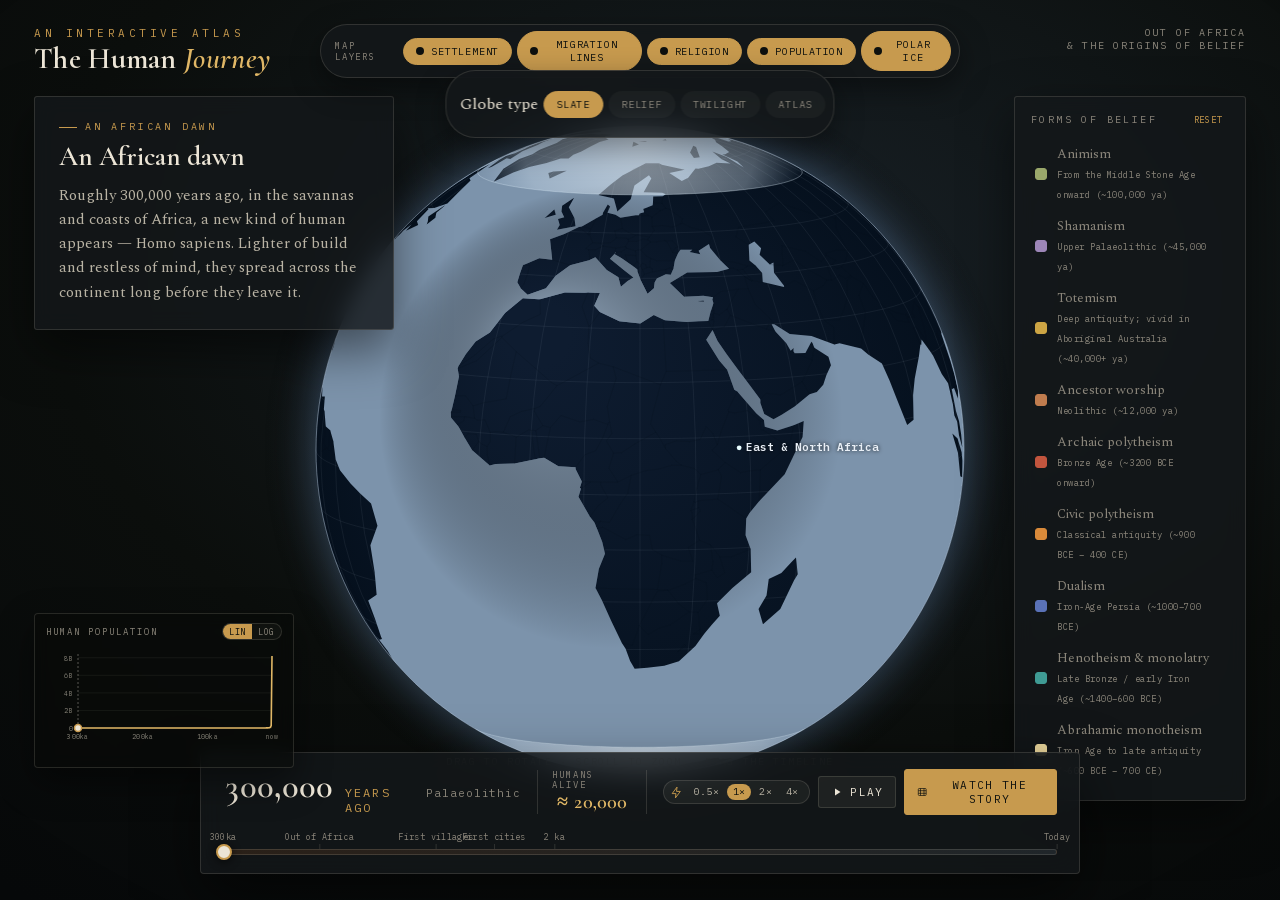
==== Human Journey (offline).html @ e8ec1ed0 "Sat May 30 12:16am" ====
<!DOCTYPE html>
<html>
<head>
  <meta charset="utf-8">
  <title>The Human Journey — Out of Africa &amp; the Origins of Belief</title>
  <style>
    * { margin: 0; padding: 0; box-sizing: border-box; }
    body { background: #faf9f5; display: flex; align-items: center; justify-content: center; min-height: 100vh; font-family: -apple-system, BlinkMacSystemFont, sans-serif; }
    #__bundler_loading { position: fixed; bottom: 20px; right: 20px; font: 13px/1.4 -apple-system, BlinkMacSystemFont, sans-serif; color: #666; background: #fff; padding: 8px 14px; border-radius: 8px; box-shadow: 0 1px 4px rgba(0,0,0,0.12); z-index: 10000; }
    #__bundler_thumbnail { position: fixed; inset: 0; width: 100%; height: 100%; display: flex; align-items: center; justify-content: center; background: #faf9f5; z-index: 9999; }
    #__bundler_thumbnail svg { width: 100%; height: 100%; object-fit: contain; }
    #__bundler_placeholder { color: #999; font-size: 14px; }
  </style>
  <noscript>
    <style>#__bundler_loading { display: none; }</style>
    <div style="position:fixed;bottom:12px;left:12px;font:13px/1.4 -apple-system,BlinkMacSystemFont,sans-serif;color:#999;background:rgba(255,255,255,0.9);padding:6px 12px;border-radius:6px;box-shadow:0 1px 4px rgba(0,0,0,0.08);z-index:10000;">
      This page requires JavaScript to display.
    </div>
  </noscript>
</head>
<body>
  <div id="__bundler_thumbnail">
  <svg viewBox="0 0 100 100" xmlns="http://www.w3.org/2000/svg">
    <rect width="100" height="100" fill="#0b0e0c"></rect>
    <circle cx="50" cy="50" r="26" fill="#1c3a52"></circle>
    <path d="M40 36 q12 -4 20 4 q5 9 -4 12 q-15 4 -19 -6 z" fill="#4a6b4a"></path>
    <circle cx="50" cy="50" r="26" fill="none" stroke="#c79a4e" stroke-width="1.5"></circle>
    <circle cx="62" cy="40" r="2.4" fill="#e8d49a"></circle>
  </svg>
</div>
  <div id="__bundler_loading">Unpacking...</div>

  <script>
    
document.addEventListener('DOMContentLoaded', async function() {
  const loading = document.getElementById('__bundler_loading');
  function setStatus(msg) { if (loading) loading.textContent = msg; }

  // Error sink persists across replaceWith since it's on window, not the DOM.
  window.addEventListener('error', function(e) {
    var p = document.body || document.documentElement;
    var d = document.getElementById('__bundler_err') || p.appendChild(document.createElement('div'));
    d.id = '__bundler_err';
    d.style.cssText = 'position:fixed;bottom:12px;left:12px;right:12px;font:12px/1.4 ui-monospace,monospace;background:#2a1215;color:#ff8a80;padding:10px 14px;border-radius:8px;border:1px solid #5c2b2e;z-index:99999;white-space:pre-wrap;max-height:40vh;overflow:auto';
    d.textContent = (d.textContent ? d.textContent + String.fromCharCode(10) : '') +
      '[bundle] ' + (e.message || e.type) +
      (e.filename ? ' (' + e.filename.slice(0, 60) + ':' + e.lineno + ')' : '');
  }, true);

  try {
    const manifestEl = document.querySelector('script[type="__bundler/manifest"]');
    const templateEl = document.querySelector('script[type="__bundler/template"]');
    if (!manifestEl || !templateEl) {
      setStatus('Error: missing bundle data');
      console.error('[bundler] Missing script tags — manifestEl:', !!manifestEl, 'templateEl:', !!templateEl);
      return;
    }

    const manifest = JSON.parse(manifestEl.textContent);
    let template = JSON.parse(templateEl.textContent);

    const uuids = Object.keys(manifest);
    setStatus('Unpacking ' + uuids.length + ' assets...');

    const blobUrls = {};
    await Promise.all(uuids.map(async (uuid) => {
      const entry = manifest[uuid];
      try {
        const binaryStr = atob(entry.data);
        const bytes = new Uint8Array(binaryStr.length);
        for (let i = 0; i < binaryStr.length; i++) bytes[i] = binaryStr.charCodeAt(i);

        let finalBytes = bytes;
        if (entry.compressed) {
          if (typeof DecompressionStream !== 'undefined') {
            const ds = new DecompressionStream('gzip');
            const writer = ds.writable.getWriter();
            const reader = ds.readable.getReader();
            writer.write(bytes);
            writer.close();
            const chunks = [];
            let totalLen = 0;
            while (true) {
              const { done, value } = await reader.read();
              if (done) break;
              chunks.push(value);
              totalLen += value.length;
            }
            finalBytes = new Uint8Array(totalLen);
            let offset = 0;
            for (const chunk of chunks) { finalBytes.set(chunk, offset); offset += chunk.length; }
          } else {
            console.warn('DecompressionStream not available, asset ' + uuid + ' may not render');
          }
        }

        blobUrls[uuid] = URL.createObjectURL(new Blob([finalBytes], { type: entry.mime }));
      } catch (err) {
        console.error('Failed to decode asset ' + uuid + ':', err);
        blobUrls[uuid] = URL.createObjectURL(new Blob([], { type: entry.mime }));
      }
    }));

    const extResEl = document.querySelector('script[type="__bundler/ext_resources"]');
    const extResources = extResEl ? JSON.parse(extResEl.textContent) : [];
    const resourceMap = {};
    for (const entry of extResources) {
      if (blobUrls[entry.uuid]) resourceMap[entry.id] = blobUrls[entry.uuid];
    }

    setStatus('Rendering...');
    for (const uuid of uuids) template = template.split(uuid).join(blobUrls[uuid]);

    // Strip integrity + crossorigin — blob URLs from a file:// document inherit
    // a null origin, so crossorigin forces a CORS fetch that SRI then rejects.
    // The manifest bytes are ours; SRI protects against CDN compromise, not this.
    template = template.replace(/\s+integrity="[^"]*"/gi, '').replace(/\s+crossorigin="[^"]*"/gi, '');

    const resourceScript = '<script>window.__resources = ' +
      JSON.stringify(resourceMap).split('</' + 'script>').join('<\\/' + 'script>') +
      ';</' + 'script>';
    // Inject after <head> so the DOCTYPE stays first; prepending the script
    // would push the parser into quirks mode. DOMParser always emits a <head>
    // (synthesizing one if the source HTML omitted it) but may carry
    // attributes through, so match the full opening tag. slice() rather than
    // replace() keeps us clear of $-pattern substitution in resourceScript.
    const headOpen = template.match(/<head[^>]*>/i);
    if (headOpen) {
      const i = headOpen.index + headOpen[0].length;
      template = template.slice(0, i) + resourceScript + template.slice(i);
    }

    // Parse the template and swap the root element. Scripts inserted via
    // DOMParser/replaceWith are inert per spec — re-create each with
    // createElement so they execute, awaiting onload for src scripts to
    // preserve ordering (React before ReactDOM before Babel before text/babel).
    const doc = new DOMParser().parseFromString(template, 'text/html');
    document.documentElement.replaceWith(doc.documentElement);
    const dead = Array.from(document.scripts);
    for (const old of dead) {
      const s = document.createElement('script');
      for (const a of old.attributes) s.setAttribute(a.name, a.value);
      s.textContent = old.textContent;
      // text/babel scripts with a src: fetch and inline. transformScriptTags
      // does XHR against the src, but blob:null/ from a file:// origin is
      // silently dropped. Inlining makes it a plain inline babel script,
      // which transformScriptTags handles unconditionally.
      if ((s.type === 'text/babel' || s.type === 'text/jsx') && s.src) {
        const r = await fetch(s.src);
        s.textContent = await r.text();
        s.removeAttribute('src');
      }
      const p = s.src ? new Promise(function(r) { s.onload = s.onerror = r; }) : null;
      old.replaceWith(s);
      if (p) await p;
    }
    // Babel standalone auto-transforms type=text/babel on DOMContentLoaded,
    // which fired before we swapped the document. Trigger manually if present.
    if (window.Babel && typeof window.Babel.transformScriptTags === 'function') {
      window.Babel.transformScriptTags();
    }
  } catch (err) {
    setStatus('Error unpacking: ' + err.message);
    console.error('Bundle unpack error:', err);
  }
});

  </script>

  <script type="__bundler/manifest">
{"598e30da-588d-4faf-95dd-568959d4596e":{"mime":"application/javascript","compressed":true,"data":"H4sIAAAAAAAAE9y9W3fjttIo+D6/wtbJp0WIEEXqZpsSrOncO0l3Lt3pdKLoeNMUJCEtAwoE+hJL/31WASAJ6uJ2sveeM2sebJEgUAAKBaBQVahqtU4WSq3Wcas17fyxDoScn9yeBRdBePKZWD1INl+ok3YYhc122O6cvGIf6MmnYq1E+uH/Op1lPFVMcE9hjh5r4voPmqoaIephRcXshN6vhFTrer2W8SmdMU6ntdP8442YZks64p7NheJaDq6EYErV6+Y3SG6mI/PojWu2XG2COYq55ylyqJr5Ulwny7cLth6Vj7HabNZ0OUPBtENUMO1sNo9btPXUgq2xV/YKPdayNT1ZK8lSVRvkH05shyVVmeQnPFsuCVGbjXngo9fJ61gN+agZxeqSj+A/4aMwfp283hYw6Mdh8KECGPxSjeA/UbswJDRxSdWJxAInZfsygI0pCTEjKlhSPlcL9MhmHh0y/RueEiI9jjlCtgFsMBWPqeBrdSIJ9dnl5WU0EJ4aS8DvMBxRIv0oZkRu7xZsSTWorS1M84f2KSkqHHmScCyIR7FE5JJ7yqMIS4QT4nFMEblUHkdNimJPEkUI4ZsN/NCRihkWROGEKIQfl3Sm4gynlCsqY5fkdA+l00PTfkZs/7FsRmiQd/CS1uuJp8asGUGXLpv6BR5HrBnFbIs1se/X8J/CIfkYErflyDKvII2wTBUw3hWKIUpTiq+2pt4EmoRwRpJA9wanJAkAg3hGpCdQYNA4uE3kyZpkA1NqSabeA8ILMvUq1G++cvLgqRyPngK8YoYFIpeP5tWTwyFpIz/EHsufhH7ANr8fYeZHWJQJbcz8tpvQwczvYIG2W4RKSp46PS5apoeWUD0Kp55HiU/[base64]/Fl7mXll/g5eAXFGcG4mEg7hcUp/W690ywmDtzaJWvApihx5mQHqyUgoQ4IbLBBmKYDJDSxCSw8InEESoLzz9WWA58XzjlEyyd4g/u9HEGVulh4TBx0S5ZOyXaDeVH+Yyz8w0nMOMstTVJgi4Jy5ceoNGTjKiGHLOJHd2UJA01yJuuCMOcMD8dqCEfKJ8kKPOJHOu23TDuCazQpJJ9RsRADcnsSG4/RRNMx2pCshbHWbP4nNx7DKtmiibbLXTYNIcS1eRYVrumTMdwVnYtaZIMXRJR6VpKeIONRd61GckaHK/JzM+cFgvMifBneQczlPqElU1OKh3kROAlSQZ8SJYDfig392dogtWYT4iX+rThsbJ/AvPmGk38nQJrNEGoJXHaJDuZZ4CMgjpuzd4P7aAkBIowEx42QVS08ETMThSCdf6U8Hrd48Tn6BIefZ8O6HJNzd5PmlHRLeYW8hjhHsO+L7FCqF73GPEZkI2GUO47RbuunNU23OS7Xvn9uvx+6qnL0CH4m/JTzgcWPJjabGoGVI3xEzVS8Qspk4dgJgUUK4HcO3jBUm+9IRb/BEMeJbzJMPMJbUH/hU9ow+NNhlCJucTFXFbBXEa4l2HfTyzmMuIDVWYacrYPOQPIWzbz5GWUT2zR8oABKbt3Z7qXzwfT23yVpSNNMOs/[base64]/[base64]/REmbbzLaaoOGBxjxaLp9JNkmik9MDKyvr55t8C5Ck9xhJTBLRUQP3iH0DVUyuHjFXefYkQdtr7eueUB2fqen1PuqJGKihWkViV5T845Z3kzzyFgyAoCfhLT+EP+AMQbZHph0OZyt16J/dfZkLkSyslEZaEW7ZhQDWPTJEiKpgtE/UqWYGU5lIFK7HyUHAD756etIhcjoMg0Cz3BMFWtN/[base64]/HscfJJbDNyMn+c0FXbOaVgr6SRRy/ebi5FsuAKSoTJeTEGYO3D6v8kKsJfn3C1idcqBOd+XpJa2igSIWnBHzBzquP57ReB8EUtWjfbHISvYzK+foz46rTdoFgT/eRXHIHFUXJkccJNzQM/dVPwERhGayFVB4UBiHXYzlgEgaMlwP2vSfHaoLlmE7MsbA4oIMQBDgoYuDSClRo0vcenLww1WhGCMNwyGJ3VibzS4+6Y/[base64]/bgU8yjUO4Ig0uReiTsvCmFaJ0Rcku9GURiLS/LHqAc/X4/acWTO/[base64]/Jc8NnwYlWQOehwbvmBE5epejNAefrwsSJmWEGh4QZ9Rqspg5y9NvOXh9StP73GBQHsveOePDYAEx6wjbbE7Z+kvGmYJttBhvzPWpaOSpivitxVADBGE6LaVs6XGdhGIGZ6I8t/6iGgy1iswGANdpCEvCnEXqW4fjKiZ4hEtQ+dT2bj2F7CLw3es28l3xwI8eeoSVSpEPUCmm5NtyOZGeRI9mBWNrQ3oSljrp7nsSIS3Zt0K1gtHYpVjALYOzpCYThtIxmxDlgfAQMywNkBnhXorwkszG4QQvyGwcTfCUUC/FS7ww86TaoCkqT7MLIKBpLux8Va974yVeTMhv3hIvYMHH3pR8lb+Mw8mQLOt1LyHvigzT8dS2Hw6mZAFzTF2SRb2uQZZ15UUGBSEoYLXVZThaEM8ZvUVLAcobKlZ6tPOveowWjab+2mrCOURPqanhVDWrBChZkbxFeE5C/EBWg+l4Dk0fIN+fG5qdjh+gvYsBajYfBt58s3kYrqA9UzK1ovU5fkB4RR6ac4PqW3zlDNDKj9whIis9Rt4tuYJhGk9QcB8SoO2pPrLHS3wb3EeEDVeQMokXeorkqEiQXi+TS7OQuMNeSHRg/FG9vhyC/EYMAcVXpWRzhR0UeqK5RK0EoYnhKoFm0N5y5dYCJHC0onIQ3TqWTYEaCRpUGqF8bzpWkyEIkdzKt9ti+Xt+59beFAsc4lW1H3YOX+WMlDQnLFKqnop5nsh5dkO5WhfqTkUOaLD5iMe/gkpOwhkNy2AqbhLGS4jqCYj8EESQn/7qjeHogdU4mkw0bA6w1ULS9UIsp+vnwafH4VdntkKjT4M0WS7hFKF0hXSLZbl2fePIKJ8voaRDvtmUAsR6XXNwVjT5jyTcdMiqEBls5Bqiq2ktz2WqKnJuRljLPj/SBRB/Pq8bsFOg6gb9tDyVDkUVGEhVDTBhgOW0WfaCq3+G/sv/OPov/x766X8E/U904++j//Lvo18qxxohagFT/Kg3PpdxgEP5LrOfnwOAn9j7xriniv0Pw4ng1KND6DEfElkYHSi7VRRtZqPv45cgUZCXdKAbIpv0sh+G+VoriGyCHDohXP9a7h3YEwGce9Br6AR6v/LajazVAa1wnqjPOVkjbXiimaKWQA0vaYpWexga5m5gkVH0j7q7B28mjbQl/BlCuOilrOTwPdFMUJGLoW3eapApDIzehgJzYzqutP0AR5gZQwuBQJptkyUaJMNsYERUOg10jVqv02xmAyiSQJFhCBt4YjZwSM0MINjDs63GqgfyBCzQyILOUOzBYUa/Znp8sqHVsmR+hDAfanWRJBkogfblWUztnhB1B7XCUdelBRgOmQldMeG5yQ8jp3qmRKSUbZhvwpESJYbci30WOIKBx0agfIUuxnqOecrSvySJtr1h5DR0t9bK/PPYiHocy7w4Ncd2o0gyRQ9Mk0Q55zdFXI2OYV/znA2zKPx9pd8Do8vpibt2UXftkpWZDyJaiX2fFj3XNiGygCMR6K8Nr+pYGdXrp2z9OnltD5h6pg8JqFGG7UKAo3JN/yUp9IHfQBqwezB0WjXYAJWOQ/z6iP+Np6eQQME6u0709hti4UelECrxPaig/K6/wqzxWFO40pMsX5mM7PFvdsOnnuYyQrzXGf1JgiWVbEb4QL+SnX5lRBdJJhhUqoVpie+ZZD+a4AR0Y6iZ6W4kbjfSajf2Gi4PEBOI77i2PBMeNUuD3qWQnplhIXsFUfzuSCmdmHfpackgGISUy3TmdjtplOpdCRLgDIc4waUMz4r/[base64]/jQb5xnytAF8atlGo5mpetgaBGkLXkiYftnZUTx2z0Gv1b2oMbyr41ZR8r0iE7xRp41eKdPBbRbr4hSIRbfZLkn7jlKspmfD1MlHUq/nKr+EQ1Rxt6eGcIdZ53ZyvK50hlz5osRzlZlUJb3lss4io4DrhU21W6aFmu8FRq42VFUIjzSq4UmnQumr4FPnc0ZOqwvb21BheXCX3bO3oSG0TAE2UjCdAOdlyiZn5EaSPE9LHGeng9KBN+h3jU3FXr5vfYEpvWUp/YPd0+VOimLiMRmEc9PBMW0XfK2MW/Vbbgkd4TcybSb1To9p9La491PCykv2VGr1R8ReqHKyFtzBtnhKjM5EjHiiWfljnv0GyWi0ftLYm5lZQ4aFY4pUtwWzOL4W8SVTlxS17Awbc83JkBA6Rn+EHwmFVnFMP4VviP4zDiZ/[base64]/CsIRB05c0eJNMlC2nGlstjcPCsMc/zTR9q2FDuqBbSm1psybcWBmcRvNfCoNOmN9CXxSkhN/W6B0jTqwjTg74wvaymQFerKdDkasor8qqaYtskVknK1EMNv1B5ks42E/KmVr0hku//heiZgJUkGi09sJCN9Qoyp+qFUpJdZ7A6lpDQFiH89u/XaXZoDRp0sVy9FlNq16l8dwVOql4vmsXhjIfQiMe6eX4KdSP8KpD0RtzClLzPx8MMh7PCJKPaq5o/ayR+Ddf8W7/2dc1P/dq7mn+ln2eNJIYcaf4dvsSm1K1O02Xf6Rxf61LvylImh/2C8N0uOqJnjsDSg56ZjuEXuwSL31RIDyjVWyF8E8zYEibdZ2qHbrlwZsVMcNVcs79oDUdhJXGW3LDlQw3X1glfN9dUsllRCippJjxdCGlwCqv1WiVSGSJ/q0Y1yqe1uHbDplMwY8A3AU3ShXMLIzeG1GNLrrelCd4iWKfJkj5XkqzwQkuJF2atJ04NOW/sqpIKEAgv8kIv8rTnSpetun40nlQtfqEpNL9mkEN/p007ngdaFqDhdx+4rNflLnyzTz0PPjPoYnnZN+yvZyJakASORwsUC7fwS86pfC6EA+W/z9Rzy+f1J3n5H5LplPH580pntnQGpcVstqbPRFlqC6ZbvNAc5F+KWC4YzCket9uSFfkEWKz88ABnyRAslnZAYkketwM4Z/g+t2cWVeYa84lfq6HNBs4DYFXSGv++DiatQFE4x6J9Gy62XNJ5sjwBLiw+qfkghgD9+HhSnJTo3cnncPZ3zMk0O2rmIHFY5p9UafumGUFrr54fXgZwWPV9bRgAdjxjOUEBT26oa3pDDTvuWJAVh+zysHwMKoAsIT7CK/kLTt3KUn6IJQpSwdNEC4t0mtRyJHOSqBwY4CaQ0YQ9AsyYYzN2dIuw2n6uSrsZ8on74lqqxp8rLHjlAp3lkh0rZrgRKAnDnoLhC5RkNx4K1qslU17rf29+X/staxq4v+PVamDfHDA+pfffz7xaYG450UtizJ/zXlKQm7iIAHGCgitQcGz7/o5bm9mHg3SS8Q9c3PEKnWhUPeoUhQ2CtI0WhjsEOCMiHyBNprukPGxbAVsutDxgbsUPEKy90QWKt+sk/QCN4VYi4PtasA29J54iYpxMUACgEAOx8ZfKY1qGrCkE81JFa+2l9NmdwtRhh0tky2Vp5ggW6zvV7tWrJd8/VaCgQktBtxi499jZdYypw+MW5yb7hfBBN4sjY8A3ppPdC2l2miq0xYCaHYIzbdsdgmYbWQ14SZCuSEPb1gu92AgEV42clUb4bW1bZI+D/5CGjME+rHQghtWQQKqXE05etxyLiVkWiiMVQ1usn3fupppF8d9ulFlmihbZSzeyoOih0Ap10JDvNIyi7VaLSf9UpAbXyONW6+7uLrjrwD3yVnRxcdG6X6ibZQ3/rMjj+nYeH8jWDsOwtb6d17DOG/+p8P2S8Q+H8hqQ8LWG72+Wh7K8f/UdZDtvAQWuV0lKdVa+Plq3/tqqORvUS+Ww2b5Zd3i57sSlBbBZe2oaRO1Um51Vlh1tU+SuSwj/rHYHi6PRo25p/DOof/BSpMkyVltXRvP9QfFh5Swg7jiVn4tUky2slJBYYOHnn14WjSaE/KnqdTjkm9xfLCn8VHLrTCMepJImitocYACwk/T6jQc6FEfK+OmRtjrLSbWxewBVoFuBVaBx4QL/1RkbPU6F2anJO/pUxd+DvMDZxb8DhqN8/WNXYAac5HcqPtLUPzMqH97oY7u+wuk05utDkAp21zGfOHrn7X0pbhq7to6HAL9/XhNfaDsNp5XvnjEeN4lKF3CHxC34y2GZddmwSjEYk9/Unp3tjPFpObW+VTsVz5hc5/T32YItpxrOj4fgwEmthPSNA8lFLgBNAZCkLg0ol38tl/[base64]/QyPdxDQ2V75mOEUu5IWGXEAy3cUZFhqGlxItn/FmCI08jR+3LoO2dX5TZ4aO4+5wPwxw6AwYJac5PlMHn5WDlSqqdhTnToZ9oX69/rzLtVnVa8lHHZSk/PCioUnWSI1KoVZl1Zj9jZJPr/Xrapt3Ya1duRpkdIoun190vw1VUIujoIwKgFuGSF9iKwUnA7Ns09ERjMWH+kDdiqf/hYoPIHy/IQcwUmnYqkqylTURDpLVzX1KZ0m2VO8YvdtsVMFz1OtKv5ZfHT3lUyS0Vg9LavvlMLxO+x4KDvlJEGuqyvLmXpijdHwChmGZn0a/HD3V2PhoM2S1GVc709aWmZdltODM42iz0cMCnz4TN6tM0ekbyAvl4TR3qIyjRDyCcbPy6a16rFwnBjdPTjAQrLiK5/t/k5SrzYjzKqhTxV2VKA9KFpxb9dXcWqvyHVuDCya48MQra6d+tVIgLqa0vNENez2BmneE/EZLgzabWs2B84LvSI2IbkZu+VhcnbS2DtRcwgXZkXOd9e/CsBL+HTBfHBlvaKK5jOug9vWRzG8OZf5wdKi9I6M8esHjNxwdgPVZMWNBmP6Z4Ar4ppqjL/7hqZXCLaQcsH8dKWQPU0docQ9k7qyrVotdWv+kqJ+B2Pfrt6++qzT586eaXBZxG/zTP29wCfBIc78s6gY29Q27XjI+r9d31UtGyac5dF2Rexm0gLCS9JaJbH0UilFtfkpnQlI73js59HlAV+PeH3WOK9AN51ZjKUvagTTQW5Gh/oPN/n6naLoUnEJJ7xTsN/fg5fWP+E438C72KtYVnx6vJvwPVvPr0yRiDhqCm4ume3JrbQjFSzGz0GJmarxhKC3hq9ep/tUXpeFhs6H6sKMT4GHEx77PJoTGDufxxS3lClZWyqn0DAhMg6VNwTQQK2jqGoyFwMLAtIGw2FnzddNdB2nffWx3LgTOVwKsLA/oMNzzrLKHAyBIXj2VgRUoN9fOCvlhQkKckdwxl7Yx9v0EGRNLVshESY4pUEdZUb2VjLon4EN4kgZPssSTLPCEc/8MHykCFut5IUIRBmtaL7/Swu3ysAfGtBgLuJ8qiZV5mzQt+LYCYutHAueVxQLbquBqCBsxe6/GcjowDGQsXQbij2IIDTuluRe4QRh8lq2VuNHNGhy4ocJGRnbLjLmJB0WmO5IkKOvV9E8NYTryWACKcJPOMQ2us+vrJV1jGqRgS7aEe+QIs2BKVcKWhNoHFFcLnkb4FIR4Kpiy9QqEH+aLe5Px66MboE35I982q+eM93+j3OEVH223nB/TznCOnTU8PjAjXOHEwbVHCzLQFrvfdsTvzwDF0RZXBFYfbcueBA7vCrz+HohcQobfVrCVTKtocXi8QvirkLko6nyy7hVyFMEmtj7ADLosY/CHYNyrndTAIRI2C0ClanfV3m3AgBuFl/sV2NwUDFSjf6MdYMyYML4+jszdplyS0KoAvuLEWFaVArp3rhztai5FtloXnLMZlrUr8/rF3eTpHZQfj4uJvSOqnkzwV+755TdXSAIeW/[base64]/pGGw9uZt++aZbfvxn7fNaA2eN/ne/Wcnn5l6mfbAa6/hS3OF25JHZshDkMSQx6HZNsMJqtdTQxbi47NIe6rd04if7t3SOKw4wYKbiy+U8JHkMYUblJUqCr7aYGVwFJnPGlil52GJclEw1ThxcCzgAlHlNa2+GnwKjc9H49xYjmcTvCQMfhZkWWogQJxuEL3Ga5DQO7iGa3yVW/4wcd27+Qg/6NGqpA2ot8ZLPMcPOK1+WyAMtsRF/27xFb4mIb4h4eB6CDf7r+HUcEvm4+uJOZVdX2oT1xtyDX4ATr0r8jC+Aerw/[base64]/ZWBdYOX6jR+ENR+HhTo5KuyS4K06IbJqVYXBU1eVJAo1tOfKN3i9TkfK4+VqRUseKz7lzVO6VeD7imTOerNHOQW1uOZPMjd/Mk6tK8pmusfYaOuo4+xjUrCPOeM3M+7IONpWR57tjHw+VXbNunLpWWmRFRZE5KaZJaG4igLqdseM2aAbTkXrA3S1sw8ik/NZJBa6FJbbqzqGVUBgR2yqHo0wSXvtBvcp+a6cuMaZWwyW525TcjdPu7cWoeG+r0rniZjerNTDfneN0Rj0ELANJufHVqUqAxQe8u/o3gIEcz1spGNiVzrmMWMuWPA5DLOSmhMsdmYGGNEfMia1Vj+Ar307S3evMP0rjJ6seZCsaGrAeMlqOmmuDq3m8Gh5e1/vNdpAP5el51BnPE75oRAmZZYpjxc8zt+WPF5z5FHt7w5rpd7evnfE2PoyGh1oyfxI9bc8fgDdCubFllWrxRSh+MruzwZPwE7jldUPHhbqPK8h10cacs/jG9MQZIWCpmJQK2ItmqDTg+MN6jXYl48NeTnXXlV6hHK5Ni3Xf5h5wHGdwjJupB0eBd8/5YXM4oLl/qgf7NcHHvPRFzx+XQ4nKIkOnWz2zOZL2PmR6DMeHz7T/MXjHwB9VeS5+qgt1vaT/6zeT47V+xOPPz9Qb6FW2mKZsDU9slebSr4Ekd9S3B1kPctsf3Jj6Ur59IAw7JivIscGsHIA9o5U5SqyjspRUSHlPEiST7UFy0LT9vORqcDjP7Rz1r/R6govQQ83G8vD6eagYDq1K2s8MAwvYRi0lupjMgY1+pTH33Nz7Mxunk96+TrjCJGwqhJYYQe1e6egOBGA+dmhY+YR3f/fuVVQse792M2C/XsBW3uQSJ5zMcAYj/HRdzz+FY7b4J8+0eq3ckgyT+goQlBfZZfUpnekijej5MuKjRlcd4Z4XfBwg9lwrU/KkEFqc0I45hbVghoL9mpZqrFSq8ZiuRorraixUnuRBedKkSeUAk+spO95/HW+Q2zx3iX9Amjjn7NjJccPoVwKDZ7QXRcus186gdECkW85MFw5b/7jzlH3G0eM/U15a4/U/u+a7/n+txwFSrzRUmmv03etUmkew4ub45KmNZHJ1OiwBkgRfsAbNqeFbEcRDQSXznIsydqrt28TOafaOX1ha6Pts968+8qKtzcb4yfZKs/evPvqB8G4ypmp3fSSp5LBPdSzZJSr91gGD8Xbr3isD9o3iZLs/m1+ddPjwFu9SSWl/LO3r/Q+ckvlGnZrFNwDiAmE0dDZPoV7+ozPP9MQf6KpbREYuRz8XDRsXDSqyXT4qya3Cd9BLKyikU0WKLEqPr4Vq0kuThmrYJXM6Xtsfn+dbL9xZfw/HhX4f8PxnKon+enBqcfhjotChhfRVwTKc2MR+iYf9jGfwKl4dysqPhuoYHB1SJVUUeDoaiGgnlGt50W3OCfPYzvD1XabR/Kh5HGVrNfslsanEVRJHtNkpTJJ49MQO5/K+cI0mYPxmli9vLmhU5YobQ6XzBNTmWMPa/OCLQnl6nNjHwgM6rOKJ9TRnwXHNDqYEq0xCgT3alOZzPW93ACealhQLCka1AQ3+5y5swuXkkZUF3CSK0VifT7nwnwn3BrrvRJ//bym0iib8MFUYi8cO/a61GU4nuiJfKIn5hqXDvGiv6dLln6oNBno6i27oSLb4T328lseAocI4X3U0JE8ghpdLoZj1oFuUwdf2FKlm2acd6eUKHKp3XKXNDUDBD06a2XM8TrT5tExxUqverHEbEq5YjNGZcxwkiqgTYHv4wQ/xBme3scpnj7Es3LrWm/R49MRNvR+by+3Kkx5dmP80AP5p4LP2DzL30HAUzYwj77x0TK2GzY//Vh+21mbXX4su4OSwlHNR4pYxNns4mPZ7/OcycdyFiFJso/lnBZA049mLaDOPpb1Ks+53m5dX1hOsJJTFaRKLr+lD/X6qQquM6WEs98v6c5SWa7kjg35oXiffPR4H6vgHj/EKnjYxg7QqQOUJ7dsDhwQeFN5K7J0obfh9WZTE1zBezELNU9YAFnRwmeXs1u5OxdIPZzNy73hPK+sP3ZCGEbAc8A5dwjNtU0KF5HBbKxgoh27bKrvYVHnVo/grisCl6MLhHs6C65cy8Yc3WBQpT/qY0WsDK92S0lwhq8oiVq3FF9TUvv993XDG/vNyej336c+gtcavql88Ebx779PG7//HiCdyRvFY/rFpCw0ssXu/26x/zHl7ihp/e//5Y3D5kXSnE0eO/h8iz5p4VdUS1N/ovMv7lfev/63nF///rv3yeM13WLn/++/o0/+hfDbI7nvdb7iv839Yj93cgg4/uTxpij05lihnToqhb7YKbRYL3WZm4Pter2fOzmUvVLFBzDRgXPXNczXqHd20e6cd3DCFfszo3cLpmgc9bvdbuesh5M/syTu93od83iTSMZpfN45P+/1uzj5C7gVANGNznr4mrI5lI2ii3Y/xNds/SfU0D87C9vdLr5ewu3rEH55uqDTZHkj+FR/b4fdHtbtaffMwy0TS6rii7DXa4dtfC3FHY+j8LzdbXe6+DqTy4c7IaZx1O1d9NudCKfJlCoNot/u93vtc5wuEqkkzdamwZ1eG6cLkQrwmRVHnbPzi+4ZLGUyWUIjut32WRte+UzLWAys3kV0cR7p5DVbftCt7XXOz3Eq2c1a8DjqdtudKAxx+pBwi6ppIj8Y7HYu9Iv+1umdtTv6dS6WU8olNL8dXrQvbK65TB7iKIqiizA6symU8rjd64dh/r6T48Mi+cDiqN3tdNo9A+YmmVOukvgiCi/6XVOjWLJbaqD1ehdnFxcmq9CepHTvz3rt0KalCzaNozDshmHU1mmSTjW4XtjV72s9dnHU64Tn3ciUW9PEVHDRjS4uIlOBdlCmUdE963Q73bMyVfcWMNe96LmptJqqMvlnJkA01mtfdE1aThz9i4se4I7S1QquOkf9s6h/AZVQulp/eDAVX0S9CE/Zja6wfxGet/s9806ddzGd2zFvh2EnurjAMybptWTphzgCBEXdPp4tgVryOXJ21rtohxhkSWtlh6rd75x323gG2wlLdIuii04Pz0FGei2kAII563b7IZ4vxFrlsDpRv38WYaAMKNTvn7VD7NBJt9O+iCAJOnHebUcwFKbOTvusf26eH+hyKe7iKOqGnbDXw7qLee6F4PRhSu/shO2HeCFUjrfO+Vk3xIxPWcJhtKNOt3fea3d10lxoLHY6IWa3Qj7ovp+1wxBb8uudnZ/1+yFeJreUg1Ix6kWdNlBGnnK9zNYLXa7T6ffwMrnjpvXn0UV4cdbHS3ojeLpgsxkQFuD2/LyHlxCF10ylqHPRafe6JsnO2t5ZP+p1+jYNJlnUPev2ehcXJqlAYI6Yfrd73oZm6a96vnXOz9uddidPMhR8cd7u9Yuk3Vw50nrn3b5tYz4j+me99lm/bRPzKdGOuu3zC1ttTpjnF2HY6dpayilxdt7pnPU6lWS6m6woXVq09M5hapn0optnZ2fROSTewBrWPg/1o6WXTvsChhI8lnGNkl7/LMT5slGQ7E0iheB67eyH5xjOi9mNswv0zzpnnXbbfrBTp2df81Wk3Y6Asm3qKpOrJY0v+v12/7xjEwssdS7OzsOLPG+5dJyH52dnF2GevoIDtinR70a9rk0vF4ru2Vm7E+b5zWJhaDrsnkVnHXzDprwkrH63exG18Q3jChizG9jB2tF5L8Q3bK0epFjnmxgUFWmarBm3Ke0LzJPb5A9RrAn98/55DxIf4qh9jsVyugSXBFG/3+30epAAJwCYk52zvnmbyuQ6Pgu752edC1wuyb0OrC7mXTe/f9a+6HS7OMdttxP1YOhXyZI6S0Wv3zuLOqFJ1miKwrDdOz83SSWeoqjXvrjo93Wyg6Zu5zxqhx28SlbJQ3K3YCszccOzM7wCweMqm810X8/6Zx28ojKD9aJ/[base64]/oh/a95wco24vPOs6kq3Pdk9/cn7toWCmvY19Te9d0dQPT+X9CZ6dK2qlGAvT8rxTdZukxHfA8H2WgAAVAu/d0YDe01S7+gMHbONokhtucLJK5Jq+hGsMEMon6iPc13F7P4GboHHHRAqmdyd/Uo9fXp7Xo96GX1526+1uiPVD1Nu0u2GdYy/q1TkaDrsbeAAvz+e69Oe6ZLtbB2aYX15G/fzpXD947R4UbLV7PRR3nSJR29Z2ntf2ZPXV+i08K2fi5JWDhLw/0GM+bsO/zgQa7HHydj9fu9drQN4W8MXmpe2+dMyLKf/CKf/5Xh183J3obG+q2Z5ZRVH8C6f4d04tNlelRa+fldeA/kD3fQYBKXyAyIIoNu4WjSijRrSrPYOi18lrnP+FBuvO1Uc3xqstoAo6UDkdABko7Aa/+pzuBc+UQ3PLgXBCyevkNcI5QJvRuR7pVltxEP1AtU2Unk0IF53QEnc9+1AgsQrm4DwYq8B6nTTm/n+6ntn22wf+xfe0m7olcaWh+XXwKHab7PTDOkYAB3r6aQ6+1fXTNYHwBPBkG0Z8x2v2z+Vy8q//9cnjr+ZCZSDRtnyZuy/XaPsv5+YkdaJPf2+z5AiwK86/PnmM9ODXAFm1GH4Sr7b95PHTsjZ8Ur7Oq6/XUL2FgGrxv+Cb2qJ/ue343h0849pfoVEU77qHB2vGCFc81n/qFj2UH4jNjU2INpvQBfCrAwCIQgNEw6g/qoW1uFZDvioVd5GruPvuMMGOCnKNqQ6nQC9JpBMhieckXZDz+0Pk/Ae1XtorpPy+ULfmBYMF6ETARYNDuoPdctUpcKqqUPayl9WogdGiVCYLrLVawzrXTxBR4lo/sdLm1PQnj20BQ2JTEug41nEUcUo84TPUahfBIMB3JYR2EyOPNiVqZX6/4dEhBJsyqbLJIbUde7xJ4amLsxZJh0FvJHwWt5sAN2mQfojijKQQCCYdgjftJMd1gsFPTYks59LeMyf4H8UEf//0BH+/O8EXxQRfFxN8+eQE/8qlTtj7gXr/p9MP0TAcKb/TD90LwO8+NhkirHbI/xe6Y2oGW5Cnhv1wxH2PNjlqqBbUMozOwxGN1bDdLT957W4IwRr6YczRdkW9B4r/ovhR++kum2JFx6AWnHMPMGeucZRiZ6zsxX+thFkmDyCdP8gqVb5v8YLex59RXDBblZfzY6rMHQ7tHCDZt/XyQKE/zGJWFFkvyxI/za/jH2ipPf0BHGauqPcnxV9SPNc4ebyWcGaDu7VlQwoPtlc0LgKqXlEdRd7uHrqtjXxTyB+u84eChrVk6Qj0Wwf67T+DrtFVtb9Ol8nNytvd6MstAZfbAS63Ary7yRwZ8CbEgzWQrAMBOWz3ekGvXi8/5b4F5vufru2n6/xTaD/Yeu1n+zYkkSGkn11C+vlpQnr2fqtf9KyyO5vbf/C8VMXHv1y6eunQ1UsKbq1X1HtP8df/DmG9t21b2KXIrkP/[base64]/Z/dtOWaPs/x/jBLULWwOQ3Gynvh5et6DzE31ISnYctm4R/pCS46HfbbfwNJRFWkgTn7V47wlySbqt9gakkffiVknQaVDaoxEwS/dBw/QfqW797XFYmXf4oA38IwF0lOweEPbZpVZSbA9xB5eOfhgXThwNzv04zBmQJ4CXYKeunOfBM+ukaeKVUel7Qbrd7YbfXkH5wFvXPz877DeYHYT/sR/2LhkCtb5zY6hCorl5nmlsCNjSBQ6EG0+30w7PuGYDpnPfCfvcCwETdTngedgHMjxTCoei8oRZYtyFveHEWQe0Mau9GZ50O5FVwTc6iJ4r6jaQZ9XEvDBsQ4A/hNjwlTYoOMlqJfB6jpYcnzgfhCUYrkzuM1rJgtJJnnqTSyjp3yeSoWN8UjlodFKuWlD53isyqRagcqYZqqFjKhqea3G3g2s1qOSwSgK6mE56PonZw0W6oOArCng2ymNfbDrqoCckOsKV0ecIWAdEHQOuG3d5ItTS0cnX2lK/LtzR0DAAdm4SDE2BVmQAraY8Z6ceOGZnUNK6HDeFQuzpJ6nXzcL0DUwsPhkovWsFyGIWhcT+4W4k5gOjuJCrhbc/MwgQ1vqWDKkg+BM4UeGIbfVKHqlRB0lBB4ivgbGBaVStwDC6eSZaLgixXT5PlapcsS/4/fSb/P88HyK75QRGqy12cQgjQt4syFSwav1VQZHObSGsCglc1YFQNquDQZt4d3Kyol0mcyCe4jRyw7osfnTeK+wRRnHvESOwM/CiDUQHW/HvAXJ6iaE4ftaKoX3ISGgD44lW+eW71QjAXdj5f689N8wzuoXcYiLX0OkHU6Zz3+lHD4+RH2phBdFfUjIJ+1D/v988aniLf6GSFUDPoXoT9qAsnWaIkpIJbdLyWXjO4AOXjebfB/Si4iPpRN+o1YMJ2Ot1et0F1riA8iy66vU6DN4N2GxQV3Ybyo6Ab9trd9hnkqqLC8okriacfG7mVrHBsKX5yHD8yckeAHRnHI8eLubRHLZ2qeQIY0wdJmkHUPe9H+FaSKDg7b5+d4StIbV+022f4Gh4vYFvDN5DhAlQR+F6SG9m4lvhOP9xK/[base64]/mdho4rzH2v2+w3hN9pJKhBfS/y8686RfpJg6FW33GUKF174vyWcI6OgiCKa+og9htREsZa8ucBj8qbEYqdwKC0wfUNdh2vGH50+FMiL8ORiaoatxusKSDI8ZA3I0j025Aomiyv+I30QErW4jraqvbEnFVcNh5o9vFGO43zPPo/JAIJk+/TGM5Spq2e9KEf/8Ntm+EhMekmNTMvbXg52ErtLVq3ckW9FxK/fWp9+tg59oX8b51jnw3Z3XOcLWQBJ1T7CMdL1PiNQrxUe1atbDfOabbBYSLyIhY47NHaH1qxQyu0sxlpXpL7tOE9wJpwKxswj8vUK0i93k29kQ3g3/d2Db36fJAHLK0/k4cdk5VyQ+XThutT8gfpGo/[base64]/3q12r5LZsTGcyTm5uEKCy3XuT04id3eN36nPgtpeeLinuLpPpadX6hzZUpCQdU+6WgSGqUjOkEYaEjrgdyswlxYp7n8JyZ5+vNpmAHBVHg7CMhykugCuVlSHtbNB2NsMspFH2VROgLosGcJObhmmT6QeNED/KXkvwkvS8kwn/qp9fSwcrPdnD5ZuNxMp5YZz3AIIxK9UuOlyK2QRxqdO3E0SmaaF0+GKyYS/06JhBE4IFFSSAfENQQZbRjR43oDpTG8qfZbEZlwNbg09tTEGq8yil9nqgEvrm+WN0pATdoC0eguu1O72SlW08Mvdwfaz3AX0kPOob1mJtLd3mvkzzk0B6KlIsiVmYGiM7CnLhRUKqzHIIWJcox5cijaB9YVrTjPriV4ynAv0Q+b0iEXW/Xv1bX5APgnAUOgECU24YL4bsdlD9uMYOQa0VkqKdCCWuu9XGb+8rRQa12Mxki1ZmQBqhGcm8AYvZRnOsAb4YiZRXdzEyZPyRpjZu+Mcaf+r8Ho9+njY3+8VFukA/ftT1+a46/lq75+R/S3rjEEMy1nGzvqwjS143/kMEyWauXcFmYfO2+hHkssDH4S7GxtE3wIA7/Bx6F0rl9hnZE9LV95xAXWvsx1beQ0aUwvofsjBUYlrFxMhnBP5+wOBv7fjIhDGGPEjoOdXQJuHAJjyMnq8yzytizT9oxinUo9sjiBN/Hv0pPa6B11HW3V8VyN8ynY7VhR5uVFTecR+k4nDzpr8+hYk9H9thuPSgU3KPnuYdT2kWvlnUWbmoOXL+k9nI117ecs7FHSaovOYPL4uDeoavM+sWECK2OOnZnwuRkXnBl5lLPZlO7FmJJE7jbTOTog9SNq/Hs5ppKk/arjEsnlUTCMeEvvTFDqE6KP5cofi9j7i6af9HR5ztJsJ6MPpXxS6hh9LPcCTvE0eh7GR+KNZeHAT8cia6weMiVDRyNvpPxr9JczXY0zn9jDXKtMMrlyEYN+kXi32RFyv8tuB7O44S/j0NcvPwagyGlgqsQIV5/oHfwVYdCfQ/hseHh19i9e/qjc0qEUDrWsxFO8xNi4hyNVUP5vMFN4K4WSTBvkQRBmBjVoHoVhjh3TaIaKZZNwhspwp57tqYN6msGG/K1SIYl/EtbJENYNeSQN6i2AGkCqpocp6SZwsqRgB+BssPM7bDIO+wcz8H9YeM3aTFQfPBSk2rwkeT4yJx1/[base64]/7UnfEJOAkf3iymUcaoenqWBv2mmBzFy3Q7zixv4fqlyZ0lKUCutnwU0JkTk8iBw5RmjQN502p4fwB1dAgKRqflaRADSlkeZu53to0KWipHq3X4UduNoeq8akOSC19qED3Rc8lbB+AHGxKkqfo/kHkX92wgzf/MQXmQBYbFHCQQzmAXYiTFBgh2IX4sV3ILJOKkW9k1YWJdf8F7Mwhnxqff//qlfbAMCqe4l/o9bdMffbmjXlH1rlSvokFbP1S3w9WD6NvZfyjBCc5cC7EPEgxD6aYBxTzYAZ3wWure3xSgx8EIenpHIH7xP1mVnZIBXC9X0Bf9Isku57bixiAT4aKBE4N4V/kjodrJ0a4QthT5BcZFGnBdbKm75KlNj0SSzaFWYPQ6Edp7EGNrwpU6HpBGTLFKoAgSDMUfyt1j3V/Uc3QX7F+UmcBBWh6Qab3Kx1sPWop1GrrIZSscoTfX4ULSaZ23qzGIaysCgx5Z0SBcfGaMEgEz6YRuGlkkDgl62aGV2TZTPGcTBtTf9VYgYpuPoxAhIvsHrcUc2/RmqHW4ZgI48xXjSlOfdVY4Vmj6ARvqEaCJlsdRVY378HZ8uYI3xJv0Vg0Z42ZLxtz1PLajVmDNh4Qviq+NPMvC/PlumxSCeu2cetHqHmL8M2hz1eNK/h8hQYg5G5e73fE+n9rJCDfYN41TMxZy4MaGx5r7Pe5MlrtBuhsItTylB+hrcdBgIaaHymly5gx9q4LBz3jzBcamUIjk7Uos/AKJyMnIphmUruwIBHtNJIGNxzQmx9/etvGIs/GArlwulkcKgsrvyAMI+xr4SFtlGdM4OoxcCNbzLaeA7mNuw7xMnaQLXdcr3oeJ18bydECjhxfg1s8BCYuDGRFHIxxwMpFmLclONOzcqRCeqQjfRyRIzlLRLAgIFEANxmEmYelEZtwR44Er6XMRDDCmPcDWJjqp09cmUn2rN5NZdm7qdzpXQrX5P/[base64]/t3Bv1eM7IlfVlRqGy+e0nrdeQm4uBs57zEcI/HbAxDuGJ+Ku3rd/AaS/pnRtXrB2Y1esr6UEPPnqY/BNeNTz+SonuUdrzMKR2fIOa+9YOXJ/p5tNt5b5r1hCHr7ikHjPeTfufFW3kABwIWjtGOFDy5wNWqdRCh2kzvELSKyOhozVvU3rSNnF/o2GcBd6QSOiDoTdvSQH6A2aDb2/QdWkBec8FZswAfIU+SeNblpAdJO5bhpmfGEauhUK6DAtzM0btBsPjAnEJrto3dTYgHQAOQBxDFQ8uER2rGdMZ4slw+Pmm52XWtA08mKYUmiVmhlnxAjTrdl5MlLatqopVP2GRzeUUzhVYd/ATmLfcbUjW1LiRqpPCFeMYgxNGdE4b+YB8cCPYShqyVihf4s7xPEw2resAG/vGb1unfHmoQDsVc0P3rJewDSuIVMt4ykS5rInKBuQd+lmvfsst0dgSlnKzS5HKL7jGHVzCtt3kGJK4B1ZWG9BD/jt8nSu2IIodi7gtoc3MNkXFNVZPuB4WsA8sBIhN8y7zMo5mh8nqQtXjiMDGOf45LUPEouH6V2ewX+rzzqw+krp78vmOPJ5TU75pDsC4YtvEPx4w/573dCx799WFEbPh5I5DpJP5yw9QkX6iQp1rwaGlDi5d5lYSLEPkW+5/aqCEtD79VmM2fWc8tm483ZaM4s2UASUI6+EDA3v3lJM5GxM5UpUJb2nitWro12mb+IkqMLOxGYdfmoFWoIuY+/zxn5RHk1400H1yif1nDNhIeq4RqDsZbZCgJK/[base64]/YNhLysgDwCfMSNCi/fM9GRb5fGV7Yvti5sgDvQXptdcYNg+u/wuP0wgjb8SLQviNR7n5MNyr2Z0NgGp5VQ04izwcPPg4/YRWHa9TpM8gO7ev3+8OU7Q1T5gntsxbnpX6GUkX7LEFXmkdt82jevLL+n5lVvNiUl6wS8ASCo6k7SnO+CVn3os1oMNPxr2fIW+R5xrOJETbn0befaILWiYx9fz0hCzTInaWTtR85e0bmRi9khA9pcYQa0YAma1uTkRm2yq/aBV0VkWnZ608ZRM4SRPv/l6WQBhyDIjkWk7z9DA1KTH1qRqpAtF4xnkZz6rn7Qup4MtX+s2hJb7RKbwX5gDv53ENk7sexMuG3kEe79tIAyGvmCRzmxLIFrhs/Gme1WLculli3Lmbga/dzhvXQxT8xDCVioQtiTXKxsKSXozUuj7AYsB8LPQi6pNS3g7HuUfwlc3UpfzBXOfrevDlrx+WXzNmF7A6khDgBwevgJFlKmkwfTtbgjilb0qnjs9e50/exSl4+qxKZcQ6amkNVvK9Usb+cn9LN5lTr6PgEHaisyKy31BnoRw7W8xXb10VWa8MJOQ2hSqvNZ1qFW3AW8BvD0QoL5FEiwOd5vvLykeb2DE5+ZiDb1c/DTxk+TpAl3cuRs8jGh5fDvYlgSVc3JE7IaTRISr+kVXp2NE5VNOwdvvJDLoy8uVOoY3toeta4AVnzThhP6DsR6EAwTzlOJgWO0KOJHGNsKFAecS/BERpcS5p82Np6iHQa/[base64]/76i2l15XI19/8jZKv33jKBrFQNoiFA0mJfa/p1K/VjlBYYu9XunJ1x8DF3C2CxSTRmmsWQ4wkSZJq2Hr+b1d6oFN/txF0vxHH6gcdDrH3fHWIZG3WkqJCRXwIKdroIiMp6E+c5tTrGVzEGgkITZuBNEk3LUU25O6T4y7/m20+gNP/TB+epkAmqqu2o+8oPXofDmGeC8BPdZs8CqsbQ/W6e/Q5aJhqjGqf7DvmTtRnamJCYjjE01LufmWjJWNHFiP+v9AdyPnPmp+IY2GG/yi2FsPkEf9IP1x+vAqtav5xAKS7m6dHW/K1UyxXkDyjMbOnG3MIKjey1rWoxHB1vROU47sUT6zJxru1mReOSx0DfiHc6AErsXP14WhwXCdWL7EXIa7YlLh3xNw2QQTdoGScPFdq9iAKsarvL4Ru1m2114OVcIRIc3FMorQSh2La3u6ELC7C1rHp8SiRO/FuZTWaAytD2u0ZeoaDRBtiJgU7B649ILptAkrSWV5wqaNOOaXXCC9IOFjoIBgL5GVkNl7okA9pHu82w5lzkMez/Xi3GWQv491mTrzb5XgxISn+jnnwpMd5gZf4PYODO6oGdl0JT1THXK/9x4Lh/iMUf/V8FI/hSscYrnKEg0xjtxpFRI6zHdyGg6XG4xLYxpTMxstJeaKF0IEWoykusYWXeAYRBN8zLwVJ5pyE+KEIujmYDx8Gvj8HIcJ0PIeB+Y55C43HOZ7iFRpYs40pwtb+I62EltNITSqINBFzb0XgvO6Gra1+hQCz/z+OHbsSu7FjnaWmWGjQoZiVYLIDH09JQXx7h5ejaFCVKJZFLEIniKVj6L1n0G0JU+wRJjeESeFnWdLngiTjzJ37S4SnJBxMtZxqijTFTiebzXo81SvAYjydkNRahWfaKjxDBsY4m+wgMHkWAp+KZgmA1sKr4KgCE2KJFcv5U9EIda28GBBMCaz3+KnJDgEf2V4ga/lEIGs4ZZpQ1jbG7nvmJSBS+Q5+Qaw0wxl+1EKjtRYW+Guz7cNvLiUycqSwlCCtdyRIay1B2u7O6T161fNbh4q8FZr6bXTHW6FjIa1NCEf7ZoIowhxnf1EbF/FWBPrBRECEtyRd7IabKmQ7+UKbH0L2YjmN3rNKQD0KMTkCPWnMHS997D0itD9oj1P19rgTzoreUvlwKKDV4VhW/NL6HiuDV3HtD2yzsQJiUMno4FUcjf5g8dfs6GFNFCIIWKEEH2SWodXShwwF2gUU0jFJtLIKMoGAwKPYRnd6OrojlsSx5TKeKVn8bdEic31bKfkWRA+ewgfjSXlFzEcRUxB7YYl/szxgDUoHNd+EI8ylZEWJb1j8I0Me1VJjk8RFrCyQoge6+sMR4nL4R6IW2gG2dKUlKGB0ArI3w7TnJzqQwLi9tlltaJfD0iS+tyCbnf/lXqy8HJonbS+ZiAXEwXoqLqUBVhkgc9MBjZQ7SjlWS/44H64DGAOh5lGhlw1VaYRe3lP8Ni6zlnYVcJXbHG6Fsf90xQaUCAwiM31+koZoQZJvawAS0Yw/OhzL7+nOPesg73Yvy0/0sAg7AhODyyxXaB7rfUoyBxpgi5C0cq5Py3N9WpzrM3t8dOZH2XsOsbn21q6KLBonpCjAcUY0/mp+cqTHqSvFnJE0EByvrajaxpKDayVis/EEWcIlQhQbG4nBzAwg6I9BeSyJR8mssuBkmBFAHyw5EnqV74lFCMvnjdbT8qoSyc+USmnscrsr7BKYia2Ey4Ydm3N5ETvfnl5cpLu46CsJ8lmLi/ybi8shCEfQ6iqj88n9EWEJyOyZNkiBqIQ7whLnGm+RLCsn8jVV5QSpyEzgRp0ZGKHt0GRplVnITcT2QOTc4wFeHRTUIE/t0MaknrwNVeziVrBnQJZRXguNTq0GwSa9YsKa+oDInwa/[base64]/nUM055Zj45fhBwI2JfXD2JyLOBNI3uFC8011u5aTb8nj0X2hBKuLZUy2wVW/[base64]/83Igdpx2lenLXX7Mxieel4AP0F+DSfyW43k4w3XodhO+fBTJqFkCj5nPA3j0HrNPnSpvjdlldW1cHCPhIja9E7ukTvxXklWi1HTNwF9G2L+AT55WAOzrukLxxVSBREIbhxdlZLzqLwn6ve9FtlPcN2rgZhQ0FThUhU7/Xb7u+Fb84PLZvBCAQegg1NaNq7a8PF7It1reWoqZqKOsByibklGLJS7veEaTbiiL8mSB9+P1BkHP4/UuQTquLPxHkAl4/FyQK4eEnQaJeK+rjLwVpR612G/8pSL/T6nfxz4JErQ+i9UGU+HzptlP7yhl+EKOfhSZcNfxBP0OzPhOoofy/RKyGnxeJn+jEn0Rs37/U738aNdL3AnyyhVHvHH/6LBrS1TdUw+MNjVBf7RKngKjQCyEsrXwvEP71OaBh2qqGp69vNbgP+P045O/+DuGbue55HGqAyxrlrM8TfY7M/P9ozX8I0m7kU+BrsXM3sOKdC2I3eVHLcy6WRPpo3oB75n8I9z6Xewen8UZ4zZNmU6FG4UnKk+C3naJSUZzcgHAxm9LKLbPiHhnHtPGHgGtkwYpKJqZlNlrNZq6aRTjoIPz+v9GhqKm7ZEio7JHy5f8LPfrqv9AjuErYbsA0AA+mergOjVXcth2vfPP1N4fW/ksdfyeIketri849EX67Fxpe8Vo42+svVh1fnDkGYApZNe5Djn3kkWjou1aT/[base64]/0Dg+xmSl07nM6S7KlApLSJrsvbyCsYKI0+pJ5YujcOBZIrHWoDiBf22JeJGiLqRqcpvKURcKnS0iSRVJKYX7VtsaB+2NyvY5Zgm+S+1gkEJ4wTpKtXhOdW7mJc+3c1/fcfbjmPnHMg9wskB+cG2H9EE3QRLd8VrThvoZNy9bxuHYH13dqk+AmWXm3CcKMrzK1I6CoCNbtbBvbpsA1UGgMHutGYYikBe+TLRaZqsIq15F6fQylAQCUGoeTyXaL10UTH9wm8hqurf9RE7mtQzd1gsfc1GXx97wmRraJkW7issTiXhsNKqGtuMbhhes3eFo/heLDrddj+mQLt1u8SMgjMEuwydRSKdbrRcJkzZlWNSMA43GNr5uSwjm3hmlco3fF27ry7a7yjd/[base64]/OBgnusgocJHqvg3lfBHZtqp4gPvgoWFDzOTibxeBziUGfRnwsfIXqBxXnGarK7SN0kjjlHcsvmIGMA1u+t+H+oe/fttm3lYfRVYv1SFSBBWZLTtKEEablOekudpnHa7h1tVaUpUmJDgSovthRL++/z93mX8wLnUc6TnDUDgAQpOXH3Xt/61rdWYpG4DEBgMBgM5lL4y9dJJPJst2slIod3edGuJK8VkI2nncUMToA9uk6LbHkPN6TksuWYqNIVsFvP4EX4tcdSPgNvGCuPJfwEhKimkSNWVsaOcPtomCz6laMJZH7kHUpLNdhiC9op1dRIq6MwrEU7oH5EJjceaZVpUzCbwl2CUBCQBWJOWilYm1O8xyctP/YyoDEVGJm+TpB5c3BPgwJeHFeVijRLUiBZunnaQY0lEtD7rAxgsNHHeLABIf3gnVDvEuSmxRQR1ylbldIrUxBVWprIO43yEmVamsA6uvIefR2YQ1YuxdqgGalT+rBBMwEdjEyZqfPCKAaD1v/58ssvW2aao/wwtIDlV+lZnibvgeL/TxiGZels6a2BNkKAbDCNYi0/jbL1i/kiyFpUaRvUv1WxDepDc/WesWN+gvIOEBXwSQwOEqOcUHUFASpNDxqRI1AV4/JI/jhOyy6baYzZsS4tvYksPpXTKCXCjREViQg+hbhwibNKiiyYJ7eio5bSknaksiGJZImKWhhFygwYCp0+N9JBSorJj/BVSVdVwTWVN6KqrONJhCl7rTKd2+D6fZQ7ubd2ltFiieG5HT+JYWRk/Mcuxpzogn+skliE5frS64mJaqmVKDgAv2j3rgHVBRUNSTr6MtalOFiX4ui6VAyRI46vS8XMOboyy48j6id6cwzFAlSiQjxR6FI6F5mOdbeK076rugbPFf5tjwPNDKBdBaZngOk1wKhROAZKVKBA7at6GzfGzC7cooKoR+4Tn7zbtW6bIKtxViCpe8/8s/tHvr6wNvWpaMyMxgEjqZx41LIoUTY7sFGTO1snWEV5HugboJN0twtAdQIcQwiMIBurmq6hiK/T1C3w0su1Or+XLkpVfmlMWTalCvh5dAPOaPANm+GG7eeSSKt4ciJ2u6AjV3qG2hxHr5qUEQqTwS5jtgStabZgW3bDZvKS6Brss/FMW2oL45yxFTf2EjANSkAjbRXk3stgO77m5fbsQqQUz8VsL84hN/XcwGMbnoNujtK3WniT6ym7xbRQpW0x7RKow4yyt/xS7cTsnF8a6HDF36qDzgv51JuyV/ytOuy8l0+9KbvgXfaad9kHvmm3b9tt7FK2jELoFHvMpVPUME1WpBy83Q4cEJOcj0oPenknQrd3YVTOPMQeBkObGaUdpObdUnkSiEZVHmYXdqtvIzKTu99znpFZNSfspEs710GYaNNzeR+oB5Nzfk3vztttsuAnXR0HTfDJY/jUx5PedLeDx+nAGCB+zieTSI/2let5RJ8M1WJGx+Ry4F+U2dVplk7ZJNb1X7nJkfpzXf99mW3Wn7LHir6Neu329yRQXhYjfq4gFfKpB2rZ52rq5vKpNx14HOLAFmzJY7bmcxy5N7CBzO7dRCUlYN/wN/cwn032Z3I9VTbfeuE878D+Oee/sOdwrxjM+U+VY7u/oPkAjxLGXm1uuL/gZJZZxVpn/AQZg6Td/[base64]/g+2Fbj99ARarfJlt/wD/ykd/iFarRSHC35ZdV3lV9VfRN8UXDPSIH1M8DJNYX7m+NP3b/RBXpkVAF3HziczAs02u5DqXY0o+x5R5KbgK2kdxUjerg+cipi8wiUIDr+0hOLYP62JJP5lFaFcij0mNZIH+fCeMXR8gswciECCCcsvQ/t9gmc/2+k41VNM6q4k0DbBpEnq+oTFR2VKXiI6k3p+IafdN0tP+nuj3TKL7D5SXfKNSA8g3ENhA6AvDIcNRxWI4qB6UwVqS4eepHoy+PMQGHkBfqIc4AVY685kEInAPq2UhgqPBd/c88FbLngiUeuICqTR145MbtApdzIvgCiZ19I7HkNhV44BRR678zZaxmOyX4NVNF+XUPMwHNhQ5C46CF0hM0eK24XzNvM1J5K3fCebM3H1rAtWakH2etaak+l3vIeVWjc+JSo/ilUobgqFDe+t/xaAFT/[base64]/EsBwXCAlrIFZUd280fGvvWowSA8anAFUpn1zUeFAsc2VC3P+vhUHxOelHOp5FO7XV7OqJJJ7ck5mLuZMyh9V+uJo5I3qubNkO/[base64]/8vYKB1nFprhqBqIrUCCYt5Wg88HMFi+AbE+MbM0xsHNm+xbhWSWPRVF/[base64]/[base64]/ZOdeGfuRXXmlpuwLj195p332yuN968pj771S3YxdeBz9/Ve0+bVXWyKGMOxOxVcTTr5nBBW++Ci3ayzaB8805kBv2UCZIvmT4E/Vlke0KjnzK88FoWF/71OW8ddwg+BTFpsZEEhnWS8Jlvoe/yZOvPzpkyMd9y1/z+A+gQnKR95EfOZPJ+LU33WnbpWI75gn1ajiAI543YFAJShB7yAB4rrpTBkkyscgUYHNvYmwfDud2rnlTVLLt8V0MLd5iK7I9gUnc/4ePuiV5wSWT0/nEO7xlXfqD+50U2m7nXWyBBz6qn6lJJzkUxaiV0DZL3n4DOAwm+mjaMrRtVtenZRfe6Rn/9tnfnlhBELMfNgde5N/55ZvB1PXmwSWb+dTOHyDY4hayxGBws5haSZUujDTm/1LUUyAzvGGXXpH4sm/Uyy/21XPXJE8qUygCJ5ksqkSO/M76XkykHvOuVjEUg1rrh5h4BU4a6581pUpe2TTofUA5wYbl48fbVtmPahtCc1oWibs90twAX8MQmpAULXCSdlXYwK7jdnTM7DbeRM5KffMXDlVH50bRDs0Ow+G6Zjk/O+NEtyG/[base64]/q072lnJvuZtNtJZyYjs++Zt5f48Ljajp/DNvzYY29w633KvvH4c89541Xb4l+okCNPtjaG9DE2oh46xVFGjQIdAYE5nCxbjsBETO0cvFdCpV88jloOpk+uqoVNVx2it/ph09MpPdMFOhhjyiepSFHqHf/l1RTzZD/NqBUo1D0h4FHkiHZ2JG68OJo/mkeLKM/cR4/v8v0f0kHhqPeFts38y1O3XAHvdS1LHJj8fWzIUnPI0tqQGXEGzdGzAnoayCEEMdIezllvlXq6OQh/XD5ujuOmx+18z3R6OazbHrfF/o+9HydZ8NrLlyBLUiFTVcXS/Xw5BRt1yQu1NbzaLPzx7g+6jyNxvHc/lr1rdEr15a/Cm4NKvn9RpPoDTT9zCszPj+9kbVtUMABkUAeZ7v/YXwcfoiBtwJM+7GswL+owJSg7rcOP6vCT/R97L/VNuFKsV0aSlPFfuJ0yEnE7osPuIcKJACSENyAHnkcFYlwEGAfYkpRzwbxy3sDJhpODSy1HsJAnTs4y7jkCXEdZoZ1ZWWWhXtan96BJj9fnQez/GMhL0JDEozfoSFiz9ySzCse3Qjp647XbkVxbSx44CciBHY+teWEVtm9BFK+ltbTn1pyZobbWEGqreo0hvlYk7UEg+CN57EmzMw8s5cjajh0Zcmtr3VCwEoGoW7PTG7bis9PtoOzWtdOTXTpANvvaCuHzhH1tZfs/6qh6DgPN8A8oBD2+s0lmLUehBX6vzAGyV1ZRHyR7Zfn7P1Rkg/sw/PjADgBl6ohYQxk4oCVgV2EHD0WXQKOLxwOrtDREf2NBZW2TwgVEbntworELlvHe7wm4FxynTuRGTjpoYMy4iTE+fE+4/8OtEEKXdXyYgN2ukbHtOYgs9HBqNDAGYo542MWbyfiz55793KMsHn3jjZuThUsygMnqscd3GY6u4+H0OsX+ngJ6MvzaZMBXxIcoU4MB+BCP+GMPsSFroIQx0BFtIIcx6BHd/wEiQj+/h5b9XYK9fHwHqLG/Qeq0fHznBPt3f+x1zNuGy4XZ3lB7/t6ru277xdt/7xkCul+MF+QYfvKU9kllOoTqIxXIrw1d6eORjcui/zSLaubGCOddz5bsjOFwv54tcd9wld8AXjKuhqv7ehHNzho+6o3hMWIx/Wok94z03yo9Zf5PjwX8R1BV/hNUlf8EVeXv4H7tH2DD9K3H/IaoQasbhuA36LjUmsX3uQpnS14czzntszn/SUnzjAprbteUrcgcblgyNqfgvjIxs+bUeeGxLfcOE2+4HR1CiRHK7BiU6yNQYGvydztwXcgBISlbji7givLSI1tnQUd9a2lfeOPtaDEmC5sv2dbhS+qShQPPNjwv+JaThb2F7730yLUzK6tdj2ZjMoNq17LaDKpdY7UZv+ZkZl/jRiJl1W8TsrbeehADcm2dwy/kAIGGHQG1zihbnHA+2+22J6DmJOUZaBnPbxz7HhcsbKNbGvidA64GYK+g2RllK2h2hs0qtukGcjaU3UDOxszBOteqzjVVt333NHCjGripGtDfdcNm7BpZ2nvqHhkTg01kYRkVR1272a3WblfzT9Juk7CzDLz5G1ypx2w5D89H+TGZqRgL92uPQAimkLr5Hi5h0gbQj5/37hXFAtgcwaZ7FiqS1OzwfyQ8bkCW1OzvQH5AnyPsc0npHir+/STcBOBq8vgwqN6noXoA9e+d9YtPQy2qeXvgEZznUE9Us/JQuQPWC6CeD+6RNg+s6DfsYQGKv2chis7ffXKDfVmXf+eOwIo/e0csVH/wGvbKLOUyKmQVECgdRmiYE/C8gNKTdKptcsogEubuJ0sZMGWIyRQ1h1gE8KVnI32iBZeaTg/9GxU8sW3tMS8HQ96Q+1A7475UqczB4e2Sx1KtMgadSjy5END7FWXHuoNslJ7w+Shtt4MhWTohtUjqZPSUzJ2M2iHqpjlRZT5vRHIoDjzjsUO/fjVXbKgoKnW4LBKU2luck8DIEGXGXlXHXuSTlNtSi4vjWFEIyBlM0il6RU6nLBrCJXEy5N5u5+lnMyBkUBB6J8MtF3wymbLJZNJjvc4XUzbpfMHASBKT8JmprHqaWYxhxV4tyQTG7ikjk0zgrNmFsgdGmZ6qVybVCrGP9/[base64]/pQlY3k+mB4tFCTqkq2/0Wi9j51XXX2xePQ8SXgCZCLlXyDFJKUuLSTgc9qadMElfgGbEWg0BhCzLnd6A+jzUVRK7pyv5u4NqAGrXPQapGAqAhLQrMbpQWDncQqRwmacTzF7tsuGwXwN4rFcIxdZ9i3lmQLMPuowwd/FweHbY+ayRusfOojtwK5+OQMOumBz0qT5c97d/vOG6kpOytmQp1xbgdqKNBu0C0UApY2F6T6eH3CNyGIlPBxCGGvwxwG65nGTwoPQX5hMBHMVUR81aTgLJuUyZQO/IRHTg9Kp9ZLFIJVDqLidCleXzSYBg+J3U9FAZqFGBOQzquAqWnwjfy0kgAcGVTrM3jUZVOs+mXKCHC/URgf6ssve6R6yEGCiIn/[base64]/8IDqFpNgSlEju+RK0KOvMJuStuStyyLOo9dJvF2AfaJ2iuEnSTqPhJcHmVsYchHPOBL1LeAYbNgHLOkD6okZOlIR3uDIFwXaGy1SWA93Fwg3sEsgTtoOhH5FQdKJb+V2MaWDBJSUk2EuAyUlEMwHWBa/IAmrCjqgXBtiVB4PKngQVNSXarbIGUEFT1YgvoPOowpdBRTFSq8+PlqQpzxhEbr1q3ntgeuYJuesRnmSMzEdGE6K5B1OgPrAST2pN1U3Oyn6ik+O3u+09I6HbhAMrZaUCegdOBbKl2mQLZP4ofd696om1VmJnI5/9sg7JZ4B348/[base64]/xuYFPzs76z59+qz75dlXX37x5Mvu08A5MxSV1oV5CYR3N8qCMZRHpoyjRUfMuxi/JxuFnGcjJ4QzeYiFbDueUpckuJVDJNnlVIr1QZMIrmNguS6HMgCkUd/joZ2wgicO8ZyQmrA8nlVZGa3gsoR7rHsiXbJHk7ltT3lBB7qJAa3BT+wQVKKcEpRPbRI6fqOtxM4Oi2WO/+l2kZmJh/mAPqSxjwHBzj+kK/cAqXQxgSpC/ny30/kJZXND7bu2LILbR6auF2wJEpG2Be/3+90nT552nzzrf9E96z1B3GE3Be/1us/Ozr54+uTLZ0+/7D756svAefIlmxV8UZAnlF3jw1eUrfCh16dsI5+eUnarSlU4eFnU75Vk+x4nwkngKOtEcCVEcifC83NCcYgKFpYKfMSzqzEoE306aqJ/Dz/[base64]/GiaHutXPLYn4t6/am/LqqewsGxTOs+9aZQX5/ymcOeVvVnxWTsyl/i4ThfUMBW+oCClPfIOW9QTrMB6ltgzogSCAqJ3PkCZsVlF3wbWGhZP79iF/sdg78aDbnPZIenjvnYI7rkHPV1QhvKJwrFvLAIVdmqnBewI2HQ16o1ARSU+cVLD6HvKpSYZkV7XZXGut0ZWxW+MlqzV/wm8Ly7HlhlTj5nrL3Nj+3MvuVVTjkhRXaV6CEefQLVrzQOFTomS9g5ou/j0O+xiFfQ/IBkv/f4NDtf4FDt5/AodsjOHSrcEiuvNd8XSAmsCfstmDXBcVFl3100WX6MzP4zOyjiy786KILNaQQIIX/BwzYBxiw1+xaDdgKB6zQA3YPhj18wHw9YPdg2P95A/YYBuwDW6kB21R7zKaYPHbAoMvcO0K9db4tuOn8+Is+ZecFipZ+iUR+1pc77Re9Ph2gStmjqwLOtXnkP0JVa1Cp+FCwgD8uKp3k8lQa8YNNu2+llZq19EmZDlCKXdaeJNNBNOlbyZSjTgU+270pD8A4xuAGrgq4/W8ouVX6mMrxwKgnVcu67baO3Vw5dYdTzsEB5sVmHfh5MH+EJ8rsUZ48gtOVB/HSEUAGYbOkLw4swfNSV6107Nq3hPMF66pyszyNPLiYyQ4G98wKqFKbWXpxGICLJCz0/[base64]/BBOZuSjhS2kjuBSJYTUcnjAZEColZlx4tk+XMDHnBR2CDfdqA0GXJ7ZGxZAb5t9SvmLggBXqLqmO0YH6RAUgpYc5DKppgML7PlyyrbyAT7hI23AggKLXwrrIhJFMDBaBQ70eKspGm7PddMA/Abbm0/B8Qw8gFj1mt874Lrh3Q5+5s32A/5etg8c8EEfguF1u03WXIB7G9n8CltdT8ErDTzY8oLsmnPogxRiNTthICxMmGwGL63AkFY2hvdWg4uijMyQmXjOuixxepUbl+aqSOSp1DQ6yVGGhpiYD5NBXs10xCv8yeHQZfYvmg4SuNQjYhLA+SpiKU9oLcgJrAq4fymuPWy8y/SKvZ9mdSkD4Zz8ujrVqheje9BurOZkxTagc1daO8yZ4Dcs4LPBnK/ZDV+xGd+wNc/Bjwjb8EDh5y0/dgaqDmCgrlmgAMTnkZOj0iaEDPMszwaGIea+5dsh7vudL06JZ4VOYaENUW6T0MqcwoqptWRrLmziWbHjWxm1lmoXvdu4c7Z11/t97UsUbfc3/BZcScqXLb/tbI9ibwNxXhSkgaIMwNx2tvRTmGPQ3ysUPi8RYS752SCA6MJisp7yOQsgWqmAhDULIElAwpKlkNRlKbz1WAo5fRaByUlMAHo0qSj4y2AL30yhXjP9hs0otNNMh7GBNutY9GMgeKnLPJ+/VelEnludnvxncAcg3sF4ruVQaBFyUaG/b6A/XpjAYPogDcIHtaALoDzl0SZ0EjrkbwsjKXM8TKooShSi3MjjIOdAkgM/c/[base64]/Vuv/TPZ3dqz/w+6AHuvOjPlswaB92ZvZlLJ7ewMN8hm7dBw244sBDgcMheqPaIyn0X5zfO/tz4L5bKsHhqUQqpodH5gFDAwMB99ij7Z8MWiucAFfspWlBHQext6Hb2iuPkA2yG6mN/s95du9sQM0aPclPY7RukODfHiJOFmCmORTLphAV/2DxgbSYILN3eaASKhRqraVBnP88cr76nsNwbtxjdGwqNcc3Kmhc03t8rnycQ9HiPGZE7g9O6CnT/YkdzT5Z0I/bqnVYH4bK3tfTb4+rNxV44LMq/5ON2CKvU0lv4rrJuJd9OWPiDowdkDY/EF+lH92JmlXAUEg+/SzM0lMPOSeMCASlb5xcn5eTBwnmg70Ut9rmuo53mdncKVl4y3ZZ2egUmQTT8IDKpSAXpGARudcTELwFiMmGRLbV3Bb1bdiQPq+FeNNueQuU8Vb4sNc/ej3tfoB3KR3AJqvmZh4Ux6X7GWgmsAvSrXtURM15wlq/JuHGNhwQeh1d5CaK8JngoGDBJgC3S6jOCCitNgpm6B7tZIj8R6jwjLj3WMBhJszkxLYAORHFHIgYVAH0fBcX4uC65ZiEkkhuTQJvW+69mUcyr3uQGkHVGKPXI14wSpKM6MqFz6c7mv06ihjdbDAamHPKsyFaVLuLM1EOLaLI8n9KQ/qQ9YYQrsH0d1rKX24Cz/oj83PmGfc9r44cjGWOwHYojtlzLbIiuzESowgTUVdts4Kg79w0KLDAYuOwPFQ0AouCSPHY3OeOOByKrMyO7biyipHt+RbJEaR0Zw6oUUyfF5Smyh+lELa3ImtJR0aWoHv77lo+C/43DqXe8jjPppbc3ttratOXBhDCQbdTjDk/S7V20LEA7s3iIY8HUR1AU4ExxAUhMszdeT0JL3yRhAvU0zyiTedjpIBzSWK5BPPcaYD9ZZK9C/bAB81g9fQmcBORyPEDIARTKcj+E2n03Zb5gMaQVJ0kBXpLF0rMmpFenF6svcFB7pT0ligJ7atqYGsOywo0JnEcYz0ZDodFXhHngz1slWtJ3SfTwL5sQnswsmUeyx1Irs34okTjIkabuxoOfTA7VOX1N6ZUdL0u/S61MSspgK2YnlKDaDRAEa38t5w/13u44O7XAnzeYFWrEoa+Kao2Zj+JyamRywtbf6/0crS5q13rWMWljb/pHVlaXdWzYC8vreltRkIRLktpOn9oeVZq2F51qL3WIzJAUqlad1Ra7GUjp4Xx6zFIsig5YjYvPVjy07tFmvZEWWBkdE0COuhNRimiKYtWM803UprAxPdZ571H8zyEs1GG4ZZqP7TtMpSxhJ7iabfHEdTPpkewT6t5sTElNawysyWz5PuVOutHsOYGqSj3ayFQ525Zp//qvc5ZxO1HUw5RKRgz552wSHdVCr3QIxbO6UjTgDBpKK0HcE7It5HtHSuwRQ60/[base64]/cebsls+cNbvkfYtcW7fOytrgDlfSlks67AXOM0REVNmTTOtdxPU5xXBdI2hko2QmmLJEPaGM5rQ0omBJ9bwvfQAEz6xKU4lEzpxatw5JnDWF/[base64]/MBQhTyZeCAWTJDJVPIVOTxXwQKU/4jWpcmpnl8eTaJqbhtS3aiaN0HvCu5jeTEtLyPqvZr4U+gYdCSQHQHMx9mF44Ts0DpNwL8LCp68SQwrGH7OpnSw1LbU9U5DySX6ccWgXdUNKQRmV7uOQoOvkdY/ABmq6EFy59ZUuaLDFdV2DnJ1GpSj7Eg/LoI4rotfdIx10UBKHc/Qj6O1sh5RLFG6252kdVXWgdAmp6gIKD06y1OELilZ+lQaD6WTyOlP2+1Uuj6F19603Y5GvQGNHN43BGD9QT6MBjmQ3RRO1lA6V5Vzu6cTwA+/0MakUJDJ7CpOYs3MM4BIBHpoLD+IY6XUnH1kY9qrZVa/ntMXmaf90klMSfPkrlRBJ4IOcvSAhH6IuGDbKIjnj3K635vFTDyBfbyonf0bU8mqSW4gaFNrs75bztJgESXCh+DsCKc4TAeucdCVWtGo0DQmUcfg3FikxxxKooZnhTbNbsDZHhkkDSEBZEnQzXEJJ5n0Ie1sSvGGFO7+y2ggWhwIjJYUriCPxeFoW2c/ZlkerFU14OL3loBII9dJWluEhyhOG7tmHawJpDHLEkpApVe43DV81plmimCkmAIyG5oYhokhGhcmkA+dmaTSMXAyhaN7ais/waCSAQkkBaFgJBNJYntOn37m6ayzelYPsuidxLdASt7AicF+5iMilff6tT1GsGoZ6P0oYNUulRpcWrQvL/dBJFoKC5PaRqRRcCJFFAVP4DBfU+KQVLs4PcPB9CQzLyTnIhTbAthafHbGeX9cOH23AKnVpJjC2VOd/iHAaqEFiYV0X4tCuUpDx9vrudcSv1z6wa/POmy/TdV9TYOP0eWKGrMjFPowLSo3rhIj5ZQYRFccDuKd3v6DvfY2/MTK61LCLIKQw+GWgJXmbhcgEo0rhP1ehEqBHpYKmHDKIvjTlz9nU+UrFmt8U5andN9MqXYVjc+Sp1aSPSmA8IHPcvpT1HkGQxmWHRIen4WgWFld7oFiOShAL9XiAM/sEQ8R2lLCQi5aqpgfh6c1n1Ee7aG3+C4rtH2Nj1bXfOKzcDoo5WBAuqTmh0IR6dRGTQsRR+gdfC+wMyB6phUXNVGAQNNES5k/BgZAAKiMJTUwcGcbMLhrZvIbZFVYkIpmLynz2u1Ycy2QQ3LmsZgVrChPf+WHQwX4cAC6PwpyztZ/DyRUAJDwuXCxWdCjcAsMRIMbwKehl76b5K5a7Q0Vl2SXaxDUd0i5vuxy9YGDjP9li1gtvWJ/dPuriZOjYYKoDbpKE6PEFKYhxYDPCYumFISg+jZCYm5JTr2xLjp1NQikulG7TnLLExOPdrtk8FU7BAcEuU0CCGdOyo9yBD0lqSPQmVI5YO6T4+UjcaR8JKjbh/I+aHNAnkXKIYVo6QhDcxo4Ue6RspE4UhZY2gg8aRRM4OI/ysVQlwS8wMANyXF+hu73R2ifniCUm0NwpMqrrUBCTLzGQaFEXpSt0Xa7KM0TPbRUQ7w+Uk1jNNBA4w2cDsBSB0C4iAwohUEfSnpb0JKLaJr6laNjLLVUtpc6UiMrHQRASgUGzjgoDAfhidxoRbsdIatVW5wgBC9AYalqVK3Q/3Z5osre5MgCO1ycD1+w1UGg2FefoJhjaaEO0ZcGytCAJTqojFDBY75wBX8yqI7EkPbEFfwpCypk1igHPTPDoDx1Be83KvddwXvd47W9TS1wUtcV/KtG9a9cwZ9VtSNxX+1n0E6jcs8V/[base64]/cLp4+a6S4BD+sAR8dgB7WAI+aYEsmVvLp6BlYKQ8/aSqKVt5HDUFtwImAo5JhtE2E/aRKGJBcqinAPV27jbd18JKiYqnQB68AD17qMhHzgUBKj8ZyDQSsT5lwAP817N0OghVifMvKdZzs1y+FFlS9/p59XxkEVGZvP91/T/j1/Taf/yzqJ+ZJbpde+3JbUCtgwi59/OWw8wZTdfvx46GZwU9gZvB1ASvXsAH4sSAt+YUYNXvcVBM1lABK8fKxW4moEsp64FZ+GA1s2zNqw31wMulb3pQLaV8MW7UHjpIxGQ0U6hmVmkbZG/[base64]/WZBmoxE4FYIk6fVBp6Pzh/19K0iobdQMLVN+ZHk3gMlNHUcDv8ssLQNHLc3DYjLcBqY31S2NYmWWZrHU8q50vvUBoVzOZVZDD7S8tcmHwhxAwaNJLmVhudN3YZwGKOkCMZwSeiUTAc7+E6V+VgecNgF7ExChg4aezhryPkQ1Vuuzq7UV6oYKpt0UrT6wMeCfKllpq3Wn0rFAMoEf0Jjvg7i/0tuDjN50ypvqqHCtgOjYSO7LZEr3N0maiCRqWLn/JZX/YQc5IjAuJaBC3sgpGyecM7ilK6WikSEVTViJgeY9nVdNnicvA34CuXF5W4FDLLcXD/3DKLsPMfTK1WqWQAqw13qOwpS/FvqSBiYc4jSCXZXS1JT14WLMhxs7X2KR7/RdH7S/Jr6UqCoA4FWTR1LNG8yaq28IJnjpArqVGktLcYjs9wnaP6sGQXaoJLM+SmT3YYQh7fAcK0Nqo/rOCXjjkAL/k1IG6vQqrVR5yyQvl4g+x6LwP5Bxo9BfSnSCxxn4SQc04NGgOp0YNwWNadYXr+Y0J8Y0e8Y0F0zdEvnVHEtV2QmEDznx6wJkqdtLdOpo1JP3ZSEHh+ffF0Q4vqSIfWp/X5BAvgJl7GtCHyNsaZrGY5hQed9QTJbTskgJKq2DShUo9L2Rtdsk4zFDm7glX0osWDp9d2n3GMAz5OpRSJbcA5krft8SZ2sJ5hSJwgB9OztlyxOM+FF2YlnvxFJ2YlhaxC+VRrDCDagel2si/DtX6mo27r+rOLzKSyo6CHZDxkVewlN1LZ4cXovDFTjcPbMCH5LpINf3WwHcewd46w0RTvRNGVjLBJMCUmv2YPLzvitQ9n/s9vY1fpSK+4QfCjrGu13ebh/z0qO6gQsoZ+oQwkR55dt3bVHuip8aybQxYgHea5UjFgwjKU+qfOKADAlGDrVMyjGJwA88jAao7IEQQLAu+6UoR6J2M1sbkU9PuqLK9R4jz4dMRGLsoNV9dQRMS4RXxUYgiyYKSCCg01ldMlc1y2msXTLXZhCV29X1bsUg33u7q7Egb4yFqTP+6Uv8cvIOUR/532iSW/xsyiQOI3kp1GN/Wt2cl2OVwBcnUipYjYMHqV4ztZBKMjL1/rt33bGD+/eqx/nH793Pynt3dZlu7vnVxfu+mfSQS/bacBsX7ejC9M+C3+3Zd/j3HwU/e8K+LUCk9yu4V6rO8L8d+NLRR5vWvMVaKuOuZefSD+bRAIo/XP30qpOhH3wpCbFb7qP5pGUL+/Ppo93uUav1OcTR+jOJBGmxFrVb+5bhR/NdUXkDVYGM/DSAc5ykCoHhDTP/uFu5FOIg5xR/xG4X6PvZdMoxhCYzHM+/LMwodbndapnaR9rP3VCMq/BywkntnvqQLrUD1wD3c/UViAGLIP/l7cV3SZFmhGLsGZlyGYkiDyAtKtOuAj8BHRyKxue6XBxHmc6o++DK6bj1vVLVfO7lQcsFZ3m65jdFHP8z8FJC6bA7bjkt+2VBHMGeUleMnj179mzcsjENk/D3CaW2Kli2nwhYEnYPtsVG3nN5yO5TmyTj1lvMC7Cci8+p8RzhcwefE3ZG7da7lhs9rNa7lpvudsH9hd+13JaJSj8YqITkJli82KzJ55PW53Zut/4l/[base64]/U8WgUPJ+UW58vgSoMxLZw1oLYD+h2nCchB3L+1XmDUjKM0JhFr4rBhXhiZFGnXD+Z9Fupyo3luQHHMJCJYgvLndDEnNBYgYGy+CITxaLj/nRjogww5M1qHBFg4Mmfa6cGIINypSWBBh9ZppOjEUDvFcVNLxlHngiHLdabv4oElnuCR94OiAKY6SCrujkQZaT3OatFh1/DovPwBRElNbn1P689bmbq4++W3tpFjQi9Ep36hGwanBZZ2RK46Og9KEOSSCVgDhxARfjI3A4bnYHbpXxlk1/GgnQtwwcslFMSl2stC/tPR8lILUpViKDC2ugDnuGPX+T3AIvEybpyqtHAW4MXID3le8KdMsyCRpDPtUeZ+XE603zX6JF9wr418l8ezySsWK1wLEDx00VfOBCgSNQsL9H0EVu9Mk9VdxEPf8q4ydKZiP3+Q8F7uxM+Dz3OzgiLKieoTWW4ruszyLjBb6IJUYCFvfqCaww3rF55st2/5W3KAt97uuGs+oZIcX4rhpeGi/Y8NxIwOLregJbGO/YsDqYbH3cY3AzbPW7vWdOt+d0e2+7XbfbbVHYK9X2v9s1C355vGC1m9z46krpJO8k7w8sNTDYTl5kdusRMGfy5W2wqRA871zHyTUxFvHsvweJBgpfF2EYpCbk6/8eMoR2MEGu/BpqhwFceCMu58tAkGvfKLvxj4VDUtcm2scvKIo2/LkePZrC+kx5wAIuDyqUrXxci7LhY8Q3J4LJCO24HG59vvGJ8Cm7xKfQN+b17X88VFFI+t0nIO1Qye12v/uF8U7Lwfwzg5NcNUDnxgCpkM31jxJ8RBBFf7p8DcsmpXL5fJMmKxXhSoAPZoofeOXzc5+0IARP5HvQwulmFbcoeyEzYC5PlzkmvZJJ0cpbBKfZzcLGktV4vPeJaU4q+VtBtZ/boPT7nCPnpK7mTfeWPO/M0iTJ2Zrfzb3cg9gvC0jcdMGgBa34bvC9BwYtYDaG/orn1XhhfXBNIoV1c30IAGU+EnIx4iSB0Ec3qKI1XvDEveEJIxkPRpx4nGzRsITS8ZZ77oxDNKo5OyFzPp/EPANH9GEV8CMCwwxoDJTPuA09U4HgQWw/h/DwHugtQc72SI6Q3hsDFHMqmOuOAK9dcxaNJXjX/CoQqHKVU51mntCykJnI/qMvVmIxoj8X4nYsOfFH3KOQUIx4Uu2iEfiaARcxciQM62LfVH7B065I5oG2PNt0SxOwrjb6AuNClQaGhZXhq3/v/fQH/9776celsab0fo2rwidaivHadwVTG/n4g+8G7JX3yvxfickVm5S6acebz89RZlK187wRjFBKhzelid22tJDflF8Klo+pTu1pAzgwg0zUI06mpFtVU2/8uo94uUpyxCaIfCwGOc8Rf0D+HEhMqhUqvwmX/zc+f+wbAeyeGy9G/NqjRPlojLpfzKJgSGyRnFCn84UxXt/XpqyzsfPOzabK/qmevYXsraGQUM/GSw1DJ8GvSQJgP1aKdSfBEXvcZB48Ekn+KATDGfdRyxblpAf7b/yOn6y33PhiZJHw+kAhk5pBPX3lPJezXM5xOcO0NHqBKcaupVUAIXytS/EfBQob3vjA0gZI2XI+0ZG0Ux1GOzhCAvbTARzbZIwUqjEHlA+i4ZOBbUeUwM2cBDWJUM9EX6KOc3mcKUN264ZSFfkJNLhqjdFa1hvfcK/yKNizb3xYPzX/7Fo2ZqtxMohkDqd7lb6tpWuQ732tpXsTpLgJ4jrMqW7qPI5rrZVhOvAkYggDqq9IQA2y9upz6SYQ/mbSZ2Bc+QyUJn6JjHiAG1167GMEKv3QcjeMjn2ZgHyI8g6miKAdCf7chtKlIBw9R/[base64]/ZqWpRvwyDmS0Vc1Up44tYwzVQMz9lW3S2vBJMmru2pj8wjr9z5/Y/fBCYbt4oD2mfJbqHMTZVFe56SBgmkKQufJnSIiQrI82pkGF7g5oSQ3x/aCTR6Ih8WEM1DZVtFQmK2CoNAqo6czMBIKdRVuqsGgY7m7upPJAdWesskB3Z5OsZtwhdxwVliLjKY52gq94wq9lxV6z6to1GuQTS5MjAScXbTbazV0wS1wUwvNJlNa8i3ot9MlGbrAAb/hAbRhB+C0yQ5YYPGADny+1hsA+hI4IQvuIzMG5CbifmfTpSNQIUy439l26Qg89nuQ3qPDbLcjBaT36DCmAGGhZxe/e8tJZHugan3DSWIX4Mi00fHJ2RS9KoJpHisT+6CJfsO2tcQelIRhvDESu6izDiAo8rSgZXsjl+SIbynSx/[base64]/LkO1IY6gooAd4fq3x4Y+BPF33PQlAjVMnDv9jfOVp1Tc6MdFmmC7nl18OHjdFx6Nw1Nog5VU2bu4bcDKiBd00m6niIqvJ6VN1rQk3Udz5kHeTudHiOKDuBpepBjvT+0/27249t5/fvOVj/[base64]/HE4M86LLnB2HEwOxhhFXOYp4wbFOfTpEvUMkww/Ez8OPQ+Q6WJ6bhwXQqos5tPHuBkFs/w6IbQPEdq+k8j/6vPf06ZMv+l+wP33e6/bOnnWf9Ptn7DufP+k/e/Ls6Zf9Z08rOcU/GoIFIzJ9Q6aAwo9ffa6sIixy5lQ79BfUEGr+5pdHGxKAty8xzjt58mKzTkQg8siLCdyeus1ESkt9y1bQguv7mnmNji6sLzPBKbeaiEmp/9obg0KqnaoyfeqmzNY1ArtHDWHXO1MunPPffNPdKaVjYIIxdBm0/NJnP/v89HcydkmHjslkOOK/Tyk82f9yyCMI1Th5/D/w06Vj8q+5TceEwVNHPv8bCnjOh8+mdPz4NDIiKJcycSL4z8DUBz524F7/VOqaDWTkMmxq6YESCuchuQO9XRejJXtxtBAu7HQsk09nU5ZtV9cJFHgyZR+CNHHF5Ispu43moPM+eTplfrJaea6YfDll6zTwoyxKoOpX6MLgK+3hC/SC02jlismzKcMwhGLS6073huAqD0vDCugTL50h5fg+bj1qufIRNFCwHPbYLIgJ49YISuJzWTRrlMywoAMFs1o5/N5aSUzBW1z1XBaGAeEnJzk+yCQcGbM6JujDkK3emTpjrVYe1scnZeahB9EEUiYagMq0UkF6hbDgQSWB0NGAAu/[base64]/I6FmfpaDxLkJB/5wq8oW+uKIpTDA4qCqStClh1TtPg764MlPHLIS5+fWeVEOl8x+RwJoh6lXC06PaMUJW5epZWr9SngXnacusnIG5uLI3G8UtUOVoWbjLrG6krqayuhbmOV9pzEXKb4aQbKCRt9qMKtEPvHR0ax9xReflmvg/TCy0DpbfPx0ntDlSw0+QfcQ5OQeaGy369W8spbsyLkk9a2xVofWqzltVgrbLHWusVaosVa/+//02KtVYu1Wqz1vsValy3W+rbFWm9brPW6xVovWqz1rsVa/[base64]/gfIUhHFA9ERW4mXefZ9HTBjuonTGwxRfUEUk2qbo1J3IWQzbWtOUjB0dIYSGz5hlNtllpFosjGrf/v//q/oRS+QZms9lmeGLdeea+ghPCAJalwNK7UNUnOkQ+UJleIYrhvgSQUty2QealdCy/9kTlZa1YEr/wlv7E1OQu8+kfeYaZYhUELtD34bEwWoBk4461Fi7pBOJmBFVrZ8S1YBHGI/XlTFWNkvtu1ulBftNstDg8BxfBFJ2Ct1uq2WMBbvCW50mveegxFluPIbf0PPrXbp5PrZPOP6anUkZtR2HftGe4mt5rKuK0WW5WVE/d08tnaqOFD/oZjn9ktP53Mg3CxTrPPqjJGeFI9xnAQ99mSX7NLvgIi3/JxIOgl32B4A5bzVmtQCjXfKj/[base64]/sl/7p2RSZmUubvG23y/IUWRx2iwJOGBfjohHuW0GbNgrJk69GxOcNlWG62/mjL76kd5ecPHkKSiFjz85NprN8oXKSzW/XVk0LkPzh7IGqJYS5kih8zpeaSdUdsi/1LF7x8+Ha0I9fO+flpi0AibWnkkW7rYFf2Tm70of5taNhudAkuwKFUbR2g9kettycL+3cvrSvTCzgMv0Kcsz03yH9qvy4c67bARs2WwFS2ee0gTg5v5JFNJag4qd63lYEbTt+6p5OYLUZC9LYs0oWqN9jW0pdg+mosrqQxS4/ysPDQYbp3typE2+s9C9fp0EYbY5ycTHYZWtaimcI4CUApdMHcWvv4AIeOTYWVXEge13mpGCfgIicnp5NDzRpq60qIJGVUzvZ7w0tjzA0tqQk5H6IgfyUYiVPQq2hqZPkN1YZ8p0loRFcPGxy7HKknXcNUYYRdDw8jAEjK/29wflIE8t6Ezk3qaSo3gR1akwpAndQKEPt3r4cGmUx1RgXlRqG5K7kxdwWazHNrrkg6NBsiTtpPQYGcrqX63oeost+tsbfXp8tQi3YYtuQL0K4msPfJ2wW8r61CNl1yHtfdU8XIVthTu+rLttUUazZrX7OPcEujZc+e6ve/CRj52EVppJdqZdgs2Yv1DMa7rNX6i1OFux9WGIiu1DPWSTY6/J5IXa7Y+rMoy74dRl2x07P7e7Zh7C6VWOP1UvuiWq7fF7j2ke9cdfNh05vvAjlUvbQL4kx22+aFbahrOFsdZWsoU7/TViTu12EJIdbKstQhPsrJPTOUJFSKJW32z+FnaWX/XQrXqfJOkhz8KkBy5xC1kQ+T7E0Hjm+D/ndN4GXF2lTux5gdhZBsgrydAvFmSp3kcRxgAUbNfRWDht5KMtmGIAQToXVdgWOROkvITp2rDWwZz+F/O5qvQwOOiM6GSYTumdoS9rIz5G9S9J5JLw8yJiQjjoIXOCzfCIjcE3pnl0WcR4dg2B23oR0T/9zjj4n723nx0iok3+jna/RqMfsKuvqft1b6W927ms5uAq0shpsgPznQT+q0TlW/m924Z+6C3TPvlVz/CDEUQgRfRJ1EGOqhfl12FCcqLNJjlRxk1aeGI6JUM06qfAzei5LR9DoEoQOZJ0XYm7qTP+zJjqEgG0VRyYbWsthrNoCx3UwNRhWRbAeQFaFGsB/rJbz9/ct5/H39dXsKhog7TtD9l3I/hGyb0P2a8h+C9m7kL0M2c8h+yFkecZExmCAMwbmtBnzpG+Lt6zQD37GpQmu+1fIyjHTLy/EHB7NT3QNHsWroFTjzcNMv78Qc55le1Z9vVlbXsraXjYoMlC4I0CfZ6Gdu9rPUAWzfAWQeemgh/8V7lnWICT0TsGbhTXMCdFyV9eMM4N/gJxlRnA4TSZBWbKXlZYZ+xMcIHwXcsH+EfLc4isYfP4WYs8SAa8QWuAmpOzXECi6MBmCzMQlgpWp848QDE5HHHYoXAepBRGpjkD0JEBW8F9Dy2M+/za0Eruw3oYkAt/xhZVaF/[base64]/PyU3GkB5BzyiU0+duHX1zpq4xtMnabscuMvc3YecauMvYiY68y9j5jFxl7nbEPGXucsecZe5Oxb6p1nRnr+vusXNc/Zfeu6280vn8NgIxl+M/yHdbhj0BZKgpQJ4T3rfqqIBJDVrb1V6Ot72tt/QTEa9gdk99C7pCXyIJS9g5efg75sy6lbpqN5uEY39w0GzpzUHOFEs+6lCXoq+e3EB56U/7yKN24D7ZJRf5SCAAkCOSRScYnv8HyehnyHDwJDN+pdsEcf/QzvPwMLwYXV6MD64xMcmsVMmGtwimK3YNM2x1sMxJkDKNDbTOCvoQYOq9isHfRwXUGSz/ic/gdaF2E3PkhZAX3Roqm+KhsYF2HFrjW2YBvn1Hvq+4g/J0U1g8haAn7w8LK6VjpHFjXIS27nlBXFwRlKt8+e9qln5097TowTmZVR9ctxyChLrl3RCgLx/nwh3D8Z0Z+C1lOR/LhZQiyNBhP6v4JY/UyrGf9hlkvwxH/LRyTfPhbqBNZPnoZ6srUzUf/KXTl7fL4JA/u/SQWZDxgP4Tc4OG/z8wl9Yux7/wEOQeYWVsS4I0KIj9V/I/GvwpNApzwQSqJ/gbILUzvOLDBC+j47GnXdWDOXO1zFBztMZFxMdA7m/QeoRDT4H7UlmkwUwb3ApnQHWAzqLHnw/VISNKMjuZqYspVdWQhHn7inzUaS4TDQfo4FoB4rqjKfXe4kTiiZuHzj8MSQ9yzxvIRTLFlgiuGOkp7bzqUNPfbjN8pIoFMEFDTX01q+q6ipj/cT02/rTEyMfu2omoivo9M1iq9y8xKP2QmPfpVb2HAKSjteNh/kXEY/JaRALZjsIeA7TjH7ViYYorfyuAVtr2CLcbmJHduM3q6gt3G5kQ4l/LtLbwFzlt8M/RHMtlhibQvjZyXH+3c44zrzj2HR9m/N5lic0qIP2fst4zorc3o+s8fAw9clYIelcATBdvjlyH5gC6zn2dW4rzJrIhank08/iazUudxZiXq/XFmRc7zzEqp5VH2OLNS+3lmRfYbKDLYZDb32Dn8tcjjzCaPwcaCsiuZ8jyzyfMM7CvYC5nyJrPJmwys4O75qB9qo/mrMZp5bOYExooRkJPGBJkAY+TM2oEKq/MaFv+HDPgL5F6F5GF1lTQ2BvKTc3T8E9L4P5+XcjpYUU0F86tpYCF/ERLUM6Ys42/AuQaLwXWbk52Gg1eSCsYwWe/1c0HZhX72KYNJy3DSsoNJyw4mLXvApEXxg83cEjU41cQQ00I54DmRoUoJXrTDNbvhvSkSN0Gag9sm/UQC9VhJjw14oJWs8olyAp+X7xX8mkscL65RzQ3M0GgBpDx3aloQp7OQWrOQMoxjWAEo4kY8nPwzPgvpGHzxjJOYhOg4KoulcwMXX13MVGmuZyC3f3RsTZcKm5AIm+tOilonRdVJwYKpKYk2rh2xjcqdlBpQPybg39/YcrLYZN0kFqf8QmGzPPcoXK5ItFfV8VSZQtbFU9yFelLnRZbx0ArswtIRieFg5luRA+ugsAIntFI8ngER8q2ETjV2eAeI8LfbjRzfSurt2qFs187KdgOnsFI63TPjKCkdoFUUiRgbOM8J7MvI5AKHuApR58Li1yoBH0ok54A/qnwuy7PSn3Z/jCemVeh2wd1V84trrWpEf0jj5iwv47pVLvoYaYyjHDMfTusqEms0JhEXdmrNQowo7Z/2qQta/THxICxxIp8SysDj+zgaJm40SjDclM2hFpX+3VBLm2XgAnLUHWejxM2GySBzuE9DYPQnHnPw0J9ReLiAB/TeJzm5EFZ1iKvaOOgrvCUCzhsCR8DhOcPrB0Whn4fEEZMqIBmB1/4UhOaBG1B7FjrzkH42My5e1nFl2FqZd6mDp7lUMbSrinkqw4DQvcFIGRRTKDUPPtFFlBAqDeBCsV5UK7sCPVSWYqi2rN2niI6MdgH3MiwNMrjha0igwPBZr3vQTpFOCFlg3lktDgmi5jXpEHjcjRSdyOEbzo0R2paopLQ/[base64]/CH2cU7bgcxBEguyZbaGjC1CCeou/M94dzIZwVTNja75iW37Lbvglm/Nr+aHXPAatpBXAuqZsw69LWLcAa0PZJcDaUHbOV84alEhKGfgLfmWds1f8xWgRsvd8a92idbqWab+3rmDXe0HZjXVpv4et8AXoKXg2fzU+t6+sWeies1e/r0c8+H014mrvvgAR2jqDT1tn5Jqi9OxC7n6vIS9hF5j2WqZ94OTV79gpp+f2qPUmJK9RTkvS0YfdDhzVfWi3yQWKDS7QaTdoLtpc1YJPodoak3ggkNztPNwv/KGzDunvvXZhuC8ydooms2sSecAIKe+H3RdCDMsD0EmPLbXMd27srYtyE93eK6JYqsPfDVsaYoeZegOhwzXzpBfEyfQ+kYUGMq8BWRhAtkCVwJPfQN79rGKSgBTTK616YjAqbkiS4du6lN0Anb6MGYT1iUC2B54L7i9e35gC5SQB/gDhYQZVoSzGkJ81sXSMOl4eT+TOe0RYfNDuw1tk9cZMcc5cHmxy/Gm3NUGFN4PtUtdShuzOYFaMqVgz/7jsblubL//YzeeNbKQwI9Wz7GiTM0LvakJCZEUMQgq8FkYjkwHJpLE9MwSGg9I7CkuZz7OOHweeIKBlF3Yk40Yom5daaOg0SfJ6WjG4oDp84xyIXa/tS8srAU4fIAgyrVgeiI2Evnofij8qcgeGHjAYGwhfYDA2ta1KxnkA3rTf9tvtpezlss6gLisGlXm6RBjFeZCS27gyhVwa29JtXDNI0zxwVeCyxq6CGlje2UA3h1205ZI7hrsN8U6MOgTNW3UJUSuBHO3ei/VBy5Piobcx38QGZ6kbO+nuKasxnFrnExwjpfg3gr/6qHD0DJDXxl7w3p41jhRgk4qgCw4WAYvQdRYQaXMTksQJ6GATEh924eEcLgjUhAFPQFI0eR11QT/H2YbVuSkCoUtuLNJ6L3SxQhaTLwkKaniXuuC4v2i3/RFHGQQI4Z1IHg5I4PDImocoFU+cQqUmDi8wNW24hIANoHRyhqd0p7xcfSQvb+bh+DYkBM+gFsHL4pRSC3kIB1kKiyhxBJUSNnpKIiuxPIg+KOyUnvb3aHILA/kfDQF8dZkS8ISl3AMZSFEd2g5mVAINOOLBnuEadw9w6FHfEft9HY9q41IFnc0piBC3IUtVRwALIlq+ds2XetYiZN3am1OrZ745jVynXle2WbqkrZ0OR/NQbd3IYg4hUWHrALqenPYrOMm9XYccSVB0ipAxZ6TsboI93MLtYUkEzg3plroA4H0QgqRcjIAzBqEZ9K+qkmAgHz0LUlCE/[base64]/W8kzw0aaQ91KTYhLaTW4Ga7abXLNV2zFN8D7yr6+5Rtnxc5h5N8q4oR9Om+3L4e3WOOW3fJLdsmvKTvf7d4C+Tof39qXo+7vM7iYAuyaAXatkLTdupfUvR1yyGu3sQS/dN+OFuHvZAXJXUyGq66N+uqr8mtt+bX6NJ6RK/jiyYzNM3JFp+ZhqyClxlXE03HuLkInx9O+Fp0MnWic7HjPFSM4liQ73qcsUKlP3ECnfkVZoje1DbB/xzYL6UHko1tEyH3geLMje0PMlFn+HLzjxGwJDnISTGZbno4X465b4Ku7GBcktkk81FsIhVS0cDgR6CTL5wsUmZt0cHHCOTjWAn8eHhFsDcr3C5Bcz+XDGvzstNtkDeF8eqoCzXiXLWA3MmEBhDUTFSmdAzrN8TThlvAPcyGKX27ysILPSxIUtdui3U5/[base64]/b0YdcHrSah3IAhCvtudwc84dwOWgVcBV2g/XCTjJLMLiFL5hMo4OIiAun4iA2PBFmXsHqajbdASQHUtJGZgj9N1z1ydGpSpfbcnU0HEWqb23K4Lv2du36RUpqTWJ3lnA/4qjC7UvDzCboZeFWGdVf4sAogKNA6cFO2MgnGpQOb28L3c4N2+elfCX7dUP9s3z/CKYTWcI7E1W6Bvqxm75h5byQP9Rh/ib48LyDfq2HbJwnY7lGeGDKTlA5QEboEsrvlCsljHVwO5lNRw3m5v2+1VR4rWSSkaXZVHLkoHur1btm23r40Tzr3SBNj4QAzNQvgz4yfdj6mACtPqpe4fCNiUUooZYNjNoJRZSYl3CEq2PoedoIwsLSWt4IsJqSWPYU/2UQ7m04SDz8Y5Q2FYMfHl+U0WYt6Qp+M5WqAunYRaJHU8OiJzx4PI3w5c1ti2cOdDXi8yrBVxnOpKYY8M76zdFiwCX1RhTnyqT6IDEux2EewUXvMQGmBiTbZeEyh4cF78/3n7Eu62babdv5LoNjmkCEncScmGfdI0WxsnTeMkTfT60wcSoMhGJhWKkq3Evr/9ngG4gFq89G1vnENxAQaDwQ7MPCN1/8njx6uZEqIld8vOv8pbDOoB1LAQR7hUtpG2HC5KhSL+A0W8a4l/Ii+5Ev7A/Vo8flyqSHHvvSpaqTOcoRgTRPES8YMM8CgRtLIS1NNaojYT5+Xjx2tV/tTYIIZ4PG8sgn+fNWY5T2cw/KLp3q9TVYVtyHG2N0TGJ6v7vhJVPTt4uLkSEcNACQ0pZoKhmAKK7VcDANqgK1iimG/19kLuUw+z3hLNYCwmR7o4UyEDPEOz0qcyOaw8hRyQ0ukZaTwvz0qfzuRoUYc6EmCehDt9Jjip6R/upL8z5hb9nVxw+nkvRPEm/zGK78R/fDv/WU3/cCf9G/mPb+S/6pCFb0jQQltqUXfGj5hxqEXdWEWLQ/BZmIqPi+6ML7FwqC3g40MdLNmulRCdo2rAPr65dkPvZ6gjZX11tSdUyOsOn+/V787h3Tmf2yyvrqQ+V5C7nuMMTTGYOC/rubQAnf9ptq2y1lLsl/ran2Zlz/7HDP00qzdpf5ld79X9b57FV6kX+WUmk5TofZNOQ/8od6aezUrV+TczfpAuFIO+zsrT9ZrMc+nM8/kOpaKnklKRiMrXtUXv2UwVOvQJtO1SLR4t8ddZl/XezLo51yl6M+sy7St/Ong/q44XvkcK6RJtCVpDoDwPzAKjDBiU5lzf5H2497NSEZrbdPw0U5H2fsaL5MMMj+ue+wy9muEfHCKo01gBdZBkaTP6MJPE+rZ99PwBhjRcoA8wXOEUfZspr2ZiovnzbJ+FVxn39ezfNPRKIuX1bMvWq1rmVwvFh8b1Nfo827b+kjYQdxp+lXn4a7bfmum/tvVKIuWvWWVztIPz/cZeJXcv93L3T1l8JZHy8kYWdxt1lfz9eYP0/gFbsCRS/ryRuX/YQKypcntqWtOMXrea0UPlYXF19fDzbI/Nlfr48edZ24ayUU5uN0hYH5RtVFJMnm1kpwQNh1P5Qj6VzzSND1hARck5IfBgmKpSdsCnZ4ldUH0vxhn421XhNeMrw5xfFablvUTtKkavtthWWC9XB+BITT2cR92kIcxwfl3LqlGZbkvqIZxec2dAL2Yq+jhr6w6/mLUsWEXAjzNVLY9mJC34j1LQ8YZ2l3RU9KlWHRQGEDM+Ee3RCLyUVFo92+6bmo443+ccS+goqrJW1Jd/L7EUFRuJ/TaTnQDsgssFz4wUx2iOhwCRa7mwmjP7juQOqO4nyzFko3NpDyQTRU5/0uxwzArlSaTkg7nanSOG5irPxqLOs/i+HEzV7hQRNBXfoVhbAdJBrHZjVKBYrc6sdrkegwH50Ry2msH7GFAKNyllA6p2KUoQvZ3SVKYUNUdkKz7jWOzAUJgo6j6/aLcMxQUoA12jVT9bFkB9m3hJoOw/27HHCyVvMgruvWq4QNgil0CI6vegXrTjPezGotV9YM6rwCfkLw50Xz0mKX8crVov1IY6j3A3CE5wVlBu2YGzhXLDb4krOHVEcAWgjvIjJpA/[base64]/mkusni/[base64]/h8gwub+DyFS5Pa2n8Hku5+R7Xufkj3ls7n8oV7XmMnjZ17dve2vm0qgS/1xEEge8tAn/E++vi1/h4/CwefI3RG7iejd7Hx+PTePA+Rk/gejY6iY/Hl/HgJEYXcD0bjUv/WrVIL2N8EeOTGJ/G+EmM38f4WYzfxJhLpVWvfy8r5GWs4QJdxBpOkaadSPX7eyzn6yfpy09l3PrjLzH6PVYmUJODuGXc+0vc8iLVmwDKWdoLYpTAeTPrMi3v5urBaazhpKtMYq0AaPAn4jGItRQe38PjviT+iNvyl/ZIWl8+SF++wZdXscLrmWyLvJmzVzxn6xjzlFcx3kj81T+Yv2exhpUEB9A3TKBvKMOjN1Jo9DXWsNXdlAak/zbGT2MJGiSuMZYn4BIY/CUU1z/HEo7uj0lOaLJcjOy+I7bH/hDPO0bCEjCefy+V9vefeYjAfI6497RDClMfzuwhJMpC33mAU4PpclKVK58ywy0/9jItnuKuDrOC3GvC1n6I2pTBK8NpJiyFZcpG20dROxKwWEbaRFrbSVyTpd6kVAUjuXCY1wqlI470UfUzsC0JteNzjF7H6K8YvYzRnzF6UY12H3eP5JKEP1aN4VO8swQ+x48ff4kVTl1FH5vxeH/9+BzfcAz2OS6PpPf1lNqLGin3xc5B+1PZKmtevkDm8UtoL3/F+M/WaPulDPwyBhOgP+MeTtELMUx/j5SXcfdlrP0Zd/+EGQWnwKNz8PcYf4wPZqx48C5Gv8aooCilB+GMLBYPGBUO2fJlWPA5bFmVyXzOwNS5coTYhlmufLi1vHIJTZ30CAxTGvD3P0g6ZQIB/n8rBHiaTJNiMXrw04/i+n95vPTIcCpdnZzyNw8xfhdXSRXY0Lvd9OBdjFP0a9yyHIOMMWwcCMYFIIjw2cGjgpuN+jAy54eRVUjJ4LCe9Y7ZWbdQB4WWjsHusOTp1xiAJVsVGENnJF7gTuda6pb29UZa2R21Dw3bnZB8/LfZ9UgHERsdTn3UsNXNKFVeO186211Lc2Z4e4ciasT/nkChoZ9+pNf/e3t/UsZ53cTZRvy8hbqQHXjkoVdXctiHGP8q1Y92D1Q+HtTlg1rJnOsIEiJlasX1A/2BgYwH8Lpndvd8gQ/f/xcVFGbOlWMvQRFVAEeTqkqk13V9pFCNxMn8Brst1zaCzdrj2Uic+NbtPwe4al7ZU6myF+3Kvs87z0RrHCiPU8CvkS1/E7oHqrg0tWMXDzJam6rkD5L0QaHCDi43y6nVL/qLImfkHKdgh9coudAWGB6h7d07GPuS+TO+9AONn+ZJkTxMLwCrXTEcXe0XOUkXM3DHPQYdRuEZ7SEc7bciw1sVznUYKkrGlHPoG1PlPG40JfbEzlu7oMua52qNTFsu7RuHs2KngiuZCLz1VOxSiDccer0+ps4HSrmz0Ss3O1SUlO+M8h0/YCRYKwlqSt7LulW0ao9EhbnZsgxknGlKUgcyzrSazsA8kATZzVqiJGgpDMplnZvNbHM5jLnYUXrWChvdVUQaqFTsyjo4dOwluzNHcC/[base64]/B56ja/4WS9HT/GbXoJ+x5Pu196q+/RA+b37+yAA/6WXkaKsul+1SfepOgjA+fJR37q6It1YW3apFnbnhzHl3u5acniG3qAn6HyAT9AlXC64NNC6rGfP0BuwiCpDoUt0sSW52lJua9jYK+9qGr+WauaqrnfB3nq1idmIptL2xfm+utUGcWzFWclT8bWA32hwPCobiQZto3Wes+BGMdNy3j5BLehK+fimsfXmmGE5Ss6gRy/4hwMG7nhRVMpmgcGYGs0wETpJOYqFEj7FoJGJ5jgDdLwZhSVWxSG4HWsbbVVcrdFOcMxzbtel1sxfllKBjZ8LybJRNKEJWIIjrqOxQBmeIYJjtATzMzxv8i/[base64]/hiOb3W0wuA2QkcB1tE5NtAlNtCFMFQ8waczdCrun2AGSPryae8zic9wExFF4u5N6xA+rFBPaqxi0GcQR+5BGT2Qj9y/1tsMU6rMwJyHd9GB2ifz+Wxdqp0qc1ClBC+zECjuiSMhrhRdBq9n74DfwtWauekPHO/kUFuymcLAXy/BlCpL9F5FT2UZP23EX2mpomdV0T+rVgQ7GjTooMJa9TgaRXhOdx0c72vz5cKBP7RWUK22WwMFi+bPVOVEIcoT8JwMDo3Ua/SMH4TNkrud+yknsAFdIbc/BbOJE04jWxR3J/IEF+gU5zgpbZQFoSdACIg8Saczdld2tOL4yUy5wNBLqSOlrJ6nM1UQvegGUUX32d3PoJUn9a6P0uKUxero+0w5bc6P8+bQOGmOkrP6/LhkRJA7PYbf0Xh8ivIzNE5QBgevz8Sc+W6czWAL5SuQnEHMeoL9905EOaHyTPRZH1zksDsf0wIhANOEpj3lKsTVk6A6h0Y75S0WPevnWXFnLtct2qsW7QneAFQqP4z0Mtk1JLuCy6RKm9y9RgW4aOUiKCtQziJQ/PrzblTOccGhFwSN80NdIvH5biQuWyQuBYkdh9Y30aj6K1x0i7Iefo+U97zZR0mx1SAk7bAlVZ4hscjiYd+3/[base64]/7ZndEkwbwpXkBXQin/JlvRJR8S5QcAxnvVQAYBaIg8Wq3d8l/[base64]/ELtI60UmLtQAePZAW+R17Jr5Pet3ZYxuHlRfooUZR3x82FVxot/tjn5xnwGDxpZZVkighNRDdASJ00lAOBradICDrnBgXKzo6dUC+pp1CUctiRRZjMlqaoM98TMJ9Nih7gu6LC0q4yOx2MwNutlaAlbfaAIBs+aeNays7NRgTF+T4/H49rEqIwRqbD3Oa63ccuITEX52dloPI6QFAOIo1TlynBSDEgD5epZgxGa3GceRDgQJwxpBHbVkvvOhJZ1/KWIf5/JT1ZHzsrI95xfVrPLCAOGV85Ld6REzbQybaaVkoZiLk0rF820MqqmlREvFgApPLuGANJKS26zZX0F9QYpyNfWWFQhhEIdSI95Oxi9iRQ2ENgcgzeR8ga8uw44ZYGI+5W/g2jQ23PUvWrMek/baA2gX3WkH6eHPQ4LBqZLWNyqo/SIg7jwdyVEmOApGXwtUwXsJXk0yWGCk4jBBO5v2ECQ8pj0UpTh3znqCDg5KMeF/2aIMbsXkfI1UpJBhoxBrqoAbgF7Es1qcbMDkU+hfr+1DADFWpSAkvYEEvEg14pd84Sn2zKX8513i5YMs1qC2b3kd6ussh2yygY5SnpboueienJbZw6bHOg9vXFTpRBF8Z7LShTC0zrGUypw0ig2+patm66NfqK419d9w9Bd9AvF/tAC72J/UNzXdcsbuug5hXHNgjlZo5vUKq4/IuU5LWc7HCuacZ8oeYOHWwhUkgGEU75Tzer+RLu5lnQVr/sL1YbdPyhMRgDyHD5XH3+hmvgg1ZQPmzUlLU3JCrXL2jMtdZAL7PRBLhF41SKQdlPBcsOq0vc93ev1DcsYekOuHaXkXQXkMfSMLuv1dd1wzGE3V3t93bC8IWBUpl3F6Ou6Z5ouzBX7uuHovqPxiKbvezaPaNu25wABZ2i4PMsSZ2/bLYTnTYaAl4L+vFMKhnYPOXxup7Y5nAM0guQ5oBX4QQEzO+j0MU7L22NDNur/ayO8lvYvJWub9td6zCxQ2l9LPfOfGysWcKCZzGjOeJk9flybFyXQnuCM+qDXywHaUk017gasvyKzJRMGy/zoXLyQdWtelMwUD5J0UZA0ZFn04ITMjwHRtvLgd4ZqP5Ip758/UVUdbbz7SBtMR2nPkZ+hv+PjQ4jHy7MDhkNhbSMgRBOcKqxPSUE4BAkBBTvhaTrKs3Nw/lmBP/IssloIGCyUiIzmWaIB5DgZZ2dVunCvcmQiUWYM5X3K5kWMmfjVjKrnWvYZCeOfWZTlTPmNSkXxUR5Hm3KQzIDkAIL9ZCG8ixbqsXDY0ELE/SIKl4vwIXe2TAoiigdUV8qCkl8D7gg8VS/hIlnryJUFEFeLfizW2WkFfwH2TkIIHCFGfD4ERQnJQwGtFaFEWuJ0QQiM35ZUdfGhFGo7b7/KwqjmPHyuUsxbDgX5I5whdKpXnYcYjoez6EEhaVJxJap6v1NyIzBvVly65Dlgfhu4/bc9o4hUf3EqunGYtneTbgIApwfk0DBhaINKquQ9zDD0jaLPTrSs6rMTVYUjirqv55+avj5RVRXcMwDVh8L/yeEc0LQ1jdQTnOe0W3RvoDDgGGqwfOL4aYPnFIbRD/IgehGp6NWenMq5NB2oMGJhATkmOANQ9Sp7dceeNR07aTr2bKtjJ2qZ/3ZM2zEdEdN0hr7rQkzLMCyziWkYPHJZY4VnGJgS9nrJkV6LphiIQUpTOL+AKAf/4a8ap+pRKmtGqWpMg97g7Bq9lUX1R6Sin29fTV6UC0P0+eZpSC+t5yFFNQ95J6s/vNirC/GOojBbpq0DYHmnH7qoJxFsCPxJ1WsEjxuHeUIrsGfImoAPoEXFyUIthCN1QAbSNIHj3TpJEBR5AvtsXUvjULEHh8G+swTyhr4YE6lzL7E4M4AUyepek/fjAu24HsJyDpaSqyWmJAxeYjQ5yPCyoljzniFNC/fxLvrvm5gXrGcYnCsS4DrBmcR1nUyCNI2IZBCDlXk7AxXz4A5cDEG5msn8t1iLEvl4/vaCkhmRyqpWFb1Gi+X5XjXwppa0jD0be2UNwOb5qHt1pUM/0EwuEtAJy6uSgaYHUwqm4XycVFOKtBygGLc3BLTxG1kpx9QWL02KgIZf3Qvkct7IrtGcFHGLbgO3w4twc2+aO3rHOK2EVBxUxtkwsVkUWb5QOJZ16zkRuywFZqUVcIrzsjrwGshJHqiJsLHbClNtY1yDWRhQBxx60OFlB2paTxBhAsIB/5tJUoJrIRcieN5fzIXLc6QDrWbEPmiKvWa9BS9X0hTqleDcoDg7kKKrlZuCxmnINaJsEbKUkrRY7OhtpEkYr3nXaMbIii22tb1rRwp3LXCOiiakAZ1pwZWvvu6gXGWmSYBTV1pKbAB+VdQeFX4ssmUeshGrBF+QfMqKEbvmaaXXKMzm6x35hZkw5FPm/wt0seP36/Mgm/WTguWkyPKzOnJ300Ja6llgSIVSKXDWGMhyPOqDBMql7m7WCZvRBwlKN3sYwJPaocJddjGgpF0NlFk1Rb6+Pij7kTk2XBdGXJTMsaEb1lC3TdNC2Rzb5tAeup45dKUtfJhJQX8E6szljqiKj5QCK/m8W2jJXH2UzdVBJuklLOe7+lYd1Bk3h0Xe0wkByc5oDxJwcpsqajfp9a74Ggf6ZLgI2Hu4YNbM/BS5UqqAO1BhaBEuWPCaWxLJHz9ezMEgUz3WtGSk5DieKwSHc4WAEx/gVG1aVZ2pcN6aH8HaajbnLVutVFeE1jHD+gE7rLMDJQP4UjwsFM3jx7O5QuelV11VIiDe7KLSM2rEsBwzWJjICeRlAhVREI7KIbCidkrwvnmZly8rnuZS9B2MiddnBxuzb0nfVZYQLvp5L+3nvKJe9gC9LsFpf90r+ut6Q+hQv7piXXaY830N6RxssYuUZrDesPFpX/RzBAkY6o1pcGiJLjvaSmO2WUu5xNONcnsoWAEhVYATVTt4KK0sYr6yqAwGajcOpeb/joM68erH5Qi4Xo+K/hrlo6Kfg74XqPgKowGzisoLrNKCEd+s6tt8vuXNW/KXsyHJS+73ec0bHCxhwEcGAaHBgrwPkOVZj6EIk14OSHS9BM0aD/NK2AV4qahqHz8uRwrTMi0czLoLUEpejwCWWouq53ykzLREWwJKs4T6Pt/Ud7/k/Ky5++uc83PJ+VmDj4A+eEpj/Uu0wKy/RjPM+qAFmPcAmi3vRWjOwcKmOOkt0BqHvQyt8KyXoQkuC72XdTMU4EmPdDlyrxZ2Q3SOJ72oG/UW3YU2687QJabdeS/uTtEFVubd8960G/DjwEu1l6MTrEy76968u1IHl+gUK7Qb9OLueRUiQU+wEndXPdpdQ4j3+KR7oj3pPuFeIMyukmkX3RPttPtERW/wRfdCO+2ecr6+4p7CJUwCgKs9MljPPVaeaY3Un3Wf9ezu++4blaf2Xh29GTyTyiDXLrST7le0HiXaqfak+xXlo6+y15+2vOsNmKJ/2QNJhyD7HkgbdOC4dA4i7gOqn2sg7KSLE474Uj4egVoeUQE4QYk00ks4X5FaqfJzruuGqiMyiHqwHlMRA7dB/cte3l32sm6IWH/NE8+7oZZ1l+pIkExAfe9GkkmLZNq/1GSSaX+tVSRhj7wMAsyXn2UXApudjZb28x4Uw9/rWFZzybt0f8I36FKw+ZtweqUMsZL2L7uMP1520z6ckcAImfbX5dt1+baeSPLFvnR0MJk3xmnVhgwkJHSTxDZMzlZJttx0TBrM63nxQ2VjWK76pk4W/MXCooPrjZfHjzuiY+uAtctxMWoNuqAW0GzJVZsvBxu7fo3qM4yginBYo/YvYSOzD1qGD5XsyKjjsz4faXMBSQjl2MthUOlf8l4gr6OYchQt7+cHUz7Ic8855hms02DImszhtDuv7nM+yRf3CVQlLr6kERskwd+x5l2CEvEub96xg2LEF2vYOggPMw7Q+WM6VxgUen/CuQjP2qlFWNDm/VpFCc1w3p/wDo7Bb+kjaXaIY15c67kSAb3+RFV/5DiqeAZGG25QrxfChK9I0iV7UFzPNBxxqhGOePjaGdJ6rixqegrDC/Uu9GINLzi9BW7q2HU56YweYiwqoljSJDKhSnQ135KseSezghI6UBIsQgIeb36gKkv4kKjqIeEwJhByqR7AWptnR0yZxnl/Anp3+VZ8JubGkE3BE17OFYa44zu9LjFeHUOojj2c9C+hRsJN3eaTvjTdOZc3E5s+qtyhldU/du46bqx7lLSfY6l/g2U4rMBbyEsXdUe+SS3nlQMWjvVKoXG9wHUJyulwyPUvuunVFQfkCis3WwfZ4VL41gKvX7mGS5jPYK4kcJC/L2APhwd5P8dEC2Wc9ZN9eS6Pl6rlZ9rPu7jgILEpb9OXWtFNOdTxGkZ7/rSWZXAqOr3+pd7y4Nm/5F4c1htv1/ztpbER1uBhN96uDanQnsxbyuoNVK982rLE3Cd55fUHRbiod+pzrote7opo2vIwPFCVDJPx8kwFNhnKgIMEZZCVFH4MnGo4E1G6kQDdnuMffI991DOu0bM5/nGN3sC1WaF9nbeOIBIqnS23PwmZv5IC/D5vDCgL6dQoPTTL7rTTOSgPkFLwAPPwuxg5DmRDRL4zobeA4743A0xn0AGl5nF6Vm1s6YJkCiNo5z//EZ97vfTsQNU0JmymjcesgY7bge720/x+J2+/tAblqgTrPY9jjoFd9KUzhD9ujZHWq7ONqM83JrhsoKT9pFf0E/Ug7Yc9DCuXhQbuEvuhxp++w1PaP9ew5L/222Z7L/pkR0aLPhlJsT7MJduNemIgHciIF/VxWfPqiXRPxJZF6eGxPNU5r27C6mZR3cikE/kg8dV/25KSHtvfkpq2k0ODqtsVk1vSh7m0qf6WT2v6Yc5AMUrefBd6JW/nWDGk2bejts74f5ayA4YfVYZ2mtGhlQAOlzZRhfWEji7xpMrsBS53TQ+Cw8sD9UeIE74Gy3p8+F/gyfhc08od1sql4OLx4/PDSzGazXCMYemz6C66ioQgHQ1CFA4idaBcdEEpR4KejgdrtB7M1IPzw8sDTTvnTXWh4SUkViaFlofgUGyGwSPVEYccgluRzhQpdJucejRXfyx6eCmM2q/nmF6vxNhL8A9OdbRANAnZKDyMUCWV0aTsRQJ0DkahpA9Bjp/wPRku6YvjXMNRdzG4GGXq6FX14eKYaTjkr7mHlYseXqAAn9dYerwX/dxYIjwolLYRZNEU5c98j6Z+bpRjc1Ik2Q7XvA8K8DilpeqRcZyODJUrx76di3r0+m6JJtx3e9GfLL4tSZ5Ea/XxY1KmCDvWO+oXtJW4aSsUN41jdhiXfjlDrCwxGc9AT7SqexFeltvzAO1dO/[base64]/j8chuf5X7LwZ2kuXHIkVVOTx7iXM043iQ/[base64]/2NEiCgDWAO3dgk2Z2Zu7oqjoxbOJx3bquodV9xc0+R/1tscXAjXrmNgc6d+pRPI6Xs/8piLdQdki3nuSIT25VAvVb3ZynZzNJ2f6C0az7K71M7vnY4DBbPoNqcPOpiP1D0nDn0nDkfh+QwW/W5m5cGS0pxaBwXmjEq1J4xsFCGjYFiST1iwsFlIBQQqmse1DtjAPrWINsddYJmP0pVqQIzboBhaFm3KPvhJbimP1h2YXv9QPiB4XW5/BweYVBMsiyjW4i/x4/rfjlUj3DfgZeg+2v0llr9aak2hhxJdwmWH938hu4h211kyXRPV1XtiotuCdRydqGI14isykat1EfFQCm05OZ+nOxmKpeYQjnOdvKYtOdiYAtbzgOxKMBilN7Y+Ytj6QKOnA6yLjky3MePM5AyUY8M96DyEyS1EiXTDBXsk0KcK0uU9ZaaARU9PMTkWEk0DO/wElBxSC8EXbdeCGcQGV72DEQGOFSvGw/n5LDvwP6vEh2TEaSKZnjBvQXrB7NDDNuSsTrT4F1d0JoSHcejrBc3Uk0aqSZCqsubOhzZBWlTYqJdHicAHFy3IG5jAD1zAXvXcouA82FpCqPDFGajXW53ODCcJspW+7yp6wxvzskdp6o7lOY0Jtp9QVLR9/3+Cob6m3iJ/mleSowspTVDq2WfQ+3Jb+RocXuTBqdw+1rPrjnBRts4yJqWQOSW0Pc9p8thNJhCoAmAYt9RDfqRaLlCYHY6WPKPGia8ZdS1P8Rb9QCcTkFLyvh6NOzhzQBNI4j2V/5S1WU2xcZgl05LPG3h+22uImqQv230vhzGKZih7UAAFd9StU+zc5LAQVrFINfza07k/07qjR50cxx3LPbawExtns2IwKq8nc+aPbSDaLqDaKq2M9jKlhD1fIqFLpTSSc5BUy0pOjI4zLQeJGC0fwXU0xMy5xpcsBoGU7b5VK6Zidgszrj/FBiWuTPbyrBA7JvkDzGeT2vFRwAbg6Bcq0Ec9wC+VN12xtmjSjPzrKk7QhwtDH7YgN4qlmqeXi6s1QPO+0aGNhU2mVqAZxYl5/4+gTvY6xXGCNyTb60jiBIh37vZCzLc1ndK1FG14uf2h8v0a5pd3BEWAMCMEnWUc8PFbL7e4XhiOuX2vBVdJVevUTwtV3aJbHAvnYOvp7IWHIZKUBMQJcnNosoS4Eq/XASlfxkDLcHpHuw0C1d0MqJM5YKEwayjcZdIDsFl3+yYjDLwhHicjchBgRXai9VBvVdpINYLNa5csOR+G1rbBCoCLGfaiwF9iMHY3eXgmV0+kPMYsXxuFIPKp/[base64]/[base64]/Rn2zwUFeyege8OjoVm5YwhgqbOM5A65FUdhCw4X1YcEfw3GKtHO4kHWpQqt96y42nDvMDNRmTM8hQMSawe040DmQKL5mSwrtUvNta39aT6gXPlYFg6K6BMsbsTEngkrZEcNoq/AdpPe2qblS1mqWVvxyioZp2wWv5CfxMzQionJS/ajOWFvWd7NHsyXSXly4cTNESLiF+AdpA59NtEImiKa/6jKlySdxI5yHG51Put7SpErUWXd1ij9J6Rx6cETGpArH2RpowdK1ThtqjXl8rHP2RjAvuJg72aY/M45Pp6GKKahAuSa9tJg2wYsmVXl2VbQW2BY7ZSAEP4gDrQ/jQDO6bwDmmqhQKt9Suh93ZliGXpHejpIqSXV2BnRk4+qlIfQbTZbBoB6OIe43SpDWjQ5NphWbRTOtm9xm5lxszRAFtsUVs39j9YDN+iD/[base64]/J2Xv3lndEN6MaR3K+Pb/PSUDgOtn6T0Uinh5HeiMuVHN6a8iBSyg67ZVTqPZMr1WrXMv5LIICitmYZorc1co0jCr22Qr1J3rdmseVFh4TYWf2eo2vkx9FEBswlO6DlPfQNea2vz59m0gmjM9xAEuGxU9NMkZK1+qdxf4p2toYsViLDGhJ1rgnUAsKxpgpY/jHgRzsbLM/DyLVSyosOQu+cMwcE6irijOHBoB47tEvVg0es9ONIPxCZ+gj8qoI/AVBVjXAO78AE1REAXRyhVMr5wByPdUF5nhYNE7SYoEu9ClsyUiL86qBRTHyoJOM4ua4YULuzCSWUVVZCL+LvrHCd1gbfmcV+nbeNmMDGVJxFqI5pMGBgRbixUFQw5zLho4RCWe89DwpMeCIcJwxqclrxAawM7pVSwS1qw+U/luaK0xyqp5G2F4Gehsm6dFKLZp+3JQX7aCgJEWkF+kdNJFs+TNIFZh3qsKR2DdTTYSjrUYQ9fUomT4vARGh/1CqWXttDln09hEK58L6TK0yn6fSqv9Lnag5iNQL2r4i2b/jbZ1a+DyhvPyrPjKtMjgx80NIclhn51ZbZfmVdX0kkYNw4rd7HhMeWnXFBI2a40Bf3jX6ajzdTZ5Xwkb4dzaEKgkyvqWD871MF+4g84VUcZ/GbgZeH7FP00BZimSiis2dgNyOKuUFew8lvyycH139kLWEp7AaKTK/[base64]/elbnbnlaoKBad9+AUgCSOqqiJdeAHqg/U0OO7N4CufX2YNaFt7p6gqyHKQ4TDF+OhHqT5SwbAYuloOJTmoJ2Net8kxzEA6qCPvBtdQGxCQPDKursRIrOQwm8nBKXIzIit5v8iTc/[base64]/8LIh6c7lzlZHIohgjVV0Ruk1ejNV5HHg7S05SQ/148a7dw/OE0et00UpEz+3tljqiEKHqYonzC8kDj5vxSq6xajoSiPaa3kKWE7xEatNnR+kIN4sbQH5pfvlAooICuMrzYraqO9gOPkrlJ+n6PNUHRXKWxAUejtVjAFT+brkDQhRgolqzkteTxVYfUjq9nu2r/iGA0RUa5aVorlV5a23Qt6xl6TxcmvuwWtaoYL2QXnU8+eU78/8AqiUL5r7Zhz/OK0UpKXj0aSlq5lifZfmYEVrVN0oWsot8+vDGt5I4RhaASIbwVSO2pjMMOPfWfOd9TgUmcLAWBh25cGiJSl3keXBLxF6goKOpIlV9NJD1iuOUyispJ9F0YIVmM/i8ZECWmYNL0XVzcJpb0vjEFSX6nMeWIKiTK0TJ+VYWKfOUVkFpaxNKYNxhh3mjx9nR3qtQUb4kLoEjfESLGUpccVKAWRCALVeCsCFHdboiQ8IZE84LgcxfpyCXq0YSo5KZeQDOGZGD/lRsprCodZpcs6UFI7aVKRwNR8RpTjCBYyU+aEuYmpazjVWhfmHUqCewSkVYE/SDLwVWFkdTArF+19YpPQ5GE412Cl/TmtOwNXmC+kRHFcpf07h+mJaLk3LIlH+nKIXU+jxkz6Mp2uoDZsnQkiaHT9+XBzpx8WRcVyJScmPUxhXUvVRgbEOk8KSN24Sw1+qo4QvZiGdshl9mmIQLoxJP0qxpXBfNHwXAMDVfAJ4R/Xg0/S+jFZl2BSVrLg2gMYtkhETeimcBpi9rY8K41ZNqjr6NBU5Ksf0L1P8aVoe3/02xQaz0LspdpmNfp1iy2UOKtbYd23moHSNXd32mYPYGpvO0GQuytfYMhzLZS5K1lwwRUsWRY8fA58ks1myYGGWUtgK2i+37m9T+SuHxhz8NlUR0OWkPpw+fV8TUlG2xsm65J/cmQPxrqazkeomT+928PRO5ukkSZcFEwwt15hUDIUbDEm860j/r5L8cPpUTjVa47BKdfFfiKHXzs8GH5tc/rqDy19lLl9my1wwOFvjRcVgvC2WKkVw/[base64]/0Zhp+BOTPSwl2t8vlZ0FV3wG0NFJ/zGVNEpv7FU9ITf2Cp6z28cFT3jN66K3qzxZVU2X9f4orp/usYn1f3va3xa3X9f4yfV/U9r/L66/2WNn20J+I+9Aq7KMW3XFul5S9J/u6bsEHlLgs/X+A8uwW/8xlDRB35jqugVv7FU9Jbf2Cr6md84KvrMb1wVvV7j55UU/lrjb9X9yzX+UN3/ucavqvsXa/y2uv+4xj9X95/W+HN1/2WjlfCccOPk26vcSZYWsZCBuN1oK6n0pdcKZphdUQDPl7PZZ0byKkDzrMrDkoimqui3Nf5Ssf5uu4G3uL9TMUp5qJ92ZaP52NsMXGfmw+nTzfy0Xqkbw16dq1/X+F2Vq2LVzpUIpaM7lkmd2oY4d2TpBtk3fMrcHxSrZurXzPQ2tJfEvK/VBmsi8ryvTV3MAkX7k7K8r+eTZ4o1kQ2S5dRRYNKXs8R0hYtVKWm22h69N4R9pyrUFnmrxHdXpJsrSauOtMTP/[base64]/[base64]/j4r+62breKPXXkvbTTUdQCbbR0jCrLsrW3Dpfzh9ehN/bQbb3dxOHmuiNzErcTtbte2hf6xHBTofpYiOGHo50tHJSEfvRzp6PdKljdh41ToyJwWDiSsqAckZPwEo4A2HsmR5ktEFR3WjZL3gkA+LOMthgr3gAGTn0MktOAIZ/3AiniN8voKjswW+5L8zeM7gGOiS/1J4JgBocMl/p/DMoQku+e8KnkMVTeA5VFGAf5BdynVkXNTz/bNr9GRXmKwdJtgVJhzLM6Wza/TzrlDLzVAh74sRHX1eIQaXaPRihaajZIJejMgEvRy9XqFXo79W6K/RyxV6Pfpzhc5HH1foZPRpheY7ncKONUVeMx9hw4Skvu0KbGj/9/+2ZpADS71G70ZfJ2gxejpB70dfVmg5+m2FPozerdDHUTFBF6N0gj6N2ARdCu7/FD/rUT5Bn0fZBH0ZLScI9DfeTK7R+c2Sr5YAtwhfCnaT/Jtp3S1F0ApYl0I4QQwu0YhO0HR0CqXwHkohmqBXo8UE/[base64]/QTb1boxejZCr0c/QL9xC/QT/wE/cQ36Cd+h37ij3Y/IecgujkHc7y4Tw6+jZ6u0LvR2xVajH5eofej59B1nEDXcQpdx5MVuhhdrNCn0fsVumyz1M4u42+u0Z9bfEuBcv7mGq1BCJ9BCF9GX1e8qr9aSehYF22Pk9LZpoSFCZY8JQKRzqGHJChiJvs/gVH26ko+WoKDFQ5KFB2olgfaIv0wJvnTjLInhbLknktKhO1SziFo6KHyRD3B89U4LyM9KRRNW6pn6vHGm1GChcJcftx50Bl19A5SQJebw/kqOc4UmDkCYkppWoRCDGap9anOLg5I/68sSZVOp6W5fbu48GylGENdL12/IIPPbk+VDLBbNNzpIF19WGPg13ZTsOgANLB3AB5ZGwnWcsz67zidzmL3d4NZ3ay/0JTOax7gOOu/HuliZp0+fvxQ6XwREcELR/8L4H905vwNf/ESZ/2XjwwTtguy/lxt/NZk/XMe4hx3vlWUv40g+kdBEKZ0Wf/joXF1lfU/HjlWK0udCx4KVIH7F9hQUcnHMXcEghcrZbZSsv4agaBUVR7MQJfsyL66Ai6S429rceyXq6NvXPE9h81UcdKo5MjrAhN8mzXrr3G+tbxDkIW8PYSgrE/rd+UuGfCpubDdNhIsRjtY3MHfRcPfRcnf/Bb+djG3xdkWW1wTRul8KuXa+VCXa1vWnWVVXMtH3qgMf2xA0SW4KoUN+cviH0Xb30S+M45zBhxWVGvuNK+b9T/1lERz1EfeCF7Dmw/whnNfNrm6FmT9l4BE9mVg6PoVED3hj48MXUcLmMtyPrKW6YB0fl6Z4vJeSueYyDWQY+0jgxwuhVJmfoTDsnaC84pI4T0SB/KVOiWiaapa4kWmVTcDLwFIFV+OkwdJ+mC+Om59GyVnoG4LfY0YoADAoUpKKC8BQWj4UlI5JFWHqkaX6iboX+ILhaFARUH/T3yh5OI2xKAAEqjovAxwDrciAL8VAc5Bi4drG7WmVGJxcqEUvC8KpJVUkb0v8pbtl2xVloJbiXzBdhA7KYk9NO5DbVmEz29j7/yeBH+/jUP9HgSFU1W6QvMV/tHpdUadDpqMOg86SIcx5hpNV3jwP/9ZdP9DtQFaw8OjAVqt8GD8n//8z09d7fhq/J8zRe3/uD4bSIYkk1V7ogGqNyV56HGOe8WoULVOhzs+rfy8lHVDU7JDdtxYALEe4C2IoSpVtWQkK3AHqxa+Zc7mMxIyZbVCnf/856fHHSnouRyUQ46w6bPLudL5H+V41NEKrmEXrMqUOlcdVeuoHdRJZCKXm0ROwOxDmHiWu4zjoj1XQumZKq+7LzZkM92crSKmGVvzYj7d2jHrasbtv0F2eTvZ0zuQNTfIfrid7JO/Qfbj7WTf/w2yn24n++wOZO0Nsuvbyb75G9yWZDWF/xy5/jHMxEYms3bNyRv1942kBv+jfFGvlLHWO/sP/Q9VlePR6Fjht+rxYJsNd4ONLzgfG2fH+qin5GPzTFPysXV2ddXR9c7OxUGj/v43quk3bHWBYM+6ifLvf0Oa55jTNW6i+/1v0KW3F/5PdyBrbbGrozsR/+Vv8PzydrJ//A2yJ7eTff43yL6/ney3vyHh17eT/XAHspvN5bV8SASUB8YtDfbVRirr29pJi1aL1NvbGN5g9t3tMvj5niQXt5P8vGotPGEG0SwOUIpkx9Svd4ct99k2Av91Y+BHhnl1ZZgbcV5uxTG0+bpU6itgDgCKnCmyZJ+su9NpK0ptxHnRjlOS0Dq6rnckF6N7KFfn3xvMf9rHSKmLtRH8y+7g7yWW5eC/tfb/qxWTDPuVHnsjCf353Rb9y5Yke4aQpZzIrzcmkh7hclGaHj8BxZPRk3Wlryt5EJ1sQINxomiyUp5slqSm2LBvA091YpsspZPWTLMKJrkWnWzm8+LWfOZbcTYO/fkqsR0n2YqjlHlTb42b3Z4es1GKbCkOmbSdo2yWhmCA1WXCtspki6+tNJaTjfLeVIaqHI+lR2IhAWYePQN1tI6qapOVkg5cWFzDvpgpXjxyq0fJg9fu7NdbIxvSivYG393TLG4Lv7uzmW1FM7R1VXXY7s4m3pvUjf0NbUcrqWz2N/P9xPd0OdMb2Nnd66z3xtjX8aw260i1jXND3zPZSuV5S7C72mRwWzpy9/OWV/W3O7qf883uh9OF7uftZtmK7odV3U+V3iZjl1s9UBVSWlxuZfjbrRk+2VsUN/Ylp7v6IZ5J9S7Rn9wp1a2e4v12b7RZPtsd0mYp7WJwK6Vnk3qzpKPp7RbyRvr2SHr/VSoiTTb6lYtOmgpqBZ8ISouYiWQmQ1c4XoGphThRL4376Kq0sCtf8w0heMv3rlDRr3ed4GX9ID7Ugat7RFfXLfKVY3eJdv2qoSy/agX6faL8qJQCRp1Hl+jBoz87CN6MOo9654NHPTp49LmDCvG992r06GT06P2DR/MOKrUFRuPOk5MO6vx+0jlDoDUwGnfeL1NK1h3UOcnKm9MlW4i7T4ym1f1pvMzL2+d5Im7ek2KZw+0ZqlUPBElBTxAThAQJEVtE7ZwhoaIwGnd+JemS5Jw4C/Ly9oTkYdxBnSfzPJnxZ3j76zJl/GcGT0+W0+WiAIJsXrDzgOUd1HkbFpm4e5Otqpe/sFDclsyeSGmLdEWSIkE5OZGaSEykJNIQ9AXpztm1QAb4PsGdR597j857j+jpo5eiEPqPXn/p8M8/TTBXJ6kdY/SL7NX7t2IzsYEvkrsjKYCiXo+kyqJ8n6jolwn+acJp/zHBWn2o0zF1Xe/pRk83TnV9xP/3dV3/0lFbyWwo0DR2WTUMEncin5YJ8yrJ030+wX9Mmo3Jb5ON/buSnLS8a/Wym0d/x1ox0mRLL2nFNpHdglSezgTrCwxgIoDsWkLKoBhXOIyI4kjp9B+97oA2S6R0Ro/[base64]/XKA9lRA4ljYEJtvAUDXg4jkgQz00JGW72xCVktFSEeNs3xkpKVbAFK5XqF2GwuPdQHPcXljeFF/c5CwM1Q4Qd+ATMgTIG6BKxiF9UKSOxkvQ8V8qhnpWQ8RGWzUvuRX1MEEAaQ3ghdypN8AuEDAO5a6XjvWRMeAWBjxJgYcY3QcZKeS4hBHHM4pagKt3BXjisZcQW1iULpQXIAEZ2GmhfOSv7gWXlAjKiQSX1Egr53JJOJ4FTpTdEpEtt9sTvZ04aG0I2/bj/YHPPk9k42mo7bcbT3MuIeJ+42m6y3ha2pTa0aq45z0dhbjvoAgbgLMDmoxTFLeaGG0BsUDLEjiBBIC3+47GAfOhY1Z7qdpVFt3icNFNj/MRKEYq8Z5GBh1GIcvlRo98SPJSsruZIYC0QTNMAXO9fKEiqo7GM2hvM6XvwFVudXSr1ZGbWh3vrM4wQQXOlCXWllDFMiXEWgi1LAPIy4iDTJT1re+UFQ6QyQUGObwC9W20AEXn454xMjiPgvY1ovdpojFvolQdxRDx/k10hnnsGcQWTXTOmyiVm+icN1F6vyZKBGUiNdFGtBkXIVG4/IjChUeUvyU5qSH/1WpWr+/erP76b5rVSz4fq9QgGhdKA5d7hW/OiTnMuc79J6kM4Jg6/wdOdcWGtNvNkdsFv0o13gU/+v5zgl9OlI4ReV5gR5EX6cwMiW6G1DU90x/arhdQP3RcO2CW54WmF8FfEAbUNA0vYGHUUdELQcWLwqEXBYwwakc01H03iqJoOLR8Nwz0SNdNLwoiJzA8l//[base64]/QiFLCwsiEv46K3on4gcXMkEY0pCQMA+owP7JDwmzmRk44jKLIJCwymBmW/zoq+lXEZDZwa3keC3ybksgmQ99mxBKcQ8qWRVzHNf3I840gGvJ/HRUVAY/vuqFJnCj0qWv6lOhhwDyfhBZxqe/YUUSHZsSc0B7agQV/[base64]/QYYSVx3XBdh+0MJqjdEDiIfMOkZdISZcGA5Qw9P7o1ipzKzoiObem6c98Udd0KLf3W6DenXhIRy52XExVlAc4DJQlURPYUH4l8Glq8g/Kgp/Fgr8ALLHNoQ5UOI+LSgOi67vuWt/FJxNoM4JrEtwRZ5lGb+XQY6dQSxI3A2xdMULsh8HDo6SQQScuUBQMOIcw1bo0ip7Izoq3ruh3cN0Vdt20juDX6zamXRJriW/LiI4GKwj3Fx4bECodlQRjUc0kHdahuhH4QGYFLSeAzw3dtSkLT3fgkYm0ECB0j8GhJljKdRdB7Ul0Qt+nQNI2dwQS1GwJT5nnQ//KkJcqCARgfbePWKHIqOyP6TDcc874pmp5rG8Nbo9+cekmkKb6IF18YqGixp/iGQ59VrS8yiGXzHoBZ4XAYmCSgZkQD37WY6xq6sflJxNoIYJue7wuy1KeEBRFjeuAK4oHl+Lq7O5igtj+wr3sWCUXSLcqCAd03Dfv2KHIquyKaFJrPfVP0IivQ/duj35h6SaQpvhkvvkWgonhf64t84pYF4XpkGEZQdYmum3pkE8c3hybMYXTHMwJ945OItREgMA3fDEqylAahRw3mRLogbhquy4fX7WBlx7I/MHVd3aZl0hJlwYBtDa3QujWKnMrOiK6n60Z03xR1x9Jd49boN6deEmmKj/LiiwMVzW8uvkjMRvmMrl1GAYE/W4e/zeLj/zYCbJcL0+FPELcp/O0uPv7vhsDb0hCBBQO+B3+3RpFT2RnxZvnvi2gQ+Lu9+G5MvSTSFN+UF988UNF6T/HBdNsZ8mKIhkYQURh/qWcMYd0BoyoJ6JANzdALAnfjk4i1FcCC5ZYgy5g+1JkeWZEviNuO5wT2zmCC2k2BbZfaVpm0RFkw4NmEUuPWKHIqOyMSR9dN974pWoblDp1bo9+cekmkKb4VL751oKLJnYovjFx9s/hcOnSJQYaubewuvs0A7XLxgcvIDwRxgwx9R98ZTFC7KfCGNCrKggHXDahr3RpFTmVnxJvkvz9FXXfFxPXm6DenXhJpii/gxTcBa4q7FN+QOkN7u/VRYpuBbwVkX+trBXAsZkdyucBEa+gL4pbp+wHdGaysmTcE3pKGCCwYEGv3W6PIqeyMOGS6YZv3TdFhdkTMW6PfnHpJpCm+S15854GKLvaNfbCQHA6H1A+HZkhMB6YujEZ+FAQmM5nJ6dum5Qe2s/sTj6XrLjXDOkAYspC5guy9gtkGYZ4rkoP1rwnVKfKiMKKC1X8hCrC0teY64aK7CFR0uk90Ogsje8iCkBLfd1ziNfLhe1eQXOj6vm0M6Z5PEMs39MhrZBJE1GJuSfZewUI3CAyRnMt0ww0aOXBW//EogiWbT7Yl0T3hojsNVPR+r+giiwbEpzRwbIuYITT8SI+GzA8Is4PQC8IwhD4hDNjOTyKW7rs+n3CKAGIjTJC9XzAWWNQSyem+4w9ZJQddsPovRAGWdN/WfXmy+oyL7n2gojf7+lvG/NCPaBD4NrNsYlmQLot0OoxoGPpEdInQ/xvRzk8iVmBxvaQmALWHTJC9X7DIdWxfJDccVoGjyGNhxeo/HEWwBBuyurzH9ZWL7k2goqf7al3IzEgnbkBpYIRDnc/zIxfW8wENh8wQKybd9A2f7PwkYumGGzpNXKpTg7mC7L2CWe5QD3WRnG64tlPJIQoEq/9GlNAZ6obtWq4kut+56J4GKvq+X3ReZAqyTas0GItcIR/P5qKD8wd956ey2tvQIuoAMrf3ClZmiienWzbj25W1HLzI/OejcJZ00/IdeXPgJy6674GKftknOo8ZLAqHQzv0KDVCz2vy5QUO9WnkOoEeMsN03J2fRKyhr+u21QSwgyElJdn7BBOnQyK5oaHrViQ6LjsaClb/+SicJbEqlET3BxfdL4GKnu/r6yjTKY3IMAoc2IsTrZKxgJlwRhQMI8/1iUGYbnhs5ycRyyO6IcQuAoShE+qC7L2CUWrZQ08k1wSGKmSVrP47UeyhrrvyovgbF93zQEUf9tU6GvmB4UUhDQIz9KLAF+lGYUgMSgKY7bihbZoOI3s+8VimY9l8Si8ChB4bBrYge69gBh0aoS6S00Mz9KvAdChY/cejCJZ036CtBvuKi+5DoKK3+2qdF4XBkFBKfTi9tBwpXybMIz0/dL2hafm2aGhbn0SsekUmAsBuP7EE2XsFsw0SOFQkp+sOscwyMHMEq/9CFFccQzimvI/9Mxfd20BFn/eJDsbLMGKhbUf8RJpVRcYPb30WseHQHIahHermzk8i1nBo2botBWDW0BBk7xWMhZ5u2CI5PzRpHZg5Fav/cBTBkuuaji6PsK+56D4HKvprr+gYJXrEAtMOI90KzHJkjwIzYtBHRNSnVijO03d+ErECCst/KQAdem5J9l7BQpuZRCQXGFLgMKxY/aejcJZ8nUdsRPeSi+6vQEV/7jt6ZrCnP2QhYYbFNx1hlRRFVhQFlHrMcwPCqGsanhE4Oz+JWLrvGMOwDhC6NGCRIHuvYDbs95fJ6b4ttkRgnhFFgtV/IQqwpPuW7soLsRdcdH8GKvp4w/KfwTndcBjUfR30rmzIV1uWZ4d2tVLe+anuxJp1PRtCzxyWZO8VrO6FxFq+7LhgVeUIVv+FKDuX/5+46D4GKvqyr8Hq8BdQ+HMt+BPpepEn1EqGLvw5Jvzt/CRi8e9OHaBU7OBk7xXMs+BPJNcEFv84q/9SFF3fWIj9xkX3JVDRu70HLoxGDihC0dBzYD8B0jUj2E0IwiEzh2xIQt8ljkGsnZ9ELH7AF9UBKIHTPUH2XsF83aMBEcnZxLB93nGFsFEqWP3HowiWrEjXPSqJ7lcuuneBiorzvct/nZpRODQ9kzKTij6WgUJQFBI2NKLAJTYJA8M36M5PIhZx9MhwpABBQAxB9l7BWGQFZiiS42t5KqqQE+kVq/9wFMESrCZ0WXTpOYiuOFcR2y86N2R8NzVgruPopXwoha0G5jtiSKJD2+Nn6NufRCziWq5uSQGoTkxB9l7BIsMdGhYd2r5uyDMNhx9wc1b/4SiCJS8yPd2WRJdz0bFzYd6TnOM4UU5zxdJ11HeQrqLTXOmZNn/iEF1ViB6Y5vU9B/Uth4fydWT0HdT3ASGuCmW6+wMtz/Ep+AyEhMNz/BwMaaNzgXjw+6uBhRbn2OzWj43a8+xctrRswwDJwHOVkul4l55z2jNaDn264MH5TAAbxed4dq5wRTpbNxzbtnXTgQ0X2/FsR3ecoe3qnkNsV/ed0HZ14lDb1QOH2Z5OXd32dOYatmformV7huHatmdYsItl2K5n+4br+rZveO7Q9g3fJbZvEDe0fVAzsX0jdJntG9SNbN+IPN32Td0zbN80PMv2Tcuzbd+0Pcf2Tcdzbd90Pc/2Td/zbd8cekPbM4lHbM8M+ZV6ge2ZzAttz4w8aruW7jHbtUx+teCcyLJ93XYsxzdsx/L41fdN27aGvgXbqPwawOrAovzKfMc2rQiutu67tmmD/pBhm75nG7bte7ZuO74Ps2HftyLb41ffH1rMHvIr4dfQJxa1Kb8yn1ihDSqkoaP7gRU4Br+afmARx+JX2w+toePwq+uHsB/Dr0M/tDyH8GvgU8t1Qn6FVuA4jF8jn1pQYHA1fGpZoKZpWa7lU8t0bZ9ZpuvAqs91+dXjV99nlu4O+ZX4zIzcgF9Dn5nMpfzK+DXymUk9nV8NULwsr1wJ07N8Zgaeza+Oz0ziufzq8avvMyg5fiX8Cqn4XsivkIrnMX6FVDwfUnF9g1/N+ur4Fr/a/[base64]/[base64]/RrqGcbQ4f6tj70qW+xYUCHVjikdGgFRKfEGhKTEssjDg0sl/g0sGxCaGiZhNLQ0mF/0owCk1KTBg5lZhD4lJnDAGYafkBpZLqhTiPTCU0amVboMN00Qp/ppg6LHiMKKTMMSnVmGCE1mWnAgadpEGgaxpDCKnJIKbMMn0ZwZSazwUUAsw3YpoQrYY5BQEhGwCLmGGFkMMegkc1cg0Uuc0098plrGlHAPBN26DzTAVQqWo8GfLZr64au645u6Ib+/9h78+62bWZx+KskPv35cAFpgjvlID5JmqZ5mqRpki6prt9ckAQsNhKpkpQtNdZ3f88AXGXJcdo+y73n/mGY2AYQlsHMYDDjizC0bAtbkWVbthWLMLUcy7E4hNgGzSDsWp7lYt/yLQ+HIqRWYPk4sUIrwKBcEdiWRa3QBhiR7VqJFdm+BUc66G3ENnDVsZ1ibCU2x7aVOhg7VuoAbOb42LOYE2Lf4k6MQ7iFwhG2HI4ptlwbJxi4nBTDqcQwdiPbwtiNbYyxy2wbY8+yXWx7ju1h2/PsANugu4axR22KsZfYCcYeh/Z9bHOMfcfBGPue42DLDxwXW37k+NjyYyfElp84kcV95sQWDywntXiAHSDAbdeyeOC6tsUDz3UtHviuh60ggNMyCN1IhBRbQeQmGAfUZRjDGwtsB7GHsR0kno2dIPFc7ASpB8ds6gXYC5gXiZBiP2Begv2AeykOAu5xHAag0BGGlm/jKLSACQwt3xNhgOPQ8kOchNinIoxxGmI/[base64]/daIgiLlDgyCxHBr4ie3EgZe4ThJ4ieckgZsETho4SeiwwEkovFNJQOsVJ6lrBTjhrhVYKWwRntqu7QOOcnyWeq7rp4CL/CQNRRi5oLUSu4FP08QN/ShlbuSHoGfmh8xyEx8GPvV95rjM95jrcvAe6Fm+ywLP9oF4cXybRZ7r24x6vo9Z7AW+xRIv9C2WetQDjif2GONe6jFugSiBY9/yAFHZInQ9uCLyvIS7fiDCyEu458dewn0/ESHzEh4ElghtL+Fh4IrQ9xI4LL2UR0EkwthLOQ2gLRpAWzTEHudx6IjQ8y0eh4GPeRJGIgSlwSRMfIcnIfNdnkSW78ELE9/[base64]/[base64]/Emw7TMvFSHH4BUUi9DGrs98F3s+8z0RBtj3mR+JkGJw9ZPg0Gd+KkKOI58FWIRAeLLAFaGHY58FAU78NAhFSHHqp0EiQrhCTgOOmZ+EFgYewbYtPwld2/JjoGD9OAxEKIjUkIowsR0/ClMRctv1owiYzTCyRejYvh9EnggDO/D9KBQhtUPfi2I78t0oFSFc0cPjOwhtO/Zt6tiJj4HM9C3q26lv0dBmHqeRzTxGY5t7jKaO5QH5ZHlJbDnYi2MsiGlHhK7jeFHsO64XxoHjeUEcOZ7nxxRQXwzclhunTug5MXcizwbc7+EEO9SzEseBTeU6QPP6wOUlAXB8CXCCcQIK0zSJXezCjZDthglz4QDiLiB8y/VcL7Vd33XhWHKd1HVD0IxzqYvTwI0dnoZu4rA0clMHVOGYk6SxZzlxmnrYoSnzbCdMuec4AbM8cBCLPSCnbS9wXOZ4keMw16MOZp6XOBbzvdTmLPCYzVjoW3bKIh/bMRyXNmUxSNxZ7Pt2yBI/sH2W+pHtwQtL22UcjjsgIW3MLZ/bFscBxpzjwMEptwMXJ9wJfBxzYK4j7gYRDrkXwB2tB+Q59wOGXe6HFnZ4ENrY5kHoYouHoWdxHoaBxXgYRlbCozC2Yh6FiUV5FDIr4jSyrBAm1Qo4jVwr4HHkWz6Po0CEkQhjEaYWvDXlEFJshTyhjgUCQs+iHFiMhCc0tFKeUGpxntAESG/KMIjlLOzyJLaxz2HaQAvNx5QDuk+5kNnxOE6Aeo6Z7XCaWLbPaWLbIaeJa1NOE99OeZQENudREjk2j5LY8XiYwFuvMOEOBc1+J+VB6sht7jqgDOHCW5vIjbiXxm7C3TQF7UiYW+7CrHKHOR7lDvPgZIZnMNxmoe9xm1E/4pglfsoxSwPMMeOBxzHHQQTPRoOU29wNbe5wL/S5w+FccnkYMqEYaXOf08gHjbuI8ognUcopT0E8yTl14TS46E+D1ArDAFtWEIZAdIUR9q0gpDiy/DDBseWHKU4t4MfhipUDaogs27X8CNu+5UWAd73ItqnlRY6dWF7k2szyIs/[base64]/IptZ3Io7HtRi68w4tcmtpB5FBmh5Edw+0yjrFNIyu27TjksWMnIYtdm4Vp7Nk8TGLfscI4Dhwc0jh07BBodCcM49gBtj5xvDCIUycI/Zg5YegBzg5dwNmhk2AnDu3EdpIQJyDlA2KBBTzxXCtgie/iIE0C1w6SJHSdIE4i1w1oQl0vACzuB4DFgyBMEjcKgiR1gQdgbixI4yRwU8tNAyfFLgvs1HZ5gFPHwwFOXc8OrBQQNE89zwXE6nl+mgaeDxS/F/hxGnmhT1PqURHGfpTGXuKHaeKlfpCmHvN90Pb1vZT52HdT7gOVb8HNGcM+UPm27/[base64]/OAcfjCY0clwsOkac0ESFz4I6BO5inMXYsnsa2zeG5iwg9GziBwE45gwXFWUxFGNvALaQ2cA4MQtCX4Glii9CxQ54mnh3wNPFFGIqQAiOYxLYPyjG2B2//IUwtEdq2x+PUsV0ep54IA9vlNA1FSG2XR2kiQqgbgnyJh6CVxgNmi9C1PSH58eFlte1zj0UijOH5BEvtgDuMQQj2FeDEsAOOObCnmHug0g4CDVAstvGROrCZtVnsM5ky8KHQOBa+XHS+I9GH9rumuY3iJpYUFVo03wu6Ruv2O8vRVfNdZTl62X7/Xtbo3YJgZmAbPequU9DbBXm0OLHRU7hUebTo+/pq2Nf6IcFnbxeT+gEx8JnxdjGRfarA8M7AusZHUWnO6ns5cXprHml2kdUDw1pMOAu5v2uGpPODI3zwCNtQTM2JcIsDDkEal5MjF6lMOOy5r9QPiaWq9awsrqQ3BjCI8rQsi1L57yy/pPMsvSe7Mbn31Se2/W/1NCf1tht5pIBHV3Z170cKFrl6U4ujYTCzPGflG5pmq4EBrNfjMsWqvlnmj3GZqqZl/Si/[base64]/SIKMaV9sGIZfStyNSbzKcyU28yX5F3xgZ9JI+MS/SEvDU26DV5aly2y++V9kr/qH18+ER7or/WXh8fK+/IW/SIPFXRp2Q9eYeSzeQRWlt4YlRoA//maI3x5J2mZCdrA6tog/HkURuTV4HfLIi0JtebNBSWYQamAQeTdVTEv7GkHlhtOz4+kmsevPrUZ/VkaJtuaD5QQKlnWWV+SIq8ZuuaDAyBPl/sWMf7cVz9+9GKmVrnAzta4yw8yHq/GBpF3SyU+xYYwxGeADPyfIEK+U3Jx4WyGuC3lbKStRLEUYXmRFmR36GI2joZkoaqwFux2N7gN7YgmVIRKjxnJ8Q6TR6Q+amuJ+p9JXkwPz5mCieraXKOhJcxQsjs+FgBU0oz9aww51nO3sJmAr+wIvY0T8HY7ez4uDCXRZbXil4rXNRGet58CaxRqZ2BI/F7Kv3o6PoaPju8QPaZ3DurJ523r/rs+8VE4HWU7yucn+V94fzssSicq2hlrkeGBg9aZtrbBYC6WSg6AFIn9RatzM3dDD3t7ST8IgBXC3DgGMhMGc9ylt4NKLsF6P37EioDqMmqvGR3Nxonfdq1i6RUBaBMAGr2wt1+c2MCsSRyoicCGpH9KrdoNbC6thh7ImjWfLMHunX/[base64]/UNR2QSuZKlehQtV2FYG3tC/e8PptO36zUAab3prARt27ScAHdleSNehBZ2Bi8W/CD80a5gJNcHNt/T1gO3j4bntQdgOGT+zA25EQF9uS/104jXVDkAuo1t8DtoN3xyFgXzgEDIDDjvrFIvLjvbXHJl6lqCYY4zU3wpRsUxLfXpJ1JX85XLLsYX7RcZB97jhojIF+yXFAu+OgxYaFKgBRAejPHAcFkehjIqAR2a9ii/jARuFibGxU2jHMH9ZnEJL6zJq8oq8G1gVHRNX2x0VPH5JPHfadDAZcknYwEcTaogZnHigATaEOJd8sJHAogGnQ8LCE0sO5vrbuE9LHj48xaeMChHp8PKI4zWReVOw1FX42B/3BRh/ZIlF15GFX/VRdZXUyE+ZHEVj3RcNWPiW0YvesybDzeAD/bNwJSHpXCLiTcc6iuGxzTuOS0Y+nAjIeQbZPU8bpal5PDoLdbrdC6/CXBflpoTxfDE71Z0M6XKzaARX+k8jsokPECic61FXAPHFnsrYFgQa+JX4eaS+KAj0DTYHJI7W5Rimbs5rdg08w/QxMJqnNTZ++QfUX7KtcEZ1XJ7miNt3aosFP+3XRI4WfF4o4SeXx+ctiaAv2u0VvzHNUBnW/Buz6NugMDIc2yAdlzed7CxXtJ/7sL+/5Z8izBpngRaBlnSEPD/LwLWM24OwhcwByAyAHTD1kD6BuAGq3K2W7NzHqzwuFSfukbb1mKOqWaLqlZrmnZtvq80G/91bOblZ+3zb7/eBX7a1c7KmM/9YV9sMIxU6lEXCtFXIptdFp/toqyrVWsqXU6vn22V3xq2h2SP7egmr7spJ6vQ3jyrIDKnkv7t0t28DdhzCHRSVJPPrJKNeMfmhUdbs9Tea0qu79YyGFY+UqETavB7BaqUGDWdck3w4GYnwAdb9699gZ/MSdw6b7Qf/8I0YOyH/6wbLeAR+zPzJWPoEpBViyjEW6L70GKZqMAappklGO9vRoP7Cudgt1Y+m5gDqACwdc13qfQfLtVq6hej1eQzflTndZBcNZyvhghqydFTCanaF8lxHACbs/DTiZfek7PxksUAuU0tcrSINjTvfOrmmarF1z+4fZNM0SmaaZQVAcHMWeAFjvSOX+Ae3ft4be3fYXwUNnbrtF6vVItpetxxLlYlUmA0FwMc6uaXnBBmiXrntJfbYGa+hrVJLvFygjjwcCPvFvBTKOZEANJYqsmpzKGePkm4WZ0Plc6U1ug9nv1hL3LBNc/pywcUov5weinpJaSchKiDjoSPTAp9Y5qRBt5XnlDmA9Gyc0NeZfUoMOhBetz/[base64]/F/[base64]/rEmU75G1Rqla7RZo/UavVyjJ+tz9JXMuVij12v0aI2SNbpco+X6vKcyv14DO9FrNqzbq7n6EKGu2FotWSrzwxqrJw6SKRuRspEpsoQs2aVsmpRRGVeWAb7Cb0u5spTO1BN/QIx/s771nv7327N/vD37+XrI0Me0yipxVSgabViQmNWU5Ntv1v9SiTPwQPIDk44Vaj4w1EZjNnGfdKRl5W8w8M4Ephzo87aNlt3CqmTE7QOy3BvFt/8n/h5m2aMsB+1tSfG0XkTRjKjYCG36pk2HTeOrnRikm7WxxGE8KbBg0I0l080Y8NPo9wOL+et1t2y/Xn/Z8lzb7YfTfrh7Vm7z0RbetIU37l9d1PjA5DW9awfA3pVIDNbgvpncAdfBA6zW/F6J2BrwXfoG0ncba1dAW7WHYg+h9Okbew+UA112ZJcbMdGB3z3KbRfoxtmX67a5riDm/85tCKul6xnJb9ldbQWnr+CMK+zfc7D6uv6THN06m+L0adYzSA191Mu+2pyNPK7aEf/b9+SP//MOmFtxv/Ofg/v/HPI+lVp6h9dISQ6uktPPnTbgAnU/hoGcPbu66ZX79y+856OFd9uSIdPztmr/[base64]/+PEMg6ffa/PBRE9+2ISh74FdgD3QZG5GxkRlre1ADgwdLUWJQGkt+SJxb4tAa6M6ub7t8+0gUAHjib9//u/FoRwntpXv+IpVzO2E+OO3HKOTxQXr//wh4ew+uxLeSGB0OfnxXHDyeniH1sw8rt5M4oJAapPDiTkgBkMD7XSRQs7zKivx2PGANsMBvd9xwv/1LmYm192VcRfPh/XPZixuE9JeyF+N9/MXg9pH+dybu9+R6ba7395P+hyn5/fty/4iPyfu9Y7vDEHh9Da9r99+2k7+9807+7S/v5F/uuJN/+d9wdP7vZko+fwreoATuKhe5C9PxL98mz+68TX75y9vkp47slU9UBJUq1CihswWRdCkVcRuYldr8MLfwB/rw3aJ9DShk3ZBoU91pv6n4wPYHqjcfNkUJGeR3oNoCVD0tiVJqK0lXa109IYEftKKeJCgjSiZLbnZKbsYlt02nbWfQad502nb6TkOBfZ2uyCC/AzXodEGUQuPymqCHauR9t9STClGiUFlqMyzFRqW2B5mP5gXmAUbh51uxHZ0vZyDP//l/Cq4Ty6JFYjDI7TeMPOnL2MNC9rBUF/lXchw3aYpB0X8T0zHSmhv9UinqaTtq1KBH3XTWyE+HA949+lZGAyySl8WVwjSml1o5XG2quj04uv8JtxQddv/pJna/sfrQ4Hu4EgerdWclomFktCw7lcx/5gny691OECFDaVDHpGOgrMF5IjHH7WKUoRTluzvhoe/+p3FP/2589H+M2P9QpPafyfj9r8R5P3wBzvtugPN++6s47x93wnn/+D/a6z+AZf3PRxz/I1nk/5UIpb66O0L5xwCh/PJXEUp+dasCF7savsVozOAMXnpc7eHoJUeNMpIbksMvSHP3JG+qTpTy+jp7YB0fG5YKrCozGv01Jbu+LtuMFXC6mU61Emromdo8rVTYlVKoOrtSqNo8twP3F63ZKdBq7b6pikxP66IrVb2+tgYPUa6G5mIGnW9fcbIzxdHGnWcgyrMng/evxZ5BsBqxhtWINXAj1sDiZxmleuKcHma/9RXK9JWWo8JYIWqATi4odg7ewNw+a6s92bBakqvRO5zkdij89uzqqnv2C0abBvfMMPWdPZBSGB8ZRukoKtSVM3j0YqEC/tmIwj+4mAYtnSk+R1KTuRR30bmaTfNzglEB/1xExT+tnuayeK7j8wZmaWAAV8iPAFH5EWq1+NDradnBFpAZAdgnxTQ38LlowCBMtGAQplGRPIQtAZ7IBlBOSsM+zR8S69Qwmm4qonImeqUCYFm/6ZICPdAlMFAazok1+J3iB7Y/qYHRLMxphoqB2aP51W1UQU0Gi3V21R1OStbNmfoQd1oBjQEuIpbsFBQDztGK0NYtTfEgO9X1QhQvCW0KFefniBHrlD1Yneo6U+mUnU/xuU7Eh3VOsuoVfaWUMlk9K2XypEno+5eKVdX2pXeHA6YwulWTqzDCMNAqg0HKu/3aA1pejQwgwProMy9EK1LTNyfTdljv5eZHthm/bt/0y5zUwsvQ5VWLimRvzaooa0UZHP69q558Wp8boEyxHb45vxz/SMSIgVFJJNJofm9BDHxiwWA+yE5VeFxcN4P3sBBmhXJQE+96UvbQP9zocfyXexzf6DE8hTfwoMenul72XS1FV4+PFaYDE9HNT371F9nx2+i8QYlbqLgDaiP7SLVbZERD6qpjwfaIjICtpAd+9L9F9axBCtY/V1NiqPE8IurgtOw1JWoLZTsJ6r9LeimpgFf0lXjcCStB0O9q1/4aX1/nXWyDbxmc/wSxI2qHuh1hRsqrnnZWEdvVtbwxNzs1/rwaXAeSsO12i5TVcEd8L2wMmknJaM2U4WZRVSmtIeOZGhaRBeQbXtHTHNXqFiWjLSfHcr/FgvFwN7XbNbTHGMI+hCJn8Vb4zURL+CN6b1SttX+5W31MIcILe3j6VqBMvOT8F+OXsZ7in9RHFNqIYObts3sDdBOBDjm0Q7p8ZIMtMvUAFCDR4FASL/bvdUqQRBCyKIP/ORCrFqIEn9IHDOgcpOtUvW0qyql1Pi3OUdb8L6e4icv/9ZRCu/RcPf0sWmN/Bpm1W3CkMPmnVSPR/F+9ltpu3+04sh40mKQdqfoBPj62x2fC7iiOj6b2V6von3DOPCTW8bHSEt7tPNWHJu8AMfKfpL3XnQ7dVq0fEOvAJmv3+4F3GaIpYTBjJALTOl3gWtXrRtO7Pt0LgvXTdyAflnG3uDo81UpaFlekJg/BZnLdS0HWwCx8koYRnl6yvJ7kSJo7mDBUlzSveFEuJiVKs2pJ62Q2ybbqp+bckhbmXpfFkpV1xip5DH2CDTT5dEnnKzapEctXC1bSeM4m9y2UFDnPLlZtfIuGTTd18s/VaTrYFGefLd79jKZG+bkaH9qS2XY74AWuOnmHGNuP7SCv22N+Q9j2aoRGBtZZJldXqEronA2W/EjbWhLdQrp1JYkP86PWNtE0oDY/Z05rtrN1GkjCZsuxtGJ5E14DTR9D37RxEJQJIxt7+jiF40Yu0Y9626kpHidtzhsAv+z7lfW4elP0/eeLbrYoyy/ZEI/2/RLnoNxGa/Wk+Z3i2DOaQWsSz1so+zqn1Dsg2sL7utcW3vSFSyYmd//vNpNiuQGLpsWCglUoswRb54p03isgNB0T89EkN2kIjEa14PeP1V3Bvz8Ivi7e1mWWXwxPnMYQdrfelKNm3vQj1Hxu9CP1nuhYm/lRP1KPGozz8oo0iw8jCw0Vot51XPXp/dr88OGPolicqtIqPAEb6SXL61dFytTWrMvLq97AnCzf78tHUl5nVnWxfL5YsDSjtUBL9ILK39KXfduUXZYMcM7XEsXDSXan6k8HYuH7Sm0mdTn/jm2Oj4+uZozNj+AoNWHrX1/XZryq62Jomf7V1YhA7H7RvSyvaponYKnl7U/Pns4ZWF85E2NRXOWs7BOvr2vVnNHqUV2XWbyCWbnM2NXjYn2knk2nokqTYMa0Yj/[base64]/JM3BWc2JPuZsBCpXp9PXCZnamIPizOlEKnOwWLcUG4S3s3PMiGpxqqzUdpykryDtXm12xOVzndkBcrVJvfFOWC1m+XLMl4xkpSc1Sbz/OalflLuiTdV5f6ltWk+0K1CXue/JCi2gQCk/wIqng/FWWRFxn5HVr4tSgW79oDnVxdgX2epM5Glg07mQYq5W3EBzFQGeQC85VJGe69LL+Xk9aykbBqlOtHRygDRKSASLw8V8FsZc0e/p4dHzMzpwsGB2vn9YJd3VsWynRan5+jXwuUI73sRH6SGxHmg8gN/vDJAuXk9QIJW/1DU/1/gCWvrxaIkq9vM1jeKFgKi/16PTSMNTDnNSN6fiArJdn+HOPtAi1JcTjzglwulKWRqmhDlg9TGM/V9bWyIlyYOkczcACgVAQcB8zRnEA/QCM048rFw6cL491CXbUE+EyLF0qqopl2Bf+lCXJpbEmaYb+/UdH84bsF2A9uK82h0lJFc6i0HFWaoyVK0UYdkNqX6AOKCbi5WKI1SdEVWaKX5AK9IxfoEaH7f+eJjd6SR7JdsG++v9Tk5UKZa3N9ps1UFT0l64VyuVBmxhzq62x/JRW9Ik/RR/IUBu5tpyr7hLxaKG9PxG96pKrotYzPmvip8tIgtvZEffhucaasdfJEI5szPDEwujLIE3WivCQWWpMrcPGxFDb1lHdQ47WsEevkdVdjYZDX6kR5RywUk0VXQzjJ+IOIOYlV9BURjccq+pqIIb9S0RsiOnglrMA97Tr/DfpdVluo6EdZbaGi57LaWkXfy2prUe3iwSOxGL4Zbdje+wlq/VEQZtSIk9LIUUWokaE5WRkFrCotMSqNSycyM2324N2iJROmta7MiFJpSm4UqjHXlNrIVPVkpmoJyvWZxs+3yh/oK/QcfY9+Rz+ir9EbVbb3mPxhfAN4+T35yvgGcPAL8rtM+Y38KFO+JRjMHe0jwR7iM2tSPzDw2aPW0440+LlVlMfaC/299pt6orxcKI+1x/p77b3wqPJCe6H/pv2mqmLGfgE7ONCgBoEOLWrfCLnNK1hbT5EyN35RT5RvDayq6GOTNpNpOlbVrZDvvCIfibV9B/P+UUz+JXmzUOAHww+foY9oA44L3iyUZgDatG6HXZrJWr801xZGl2ay0S/NjYVV9PHB0zO516CAyEIf0YeFIvKRqKBC/IOIf5Dx+xt1otyp2qW5wSKOZbURNhD5si+ikOwhbhtMNvoHkfMBcj7swoBUyGpabov29ccdVkWXm9H4A3017kqMFqLQZFxE4qmXMOSv+nGH8YVxniPjVTfw7QpsE1ctD39g5F/tGflXf27k91a7ZeTnf2rk9wz8qzsO/LDpK7RGG0hqhgd2q1zkq95ylSXQymokluI73ib4DWuQ3ExYXpdFlu4ezowoh05U/d6hAxVQfkkU/cCpqt/TDxyp6oltgDev9n47XiilqjF0Jf+fg6n8bJ+96L/DE0Sxz5b03+FfISnKPV3+s/5ohs4VljT9ErB/yofFwFL5nRr5nMXN1ncCu2Ex/DaoxeehFs2IfAFU+nmoX+6eYTUe5RqgrMArgyB/GSUvFs0XzB2dk+9EvEpYnmb5BYjPTLqqi3fAagxb7O7dgVavR1T9ND836zJbKKok6TOuHNXlih0RQjI1I/cted0B6ZzOqz4D9xmv6Ks2Ga4/23Sps8GInqmNs56SZOYC5J/Kyf+nTA39/L/ST/ZWPfuv9JO7VQwRa/6pZ+qZ8k58TmR68++/zP9KPzky/9frDsikq/XViaqqMPBZvmKnm+T4uJy658fH98tpcH58rGQkM0u2nNOEKSfGyQU6OjlS+5R3J+joHriylVpIXwu+sMGXGWHNr5O++WD4SDbwpVebdJ1Vj4u6Lhb7Jv11rbysxRWeLPmC8b2L43WtvBuWewMSgAMFr4YF3xXLA8XWbbE4y8kP4n/FkppU3ecTBiwk4V2C6F3SRWUnVl28KEkJkXkR77CN7enAxC0EylWznrFcuUxkB+arcqeCWB3SAv5hd4ZHrTvD8kg9BQuV48vA+8Btjhwk3gVW44xOOlNk19f3O7a0bkz5lQQ0hgQLLDzdKb3SjFKjTJi0xSoqlQzVfWSQU7c/2ibz5uv5gl4wAiKeuFxVsz0uCK6oMqdyuKDEWzZnosRodlslnQ8fRKGOZz7LzTRbwMG0XNVKblZtbXXS8tOiwi/7G+aDht/vL1I1RVacs93JPDD7H+TsJ7OiTPcA/[base64]/dG45peTZsszbXoP67NjJzrWpwxG2IkpkbozY3qsa2k72FuXqiVAbvKmAD6pzV5uYkMzcTrELVTu05Myu2pCWtDzxH3kca5igT5F9mVtkfd6QaYFkhod5mgbqjLnQKMnVSygN/miOgVDMzL1L29kugWvuhCoDNjs/E2i/mRUn+YOITxLPl1/AIu97c3A18hXJSrRAj8xUqSeSDdqFnwcKyQcPBRiviaGDiqdRtbfXwIUWcZO1nRX6gij28q5gppQQtj9Vv5gWtHVvqYyYaB6v53asEGxkU5G6G9JjZ2B6+V/[base64]/urDT49e/PgU/UPJ1ZMSMaCHVooqFrsyTRA/B6xesmpWzNNKYeIyTKnJw1orVVVVcnk9pgj8Tx4qtbzrIDoo3KIluHAZ6ocud+7hijLNclqzyuRF+ZQmM3ATOVAev5C7vc3cDEBtxlmXQ71ZkdVqh2uDoaGqsRLXsETcxe7kDHRj+0NFLnxF7AJ1Z/mn7RSm7T6r9pzbzUTtjuvNSQPagzwUKqancgstFdZCBmUuGPMelcqRrlG2bdP2aRpslAwdLej6CH0CNQDQaJCTvYWFhdK/7IbxByq45FSgyfQvuzQEcLUAlwO4K3aIJP4CrriHyQDmDUx+i6/uaYmy81M5kSPUK0nRXCAYtkOA7tCe0N5RT03CmUIY+gAagamZsPn8xiFwm/Nw/OABbehgoXf6kOBb2gbwOx2gQ6wnPucFbLQT8f3ila22fet3/t0moDo0AWM0VKtnP1DlV9poY6oqTJCcnwqajWmeClR45zHp378VYCEQq+p4hG6bna61foQKovQQXa3Wah2rBhbOwMXIbPuTtSLZSsRWeU0uUaufum/Afs2V9zXo1YvfnRaJ+C1m+9HcWauSfAUoRUne1yJSVIMpME1z8Cxh35BP+1c258fHe7qSk4c1wMlBi9pcFku4jAIjm81TgIUqEfsH9ZYnOzpWTZ7N54rwQTQVW6J8YF1fM7MqFkyJO32EQhzwp6fqp0IqEWbNsQE3w+SheLKQn6uq5PcoKWV5Xc+m9Bw0Hqf0/FQsAVDVod2N4lkh4OTqpDjNptQwzokFisO1mVSX5CqRH/KelZSj6OMi3ZBslPSmuCJ0N6UixSjpJ4F1V03aa1pWjOTDmKjDRMoqZjM2z9bkXSmii2q12GGiJDMBryS612SCZvLdocN0NHC2W5OHTCd6fX1tTTL5nYMPAl1HNbxbk8sH1E4fC0Pq+2a/tVM5LvoEZMJ7XaBChd9vVvh+yfJDxX8cF18tlr+QfD2MvydsEM/TOSPfdwlPqCAN5uTFjaSmm9/eyBDdeTZIrher+fxNsSC/7klswPywJ0sAqq/ajBdZzmgJPrFHCbcPl3gx2f3+l0Ve1EXOfjlUnO4t/v5Q8dWo+Ctar0o6P1SYjwq/rdle2RGUFC/ETG9cWLBrt9bA4wqPGS/KvRiwqyFXaco6oSYT0ctMMmcw9GkGMgeWj3xQIYGzPsl3ip0qhFKrAw6CAQeRq31CDglMFdovrGZK/[base64]/IMKk9BdJQXOTvqMo0rFn/MaqOmS2OWXczmQFAagkU+QkflRUzF/RlcjR2pQ05LXK4DGVEeH2eDlyOQ3t66xzKp2MmGAMkxOVJPk+Nj5ddcoULVTO2Ha/Crl6hkg5zVskm/gHREWVsZZeDXHTGQMNSENppjv6C8+36Pkm76QDFpyHyV4vcUDJ7X3mctn162UIwavMi0cIz8lJFMy/[base64]/[base64]/F1J8g1i1bbgg80JjpKhxDCz2Ygo5kBhk8+fp1JLeq79W1OJC+t1dCLnjueq1s02zbExtdZJX4tZU3C01zEhU50Wl3eUGJTP4FZnd3Wjo/3jAMD7UICTtYlL6Q2IrJ/rID6a/q9SARHKS+i9mmeZaAtXzGlhnUqOe20YxD/AYw8oxV7TJOP5EUxiD3PyeNx/PtVPS4CCe+7hGIFQ/t8HH++l1vCxvMCXjaJ3gwLA8Q9rymUWiO2+oDgs67m5Hmh1AZWdZBRjMEAkK4bT7IymTPyahw/1K1+lrFRa33/2loAegfU/i7fG0K6Z4yBreIsIXExjO7vUA2CmO24HLQ3rru/B6JNEOO09Z/OaVVnCfmlGCc8z8m3N5IA5rOdVEjrK6+X5Okgsv8HvIXJ0vufLgoCnGHVAyOIjbeF0ldtWNKaPNTrJul1Md+Qq2IQe56TxTgOwEdFIGHdJvywoin5MIwdnIjtqBBAGdU78CNqTbEH6/xtlpNHRR85sA4J0eszPMEDx/Dau2IIRfZgCOrWdQiPfjoIl6zc7HB+QgmmRUD3O1n3QIQIqjeNGLFmVX0vq+7lRX2P3uuqtZoLo7utUvKGwFPkSol0nY15ugEnx9Y1y2vyEtUm3ys46thT6I5oDAxtfIEMSTCQQoykCjmSjIMoSdfLRpQkhujGIf73jVH7I6bn/S/ohyuTw9V3CV4VSPHhwFQI9HBO62dlsVrelBS0qgHK6zYJHn42dd4U8/m4Uo6Et/S+2td9IniQReLGKWGtDs1NWR4qyUinoOGyQFmbsNZqy4pYKAFOGowEga7BAwrCTnWlE6UgbJqdwzOkRCeFuRGFVkRZnVCjVrUSJURJTqiRw/ewcl/TICtUmBuDJC0p1micwZtjAuS7fMZxfAx8h4oyM8uzOqPz3XsIRsTV952viPT+uvzO90B6DXVyccVelyL5rhfismrZ3HrLiSnm8ywd/4qOC0MZGIQazg9VenWHGlGUIPFKBB5UkFbVAS2JdboUzM5SSJUo+QrojOcJ+j5Rzcusymqp0gAuSYl1Wj9IT3W9VhMCVnLAK/w0MbM8ZetzoZA/[base64]/ucgJWIxlK4NqKNiLMrMjveKFXwBajgkOiX7g7s6ZqBlXLv0Md+/dEXDQnigpw6y2i3a5/[base64]/0qsrBxoUJ8o0POwHCc3BWNAo9AqJ2gC1W93bK52Bwv6VIpRxok05VAeOAYWtwHSnxrjS4euXpKxZBSVQwXPVfl9BCKjgrBxvebJmlG8vhYaT/J+0SZozamqvsqyQEXleRnW6mZCRVl02S8WohyIwloKB2LoqNlJIuOkmTR7vcOjSFW/e+VPxcVcC16o7WTmx3Qb7SjnuYj0ChV1JHVvEpFS2UoyUzbKe1M/41M0J0yIbZkKliDI3qiwG0uYiPp7XIXRD4G0Uo+hZk+nSuAbKWFpj30y1Ssyf0oDxALqcF2JJIWl+AxzMc7Yx5RC80Fdpmb2d7LvX1ymxrqrESdL8SwFaDJuVB8mH8hhk0OiYsAUdZyYufqJAHI6RcJe/hnIC8lZL5F8w4Fv6T5RtypH7pwQgUgTsMRxlzBwCk+ASLYDPHwqS7r6OUeVwh6q0a/JOjZmN6aS/[base64]/kgGEYm1dKT5MGypdiWD1YNrQkPpJc6HIM/JqALrc0lrTlr0mdt+kxFywcUUgdnHdXg0XMuDq651nRQK0+WkLaBw2yQpqL7llQcaufp+nr5kMB1X0NQ3ickB2MVYkT+vg6qMAV9C8fHSkqyMb3a9ln8jrTrfao28wSaO3Ke+kd7+3AknK1wfw5G+1AFOJJ/Id45KFBvsEOl9M+tWrzzMtsr29knWa818SJqMELqCBLdq2m/FyvvQloJSPVs5If1dhR7Awa8buAd1mteaI3l2gOOAFFAeiYecHSroYo9FZRidxNIBR1I29vlEs56wSsa+fU1ZoYv2UWDNbH5YCFxjeuVJgwZKEAfGHNVA/UprT6Zn0pOi2uzhquqtNn2BitTdohrfDc5xIlsbKeZtSiS9baI9Vop5fldquLOr7HqC5nqmTXRaZ9/F25H8Dg7EgsZZQJRghHwQwIMIAYE77P6wkV+8IanWeTAhazENc/qb+duVoL+WO1/UnJAhLISIpTVXcUurKnDtmjVLea32WI133kd0R9m4r2MaVmgBNjIYkF1uUT4xLGs1iKi6YMdDknao4S8ypS52uiU1FnycaBLMqAThFoMaYWXilAkJ8qLRKv13xL1/[base64]/JVVJMCcvpC3SotwMsh9MuNoIcgFSgi+P0jVZd+D+YD3HB8PIwpNapUlB/iMYB+zsknWFqTGWpUC26a/LqXmE0eLPV8i2Dp7S3WrMl8i+DlT9WXYbciDCZ60i+xpSpsNG6RcOKwz8TZgf2ei/0uar3M8rtVLJuKZVPxa5bQffbuDkmAcnWiZ03dd1Ll4O6Sp1xQEZdsXiRZvfmCpilYz4Tq2KBbVNI8LRZvBV98t/oVqW8MeLVFAksODQkenriH+KwR07GzVat4WIN1hgr0FdESKEIAuzIvhALjFvFsaMO0uR/vLg/QSshSrCGuEopDopHyrAR+alJqpIRSp1ygG64qlMD5bQA5NIXXPGtVy3S4KgAZr6oVqkSYBF5/9e+Gki0q8rv/UlA+EIXgF8mIKvWwxZD9clAcv0scFUPiKGvOlE6qWoibjkKFXzQtzlUpPi6nxbl8Nsimxbk2eD5ERyLaYghqV0BLW53OLloQq2sQAHe+CQpB4kAHUAFnCpA0WR//EgGuJQW4xSHyBcS3FMiX4oulr7eTL1RR4RVpBpD/6gOghnJpQNZbVHQT//6fNvGbfuI3/zfxf27iN/+siV/Q1lTkiwLMXRLOu4wmJelTegN4/wCpBf/cXXfGlf4qW1BiQD82etfSuABcFMN1dmtGeHS5DJHmahnOqP56uauWtXJHXVwvX7Di0TxmZUXW6TD6Y0VvkXYhStbi4CaLVFHNsgDTeMoUey6yzlVhUIeVytSwkRea3rkKmkl0PmfzSpl6HvK9cyAcd+oG47oOwpEZjeuGCIfnQHN/2mcyuiDTGuXn222/9aqBiQHQ7aPicWT/FkrYBGoM6Cs5gh1yfa2UowR4WJqNU4YisV4DhEgbgqhqqa7W2uqeh5PUlMZSQT5NB+YbYcdKM7ZgAFI9gfd00oIt2HxUT1o/L0r2kJjYPj7OHpi24x4flw+JYbq2d3xcPjBMG7tnq4ko4/s7hWzsykIYe2fJhKpNL8VBXYk9SQertD8d6+PjHB4sndUTpSRT2hRVcsLUhgmlC2Cbk/77fKAMjOr989bL3oXbH+HtBbzitG4qhVZDtZyxkg1pz+5uW1arZbX63JRFW6cEN6yuH6zXlW6r7hhev7Xi0zyVflXmm4siv3ujwwoDAHdtui8O9xpScbAEnYEKDNsmWbXL8R6mK/[base64]/QHMbeZ5qby7nhWS0h7jexskqVxpGhLPt2z61XQ7fvlPx55xnt0G7LTtFvd19aD8pWw7JyAWArkI+44DgEq1V7lvSqkkc2esGVGiWVimxtVbWV/sgWq3pG509/X9H5GEQHYZMq71K1bdJ2zcCTEyCMeCk4iMwoitSDIN/QK/IuvZmbSXFyvb/JR12TQWS6OAzv2GYLFVp91LQKWrjpHrMAQ+UEIGl+4OQ7TgzlZ05+5cDLgVQFPKiIsfumEiYEuh0qkF1WSQ9d34IUQ2g2TUuSVeCKrZPI/lIpJQJbWBVIX+G4vL4WaZlwsKb8VgnXJDL6sI2VjVcu+E9EFvqtEu73ZNaeguC8DcCrk+aJb0my9voeXJSBnBiVpJgyUgxsyOQPCDstCZBguZoRkBEjZUUEfCzdpajqQ7g0oWSFfuaiEfQdJ6LlzrJLRYpKEhY/c0Jg+K6vf22+zqZTcBryir46R90XGOP+maNfYad+x9EP/Py8mdAnNywd1uqnRUXWFbmqyMuKvKvIo4q8rchTeBD3ql3jH9uPJ6NV/[base64]/CzuJorBjiJhGoGha4sOLJaUg7N4KkMSFUw3EhLRxxHryWtcIQGxkkm0xoGriVd6bY7H5NdNdA/Y50CBlwepeIgPRfqTWyf2tTtgrrD4AXjJ2V4X0rxHOQne7BZo4kF60pgyTpbsDJLM5qTd/M+o1l0jwZJu4feiIkSKiKgCQNGiSgYJeppjE/yCN0nQh1Q4DX5Y640WFYVJPgWScXqvuLqduHnqjNOLz/B4Sd8Sqv0tPnE5/3yYOpkKqyGoGmB6Pm5lIM1P/gNS2oq7E/+0Q5DkWfJkyIXvPB8z3n0IVU+9kegFZneiN1zLORY5+1pNIYG59DHdJDTH7WLvclQId7JueWo/JAqr/uuOdjEnttzpxbCjhk5YTTu3c45+bpvDl51VXsJEKU+Pn48h+fU31/lnWEb6TtCPXs8n8rP88mLudrwQgJo98bp+2a0xS99Sst6ny2+Tar83v+cIDCxF7aQ+orQ6d/TLlUYr6P5xWpOy/0wn/QwPdv0nQHIYWWA+6SB+ywvFjBW+wH+2AN0XdNyoyF54ndUWQsEAP/YAgblpGQ1Z+S7+U4Ktva09t1cUZUW4HPxUnCPFbGxRXKC4cKrkVVjNCcYzYgFCtWwPZYEowuC0YZkqbKX1ZVsbqwIQYUq3TvJ7d4wu0yY4RHn/[base64]/HN/SFhxeD7yDVSEhzrSYA8CScTDrudd0yN6rK+F9XcKoHlgDEHvNiex76zkEMZcgPs+ixg2HGH+WRR2VvJ1FHRX9DIvalW3xFZxDy2JnYgee3BvasJTW4BYctIybtILkTRqFOSmBKn0i/icQL0DA+kT8rwjV3oHiIpoTqj0RXzOSQFoGmtkJpGUqWhJbe8OVP7jyDRe+3XWqJdo3XMkMpqrw0v0Jh6vGDVmOLGNK5uEJh2efS/XkAjFR0KjhuyRMq/RcmwFe0eZ6rqXibn2l51pLDgMrkKFSsAIvuVKgP7hSaqWeaZkqmYKbt9VTBqVLkdtSXZtei3SJNs0Yv5B3E783p8lLVibCbtXNo+RpqrztDq7IxycfeHuwtLXgpHrbnFSNTRtx5OL95+DzwWHtmXbktfBGdQHo8wbo92U9Ky5KupwdOlu/72DariC1+pM1svS06/IQErTwfdOCcMQzXmziIaC49HJQQVzTG/JC9ZBuVfbQ2sXxcSNql5bclYO28SW/CcY9VBWVoJQgfHX13Ao9IKZp6lXgmKWa9RURNReMVqv9tnyaWt9Bre/GteKbMo9xpQVUWowr3fQwcKPa91Dt+3G1ZVn8tmsy+bbbLNb5MAJ97/Y4gu9WLte+Lvkyq+697XylYQRACMDgMkkVXgUfz4QSLtpzPXhjjgvBWOXi9/XJf1E9U9lZR7WKGg5OPO9Js4usHrdxm3A4a61xEFKrjZ10cdfW2qUbGBms1d5a4gFD3f/dmuOT3Zjc++pTvf1v9TQjO/o5QgdQ3tjKwQXmc7gMQOYsgSiZ2s6h0rEEr/v1skl3k16uaoG9LpucN3DxBkXnDX57W7OS3Y5BHvcYxLNGgkPXbjsxAgPo43HaZgj67gWX0d53182pb1ngTJqBGlS4ZGXF9mFieTvyNFXepyAxrBtWTXhblneMvbe0LxBt5MrUEIQQHKjn6gT86uWKqkKSIdKgd7KBOwFkinCfiSTQVs/EPqun9rkeWZPIalqBa46+4NQ+NyLrfIuYkGAhKNZxXpGJve6AuDlMMAnvxSSUdPc9eLv+wO4aWHwH2C0SwZNmZQmrj1VNinoQey606YZqNES+nRZunHd2VF0LFRr5EhplxACJ7uhBdHPHDf6mleyBdQY34EzJhWKXUOx+aKlydwD/0EsVZQfhffST9uttMbpylcpGDbNt3+87d/aj8lWTjRRgyVqSWyUPQdyXqdfXuTCnoaqTH5Un4lOWLM/RNEMFlGRKKe6IoWQGJoGbN1/TGnIbk5eiXxV5Df4TkzlJwWbiLGMlLZPZhjxLRbSqYdsshGeDWTUn3wp3i/ViTp6C8kAmDO4fnL7XZbHIKjbQ0uyVrKRFN6jfaXwWwumdmoHmB6h5nGZmkTPAV6RE8D0v6MhsvXAhAQ+Zy4TUjX2RbHcNjB6mf6PU6CN604gsRFlW3Vq6f9M/qNYTus/[base64]/rw3ZMo17RMLTfSOXGxgN/Yhouaqq59udH/8sf7wiT3eW5LOSsbwiP99M3lTku53Ub5M5SbIbaeLH8930ak6Km2miLN1NX+1na1+Xil4jvbdyeXPM2MBmUm6A9GEwEPmJA0LEnXF4nnNW5gVZ7kzmC7rrFUb24qsSrC9TIP5Uc46UHL5z+IaLpa9KpTYpyk1h9VzEYpSbMdwxiVixpKDzi/L26+av6dFibc7hHAS3xJSU8iMmmfxo6pNCRPWjo91f9pJeLChJd36XNJFP3pf7kiVS/XEnT9rqJC92k8s3KfkY7yYC7VuRcqfZ12+e5WS1U/h19v4Z4buJc1otKLnYBbB6vCJf7ZZdCXT7+kby9yWZ30h8k5I3NxLL5ZxV5B876W9olsfF1WhbKjXYgK4fYqBFamPMCLSXod3rxtowvW5uVwtzRmA51ga2LLRamBXBpmdgE3QwVgtzTszQMCMRganc6U36eEXS3S6mzzbk4kbi6xX5/Ubi+/njFbnck/wsJ/FuMksrku+M/puLmHxd3kiTJ+k3BzKaw/T33WxA6OSnndS3Wc52R1w6a+nORMX0wFKMGOLXz1GyMEtie56mNMMuDCCp4DQlWZgXN7N0vmhz4z25VZt7cwJAlbMGS8TrncGS/tLJLzs/[base64]/Lx+X5MWe5Dcp+XYnGVxdk7JbJeVqWZNnXbS64VXroCVpBC+egT25rNXTerJjV7oe2JUupaFpYSJYmHpmKihDNI89mDBvJbzT3atHvuNEjy4PPRsVHXqagSz6dCT5yM+UsntqJGugUgWxzocmlXT5qPu60QgoSKNWCsbOHmWKOtEZ6qH03NG9Qvn/e7vS57aNJf99/wpLlVIB4hAi5Ze39Ui1WE585rCdyLETs1haCBySE4EAjIMUZfF/3+qeEyBoS+v39ouEac49PVdP969D/3PYAeH+nDLRASqdbHN9ynbLWupGjS1SBa/49FIGJWb+cwz9XdTHZL9XsXfSq1gcXkGIi0gcLRotsxdYhIzbAZUcLXD7IUlclkuzfaZtZ/oDWdeYh0W5c13X9/GD/rB5c6ffUueGHir0bxlCAUXoDz0xwsxS/6w3IKV1r5Ta5l4OIQIdYOZ44iKfgzvXfU+M5O1eJZc3fnvRP7Cmf7lphZQ8LFAYgZq38NdSfSmL5Y8qfA3hjfp6mebiFl/h27QQwhsvuZGdJJLrptmzbXB44+U3FnVUvYaVwQ1TSLb4WWrNlhKxADR9Iz3oYf7veV6KaF9FuKoIWhLAb+j6axlmDTZqx6crd7Dc2wHrCBGg0JB1FPkq5tJ74P1h75ZhlvG8FfhONaaGz+eRMEKKVcgcgVpJfjR5Du9LCtzAT/K/HOCSqDxsziIJPijdSnzRXkIZdJJ2GXllxE8EJsw74FpPCNd6InXTeikk5KRLKKZOoZP655DajFJ/K/BdTHPpCZlVLDmpCLVO/7AkRwRKJiFj7gjTnDfFRvQchUDUNSKBRH3I9JxC6bR5d3JtTOR28GuY3bPvEuo2TqZ9CfM4mfQlvoT0+YoJiupEATU7FHEOQucodI5C57jVS1LPLj2kLUF+DpJzQe5PE3zYrC8NSbjkRRYiMm3pBgv4g8Ii4vARP9I1PMHNM0Mk3B0JsnzeME4Uk6zhRFF5coMw8xx/VTeQnJwSMiA/OWXlSDoDlM4ivBvyFea4B1xnXo5Dmiqqivdr5vV9f9BMu8yaiZOM9U1iJ0sR5Bbxi/ap3RJqv594p8cioEc1YT0JPszm/6cpuRZ9sCfBFnd/[base64]/0uH4Zncuqj0W8n9E9OfVadpbQmV+ClnYpIObWHYR6QUmkQYqgP1XZL7kV9Rj4vnKa9y+rsT3fTe7LewYHB6Wzw/pcN3zuk6JXgf8X7ZLr2UN7nCieUGwYvF/AqVF+/N1oCj2svBn+Q6zhKxvNlVXL4hN9iV3kaXi5ZAn8v1dma5bBZeqQ8vVl6z5Yo2SKC+/[base64]/ZDow9UUMVD8CrDArYNPxqP7RxD/[base64]/Bk0E8x3HeJQX5Hpmo5kM/AUF0PkGEOlKpQwOeLqnZCdfMWPotUKW22uA4JTM8STsAkgovgFBXxwLrEFEdcrQBTaAiej4hzDyp4odq+13U6D9OSKe/A15CDk/Q4OiYs5AI/Qnp9/vHWjFinJ540TE89ll4Ek3cGrerrxuzXdL/cqqrqhlSbRAyaUyVTqVeaYqhAp08SdAhQaBDHO9a5TgmOy6G6IFki1UdwOy8OjoKz7wI4Yi8qpv7J94MVQwRIauAgwLVFjlCser+Lpy6v0QxSEPvB+exlnKcPTbQ0qjlY8eghgNWRwlznBpJQzSE/AK0c0kmytQlIX3fRCIx58qULasDihF8GPlCwkTdXCaSDllT+BNdWrEQ/wtcz9HYB0B2YgThWDt66vYl2TE8YzM8bMpKWvIQNZSG3W7iz+Q5sxznY7RJm4xPJxPdqE41TM5M3hFV1Ikf2vj6COh09i+7YA5fZmzDKanklHTcZO+QcahY0sVjX0qMTgzCu6Bjd+R+vthkaUmXGgfnpbQmQc/FDZ9CMXNpb3M+w0feGlEemhZI+1SF0zLnHL6LZCgpBbqAKZ2QvHlHLgn1T/gUKkvb0Re2Ju+WsRKNo50QjjYf5xMovfwEH3P9ulOAT5WIrguOes+Ql0rmpKxffl6aMHrSkNIwCRP0AyruwE+ZJeCzZxXHAvjcIZYhpE5YJOkSV/LQ0n4MK1RciSzl2U2WJmhDEcZQWvKLcLkMQTgEni55mYsIckt8lZTwwVbrVb4WycswjuE3S/wlcs/EctDlL54vhUIJ9O683hnCXJVn/VF5Es8H9i3OdCFhsCXQ/+c///E9GVP3e/3H/+r94/[base64]/Hb7ekgQFh4dPq7pXT3qYeJBsVebRLlxVrzOwO7ae7D2JztIleX7zSHf2WO5/n6VTTnWa51vItXNOJtR2iFCdW+XKsxY7dWOjJ09pGotC0pCV9WUq56SH2Nx//xOs2iJ09nX50sgrn1/Bczx+5uLqqi4/UYk/hComRXiS5+5TtBvrfSjjSRcr35nPAp6yUmpl/hAmU9jMdfCpWPF87l7rH5We1lh5Pfd+ufR8bzm3y3xCTgJbiv/hEr2lkohqOlc31sS5rm53ivwlbS31uSzVD6bpMhSJNw76rM/6vckD6hBchQX3EvnvAVV6m67h78sd8sWnvM0U8+9LnSndvEy+AVd7jqfc+jZy2yzj9qa/Uk1/QENp3oWIAGQ/v97gHavCR6UG7uJWVpK7XoSl1rkGgyS/dCM+MI+suTbCQ/maHDl8GaX94Z4X4Nrd6HJOD61JUMQiopmSB1VynaTrexpR4504p8twvq8Xsc06U0QNRY+uzXycSiVYqQGa2E7Y67mXO925zGIRiRIyM7GUs7CWQb6Ye18f4HdzM5sWbSOJFUhsBXamkjYIeD73nszdydQ6k/DkYUpszJ095Sem7DfKafjctP1t3bOzadRq7m3me6aMki6+ShKe42vD1ma2hr9N1r/ps+5Ox+Ixfoz2i2O8DOM9w4r8tLQQATGMPK7PhDkZ4IbiQizjyZbgjJKhn45LvMugq1ZWnlgNv6rhAOfLE0WMC3QS6hur1UpNmBbjTsknyk3Nm5mrN3jWc/EmkvPeKB0n3f5kQMggyZm+ViEZibm9fU0QqljNzPsanOR6+g1zfXVrvMURNrsCiMXHzLu7XL0W2FcweRiSqHUSu/neq4Kon/IwB3yIMotC9fBFQSEwm1tR0cKpqVvC3tXDzKrcl21C4xd3PTFTp2pbhH9rXsHsIqFeS/rKedY4+B4vo7T0DPdy3YG8YEA5CiWzsR4T/mSQ1EHHDVxXk+mFrxG8Ujw9el7Z6fvHedcru8I/xkc5gS+rhv0NI7cw1d4RGHOG10d8XcMZ28kRfdsfEPnBvOGFdfbwDbfLXEN3GL8y3cKvTrfkrD8ac4YigckgOQcxGqdSTpBPBmM5DxkJLh7Ml4nkywoTloucF4s0nv4bGJO6VTNnaJkzcZnz9RydqLUwaEPjpMaeuIvhiku7oai966W6U1stmZRS4xxpDkS1ex/eety5Fj9SUKD+KBmIkaNXl6NI2vRLC6KhPvJrHMGXc8qdpQ/iWK47syTITROkjB7ArlwNg5fvnHSkac7LuU8l5HaMVQHN9zKHHWSeeKegPkGVJkx1/6dCQU+FGp40isPlPUELuIxsukWGqPgH835KTx7pfo62vc5y3Va0NKQyTdl7GDxtHJxSy+IX/FOlhEPtF6A3//4LkC1z/w3ozeVXD23/vuuPrRAetv663KV/4diF560clnP3XV+eKsyedOAchczJwvMKj7OS9f1u3z/xuFm6fYsw9tDjCjfHFX7v4wpvHle4Oa6ILXnp1Oqu6T1Bp9D/hX56b6wPzprkOmBD+49aD/hk0dZyQrHlOmvIZ5lwQK6WPVJbhPOwRJW2k1LltXdm5YbNuMso4suMsudG/NeDbsROdl+6Er/5f7kS77vj77uwtLfoS+2gi9j9b35729F6ITNVeKePD+37Nh0l7b7d3LZbj5P5WE5VfZw0m8+DttHGSV5YdQfjotfeVtSe0twI7zsBH1xUbc/9ykkx3z0pjrk8/XF5+vtP7IDONFWbfn6P7c6yhVi2rUMm0atLr1qxaMXKFfu4YTcblm1YsWHhhokNKwPEl5M65XZbwqsDWg56p/wx6yGkX4Ny6k9aD5Z/lG12/G5d0hULV4yv2G8b9nzDNhu22LBI1aUqo2ZVsNDgj3c/2qo0KO1VaWrCaun7QqI7my3hrDeSUvcBlykXfMmfRGivDy8uDUWa4v55ZQlohSucMFqErd3w2wre2fCPYcnnab7p9+BPm+3TML8+hfeWQKYbFzaZMo18X6NsCvhoCW+uCrR/uCLMsQ82K7LreO3EUzZyfGlIZB4X2ihvQ5HzKXy8dChFyeM+/NwkncJvDgkt6iInH7Sau62HXyTwo0t5k0Phhn+fwlM3LC3kfrMkMkdbuOEXG8jc8NsKnrthsj/b1CkvErh0KGh1VtoOueBlH366dMOnUF654ceQOGFtobW0tHc4FGHV7wG3RCr4TT38QwV/uBSyz/mrTvl9Cn8TRb68fkzM95OGloFk6MOCTMNc5Rmcue8TbzxNI5oiwaeK55sLyiTNn8ToYnHC7M/641nM8d9EWnlgDi9LivpCiScpB9QL/WBrlebwd+mEsJYviLCoZrOYw9QJ5JBRKF02H6sf9HiF0BCtL1dSbb+G+ZAr1dcZ6byiQr05uBq114M+NQ91tP7Aj7JVa3uz9NCtUQLTNeOwWLMcsnWbCiyB+Lnb1h7lwvka1UoqvY3N6hUvseLS6TFq53Q6s2F6Fkk3HtU4nYxnE9z6O4iogeHgmm/YDLd1n/weQjnUaUklEqE6fZNFNQ7H6WSi0BVSszqieMtnlT22X+Pi883qdK7o3bea3A1lvW9RatOn9DSf3hdRNjGQQ9P1YH/udbEUFpRQQbNZwe+t1KdLWqwHNWVa4rU3lNXu+52ZGp71ho0YJTWtKO3ciLQxyzHqQ020SX90NiOnaZIRUMGLQ2/IyUsiR+8dHjlmH/PJBLUzUacLhc+opikhqVNCqIa0A8IfIGSKhLQOGf0aElnG7MmYwm+06tlNFtbkF7pJea1JnxttIq5F3f2mCxuJ3A2yHdIBm+iQhhzOiT76gcZnaTlx3Fg2ygmI7WItETsatX2dJjS1a8QLES/Sipc7MHgNPa9GM6SLZjkgDPXiNc6CcmLfcGKJbmw5ea+sOuTGdpyb9shPdDGboyIXdKuT031N+CDmde1LXVPh1pR0Jjyu6+d/bSj6w5D6MbQ/K7e85C6rIhW7yv5YUM7VZMJiKLAx1BJyx971inHY7SuS75+coo72cEpcOZVraEbJp5PJcNEBLzMZ+F0M2MTbqAMxm6En13jL9S8dUJ/EwRHq73dhdhL5+6LsdiWuIk+yjIc5AfZt1vVfiognpEF/Wf/hKTe/tCwMl+sdjQGb9FVSiCl/U7VcU2pulkm7DSUOV2vSiV/TW4pkIRahCMdRzXO9LxM2fHhWjTyct6hSGingcd8feJWizQzNaN/ZGuPlNQqlE1e37jRtpvWu+L1FMUPlOG3rB8TRnbVh48J1hpiNmfuYvevZTan/u1o8iB6ZsAy4UvhXBmnqQmwfVhdKgINaNHDu1reE/yEctaFU/[base64]/7oWTaY+U7yrC35DE2R8F5WaE8IPVMhMfMKdAOK9fFVPClR9CKYk71f4btgedqoVBSFSOaDR4edguxRIwB4lu1GDJdXYl6lVaGiRsb2aGQ/ZcfO/IElwXhGs0jWXPkPFzOvaqlLFZcii/mjPE3L4tAfVjBDS8+DlrhJSrGkDa1hYdKequR5D+B1dnSE9tWVrZ8aRr9yiKQK3BVGplqa4e72h+U54OaAHVvqkyTmPOx2S38mw1g81rPSrbzIWOVaO9W9uEozLChVbG2qhXXY1m0Hf56SUyCZKUnpxHlvty+iTeQqZFWO4so9X0oSNCkspVoKapXIIl/dMzW3qblM7Wok38eUMacDcC5Xvk3M4ZJuVNVV/UjpmCxc4nIhLal2Hbwpc+X7uXZDx7sPduyGiYxbN6l5V1QZrt8lXNKdbjWH16jCXJCSXWsFlV3X9RLfp52Lk/ydEDH53Z3HQUBOJo/tF6dgmodrj7NOss+aSphXBMVFncPDuztiWy2E+8J1ory7I1+9X7jP2F4e/fMfAzQWEoSg/+03pf+jnetXL0eJfDl4ACKrvbQQXnj92kKD/KQoeS6Ka4huDE27RnEoeVoUUFjCUxEu02QK0x3SKWSW9jauCpjb8MWnKsw5bJqUU1g5pDLM4caGUVZawFuHkAuJqfDrLu0Unljihw2HH23wTzeTAm6dwHMRxzXCRZmn1xy+QxL19xInhlEGeJ5zPl2GyVMRRmki6jYvqMmrFXBXUuItjfn/+3u/K79OLeATmpnKd/SIi9jzeDeRBtfHjoPxbv/kMcJLkpTD1OIiSstddJNG0WtHg6KtLOV7+irHx6cT73Hwj38hKnazqLLKURD5Mwmfo2sFaPJsrsKvkign0RO8V5SLkmfwQQUKeKGk1k/DDWQbGyhgXhdo191mvr2s/aioi5Wm5mIabuBiUwsX8J0mvEyrHAo3VECsg680Cs37uaL8KuJYFDxC3v7QQizgo6UmaAsbbmrhAipDSBOs27oeLuDaIZQL+FgLFvCzDl8ghDfm8KxJKeCpIcm6inq4gNQQKqrFTT1cwGtNeLeo8gKjPGlSCrg1JBpi1VvRyqEWUJlgxSmjXzd1QgE/asoHPk1kpHc7pALeWhq/tlXGkFPhv1CTs1w5oQISHUyrEr4TKpDDa/P5PK6KBVxTGFG1pHX8PNXhDI395yUFeYtp83eZC/eARmC7YsOotirXbJqUO1Syp8bbRg+NtcbhZJhAFWToFH2I5+EckuDSnPJo+0/[base64]/M8HexhM4tyQXMHk4sirut0U2QPPj4KcR992gLMkWOI/PEsGRcdDuJsg8reeQlpIgdzMBLcdPrbaEJPg1j85HYqRlwS3IIJb9AcdXDIRXOLtdQlJcNvF59PgFlIJ54SADLuR/aFp+BPnzCVRrGRrXWfYCc4eVgFHE9FmjymT0WCJriiCJYuhCpbogiJYDiv4PUONuhSeZsio1dFROvQjDEU+80L8GbEGMHtPQBXcduJuGtx2Z53Sq4JLlmJlSdz2PPM+ZV7FUKWDJUz4KLYSrMBzNYs7VOisQ/VYdLBw/CnEOhwdHVAxaBwUlFChX4EOxN3CZ+nR0QHVBX3QByVKu/C3WXeBvGEYKUdYCsFsn93dkZzX9fhNXHkZ3ECJPW0mJKL9dOzdbdnQlC6Dm2NIahzM7eNBwdHTVnlv5wIlAnI9+PSLUCSsBeolV45uNOJLkk75xUNy7bXnShnSxFKnYVz0axBaet3/C9f9A73wowowZpZCkiFDZmjnlbEI/8xqKECFC8iIaCMlYo30cN3qA9oXbfqAKG7O8hL7Kvfk6KhsIo+UrjNps5CIcSKHbEILyU2vw1kBSbDBjxgpCI6yQAqCo8RnOUmNY/DyTkxIKIuzgtbQBXhFZ0EkzAdyhrlAgaE+xBjqw4IlDnyL55TfwScGL8GVNe8A+p3vcuJ++eXFXajo09+tgrfoQqR+3KkM3plzKRm0q2rxEJXKhFQqC7o/FQ/gSeWRSbtjwhyUXnQR1LTvvjIfygxvhAXNieJBuC1F3Q6jNHYZb6qSwoNGDN8pgSjfiOCgoJEKQnAoaqU/rAHv0syp/u8ILuSEf0jLUpriKcIvfFbWmofp3ca9S++pFht+vWmhk+/vDe9KX8i5+nrOlZOzbOP9so6+nnXkZI29db+MZ1/PeLZlhbMg/iCSMN807ph4nHUfyp1DR+0x3J5Xo45CxJnRoyMgPoZ+x56NU1w9wg7QGzg9KA/NQeeRkrGrV9JI6rKeA+/2ZRUKqMaJAdEoJLBTIYGdCgnshKIer8AFLPK3mCaGGb6kLCA/Oe3E+MbQ6eMrg5KiDadn2VDmPodpJzs/P+8PZ+P55GwxmsK80x9kMN8uurPxtNufnM3G00l3cXSUdPpn06OjbndK56cN0A8xW0He3ZChbVecR91U5nwJ+cgTx6tOeLzxT/JBOMSWTtmGWnrJIlz7poyzFbtUTd+aI/MVJk6PV51IJo5qiUN2ZRMLdiUTb70eQyEGdbAZRmesnyL23ZPMEn7nBYpn8E3nF4d8gc8j8KpJoeRtjOL1j9TBYvQqGzzJfOdHp/[base64]/KLCRqTxpkEo4IWmuAKNcGWJBaQ6pMQZf2xq4QJeKoIVZrxqUgr405D4tamolGToapIgg69soIB8RRMUhZkRBxQ+4gMrcuHhfwf/CnqHrAzWIpkio+OR/WYZwwWy6q2onV0Vj81Lr65keZu6e1Dd1/CzNRPwes1SuF2zEH5cswrervE9usf6J3TDGo/Jj3mXgmP8xC/E6Tn9vsdiBJ9ewHeld0h4V4fsEMs7ZIc8mR7iU+73PQRy63/fY3PosQ30e/bAvJJ3kUy7tj28vJSpr9d+kCbe4XrBeRxI2jv2OQuLQqz44KC/lb8v06rg03SdqDhPJHl6FUexiK4V9cIPZiLG41MlfydEKKqvivHMoS/TFVfk1w6ZJ1OiPqJQhIOla3bty+cg77C75lfXouyWYdZdiPkixrNFN0rjND8kHPbQ65EjpZ5/6FzjLmsOahwL2QgPo0Z1OiLkIN/38Vk6uB6VpPG3XnvEFni/8F0/r3V4bcSfIoevZXBNHh/7GO5T2MiKKeOboyNBHxtbAiaitdvkv7SnjrGnXZp2Hmk3pngr8LR7U03uI3li87ixGNYl9bQ7Jp7Ds+udxyS+Qs3/3Jcwax6KfSgHA4MuB0uP2r2z48lUZlauOU+8w93E8o5IGaTWWp2FKHVnqc2KVdZnO0NpmQEfX3qV36a5xkfcSTBA5CrDCcr3dld75lYOuLvKPTc65CwDOX3YYs9DlZt5wqYQe4U2zIuMksjspAiuUfmg5ZdFcO0omNRNgvAFu/RLWFghXwL03sphdpKMTydDKWZc4yNgZODQ8LuP3/3JMfe3IQ2XFESigzffYbm1Zmml/[base64]/k+J4U8hQq1GI4Bo1HDSEjEoL44KZ/ApUWRZUexRV63l9sZaaMZQhFLzUZbhzUv8sPVvqScwyTEj8JHeKQ5Z6V96lJ1iFv+j6M9s8JMuhZjPf39phfeIOK3LeF4dWNJEI5fJAg80Oes54V/Ax8cpgJfja2dKcPchrzDPZHwdhgHGm1h1UFAuelH92C/JrKEN/deOhigjJcdLhx/x8vg1N6bt9E9Ik0ewX2iEmlEThGxJ2Veh2lU/tMi2osrb6Vy1NfFSPj0Pos4qrTmG6oUw23Km8HuWDHi2uqoKF7QsW254YhjpHnz1ROSkejJgz5eyy53BjaLjRMsTFA+a5O6VDqmkQLdDKY/pOYlOOmoRxbzKQKxWyiLGfDgnRMLg+9lA5X8zKn/lmFHw/OEU3zJK3Od4iQ2TwGtRt4rOZP5R9WJz3Rsh1mLvzMoYGTpWU+3qFH0RhHHs3LGYI3jQw8Ym8kskQmUxFcHrmmcexZ8TXe8aoAQLXKJ2sgJmWJsR6zgjGG/2jouAKpSeTQl98skY4MalzVpDOWQRjYo8KZviaJTu1dcgRo4BweWaC5xMWy0r1Ruqjf3enSeNTXB2j8SmujvpniDAJ7Qf+QFN7ELEUhdLqp37n4ABdrJDeYW3RRJ0/RK2WEc9OCdGUlv1y37ond6itz6a+b9k11uzqjsprl1+d1otkbuBbmCDZTsu2FEGTQ1kBkX5rwn5X6zSpbhdSwRs7PYcINRYVJ6suOTqqav2YO90+Mj/1JiAGKtQ3Sfq7SY6OPPMjJqJ9LoeqtpbpGLKx+FpkimELG+pP2BSc3FhmQ/0Jm4M3hykeXmKCTJ13KNzHMCKmztkGvA1kGGNBMTYdCvcxjDE2wxwuvZxZ4IX5CYJPCxh7mGdnqk/PmGNnqg7NCD7iYY6dTP+O+XUyfajWO+2Bborea0WtqaHb1G2ldgCiyB2AmACHqnUbvJZclO/lIvnmrTgor210OxxkBYd65iIHHR3VjxLIVPu2fcv+5BZCkHhR+ClU+OYdGnYLa+yWuuymHLHoGIPQMFxYY7i0xnD1VBJSzyQ8sAVrag/0z6yR1DfV9EM7MtCyPoV2GOXB6hGVStsgO0U0Qlo4CPc+4Qg/Q5POxUBFtiRAVbr+EZDu2UYtxjMwa/zuHdofzo6OZu1r+Xar32icbWFHKmgPRsYgbeR8e/6gHIp2UQArDwDEyN4WB8K6u/KkKqr3sOuic8v48l2pns8gsTfELVspQL9dWbn/Wf32DlEkvV0pjTu818feA+uw9akQU4N3aWsNzGA06iBvsHuQ8NFmoX5cMbfW8mu31kZFpYsG9+jysHYalGw62OTmYIOLktMF1Ezyo9s+EPu6weTuDobJ7IFj0sZGX+gZf58jAtk0qXJbb13LILPw/z7MYeOiqb2C7RvmfLTnKDfI7Tj9unY6sNJyCu2OPAyu/a91cHdfD3f3dHF3Xx93ueEU7Kgt+xVXlzIlhd/PtCAMWl7Q6GDWlAOU8sC4ld4NBrtM1AfodBxhgs7EOYHgCzDVUcoTlsLITH2dO0YbuINcXy/ovnJ0pO5rBwCmruZ2nujp5pB7E1/LKtSupPZ7Nwe789SzsFuOm0d/fx79PXn03Txsr2gZjOwPudeo3uDJtKWnewDdbr2ntS+13Q538yaBtMl7KeqjL6/RagekXMiKolp6/nAhLz2lrTzBLNygPOqzwyaDJt8w6a9gsGLIdHih01N10Kwsm4oiQ6dngwXOfzRqW0mhxlMel+E3vnwv1/TWu6KX75WShn+jBe9y7eFNBjPNaaHCUUab+m98S3fyrTBfvosC8gUorf2ZjsdaSs20XHrCxlpezbSEejKhooXZXFtQSPa/4uP9Q6qQoIROaZGs/ME40rRJbVF/SOYzJaszzZjJqoNpw0zJ7XT7ZAxdD12V8cyk170wMxmoPsBK0lNmfm94GfTouCKtkZWRI9wvZYGuilb+oMCkjnPT+6WOZbkxJm5zfrUIUr2nLJz9wToOBliMVqipswroxPtUINJPdM/i5yBhtY6pFs6tTu7e+MT+kOw2qi82W7bSr3cGK/jXtaIYJ8Hwbo0Kr//1vxA65hGaRAQA"},"fb56030a-af79-45bf-b13a-82a9b41ddc37":{"mime":"application/javascript","compressed":true,"data":"H4sIAAAAAAAAE81ZzY7juBG+71O4fRDIcVltzeQSydWNzWKTSwZZILkJxIAtUzZ31aRDUbvr2Np7HiQvlicJSOrXbc8MghxycYtkVbFYrPqqWP34uDhYe6zTx8e9tIfmJS7066PVR/1jrdXwsS4qKZRd/PwhTuLN4jt9PBm5P9jF+03y+8VH+ZNY/EHXVhc/ffNQNqqwUisiwNLzUr/[base64]/jGIlAJ4DmG7bVUUR0UAnc75OMIiKHiYRteRQRHjT0E09FFJEiTIwalU5w/Yu0xcGpczoKei54LZZ/EvpVWHP6TleVCE6UingfZqWo41Kb73lxcGZ6MYL/lHm2H7RUdpk2RMSF1mYnFbeinpF8bCorO7oZ1SCyoW3rTG8XUi1EzE0x2W7iao4mWNPgOoFmuMdstTLbJqPEOovlhoGZms16K9nRbP3EYDbrzWZHs/mJloKIQ0zWtCTDd24Z7a4718BBQsFGE+vgeN6j0cZyBwpt/PKifwWNwfFtfDT6KIyVon4+t+l0DBK5l9A7VGAxURQ+1PPZXVu6/KPgtjFiCSNvqqG7sVMq2/Qeg9yl5j7XTWqnfqruMo2n5+Ppb7h8uNzsmtp29xhFNj7qIwmRGCyoc7HdPP8mUuEAYQMSTX/rfCuz1YpTGx+b+kAUMTlnwCnNxHYTRXMgGCSCGuNfo1rbTG/Xa5VRgyLXDESuVysX18p9K4amJRbkJIjkBNycY44rxcxNMWdgcDPZMDNb5ZyV8uCm4y33Jti+90Zw5+m8tJ2jwijdbZYNfL/L6JRvkHsV+z0mx6/[base64]/hM6A6RXxSd2bKjRNjUsMy3vvwhyh64HnC8g3rvxLWQfhqJRnYXDI0YF1YaofPN/Ya/JeDxLezqt/[base64]/o6DPzpg1r4cGB8dPRp2omimtzxbrTRVuWaos2mqeGMfcJypyxGKtrPbvUoaOfP+ld3zjSlK3kZUYnKLA2K6N9XcAQVt3YnVMJpoY4eq4zPF/KwoE7laJ77c85W9yqhF7ecNA77y9fs7nSds7er0d9qhd7fFR24PMX+pCactceVlZ7veRYLNcstaOi0mXMl0P3/NwuF/EQqDw96Pg4HEzh9EBW29oW9hlSzJg4g/9aiRM3f3gvlqWsSfMAHdZ5JMoOpq7b5uFO65c0vs7dkJMN7h+nS5dNsOfuHdpP3MEboUIeJPLYWp388vUIcq6yq7Bxh1yHsby//b442luZ66e0uBKCQaXQhqSvsgfkpo790cCigxgRobon1dXvoXQEkJ91Mlo/Sp9m9Otw7ux6Vl91UyLKBGPhTzuqVxKSsrzFzVvqbvssymncJBefX+efsg6WtEs1JPT09J5p5BW/tsUK+SVKHuA8OMQuv/60YOVOhxwOhG7YhH5LWkj5rC4WohYeuCPvJJ66daGzBYhabPYa1A4eHz7R7hH/eoXPSERzPOVQ+kyzqg9tCbs1FELM66CnALUBC7h9jVQ35CAt3GN95b0xjp3cir1dI27b5AxK/C7Kd6D8QOQ5uYH4/VKTT/hqKGjozfmqLGxo/[base64]/NhJgAP2WlXbuT0id8T9/KVovXpraLF7H49z//9X5JO1DVSHqZl0vfGQaOTUDVJn/vsLTJP7DM4tkrkeZyrZ+JXGv6SMw6oWkCxZo/k2LNhxkGA/q65ylnrffgBkqosHbl8mFEKTjiuR2DbD+J8WpW952GmM2+tt9ssQO4G4vTnpK4xrgTbW80pQdxYTxrtOyvGtbtvabTIGQyOZMk3vSk9oO0q+aPaCddoAcUsdy5FBDLnf+m0M+7K/YrPrGE8bg6NmE9zTicrfnOoTakdMF6oEdXTZzIwRUc81fF3/RRV3p/WoYmbwOD16cWultPj6HsEpMO1zU0d63OxKf+Lt75JC3rkGS5T7I+J8OG+vpeZ5QQ6yeH1v3l4lvwrjufK9ePHVulCSKqccH3adyTLuyJCrhDRpiELxoQcaPGcQ1/8QeLwz/DfghWOxEBy0+fRP3R/2ttCeefedWI9MEVVDT75j/odouGARwAAA=="},"e39b0ca4-a978-4d5c-a450-23c972b9e547":{"mime":"text/javascript","compressed":true,"data":"H4sIAAAAAAAAE+y9eXvbRpYv/L8/RcW3Y5I2BcXO9CxSKxlFlrs18XYlOZm+bl+pSBRJRCDARoGS2Ym/+33OUisKlOw4PT3vO36e7ohAodZTp06d5Xd2Hz68Jx6Kfy+Lqaq0EqdKTlt40sAfWa6uVVmvlqpqs5/[base64]/gLfR5VlQqH4hvTV1D/n4k9lydVIyqNL3ASulFJpe5+JZ/DN8OuIrBO6+HUBv3WxwI/uOXX4RW5cwW4wIZLqI4ED9/GI32730YwoSMhTcBtpM/i8FaK6Hbppi2g/1794S4lg1RwQ+q0VD6QAwe/2v2dfaY3u/[base64]/er0/PB5/2cwx7KMv3p2evjH7c3NGjlPtXd2fnpydH7x4tXT4/6PaSkvlnWuOv09ffXs5Pnx6ZYeNzUsVpP48oeTp7d8eQ0rGn959Orl+fF/bhnstK5a9b4z1mevTn88PH16cXr8bMtE1c2NbPKLRs06c/Xm7DWwii0TtdYrYDK9Xz4/OdvSb/P5RVnoTu9fHL941f/pUi3r+Ivnh//nz/1flPJvm/iLV8+enR2dHh+/7P+sns30tFGqct++OPzzd8cXJ+fHp4fnr04vzv784rtXz93HRasa2daNKf7s8M1/JkoP/v3fTckBFLWcZa7aE37xrBou5Wai8PekVMRlhShmInyBfLFal8jPDJsNCnzh8WJTjRCNatdNhV/u46MP9/A/0G/3fVs34qBn2A8ehA29TRZ7B/0Ky6Wm5d3+PTu+ziiwFwH774wjKBwMKBooPt2Fc1uIh+J7pVZatI2cXtHZp8R03TSqgkNRr2Q7Xagmw7K7Pnc/okJPbRk4L7A5rhoq//eialVTydI+gJGJn6mGermqK1W1H/jtLv6XW9/D/kJ39+/a3wl0ZKDhdJgV83UjkaT0eroQUotFfSPKupoLWYn1Kpetogr1ol6XuaD9mItZ3cASFK2olMrhEOof/HfQ4BG2ZkffNrLSBbQcjSD++HDa/u+1Wiv7ZTDwMU3lrnjDJ1KjVk2dr6dKTNRCXhd1A8O/xDGr/A0OSF+CUFOquZxuQNJQGVGUxo4W1fw5vtoTM1lqRU3kRX4GNaxLRW+pKi7zUfNf31SGVKjsefwSRDb8wiy9uFnUZgXqm0rIauNeQlnZCtnwSnFV5UZMFBz4IAW0zXraqrx/jV5hu78pbdomn6rJes7tPmvkEtf2g+GF/PHx+7aRZ62cXpkiZmNaLqhVXGqo4U+z583O760RSxsewDuePkr3M+u2KA5cf8LWXft36wH1ASYL6BlLiWK5IpmI9mhRAW9WuZhsAopqFIj1QFT3tvV+rsxqU+1mSm/5Bgsf5rmq8vUyGK8bKiyc5koHAxzBYZ4DD1EwZtHWKzHDMd8s4FIBL2hkQOtEp9eyLGBP5fe4UmDx6ZkbeXNLzT466JlkO7nQp6cKdn2rSGZWbkLNDO7olZoWs2IaTf29e95A4ZU4uOMs7/ujgS+TfYcXwxGcgIOBI4fw5PKp1R1Qu2Lnc/4zG1VVcAKfTeuVOnx9AqsOfA4X9vj9SjUFTk0pjhoF83l8DUv5J1nlpRKHr0+yoJojOV0ovh7YqoIS5/Y4OG/kFKjBb/FlLa4q4HuT9VyPxWRtTp2VamZ1s5QVXEGVbotqHg6AePWfCqDecBD4Wot1pVv460Je10UOd+dnsizhFiRmSrbrBi/Az4qJami2dbuezTJxUrVAMnjmUFNED2JaN0os1XKiGryaLeG3krooNyIHYhGazhHoK9ZYaL1WGpp5evyDmKyLMtdZOAykstTMnOMBc7Mopgvq5FCPTAOKqVrc1M1VFnDgM7zwnTBn15bvp0WWvZ7n48433km/1/ei+xWePXvdR/bk8DoX9TzrPVDSL/ZvqakrdKQe+7tvshFTWZpruNKw+O2izjW8keI7OVGlWJXreVFl+AV9dlKJ16evnoohyFGVWMnplZwrLW6KdlGvWyGnU6WxUiIrcwrrEV/x24XawJkvSjVrQXCzD4pKt0rmuOKWV9/IphriXmnj49GxIxDqhkAkFyVuF9nM17BndVaqat4uxvAEqAXUD4dNIzdDLPmNeCy+pY92xGOxJ74ajcXFldqIA/F4n/76A76nH48e+UxQYK1vsdSOePzObxifvtu3ZS1PFGLVFFX7o2yqopoPBzC+wVjQCKmfo+hcvUf/s1OimqZuPm5Ontx9Up54s/IkmpYnbl6e8MQ84Z+9U/MkPTdP7jI5ONK7zI4/PUEVJSgoowqMrMiaqelCVnNUMIEyqqznxXQsNvVaLFGHeSOrFsgZVFHmO7pfoIBal+rHol3gkflUXWc3NzfZTxro+kaVZRYszlZB8iO4xL5XnxFe7igGDUfBuU5f4/15MAqJZylbOOAHX+qBWymmGPgPaGamsh2+xTrejQJ5RemyqNqdvNBwCuxU6j2o1ypFauMdwxR2tZypHVBJVfOdaa2aaSyyQEswv8+oQ9z0Uq48bWXRqqXfeRY7zrBaems7N8LT50g2arYu98TpS+/WkSu4IWpRV0QKq0bNivemN2FPsnWlF8WsHQ6Y0vbEQDzieaNGflTI/CropCyh/roatAL1qatGyRx5aCZXq3IzYg013n2mEsoULTcMvLpR8kqLk+N/2xOLtl3pvd3dedEu1pNsWi93Z6xi38XZ3aVzeffx1//8+CtXx12XpKp36CYK/d4p6/mchRP494wnHfR5bQ0XKup/BkfJkPfDW9x078Zmf4yjuRtFNxdY57zIYSLPWtkquqE+q5s31bJeV63K7XWNL1zxAfGyrlfD1XpSFtMTkIuqqRrj6aaal57U7e/DC3u7RAVQ+HHmvfQ3m726vqQ9G1Ty4IEY+g8y0K+UcoNlf/klKJxV2C0Qm+mcLqV2+wyauiGy+h7PorDdR+J+dl888gYY7Ok7TuVb18K77u7pyPJ06Nw/[base64]/QSfwVBz+hLAuEZdgn1JFRMeUqTo4WaXmlxs1AtqPzqBtcSuSEOUxetr90ptF1jq2VZyUYujZoF5vhDtLlQbVSYHzfKnrBwEXL1MBf/eVLXpZLVB3HerBUQOLc4ptuEqKGnN4VWXheausXrsX0yK5wiaJeVZi+onj1PLxB2tKOCtfc/IT6M78Vz96xupkq7lcjYosnarwp5uyiq6/pK5TDFFVB/ofmKCARoqpqqppVF1W5oS90olI8fPqzq9uFDoEkpnr56QbpISQyZPzU1/BnkF7mxc4s7FtcRGwbxBpql+nW9BLpXK7C4gSKhZdWf7Y9Z8YHmfbGQmgQnUOqsW3GpUdCADXgjiQPgHsnjjuGc3BRliWVoNsQlTZLdFESll5ZFYHkqa+q5tH36sShL/gCty+7N04IVp5dxLz6WSmmaaCUbRdfTDsl/awjpA44d7+JHOAlCzlrVhBuHiKS7cb4lceiDx2MEnBZWGytLuII7qmUWRd03OoykCpQoX1XIIpBcrTK4ZwuM7UhS56noP3wHM1f9YNS7Z07VqpS4a8rSDBAJLBOH5Y3caBSXkG7rxicyUFCskRKpuE/3vE4taHjCs0FqUSzhu0mpuoSpGkWnl5ivZSOrVvHCB3UgLcJGXi5VDg4M5cas5VjwFUE85HswLFTYAyIEXkMcGF27cbcyn4FZqMscFIvrTj9/E9Il49kHpNBStQpnWbxU79tofv970jqTGY5qK7H7w/902m+85rYQ/5kCPxih1xOt2oj6kU3imaHeF7rV9lpwAXeUoprTChXaVGaGz5+yvR3qX6oGr7cgMbRqvgnENHktixK1gG2NR4CpjwWjAlQ7qKUryPC2BprOxPmrp6/2QKNaayWCLoHYZS865hLzUOTrhiheYYf+vmS9kk1byNKjan7Cp1lbw47GfuUkCf5dqP7lb0DqZ8wit5G5Px2fTuWGGQ/8+5w1mLF0fiBe4Rpk9Nu+VstVu6FX7k5HbfIHs0apv6mhV3C0H4vE36GzEAryC1WuQHMNwjDMG04+kT1S5cy/qfjisZ0mK30MgfY1Xl/B9WTMC9mYSUF+jmXg4gj/3XfP+SO8tOFfqAs4CZpH6YmIQDRqpscoBcO5wrMmRV7MZooMqzRJJfQgu+cagg/FgT+RTutQwPIWf1N8oZnJddmaUaBMhY5xSpairhQ4ZejYRGc0XZ6FzrZsKjqwVf7yS/KGYdXNdmo9vUGhQ0ustaXa1d3GH2PpwMoD9CmX+khpwJm1P5ck8LnlgNt7aHX6vkQOHW3WldCbarpo6qpe63Iz5g6yBh7aVWANW6OyaqIE+x6Itp7jdTATOKFTWZnjBS479YoUXFSbZYt0ceEZUu/VdN2aW49hd9BL00lUDEyp7Xv2zgFnce4PnFwJPSZpT7rcr21sLw0TxfcQYe45q7oA9lxRhdCX2RrNZUM4D4MZGmXipFOPVRSsV3hmWppz29tqulHBCt0JOcoIDmmwuODCapzRiXJ7nuqbNfWSNtxDe/qjTsSOHpbMGyCSVKOmqrhWr5E9wVafqFndBL4w0TVrjLcmJEH0zgx6DK8MS7O3NtDtTJQhH+BY7FUJnfVWKzyGf3GH523nce0NsuWNxP+Ml0x1l1Pc+Bm40/wjznJt6NI/x31dQqxpgAMlzesslftOCOlT2HeDYzexYLa+SPsdd8sEjsTRa/SfcGd8u2jqG1z8Y9Ty2aN9mGXZaE+08ooUG3wW1TOenGvZFGSObmujfwJlFGnYnIoWBUhiatvryZww0TlvskjCYbflPmEmkk/Co+Uz6Wo+WVPD3fh8Wppfr6PxtYy/Uj/zSdqZhx+5PZncWDMJJ8WdNmjPDvXUFcEmjbdliiA9TQrTpEeFHT1ISIhP1apRoPfOQcTX5mCAv62zOt4AQdeOkm4xNQ4b8EsRk9dFNeWpB1ESqZjc2eFWx00ArSxB1hw0Cld3XrNf/bK+preivoYwC2LlVB/4GTaVmFhRG3xIWAV/o5yKfa7aFkM0YBtI2OjoZjnQLAI5Jz4n6qPlx84ADvrAciVPQ/t2YH8Mxp4JYCmvlNBweMPmATUxnMogME6bAuUSjUTHF1TRqL+ulUZpl40AAZmSch7qWjUoCoE/DASNlGB+ywbvxlYf7OsT3oYX/jHYdCjigs5rDGYBBgmWPyvv0BjEUCtFfbmzYe/rJ1//8ygbvCNGuX/Pm0pYC0NSRV2xbTKgaBIzyXRRVLPaHQN88aJaXrNhZJjYLWPhV+JMR3PV7iW97MxFcjj4UuOZAtvWLTw6kpSyqMR/yGt5hmsXEnkmvtQD6u/br97xH4/fOWuLcFp6G3bjOxjwf0f7waRZH4lZhXfxoorI0Q0BLWvBu2wh9aubyk4U1THyR923IFx2HLX2lh6/u9XFwa7J0/VyuYGJDq9Z+NitlzhI8byADx3V1bWqClVNA+9dEKLM/VEvZFnWN0L9dS3Lot2IKRiLcA710Ru7ub1uvl436r//[base64]//[base64]/WzzD9oUdSUZZH7Mx2DvSRXom22XiiAjg/0LDMp/yVk2K6XgjQ+Slo6cRQJTzgnDNJvyjR267zkjyZ4U2U3MbXK4HKx8lGzGqQBwoKuXJbAi+x6BQ4xqIDuM3KdqBNfQu5WqkK5HqoVq/BxUflvl6g4RhhWlrnTDyUoBAG4WAsrtTGBlHBFVu2bVNM1qAEODo7s449Y08kGAvVTrMRcjK8YFOtbVPgRcvUho6IYLtCt0/zPe18n6OOw3HfoCYV2EHGNZkKgc8taw0+9ssl71DtaUhJt4fMz1UHeoRLovhLa/ayc+gzY5423q2X8Xa9zMR34Jhdbcz8YssgLUlTHXGmV7NLNLO7jfa6KZZ4NLy7NPpp/[base64]/iyQ43QS9wBoJWjLhRMukU1H7NcD6OYwCqTHxierXM0caJTp6lVfIc9jqnXbYYx1NQoo1ubKFABURV4JF+Ket2u1q2pzxh2b8jTDY+EIRHk2B1Fr+HQfooqP9rTbPwgnYmzX/E64H5ZGE0a1gk9hNJ7yEmEbBvDPopqtW55YojXQBOWG1a8l6VWemx843BAPBLaEW4InmGAwC/cJp4q3daNHxJ5g5MFn7nJNAwzXslf5WXtnROOp+3HsQZIC9+rzbYjwr8i9519/ulErqSDc9omZLyBGIqCFLIVnAh107IQIr7UGepHSDVJy7Jc6xZNH7i78sQWMv9Zmw0E8wqum5F45KsQzLHZexQTfYJIOmxrNDmzzVzTlmqbeg1q7EVdtxTBukQ70OiWQ3iu2h8bWGRUqQzrdauac7xnFVVl/rzBEoF5njynnZfxgbCf+t7HXuS597Tj3hh84d13UEHCXeVmbLdiJ2f3wspgLH0Z6cWviAIPxLf+2MC9eQgOw0HJR+L+6L7Y8wvuG9kNQpZBUgPbHcn8RP+NghAFwKvYhdhG3033WVMvKTYuXocj0i/gOuCtNrx0tYkxD/ibge3Ry7pV5qCE3Wj6YcKlDDOcq0o1yLMh1oA0r3BM9XZ3OPKipDo9j76AZQjGYGxK4iC2AO3uij/hkVLX7VigqqUCrWXdiJ9gqxUVBrnS8EOq6eAr+OyArwP4GWCu4IWgWkOQ4SDBEk7JeJkTH1DvV+SSwOdmsWWYI/YON07ScPSXG+dMzmcn48vMOJQXFarW5uT2Z2yB40nbis+QoozW3widiUo2QEwsXX3wtb4pUPD3F1jgqZQCktmLmdzgmUGRsQzQ+9aDrul++Zpwa5Lf+RAyiS8Nfkzq2xi+pvv5GWLXvADommQFPqZL4msD6LL1W4vq0l/Bc0B04Uq2LWUHkcRfsux3v6MP/G3gdcgHxnFdMWEoRhvqqCLoasTHjNsBbJDsqK40iNID7+ALV9BB+cQNGxSfO7dsPsgugj68NmhA6T7E4D57yXb8E5OUkjiv5LE0FoNnhP5zSuA/qXYsDE88TjxF+ahL7WsPfoD+wfq7j77o8Neg77agP38f7vVMZh9Tz2jjw/nzAgCD0kO0uEH+EMNewYABQChQzEary8svN2Utc3EQls8u+EX3C3BF6xaHp8H0xcqQu80CVDPkpkejsHGrF3kfL0Li4HJrkFyPW7S2M1mWIBSu54vUMZJC52HVmWc9co6SziYdlnBQJMdnx6c/HD+Frfr6zCq3r9RmDzU+Y2525v+8uAAkuOgJQuDRM2OYxpBSgJKQJTT8vdqwyepsgXc5792pmoXvOOLpcFKvWX4+VTPteXamC1jHv1AmXkj9A8gcoNYnxJ/UfSOcIxuGCOH64Ic9GwQ3Dxgd26ntfM9V69XwVJHpuG6iaqCcR7PQNtf04AHXaVwaeVZCwksp7zzDZIJiqH2wSCFDCcya6an6Xm0+daqu1OZzTBVW8182VXCJvGWq6MX3agOj4Nb/iF0y9snEDcnEYyLhHhqHTgrNTJm7fw7G/kX/fgrH3V/ON5WZfywyf6n3xOWV2lxaj37UWWTivNmwdwdDMhg/nUZpMOeiuFxU4tLO1iXj2dCkQtwma35BN+ZVhG64cM5hFXQhh2sXe6xPF0WZO5UGxdLzhQcUWtAR1OM6ayxWRN0eGmMS3uF+0lndzHfLorra5enZwXUaDcKV6qUTnrPk8kVUGIRfpp0hmEaQzp3nA/o9JFswDiMWsmxSOoZr/BFSFHqqZr+eQk/V7KMpNOLqvRQalbuNQhs1+x8K/UgKPVWzT6dQOLRupdBTNfsECoV6Tmb2AD+SVVW336nDdVujGwmo7racQ3xP8o43/+ILZ0QHUCczjrwPHpjvSKDZWpp87V+CHgNOheDD+KiLI/t7hc7+1tgHItxZaZHnbdDcu3CT8bZx4vj9L/V9vPPJomLatiYtfMm6jzPSm5JHjvODsQ7sjQI/v5y8UtnpfSl/[base64]/VWbdgRGQy7h/op5cGDWGmBWqzIWcA5G220CSsVlXeTFDz2ZgznOCh6CRMuxayjf44Qe8oHYeIu/rPL1Sm/[base64]/L07riRQTeO3pVgk0QrQFX8dQ3srMgBQWi2IZ4pO/uDKzLbcC+BWT52jX3HRnU/vBdpaqJwrWsSkFRQN9S8h/9vakJdw5UTb1HZ0DhhAke+xzFErvVTNa2bPLKJNkqvAO4dDNkzw/xtUJzyuAAoLWqC3LP7s+O/x+4WjMkJizUryc/JAT1hpGBxrXDjrCiEgS2ixhVRvSeCEODGT2GkcOi4LYi7j2JUcUA3i9r6LWbR6nJ8F+/C3Pil/ajk1Qu5EjXFMxsUPOM/hie1q4l8RyDEEEzcXuIFoarroqkrwnbjD8y8XVC/UcXCxn90mmcvhmoe0LhmZzryCSVcSnDphChv8qeFj12f2sRMV3W1o9BZA30ThsQJjavUmN0OSNp2NRXVtFznCiIQm40/ImgUQhdb9tsfMR8k3EzCZoVjyatqXtVwFBZtZs7stKgcztEYLwoE5DrwvdpDydiDVsZ5tiPtvLppitZJ0+45Xkcc/rJwsGR4vgCTZbYI5ADQmrjsbsfebVhjMUBJ9zOPJXrBg4GGwrGc39SGCDULMpSp46b2zkE+LZ1viMn8oDzaQIfzJEly5KJqyNZ/o8QC3DALPmB5QMTo7zxnOPd/n1nDpty8+SheQRS8f0GIwuOZhums2d9eKm3nZB0al+mGKDFSLskRWNQTSM3hyB6u8+JaVc5K/DBwD/bF8LyeanqwI1dFtmiX5f8iKvHOniicIBCM+Ag2mke80jeq8o9bmBM0s9DZo1UDtx/0ccWthd7wU4vbbD5xCml6RnCgzlrAvuWdZ7h7Ow9pJweI1QgPTajynVBMVtTGmu/QuXMmDryriXczieNt7npLT91REh3y9Mt+h/xWe/yFnII2aMv+SXOMfkiuaAeDjmc41AAc+Apf8S1litgLC5ma7Gq4t/zktkqwGBPSkv3FPRkKyInEVfREgu1BpEQCgRkAxhsZsgRuGGpJxB009ebrEag+vghtQXFEki0bKhiwZ2/Ny3d2Otyj3jsrgmfyVjNizZLc/8B9FwIBOfbdRJUDPgzeFkCCn6kGoPXqyjnbAteo1A34apRlTeFg/tQZaHhU0nDLzxG/NgFpK3bEE3+TReUPDsRjNxXYSmbKwCzwn+xmIRTAyyXq+cavxfYLgzFMyEf0iWPtNuKsEAfiq31RiD9Ew9oXRYil62p/W4Q4uoV4JByOrt0mITH1HiTxIeHa2cYP0rNG8S2ORk6Vrstrhz1CN/PQV8JEr2dc6LV/XbIBjfaNNcV7z/Z7N1a6Tmq8Q//+5r9tq/gV32HDdF2igNX98gtw8VgHGXry9bseiW9vdzYavKkwVH0g9tiYH0wBMOJgoB9nF0vycKg3GpX4SGvG3ax9vuBxy028V1trbuddh9eyrtRhlTNkGBx5dZkfG/mwUjffu7mDVavUjdMQBF1z32XUS/p4LLwX2Gfv9wX1P3hitAreM9YweI98AdC4HNiedYCTjkrk1VtFOg514l/SaJ4BbgEOP4BR+RQhD1reIuPBazOBVirvk/KA5KxSxcsS5T9L7OwY7+I+K978tgn5AlQJht9ap2MZ6mIJBQHU3GA7Ujmi3ZoeIFZvGD7YEU1fNcUcIAv43IPTclqvipRcylGZP38Yi0jyv7uMS7KW+dzKWU6sVY42KaULiFmEh831I9wAwROZtD/2ZeZaYnlN+bRNNZLUlajTXwOMaajYk5PAXVrZzBWjVNngFaccNEIHOK7ynGqvqXoiJ+QUSu4IrDekVEte0ADc1022o64kr8KNSUuI02A0oHZQY+g/GCRhYiEA5Fo1Deb0cPXWnMBIBXv781wVYKpBIQpKL9DZl+yPPHMK6JVsPP1a6nZh3piO9vLUjiDyj3B36BXZeS0UwWuYlzpAn0/KGh7TyYwc4//ukWdELM30ftOZx3+Ma4OjxT7ZiVOWukF+0S9ZiX4x0S/08QKYldx/vqWi/kuP7wn4Pxeg/34XoNvvKP3ypAoktjtZeDrS1Q+qKWZkWrFQBs6yGRg2P0p2KjRqqH3pyeElGXMmaxxuAVG/pGKXvf3yUJRCCa0gfm6FXIpl70bJgAGS4RciyDJ+bLyk3SPrE4+fdA1Zgf/s2fHrQ8yvCcw/Gxjn1bM33wVv9gaBMvNYT+WKJF8IJcLDQ9cM7gUeBCYEBy1tOP8FYUfdS9iQ0bjMoonCmi1KnJl5UxDNalQEPkrBpdBr/26GRkN8eqrm6r04ELtvD/be7c73o9fN87q+Wq88y+LgYLAnBgdfDYzWebCHD54MaAfENeR06ooD7B2bqoZe42MfQwh8qzshKkFX3mIZ3psfwovJ4HdwWAftdvYQAQyfg42HskQaFBBy3kIDNTqeSM7dALwXcr2Ihbx2xmln/Wc/iDgzgu/K8ULiwRykeYO4ZA5XABnmOFyNv+w+gsXoruKb8LMhxT6Em0S9b+1E9zczFoPfPdgddLnMHzF4DP1DkIpbBlgGcGcyGqNm0l5F2AFOAgZVj1eFKXpo/6KwWrTOsAcSIEqjL48jY1sFmds/gGCt3osT/H+DNk2oI7PgcwukwCPv2TzekvkBb8yCYHrtVQxb9rALntaEmwd8BeVLmCOKRy44/YQD3ZuURZWXm8CfQlWAL+YOazL+EsL1pKynV2JVY5IfMFGRT9XxGWG5BdouSB3v3Up9fmie+wzRu551JX/KZVgW06I19B1m7UwL0l6do86ZGezhIUrT3fIo/gDgjGkavV6aJQp/nNuT1p49LbVq7wVnLb61CB7Dr/854V+4lKuTqq1DOWJMe31s2MZrTM40xqvuWf1MNl0ITQ9RxPgcWgEn1ETiilhBdWC0afScz85BMP+HLl+BnAB6Hoh4KwhGpvhFjUtmrlWeKJJMR03QiUcG59CyoI4gZ7Uc3jUw/tZLIRMKwumIQQ4XMv6Xe9FjDtb0w4e2tEj/MF1VHI9kKN6vyfTIDC8ZFCfCiCZfINjrK5SMX7xj7+2W6ESDhp+GIvAFnUuxEG3SjUOk2pEpwRUM6ZuRwTJDsEQUGRGBBt6NGbcaLwlwnEmGVUT4AgqGJodOPgsdhRpXFawVzeq6RaUKUS2tq/A2hZgD2sOef//FVxTnYPcZbQpQQjs561HEji+481+NxJ77Mswoy6hW3tR04k94qx+5XgwGkSLb9rDDJOFft4L06WxqwejE3UFSzRBwJa/XMWMyjY3FYODLTNNkkMvUa8tLoWdvXj7lJIZIMxkI5H0TGof9saPUZTG7JLxYPIPIWYcwWTR6/XLQG5ybBoJdzlRclYGVEMdnzwFfu1mDr4+u0WcI9KbW/5dj6ICGwensJour8qCY4C9wDaobzukFEsyVZkdJikMWea00nMYo90nvQHRT5M0JnqiQqu0L3rGYmc2+gTM4Kj2KmVHvARt/eKfoQhFzh64BIqA2A3gwqRmHnF8TrBHAxV+pjeZtvmFfmzGF8UtfuUKa02vVaHVYllapYVBn8xrv6gZbCLGEqUh3g9FhLB6J4WdfwF+3dOLbO3bIKgGNm7JG8YY1PJLZZTh7vxp+xZ/DmCWhBNYZDrInsYfZOh9Z9pzWiyJbylZrvQh4Qp/k97gjlWD17p5YcVC359yynrSNUkeImovaHNCO4S//XJnV6yo3EqGFZKdvPQW7qZ+J6ZYjxztXxKPg1u+JTeaQsXYjt5W36aFYmZZWRHlH/NvCUxqa7iN8ZzCS+HTkw7Hwli2YyUcHCRG4V/7ltjzxN/LyCoVAHHJLCFnPKop0ObG/3UwFhzWLz/[base64]/Uwbg+G+Jb1tFTfO2C/Ax+XF8WMn4Hw2Y8IHrgeZj/VRTUENHQ8tj7AsRU2M0JUJ84Oy4GcS8V6F4LxQNTVslQkQ3uHypiUtGazcahovLVS3iM+tXiguawMw71m9zlpHhtUH3HoG8Z4zgq641+GloYgkcHHKPbxp6llKVdeNQFK2lKuTAZmuxtI4RUlqYHTTckpJ6koleSZS2ZaePjBjdhybJgjo/JTceSOYfzDh9CBdvQB7zmETChXLhCwo2A0yDWMEYP99AYV6/+MTYNxnLk7Jo9c3aCjODZZzzhqWDtUXV+hZMbl6ZPgtUvJ43mUeMqW6MJlLm2hncyJMBy4fCDevnNS0tSKR/ioR7tFn9KlMbo4otgW9wHeWxMvAaozRWB7lkVGqndqpusPRIkP0nqBW3YB1fCbbAUcyq8kWUNLRjd9nhxkMiMcNt+hnMD5K1jXHiKLg++rR4/2STcNtx7jgFVtMAQytWhVl0+RyKYIZHM9X/wX8ywIvzDsJsG3ZnVzLKcL2Ob/aHzL9azDrPjdUYJnha8SLMcUSFCEa3Ec1WNI5O6k5FWWQar0DSegsSbyUT+lkeLlQ6cTHebwrATTGaZ6N7NsQjTvSGOom6DKbCd8251cwQcN59Br1A5JzuHm/JUk2tZWQRrv85gbR4a625YjzaC92/MHhOmiMyGY2VNOiYVZ6IpGG9kMrWxpwQe1PNfOwYCUwybBm0kaC8ZQWxXFW5rKPstkQiPRZjcX+xD/nnSGhXbTJTXAz+mkVRcyUd5jay26UgJ1wIVQGuDPsU1fyTFgtgGOxPZTA5pgeDnR6AUpJCAls9dbW0zXJd55ADQe7Had4yDiNzZJcsB0/HWydcWHj38HpCOIlhtVdrBgl36JS8vAzPpRdVH1ERVDPdijDh3jlTdSEydUIp00cKSlsxdqTkfMoJwoo6O5y61i4BfLnDvK6JYQoULrH0V5MTMasrfXDxEkPXkHnAGwau4cdI3qchIkphSXU1nCWrfqiLKhfVe0+tJU5VArUAGBw0LvTWL0ZNJda/WtJ9AZ+EUzc3H0tQ/e6MU/H8IdDIJVZYMqMchYyZgdy3XZFqsSjy6zk0zuVYq8Bc+wed0Uf/Pib9G0bYsB5101xRKR1oGwgDHgU40TJRsybXvr6KqiGH72sr2pk/2AHJqAfb3HC/0So6jBNREbtVyeanwmJ4DXPrSNj/b5O4DrDz7i54en535xL4z6zDz0OkORze1CFW5JOKEmbEUF27ZVhEth46IveFA/[base64]/82MBH5CvZ+a0l53t3701MXCvKrMx5E7gO+E4KicziY6HVdN/R6EA8rDW4f+8IYKWYKb1Y2rDz4AyFRKqSjbYlJAoi/[base64]/pATx1o2/WaI63ft7co1B1SZPB9oFAfez90uAwXffOa4EgXycrvJZqJTqOPIINoOEFFdx6T/1HfuIJCMLjelm4d4JPPNsInnzTEJ3ca45N4kE9uH2Vw3v6KMXr13HmE3je94/PKwOj6mkmNzYkAn4FJpY/SO7Gq3lP4UxmW+ePvxLC85j6JYZnvb10wL57219BiJxlIp6EOKSZzi/QSRFLW6bPDnvFBfOm1cSkwE2o4PSinVLVQsxmcw7hm9//s4D21QrSnvGD3j9qoR0yK+3Zh6wzjsQdf6kF2P45X3kq4feJcbMmNfYPivxhS51aRZVlQuigvys0kvoIxs5uNS6AoQhQcmxYhntMDEVJfFNUes9FTvrEE3q79xZ6kvGJDagwCP95UAPxeyLL4mwKz8s5j46v/mtM8s06eENwwwgzKPXbPfiIVxgEHS1kSBpz6E1t5Y8HlPT0KPwLQKNmuNZpKgx5FkVFkh7dfOfuLKdEuVIUOcQdYeMjwSRAtVrB2kmPE3rfkqBfDiy2L+YJTsglVIMSdW/aBtmSBYjj4eCJsLsA93ij2Ly08TQBm0QXutw4mGqPZQLMACI/Um7ZYAoaakYltzIWkjH+uSkpgZZzSaFLqBlPSsV4Pw3MZldaVMd11w3R1qgqTEc6K95zgiStvYMXXNgmZdDfy6QaywVgkKDPxGfwx9IJbMP/oqyCuadvqG6r75RfxEcRhFvAO6yycddHQciLhgnnrGrfEny5mjZX+gBPuD76qG8/Vf7BJsZs5OSn0NpgUepQuZicFR5qYjdAx6qPGRsnjwEsddt4AYlC6+wzRNCt+fyMLQrXkG7QhWb9KUljCmkIy3paxq03Ge1b/o1sF7Fb7JaIKWH7ZmTp+5c0br2iiiJ0z072k+0XfdBkiDfmmT5Mp/slFQ0IMP+qPPWbpELj9HkTSsEKbmAcMBdP95ptKLospGDRQ8qubdjhCQyW7exkcXFaD53viS/2X6i/Vn+t1g6mUjdBR1vUVZqTaE3+pBH4MWJwQJQEsrFiS8g+goyhT93SKEVyUGUw2hikuYWVzBROvqikiAbpBDTABrngR5HGBIQ6HI3HwjRnGfRjGINv1yg1GI+g2uuEYMTbswhq1luVGTBrE6zP6a0p3XDftt4NxsGTbEIQi7PnhgHWBAyDWoJL/WbXtq3b/7pNuTJlecYM5kIwVImkiKbZ00xdif+HADtD3bLIgT2P5I5pSWHVMmnm0ghhVPi+lVWQTn9gLeapV5lLhPZQVqGtOsQp9Oqfgrz4Nsc2NZCvkPu+ZztsX0PpeLB6aJgNhmJj8qqnzNU4OZwi9QZJCJ3y+gvDNI0SM7YJOeNy6qVcwIh1dBm5TPZqZ8FWPfhvhLbGbB8C/8d3tDpkagbjl8lipm6c9uBnCv9CDRRLpjQB6Ttru9R12JOLkiEu/J5fwgu/wUIOHQUx7ORPHJD2TL8OGNq9LyOrKk7uh5vtTPnag9cZSzdk/[base64]/OhisulWtaXRAl2oV0uBkjA4MYAZZFaR+QnjV/hQ68QvvedpUM/d/[base64]/k4IfY7n5CvOtWOPmsHU64oAJboEV33ZSbj0nTf7RsJfBCRmfjx1dPn/M4Xn7JowY8357JxDdoUDdXFQL1RQticE8Woplx+se+DxKyC4QqoCMAjM8B5dyg8QPrjfAB/CszMIvv1tzzHtVTMmHS1Z1tVnWa+2RY1t7HaPY+qgHJn6eroXcgx3dglMF5e2mu089L6a0Lc3gyCUJMxPoqHOY6CTujZcGXK/nc0x0IA1eDd1Aw1oEx896zNygqSIA68E34ucsy8JD0miLryBRPQTz4Yr57pKcGsibWpNqQSNOHppU0MX0Sm4y/[base64]/iBOCpIn6K723vbRpv1/xzNZfTzZ/IRy3x7atnz86OTo+PX0bfnU3rlTp8fSLcoyM5XViUUvfY6a3NKLet2b1+evDAgfBhN6G0+Swle1q9hkWF3iagbisU+NBtK+h7YG0rF5+vUNYwJsjhyIyZcsEALpPJG8OaK2G3nodzx3pwlCbclQwQYquNeFbiTrBnJvmgV5sbBwLl6rDIToCdzc5eXMFkDb7epMsBZs/mJ8pHCVzTq6VoF4bv905/zG7MpM0VJLhfl+ok74fP7BBTOtTR+hpG+EpwETDpMyANkErddr7oY2SJCwDUuOe7tXchkxN3FhT0fDXsYOz2QM91gJMsJsZ8dyHPkv7YW6QwwRXPy575oz9BBL7+H4HwfwTCfwSBEHf2kPPO/ddIgS4LAciAcZ6CWALs5DH4vPKfHRdbSMEhB1Rcqhn6porcPo7grV15h3HdYZT+151z2rLIk4ri8BdgVSJz1J/q+oqSw2FEhouCLDAHloFbmtT5hmxbXmCqZaaUYA6tC+RlARSOnBWDwLiOWQ3JBSlVqtR1pff+UmGhx5kA7ygSFxGAZ1lohO6EwgAOhLujnvGt2+Crm6gEMdQclWBDO0Zc9RO/6okiVDjj3nG6LhVWi5PAX3zd7UwArTytVxvXFQMxiB4nqxXX0RfShnlfC1qEHViEHcR9RMt6sTIeVBDGgbk8J+s5jtVmqwX0+FItu+ACaNbyslZj7AYeD5yMGgkAkS/xN8A/r1tcYFaSrBboQfijRZn0nMsBMAslEjLIAe+BbNtUp+OJ4JGuqekF4GlKI4EgVKGuMTpOM5ilV75EFVII0ejoeT9OjrHWNjArClntbKPEjktkasQwLpmDghOXGhkfsE/Odw3Lw4vGsT2Zt/OOrEcZu+/1CkzkKSJLE29wIOJvvTjZXOVrgLgE9XowxaWaF22xpChVfK7Bo8iBamHuyFxUNe5Zl9VurW1Cy6JyWFNgbfY4KKnjbCc9/7sD2990qmhZliyGRsuTOcfK2GYxxsOTRgeDGAduryyb3ZowOnZ7xU2VIpOU16uncfbH7VzpP33czl2/B6vn13V8i9DtdkGWqC61pc7Ar2nIBm788XG7qrfxRMWp9k9Vvp6qZtjQfyE0Hr84bOb092fqzu3tpHs3M0MIAhV+dWeialNtH6OwMyRT2xicOPRnaj5Vc6oHJ5UGM35d/XZd2dpEqk/P5aZet79dh/rrTx5IBk3VQDh91r701Z7qyQuQvn+D+ejWm6SU5QqvINfqT7LKSzXEtAW/Bb3c3lCqf6j9w6025GA6ysLdquZZFSsg7t7Fnk5ub813ZAp76VR4/TeEj5suv8b0vFBSEK+zn6nlVM1Jysk/11ihpuQJt6mmx5xR+wx8vYZ6PdHTppioMWgoziq50ou6pR8YL2wefa6j8Ff0wKHv7Io/IcoEqguwdkRWrkuVlfXc8wUs6/kcJJN8jdFHIO3v8M0Zsi1SXYj9vyko7XpkMDUXO5uznHJA44D8vCJUUyn/VpQbVljeoBA7hfxGxie+rOduPcAGb9OCCSXnELKb3TP+eXSXlHBp4Hc8UvIjbhc1ovHweoDKKX+qVpiNxkZdAIDw83ru/zypZrX/G8Jk/N/Hxt/aPPhjU69XnQdHdVnKlSb37eDNcZWHwRymd8/rOdA3rqD3LLu4wPvhU/fIC82Ja3lez/UwpSaN5gB8DwKf74cRKGAMBVjVO87fZsfQDYIJ0T+eS0pYZEhtP3gNc+u9L3iqXQFEtnAFbnjuXQGcfa9E5P1uJ9krMjfrExWxKxSXDZYu+ui46hSH9cTYEb7Mz4t2sZ5k03q5O5NTNanrK7rg7xZar5XeffxvX/3bv4VImDads3d32O5nFnsd+e84a7dHQ/7bMN27uypE3poUucWowzxgvIsvl2v83rsQ9nl08mehzxSsOjuk+N0q63niKVBA4jEue+I5Lkjfc7uufQWOK/PKzYp3mXJbhAOhPm6HWF+XYCc+etRzxjeKrYGpDR1UsbMThHr85hv98xPsfzVJIu15KSvZRyFUAfOuYjbnK35H4w55f0RlwBR7ayP6/4jagIP21sbb5iOqQ37bWx9vt4+oD5no9vq8bfqxFdtPt7eA+/xj6z6uwlp/UxbR3cd/CHcxK5bCMjOFOjHYJH9TTc0KpHNWokrQnoGKjEww4jVqxsQMYJIlWFT0WiUgaX0PlaTF4XePjTHibCEblZ/[base64]/FcnTBImjwqNj8qefVCrlxyJPsgTjZuXuwBOrLBYeo0Q/7kcfVDd3vqkCPBh0XUOKsQk5eg7jzEN4xYhusH4vHoKwYLlTyXbDKTYiavjGFlDGE2rIQHl9tiXtUNJxlDghZfzCpycsW57DjrmKX/0DXs49qhyNqZCHDhGM4iBH0qf5tDB5bq9W4AS0VTl+aWa9bfeYGY+1BRr/XrBqChQAU8vQJvJOgs7qZsFb+JxYETwgowvs/O1Zi60lOL8IbW7Y7Pp4LJ7BbotcH+7rG1whImHPEZTytQVOLp8Q+h0cbaH1HDz0bD6LZ9zzIwoCk2Pmkr9tzWnQjoILgyBhTkMzljiWcCRX7nG7c6m4A/OrO7wNmXDE4V8SIQIS3sJ1dSN2Ho7zPYJge9jiF93LcTerZVMNwMoRlwHm/r1kV8xNEeentsj2O1kvqFYzcZvF34Q1P/DZBpG1HV1Y4RfRMphQNnEkjn59lXyXhbVwjOPwW0w1yFcOa3TVHgsDCKslUxpz1VszKVGJWfZ8mld/oZfhnAsTFv4Ehx0BxJAuezznTVhrQ+YYV0BoEJ1mXwcy2gn4JPFtEhLbpdxiUfi7fvwjnpObaF7fiBeB9O4r1tjcAp8fbdGMm4a1D8eWuXkSYROf0zdnHGCTZCgu/PJuFa+JWCT7JzXtdm1TCWPU1NWgJU76jDkZxngMvaZXYMhICBgGPAZHLMnQtUtw5M81Q3ELXpIPuy1jNB70hIC/yfI06HnWFNpY+RTGepzWDPTXGeUegUKi8dB4TmM7/is6uCIubAqYRqM4k9CZ3YoJl472B16WF7U4e8lDrwvKgwqM4fXaZXZdEOQaKLMq1wt8xHppe3fOXqxw9d0u/HUe2uym5BW5JTuWjxDYQowVLBXxg65TXyVr9DucWv7+30XYo1EaYsoMTCHajF6fVEXUaX1Xidifzgzi2QuHOxnXB4VF0T7CzUB15TN+oahDtfiGZHwLDO6RowAWYiX2PTS/m+WK6X/F1ZLIsWkHAqxy/H2OOl3IC0QB+HNSrZlIVxp0clPHjXI6guE44B5DZUCV4jdTVXjWAID3BXCitll6qGfBNNp7mpTJwhvCaf9bPC+F/ZSaGpLaqwUq8LIDaTH1/flhBiCsquFPeALFn7IiaRfaF3dsbwVYcMXiKMlnI9pT0LE+vtUOu4RSYLJ8kw1rWrL9qC6D1ltpwHKs6NJYbmuNHdydmE8f/wr2NvDHiTwyhcvL8YgWupNMKZQnwjRVv88EKT11Ynt+HJjJFdyN0MsVvIlTtoZRwPCBUNwNXqKkVFZATCD2GmKJCjUW27EfO6BgeeHNyZkATZg9VyzUbdwI7F1cARyo645M+sOMlUJiYKMj7AOitQSzAOh1kVWDJDuHTpoj0Wgju4vU/7rzIOjAWlAmIIeMl4wm2d8H8cG3kvLaPh2uNyP4Z73pT+7ILM5XXnkQAS3+88hI3C3A5YDgH4oKuiLpZFibl8ISOyygsEnybuZM+qftHKmw2GO+rbMm6zwDou2TYHSUACb1w3A1PQcsH4P34b2F798K8gIwJd3a/UzX2jnQD+wDoNXCWlM/FcAQGS7xgIB8h6r/BPpMlCNd2BcxJdc61mHUjYYZssfQAEC8oGyJUDfw9sDt3AOdvwRi1KOVHAO+7/wXpbf3M/PVIMU1YmGSXkZd+xeUzue67KPZ/D2T3FwRaVHTquHR476OUI6JusV09UguqCKvCKfvCApyZjcV4PB95IBokUpfTPTih/bmfQ/3oswuZGXbLvoFPSv3Sj3k1nti1TYPgvpUnRikR96n2yXyF2on0GS3HqWCsyNjiVABchPe3MiC8CHUx/Kx/6xKftqJ6cGjtVb+RUCCcoCkROKRVp/[base64]//NCt1Famm1huG6g/vBtVGew5V1341BXP2Qr6m7P1sVWLP5Jqg0byRjFg4HHKLn3Ux4hQZlJjFiEI6S0DY2arhtdXFPeLfSoA9ig/r7euqGy9K5KD8CGKvsDiA3GBObmA+Q5XuGXcohzQfnsIgEMytltq6LtFoenEWpSV4uI8/wcYJ0+0zx/7FxDLy1AcWq+/YoD7WEKbDp18BB/s2ZqMKurHHshi3LdoOLq5w/7vhUb3W5ZAsG+3mLF7pQPXfi0MuJMucFgZAlmDpPCiiP+Uqbq6JVZb5wcAHel19kFPoh0bKSWvNsimIqI5m21wWKIb+m/WEhQThtvefrmDUQFNKejOEUcAfvWj4X0MVUFvYicEtw9e6GmVxYiDLf32UpN9ZiDscairKeSYA4t2VNC5Z7FCS2NRt0MoaR48UJPJKNbxiD8IsBGBHT3A2HTxeIlelJU+XAh9aubytidHLexad5N319yoLEdSwyItJDBQP3vomsWRpyDUIxEjn6/X+E9FLpBm/+aiRaT0G5YmjUowCD8Qnjf2OEO3FD240gFJovSt1pivCDjxCGWPUrMWIr0Mkb3Am6/IZOBcMBZixpMQODES+5EYc4mJUHhv14hNnFZipLMq0srgm/jhoHpwA9eBA+Y6lo2BQ4MtBmQ4w/CzuYLgAIAVUGfQsuCz0ltEwGiHgmBoBFfQL1HEzUlkRQTMgqyQq6rCvIOeFzdt/7ivtuCc2a7dNcE3+CNtIO0sQNBfjqqiSnHmOSHw2DzoNcJg1yBUoUSaO+h25HZbxjgiyR2CY8D6n4kBpe0Ekh++wwf6KMxmFECPBwZeKyKCgEMd1pCMFzJ6ZWcq3GIRmeb3DKZ0InMOUrVM8gganDgjTWJvq8BtoOCiC8ts8lMFy99I2/0/jKLk2igC1fGl0QMuibS+6GoS5y4QVyecfObZuu93e3zngEPDUf0n3a4omOXmPJMDM6Oj06Pzy+evrp4+er84vXh2dnF+Z9Ozi5enV78+dWbix9Pnj+/+O744tnJ6fHTQdpeqToGS9dZ1W+xxGOSC0Kovv0B0y2rKSwuUmdHuXS3U3k/MYHDwZd6j8Uidg2zWUK/1BS1fvmlDqkXbW7wCZ5GqiFydmgmQNQssVzCrF5SagFxib2/ZNKF96hN/tJAzGGoudwQEwRUvhqz3GJkB+DMVQ7GhFHou73AqCc4YjC37KvZ2M4e/E33B/yrUvY/hPMBCn6sQi/kirBuGDvRb3kEIInbmYNPVCHt8Q7ldY0XZPsqRkLKFtqJySUgpswYR4oqIT92KGt3V7yCOJdlXRWt8WSYUWlRA+qPBwMCVgVVEWQQMrWybhnvIK4U9ebYpfBQ6HbpbdTxd8l0Lb9mB0BLKhdfaoad+TJcwqj9X71q8V99ot7Win/3+P8jwvbHy9QfKToHQN0vCq1Xqix/JIeys0V9U3nemFvL+Y6d4UrNVftUTUtJeDO45w4B0yxfL63vFCyLrw1+hXPCauAw0wKflXPl9GnAPp419RIxn3qryVg95FFCjA7kPFr/Uh0B3/TFWIolw1N9wG6uLDVs04Z6l1J/Rs6QCMDnP5wQIg5/WuhJnysm+nYWpWIwGiqcmSfWfrL7f7OHb//yl7/svtsdi4E7mPGeXFTqJaLruQrcsyhq1ZuajU1AIAnx2fYDpD8U/lzNj8QgC9WPnzQ/z+oGUVfN3gqw1729bXBhHfRx50ViMrlLW5bHryW74K2chPcx4/Kyp2NUG0U4NmqAab+uFGY2LotpAUGTALUPymDOCYGHtA6yqVMUxkOTDvVKbTSmxwXICJQ/OBBTAn6OFms8ba6UWnHeX7+uiWpvlKqowvUqly3DlXCmbssU/yT192rzRive8KxHiZaM95zdlThzMIVDMLIQd/R16wVFAW5lD/tO2/kFlA8Jn+pl0mfpwbUVQlV+67/Z837EJhnvTWUUPKYPrsHgFk4DuR9yjbZe7ZTqWpWGfzBiB2b3g9wlXu8fifvfZPe3sRETI9lHUDaJuVFGkD24stSFpEbBLoT/zhfth+y2xp8zKk9FtJehdR//5DjbOVw+QBbUi6aorgSi+lA9jaobwFjKM3FYlo7M8BYN3SFXNzAmb+gSz9oGEHPRyoziZM76hIfGpH3/Sm3umxxxnTGwEEeJNxRthimYrnLQZErjHE01opuWAa/SeGyBlEYTQUX+3dyJ+SdCWYuf/XT3H+xsGUhNHKIHJX6lNln4/cMPPv3x9wPNDwckXPmbz+4sM0nHvJDfK4vANxbdnYVbxckamKgEAD+DJ5mbee8dUEgHLpvoL+BwvXXFvv3TPo7A5/ddGIbHAZK86G1vI++2DuJjKzODo1Tqa3b9U2aMLM2xH2Y9m3FEB1zmEKyWoxO02xeQ7A27srtrqRtDQBgkEGvn+xrDouG3xmWqUXpVV4Q2atJiYzo82B+cY45J0a0IVPCKBV1rKPYOTu+oZAE48eSLgzDkoUda290VfwRPmxACkTy6OL034FIhEAdDlWL/zJ0n6Ox9CPO4wWzyxs0KJwP1QMBOewXCsPMkBQLHNQw3ipa568XCHgx8TzqGGDHqE3rll4W20TzGOacq/[base64]/i0j7GzjINd/CJp8U1wOviw0IcwzVi5p8Ww1oYC0TBEIf6AlbP/9b4oHj2Kr8k0EQdY7m3xLooYCUF4h1i4Y4boHmhYLhh1IhKBBuUw2KK2orFZh3ymTI93IE0SnRiS9GMBcAbocPN77j3uOfMSfcROBUIrEmxbN88qOgVP7G8qHAicvOD+N71KfwhnRYcrU1pT/CooCMkhEPL4uN019r+EcwoxpCECqYCUPEKDcxQ4hfrghmhhKWXr+0TiWrge4q0L5grcv4o4T5E/BeLAGxnFo/AUhOV1q1aBXold2b4YwhuvlgwMHMPRKMvrKpnTOSIZ+DwjoKGu+SRFp+6DHmIVgRLrNoWWx1L/iFlmpMWFHdv22am21RwqR9ioNnaOspIgg0TUpjHVZ31AOUjKcaA7CLbbOJUzr/ao2Iz10lOlkf9DRNcONtvHtneg1ankAonAG5/jeWrfMANdYk9t9XkK807h3HVydXXzDyUB8Xth73uw5SktAnrE4E0F9fcaMFiVwdvwQaPR8b+yr/D6gxr/3MWOQkbhonRb9laM/dEnzcSta0JB+Yn0ZTgI3wzL4dEWn6ptivlcITYVpiZz2RUb7Vxx7qIejMLcIo8B2zunr2VUCIwEHYwJaFs4ITBJC9lrL/+QT9Nga9iqRk1OfI++1d5Hfs3cBZN3ccfZsx8ZYFMr3X8JrAi0OWB2fe1Sy/[base64]/UJvKzuO0WZccZyC8RxjoMiuzIgPpbFiS0XRLRmHm7ZDNw+NQtH94xL6/U5hL1c5dmBJe0fHBDvFKbsB8fcQekf1E4QDJ/m10ryBPXzQTzaXMWzZhs26aYrFslLhs1u2XegpySHzXkcFc5NzPcx/zNj0W7MBXVFfs/86Fh1sBXe+MAOONHX8oSE7J1gwpeL+IT5XQPYD3zwlh9LTD2kPLRG72QXk+nChQnNnwTtaGQnYE2P04xqn85z5Wne7edju4ypMuziqRIuNsuy/UlDYIH/t7HGfHTE37VUb4/OhADhOLn0ZB3BOLbvMf0fZs4zoqdhxD1CBNWY8YN092iQk3DJs408B49zkz+P8JOR/7MybV9Hb43Tdpak+hsvc24FTE5ZwU8CUwgbvDuba9IZoreYm5J9B6dNFDu7hfh/U658kAamA8nISYZjUQnRU/4OWqHUt9bkgmEqz7J9vj5sU0A1tvYfTTLDLcKP6w+DIQQIB+x+839/XCygSaTaSGZJqX4j7P/[base64]/GGKJFrq6xdvBGtfUMT/E0ghbwwKJm2YMW0oTM1qWNaYevpRa6rqtgxgttqpsBE6coeW/yGMEB3D1lk428VIKJky8QOp+Q0GnprF/yjBW99pO3xbvxlkRhtyU09I/klKgd3lUjPtKv1Uk5NXhU+MFiKudwLT0EfICnatUoSEOSH+GGfCYByCnAfItkKC6RkKE6IhNU6yrcIoKRgz35q3qzGleSsY7K0035TmJf3GFg/vrebR5IV2w/AuoL+TEXHY4IuMHUE+Q68dKccLr2dK4TCL/[base64]/9Awjupi1b1ZeVWOqoJvKYKXUFZYzjfE0eO3QjcpliIRXb796162qXgU1YehRXE1HbHEwg57cRrgxB35TJmzSPs+gPd/5A9+BvI9fu4a4EoyK1K3ZODBFT+ubiicJXo0t1EGUdBTq6/ogpiY5tWQF95FNUvT4G38qnKfaifkG/7sjHotvvvnGYWG5gmZyvM/eBZcvzuPJjjKGoL6JIL5J3uUqEVWkmSNE041cCRTIUfNoP+i0yWbe/bBEYd5RUf/aQ+Pzqui9vnQ6p5cAl9Rk4vi9HwMWmxKEVcjEq+Wt9/b1suTGlNvddhS6V86emxJclJeru+B/[base64]/llJ7deX7NzDTk6/csua0cmxmHi4yUecwFiDioT6hxwar2yVaKW+EgXfDun+MZuJAyEz+OCEGevE/QqOfyz8BR94+GNPyAy0HWKSFfm+lziHLvhgk6Es9PpbPuRPlgyW9bop6qZoQax/bCSAN1o135X1FPKGeu+fmPcvwWGr9N58bd48r2+8x/9kHp/[base64]/ojj+9ZMdKK43ulVLzdmTXkDa1VV9M3wyFl9/BY0+phdfTR5v/WfDA5by/Rl6Y3/9+LuiPUHJ5fFX//L1v/zT43998jWp3ApAlINY6MLsnHJjvj958eL46cnh+fHF69OTV6cn53++OD95cfzqzbk4EDuPsYLja1W17HBr6jLfvzk7Pr347vmro+9PXv4xVceT39skTy9fnb44fJ4q9PuvvrKlnr/6MVXk8VdQhrggJKrq9OTk6fPkIDozRJMi9RU5a6A/GdqKpVgWJJqbOmE7/++1WgPtvH1neghNN95j8gCYNnitwRtsDs764OeIRuWcYN0KQvwoTPZEgd76md/WSX5E3yFLQ2QA6WCvtLkesTIU9G5AWrm5LZk0W+yICmP0kMa9N4ahPcfwiIOIK+770fkQEUOSFu991APWzdWY/NoUEIdo1A44m+GmNgMqDGspqvmPdXMVX9YK/adatyZforn75eliQMT1uu2WwiNLrlD9gntYNAohrqcKQ28YbPDw9YlGr1c04kmxqsvNDIMRrlXTFDnlSFvazmNVZ8q063iv9p7FeQ+8d3vBtGNtR6WSTae+afA0rjF4m6jzTLX2OAz66J6i3dzaaLib7jVXijR8jFou8MLNftLikfhJ5/XSLedJtVq3r1WVByaPSl4Xc3QmjFt68MC9zJh44dOO0ShVKovaCz/69i7fsB4yUXBk59I/zGV+DQQM093o4dSdHL50hOFF6IiJHASdOEKDQ65KuWGNIWSqJkwMCgj/K3ANJzshJ8FjVV0NHVsZhTccKtU15KNeGt5lJtdo0hzIR0CDDrhTGCGg4jppES76Qdsd8Zga0a1s6CD9w4FIzE7Q1qzAOCTMZQkWBhMQDyzJm4Qt7QvBzVqx8oCfqPergqyn7mzGikBNY1n2mEr3B+oi4COwZeSvuOi4kiumnl5x+p7XveTipeXtBSY/5c2cIq9bOB2W6afRIFIvzVpD0qF+m+kaJT1F+nl0GOMOoVdKt37h4axc6wUw/v4lsMqo8+0bwXTZK5vqbdAPM9HBtI+95jyC3hHhTJrqbouBt0MEQRq+tQQ19sVHRAj0lnjLmWfXME0MgXf9j04kABNxy8cERjy1FN7KLKlSKofteIS734P4uQvJCWYa/qRGWHjdk74vx0wod6TEEZ4DHzII7bOh5jfwIYjQhViiByHleQ1a061r46shDEAKopgEdaKixROr0uQXil+FdeV0D4aRq3p8gfTaGPcQJa6IK5YVGvdKZ9UCZiV84Bo/U2dvmgn0hOYZKSo0CVOw+QouLRFz/NjJ7oOsTUuu3puYgpKUtW+pu18CTW3nOw7Cu5+GS925MW7j1t3hRgw5FAJSxMfIKX22k1HI732aCY9Q8U0wEPCZ/yKeAoQDx2A6tK+c18AOhqNRR9/tkhBjXxfSeDWAREAwNjdqcE0IWAsGgs+VzMP0boGjY+AO5YSdYBuYx6lQg0A+6sHeTVQVkWAvEfrfrlKEaC31oJ4y3N9dBbasTChqecehyQlSVGssfeTNijmB0w2OOuPp5VTB4WvmMtnoFiS0nplN1ZNQCW/hwdBotGdidoyypbej3Bs/Lsj+edt+TbDJdAu2zlt2uIigx28WCjW8BqFC5nlBcQXInDy3mO2HkTFl21O443VyV8HrDmLXZxW67MwZ6+A2hr0GKKlJqS6adQXWdbMxh8EuHAtUUvwJ+2TPdQPNGxSNIIo7quY9/21K1xwUCNUqwStP2xw899XNLq6GmSH/Zu9X93q1XZ3ji2ofL42JbYfvdrnNOC15s28lx76j/yMO+C30gGGIqVWn8Xe7bagh1Yu/B1FQmqlFMQPv8hsElauwoO3tR632HYgGkD2rDSUGBA9JTlIUtWoC6BuUAwTnKjKYCwivkvX2rJ+gRHjC//+LOG8aubK3ZHMiBgQqt0gZibYMq0xYNzxNrgS1FQIQRdxybLO3gV7Ltxx5p8XHr0v/rHWHZ8k0vMvxwMwc9To98dHRWbZPuzbw5aTrkmJX0Fy77SpG543p8FjU6HOr++8M6eshQ901vtTnyWBca8f4Z553T2mUP0ExKQ5MqQx/p8RlLniA0QOAHoaV09PIxcUd54GgKh4Jrt0sTYySl/4uvh8GX239xmMhrAiJOPsnnfPCalUOtpjK+njurQeCX/12S9rWJtJCg9fzlGlsa40J8cSvMGWj21pf+tDrnEmuhR5b4W2nR3R7OvBo5pGjC1O6UjcsmNt7cr4XGuIePRrbcdCe3nO7m98ElLUX/hzHtLvn/[base64]/3bKs9YiK3/uV83C3WbjLHGwRW+eqfQb3ePMt2ImtpMmTlVBw9E0Ebh/bD/jGM7NyXIMNE0WTocVyhoC+qQS1IpeTzaRoG9ls0L2O0ycSvhUisiHC1USCKwb5p2LAdpBs1MYctT0awP5ZOUrImPHE9InJ1gO+0C8ohAoU0Kfrqkq4t1trj7+EkYcHdJ/5wMlT58Nj1cMg3xd1zthauBW19YugsGTAUEAt1A3eFwjEBK5/[base64]/0h7GB03tOy8YphLhQGmgDwWZBJ+c4nQRkP9KAXGBi7BOEHvY09rg8h7OyHjJoCCcswd+lbn2KwIS662Ch7Vib0eH2dS/QLgiArNS+LOcIshj2D4Pt7AbM27C7crLzCr8EFy/DbyJBbN1NCDj+VrRrOQkzj2UqbjKjw5zfi8ZPfBzP9Bn20IFdrXaq3AzSxDd5h+Pu1zJX4DrKJouByfPa8IJgOSsUefDAchP0QrbxCOFMKFYBAr6q1wZpfYYWPn/x+zAkO6maKKGFI9QAcpsWimC/Mej1+8nvsfkF7DRAb6qZVuYsv68GuozF71754T6Ab46ys62YIbnpiF9pJhzsib9eUKYbqgY721BvvtRg2nU5DOL3egKTxlI1ISUdPFJKT/DN9Wb7llg4D+T5AdeaUrQ3LOZTFC8J0l0oiWOOivkF7vGWnTPpuZuI9YN38b7kts7twaK/[base64]/am8LBCHoT3QHJjM3sEiWdeUNpqAMRFN3lMCFNAVJhlAvfMbd0X4/qmx3rnszou4emZNLeixwb5bgIN12UuTo4dYIIxKYqZuoHzXoOmEE7Zm8WGYCfBcTbwDjUfmzreVCj08ZwdLWRVgbqzcKjnxiFY2q6smhqjf1EmB25jfesAWwB8yzkZub3US/H01QurrIb5ttLrmGR/QkJXLQLxmboYkWBZvIfPTPOPf/9oDD4U0wWyV9npPEwVOrpmI1OTgQGeF+1iPcmm9XJ3JqdqUtdXBA28W2i9Vnr3yVf/8vt/jubouzWArOsap6VZV5pVEg33grUWWi1lBUBjNwoBGuyUQE5ylL6ZyDQC/[base64]/vCnMDFeli2GF8rjhft3J/pVUY7RZfXPhRRD3CvnBgRob1/pOjMh3iDUx3aNhdNvB4atb7noKdlUuCQWfsygt7dUkvurH05iaausbFEu0pjPYQHd2E9pOrrMT2zAM+sX1JtQSvijvHDm8qxrERXo/9+OyPgyAcec3FTp9x4HYffi/Li5evzk9vrh4uMvQEbNGqb+pIQ3h4gJThV9cUFQAadxtM13jUNdeFH2StPkkLUHRh5GdJLKbxB3zzT6BESgq6FtzfNNOVCwyC+/1vom+A8lxL/wZlYjtpXv9r6IvQzXhXt+L6Cvfwr6Xfhx90aPG27u1RDxSp+7Z6+p+4gn3qHsv/Tiejlh9vLflXfRtqKbe63vRnZiO1ndv+2uqAcQzRxP1DXIhL8OTH/IqPkSthnqQvUg/ExW2fGAv8eweQbf4OaejxNKY95IYgZ9T42mhV3BNVc1ez/Nx5xvM8LDXfdQt+R1UcVRXs2K+1/dibA7lU7XDkHV+GCDEtA31CEX4Ny+eiskabEDaE/hBlgYEYsyx29T5ekpX8FxBjIuqphsKewRpBmqYl/UEkfAoFBJgijAple3ImbuwW2FSkikWFWALWc2VGKpsnpH+riydDe2oztWZrPJJ/V7pUdjNxo7QAPjaZETR8PbNd0f/cWaeCU7wKDSurHj5+oVJREvN2NNgz/1pr2Te0ncoI/OX5nDamqjP1OP9W+vpZNo2NSWymncANlAFBOFU6BA61NMacE4T/iVwBXMFo8565JW1ttD+Nvr0ytn87aGO7GMbwwqMRHL7B9kFkWH+rJjAfYjE7zMVh6H4Checnn5/rjsNNZxIq9cJtS7xbHum7s70RAPp5mUIXqMHgqfw66smg0jzAB4L+pWo6hvxOIL1MOBdT1VrgCYRokaQ2w9cjDgtnQE1j8iQIZFRvUSX93xNyOdCryeQopMwB1eIiAbb/KYBFErC+LIgaA73GmDNTL7dV3ANvik0JC+qjHpyCSEo87VsZNUqTjdWzxh5EVh/lOE5iIC5dSox3jZQT4XaI19m9QHnootlB7UK7ZdgRj5ZrkpPRWW3t1cksIVS6FP0eUdhHaoaUccuc5se2EzPssZjgxP3tDUe0bIBuxpptZCbNh4eEWhVwkzzHMuaI8Gg3cikIM75e1b92AhrVxtC41B5i5s6HPATWHG0IzSyyusl5BDRZTFVw6/G4l+8BUG/[base64]/OYv5oNsG2nHfBe66aP2bo/IxxI11ZaAXWQVkD5/xjbF8UZoyGxhm3OPxbVanV6nJSL0nvXPGeob0br9nUhhUSPGjlth1JvqilI0wffiCzLRqSFhqTXzDdfE7NFaG0JyLl6jSli76rWpFqKGepaVcVQFgyzS3CtEZP1OWX3V8CC76pHo3/9+jKnskmXfhKovVyuWY+1b/P6iciWeHKgsgAxD4SMp2qFCGUWwITp7mV9CEt2OG2T8KuwkjH9e0bSSzltL3GQ2gIlK92C/5vZhpLznObQgczI0Sswr1atDu127jynilE80sa3AzNax87eh9H4gvGaqQsePnoUeAGmZGSTo7AXqMDz68OEO+jj4fUZDH8me4qHqMC40ibPTsD8YHfweeVcieC8Iq25D/xtLwfu0No+CkaFCajcTOCJRsmyqOYM2Zq+NmRFVM636hJUdo9JER0PyNkF1h3ud8qhO8NaT/Cimr8hGQ7SloiS+gJiVCZeVeUm4PAK5YJL4I6XHHkKczbHLCbWKQqSuqG6AMgR2NvMXhWDo5MT36hc5Gs878FrBLkXGonG3uFDy77gtFrUSb+qkFU6Qsbh+mgWd5rihHsgQpJ7sZNk4j9VkHoMTG7+vJrkmdyHqG/hJAdJ3sgChD53mMiARWsHyyTkjFitInL3BMT3Raspki2YlxnZguzMmg88CQTV2UmKfPAgPV95kZutQCWJgroXlr9uuQ+bXdK5mtBHfRH0H9OhlFVY0PyaT6m13tBP/m9v5P+qXhlGOOxwRR+rpBtbn7LT35U6U6vVYTSIXEiE60eEswRjSDqND0dvM4T06w/eRRe1BQWYn5otwjzJOHH5XKFDhWJYZCrjQxXvl6umXhZajTLxoyxan5SBidC9sFG6Lq9hzyEwNBuNAy8VOgzCcOgbqfHITUEh+CPx/P1p6VTlo1tz62PRKJi1/9fcsew2jsPu/Yr0NgXaHOaYYg8zrQMESJPCSWcwJ8Pr2DsGEjuwk3Y6i/77gqQok5Icp909bA+NbVGyLVN8i/Q1ZnEXTUV4tG66cII/[base64]/0jLr8+jLl5XJ628Aa/ODfpwq/oGO6oOZtwxz/6Vi/lXo7/fQhcDSH3ZLbEQMofk66A6Z3WyHxgvvsU0OWEFCuIlDqRjGSWKElmgkXsL0iGYqypbkOWQk03bSAXHxihvWNx4m6fP0GgDn2GBkSgPYueu/GWoWWlquZA0bm4MD2tc8DcntL7bQQ1sON0BB80aktW7WY8kUbucTvMAjOP2pBHMUOtTcC3iWTHoWn8SDMI4myUruWeQQEJ+S8FfglRxypTQTV1mijZ+SApKTotBWohJfClmUDXRYXA6z0RqP/qYE1JjJD9Od4shRhQCSUwg/YsyV+p5o1SKOkMFJpnrslL9+YqupKypaauZawlIenjyu7mySV1cFWWzA/UYtALaIAKJKVEHSSuKqxLapM0I6Y9lpwRtOBCYSlvlX/Ky2dDeB1qcaHg2b+EPozc/uHziQ2qyGD3Irj/Km8/WdLu//yc7lzgvQQ25S1x6F7y79XayaRXdH6mxwmgkoiK/RsQN4IImbvxKLVktqK4waXtkyRugNnyDz/9+zQxP7tmT+XnQZyIrWZwg4I4tjH1s2hwFVFOT9hvI6d+9n+D8bU4+C7TBQrrXbbrfozUigygmZMzX1gShtkYYlvw1H2EEP/i1cM1z+gA5BGsrO/KFk1cdAqNHgSq5rvHQe8P+0LCPrjhnXt+tvZ/W3N0cfEM6uPR39cuD9p691SftAlvUp1nReDQtq7L96dK9dzLRM1dNmJrxnhGcHCbEHqGuqDiE+6D/Fa1VK/rM7Ic9Gkpv7sBTMxTwpJbtlGdEJsLUaTYdZAqQictuHMes/BhKU22RTN5dK/RdYeOLfkyHWktUYkmiqld/jscTW0sRXtdAhr9N7WFO5seqfoJH9fCOswV6m5t6feJ6fZEbYxgjKFC9E4t4OxHoPrlhiCxu8MNYf4PH15gQUQP5fUss0yIfO5y/MmBlGwUxqnt7+asQUdViw7iwU3XuRuzxkYW5TK/esl9dJ6cy3amCfLbTnakRZln/Lt1P4B83kLm5qJsozX5O+EC3okNvQj+65VBjTdgJH9BViMea4H+EtoFTFLHVjsVD8eGtbLZVf/[base64]/jH3qHyORrrQEA"},"54be94d7-fbee-4472-8ae6-f2ba849ebe6e":{"mime":"text/javascript","compressed":true,"data":"H4sIAAAAAAAAE+x9+XcbN5Lw7/4rYE8mpGKSspzJJUfJyDoS7erwk2RnZhWtBHaDZEfNBrfRFE0n/t+/V1W4u5uSHGeObzdv3lhEA4WrUKgq1LH+2WeP2Gfsr3mWiEIJdip4UkFJCX/[base64]/mWSm6HVzNztoa23S9UEPqxIwLu6EPAz5N2ff6R/eio4F2ekxDu/QGD2D1lNgW03/89htTIh/ZarrCAPd49+SIbbFf3/eYX7q29uLR+y4sXo95i2UnRJXYr6wzV4KpqsySqvPi0SPGbnlJX88mvBTpQVGJsuC5YltUPLi6OtvbOd07vzo4Pt87Pd4+PLvaPbk6Pjm/en22d3VyevX3k9dXPx0cHl693LvaPzjd27Vw1Xw2K4VSP/GyyIox22Ijnivx4hFjdoxKVGdhtW4hFlER7TLT/[base64]/hvJknVh465yUbAtxsvxHMiHGuSiGFeTHpQoWm22XZZ82cWa37EN9j016rMNtsmerfXY1Y1Ysi228YL++ha/04+nT/1eGUK9wFp9tnHpd4ylly9s3feP7J+zMisqgzIdmHWnx2jeNM410+y9wwR/oXCfP8ZKPb//Uj331up5tFjP3Wo918v1XP9sXbDnzSv2/D5LhvO/z5r5ixaAyOGGiQDoca6vs58momDJhBdjOKJI2HM5zpIeW8o5m+IltOBFBajPcyVNu/ks5ZUwx/GnrJqcVTy52RW3g8ViMfhFwRlYiDwfBFtmCdmuGM7HO/OyFEW1X/KpMKQsonCD5tovPHgKOjbNazUHY1Hh0LbTVBTpfNpde/HIQyBqjddNJ0KeKa/Y0y3W+bPquJ3SGAP/DBJZJLzqXiCMS7ctsEBC5VlR9dNM8WEu+oV4W/VzuJLo7jcEZF3xkegDrS/G/USKMslk8eiRNz3oCdZ3nwaku57ymXeFZJWY+oMvRTUvC3aGYOmrHdzaCxjeDi/FaJ5vstNjltBy5UuWipkoUsVkQagwK8Uoe2tGE45kMC/UJBtV3Y7GtE3WYU/1ulEnPwkklAUMkucAXxadiuHtNisFT5HeDvhsli/XNIuRL9lQJBzqZJXuGOh6KfiNYgd732yySVXN1Ob6+jirJvPhIJHT9ZHmkdZxddczpeZCrW98/uXGMwfjvltSyP6slOkcF7efyzGcDbMI+3rRB7NSVhK4DRr/AK6drj4PF3joLnvmfPSitVt7EZ5c2GcDeEdOZ7IQBWz1sxf6407OlfK/bJgvB0UqKlFOs4JXwq/xHLfgpRjJUrCFYDeFXLDFRFQTUbKsAubQIpAsWQI9mLH8KFV1CmzfFvscweAPOWKcTaSqiOljO3Kep2woWCFUJYCNVFkqGC8k9lHIVAx8iK9kWSEL9ReEuc3UfBhB4gUTRVUu2UxmmuiwNBuNBCAoKwUwsaIMoPpz/uKF9+FcvIWyL03ZfsnHU6r3lSk7AjZ5i31t11kWlXhb7chCzaeiZFvsm+jTq1LeZil+2rDbsy/LBS/TUzGCYrs3r0oJjDTWfW4Kz+ZqBrx3sJuf2wGJqQy+/MW2y6azXNS+2ykf8nfL4MuXDkUSCW0rUUcjuxK7YrJMS16J1Funja/jUR9m4Ypv2PU5S+QsREC7DiejkUpKIQLcfm5X5FCMebL8MQMCHdSwq7LDk0kI2y7LecmTrBgf8fJGlEGVL5DOr6+z/sf8z6CeKICI7OSZKKpTxMt9nudDntycFIB5R5ma8iqZsC1WlXOBGH9+snuyyY6FSAGzS3GbiQURWhTXZCHYFE5rlU0FG9LJzXmRAvkxXKYmVqWAyweRSzOrg3Bkx2Jx6uoYph6AAAsuy4rluOzsVZkBpitdKgvL3LL9l2yxWIRwCc3MUZjxMUcK4new/7Ivi3zJ5gqGxc4nghisVwdswpV3npWY8qLKEhWN3UeIAPIeflZsXqgK/rritzJLQe41i89GgldzZLvZfjYUZQjZoPF2rd3v6ebdO9oekg1A+NuZyNkMOKqXuUxuPEHjLJtmOS9h/6c8K6KKbDiHHciXbJTzsWKlyOFEOrlj9+QIF1QJkC0I5LiU85lI7bW5EGyR5TnLsxsBtyliIc9zktzFFPYX6KrKinEu2JT/IkvoSXAlBn/EiUGQu3TrWjwD5jyRUyQ0cFMgw+gWMJFFxbNClGrAtnPgFZZMX9xa0ssKJmei0HqIHi7dYrHAozTkKEDDKpQizwRyNFk18M7eVN66I6Mh79B41LbaPTnasSPwj7CZxi/8lqukzGbVJnt9esiIg1MwqkkpRji9v52dMeASBDEMNGwUYpFq6OssK8Y9NpUKOB9ksnO5YP9x9jfGq6rMhvNKoNyJTIaWalkyV5WcEkCRCxh0RzFSpkCXM1FWMGste8LOI1b9eH506MHVQ7o/[base64]/KPKZYlkK/PtoyZC3E6ORSCpEc8Le/mwCZy3PRiJZJrlgEylvFI5RoeBVibBP09N5Ng27g9uqTFk6L/FGUZZCZBWCm3Glsls3BOw4vjkM9B1s9yOOxevjFQ52xks+RXhEDGRBFzhqjpC62ysK9atsKKqFEKCAYk9oQ57gkDh7knCVcLig+/qDHRDP82NeZbdi7xbQWmsZzkTVRe5/HXTDjH3GjjhdAKNSTlkpxpmqaAVYAWJxJZm4RSLJpwJbrD8yXfi1j/lU7KL4JooEzj7oH9s7yuVClAmsRq1LozvThCQHjRqs1K0oVSaLHkGb68VDzZzWFCM80OFmCi4XPfAJL9KcCPktz3LYJgKBJAmalnO8eEBVDgIV+/UEKdl7M12a7UwqlQ1zcRrNGqbKfn3PiMUq5yCfTATTmnVR0hYjPyJWANEDCRQptDaiPF9IRB3cym687D0tN9PCGznctN1FsfZeLV/cuyF7yjo7fAYsSKcByPumSTxgIA2KtlW4dhF/[base64]/5qDpBS8Epq3idut2QeUCVcni8LwPmyLEfXyFERhDRJLNVEG4ei6A5h9y/O5uGYzOANlwbpIYDOkrTNRjvpKFCqDVUMOd41Vk1Iu6JY8W06HMieAcC+di+lMljwffIZTUwN2JsQ92LzZPM/Xnz9/9uVfiBy7IRpiQmQSJFb9ToeSBg4FOQ+uMlH2K9nH50ZV8SLV94X7lAKfxcTbRMzoLSSrJoyzJBdwjQOxUGwqFAiP9l/xdpbzrCAdtb4+ZqUc5mI6YN0Dx+ZykBxGc7p+bBc4wMIoqICgoDIFWSSooO8jlI/Ytd4JYqfXBvoWQg7rk/1cLvazt0eCrhTgGGib8N1KSQaSotG/ZooVsrInbuBTZdgYOFdd7C2muCDrS+J8z/kYAQmRihS3Gy/pGbx50faipOc2HVaDF5VHoiZcnXvQtgzCE940PJLSh4E3BF/hjnf0Vgz1008JhS/qjS/htRQ/gspcVeUcnkwHyN/89hvr0IGxSna9etBN9D74O5c/[base64]/[base64]/[base64]/FLTQC9YAh4JXQJIXvuKnoFl/Yuh9NOZxqb4San5iLHFaR9wPMykQuNvQATRgi1N5GSMF6VhnxkxWxe6YUhWgNdWGpY6LMMSoKeUbLjhPRM6ES4KST27UBbWLlDnAhVaZzCGkAqRUmMhFtMQzDjnfxdL8HePeFo2ova/YDIsG1oa9NN0XOkF2WjBhGv7UZsEObO6fDAS1iK8peDDljKC9CdkxZQcynsz2qAAhyZqdG+TUFYHwp9/NKGM2b+mZsTBgsPwl4wm17MTrk3fnfNtl7dhM/AwnYrySYinxFjAZQOjmBVoiilJlJWMAqttlZrq01XcE/+UyxX3dsfY/nBJOcfs+b/qosMklUzzgNh+EPQHQD/g1bdzOFfd/13zs6s6v8fuw0+D/l/26G348dqmv/RRAdfkuDFYj6D+xkYflpZOfpfS4bAtmc/E3n6Bvr6A3YAOmAj6IEWUTFzwLB/kYIad8TnefWGipEjxIIdqoDYq9ZoN8wW6LfLHkrL/5/ulX5zY6VQorwFOdbwD/oR9AAtouitIgW5maROJeC1qIKHdHzTQvYYjNiGgi3KrKpEYZ5L4G3e2Grvne2dvtnbJa0o2TqhxsmsWtz7tvfWC7wvLwV0ot9VRlleiRIFILB1nU9pDyb8VnP0qGU0+siz89OD4x/ITpW6jvrUXSTAuCo2lDIXnDR7WnY5KPB897QFNfRLmhYa7BOBUh5YJjzxX6lRkfcE1Bn0PPYEdSBP4GHf6GA03upZo/Ep1O8ByjjRQwkt1GtgNAG/EUJubaX7Nc30urw8OTnc2z4+OPvxyi7R8xcGLXhuVqK2OW3DhL0AeaELPYsMjd5gAAWDR4ylWXcwKa8Uau3W7pqDnAJKpfGYrR3edhFvY8ILaIgSFepdwHLEGN/iv6ReJfXbP29CWG0fH6iXjAwENe2q949DxtnpURs7sjd7p4cn27t7u1duYf7SsjCGaFmNBFhKlYDOsEq6NB7+Mho+2Ym4/Th+fbR3erCDpoaru51Jra1v7j/+/NCBvDo5Ozg/eLN35Ub0pX5YiARONuVv+2D1jzpsaLt9fn568PL1+d7V8fbR3tXZ+fbp+dXOj9unbIs92dzu/9cV77/7+ef5s2c7z/r47+6X9M/X9HOffu7Tz+f7+/DP519R5c+/2qV/9uHnxj5+ff7s2U6f/t3Ff6jy842v8evOM/q5vwc/P3/2bAN+7n6Fbfe/oa/7uzv4c3effu7v7z55EcyYbAD8CTfPWM+1fR2esic//9wfPOt/gxN9+RXO6Jme4Jc0o8/3aUZ/efbEGCO+2T482L2K4J7u/bD3N/38fyrGe29n3c5/[base64]/WgJ6etrYsh1Xbw1Wd3rH9MAf9Ys2+Y8/hRQvLLp5d6kf1DjxXBUUnnTVXb0MXFq6eKTru3APP77Hup3gP2HUHlwLrkYdb4Encv3MnYF6rF/8e66oWGT586RfHQApiZDDknh437RvfARgcGv07OKKIckTOIYTTIF48CoBQ3c6mFS/qmldQujY/vgWQNBvogfK9uu7GsbYVMUJJBOyOUxBAexzsh+bgX2oGPuiFiVyJCAgaUaFHD9xGNcuUgQKv4O6zHvti7UVT77otGkKkvOL9DqGIK+VlxvudcLq1iWuJdDPeigB57oP8vwfjSbDdMqj+22/Mx1A6s56xx72uqI9+Qu/XbdtU70PyWpFPNzbHt0YHfATFY6MZ8k1v7w3S6jeLsH6dl29o6jZDDz+EoXnfhoaZOubH9mk+bBWzznc0t7YL7FvyumKeauFusj0W1iwaFg9xwJkI+jcc2EuFXI6u/L1X46LAe38TN6r+DuR3RQa1Gulgz3oonLxW4pV9dY9eUYKfaGLSY4oXWZW9E69PD3taDNkDaZB0NmYqoIaICZI2NMH9qwvf+sj5X4OyOoK88HryBwo+kf7vtno4obgyFnotoiViW/GieXXNqdCDKMK+tZmMM2PBUm852Za/uF6d2iqjPV5U9sIYxaDMyNM00PFoI16MAKGqHupHwF9Fu/[base64]/r9I8Y6fmWcY6DrhZLMm2fHuMqj+1ZR7aUZejfp28mv8SO6Amay8L9Vy1x0LpGaBks9GMlyjycTzx/ZJ3I12kWScCulMsxlz+iTwAQkPIIIl2rD+7x/nOnTPM/rn/Ck43cH2Dt/7guZUK9p1eAIxXbUBUd6VEUaWN9DFbmqR9qcKFP4JMWmvuE9gcLnw8DYPpTSyK/h4qJDJHVnApqjCraBCvqJLrnsAZ6DWydMESrgDyqfVNN8H8MHdEayNGXVbO9/5tktlMKPvsBfl5cN+3hVipHZRzhiBRE6KL54dtmzF2dMjrHCho5v8FAEoPvhru2Pbq4/Gg+sz12o/Y4cqnzNeoMm3Dw1aEV7D050LoxVFZgRsWtodI2NrrHRNXpRMAhDMp6wSiSTIgPlx9KSbRoX0sdYga1Y18Yh8R5v9IPPGiFZJwnpAVKSko/H5oeaiTxHogK/kBfqNGHL7zn1Nf7gPsc/lF/+aUhw9uaHf2cc0H6pBdq/[base64]/vJKvcr7Em0sWVSlz5bEy+k+Bd5jx//X+fpUl4AN1UOg/vE8gh1cCYINLn74Dp8fyjVbW4v2HLubwF/hSwr+FPEJml/7264KzMWJozpfqoABlkg4Xlp4U+ZL+dlhdEvbj3wpCI9Bfgk9zoRTt2FGWlBI0KbAsEKUFYyj8UVj/r01R8Z3bslokFZDtNb3scoX2427uhKIlp1fKSXhePMCAfuaN21x4lkG2x+ZakhW0ErlIKpFeG+8BcutMQVtyTR8H03leZbNcQB3NtWvMpJfL6zJUAV0PIBIO8ormSGKMJXTmQIsDE3sJz4cBD/gynVcGcWhcHRzyyfneJowILPNBkuMs4VORo9MY8ZaB9EeDXMp5J8+1CCFpUQO+rZINOGCc7ek8a4METy4ailwuYNx/GNbSQ/W/EoGuXfbAEchbUeaSg3GUQbcnmxQGbihw88HQXUep0xUoagE84ZNQTkyDta1xr98XncR6e3ZSuSigp/89uFDXBf1LXtwxXjTZAgzBE9rw3XTXwTWKZzx7p/ltXvzv2dtYHftvtbPhhpZycQZ7h9oSXlYf/SZ/wBL9I29yE6Vp+2jv8OC/9tgWW7/4uf/z5mX3gvffXa6tj62zbMJnWcXz7B2oCdyiVPJGFJFaHMsuNi4HlXw9m/n+00Z/aBQsgPzo/JnnjcIYHgWPG0b/GeNFCT80u1ta1psU/g79B2C5Acq+GmzU9GnCrWUqF+hFW+hp/3UnM2mrqB61RgcofeJCbNOWf0ZGk1OhnVSV8AeibcAmvMQTD8aRA1oeXBnwoSFfZtCtEiyVlHym3WnZ0e4xM17PnGLVaIEjSURR9ScC4kAiu57rBelDiB3DA/OSD7OkD/w1/DSf+hgfEDl7PvOAJHk26894NbE/Ss1xJzKXJXnEzGSOQ2kp7tPKKPd5RqE/XIENr0N3JkTIi8ZN9kJ9kA8giFJB4miW530JiFEt7W8zwFEuZdpH+O6nX1kWVX/Ep1nufhqybn/0eQr77sqqUlTJxPu9zF2LW3hULVzthV3Hcb6cTfqF1vvRL1lmZhP7E1lm7yCKUd78/RZIT0JfsW6fp7f9t+6nLLNxVlBJNuVjEa5pLsBVva8PEZbA0Mh/Sa/QFOOy9QWtrf41zfxfRCpBwgIOCvCG7kvae1tYTbLkpiDZqTPj8LAvy5QkwxkvpBL9DfxbIqL0SdIlUUwPuk/RKJE+T/gsmo6q5MwNHH95Owtn+0aAOfJ8PAlGGH4JhqmqUt6IfsrVhEN42ahMjkZaq6sLYaIJn0Ulv8is8IqmWQVLMs38luFIoWSRpXTCIMRSnxfJhCaGP1O4Vez5wqJgLdB9v7YXrjSY5bzIICRBf5ilmf+7hCcXXVCp/gw2BQnEbZ+DemcIzpr0WwegpR9ZKuS45LOJ+ToFIW/KLbLeYijyPkUCooKyQuRd2l8+7voFWGMhy9THW1CAAH5MZYoDfjvNC7X5Ns8KVBy8NcTr34opa7TX87T4wfeBDqPdNZd4z7uq1/6BivyPyMPpt9OII9DGxYLh9rpgCpqHw9JNnlRzrffRBWVSytwrCH+BG6n7VWWV/[base64]/JD20W1Qt0b0+PbTKZJT5QSVMITqjCKBnbvOV8EJumDOrAWJ8OpGycwwuokNNGDevOWj4rD0Lkq0fS4wp3bE/0LrS2xP7YcV+eK3vtxv64ppQi7voqlXQhsvsFvmio0pk5QxAnhiWEmTGbfr1vwAjW1aKPlhtitMfgK9UIRYYLUKWrOJDVB+Q7CtShqlJFFwnoGfuQIAUCHjEy8oEs3p9ehhFeZ2X+QB0IQMI97MY43b+aV7mffBOspGmz/kQejSdQ6/aGBY6/Ln8ufgZLXg9wFkxKnkdNFdJlvUrPuzLsq/hGW/MnWdMP/qRIgfDYFPod5N8CGQIBk44z56x49eHh3CW4OfGvn5IP94/OT3aPj84OWZne6+2T7fPT07ZyfEeRAhJ8jnEDL3fQJNnfT0YGClt2l0OVcYDR/0Hv+VnSA1eQdi3BMJqsfX/vqCR92nE7PKzXy5o7S4/4/av24YyZf9K7F+l/Suzf83sX5X96+fN9eyFjWycgg0X8y1onVW1w8LuvLRG50F+FQPg008bZ0mOMdDYtwh2vQb29dY1ZVvTOhNTFLCV7joknEOMhR0RWEWOc0ok8zKrlvCWnfA5hS5Cj+XXSkQRRx3vQ/[base64]/vHrIygpDbksKPqxp4s8CGhMvqkZfQn4Wi1S3oTRw439Ecs8OYKcQnn2JeZ6MQBGDpxBiqwhKoOWbpGs1zigQZgQFTqxACRYg36Y0wknFg8jIIq//uQE70n091MaaTWd3mdb31Hx2asLfB9p3Z1EgwCDIm3tIuA8GGNft31Z9bw/1DZzmgQhPu/ERbvSPdcG7NQKDtWFRtbb1Bspq/Tpimif5riKRYW0e2ykunu4r0aD6xNqXQTSXq+HcjzOo18NGmbVimwsolaZuC57hFZO7hm/[base64]/r/EfXclVOxrywWx1NcnK9MM5amSmCVrsVHI3R93CUnsI1MhTr3KMDQS/[base64]/HN9FalzvdC4a01XQjsKwILVPX5X6RU83GzVODxM39BIV+J98eLu15hKN+W6rqLBBxtzqcOmbbJOZ5UuA/xEMSB4JcH23W3Ada8h1xhFp6OMQT6Ua5MI4Jpcew/2vl7/ZrB6yIE00rx/5qGtFIoMsCtt4QaXb/Rk6zvCKMPCPUyubvF1NC7l7Q21f7lFmrYtbjx2jTF6wp3CI38XZgRzfROEY4AxXTU54l+tUAfYZA/4HR8vQtQ5GPlx0QBQppw8Y7LRwo2G/uRZxRZSe3hjtH6RzOnSyYobHy7mBBC6sna3Cd7UKPBkfbMMk74a40MsJ+QxYfuHIpFTzCQIwdsvqPgSgv4TSvd8QF2PIrEpvxHocqUDj1O0cXSat1k+umt9G6GP/vt9JPWeQmrD+vhBxmstakJtq47P13KFvQzcnFdRa+iqfpL8TmoXw/FZQ4v2IBdvggujhg/1e+eegDxuTj90nZ/vHcMLlRfkTwdsgPdKCl3kIjaAGas2/HiFWTkxcj0mHTaxG9ByV6L3WQLWfLeQ3U/1FSZPX1dlsg5GraJI1ympOvXQcfYJOvWLyeJW8bEzONCcYx9NDiiBkI1rur1zfrV3uHe0d3x+df73V2DrrdNQjOBhB8czMCkprWU4tXt1cnq+fdjebIb5oeNW+6fbP6zubqQTFsct4ZV35/zq6GR3r70x8MJJdYWWf/F4T0/2Dw73TleMWKcbbGj55mD3jpaYRjpuuXNyfL73txWTTSj3bm2VTk5/2j7dvTrd21+xUJSmGrzza2v1+uzV3vHZqoXSCShbWx4enK0Yt2l+BWZNMYyjvaOT9qZTMZVxi8Pt//p7e4ucv1vWxrlz8mrV9ND1Mmqzu/fy9Q9X56fbOwfHP9yBSJh646oqeSIaselkf/9s53Rv77gdhDR5smuz3fthe+fvVz8e7O6uak8Zna+0V2uMWds7P64YfgLhBeM2dubbp/+5CpsrSsJ9RRbdDsrR9t9f7l0dnO/hq/zV2d+PXp4cOghgyAw5YEz1/e3Xf2uo3fnrX03NzotI7XGgP+wX3SlfDgX+HuZBfMrgQ1PMr7ACRjKj670e+CuQ6wxr5dpDmpCtlml/+mnY0UVjNcyVFdZrWpZLj6WszQJHEST1qs0jqNwUhDCIL4X8IxoOuvR29NtYq0CyWHhxh8w8mOrKZI/J5ZjyF2NmrlxSht10jvaVcKlpM242KoW2C0FjwiVGGjZpZu2ea7+WZF5CvJV8SewYdilIWUI7R5By/i7Ll0bPi0xjAg4F2mIGhuMlBOOQGgdQGZhJwccgyZi4vHAHQyhevID1Nz1TAEQ5igbW6IIeMnfFrJpgDHAbBkncHsqx/xO4KP832E34v/fghcIv+AHSfdcKdmSe85kiRVPwZa9IQ6sPM7pDOe6usV9xg72ywdUVHupdV+RFLY2hHMqx6jbpD6M12NpizwIZoWZVE+maCwkePekce+sbvPls3ULQa8m2fFR7EXzWOibzPdNL7SpoIxVTYcGdLpO51fdqCLMbrgousldlbPYnqmJ3KK4bbF3UaK+oVYf9ZA/K2v3Ns2++Cd+TZzpEVmAAgI8ccyQ5m2Sp5n3V8U4av6G4sOnjkP8VfCtcO8fv4yS8hH7wF/C/xY3L1AQOftPpHNsP3BQ0BSLd8CurgujqZr3wFbIYyU2asT+sXI4bSgEDGopx2xvKcUPayu2+tlXYK8wntyqeRFSLa/2wE+Libfon8enTlgibwHa0HugARL8fKA/+8IP+8RH2n42SiHt0f3Z/fd/T6FEzmMBTpcmcL8Cv9Wro/QBgQBRboRH+PwAaUNBWaPrYPAAc0ttWePq4PQAeEtHV8Lxj+lDAtunqHvCcPxT2XhFC/UNJRP0cfxueYm23GdYZQYYJNClj70QptRmmc8uGNL8uqYhWZYC8DDo+vJwGnTatCcog0HCHOL3dTBGTB7cx6TRQ13Ggp6oGzbU9dmiUvQ05GAHGYUPxElJYHhT2TWa/[base64]/YqrnKKAaoKGDNrLmzjjoQ7C1G0sc7zD1LvqLIp8ufBL854jOXI9kWhEmSv7cfNtkR1/xeQzfGJSEEr8MYPGpCR0qNHmHjqOgxmzo5TPqrJAgfGJhS3egM0VyvpU54zdmI3wgtSvmJRcaiYhm+rWrjHzTifDwqYIv1WtZER7P178OsA7CKuHfIsNYWAl7mu6NiLeAdqP7jtqNjAiuXbfnnaW/RZv+FFl7N/[base64]/W8QXN6kPGLe+xi8twTVqubGYHvsXetr7b1TuBG+LisodovNo+oz5kxEnMqPMRhzgqCGSI8E0vfvEQfyfT0zg4b2ijohtznQaS4pCkb61GkeB/GPExZVNeUP5um6w8l8jcGAvdVGJ0TVmyufKpF8EGpDYD/PRTw2TQN2LQ6AyQiVYnonTnlL4buUmlUwOWqtL3Lkb01Fay0BWe5QwHhWpLRwGh+4EP+OwmoxjVshAamjEcNka5uj/3DXZXZ/9eyJCW0gAOswLjvfuzG6hZnlVd4Oa8rfTucdPIjPKOVg4+NjTpe/ouVYOG7kDWK9qaiwlIJ13FvttiG7hV8Ncz+Mvr5EJdIs/iw7tILptIE5n/MV4xkH4qXF6PzQVyBJcVijKxJfNyRkF+tUk4OsYRY11KWVF6c1mIAftRLsDhpxcw0KDhZ8PInjmZg0nqiKUUwH7K32bT+VS3w5AyCrM/WnrZwxHjY4FpHEIUvMwzE4AT1e8QjxMDXmrEqYz9q8ZKiGwgwZ+OaRt8ZbxnLVCw8qA4tnCMzKB1V2A1i0FB6a6nTKDBotDSZkUI1BsCsMyUwb3tSDCWgJqriXrIknVfsBhFXjDV7/egVQ0NjsVbPEh2pHRmYWG9E2qt2+mxwnEyvk+Yu6DcEUQ3YHPkHNOg17Bpao4a3R+dTdDqN1/3vDmgFAfOZyS7GIZL+1OgbwalenxzpMjIflCDCY5g4LnMh+DNjGkVyJkn6KUXTwhVDEDVtMdWhEX0/IMNYaU6mHOxFFW1ZGMpwbo7zRJ8KMOF9FawmpRiASdWUdgF8H5udK8wK8sOBmJgEuAuBBMFOWd7CIdbZhCXBC46Y5DNNa8vCr1x8YJN+GxGbhbgs6qdSznDGP8Y6s0mIDYSV8/we808Gu49bvcGyHgJ/Vl3IUplrYgBir+oFcJB0dQOSA751FGw22yaQcg8VEdNRZqBm62mTvauametvNUA94237UfGSzc6NwoPCpY+eFQDiJIE6Ldg/g8/BnZUb74GHhHw6kkhFk+MZgLog9Zn4C5BMOJDAQhIxn3AHCDpvcE/ESczUdYnrk37jEit9R/hgG3clQ7DMIcLBjEV4O8OxbU4GGkHFo0dhjYqlvOhANrx5FteyGI5lXP13ZPmmcIxNh5EHAPV920e8CcgaeYcLTdbmsPdnZDvUWGnjnuH185UYu4XnmqNegMQVBUUA68rILy0NAPNzqtux5tJp8FZj/6zC6qb2xX0W/dY2N1aHe1rjnT0X3OnnqQzKlqf5uP/mrQoShCrT6NvHJcvb3llsBWnjrQiYYNbCeIeNi+7JsRXgf6lvZf3bexTNMpo3Yal4Dct0mLEpY+yAhkip5CKtH263C3onVqKJk2Mm7//JFYzR27X+LRqmzzb5X2e52CjBydCB/4x1yc5vKGDdGIcGw290EoRp/7S4ZhGBZh1h2fkt9+gBCs4U29kmpdFNYHge/ulcxFg399DI76mIQXKqvti9yp8DodUexV45OFjWLVdkboD5DeaA6h97tTq635WKmQJkA3b0vCgaprv64IGje5HGAeAcYF2vAeUKHXijlUUWACRVw7J52yL2QpOan/hr//jx11XnXKE0o9Bpui82R7aN+d1ARbghTY1BcttnM9Bsbv3pkuasYbVeeSjG2vLGBspqD30tCbtTQha0zuvXHg9xmhxUcXRjL2Nw6iJ+VHXzSfRU6Q0pFmN0qs22HfWUm+u7q5z5pl+rgBtDUA/FP6hNQ1dvWo14zx/+oNPPqEGtRSVzZayDekf7zi62Atpy2vJJSN7Vh84JPwQU4lcMjCZHFSrxdJjznCGFBGuhDA3ELsoX4KQIHPkHAftY73zQA2aT1XzBKx5rT+BekAHsLO1ixPkOvRrzfgS0hWwrbD+4Ep/qLfIiqyqV4fSKDREXZeJ63zI3y0/1jo/dK1hlF09s7Wm9fYBBzpMn6GK/Zl9Akz0rZmu7mdDUXZH8P8+fcfe2RZj+GVwhcbKJ1j4fb2MQhWQyy3z2AacSgzljEpfhISIalR+XmRErx+lcvfDA+mEhknEzwd66OPJQ4nPobYV9wEagvTBQNsopk/pfjdwQy79Dmoka9P/CpEgQRbPCl7VJ0cjzEDABEJ19/jaWJu2fdon/[base64]/L+jVezG/hUWM0eNBD1d3YYcVymPtQ6BKzz8bGwQf0mAILfO/PjT1lT7pP2NOw5lP2ZO0J2/QrvjB5gf9TiBlGA1sWCdnZkHVYKRJZJOC2tD4WjgpB2/1SThFvHsX7sENuR8eW/dSrZJS1DXPu6DYdOyJIteXeA9w42IwnN4AY1iwF8AckfVCqweuCjerSPNzumo3F1zDyqAVsQzCHdoECHBvgRQHeFnoMJkMnSJYmwy+GBaHph1hTcxRpkJaJLeNj4mopl0wgMWuzu1ORiAwyI/OCzQsbLcNFj22d5lpklAcuffnyQ23zHiROrcCMyj8ItYV6kKDkOM77SkKBP2Gdwu8bZ8ImUcfzYKy3fEXui43tfE/ChpbGjbBRvIq8GOvNz9Ay4wh8zlbKZy2tDavygbJdyI5oIH+Y9Ob7R/qyiXlBhiNal0P0UCM6puuvwQEZgAwPFuOdZoEo8OiMOzbOnPfu2TQYXAVjeGWcQpvHcA/JNboxSeTz2KYe6zgmrPMQ6RWlCLhF9VXXdK6jAIO0/67R48Z4I3bstmKrSYm/mG1EnTg5vH+AiW1Zyn9n+fauVQgE0FXyZjNc327P7EHjfqwKHFbI/ojnuU6Ks0KWDdwMWxi/TzYexvp9NKaskWuEet2Px66treDXtDt/206vYtI+2fgwNu1O7qlFwYBcDLNSv/OB0EplJ2VFioK6igAfBtpluQ5+j24rPQdDxF2jVfdCI23+ZOOue8Hv0FDssMPW+6Ctx3vfB9j3rqCwtyI1zEp9kep1OveWxWun797XCEFuHVTLUFp0Qob5jvR22hBNYzE9XXXFYDyAt+jbJz325E0mFk/W4t493PP6JabtnswcNDiVsmFmUNpQ+Vy8bah8TqftHhoskJlgfhR5xtpM0Dp4ZlovwiCWYBbMvciY97k3o00EbtKNw5OQtlrY0prZ064J6AP5rp3PCxqK3UXYHKBGHtd89C4jU6+BCz4xURVW0BRbJ2prOPN78+yYwXtFR5Th+6HaxjYm/X7qxEYOXUM4p8gNRxi4YQWIoJ7dAm2cE5xFa29d8bFCzHWIG9qOAEZt3kONdy/FJlCJXFRiBYh7aD8b9Z5360XvKxOz1Vdxi1wcofr95GMWU74GSNr04i62zPri7YK+X1tTGNOBdl+8Wm3rjVXzEaEcGqcmA6HvvhUwIxoY8BL4UHFMry7i9qQ8noP5eoN/nu2tQfpoYHmD0KLm2UTD8N9IAj8mqmfkG8+w233oWDegTsMI2jkthLDSHqKVhfaXC5XTuFQfukh+5DSwGIdkGcYGPhvZTUVGTyfJwkhvvHSqPp1rlzkzX4pIPZ7zkheVTsmhrZxB6d3PCqAXqPY2yUJqroGrdO96WK3WEaVQ4ULVlqcZlwdufc/Iaj/AomY3qBYUbzAeiQcV8NsPHhntiRcLGv/ZbMeR+jQQxMPnMb5jcfUOGhe21sU4cD12baLSGiIHw7LVoq0H2ytwWUZnPpfOiwgoyAoJr0RBSSUgqo7ErF+Fjnut46FBnHHAT52qCZMHm6x904zy6/ZM7HNeMDnj/zPXjJu23C4odA0YrQ7hjdpLzgx2vsYYjMIsakEa1vNcR8+jiH1oIT3wV8tG19PRB62v6Dla2+q0IRDKu1rqTCUQwF2UkIqL4l7HvXTXBgbI7w4VbqmJH2cwxpmw92AivrJQjljwTV/VHR1oshNc4Ea/[base64]/ZSEWGbh7eUGTJrs3SXAdvScE2tC3zfVYVEQCjxt97XXWTf7GV3dGj+v1r28zkZAp7gH67EJszUNyRfg6KvZDBxvZAq1Dxq/kdqEhtpU8/[base64]/xYVCeLwrjO79oalIfI9+T3HOrdMIxKyzIHd17FGIzcAbgMbVE92TUIlxy3Qs+bjCJzgMvSBEKS53Bgly6Jpt4MyC7CR7zM0K2uYEOe5YbXAvmIlHq49roF0h4SuzCUYSkgbi767o5YghRChxrTrjsZOB8NKToA9sHZhJcpG/Esn5fCVO1ChhwdPyQRJZpNQnJHnWBYzZYnYAcEdx8lIqGsxzj4NYe6JuuHt3Fdb0u8qJv+jocCcmMlwAaSpF0UlsZ6qlZvZRYI2FUAvRX15Z4wVPxVCS2qNId4oKwYbtIutkN7yLJxe8QHJ+WSQz2IGY7kGwBRyIiIL/6IPGnTCYgChit/qL0oMYO+pNaM0yC6uHRuhfFuJN2hdf6ssqkIsZlVZTYeQ7BRa8ZysLexgei4l44F2/jL+sYXVmLZ4XmOIUfDTVpjfAwo7m5ml2nHtr1/jMWNr778+tEH4YQfqM7DMVds1std2fZ++tVhzxuKH7YShfyta0KgGox/Iha5cVVyhjdyVozb5tdwrb/wPoJeuE6lQ3wMuJqqjX/AD8HNBzQv5kta6A0K4Se7J5vspECHyI4iMzLUjeg88AydROkQSM2V6Ofis4pXJsBMI7vSfEXXBOz5LOU6aP3BiHjKtDanZnYl0PU0IGS8EuYqJG/+DBQutjaaAYLqgfI9w2rMCzJQM+ePbAVLjAVMxxVvP0z0KVKPt9Iw6+Zh5bw+3Jwri3i64cCcoK53zkC5Yeo183wee+cqw91ju3AjMj2Zc+ZaWFxtG3S8+DV2FDKo3wrtj9BNZWK6TSUEvoD/B6sFc1fKhPKVRXpp8AA0nza9iFz1UNMItk2p3WYA6duyGNNamQy4P3YYJhQOZbqM7I0bDHPDir7yQiegxuXd9cTXODCcrqcFsN1AHGurazUO5/J1kdhfLdX9Kudyp6F6JKnZGt1AewEgIbmiG5xTWDRIU/FHkqkCIudD+z4SqR9vGR2xr8B47EtEXqKyA3gag+0DnpB9i0zid2wSPd7DWUZdq/KjcwEbO4O585yAYYebTlTvGW1IryYvU1CISD/xyGVDOxh5Ej8IzVqtAsox0Pyq+WyWZyJlXXDan+f5ukP6Hj5WMo77oggeTYHClWPsAr1aCggzdOBx6JpJ0cRWJ/cQTKfGiEZZTcQSR+VGBDODMdaG5UK1QZRyfWywy0JWepyr+2YHZCvd86KjQS4rLT1g1ssSQ8FRLNbPmvuklxrqI/UndN46wqFA07eM59k70kvOC7OIsAfxBq8RQDSGgrxAqMSkRfar086v+WM4EwK5t8319cViMVh8PpDleP38dP35s43n6z/t9ifVNP+iD782nj3/Yr2aiD7ibd+sElR4pNPgReQWDUdQ06grR5pGz3NDV3CXShKdX/3bVZgY4GxrRdDYcKE8at0LK2iWrvb5tqU8MQBjSvC9Ldls4EoGelv1eAKWVZMbO68aPwJtf/KAtaxqIMY36n21lsm0C55oY/rmJ5okJ2bQMYYXQK3W41X3RYP68c/KeCAiZSTp2bzb/1lnJxvKamIXF2X+cBQ0NNIHku5ZGGqLpxZEF1IRepcRhB/zLyds3SUrnKWp79Mw6KVnQjI1jKCH0hdQJAQFg14bsF2RQIDRoagWQhQ6hgFfNRBaA4RhSAPMWQdHAXWJHOl7QU/8SGKgJghzjc2MUIYC2C8KD3aeFTfrrpe+vXYgsuL9LAfAFHLb3VcGiyLPMHYXy+DnIH9fR8BbyyK2o9+b5jqP25ia34V4NCAP7aj3Pxbpbm0fMcq98b78H8L5CNfEy4bIFok5bTdQGsJoQD1nKNDpWBbQr/HCk0H9a8BTSYQXwmYLfxnznZuNhLgXwtR3Wu2duIFVtR1Q6WYweRup3e3jZhMH7hQEDWK0HuLH5ASstBWtlucx05qL1+rYewZ+U3yQ2iz09fuAWQRXshe/kUSbhlUMbuPHDSyEB8AFycxD2tcmTTWQQO9ogeIBeVskFkUTfSBm1hU3+82h2t1GhSWcsoDRytFRbEjPByC41fnr1IxBgD+gbxTkTff4UQjcSBPVPBsJUKBqEudWJCByD6RvDbRphZDbeh/eiQGPm1GgTf5+CAqwlv331/VDMcDtt8EAx2T//7j3K/QhrdfTStLpKKR5r1xF6X29uMuCq3xXE5d2t0ZIA8P2Jg/cMGXvM/PMPXBlHdS32HCveZZkkJdswUlERuMnjLZK0BlpQkdsRikBRBCHt828ytbxOn+8FVs/RRW2YlswXxOv/6UHYnseHXsaNa3lXb2jCxOyzYL3TJXRqCd+8wfTH2/[base64]/aYSuuuz2G/M5gA6Sf4NkC2mQVoqxyoOii0Ujbg6eMCejBqpIXKgOOzLtIjEYXIqiCqRLiL56EVsWGZ4LeotKo2XfjCUhjOfbx46b2TZZGHjM5k6o6kvOiauYneyxTP6Jbmme928BckvsQGedS1klC/Gyk7cWNNQU8NJNFFoRcROkUtbbRQmHQZDllQwGLm4NeWiegPDs7ZeQoR4bl98J1p1+/L6K23E7uY6ZeIlnSHoN3Ekpcom1MqWl06RHRgbjIqoGCcspEfivKMkspZaZDTj1+J5+T4ZzmdoalXCgMwC3EJvvTxvOvv3ruc3R2EmDlFRo++qqMmlVkg/leFJvG98nwhUD//mlXSupHto+NVQ/FKy35NBwBFr2sP/BOMcTd0O+5iiKGozeFvzBXwSKa9nrS8C4Uxq0Loa28jYjszQDliipud/f9tLL55wO2XQSWzF4NREB/VuiNYzmV2N094GH8dmHwgfgvi4kO2vq6b7XZsFWAWrCTk1IW+Oyhn2PMnHs+KIpKp/EzWCjdSlHwd8r31IAEPjACg1KBqsQMQqzfevymT/jfrFgKw8thBJ9yCoF5wLehk5L1QirZdWCNGBonXrP5TCv5M56zKVwPPXIKxef/4XxsiHSlZS1tiVaRj4Vxr4D7sAR3QjD6ofD9hvaFl5QBR7YCkBwoA6YrK0b5XIDlhVs1NJnT709w1BkfgZkc2ZPAwjnPh1OBiWUS4YSm4XwMN28pp9l8iqLTbN38NJZBACrLv8/SrS+fff2XjS8NuJ+EZmYlq8R0JkteQqrieQG0utC5IShpcpqpcj7DieIzrmZhKbmgaggGjMtfhBGuChepwJ0FW9ELPPZh3A/qkuP3BDzRvPD4cHcoQgcFL5g7yqwk+obb2kCeLGnyyZIZwd2UpYEo7Tys8eeByTYq2vylrXNVDcUvVrdoUpWFytWa+fCde11Pnuc7xFWyFE6qX/Uk16beDJWKHlO+5n8HlXi6I2GvVa1SaOPS0ABich17jfwh0SyJy4jOQbNhBMr1tGoRfwzw/mcuyiW4+INbme7WKkJ02DxbZwAhvwus4186PoymuoFzJRgumI4G4KBwjdnJwQ0NRqdthU18cLSsuYZqA/NIc+25WcIzCpnwWlI4FBAmQMEtCsJKviQjyq8HUaJzAIxH0UGjfsai0hY76iW6L1/3XD9Id1EWshH0SjCZSCZZnpbCyywHDzGUbMwk5dJcKsIxeSR/PD86/II63rp2JGTAzrIi8bhXqEsKMcpvB5weEnU0O9CuHgNI5Nf4PeSEtSGUSd6gQ7QLnTY+4Tm7xm08E5CIS5bbeX7tpbo08RgcxGmm4C1uiXe382H1olzBabY6iNgyHf2ZOvBPgy8N2jDrPOQOueLx6ffxCwCyBTrD/zg7OR4QJ5WNll0yZsdgOk9Z5/ICDsnWEzwgTy491R+mwEFWHHPbs4x9S73rpEovWPb0qY/76EoNZPKYaAVWvsguo1xwXpUtd9BAXrBf8DAgaQuORz0BWFb4rNx7m1SFbHMos90ouE6Vs1kZLoM8crNMKIZJ6njimFKXp4juLSQf5OyswaDUbr/jyLv4J1fsTxvffP7NWqD7O6c8NbNSDvkwXzJ5w5deYA8wDZIlGkAjMnJV++ZDm2Zv4QqleyycJ+VclUWfPsrCT7fq7ZaxQhkLesfUb5pYbO0g7dbEmf0eOxhNmRQhWcmeCW8IfswnR/jOvMmO/JGTGZQZKs1D0wicBiwveUrBwl7DJlyTnaldFZEO/Kxh733ui+4VCqqC9pmpYQwLm4oBVItABJnKAubRX22gzqT4STUdNKRI8QVo01COdCZiSlTeijca5HoLq6+EymZW9rTsdY6wB6hmeTX9vDHhVTxek6UiX1qWCeJs0op4XiaZex2bAnb3E4/NNidBMT6Dq7WEJD+DeGqGE7Bz6nkY1uS+prNN7SDD39OMoscSWpHIeKroaYJztvMPsN4qWcpNKiRw/0ZrP1TGEyr1gohCtEO5VAiKZ9p7IMmmPCdjZTVAGGLKs9yAINA0YFbyDFo/[base64]/GptRsNkBNxsNQzJh7VC/VrpgSKVB03dI22j6SGdPvFilY2mJ98ejKw7nj6YRvOpGW2Sa4l5teZPCgMC+Rk+m3y9o6dEbT9vdPYaZJz1NvrcHDeTQvfu6ErABu3xZNIN2/Y8hxksi/VgZGaCW9kcnDPWxRpEqkHRUzPAXEwiz0vP+9jw1vqg7h43oGNDGrtGnKV36aiqthnY4QVgQFaMtK0aIaanL8J3xrcWIfTb/SvIyBd57mMOWIjGNsvR1YwiiCCroLe2khbzAyaFBdpHZ0vLmp7LUiCBJd7kZ6Jyp67hradx7WyLeP3aj3PDCur1a1oHnb4QNFveWB08JTW3B2k1FK0nWUpobslL602nP1qsBkWtc7Y6JUs/wz+D9OJTEUd7HBPs1tZUtAZlniVKA81sMEJ5rYXG0Fjdd0cgC3xZsG+pt+/8JN4mDADey964ZRFiju12JUFvssi44w3vk40WCrq+Ttuz9eSJ2SHMUsZrCvDun758vvHNWqSDaTHJMPb3SlS1B/meu9hW2oSsBdZuNsDYdlnyJdw7bIvh3wNd9uKuYLalSEWS81JE3jrYusujSAReT13utFmrHJM+oTTE2murtZJ/[base64]/gh+rAehYTud5len0548jWOFINNUEyen6z0pfINYtCu5LQyQNI8YLxnFMmaaW16Y35BGB5A3+rPQOUFyglYel+ap9XJ/Ix54HUwmHfLk4Cfs2Hc4GT/8HT6dZDIi07HRZGI286Z36e0MmrE6qM9dMQGIIgHmI0j89OmJghlp2c7dhH0rr74OHyFotsDd/v/JIhUDbjtT6OntF6Xvto1sy4VLrmFCC5zm7EUvlNHYB5IvOJ5idN+jtIru8bLOAtWO90oO9gtHqpbLDvGo4+pYj2Qq7qxmj4Ig0xIur7NLaS4ZKV6+Cx+w44CFaN1Z3lVsDltq6n366AnvqfaRhxWg5aygdxrtxBh/[base64]/fo7bOtomOTbbqdtV18L9Ko9t+5xjTlc4MjIde6jftrkiQ79trXvP8BV+JgsldOYrO53IdzuQskMXboJo/bibu7f6/ni5Q1kVLeGMRgxSabrh6ycYO38dGkp7e4erbXnsNnfqVlFTCwft7tCxOzMdn3rok9jVuLXHO12eVggHgVyz0kluwdWRPiOb1uLWnBqC0pBr+4/zJP1ko0GBQZP8t/X/JOz7RzqA3sd5E0X5D9HGPH+gKQ7in5VatmpYVve28dDrbgeaJpEh7qJnPN8CR8SaFjNE2Q/[base64]/aCZH9j59zBwwtiJlmuydHbPvVgU1/YN4ONRen5obhBiHz1c7u9vm2ey76qIytC0ZEED80AJE3jN8TgojgQZsHhSD6UDb240Uiaogw5GSVJjTB+K7GssMyMfZdD9N4FRXIhLNSQEaBdM2wv23M70Nu9kcRfbzvC2DN9uq6pem1y4+AjzoK8gfho5M9bfYNDt/atvMFX+IxC143Q5cF2Hd2sPdNz6OnSL9wtw0GATiIyKr9lkbsWud2gyVFHIUg2rDVzLNXTVPjMYdJ9AQm39KNDNRKkl0qwHV8aDZat7YwVFI7/bj+OvAUvUwuoFcD1/M9VTI38RsP9r4BX4U14mTPxJCrKuPF0zM5m2QwfTElVTD4lmMTA0/JfI4GS56fDcSGRC2xzm4AOKczAIOlLhkPLiZLiqQIJmDOE4IOCNcCtu8xcL9oU23Rou4IMmUQYfP+BjFWcPPlvvuHjnr4IbrHE47B+FWBpT6ONObuvbti+jAzqIeF8jk3rf5dpTk7bYqt8S8ZyKdZ/gt4mpWBeyIPR58TQ28zTBuD9pNsJKpk4tlFOpfGheiUgo0lqvwofXpWeRHmgz6anB6cdVJkj+T81djdsYSCo+JZNNVY+Ia3s/taTnjWEobLw+223TVfWyxUH8dGMnfJHI3X6YG2dJk3yTuyCLjVHnjOobUZmMxY/[base64]/iCrFos4hF+zDz2KvgFhIoSynWNTEZcqmMMbTjVdd6joW0xFYbXAfhjUzX7X7IgQ+yqb8idmBjjDYTkKbGYxiAd5kK1zv2ur+bEK60Po4wiN1Lw/n5/fHfuvWg9boDZSXzhfbz4EmCDsckkID8TkoK4uVJ+DbMMr/lWU45eooK7PJHlYmVaTULYG6Pnswgb9rReWKKUQV6Re7yRhdft/lgz++1zBSkIuC5lZnfzlCzZMZnPKmxsZaoNp6tYw4EG2ede17SKMfmPBETmWPGImNWZyCiRDyTs3mOzjDeWNDJKM9rCRFScStyMDQYTDN4JJejCt0C7K++SMdifZbzCvyebJqEZxtfPP9i3Ysn7q/YVqP6NCCgYeAmr7HOwQ6ZN6PSRnt9G73I254PUrG1yRtgenByFMYfUxWss0abF5rqY+07LoDAJA6k86vj7aO9s1fbO3twsdXjHG988803628hgnHHmOYfbZ//eI9mX68f8WqC/3d0aBufvfnhrrbPnz17tq5uxzo0iYKk6SqI+0++ruhSpWY8IS8hXxVyUADVUFlybKoEOez9zH9xxj/ouJarLxh1lLNvyqtJvUW4SO0Z93T1cCta6BvIEMDQuElpp1/zm9xhfD+YqIKl9RA5pfZpKxpGcCEfS9Qk6gms1fZgk80kID/QE1GAuy86OJk71KWeadubmu950wBD9NHZcXWSZFmKbFxQ0pQw/tdPKMHkgt9iRJU3P0Sjalx9aPhyaSbcI97aTpcNRS4XRv+h4UQjtodt/TM2zuWQ54odnW3PZto81Cqhd0oB5JK7rabbBO6GzryADJgdNiuz2ywXEBCqW0KGGe1fusiKVC7U1+A2RxFGUTOIghfCPTKU9DVCOgSXY5MDG5Ti1q0D/vKRR7ta0JDjDA+ffkofBuKtSBog1xN+2H54OX7WY7wcb+D/P8f//9ynrCshd5sztwQdtfXhCQLuJSR4omoYtXccXxjaWYo5Wv2cvflhh1QplOTF7umZML6bRoVqQ0BI8BKCy8PTL/91xks+Zb/unhxpj7L3ror9Sjzwe2YjyrO/mjypj6zVMZn2Vb6Txd2I4C0q8TPQhY8MNugDovbr04P6eYTq3qX6GLzE9Rg6wFRFGW3IY2rPqYdRQnTrBUr6szc/YDPVA9WkEc8XUO0X77nCQAMRdMrLm/mM3PQhHgpxetrB2ibF0eInATfmeeBm7YPD1xpejjWT5RHt+uZjnuCGYkpDQhEAaBuMx2AnzW596bep+SDzdrHzrbodfwcKCdgc4jxORt21geWS0d3+23Ws5gAjQtyOtct8YzeYIQsvF0/jpONR4M67Cg1BIklxhl9rtRs1JBqyHtRq4BjWlByumho0wo+DfrFIAvdXFdYSKfVa+DKIn6E2GOQYayR8KiuFjt9CCAKfdWRUe2INBd473DvaOz6/Oj7ZBW5nw7BB53t/s4Wfm8KdkyO/8temfPdk57X/4Zvah/3T7R+CfjbCuRhi5HO0dXJEvsgopOrHtp5+AuCqEiaBh7RvHhiryWikaAFAK0wHjiJ1YDwQq1OzAUA+Y9eD4CVGv4RQMlR7RDH3O1zZ9ggn5qaEky6LwNrsYSRUOyavJKHngRQWU0iAEFyX3m8C4dDUCHEN5wyaehU//TRoZiQZSAPVUGFgERRqWqzyj1FU+Y0nr7y494EJ5VHTlq7D9XV2mEH0LlFmED4Vn7p+EMmNZErOIWRtIlOx2eoAPpXvsjzn62No0k/F7fowl8P1v4gvP/9ajJKvNtZzvpTzal1Vy1ysQybJdYO8Vymv+JArQc7auG8TWVaQZPdcHspiDH9ZHRsvsil6Nmyyi479sStyvgQ/IFeCyAsJH4PSOblFBIX7WZ4fyVQEhQeVoKo7IKIFn4A7DApe5XyJEmBQep5Ns2JsbufOJanKwWBkjDHMYALu13ZloowBEFe+k2ezqETmsgyLDiC/dlh0UmbjrAjLXkmKKvq35uK/h8WnYiZ4NJqz7J2oz8QACGd0Z28GDj7oY1v866WsKjl1s/[base64]/Jo2Wx5K/how73Cxi6attz70tANLL6D/9DjFoA65Wk2V/FmQ2X6EqMLbnL86VzOmlqcy5lfPewXPrhuP+DkB+CwWjyLhhVoAlcnElQSdHAuZw78h9MaLIrH2UA+mwhjneAFHSQyn0+L0zmtg/tlR+qK7FBdUQMo5eDYi55+BpVHuXgLNeHfl1xliADw44dSLszfZ5MyK278Jvu5XJhmAUMCBaDhtZVlgYgC/+7zaZYjM4O/BK/mpTijt2xliv9TlBACyfw85MV4DgRGh3I25Xhfe39vpxAuzJZUJZgMuJ96xeDHG15mvKiin9s58tmVUNGHHT6Li/a4qrZVxouo/DAb45Ti+seQ4zhLolLDLpjinwSgCfwC4vEj/fJWUTczi/nPH7ce25jPHKr9wJGnK+XiB4cD4zJDig3/bs8ruUMIChVNEeCT//tULuz3czGFFxaxXQpeK4xgmWJs73UPbc0QqMlekZpGVIDk2hSdyoVX4VQu6KsHkRrdC2at1Q/xknk1at8al/OUjt/9hnqKzaF+HZBZMAPt9y52nqnKknP7w7LxtsTHflsIwqIBNOXlOMP1pb+I2EJ1+g101v06NWeHfp7LmQfnhphw+kuvFf04yrwfwbpNubqhRurGSCr4Nzx1qYwkIiiwU4MfRtiCv52cAr8CmcEv+LspcNwS/PLlEb+6GdMKeLqVnFdASKCB/tPeJfq3JYv6d3AxQOz8kaby5m/szPywHc14mmLW8ouO/tPtlS4wm6V/2t3Sv73twhdcLc2jIJxn40L/hhZA5bPR0pT4rQ4qMVW2Df7yWtBvv/6ZyEe2OvzwauNPXRk0CrsikaWVzsMSu6xh8WFWiHppwJzAp73pbAL3roFrfgdQTWHY2ibTwLb2l1UZeEWedsCVGif6sLRZul/IMoV73UcHuuedrsU+GZ2deQletP4MbBNmlQ54p9BO0iQoziBXGfiZyBF7Mnv7xJmQU0Cb10VWQST1YwqWV1OYhBqNTfLBpSpgx1mdwke/uCa4tHxEWaXlm+YF/W9v95GZqhX9APEqo/KTMs0Kntc+eRxbvVj5RaOoM8O0xWVEGG5FXE5MXVx6LMa8qfYJqTJcobtVw7LTcATuhmooPZvxoqmYJLCw3Ny3TaUN0PX929CBdzMHk7QsmF+KZDPn01lc+GOtqpxx8AMLiuJFk+VswsNtrPgQaL1ftMjg0dQveXdQpOFuv5OgNnC/IZPUmx/6pYALOfWOH00uy/OT+vhGuZRpQ7mq5KyxuJQ3YperCfqyN3+So1F0oOjbUVaJMs+mWcO31r68Q/ZIP4ZaKhMrzWcU2uRWFKks+9prJdHFPSbGm+wnMbzJqubmNwLSbSxzioZL9esEVLfVD7C2sWuo+zPONtf087qndwRz601FvsMVONSI8SZBpJGdN/cXxmsiiP8pICYRTe1G2Kg85rGf1uIpfBokE15uV91n8Bb3GkxvoHN8joOvaj6kWXQ3rCO5e5vR0eTc/PQz05QvKVAuWB5gEGg38eGS0bXOZqJEHxaXW16O9AaZ6sp3l6cQTFSOUbBoWZDFwbv8SL6Df046l2h/8xotF8mqYgBxazDtHJrn43s5WWEWoMGHF9t+VrBcgvMVvxHguPI1G0uddap4pK3ORmCJJbBezxrYQfgDvGQgRPattpMrxCLHqZrs1aySEs19vBF14+trzcawdG820NrsoF2XpmrwybMOi0Bf1FEDIV9iHKtaXTnTtso6gkD0xrgjC/QJtUFDiyCjC0uUYosyq9CGUFvpYSRgdxYoUDWBc9ENczkGO1d4qmKT5WwiCrUGwY+dpxm1yAp2vXN2ZriUQTyF66YHNnMisX+PEVlSiTF6va7k7AhFBQ3FAvjsvZ5v0FhHaDStN57N3tqGMTGg7DHocEdrYdwVqwlLs6koFHo2cnJAbArJZr3VkN/TIYWRKmmfvUztzFUlp2ZtPHu8Y4mRviGerOjcusSBQiV8JuDVcF+WL8nmuLvGwOCYjo0L/G1ALSYyF8a22fgTEpzUxVUOMgCR6YOOCm/gQC2yfMCAKeA6oANtMDIgIpdPeC5jxpRzicb5BM7A4eUwq0peLnFviK0EQjS0MZ95lSWse0DOchDmCJ7DyZh6bdOAMc98YNYnF1zN0LIvgxt2MJvM1v92dna1n4Fe5WrvlsNmXe1MBK+uziZCVD4UDQS8cWYcnu0HiRzMb8BK8Kv1jY3151+ug1vwlFei/1apfqJUn6aUyWLdQDKmvRgru2B/OztjuPDAIpsHau5ZsMHkLRSGNqdux4xpVg6t0DZ9jM/S4HeskrmC6UCGpHnFJnIR+c/YDSvBXer16SGY/6Jd2kiWC16mFI36T883Nr745tnGI/OWnKk99CjdMhb6zpJP22l5iUS1Yx8GzPXzi3qm9xpePf5ip2aI9zg+CsbwLuzURMf+9FPmfNgwz+njGoWOQ4xRrohPP63T0AJDAdaGST08ZZ3ZW7ITfVUKMhQ10QLwE1PzEdzSI/T+IsBGPvKnGfruOYIY5c7QpAFH2xRzkhJfkHn+oCqzaTe0uJ0DawBmo694BTpFtsXWuxfb/f+6XFsfG6uOqfK+/vdU9dcDnuxHJOd4TXJidABgWifEGL0fIpOBR+mmR8cZ+05fCrwiBQU8Sndrr8Rrpvq37In71k/g45PVoI7kO8doBYD6U/mu75i+O+BMVSsYVYNCn7cVAxVRWWTvSqbm47FQ4IqhacnUfELTg1Qmav1PhquCG7Jg11OMsQhF+o5Eb0m4p8nH9hr6bgzz2TCDwotxqpEEigalQP1IN8aIHuv0P9noAB95KBeGj7TVLW5Avanqd0L8WpCDYEYvcoHNypqJb2hvMbO4YFbfoVmi/0zP5p0gz0DLLTr2IuGzrKL71xKoIU/fINspUjt9H5G7328ukNX8bSrf/SbXEO3XnSeRnRoGtFn/777BfO1ejGvrAex3B3Bo0MnZsQBmlDr+HmZ04EyJaQZoWzzyh+tu/p+yanJm6nh9vPhZffaJNwhYX296SkeNbPhsQ0/Wv+/L8pgfGzscG4Q3qnJAXPIyqmcr4smHJAb+JhMfUSOW2lnbIFGwlH5c96se+B+VPKlEWc+h6b6FQo61GjIk0RslTMcSLLdwoTVVEAaYQsSEy9x6W8QV9W1RG3rNFaq5YRyI0HiPFjb/i0Y1S2f/rAZsN0uR35qCK/2f1fednia/6L3Atos0Y2dTDP+pqZEGv75uyRKwOLxIMwX1kDQNcwmuEBvP1589d1Srb2jVuiZW/ZBaab+eiGLlQEnQWwGImzF+NxjUDQiSdwxRJOx3XAzsaGNfNpz4f9+d1UoNK2I/ZKdxBdt1APhZgaKzu9G2mC3EqLaeUbKT2rLq8LTRuuo24cLq2LL47YFLGzRtXtwnZ+EC3oc8D9gTjC1QLtmTP6tN9mf1xLDnA7vYJAcbfL2Tjvcgd+Gdi36gjvnxQxbbo+L3XrqQ8jch5PUxP8a4JCiYUU4fYnVNyBoMAQ16gRA/zfLcY6LmZnngbIML6SFTjm+yxnmbSh9z8iu4odbp4lFFOfVk1O30O2vsO9YPXN5brrSuN4Ag3tkKvmgAtqzUMO6hibau6mL1GaCO6gl/VhCeYIkaXYlbJcA4TnAGZ6uh97h/PION/Ybx0zO1jwrEe4E0iNUG95H/7/sV3DSypWFRqMw7meknMoronAqek1KnmkTPdZ7sYFujhoLM25Xn7Q5KJnDj1Z67Ov4OuH/d8lxHrKqMRpAgOWXRWBSoUEV9sRLlrSj76KBOkawojFLFhss+qpgVTg8MhVxIMyWSeQnEAiVjhV444BKAIcZAraQjgqAvvTusJjulFiHAHpvggRsrLzMFtP4Ap4Y+8HOt4N7de0N+P2enUba1WkoFXKpdp8WD6exLsnNTXVyPWnYFsusvTawuP5QDBTPAxxN8/7TKEi9ItrJcDubg8XswuP6YiuP717aMsPXObAnKojLERkfYFxZYnKDBq9wYZoT0SJEuZ8tNyyN8QPngTD/zQ214S/d0y1utp3DGI7Dfe6u12SQZ+0vylHU2Oyt6atDV2uY9b40atLY+1GB/X3SaqEAkOLlh/Pabjpxu6r+PHGz8FOqAMTYEI+0axWwhN5soT5jL68f1E06nw7p+dnodKQ8FdAjnjC8/EYNqlMeY9/vhfjEUAEw/s6mGA6cERV9wZ4zcYMJzYHHWeLwoSyjve5AefIziQxQks304vuvG0bluew5wt45/VdTQ0z+1jdePT6H8M38f3PeBNx4Bb2Xd0pPXdC55FdzYXgXWSZTaxxqNHMCqNUEwkHqpvnn+iW2PmIp1vImZjWsMMRLnH8kUVkMVdzdg8wL98Qcq0aPD/0MGqZ9/TcgpoFMKMHhztl2dSQYpVDrvdd+KRvIZmZxgk4QMkUyxtQXbdKZg9a9/b/[base64]/H3vv/tfGkS2I/+6/ouM7Y0EGhF95DA7JYsBjdmzDAk5mvtksbkkl0ZdWt253C1DG3r99P+dVdaq6WgjbSe7e7/oHo67HqfepU+cJewpE2I0p1rdlC/[base64]/nezsO3bwoyedHk+vEfRatRPH6mxI792tQcPvMZBXNsu1X5B8CORGtYA/pL0NkD+2QbSCu2jJu9nB+8Xv7HY8yjw99cBJxZRyPk+TUPSmbFmZTja4Nqf63VSvmDvoMOyGOfZEJGercVe57Aw3LeiDgDAoeBgPqn74BkOQNwn93DwTAZvjcD/nGY3AXqH8PQtBAXqvcgVFSYYOkFmJ56ZOL9mdigVsCCQ98BxP4HOb+TyBo6ZRyPpE/KzWtRf1pMfkp6gqB64khf0D0SOK7gR2zu3BoxjF//ga2HDRmBv0okVNpbTDGWRWZUMIZA6ZPbBV/[base64]/qgZfcOSquUkngR82F7oxlK8qh1GsGYbaVhitdGdHnFswA23M7vjJHzG7UxI/UugT0x/0z006+cV/HLeCejufXneN4hx6boUt8JfkPvn9Q4xlPeOnE8RR6OW5YJ/NuHrvpCfvkqKsCFfB8Dsdwiufry0XkXccQfd0LBslhOZ2vjfZ37MaBvgFXtoRfwiqL15U9u5RqCDt798nX6xhMur3Lqm3vnRIt3TYeufOSKMQlD6Sd/+iw7Cd9Pv9D+8k/nhuAHFeZXXWJJ2OrlVDm7VpNtGlziZAIyjIAhOv2RUZkXQtvEcBcrTs+Qyc7NRshHQwIiXYn+iOV6Ht/fxozPvWfmBSYNd3qvgugEWR7KyjdLU/pmmRToirjmPFkOPCzy7KaxASVxJ5LRtkOTDQmzKZzNMqLRrDyqMF7zyEQVcXu6OqgI0nPP98kUzLETEIQa4wB/02Clogao0IAfByOsgXbO+DqowQZOT240bkkIpL7m1jyXWbdkkUCIxSizU4CAeNAtDJNJ3NUM8R/MN4FFhGYT2INNkgegk1NUVzBYkE1mRj7tHOv/6lzBK3E3BLBtAhNte09+ED0W+MjCDjv5/+w8WZiDCMiJW1JzsCUCExq1q3AOf4YkLgDWlBIT/yvZnMamIh0ah8RUvrk5KAe/4Lz9AVPewK8DtVAVcFHKPB9iT3mtYJf99V+slYOrMgwpOIpaYskykoWSvPtswcyPCBWcBTM5lU4N5QdyFJ2Q46uzIUY4nIDFLUt44RUaI/NtdkAFg7x7igkgLRKFxYJq0o/GTYZ59AWbl1bQbOe/4W0HNbQ1yerX+jv5sy4M1hWZnNYVkAqSGKNeSYMy2KkgwjNm+muXXRSZnIcducVeU4y02QB4/fzXE67EzfrKthZ968yjrzCBN2ZsMkBpnTrIbduznJF7OIm1GtFdbtXdTFCNCEN7KZ2IrEygytZ2O8ktgDHwY+AvGElSzCTgLTjYQ8cZcEMc3rEsOnNBdmSoAgxEo5mudGOe4ephSdoRgpXhSMnaCIEFKo9llZ1xk4rGvSYpRWI6t5d4/3EHSVyHi0f9xOevSjt6FSQTsHjaY4c4++uQwnbnKpXkcxcv58aRacX9d/[base64]/oZ5WsPc4F/y7uXSs5HkHO7rdNjtsTplXpM4oFYpaGAJiWBqadPZfLs3FMNtnW6YhnH5QtXocjcNPKGkzE3z2hRzlV9Jb+hnkAMoQOWCCzhboqxGVBN+SCq42CSGAWTBl5jvY74iKGvTIDlJtGmvg6a19eB13IM/LsU0GU4w/DzL7PwKgkx6/MtPd9uBE/a8XcGJHMKop13SuxJgjNrDv5KWYUrmvilcNCbSTz9nlg3hWGQF/3AFjynhsOAffj2wQmqADbQY4ONfap1g+jGnS53yusjLFHvBPyWnSicT3jv2N+eZYggEzXbSM8UQPUlIemOqS7O4yHBL4uffzeJlZvflGOVcsKAvRNKFbxDkQ1dTlTI1zUU54vTX+KFyLZaFj12NaSHB9Q++Drw+QkpRCtOai7wpf+QEVYpcvnKJM/yQ3CqdGnE518Ov5/jF+RcmHZkKtj7/sulEpPYu2AENpaJc0AkIJXVygWmTC0mpzBhSKjNWKXmKiBB+ggMfyWmmeWyugc5CraFtcrl+AL/l8oOETcztRbKzIU44/JEUWJ5MliUDU/06+9XAuPEDjK1rL7caEvql7GroULA+6FlwtJFXBrrPmDebN+T7g/MaM6nQorlnf0se9sT2oDFT6nFjphYNwwdQ5ZwOXB+VQzMOv07spMNXPSxxe8HvU/it8njnwU+17S7NAvl10KVLszjG3y6PK12aha6TgbF9D/5wSp4ODMwQ/rVpuAFyt/iMknOHisHEFlJKOzoSSVuRMbxls7HBevLT5sDz6prMw9npC3vYUvl2a9PnS73Bp+kNZty4b5KhUuor/C15ZpQBHse/Om1C7hsoA3052FxGFFONJKZ4vUzttTLNCtcmuLTRbdqI2T35aXMaxND4l9P4zi7cdV2URNtCavkaf9qcYkjJxdClKeRThIinnCEqgD82pcmm8ykm4q+esH9Rp3MbXLvgL0l3gTkgz325/EWdFeSwpodf5ERP8kvw8gtZ+ENSK8P3BP+y6fh0wnR6RFE6BDctZc3wQ68ZKCQA4w3VJNIRxDCxOWNTVaaalXk2pHxKOMYEWyrHrNx+kyN8TKSfNufKVDXn0E/JKbHb8MemgCsI8NxUqxQiuypyocHpdVqMBiXsav4l6YwXaoUT8PdIEkc2FYJ+EBFrf0ueSadgoQhZ/NPmUExgzKGfknORUsvwV9LoQVC7Z4Cg51phZh5grUY3M3mORBCmmzxHAkhyK3iCwNPXfo9KTtovVSojproaqovJXgG1xv41uQjp1eQYjNPMDJPMzKags6teTc6UKG0+naYVbBT+xelNOsjIkUevSQfo08Pm8LXe6Cu9AaNQSIS/kkZIuXEYeV6bKTjmAcb261T6JZTglSIBBV9eK0x5zXcY/pU0dPTTgz+cQu5F8CcaD8PTCf5yNrw3i8aiW/r00C2nbTKRES+UDofz6ZzckfXch+SORuzIpic/JQc8OAHLBWRjjENs2nNOsx2RjE0p3VtSHF/ElRGyCj9PjKar0nx2kQ5Mk+Ej2H5ILlj8NnOcYvtb8qp0kA2Z0qSPF47e5BTky/RiBdJ6SK8s+iGpwgfhK8F+q6ecTePNZL/VPQ8vY0ZO/E4+oS/J/zWbznE38S9Oh0kdA74zBaJK+H4h36oMzHF9kY0bLoMOyeBbhi+Jm1iq11EM0hy6h69jD+UPCCMOHDocGHrl4V9Jy5CnAX8kBfsuHR6m+ZDPCfxUpN4wndltP0xn/p4fpjO14cPsYZ7N8J2dzVTKLMVJhZ/HqZ1V/N6cYTifVqZUQydaKhus1WtVpiJyAH6eOHKAQENer50ZUQKkNPRLPytz9olGBQ51ogWP3EyvfG9ZhTb4MTpjqKOVyFFDvaSxTa4eb9Svj/luO+Gnv59C5my0ECZZOwYpcyIJPihbrtdVkLkk9bDKZg0fWU47xTR1bKUs3EZBUethkUvOq5rWFn9IKpyWoZwVPMH22OKDXH6nTcrw5afkmKHJ0bQDmQ3yYXMFa/EvSc/G43lthmVRN6QTxil7nGLLsbNZ4lsY/coeZTUz/PiXTb/KaKj8S9LLaVak3q0hSeGlIenendFReDTHpua2GZjSkUzpCPsnXYP4cYxY4KdCLCY3V3K47G/JK4DvoR3u9yjpuU2SjlP6pivb6y5sGJL9viEpByTyT5tDUSkqQ+odtaJ1Je9E8k584hd8kQGDIstzlWK9p/WUrzIZBCRtcoletAikMHqDnxq9YWVBb0EmoQZKd88K+qiQKKXfJ5YwpW/BtPSl8Sy6VFODUR7WbIcgzRtOuxAmCfLFjz2FgRkEIeVYAeSJM5/M/rZ5RTNGT8zbieeWmUGTxAeTYgUggWl454dZVUXCvp0p1VL006zyxXFzAGKTCva6SiI88vIsRcTns4bEadEiBGKR26EoCl6qL3I3GJUN31dWe9XzKq2qc4letAikXAvloP0/KwDXlnZoFSBpHfMBU8cDLJFrWZWWawnIZyzIZ4xrLks5ebSd9CaP5OsxfD2WL5DpMQmJvxX5SAksEWxn43dZZaYgCSf8/hU0FXIpfOQyX9pMH7iqv+kA9FaBELYPysngcCxS90fO6m5bKsdaDmpjNjHn8Kfjzk2A12CKphGXJlCE05ybE7+soBj51kgG4vASYcG/JB2mIh1dwZrj793R1T9kbJiwmY6uNm96kXyaZBR62OokAwkgUBkFxC+VjUw5qdLZBb6H1JfkA5dV00YZhYoIaCNM9WmjaMGseIxM1sf2Gz/tF7Md6YdNbUzF0lj7m/[base64]/Mtp5P6bqB/lJJy6QAmbhiinMJu+NZ/[base64]/yQPHQqR/GRsb6cZa/IhM5My8XsXvsMy6GG9Ig/rrqTzu27LI0K+MnYKJcGbRLZfIckNO6fHHDReld8c9ahXccgiSjVI61Zm/A+XwsKaf9oUph4y0VCxKYdaU8Ulb1LJXmfRCsM2DMlhe4++OOCOyieeAP3et5wBeTXDk5m8wipZ0YFNDEqPKXCOLsuxdFxJsbroyU+Xw9cJ/3LppHtCP7zU2iY7CVRD7B36Iak4/bKJUPxhJR/[base64]/Y6izqQapf5jv0jQDmjuzAlAwExTGe22Cv6DgByqV5HMQfq38us8ApBQgQYJncVpMSpCk3QC6MVBCBd2V53YUoWqlqFMgiAkRw2WoRS9EFRgRICMN5haRcTc5VA/ZJVmVFIvcyeJYBysRiRJ6l2/ZeSFdasQIPcXgH0eapvggUgn5xDvUEZTJDYb1wKO0V2GCRAF1d/Nh9E5zdWiP4PL31h04UYAK3StBheIBaDj138kMmFlE3K78UKQMJIhQUKAv14YFy5XldBSLSULXx4lC0k6OsPvlu3HzblXX6xYg0Qao3QZZr2bQKil+xDWNmgFGbWHAj2uRDkc+CQzIVDAkaD4RvGpoUY2WZ42LiruE3XWNgmtjCwA+5h384K8yIb0ouTf/npg2yUubzn2ShzDWHSJpToRYtwSpWS/jd/nqROBdwCwTK9eCEknIEImlJ+Ux+b6mCqQDT15gweF9NerAT4XgLtHBYL6E8uceWpMlzthroMvatNpd8QLWKP55U+mVdmCMoE4zHp8dPnAX5a0Ji2SWV68UKgfkB7in+59CYdXS0oo9kdXf3Tga0a5Hkueu1c+HQcT/gKGJ5YW/M722UcjIWX/[base64]/[base64]/LcDm+lV+l+U0LUakSwofu8XoOC161jcEmPCBVPbY2fqK7V4P0jeHc9DjgRP2kECiR/+0MaoMKLKAFg4RMFxOspo0y+tWstjWLAPLhhfLirAj4qVlQBgEPleG86bVD9LYDxLhPEWHBGaZ2WhimmTXWmSqetqaL4QpFmxBsngGCtMv0npWzuazVn/NVbu/03KUthNBZZ71dNoZivIJsjUXP8jSSuthFrx+2sMQhfJ2OivEBOlWezpML6smTEP6CqwXoulZq/eYXiC6a6fDM8Fb51dgRn1iJmB9Hl/sppwiReEBG8zr1mBzUNNtTQA85IJjtV+lk820GG3ug2l+tNURHFOhED2IkyodDIIDdWJIxa++yDrggcHWlSFFtJHXH962ZY6M3Ug66nFH0lFjvZXMRoot7ACnbGBGg9asoReIqanrdNKaPRAZNWX0LOcxWOV10WoaXlwFcW2Cw38dHXFVXkdHzLYI7Z3csB7QQw/XkkssH9t+kNhC1e7J4S64ZjXXsPcObmZrvf+1BvDWN38Gvwu7Z2cnh8/fnh2cv9l9fXC+93L3BFwo/PLln8h3ggWyB9Ej4pAwsssK0GLO5Ky3UOt+QQeR0I5CfNewfQiythaOXWrbuAcuqyughDKWD3y7uGF3+G2Xm06cp+Iy9fz4D0+DyD5R324MwL81Q1+40hI46LKtbpOTYjiah2Myvyd/+tgX5Ruc3DpxRDTQ2yD/22D5f1mU10Wyf/Tadg0wx9Fr5a0D/YAWGLLR89YfttKP+qBj77MRB9XsmOWQweFmdU4HwPt/P0gEh0pgL0CeSDlyj3RD3BVhQEQOgaJiBaiG47vDupFzBSObhF0/hWOvvXCM3PoziQGD/XVxWfixLX6gZMIwnqLyy+d7Bll1xrywJZDkApdouJ9zQjrPz5Kjk8upGPH+x2Oz5LTUyiHErcfFhw6HJmjvP/fR8ccaOzt3XTEVeOr32cN6CNFN/Lag+bvrJvYA/ya7OGk575WSvhchaI+PIgyCXcktZqEXIe2pmDcAloWAvBFvxOxINHA+J/7N0ZCU4kIGVyg2fGkW64Ev0C+4kr8KuiP92by+WLvscOGoej+nNYNKFIIB4uBqQNN01hGFV81m7x1ck+gv6i/w4UKK9UGStAYBiX035l4bxNNH30qPIn6+DtURo0b+jO74v/tz/T35k0T/WS8waAc+JjdAPN7t+4wb3+SHSTmDwMmtmdhA5n4sXkus89+v1vX6j+n7vSTqNSvYcpmJ7nbtKl7511IFOzwqujA+Sw+VF7RllI1+Imf8c/MG3JmpEHtL+v2nR8vOqbj2Iy9o6IqgJ37SKA0FXZVJg2R6bvbaWz5KYdICKz9s5DbMOZ+X9C/CUeoGIjMQOMO1w9lRfXTtiS18FEm/w96wc7eSULHcEnAhDgz2kvclaG9k4FJ3zi6fEgprgRJxctH2Tpp7Jx51IcYm9Pgde8Yrk2Fu0opDYIjHPnDSaB1ovuMIr/wMzM3IlURnt952jkQb+Mzjk/A9K3Xd+ku8Q//jBxOdpgbXAMYt6owDGnsxYg0dt/Lgx4M3Z/SEOzn428E/MD5nWfRVZMzDNz/uvjrcP+8o+vP/CqJ9IjGIDX30UzR8jHZBu8NzNLlt9rxXqQ0VjqqGwMqpm2qxfudXKkRa7Hyn/unR3V6qK1PSqpNheXT1WKBRU0bxL5aUAAv1yM2FPjETdBhcFugzDN9jZfE8n1c25nY5ltzDgvPx62je8AnbzfOEYJFCJ7pBLFz4dwiINR8M0C9k2QmMYFFVcF9rRma05WI/DhbURr+nSaWupWjRj7H1YBeMw5RCpOcLQCaABnAYrI6RDAygCRvRnYtQqC5HSMMaeXss5tQUDwPlI0sOFmrfzEAzoRgSH8iD0V9WeEMhxsR64DsJarRhdpYMbp9lbUdjgvp3UQe5vnQukp3ucdz+WOys+rNf9hd5Ry4fbzw+V0D00U4BR+45hmFmv/O3vofCxpa/iTp39e3TDCMLEX7HA7/1yFs6uMPGhrPKJgUEQVyNbXP3schptbT5iuMhLkFR8jhm+XwCToLRIfbAwAOfzzRGUUkr9otKJzsxxVVWlegLo69BnpZQmnBGY/IceuRwBr6kXZxuJHnAoSYxJKgiG89qoBCgguZ8ABi3MOAI9tIk78pimGfDy3d9h6jkZZ9KULKhRBYgJ+AXoFHZ9zZA181/20ZYaZc798qC/inYoKHoxXDsYFoAiWLEY3R57AW+h2Hu0TD9KKHBXv5kZP/KEEMk4F5clOWlpSpC5uW9Fn/sT4/UvMHNq+mbjim9jXEdu7yt27XY3b2PRv/kHt2PefEucx7FmQM2A8urBt1R26do6Ph7AxyRXc5nyagczqci/UPyeqmH9c+zOrfNBVCJsWlAX9aQ+U6tZ1Y7J8ywzcZzsArAbZkVTEWwH/W0rpOsAH8Io3maE6jNd5q7ZmMb/25jzWp86F1xkEj3pHQp9mWiPIG7XFGbjpJ8Q4Mhv1J6NWEgUHkKKX5ehije8VjF0fkGeAZuxB26xFJsSucHnB9C0qHfZNY6w9rCdHSFsg1nAIJJe0GLHV/3o0ceXn+fZcToYJlP92ExLpMdiIJ1rFL8qMPEcjyRE7DjV9YbSmf0Lbfh5OD04OTHg33ks/8db6U2t3magit0wvL4rnYRMpnRbhESRObJJn2PixLzF30LhRcS0oFoIQoypPxawVgVCJyY24Q3SlCwApW3Otf7M1BFX6g1f/AgsTz9kFD2CCQh9doLjGSSkxzIKmfFkEIj9OrkgmR6Cw1QaEKoBBGTFtfARIIYR0xXubjG8ecoBEzDS6syw3JSZL8ad0KF4ZPiOrB/eTytsAB4NFVQhRyCJxbiMj+dzQyy8hEc1E8h4gH5que3pxMfoWc9qJnWahKwE3IhUB1uOx0OsxFcmtAqRmoeQW2Mo5BCNCAgoCy7COj/aXlluMtcTvol47LbKFjB3wej2tCaDx7wlsAIU8ZqkEAocrZwWPNYLRqrbBBn1zu8GEEnjFDfxs/qfoKgW9yfUOj0P4v/WeiFwBVvSlRhNbz0PLEbuDDuuuOF3KZV+HO9c//P9X1g/P253vkXdrDflMRrX1v/AMvBAyza7KWQaO3kXf6nHV7YEob7BuYohDK2BwpjfWUNnWgAZLMtgfJhg2OdQG/8Ij/wBtt2BMwHR2DdNr/6/9/ogfAGMVoKL7XelbFvghGjPwgLh7hJMu5ZvAfev5DwofBRlv5Edr33hnBo+rYHAvKnILgnx7kLUDVFgIIHI7TrtfF5D+xdp9UTWwejgF2BbHfgoeHmq5MeVujB3uwBwB64JgHCSg4FdNAb35pCVFzZjwCMYNZDGmcF4uf50dGrg903ywhH13V3iCGt4wjL+aO/HrUAp+PP9Ycfwq3fHt0PCT51BqBoZiq6Zcm9X2UavqdSWI3mYkHV+xgIcDcnfgCRs9dldVlv0PnNc9zJkASVhcyF6YX+4elVI72PHbnvLqXfhrpvR0PxJIfQxlsnCLXac4r77ySEHUx/LdhXQtXPK9i3sspLCLuIlTHiZ9inlaT+upefJPX3AP1GUn+vjRWl/rTfYcqjov8DimTHNJMml5hU4hsH6ntXIMbxg4ehe61hTEq4wywdeGfxvD3fmwNzkV5lgLbupFsQm6LlugUczltmqK1h4E8Rxvb51ElCIL//NDlp6VLtU0Awj1c47Z9BsaGFcJY166Grw1Nmub7cfbP/6uD8zdGb89e7b3b/drB//uZo/yDZSR49c2Uhe//g1cHfds8O9iEv+e47r8De7vHZ25OD8+OXu6cHUuDxM4rJxGJ5qL73z/MXz89P3x4fH52c9dtJFFgRQ2lDLbiYOa4TPNzyHK+HfXDu/iptTPWirF6ZSTpcvHh+SvI40JCb0zNtkGYYSrecN/fcC5DDlkNoZWAa13UyXAxzYWujTt04K4CGhbgH/XsSDg3DU1FMNCF1MVCLxP8lTjTyuxf4huTJOX159PYVTOrZ+fHJ0d7B6en58dGrf744fPWKl+D41du/Hb45TXZuX5X37cV435p+CaqK8f3MTVY3GJeLYggPswr9XSQjEZotkoFprkHqgM/c/aPXB7RveCQcnatAFsMxiiqwwCkKISXOFtvh2FpYJNlhcZY6LbUJCpFwMqY0E4f5RUSBkZHSgZAKXDNfuAXhBQKJryhh0ARBVX7u0ibIFxSsFiW7KURiVsxZjm8JvoRxs9Q1EDTxGIldc4I9oeOoJgYI83BqVp+VnU+dFU895Y+aGdktH/zoiss2DJMDxs5CFLZFfltffnkPo9b/DXAM3CBkQovBM4UrwmEKhaYl2DDkIdpeYBxKjBqdfIlB6IoaFHlJUJ4Vth6wTHaPDymuIjf73zCeS/IvCob5gZui8b+JNNvnajzMf8nxJFvfD8mZ6z0V3fLupolpVPE11ZrMHwTRTvN8gLEYS92ffl0NOZYw3u+HB3+VGnK1ctDFYTndApcRg7K8pOt2C5e/3nr0+KuHX98Tyo+nesdrhRPfv+9q+/37BGxbyutn9BBm7Q0MLvjdvDbf2zDDLOX7t6d//fqJC1NKDfRR8AlBVSEs3NvaMHgVjlR6t7yCCth8mo7TKkum6SIZZ5WR9kERw9w0HI917Q2szdnBP84Ih2d18mS9LzP534RSgTCW19d9MDy7rMF6GemVf6+3COi5UwLvg+Ttnq9QTD2GBs/kveha/EHyidsH/Um2Oc2jCsDlVFmZw+ksV4dR5ZzZBWzn/Y+5mRubFWA2KHAKho9HY96K1LzahT8ZkAZiaGF8EqKzCzIQS1KSjpoClX6cUBuuaNDcYc6IgErz63QBojZ8F7P+HIu9M6AnL0xl7K7E12qR5ofoK2poSIohXy+qcgozJh1+5jbWF2FNL+7q22IKyMKMumk4xd/UU4+SMpm9ZfFy8cKw9YyVja6to5ZSzbcdEE7EMiNBObzHaSHhWCutQcT1tN+8O+CT0f+He3a20fwVt+BOa+b7NhOP+t/maTVK0glEUG6SF7hypPM0l7ntu4m0dde9h/T5jJ/QE9MgiD26H/CNYxfXVX7mHvx2Zte6O7rRHgTR4OdOvTim/Ny5dNl0lru7TZ9HyGldjqb4Dzh3eLYYYHC0SINIHV9fx1CfXv+Z7dLpaW8PgPdsjNcAlgWV/yUgAPxaIV5xSEkmTY0V97Q30oAI8KFZlhooQui+SUaMBLOI6nD8BhX91vQ8ftExkZGz7d13XjWnfopLN6LU2hXDXj67F5sf6XZrtlsZUWyrkJfXthuJ5S5lyU7y8FmSJd/[base64]/RPepuVpubH9MjCgc72xcbADz9xLYJlkxCY7LuFjTmc88S+BxPq8vThfFsAXUKoETo/EQldhxMl+yHtaOCi1t68Grur7Q5dbU7f/SVBhM/DrNmgRo7BwiOyVzGhhNKWDUdJKSXpwEBs+m8OxPi0Yg4ZYhjfqoQjxKiLIiydMFxKy5O0n79V+/lUpntD1l89PlBiRKWiyirfft2Xe5lvlTv0yvzLEhepMHvhPDeuoYrwbGI0wOxyBddp0jUuo6rZGIJZ1DIGnl8MjgiOdOA3TQRDaM7yd5RRDFZVsgtj9RFKD4ZSD4dVqxDQcSEA4gsG3qhE4KAqI9gMsGqU05JyQg7D9X9exo/2g7OfEWg/mE02wIvlDry40kHTeG5CKjDAJrN8ZuM9z0Gw6g0jQ3aZUvqAA3PkUyUpr3zoszNo1fKV1UgX+c8fimG8nAZxm2D1y4vKw06t77GVZJ0qJEZiw2g+ssa6yOXabWAmKPLxJxGlInAzOGmaVBodYFjKvv3YKAVrDTPqkbxxPKtgg00/37NILd3JTIM2yckfzX0jRLERKvVQQVqSXRWwnVV0mobFc4oOOe860UEHLn7d5vJOey5fxUb/PIakZxewQq9TzE1z7MtrUpzFNjKvKwAaYpweXQpBNWt5g3TUmGHDaNjdh0khiC6TRr19ZunuTAx+SO+3U5r2nBWPwbsaarr8HHbbLmK0Kh8kuPlXR727HUPQ4UH2bul/NBbuIVVV5XdezzfnlddOcsrfq6vFqSs7Tq21lX+tJqB7DeNssu9BdfkOlgX5wekaqitztADuJeRhIIPYSkzpjQ7pbdFvK98EkHguOMn03qSseLBp1iI+Kl96gPhiREH9p2GvhfOSbT+sJUyZrpT/pOj3s9ZKj9IFvyA3YHsfUICUa4zCxPLWCqvWLwa9D9iNGEMpDzH7x1ox65kcdrhJELvBGgEEnWOwFXRskaxCgtMfK6EMMZiC6GFWGgHMMzrAeY2T0S1CPl497HzuJ0pQ6v0hG7ZDsslg5n9Rc9YR34I6yzQXO+TKzW7g3qP0tvnB6zTVqVQXPfst7f3U/+0t6sf0nuv3NQiVmT2n22YcmPSQlGFSQELccELOwTwoLE/n3/5uVBSkGP4Yc6L1fmOXGcKcbBqTVsk1sTFhRj+cLECHea7d9k9+ENyeBsW/U9j7QegXcw4GL2p+WvWZ6nyOI0xebb061ROay3fjKDrd3jwy3Fst5KRyP8lBP3b6fp2OSL85FpILZgMTkv0Q3aOXcIhoaEcVq8rc3+0WtZHk1fwNipGns4gm7+6UVeXr/Ibl6b7eQQDYcSSCHyJ80KVESHmLpINeEXrYngxSPEbX3SH7PKwtzOBumdYUxc9WxG753e28pmJbcuT4fmrSU+iW3eD6dwrddgoPbEdo1/hBVJaH+nuh+SIepfr6lLerVd1kESZ8VVeWmQFWhGe4yWj6tyxKQCFNygqJo3DdGGG8lwIxltJJCrMTEU3a0msOS7YELen1VlU+KZQf9KZGCbVhO0Mqk3kifrEdoUoPTT2SxfrNlWBXJrEgANaPyQ1f2yIORAecGw2adHe8TCA+yaDWWVDW+AItk/+BHvACTz6+t0hk+qaH2xtQA9+TQXVywCC3nrGPCdLHOKbAicYDzwjdP86tXJvrk6K8sceccG4oyleJuXNhaJgLx/DGxkkJOYGwjtBfvnfiLKGP3kuUE+M5vuQpTrmrgBtcHIruBYdyTAZKfwDRgZ3wYyV1jzfzRnrQ0apbxl8bEXmxs0QgYFtsXmkJ5N0hPVeXxuNZVJG9cv1CcYphCWQJV0fZHZSq5RqWCGI54XqJKAj1PBlnYh0ktDWeBrPMVQ50ggQbBQNLSSWW21at/eAmteZEUzx/AuG2yYt5EMeNoBpXMiL8FFWgtQbB+27gZKS90uUT3u1SDKwRAz3IBxkoR5QZBEBGZ5KW6f8CD57ly+W3B/k14GlEpth2TBYFvsH/zYTw7pNqUD4dhr+cKyFuHyTS+NE4rTt4AUNgetIfIUkT+hd6WlHEmWbB/evqWi3buooJk2qlk28TEOEFIVdTCL94dE6o/uE69LIKbJJC8Hae6310+ezxu7vg7QBdge0MlJMcIvhHCxnDQlY7OYLlN2ECj5qOYz2hRkVk8UXzqFAKnXVspJXsKzK2N5rZPsyoA9plonq4wlnB70fQxve2+EtkI/eWPS5gtJJwoFZ1OhJaFT6OCANF6zPTJ5siflvBIEaJf74EeFJeLowZKLTI7RxUkEotUk7ykakm9W2XFOecPRk6q0WDwuAShF+kNEPzGAvkAMtho/R8K6NBdrPeR3au3JJTfS8ot631zd7Z5OLBPLjh32GxxvVGWC1QOlN2u/jExjYNoPq7S+IHZfVicUpkeDZFECndvYrK2t95OX5TWw+gkGWETTiQFDMbcJ5XjAEaq3l3KOCfwmTuhmOpsJE/nJ028fa1hkuz2rDHiAwXPCjwm8ZlNQ0QKmJTsctZYJFoTagnbedoI98/[base64]/4Id7YtxIs6Y2+dg6Q4IXpmpSKWi1fGCYqyaCI/Ck9PCPrsves+Dce+/GvxszQ12O4SXMxvWFwelbcm82F5W5xhsT9iAI1vRBQV3SCyIr4fkjqiEDM8lw4dhFYm3EvA77klTgfJ9Y/xoctCqyBMFk9gZ2QnY86RvJu1E2wpPxjs0UEFcM2h3kVnmH45vfTBZk5UDkFftmkFsqA9lDerkAykJDG6MwRCSYsJXkeuf7G693R7plDl2y2xgNzV38dLXDHszz/r1wFXGM8r6MrKKzMnY3Gnumsbo4uBlRp9FJFMgeifRlfRKnhMi1RFVDWBXQtAM62INNkhwNimevpjaFI5E1wYgIiugYaphdgxP36mXVGqESiGW8oWg2vTE6WfXy+8GXLD75+ttvO7u+7/q0I6yGiWmUXbIrsUb1Nlibx/MQEGo77MIQ9rnDAQOC1LKy6dSMsrQxqDkqevwBpcvEonB+ZCf4wAqDDk/fRWmFdwixFku2YZ7WF/3kCPDFdVYD1R0FRmrhaBncVNlkwthFEfJ8SmormIUaF9nkQuECfgGKkJM5vzJlTDJFGSLmqjlD7iKAdU9OMlZ7Jp6ckDgdl7KioUW5rBO/lmmnqc3O+utqHwJPZcIXZJEMyuYiOTxIvttJHj0ExQmwfub7XFCpD+z+a4OmFTDV43JejO4DHOCrDxtmHJBKQvIiq8y4vGH+vFD/PjQ5e7qL6hRGaGQeRoSwXT5D/gZNfGg7+sBoU/UP7pLDtwLeZa1nGS4QIFn9HPuJ6UvvyRg77EFN1kF455H67/AZCk9C2GgWfV+b8FJackNqH7mfxtby0IHevgEacBd72wVADIfoEiuwy2wjcu/EvAvLkvkXYPDK/cmwi5+ML018I7v7yr8MU6JZ8ZTArQ+eA8RZgzwkrQ6kbBHcC6jtCzRsABC80gzNM+1CaAO2PthRE5FMtxvYkhCyC7aHhgfHL/W2JvZJkAPcfThi52W5MnWWZ3xLTcu6cZoa3MOSHCaI+hP0DXZtZDJxjMzysyPbCG/gHDyP6Npg+Uvat6Ao2mZm2Dc94hFiJHmvNH7e2Xd8rAWt0FsWRpM/PR85bW25FUUuZ8FaXKiFiBqxV4afH0RjizEMTMtQv/[base64]/lwo6jrLDTlUkaWtDFHX7ICIWYctCKQHCWJoJC9kw+RgrpeMDDgjcfumTPJyAju1RELEB+amXTk1ZhrCLUePNAp64Vz4QptgK/TPJSTqq3IyIRPkcA0SLchBz2Xryb+ANYXHqx+WvNf11UF6eJxmuKvDc0dkZbKT3CfuEQh9yR/+D+RCZxv0cICOnhAdLUikR1TnbtOkTJT4ZLAyjO+SD+Ik9Tbah0vd2JYoblW/nSI+jbPfQ9KLLw+fDJKT32bFOf8B8hDoejArlGSumj5wrcS0jLvO+JH73B60h96hWmgwH325+Zs0Li8Onm4b8TdgnG0DDQux9uCBJakCV/[base64]/[base64]/oYgax9H3U3p/5snTz+67lfffuXXfUH2KE5ZXh21zFMj1h2+/bHNul6dWiL8ECeJhuUIxBy23EUvBd3cd+ZaU5GLtG5R/WgJgeoAkmXjKL1lQ0PP5bl71G9VhthbyOzLKnkl9lVzJ1Qk2mrl5/kGraiaVNlQo3wktKJWoNmjxqbpSH9o6t3BbkSUgize2U75D26A3CRI2uFrk60gidIhnCrSezZoycRY/AR3QW0Zf3CessbqEZTCUSVj/3vOOP1Q4/wNi7PtjjQjCVWhpfBnaLmV1mVhVTEIHOpjKAH/SDwDZ3UoKLAKSoEawpfBcWBlDrxyYmb1p6wXXLAaMGwOnEPYOdAfQIk50/zoMGYwxw8fzAurEwzrgSO0CwNqA7jX/SpffhDhNlFP/JubRTFpTNjkA+n3+19+gINZJ7tyOtlRsCq+dbuC3N2E7rGTGW5epyS7BA8wfpEDFOIYTyP8FJYIRcZRlS0UHjvzG8JsEiaFuCNZQ+raNe+UhgTITPDXJaTA5kLOGNOJg0Xyjj/23Pje0fuUzw/ZfsBdm429WYDbxcMbDH1eoH/Z/7chuzfkbjHaAyTwAjA1ERh32qJRoJ3X2T2hImRn+yowQslheB21DYLIJl8EV4gmRdq3S8uVnM70WE7a+FUdiH12JHRjhvOGlY74aa+UHK26i+Jtq+uPXg4EUIramxLF/0R54dWKSgLlLMGwzeELub2w7XPjGUd3zpaecj0vMh9LburIVDpEJAor4b16z2MP1rH+MqEk26NlCd7eGf5Al20qV0sNMDqyLgzrvNqokfmG8y1VnbDHSPyy5wfApRBtQqWT8uBv4OnHIxmxwiG/rkBARRDOz08P9k4Ozs4P35wdnLzZfXV6vn+ELrLenh6cH52c//Po7flP4CHr+cH5i8OTg30hzc59iH86RTvsnaCh/imrB1nZwhysjAa5OSd1GqvduxOH2O8o3wIH/INbYRTldauiKDCt3pOwRhskyoH+mZl8tAI0V7gFCNgOpm6O0wxFqrdA0qVboNCoqKob6TQrHt4CMlar3ct5AX5jj6usrLJmsUJH/QrttYTr8fbFhGuqtatK8Ao1NwcWd9++scIqLaCozn0HiH752FJY0y6agVeI9ldZjVjFVgOHoiay+pK0qrSAvq1N9Twvh5dZMVkdbqxWCzR5klodqF++Be5Veb06LFW4PY+j/C5TqEq3QI3LCjwYpVNzAkKHW4H55dvgwKR4N89/IgXt3boGj1QoPbkNcEfNVhMLwEg/kpfh24C6sm1caJp9Yvb98w4AY7WeeV7j3jEAsll9nc7eJVNAfPA4B05oOpuhdzj2rj8f5NkwGadDays/nuf8WhFvU+gy10qThRUJTAjgIsu7l/3S84WdkqCZ4BM8UngmT49DYDFb0Ym0b1tMOTI10csU6Txlt6oi7v6SnhXcGQauHzhvykYrSUxLuJswwJT1OlBfpBWq+45AW2k+5YB77JkhF7PQL21Qk4EZllPS6WWW6Ot0tsGMAhRcVya1Nrm+RS5No0fdXZpF/7zyVrxF6F2k9Wo1/eg2LTg19UC8TzO4GJwdKvJM+b7ZRy6909wFQft1yb51kcGy6FGYIBdtEIQFCZlbMW30pnyRp6AGhBs2if7DaXso1NQx+VszIzTXjdfDGo+QI/fPtopxZRWb09EIec3rlgF3bCN/dfcIoT+W/pBTg6UDoBpPpcbeRZaP9k1u6IpcMoKvbZUSA3GcoGpqR1NY5YntlyPSunuGVb62HdsH7jW90DorUccefyt1XgD23UMFnhP0hBSpShP2lR3NiRkvny+p89UjO5zTIp3VF+WydeG+PXxsB3TMtr237q7HD5/aEb1cjEChHW6I5Vvg6cO/2iH9mNXZIMvx9ls6dd8++qsbEzCC9qwnzmhV3ghPvrWDepWNDbr/JQOl12kNhLgM9b1syPduB7zHGX/v5vB9q2niXhf8gge27rCcQnSKMR7PNfpj7SfzbGyajLhDGJClychDL9Val+P0sqwb3c3Y1PC+/ebrb56xGLc2iQQuZUkJykkNAqpt8L+6IUaB1Z4bwwVoj/JhIT5gblkSaNuu/im+MZYfAzo2X3315GvvFNDEW/fOpyBKLGoLhFbyyaOH3zxW1S7hKXgr7nj08Om3X33zNekhwO06BIclTg8qSVFsSdrC7C+SzDV4Hm1wQxR+ks+yDXYTBr4mpBJbjopRPE05qfKw+n8li2MdEJVsvqS2ATWw3tdOncHik83nxA01yvlE0ItXP1uogLofd49iJDHLnao1VYo2bswFbCpjREM/Txfkbwnj7yHX79gbS73hfEMLq1YHq61pdmG/UxQI0FhOcyufrsjPFHiohPAU8xl7OnOojdfntvvj4V+/efSV3QmvsN/LqxLSefTXp08ehhhuaUXCO0++/fbrh9+qI0ZHGqkyXhSeV9QewO1gZTZu+hIUrM8L656cHVz5SwJBoypeGWtuUC0sUkHFblBDRp81xCgF/jGP6jU0QFMCFEM32nj09TfffPPY3ZNYkeekqyad+SdfffX06ZPH5LOzKuczPDs0J/bkIPHCW5O7PrtIaYLqy2yWlGh3VxlTi+EADgopoxIpbIW1FqRRj2T1fAC1kPaxe+c5Oqp6PSfqmfG6cuuEUmzG7rg/kWJn91ZTrsYdHIDVw2aeokM1dTtRD7F2Xk6yYbIGvnz/7fHDh0+frN9L3OWh7oq15OG6nWC/d45c0veOR9+894kXuYvcLftedc8/DtxI94WmKrqJOp3lKFVpSjkduCsQGJx6TmRLNEi+5x+m1o3qDci/KRu7X2jVwQSODIiQIQuxZzUS5DfQ0FS4N4agnzwjV/dgfI62onyiKjNMc8Cmjbhu0/[base64]/qhM0eJGv6mNqDt76Oz0N+gbVUVkSpDKNLSJdRx2rTenS6IFhgfgjiOl4Tq9TlA2Tvx0xosEY8x/Jjis66PmU+I11EE6DEKCCGAofUSIq69CibR2LQelh2RVsbpSCjKOf8NvFVioLpD4p+YCWHNSm2HhV1SCEHYD2yeBHw91RvYCWxjDinA3L6pCwbby8T1rO+jig0FZIubGwmtcTLKFhAZ82Fg0DU2h4hEFMdFk15SlgldIHlzaVyKk/+G0fZCDXGMuLjVGXZMCME4nPVNhYcxwYv0JdlWRTkMgPau5coOxfQ/sbI4tpztuZ4RP0hT0wjlLd2hx5BLjC9hCRkfqWidUvqS8tqzkbHmIJy+lMzLcF2HFM9WWxQPmK+rqKQWHgWGQVnWsrFYokkrb5x6bB3br8H+77d31g7PPFewf7IEB6QHRHs4lsWy267jlUSP33eQtkt/QNnWF9v/aHbxuMy2e4Kz4Et8UaONrj8eoJO2BspAC1Qh+Eu8jx56YtT35F9XjlvJ1FpHW8PU+x87OVpXUd2rWqLXNHv0EdgvOKCCLiiLZd/0pcvpHj/nILU7YJ/[base64]/yFQF4SneItcimI7ihGdFGXeFfZS0g5xm7pD2jH4SM+1diHt7DnT/[base64]/[base64]/XuTw9akOHAM+EpTSenNQscSrpqMPEw5o1eWXiG0kjdgt/YTBvsHVbTVF11k4YbvWBp4HQRjUt78LL3junmcuEkPVAeZo93Owcj+ff/[base64]/Gmynv5HUIFoCQmc7qUF6501ATQFKhheCjd1OJjrJ261oWkp1aYKQZ07JtVE3F/tm5XqnJq1cC7sWqdam8fDhKBu9AIqdD2LEwcP5iijzvANnni9BmkHrbaP+6Np2rC9n6JswiSHH8yXY8dYODbo6lH5ch+zsnnfhwLahpe1h29rSW/Xn0VVPwhV93lrRpWt6+6quMI1L5mvJHEcmM5jO21d4pc517q4lO3KVzt262pHtumTFI9cPjUpMadFVGEbPJj+YvDEAb/AboBhlQ9RlILMBsioQH6GVAUMrSzD7iPLWGMKJ704jfs853PdFuFqt+AwnivyphShg/0UDQygVzSXrnsOpdZ8stz9ngEwXHtFS6/SaZf+paXIB7pwsQ3ZD8f7brP9+ctg31vlyi+VP8wT8zi+igpDPxslRrSmmsvDo/YP+sdRuB7PBug1MnqPwgyOhBiA8XppHXH7o4EDBbBHHhna+5jwxdPvQW8644vrPdBd8CJZH/UO0BxgPy6ux7vHobxsB1i9UwFSIrgwvWGZ+VBk6Sr4uhLiVJ7nsA2d6BjAtl3XrzNwwFRGVutmCGPM5zIXK7QgtyDpPfGaqYD4EoS8c/eKKvKKh7hQNkneWzCviRo8xQnWWiHKwQIv6XvIi6ZLq3LZyoEX/pjwmTYQ/fiN63fnUXdkG9v/DLWpf3B6WpkkJ+Q/LtnJkZfx9fdvOju/tyN37cbtcdCPYegB56+jmvWYjhYPT1xj/YwYMtwppDw6AQYYJe+V0Whb//[base64]/nh0dvTo9/9uro+e7r85fHh39/fw89Af8zHcsAB2zOnE2KrtVuFJOhm9pJoiN4JGhb0rriCugMVtSWJwJmsHlDWqXBGV52c9qXrOR1zRLUXDDor4+yuHBLZzsWKhtNyu7n2CX8+WsUapdsH/HLsgQzNWEFMzEIKscZvgWA1l2BlwgSM/LifXpeBcnR0++/eYbf7bcK1g9BL7A0UtMlhe+VNFdO8aFn0CZO0URdrFYrAUUDw7o+zIpczI2I9/8Jfs9wweotbaQF0AIzL7POJiE3wKrTnS63iI3YiNz1UBp9ahD6y7pJt1sG158JeWwX3xok8qI5Qh3Tad2b4muMvGRxpbviJPh+PpSW/A/WRajDLYBYkM6UmxzdoHnHC/hbJycZVODPtJmDAhVA23YtgHzvAdzFKCoFs5cfB879JSY5GUyNilag1D4Pq0J2mTEF5CVKebTQLi3RvYLM8FLxJiWbmLEYxdzGmKzC0vatopanOuut5myyiOH6mv/[base64]/7yCGeJkplebu5HeeQp/3r2AwJyilm8Hhr8EieQHOrE/MuDL1BUSagc0bMjLaQXSdXlYhji2AYbNGSqEiwA4149A5ol5O5z1XJ/cdUEQ8qArYFT+q7VT3NlBrbgtvJEGHtVgutrtkFMkXPrURsixbtEjLg/[base64]/tgFrrpqj3/8oLQ9PApntt/d8730kM6ePWpQ3HWxbRjv2vvy61aQ7rU4zC9LocgQX8Pr8q1wpzrbNi9B4vUgfDqZOosyqlLgCjUPHWk1rM7Y5m2GpgWeHqvS6HlxhMsTKjOQeUKEoQzPnhprDZ2osFIzEafA4FO/F2aDzBDsGrQoWWY2to2kQW6C1stdYUuyWswRSKuvMT9aazsCePXuUYAWwL5mNpbw+Id3i6B9VNdrfVM245TKsdp893oDpjbLSPF2wloVghAjA9ee+1OYv+u3xt5n06R6Qd3FG/eFvYFTAL1sLzS7KcGTuYxxLPVFaeFmDR8MjOKDCc14hfOzI3yU7y8Bn//C45K5s0h9ZqTvvLX0KxUQ79IHsE7BL42kgLswbtqJmepjPYWpi8QZVULnbqyx3y4OPtfSs2mnWZdUzT6pLQ/mmTAksJ26iXPWODOdc2XMG58kv2W20tOWWrguDuhsyGAJ/rauVsZkatdf/sA8RmPm2A3NPVxkaSUjKAkrnxyInfYqSRRj96yN0D+JgJ+O1XOdLeZxr7R6w7+zhgz0SAvn/nPdDZgU+ck9sG9qmT9Hvtk862f4P5+dT9w7T/H7mD/C58zjmKDu7Tp+oP2Ud+67/JLH3EXiL3K38cKupq/xPn55ZhfeIM/V77p6vpzz85n7hz/hgk1N2DzzhBn4yCosD+iB30WRHQslHdZXYOKFIezesGBwEjB8XJb/648brwiRNy+0DuMi1keTty8K7TSwO8l99tVmwPPnFebh3JCtOiN1v9+zx9Y01+3Ews6fzdh/4b441Ya59l1KtjBo+y+Z0WO9rmx417Wfc/YvS/8XpHm/s8A199xX0uwm+70p+B+xHr7sqjRNb5b7miXjOfMkDb0zus4G+8Wz8D++buXBuuwZITWvDfeoTS2CeN0e/xCiNVXqRdZb60f9NRxxr+uKHfOoQVpgG9yv0R0xBr+OOm4dYhxKbB2iGQSG25g3wOitDyD7xXFqwohVDQD3A6svE9rI0m2OiwxzFpOKi6zAv1I1GaZxnVLT32IyaQWI+cpHdXJK/Vfh2+2zor2agJ95RnTFFxnFWmacCpUp77KsEcAxp8uKWLgfM1XpUz9syKJjf5r08eJzvJ67S56NPHD/pjm0q8EMsb0lsG5YKcF+BXU5XiDfh5Cha3ZbF9z1NZ5+jJ4FWy/DXL8xTVtU2x+fZ0a1QO662fzGDrv6dX6SmGVN86MagsPDRbf8MAkucUnr3ego5tYYdkdfNyIr3Py4k1Ynljx/TqzeNnnrDLG8/ajeevrH5L9kE3yffffw/BOe7JSZSsnZ3kYcvg7MnjmHnVk0fJZrKWlxOuvJ5sYcfeA4T3FPpDTK/QzrisDQcaIQ1qjO3BprezdHiZTozyFFgZ0PduOBLmyMzycmFcnAAnd0x2kid2Z78pOW3pOfRjk1Cd1WJb2Eqni2K4QjX/3B0Ws3njFP9eiiPeAJB/8IJKXY360UpYy6+rhfhx5Uq3DSuIcnJWpUWNev63tZa04524yiusm3Wl//jpwziAR6sshwud4ld+vNJauiAqfu0nq9RW4VT82k9Xqa0Cq/i1v1qp5yrEil/965W6roKt+NW/WaW6DrviV/92leo6AItf/a8rjV2HYgm2zMMVNp0XbCSof8uea4cdCerfsu0iAUgCALfsPFq9rx8/eto1A7dsPtp7j58+/rZrCm7Zf14wlDiEW7ZgLPjGiWmqxSrYXs3iw4ePnzx1x8CCuA1vOBhBJA8L4Tbk4SBITI8Qwm0IRI0jiJ9hQdyGRRwIG0kjBHEbKnEgvv7m0cNvv3XI9LScGgsGfSTL5NoSJjfDJrsyyy8KXqunjx99843Dtm/KAtTCV1tw3vPfPn3y1dOvvtIWvSvcUV7lr3XlVS/8r558/e03D//q0PXReAwGBmbZzegOyjdPvnn66NvHT59ZWx/lp5pcwYNKFpmnz0yVoV5b7gzU1nwrwU3JWGdqrFF01iUE8AMFyUUxdKGiaJqFWhuUV6bfVjELdbkiLzxU23pgqaWIK4se5PWiGo1ceRnVFAPYVf4ujawIeynIGA0WgxmWWwXoLbCWgugg2GLgIkVXBP1K8yPjIJdCctg9BgRzl9aP45ro/muVXL5RQiQS3Sa60K3glkFZWtlDKzEItoACkygODiFWMK6qm3QKGqGbFluD21d/[base64]/V2Td3Y/jdit8EbUQRLRac7xD3t093WKINoLNeu7iH31t1vFwXbyq0hdTWE2wTQeEyyZCf3Cyi0yUKxVhQIGB2su67FvSiVVjqlIhJ8KyAfLt0eEGKCuA7BEMajZkduWGN2120wUHWTNP6Uvsl1gvbpdOPwQ1uGro+yAbyOpt5BMPWVnKQVvnC+vLOfN/kHNoLXXfkZsxeutCBPWUJexENmXWaYpz6RTEyV0C18Gg4veXUpZBRJDt+GRe7aGRGXlf8VFcaAoIHRVXSM4r/7NyVoH+WRZKNcg7nCV4CcnSwQKZTxabLA8+G46zI6gsz2pDpVQFGOSBo7brcV2Okt9uxP63e1D3wHnhqgmN1v4jNs2robTEA82g3FzEgD5L/HU6korDikKINJ94adpE4UYDK0DCwAdbT5i1rfCh6nQM3/20gHaO40zgUvJih8b3IoNhlNVryVQaC2dvjl9WIAXU4k3m4hrPVF2/+2VZtvuJyISr4XFM8W2Vu1QlxIGOt+liapl/jaYBBLl7tjKqaFKauxGBPlZhHUnRVDB7cXKBveYvikQlRiTNZsZwc9ZchQxuyBYNE5CD6XEgA12k2AhyEEZJtCCd8INjbirwwoZ+aaj6zcVuyRsVXyUH4VM6rRKIg9pVvfpySUUlDYnQGlnEEPa1s9JYLWK3KxoDQXm7l8tErD/JrL92t1IMHLk6NjNhOP7Fh0mRk8nQhcSlleBSFC3Cx6Sf7EL5UejdA/8HJdZphIcLm2r2vRNamxXBdfhDcM+vxjaRvq87d63ajZ1PIbXVXs5e3d5BxC4K1rg2daoOf4BMY3CL/B0SAKUFUeq3WBsSKHJPHxlpBR3sSQQbwjnMhhME8IEjLyAwr9M6VFQ5WWieLcp5MSkUnuKOcfL9jx/f+PfnhQhrMAZCg2xIMomzcgkIUZiaqpRwG5tSdzp2LqaGxsWaY1LPQ0UlVCxg5G0qVt7aw3oiIAvEKVrHXIAeqbg0ZXbcoceGDB3Y/xdhAHehwayv5uzEUjBu2LHueQzNvQjMuail5m2b6xU6ec7DFmEX2UadnJoUuO7h+0c6C4ToG4pS5BnwJLFPw/[base64]/O4isSleKQMSGp/O8yWa5sTNIITlkgetyXg3NBt9ctMjXKbkZrkw9K+GIl/fccidT8NZemSE4n0NHR6IylDYMLZysN2VjJKprks5m4FiBpwoECXXyJQZ//9IFPoe1maUV+FEjeo0lApq8UMFikSCw+NmuAvtMSPkyy016ZUbcZ/RS7G7uXm1vRVqVrJjg8bouKZSz4M6scW/VDAOWo7/BjQQd+Nl3ihoeiVDIQ+v9ATigMONxWTX3t5lUAN8HQClgnt0WOogbn6nwXIqzTN5Z12WFwpSqvEbcNm9kDjmmz9aWvZFHTAZDrGZsrITNIwGmlbbYUCgx2FiECNiRwWZaTeYyQBvtSq+awKrMjFyl1nYt2IkVReB0Lmc5PLpswPqivJZjOK/Bc6QcvwJVsmp5UlMUM6AE+c2IyLxxoQTwjhUHGil5cynHdltDRQhHnF6a2jWMDrbB563XS7jKebQLxMrif9ceO6aHxmUVnoQXKEUD0tDcQEh3wHNwTCvT2jK1maZFw2c7m2JsdohsBi74BNy8Nq/n6PXjlI/xtaUxTVGDW0hZGBvYzj9Wjd5mOA32iDLLxHZKxwi0Z8x7+/up6kkdFO98TftYIYCKiaHbiDrxiNwk2gXrk5xqfK81zsQvMPmZmGXDy91qkDVVSqy9Q8gIlMd9pxXJd99RdZft3Uhe93/Gkr/4Xibq5MFO8r9ze0cFNIQNqs1An0WiI7+GQBeIktH1GchXmEflCTpwjqWAm2Cb4jg70zZAZBdZyY3v7D0ysXee1qWT6vU82VGjsFOqqHhX8vvYSPTqxwdqAbSEYbEF8xcqArHtMQXw8LwxBzezjFi3uGTkiYS1a3VPRUKVe2K3qCBqZXHT7QKkrS30/EcYOx0SthL0Aj03SZ1nk4smh3BylUn+Y54NL/NFV5itN0dnB07Rll07o+fismJaA/AmXDmA6+AVpN0t9f+99pzx/sSRE6cphoVO8rSawGs9hTf3aA7OlwzoAwOQ6+vrpDJI2KPX2PlkYv2Ya2IWebUpXjZ62IhGe0DTQgfrJq2uJBJObSoKGakhAaF+UZWFInr7pJNKGLesFvQ+riozbDY4ejRo9CZ1mc9Z88LrG0R9uCECAJon57LJy/IaAsxtECuhHpoirbJSXlbk9DUbmVQ/yIhCsTsP0T69L+B2lpsGnelO5mk1IjrStarBIJFKwQBbLyO1j5O/JI+/eri62LFLoLiKzPD/iQL/a4kC/W301cOHD/9YKaAijhs8+irYvHvbMX4k5h7RiXvHb5MBCr/GZeWf7TKBYIVEz+NpOySsRqFfUG+dnOKjLlaa1LPsEjlGbJSgoQ2rtL5glk5lJFokBrLnlyP47qzyBaCywXzyTHgxkFNNMIbU3MMVgECACuWBjrMJUJYl9nWBL0dATfAyelvAy2YOkabkRQr0PDw5NcAUnwSlVSrjLm8w4wn9p4NX/MyicjT6QWxet/BMmypZSRC7XMAalZ4uk5Hiq2TR0MsDOMiWCWNZhV5kVtogKw3m95OwtkSiXneSTmdnp3QjIn26WyNVY0bixLtNzvhGNxOI8jkkR+IwNQv7EEHvh8g4B0ubctZk0+xXtFaqm7KS25v5Eiat8gyf1/7VJkw+pHXhUBQcjTRF+oNpFpTZ2hgTFGGi0ZqQdxHWJr+FNNVR8B7R6Mh4P/kZKV4aZMoBUwBCMiCdwW9mx/FCtgtLZa5YUIN2Miaz3KlgUpGaqUuJa28j4NogE1lILKW4JR1TIEP6jk4BYswx2ATiK7zkR7wS6MpbLyIU/12fIN4cw0PBn/ToYySos+O9owLu9As8uqm3SMRNLMroGljuj91VG4l/u2RciPbShqwVpu0dv93EK6kP4abgRZKkKIkKmtLw5paPIgFHtKt/5nmzvuASMQ9ILqSYlj92SzIBw2LfayJZYfqIbp2WRdmUhTBLLLdHh+OOrxSE9VrxKRYRjJJQNrLI3+3E0J6gPkArOHLe/[base64]/uwxTBTmcmOM8N8H7WTfN8WOYU9VPA8hLi0k+6VdMv4W5LQ2ydBIjvgdgi4hnYWYNxqaDAVS41Lb5mesPCtsxa2v9q2OXC4NMYPVZFtUifBJHIIhVqxKbKCTRY5DdPCI5JMgtIsqz6CmmxW5YLckfSjY2yh/[base64]/NWbNEXHFlaMmU9gKi6mIkKEQwEMon7yEj4Pe1Mi1qV6fBZ1VDMI35pVhqjGsbkGohG40qlSyllKx6kHlc8lWPr+8lcQ/TygV4lOaJB+VjoQAYQljUWAWZKonCJJspZuJIMQj6bJA0hcjo9P54PaNEdjoiRqAxF5MCmEBrKPBzYPTg39bsGcmmpCdFKsV2nyPhm06lTo4uW2PlAX/[base64]/1t6VWajTWwxKyabF2XOWmRydbzGcA4/[base64]/B45K0bgINlLWt8isJjUmJzY3eqoyCaUgyLyqTY1McZR2VMK31B8VIVRY1EHiVZAiZyFlpxDTpTp1JIPwkEolA+TorhuUUdZgt9xJ4+Bv2oF8bZtvPqhLCkFou5khp1rE5C1H/[base64]/cNPWdsnbUmSw9QqX+vgWkRRQej6UZx234k7QGm61VwZuPLiUHLuSbqJ7nbs7QCK3IZk26/tBqyuu4JS0Hk9MukLhQPuwo+hd9A9XR4V3kNU54kBd0e4w48WhTUjbwrHYbvi9z2JE27F948QwbeSw/mYH+0B2hEQv9naIR1KDOYDlXXE5y91iqgcCwgvjAWV1lAl3+wbZW9X2eift+zKxetXncrNfmXN/+vqoLoywcL45oLzwEi3T0bc6+DItFl9GerZB9UVLHoKmu5bzbmh5/mUIqkV+Ahyk27aBht7ztfARzi5blakZ3KWc5970SLU62ePssLFDlstnQEtVSOFOqrSeAVmeTEEbMbkw+QzSM+9BhKF2PfsIuy+AXMghiiErsWO8RpqvMagFiLKEY8VtQhFQSEzOKq1cDwsnyvfw8uJ1GIJqI+lPDkxeXjuGY6W3o4e/A7SlVIlbCgF3QFu5auIgpiytMcXnxxKcK6Z2hzUtppqqwlwr+xAmbH5Qp7yl5Z2816DoqKidHW7FWxuJ4rCwUS3TjVboWK9VZLgB5/P5fDojGC/KygpOLG0Ar8QWYeCSuy0gdVV/g/A6idaxKxjoHi/VHubVX+7MRgr7Qba7/ckw0Lg3miXA/p8+6P/t+qB/iK5nHopgVt9xbc8rciDaHlviYFpqf+BfxNHfpHviRIsmQ7WNNLkQ4CwdKyvnMEXDQpt8EKmP4N4L6/XDfhMN1+ps4ltVMkOF9JZAllpSL53+iGiOETlTjFBmUgv7S+5SGRXITKazhhXI4DYmrhZ11tCNDXQNuMTuJ7tgK6n12aoWRMtXcwSRMu2q4AkNzOsh61OSaruSf/EdtBZ90nv4WIsLPMPev2VXwDWCFxX2Qw0HB5nnVk45zDPgaxDYqFODlYVo6WiEUciZMw5MZLpDlMd5J/THwMhZvW+uzsCl4zFZ8IWKKC0OEb9QiDNb1a8sq1g/NYPcO71RQtHPHbT35tys0yMMOhKYZ0n5fjoKA4qt9twor8RtCk58fVa+NtMy+9U+PP7AKZfaU+7RWzc59MQO0v/zLZKiJe1K1aAfHBj42cxxWR2kw4s1u0B+ADzXhzRvTAVK7MkOHY6+TfGifqMje1dWoki8f598EU5f/yKtXdl1v82ktQqRLZcozcMk+aDS7QCHwELQ0VLuSGkqLSP2s1rH1GYCXTQYc6Acjs7dM9BQawxawQnhqTSoxJWjow3DklHPhZ7n+LBGoEYkbnRbgK3zMw7aQLqaNPmqnEOwepb2YqXXAhljFGQLJddd0ApzLb8FcFcnVdG2KHhe/JQ1FxasCCU3knGhnwuzylxl5bxWYDsGgFWAE2gfAh3dmqk+qXkZF7I/[base64]/0ZXHOdL7S6bZvJN+jb22a3e6yaw6vLQMJ93rRJpCXwdWUwjLQ6tYWh8dcOsIEeRYfWaSkGlg3OG9YqmVbYFeuG711Ix3ortDuR3fZVne6Ls8/PQr78beui9E13w1shWlYffwrDbw9YqeW8XY2qawt58iMUeGlLJISlBnIPwnsPbjHTZVcmarG3HHyIkcnJGi3jZKDugUDIxZtZoWNUnSR1jaS2AkiGx4R9CzNa2NFx/8xN3Nkuo4YaROKqtmXEWEqFf8Iy488DF+TBhAJSuQdD754ioX2+kSorwHr/EZE1MUmUsrog0m7TOW4V5aLUEvF5DqFkQvyCLr1ohzOUQLGpKjqcJVOohmvS1Ao4BzxzTIrUfHNTgVqA4GewsAgjxqEHLW4PQL9UK5wGHbomNLJPcl1Am/t9WexEnvprJlXxi8oChLIgrCSInd5kNZoVhZsGox+2Mr58AJenLCCZdCdg5tZng0zt2XPeDVIhYuKykagfQPyVbfKvSlM16i8LnobCX3MZ/ATmx2mxdDk9tMUI/sbFd7hK53fDPNseAm/R4Pc/uYZdCA4QdriT2ptVKUThg4/LXAIwgZ/wZarpBcMF1MptvSlWQj0S7MA30Q1/6ZWMnh34AjMTXPIHy0Fu2E6NfleWgODqTcsZwtsjirO0rox+C3DpJWiHhUAd2qKOXzCIx/r1PPBNGt6vzzzL2XvxJ1dpM0J6+i6q4HEqYtZqOfYtaB9fEEfjXXF79kRf+CmBFUO/wfuoQDKGvspPSo2klE5xbQ36VR0704XdWOmL/J0ApJH3G1wYaVZAaymIgXZDNYJ+iw0mYW+7X5uCGNUNbftNy4inKAL2+1OcUnVk239IflB1+vt5Ocg6RciESOTB6/[base64]/rricAJgqRYDSzbZTGCiwgXrv5M/I/F/wRobNBhtk939kpFmo+6o/We7mngljSJPx6htI4IfKkh9MTfw2GZt0cY66GQ9UxEZwTDEDa5QfTWuDyvyusz9o9dcIM/[base64]/IaXPNzH9eTsmAjSH5e4Ws0a0QQWSvLTIz+DKcYtC5Ru+navk3ysjCOv9X/aPqlfZ9hCUGnaiLbt5gQN3e/eFT9T7twXGe9G1OCj1Rz00kEtAmu9lxAmZWmgmmxj50JqP5pE2F7eud5aFOH7XnAMitNhJCOHzsTWP/TpsJ19s5zESNnO6nWW+YjpG91rZUI3No0jrrd+OgZtfAmGt460F2A9T5trvWg1u883d10eDeZvcKsOzIaiK7zO068Jcph/hWoT14BC3jiA/5MS3F+57VIWvc1cSrvtRWLLBWJTrUlVEofdLfI2U01N9bhkcu/F+Hyd7DEeK7O+JqM+Stz/OKLFDh3aZKX5GugnGQc0nScFSOhscV5xIG7IlFpekG2atl4weaBh+iGHA1KwdPd5YIt3sAQHK9bNs9OmusyMLWjwKlOrZhmCXpA9P4exCOp22S/Hi1TdOstQg7BtOl/Cs8BU9C8RpfgI2rrjZeGmi8KkP9sCep3vV0aYjF4hftNOgneKlhsZychm6zagE8r4AQ2661znPFMUJelgp4f6rjf5npL/cPCib+PmP4HJj9vRmD2s6YdqqCBozSw0UqrRT+seCjvKbDsd0FgdClvAd0jcMcO8JlXvFt04W8FpShglWXCka0gAWpPn67+IfjW+k0aOSS+ry1Z5ZfgaFnJKN3iYvyZ1n5BL+6w69uLGBV9huPtnGqNALt3jmd/ylLRfMFPVDT7XPKCDndGSmMs2VNXSuGU+/dWn897+i+j384RCgcu8mLqwqPNEgyKzxh4lPvDFMQ9yuoZOK900nOUjQsg/Q5HVU1wf0f3MAtu+gm7w8Q26PVDj+A+OCHwnehT3AyQRImN7poTLXpy/nWHX+ehjkq3NHJNKdfrCU52YsxuvIC9B+82/5VUma7toBOODc0YDi3xlXk+WeUvFwj1c1NMmovAYB8cPDTlTESWyUXWcHSESgno4N6LxERS2L5D88Mfx8YtXfw5+8WiJ++MevzJyL7uHHMN6WYt20gebnhLpK/CjPR8XIN3oSMC9biQFiF6LaTiNO3W4mWq5P4y3l9IUXmaoxFOj4bbweFhFdAWO4a2TlspNOQG7bTa/fmh1bmVmF/PFfbpJKa8WfApVZ2zAtWqi3fyWIN+RS788CLS3OOdrkbCd4PK2kP+ComGNU8fXeRX82FTVms6nbCbPwAHvDa80+z8hU15xT3AdCcIZl6hNso1g+a6fWh6DjKJXqobZHYJiQ/0MpocoxC+clSQ420/6eBte+sW528/6aDfbuVQP4m7T44fzx1/a7ua7VOqXXkygh3aEwS6EPV8CI4oxvMcY7XJjUkTJU7WXJDb1mmtL7KxXRH/+SUPtLviqsMC1BfU0DeSS7PYSKbpTKOuOyI9tyDTdCYiqkuz6ESqxDO1cU9J5m2p19s1ZJSxh2Ywaib2ykPAqmoI/4e9d+9u27j6Rv/3pxi7rSk5FCXZSZvIUVxdqESNbsuS6+ZNvSSQGFKoQQwfABStNj6f/ax9mSsGJOU4zfOuc/JHLAKDuc+eff3tNnPsx7BN1OR9UpPwZaPFhpG20SBpzD6pRfy00WTTeuvdxkYfpL3yV9xfvOxxlcan1OVvHp1A9IDTix6PzEbyd7bRLiy/leGmaBRfQCNwwly2qXXPusRq0cbGE41sHJcA51GTQFXppXZcjJJKTMCPiz2hEpuWlIk0BJA7GhjSjCA/SEHYmLmOM2OBycKUFfeuEdDzdCJFT80uYdAvgKHSa8K53GZFIYHyJeW9GYMj+MyA+g9yeR2u5Jp5c6bKSZJbfjNKMNZDTrJJZury/[base64]/IgOrKcllgGxd/SC++5h+waNqE5O2WFW+1B2xItU0vr9y+xhzTABp+WFpz84MAmGJVYRDizAIsPv0leahl+0T3JxVe6B21ZqwZAfplh+q4foBG49vZ2RJuxRGy/zvyYvTZlU9smX6qcauxsFlRXGl9TbAX+WX+06hi33jUERr+KhbJ6q/DTouIIRaclGolmb0JZaGF/Y/Ku02PH2tIgS62KF1cGiREoJ0IEVYCsYtsHWedAFaNsjHjCybC+BFtMCh66ZZHkVa+l+EuriQSXHEiXCYotuMlKDaxbyVcmLEUWwDGkLgul7z/6Bu6SQhztoyt+WpEesULIzVyOk+E9vAMXDjA5jMqEHdzfyk6KWki6ecBvg20BbkZX9CA1li9MNjySvjWrknWf+rjGfTVBKrbvjx/z35GgNP114Id73fYFebYh6TphT6e3BJbsRRo2PQMWGhKDlA1eDMlY+mpY37HEKjxzvzsBiIlXa+COEo1bc4Ab/IrFrpG3vQ8Xuqi2hKut0kjw6cJmYjFsuo0GnkR7k/GGRENTENTQG2RFukY25AcajiOiWHSS15bVO1zoftUS7Noe1fvS+8wGSGu60yQxPQvVSR8vL+cLfW50bWuAcHTLGkrq6+k+ccrawnRb+xROrOnOSjPgz2+bcqflUPz/22JhEO3/hzbGaiNb1WX88XVwq0ZROP4Tm124DulyZbb84japZDMn4VvC+PcONOlvft0oVpqo37uTzvlzWfp2i8/n8Jj3/eWbfK03Q0eqvMhn46zo27aW9sINJOINc21dYOKXH97hDw0Zetm+KY2M9dv5NDs5PhxbEXDUF6WaJmMylMQ7yZo/jVJOrC4ilKNHs0gzwKtiHU/gl48PMYq+st5w2Z3U5o5PmEYzZQ1f+afi+PL6YO/i6s3r/vXFD3uXfVCOrxSY5zGqdrJYLl0esoEWpocGbNBHC81ZS+LW6T/HmvUwo+znCWpZ1eT6ex5Xb5Li3bXL5PW5LTBMeGQwai386GoYFu+hlU5lEE/jHE8t6YIoWhqXUshVQFk/s+JOvUf3RMxbTFcEYNU7/iqEYTHULk2e7w6cfVTk1mWCbo76/H7mFSWBpFXgILzMYNHdyHDtXZqI0E8QsPWsY4P2X3IUIRxs36x+BKltRTIAwR8zwRdDOWVl9TQpaz+jAvl3+pL/b3QAQ4ett0lZwMiMOgHsPGAndTOZRCbO3OtO5UaNpkV6rZlq3GgP8WFtNPB7erDGSJSx45dSIozDAABaZsWEv+EAtR7oIXDfN86S1am1THREG/h/v98smmsdsuEHvLEfiNgbqLI2JAPhETLyUwvrI9fLeQJVYRAg1up4G9bzbOhntXPpVcM9lw6IA0htfeJ8axVnWSG+pecYYQvj8JmGlRsfOpPgJO4mzAQi5u5ribjB/2RAyy6mgyej5BwDy0qF2eBra3UdME3xlb0YTgbpgHhSumb+nPlq374BYbH+KQv39v8K918He5wmsRLpDHFEtUE2PqlgnDTQ5DipYbXhnEYXeDUnY3f1Hz61EW98h+yFen8KsQWCnhS88Gvyw47IJpB1KldJui4GcgSRq2T/rbUN3K9nqKlNB1K0zODGzsaFwoR2uPvB1WCN0e+7FPvI6cPxxkWLuvEzFa6TMAHrqGKDwLWAAK9jPnlajQTRYjW+ipEqtM9Dkfp1ujSGkjFhqh9KRTMrvG2+aMIDI0frPWp/vLR2FmDGHPcB7VvQ8/Sy1l/bhy5coEdfCXxic1O8qcgt+xIRzKhCZM987ALGcwkeIhpK+ExVIfCBC5ESvpneh48caAd6YqBmAggLjTrTRLYAsJjmUwKMCZ+raQx1YzkWBz0mbJnw2V2SZ2EPNEpN4ykB1jQez8J+WcieyPNGaYKsCZ/NGmsDhC6OsRFdchfNJ/qm0REgwYyWE7xApJzGs+zfYcFKyvcynE6G1/EfuuhFkTfNbeFgGvkv7lQ+m5h+uwdlqvL7UZbnlf4AqFOVZ0W9kWYV8NQbIOdtQGpRUagNgH9mFsQPU4xOSgAFFXbXABiFxyhARWp93ZwC5yU57tNwKSUqqRKtifCHpEhzuXdx/GsHTxfJIJ+FAC9Ig+k5VH6masyBCjNPRN+CeQ/QLDurZCmGKpWfp0uxAx3pJjggUcb26EIhtQie3SbVbbTwVE2RmYluhehDf5GX4XU2CGGUYsYxguSHxiFrQgfZ521wQGAQXwYTtBhViMlLpKIIJNAyFKFqWKq8SSLG47xx4jQMW/B8fiuBxvyXtyhOTmyp8EVsUXgOYt/wqxAFahkeq98uOG6O2wKsSSXMnLLOTWnEpdJx9/S+wQZJdcKJw+HYZNXE+Pghfz6kKU/Iz9SvQufpIVOUE3lHXeDoMu3SVbodAInDvIgaDw3wLuQoWPNlYc1vNWoIxQ9KKjGZyDRzTGs7XpkVD7ZT4ZtKllp5tKTOZQvs1Oo72O40C5yoeVtrRj6kqwOKXoZzQ+LrrZr3xGlyPyAdQZVMOO9EUtlcFr2WCYpi/UYmPM2XzXUEDtgr2HC7WKEjtpgbsfmopcIV8IsbwRwpeR/uzwaDXGpHHlZy6fyGHCpJ7/R+ZIleV2A+jXzSJUUhS6WBy0hDPNE1siHyN+sTOHL9ui6ho1NSVdmdBI3qoh52xZQKflJXrZMStr+DfTdxoFTxjv6DVvqBI/PX/[base64]/QvB/m498zZyDxous6RWM0n8+4rs+eOVkqMe84dm/YwYA7cvIzYXvaX+5LUPyC/nB+KI2AuG8uA9AZAmbMBqe2HhE22hC/cxhUidrrv+J+10sqNe8bLirYz9e+j//DlYkSNer+xi8PyFX6F2ntHb/NgVlkXo/dJ3BDPJbU6MuaeqjaQGHdGyM/NHpz2/d3vBD1/ccJsb28Gf88x1qK3Ur/Gy16HBElsqKfpHqkXOvN/Qk2r5KLLT9EloS3+7yd/hzWQ9NpbJIg97aiaK3q/e7gsj1K8hRidWJ78S2eCW2qR6xI2YFooXLNLoNzaJgNdTjrq3TPwzhbmskj8HVd/ZuB42WHSBOpaen5woxgQCWibmW4lugfgdE/Jrk/2Z4m5QHKpU3QHooWRLZYCjsRzyBAsmwZmHqCdFP8qJG7B2INMrqW67usgbi1wP0vANdc0/sYajtbZd8U97L+0qHNJWlrKYKobdBYCgwuIzqMg0DbItKZ0MIuEMln9NrpPtUrfwA1l8mqNqa1C90nDNedeIqGWy8l/dsLkadtUxRu21axxGmSpLNnqFFnBapMpir2SQZ4A1EAVdZbT+zPa6TwYadw6zQl0nlXnh/heQUE/EfNfiXHNYfvZj3M5Kb9B3kXJbirxrwuZhNBrL8yEIDJJFwV3ZaqqksGfUG75GGPlsv1lqLY5muzBKm9/[base64]/L6Fj/qlDqgDxhtQRigmxc7ZppgutpUNMW3yr7XwQJTqrKGDWeQtoncXGum3EbJFo77/bFS+eA4KbP54XDarrnwaf5m41nfD1H+Tghn4wV+VMhuEicciAyMdHIBGGX/t4byaFjge3n4hRAngXYGXVySJDEF6qTlLOBMbHqNgNRwMCpxZG1ynVtSBrAykmcpxMVDm9zYYUfluMM0zujQVSqabsqhRExVzeF/WtrLMh+eFgNNIoGRoZia8uIH+mqLE2ljIAPuIsE2hcAyHhfpoNcSoyZEKnqqjwGkt0nbWabmAeTO3ZICEEiXJjoTJF661MLxiKliGNyUtAjEHawobgZpgqlXOSylLivYBeDgBFh/mG1EiMk3KQjKWudKhyFnV6eG+xtxfXTuTtJqsuINMJiHb1DVSeStDWgkJzfisZ1spUyW4Yt3qBStBdVnjOGMYWusmi2QCNuC4kBmi5Ksfy/IzcThNI4YF9SP0W2LHthl/fhNPWWLw12CXVbDDMk6qCNFyWdLJcJlD5J16QsrISexfHYnBvusN3H3RcX5bgTPoeoKxMtYBThVhXHP+eafgwAA4zDZrtAK1megu+FMNZVauJSKYQjIe7YqOaymE2ssNAlGqwieuhIC+iR08p2M2WN5OwnzDO6VoJ2mzyOsM/+1b2d90pfee8NuFNUOPXplLIOaX/fukVabOau4UAGkfXYPrllfDBeiIAPVSP9mFrkSq5GIvoxuPNA3WwcbjA3uDYskI0yIUm8o/NG8gieT4vLpgpWjPfB94qnH0nBnnKXm+a2cI0i1z7z6a6MB7dFPebgZE6H8EwdcGIT1+E42ipxH7qdcmOJRgTYiST9vOixL0swywIjdePGejk1eJiXlKQHl0wLPLuWsAYO1NhBe6E4caAFGiNnrbcsq2+fQ+q6chDFXr0yKvCcQkGiLfpSpXoS/82qzw2ApR442KtSRl601LVitCpjO6Pes1j2GkBmsRuRtbWB5E1YaPwJjjLwVZ+LO8ajo0hUGLg1S15CG5//QpiJTiP0x8hjddR9uFUig0xgpRe7FGdzOHKVyNxMyveF2pe3CAR6IdnBX3e7qdSjbgZdxOCGqHD33diffJ2rA8w5Y3z0/em1kcHDuZtC/rfWKqgK7F5abrD/zaLRc4lpGZftFrsKH6A9n7Hq0qUcgwcSgnu50+0NExuAU94Ikeq9Gs67jMgD/OBRvicTVFQGkB3gNdQYFOFDsKvbtPjDRCASonc9RATiwlvPGBznosnpxIkeGxhBD6qT3pC7PkV8ZwQ86dG4gnPwhPKYTm5Y90Ncv7VTBJHhdntKxUOTmi+Zb3XWFevfyGZaO73VclfsOO1wKz5eWC33hq2FIwJLi9/48sFNxUzqgiUw0lDlJp2wSrjONw+IydDxGjy+FxeXDRZVBY79lblKeV1SOyief6Wz8QcXaAHEpoCKaNZtym7qek0McHBeQapVaWyLDwXadxq0IIjOfQWTxuie1cG5KCV01/UVVub0SoNlMplUnwUVwwJXls/[base64]/PnaD6dIcyl0m56ZbqayTLOc+2XpN89xAW7/C9k0uSMhwearuUHL7R+zhT/7DWeXclGY5yA8P3+rvLtjrEPPu+stl7km8j/x6fROG/w7UjBZEGflfx1nLvc68UYldfeWi+9s/xEbQpn7xMvr9T8H3P7V9/1Mrtxx2Z6u9pa0GnxzMAXfG9auIH2X7za8/z7aulh0c7i+9h3lmzTbmmbLHPc9gToLf9v00Gct/eL+cb+sy/1He27oBzMd9kOTez4msE/f3WNanKs1GmSxxk+4Yhb73WNOpugaecsv9acmWl0hpAZ2yLKKfeolAp9hUtu6TM7AH9Vm3AuV4M5ZD/fCVPhVKP9lpfhqITpFOePRxorfrksF0TEE0UTQYZq+5iUtovE2+IgEJBtEgXo3u/7Rq9396QPedg765KQ6RozFh5MB6LR3NugCXDM2NbDpWsE4lxrOkTIqaK/QyyJWzguwJZiZtHRCEMlTTzFoXovP0k0M5IveIR2miV0mEFuC6xGjQoc7G9CtIEHXQ1NRCgCK90jQoTeoE4TtGsmy/QA+dFFfRcTd70DrsI5ON61eP21b1QMobUKS2YR+5Wc6i4470oHXgK415WFUvNpIiIxepavMPe/pv/HzDVBdUVO1sbqYwVyCC9ibq31meJ1ipLDbeXG6malhtvpWDzb2L402/Tn9O/XcP4slMtyn1L1N/mSfTSqZXmfNsWslZqgly+/z7fWlbg5Ye/8p1yLPpQCVlupFMs3DfHeiXD58jUy84Ey3n2TteeUuGzbXmvRc7Op2G93gxUfMH0zbJLUP+dZMcOeB/IGPHhhvkgk+CFbCvH74GKU5926YLq26dkbYu/Lo5eb61/WLz7eFGc2424NX29tZXVAVdbXq+MNDFmym8937gWNhaUT4sxxc7q0z8Zq8xCRiWpIffOjXeQLWHCJk01Uik4PYzxEyYP1ydnnyFfgk3nAzr15CvH+W93Yp/+FHeXxfJRAY7xNg6fpT3RsbuV8Md0elXw2QqO0SKLqfJUA6Sckd0BD86kaN6R3T2ylLN4W9+/GaqH76Z8qPXEAyhn+IPfnGo5oV+fojZ7OmxzHdE5xBR8vnR2wwKnl/yz1NZzHZE54BiLE8xDT2+2JtOq+iLS4x+2REd+uNEQUp7qkv9+0I7KCBv33lTZOQAm8m0owV467ELfEBO64dZShkj0/qT1MpdSvoKQ8tQ55fk5GvBikxQ3QDDh4qbCraDRCRoKITrB8ib4AGsSm1W/c13Rc1DlFfK3Redrzs7orOfDN9XsB14/jrfwNOrZKB/bz+HBweAX2QevYBH6P1hHv0ZHl2CwGUe/aXDa1eq3DzERvdyWwrbu8CwTn70fAs/TKaVs66d51idt407L7Bvwvx8QXWNpdmsnRdf6mfOluy8+IpGkJoH2P8f1MTWje2F56Hz4utO40R0XnzTiR2IzpdbnciB6HyJrR8XlSxtUeyAd0o62zT3R9v2AY7w6Ll9gMM7emEfYN1HX9oHWPHRV/YBDuzoz/YBDunoL/YBDufoa7sFcBxH39gH29SxLfuEu2r7+pz6um07+yV29mw2cdd1m2ajcZA7z59j8VNZJ81j+2td/Cr0rPRd/JBSh959Mfe+H+V9zLMPzdK+954Xp27aAogNcJdE3S3fDdZRa3BvnBpFCmgjylZhfCqIU6bQgbkq36N/SZmMamOJ8GKNwOUvK+WR+mCrqHjE4D1XMp7QTUA+yR0wyXNbj3X/clxKrTkeRdQbl+berDvoCbpD7PPo2ud/lPc/B9P3DhOA+s882zZUgSYsj8hH5HX8UKsYjKS+z1sk5l8Ic9M1odKYfWI2vIUZJ6AHCkJwPd/CtEekjzTh8T7Ij+PLt9Br9KW2w0ntbIewLnJ4W7DvFQZm+P62TQ/[base64]/pcDCabiQPXC06JBilik/sww7osMKXcMmggjTYa2t5gSB5dgRHa3rpasCw/9zgFAxpHSN/Xa/BZ/arsjOL4X7pPd8XTuzMStHwkSoE+6B22b4UNvkHSZwLiE5FNAKtH6CkzXmzNzc9JaEQNsrm1eSFkAccxoWCPnsCrgWN4xLr9eSj8A2cXv1vaxrWQKN3CvHrvt5FVqurNtMM0WcXzjiGxEe23ByGvL9osK6t43goffynvdNYy/9TN+886ycuvwr8fix673Fz9+JHcfHN3rL+/2K3PfcUmTOFxlUPZb9V2gD+WR51T1QI/ge5COHqWErCkT5a6VVrobsO/OZbCylnMqk9up3LLsPssBsbooTEtaOXQWhuY0WaJqAqNuQB8ZJgxiUnMMxf4RtIitt/[base64]/4dH5fSa4RT/s3TJtyuH4VdSqGeYMUSvdgxoDJmYQc+t5uC2Qaz62/j7zLK1vza9bSepObcSBZUXgA+2LBG6PmHDuovEqyx1HBvhlXRXqOTqw6VqpE+D/77gdXZTZJCnv27X27sjbFiU6O61rcgVYQSutCKIKbUQXxFbyQH6EEM4qZ27BVHkVPCVP0zR8vITvWMq3rMh6tCyFHXPbQkRm5dcaTba+AaMJWk9tegowmWx9s/Xi+dbmH+xTXqmNR79C2WwzXkRMqMHLB9mmtBD6uUyoQV9aV6Sly63L8hYQsz6PFd9W9QnuCzKvk0VuOFo9QAUjBlR6IRD768hJunqDmGCH+JZUf2/l4H1WM9Op1ZdrJeJhZRp1404at+eOU4PXMG3AnvNa7ATXOvZqkX+ON66f2sb108Jx/bRoXHC5LhvWT4uHtbh1avy4/+03n9L04pbj8/l/zOGx+s7KwCE/wTKnCEWQaR00prEoRJnMBdZOFTFojCpMzotCAU4Yc8OER0f+8fPkvhJfbG6I7edbXYEgcIAo8D+z7C7JGTZ7mn2QeWXijffEWKkUQgFL9YFdG4DdOjw/vT7sn1ztXZ8cn/XF2vY6NPHVn+AduMNi8AAAbgqOONjcFP/Pl1tcfRen29ZxefC63z8Ta8/Xme/9+i+9SF09O32nJAy3EBp7ittoTOSc23r6Z4fXP/Z/Ojg/7F+KXfHzN12x/aIrnv+lK148f0ea32TQZbT/Llhyu2S7NT252nt9pesQu+L582+0d+4wKd4wbnpAC/EFhGI+fQr2Ob8A7jFyqNA1pWo4m9A9KN24QYz29ipzS2JF+oE+w0FV+mfPfW6irvmMKoilBskHE+/OKjma5eLG4IjeaCh2hMBICszsXKEd4hFjJAMMAEEMkYAobgg8ib6nkODjPtWZuXXqUJuKaqK2u5RugrHbyUmvZ/QxNCFXunfxSYfX4WzDi8fePGBoCYT0fPNF14SWJ0OItEXHQrtyHC1LGgQ4jeDtgTrCPEMcd/AovHdxA308VR4uADINyDqF0Ak98bdkmhQQkJ2lUo3LBOLPqTq0GfMBM8j5a/+cvdja2lo3aspSDlWZYvh7Satg3C5mldRE0tmD6NETTNfa45a9/Msv/oZ6+tT//Z34uvEMlL3bxtn98mLvoL+/9/qaz8+L5803P+y9Bn+QiBnD+3rdd4DXQVJ0+zvwAvT4aq4w7IGoREcV+3ZHdrri5xDwtusIlV0XRbercZLfmSiPlhbc6cMaY40YjOiulTaDtknQ7Lpozg9p+xKBX4PWK374X2ifEsGFHZjpp7+qBwQWUcK9ryED5rJzhxqDkhEPIMhfV2YuTzhMwgBpwP67TSqk9D/qok6opOFN6WIwbSX6dJv6DRlLQOVExlkItUL4+6RIDZYP4VuUlC8qNe7HYDQeqQ+QQkJWjo1Qh+fD6QfDElfHHk5rw1kNqfqmAIuJIHMbCeS7kfWwt46fCmA/xrdgaXTQfABgA3wiOGNvYH3PKj0XB9TaAp28Z5Bg0S80HpLAGD5luXEdCAdkAuBvnz5lARPz7HqczF5ef192NZIT3hfe9IrH0d48fRrpzXqrQc9QbkgO7EBqVBSBxnfg/VRWZu4Co0ZIPkHb8AmA+0vgui2XHjn1AfRuC6h3SxVAtNor0MDfi+vgw98SK3MIbgBqZpH+xEBW9cZ4BkdpolKZgx60eO/FBWbjArQDFszjmXczU3Kd8ax4FVuWrIrcgThXC1LD+VvdLRdoCYMt5gIyeYxjY9M1JwJGbwafeNlqWD+Pfm4jd+yrj7hfpMvHu8q29JMOIKPCxIKMrURfMMgYs/sdn/YFcny9cN+4vHkvK1L54XwUevegCwP6n2xsBzszTJVAqNAfpgBIBY3qtQDeDWJuuXzPS2FyT24YbhVDhO+UYgL4TMgQArw5oMUkZZ65MNARY6tu9HFzA4Sdj2V0aMve0MgrYSGwrcF6qqoqA4OYFj1tlDdMSKPfFCbNT9vwhR3wgMZh/l4pQFRCLklcKZVX1oriHlBkle+yRCTiAPFosOOMSwedxd19A8Wsd5iYqukMwym048QNxWPeCPJI6+nMPFQP3MB3SYZhrPrS53wwWLyr5Qj4rFCQ4I+v5ERM8yQrmoTFGr60aFAoyvSj/[base64]/t5ECImu1vU0hgdEn5LufdqW0jHw8ZvhDVg1aaDHp/[base64]/Cd9pTQPFg/RuskJLrZ3QgPTVmnu27SZxDqepiMGqxXfCwQV1AYwKOW8nRi70fbDBMSHtErqiR+zRqd50Vt2uBUeRw8275qkZwI79U8+an73Une4gZelxAeSWODaChAQGDN1czTU1TQCmXoOyGOdF32fDJkCdICAOSTDmolQjfRu3xrv1/PEi10GXhUNbvT3p400R9KG/pRYxUwEOlfN5PFup1ytbun3PRrwgKY7CUUyC4rP6PILaMtH/IVPSIrR4qD6YB8Esa8N6QHKKYYO6yPqMVYIGrVqJSfJeulUBw0bOQJOe+EHNQb+H4NmlJKZd8+BDhLYxOr4BebL2vG4VbOnoagA6DOYgkYfyRZpvGx13KyKJqnI1aijuYs4E8i0UzwC9CorOKt71ThSarghSKIBvuzZggk+i7o/pykDeJneZKmEeyPjHSSjdmgCfwx2s+w4ZNExW6maieWb8EkDU7Y1RiusN1WRzugkZ4ifZbLKJgFzVJnH8r7J098VXX21vvWhrSOePtWBeJG/B8ANVKWXwLJQ7025dVqGq94o7vE3vjJMDoC/04LPgMFM5FMo9g0IEZa6Rt9P8GdEX+0hjGv3JtWsER6iZm09QsnEw4hArbUN+WJOMoF1MbSHZh0/lgGCEYh+QIYY/[base64]//HoyyNtA8m3mm6HhNdeOT/uE+T6rKJnyyPHmSJWolPGoqMt7R8/CuPMTiuhwDgvyKIhSrWtiNZHTo6YCwiUzaAHWzSR67jBVA6Pp6bzFDoBA1wLImW/ppJh+0PXXM5xmq4zW1DMHdzhYUtostU+fforiNwTp1OQkwoJzChz7oEWIj52l4Ki1iWSrsDV+ylq9sonA51rjBz7blUnapOlVl7ErFZvwUS3tVoS97YkLW5WHHpjLBAmTcyC8xW0M7YHc0x5Gm96Bc4q2CoK/AFgGg0uU/iG1lWvgc2vTaRCNwU/siZGcs5o4y7M6k5XLFrgfb7ju3TdbkBIFQqxRxY9eMgLTVoC5cZUaiPfHNAxszEwlMUzc+9b7HtAVPlA8+/[base64]/[base64]/mYqfVcCsIp73+PQzxnEPNOD9TmeBj9S4Sfw4G62pZF3sZEKhsi9peVFhKFhrkczvQOJhNdLofQYe7lczf6pStrAYe8zqGqdPdPwBvTyuv/uulrnU6NgtIx04zgfoFs0XAU33riM364iJewjo/z5FHiwGCaYe7Yd7HlKXwQ3mSEcjmNsVMP2zLeQktagy/gBXXE+lWVCfEeAc08cAbL6TI9UoQNxb/CDm9AwwfnMOL3rjSrYS9kZjEf/0IozlcNOyixrHYsI1sK7QdR/Rherxxa5+fZQqocv2eG6mcN2DmqA24Q9HChwFvP3yYLUQl00CpVJaYAnoJ8wP2B1dSea+UTwtgqn22ySzM1i6+qhqBt3MuiCpiFUobEIOLllG/vD7gxMOcQZrdBrBWNHJ1mNutkb51LVCuQuoqpw73Xm3pkDQueK9+YaQu4b6kYQF39dzUJFmlvg6cc3Efsdf6b7h81SlwipD4mYK/01gHUkmZP5+rc2br90W/nN7ttmbs9GsNdtUs/HSKJgW1ebcznYSKbTapN1ShvgArI5meV1BmrwzfpWEnXakHQ6e7f1JP8DPYL13EjqutyoZhOI+nykJRIE7NBoHzjSK5QfNIDKUOWqdPNwpxi86P+uMYrOPuvohxvoPtFx38kJ4srbBxNVQECsfUD5Md0nkCx7rsrUfVZCmKb7oJJJOfQqqmXu//xQe7+DXs9Kr/hcyvf0m+DBfGcSyxDRbK/BrLt8FJAATuIFr9A+nctJzzwPH/RqdaLmsjxIIF+gi35iagK1GF3TDd7j8ePIKv6MDcDiv2tCIXm1wtwkpUyaFVs1v+/w5MOb+C5PFTm9WD2j6Zv2Z9P+AvKDHM6IsBR3WamKIJm2ODu/6u8Q/USx2jg/GZmPETeLDbTZ2txuJPlVKN0VY5ML9gZ1eTddcZOrBK7DG1mWqryhC/aGHMq9+3BfgfqHtayUAyT7dxnzUNKwb1IThcvZaJR9IGdFUSCVkL1xTzwZ5tnw/ZMQNi6Sw0NGJlF/hqGjRZLzT8hiDBkSTRfFi95Wb2taSrFGVk6xP8vydF38Ik6PrzR197Y19vRSN7QWDMSFontsgmhiabor2WCETV3kztIRX4TzZJ2Issr0QewK2w0v6Ms5Io+dDwJuWAPZ22gwiqTT57aTZncdy3cy7axkvVfXZTaYaSx4ovEdTsdkv/C7qlMhUTU/my/f0THTMx3F23JqasIG+QE/f9xeHvJDmZUoEkX/2cF9Z+JQsiIMSdFCQBCbQvEodDYyVXB979ab/aTJ3SvSPSPrOCmewgs0a16WtSeRgsEpT8auQzhkDoJzDaYy9EdFiKxSoq8RaWVk8T9QP0bUv6YXLF85ydpXFcwyLZLxhH4Gaay5RnaJIuJX/d+QuaJGOUg9dZtNQry1ZIi9M0dLC76Nd5yhUr83dV/2D66Oz8922NZqaLQjE/mUiWRysP04m2nJlbv6VevK8N61SDuegAEjt7Cp2OKkjLJcdprHYpIUsyQ/5JVzB9Hm0+wuMkTv8g3+sPPVWIxgZ2kMCmJLfQ20tqLT0uDt6Gdj41xKiEbXScnVeJBRevisJg0w+HloCwI4+aEGTfvEFClJVlktxgrtU+Bo/[base64]/9I7Hv3Sqacm+x7H/ekKjTm7YA5HDxaiGIvUwcYCxyVCr6Xp4W3lOCmBLUJPCIRpl7OiJy4dHJJxVt/OBujqAx52A6Xeb2JuXO3u85etr9nZYkBp7Ciaq1orZ9o7D1e765/NyB0YfOAfSn3IebMduu/C47sVqZxFzOMRpriks5862kOXiNDTM4MDC3+Bz9sxR1S7nzm3GgW7Yf3HI78FqGG9KSMEGYij/n5XptCRKj2a1SJFu9xmxD2Ab+PV+rLo7slCddym46tvhX+XzbNpcD2UAtcHpP+NGOZJNiEdDeehNMfNnAzwlchyLMTBIJiY/VYaigBJzVEvBDKa9hMy/kGVW592tGjpdYO9N8IkhsFH4RLcKPheEP7+TTOedI25hm93v1kX6HMNQS7siRdcH0yamQqBjC/TDYAgIZrFyi6I+7uTZandgIggGFtdpYwTFxz7NKtgrmZZdUvWUB1JXKoJVUjfUxdg8sTfLqOKLow7fcvk/UiVznHjsxDbqyFnVDuZrmKcUbhbvTI9ouyGW/Tnr9PlHayTY1PnlqzJa0xeVzmSpeWDjRuRcVvawLWD+D/qkQ7rwZAWiA2s6riaELLNtkyeJ0R64w3Psick+TMDvpmfNDPNJbJWm0Wsa/uM/oBNYShdZH9DiDpB/iUBlyuykdWUazhJjfKJjnXcRUbUBCocnevYWFcBkHdxsQjmHHvRIKkN1VH8CmrMnnNPrMb+tl0eNECSfI9UaYmbTnIWvUJWv0q0LOxFtRA0SjdcVDK5AHeJGN0u8SUnaPhnPL53Ugs7bp/ozoTOGkDMKWQOUjIwOutQFXeyyPDoaWwDI27b2iABTUI+slghGGHA42TESKaTJEN4UTDRV3xhDGHiARehkn7XRqqcJ+x/q/[base64]/vLwjH3VMJFHFr9lS+U2v4VXrsYArHuPlxzdUSxHLEoEtmE3b36V+hnIAeGfwFL92TdUdY19W0Upr7og98zM48ba6W5lPwdIJW3hWmdhcShDu30ksq/Ui2/Cbb/6kzzmYL7o6sl8wBsFsCn4OlCCSpdEeronhMoFi2PoC6sa82CgrfdrG7qRwCtFCyScQj2viHJJhmU0papzoJDoQcxe7ji8q9rQnDrT0TD2fVShj2/rGEvjbmlNM2LI44hxezioigcbYoOV+HIKtCXw361K9x40/M0k50D+WQcPFWlZ3yG00EXlW1zmAKufJPaRmRkhCW50jpVdyqBj/ARtY74lzJI00fRNZ36q0Emug9++Sp+66qKSceJlXcBDhViP8PuvVZoOXVrp+V5V/UCfclH8iujco2FS9bW6KNxzu4tWF7uyISm3YbbgaYMMP1AcC1U7STNFMWbA+yvUOnvwAXQFKhkokw1JVmAHe8TXAMHLHwmM9DMwmB6+9os5ycQOk9oYC0L/uLVUZxnWC4NIXVSGGSsG1QCuoB03Qyv47nINOXNL3ZWY7/Z8oMqPyvyExL9UorCrUI0U//wyyPU9klFa3yf2fPAo6BgdG3YWj2M9nJZpIvcQWaGnYJe+O63kJfBjB9rqmKCoF0Qr4V88q0rQamRYfOW6ydS9muV2mdOTo5boM6Opwa4m2WWmXGG1nZfmiQI5D3+yyPiT/SZwyHG7XdKlLXcUP20iJ69ZCiumKPbEOPEkHOTWDRqrZPWabWc6nAw5eQEZpGfN1AsdNuPmIi8YIL4P9QgT1ma4e+U+qqlPxDGh4mEpKjr2BMyE9a65VmRjtaVLKnUfsfU50fQ38NW6afgA367qcNqnr30TdYwTW86n54/bv4FXTUBbaVsSrZZpDkyLV2tZ8yjArhl1XiIMHzomJ2nai6sZGtaTWbNMsNhjeiNtGtB0qG1GiuW7Wq3SmSRFbw7ZXrs5jma3rdjC/Yne52NwKWxG78T99QUwdMUWC/7lvO81IBdMo1X6reKH+mXPPiAebziKm6XY3WJ9uB1AN0JdgdWy3ghfRoZ0hYY5IcpiGTBJRB8+TLiaCil0H6CODhJ25LcebeSUxsP2WdDZG2xUbOC88bzgvHKJJyqjzCJ2cEoCKnwkZjB0U6O87WTZQOWN1nMjkTn56HTq7gekJZ1LgevSv1Wuy/VlWU8MUz0nhJMIUY+mEDW2gcAARCNxmNUqADoBDx88EUB03MGCZ6rsxM8Bewnp2vAubIgk5vw9E7TjFWO1O1aH6B/luHQWazqY55IjUd7yDYjBRdxzJL7A6L8rsmUmriaKlmtUV6P2N5xfJeo3+hgnN5ojRbLWr7njNVLjJ6BZeyM9/[base64]/VS7zcbTseMwUGuKlnVmuEE5hPuGDuYX37BKGw+OKdJ+V6me9VrpWpTJgaBsARXib0JzRmh7Wy2t7d5Ty2OlUiYmqlSp9shBxDcfhukZXZQESJiHmJ6ZAXh8p8fnu+I+S1lY4VNBXYoHSCC2j/[base64]/PKLqFWvTsb48gdVUUhIwWc2eAdin08McMghGoq3YI3desqci0KbD0TWuDwKHEpa+J4/3W4j2GrTQ8WsP32yuytqFeT2JuxV0NXDTQMVgaFLE2vrmrWEwPguqAe1KiH5gH5oswI5brLAstJxMlCEDm9tC0qTCCwoSOyzU1CXuSgleMdrrsPlKBZyHsvZHTt5iwfspi/TaxQbsMe+G1/xyIA9icELZvQHzJ3tNBZoxAcNnIxoM1AQ9CukLTtRXQwUXHcpilbiqJU+xyPnLXfUXxnmbs2fnG5jaF+ITs4yDvRqRQEaP+kx37Rr5sB96ZO6XR5ksPv0aaP0LtpIi0Yo69sJl6mTgjgzYD1cJCvGj4TlJckWpv0qe+IMDPdke5uzZGJMyCZ3o+kWtWTVF4xu2kJcY/MT3OZuVbu7EY16eBjb19Lfv9G1lCz51mplVYit1S6ou1heiXBV/ZUXZlVlcEqNT5BW5PTN8Ww68AfSG+6nLlWpdykfAT+UKSty5DTOicXB7FmkOMM7ADHfKKUFOluoAvjjElBzsilshqwUas7Q2g/Khve35C65RFPq5ms5Ap/Yodz8PleDJL+mzlSb9O9mpl3zvSietQ9dcR+AGn/A/YKJIdY+4MW4BXR0W2zyK/jrHtlqev0Bit7jn/foSlzlWVFvpFkFfOgGzI0o1EYl89EG3D8Jm9zMRMI+JPbwuLKhMXY2/YgY8cp5tSMywiAwi3EhS7ANYHaMJM/qexBQMtCCkG8kO48jDD/i2nDTnLsXpgAT2ILjJmstEDOlQPs0urmgzqxi673JhF6XGTpLY7tiIOu5lMSCJ+V4NrGR4JwupcKIOXby0Zo4BDcC46XJsu7XG4Nxrm7RU6UP79fU4F97XRjSvms507Prvl4ewOeAocN3ZIjSUOi//EIPd/XNAYyWKbwfK7xvCq8YCQaTsCd29XrDTxyBcw3Bs/1mkX2XIGI1OvAG+oUf8YOFXUHZQ1bkLbDXqWhZ0myEh62mm3dfIz5AoTVUnYhdsfVSZOJb4bb9UmRffOGTXza7QSIW6tbez9k7j1V+fJtU5/NCe+31wGcIR9h1PsbT+Nhb5Z/t23e04u4TT+JtDjwQRoIN4lO/77M7Ph/I6zpwOXQj5jIZ0SuTcuE2y9NSFrHIyMPzU5ZGfjk8PwV2HMj8R6zgkR8E2VI0ckLGsj6RyYiuTsdWS/DR+Eib7HvY6YNbDH/UU1Rwxjn/[base64]/MmEGn0RXn7xbe7PEp9QKHK73aDoXubxwe4KjBzJroseM+pgh1d+4btpVPsYxQC1Z1C7lLbBnUXInZWQkuYhXlo7LKPoEGQ5VnkwAZbyN9BtGOqNfO1u188lZfYtU2EyjBhFY9QzPvs6VP/QagVC43+xn2NVGA9mBjz6OnTxjMP5OCx/fqXX2xVPYR5OAClD27Jrca9HgVdSorhrSpZDLaV2cd209Azms1IYXphi6NptFGxeRoUjFTrPNcpOBnwsut2G30oTVucePRJUqjiHpQlIs3uqieMJuAEWM6mm+gcOZjVtSo0K/wt+awAH7f7hMjWk+8AptitTdvwXN9EYPs/ANysdhTNAOSXA5XIgebJhSzBnxmTHYHzeioQUOGJjhJRAMRc6epsPYSJjvlGAX0RskigpA7tZ8UYZHaT1Cm5tyIX1u4I6QShzolLbRAGJxK7n3LiCfIj1FgR/kS6QaDkKI/hLdAQVQNQpBbrNimzSmJ0of5Ii3eD2ZikOle6q27V/HowG/eG4wzQxJ9vff3l87/QZgWAX6PnexbIWCBezQoAp9yQH9BzFvLhWSRJu10M3dYEy2ydxhvbCqXaWdzIR56PtRWSilhHPEKgYAoF2g1Uizm0yt3qXe8Idm3Xu+4ZahrFtbj1H3SDB4E+/ciZhW7wkQF+Mlc/gr6j6k1gzjVGeHwm1tq6s64ZOrS52PsNdvWNGc6Ng3t1I4vUtKxbEWsto3I5ED0gFLuykbhXM4yKA1PHOCkHyVgHD7LZh/VbxihDDuVlUt261fY/sDcbni70j5YYJBcTOn+jxXOuJpbXPC6l4lsX8twJo8FKgyc4mW9xOfawUb8S5/URNN1khNyL0L6xfKabfVpQ0R3NL4GQ5Mt4yPbv+kaQaGHL++AV5hB50MX4949WyyxixnzuSM8dz+sX3oJE+RyvN/aOgc54l9bD+0JrZnriXnWLOrIC1ylMrbu2P+i2ajjNlgbW9DqFUmBTaQH/DUqZvHcqcww/[base64]/9Iz6KlfwkPYOGeODpQnHvOrYlwGzAr+CtKbZRYJnzNtT6ey6Im1t/iQfurgRlroTZx7VkRQRJat0SBJZoUxHdvwd5yF9dV4LRukl5T1Dv2jRRBZpDvwP/qswT4dF5hzEbUyxcZx342rIYFDgxbgudJhopTwZPgeflBF5hR7iKhnCmACj/vbW1/oiojeWJFQ5ybl3EEmeIeLP7Lue/JDjVwVBVN1+VhPZFIwQCdmBMjMiCDHJDptualhuT4F/NK4TCYTk5NuyBiyZmCOuMZwoiP0wMzFcZ+quZMl8sna15DoXA5xj2Lv4hgDnahWMNPHp+gBOrwgAyYTuQj/VlnFAIVzcFEPWoj8ZBraABfqIdQMwDdPn8Z8Y1gLgDl5UwiQxkBDdN97Qtp7ECHlsJbpE1gi8OUR1VAWSZkpG/[base64]/YenA5jSVtXTAsLS/FCt/C51/GVxI/[base64]/5LQonortP8czQMRcB5o78rjQtS/dkw2rhjfjzSIG5oq5MoqEjQRoZ9VlMpHnZTbOiqMymci1bFQ6abs85e6m2Buyexk7xuPdb/oFDiLih6vTk2OsQ2NBwBVJgQfNbJrgoUa4iXO2BGRGTE8EBtRuKOydqMqhjQazwBKcY4AkY9BTI5AC6r01ULMqKpU7/iysaC9lNcsRfUw82c8VgkQlArtO1zk1/KQHHduxDdIM9YLRu0zlS2fGRJWMZH2PBgBPz68Kg5ZEgcM8Tmte2OG0RuCDf6KGmFrA1vyWJAgMKaGh4Egu5XBWZvV9nywYYJ3vfxjKqcmVRQntcX/XHHPMc+hMqrYGAAB7D5MSOGjuFrFdC1waqL2W4xK7uQETuJGleUCfyA3Hn0EaJKapR9J+W8oRw6IgGLX2MDV6/LJcSL1iQf57LrTEoZTTNVecaPq8+7jLYQXmSmU9l3RQT4D5VyPkovEoHDlHIQzPDc8e1+OpJKlvGtTZm7L265UmRWrn+YAXWTAw6LaDTi0a4rpTpyeL/xUjbTCk0kgOOxR+wxp/K2NMVDrLZU/s6+wi5ovevyrGZwMu3aSEo0yq1SyrE51qAnEvGX8VSYWaTXM8UIPZWIyyD7ICF2ypEWye6eAfbVZEJRpxZJarJ2QlmbJRQxxHe44dwKE59gc7E5DFVH9xkEwTk6wP5IUxe9zoNaAgGFcGtM1RfagvWnge/5CqjULVkFsBQLdypThrsMaC18njbx4ZQEL7BjKqCDjHLchs8cF8/mQBwd2nv4nmDogBlIA0GgMnoaQKsTe1zGOPZ2X0sc7g0FlvYimb3APmOz6o/ZT3LBUrZ7JjzICeq5Ke42ObRcYjUSiCyBTOaeTcEkXz5lBTA+fDHfeH1rGZffCaslG0Lrjz7ToF2FgVgfeOompadHZ/ZZRzh0gck5HdUaU7mXTmCfgsw1RmhI2sKg3hyDWhcv+Ktfici4d0JORvi1lgp5LuJT5qGP4oSFCCOAyqkFWdgBKdJ0NkVyaU4jsrunzHUvItmkjOxQVdihkiw5GuTctMlbGV9pKXzcqjldcajX9Qq/9Ja0M9Z6GCGi69fbCwEn/LuInW/L6Dkr3RO0x067C+YYEAwyLWN6281ymjo9t1Qb2IGxMsi1OyG5sQR5ZFmLihznxcaOcWB7KFsr0Lnd6na+DUUJ9VZSWQhEeuakAHZ1QOTrr/RjTnMrTZOkVNsIcjeAWGOFPEE3j7J/3T/lnMemm6GOL1OyzFjinlu7TlcuS869H8nMhR7Rer1bRR6kpNnTIfHWWADXZz9gtzmOFU0cYP/PXd8cU/WFtvME8xV2o7NVF3am3cHylnZSp0pzYLUoxUz2TuMNMDiMfwBuZvYeErNdVlazWNaUNcGuzS7h1wQtV2VE2BB2pWpOTxr+8MAwbUZX5OccK28KazicPExl+x6I44UQqdhmMtkAFW53KGj/QNpk1CHg/[base64]/7EQFMj1O2Ptsau98C38EaTY1jD2wBh0X673j5l1iO2AEEf7bXbG9/fLRAuSfF8vTFlHnECPHTUyEhPJDPZHFDH6mZTKGhMN+JqNY0iIMLdZP8cfSZEaNNDZ/3F6W5KZRIk8qx/vZf4e9OAQ33V2re/HCGmz4mmF+EjErsv/BXBic/5p4fK0FY6A/q+R/5KafNAE8GgaPAXUGpOHDWMlag/ARKw9pI41LwEBfMPVc58ocJrkr/DN0LB53DgvKc5PaynxBw6pafA/NjP1x21Prth08redtZWSLqMq9cZ3gtbvwNvFLLLtMrF4sroGOKZ3bnetXNzNHRmjNgDtR42DcE75ZttURfidmFYz6wTdKnpvIGWcmY2E+hvYkVaWGGcJUIPdg0X4YzyemhvGzHBnhSTaxT7SeLg6Z4jwWr7xCpn873mNPODg8P3hjpAP/++CzRoyGNx8XIB3ZzQDZRSTq5wl1GNxevGwBj6IuJE4A99IC1C2jguDoFD+iPBroBKSlLmdD3qhRnL3VMpODdwnlUDL4SUDTUH+vc1Owv2FCOkIEec7IBQhuizFKnLoyO39ryNJgjmipkQFMGkidpoXTua8j0Bhopr/S8Py6QgfvWhUOx2X4MMjfyz5ipUTXJCMcaHXm3MQTzJULL2Xhisl1p2U/L0QPsHfOL780Lzcb6xu+AnVBQ9ENuDktbjGEnA6O5ibVgZ1r1DZr5zezSa3nBV9ilz5z7V4KQfe8CCL/ykUAXjeE2nvdbbTlDCi8u8OiLlVeNYtghGPApILM7vhuBovTCq6SWNBwUTqF3QPzui/JMtiWZ3BhpkFfASF9iIhgYZcI4e3Aw5fewQ2Bh2kylgMPO4TzN0IDDgR/j1nLdCw6p+RhoqTFZpN/nZWybKkdKZ3YAny7TQePmDA1VA2jTOZpBZk05zLP4V8Hh91+CSqbocrzZAqkKmAvTSnKD0A014qUC2EVX/xfjHOMlVXzDE2qbr99z2FInuTk/EJulRPKV0T9tT4BXdSNKLNjTsly1GIEaDA/F5lOfIVkQ76xlbxsK2cknSaEWIxuhvBa5k92FW+OHYQ9O/h2GWxR3/wyi/vk+axvbopDZbL0WM6SFMQuT6H5CTadaOZBx2EyhzFJQOaptITGp9glQT1/CqyoaufAlRWtg1LbJLpS8k6z7tk0eKrF6Hh7HnKE+BzcXPvMH9yW4BhMqWNoBcAvHU5hCs6jeik8fsLJHLTmJTWygIEMEw8nruhAlsvjfseHlAfoCkA3wVydKFQAYKVm7bSXDYDEoAOIm/AJQ14hOx8wFOTSmmbVEPqb1dYhxFbEkb4NF9pAGYGVUWYYO1jIJjBzEh0RyZWQIwM6J4sacr1ceRpBnXeDyrq5YiiDia0N9SVdk8EI21aF/YRvCe0VBLtHjcStyhHXk8p4tXVp6sndJZemJp2QtaRcWik2yXyz5EQwWeV401yZmKWKQO9MapARZWHDYB5Ev9bJXyArCDjsUHSPt+NDtY9Patu0Y6tFuqCXeQ5pdgiNyG9ZK6d2wqfOqfyMh6yJPfA9MGMU6DBJplM07Y6EOWF3skgBvRTBvwBq07iqaS/yqr7PndSLsI3oIEFm+5iwSS5IH+lDgLqJvzZZ0j0RszKyaERXNEneM0zZaTJdM/V3bV3ulW/GtCv+w2oG/ehn863vUvFO7Nq6Yt4WpoLOWzl4n9WQz97UBV935ua5qSj89FT9u/ndhB4GH7Hcrb9tqAX2KDQCks+bNSGPOdhTI8BYRYZAlwqW22XYYMro9YUzcdiLpMjIjo1KMX8VOnv6Jcgd5ke/[base64]/Bl74OJ5UFerNgw0/jEbIcnOL9P7OI+CREnNDEjfbXRB+E4WOc+mNVu7nBcUVJnoJtszdj6unl99RfS5so2y8FRgW5vnRtwVnFOQuAsRqirYr8adJ8xCVknydQNiHE2OO4N1IWTbOKoMSi1ZHCSe+4Jtj9ervaNObcP/hLPafjVR3JBBr6votv6kTdK59w9dJje8XZ+tSiZ92oIBaornbMMPJ+kBTAf1gG9XPXma73auECLuvrv7mDs+V9r3G7k5ROSiZ9NuXcN28fC0o1AgMf+tC6qOLivnICqqaarYle01vcyANszdyISCF1D6N/Ej3s+mp5lCNYpVsypCn9EsMkWzgv6D3FblmN4F2qpHrVNhzEr7p0dn+5B+r3r/tkhqTfb1rrjnlRyfPRrOL7qv8a/Vq0ns7dos7bLq73XV6vWVNFNqmu5er13dnm84rC8k8mKT4Itnp4AOiqph64U+gjrWw+0nHAxU4ji2flVf0ccJNOsBsVeooXBbALSVKJzP2QVcjuPH7EQBkYEjJKokVZX4gnDMIO8+6SL5Fc/Alb9Se+RJ4E4KSBSWaJKDkKjyU8bKIFYe2IgoLHO9UcGnQDuVC7jNrFuiTyaTqHDPbfDOvyA7yHKszvhbL4YiwA5g3EG4EZBpSvo6YAQ1ZKSR+rKpiUk8JTlBiEWG6YANYqUGgp1qrQE4E3XSQaqRD1yMvuAmZzQGA+qsZz/usiTe+fPK5J98IkpD3jHjhX/lK34QzWlT8nGD9oI/W+fjPv0J4EQ048PmSmrs+ngD0jRoP8mRg9/KDT2pzPa+Ac6P3gHqH0msQ1ZDMv7aa1/pPwHhIDAH2NV85IeJNN6VuLn5EmNfyCWBbscHFrvgwuAUuK/32AncpWk+l+ZHiZ1Yn+dyjpJnSdmBOAf22zeaGnMj1N1Z9+cO3mO9LzgD+oIJiGlP2a0LlNeQ07a4qQkOjBL7ZwV56dul3+ee/mMdNv8k1uH8Huem9Lk4MJfspI1/5H9W5L1Qr6n9YC/uGtVnUAKKvxzNpjQhqhm1ZQ9QkDz8wbzQuMvNRve2mHgT95d+LeZ6juVzyZOd8g5kMqNx7mtTI95niBaCv55K2XeeRd3frm05yvI71VqGmdCxlqJIAR8tn6tRcSYT40p1RU/u9+/i0S0RXpcGZedmPNmC+loR8Y11yI4RMU/dnw7yebpIv0vFsrZjKgvBr533K9+3nrXq9UbyNzJqVsdSbtX5dlQrm073hTLVrAD0NVfNJp0U7RdTuUwS3JOx04IZa6M7pB0bQyNteuxDtiwL2K/XOFLwzL43x/7jMGyWpBV8Gu4tAxB/OtOOsjNfaCKQzUb5JRecOFXjnOXImSb5cXZY0wVkJ5uUXGfbcFPAkm/eUJ8G9aXv5MNy5xpBNdvJRnjgGS45nKnirgT5CdlEAmSh2AjbooMtzcrmdGMlhShCR1FqaNNNxZgk2HcSQZuVg4xvmul2GhDcnbl1keC+jzBBDN+VVVP9CmpUyVuKZUdMX/TMivI0mYNEFgZWC/MS0iiJ8UcA2cIDUVcJQMOzdO69TUGwsnIUuEpprXLB+BIHASpItZDZNRw9YSnpH7mK6lZuyMeqKdevA1+lPcDlZSpl1hlgd3Ps3k2Ng2V6bxcsXEkE6u27Fscm01Das3P3jIZX7Bqf5bRTuM9/1xNEu1dcnywkE6WV7B7FeU1w1eVf3YcgydnWuez49RT+fvYTVBFwaS4eZ9/rs2bzD74I2U7p758IkbRyGbH5zDENiOqTV52SFCtjneIhgpDXR5mvoNzTrPIjierjsYkY4x0A/Mc+c9j1t9l+ydM+dS2f1A2W2w8dp/Wjc7hcxDemo8pY1DzeWSI8JiUD+FztTp1OgQ5cvmQkddnUXen+aY5dHwc2Tb43O/1si5eoZSytI8eT7gTf2N4vpb3yM2t2i9f77ywbz53tfLAfZXv4hViCW3Vut8cr1AnSXKrVvkWSq9CfkHTEZzWxrkmuXzVpg/ybLrqJTtWNcvgQ1Yi+C2DlmFhAfMychocdVb8TeRIONnc4i+aR5/[base64]/wA6zjRHJ4VoJ51dBC07J4Tiiw0Yp2x0AEuKMv2Wm0rAp8V2m045zrCOSFQH1AeiVlRZzlP57ZJZtrMbciEzpxqzAkadz2+RBC9wPvYFUQdfZCXLhRzwPlT3o0uje+rfL3MWRk3d00qahduk9jMPPl3RkpqZ2Ttvs2YuM4Zgc+wr+zkbJpbzcv5epGb8/UiP+cAUs3sX72HTDJyBIKVoxEn040r4l46b1gD8Tz6dDv69EXsKcPxtCg4vvodFBw2/7GBuLdGcbB3gEWEolyfXIYqxCcGfFKfQSRxSZUNzRgpfxy7ZdJeq+jAiz3G3mBtAKUKJ0dzsthDtgoNp6HTAVY9cUmklErqGkJ8/oE0OQXBzYE0gYTCcycRyzhX42yoP8fYPPZErVXQUcopRfU7CB8Y76ArmKE5G9MRDmZZThG8RGx0zi7sNA9DpmakA5nrPLb/NYWXg8pBE3dB+TgvuHsX3Lf41Xz5w/mbk8Prs/Or64vX5wf9y8vri/OTn46OT06u+3+HsKuLkzffH59dsrZE5wil29lmB5VGShOzIodnnB008/xFsEjHxAs9oQv6iZgS2WwAFM/hNtYfww1pHCmR2tJ3sKpJkGteEvV1N6X3jcBNhD4pPefaqcsklRtqNOra3UR1ZpgRBu9PyImSp4iMbkRWbg+35azy2sX2KvanQayk7D0ZQ5UNxnMOpP6WNlVP/EB6s65zUninMSvBqjEzx9gVjNGy6T3XBcEBozusFIB7hlp3YmaSoFGxto+qlmOKiz5g71ryrVxnb1msyJ5a2gMEVkVQb+CeVaO6A1KzdUFhd69mwPQ41EB/rjGqCHQeV6e5aHSWCX6OGANDM6A3XSdXhxfZwVwkB7co6J3bdVi5EpcOlpLT9AA+EGWPThgwAAdcWDrBNkweI2ypWZlVru86NagX8q3pLUEBJTk2SxkAKru2tcKsO+h1MRveYlyKCSWmqU7MLODmJHo7K94X4CoMd+IG3YnmGJmWE/TUV2Az1IGABdCsR5oxWUREnFB/j7w9/1zkzabD9erf/o3r/2wxNfH6P3PtyBbBYp64nqu81OChwQryrEizuyxlBr+uk+EtvZvINEucqC3t0IDPDVcYODIMk2JqXRbgz9q6LGhHgeEnOAqQJT/17PqTwK5faWPzQtN7YCEfuhbylQ3jnjl8ZszhZOW2VWoj9rsgazbGzbKw5N+LLDaaBJckkJYJnN1HHPtSk6yoNGZojek7KNjPAD7WkDvY3lrTMpskZYak1LmwvLY5R5nFLAC2yhOtD89Pe3ofROQ9Fipkvfaz68aiHVQcdw7trtFwA3gHQVbDpF4Lttl6g5OWw1ktD/nMENfSNaKDCUH1I53RFYqMD9IIZhDk1WGyuEG8Bx0hKuJVZANW6TcVzIo79V5+P0vKVKYHSZ4DNNtekR5A144gaQtinq6RGGj7aAyDzLCtL2pXB1f5JlNmrg5d2nEMqPvHxTkE3eiJ0cTFiK2hOBq49N9lalbpQD3Hshn/KPBfaDSmpdcNsQ2uDd+Ri8PGRhh3e9348o/R+n7O3vn4XBrfVOxG6+jp9/5X4RRHP/UKBeBhXKztU/0+yNRpOkswdP5cIxolboCsAj/IZMw+AGo6lena+orGHPHQE2LraPRo10xvIHn7uBxmC1yzD8s1OLG07QV43YQii0zjdXwHXIdb4HrxHrhu2wTXK+yC64Xb4HrxPrhu3QjXv+tOuLZb4foBe+G6ZTOsRJpCJqchpzpU6DNojWNeVb5WqtWX6tor55EhfBKQIK1VCz/rtWu3YqXNSz25q9L3vJWuI+vhKThMhCRwAFOlcqPc/mh0OyS0ggOFGCvFKcxqBdsMINGd/KNWhKHEXyWaXOXculvhFwfJbHzL92DE9UdPBHESR6pkYSLwCGvquTxm2OWSF3j4NHjmBu6H5wJidSfecjmAmP81vZ6Jj/uEo9WcdNo0V+osZOXWYj0OoMLdWIHHTWYQogZ8tyOXXiFfv9Y5zFgxQm47yYIerQvIJ4Un+smfqic9AZ6BHccWMBsb60lPXGCMkxhl6DsksqqayV7HX4mGHtlSnso9QSeWujtB2y4+yaW3g07s0zV/5qJf/ijvOem19yxYgniXfIgW+z1Ovt+GM/1Jml6VkFct9frrdzbctceX12fnZ9eH/ZP+93tX/cMFXfLpHHQnSdOwO36sUHNL2rOw0kzoTRrbnatsTrhsH7eM6CH71ul2sGONeZIkKlZK/oa7uHFb2nuRkC8WD7bx+S+7jdvWs/Qu3lbhfmpS8gX76aNrc0D1HWI7DbS9C+v9Aa8fk0zjkXvSsmJsEkd1rtGwdaJfwBIgOGSZFKmarK33anWJEWRrL/68zm7Lz7EfjW26l+cGw4bVOKVS9tYJaCae01iBn4NuuhFgqxQPACySPHd2YtUbqbKfDG/XTP9bHELZuM03eYic4AS+WI137X6qGQve46gsxWAg0jWxxsLEs3rMsGeYfUz4+D6cgM/wftK9YwnTIhKDZL4bnXmHN/Z47FWqhRVaWqvBjva87n2Qw91oJYsR8WJfiJ14RQFGnkNK/X7EcpWSPb+xdYhDRJgJ2hGpTGek/Le5Y0g1pR11PW1k+7557PVpwUGC/[base64]/B4OSCZWkTY1m98BGaj5G/AK0mWm3pklSkAmBaTzQlYqMRuZLnSpmnNW3swEkMtscJUM5UOr9Jl7Jm8jhVJvb3/z5q22H6jR9dhyvT8qsGi2AvnHx9+SJ6GUeiGwUlxp4/FWw28Vu45Hl9WdFNRtUwzIbmKrJHAAbO/fPIOx/WaDTM2fZBfZxTg5Sj1Zn3qhMOKDH8WAUEesi+D2lRI64KXP64dhTzXCUl5383CFCQYfa0zA+qEOr9iBklf1GP+uU7SMD9L9nxvz+fOqERZL0nYLGISvGr10+Ym0MrLRTfYsuhqP5/dJ4PsPz9csvQSmf2Tk4P7W8ztOnYdkgvXvkpC5QRhldlOO8+JtopXT+DQRM9GEAzblvUYGSE84Pe2eHJ30U00/3zva+7x9yshR0yqHMVNHPPcG+EfFkcR1Ntz2ARzuRfKWzU4/FuCIiJ472DSbbKE/GXSRp9vA5cJELGEvyaUFfLmAQDbAIOkOA11U20ngxBBRjHECc+4uNpaNsQJ66CWOC0n3KWV5IEEohkjYD9BzrPya0a4c7OlfD2hUSoQVI4M/GpvohDKCeS+mxvPQRO9QxxDKnh/b0tnCfo+Oyfq4PqluZyzUjgB1xE3BAkU2inxeA5ZDj0564UmMEuO6G84S4CghYb4DxLVdDV3zCPjhPPEniSc9bNyUQI0viApH/[base64]/cvo69zlt1LAPGInucF+UQQB8r9w0vLKE5GBe0/qej99bw9YrK0gvrP8L0AobkxEfa3xMhsTpfQwKQcRcybssFXdIOtIMtr0f0QXS5FccqbLXrPoMoZrRtRbqrLSWp76VGWoYDHgWOZthYliElWT5G5qM1EtyAh9dsBhx6taqVlOUAKxz4lz7hIKzBcF3gW8K9qdZMWbYg8AHNRLP1Kx8Fu0BbAW87/lSwq2g92hQlje9LR67aBoV0042HzW2s11oWzzY1Y0XbVvAa9iVL2zzq21z26lPZNJadryzU60L+JLNiDQMSCAQW1DuJFVbrYkmj2xZpHki5132+eVIEYLZgdocZ6a2avm6I+UBKSd1XGitxKwKNxX916R0+r+PjWcfm9Pv7kq7fPFK/Qo/[base64]/zA1GTFTBp2ZOn43Lt+GJHrwiu4paoickWEH3l6ngGij6cEeFQ59pMGQt/ncWBwJ1GbSCOGe9LJHgauRmv2rC3xgwwSGenvdkToIqXrsQkn9Buv3h3/J/W72e2VAumOgIC0RdJdrRxI533mpbGlTxngxSK1mNytr5yHX4iORgbj7MEx/BWuK3BYeuU1tWNrbboBuMlVyfXJuFs5k+J8l1S1f2LZPxTo356ZDeTkdF2UP9i2eJclrtS08R2JG1OwhNLmZ8LoOan5dIq8/fj9c8dR0HV4MvyK6zz23LIxbtkaqZdTCqgXDIqNu7b7SOBB+FSFT7wqsZb1ZE98m2Z33637CoYYrUMMS93DGOmPTbb5AjvXNELbsEXf4y/YM/[base64]/dla5Mpzb4ZNp+u9JsV88hGK/WIliv/jfQLGddGfGv9NSbL+Yb0pqJbfOFlgPvLjDKqIE15KaWVHdZqN6OcUN6g1ZOc+9wBvTwDP2LL5BYgMKvl8yntWuD7/OhWMJxvRrSGII/X2BAgN2y3XJylBkaWwkrtJyfdxUqjzOmTumO2VD7I91SmcQho02aC45KhPwvNAxKslyUIx7EBckvaYS4swI64MNG/[base64]/f58b7jrS6n9e2eiIRDgE1kjwXhvZf086V5ag8KPvHSAUCNX3zRQPjBF/ttTe1zU/vUhv6n0dR+2NS+aYq5rD06FXKKNKRM5rmYTTX3xluGh72hO+VBpugZtA3jE0OA6OONDb/Z/VWb3dfN7jWb3W80u+83u+81+zbJMbo7V8P3VS2njGejFWCJD2prFgHiVLADL5u9cwPutF1ijwgf9o/NL/tWFuZ0yk6hHgakF0kdw/mn/RRS8GVzvnhy2g5tnL2zYAaGwTtSJXtjRgIkukbaoHO+KCySsF0ohtkFTO5d/xrR/uWqrJsXOgjrQT1ul0w8QCP95ZctPJ9ZVpeb+9Ku9lL+8MuV+MMvPX0kSlumYXfXOd15wEh/O57RY5DagmDFA5nKcEM1pfiVeMvfmLv0RHone8myWViZDV02Cavwo78hRxpVaTyQO40mHn7s+9kshMuKpwRekBD4oxth82DVgCWjnyDnm/TBn1/K7z1aSvebAn5A93MzrK6QBsOwi6airqiVJ/kT87dLdqSnT6Gzr1rZNluD1hWbxcfvm3Tnky4udwDUpL670A19vbHzauXRVjvoz9UjdxprZfuD3iUtkV7LIt6YQAUmC8+T9wvx5Pr6ifjC0EnxCnBHjL6+Q3vOgZqnIM70bVIWx4RG8cN9SrTHDe+DYod7Z9/3X5+/uTz56fqyf3V9fHbWf30N+ekhhigF5VipZlV+fwleNoUs4VVHf3355uLiNQBlHZyfXYFzXv/w+Gpv/6R//Xbv9dnx2fdQCXjDARbJgZ9XGHoHcUmNun746ZDQZmOVmIGEn++9uTo/Oj94cwmlk1mtjgziN7w++OH45PB1HxIddYa3WZ6WsrBNX/100sdWIC+TeQxDxXzAnevr23qSmxfzpCxk+obANK6ScaVfaEPxhUkYd1wcAjifmk4YQVR/D7azUk0Pjctc8LIPwbZ7dV1mg1ktq+AtL6sXr6CLDJMCar2EsRypMpyxlwbZhHOawzDxDNMWbAzOZG7UrjslKYFBFAah3WDYoTj0bZoluRp/1xMnshZTqSBzK8VQGXBKLLFDkUK25j4oXEtIU3ubTRFLfFbVaiK+ncvBXSbn3yGXBUEBWQVQNxCPDNwTSAsDnZtcQ1lx0iSRVQpOeSpGZcLJgZmEh1ibUDnHZbATIND0QhW2Y7K4y0pVMEg34FEllfjb5aGakLufrREC+Ea1LCiCD1X+kmIJprNyCqZ0p/m/Av6UDhuQ3Ni/qp4qx5upGlabyTTb5EnYqBONpspPaB6J+rzUYtLCbQg0wJh4Ca0FLAyVqz8NK/DKvWwt9sftVQs+dwt2PSHL55QOUTski2Emq52Fby3HMFVVlQ1y+TooXe20vwo5CvLz7YvtbdAVAWzdU3tmNAwapHxM9CGF3aCmsLp43VszDMR7cThNTxzX4K8OuK+JVn5XqqypRifTZEZ5LnUFkAwiyae3yQCQTJOcsk33SAFNhhitpxKl/J8ZJJuEeuHVweWlrsZvAP1L8gxFB1FBYA+kbS0rTBamME9yfq/[base64]/4onQLG9DUakTlabtEB7YBVHPxcwgpnE2PVAluM+elua/W3A69jNZ4afu/Uo3OeH344JYqd3fj3V9h6O28E4VKcTEOk8e0kDd/qm7gO7w/SGclqDs74k+VoPbhzw6RPFrDv12en/Uoj2c2uo+PZH1BMXdYhm55WylgI7y9ZE4k0r/PtW+WTZ6zFzgz488mWZffo0hAdxEEcmMVJEUWHkzAerhKOBG2AcdnrjLL1OlShfGpjPFc3nyGd5MTYuTNrfV62GVuPAK+0GdKSzvLfML5fkyrpD4HWjtWtbjB2m56/yz+iTnFOscjwBklLgTBPos0MyjaapJhEDIir/6p2v2PeQ2E6g521ccuYTdALGdQ5BWVEDs2cuyj7gzANzRnY/mT9sCvXzMrCfdUjegzYDziPYQ3atQaGYYswQUwA7hxUEqC+5vvOgGAeNAXc0BtMTq9oBAgn00DYMoA/[base64]/2DgBbgAt60e9BsnIuUidjcq7YWeGjs8u1SBe6IqhLb0Wn871MC+RiF/eALsNahGhRQ9pYYYafA4MLy+LwtwevcWsfvD45gv1xcsSZbI8Z3wD2Lbbyz9nW1tYWBIYr8c/Z0dHRIRw+wKK3xJa/1Qs2n8978xco31y93oSef7VZoa/kxjQZyx48+cMUgrG0m9FGfQs7cjqrN6q6lMnkkRORhJs8EZOswosXQorZ+Az454kGUYGDxx156yViRx0P+GLrlL8IvAy2X7jMMW07BYogQ2cxYs/OX5/unRz/n/71Wf/tyfFZ//L6df/7/j/Ertj8Z/nP4tWmEbadom9OTq73zg6vX/cvTvYO+hjRaT/DyfyF5nFz7KOBLueRJvgiRAfCNPI/1JOc8F4OlCyHmSp06YaZk55TYbi2iSjSU04mge864pV+uiM6cE/Qr5euKsutrFfKaZ4M5VrbzHVF559FZz1WrnXauqITy7KIgz5S5ZtiQt7NMFfMRMKfmmemvzPQTrFu/BQjAkiLDJzMobzzrdM+9wUVPIAlRv/[base64]/e+g2ARPyhrEXoU043/KvZPOIJCqSkEP/hP6zKZYr7Z8+JMFZCRpiRgFn39Q/ecFCSnagDW7stk9P+y9+7dcdzGHuD//hSQEpukPRxacpJ7LyXaR9Yj5sZ6rEjHm1V0pOY0ZtjhTPe4u4cUE/me/RD7CfeT7KkHgMKje3pIWlGc+A9L6kGjgUKhUKjHr7K6cDTFA8WUQDAOI1nvUFUWjh+sPoX7kFXA/PoQBmTblE10XnkCuza9wZepYgGYPrIaE9UoHhk0M0RlO6/mUJeR8qvRXFIqyC2+pL5NV1b1ZiQUjtbEnBPTRh73YJA6ayDdG4/9k3k128vqyWlxrpu9u1/e+XLvy//Zwy9QpZw3uZ6jHmA6+z9WTYuo4FDzSEQe04zZrHVpFWybg4nKAQC9Z2U2AwOwLbMAeuKZ1kuTvle0Y/UMUXlqHebXzzUENbR2n7r5F9YIRRVmclc9BsPjsBKVyUYzsd+1nutzCHEj3mjUIrs80d+wug804nkdICvGDNqANwb1c6g6Jay0ADgA3iMDb5ji/[base64]/ba2lfCAJUbAfJWIlGOCyjmcBrqeM/PSfjPNwJVB/WjB3DCt3YHwyEv8MNG0aFy8C3azzp2THqhAse/4CRBHJ3DKrD4eM7d8y7freyA4gVUPfhSVbr7Gu649isYYU69Wk1z8liYg4G21UDt3UwBjFjip4oKq+gioInWkMcxQQvVqCcQLlh0AuyWVaUY7/TwTb1P/zXV3d+g38Hv7ou2927v//df//X737/+69Ej+zgPNKowZmJHygTNLtlxoyIWHZl8KetROBR0FMoHBrv1/4NEW5Ly0pJNilXixNdb0U82/U5vF8lvrmGddd76CELNvVC5IbfUffS37Cud69Fn6duyBkhZXZ6h0MLFRIXV9qck1vhevaYcs0gOlc2+LKkwJYpUhl9sBvq2VUFccu8NsXMUrePMkKQWwpLVoom2qEFrMPFopPGV0Dkd+j3F9kl1EEZAdBF/JF+BcRqUQb1NtWFr6oIDHzv+w4DX33hVQuX+s2B/86r4vW9oJXxVwXt1Bfqzga6Sf9Ra79zM2dt50E4+Dup869HVHX2ewUWtX1dkUd9+6wXcpBWjTkvxJhivVINiQGYkkdckbSFeBk+Pq05l1E+bFaKrHvECFqwNobjsQ+6TLk+BNZniJJ7xeu2yKCwhBd2Kc8cHlJFWpz67eYiOcDvEVGbQFVqiontFxcojuwb/A2JcxmvFUSvho/9cBX0NVD4KBmCwYgIVmS6XZ9cmhW0I/rGXRlN2pK10VAMEhTeU/eP/vzHryGi4v7iwfF3X499RfZWcrQQhwm2DjjR0GXVVhCPWT/MGh3WRWGb2f1PG7WHbha6Ihclo4eASRsMsOTN+6HR6kXWTLL5Q0Ret+lME5usyH6/qsYEoXpi2qG7wJZL2yKXWW9iGytAtgpxsWy9U3JvTz3kzQMeIGyASaDCvdFUGEpyGwNx6t2ibDQA1t5GhD1zBefOsHJYhWZFVE4LYc7iGjHeNSQvztWB6vPqbOXF+ZZf8vfc871s3WcH130k2h7/awv5STfzomx386IBq+EuFG+VwzWBxrNVVmdlywaHy0LP0WFH5GCCC7aBkU+h5tZDCGbEsi3nY/fALYjb3NyIzBTYatu9kDoCWLXCvTEums7rzd6e+u2TeXVxCMq7eusR762AzKIzky7AP+oT5VJj06PtWxPatp42CMFdPFTHjt1HELoV2R2KP53UWTk5tZ7jasqb6K0lwPv37i76VmUnUFDYBIhjMeEnRa2n1TswpY39D13Rd/mH//6fP3jSBBINkx2drGZ/L+bzbLyo6E8ws8GN7g0MZjIrvinygzt3/+sPd3/35dXITeLR4quJUAqIBgUE1xmYN4pSve0wT70dgUMYLNm4198uVvO2WGJwWJmrt1CY8K03W/eJCnuF2Mi3jYe2n+U5SGZM8ldvCV/7bcM5iiQmxtF+g4JPwHf78pddrkzhKq6aLzoBQjq7q19IwpVRvQ0rANes5pkHe+j6sj50CFJeZBjMB4kFYO4jaKkaAKUACfM3d766e/fuwDFyxUT5ftYwQr3OVa6bZdGad4DSInDxN3d+d/er/wk5dng4XDhMrEg9+G38dmRYYXGD4w+uVQL/[base64]/ZBvURB9zw7n+GiVq+g0es+Jyq6Zmbq/qcNqYVlrSfVrMR61ybcgaNmWTnkkDHwLLUUyAteP5WFKuJIITI9KmZAawojwy4AcA9KJ6DWONdtq+teVVGsoEiAcVeSn+MbHdw9EYCuRffuAIfiFa9J48T3dqJBuQOvwxaCjpk6u3jRffdcd9VMX19kv0ZH7Q7j9/IAopeVLY6HRpengMeLVxvrAMH7UNE8rVZl647daVGTp9CUyrPVIGTiNgoJHmFzUYBjGUbgWBzZZYuyQ7bc0dxjQrPld5MmtL4XuVpv8j0cKEDgMGXcL5yP6423wMwSO156SDIgeKgXJzrf8nSOH40nkVQKsPmfc+YJvgPo1iUuAVeoyH3kCx/gieOZ0MFsXI1gn+IE7iGE4ZLFN0CX8yLXVUCBbJUXVS8FRKHmm6GBgfnlQt/MlebNlNkwqMmcLp7ZT8agC6iimSapsCpvRt2mWtUT/aGZCU+VDbjJFDa/iW22mAXMVCyyWbjv5kV59mH5i0iCEFZ2pzXXJ84H2aK5brNi3nxoLqIi6BuwEVdNvxk+giBSMWNwxHKlpyPw23undnA2yq/NNMID4s8d73wYanK9eUPOIfR0JeqTBE2RjS4bgm5St+giwFVlG935utfot3euskqdb/2a1sm6v3uod/dK1Ot669dBPa5Qtr+GZU0R0AYsS3+G7on/UZOWOa/XDNBa9gRnrVehQxmX0OidMu/g24jsq3LB2n0FriHU6iH+zavlsloK+0FTcGGTEk17WBEBKkWf8aUACrc5OY+/bKcledW0eLVgdk1ynI//sME++Felwm+/[base64]/91rDv3uzw48kihy2HFt6aPL7QZipSQo1/VnR5IeaGX+9CEb7dUixHo3HBYO7Hc6hO+4BBhz7sIEyBtlKDfwVDTIi3NxSPcB0XBdtDr7aW27JelrZRjbGXCWA8zoj1tfGehlBiIFezIsdMe08fUswQwB8NY59tD+F07MdRJWN0NMhqR+XOgnW5h8/3/MaBEVLZOtX9rvgktjaGhzMOCymLYxUdVFpHXGp/7qxr8JXl6lmqScQKg4Cegwpr6CL2vyTFa+UyFahq5bszNYtus0JaLe5bsCywuwikMyNjc8QqHUZgpwVrddZxS35pmdiUzwe8wS3z2R9Mj1gDo8iT9iaSzWOIOcJBisAbS4wGgDcpeyf/wkxBuF2umqi6pgYmOU6IJJaUBycNaPzGVAD28N2OAX/3+/fq1evdwiVwsXagkAJoxWTIi+RYTMgLcYXNtzQnYG3bNmXhLxLpVgMS+rxguxhP9iP+z9YVD43uJuUsf82uT6+ZmKIGekTP5QQDYJTo9AZ0/KtTWuHp+Zrb+WQ0kdQippyCN1HEFbktZyE57L5R8+5FZ9LA46utYdXoubW0AMsqLeFVCYpyGRGxqFCvDkbAxzZ/WpsMYm7GFYycz+JzafkHBD30uRTuecfAW0To+ohtuP/8FhQ10t+24AC6041teZkSxDIz0/wjwtvKJ15KKEezVQdnB30yybryfexnBK9b48AdxZdO9nPiCJuceCS/IJFutLRHScMbqDQXiV5EMYxPGvsKnP6yNLJfvlkMfJS6GyGWfcJb4VqT7EwCAPKwHlPWiBomZe6DaXFv0nmWY9a7+lz8qyJ7Rs3dpnpus6Qu2bj68ygC801rywQFYVXFnvTgIvK/CK7bFL3FYwl4Oppsq9pAcUCECNzJSEQ0veYfFWbBjTla95eouxveYNBrJjk2SkPETI2H51WNQTH5mY/P6zm8wKi2dH47PUjDEyvUOd/[base64]/IlKgamwcaN+jybtrr+nEaHCNrICnSmAByBn293Cn2UCl8y9wE/CWWsnpsa3Rik/Xv6kpFQgH0sO6wzaGgQhxlBnMIbyIhwwfCSCChK8IYmGcYJXRpIyq/d4fkY6Jzx+h3mEhrks9rbU/fp4dc8PeYOm3tTTSarmul8n/zOXysDre8RUAPwVTEvkLb2F3Ah/3BFqpgTKC59x7LuqM0A7ioHXdJiJsf+T85uhCzInGsdmcZ+tqVvFlsmvhKpqX7PnrYaldwT5xn/lvzEK7/P12hkE3X7QoKAQCGoNZ13CJIgLj3I8+0KT9kALi+ZNG1/1R48MX43iGG/ciS8r3b0+rg/SAj8Rx3y/u8d2P6f8PXrh6//SoPU/xOKfpOb6tcRcH6DYeW/juDZmwgRv9lA8F8TXa8T0v0vTge1LgCpK/MxoVei5+IC8rW3vYokmSyO4QYzzkTtLW5uj9s3fN6+gQNXwJybs/ZNcNgaRB11IFq/elO8RotGx1XDqYxh1QsCTanKFsy4YNb0oRjA5WX2Xu6/JDBJi1lZEYbAAlxnE9cdABBJ6ycrRHALFDwYs6try/afga1N+vra5lGMnzI2MMCgMmUtDNxhVRezAsqDOXuZeOfKkBx3vvzDf/3B7y7BbeMsz7cTa70u/7k7qPYT1YHIWgeWQ76kmsc3icdq+lwPx5ryerFBvJVI08ZggFcrLH2hCUayaSW0JZl7ZE8E8M8A2bmpakL4RC0Xlj8t8hy6JmO6LdOBtnPZl/ehx+PZWN2eVtVtws+kT9ye3m+WWfl1Vd3fw7/cdsXhUSLK/pqsLZop+qRXtanGhUJFPfcfmIpzbQUrmq8mWi11DdWvZH+20IgQNeow18juF7biKZatq88hIqFeTbBSJIyxaLc8ylVn5pNUxUOdF2QftiX0jJDXJXrEoGWZFxMw/1ycZt7Q0HPmDgfSagEaonElGC4KAAdFcHIfigWFEdgMeCSA2dKoBYmlDDEpCIii5ex7QDTJiGcSPTFyF9cTEaLcwRwhgjhh+GE5HGS4b9y5uhGoK9ZJcl+RSKzd3jB6zW6kbv8ohW9gbdEo0CBd3CA9lgDmsdduMzxcAZxgZo+7L3jxDtfEQl1DXd+B/esnsTffLjob8f0fFNYPg8LqLS0mAADq3GefsX52jlFgAI0GZQyhEpPJBMJzaBsks3r0+M+7CMhj4FgWuj2t8vEOf45Jm7aDwqxPqgoS00JItj+zBui85SJUFpGrmmVV5myLKMAWy7W1UNMTGiBG7HvV+hDK+ks/wsf4nw/LaZUy0DKcDhfPwN+Y3oYBj1bLZVW3EFcE0aL7aNAXvVoGDUKDBu30A7vTf/locWh5BQ39avq5twNISQ9HavXx6AereneSZViImGQSBkUUojIoPuVeuBYE/JC4MONlIM7mkXkF1bqg4aPzxOsE5JubbXx6JAt5iug+++rIG1x0OiTlUAf/hkHRDpjxSfHuqVa7RkE6gRv7VBNkO+mflr7yYpO61lDYfWonWkT1vmqofatjEmQIcOmRKT1OYFsOKTl5LqhAQAnmm+nWVU3iCt9960vDcAscFQ3dYIUZudjretM17hKkt9ZL0g/MDQFArZynvzozh/7slqYXoTxmNE/V6FmpTdZpOKT/LTr5D1FGuzl4sNXm2OqCOIc1pG5eIiRrohunVg7oMJbHRWNKUT1a6ePq2yx/iDDAisuOJiET7Rl+K5GicQN8tJaTzADGXjXY3u0+2xzxXn7JX+84xtziblvHeCcktqSm/[base64]/GnfbIMgS/vBoHR5/pYWLJKAHvcszIFb6/8R7q3/s3cM529E2FAsoWFDlP51AHQ+50KjprbqV745DP1NGOJ2YXH/yS537KUC9t7R11Mtk2ci3RmmIIBN39Wn0J9LiGleuaIj9dYH47MeB1Po9/XyQjXJT/ABmtd/13RBiwR4nidzFvgqmFBOFaq5xqYfDRKZrVZkv47gwYskKCgV1sWtUTzfkZeXGu6xlH+Uo/jD0yp5WH+M7w3DAqRta2NSl/WhVYg93VPG+51KZpKztiF1Gtm4IqvnK2yKPnT0F5wQyBrJxxeXn7kZxzmf0z2vLOwwqLdNfYd15RsgiXqIzpOe5YrD4cJ+uA/NWAoHTmh3QF3aLPwDivRqpN1pr2o2XNYYVF7fhN4bVCUa7fcaUeHpB4KxoOi+lHBJdAA4PT2lCBrzE4PnSshVHS6IdZX+JZlpAWZBxY95nhyh9xmWcymPAhzT7dypRNghqHCGde4p+ALD6xvr04dNsGNRtCxk28SsYDaIfL+i9IOFtbEosnYPHsJBFZLbou3Q65/obZDSmWE8CJ/0TyPTauj06OQ40ThGTIejSBG6ZUxGCtKNcuCdSa+u5bofsHkl2JGdB9D/1zHWfLAQ0f9e2pvtxir0StMYoAFYbC0xGAebDwd3yWkP2Kzg+Z4MlVlAFK429QvjlDvxENBi+CMB7vG3Zo43UL/JGyh9tecFqFW4wOgCtzC5R0r2rt/EoU/PdVnNHh7agN9Ov0F6I7o1TpDYXXaa0dg7+7eedRWGhH13cGde0o/QmdwcYx9+j502e6adleatYAy8LfM205x/hBOcEhsO8z0dgmdaJ+41LN1AR45SJr1EUNqealOoH0HmOrofw0MA6herfUk33TkQlXgyLpY/hlDLE5FzMs/[base64]/U/ZOv7+fF+df39+j/J1hHxVABjXRG44ZRmt5MLaiCw8NoKI2yZrl79B5NDaZDGbQ0KSwOBBRm7zBk4y2/psqQbsInelaUaDozyZmQaZcbbVgVi+W8mBRgA8TkHwzPshSEmKgRFiii8kWTqpzS3xe6acbXYDM+AqxSy/+GgjUQ07KV5Xmtm2ZrpLay5XKuW/wbSAv8sy0mGHu/lcEFBf4CW8L8Oa1KbH8yw0sB/nVeTc5+WlUtNaryS/yzxv+v2rYq4W+TjG6P8Fc43/DnSTXnP2Z1tVrC33Ps02QqwF+Lmv44xz/whRzHQHlPI7U1hXJ9DU1kWszEp6bFbFXjuKZVxR+dVvUC/8T8KvMXfv30Dv7/Lv7/K/z/7/D/v8f//wH/rzHtAv+kLk/t8E/p3+0Cx1nYb0DSysgIfPhLU5S5fgd/nRf0//KM/sSNDX9dZEVJf9Y/rTR2s9DlyvwJNcbo7y0uXZkhhcrK0qWsaGr0dy7+OLJZZPA3HCaOHGrxYX/LeQab8R02WBL13LsNlaSiv865G840gr+hgxf+slosshpZAZV2/IthjhaH1+rFEqJx6O98YsHfYa3wL6f0f6Z3W7TcT03/zyZIshVO4oI47t1iufX63g1LaHdBLI/ggdtLdgMJpjOr7+adu9mIxXTLIChxxYG3i/kurNqMNKldhOKwhx6qiY+Is1ZFcwqlVF19XJRou7soBu8jkb8egQtjvkJ/QUFGDNOZruvGnI8gIUD6TfUFiH5O0saWsM10MSuf20nmupm4ZbzBNSIhEy4VPZXLJRZvDDnRWbv9ykio1ztXHc8M4uayVu+ivNf5ri7zXTgqBNfQL4/L3DIOi7nWCYDK8k+1bK08wf/V9P9267VI3QXlPVB8rHJJ1o19dLKN+CGIveNs5j/MjrPZIZHF/4HI0vVrWZ3UXb8t8YdvHfX9n0G+HbYahvJg1VZwMhZlMKp83tWC1MV7EqWhW/ur5jn56z3NG5NO/FcIL2D7Hz+PFL8DkVoRhZ1nk0SBR3MFX9mH/5nLjhecL3kPJf/zKV0IwKK0e0femeTgxmKBPHzvqGG4YP2t/QUM2nqXvGAbbTT4iBXCD5lMkHoFEH4gf3gz2O3BVe64sDe/d7WNymr8Lhyru0UJZ9EncqZCT0rNEuNLsxnF1hodynsIKor3YLnVSZr0NuhftNS26Fo670Vjij9ApvX40mLCoFbUOVwWHraHBKPYnrLubnxuXt8VC+fO/hJMv75T4P3uLqOdsb7DnmVO7YD1Hc6LKzDO+m5zikB1/267P9PBa8mPsBlcvn/PCGrcrp9/Ti0/Vy+xKd6i4L7Fj/dEmcKiOc5mGDz9Y9GevsiYcZ1UFxa/YynXwRlFlyrQyBrnkLvQW1iNGDF2ylWzyub2Sg+FVcdjY+0ylppE7zckdAL3UodBxZLULhUrB97yWTXBe/ob1NyFu9/67qjxpl8x/QkyQEgohrY0S52doRWi0QS8UzosGjBKwLUcKpmKNbC4NrLHk1WbGLDvbIyHmxja9VeozW+2P74XyE6fVdZMi9WIi6p2puDGnoZg7jnJoCx1pW4XpYID6zZybOjrhJb63UQvW9sx3j3YzHxxWkxOqRYyhhAZ5rcfz8rLi+xyfMOErMMlbeve5WxPfc5rA3FFV0v/EV1L/dfMXeqmGYMUhmBKeKPdD5/ijTV6itfaXgrUH9WMjVkmnLQ11/TNBUw7H2ZdgNOjdcGrd+/4soSwszPzR46L7D/CtfQf4aJ/TOsHAwoJE3BmTBc09nnDs2Y//ykbAL2HaMTynqBxyp8tXv+9R9Y2FTxl69WHp6leZGVbTBoia3uqd9HAwjaHiKZg7+mjacwZMUdZI2R0dNtf+j5Bhsbo3d/kXG67f3wwAe9S9qKuTrITkxWnxfkjNacRR7xUq3aeXVBde+h0Ui1OKpP0vLcXOAngbTri2EbPdnJVLXXZYFgJm8srCD7J8txFvt38zS/pnbMreyeS4qd340dfxY9+Fz/6ffzoD6llsdonXSJP7+ClMnx6N/n0q+TT3yWf/j759A8xE9XLaOR1kqF8O5e9RAt1+gCv0tEXkqeokdDR82qeehYeSZ2bR/wQr0jq4A72d+/Jv/7YNyrCUK3BV5rQhQlKIlpEIJkRdx25wzACPgNrLC8rl0VA2FkbGQBxJn6P/q7c3XW3pry6KNH6OyJM5LIqNbm7qkYrTs2GUDW/QxILCI2MiMmYUDl1rrqzEnJybWIsXfKKZoQAA6bGjN8leeay2sLdjPt2zkGHWcRIvtqAbVzlijotypxDF4x58ElVk3kkuKfKO7ETL70yx5iWQkYwnrnoObrpwqfCKRftFXK/hY9jcLAOdETzONFFcR4/i7eOddfFP8y6Nj078qLH5NVLbePU47SMQD9b9BA8beFDcLGFzxLSKP6E8ZpFz9lLFj5fJTpNTN84CyOhEai/PP2YIuAti5r9Mw69fqtZrBOBtXJdN8Zo+f79pt3Pi7Wdp+1wUU95LNHz5Nm51voWH5pkHF3XV2gjjfrJvC7AvrPUE9Vg0HYFaAho2cEEJOiUwhUQ5b6aqkVWn+m6GTHUDYUKN35/gLdzns1t7HTBxrmEBO+yFkeDRiPuuqn7ttyuw0BA+N5zQp5D1H57h2vt8A+9sUl4tCL0N/0Nw83SR0DogZL/TPmeJGQaHXOJN42hP25Mh5N40Wp++F6bzTyvgB1+Kq3fNUClMZGkynF7MbX2CQzKdQ/4+AAtlxuSZTMDp3SiseetdHS4bR3ZAT3wLNYVrBk5ZV0WyyY0VYuC4ch0L+7YLBGaxuWn7OudyoL4rMciia9Qn8/[base64]/lhEC0cveZyNZiNUnEA6+qvaRvBY0OMXB2pLPcihsM19vA9+PVL38Rr3tcJYGlBPv4ZDD4mBsaZtxZB2JocIwyNNEEkOkTkw4y2MMKQqHz7l7F87pez2eDze2VefgoGlhOBPSP+CfWzR22B9MCj60+bThqLoBdlHcieOAl4Z4dRdIZhwBa82KogN0mWelahUIAFEhH/X2MJyOPdkHHF3Riae6VuQNw4XrRAjBYlNHRy9ePzs6PGbo+MHL4/fPHpw/ADe+23c4PGzR/bnvcTvLx4/e3T47I9hR9/ELZ88+P77bx88/FPY9JZrCjgzPAM0hZofCG/6MeYCy1rwhAw0pwsIrGC9MMH2poks4fCyqrBKOGKrvWu3vQoEhyVkYU+8nClIN3NhSaUDZLCPqlwfY2kZlexsbBoENenN4yBo/tHzhz88BYCoZ88fPd5P/vLk5YM/Rk38MqVU60aMDbCWZM/qG2k9Vftq6zfTOpvhv0IcJZhW5+xMHxwJL98tBdoE9vEN/jG2z394eUg4XIie6EAoMFgKkk5kbyJhzpMUUZJgiFMyMWMOCfLw+VNJj/T8XDqF2k83CckV4GzYz/vz9opreIvmXmizmatsHtM0Jpz89Aj76yehIKSMH7PgYaQSQT8hirBrHKj6iag1Xk/Zq+2BLyluzewE991fR/ZX+bF9719GVHYktxhayb1PSyueEMlG6WVO1XeJegCgvoP4saRX/wqmenSME6zpQPIn+5TvBd1+wDV5sTqZFxND4u0ioLUxvIud5vWwrDVM7klVP8QydNsTt2ruOhoeHYX5u2HkjvNjptujxC/mLaQ+5vya8ftoyo1uzXcQD2nHy6r134xmBmly7QMof9Q3M05NsqPcTs3ETtIOxyMI/9x1vnZSxzTwhk3oanY9aTstCY4guatG6lTuPyywWGZz8/N3WZnPvfM4DYwkoqQoGrwFdd9ttaJsK5VNJph7j5d0kyRVzsZiN52GW/k0tYkj3Y/mSWLutHuf+YWeOJGdCo5ZpOqOQq2pVglgW8Izqslyg6Cu/os+qGZ1UT5YLz56JhSdMQnaEFVoUKPwk3HFxWB9/SXwhKGXPE8AMgI1hjjRJAUPYcTgyzy0Za0n2eRUPylOdA1qwHaaRxMQr0RMfDEuUiETBlkkuJ+jfYVl5/LDsmiLbI5HxrYx3Jjhe1ni/o9jep3eo3bRF6YAZl/8Xctv1Lr0kz832842QxSQxrDXrjJha/vdCZTnNlacQ4NxKgW1B/0jmVOKy3LrFu2hbNVWT6rJqgkSRmXBnsAF16WiciOGyUsejny0UQ27BLWqeW7rexrAl+FL8o/BMi8WWOZ7ThohbAT9aIblfvzss543O8tSJxsagdcv8aKXP2KhJySYEQLFdNq7TeKFjzcz2ZiPdHvsYMSlDAz0K1cZ1e4CsxipCKYbOreiVrkBZZ1fHoHIKA3aLwbvUqIVWvZ7W0v0vd6W4zdvTgW0b4cuAxR0+gwqKddXZIZvvzUcRh/rVzmCU9JWOzgQM8SDrWd2Gx+G5iv+CWeeRrSGixA5dxA4/UVdVHXRXm5LzW8iGqgDdVGUeXUxRr2VxRSaq71WBwcOXsxJDR7NIxLL3hdTiDwzHYxKfmNshQFMCDK9p1QInKBTCZqiWABMXUMp4WAV3dZQBwQygsCBAssKtBp/wvCGC610eV7UVYnAQ1zsAqyKFOui2+NiocFlieFkOqv532NjHjQVdk07K6DFuz5ikvpG/uaBYjP9sTZk1KH8fNyl92ui07JyHULklKmbOkFlYQHFce2X7IPwI+YH2T8Qcjf+LyDP02JSV23WnLmvYJl08Tz8WPD7vnnPGzMGm9nBwGvCjZrN5xD4Hghh+f641k01PydL2M4YYpPca2OES9g+xZ32GOzRh+Uz/a49LiZnxIhqP1x/UZb5kW51vQAvBmX5Ny3G4mMoPqF5yY2Z/Mo2WsGFesdf2fagKXiztad1dUF2c95cPMjOBXISGK++CPKWOAid3tMvbPf21CPdLAuuA11mC4Ijy1reVxDXd0lBWVC2eSQLJfi4EEUNSBSimkxWqrekor1VejpFdCRb2zpf1RRKuirdPdOAdFAlaeztbYfu/ZZZo1FvQZ18q7Yp1aGwmc+IjAEIPIAmsTBFo99aTfWtw5IL8VnVtyvbDU0HiyPNm8rDisC7MtEDacUFsLebFSB2gHuboGlMV1CHR1ZgYhqcWgwcA8y6M3YwrpTLhF/B6kzjD6/rE+g3K46Wfr5TTNb8gV+30777JKqMf0kIK5zYLzf1JIQaFV9t6gnVmbONpXXXA1T13cZO1Qx1HNxhiUtGUAK++86xdu/5FeglvCAY48fipjysGn23FhwUfEfljwUYhGyaGsscnQk7iZpkHL1dlcDwRXtqho4Bpya7lMoaUnd1M5Y52h1X/G79HK17UjcXtgMhVZMNrGMksZDwBi9mK/RWJBeF65T64ljcA2UrgQN4YNp1GCJ+EQuEaHJcWQ3UGT6DDwhjIGqUTgN0Dpcub4/bY8K9Iz0vsuOw4Zggxr7F0tw0mZF71Vb59hzH6c8k+k7TyVQNx9gy686yJdBWCO4NmW4K9Mxsbo+aw6kIcisQk9M2gvNrAhCWEJ6EmwP/ZQOUXJVOPCJqqtZ2qkmLRce+wCetSvW0OinmWh1l06wuzGEzOSPccNMRwb5S516vnz96/vRzChdYlXPd4OFqrjK0FasSOzRd0Y7U74qmbfg0oW9BbEejER4JYEbzosFjShWtfwYXcL5hjTsuUYpUKKuSp4hOS0vvhpTvoqQQEH8sHoSxSOPoLvdYNM1KN3t37vzPnf8W0df440t5B/MY8038u2D97dTb5j78/n2yc/+KZAPnkBt5kraPndjQfiOIqmvRVN2YutDrvE2ZlEwjdYK/PuwRU6mtLd+KhBa9cFhagpp3A6mV/PjG0ioloAaNORJIrqeBr5vYE3GGASzj5ieBfK/jJBBNntRQh2TdWXAzhEyPrId0nS9EpzPcgo9WDWj8+lvYHFl9GVGt4QapMJSSjo6wyT263QCCLGaWcEZ0AQKfETP5DXXCnxUiELR+e4gQIJyB7qwIoltjBbczrRmkG8KXTqsLJ/X0ElNh4OpQ0mWJogwgac6URoVMG7xewhWkWo6Fx0Yv21MsdkzP8sozjZXOVIW6Ivz7qDiZY7i4PDqTzFWStBAGbNsflwGwIJlruIUHm7UZlxLDF+HfQcAdNcHqbUHsVKL6JM394EB9Gar8fZOydjWg/[base64]/Wkb8+nH3//ePNP93zvJlfGvxd4S3Ja5C5SIox8ceY6NPGAJL+o6jPS8gEPw9h7Lpe6+Ub9CIorJbGQsvWNq1ds+oNMBHQVkHHmnUtXIVMXFSo2A8FQeBngRo42KqJnfhnjA6GAGiMzPB43rsBmJzp/1HJ7K6dwWEJ1LBleEq8sZbuVPpKpF35RHfCLHYcx0D3y6oSc3nkx3tqKFnJVJpcy8LWtJyyXQV9SxRUKhBWQeG56rvUtqb1TvSn5k6tCxU/DoryW2JAR4lqZT+2LMCB/zQWxc1dL8XJOdJKLyH+L+Z/I1rkSPix553q0KSsF7v2EZBsgxzqEiYvJFJWiDTcMEVJe9K3r2H8jCKb1smfTWmfnq6GPeaDFPSsZJT7BzgkHMqUmBIHOyHqSjsbT6weRYjPv5QRWeeizE9lswpQOMNIX6gQyNmreCxDvVVoxSaZGz6vXGVToaODxZpHkywAmn1KVUvQ4fvx/hWu/t6ceI2Y+uc1d8V4u13ZySVjwaLsEXf0Cs1YANMIgPXOyhazCchVCuTyazYl0FByj0VHWzSNpneEjIou9PG1CmqIJSfJClwA1uy68dTxE4R3wuSfszrvC9xKKc8pX3/VF9BM+okz76OvmDgWlkuTGd5c6OKpSz8f8mjwLZxqw8ABMPJuB8thmkzOhiPAbjqvoDTyu8JdxPmtceJOTs9yjaLhoZu6egN8RPzbt5CwUtZ/IHqNgav7Avh27/YWGuG8m539zn/4wnxI8PNctl506UP+wvVutYAT8fSoeGEyIPThTmlbJBUivi33BXKL5uVBWFXfmFnhbtoS48Mudfdy4x4xdZE4qf3WxL5zOuGcpRCuYnWgC/xRtUD6L4nT40LwaL2ZmVhPb/Wz+av/Cq4mvI/MEdqtZ0bS6DrcH3ibEARJGAFias3UXLx8Httm9yPY20y344l3NILqQujkeQWHMsip3T20TWfkEbhHb9+iOa8Kf7I03sLT40MIi26mU1hPfztKlUGHWi/wxcSoGaSo/d3bcZ6uBho/[base64]/PAW73SP/gyUoSGdG+c5CJebBnMIFNM8ZfzUBBgwnMcmdAGzLqFmF9TKooK/hhQc36PVXM+yySW5PB+8OATfKF00bR1hgi/2qwvCOZ9ewDEiuX6mwmqEoPc/q55ak6oIezb1yUQcSAdbBsTr5NNwuCFTdm2LNUaJX4znPUvUvX/min/[base64]/AZjM8r/yIQblgkfbHsNEzOliD/8BYRJWgJutvNDVkxdM5PJVairGwWgx1VzJWes2tAV649m8Jl9c2Nbr2aQZkmhPj+Up0ZzygqrsjQGiVjEy/vIscbuzojdDh7Z/oCov9G38yJ/VrVPwaYerZinKgdXYV+hHVKh3NOfPUQzVHifVPUPJcPyRkqjLC6d/tJa9T8x0cT8jukqgn9/IS8k/kyHzhs2p+jsVR+y02vKtRUGzXV0++Uol3CtE/0CD+Ia+4q46QfZkWnHUbeTVg0sR5/6tDU3OoGZ/rR/3twLJfKAou69n9+YrmuMRt3U3dtTv30yry6eFO+e6n31HI5sA59Q1eoR+5PxBnliUay98tl+CL5A4DR6ShieL5n9GRmf0wCcmy370IWnOKOI6Ndf9UHr3v31Kyz+cFHkTChdAsjbb+F9//17dR3h9EsuZ4LHP/CS9o9gyLI+Kco8Nh2sFZmJUAwzdB72IYZ1m3HrvFMECjCDQWOUB+L6cSYwJzoGmJaQ1g50JQquFY49dPzA8nGNeBy0qiRhrr+g68mWWNZ/CXpF4viq/LWBKigN1/8cETyIefwRD9NIuhlpM1X5IyNMUsILTumkCma5M+JqOVvrUkwnU81026h5NZtRrFNVvtST6lzXeADCB0aqrSpTnMjCibu+0NvfVmzNt1lvFrz2AQ9UVROkZh5laY/BKKQaXUOuHgZbwVUWL7YTzYVYKJHcJnoXpTKQtqFDtCO0rx/46AXmKFLuP+UrhrdvwOjX5XH1YD4/Wi2hjc4RkqMJX7BObkywy8q8WhB2N8RKj+nB9s64rY4w4mz7qz/sjJt5MdHbd3cMJEXoIKAOtt5QyAY6En4L6EO2+/BF5FH/LXzU/1bk1PJ7sD/394Jk+Y5Tl/0eiGLDX/[base64]/SeNmXgwUfOnUDAkT/RuweTWf8Z6PP5YnGtw7BqwhJHFUcLcaqgi1yrCdTVwQ1WNDxBcfwrrZVOoGVzoENFL2KNg3SVLqEIOThLjYs2hJwi6vdRg0SxzDedEszqBBG2qlvUJbw1IIMkuCTrEgJtaN0s0MiAMQpaUeTEhqIas5bHB8a6X7SqbM2KEfYGmUngI79DA5TGjNRqSwAvE5v/EpbzE7QC4xBGBFEGoCnBRoOukBXBWGgTQqD3V1JsdDTgxxuq4op8rb6jUk/GY4ADEmAszVTxfoQYA159ZQmk5xHI5Chw1hW4iP9JDWnsbfltXC0LwshPyIMyt98i6kp51iyprk3SvebHZj1BK8kJbkkCqd7Tkifhr16lwFDJPsseOrOjMoAUWWc44Ib+6gNBstx2Eb2peVTYZv60o/X+quJ4buva4ZBwyUao7Gefi3UIcyWKLFnuqRH66pNWPAt7GeCiJiS0/YvgFoS+gIleUk/kqF9ocDZXccVyucrpqV7XG+A4zfQGhg/Fn6kRj+UnXj40VEewIlQnshhepcYKu2Jvrhb23GSh8MHw3EcoZV4vqHBgaXXzYmsCWzIVPjMc6YJ9VLAZcBT1vOnqOJ3awZUVPbaPnUzNjohDICzqqJ1Ko2LoeGC7GQ3c9kXBg/zTREWk1VoeGFZtVXcPGNNOa+BLI9XUIbLfVkDwJiGs5AltkIiSf3/e2rGOuNceTvQ+t297dG5y821ytG5IOs4aUIrs9eWOyAMbNinMy+FDnWnbVtHq51Dl5pgWzmU2HIg/6Q1lh4ESg60vaELIzPGIQhANTNSC+WewObz9kZXOha4b5qUo9lv0cYq1GGL5NyjPl3G1JGANZyZUhKdNkklGmiTco4zGPPOzG/160Bp0EbB/EoiAFQBBMM7u7qFR8VswBx089rRpL5LaAyiDoRV/qajnHqrFi+hZes61kX/gqHtcFlqJaNVTcrNZTSm/B93YRa8XHY1Kmknu9wG1zobfYqe/LG1su0+44swmRt2VfkGSDSzuDl6Z1tQBaw4DE6ElF5a21gEPlvJhoda7rJpOdFS0BvdBykV5Lm1awmF0GXh8DfzOvdZb75eAtio2tU+9OtqbNALoR4xiwAGmpsjnurBYRZpDv/Zmea6IMyRnX2o+mYCFQEkKY2W3KmyjG8XkxDa43GRYyto+DGAfRhKT+LQEH4/qSyaL2afCGb6IH9gAl0zsqoIglUoow8kieomRvzgonB4qggh4vEG+XLLmIIJULQDMapTY1e0HDqKCDtUE3zzyQCOVO9KivNBn4mFdTRLwRGWPueDtGpEGdlY095IBFyq027MfOukC9e6zgdgbFaAEj6QIiNoG1TKgzaTMl66deR7CbMwg/NCadEsuw5QLpz2mXRqt49Pxp2I/QS3jbgOnWDHPkAS4h2xMZYPPGXRmoJy6Kx3ut8O4jkI0niHDhnQByf51mOZ2bsVWmKoXJy771vYajlvV5czVqmmpSZIb3vMgyq8WGHfHdAUKe4PoVntyOG2lKku8SsZ39p3S4j2VnIR8GKrZs6qN4/OyOQFK2UKfLFF7vLUwkMdjISjhYeF+ntBRxDK1mVduSJOdltKwso8yaFi5akLAZdsVeAbvrub4zXQJOqnOWkyBdfWEKc4hZDoURIKXBYUpaa4P4f+X4E5/GG4mOOFonSdKq1FZ7ABFIllqQBPQg0oodi3vGKaP3kIJitgdSlSO8TWJn1NGJhhrVvNNauuCCioFCmpe6aNDKCjcAPJEgN6+W7CzCyUKUy+g+J9o4AevpsDHoXfcVS/UGk3FV68/77SQGc9mzRJiHBLEodvrnwl8OFhA4E+VhdpGRRm9NIieXxJLYI1INimn71/Xonl4GN/SChEO3AY3Ty9bZjezdvfAEhHkCBaXQ9+3bjDhn3fsVDUjhD/ENP/UqaE1SOIms4yDKJmrjFzXfcPWHL7RvR4OU8WZZ4ZWOevSU4Xg5YQlhKb3kqTDbfUNae2aDw5KFMXAW+MYIRRxG27QZm3BVzaDgFygGsqZZLcQml/6gUJ5UlKKELq3APoODw49I1CPQcQrQQ1ppYoCalHWRYTWTrOHLBdxKHj1/uuu+1tbFbAZ3A9xE+p2FHbbvM3bloqBOSAIYPQ9jl5dkapjiFcbIbkKWLvWFekyOrcTa7CuuTquyeoYO6HECPRXT8k50zRj0aJVPblYRmBvb8GVNN9/2HCaXkZDywg46umQ4mNSI0XRvzPxHuo2kCoNfiCahjEn4FiwTp95Ow+lf4TuEMKtg1DspMR936fnwyDsKzuUnWTFfASo3lbGmn2nT65PVjBf0SZ0tNFaVxJ+OTrMa/Ec0uGacbn/P2/eNrVAwv/yzrR1lXOjaB2yRglfHWC5chgShPfnn8Rt8cM9rY/PTNZTfONE/lKi78Edx+jDQw/LR4z+b74wp3sB2SyVqR/y9b+hPbMToPiJiqYtugM/0GErkHsGA8OE2jq27TuomXXmjkJ51L0QbdBPYFzDtBoGmoJB7M6Jk/GaEAPrQdOQkHZVU7VgcL2DFAsJWZ9klVnuHn6xZCDGj3a0CkzwzYLonPL4xeBbHJ0WZb/sQS+5yiUn3pqQojB1rABel/bcHNw6sc5p5E5XvBeWVcbuDEEQmP6+KXH2JSilCQeFqm4Jn6HO7JOE5hqOGzQ/6UuXVyKmwFxkWtPdv6tOMc21J//[base64]/obbe0kog+92j2sdwp1w1DNljZjlSq4aM9GgcxEIGcPbtIsTdW7XMJmcI9QKbs9YTXZzr3H2yh5gwiDF+GBmjmsIV1dRfMAZLer8CZYMqG7y1wmZshvgW1SOdoe8k+P3t2C9XqyjeBtO4Icbh0LLen4tqjoTbCtvbUhnBhd2/qrp93jHhbSMR5dNIKjpxyeV2jx4/fPn4+M2j52+ePT9+8+LB0dGb4+8Oj948f/nmL89/ePPj4fffv/n28Zsnhy8fP9oKkhyxJIna1u9CVnWD1e/8FCXxDzwmueFnn6lb9h/[base64]/ioGS0sM7Ibt4zGThhIoyoT9GnLW3RyGsi6osgKx076HWAP6upb8RoON1maMzC4XavDLOm7BTdPrjkPxDIR7Sq2Dgr4O8nuvvAPiSzqFmPawPFK/3ljD4/rVXLfxboOpx5emVPmK199Vro9CjufbIQnzRSrmHtq3tpyhz/Y5LSsU13R6u6qaqt7ksIyY+BRc8i/tIE9xXsi0NO0bOWVZLKA3WQIQmDs63CcCI7stcT8dwvB4/lPrdUk/AFLesluJAsRwvEZgDoDH4CJm1QXlwxHmFX3690/s5MjcsK/DReN8VH6KpjQ3ExIFYLP6GwUgJHvtlkc0wohF6RYf5m/gLJbcGtF41p5bY55S65tMc3jRprKkh+dMZMDh8dm89RTxGhAhjnT8AZN6nZN74I9f8lhU26bNr29pLru1eA1Ai//ocRTy3sZ3S0/G01vrvejtu74pxPeD5mCPGTGuh6xmHh8AY6CQxxmO8BpJBBmvEUSOkHO0yW2aQN11qBOHXM3VSVXALMFFimEx7qrEulQm6gLHAHWxyCvizua18lxf5C11Dpeofq/qsZyRclBs+/icvsZ2KBzEQQDBt8uBlTTB/4wa0zn2OasgmE/CuM0XZu2G6JA8de0+Mg40D11bNKXu0S1tO610LxqDzIgdPNRzaJZq/yAGCqwQvFHYVGksTMxvHR/Ey+IJyplvIF23OtGG+bcCfPoR77azWTTNSwpwKNF81p88vSm58CDVMcaQpk0hPc4SANOM0D7ftp3aCSJVDEXzgIqskpTg6aGRACOB6lGNAGLeU3UEYi1HDjMOTlwLeqC5Kjp2yXCG5AHg47tMOhP0/4D243Wh9O90le8owlsqMVqoR2CPzJoed7djhmOsJ2VNDUjiFw6SF+2zRcdokNrWTmiptrIFw4S6+Wfl8NVLeP0N+Me4Rdsr5nYWWagmlSDHlxsj3VC+q4u86t0zti9VgTEN7e5rqK9FTTKGZbp/27q5gRCmyUH3ekCQtojG6Vrx6eFPlO+NYPvNCwm7JXxJOnJTYYKZBIY6Wp1qjnMXahzgHy4lc2MnMLS3HLZ+DeoqxQBUUBqEAmQIvJ81qjhknq7LUIGDBVQwGOJS09o7yYzGfvyRDARXMc10fm6hldk6oopwWJZSInFdQEq6YdnfDX2o07IhWO0/yYFYN3HLYXkLfbsS7BxH3djjfNmPkSBgIXnI6hpJ2zTN9ieFMHSzEz1+dkf0/GDQ+jj4aoHqSLQUCoOU9FDw1qMAGm2gHL6hsNBfGlsCULMc7MqMcqS3+29YIv7vjMfpDEHAxHzc2yi8bthMs+wreNCsLdbVQX8lNbC2F/YNFwHnX0DwBi9tSIEtjAstgWVxwSornvMXZSGLzLLruJ+b3LuF3mpkj5yFt+u1QvFmQuA5dbt0BFKsQsoqoFKITwfO+jAx/uBfMMXpRBtGlf/XKH6fGvayWZhG824wZMVwxO4libkD3ROP47PZbJYdwXC2/1+d67gn6f96AVs1pz4jEls2LnBgqpXR2azG4NIl7idgekatZ3J3NlqbYN3AVkjboLM6UbVk0al6cacxCWzGQfaZOVlCYkcNH1Iu5zjDTbI62N6wRmLID0PU3QUpLi4Dy0L5nnSzl1i5GXYHEkieFWYZW5PoOU+bwxViH23Bbmpw/tX1yDr6ccke9pExV0hms78aE71ov0PZOkFHhhPAhKSUEZAZeqSzPMYbYRGZUXGMA3t5elcLVtOO+WJTqiC/IjhHZFmpl8yy45Hf7fkKPn2+N7TsYee/652FgRb211v7wyvvg69Bkuun71p6Zts7HS42xIGSsh+2DPjguxF3ifdtjyx1Twhs3ogl2s2G5YHOHk1oXaFYgwZzopCrBQFrVJp2ajO3R0NBpVbSRkTz4Z6dJNLqbyX2UVsb8a0cXP20nPNAsJf7ECptoHbqgb213tyUNz+eCUFBub8ST4F28HU9gH1XLv96+rb6QQ/9C3f7rbVr81hRgTY5xfDsJy3I1HTO5lUwPoWoZjmTkDW7EjKS6VM1ArYIgq1m5/Y+fAzHr99p7kIZqUagxX+3yzdYv+IBnn4Ocj6wG33ujloTdjcgEXG6X4ltAdM7qor30k6ei9BxcZqz2C7GvFHwO10H8KupdWUuRaSPXEZjJGLcAAhSkvYYCXckuxB6+rJVpXRgdJyixMJclNIg+TG+/IRe5RAfv36fu1pT/t9CLEzZ8BhZEd98g8x+ecEXrh/BiQOGprgsZcbzVwJm/uyR9YBdry1EREbC/4uWlKLP8HHAxwMFDOIZAHQpmc6UkY9viOntRj/rSTeJRwH2bqDb9d4jOnk2QqPW5Je4Zhm90/8Yy2lGnhnoV28Gt1EUu0lQfGz21rUx2m/uSiV5eVkXZ/rIqKxt+/ekzf+JyG+ZGANmL0m1B0RBRbimN1qSzglRAngTmzImBm4c/eK/hlJCrG2EzKuaXcEOvFssVXdGZ+TiizM+7Ii+IY/KUIpxe82CDiKPoCnLiwB8ISwij7WpVzXO1XbFjyBmGbXoLMEaUDklWBFNjEQi4Ki8MTLOzLXPgF2TjaVXVaFG2/ay5CHZsse47YfgC5SNeuDMGZmLPmTJHIAnO8YgdQ2vFjqBp32CHX6M6+ogCJa9Mt+sPpUOmQe4KO/[base64]/QMfLErD4LufwzEFlZlU14VNwmH7FbK9ctEugdTOPuK/J2hCWjnbEgEeRQz5CzCcF4bzPZYGwfRnBGU3S2nQ1/gXCq7BSPXLcvJ/rjTWoDNBHKTSIJpFQx0eXZaTh1zUDAw66IG3TZsn81UDaChHojPbxAXiAz1Wcy072w4rqkHkMx0URWPrqMFNo5JZo+on+MqYYTqmcz5aQN6QUaAoTW/WE98WkzNMDYOLTQFtICkZLA2Yy46uobfYlRwgTuctnbrA64JeUVqxpOUrM/bXJhXHOz7MNCuYGF6NYBA8KwJqMfEBhmzgFzb0iDBCLpzb27THNEbrPDcOCSAHfSYc9JgOWbMeHSBvpveYL6Kl7Gchp5z380WUQBMtUQPhfoclfQbgBbcFM2EoIL6iGzd5zgysNYB4mHo6QAlHYktGV26B4cnoNTwnM8jQnM05qrOa2tf3FV/QYKDPSzjkn5cvsbbPUWU6tBm6cGCqBTiK6NCcVrUYqw1NLAhYAqAFGhnQnJkOTYsZpN4UbjINxiaU5sqJl4n2otpHDoGPiYpCDUaYmh7hx6A6UTNWD1DDtPXHGdKhsqSWVYqq0ijk5MHq5Am3j+IV3u5ix1RTEbt3KyWboKy2/UcMDoC5F6YgwK4u21pmiaeFnYzuRJFopK95YK4SP+Ad/EVdVGA3YXMVq2zeT8L452dKkMSFj0dRpfDTTzwiO0NRjOqQ69E713tWXgLbfYOoVkbzgxU36A/[base64]/hYqHzQjDJKLHRxQdt+kVVO8pNC8oe+sd6FkzvTnnf71dx1Nqs50/ECfIDQ12tSnKHUAwcWTYXFR71QrjjjoXQ7jmI0m8YC9DLj0JDCibgEmYD4fHURXPGttiiLbI52AkoxJujxJ0SwWrSRQaAQXhB3VtC9hlqVGRToRi9kwICIDDdZ8ymXj5DF0XTZmd6pA63cuqxzmzUJ1hvTrS6qCvk1AzCuTM+Ji5Oq7lGa045KeZk/MTIcXMv9uPJzdNDjhO3Oi4o2U+q+szGI/r6rPn5IVwE5XtFHn+FnyW/EVx1Ep8xoZE5KdrRD8/PdT2FHEWoO3/PD36AIfJtp8PCD766w6mtKwCot8yozHTBe+PpPJs16jNFXZuyfk/gaTKduqrPmgctOu2vOgSP2KmPHIMxwQWPYFqto0qCVvdsuwJrrn6vM8j6/7Zo/[base64]//f//[base64]/n70m5kzwdujndv7MJTMweYeUQbLemHJp8wredq4WQUCbVBjX1oOeiUmXHzApWgHAvYka/ThYHEMrZ/3C3mDrzvX0xaRn+6gc6CxVSd54zb6p5VGpB8ALUF9uinONaeCw04GWGTDqvwSpIFeUKJHgSpSNpngwtMFGCegvmxEcUMY8fd416CL2rdFS//cTs18R+3ScS+Jow7SVPpM/e/2HXX/vviGKFTdzCvyTIP+8YXsdZ4cTnC4fCF6RZp+9SVIGiDCIntn+mBjAAhsbSW7OdwQd67Nzkhzb63JYlIhFmNtZJi2lLtjiIsBVvVZ15qNHVAJD+Rr9dWX3vX7R23HwRark6KF4py7TTbVgDA/02P1JENILKqq3EBbwFicgep+uggjxk/gEn/KWDsNDxy/zsMDioHGAGUc0FRWk6L6+3sEZ+dA/8DaBgcHsE0DKJtgSszFmWthpH8P424UQuCcZnU28Xz73nx1yXduGgRkJM/bAgBDAYe12WfgHjFSB2/qOnJXvryYFW2T+tjjbHJKI7NLIpCUGsriYqsWfuqru2L0AAoxrQTwrn6XgdwfGawtYykiUt79ikgwr4CfmOMmVQnRCerul0T8ShoysTmZe1WDahc0+p0bQjMix5TpWU+Ja1NzfUJAwNl8sgINxWk6/BVv5Wu9rHWDfmx0ENnS25T9a2iFGpcZi4QVKVcQ7PF8aqTZt/CNAylEduU/PgXWInlnslvpggWOO8ad03M9adnUiHTCgXuhLaW+CD5IciU1GpJQ6I3Hns3WaigpzawLAXZgMh+vPy1E13fhmyztPgvHs+Npz9YXfGHQ7xaEDGim5hAkeFW8b9a6aZ9Pv/UFq/r66+Rk7yVftOLcW5bk+8RAeMMeyf0JnVmpAWOmqzcBzQHsrpBC6tuEoX6R5WztratqMeK0w4IxwND2b8RfYvrpAyk6AcIpx+R4pg3H4HFz/37vO3iZ8l987y2IbCzucpJPvvB0APNCdGV2Q+G5voezO24t+K/y+ox9LYSHrJZZe+rzcEABcW5Kyr/B2Zd23ic8Y9lEzHnwLOdmfm/WTfBNMMOUcvoUTq0im4PXNKmo9qqk9qh0GSoL0SF63/IxNcHovWw6BRkC4hTsOyixAJolq92Vj9I1mS2FZkWXa7pfRDFTxhVr9QTZOrZOStmLxgtjdpHalGfKURyF0XlZ97rbCV9JXAC8F0bui50Rnd7mpbcDIIOv7qpdNZn//au75vc4lz40ZARdII95X4ImrKXGuSOO8Tr4hqy6rUlostms/t3XmjTIXIiCDs9TrBqSk1rlXZ53wQHO98jGRuqb7uSdGO+8xAhYuQTZzY8NtYoTSNQGDzajsEC982I61eTK0llTlYQ9Tw4xLpMOWAoYLlm2DJkF1Ngtyt0l00NcyssKdRtQPek4baul1XhNhrmFpvbJih7k8Krq+DpxiXV34d1d/zZsE/C6rsuvAzdEePe9sa5//mTAjIM7pj/p+AJqbrK7u/IuaweWuuim5huL1Zvt+DC/iS4j2W4xoXOS6y7Doc/CYKVniqSxFA3gU2Cg+/[base64]/AMih8zyFRIskXRUPn3hmbKkdImisn9THO0DGHM6w5dhTfV8xqD1h49/rM31O8MKWjpbM0DPO1riOvmOhyUm8dA7xEhH9PLAjkoYKt+nhKETHDTj1qCcUh+4jI0Q5gKf+tmJq/A3aMiP4bJ/wjHmR0ZoLaGg++gb5iD4Fdi9d9Y/xGXXR19q0vT1BAyZ9cWgQ9cNLBVyP2aqXGG53jicMunFX2rc2MgKHPdiB/xZpquOe3V+lRdG1JAOPlbzdG3iwN7Fkc48IOUEZ+GtU5QERLLHtl6J1GpAc6tDSsOjKRItktwNVIOKG/wT6NpSv1Iqh3dx73JThb08lTM3iUDWfNDaVbHUkhcJUXp92CXmYhs0TgMzO4My/Zji6jYMlcn7qq9Lj/TseGSZepVKtRZRCDZMSaDvv2B0hkWVGk+8EmwgGefqbDcM8UTPBVp4D1z92mKWTbeJzjomytOJynjaDFyMTVUWZbLcxnETQccxWZGLQMd1YMXhwG8b1jKekNaR1UW+ultditKE7SuxYTA3/xhYLSWfHUsqi65HdbDep1yI+xuE7aTf8anEFX6SlRj792QG21i5yRDg9NxxTxhwOOwPQjt7ypRgLOqsVlRleaO4L3t2E5kiqbasTDyVtGNKOdvNMEy2+dCYIq2Hbe04F2MNpeDsZdN2ZzCgN4fKDxAzKSTtzTbM4eEy747LVqwVs+qNYuVTEPi/MLoMAnDHbkKXFBjyIa9myMEswJq64nCVEGInGAjvewS0pqLctZQRU2nOVNJWvBEG+0arxYn2ijfLf3UmCAT7i/P2gzLu2MsyrKuTrITjBLHQxESqYsW/NT2nSDrxMiTmzuAnG7nCukepOVqqOJ5/ZgRTVNjCUbUkWNkhsPgZ1N7BIT5PCZiGhC7TDtYmKKcvTAlNfz/SNY9Kco8ljBprfOhq+qJ+EJxnyziuiYJpV865kfZnlcdN3Q8fOx+WmowdvkoSJK6Sb2BRnVMyxqe7/c6mr/g5e08/bteFMpxko1/GcaNk9jY7TOAm7nlJgz9iyhk9F/fXtl2SzmS6zQKaD+ieY94Ujeth9F/a7Qx+i/B6SqVErhm33Yvb/dm7nrlBlZt4LJJUbHJ0mGq9C+xZNHcN1uznhX8SHRv2sihHOpSn2O9PXzXqes3eMDi3rw74Iil3Xv3xg7Z6F7xJik27t7kaYvcfJ0pxOftkGnAR4cevL0NBB8zUr2cZ6gfqqTqTVbuZ1X53XDleyouBQfevz5T/+uMQe/VC4gYX1gImA3U/Ngo09aXPERj3CkF9c3QerZC3xYIE8F6T+bhGmaA7zLJytCkIedg1UnRg4cW21WMOLC3RrdN8996W575b1Ob4nbHXT8C04kY17bxEqJEk459HK3YEM3ZNDxMrYl3IgbrQqpysC5eT8PXRr62wfrgoQuTNO82XLILnVY2/aKpbGJVWXF6n63LO/5k2Cr7OYc3uZA9R224oonivG6xIjnrCYNoqQbX9U6d7+FZ6g7p/dhEH7QVBuj9bmd8+Fat2/ry+6zU++r5dAoprrqEf/qHw70Eo3n6R6heUPimjcERpr9pnc1Qd8sQTR+zR0SGjfnPOCUxXwMSEBsGC8opFXymW9ipR2QawfgZsgeVM7SLNKOwO1uk2NTcM+E0JlgcCxOZ1Zb1y7O49DNBIFMw8SWYccQMIZUca/tWbbALyMZmGj4xlIhMf4+iNl0+k5hRzBvO1JcQukRwIv5B4uUNhQV6BFXmiGeZH3H1PLHBRd1hASBm3IXtC+rCIq2MJYxjyqFQ1Rg71lluCvexx0tA0v0TpU6kGMXtY6WI/MQP5wWgnqAB8Hn5lK15PhySyZucDrueAX7Atq8wPSryh9kSgGh30GjrpVd6ChD4kp+X1pGYHlCELuNc81Mq/CRj4kx67w+HDmyRbJYXpuQJhlHY/DETLqdrCJvfSutpx9XDeVYsniUX2h8uAy0k/PaJokcmokLyTPIbwiJ+K6Ul8qGwfpXl8dClvaY2YojErLpXz4eYfxaf2eoppMsVrReTIrDdOxX4IQNLxZ58MkDA9C8SCocHbQt4dG5AvFypRVqj3H/863Y45bwEOMLoS5ylaSY/15hMi64HhjIQkHxBISE8hk/1qgZwnwnnpkFoOO7AomxXBW42qgfUovOAfAeuP5u0OZ1nkAtV1bJyhmOgYEdBOW1vU/Fpvp1eVEsGg1TyXZptUtT2cS29cbx/r4Yzhdps55iXrrdzevfO0LtWiBxGbEAxWbnHKOZwhaRrrvqOLix3FiNiU9Y4BsAC6tP5CsKsgVGoA/KmAmi1OkLly/KtzmYaYHttC9cVvWp0M4EqZdx9Y3XM9VqylrNSEP4MctmAl/PVYnHp+iPYiqxpqgkVsGAMW8eVnU7fLh4bdUidHlB7yAjXxxUvv3TtGoYDg+VD59oy98FTtCL4YThDUO7xdoHS60cMZzPC5JE+VwfqVndoFrxIELwvsst5leV2RznCuMgGZ7YYBdcCExuxdlr84qhruDsCGgi9N1QXmWuqkpuzaBy0lQVN/ERYkGhGBhHFm989gQdNP6glz5yrw+nGbgACg88Y+xMEnYHo+oT5DX8GpajWU0qjwiRTlrQlf0Kkl/rE7gx5lhF6Uh+0wmA9y3lmhzi4LjBXdLIV1lWpENrFNkv4xBwHEl6N4yNvHG1k/uC+nRS0pJLdham4UlKtm7xAsihKUciMQBS8XFUrXA1UZyEBDJCPRSqSAcLBxxJcOM4mWntK9acTDfK+9+JypsA0r+iDjzu6cZ8g2cSfgkwwZ6gdZsLBFDifOxjspp1La/1K6zze63wn3Ws2yK99Dc/2NXzbHQ7Hu9f3OCaY4mrOxg/[base64]/RCkiK9WR5+lfFU54HiR8Z3vTRIKBLdwylvtmwZJwfZa7rOXWfgQTHiOmW7XWNGNLYZUzTCRXa69B+oKUUtUPFMDBDgUuRtmFKbvCSxsDQzgCCultYY7jqtpqpaCRQUE0hqJtnNnmmjnbSOJwjkrFNcB+RSQL2c2l3F/hloZ2aQm7NVL2BmNkf7R8aDM+VZ5UKfAvIkkOKkgrhaNDCAN0a1AOdjBEqdlXm1MP1RPjd+n3FVFphZnc3BojUrTRI4boOGTAVLKB3Q2iLZcAWwuHPIS5RHLToiZynPKSsvW0YW5bQ0TbqB1aGNJcKyfnLTJn5y+/39ez77SUlxwejHWTG3Xtxtd1vfgS5v0TtHGi9HrPFsr7nS7whr2KZWcppj2kx+JYOrSaL1Jww6aLMd2tCGGFgT9TOsDO4atuozIaWsiXH8wxCbaGcXa1TDvj2eYLuD/gOh06M2WFtJhvJ3dps8Xb7psxx7N5Edq57Ep306Ies0a1LMFDjhpFj87LOu4ZvjOp321ce1QjvYZH/1cmpHlkofh16DN2MjKKBWtcHZb4/9NQnOg1y5nUbydWmV/jhXy1md5dqOlHIKj6uXegJJ6/B5D7w9TD5MQrUfrSbgDZmuAAjZwHYBouW0qidY8KUgtA8QeZTTIdObqwkqE0JXEf5xd95nZJFWGWogF4jLeg7OVDybEA5nXs3omC2EliHB0AFXn2s9AXYznH1QFwQKHkEF8+bUlVBHfG5BFiJASBDLTX1ZmknoGS9pv3MDxiuI4/LXz0cmTy1bnMUUj/cV9pIulRG0ppwk+mowRdjVeDlhlO9v4Qx6WJXTYvbbO+qAfjs6zWrYpVRIpBl3vHCP+3tWHddZ2ZCrzhFWbL6fVroxHbi2IV07xzVu7Tv3ookAdNoEjRk/EmZAY2OZgAXr/IcSIBG/L6Z6cjmZ21b7boBGDoncup8phAch1V9QmN2AftyL9GmCr2dfA78w/Lvr3nbN86KZZHXOA+0a2ScYTPWJEgIeymERAbnqTTA2X91aZJcn2msuY1k6Szkl6wQFuhemk7ERjr7gapX4Ck9iEJ7JdljxItOIWS/olDfNPWHb0O1xdVTBnY2w+jxaNbr1KUU41AYvXRGw/nha1QAtue1eRFgoOT98kfYv/WZHHFZupJZNVbfbO+O/VUW5vTVS1rYghs5Rolah+rGYz7GsmNgvZpyi/Q/Pjh48efxm09e89i/1RBfnGnX3zb82/G3vNTJBbv651Htoga2xLoS8mplLJudVUm1olUFxaIHglhfoUMSa0YHwaAgrTx1pV8K4Q5qNe6VYvGXjFGE8Zh/pfLUEwC3QwGaX+wp6oOMWwVed59Jtyr4JjE8z704nmbhjr6Xqg08i9sLD0JUIBxUXho/[base64]/9QFj+tNFR3T501RPX1EszCj3+5meSLNZ1AnYT/egc9zvJ8e1ChettiyzNN9R5e0Lk4vIT2KKvQbqA4BSVNOwX1BsuyXmL3rs761wct0pCZfDxrtYnSGixZpzS/6k5KyvPhGyr5+ub7qmMmH8+SbaLyD9hlV1y5wQfyxnvu6uu4wfQ+nuW8wkWubyPSuXzVLRic6sM3X/Di5tsuGvfHs0LDLssDttrGazNA8dp4e11lpQZN5uNZsKHGCrNuXlWGC64viQmGVMGQ3nFqJ/dPuYMneuoSJ0n957TCkfBzQ5j8iVZb82qV63rrE7nYgzSGpvi7DlcZ7WxoYjPcFFndBnUu82IZFPUHrD/RfX0uSizgMQEs9hxDdCGIAiwviwXhXYGzHwCuTFg2RPqgH/+yWlE1WA4ROgKHRdsum/29PTRS/K0ZV/Vsb16UZ3sr5INdOwJhwMDMUiiJXsyb8V/Lv5bY2+fqKcT2YeopRgSgH19jXYGGEki5q0dFjnOhQiVQis7cItAjaUq5QMJpW68mbVWP+Rt/[base64]/rI+QtfvdtMvp9V0c9tXY+s2V+Do+NoZw9N3BLB31vxEzs0Xk34GNr7Pcd9PrfbUTTHb8VXKdBx9ecFRvbyWOK3CII357rcESlJPMT6wrEHzV/OseTZ+rlzjDhK0IvtB9oEP6Hlsxae4YwmdQ5YsSqyKKTQHZ/WTUU3f+e/xuZAqKaasd4TAwjAFKA5h44IqXANUroTAJ4hEWZoG1lMhwN8L6d1jda1VSR2/L5Tv2aQBBF1XOHe/yurgO39otuayrvwEUflOt6glyOwRwXH8/fDVgP1znQP/d+m0x4ChP7A7v8P6YNsmHP6P94xlP7I/wjE7vb28ZO7Z52OY/u/2qu/13A3b71dSc36/f5736TWKHs0bzK9rbHXuAJ9rB/e7X//D9Vfn+9x2uPREmkorAYiPX02xpKgLeRHyI96WNg0M6xjkgMgRtLl4AmBcR5kdrc5i8aJ6I5koUNYI+AaHJDl94MjEVRd5OMBHmZrOtugJTbFzMkLAYSYLOlbtCVAysgLHJPalqXoYeBhzPdCsWwV8c9+0xZ/VABioEBlPy1vv3SjYBXKyHHe0iPMaUHx4MpKKTHuc7jC6a58GBWpW5nhalzn0bbUwSZ+FUzjaaJFDjEWgU9iWtrf5hIxpdMwRg7Y4UeW49M+kwZz+A2L+R2LghoV0rY1EHUn/pk9hnSI8YFt3IA3TBDl99KdYBATu6HACmkRjMIPP86hcywvs7dZAFfohJepVWXgACSc6q0Sa22YzdkNfHcWT5SYO16BAPXhw6pSfXLcnWCwTjtQJ01wlQPhz/WkI0fzXPsQM810806gw4A5S+87m684cxnMsoP6FK+wrL1GI1Uqyegb1RDWeoiU7lxRbFrGYlhBB8LtS5rqFUm/v6BoezeUVeJzDSz9NpACSj545B+e+7TLUOYzVI/in5R4L9EK6RJyl87lgnBdIh2f0iYGDYwpViHa7kbb+OT3dDb+PVfF1D9TSzZCJ5QEqGpxlBToTP/6hLXWdtVSd/pf3/Uk/tr9VFqevvsuZP+vKHxow4/PEJMwAcuLbJJ04ReFLVT6luyp/0pccweFx7JZ8grF+E9IdzilKREjPrbuPmBxkVjMO69/nnRPvPSVUyEEQIxKvO9CXUZ5wXkwJyj8HUB5WNLstsUUwoZB0ryVgcXy47rD5X1Qlq+Wf6suEcohaqJtuC2lwcctXYKsQtKN5ebye6vdAmhflzFjsm+vfzPdqxyUUSM+xZJ26Fza6wVPJ2TfCnB07dYs2KfgCVa4sosjVAh8S8cHxz/IaKT79/r+S/x0hJvLPZX2CtbsX6+/rgbe9DXSON4Bbo2vlQKv4xCfloYTgGHvvNQy9IuOY0lfx8cy8sBQ4TSkjs0Eq8Rfd1E09XTzLiK+87rweszJBu7Hw+8ZQM0MWY41CNmBdNG6wBaTe0BLfP9OVttDOOVa8phU/rXdzMYDvB1/FML8ppVS+owuxWJJgdXn9D2WDzrGm2KWncyxXD68uyrtoKsdf4ZuKejE0HhgzxJyaVrif6pZ76wPyMnDBSeo6Y/jIfdlG80/lLPVUH5tdxracil9k2SNyZvN/8eOxki2hTeTiQhAv0cK4RdqJoAIShYpxDpJCt+I7ZSggIx0LM1HrnnsB4fInQi14ZeXElR2QoVB5dLfcTjQrjeVa2tjOgQApVKQrofv8eBxOcMjuc6/EjBanYzfyYSf23Br6A7M6OpPkUjwr90yqbI5+52TZyimJiDcJAcmncbNVWwIuTjFJjy3NE5YATJsMMq+rC8ovsj1ThTLERC3NmawycwYAbAVjfVjJpRQxPZbOsECidt7YNR72hGX72meWxNzhT+QCbCLh9YBivtaUlrJqxQ5FMRl/d7SduG1i7FRMGBy6GenvYIGlMBiMCd65I4k8MBwmzdjQnWs2KczT1+kPhTWO+T7Usoq11y5MksvHOWhox4/HmsbiPYMpr+NJVztR2Uy205eIdvD2VFfMpvqZbN26fXP7F9+aPGascpPW6nsNGJRDf+NRwZ/jtT5vbBkukCcUN/DhWR3TXDHcnnQjmQkoIZnwITVeAEq4W2d+q2lxKMYfc2vV5//GtFEX4DtjcCcme/lkQWDsrD9GlknrAkYDhGXBy8GaJrTvPNXHN3qXJ7NZ6ujXyV21kBXkAtxEUbBq0JoEmojpAN4Ra0c1h9hYizi9q5Vs8gHaChayuEnMrPjY2Iu4pYD3XpFM2+HwWaY4biCpe7gSzWD75kIwRYKVIypRNa0gWIRgm3iDkp7IJqBXS6jbr0rzM/qZDL7DVMb5Qt/lm1adUo+N4I82a7eoPmqaYlQQTUeCdLaMAD8DvfjKvLtRZCfe5ouWCDIxqa2JB5lWzqvUnvkmy1k01PycAES7/I/jNC8aGGhlgnKCN9RB0PYAcMNMfYQDbVtoUbJwiuCHVgdraEoRDn89DU4IDYJoLQJ4WZCZc6waXxT3219KghEk9kZ+BSpnSH+XP8TknfoXbjB38wYGbSsr8K1/sJAZ+UvWkrdtmhOrpVgm6bSKZgO8nvUfKAhphb6/s2D3jfwIoSYXt1YHCz3RITs8r5JPMEeyeaIPEEkSKxiBuyL4iT91t9e9c5zADYrcVqqeW5COrboCn29hKaFC0VWlzihNwhGVgVvP5uIPLUaT0qSORcBmoD4ViJq0SsfCZ8GVzudQlyivAd6+mKHcCg3Gts6Yqm312/d4Zq79UK1N1OMtz0smZfJm86PGxwcE0d9e86JyTrakOgpB6SNvcovi5dlsNg+eohW5Pq/yvJQ7/K/oOnlGL1bwtlnPwfC6hrE81ZT88AG/rnKfUe6kG/t5drJp2F3rcdRK+816tPBVBLL9BvTAirasIy2GJFpHnyG5gB/OvyqW+QOefvCKjNcFCZNCb4lreVvTbGK5c27YDGm/EcPR6YA8kZiPqke1iewr1kvbxsNr2BgDb7xXvFurs9Zb6xtytSc1HI8U/[base64]/f1ye579/fJYmMEIu9XUSDC/jt/wMwd4ApG2Xgt4cE9KAXiwze8R09kCaBc1EKt2Q9LviqZtrD3lEIz9sJFgwnOQ3LZOWlEqDdbFZdaefkIIp3SmAQhnW6lq2RYLiCGzrTDu/LzIV2iMOblUJ3VWUlCVzur5Ja8hltqgHkkEF3Ndw1lHBT4gg76A6k4l9jNW3+n5UhssM7LMEPIndGY/QR3Oi3OtqlXroDXF+lEIiCUFSgcAICsnMAJGj8RgoKMi148p9MvWEjWvkXJD1SR9uyM8Oq4IRNN3Ftzq71uZyjDVcrxux1EVOCpmEiKw2+fehhetE/pa8n1w0XnTeR0qUvQC1QZ7f0C0fMSvdypYtn+KzfAJdi91zgVUf2kAYR+yAE5afrHwp3euXXcVPJisn5319klVk9GEgUdhA00QBq91qtGJVotiUle7ZsdAKNVJ0aoTUWgGC1DQZStrVQaQ0aJkDp2SF3pLxKRlOYRHou0XIWJdgJM9xQ1toUZgSJoQ3Mt/IYXyNZDxHadEY5D/HjOccBegVwS8aVlhkS2vzgdwsc2pYpFDF7buR9QeAQWxqrP6Er5EdUpBiSThhJFwCIEoVw81kJ9WxeQMBNbhgvynaptIiL/OdMtLZmrOgG8V9RcKuyzKXL9zXRo1Qqwpym4x6dhBnmg3ZO39F7oQ3rxW7HxM3f/CYWI0V/TyyG/XD6I7oEskX0+nIukqII/fzxq2DEeSZtFVo0V808hEORAEcgAY44C+gSH488AkaD3AqGiYGjz5Ek1Z9vAusJ6MzhrBiRCsWdXAbC3WueJsYBo9hf+M1ePxbIwXD5RdRTmbc4VNFF6S5UgnMCVGf6zqs8PyRV3NIGA5OTlDN3yRFkUdqC/9x2aSPvygMWdAkzRZl1CmmwRQqS94s8+zpsX63fkhsUCpL/BvEneYGtvxmCZ+YbdBx8Mjgk61gJ0jKv3U6MNcZfNZVRft6YLLiUGcAyCpXpwWk1OKokM9V/a3zGqs/MO+WxkMsU3hFiNVtBzqseMOJjsnewY/qeoznUcWj4A+acQGNmYduG6zOYKHtj76dmj1iozTc/qKkzpE89AYbZrdD4fnixKjxmJZLPAwyHooMQWCMu5DyJAUN/[base64]/Yw6c7WexSsRq3HjTt0eYCiQXt54zXEJZfPMmZginRiVeWXYsEzrftanlWTrZ3+0SLSIOA36jctkSR+0Jx29ZgcH6uXjBw+P3zx5+eCPTx8/O35z/JcXj+OrFw/O1uruHd0YcwTHzv6Eg3U/n+nLjmSwHsEtfh+HU5D/fv9ebcM6/wlj9/CCQ16Ucl6Umsq6kkSoV2Vj4lcwNhHtA6IaWYHew6wtTub6SbYo5pdPqvq7qn2pwYiBSWZRFA9atfb2FJhT0KXSmEin2lziWZU2/gsKKZIs+qOW0oqqcdm71ndVq+wAeG7ZSXWuR7ILo32dYqKaaQ2h3XkxnWqkcqMXWdkWk4ZsRcu6suWsZVeinHytqSBQPlZHlSt1OtdUORWNUScavG6mne3ID6OwK2fCj0SIB/4mHVPi+fi3v+WOHOd+/+D//gtyLbSVxizxHhUDtxJNWLjsNDHJThQFdvecQWLCY33PIStEBXh9hsaDdXSRkjaipe+rsu+9yfXJanZEqW0yhgef3Ot76fkaT366gHwo8aSu4Q4NT7vrOjSMQLSib92Z4U6Mq9B7yHmTOm3S0vxFVbfZvOPTS/zxWgcy9S9/7ahgiW/QB4Mfku+iXgV0odxt8bL/yzWUASaNIcLHrwkY6pmbz/v36tXrD6ITrDl2p/yzPWjhgN2YncxHrrGkdpxuRB3LSmP8eNbWDPgXXk4aecI6afyASWHAR55pQwcnu/[base64]/OXxg+83JNTdzlPrGoS6e5VJ3h02S6sLD6mpbNy6lt18t67fnB28rq1z8EaD7pRyng843oUqiDr17n5Fg7m9LmICxBxUUGKz45PS/RTHjBk6ftVzaK1dU2Jjf2Vtx2tXNVjRr5Jm/w0jYiIZlIwT86VRMm1erYv6SIX6BGaqTl8YKTFH8ypQYKp5vu74s0c5+xkhBJhyAclhhUGQIyp6eVE0Wg5GugjOMHHOfFBW/TXP0FfkVfr9z+GbOHyBJN1etYQj2mNvz5iUtlk6pghOcV9a/GuculQL9MI5I2FknnYe0a7HCti9X0JBnIxc7VwgQ1H/X9c8R6889dSV+WOY+cdxtq6Xpf+cQ7ZfLnSSP2U76rvzdjKCPZsTPf+KD1VQYCC0IvT4ezoMeZvzdx/pNRPgM6hSdoGRiyajkWzbLSOLlH46KeJ/wYFoXH9n+hKPzJOqPcUwzdZ+cERFs1FX8K+RlEORm9SiKIIDMJCIdrgTfO4dcJjJ/n8VBxrq0gOp5ot+VreImqBoiQaCuH1SL3kovvFp3H8+3MztUH7x7ockQOpo9EdzVQJ0HG4bHWYDj7JAym8kv9acbTd7ZZSE/WqwdNjsPPM/8u94qqkY7aWxcC8UU5OvCCQKES8XnHp4pjmgDABX/KORxseE+ZO+NDApEOZU/glPnERCQwdFYqQUi23SkVrGk7RfS66eEdKT60noITIswj9JwcbEW5muzBbEJZBMgkJG7UtnoMF/J7XOznqTlFF9NATrTNlTSrRJYcAFjRB9zXc0bDKgW64jAFyEjnpGdI2P/f/svel23Ea2LvhfTxF2V5lkOZUsD+euvlKxqmUNx+xjDUeS7T7Lxy2BmZFMlJBAGoFkii7rrn6IfsJ+kl57iIgdA5AgRVuSTf+oEhOBQAw7duzx2xYnpZ4BsBZUM1fdtvExdjYAVxnIr8G41Jd/Ni85MwSXg4MMTrSFUrEhwSKbGSKJwfFnY3nnUP2844ygYtY2xjgwI/WoqW9yV2xp4ZTdIBD5hDFb3BHFEiaHkGC3Kjv48//7f/5fHPqJXhZnJWUAb2qPDQexo3uEGw0T8Pm5LkXfwb1Zp9GNzOq+xbU2G3enzfoutITdRLdUD9u5nZuGJ5CIUPJMJVYKXIyJvaPoAhyOO/eXhA/WSaPtfNgoBX24zJoTiAkuWkqhwbwlFMF1PTdcymerfV9C9j8pZq/WTQkEj3E4FHo6Vcd7K4A15ABjA8mKAJBSuNybU935DvlsFAQiU6EOUHb0+c1aEbYH9LVtWj5FXVvMdbNYmAn36Hsr5nN4uyo63U79z/fP7Cks8GQS6jMvAUfYbvXeXG05L8utjlVPgCjFoPFyoysOdJUFhhsC5Rs8ECftpsN3ZzbXabUu2tJgZIpNGfPdnTYMuIONHxbrqTru9uaYaQ+jAaw0CLBell3n0jcwGYoyN0qxAoum3Rbt/CaGSCGyDgwI/zpt5DccDlDddCWOkxIQIHTJd1c1HaahVk3zShVLhERAerIxRcuinldgt4VjXlSQU7fVFf6/W2nfHVEaZvrC9/aAl2zMpqim6isN+VRm4saY3yjVNWIfmvYVkB5KhCeVNryNNvxq1qwJuHq7bCqN+cT+5WOGROI1RKHSUkJVqX9uTEepXkg4fu2B8ucRQexzfrDPlKE0j4fFGrAkcE74jGNUD2WcMYyFUkKZe3JeDzguiso0Fhgz4Q5WEN4/oOhv39/GaONvHHf27RcDzR45yURZVDOyXgdqdnBrh1IyTGwfuSxG4KtS/U2yI8aVva3KTz/NoNhwcoR44YcySOGXX76gWDjAjBkkApKt61PPSKNUAbxl2Hj/iGN4M02cUyKbA+PbRWHUMmEBHrNemfz6unvsPxAsPi797YxThAwM0Ft+L+hhuCEcMC8zGP6urHIk9y0akX1HbloTD9htRGrc7ekuzpBJsCZqvyHj3VNAXzSnHzNuXrZ4c7dZEdbl5D2ntFBdvMKrT6/[base64]/QNH8dn4eU/w2fC4zCBRdlQ87PCvJc6bSgCEJp9cbd8XT3tps6zHfJsuYgjUL1J9XgQO7phW5tohsaJLZ6j5P/Cwp3bsvTZcd5bzQeyEipmm4adng81VPqQC2LOR1txIyxZTDRPl3Dcys+zvHr0GHYFYoBkMnuO5mqr5stiAYozOJ1TzL2VkIEeB4Xdug0S+dlhtQ30SbeQJkWly6o3/zcxZe033G+A5O4vd+OjjJ3UuRr+B5zkAHaxB5FQOhikgpSezC3sajl+Wq1ETs4KqVbnK6A+sHWaL6mJLz6dD9jZCRfyeMFpMWxTeN4/[base64]/NfgxDs45+dXwjo/vxTv/HzACDLuDAD3qs8z8gHTSqsRlbOpzWZFxcvAYKY9L0mVVQKQKOYMcRLRV0ROCSGltYFmywB8RXm+PAwmky3mEyzP0A2T3i+fZy6YsddLprbwrrtlp+/AWQcv4D6whtReN0IpzIpRkllh+vwXBxPfy4lDz4V+LOhEDommdG5+gqTLuP3FiA9yUb+ii496HeIJxuYdB51pg2pr6umk0iPAcBkHF51iFywzEWlBzIjZ2cZ4crB0oi6LNx3toVVnQ7sRJCRLwMjTsltuTqazZnW4KGb6pGleEYjkIY7KHH72+f/8n/8WXKe8mM/OVydNlQGVPTxUfwKs3gfl64eaUHutdwCRSbhAE2M6Pi9OXe+ZffyBPjMVzX+kb7pJ76WX+Uf5qjUxqw5KoYtFLIxnbBn/Juo1vNPnpa7Y47mptUdjhVPqd0PXm5UmtqEKdWq/RNujDQLkYB8WYpSrCvCF68AeUb9/yVXR2ma1f/BSsRxPpTJ/mE6nZg1gXT++VM2aP+MAeZhgpiQClgDmaf21iEOIJhArMKyb6nxRkqERqFUX4L8lzQHLaaqTttkacPINYFb31g8KAcpRMP7eFz0gnoDliMRu3EjMszG9THXdtYCVCjTiz/[base64]/d0V94L4z/5jpZIDEhhxsHwmSsyrvpL/PP4yrzR+jaw/btYft2sN27WG79rD9Rh42dyNde9P+SN60t5BEIsv8F0OOtcGLPbKTf/FrO9S++B141L4I1uCyduEveldyyC6cBy+4jFPti7fyqn1x7Va7koMcHOMvL+tg2ym7i09cqV/ty2u/2lX51b7c7Vf78ur9al++A7/al1fCP7+8FP/8UrKt6N1rv9oV+9W+fAu/2pdX6FcjVOtBpGbpVRvCbCZW1uo9MCr7bAVMmIfbADO2INfBJ93bVJxA4PTdsUWCjAlIABL2OhlerqKgf4qYgkf9mNHf+wIhLPh6QsakftMAqOyeoSQKTl8oO7wjI/[base64]/I79RijtahxSe7CDV4DTrq4Gq11dLV67ukrMdvW+4LYTA0hQ29VlD33m1L8Ye+wzwJ4jEd5DCoyP4Yu35RovLs024jffjm+8GMM4oEYRuWsYlSkIZhi9p8Eqxr6plDuN1zv8cNwdvhwqvCWuNyTUMffbOCjtvpoavRiluSobVwywLRFVv3wrxH7XpetuFGx/RjoTc5V9jZita+53Ve0WHgeQ/eXoejD+vejIqPJ/MMkxletENQNQKem09dQyOOqrZZB5MwoyPRpTyeBiTKhHmtwhS+6qJqDGK49qWGjLimmX5LEZNJs374bjXmVtiUvrly6s+c6TY/K3ATk7A26I3VPO9U2NljzrGLIspSycBReFN6OrBTiM9Dl1SvXjbVXOsCu0ESNoBsbiYazW5hQ/[base64]/e3v/4JY3h/f/O3w77jRf/v7dDr92+HfRTff2zWE0VIXEJAAUCSGTcQ2OD8IpDff0pCfN+tvYApWOIEo04siVcofB0WloKG8qYLIxd6xRUX3RIwK9RjKU4HBjXeMAxtRObwhv/neoHMyT0pqJl7SzhUf5YM+WK1eqLmRAxopO40ez6+LXhnFFEp+htHchhjzCTCA+qZgb7mluRSPfUvYy6wP5i2hwnaOYhTOZt9YLpx6NDict0XK/JXBkUcemtGOoyzM8LvF/4Qj9NRXMqf7Bi46kJjclUtBut4WEHgLL+mL4OkOnD5oh60oMj1toI4U/vXUPmv3IbcCP4Ag0gDaONweDZf4gi8FBRWkJRNw8QTboIC1XfpcfUwgvLD11OuDtr5X5IZNYvmfarNZMUDeK5SdznXnc/O0zzvhtYSRZL+aOuJp2YO3RSVneyfnOrvtGovLO1vgW3Y2CbqeZop+5wfuPkKN3AXgFILwNb6HrAouP2lDBNKrP5p07i17cnLyio89uIJVGDNFsWeZQdhsAT7aBlOGwi5YkTNU5n3dalA7MMqlaVF+nzX13CYQBWqI0fI8RcQWKRrSWpInpGCveuQy/Ga8pLmLZUA5fSMZCYZB3d20phFwI/jnvoN0JoYDKXa6fVaeliTZ/suqbd8aRvJDv3wHsugKQg7WlXavGZELizm1YA+xBVyCvtWR+tebgNcxkVTnT22aX5wKYlNn7lKn9zSQkq5n55k2DzZVdf74xOj2TM/5hahZae6VpqiqZutaPNXF/Li+d/87dUTendspJUQfL7XZP/CrZLOKwZEBiZQYMs75i5hGRxmXRunXerYhgEaAxKwNYMu+hCgE/sJLpy8XNcGG2k6bTQcqN+vssFhqvYTq4jfEwR5YR7VzFdXuNbwhL+2xS2mpUiwq8PS2/223tiM/5dMM0y+9Lrur+9DQnCCc5wkloLX7nInWWsmAuppgAPx3cCzjD8Pb++LAunemL3hvv6OgxqBnzxJyjTng/jtKCMyKXPF7T/m4IntyeT1o0xxq6aJwhhoFrCCU5jht9R5yGD3P8RiQYyyRiyxyl0UsOY9bpKk/mu5dkRgdZLNK61/fNI5iXillzJQimrUjCEcB4f7JCyTcOUELU35En1s365BQYooI6OpfvZOyH5J/7piQgeyLTaX5ZMBd9bh+goa8J0W33Ceb3oQX6RvyBYGRozhF6+LTpukE2xRV1TjWFN4Ag5rNYyvqGYYfG9A/Z9VmbrfcxdqyhQqFNAg+OmLDYnjl4qP0xoW3RMoXlRlzPwQ2no9K82xzYnT3eIHzwi7pdud5ikkHGmbUEGK0dXuqR/QSRS7vii92z3u/lmsRf9IfB/5/MqjnB4BZpPHK7P6KHPdVjjoE60NyAFdLngBV7EhwbzMh4d5ktId/xR/5aPgjFlnf4ix0jVqU1gruX1Nt03SQgunOGeqpzNFArOR0/bHgHWNxO/K8iwdmz/pdRHVOxGDH1uR2xFdbtqsXujjV7bgOI9l2xyAv0rP6l9cIFywxDUjwsOWLII868DU844AWa00hYHnraSEex+4T+MjNsr5pQ/45Rp/7oj/GqEXM4PoGZXPIrTR41pRzgLg+PFTflQYi+Ak9HL8t3kGPzhE/mAuxN2CK2CrHjOQnqQ+hUNtvzKUQit5bdOryXgrmx3MU7fMM8PBQ3aUILl5wPjuUrWvixGTf39S2xEgf+ncms+oh9POResa3IJwmDgtu6mAh5XuOZJyX+W5VGIwVw5IY2RwR/wkG4JffSYknzrAgfajG27CcvbrTnpRdW7TnQPP7eXbvX+RPWYWRLun9R83zcqVNV6zWpI4m79J7NEv1AEZNrwrb9VccYRZFgCfzmXAGOiYPUi5AukY8Tj5P1izFadZd00wIT56zYkrORVxDIQ/T2aqjabf4ZVawSnJlbmtVbIvzqXqG8euMUtRCQVMwH5Sk0BGySkvP036p9MOifA2+9PTxMQYdztVLXf+00Rteu5eUgQWpVgp5SaULCAPkuWM0Xy6SjJ7/J3TkTqD4LYnkAiIN3nHn63ZfLUuEn1gWrZ7bz4gOpvQkDfNCdwjZgtSRfN9aiJKhccKNfac3s0qlAF8UI8J0qe5SIHqhZmU721TM5OKtUJ6Sa9J86a90Kr1VPuMOeOz4Z9qNCp4PfS9dmcz69XYwUGDU3jdVKnuJB32CosoI0osQTSFTt2lMspwX/DIjix4OjS6a7C4tRl6+kS4TmcVv063QUoVIWnenxfioJGRHkSsOaS8zLf97NCO8Fmz+jM1cWTSbeg4oHVSCmjO0Dfj5u7bAokWkMMVXmbhL6RQEDTLxNeKP4N4Wl2hI3xn9IboGafmthhyFjd0j1DjK5NdrW3KbDjdPGOZmld8B0cM5+CPBDn//B+kxt3JiSu/[base64]/qPOuAdgVQibCjNLCEf0SUe1A2ZvLsO1x9im7VTt4+wBHieMBY0kAtoDYL5zorcBU2KEYRdUGbNue0NorUzfFuLzSuQhAWjJTfMTVAad+sl2DPVlEnYF5p+rd8HTjJUn5eRapCcB8oMabXQe0sTSLgPFO1f3XZSQIyvGm5dqH70eUjAV+jl1ZRzXRpPrdtSN32nYwcq/[base64]/1KtGROd+W1O9Rrg/wEzFCYOYnDchywfYOXSNZqk5g5bMNzRoCKqAxZdp+0Me1YyV3C4XSK6YAnKiaRp0S5A33VloEBYYjeLHNQ0YyAqrEBa0hiDocoIIG3VWuls2c8A0PNXdPd3C3j/rGGkGA1R8lz5SylWwTbufl62egWeRv+NeOmnm5wTlAmuGffImwBYYtwdP9Xwz01ABsWntnuwfZGz0jjucse+ux6knWEI/w5GmzsjKg+5IenYMQfBHqRvxlrOnuycrvWrKn/Ucx3CLxuif1vgSnAE7qdCUnGedGf4igtBStjxO8bgmsgyRRbqDN6AJfd8BILqhCrsaLDAbE1yXfTeioC6RH5jf1Wl0F8qtxYvklnrUkBAvnkjme0t+z093SLi9A1kVc56VY6GdhyTpn1v2d2vdy0w8ON0skDkQZ/z58JDpaqq+dwlyTGkQ4AIZlyUmkgiI2EVZl2apEb1V/Iy2ALApgATZbtYdwLZiGYPEvmxESkpRm4VuoSp4U7OcydjbbUcdsjCK1uupi+9yURtopTTiGgwCZ+66dt96K/I+9hUEnybdpSGO6Rd/wH5+tPlSwWbHzacYiEMf7pElaWGxOYQCRyMPA8N43XoXOFxMWjsFGEb0b5J6bG8vWfp5qRYI4A8ZNkWtXoqO+ZGjE32OMc7AGlyC5bntD9UIqzUA1ZLnG+ueCyN5/UoTDFiAIFbQAREpXnJ+KLJxzwKp04pv+PjkXP2zoWhsBHsqYS3cZA0GnE9y1vosJaSiaK6sb7LdPbV94bWf2K8RvxOU97Whh8d+8t9aBxptp1iWSJTOv5eXqZO+Moqpk+pzg8l+LPFJOKBy2qhoKjkfjZ1I+EafLuuGGH8g6SLjLsm3QYtCbtLpy/n52w6Crnu1+58ib0u23wGNdYAjZgMl8XueycClzpoKuzqxwYQ5CvtmRVhZSDJ9JEkqm2iZC2+4rG8t60/DS7aLGYR149Llxn5gHPSe6b2h/Aijq4oZkN0sfzUpjrgcunay10U4FTGggFzj3yOnHNNC7kjLZiwKgMZKowMZB3EZYOOfNxBnZInAeeTHUs+den4fwmSq86+Ksmo23TU5/[base64]/rR033X7p7CEmWmjLCKH1EfCw21lFpsOqVcLBSjRbpiUK87WwUvDWiiMB28TG/M9xzuC2Bj57da9ww3RN2qvdFXyePo/C/1BXeE0E/7P++bBh4MJbEkBN7JexsLksYb00cSqgEGeUgSmGQG+SXNxOSbkPRAySjMA4dE/2IL2FLh04Ugcu0yJsyq8nPY2WFWSItBpo4bQ0r+PmpppRy/v0z+7uID1VH6nP7891iDeX63IMv8D7/96o5KSqFIyZnD5q/MN+TrvoTfVoSgj2gsfCV8XLdNjNt5Rq8g19O6RI47uLrAu2slLhH2IlDvUzUWVlQTy/RQfJ1YcSM7kAHT+g1MNe4e2MZNJP5ZOjyo/p59PAYbbhemwySJX3fPpyTtqm3jzB5ra8nmVQb3E+A/lAWVfmzlhLNIs5hsiYTSzMnhaG9t/FV1keAP1pzLQp9XxWG+74VFJsC/brvGcU/3hIHlGWysFkgOcWPQguyPZD2OQEcGeG4YKtxElNrpeBEWsIke7lqO5LsQeiBV0RMIa8rhkjZlHpw1YELkqKROR6woK9Nkw2J/MdBLLBtK80SPi8sEzcM3OYnFycsXwvZDY4lMNgLepCvTd3vfl8SogheiJ7K7Rx4K3zoX7J0FDSmH30jRwpBK/7V0o1lpv3rDSsL69Jj8AmC7iFIvYO4+1T/clH6dnFd21v+n/4M1foW/q/9pStOb0mebX9ngJfwkAArBCk6/DVy6L0JtIthxTPUNPtUzHFB7P2h60LFfAxcvpkBKo5NDqFQAbCvnwB01aZe0QVutcvMdedGtjvuPZFW+znuURAHjxl1vVw84zC/45JQ9o3uaDNVK67dCTiAFv7aOcDKfjZUjgvpImuxEQKuR7tvU6tl2B8cUPGJVusN1DbDXhBn7mfdNhIdzkwhkAN+aBkowDkP75XWPo1oDNiHJTb0TLrJDt1rsshs4Euz2FygrKGFg/TUJ0vHAmTZBmGJgBXAt4JMe2eWgJo9zh/L4jw9810RfzQW7VixFIEeuNVKz8uig7S9+cZlMYc2Col9Ni5hYleaxFslRwylRCRS95j0h8GkBycPDyY45FKISW/A5J5uiRiEVNBv1ZjOpkray9J59/2uiSQut1iBDSEyH7AzHmHAtlir57zZ+O74GMk6xo727dYHFIag2ggLWDtJ13eXyX83ah/CoqGgZ+1E4z77xYEzUlkuPcKOkZhl+hSDMUZFsZ8R3+8HiigQeArMb5hoZfZBQ5mojJXpfbk0LntfEL/[base64]/QAlZW+tidGdomAfUMUwetaRtcI/m+DCWvYlsnnu2+5tDcvO7TxlbzrYVgIJjR6bIGG31tv/lMMRhhM5lMBckpAOYT35fmiYlCnJdmWmI2ahHOVJomWYv4J8c6ZbQEb2iZaM3ozTs8QkakZiEAIUL4a+PPFCWsszWVUms0eQ0HJalPWEckoIDBHyMd0yAZsDjmbXfc6cJJhyPyMi7kYGChssmuSYB4+lRscPnIMBTqL9NyU3IOlisinybLIFCvmAeL7tkLB/CJ/Xy2Lz0syKFlB6y4V4CS+FE4I8oaJNWJDW9rUNjedrPC961ZdtbA82BJVIweWiimeSr53/ECX6sF4bK6vpF3Im6RizLlJTx+q94zRfV+SvfzoOKaswXp9HecOi+QLHkf1tIY2hrKiiZ+3zpDhThgKgdW0JEEVYgohwNCW7K2zmhssotFk+PqzH55x7KZenJLtKyELWforsGAbvjY0hHk9PicJlj6nBzfNwW2Cb1sml0KEA5nOWZG/mVbleQ9jaGYdh8cpZng7LSvBaYfoblslrTRq4zQ+/KXqeRaYJ5x2Nfs+F1Yu3ehEOvmkgudMDbHuOApD6dsFXMuo9sBf0D0NBqmAarpNaceg/YXBggT+xO9j/yP7AraQZwv6H5ggPIBA/dlYJbsJ/x828nYLb2R/ihkksMv33JpOn7Ha6N0tZEoojC2Hicb3n88X5HRcfmr6odvQbDtpttNDCwpQGdghtIkK7LcJeSakJrqzEpQ4jmScBv+NWLb9mweUZjjmzdPHC9b6txn3jxsDXbK1DK0CfeHNAAL5xoXmJjYvt5upittKcCZ1HIhslpnQaomwyyhI6zhYqrKE77KHObk7/hUlfwp16J7mb0ghTSY82mDHDjMOfo3wJ2T4h4Cwz79nliJLCvocINwjlSKaQvhE6a07ZDgiafI+gGkX3QJ1YNhbWlJO/Rsg10wECm528hY33jFqEXSMSujA7ehh0SdQhHHrIzpOwUsaDdu0H4KBFKETrFiJ4nlxfuyAoB7msxVWyjk0eI944+3bd8usaF++KBwYzj88LFAxRn6hnXVvOum/0aTE7f9jMM6XIFEDdHhtqCE0eNO09fdY1TWUsYnTySteeZ2FMLjap+O03oOChoJfre2CYHqg66vBG/He8pTuwPgd31Nr77aYmaYC01VRiIbjwbFJujOjvQ37hbASu7fzhiDadghQSBcfGLvyvZ6izcb/qFyhmxn+k4ceIMOTAAMAVXLEMGQxSeIT6z++L/gMcNoTckLKoeDnzh/vF+3i65cChZPbv8nRfcFbx6+//8ZZjzciPh4fqCe0zR5bw0ZZtegihNzmAsVDEOzY07ZdfVPLA4etmqP2RrZLmQXjRQuQLFdTNTUgjzDExt4UJE3sIZkGrBou5u6pMXDCefp7m+BygiJzW+/[base64]/I4Lg6gkcLmUSAj25aaZOqRM27PvTdjEMUXy/KbI0CSXUd2o2fmsQlAjctNZq26jTppu6TuDd8hy2BWvoMDfWVF3xakGbdp07WbWbVq4I5ZFK+B8HJ7nE0CIeMmL9BLr3bWnGwinlSQ82lS/y1j/1uxWXcDin2n/TaKI9weXRebdfA8wxfC1TIXS/Ld7DGtDQXKDxyR71kSP31zw2KlYNBpYq+xZTFQYYQh6vtRGU468QVcwYYHZEpQcaiOz0d1VsNvOjuHBUPpLB2Z2PF7NQp5aiLLYdLYkh9lUnYzaqfXWyo0/hYY7gYhLMIcup3o226w2FX26RL+36XQxd+eY3e1CEPGDdpyoactTEM3zXmLrIOaA19vh06/sGCPXhvSIBBuXaZQck7jNTl9E4Ifwb3xDkMbCj3A70+q+9UL4ps4xEZ3KBLo+AITzHz1IvDBP2rJpMQII8sfMZrEoZyW68Z69KtfklLKxVcceuNIFXoW9WR+VNccFkjj9eEhyOvcB0QLiWlAy3OiQRXf/qN+Lk/hw7uddONKB803ivxn03ozy3Yz03GT9Nm8S00KGBnf4IUJyzZBwxu8SnxY+7mP9FsOf7HUHvYmi3lpX0W7tSLJOWZ/4dFqDgn8NKF7w3x53iKNwNW+0ofggfxDccGLU9XT6Q1gBL0Z7H3soNxlsadRpw2h5UF2pWa3KDjFaOcAE/MToDd/U9DDtD+JRvsVQVuKiKNgY54D+K4tnyFpsOZOTslsV5pWZKNOkPXq8cxoAxK4wUzg55/BGUKOwQG6MWU2nk4by3npWw1YXOAIv8mfgibvlPauNid2ezYs7ROzLiRUgsDIhY+WV8LeN/SXhS66pLJ/iK08zgUJ0to2vctQ5EUE6EHfDWkBnwlPpvoChUJJOxKXJyW3fiMhJ+1/W1PzLEWbh0pRka6wuTz4/J+Tw3xlPumvZ60kPegDcHhr0j+FXe/zoNtgc8XvoxSGLYGqh6nOdBxLDZug+GW+U8B2G7/QsTQZdM2/Q9MkAYYx/EN6vWoICo0B2FifinjL6fsbTiqrjK63XVuhOihsgE99pxIj8E1SlC6Cyp+pJNBBAdozj1Ck+aJugnG9qgButyJyEAT8ujd+hDvVZmYIJZC0r6bQymDU9jbKwso7+Mt8LW/Y4htOP5V7LG7p6DoelNw4aCZ0M44WtHcKSO4SRpkRN3Zu3g1apepuKc+EbyYIlg3eUGANCgNkSKpEhABpWDl0XrUvNw7g2iCvb65x04TUzoZCufESng3Cz1AtqjzAUzV5x6HQV6nkwEif1JbbC4wwuB294DogqA0OVlcdSyI/oLZmrE0aR7RI6JapFUlgm/GYfMIYg0DKaSDTMOFU8ZxLoSZ55KQKgX4KEhwW3IMqZY5BxW32egouRByGw7CwMtewSU6UaG/zsLHtcgjp7aqu8+v4mRIm2OoF+vS5bqi6GUdUk826XRYdSJpKgbRuqDW6MKDv7CGNwRTlBlzJVIDx029gg9SVmpaBBE7AO2/IETSQyZDsaFHoEQMqiEEZGNGXwbh9pTjB55Xxeab6CfJeY/805NCwv2yhy0xVtJ64nP8kJifx7Z+4rvsO5LqrOB+CvCbHzroPSFVidNFez1rNyIXqgJXO2yG+d9gFO0Vfnt/nQ79maDmT+gXQSoCnfD/be6tOinVdY6kmGsz8jHcEn7/iD5Sg9kulEoH9AQbFPWiZqJxw7guMYkU6eK98G0qqVLJ1wPIkLcIlggUCAzgULJEivx/VZUZVzZ5fGIgjkP3WJhspV5itExiOb3jApcf/jlkGib6mP1afu1YMQncT1iB51O43U94jQBSFkwFcYke+Xz4FI9kMGhGnDO1EIXI/sGw07TjtEzSNM9qd0DUDPnrjkDY7PjkPFEL0beiCpUQQGhkpD0I1XHhR6iTKPwkrEUq0Yh/9otYQB2Edqoo5s2wTuUWh81CSn8WX1vajobfhyRhDrOSAZXTSHJs6oEY8ev7j7+NHz+//Xc1d+W+A7P+uK2SuqJPunz+Iq4f7Vg+g1TBAU7454E5JtjnnkY98MT81Pm7LVHhU9AIbFW1u8288S3GlfQk6ohfaFctyvEeN0VHlNxlkeVWMzjEmYZeM1wUUFriqYXFHWiNPskxrl0mEN4nAlelbWlg0+CDLzZeNMWMTGLMNxcJ4liFtPxavioD/ZmKXPXgaIGUugHt7WdM56YGUKjOMBKYpq3IGU5CugQn3moiKxe93AHUciCWr3PfNNB8lZohTa/[base64]/[base64]/9pJhF6X1i9v0CsxhQcyJRHT7DeByAC1hUFXfHdjiyWJXIGea60+0KbFlUW7M0aq5N2QL3IPtreQoQGeIjhdtA7QpRHi/gqwyaAbAUCCDojbjUCYRw2779ytyw4aCHbi/5HLPi3KgCy7Uvy7m1W/Fiu9XiPd+xeW7flyhzB/uONgD7wgM7V1iuE62szmOff8NVHagmea23QNvzuZ7z6ej0yvBRWuqy9WtHwSts+mbiEfAEaJQxbjr5MQmYSEv5A2pknhsgx3Ccd1mY6Dnjg3qeXfkcN5YGwibqE24DnO+viRXFQPEfGgit/eD3oi/FH+o/[base64]/CupQS14PhWll3vCiO/I8sz+7qWgYoui4X0wTH8h1Fwg4Uh4VZFYQY6N3ilidhUy56f6FP3Z4uoMRzMNbe7JiN64PcfQdTcnHziC14m/rNatXlCZXd6wzZr3LFPxaI6O1WeWUvbbZis1HQYubpttiDqNv/fslsQr9oeH/[base64]/oH4EcV9YZlmI/jJspjprKAZOK98Spm7oSxD01FLGRHbOg7fj36PPZAQRhVHLCMZaDpIi0BnH6huwrKDwcGtUD0Gp0ehAtgEsDZNO/KKX+cnhDsS741IHROfJlrw9zSiii6sTRrwtzn31C1Bf29FncE16y6IEua47c8L4vWG5Gy6p0Ud/crA/wI0bI8Ea3yG3tiPEzTub9pjgH8Cc3HXr8pX0MqTjlmU4m/L/jceC8M+/GJ93yBL2O5CInlQr8JB6A1FpV8LAbntRq06EmQ/D2xmk7rlfCTy9cPzzC8AZ8xm8fqR9+vJ04R8MKvd/p1iDyo6XDnGcv233ezwdv8iyoXXI/8+vo+uOX/AkIXp2+2ObG+oSlraPonArSHRqwEsqEN20ZRPayYF/qjD7l41CwwGvrwUHVquhmS20sougNH1BQEkgqoy0i+D1rZ3QpgQv8hpUiEQ2SxDzsUSTIrRsM2isq1WmoE1KTE72q1Fw3607gz1nD5TRy6p2WptPtQ7mmD5r2azsKxugL1lwKHqe64yWH+KJwZ/wzbwg9c4390/3oPaLsA5emo+5WMDm0HcyLrqCQHfCkWBeHWzTcVUSNtUiZVnZ+qjsbaIMRHhiAA7lLGLEEPhUKN/n3u8J8isiRweiwaJdbnXswmoS/j3tL/[base64]/[base64]/DqJPDwLtyKV7bVveuK0+5Fc8e1kcsqDPw0LDTzA473am2t4JQh+rA4P9HuxkUU5G1xTumntWmqcm7TRfH+4Ko0Q7N6OVWPW7psXpIT//HiKTczL0ctzD2cKEwHU8DlMt0FCzxnKboIgY3Rx3M8KcZjdnouxV+smllRHc+xByjmztL6t1a+KecCK/dU15oUc09halZB7tlNzHPYL6d6iqTrIEYBxtpeWAdMZjP+GuSFYZ0hDAuljvCLtn6yIbG3mLWNMbIot902L8tTR3exj3A+9ua7/+Lp/Uf37j998c3xw2MIzPr83zj0XN27/90kSBgFFhwVMqzOlX6tZ5uOE/9WZVeeaVzgDAN5VKz0cX1Pn0lGEXwJGVYgYC4d/4WbBa6A2sPWNqi3W4ALWgXjFAZmqsi3WfbE9s2Ce0WBVZwVLi5kl3MfnTgH3B8m6P608WfJ2Cwcc6DQgqUpgJqn4YstNc2r5+drbcTE40e2nsRcv6ZWNz9LF8dpP8RsMij8AtUf+BDeIeVp3bTa34lBEfsFIhPAWuBiE/OC7IB9PT2dwgKxxtlAzQz9UK8aux5U2LvF8OXNbMnd4D3jKxh+DIni6An7eEo49nLNlw2sJWI/2cWi0T7hnON7cqwSaMbXK4TevxYr7HQzqWQtmfg8VEJAjkEWQrhdGZtFtJ8/2M5ddGaSFCXfINnUvhMX60vM70Rhv94Ec6akHqr89NPIoiU7+qHnpR/xC266Icxc0daPaxioFUFxsOni9IaVhmHH9/Ta3Gn1nbYtzqGfuV6beLHIlro2obEPLJLuV5sQ+VFpsCvqJzLbf6fbcnGOL1HaDN67liC9z1S/[base64]/OFjZ61tTzu021WdXPMDPlSH3x18DtkDFuHfXxhiSA3X6nqeZfe94UcIwyyqdl1A7RvET+23dJ/iOmMXVLfi7tHOKvodNP1WfqU/XxFFMo5BsY8oEH1qwhyNE0vE5qhgsFah/EdK2DrgG+qKnU/6GO75N8tllD1DBccAA8WJ/+b61e66K7EbzFFnLQANjU9rd0U9LUZJjDp0dqT+2F84tBRKmZXM5P1d5/19FbRB+fsr+spzdmLGilwJIzELPCaSrMplgmc+IVyQIssJ2cqz+bKfGR5w5eoAJTH7r8TinfisJggbphERfla6gRgS89aFqqqFLWkHSLUvOEbIXw1acbCLSzX72lll23NrcOD1sY8D/NtGlPD0FfP2yh4c1mcROlv/+u/7vG7pVSVt6wkp/47xF4jeln3/7mpf7j9/9sbDf/96X+++8a2KvkDhPayAvcl6h6ck4SLBulJFhy681eQhMDbOvUbXHtKpc6+Ry1HtYTTpr5OSJPBBk9gX49wwuPCyksmpZWRwTnLBoI6KAaVYVpanOLV/KzqfqvZsPBThgXvmKminFdbK2Hboh4bQCni+beR8m1MPz83uOHB9z157LrE02Z71ZPCCmO3/giHYyrAgSTmTXrcz8UqcUU6zX38UzrfvItaROQem9i/Dxw6K5cY02VDahKWwopg8QQmOuifE2aw7ptTiq94kyQkBSKFsXL43q96cz9nzZFhfEL91CyAfCfez1iVL+oHslKKPeDpsCp74HSDeLIiQ61AV/HKhfUkCmuZ4eZkdf9SMYISH1J0V57J5YUACOxf4kKFHG1t4yUVBo0IgGuAJcphLhMlPlmRY2xicRNY322R5o6SLyZvQEgAlKMoqhPyGCG5dlwVnQHoVFk3TZzmVmLlt4WFDrntvPdcRpjKIzaGBjYEnu7gZBit4l/yxSRfJ4uG3+ha9SfDa8QVGr6OV0nVPlxYekiQk8jNGwY+IrkXZRWKd0YTVddUXdTdxtYer6l/mxP9jHg72Ax3z+bXsn24x9AmnAz/GdT1vt7E7V3AKLGjx/bBm5Z4gaJONzrYIxWEVQV+Dla8Egigy0hXOFj4/bmh/JHf8R/KH8MZNXemIBeKosigeJcU9ik78tuiUyzr/jwRDkp2EHekFh0pz3lZJEU/Tb0K0SNaIxDxv5wCBGSbaTux6iQXgydvkDO63R1dSvwue609TjzomeEQHRODRmyjCSj+uQTNyzkMPAgCv2C34P925V57SYzWESjt1mMGGCNdP56Z/5CGV4cZX1CJ9zozjow8x4J58vIuyRsi1FWdts4Ywe2j9AdC7ocCazCTIkGLgr7tlcG2gQ43g0N564dN7CwUdz5XWfZg4JYIC2Xc/BuL84lPpM1+oKzh6wOlmlHO8c0ESaoOAAAEWC1ZxTJebJkXoe0DEnvHmmArIOUc1oVP58f2K4JjCz8Pjrp2GeHqQaWb+OgD2V1L4IvKxewfpDJSgH+GBy32FQkfjLghZvNo6a+GbSww3Pp+xQxAH4j5/3KlH8HqIToAdtiTjSdqWCzSGnBKZgoIjIHHisPZPiNnPbe55B2+S1HJHr6Z49dSeJ797/LYIvsNBhYupi7LtWyqAHqAZMa56dBddkiFOBwScpaoLpB7gXKTSraGzzcVLTUSDmP0iNs9TcX3oHSyMYqDnN4dVmclXAtUhQQHg8g32RBHqL1PhmSw9Ig09y9+98R0TMQSMPuBx4uShIonRaYBskCyHRo3dBVCaa26VttKI7fXpi4d7nNfTuiwW+E3cobAW1pNk77yF/N+/HNfJBDWEcAuZwL1Avu4317AS7uf0Dkp/d6lACEVEE9OmBchcG6svD/WferFWwCLBjAObQ+VMBUJBInvg8JfC1GKYEFApxEGr/mDLpouYodmHRdcIsAiugSDk33bu5KCiyD6Tj+fhS7+UKzUqLtP2/gANbgV7rpZGtSWyvw8MVOVesOE+uEcjMAEMj1ckAEKjQxpUP+FDKFfIMI8hP1LFQlA0lpQpn8oYOrQwYEVbJ/jkBqyd1N1cdthkFmo3MkFECJjnBYuTkrKt/TdlQF0mO2A2wQxmQJTDsBItkn8qhEyhrRJCuv9a31nco0lj8ST2QrH4oIhZkVQQEF8fKgvJsjgxH8K2VgTzVtEPIwJSKax3Etx0vZHHsBfiSSHTivrzBms9IhaLK4FjxWPCqjDVQqNrbsKWFzWUGEAysTsgiIka1ZGI5RA3LFTcA/gNB+m0I8YkU5SQhMNL5FpAFF5BOrOaFZX2ZQo6EH74QNlMuWVOyLTrDQ56xhJbq8CQYCLREblEKcvBdIMmQ7nKG0sKLwM/hSJAA6/xz37br0t9y8nNOGP2+aB2Q1N6EzNSfKwe8Eo2gf2oT9XJzbTj3Ud9B34AcOe7BlQ0EXeb32QqoqBii2Kw6CQRGvnGECIl766F6cc/4FQcXHxbX9zWutZxadHKPRJ5TGcXqqjQU22wJpzJq21TOKeTCMMkdf9x1SWkbJqhYZutbIczl0pZnrExddhh4NMj5jsgkWpA6Rz/TrAgJ7JtZoG2ShlvAIDFUcq7xDB7A/uuSRZzh6yF2k5JH9LPRt2I7yZ6AEFaa3oU+laC14XoWFuxQU85o45Y5/dInn8Iou27mfJWLeYeaqoXtLrRuD4TxgWQOJ4JX9FoYWRx8CbBbfmY2CA2w4Cih0UHyYUwwSW437SSFTpCVMcMuWzXYKqbeit2arjgGgbu6mrN2MsdtVY9z+okeJSAa5A2c/++5KCtzSlNytX8+qDaQscCib3bUVI70gGhMMGGym9oJz28gl0+6696hgGqUBxcXTtPWmUOQvy1T46y0P/hafplVJcLYW3Allq7px5gDqpdPFSghYgRg/OrTQWgY4K+Oc4yosbzxGX9GQdUQK9gk/HcDCorZg/9KAdbC0IUk1gDTisvBphUB19DU5GKwa4ArRPlJUtDa6aJFBoDUSCQvOZx8MFgsKeSS7aOrOQ5biUVrvlwVUQLQFDKg80+15bP4kJ5qz90Ac/[base64]/k/0vX9DCijOqEu3PCF/Bs/sBia7T+CTsPcIEPkcWII8X++fUH0FIvUum0dg5aBK31vd9mihIg0DD7+33Qr/pXDVwcsTTp7b2hLiW3AeY7QK6PhY1UfWBHMqKiLVGl8zgqJJzxErGmCBwNluuiDX3kp2jBzENYOCnpHRyx5R0CP8aobK9ca2w0PfEn3K/hDnh8uYKku0Q2H1himDEYCJTsoXnYWVw1YTFip0URuGLggGNHGRBPa7MGbfn4/G56SYraZCsHqeUJy0IS2J4faqCD355qy7LqWSEqcv2+KOmADDdc4Du9FPPTUJlQN+7sNpFyo8T2Bp1aLEdzje/eJu6XesSV1WTRqviJX0flmfPl4XP230d3DPH9difbIrc1krYv7SDp216Nb4PlmhANGO99quU0Ca5Pm0pneHop/+jJd0+PNP6U9RMZc3gpnmtjFXSe35Mip8xc6k2pvbgg3bdfgSr/HXnvSzF62vYJmvYJG9j7nT9Edbu0F8LpBq0zfSTSbeNbDLdtncGxZrHjQhvGekK2yBuv5NZwwmrYuFdNtf5h6bquOOb3nDjgNICiblzFe+xO0iDFEniRGvBpN/TzYcXgdFHKmDISXOqCA6BNEP7woyD3zP+CQt5kRFe4Z1OqjmB+BtIXzNtkSvVWP7w3QLL6u4/GjrNVQSFNEzCkHeAfdK6DosatlPuRevbxmNSAjX0RXE/D32RaXvZ9LPw5d6P/l1eJsI1xT8mNLvRblDvpeL3MM9s8l22nOWg7nZ+KlMB9kykc9tGjzHTKTHAWQ78vFPhxhN34K+zZySKzgm9jyzvIv11pw8J9lAHGZ2d/CQDFkb0GQsjA0iFyyO7ttLw+1GzCuIag+qx0X3paT1THBCdI3K1u7nsCXfrHFLgsl3LX9KW/0UtkgKqb0JmMioEzbyBvbeo7e8hHm9e7nTrrvYD+SC13H84UvezGSGfcB/RqU7qAhChEdn5wamdTIrhBIU5UCGMlT81ZPClDNc16dUl2ufjbIFPhdSwZ8eVM32Qfn6ob6lHqDLlUGiIZtJrSB0n8KG5BA59Yc6QyLxhTPUP/h3+uSBusV/94imdoBcQGxiMzcxRhD+nRFUe2Vaj8nBvcRwb/BzHziUfAULA5Xdvh9M3uaSeYeaB5fAMmEFVrOSVanCIatI27NfZNUtpAlRoSh8gAYbW8fR2F+tIBO3NZ1lp7wrt2xdt1wbZmBy2J4elVBPbdEoPyk7AFdOSvxg/8lDuEO1U07Ker6Po+3nKFxxMUTa/iFd/In7xo99ovRlqLJfCE93M9Hdvd6e8tzk0nsmgytttTDLlDkNkWpKXKychK9oFtEBWgXxX34qibSKDNClaxcYi3HilQOXsfjo8fPAJo5tuMCw691dcEJedb+FXwnLCnKqOZl5MDjN2XrUue7EJ7KlFcOaikk1xazM9r2mrYAdcrUNaRRnum8Y4m1whxXzeW/tQH9F+1Xpift7CNXQSOjhVSGiskautFu/3IjGqI780geSX7Bmtqlcm6h12Itvi6/6ZkkPPICgmRPTQrS5hC5wVdxfSYFt56yD9Ju2LGwWra2BivBJ5D+mVJGFLgAg7pxjE8o67A/Fnw1ClBJ+iXMgY+n2FQYyAYYWOK+xxiRSvAwmTB2JsQsx0YZpQwkczZlCfUYeAsYER38vm0wWCr5Ted7kv4OSmtKsk7UhCqVniFTFmSn8fPiASCvqYpAkWR6396ecSqDSjqtD/5X9hiXuoTZQ4XFnFfrL1J4PCPwPX0t+uEY8yZWufjT9GTZZFgYxxVhW4ZbBr+ELOm2te5qOrxwfkU1/4fiUBlOau9qy8QlFRz9Znvz2ReMDUsj5cYvZbLPaVBZ6yJXLs/WG2OsUdiSdCs7C0LTlKWaeofgblvDu10ertKLojsY91e176yhmW2d2Jiovj0HoyC39QXarPN1Fbnk/EBchzh+7ZAR/sAL3IxjLJVjLhZjLBcrejz3Cly1672uUh7OLCcoCewZkUzDKNv+CkLWuWjhVCIPAKC8c44JU55O4660suKFtMwzh2NhQKx0vjeWIyWLvZI1wOqx9I6SDZP3tR3hS+/YnZ20J4Rj8v9w/[base64]/[base64]/BY6RYIHuhAeyZ0Pa5S8y7mIh3UVkuv6CUhPtHFps8wI2LR+UEIS0sBXM/nx5O4dcg9DX4ypd994czUzxCJDiy8kpLGVbgA9VDr4q6K2cMH4kh/FsKSRI7gCXu1Om9Zw+eTNUxF8dp9Upj7u12eR4kHMWSYA+2ZyxRhsL7jYA5jJAWA/f2D37zB2469MUGpRb2DcP0n3q8eqzBZmZteZKAPPLXnEPWDiXvmPstvoRTenZez+6/JqP8MxCU912/0ffgD6ySYX+Sdzod2oEAJH+ZjHduY1EyVwnA/loarpyAF8Cp7o79D/sH0gnufw9RhZKZIN1l6yglssRDSm1KV8OGqYt6HXgSCIwUm/Ldj7jbVIVSfQ/MHQtadATBXnq0ZtAVMjE8clVoAcKB7Hv1OPQjfdRfZyG0cbiCcPYrwMAz34ktIwIRCxxDFdq30sWWGUgwDp/nE6ff7x0EZmY1UClCHQUV5lRkg5D/n4l7i9bzylYSTf7YZOcXVOZSei2OX9jN+LV/D1YdTeh0DVFhA4+DUaiTqpkhTCFoMBOXiIBgFjVciLqecVafuLGeBgU8yE6LfkgLP7QtKiqFjeV6MVPUQn0ATgT55H1/[base64]/Emt2Sf9BCZYKjoGsqpuzOeG1rvAHoiZU7rN6LE2VpEaUFChP0AsrzBjdVBk3xfsKnpIQ0UT+4P348GBiEC67RrlhbydUnqTAO2WwIwomQgZT00iw1+Wj6hKim5aRYQmUyU/WVT+DkFD7boy135yQ2IomtZkMjl0YAeCCGGHAuRMRaBaq/b8uns3rk2pWA+kmVJii3FstRlwT2ycoSpLR7fZOQbCdW2kdZX/o1sSCLTAWfcEqER3FDNYNNXpy3V3ozB/Mr0mwaToiEgCFMh7gpHG6Y0xpfDgqgaF0mH7S2BVIUFwiiVNFfjmyiKdGoX6Z9X67wF18V0Ho/kdZsKdJemgsvbbH3BxMvYU6ImQamt/g45rSCdyasD9jqPjiOqDLaRY9UJpWGkTLfhSS+S8t7v560dwFZL0bsdisLBkvxVs5kaJtaQrnLKLlHyq+H7Ca5lZ2WF/Xg12nkpTfepiNmyLekNEsrZxS70mvqe3ujyN1txAVjb5JJUMqLZN0YBQBwTLjOaoB4VweOE5R/IRgZavlE8CLBbQdsnEHQ4b5BabsEbHcwDwEoGULa+MPHuCtw4RZtVXKmN8DVENMFpAyCIScJPJECKLTddFO5GFY5tX//8ktCVb/8EmP9QcHlE1o/AZ9BQInOKYOhKBDUCFTUnquTc7eW0BXcm6KMmigUZ3cHsbPt7ER4RiZHQ/q7M9kaAR1jrepPfHFdT/ND99w7vek+VBXwWmd6e50psLYOizkX+6hVseN7ODoFcYcith/pwWs7fSrNxJEBakPxd6XGE9TyEelPg8mZEv5FZNJmu0moqu9rIzKyonTH4ZFBn5lebg8MY8pn6kj9gEudr4+LcoBtONBNcMTsC5lDdoGRZCJ/qCHVPMOmIwueBUxzfySnlGnrFhiFunNVAwO1iGgDbkDSInMCTXJBBtcj6b7NSndLKnN9LvCN7b0L0GFBpQLinshjZQkUO3jfA6GkESApevQWaAhnLi3nQ7eiQZW47Ib6UxXVb2dDFkglBMxG4DAW8xpfwoALjI31vbE0gHOQ64JLiOonwDqpZtPh1R/KUBA3SlVRypUUQ/Dp8eJZKGmgdHIQOLofNFAlXbr+7V0ND5BqLCIoUU1c7tnRWSxQ7vdIkTLUAvGwiQFSpY4j399+4pAnRcrJQaHAZJfNF7SQ6Ii4PoEnEKsdhfqfzPEZt4DDS7hzEd2hJbLPWpiQLvh2KlKji7WhWXA228d+sraZSjVDkxTbBC5e04W6VnyM/fUCetF3fPw9L2Du2LXnAWMF/mAbJ5/xNwDPLlS+8L2J78LFQxF66T5qoaJ2elhMI0fCvdslFoPlLF2jYuVhCuluetCgrGJpHywiHAPmjiZ2kAadWLGSboXHNVXTIyEo6m2iHjXPy5U2XbFa955H8p8Cx9yXyaEXS+R1o+Zk4zDTNkg5Do7rxRKa+zJ4afShfvsBZ/Em+eDvIJ/3mSaa+K1TefsJ0cYDBBm/yVJluJeN7tvZdRwGOKZzoYx2YCsmeXUC0SZd25xPlKyFCovParQnrq44vQX/YzeZerhle7LkQ/3dch2739fmFlVD9afqbtnONlVhIehSFCd1LeJHgrXHbwCmTSIaB8vTX70yf/Dmjr4D2V++OFb+HznMjELgwgrd676vKBk4epD0raIvi25vX3j4Q1q2b5GFoljYw0zX+sUvLLmNL1q9+DzIrWJaczwWv2JHG+QAxNcM9hXJJOK3Pt1rxIx2RRvzx/K26swi0mYcr9YViSIPwNpA4YP8T8/QQj52sfgnqhFIfr4gSkn9g+yFxMPopf5D7owhfrDiuou3ocdQmJmcNPTxaDO8XtrF32LJxkSMX3jN8F6nq0EdyaA5z6QziPphygUIy56T9eEiWbr2X/PvTfnHKLOJ59IHkemLSIZdrU3kZBpXMTP0Me2ijOy+8d0d0IL9j47YDv/Rb0/C+UH3Hvn9HJEScvIABtSFQJSZF8V8JkVQ9oDH/C+C3J9Ik34w3Oxd3PO5y3Y+ePqzqxcIqOkIhr+Y2ajj2gCwdVPv/mY86W859d91sfOLG0ZSHf3JZJoX/+bKI2cPfM+5+pHg1ZEKkhgCl9EDe7aoU9rpBOvi6ig8/GgIBJ6L0R66cunFkfu0c9F2bdLIr5WrtYZ4wDP9NZqJoi+2eiFZB+v+rV70qvxoGdGLu0VVYZYYJGksHJdHOYyd0vQN4ZESr+1jo9jqk7MIhq+JcBUnwom0OBi4dGDavzMh1TyPx2hnimYRBdm6ZpCP/XhbM2D9+f4ek+FePirC+dQ2Rh9H+7B/wGArrlgvlM8j5FYEmsFwbRj/zK5007LLjRYWZM0DRXYyH4xp6zNDwV2ofgyVxKgNVe97pc+N+hd0zlOCH/bdDA/C4rp7bwbBbNxuf96z3fwND11Frcdue/J6gIQ6aA5L1rvVi7xcJ2NrmP6pGVJO7giM3WAqlhXsMG6tGynXwwYXAlePKdhS3r+hYmxcQzcc9C21B78n5Ux83NvxgiRS8PGs2+asnIPUzIE6W8J0EOWtKdcHoN+Nrhb/EEnDpNxJIVeePfeDlHrhxymEchTd/g+tXvx4EJT6/YPdFHnmHBjsBJ+eiAXvv/+v6f4DpPuxl/2VEgxS6D0oSIe2iv0z8rJAtmPRdbp9ALilNmvY1g+mgEjMU66bm81aVEYmtO/uJta4u0nQwOti9qo4hdhl4ORQEcKoZltHpb9sH7ayHZagu6fPnjdNRdFdYHWuinM125iOa1+w23Rq5+XTZv2crHnD/3I7XQInXNib9jc1lWSVxh/8UGyHPwaUYp/3sYHxc/rVbBkYNTkmWds3TM0Ll7E+YF8/fPbjFZgeeLV9r3/9MScOqR1Oq7fYTkr31KuG4Lp/e1Ne7Lv1w7Dd5qfs3umbs2vQR8NjZ/1+UzAAZrs6TBxZw99lKECql1WD+zelURtB2NYxdPsHcyTeBQUx11/ottVzcb1d/NBkx3Zmv+rGcjZEyeMGMoaOW22a6kzPe6s95KMzMq/lTMKBGBIMGqURGOdEiYCMMxeMkffXvv28s7bvwSo1hfu6BUsqaIvt+dm1oemW5mosDHzOLqAEVpWbsdMuf/lt6Ld6ju5G7A+JxvimHbsL4IUiYo+a+tv2VIMiFIGlBnkRUS/5XavVBrsKUVI1J6lBGTIO95qoV1DBnioxBnHTDiGV3oFoKrMuthBMNefZi2rlFjKvw2ikVnJXH3zEIrFbpDggzOfuxZ8IuLF9xnhWs6ooV4/06+65Q2DCUCJharlaYCv5/d2oVmFrnKbufIZcS+jBZT0vZw7/2wOC6DmvPyLhurj5ABfGBeNRIBi9gDX5VA0Zfh+7AJ+PXThRq1HtWGGUy7LZ+hA/V38IgKs4E8vG9nPBToYgocJGkD2J8WqgZloFEpvJDiE2HqCe/Y2ZhB7JLCROyLVwiSEt3rgRnmxHT7u4C6I3RkdjwiCgEp1RrqNq9WnRQpFugUfTLAghBeoHm6l65LHicLdFcZvDQ/V1s4VMn4lPKncUButWzoHe8Wg5ckeM4lpm/gBx+S6ReijDx2a2NrgMFJ9rwXaQMCAIFmtMbrpc6vtLtwWIbIb0COmuQd6fI8EMEI+lU99lTH8DNDdIaL7HsRTnycyzn5DO4hDUysJJM0Yb1aeb9lOpqF+nrhA4aNeNmUYNd0UrON6+0d0TisqbKK8fNZiqFIj59iw5jG2MI2dRhgZtH9nBm77ny/J0qdv7QHbut7j/CZYhLetNszFBywPfO498H6jvIJS5/BTVUVDz9CsgIyz/fvqnz6cefY9eH9MSgltk7Be1vsQHAwPgmFemLzgb4AEVJEckI7gXophNGfUrlglp0IeAWeOEcwMvAD26Cl7N71+8V67PkcsXblCPwyfeRWHcS5Y8WpgUdSV4jJUjvQjY283UlD/rIB3WgwIHXf1dffbXGIEFlMX9vXu6swldVQFFKuoNAl81C5egzLw8Ophc3ECg1M/pxo+yCdeU99Xqm9u2JEkKxCpjq6pbEysVCeNeH4ODa1sanZSLP90UbVF3mrFSmwXJfwh9EJRUCJB81e6lhED6dj/rxsozKtQWBKOSvOiFj7W2qiMFpRKFexTl0jxx2IDipR/++qNv4w9I1OizH13FlZe4Oy8V5Mk0tmaGxWwQNmlspo6SzRSmYf85wbHeQgnGT4UBw27WE3raGyTct7wihNhphhwb3rO2og2aIi6jVdvF60sQv8D0rDbYN8EglBk1cxna3DfJoNU7nCbBnl2k5q5bGMRH2/XmcX3v/nf7sYeKx7X7w8Me4XmuBu8Ik+mOfFvhYKrVg/[base64]/wMiO57S3z/HfvJ/fGkz6LtYQyaue2uWBdWFULd5fyFGcG48kCZ3t3YKrLhn4p2rvKTygj8pE9KQaDPRTsMpd6TNdTVRBRRcLe42zzq1rocagJt7qNdR2rzvqb92wFNPYUgEGpozUX6wa0EEYMQEf+M7If7dA4B0oZIypzDLwg4thQxh6UBb700/DGHlu9ncVCCrlXH16pPa+hhXhJtOuAV98fbr/xeeZ9HF64dZen85Me1Y1W93OUDCRu0Z4hvGu+cmcVs1JUd3FVkQRwQ9iaqM2uoUHYRfB7KCNm8mA46icB5yZ/sy6/bPMbcylgDPZcSPkvpstG2iz4agQalT9MhNwYEMEzA9f/NgbcWbDDj5+JipbiOozG2NFBLT5bYzLLTpQXyMVEz6U2azXTUvn5mMCw8Q4BRdgZUczVc8bpV/r2aZDSwcIyRY7YwGF3zk2i41tYF+bVSC0gnWF7RA2d0KdNPNzCr3aGBt9dzBNwhQ8x6vISAjYndp03jAX5JMGGNF2oajESiUKrNjCKmFFlaiSCt7V9pksmTKyjnxpEjhlHqvfQ06iTBsypWwYhTl3todyMWF/5Scd6VlbWSVyMgezMjm0A/R9yLj0O3Df/iR1iBE5nIQh4joULzMGvxCCeQr0Ps+gksbagErAhPMtR/[base64]/+9JmN7b0dvL6rtTpSx/VZUZXzR9p0eo7Mwzd8XDvueP+7XsORNFX6KfIXrADWg+R+O3nPH8egxoNb1X3ZsS9jgN61rjDLgSJbE1dNlsshMLhIY9sFg0Hs3QkAHCLLJdbjosQXQT9ctdcCaVARt7g3xtMgkk/onR0/bvRM83CoTggFJe7PIn4CN/[base64]/NVUVbNphsWAsN+4yxAFWCGZ9BFELhlvW5tFQv8faqOuTIKQaohBVvhIrgYgq5jhwf9FxPbCD4Ys+Te2WTM39fy9ZXJ1/2ildDKB2UjJfJhCBb3aADGIRCIgvDzUHgaRNYNpzBS8pNIYT4EKlNoiK41krTBB/VzWZ3fJHPhXK2KtWoWtieS1W7+XVVl/UrPVQXlZ7yjaqruLOjuCWsxTZg9thrN1M6WCHYyV9TKwDBEIT64GJs1gy72lbBSBEBrw3uSNbmHoV6wAJARiqAr/Y2Dy+rMF3VPy1w5Sd21GIp08+ZCu+QUVQmWS4YPwZW0nEcUSHK2oawcHzbksQQIE/K3uC+aRVwfyzcRGRkPGypBhXwOCdNzHlo7Q3kXgkhHH22R1liaKNKqCot4O8Sgbzi4SpSyu811VgGp0359TghB6KisG1U19an228qiF43ISkfnfv9WG8PVtwD9GIjTCRJUcZlKPXrEsmUBUVU8N9RefGfC3Av+WajdROV84c1i1m3wmrFDo/rM4KhAOFm4bk2AlQa6h7uhCW5uWci4HsLUBRlhz6jH/4F9LUDCoSpMTRvVldhq9RfU6v/i+91yqBB5OZy4F+wA+h6MnnFsoX82Ifs/z4ijDeFL951gwdqXcPyjqo66PULyoRckemwC43att/8phyOi7eRQgjskrH8Y9EADRCDiRdDO1tbgsEq+1La2RtsrcOeg/Vq3HQoWUckOnJglox4kPEG2gJr4rBHb6Xtzu1N2JMRM1D+BUCl5C8pxuQWC+xE8PnbF53z6gin3o5XtuF2lNSowR2G4Iojl9Lblt/PkahZfhb2EaB79uoOI1UAntXnWxZxb3JJ/kEy9MS6V5hZJeKx4gmCE0Lm+ne1kuBlZlna1irPqdrYP0/53NZfZ57vaQhrGrjYO+GxXs8WuJmzRGm7k07l2txRhz7sa+0ti55rIqmg7pxQXS9i5mfPhFoDtelLpF6V5pLdPwTY6KytYfV3D78GPN6wJEE5CYid5SCgV9+5/J5Kr+1t+X3ZLePIc8PxGvSYMMbuaWiDGXONha0/vLEYbiS70Xn6gN5SQ9CEEizthtnBnhnU586innFbLTVESwOoSJ5rAS6mKJVkSnAgM8heHatUQUm4M3EjnzYYliWIuzNwsNXMUUYMo/vd0C2GfeOIetM0KYA2M79Jjh1obQqZ7W8jFfse9BNZ0khXA6Y99crgZWfoRHTLwADSt5TbC7P5GRLqIRYU+xqzovYZiDsDHTd/lQXgT/3Q6BZx4/jL91bQsI5xsyqq7Wdb0Mq/Nf/Ea4BaJrtklD9oFOu1BCjtvNoza4HFcqRcoaYMCVllTxi3irRit6fGy69bm1uEhptT+00yb9vQQtKNDLEVys1lQgm28TsNnwwfUiDvPL9+MfgpBGBhX0b3gWjnV2VqfgrtS9JrNQFU+dA/G/[base64]/rCLdL7HCTK46Xb3al+6zlb2Ebf5PZRKfBSI5D0M0WPfROe0r/Hrmp3OXYff3g9syKbv3r9Jvv4ULuXw6IdeeWLS54S+eBbHNswgZxxONLsrwGxodtf7cElYH3/o0pSBoW/EZlgXHGbJfv7jJUJaB5sgQV2Tai8Y4eoujkcqNMc/xzo5XGlTzg28Ao/cuXGaLMxche4KE1x49uXLn7HWMPer/M8IMO8jPImJjELC5amnPHhJKPXWZSb1NBNCtHzy9BVsfzywwdswSSIVzQKLdLZc+a2j5o/Z08gGMW+B0r56MG+m618/Fr+Z6q3uMn8J7r1ReYyPunNI8f/LvWiIdH+sFJun8Mdfd3tmm/e313PDt4Zwrv74yk/hga73i6eqcq70WG+a503vFjfD+V3vHj/5C03vGzev/U3gsIsL+y3hvGY/z+dd1hpOZrZfcSi/kha7uj8fvfe3V3RCWi91jf3VWf51rhjfIrd0m6As37WuX90LbtWumVa7HoEUT/[base64]/zXkdxZnf8Ptqm/e2vA1bGbdxYJ/gcjyT+GSeHq6PKdWhyuchrvyhxxdXN4P20VVze/D8mUcXWzfv8i2a9QQfgtbSNvG/b+ezOOfDihBVczlffcPvLhBydc5RQ/dBvJhx3ecJXTe+/tJO+3Z/Q6A+CyppLf3b5eW0ve1+CKPx4tXptJLkqQ77eh5INIU7jKWXygxpLfaeTHVc77HYeGXKlq8FvaR94+b+LaQnJtIbm2kFxbSK58qtcWkmsLybWF5NpCcp1fcm0j+ZCo8dpKclGS/B1YSd59hsvVzuPaUnJtKfkDWUpEQdu62f7pM6ipbfupm+1tfjZrVquyew6Vf4/UX+2vlRDln0GtdG5w8zPbYt02C/hcz9PCmPJM93Vw+Je/wDD/op63xeyVgQLPVGJ5qe2q83qobQGFqmu8zA5nhZkVWJian+4bW9SXyl8XPHKl8csHWMrcfgsqOZ/pFgowGv3TRkPt49LcoqdKfTblqpf2h8+nvDpqH0rEY+XGl01N9dpfTuDfd/H5ywP7yhdTKreFNZhp0DxUY5t8OVWLamOWdo14qCb8yJPGdEHn9PqjoEusJ17Odd2VixKqNdfKdHqtvlDFSXOmJ/QO1NTEn79UpiurCmvdl9pApWZb0h4LdONaYw1nmnan57R+UG18Y7Tqto1aVMUpvQpbF80Rq5fzgja1pjbh9m7Ws2YldrD028s/8bBhNYLi2xcgFP5t6jee6t7j5QUcwShzXs+wojWVTIfjM7cVOQ0QrK2JzpVQ18vCcIeH9lzxCFikMrw5R2pRVEbbo0AjikpQ+0ay0nVp7soeqT/HkphPZD96O1s1+1Hu064/y+j6Bti1G02sKK3JDSXkO9n9g6o4TXreuT5DnxeN0u/D7l3689kvvtVwTjUfVuByyYa5J+kutXrWtPPoXXw54MvIwOliiNYBKPUJs2Jo3FJxc9dNjk273rBFuVD0zrSYdRsU77nl39Rf/XWYbxIMLbtRXbMOxne8eLqp67I+HTFQuizGdninnj/F5bynq66wRd6B47flXH9VGA3t3Qdh3ulH/34kJw3nV1fF2uh5OF11Mx3w7cxK3du0WKhXfXokO3KaFwwiN0IrG1BfRlcLeOp6izpjccF22r+U+aMMayZtd/Yz0Q7BWPNywfhFy75vJzAgdKjDQ4WSnZrbNWiogHQNBbBrXbTadMoShirqmTZd03LPh4fqMV0abdN0ah9uZ/jrnj573jSV8S92DXoPDm6IyawLYCMPYDGAEeCW0Nl2+0gFt/dly4+OqNK33E6zLbvZMmg37YrTg0BznhUGil6b7mnTdLfEAxoNzuBIDmpqQCN/1Mz17aA1tJzqYEsTOgzah3NyY7GLk46FBvHMfn7csKKXLjNC+/cbP9Zwk+QwwpfeDB6DJ1JuHTgHPfLtBbhHtgM7yCHx+foojDwKQXPYNGyeG4s4LuscAQzS5Jsbv9UhSiYUv9k/t8NDdU93BcgztGtGLYszDTtftgq/oWroYlYB/cxVs+mmaR/HQGilwRlNWDpGGWfdlHWnW5TmK9PIbiZpN6ZRW9A76r1OnWgFKilR27ppSQLvgNzNGsT7kr9pF3DPgO2la7WOBxgzlivby8zjt2U3KLjJS5eEN8dk+u7CHZKgnHHUYy9P6e2yA4PZQrd3AlHGc0PezefcTG4aKU2g5nVLbbSaLctq3uqat36OW181Rquys/0UC6CgrXYGu6l6DhtfGlA+5wr1u6Wu1kBnNXxoVhYV0qKxfWyXutXQh1k2m2quZpCd47XcZqFWm6or15XG9dCGaAiVORiiY2r4Fx855mj4U14glsSFzaLfLTXYb1AbU55UZX06oGM11RkYeYtNBUL+2uzfbVbrptZ1N1EnhdH4ox0ScAT3XH3yiXJ/TOeiDz+Dw0P1lL6huAGIjmszVc+LV7omiwra8e9XeqXrTl4E0FAdKSCq03r/X2/kgG6LhvLT6qhnTI63wW20b/sHoxvsdH70ToJfmx9s6x/V0RGYueZ6UdZ6HvLBpGnQsX+QcUTY4VluR2MWj/iBW4LA/LYoXunjmsyTx2CCA8PTkfrXG2simJfz74u2vnPSbIh93cFVhSV/0LRuyXLNv63ZK1P+rOf4bq7Vv3sb6Fd60bSa9FuoGdpsunsl67u5V7/Rp8Xs/JtyoWfns0qbO/X8nm7Ls4GvfWvXP9cQjKWP6xFNbAAWxyHlPnSvbPWsq85pucr6FNf+edM7Mg4KAivsnXou/jK51jwCiIryLfvXiBv96TOkZqK8kTuLRomteqY7q0kP7/Fw+5G7PdzJjn0ffnlwY3ZNNkMZw6/07+rwe9n9HbMqbqfTxoI0EhIOW9PV0tMuFyQI/9ItsCjP14AFztxrLP6pX35R3flaNwsVPNuzve6lINGJEQEm8kqfw2Xlvqs+VXsv9tSnrtvAjvFR37yny8Lsv9LnB/KzvY2L+RwbC3lXt23T7u/92exPp9ODW+r+67WegS0PLvaqMJ1q1jCvolIv7dBeqqI93cBBA9ESpEwFI3drMFXAinUxB81PA6XdUn820z25zhM30YNIngu2r49k/SbCbkxASswEH7Ag7570X2HsriGWgftxxJZH/9ODtlkBGeMnD4AS9tzzPbGkcsP6zx3uXPDJg/BO3d0DbGfYQ6DIuK2dnupOvggTIZnn4Ja6o5BGWFFpTv6pZ53aBxcLajsr8FmcWGVEz6e01f/VbEjLsb/7ZcV9jkaV3vq01SjjsiBqGnXaNsagU6Xs9gy4DCoNJFg39c1ZW3blrKgUuXJqGtSqOQPnzMIKqWWnZsXGaAOCxEmlV8ZLuitdEMWegmuoUHU50y2tklppY4pTDUKS7Qqls3uPH372b1Pn3OOQDdKRjuuuAXZVlDVGE3Hz/+EFSdsVHK0DkHVnS/K5bEtw+SzbZguC98cv1m0Djs27ILsyB4QR102nCkfrH9vu9OuZxkM5vUH7/Rh3bUobADur2+58PycbTdRe7mN7E0d6ut6sdAuzvUWG+YnjWlE4hSRXnAuy4PtEdYNTOivKCjXTsqZlVp/9j095o6ryla7Oicpgx4w6t7Tm9ItZswYnW7Pgt4EkwF8HgSqrdYe6UYPuBuqnsF/5NwUbp8ralHMgAftx+nlj4E144+MROz7hDS0NKFxmswYNGw7I8/ZcfQyf7Rq1Kl5pZTat9rNo6uocPXizZn3u54AuynKuIdpnYk04e9yNpcUpBSQ+adquqA6mezHv5L+ZHhat1j/rLB1kVFJwXZ7n2QQoeMf1k7Y5bbUxEzXrmha9/9nmE7SWBSqFjcyy7DvscLrSqyYQsp31RrDu3u/tu89N/EcsK5RXQfJZsMp8op51bTlj8eNhMw+cBEZ3x4YawKMHTXtPn3VgzNsHH97BQJwX2nTOmldoCRLLXCv9umsLUum7BtVuNdcd8F0gy5vstJYmmLdcCcd+s+FkA3NEBpDl39Yi2X9L7xOVBDczK3awNg91e0pLwy34BrK+aRh/2WwM/Ww5HZBFQC1kIQpveCuo9V/96h+CHG9JTdv9nB35EN2qo3BkeLk9Bn2UfPOoF/y00Rt0zAOfOp+otW5NaciMMqfFszdxTf5zy/RB/3VrYSk6Gk9V1CCYHx2pR8038O/AIPGf9ttFtS3ODd6quFRgGZhVaLMREiqNmF5KTqx4aKlD/DSFweYXJTTIoNgFX3Z3JulPrcstKg3Cc4EI6f5JN5KucTGf6S4Timo62L/zqinmQtIM3AcLNjCe6g5fCEwr+kzX1ojXQkCL6e7bn/aDlrDmvtG3HK1fa7bl3U5WFMR+5OLUdt99aoJ9HYTrOeVZIJ3jvwLFwCkhHwXk/cknKngSW67l8c/qSUI32jO8wnsBI3D/5HF6dUioMFFj4Vjg3eM1YIcyB6nYdRDz7PUv2CAl6uhxjYZibD5R3Cv0NvE7Kmah666oTysRIWnSVw+SafivQyQIrk0cCJJ/X/nIM57/U72uilkumPr3Q8FdcYpx2H6m7x2Jt2Jw12R+9WT+oGln/HJK5b8D4hbz+81pd+G/fU26WdIVuzOKdG9YK5SjVAw8fYZ+r0hS6dGNmmrudKEt/6up5ixZ1nrr/[base64]/xkVkWVdVs7/+0Kar99MjjqJNGEQ84CAYnVie10CAXugvqkjXj9HAfP4DLsBTJGOodpvDc5sg7lcxnTyCmGV1x7sjQg9DJETSOvdHpllk/TLhzHFPe75RJfR6PGvWSXnupVrpbNnO1aDb13AZ/ORu3M2sTmdvJ3AJbPRr4itkMcwbwJPNeFrW1qqPTH8Prm9p07QZG/o+9CS5yYKXRldG/8ohhtKvinEySi6Y9bbpO13BA6Vi7/qeZAcZHDvbH7eyp7o5FNiPs1Ed9D6eloTMGRH1nvW7RnB+8YeJ8Ul6L+DOQo2A5UlOrP5uJKtS6Kspa/Z/FWfFs1pbrjowN7MOwfgE0yDr7rbSGsCQ4Z8swDpVNsHdFR/d498FcLVawYEvOmg3yllEmW967jjI+JVlH+TC7jvlFC/p8h4v2rbErVM78EvnVC4JbeOUSWsyvHPSGPurMCrhnwdwh/qn2LNINB9dkqoKx4ugzA/Y9X2y0M+8gz4xXPL3yEcu+d445w41nwrdDMwcaHfDpk88Tr4xPPqFgW5BsFIg2alkYVXZGNdsalR4gHiCrCvuwg51wmBt4AM2rcu1GdXhIsYxNLYIXYwNpr8hJNtNU/ByaDLpfYTJ5r6tCNyS60XkGyXLdeXLsnEiqblTV1Ke6pf3yZwss4ltILpMeTxGWvCr+2cBNC75STVuPPQQnjyF7DuxG/3f93/UUm32jC8TaBv8ZTJOW0e4ABP3dUsuuW5tbh4fo5PynmTbt6WFV1q8OaWo3Z86NmFwVGbK5ppixFDOCWDydkKvzSollW3ZLy0Vy3AKo6DcnohznNFkJL1i/X5F79rP8nSfA6R6Dp6I/DMsfkH4yHHh7F0XO9ayCpAd10nTLcMoYhyEmEl7lpfYSQ56e3ZJaci1P66bV+TXMXKCx1cOJus9ibTevB/hJLjH8meVoDFHiw5Ttcv9gqgKJr0dX/oefPmpRpVHrZVu4cGs0SIJad6IxZCW0UJSGXtcuHsupzgXr1YPixaU0XKFV7TAmgaFvz5kALrCuPYvFtJL/GAecQ+jIiaaA9e1SowlH13MvZMKEfBA09fgEGR035XZ+vuUiPyAbGD/SMHFHrcG6MUvtE+MoFuJGa6x2cUX06juEpf0K+TFE79PNYTazpaps+Cl3lNNlXH/fl1XlOhzWX4Ym+ZTCATlg/apmKnu96HSPF262GBrGPgDOVO8wQqnVZt3UBq1Xs2VRnwLFrcnUg53A4Q2WKh5R/JWFhuCeedEVYALDPtpNHRge4cFq02GKg+H8DQoUgjWhYVKgxLfHExWMwEUh7x8M84jereI5lPpq9yruNuGkA4t4MaL79tGzOw/uv/iVJrSr92RePS+Mmh5Y0ZaFAfyZTs9trkeg6xryu7DR73avTmxSN1TUc3Yh2Ob0PbBcWAYgf7NZYwJUWauXfzYvJyLQrWsw/4fj6NZ0luACpCEgGsZ5sxHxtntGWsRQUMMMovn0Y1qVUXp0XyoLz+OZ7jAwMLArDMqBNlwxr4k5aQUowgY8T7LWC6Sj/5+9d19y47jyhP/nUyT7s9TdIxC05dmN2aZpBcWmVj0jXoIX85vP4yCrgUSjTKAKrio0BI88sQ+xT7hP8sW5ZZ68VAFoNiWtLU3EWGpUZeX15Ln8zu/Eng5SNY93DzDe21f5FIRoS+eu8lRC0D0evHT3BukOeSX0Jg3l9FG3Ec9Mz9hPTkVHcPpBiepqRiIqN5Z3jtKqtQPtg79rtzaw9wpm4Xv7SKWzfvDfKWzYHguHpVhiIsou1hsYNX5AUut9y7fmQVI401NEB994nIQt/rmMExXq/U5j/xB7tls0wrB3NxheMkX9I4QL513bxSHOLsY28DOff+4mhP+CMoVCHsegHpfto6YptvzC6Wl2MugDZy7foLWoKfngCWckHLoBA/x5r4jscWfqkeR7HX0BIqRpMzImHzA1dTMlGgCnQCYtZVZI/n8E3J7Wq244LCgz4vJZZYbWDm6ZhWFmUa8uXqj2B2dyWL/NKmunLQTEbOvosAjT09akBGCuRuXwIY7MC7/ZMuyHkhbCHiTYbhnNO3QtZfJBcxD4vtxgp4rsE2ldJWHWNnD6Pa6rFvIpQpYjRBtVy6L9YP3eJEgw/ych+P3Tk0Oe4ly72K2UQcRrD9kx7EuyacO8qLL9A2YIPYQ1fgSxbONhw3U1LTk/jEQOWizu/aBHCpqt/55io/yP41/9io8ovP3yyaPHr989fv7s9ZP/9/W71//+4kn8+LuJOuquUdydzzCZ5nc8dWNZmd9HiVsy2lgVymY07uN9y7+oFB3/[base64]/McW83dmzqFy+f/+Hi/MlL3NWDfTrPYQ3Q4oLZku39oqmvy6ltfNB5j36503N3aGvdv587RR/ZXycoh/p7+Eo59QENgg9225r/hMXjDCn4g56B0/Gf67I6OR6Z41NYzb9Fy9nnJCfrAbUsyqbUsypeEOUqJ2MFmV3kbpR7gPvrEByXW5ONzYw/aw9FTY3clPWnZCaowljiOM0ulLwZ6Ke/szJFQ3C2JR0oWNz0Yryy3Zvwjz23MSMCvTANAg7pjdjKs/23dtCCjDEae+RXeZCMv6/5r2BoTwcHFs3GqTnr1QD+5lOkFNgLcjJh3CfssXRFWwgbCc91Jfo8N+VkBxYy0R9+3Iy6fUdl20VZdfemZQspnPcW4JCp6nuV3fhdf3uZcNHUi+W0I1UsNKyCnZX5SSeuRT+f4XvUsUMsgYw2GNm1+/gooL9tkHh346z6PJQwVM6GqTsOTKlPXt8vnx78nRSpf983Se85h72V0hISTOCg3mcqKx08jECQt1yCIhSa8OhK7NCq0s1ccnp0IRQg6p7ravMeYu+0O95L7F/7V+sZ+my1omYrcN2yc3ZgWML7wBRnBbZbth340Np5sbJJ8v8o3q/OCvjKHKNBb850JHEP7gAUXDMSAc6D9+jFBXE2c0MjzOEuZvbIh35az4tG7nyBfdy/b2BfOOgC0Gqpt0pkK95i8ytCp6o3z7HNjX8fjdB7/v170MuiM6t6sZ2VGEYgHwzMd72+mkty681PoWclOdBNHJ9WRJFCeAJTLfnIegGTPKajGLufZu5l/VxwvgcDUk8z8dFAXKZPj9+9A+c9SL5zu2rsBI3Tt4xKAcGKV04gI7IzcJy2rRTD1NgYDETlBrJPH3rb0l05YEIHorH986pf+qjpzeycJFLoHrj5ZO8Zct7RsV0t33AFeiM3Q49/1KwHJ/A40/rNZ3qnfOntRn9r/fOaOSJ3lX+pfzWzT6n+5Ik+0Sl+W6qMkNdvHq1KbuomQv8rc9wfC8JrtTe+kDqWMiDMXoIy1LPeDSlaB/[base64]/[base64]/69q7O3e7J0/7oLb2Xerr71ZN8T2+06w/r0k5o2549yzi9ZHJzB2Nfz9I+G3LIyTRALHuQt2monb1pHAfwg32iAA9/KA8+gSjYTff4CU+6z/EnNY1w1KAF3WPFCzASjk9ssTUVRIo4NVldtnTX+ipP0M4h2dYjbjJg3nJ388G520NO/f4M7uBwCpO4h4YGP+/jqo5eaeysdfzaxngX6hvP/hUftwPxCbcSe4pzhA4NQuURGjcLRGX6cnDYJ9gM2mef865G2f+HyMsbeeIHKakPEpPDLe0rKM/MRZdxrWNAGBtmKLIWlDR9KC4lH8fp7DU/77zHjZ0tKCsHywJC30hcXoDYgCJ/UDhBYtGXFurnIuKitdGnD5KeGca/PQJuaJT4oBY7itoxF6fSJgX/NhQ0irq072fIcncuAPl1ny9pReFwyQUbv9+hMuxwSQXSwcjdWyVVDS6GG80GX5YefsjY9n1iFt6Z4niNxR+T+DjYFVPitdzji6GU1A15Ye6ksn/QFZbi1veNf6Rv3tgWzIVddhuQ2l4/zJZ+wJGvDaQ+TwHMIdA72gEisKZrLg+DdMqiB43MwnbHwvB5/75hhmZYiCVUqhnLoeYf+q90rfN4RU1rPx+zR/cwnc7L6bBx7hjkvsGaqg9NRM7m5ZZ66oeHhsoGvUK0dRZiPCyBqQJQSyL4bjZDPPwejoI+em6vky9G35rJa76RPpO3seAcenorOuxByiebxSJge9Y7p46KtipvB+15JSxWp/ZXL43zvDtDtAdQe3uKaPitg3VQeJ2u6De3pI2GHdqpiPZ2ILVPbn7NSgvzAopw+0CBD4x88kC4QITtmTlfq+payo4cRVv1fiTcAB6wmReu6BZamZrKerEVhnrJ50aqqnt4XcKDR1xW92js8IzSGMv0TArXxno0pWuAq03J2z/PK98ZE8m673srD4Wwd13OQ36usISIE2c6zRLaV3KJfkqchNlr/qO8j1nFGGtGf1u0iumS9voLuspBqT8N5OlhTPxCVpcC17ybjp6+Nd1BfXK4j3eSZdJGMGwlP1z6wfOSzYtWoimQ2I0VvOHv6K0J5/MRpGDr6Qy41S9mgMHS5dIXIOuB8wumhEfui+e5pBfIDsa3fFsEt0Q6VAYImY09bqy5LEpMvoXKjy6LZvL2zf3J+RuUPiGq6eM0qN06VMhTu1uPSmL4H61L7adNBd/dV6NKCSWDKuU/a8Nw76MTXeARvek+hwBzeX4Mclx1znU3w0N4O7fcbd9zfsPf/KL7FObnR0dczX5R18zJvx2Y3P4RWNPnTvtY+fhufwH57qeRkO9uTUS+y8lIk9otf8fXoZqCLw9Y7y9/ogX/8vZW/[base64]/lPn2WLWCdaX2Ueft0b7ebf/eZWFNJX1fEwPaLw0519Sd01f3ipPvFSfeP6aTLiEnKnExk2C+Ou5+Z4y53ueaX7pM58/DBE1tBwvB3xV/leoGvFleYYGOM+b/f5bczR2fgJLHUitRrOkwe0xw/FSE4h6wNXavF7GuwH57m+FMOUbo6MMhfvI0/[base64]/pXP/7B/Vxj+vjoMtxv4vrlq+rfa+SvydX7M/6Dv/HVlM+nfeXzPVffMA/Kx9wmEZHDGTFqls3dvoHKELxiNJdT7AiBRz9deOTPmmrwIzhz1h6viKY/ohp/LSWYsrl0k6Biwp8MKgaEYC+mzf1xk1dWws9/+QDNjmZrIEFcKwH4l1yi7U9o/8RjYE6ecb/6/4K7RElL/zb11sc2EV1bq8fVbCPpic8OnljWl7ZtiP+JdonNGXDMyZTRW+P6LsyYwf0Hr4a9Z2m5K7Lmab/Dh+VTtP/qof5D+lw7hjidi1bs6zxZihRe/xA6Q/TcjYDH39nbHVdNjXmt6Emdf+++Xor9JAjGdt7cHG+hxO+qK9oMzh+WMg2qxeWX/6mbj4Qh6S8iofiPfHxIHsSRBimti0b0EfHeubbeb1BuujzsljUVyeXkDZeNNsRffKimtXRpOdrbi7qK1k+Yp8eaEjzlWHt6fqK+a736s4Dz69aVn+m/JL4vVPKRsFSyY55U6YNm4KvQoUKxVDEFE8wR62kvTUADf9gKW3jWdGV1yh1OVdlWVTFFQij6WX9vbm08+K6rJuxvuH84B4yt62+W2hOE5UIa3fzlLiBj3F/B9zSMYMJ2ou48YMX6U8h2RBt+uCpTlW6jlKhXvHTcnSSs3NMTuevm3rTwqSJrdKWC1tNkAy1mhTrq3kne/[base64]/l435RUwGlJHw4aQ2QK+SNNZdmZWNnD3wER3UNajf551gh3LmT8e4zeO/0T7iuQWsaB1UKYdNijIEqjxsWnA3RD155u6gcIqNbK1dUUJhv3UtlhsFPZ1zfL9clFDhfvW2rOwASFDuSq7+foSTIf7MJOXdf2BCFLur9aLxf3f/Pa3//LPOZs1lw3J4uWrgTRy0W7OMhxnQXNPgRfkCr1awVe+MkeeGYZ2VD1BPd0V6fsd5BGGb31hjn7v/3R2BFJpqJm6sjCFWGOFSgZ5p8fZcdhtfPtrPuXc7SjVM5EB39Zt97Kuo9OfawnInYCmBImIIV2JqAqDI4nZl9jXrrFUY2nddvWy/KuMDaUivOruIebE+UPZll1/WUF8+546+aBzxIQ7sXgYpwRYMQ9UMNKd3AMyTK4UVtXVdlmv24BXuGfujmj1kNyoo4liUhrLRDKOygjnDutLt5OmgOpSsI9OjryPK5p0YGReEUc0cCWaLzLD+sIcjY/yXh/e8pdAtdiz2+XPXwB3T7Cr6dLFv9MvJ0dJB/htoak1U3ttF/VqSTANK31HIQP1P5f8NeR5/jMUXCCFUiYI5Vp8sdIlU1aTxXpqM2LUtQqC8l9fsXDU9fpYLOt258rHgnIVTmU3Nk/Aa0JUkuiPL4m4zbQbrA/f+lVyJNZgNOump2W7WhRbYoXWt0I3L6oPTo0+f/KHe+jrhbIHhnRFwI99AOmAewo1tzdduWiVppCI92iBDxD0ycmhRVw19XSNejWvodw6NNsuKVq/hjc7HgG9TrwwdDfKytCFVlTbbi673l2bBXh8wdc8h0THcBu4yDzLUmJSZX4LEKUkkdxuEAeX/gAvjW6nQq1aD+ejL1Bx8k3wiJ+ELnUy0ahCDJYcId99U29GQN9PwqTkKhgMtsOJvbIdjg1qdq+U3XAxi0wLiCFc26YpQT3ARhPzCCsxbaBkzRQtFpkpmCblst9YXBISaahQo0DjBVh3yEdS02GpQOFdiGYCTS+KtkMIVKOJWHdrBWXbrm17/ze//c2//IuYzrZ7XS5tve5OnM13om827Lrx3t2YZAgk4Yu6bcvLxfatLT48LVa/+o3HxPCfUu4++eHMPC1WDzJ+Frhi6ZyS5xuxmMpeHJlFUQUEW2sXS8MG+L1nNQyw7Yrlil95QEETIkqBGW5qCJRs2TZEorz1YsGigVql29/wYrOHiNjU1tDpM95f5/b6NRBmi/txseUaDy0ZKKUv/OqCWBZBM0Tbd8Tgt6Pw66tiu6gLqEEiK8PPxf6KfWxMbhO+eEnmX27p6+oNW3a0s/ms8q/Jxo+XR/bJg4BYbT3sWgPr6hOt+a61dC32V+2iJBkEFvbW9tqLM2G4CphbQDxHfW6CZGPkjy/Pe28xMf6QR+fEH9ixS0LM97JoPnyDBs0Trcx8Uzff1t1LCz2FQDbOY16x2ndfue0eEQS5VVKYV7ci+ICmmldhiiAA8xjvl74FGpgZ+dtPPEOBAbNrH94dCEnCtVoT6XdzbQUo6AIAjQW9XOwSuLBie2IUNrax5oO1K7jnJx/gearoXmP5EFYaZ2wRKxaHS1iPyD2A1/2V7VoCkQmuYGPNtrTAMwpfYI2QtZS4BYQ3IPM58thAioHBhINyYLrKNmwFtAwpJBQtNCWOBwv9qKXVP4Fx9dsWA+dfP7bT2YfUZ8nOllM/CtY6tE/OhnyCvtunPdkfH7vxvAIWn8qSdExU8COjjpU/ocCPm0NXT9lxaTawtCEG4wjdyLwEBY8sSfJnpn66GRZVVowjaKtw2JgdSrjppFuoZLKZo32UumGqvUUafvuqXlqAFNLRHsMF1o7Mq201gb8mXMMB9dOT2N/HEchyuSKNYaCwpBSFrkhrpekc+brrwaC7WpR+79MQC6FuwCVO0vHNxTBbJok69A68qT5U9aYKuWw1m22W2TZH4NqnZxRdV0zmL8rq6jss22CbE1D+RmZTfLDgpyV1oVUhvEf4CjDoIfUxv8a/ykPgj8J61uQD5bC1kklSL2KOGRqw9+rlsiT1U6ZqbJ57LLUUroDq7fXMFABtamw7F+8pkfhxK4Vq4xXy+MIeN10trRUyCOk/Et5QTePS9bc1J0cwyvbodCRkwFMLflsoOA81xVWTIPm9wgx9RSdMcVWU1TianucVwcqjPpQzdNZNa0tAK7kB8H4hL/bc0oJIS4S38Mq178EJXSUFFA/H0E4BzI/QoLk4P0Iy6dO4X29ZjvBsmWktUQaw/PgreCUAVzWSXr9at4Afs6ZYbIqt6xctROvWoTXttprMm7pCTD2jQqAoO8BBqhp3EwsXkOTwn0TM/BDNkbH7g9dMaTQX55qYS72XpHL0t8kVhBK7zeeLum/xo6+sSiZ17YyhTKU/Ou6lfH6IbtM3caWaOA2jYP75vnpsg93cv6OZ8l933TPI4EdSIfA3PCXQhMLRue2mo5SNnYIsRk5O2vfuTvGfAGq/RcAcJZuC54q23dROwSweX5bV9ATD2iYvvjJET0ShLfbpC6rjkmh7Qq91bQ2nNhHsBH1xcBW0HUi0wFfIRVS1XsTPvaAmmOi0ZVkbDjSDIJLRjOEuxS0+wknoJTgm0fIStFEn11s+qF+7UPMuSY/v90l4RnK4aw2FFp36kRK4Xsp5YADmudUzaUk+4FCp1mkPrcKqcTzTyRsdL4A7zslh3Su6oevZLJZ0r7qineOzMn75gGvXVacVGniqXQu+2MphlpyoM6t5IfFDJVBF+XFfkatF7i1OLlKpRboT7r6CW8ScHKGBcXTq5aS0Cwc+XmGu5ovJG0pEqlcSEeldCPhWToqon/GYKllFDwx1wzw0QacyUtF1L9d6ltjMdk4aOJ2Kg3PfkC0IO/1lmiUK2owUb0A7x22uv6zL5sOILsPGLuw1Oyfndf1Bhc8kHoq3ETpR1GfBraKmXfdI0rgfu0uV8rYfuhxuQhdzhO0bHqwbHaKH5ce62RTN9KWd6b++Qv0WRLKPzofLzB9+JTAK3b1igV7hqMJ38EZQw0+9Gi528Mo4Wfr45Rh3F76eyR+IG0ARlryIf/UJ61Esor/3YVh3qKP6yb663Fe2e2YLuAleRSfkdc0ejBNS178hE8B79Sqqrq1+5YWZ1kHSGzzn4rLyFb9roDgfoQzpc/IEvneacZNVLkfaQR/A+yASUvTTCftfAh8F53ljIdOyokq/BK7/vvNKg4smO2QBjxWHogEYfwPfyMLSIH2ibuhPlXUIZx58D/Gcv9ITkbsc/VyPTCJMhkQKxV0KAKsVmetKokUbuBpIfV9XAPwRrYliV87u6WR6yc5vRdSZI2JrL+vqiCEycF+a1kIRbnMid+ApxrPGSg7F8nmnMArUPNb7n2p56X71j7F+4IZNVoQSthoO/E9V3f2Tf5fHKCHbJYRLXzS2g78VUn9PzYQP6wqJu28LfTUwPehnc+bR2F/N6RJBewvb2TBCBbf1tPYzTGHC4Np2Vqc6k/F047xmzrkoJis7gdKOaOhu0ELa6LHSIQDHTDUhkD3O0rxcTBtbiVolakM6uGNYBzA2n89m7aQBKBLHFNlRTPuX04J0Y7hhC64+vCj+ulXzXlKED+K11Be00YNxxR3RUdehB8FnAzaic9hY3ATL9aIrVwtLvW5HmPsEZRmD8YN9acAeWSCaFM7LGjT0CrYUOCn07e/8tjLtuqkV779w55GOSHuUO/Yedtx7JgcHW2GkmxGwQFlJ7R9GDhy5Ro+4VXbs4WrpJpKF65vJrxUwAbHeEPOuo3MJpg30tO2KBkbgTohuaWs7c1KO7RjcEnOCunsXByAcVkUDzP/OAwFmKenNup12U4LLkm+Cxl5B0fdR7FtwC3GGYlTlBwRXBmE7AjmOBx22CB1HkqtaMzc5/dTnOei2+vWF3vfRJxu8HGoN7kGV1PhN3ZBElX3/gBwxcC9c1Xi+lXMMAIe4OXTOTdkBaT4sogiuANHw9brzohafKlAkqoJlrgApZMSJx2ZsXmJdsuBALRbqLc7/6YorjRtJR/z5Q/NfJy5zjliLgLvC/GAuKulzHKaJNOmdcNNEp8VXdyq2Jqfc8qvZ0n8BvrRA+wgj52NDaeZ0LoqrIGVyWbZd8cFW6MQr4tZkCqZUEMXL1TFiI+33BfyuL0xoExYq15JPkeOQPnHwYKkX/EroaU/mWa1JON8hEDbBwnmDd2Mjbyiar3H/MWWHhBMfforcxU22CK3FqUR3OOHSQQIVEKjSJYep9AKUpSlgpifKOR+3Ku6oApPVAGMSTsuewXQXhAhd9EFgXZ328CkudMPtBkomNdDTvnL6i7Od4aokHKYl7xARB+YpyNGyY5G5rSYAtqqbstvqqUE3u06zAuomzNRCEa/8XxoInLO/lra5wpBNe5L8nBlUnO0ei1iVd/W4rmZls8TAkmCuQh2zSO4TuKW8IeJc5zAXGlDEWueq6OaxHwdTzznrDBXBNe4xiLPWMzO36wYiwBPUB6e2s80SSnW7IMG8dI5x1hZRecRAWLOuWMTDWiHeuUF/YdF08K+iGBxpddjbGhY8/KDTLOqrcsJBAhJO7QrdrwBrDRJzsKxSGw/xNV0uTUsw+wkqVyXXAC9nbKq4K0lmi80Yt9ecx4rtpI5/54OPZTRldNgqws2Um4/[base64]/MbT9uFSwSjqwGLUcmJw6Ah3Naos9azvKFRTf1na1jMpry6ArS66+xoqEMQQZONZKt23VjfXNGJJxlGyLo9dTFYEzAi/[base64]/+3Xv162rMhQCBcA6eXS8gxvwHR0Tfp+bskSVcYWm+ekeZNAAERq14E/X/[base64]/kuuArjoUOFZnGQznirQhhunqDwv+9t10hE1FtanNpr2DS5wXdbU5xrnBVt6g/o/qc76eohJHDNMwzz+h7oQsXYddPxOHJgdN+Hy0nVQ85aXfpzHdi3dZNuLePHmQK8A2FlG8roDwYTo4H3RvSpyz8DP6Tfoh5MvWPGInuBYQGBrILXuOcqwycUPkJw5nmoQngfXtE+fpi/Fe2u2i/3U4brN1N1G57hOJikOp5OX0Ne/AtaHOuufMnf+jhFFeDSj3AB8eCgjhc0l7KWtorL8AVg/bo40VpK94nfgA/RqTkgUYaMTwgwJIdjDdyl9vNMEeh22nP6IjeH3ug6PoOZYB0vQlsQ7UUJdlncq6e1cp7WgBtw7qajs0bKmDvdGecN+eCkD8//7c4UQp1WTayKJ+7JH2HcnkB/[base64]/YKPenJURMHFYXlbUOfHoqCEMYySpKmFdOA9cIdY+MVvv9ipg5qCrsdD2RutmgH6DKHgRAtECCd5ZFWXUFyTvSzCcc2LDf68w87XAjLm7KRZJ9LCk5oGcSevn4Ue6ydfHDdlVzyLnWvTJltVp3bAsg+hlPhA8kvblg/2tD5bmn1NtCGRzoQawhkkgFx49n5ffi0WR/kkgN3s+XlmNZU/lmN6eIlLcvx8eq4CXsdkkLLNQJGeH2Rm0RIiNhoIlB2d6/Z7wuSD/hWC9BsCGDB2fVVnRTuytVgxb8miwI3ZRbl12cbH63Bj0dsaxzssqpUkoZ+Gj1ZqdyE+y7d7ehzCh8AM97IaxOAiFxYgWjBssCsmoMaoYqLeEyCPbC+SwaB6OYWmrDTp3DA+4ocoTwxi/MBNUgAasEirrP9yVmjiBzfmRmJUeDZXskV0oQOKsktIr8HgjnE+YRJUJDXSSd7Jymx7CO5GHR+EIDUXAdWMUjE9l6ZRE+vyiuUtY17w5Kwe7kRE/iUYJL4AiQkKbHQAn6p28IEjHN66yBCrWPCpt85oY67BMVg8Vwc4tUSVvhGS3QSSPZ+ZLOrMJg4V1LvifIkQZPbk3IHyS3m5XfI7edfxzjRt/KviGBvy8dGx3C4Ts0ZzKKiDvsO2Ln841OXcXnnCHAwWs8UEXkc5swvw0QIdEkMnrYOPTTGMC8jQsWoGRAJpumgNgA5PNT2AM4cXkfUkvggEM1wB1tadO54DxF3dhDPUO2wF3APHa9JvU4ioBgCXUQoVLR/DbhCUUZ7NLbYjOZ/umlcczBG3yz4KhBdP3kw6PmsuyaotlmVfPBr2UigLkngjRk3Yso5hpnvceczu/iXOhshFU2a08j9M3o1Qz5051wtcLoeMRJpBEp6HNUP7uMxr41RCxDhwpdpopL/ORehW7i6yK7ST5XEJbgotBkx311QXJZ3ABJdt3ryTRO6F5z2cZIyF+2jygOQDmjmXTSE1ccPckK3PNUpKftgHNxKwfjnSdleCXkuxnGHtSD7rFOQTk3tI/Z+Z4ZSXS2EnqB+Fyos8WdunOD0/Xu8ONlzGVjiw8JPCARvNEMZvHC0UsKOZxBaHsfI6RJubR12UoRzFhbm562tBXyCkZMZjDA9JV2bC46R/FKMDdHIoI4y8eksz/fVJbSn/Gvr+ZFY6cXTN3SjpNHH3Ab03LKNUocr74rJMC/Q7r3I6C++rqY4obI/fYUiT5fQK5KUwV4oPjJx74o0vMqyVvIvfE/Q0my51vy0Es7y/b4pS3atryqdC2q9JlrWyyeN9NgwtzPr4ty8Ry1gezbutZWttN3ZNvkZhmYSzhTd/dE9zw8PNc9L+2e7p4X9Yz3PBJPut5u8ZNu6nvaUrPf88SOBXBvxflChJy2j9k06a8zh6zI/FS2ypzCDWbAghEgwZA3Dxw0iqcNdNx5gVFFpIUU9CxAbkceggxwJQQcSIZ91zLOGqkethR7J9LJqkQ0Uzm19yhMDGKGjNmIcQlj3VO0Ypfk7aw9mlwAMBJbl56BbwiT4QsHD6fmJhgs7kqk6uMUEEapE7MZukMvyTxCwgsMgup+ZsX8mLrzkGCWuCCoaae1SigDtH/Zsvlm3hchS0nfY/g1AlUK+ncM1AU8+SVPhIcryWwIrhqg04KtBswttkGphq3H7WNwrMEJHzEex7eGfYMahaZYXAFob450YMz8B97G1RbhLeyvDsbRWOeZVdFH6ouMw5JHWVAWI8Z8gTPwuliUUyOOUuQuN23tG1xYiM4TKVbZaRhlzyKG569nIYWrHl/aY0WTU47Reca/8sX4qIK7kL79EWc+d93PcE1nqWyB+/3YQVyoYkyYXQCbxQHP+G3nGFoKBAKtVuYwdGQzre1csoZoD4Q7IFg274h4NzC/1pomx04fEJack2rQuqZ0GZ98yvFoOArEsFcvpv6UuJaIbo8knPxImzQB9rx23AKjGFh4VXv37dyqWVGbH6rogFC7o04IQxcLKV/h6lYQ7Jl3Re8hEWcihHIKrC/EpGe3vZcpSz32JV0QxEcFjsjx6TjZ3KyKtGAKRwIIteKg02MgYwvkFTjqiV2I84nW7RqTNRzVYSj7gq2lJ9lvLYCTrCsKrcEuk2ls7FXRTDGeSB9kBKwtJYPcIO9x2UEgaUlERh89yftI/lBCrCX7gpNn+0WC0yjoA/1FZx3yxk0mue+qurqHS4Gzr0+bUwTkfVYF4NLgQxXmY3EdBL/f2f5zBoU09JZJUSgyNSuv1hQxUWT54HCzlPFRcYCHCBHHgcmDKeOZQrV3BwvVRqiX78J0MapbMSlI7TF4yaDlWgr13RNqKheHgyQvjP8AfuBqXTRF1fE4L60HisFke/cy+UkqrB+2gg6CVulWFgtp4F+jJJTwldClgLW+3G/Ro8FeIUQvdQuHrlo5hj/0EAJBSycqf3ung7aR/aDH1ih/OT0yy1nOswcSC8NoBqmsfLHxYYlVbP9ZffL8l+ZFezGl/1w1Ftywr+uXqoJufNKa1JkiEw5effddcrq8Iq0qaiUscSuvZ4zpsdPco7lwPAYQWXspQY6TtBSviLyH3PG3ZTf/tq4/tP2yhB6MBMksp9MYmj2phHcOljw8czGFT5yEiKCkfo2uEk9usjjsh6OjB+Cnb+rm3F53gFuTkbpHdR2LH2vw+0yAOwwgyfA6070cGCCVpxggXImWXj//tz32ZQ2R7JPwBW0rakfo3dhH4xeJgZV7zWo4e+ym4gaeV+I2Lauyndvp27r5cEiDagi5cDOuk6JZWrfzpwBILIsFcCS8bqy96DumJBsDpljoKoORwEkrQdE+/+0LAt7QqCTadAs2fgBQzekmfTpFQLpxC2rFsJcBqUeoYLoX+RQlUAKibIkQJBHh6NTHVfRvY5nFxjNowa/gjE4pRcyknlqMqwk0Wpje6jXoKXTP2xJ0QLmL/XemyoHTT2lFVxbdnlwZPhheGCGLnuT/lGHHtKKdr93udmPgs1ktIFDv6UzdwMVEk5o7VOhLqysIiAMcC+ophEigZ9s5UR/SPJctgxzWq6umALLNQOtBlEJu6uEHbGZWtBzcZIiNhhGkQUeTJYd50PtGMJE4rz1TL1pcssewaFZy2cdz7xsNOAszfR0SXb6XvccqiSqEey3REpHf+CYKIpp1kEYCbDGJ9gtBaUjGdtR9/VpwxNMKyEsMiyOgv+TsFUpkoWQfRBKQ8j8n/4RhwoapjfBPP5oei+vdXzO0Ty7c7ZML+bItw58PWDWTmOjdA7zLfww+/Kc42KgISF9xhShYhGBkAjajxIwp5WaFW4UheJjUOltjPHlZ/BnzQxcWE6sg1/lfi+viFVbL8eKoaIql7QhLTalVx6NwsuJg3s0HD2ekCQPYGVpSjYgX2552Odr0slBUXG/VnoS3mTbxeTfGhz+jA+cPPn593GsGRU+hLOqzEXp8Fk4/UOJM/S3SITE223OHqycSwfSuRzIhdKxfMH0CsXTbQikSSe9uJJN2SqR3oUhKbGmeg8eyqNqR9yDAbVJypP2+gHIlyGCID/mm5kUrsXwOkz9vHrvym1TDvOd3f9tlzGOpTN33cpqTI1KHqMtJDnVz7zbRIkqFi9YV4qPzpWaJaVa37CvVIpe5TvGB/DGJDuoZDtukGigszTB/M9aZAnkiGmuqxbrj7B6Rf1NM3vKnM/nOk7+si0VIfkePnLjuq12I+rNMDcqV1DfW2FmGYO22LDSPLf4U9hR5eDaPA6n9Nnj/RC+lnhpqQd7eIXXVYwNit0foysuB4ab/mDPWDlIvf1ae4I3wl1Gq8i+O4P0dwWicwpqzldjf+0jbD14c/+pXjGKD4/7yyaPHr9999+j/+/d3r//9xZPEEsD0YPAkwLIB6wSptMZd3xAUhvvwJMzHASQwBVmxiln7oVwRxLXsaEGrKV7kJ6dscyekYOrGp+nGDC24+0Hk+SlfgM9Gv0ag0L9uNaQimIEYiOiLrwSvjd/xDylwsezSh+GvgW4a+x9NsoDwygl/JGTKkdJY38caetxEyPUpvgA3a7REcsUF+xSDMamHgDSaO9GQ8bNaiQv78fnn4R+ydqfaiz2WZ6JBhQ/3KlAnOUcDRJerOlAMToNv7VS0giGFyPOcoWCGvaah7yujTkSaRJA6q673j7nKEQ8LU/eCs+H5Ihdx7sgKCfkyQWawqVAbzJH9CjarO25Zr8tDPyT8Q4Bp7cX2SRjH6fOi1AAPAwwciN0knQvmoIS8L3qa0r1HlAwXEiAS+wWn5xRCmkTJ844CwD8f2QZEl0J1arumrq68wG49k5PuBBUMJsoiZBbULeI4pDOSWeai23yfMK8X5zma//O//jeNi9cotBYY5xBNVcgOAkluE1crDy5MVuEFleV5wblJRA9F1XrCuXFVfbGSnWNe0mRpRbmkVMEPXGRSeCo9m0cwjElTt63ie0LjpJ4ZOha0fH0Uc8TuCU/qJrGGpWrRVQ0korxFseW9j2VEAVPgNwhLRt2cF5I5gXOKlE7rNmov5I/XzeGizjwN9knY3BgZEDUxUHg4qeZwaMzCHRpNFKyu/oiUUEQq1JGx3eTUcywG60GYCQWFyOxzhAi5wxVSamTkA1NHiOBz4gtw6iLVIt3l7g2szEwStqetIED7Bs7cBOroWsaJMWMIoEBh1+F/gLEwJlbLsEGquot0L3Ra1YljYq5La5ivBz/IQBd0U4RtcU65u5Tl4hAm6jcEehnxEjD/HbIAMS1q2F5jITtXSxjYP5PJerle4OXv6K5Bly8W68KXq46aUjseaVQ3VGW7hooC0gQLEYTU86al5G78/[base64]/yHC3LK+Av3rN8/P/48jf/Xb+e0cBCP3hWpQ2iW2k89iOcD30+DkcYvVcELXFmCL5HLpiBq+hB8ILCiLj3x5MEJQQXVlTwIfDNRUo9PXrGBpuzEvwXEPyC2WNzLEyMSWi2guRx2l/f4p9N4Bt1YA9TGHqN6NaU7RA7Pw6gzWcTXPYhkpdQfIL04inouUwtfkk0by9dsngVVagmSfIYdD94AujoPCW4IghhglPFHuKM1W6t7mFZLlkDfc4ui5Zy1c7Msxr/RQvlCeRIvajrBa2G/kl9VpXkNb4+XUY2JUU1pFNKkwFwicq52wEhS+RPWlJQvTDy85jUFUQep1WxqTgzDEYtXgPjCLvnXAkbY/+OkkXxIHf+E8QYhw4FVn0CpRHTRtv1UrKegbSSPTTJyn0tqxSpfP5k5XkD5PS591l9xHfGl75V/0rwuTCbMWhpx10Qw8l0k+rFCJqh0iEdEXqQBgmi3x0F0fAQLV0pnbpv/8ndmPMvS+fgmdd0Ek7C3fIgWJZ3e5yoYOA95yrec7d9xt6pQ9bzylBNHNYcr2tIEsHDeX9Vr4DuvFiUVxVFCfc/vcGM6AB1kneZ57cSnUBB6UX5R8K/[base64]/Vb7kkkq9WTEtCwjJ52Cu7VPUA1PZ+ZecqCWXZss02KIrf0RIatEBNhZsM0hB5ECiuiXBtOZsnPAzamIX9sR2lFUJFfXEpnXBHOI82qa4mp5U0ND2Q07bY2fGOpbTwdyCT96iJGx9NOO9UVTz8qFbQ4aryvq2AM2kKoY/FggSMjrxBln0zVRHbWuDDIMEUPoWP2AH4tK/ZDHsiXCT3K5sM9OinYJiBZadIgJZmPGYo+6RjWWU4Bk6VF4bwnLyiABi7zh/jSmPp/zyMxD8+vcU5iNeM1Vc3IPJ7ilT2Ws/1T7D3IsBjL09Nnqh5c4R0EMpYdQHrzm1IsffkjdEFFQ8C6WcJsFHoRXPuEU4gO0uDu2/0vXM733B56GS7icxCvfk9t4m76l6Dz//WBB/hGSAjlMGaXUEY3osmg/2KnHIl7Z7k34x0SZUbslSIqb6EaeDjYRfTfUhX5JKNw/py5/cnkl/kHyCm8wB/vMgztWv6QX/pJe+PNJLwxZB2/xTlf+M0QjXG79pAHSEAueFAEBHRNj8q5mnksyDonoM1qVhPASt/4Otsu96A3jtwbYEyWGwnj4Ykt0Fq3tuoDiV9G1oesDY43zhLQWIjut1BUwl7ZDECZRxjPHyVcpF19nl6sLPzBk9+iSCQuRbCM/F+NJcHHqllv20+gv0ExFCT++Ma4vMmY+v1eW/Hon7okRtToKSm7LPwFVXyDneJFB7vevcd/ByxVTHXo+LYNj20VZdfemZQuxv3twCu4tAHOLQd17AmK6D7zt93DJ70EuSpuuFv6I/HuKX/[base64]/e8FzomfULah/NYKrgF4VN9CjVAVO/6BBRffI5+oGdprfxnte/HjtofgP/Im0r6WNJMoS1ZRiW656CtvhovLWTa/fSRN3STkUqusq0EVJuwGgbtesJ12weVz4y/2MO0Eu7SG7O86vMkyOePD7eQVfT2awTRSUYpj4ssJiFhApHXHFXCnhiEEGBNjxyrj6dGvvuo06QC09vb0hRns4+pxStN2XPhKXlTg33lRl93yGqL+HeTmwzxd1x0fqKA66PuRs7cMXTkkTanY+/xzfHa9cdr7KnQgrr90d4oYNrxjOl7/ozAKRmwjp/qwlbLR7EWlPoUjIe9CqqQvvXUUbkZOUM6/LRbWUgs8MhbDZFujJx4M5I43ncn3VjnuuJ9JUYq8zcAkofPhxcGu5f93Bj6slcA4mGG6V1Cb8xDvH5zMi7S+jy1j9k/xF+qtrmzeK0FrjlYCt7PLje2E+dbq/1DXah69eoUV1enS8fe9GrQeC63GiV/CYGaJXm/bxG4xBuQ2nToqfxuAsOC1g+H4N1id0IsUF0m/Z9bLvbUsbgZqhNw/3g6beXbdU8bL7OgFege0tPHC3vxglsd5O2GpwFT0o1aC3QRYeUq/YN8eEp55K1NFyplUMUA30XKQOjd4pDl2FX1MV4hyWyS5XNdiIBtTUBSsXDR/AZgtsA7o1IQt99OJCEf8SaBQkkdFsIsIjkvdCK4itttrbrl5JNPh1ubTNxezlGvM9Tk4jWRZes2HRqUO871m2niF/ejIWp3TRVAeFrW7o6j7I2Z1LY830yf+Ydzsf5HgO0yv75q1H0uxYrMAJ/enoBwad20OC3JWJ42JhzjXjT39KuAw6KMK6KnAKhmfK8S774w7Qb7vqVFYRJ735sldcI0z+oJuE+tINlf+uIPmbvDJItrypVbpba7tWEIMeeIPqsm8u/rDiFiibDOMuvfgJaLKz+vUtesxxiz0ltyj7OtcuhQpzk9D+wmR5dGO7+pvOOidZ+NKSzQVikCa3AnlKIA9uCDdMZLLldm+MkStDv6tkzonlT8YhGkKSGSw9kA5PisUEvYumFJhkn4JxI/VCCctQ4dwvFAHOAilWlTfqA1QGVE3daWzA+OBJAakkA4WPvq5X30HCHv/4HFMoU39C2kz2jwTkgL+H/nRl5ga/BngPTs4l7p9LABx3N+uoi1RmAoEy0Y8ptyyzqK4J/Bmq9fQmAsmKHQTh2mOpB9A1fsqoRoD2n8+5tts1FjEIMglVdtflGmqKcq7tcd6YPgjtpPONhs5x+IZSJTyYlv3A9CSWaHjjwfI77BzO/tQv5GShEBSktPHBDBw2oJ0H0ognGi88qmZ0xKM90p7IDHQsmhq3NdS8le25q87ZUzbeFcXkmsvzuoXrzwJ5TkGaOfhjpRUFS/WtQRmd5QozV/k5pRF/syhXRncEg5xwAjOFL4lrp5QqKL4Vsr9tO9LloYFwx2VlXupSpBohDlpJU05tmiXCc3cWXoZeXVWdPqMu+x8R9X+mFgL/4H/nMxFVyCwlH4Xe6X3ItxOmELg31Z9FM9QkdmEuSX+iCV6Z7wGrjs2+R6eNF7WUZtB2rACogAktAXvl/[base64]/[base64]/DiH4oghQY8I5oYvn4f6Pz43/+VH8oNxZ+9B9K68Bflpwc9xHD9JqQP54DyuXqt7UrqdQbuHBMg9xERQbW6kK1FKn8QZI5ULw73RAQzRrqEuOyBpPwF55ydwlNzArP8RbjgdUbq2Tf5SuDOwYKan/HmPQO/zM/YUlP9psZ1k6d+EpEP7CW5soTfb1/XjRVEun9nveeZhOnui7akp3mXpND2R9Y3N9Yjgb4gehB49U2mqB9KRlO152dhJ91peMQ/[base64]/tq57pxBaPBHMjg/O3X3D9pxdvrwOyubzP+JOIKU57nnOZyWnN6pSPs4LaCOyYRJk8rR1xGpePbDu7ksurXC7ttCw6C8RmM6Jl0dMiOzVzv36n6W5P3vUugAKZZkX+3vi1vk+caiF7gESOOYEDvmTX4l5cwLtYgOUZ/bmQ7Be9IF3dCO880R9PQ95GqWyarzQZl15QflKpJ4Nlc+LX8I/8SLCor4srhb1Mm5PrjP9bV9s4UTGalQL4OYOQbxlJtlA99CcEb5Uk/dND8LXhFidcHFTDJx6k/LNjgncXZso3rGLYxpnHfcmuZBUPhMCC1ehPE0vLdwRdwbkO8Vf7TPTeM4RNf/[base64]/ZYc04C3kNGAgBVYM6lwDjhvZpb2CmCWZpkmPY+FHnAVE7aEJhjcx0ECKMx7UgWUpDKe8j2BznJkj84Vani/M0Rj/dHKE2UhWt71ct75II1oxE7gaYBpESx3Du7BCpxkgwZK0S9aK43ulX5ndOxv1FrRa4uWvlzVHuhxRoAyWzM2tJma8KsqqRztENS8caFgqueZKKm6SgtrJ73M38HvZJv+4yUxOIP3d5zJ9fHrPLSb38DWRXaydNxzM8VCaSY+0kJgMQtQOkhU/J7P307GohAjc26JR+YjMO4Q/PtBH9GJ6u/wpgboBKmdXd1wAJ4H8u1/HUt2+B+p/YElQVXGipy5oksX0dTHFMzNY/pOSmY7gfvjdZ625/3ul14Bzomhax7ZXCBMZ4DjqKaUkeDnc2WrKipCfD7zcXYITpErRXUEKC369HZvHiCyFJCogasi21FsbdLBU6B7zMcCErtb/cMQ99t9j36EbZXUFDF+TupnSO7zT+bdssDyNuw2lEtyE6oeKJKQcNjsl7OoWCHyyQ/o4kplPg+vXaFpVJXdZo5tcVcEtWzO1K0BFSxIfQvGobu6lnUMRtIK74Zp8y6gC5K3ssMYDAk4nTdHOiUsb/fObouISk/XGFOaqrqfKjDDnT/5gZmXTdpoLnmUUL3NkD9FfMyYU/pAXYu690IbqrYj+7lNKuae4AC8AONaoqr/vdgu9411C79Ji8lFSLY2NGkoZFD3dwegJYBRINHkGXyTx1vbKN3z/6ILqCREbA1US4TaarfFJplyghy+kOirwhlE12ORUKoSE8dH7z1p1iT1MRLb77f3YnNfu+5UpGrAEXetU8KXsSMRPigp27qUVCC4y+r+v7OY9sPMwJHoUbYZd/90vzfdb9/3KXCDiF6TGGiewtSSuMLoIhCtrGjDiOLggF5xfONj1bOaMjydM8LnYchr51ILdSXLnsimqydwUi66+wrPOR/QnPJ1Dp/TLn+KYfvnLOf2ZntMvd//hI4/qlwNnlZ0kEwhOr4kLd25hdtfLFQ6Ri/J53JVeacfpv7+zBOaPq/FxeSZPEQ/gvXFPk0P84/0Acl2b43Z8LJ/Sy/Kp/Syxp8V7N5ROs5/PZcDrcoDfJQOz7fO9KC19x84gCd2GxQKc5PZ/d2LbfBX8dhbsLWZ0Kf9q+1N03GiKab3a4aDBL92QrmXVH236xP6cHFbzELGRXiFDgiOJ4qrs8+Ae/CmytT+pTefOwF6UpJ8gOzw6anuScR5GxzkIdM1PI056T6kKrWt9JGwh5tfoQzXl2LZv/PEMp3byY/ID9YXPayYGy/rdZ+3JeDw+PTPJ48ZrKyIG6yp7UkFl8d+dli1A4NHc/OEH9UPFfzl2fwqpcDI7K5peTb8eG7plNas5Xqn/XIMjRpm+5I/BBInn8hPO//Pm2XqxSOge3Pvh7OHXvnhojv+j+o/qMZxCrtaofHQY1AFF1ffhC3P8fnysBx10dkO+qH+zW8gBc2/BnEXDmtrL9dWret3keFjeqV+j4ahfwgEFn1ZPjYG9Q/p+BqPRPwJL5rP18lJQ0dGYEktEtj6QBP3RfzIyPfZ5w6kU6Zb+Jtmgei9flcB40NhZy1bII0p7a7m0KWJVKYNzRnrWDAKy9KyEoZe2wEIooPST1u4r/p6cfvVZezzCLbJrf+tjo9AAofbxY/qtNSbheZVIqj3c2ceftWeBly4YGNWxs84nh8DZVKK0NN2agWZZ/BnJlIiHxrxprfnX4rp4NWnKVScfgfyfYglRpLbXZ91vKx02+P181/vwEjHMbzBYERpsv73lZf+fYadyg4860L/2ueM3rTW/Wo5KiVD2ie372/7VukGfb7hkE38rDmBa9FN9l1TYoX++5VVUt/fu2fjnj1pBNdh00f65f9EO7OJOFyIvHcztqzevXjx5dv7k/N3TRy//7clLlyk/VUnwvsAdJMpxb/SfG9sRy7KUyruDmelJsFryiV1tR8o7ysahUVP0bPquFp9OgOJfVS2+Kx29hj+fnMpT+bJ8f+uD0/f0FdwZ4Z96S1FN4lKmd3YMLSopF36mr7ZcZhImcT3LYOiZpmNeAZoUz+bzoqkvi8vFVuj6ygqZvslNXEw+3Anmjx56ifXdn1ffMOfaScsT6qzhQzKwdAaJ5CBCSImy8YXXbSRM8Y1FFGgLya+NVXki0hhVnzdiUksDqsodAs9c6mxYylJwhs6R/k3dGPt9AbCtkcua/65s4czXzRTBGS0RXVS27ezUNcde4bFz68dZWF7gUBVHajsq6RxTkSjBHL2RL4fIGv7CTyr3Txy1cyAGKLuRo77CDD8ZqayxbhLL6q7t2DwFcCGEFwFeh+YMMTRdWnOErdBOids6CgqNSUk9n+YMhP7Q0XZpF4uxeVwQb5csq98UHACBAoi6xar2TyApFL/pPyvOn9BbZlS6i0x/bt6ghDQoV7B3HI8C3wBROsu8aF+FhyM9LNn5zoCCrmxH81lWV2/5XJXLotmC68CnBuWPGJ12pg6i4sqgcYqFFtceXZXIrsWkGDGDCw+OmiCpJrvVF/3dr8a6nx1xvn2qEus3qdNBayUudu1w4DQ5+n2oXEdfXD8t05BAjqOdAvmU/sRPPjxeN23dCKTCo45gv8o2Cl3CTBHLvf4odljVzA8/HHovhPmDnoulZLIgWYLj1uX7u5tBVAChy4gYQXVxYScEHPMgPxnNkFap8hPy0PxXvF6pe5cNZ/k6Ch2WGWrjJGX0fNm8yDHfU9/WS0rAQROjat2EE4e/996lxP4TCGHkoMAmZMIlcAJsFMU1V2IGY7MzwJxaVlLAF7ByEuCcKB4p5g/CrNpgNdKvP4J8VziRji8J73kQU4ABhXAIUP1h7BCKO4j7gltfNcAxDI+E31AMDYE7OzlWxXT6ioa9U1hfyLhf4LCj53cVlcucaCtm9qs5VtTc0QMhQVu38/jJWF4mb8JUP/+3ka8CiuwgZevZvMdcPbkA24QJFZnqU192cqmoc+rJPWl/VtcEs2/rpTWTddvVS9dYSdD+RX1VTsbm9capbnhkgLcceDccKUhNuaRIK+b0MqeeAcJoZCh0YZ4KRYlmAV0WUJeXCqDC5gC/FNYqXRVdeVkupNS9NLmiW5WoQ9BBw3VNwf0CNMC4J1vU8bi8D5BBcZVuSn+VtriYOlY3cISawXEY8Us4UfZ7CBCV1RXwoq7nI6hyfs2XLp4mAIJ0tVkWHzifoUJ6oA4jGliqZWy+Aw541PvhVCAVC9bURPy+NIVwEKoLq2pkEzXMRYX0LCyoYE5HlMCxXE/mQNKyWthm5DYBJ3xwhXLYOIwpCCZSMh8g77eagiS5RiBAWRE7/cJ1TUom1dLvsXkFumUBajYqKDBfsJrO1jEnMHMrkkLSjv9VIseIHKXMhqYV3gxcnNN4X72ihStbT6g3lii2+8soVAEpXwJz/E27AE2Yk7Fgvt2GXBTbeg3qDdovPlK9qsuKva7KRDczrggNL5STubTHxJUUIj9//pQHQ2oN0pTZ5tpztzo1cF42U6/qg+8WivsSIzewFICw9XaO4GTDykcgn0uXsMNKI8/pxmIE0O91pNlurCWOIFTY0SorFy1ufWHwhkQSaRKe9MRjhZo82qC4wwv40P0JsoVfLmqg/n6FZLC0yjUcAbZb7t+nyRPgExmbXsNXNRAuppZBU4x6hAjpgoQRikjXR4I7KI7ZHYU9qM4J3tdK92E+C6R1gi3t9pZ6dZZ02JE5jWS2PUOdUgPk/js489/pGXihH18DVSCwMuuN2XrLR1x+GjQRm7PDBJu9Vm2f51B15GH4rbH/KQn2uHdyzYasaZ4qMjVR4pvWNzwU4PDGCorFPWhV/DuirWZfkqskLj7idNx48uQFqTYvZGmxEepizHmC1WAYo2w/+4L2lETiG1A96Q8ho+KTeSkBtOzrkewleIsbjH2pKdNePKW9cB29x6SL0VTuM93DBQO0mSCW9vgAqRPT/e72Rfmne339wZH1nLa9x/XdvueVxjd0YHt9Ct6MDdK/1KdHvqt9mzkbNRk6f+8OONLJe4eIj/C4xyct9MAkh7530nLdGOUHNXT+3+XO8pc7JYDszfBcq01KlE0ZBmf4J//R5MDnPuC5s/aOeJx9XMRBHYiefnt3G8XODnUQfoQE7BGAQQd7pWDfbv6yZzvv3ji/TTZ0LFUP2s9f9q7EATBbNzn5HseOv2wW6L53xCo+jz3u0iWxTWZwgDq907clrlWX9FRP7Zk5Zi/IsYtR8XfP4o74qNPgrY9jfRt0yp0M4txNOjXCvjhW+IxewLOfTzbr4XTNNRRkAPc9MLB2O/WpZPFmg3L04OWkPwN7Bn5nL21rz41AnoPb2Qf+1x5p4mytEwauej8FwVYforMa3UCffz4w8FSfoOKLC/IjLdHnsbHi+Um8GUUL3SgBAIAQKaTE9S2Js0NMbSAEvZqTE6XPiyT6Wc8B6R3Lg4H3wvuBAvjt4As6ZBKdBk7rVjpOD5qYa1zFQGJirLE0m9N1Uyj/k3fKoKusrcnPCz7WY/ARTRbrKVX/FeeacXUEioUp8Li17HxsrV2i6QrU0WXVrcuuvAYvXUllM8GWDnhOdIPgUFvaoiVXj/AnKzDjal60lvKN0dgGX1wLW2FJhcvIHaKbnEJZhNil5n3T2XUoJpC9dc6zZB6aX++wgegFTCWH2mLmobn3mx2vtHYx+7po7QFfgc3f94pTf/v0TSJUR2mO1SH5l5NU2NH5CwhxVf5xpE18ohvlRxjHnRteXdmODb+S3wDENk1Bwj7t7ab3ZG+TmYtycJlq+U+1Rr1hbsptW0EA6Wq9ZJLQ99GKuQ+8Bwv5fVFt32My41TKha19jAPPOJEjeqofX5u4QP/1WA+872M9A2GprHZGLk4+OENOsw2/sO+8hG0PzIknmgeP6uFzEn6ot9u7sAJ7K/b76sTcwIu8IAnsygfxS9/0CYn+NkOW9wGleP+lz31m9JE6uyZm7uGc6Fe/TgfF83jBKolakI+UiTsEnELpKV99fvGyyuG55E/HuAIXoVG+Mx9dSzRs91OgSakXMp6uvibMQ/PHoZH8qde897zI8Pw5N9hrrrsvjiHwPDh7sWMyy25xy8bWTR1Zn9bs+llJlR/FenPH69asqY+ypfYzEhH98sGadt2IccDxaxW8H5lybMdBz8PDDzV9pMeCvMHCdtNxMhPQCvI3IJ2pxIHRXQ/WDsCRjLpnAVjggGqIUoNQJHJxU2qZgvY8wGKnH8pVEuaW5tC+ouJCHIq/qg1e2oDcdHHbGEM1NicBLECaI3RAiIvFkmNgwjXl1ZUUIWkntiqaslaWE4KYaGbuSXs0L/XUQmxifNovPEBID5yGEFt7Mw/IL7b4L7b4T2iLD8r66PHDzfah1uPHvV7ApoTTgAjygvXMprApEPsi2oKHD+sNpeKQ39YbgDeFu+Gq5koDGsgf4aV8lUggofINYh0r1NNKh8QeVJ+Swhg7nAofq5EnZ5iJ+NX4XS1tV7WF4DNBmWPHsAt63AiYjtW0nrwVdo1p7SqTBDeQq2kV/N2zcjT2XlAlG1FKqjcP4Fz7SokEqxmf3hmSZgws/YaLZA3ubv0osBMUXTkBRsfARtjHT3ygnj/s8cmbr9m2U1Uy77v6hC4mTGSwFurImJWrQUaQuoClmQG8JwGWTSBEp6LN+M0ghd/CexzAyFSDeNANqIjtpE/Bot6Wa+v/TmcYZtsl8IX9C4rtW0IM9iyMVVJkkkJiqpgoQCCL1qyIhxBJjIyn6gZULshSRogquHahO0AAwlCDx7ojrddMmZCTyjHVlwhgVDUzmxr+PxBEwYtvLlJoo8AUse4haGdoH7REQ+W9XraiVA9i1rq2oMsD/VQjHEdOjxfgMrMaYq0i+z0MugQUXr3qkJlJ1mOx9ao91WmEL9Srzuny8DRAKr3MfSA98BoJvspd8fVeT30eWVKrNBVkBxR68xzwiHUuplR/tAbjRgjAUUuUW31Rtp3LctJsJD1lNgNLN1uRm1icjhHyv+G8Wk7zgGJRQR1oJ/pvUBBtX+DMrjj1DWPyn0Ym7y2Rs1KvTxzvjXL4+Kj4I6DeegmSb39Bd3PPDc7I078jEIQbkOKh/ni1wrV6+7qF7NpkO++5jw/TK/6eomuHuuPvZtzxijCPqqU0yFhMNadpAUHAM2Bepxn4BuQqwLqI3ihxqUK1Zxv1dgPB8riRW7o4tOZ4g7DjIRhvwZgLZr4vAnmes3lHTMIKCTJM5khZuNOGmAv5jg0TFdGJiqQt8j5lzeicdWCFhQ3vanOoXICyI7bm8aH7JhfG8b4jZsZ4zDl4/DGfMhLYlC5NE11LyGKDBEHnz5+O+dUTLrQykt1mm1NXcF4epoqz8gqU2T1xT4/M7x6tVub+70/xFaailWZPDfLkYLZzlLHt2Dx853zqjM+o8Q+Oj1Pms2hKJbIF//uanHwnr7bVBP4ttAGJO/JVtK+S5Fn5IUyaVXVNVWFnl/jhPAqsTl9ZIhCVbeMcfTRW3+6MU0n7KnBCjhDU4p6XV3PUmMu6Kbstcl0gIRq6q4Uz3LdLSTnlEh5ad+gT7+a2brYUF4BMG/bplZ3LA0b/[base64]/2hz8q4ztdJjHly8x5hNChy4a+uzuNil3eLZcmAIv6mdexTss9gdc2ldijc2g3EcOeeTeunq8fp9NcINC0XjTbNu5wcM16mjepx7FHC9/RSN9D4OssCy17MwRHF7WYGaTQ8dS3K/ul5DBmLeeRUcMVgSv7ZC64r5nd7z2oUfQy1BLepaKIk3FtLvXEgR5UqHonbiugA8gBczxTgaRIY+4tJXVB+36JhydCRvJWeatMU4XMxzysnOZcvuHfHl6LBOY/+yLkFQ/p//9b9TjwqO2HtkcAVUYq+nkGDt9l5NKx27xaRHVIGGHTPiHfJBpHyplJtf935/an4HvHBWFlxyeKOH9Ap0wYJIwwgZyY7K+rseGyW1QIQhXpT+QeSyvyR93qeXWg7zOTac7yw4/vAWQP0zjAnyFIJT0F2WTEToHiNakisLifzO1YbZtSrtQud9YRKI4wNTk0lJMH1zjF6vcywo2KbzHXG0QXfMw/xnxvSzpgSWwid9b/Dv+hWiS+97gccvD0fMqLjzonw5/kSYIgcV1dtFWXX3pmULq3kPZOg9JPlqQLe+B9HXpioW96G6xD1s+B4E4FvVCm30h6ryonxM9TAGDeVew/oJrNxMHBcRkXDTfk28XSNxDKN+Pl1T+UU5fBxiDPQldGCT2UH6Ar6Z+LhDtt1geifE9DL9A1NXk9/ksf7rCXu0ZePieqkWP4XgDLoVAa04cX7riFvAaT/BihLTQJnvYCxoOrRSQKSsVuuOubtQtvF7PoQa0uBToYop1hRHNEALHD7QyZOwvwkpVHgzTYGpG+t0ElU8cOEkXxmUg2qQnh8muL/HUt+0qBzBFbPLbMy6YgGnv+DNZ/Rv0LS0HTO1xhKx7IzEa2ObCBSnUMo1dc316UIvH9qzMdUyPpxPfIW2CtJInOb5qIMZpta/Xi9XFmccijzLE9hib14bfbSnVfIk4b9+/[base64]/ZSU3bbEdLI9/dPm59R35BQkk+NlUHjWzy4rK+RlydGJUrYbVEtaS4BIpWv476sDtjGMQBfiY+xfAFghgBn1dBujszygSCletGRtKEt04rJGcjOGYbtvnRFfKEyVi4RBAqsg7hR5oxarQUBxUOH+k/YP08RY3+6dwCNpDJu6AtdhAULYJnpL5KG5ndBmmooANe/Ev17HNnO2HjF7MXdYshkEB4EbPvHldooBfk7n7wE3MZZ6elXtoZ0E6WojbYKd3vzuJiiY9aPvm1A0o/xyuTBr2PqT4khKXXxcJsCnxjVn7vohFdTSW3MULalFeoCnPHhKK7RdyX410dH5+epnwRt6oXvOtRDIb8jC8oRrqf3aHqi7d8FXKMlQqMT4uuSJ0MlDdC5aj8dRlQdTor4q0VxaRziknwYR8RLjtAv43NhagsgDGkl3TTzq/[base64]/YbiuCx5S1uu0AJ5OCJt4W/CTqaGpxCeFhqekM5Q+YEod5uv5369/bg8oS2v/NRGgznSYxmbC4ERJ4h+Brf6fuOBAXDlAHC8F4B7L2BMEDAeEuWuJ6kWpRjnnXQnFtaLPQ9rhe6B6isYisP6X9T193XEmu4LKspV6ERfk9tBlEPY/GD8f5E+IzoY6kZpVkVEkMz671jrUNz/lrQH50a4qj206H1lpba4XQcKxL1AbKj/VhbPhkAhbk+fbQRD0F0ezIVc8twpK6mSm2eNrsMDymkcWDEhjDahXZuI2dbQL2Lmg3VNsf7qaC+6BYroXLEZBAHDdjajpjkIFDFGiFSHF7TXQ7RDqzfppoCXdeuuBqmo5Usl+WiQHSTQwxQ4AnjW6CaCBVqONSyai2U6/ZRWyrwi4+CiYE3E8q9OWRIVqg1gJsDFcXz5091a2T3ABhZeYbF24uV7lp1LIchPE5tSI5PPz5xN4GUyoQJPOJvvVeazxotrCdOulyruI9TgI0tcQv5C13EvnUiOlPrSKiJkS2bosFkuUT6imcT5jbFjlM8jq+hHiYQDuLlBjeP3/7Dwh6YgJMeDKq+X+6j+6JhWniwH0QCF2GAKKces8aqXV0ZL9ePq31+mVM/B9FkPTzHfiH9TiEPtSgDzidTVvpCXQYZHcF9jAcKL/vwYj785n0dXuKs5UEwgRKsvl8h46or8821YZGtXveNoE5WQpPOGMNW2Mrs1wwG2MT3vjpdUQ3si59dn2Oxe4ZxB6NZpi3pPOFt6BG7GaPZDfnT+mBxtwZLvBVexCxZ1D/v5EXLv/ZTcCNGG3CYGeyO/P8wYCzOHukp+EvFv4RgwEgIAblBcYXyHZypIksINyiRbFWFRf2QWwt0sC4wMIKDpMfdXxQUzz+VyjH3W64H0Y8DyDaZC9YsaSqIf/[base64]/ucuEULfS1bVprIsyleNmxIXTWRF4IxsWyf5kODbeAddsF+dZYWgtVfuB2li9eNJ8IHW8Y/7PHLVcO3S5PyKaMLhLBJ2URDPTew/gySiEjKU7SnysPjc703Q1Peq4KZcR/7+9E3I0gxKsH39Nb3c1wDqM3dFsBA0N6p83Kavpd0VLRt6p7WW9OvPQJyHrI8nKZsPAi7UAwyKEgfLGsKTTVqg3M2MA4OySqX+TYDfDiH4EMrlerms3yS8uFWEJnn6ldmlZlN+jBK7AjYKEv14uuXC3STJUSNjNcBXS0lr51VSIh/NCIcsVbiU5s5vXC4pfcu/lCJlxJSupoW3PU1Jv2yFXYjC8yRFhVW1e0S2dqgPcY3bNiYEjkzUWLQJhQoiwDNHF46EgFy4C9FdJY3aBDFu+mTkCfLdc0oGocG3oIzWpJnvB/dZcWTER4Z8kvi2BjhYw3fPTg5XztMQkF4otNvVGaDqV6bOCvLfvyLz38HP461vJBtaRLycMOxlIdztpQT55m5UAyoKbeJMe0cT2Ozt4dLwKillIVSApRv7TXtlg8hxk/afy/5+pNq5/D4rQw2PjHYy6G2x5nf3U1SfI/d/UV+tzw16C+pervH9VrQSHLfZ5Pawersp+6P1jss+3Ar3Ac6ScUVdPzMu7q7+qNbR4XrT05jQEAeLn7sZ1lfnSzlvvRT1r4q4m+Y3zCwtFn7RGhXsHBh4vOtelnmCHgx1lX5ncBpcn937OrBcrsLmBU2Atq0dfVVW0E/xFNxYM7SRexdMuD6M9/u9M/K4OT8uPOCbk/EVIJUuse1JCaQdC05ItmZTHbmIoUH33W/piTxoWQ4wnJDp+LuSLcfp+BB9Wvj2QvH43MkWzdI/BtHrm9evRVON50UMmQNBwij6+DGrW5MRy6jLcxmrjXfda9SNzXRbl4vkL/9wnYE5JwOCh75cFU8AbSUbX9R3nlT7GiGbR1PKkXi2LV2inK2vA3Zsrqr8ye/d5AWfa+vefXDS2sfRfM9Z1WibqLSySdSbGauZts78vq9mYiHB+88RAn5/7vCdG12LJkKsPrqOSy6L0btKdKfQvlL2Zb3dZD30bflO25pfVYnqFuiYraCSqYrxaAjCqrqf0+3tmghpXto+pR0xQQdS1b/Df/nusLPXnRMbPCQ3PXvwfblu7tK9vhI13dfFOpVqK66gEe07fzww/qE7FHo8PC36q3X5njAv7l2JyZ45Lf0qW5eaEfibb9WYvhDmZpAD9xvTH/z2cIak93+1tA3FCKFa4n8Dk4NETIPUYcpLPyao0QoVav8Rm9Hbav98B4PP69GY/H+zz3n5+1f/vdff2IfjX8ATbUdmV54ek/MkGZXDXaQI+VOpW7N56nPlT+5kGhepLoeV4O/PBDqgVqOfD5594GTWRy8IuYA8EfcdyxYA62P4SuQ3ED4vEEDwLScZnS/M4nzy5sddXNH5jyiy9itRMzgPY6qo2t/lj+aWTKRHVNXQsmuKh3XNrYa3cyCa8bn1TiC1IvKYVcvxsc5bifaNhxa/IBOLbu/TFgRno+yNZc9Ho6FeThtCsIkkUPjyHwcXIaK2gY4qBli7UfXNUH5i40OJ7WgJYdbjvtz55LjF/Am3Zk3uWWuG+ZTapiwj/vyi++SDXRvv/K7AolIwH7xT6PUEgWpl8m8YXpMIyl0wnXrZ2tFx5+ViFvg/PZoAWfvycxBuke9H7Shhh1mmLbrwEGh2DH1VlWZacHRlF1CknFbpuy/VokD13To8i8V5e3Yv1ofJP71aIj1Ui9lHgodoTFlDjzXT4L+q8uAI7WnxHJQfqD4xI8M7/2P8PIz+Lxu19hHs5ojoK/PUXyEvk3WZv+nFVEDHrKORdDry//DGwRCPt0VHCR61tN4VgNHbUH918PMg/7nLuwpE72Gc20+Ovck+g3fZhxBMUPosr9ECen72fmjpF/[base64]/be5fZeTYk6uACFx23xkwLhxcFiDojDDZGLXnCXbkoIOd/DTx3E1j5ZuXsl+pTqpiAS6u/+YbXB/ZP+NFAHNntRaA37VMOndvsBwuezuq7qWO7dkHJmkBc8aikHDshU8vZI0MmHx+umrZsxf0G9htgaRJCpAvTzoo2i72nhcXwnxqhoiv5M0/6yyhYe36/ieP+ns/dgLyQpuloo6VfSSb4m9JBDWgXWgiyUwwD6poXjCKlC49zCoO00iL3JoQqKiGg2ZkCB0ep26kpHkRTSAWgqiF95SdBZDD2rJATdCoIRxyHkksNDks6JMiQAKB6I3Mihh/IwJKff3lq5eqnqcJOq9bdShCLDRx+o0lIhHEEIlLcCCF7/Nmg/[base64]/JP5UcbLf4BZhz6fEaUs+vsgKC1HbZd2JNM2CQ6Hvl4YZKUHM2yA16wIgpinBTEVmGJQ9Ig19ajzgtyzPZM+M0ZhyTQonqmEj3j1jaMCWadFGx0oVIqgIDDNXsJaaUcPCgr+UrcXK0FE/2DjhneK+lie/TB7hMzeF7CJ4eQCfrTt4NQkH9uF6mgplXf4GgNVGgpkzxDOvvsbhmYNIV68P/sE/n05sLLPEjC/9MEB/2dtn7lH9kYme7QruAPxfLQZ7vP8iMELxXmjnFqomPHqpWZVi6XdlqiiNNJyeZAqQMO9EGh846kDnUIQIVF2yVS6UbyJ4t0+M9PKD/dGKDL+V+S0TnH/QHDywTYE6n6OtGLGBIV6brIJ4l44LiFwue8DEma4WLMqSeSDUOMrvSJtRyR2Yu66YrFzYx4UIK/relaQ/rKXZo6ujOeIVBTXrmoZrUyRivU+p1NPugWcNq0WFqpRLt/39AAmYEPwqXFwiWouSoR6CWZht4pTrZCAJxvDsF2nbAiRukijpcGjGHKrsOEOM+GSMkxvrnZot44lX1aBx9lK0p+JVeOYUwgUqrwOHxz7pdisSm2LSXwM1a9MEc8UUfyB7wpAjZbJ+QeM/29WVflbOu8fvjiHJUH/hIsUdtjFzjJvw9HLh1mvQGyiQShXnqQK2RHy/ufIeYQApiAnSJQ4A2EOp7VmDcG2/N5xVbfC2K/b8xDiYqmZzB69GBHGjPsN68pmh11HYJt/oBNnAGs3xq/478HzrGDnHO15xbvEWXRC5XdCKOGfIviWHyydUz37skx/nQMeqA8fRpHWu8euCah5nP4gvahQOCSeI/9fY+uDYMMQEzrR7S01rz/HTc4lhZ//35sXOCqbBFshhkCDbwEtEESySq7r46zgA7lkZLlhc7DEmcWBnbGeCW/Bz6n5O3ATJ/byQf3S/rsyC3RyBxD+8cjcxyPVvMPm9Cx4g5CQqMtfjzZO6eZveI2Yk4N550qG0+eDTaeawijQhftibygvptQ0z2rOXlibL4uygV41G3RLLbQks9ObzxgWt/+utvO+0zXmZwM91cAhyXMYmn8mMXYJfXlefWIkPTfMNEMuPb3kzN7Q/hYOxIBQ+AvoV8zr2zRAHc2sExCRTM2N9v1EkJAEOwRx2TYJLoFIOkJJaWeNOc0HHYWuj2TH1RWj8oFBza52MDteeI/4trh8T+CPYHzucddI48efNf4+yN3zcgmWNRX5cRcWtBuYMnF7TotZzNY76kV0p26Mi9ePj8HIXf+5A9MtH7hkhfkb2RUYfK5JqeWwK3/xNhNAtEfTHzJGmCyIS7o79F5LW+QmkV/5gaL6bQNOHGARhLuHuirtKeLSVOVmUsLOj/4LE6S7jR2BpFFKHkpDmHh10JurekaooflX4m8FMrbUHiTaCbD8aq23HErC2kLh7iyTcfVgKbmSK73oxHroljV8qq8ZnquOSQZlgsgCQPcGch3aa2s3CI4LiPXPtE6wOIh9hNy2oum4hKooLjC38epjJbo6Du3nTTYKsfbBCknl1ZRSxwDrYfsq5OmYDIPwHMYmfTTIH/ueUP1FNOG6gVc6IT+liKmdnuspLVBT1acjoeATqjbh2xaPHLyjbUE2zuWsh/Y+Di4X2TsWP8z2i6hOO9TbpKTH98Ce0qLRJFxqsxL54AWdeX3Zlo2dgI85gzL8YBfx09/ablOwdRDHc1sDXEusyz+jEjuhQUKQhNDddgd/[base64]/MYCFpetO5MnsC5dVMTKixcOUQpytkWCLEa9Hpw0Fhh58TZ4kjcBVLTVXWG2VRkIeLj7AutvyBOOlJIfwqdypfRKZoPEZUtMzYSJeiJnMyE6vdhD5y5gbLEzvcuK109Bd/ORfUdRnDBA9s3Ps31/[base64]/hCIo0n/OyidYVHTeMpPiERTuOXLhZKRiBMOAh+4WuO3qFdcSbwBp2VzMXq4xunUSCkKQCK8+lCDx6KQT20mutgjR0T0GvVmYyJ3BLig/xzO6IVidzObdYebxnPSiFYmKfmjXda3hhQQFIa6ysaBgkW0XjOvE8/ucE8OhfCaiuoBScYl8v55SaZIdatEEVXfgu/fK6p4UmYfLB5WFto543F1FHls2vPndeiUVPAIaKH8RoZlAdT69y5xrHTHrcdc6Jjx4ZGweA4unH4PYPAxMLRjHCUE8ucgm8IZ2Y/cJ7xtcQaAyr6suKL49AuPkbXrvvc1eFRqSRp/GxsjTFb7iyB/UNRG8kr8qProEA4BuN7qOAldfazdMRoxRBSICUnpfJMMdQy+Y3SIy/N676DzXOhFPqwoAu+R7OlVZAf9YrpPaURwgP6Tj3YgXaYxJU9m1wF8e9L7oI9rpq1EgPH3ZUX70b4H+V2c9782YtJUq9rkDdF96KrcqEZpTDXu/z5IWcbep3cdIreTsqx/J1nqbVZMTC5Ac4vb6lZvIpL3I+Rs8nUVK3E49kuQ4PEHby05VMTQS5Byo66n1wfAT1W23a+CaTmY8HEs4N5lGkhSu3fNzWzM0NEca2ORUDuG66fcTuH/NTdfgviIyeikI6itLw1XhzwLSnVRB6TZX0cO/U2JRO5ZoXNokxxC1LCrUG8MaJlK5tI02s/t7iCH2T2cWK/u+eWj+yKLyTzETHj3q1FC8D8/5xd5D6FoeQ5BHLrgUq5vKoYy+S+IH49uk37gbIS6y6/WG/LKmyjIqN1Jsj3W/543zEcjFnCeNY/w3k61TnQMOBbEmOqLKHW0XaFEN1XJhJVFaI90WPaziu3KuhbVXSpXejPqoAkck2qV6LRyD3xFRli5v/Ge1U2GpDdKqxJMqXiT2D2NoZgqGZQk076zuxQVu24zdzBy8T2DOOJZ2MXtWRwtykNWSqoeC0Mmo5i6AJ6kxyLatFsVB4riMCqFAjqWeAPADm8u6/vDB2hW2ylxOlK9IwEbICVUudrQT61VXLiFSjiDgkVnWLbhZ4bQgeWy3ns1MLVzNWKaJdoPAquOQTHHl1xTBW4DWAfZEj3ESDA/8Ne9Cizg9ufBPH7InSAZvbReSlOscWoZixd1zLqe0jzv7l2ny8aJo20ybcR6ze6QPQBHdf2UbozY8yWB8D0L/46d7xxChHyPA2t+S+SJ8U36ybgGU1Tet4XD651U5WodgIRKAD18eDDYmTnxzE/jAnjMtDoP8QAFmxg+IgYweNAi/mbp6ydWfIIuPqzqBKTq17cRW0wI54ibsGxKv/jiaCgj5wy2LmXu7qpX1+wySfazbjfdtn9eJBHDvlk2UwJcgCKQk+3TdME28IGFAKSTWeyhVw49lClSRl6OlexKFi8DlxOdTU8UfbNV5pMkfaOZ1/QGV6AI1sRo91egBGQVfcUSnzyh5sF/Q6bf8IaL+n/ModRpv/CSESspr+2TwhazamjmQCXlr/5Fs988d9/tkiNJVPTFW3Nr9MPi9sqf2zc/KZCmekj/ureV8tblUrvUebl20hhn0XUgY3cnzoo16jRWKbWXWla7gQ4X7XDFboL6HzVkvIPiZVmjP5MNczDyZASkHQGpfgkUAjndVqJVyulzxMKzdnWQE7FnaJa70q/KqNY9sodnSXQmWddWVC7Ox6WDWq6ummLqSg8plJ/FbaHXIHZ0MKOP24xPhOHyjgrK+HLir0x44HKd2Uk6TRBJXEcSXnbFSbyIMq4KBBv5TQGlwXfa4savatBDfBBJhVtgcbTw7irl5qs3GiRX8ubg18nio+jqJyOqpsbI7wyV+WeyJbIEOf5Nk0uWG76TkGxmqEvZjx3NOmz/U0d8IsygXQi8wFT9qDC4EX+1a7fDkC5S2mt94Yc77gVD5fbPqknG71Y7MFT0NGKKw07Q1lAw/jdDNLuC07hkAYheQZHFS6kLYbiRyQJxVlogHRw5kHt4K3DFq3pEHDdxnnvBCMuGHtu4rJzo08Xc45mh3Aq6GSMV7ClBEW5ZchT05Uj2b0BEPn3mmFGzsPQz6PRYE0pkTLt4KwizZhKFE5XqlUKuWSYojyEk7AgQb3T6gNKvKk6q990Pr+558zb1zkt4fBxMb/QhH6EZ2YJaPo18BzJAVHExMIG29+1SGyRDrgTzzbsh6Ed3Kl2sC1FTKB46MOqAnjKQoD7mFYBcm5xNgnwAHVEzlSM2CkD/0/pRYiALHV14DEpZwTYrfO2jN1waiggMQseICD6BwbbmTyg9IymGruceDFjG8SShPVHILMqhcGrp5VWtdaB1cpBkBzEXTQINdS5mAummwzUxae/bSvAFRTF7Vq1RVZCVjpy7OPSJtXxXJ5ldilQqB5Vd1J8o2wHkR9anZ0mUdhP8Xln5TJOpZ0XItVxdex1T+S+TlWSf62iGlj/TQ4xpSXD+Wdu1xYyO6gGCjaiOXRq+SUiVevgRtqRmbR8JJhEFNmET+KFcSDahDvAvTKrJdRm27wqk+G9YXV8WdjedtGk7RjXjO6J+Y7azv0nZuCVbOo567Cskbe3xtKY8OOVUIwR6rKs5TLxOxwvVfd0L15GqnlpEFuA9TWPpkb257TBVGzoVs/mjkNduXzSR3bSUrMCiY0xzc3F37f/V5D5ckq35kHDu44Vwhq+Qix58JNvgtciLvuOqRTIBr6Wm4Dl4QNOQgIgFJBY0UpDdBTXoY8wLCEaacQqn7SbGQg0OpHlgLk2eNTTI+EBjKCJtCoQDzjhwnGF3BpaNkB/[base64]/gJLUvCaCFvL/DiNrXrup2w0HqKGjoUrB9tDqa+DwaLIlpYE4UPgQVgCH/8lFFMZUkHIjMzdEfP9ht8jed4pD8SNOBgHWsY0SMFyk6OfkjASXzSP5hVGmUXiymSiav+LDkDbXmYdKovP/DDyaTagl/PoFFRjY5dPfek2rsJGFLuOzBd1MwngDfNNM1Bh7meAmBYeDkdmalKC2Ih4p/iOvZX8xIhilwgHxqhJ4h5vtBfIorT7cSxD3jUONNy/lR6wqUo1K8kvAZCLu4WsdcYsnYv0DQBsmazAmsiMq5GkDKm54Sns+4pC59scLEEGQ6CwfYjgOwLQbfiwA7YQKtLJmhsHQnsBb2wD2QsflgOEgEJrs79IHPP9du7LBMMWbTgBdequnWnq/RebxHaS1WVaApjRm85y6/d+o5TiWF41zehrTWV71YOwgeegdBLjE6RI0EYBb06sGlHvOaZfZOwCqvBOVt4kWy2DpMwIgdJHj4qelv6obUMtGhA5dJMiO+KrnwkaBmh8orKj+cVTnzuz8sU0uOA6jR3XWr9uz+/auym68vx5N6eX9WTCxgT+4jwO7+ar1Y3P/N//jyN/99x+T+/+y9+3IcR3Ym/j+fosiQBWCm0RxRs974kYuZgAjSwq54+RHgcB1eB1jozu6uQXVVT1U1wLYlh99h/YR+ko1zy3tWV4MgRclShD0SuiorryfP5TvfsQ9mKr37WLQB9KQ4e6rT6JqRFAJmQFNV4x0X0bbC0w1p4hypo4qYAK5Bfl/58N/Wam0fZ7dFncAGcMI1pMfmWvgyRXohoT/rQzD2cfYK+nxTtCo0lf24Yd7CZyIwf0t3RLM8ZhFs39leTrq7FunXresMiPhbU+UXCxsU7fMaogVEG+/hT7yrxRKuEE5DfRmyuat5S/[base64]/gUZuKyPTBV/[base64]/2QyIiigSN3ESJevHiAaC43E+kx6G1dKw7j9ny/YuQIzu4+tKgCqDc93Ny1tedWbz6Mjq2p+D7z6WxjhwRtarfmPkv3CQdFMEc5VeB6t5p/FhizIUVnqx45Jc7Lgm/us7rsqFvSzBt+PrcmHNnP+K6wl2lsadsfS6OM3fYmVCiLPTDfl5RzRAHzw5aH9nH5n/kXP1oa/9c8fuDJDEdms9sMC7Qbf4XffhyM5XbkU26X7jOZGDv1Gz9KHrtvDgpY/bo486b5G3/QOHXQuP2qPEWaNLLni655iZ+UnPLrfqtjnwMmJQUmKB5efbrCwW84k328eS0NdkiNp2tyP/fJumkwB4V+jdhtkx+iGhwen/0G60Xt7821psz40Guyey04ccr2+3HC+OysILoNdqPyBylo8oaM0NZkVVye/j/mP5LWbIRS4yHEl4vL51j1cIO0l5a9NnP84EjkO0+RmpRxFKRvvr7lsxMJrHz+i+4B/8b0fWrJOhS1MPdmzQtNA5zpW55V7mSyWxB57UAw++0Yu0sge5y8qNY3Ls27Ry6GzwHgVEtoU/TUPkY8Qg7LWE+PYN39rRDuqN4Azp+GklEIXdVdtbSoM/ftRlG3k7rd0+ity5f9yq30Zkwx+jVy/bs/EZHKLqBtvtjwO323Dg393jsryuTOpV3Py3OtGLYkwjH3pGcseBaT/V/MHbClJIIOmjQD8LhlO6fJ7tAxta6BwBorUD9udQyAZ8d8WVwnQwhElcAgPQ5RoqvhGlGnEDZq+RES8DlQR5k9p2rTiJPaSq4qBGnDEKfGP53Ar/UbBZe9EpR4l7CZPZOuxD4DeSdqy/H1ccShnHvEiR7LCw12/U7KtvEp1OtfdGzTzmtJ4nAflUTLzEbhAexPB+XJaGjc3OonYyJmM/8eb66pvwRzDH4O/3MjP9L9Yc+11KYcqgA+C4l7nZJyd5jOFMTdu/FG1B7Jzn9XxeQhSjJQSQQwEkvmfiEACgT73KiMyF/ImQqIRwgSnGaAQE2qjJGqq3TGGfF11rWjQoV+ZZYFBsxn47qEY0VZqpB53J0aw5l2GDuSoqqUjv4ydAy4Ef8TyBIHeWAFEH/q/nyKdqSwma79Oq6Iqc5lxPMr6t8/DixeSDL5DtepA98Z7pyw0wDxgWlsrLHeQJM4/aPwpoMhmWpLcD3fMgIjD7aENoRnrpPPSAZSRSaUaWw/p7X2dixYgdFdCekJ6e2112Zzd4y27Ry4lg4c9bMyILnFOaJurDQHe9SramxceQ9sRCNyzqDWfnc3Z220ESq1sTbmaQ65Wht/PgkRx41hcBA94ZC25as0jpgOzvkJNyCX1moiTOyd+O0LlndpJ52MLb+PiWKlvaYnSkB2AShtBeyQVI5hXEkGpTBIPr6jUW4UDu0akiSkGbnV1Af56F7ZC/0DQjSB9nYKqBhQxUBfJn3SI/[base64]/1TM7DzmuTFHX/3+EWRy5A3micUp66614iF7kktAfhYFfAGJDoFpmGotWh93xWDFmDeObRkiNs2PWOlD3xoo4FQH0MevayRkG2eJ02pYpab1523VAKt4w2V2X03NhmXDVEjN9Nhk+Y/Wo7mZy1FV01I5APRcy8eDDOw09YENad69mM6hrfDoDFKya2gkWIwDPvWHSimN4yi/ZG8OjhFcXROwX8oDDNEkuTZicJYD+i04tcYNQXol1Z9WmnlOphNnnUi2KSst0W6L/5Ma5Y8XRvUj3Hp31vSTc/hj6Z8o+MTQdGAasOqCEnZFimcCWBFx5bkM8dhDJ1TVo/[base64]/TlSXc8003bpVYRZHiGqcNm35RPgN0dsuoY67kj2VYYen4O7x4VHT38TDpxAPFzvIh4uBAuJikIS42ElE+N++GCQk7NFdfFFi4uJzyAnByEf1CMCuBoIkvQBMbaOTZBluCf2ggjoW93wLlQxzVBcAzlpFsqkbesLLngZTDdj9APqMLNEIwpuJLRGw/Pj97y9GHednGJT/uZXC4NOL1os7ka2Z7cA1yV3ry8sS6/FBt1W7LyEXJ9GUOQ6ExvEoc56KHGNM6Io/I2TDR34rlq/OrvPxQyyhDjG5BBzGlIDM51PAA2C67KjH3+GYszWxYwOTaKEgbfLDqmBEMVbPtmyBzJ0WKRbBcAdSbO9HKkWI12WFD1Id0imiFFtFpTOf6Y8Ccz4acFBICsMa6LVoVWc3thJWPM365gKVifbO4j7zVsH52UUtw2R+l7cq+XKrypn9gPu6MMZEF9V3j/b6eL2FX6pmzpUCnJ9G9i/kEy7p7/QfNrG/fUycffPjkVC7WH/d/jRGSIj1CyAUuSEgRjp7JBpr/cXAopWcIf8HjhVRUT/IgXBvEow7XCrtFCtmrrEuvDX42f1irMZSIAxrnPOu99QK7KvdjM2HRpJAkpDJs7/njwGUokDH4F4suEozUrrRNHCBkREksuV4jVU10xTl1IMDAqH4bTozA96MUtcZoYRR0O/gwMClRHzFXPsu17TVbpsk7KESHklh1DHN6LHjOAN4n+msPM24U6DgdtvkQV5SoZdcX4ucDk2M7Q6WxtsRv5f9lDqXWXgq9Tv+L06YQw5jnLbILkHeIx+yoyzVMfe1iOhI9S7KJH+xk/[base64]/Kyro7xa/gX5aJucadg2IsPgQ6cGW9zDdeH2xx1i4tQmD7BlY+Jc1wjkM/c7/nMjpxuuC0W80qcDc5hiwufR+7Z+Dqj+XqRt1fbJdcjnbAbfyvcZr83r/bdWWZ/6V4OvrciWzvox4Ab6NvdNve3d7+5v3U397e/be5dN/e3H7O5v41t7v+yl/S3g2/pbzNr+u/+nqYXIydTTphzrOgl7rrxAUQCcdzgiSZkFhjnd8wE0Vcp80OHriM7KrfI27eVtCUem5ayxQcWnDS6QuylwVwRUDv5dBbrTCJa2VtbIoUPRMqGp2Wh65lmP1q45+zH7AyPs8fB5xcrccq73uQc1lQY569XXp/iyVmIpZIVcbxQ+q/9ROrk5CTGSIwCcElOnVTO5HokWBsmuGSf8aqYXFFaNZqupsmzkFkkR9BfW7N/kNjwAG7bsc8YIwOzdYNWp/[base64]/pl1XXPuc8DWTvEVEEYE0LiGxHY4igq9hZIdHGSx83tVN8A0fSe5riIcJRvY+FTXbkndj/k3/[base64]/WVV5b5FJ22eMFkQGlBvJIN1JXcSKM5F/gzAj+gP/eZnq3hxseYdxgDozoPJWrATg1oZGZGTBrucoQbgX5a3uSb1syQHS8dWi3nZ70DLm5/CURe/TlvgYuPvQbiDfwC7oFoxz/LRZBwQ56tJ8CiM1tDASujfxHwFMiSNLsdBpNBFk+gBgBq4mwGjkxzhAMBCju8XDBA06gJVEyAIqIE/tU2Iqm3/vWBxLBIC6evHahnjfAWJLAiIjFDT13Wc/rVoVUnzLA2bmUfcpEbfX2getqe129MLxm+/JzQ0oyDqYXYVe9+rFviGhpW1cWkCbgzv+kOtJiZLgPBpETgHSjqCsuTyX7XhMIectOqBskhpnuyquR4EGsAz/yK8+JNPBIZgfOW+JRB8JfgDqDCsKtG11QFeT9V2CPNC8Y+HMGrX6umhSljeYJhvLKuVyavGbw/tWO04J9X9QoorpLFBvGhO2JHSvMTbcsm7qcGSlBlRCkcAvKFKHVCHxdBH33A9tvOkzjO7fPllHCsV1urT/[base64]/57Q7lVgnnA0tP7ktrEFh2g+5NMm/zppPXfsVr7Lsvv7WuGiNqxc2nN3YDVjd1wi/Q4J/[base64]/OYF0+psLHmxys13vqfKS1Ybp98OJP9/r+O8l3E8k47mF2M+/t4EQYrF1sUbEsdWGLGiRlwoMERkryhCvYHXHwdh+DW+JmtqMoKe0nux8X89FM7Y/Nzo7cpyITIN8xQhjVqFkoWZO0GTsCvzHUEsu0Nj8npy2l22SxIA24hsGKkwxn4fCq0QKljJQ2wZCCkZkITcp2hhRnLrTzFSTAApkgqPr2DdICNx3XPvDP/y4qe9ZbmdZt+TYpzy+A7JfoOvTxQT8qlzdB6xhzEICYpsKovU+JjrLxQQsVmx6AVW2gslhqp2KSDKvQJKZVzuussAqp+A1iKpDxQ2RTJUTNdaUBqDcmy8JyvKwO/4QsI95NCndU3XX18vBP69U4O9fPFeQJINLk02fffDMOJ/bi4/Xci22KrrUklJ8Mk+auTdvBUlTs5sDJew2XTETVrRF2UZfFNFITkCJUYZAxEVzcJVU84dM8nUlVDXHSOPFSrcpfKtgvZUE0AInapXS/HnKNGy+nu13bTOXyz1A9PrhU43q9R0fgLtP+INkdm73e6ziLEfxYif7+mqFblf8naCgthvW4UE48VQ10WzK4GtAW/7YuGlFyDtH7LoYUEtETGw7J4Egxyn01z05evdAtilu7zfJ1Vx/O6smaGprwp5lxrQ00S6BAyq/Auw9JamsMtUgvgT3DFI/AKhc50VBEin+Ta6DKy+JflE3m487vsBs5tv9vvfki1nJwm/enqemEzYJqxs9IjANlBR28aKROR7/uQE/4xO4ql8bYd1cxS0Fm+F+Sut0tVDpmpOEvxAlp7oQ3J3DO1Duw5yS0UKKb2IFiYmtGNaa6b1aqnul5h72513ZgeO39pg+Gsieiw13satWELQxTA/u1nEd3oOY8ii95TPOA3ZKCNt2pSI3f5z3XId3tTv94d48SazWKrcCWq/[base64]/xNizTMtrWN+jOwIVR4TN/S3fHnTlaHi7DcxNmDFnFlHZmDgpMEhiBVTWlWPZ0C7uQIjEGtRMVNmyaJd5N1mMszfoc4953EO7ho+8O6TwbooKPULSMGJshmVRbXokrpJoitqayoGs48faY2dybV6MIKaS4wi9HKEAB6tE6nxruEsM8+AcjiDaNgR41xOOQPBWOLDsja7Tqfs2E5IJnyKP/vH6IZWSLIDFE4I84ToZNCNrfAAsG4dHIwWuH4jjgizbvGpnqjl20l23RcE0NouzZlb64tJFxSbkFXde3LqNneWT++akmAJajPgXYvgy9xUIeDivxNy6/cLyiSuJcyyeWVzLYjhl1kj14+pfnBCTV22BeYgBB4o3Hvig29/IBnQCYB3S9jKIEeFue212rVl9x5zqrgRWAnWg/Qb1Tj38kyCBR3zgIQykebD5khUbhK0X6kvQSYO5gyuaD6pOiODMnO+QCHFrB7lT0D/pa18HAUmEp4ZxO/LVoFnqBKExA3MYus3zDAJ/7L3tN/ZO6axUU+uUHXKVmnQPp0XL/2qd41bXtMSK8H6jpBaQa6x9TFPVqENuB+U1vOpNwF7bP2TiEqBQp4xXMvaFvxvDlBhUxI/aAs1vs0BuhOJaabVLqEahnriwQDF4yhcB4SGIF7S4qGWMSDsdqQsQMBzDP/5rJghpmK9tmktdW5uK2AugOs/aTTVZNHUFkVPKcJvpsYX+Fx0RrBxQmlBnRSiECgnIRtxdJnuOCOMv1/OoM2vnxKqEuuO7pFE2dES6dfNMShSGKkJdo7st1qSDUSjzZs55glpwcoFB25UIHJuoR8UaJDJGBIUTZIHTNqUmem6pJCAK1lVXlEywm9TIwLyEeDPBwt1RhcqLFbzmb8n6LnLYMiuMWzRZWd9gOZlCnDOjWFPON/3cKhooASI1IZdszpvoBBkit5zZTIrlUk3Bjik3eppA2qLKgjvWXt5wvFzO+lR44dBZatWy9m2QWKqf7SQbr8FyvizVRX5dF1PY5ZqYC/Yolm798cfsvqrgKVHyjv2HfRNBjkOyr1R73bd0JQfgDGJaT9dNWzdjbZ/[base64]/LE2yBCd4HPlg3x8XuAtMwM/T07Ip8sOvPVBHBgB8qtBDocc7waM0q9tSzjWCbzUsxewK5NxjvHEuI9ndTwf+C7w7alSgg8fZq/rlZcloX9FUIm+2CNQqfHFxIdBr+qVqUW41fl9B2PbrawYSOCcuL4n8LiV2k1evdNste6IOu6mQotPO5KJoXPegkPYbbJVf1tDCgvlFqoKY9JEk0/WLGm2q6Ik4zLP/[base64]/dXhXMdvcBRA9o1BOM1NVhO8Ay/hx2z1kquIF3aF5Vdfed0g/p8/F93r6szcv/qDrmxolF8jS4dxtLQDQZ+X7Qi1QqCqArBiu1zP8F7/SrscRQbCYgnDpoJGbEU//Nu/3fyaLCzaS8BgNI2EZmcuPvbStawsg72/qXajSl7foDBRppZ+nYgJMK4GtmXzskq+Yf8OJa1ot1uj1OVyFoIH/m+rKdNMWlCrezbhY83uB+QFsWGms7lSOtA6RdSWTIfYwt1VST9qWv9amiw/NGJi/lqmykXmrMCcByG3NARMQs12VXrErheGuVCAiscQBC1OL2SLWp/Rk3OdMNwXmnFpcg+G/yzcimE24oMXgJ2SMxYwpbJZ9mDfG8uepwhsAVyKuj6gYziyfonsMVL5HUTEDXqWa7BhxjgF6ob6hejWgcE4izUSgaR150/OGmmFxtgspl/qrTvAEeDWzmkYWbeNgoQF485EpLXB+nmjpfTq6YuRHgkmdKFVwiyJXmqhAgDajy1oavvkjEPBOfL60CTT8vsAOmY2Wd4B4enCO5XAr5U7gIpThwW77yNIEHu2pA0EdbEtyhPhhH1p2U8h6Zf8jnYb2+TdhtKa9ltxWXY7t4h8w/GOt9o/gKN+U3YJ5EeQHtincSCA5UN4zukNzfNWTsQRmTbAV1YZP76o0fC6eO84aa1hLKsvUes1eYFqeorvOyiEASgo9Qlh0ayCLtCggrFHMsU4omfZjvEZ3hFFF/7FVDf4uRK1//90oOo6zF0oHYZ+3yEpd3V/MyaKYbOMZWRCA1D4291AbJEH18tW4X/XbbCBTis0VelvXNTv53TBqVN7Tj/+DJDsiD+CRHAAjxSGIW4ja5DdSamvomVlRF3tvSjmeHuoVIkLyvvtk/yP6EaFB87hxiaB24R/[base64]/[base64]/ZmtopWwU9+PVXHdT0h6zIk5wolZMpu0a70qabc8v/ZNVea/unBEmcxHYxEjVCpnIM4wuoScKvUV5akolp2YDO02RzTQuCA5eLpZQR4xNfI2B1TeJsK75zVFpkI3A1LsFvgA0S4QQlKYXvqw0QhMbI/a6Qc/i57lB3G3e9noEBg7YyEBml2DvGIw/nSoEL40xYVEyyqlHpJCW0pNTHWaqg5fpSayKuLtPIrqT/[base64]/+ylYAC9vqZ4CN5yDeHT4B+yNBr/DUAW5egRc36R/J0tZZazuA7DuT7pJ6VwrfrQxT1xW1SjI9Kj3Hfs1oTMkd3DHZfiEaRUAqTJ0lvXgiAaWsAww3FdsdwtKNam1Rq/rVZ1HT8agsPnNeG4LQp4zmUxwelgJVrX/arDFVEHbCQJc4BZHfnEVu+vzpuOe3wHSYjod08IqjPs80GatvOfg/zcfoOczEe5YxnwvRmdKjgqt/NqiwXkHZNPCuqa1Kt4Vrn9zb7q9trMSDAYq3k+2XyPtut21NgbY8NsQ4xdDE5d916E905b6hH5E3oZ7odwgTLp/FYiUP8deMXuimmih2zfeQmfswcEGBTYfva82xUvQANdFBiy/c9//w8iCCs30BNOgPUUDU7ecJqLBCxSFpaVpTX8drvvjAgANMMSo46SmPRdTk2yNnriQCNROHVVk6WtKyQnJ/U8rsejnZzp9DZtTIUe0KKalOupakE9h6Oxz2FI67CMPGs/XKCdUgKyIC2Ae2wR1qKZmreUEiOl4qGSCrktOcrEE8M9TuVgeaVfMCuFCvdhLn6MoBPK7EXtIkOwY7JoJSsy6o7rDfJ+ne2/hmA2wv1/ZB9iIl1o1zOQ7YixN/8+QLA/BazDNsE+oJ3zJp8U1fwFZtbdsj2rVZ8C6MHbinIi11WBZiB6Gbp8nu0/yH4fwKjzefb77MFBghIowgYEjextpwRySymsq5uimu5cSOG/bnGE7M5rI/xCif2RWIXRITFxEFLbD2ExiQqWo0ze/Tfn5exHx60Z3CY/D8PEx/BG3EkFhOYXU/zA7ffFTttp/yKxoSz8P6qIFzsVLLMAnHzlk+jVtVjZx59jnUWUc9QmC2MxpvwmJQl2TJaVDfiyyP1BBK6rJWUJOigmu7nEIbkYdEp225zsVVlXN9B/kdDYVSksyalNZPKPs2cfIOpz98Tb2ksRcL7F9/[base64]/artSA43voXEvH1e8e5ZuJ8+zzbZp49zuw11taWnxDMve9/gLMvH8YeyaDk7ssFOoXZss15xqXRjjhXuD7/ZY9vsMW/CfIPM+/kjLLKJxdRyvllhYDloHY5G8GDodg2acijfor+uq6maAf9mjzUXzoV5zHW29zm+B9sc/uiHGR19nUxaHX0vDTY7to56t2owfX3a+qmt0jzdOrc9UHmN3I23ajpxDX9s8wOvoOhBG3gH7dSfO71+tn45s68IToN/[base64]/ANCr6AN72Z/1D49hTaQZCBVR/+3wPi4TXIqk2uOFvi7KaWvWiOIUDYGdqTCIiMUfGA8l+on7K5fRlB+1xtIooPR5W5HGi1bgaXXy7C/7VF/PKCXvmpxwAwqoo9ol5KzaaDhnT1GxOoQbCfoJtWrmWcPM5EvCvGYtUAztL7pu1T5++HBedIv15XhSLx/O8om6rOurhw2Ykg9X67J8+Oibv//7vz/Qash3lETUgPkJCMuO8AcNvCql2Lo6O3n2F/hUSaYqhsHLfNNKKwM+jnZr+/DRN//9m0fm88ct83wSmAr0ObKoMTrJRgR3A+mhcELodbl7qIj8P9BMPeUZ2od1GplV2rf1AvoENisy5yctfbA04VOzmHJJOoIIFkILuHdFWb4lR9W7olsAKqWBba+/bamvXHeEOyP/PV5xFeZ4VQr32XZA1Uk0e/UDEXNXJgNSuc3EIJDUFg44FltN0L2YREZvHvwpwwotpd04FPlrpnbr2pLmnprXacbdiOygT+Mq2a4D2T1UJXHDgHh99ZCDBiGcjh0CRR7LzVNa5mXRfV/XV3bX4b4nqii9uCySX5DH55jFsUy1PdET3aTfGH1CFxuSQbH17YqUTLyt1EMsLUU7dkuXRlz605qxHSaMXbJbpixcoK2d8g+HM2PbzlvkjH2Bczd85k6K6aDt1T9t4ZHR7f7ipucY8/jfqNntT1zQxGebhMh4TtSO4yHSppkl+Rs1s+R9vLqUVeYHX3a0K/tSpOa7v+Q2+Mi9Hqg10hGlGjzddl9/nbl/NlKzdXjae66i+BeHXUtyw0D3Eac6QwUgwB2Gt9LOd5N9Q0mzEeRQf1/M66m9d2f7L3O9G/5q6r1B3U1uD/hHUYjjbQVMSxPw6bJ5cp2Xa0VgVlONDPdbUWV/144poHHs/sSuXyqTgM3k+oyM90aQ3KLF4ct8qZ439RI5FfSSpKZUKyHeujRqJshYr8L7T71HFSTziYIMgM32uZ/SgzEpxD99Ptkr6iqW6VNTKXn0PVHIu5YOLcfzolHHsw5jHcW1LpL4XblubEtOTxAJVrKfX6w7qo9MFPn74AcbEeYZCTFkhKneMA/n85qlBzYQZdx0rD/zAfqxp0sXmCzBRVWBOa4WPmPBoBlDnrnxdd1IotrUkthMF+CUt80d9WynKU7Pk9m4fG5MuyGoacBs8LIwM5g1t+FtgpsJnd1H1iKYlFg2XrkEwVrMceJ4CcerAz3ag4zreakaj78MQQ70g4fTc0f2Im+vAtQDNRwL/OIvY55F/rKRKc4uc3JjAsnSN8tCd7rvmzc7rZVp5eOXi38FohoSKSRW8UmDCHVv4p6+varc97ddbCn5hu+PeP1pUfyrTF9kRLNj914/g6dTp37wppHEEms/tT3ZRPybtzX4PxM7JEhecZ/WXfeEl9/uTtvCTD3Ug2I/qqUvmtvOfsIgG57oJzW6zH7ODv7TERSYETtOE0WXwp1ldU8vggShnE86ESh2Kz/nmYi4lOn3uoH0wTdq5v1wVsCheaGWdeRVH+vsBSUcrak3FBbjUt+WOmASAV5vd/2EL+2QcBCUP3am2wSlJGUVlTKN5ua3yD8FAU3yPgEmLELTiSx2nBJleRWRlu9SYTkZ1YkfnfLzk8VTEN8EyXxtwRnfUnEIF3VJCcftekkGo9tAiNPmqsHWRgMOdtB3nb9y+WIILCKtgh02eKOAsH8OuZa4OHE4OEH3Hb/eff8rzhqnGBdY234muvbftbwMXZ1h7blMmuG/M5Ma6tpz1cWCG6yJW/QVum6cDn3XM6+q6siuD4fv51Y8o+FZaXVNx/ewWjT09/zBOIipT8d3JdqPP2Z7MqlhNdcsxfHlrEWrQWLRtaCyhcPXgpoL14L+/mWtBfbpc67Ftr8Eq4WXNk+SVdV8nJi7/eShDU40nvM/W6L2sXCWcmoh/jWUDSPzysHICN0hGTNWqJJCXIODjwkWHTMzNtTBFlBnqhsv8sgwEkkr1mv5dBp5Lcp3ycfg79rkuhw8zo7NQpJfYB9qOeEdiPsPSz9fSmgT6Bb+sV4zgR3/[base64]/2yhnb92f7z2Hr+sY0qBGlo/ZYyeRvra+bxsZ1iDQ8qx4ck1rF462pre6D1w8hj2ANfk8FEyROzMHUCwAg0w9Yf8V4gH2B2JDhm/oO91u4vmSXyA6ycPNOLgYsVatKm3GuqQvXVN44tB/8Z3htQaE+fT36RZo0He0ZMRL7B57ZiUXjpXpDrfdcu2A77nXrQJ/x6Z+tUcl4HdLUFSrY3VHlEv0ed3ScquV26Fbqih5xZ449+8jOMMkYw+TGzf8d7FakQwzDSJ96fqa/eS/2XHdnQ/6pFlwpF20/iHFRGSloSbqd74kXqlvjtNhh+G4T+oVts6fSGfjFQ8H3Exk5u68Hftjc0XI/4opMbhw5LJGo025r+e1vhwt3l1o6yOclbEVzV1OH9rbUW77bLUSbfVJ8/z26MirlPuAPj3xs2B/2KWTBdUaULrHEOptu/p6PpXJm3rq/AqM2OMsT//iHKgOYKm8iMxa4iq+m9tQv63eu785xvxffngM95WzT1xa3tpF6PeZCAKrCarpf9k6lXuodGzmppD/0T2jUBb2AK2wYoU/nO0KXrG/W3NcSEwQDnPM71aiSBWrNZ9qm+NVi0B+O+1XC31BjLDPejNPzu/5/q/1SnQAkNWByE727qdXbT1B15EPV8/z7b28+BRRPQskd/ysbj8QG4G/XQcwDuYGFbGpmpNNQUHZGq0ftaoygqMI6dqSKnZTWlIl3AoWaqWTyGvgZ9ot78K/2yl/nfmKlusjjJuxxCo/ohNMFg4bAmDhYKgqCF9fukrjAA0a5qSCs94qdebI5fn4J/C5uEQman04Mnbrvj8Vj/4Sf9b1ZH+PkHP42yf6Im/plAB6+a7J/+GRbW2jgAgkP8Abnx64Z8yDAXyGPyg8qbitiGc/AgZtO8y+lrVCeqW2SItHqcCQ4bnVl/bcd1M39YFtXVQ5jQ9hBePJQXh5/I5GF4jKsZsWCjJ1R7DzN0AdrAH6nVd6lgv7QWEmhEG0YXnNeYAjxhh+vV+O/avZHeMCPd2d6bINLHT6dQO7ej4MqMq/YNw2RC1VpWQtI5BFzX0pqjQ4o4kopGV0k27Kl5xcRFMjYhSdLlcxhW4Ud8s6+F8Sgl84eEbtm9J51+7CxHNBoam6eky3McfTwW+7ywG/iKAzV+u05ILqQwzrJiipnrkabGxTT2Ql29Ji8pZHWkXrUfMjAa8ptTATjk8GzUrMTS42EpRcLcxKpVWtcSEEWjwzADhG0pmUom+QT5DN0GIzNJDzDtJrnl+b9DexZXFOFAKfCBIcD/c7aHxvFe9hjuS9h6ewPiLMzsQz5Q2rEvMdc8Xlsn0/3Zo5T0Q/0p/8FBlX/4anbXeevVbD++X0xHwmsW3c4ja8ojfgpM4KHM+WKpi/rRYkqGmOSF6YMYYxQGOBqE1ldNPVFSb1RekIJgnKQvhYLWq7B8Fh1j7ZL2l15wLt5b9bpTzWORsfb7fUy/IoOs50MRJP8kAy9u3znIYjeZjLHQPxhaiUuu3x/FFzXeEEYraCqisbceYRrO/pl0erfBeC/f/[base64]/BnBVXK1m615F1ki9yLbIf8iG5Dblv2YfZ+39Jun9UbEQzJhI+tP2tjW7lDL5w5H0xv1uDPs4TCsX+jS6jUCYjGZXYSAC4nsc7tkH41CzO4WiZjdCo0YthGHlX02UGJ2l8DE7GPBiUE24q8XlpiloInBinwMPDGxIsMhij/ninxmcGIWBSim/pqEld7mfs167thsx3s2G5TeGwyn90LNPupSzVJTmLpcbzOECLQ03bwPsd8ZNBrF5A8HkEZfjw5rGK7/13E5/nY7Dr8df+2o/eyXdz3+2sH72a/8fmSgur4XLGz/aCc8+C/6iv20szAkAcTtv75GTuECqa500UUoUZqXN/kG/rU6xHDBJRVhlLqv0MeFwsp/Tqu6TCRHNIBNr0W+zkYt62txpOCtgoSgvj97F2hbYFHHYG3hpv8vn6jGEQdZDLv69a/32vuCk9W+jPX48hLWfuHpsV4LJBffGhHlgckt4RUwaiU28R2kPX0hl4D9OuIHbn0HXAy7BPAjltc2UgEuci+kaS3kn2jwiDgvtgdKo85m84/d37nqXq8vy2Ii3B6xL2rvc0Kv8bO1vC6lHeDxPvX1oLcD/p+3QgG2naUL5zBd3OFpGhgP0J981J/9T9y8AC9a5htTUY3y3mqQ8hhfyxEssKjbzgjyNssbJcUu/PO3r+bZyasXUvS2cZvP1119iFQ3COsqqtW6I1k6q5slkhw3ddkehHVaMf1PAnocdEPemUtlArEkFr2OUh1W7u7Ibzi/yuktqnaH8kc8Mg81eiVSaMKPcIBitlNgBVaL1L3QHRWngog4tnoJJGheyMFm9sUok4zn0EF1m43ppn9GxPw7RZFfIGCyinPnbVtPCqySgvHYsD7voM/7aaa378AKW2p37EMMpbE9wTcKEAuO7FacGkIAeiBnj8byRPxtkgJ9b9MTsf2oBkL31FbM3m2RZsER/IVDy2Q1BsDK6NH99G4ZW2gzF5Hn1LXxfoTY7nd5qxI/07u6HHc/YG3YvOvBD8bUmV0/[base64]/Lyzzbc4yDk4x1gH0P0452MKPw56vzZFfW41aO6o9bWUyLFF9MkK+UFXWVOmPd7Exue3K5XieoqA+lDeivebylrMqywyaCSybvwzUWoSr5UchKnzvNgfKibSx01kt6omZdO4pF4J3bWNohvo/LVSuWNHYDRRIqVFZqCqxmyk+rKR61iKQrMtkGgvGRkQIGxoqXWJcmGfVrZvt5jB1RO/XHmgoBB7hQTfEdkO3QmUpIrCfVNAH23w3ztWcYlxC9/WrLu4RUWoDMj6hIJw7ug9a5CT9RWTu+76vLwYmNDq6/ZzkP4aBzqaSnXadzNFnW7r1ZBMOqE79gZv8/u3z91H1uk7CO/lkUlyqKYqlfN2wr+97gsn3KhYs8PWHhCULL64C0IkqzxffJG16vDJTjY0MsGvWPLgTLG244Fq1OT6F7mpgy+U+QNw2uAW81Iw5CSzbA8qsHinFQHSGiwGzVZNy04/G6gKFBrWpUqzLoaFRg62LpqlnAM7e5yrSbSxezZ0NuS9V6kXPAuBZF+uCGdpT0IBFYwJwndOTJ3IR46JtWGH7JMew/ScGhYaO0rTziEe6L6tFN0A25neDf3Y8788Hu6BkHWS9hs7++IvRNWIvA/bhdC0DnvwcqDP/H2i55aT+3//PZuVhR6qRfFNL7ruiaa+RWsq7uwodINkVrnkajafQBudWcuwvLfKHL86PlB9sTbY30hNPOAYQGvPOuRJZt51P4RIhdFtVaR28oIuADY4XbCN/6sFoT/Hfet0J1HR6KHK+OQiZLptv6e7krYGe8iTx7JiOKYusMSTdvz3DMlw3uw7ftWo/YEuzshpIO3uumxwffnGyZsGothiwr/eEdxe/WfgelA4cPn9dvWSMHBWYjJqKTTbjRkHL0GB1B4+i3LfxvuBiSbulZTcMkgHUlXZ6pqoSDVydNnaDozowL6TsEss+sE3L560u44yPCqGmZOOdWGnBlxFe+EpXQbRGIg4T25tb0/v7KqRGky4gGlifwJuA+1ihZ5++oGCpCuVNNt9vc4uLUXhKBiUzDLaiwOLVXKiTVFDxsOC8O3MDP1sFUdxPW1ZKobdgBRYioIp4O7mAD9r241Jk/w2O+FUnOKtdPwq1IQg6uPGNvq6RocYzOnim6NGb9IIVy0k7qqMPbR0R5BI6ZRpkQ7OcuwrJnU6J2qDl4BdMINkPLk8xw6zrAvivlB8RtwlHGhRDU16ANT/b2jeAsnKrcZ/w92BAMvcJ3jf4FgKiqrw3aDrbSoG6ay8kDZIFsZP4SE0FRmFnUemQqm/+AIj6Hm6OqsVAQsk6aBQ+Qfnj42xiKV77sCcBbR88AGQ7FK/8mNFi19l5ZaWgMkCQSckFkC9h4wS9QNfEFnODOjDfaxaLlaj7M6NJiia1U5I76US8WdFASHdEMWR4d9IMrlT9/LumOf3o0C5qi9jmeOPlSbyjI8gW22UZ3VJ7XZa8iM5gPnBgs1sAVt55NXLzDQIK+/U3DBoX1eo8dVldN2hK9gOJGSwYH3CDjFODImH6AA9H6rlH08kNmDfZwH/mhPcAF1gMxa/o3qRiwexlgoC/0CMC+4ZkiqRV/RgDsAzsj7ey13numJ3E6Os6cwp36Ja96RZsO169msmBSweN6MZa0UrTZuEYtWhqvqWFVutJpkngqVJQPtMWqe1gpZcNn1eqzfk+LJnn9XRN1Nn723PEU21RH9vK5Ex3v/cXaiZqqCtcL6XbBGlZrnQuaG0NV6lv0PWFjQ+GSt3k8VhGCm541SsLrV29UP6lqV75GzS7P53wu8VE/peG0mZTHJS/ZP0ebhcEUJ7WR5CRIDOB4UAIbZTVWv54tyY1rLV6um/lAsc6ajW5V5Bc9Ss42a5RMIF2enFZ/yuimno+x9qyju916EiGnysl5X+LE8a1dqUuRl9kAuqwdyx1pTk9PHoPMQnKIHTXP8An5GB2nyasOSWB/7MdwR+JSBtIn472rTHoySSnyhrLwucuhoUc1LlQHzW5bT2cYYbXZWE5AgmFbToHXq0MX3AdHizYYCP+2IJu4SnHzZjSpLPJvA7wdzrf1+VhE3b0/SL7hdMMAf+9WU79Kl3WE232uTBbeV3jQafF5ZDlO411GmaAwB/GZNXKPUiG8qCPcLAF0LdkBxsLNzxJcIC2Punh4sd4/ks9UDuuKR9gT1S5zPS9W0IxajfENrSZpb/asrBTK+Htu2yEzi/P1OUXETn9qmnxcDD6xm/XDcH0KdPKFjrq02+8VoDM5dVys0r1f2dI+YWCrYD2icwLmY2FfEexK47+ls0KUiWxjuJ0sAMJWMpd85DcgtY50K0YFYgtkngfSP/aIC+RaonO8Pxtl3RFg4Ml+43Ig+gkgda0X1fv3Pf/+PrOj2uEqi/rMgVS+RIRQN0ve4A9+DhKI99x53oGnzvRbl78fZd6iXgUJFSguQa1ZG4eETX21u8s0o+ytwMLIU13vMLDgt2MVUXa7nr24qKiHoVEwNXqFjUDeqg+GAEsoMp/AZBBYZdFOlIMskbzYjfXpvNBGQ3aKj9xph52rsINcEJQV0m/[base64]/73c4ha6i77k5n8MqRs8Vx0CkQ2OJ1T+2C7xa0Di7w4cLFHVu2jNJ/hJxzEgejX+Ehxb/XX6F68EJf5PgDjRGWU69ke3HTfhoUsSwBL0PgxCl7hT6gzXmUweaM/dCJ7u8Gf0/EZ/IQB52Ade1jOSxYHL4Z0C429ec5miVuUNWcUAyIA7rtYiizGIN0omUlQeraQ8fEiO5OxtNaubbl0hQ/IIln65LrtiVSoO36IaBWkNmJ6B2BRYuBuGuLO2CBcadWgFmWUAZtQKdj5FqaU+0HSBjms6by4Q8YJrcxcP23MaAPITK6073uQbLtWECX161+tg8KXG+4k69TgeDQYVYYayq5iC8KIJYyk9AjfFXouO03g/h0dK+uIkzu6z4QJB2R/[base64]/gJoTpXWlu4KKlySTXaBjBFCPPDyqG8tRH8/UMNQgofGQ01vjdweUA8DttB1s7BfOkAfNeN8y0TqrcClZ7agaPDvrUhvA27XN0HxTdff9e9gEHdkeTTOLylSBOeM9TKwRJHFVEfBQ+eX7I+9Dd1NBMQV7v3wFT++8k9/ZSXNygAcwVegdZhG9Dow/FZzmKUQK9bT0OK2E/JcsBpQ9V1b0B16YfLMFMR3F5dsR7jU97znDOip/idQ5KubltnfbQfwoSjT8qutgT496yu2NMF8516Ey4kf6JDOgo+ze7jWSgHKaP+30Uaiv+un8ChFi2I0rMXkv80qvmeAXKv97qsOYeIoVGKE6Z3fCBdv5DMmHQ35EX/VvSLa35xF+Qi2ErMnAuTquuNpU9vVRjmZmLIVOjV0u1ZVF1h4BdvizVIehQh2VRqcOqPpzlZQmGwHq+0KWw/CB8YCicVtd5WUxt64C17Lu2EWKycvDkEfjT202WhYZXmL7Nnui/kzKYHWVJY8MHr1nefHrZhWg4pmwciAavUk8dlRWHelrpMRE1D4ugUWahAvllA4vw7tgcZwuxq+fWHAUt+cB/q1RN5MZ/4n7mWofS3HvaGmQakzV4XVklSooJnHLtYmZyAE+x1aqtPBj3ig7uEzfTK7xMn0Qt91BE25Mb+oTor2W738ke/4Vs7C9kL3/C7WuoHNAAbvLJFUC1KqlRMrnK8pbockDjoMhk1+TXCtSP/[base64]/[base64]/ON6Zpbb3LujtakjKjwvp63EszxLafG9izNsbNi0XijpiqfSZz3u4Y/6ekzFFFYdVqy8VRYkBEiNVoNykPdCZPuynhazjXULsysMYw1yYclSSoDUFLNEEF1DlkGLCeyN/TW4ryr9MWnGWmv/85632h7O7dzVu1XCoeTjEyXJPvb3Uwvj5W9ADMhgpTLLOwc7HqOfpL3eswQj/e/ujr4En5sX8erRsV39BTdydsaed0tsuu0BbgPO1ntXf+tqg2rBJSaiLaOc4ZK7TUmXLhX3ygm2hUyJAMf/3haQRig+2fKwKzSjwtRtIimI6Z87k5jRWyDSBXc4qQfdYSanIMKFan0szWyEwagbWl8xN0kQOgXjdGrFSCBVZtOFLWJwL5LikeqfNY5Yqq9lQkHui3HxmRbcWe+hPk2mAlsfuVW7CSXJ0/eSuZR48sOAfFIGEJqKYZTyVtYyfQ9hqPNmY1IZZoi35cCbyyf2r7fbOjutIeIjhV3oO+7dp1vN6Od+tnXdFvEKyTKZWXpesz3P2AGETl6qSb3kvBqBtehLwDaY6R8Kp+0iZy/uUtDG57nPWhluq3x2kX1xG5mdns5kVLl/O92KjihKRLQ7UdFw3Sus5eBshbuo5QCfALzWM6kkb702Nj9EuSWs9/p4/64RtdxY3zAvOhXr3Vd0bXvr3QjZ3rSOsgfiIdRN0L/EuGOxCa6OeiRvjPkvqRco6CQPY9wp8iRMkTQN86MzilJ8h0g3AW1/Df458mk5JXa/+iZdLchwHJ3QNwdp6iMZfLIwjCHCoJ6RD3Vwt1J/z7Jl3lzp02J7ZtlwQ3pWNQ2t9Gg/4yyMnM7unJrhZX2yW5Tv+VQLkfVnvA+bpL6KO5+y68nV+ZjdUa9WwGyc/ubQv0Z754mOhJz6STwsyohBS1zdXhX61Jdy/+04hMHtM3sRAlqQuFIUuQeT5HFW9G0rXXOEQc56feAxSVZR+EK3QYp+9F+/pE720aAGFJHa9/pGTG9Mzs2nRKBiLUrsynhaV0wIELs1COlM7kTpkxX/AtQuHo2RlTRm8S0U3ZgjhX6rFHSTUJjO7pSIW95RXl7YZFsLLUDQJHoa865Ty1Vnx38NxLMlnoiwggXFD2cmK8QaGeR9odsM/[base64]/ixx+9sxflS/v8RuytR+T6wiMa2Kfv/SDu1gAh+68/s5SX/x+LGmnqb6ZBinKQeamVC0pzdWg97sm+r9SNpHami9eFMcKP4RWXe3SHz+PzmMSin4/SpxmKIrfuhUfU4VYAitnww2o8uwk25vm4VwDRfzxjVrK/fm1svLFB3kTwXsrxQAvzPbdz5r0WtLON+iqxGXPkwJPW36iu2QCfsqpU06a2pCgJ2r+MyD0g9kGytxGhtwom0uCEKcjBAMb0/EphkotOZ3xeN4T/kp9G3Kksz0ruilEEuGUuBd6OKJovbbE+0JIv9JBLTMBlp/sq1DhNsYT/hLU+hK6jSwC1cJM1qTu7vf4cLK15PMYYE3/di0IxoV2zeQpXbg93oLX77ecje2lAc9AJdZO9rlsIeG/eqfzqTFml4LWENas3q5tn+WSxrzeSHr2XifWCzhmz2jhLwQQqmo8ra9QUfqo6vfBW6RY9NYiCwuXH7fqOvzu+LKrpPozelVIj3esD75jfN1MDpG9mBAEbqDyVT6f7sdZi4ZOilbomryFXyU9a1I8B0xyyFfyQV9bWgURN8xsmTfe5KHWWIh43zuOn+gQInRyZIluk/DXFHNGktBcbpmIsOj9Ih5lWABHkGjNv+fl9t3OjzBvI8DANoX18pI8sISXxQgSrxPlhmgfVGQilh+wJi40OdFrIyo5BftGxGtHqxzhW7EQYzYxmk1GhCYICK9clNczmn9cCzIViomxakBUyDu9nQfy4YGV3m+viezT/PNP+/jrynnviPcXErPAB+qlVHRfkiiUy4iPRPvo4GOoktHswuOGw80ZYBl2Os4JF9L74ZFo5ZiPaa9aVJ6piq21LCH879aKQflALtc2KYDQGoLHANAhp0CByLFtRB9uxVqLAJkDw2cRNdjKc/rt1DZlnI9dQ3WT76IfKjrI/PMmK7H+Ytselqubd4klW/P73vgo1oQwljjgfmZf+qfhnSxD6TKp9UHtnwp327ePWQ6adItJ22vK+4zNo+/qRnnG4k06AhsfK6XW264E15U5+IllPzzknVjbbi7y98lRcB/X23FB3+Wn+6RQW/wi5WLYtB5NzXKwTmfUD4LxZ8j/uzlgEjrijmPBO4TCrQJ6kDF7vOfyjBtBJIbnS1O+55GrEapr9DuHzv6MUGAh6mYLF9Yw5jMxhNqXd+PzncwT3I2we+OtmgPn3XUAoL+DzjSpzIcEiLBZESqpJUXKlPPMFID8S2aMQlA7IDiN1Wg9tlyaP/lnDyIPFcpIJmXbTG56nIo9Z8pEUX6Bz660HG6tbMNGFZ0zJGfGc60Bn9mP2fd7SA/7dHGHzD7SU2EdeDP1EUJzn89YggF37g1utCalxKKympnYuhJv7pU27vCxDnyLFnnXuDd5fer/TNyAhCWDedKHCkSLqZPNWpIYxODyFBFgS6IynW4aA6hky180Udh91ZDRW0Xka1DBW4/kY09bcfoNuCqlB5gvCd42JO+A8boAtJScubNX57WKKtjcspByq2ImrG7bmGfKJeFP5pSN3p0hPnYxd4st9p4g3z0ceoW3b/s43fiT2ehtW96R1FJ/yX+lEpv5rB1TUkLjvl3D1BFX2tjsy6R8/DM1vjLRfM16r7XazOQCK/9tkmv8Ioqnku3doaOYKbMcSSxWCWHcMwCBh0G/Qzh9Ex4ckcGaL/F+A7U70xKIDussKo4xAJoSldP3WaP5QacV/Q41X2BujC/KeSvRyrLFZezEzjljWDXhdKVTY2hFA3Vu5852pgcRZi7pVNwnhU9BzSW/g+UG1meeL77jsh+JKwZwCrz2yBwUxcVQq1hYHOvqHOR025AXrKZPZR3U0uADMIGEfEB31VC772YV2OHm9urZXEeyPw+cK2rbeu9/rGeWC3Ug/AB7RVQMJ3lDjO2/KQkUKWXNES4hQ0+XNn0gIYyGRM7IYxRwk9yolITMHQAd6HB2UkhqJ9TmXmgnUCSI2p9Ze55uyzqcUXmEMNe/nvMTy2XPYzrFWqaKDzT3sjll6ZAJlxiH95yB2Ro8+1p2Mw2DRZvbmEP5mMceewyNmuigywp5etp7RheYkZLeJMbiT1Be58d/eGqQJ3jAwZflef/3w+BHP9DVIx8Ta2SN3OCOczZFep5Ge+15zkP7ZLh+yTyEjsihqcVshbfvfd1JY0llzX4KuEpeDscBQKlTXs7/ixar58uU4LFLvMUVnAZyzcJATGdSYN33rEtXR9ctEKFjlFreWSLNfrNQN8ph+bqH8KURyr0BmccyD3U0aW2xQ1u7osSXhBZY99sqMpAcjafVLVDrsf99JVLhkEb9cUbHd0jExDRjzUCyM/Q3n3TEEtwXicrubToAtJvUPa6U4KWH/hW+xvkzBn2tzbsFaC6DtC3IYmJdQmgrAUUJ6zvK7obeMt737jjb//gIx+6Isuk0s402/ZN1wXkOJO85D0nkvBVA+98XC4Dl1GxpuSvTbQnEkEoMq6DFcWANAje2qq2eERnkOiG+xpvOKaum5siOYh7HVxUKjSwOjMV3ymVBZETDvc68ilw2jST2UROZGROz9m1RiSBbiNGMQTfsfTg2Ce7dYqlez54IBve1V9zFRrX4g6s8bVnJXYjhW8ZY5tUMzMdBpYW/DQDv7+uv45RrfZDtmdsQCN1szO5jDjcE/qWQMh/tDQPlOLR9uziSICEL/xvIMSjaFyd/ghA0rS8NvsSdp40uB9Zs134re3/FO+8zo/B1757KVfbRi2395XsRuzyH2Ib68CwzdedG6mS7C2zN8QfdSiCW8L/4sF244d/aNe5G4cmMmxUX6DuYL8aL3RuRc8GCWUvKKkrH7cpkhf1Xn3wftxpNonYV6ysimsE+h6mf+YQyW10q/ly/d3adugQz3nzjL58WlmheV14Fk0nB6tE9jgC73n3hu8ba/9MYAIlRD7PKF6w2wkQTWX1cIlWUiUynJZpgxoTgIuVrCBrnWTM7XjnWsYqxDi2KqXjVvK/jf47J8yjdguFVH5sDcTThVNBdQWr4kK2knRfKTK2EDc3YTTeyaA/Y5bM/dEsMGNG5wyZouXKtP+4ZMFsDrGIttD/rhytKah1puDWyZY8MJuPI145VH4E2VxiyEszxZM1khoRXNewbn3APbNGjbnnJQrpnTW75HY1qTNs2dWTM/mZo0MB0PVtKjBwQxMyVpbI0Zy0USqTPF+7k1knhYHmZkw97KYqYOoaypIge+iZSdFFMEEjL6AAFzAaGyXehbOKwl9I4dgG8goBVc5kXLiZH4rGkLEjXMb2jBrBo1QWIyqoHqFuG18qqvCqSeg7J1FrNxEHo/yv5Nr6ikYARbg/MYKwvummhLP/mk91Q6V3IUrPyJ0i8cPcJRMO+ZLR5TGAb08c6SLNK9YOuQUoT6JurhQ5Mk4/LOm7LzbERyOAWwoKWa55MNNmxVO4QNOFVNxX22O7Fd/3SJZ63pD3W+a6lmix63D5riyf61aTtRxWYRiD8jMe1SmKEXAnPBrDF5KXb/i9nwwX6fOdaG0YTQot9r7QzHLHQbxirFhgnr7KT0LdLT0LcHRrNv2J6GRgjnA6caDKr9nTu2k0vhMM7OgIAYCRmA7NDdS27VP7NpUWDJzgW5CakjAzavqxtQaT07eSUwx1ncZvu6/wfZMRQHxLyDx5mXPcK9y9srz/1kZ0I4Tk3f6f2xbiq3tcgq2Y6Km7xn4aMei5Rr5zTt2TndoZlhHiI21TWPv31uxLsFyO/40eKwMIavbB011W9yz6cG/KSnBXs0fSuRjmIEDX39dXa/d+IirkSBH9ql3AGKSMYreCcky3GcnUMJhvAc+k1ekvPRtdW8q+/Sp5iUL8Zvv14KCTv/yshoZ962Jl8FXZyExn36YuTsK6DeVTd032eX60vQhXAyoJRFTfXbQadqu3rlzs5WebQllysTxfQN5fe6l0VHn21Uu15ideN63RyuWBcwdVHcxIL+Bes5D30SYOiBGOwk/QxyX/R++5bfn8XSA42AdwgJ4VxaukNs+5mfTW1Wb8699TDbXFbfu57ucmb6jdyP+wZ3+WNUtHBhZv0rEiTEbr+AwwRnkkn6gXi2rC0t3DoTGp8+46TZ1Ka8TdYst0mjSUXlLCGKuGQ/Izay73n2j44ya2HtLjm71FU6EiVE3OprfK686mvItdJTeC0owW0PPHGEAgmaqvEdyEGn3fBQ9Hp+I9P2iY2TqJb6lBRUOSb7b9TsjCp//Mhnhv7zQGbBZKAGhR62JZ8m00/7ElCHpKDGiDrE6vkiMuD02ba3TQR0NwPyjjKeL9CTfxYjV/X89/FEtLvpuRcc8Ii8nN9707kSuTZ9+1VvV+dFPwNo+xCC1I4vgb0zKruTZJ27rUGyFFg/P+r2mdz65T44RmQHuAXmwWEZLtxQV0ewiulwKGrwyEgYuiRcPMQ4O0H/lZb2YUtgKUVcFVk6OhhTmyKp5b6Kmg3aCfy/fecrqs/ySXPVgM+tzd5mwlJa6y5t3a12+pv6tF196nMEfH7tKVi9Hs+ub1XsLqDSwqlPMFE5VVcsNeqQpjElheLTvFUA9djHn0GwiL8KU16WOVfrvYTJwISQKYXgcvQfFPW65azQkYHiWPWtMAuEXCJdqyuM1sgRAfM6qZsGyNY/pVy7xTKkxNoOTX382RmipbmrzKKm34x2dfLoiAzHkK3/3ibwu9VE1kIsah5/+XL9Zz4uX9S1wvABgnLbvqoB9HvWf583edUWiMiQmR4U1I18eHBoN/H5VOQ2/amtzrj+gX7GqzbuX5WRfUkO1thsD/d+9ixtn6j/hJ/+pO5Y7nHSF3tLJ6s9Ea6TNepb3TLpv3lcf2kmQ3oXpPnOdzsOn5KAb6dqbbsSfaE7k2fG82c6zw0lyiMOO27wq2924LBLOTnJxel0cRDHlu3biLk57673/fUKBmxJ9uwZwJncLQkVwr16eprie32bKhB/6U5v9cm2C928Zmh34Cmhk+2Nz9mMubMoV658p48vN7stZ64zBUneXPvpUITJazFIQXSZThEI/2pGr03PG6VsOIShxN2Cjghcq8e8lJDjxfUvpLQvMClSZUy+zhAd2u2Jj2GVNwAQ8VskDn42IfZ18PTAaWyvRSJ4wJcI6hhKDCEjhd+ghiUDJyRUDqiAxRVeH2GyDDH96EsMcLW6j3lZXAcNIpUDEMLWVUWU5FQn3UwATsl1kaNx816P4f1jrym/5SyD71nQa+e3w0Pd0uHhn8wk9b/D44I3nP5t6co7ttjAwckDtUcC2F+wBFvCIUu9IjQH+TN+ixvVjYRUA0DnVsMwee+5o+8RXvIeV+29mIRtPO0Phm9Str1gu/OGEBWYN/rrhkppI7EtnHcTaUEkMuz3+pKBIi2m2YR6KoHKF8+0Eub0oS+vJ/pgtPp55HnrQ2epT+gagolp2RJwTEmhPjTRDgibPgswDe6aDLf7JsNNPu9W1ZbXbtZbspUv0hDrm4i4Y26YpfPrNkmCCQrTf36NBob9WB/kYIA+PoTo9laGxGDT4U47e8cWRVpV5Hv9zHYGJcqb3k1MQNR5Q7tdNAg5ZVXw8E8spzGXjdsz7KoS9ZekMqBF5SEzPgn5E/i9fikVmzCaKWueHKG1tfRrjyhLGUFmcK+qciNgW2VqIc4gETw10nG2/x2gcYqZKZuJBTNRWR+xymuqklTTUmXvp2Z8kKhWvV39oK5V+V5c9OVmfGBL1Z/[base64]/[base64]/3NSCyFeyuOwQE74TSjc1dCNeVJHpfGnwBc2T/byjY6Vw5kuW3g/WJDlbS1Psiz9aQfWPLY60V/LZx7m7j9Bfu2ZpR8fPvos8goX+ZeRT2/w4Sy7+dr094vvpE8899xLbuGjgtT1+9eP3q5bOX5xfn//j6Gcai+Zfvj88uXp89e3vy6uLpD8dnZ/LAN/LAm1c/PJM/PpI/nj87O794efxC//Kt+eV/64/8EY+idQDPNsvLuvROGgRT6AeoDG6X7Gzxr0DGf2Q9QRMQjEg/vL/XqlJBrSBzzqWyQGq0sZcXeXuxatV6Wl9MQDBJG/aExN5r6lLJs8E8xV7oVNtdFFPzzv/uHRSQ7O8xBoMdgXrrAmLhnxAcoI8qniXgBqvr7qtv9n2pYL0bKcxufrX3LnsczI9WiMUubS27D2s+sB/zeNJJXRT889kCqumcVhiULdtx7FlnPEX7AxL3HE+6Z9V10dQV83PFRR49nIEBj+WkVuBUba7Jb3WpFvl1UQPRI/Um++a/A3kgVKg47Rh/DOxVpj14SJnvGubB939VbfeeaKug5isxmmWbeo2xbHKd4rzVs5lpr12tG4zR3+RNVVTz1q5CdXp28ebZ8dPzC/i/Zy//cvrm1csXz16eZ+rDqiwmRad9X1T5dZaXrRbalBOCw3Ln6h/K+jIvsyN46avnZX0jhdNR9mT/+e//N4O/aiYvJBPLL0HDSHZojm3yl/m0Jx8Gb9beuuJ52sv+nH70caafe5Lo72Gyt7AidsgP/vu0PaHmsiPpJ/zZ75NxweOSea8ip1J6ZqEtXAr7LDhb2FBIedvY38G/ukW0vZv3+0b29ddRuTHuK1ihHUmn1aRcTxVCeUjPKdV1DjVO68kaPsJVZPO5RWilpPCNYeoB0QwH0T7xmOEAtaSqWTFfN6RItevVqm46KnuTT7r98Xh8sBdGnnk/9Qw8Ij8nqoCVfpF3izH8+5OIXD0p2hWoGqr56tEQ2Wqel0q09q+vbqqhDeGjsTa+g+af4ix99e2QlqwXYu3JDvjqm13vDpirlzXWwIOCOPey7OHvHDXsdwBu0ioR9oOqiySe5zeMjoR5LL0v0BtagaI7ecAbf9TfqOvuVFPq2Soc/PI87/ISjz5Ktm/s38yfH9l/Jsq8Kf7wbfSHd0W3OFFlviFdzjzxlINY8Op/s384KaYvzc/ZUfb3HKZtJ01xqVq4LhsF+K6c4rRwC9PNqz6oyRpPJfLNyd7Xf9ZzZZZSl2NHJqkbtddQkT44sXUlLcBfTqNchPI6AxQHve+/i3Xm+V1KZyqqefrTtFOELPFlTUSOyGDYEd83lbOub1qrWh1IGGYutGpP0qcBYgogQo7w3nPCajkIJgjTdULvJ/2lgIWaWgN2YmM4OA6uAUQSbCxaPARoTovZTBHaErCc73tHiloRKEoUVQbCfsziynVYGoetefgw4qdZZC9Vtq7oh8eG5zGvptSUSVDV8zW+x3jFhw+zF1D3r1ugZsX7Des4lnW9EiJRCDMSS1vvMMbRFhH58FDCulS1ow1blnQKuzneJeFP1tZIPvN03bRoGVFtb/rPfX7tALfUOynCUNMJkU5O2ZaEf2nlsI8y1U3G6Z377EOByZVr6J0rjJ4wzhdkELWMEAIoW45Ub01903Majeiyz9YDvsKnD3jLNmpGQ6H/ZKZbPrFESqzLsxaSWghq/F5L69aWxXzRlRtr72KU+X1j71Spguv+FTR4PoB5Czq9s42raaY+FB1ghT3+cDqI13m5VsJ6N6mXl0VF+geQ35Ul95WaNIfaCqzbxWZ7lkimLCZezvXGV7OOKC4vN46I0RN6XbQFsvNGpvOVlggFfazN1tWqqScK/DxMsw6lJUEgw+fghOQFskavOwPFTg8CKDhX8TH84K08fW0KvNVE+N6pplT5NVRnvcYM+cgQ+qZPv0/85Tt1IlUbeP93Vd39Lt6/ns68Lqp5vAN4VLgHObJkw/lKfb/nE8YI4Sbdq62lS1pZn8NKiBPYPALiB9kGC9uum1k+4Q4sBe7+9pRl5jtFmPiy5gdqcN3CIyj+yZPQ9vT1DX0W+J6jnc2WNVaqnuCxLpaoY+gUKyjnzCWK+EiWwGa9bjNVtWsE/XdNjjUWHz5EX0FpNBUmDqY6wFAgE6o1wkjR40y3Sl1nf1sXk6usXU/gKBS12eJkVcGt8Qa7JxWbAB9gq3HPj3/44bvjp//r4vz7N6/Oz394dvHiDPSrP/xBDzK/bOty3SkaIQgJvlXlvsFLPZsX19C/9SrDPH1RSnhwzAq5IoH69PVbvgNa8Pmum6JFumRd0nqLKnOeN3PV8VhOK4Aidhvs8Pf1DUF2ctmQQB4BdlLLCRE51NwmEnJRSLJZDcoPdP/p67csuCPdgxHUqw6FSj0zg6TxTajcte78m2cvT569uTg/ffHs1dtzM6/RsVn5eDbc3iI+aJUMniAegtsaMkVVfbN/kP0+7FKYVDVXQQP6W2xHbv+k7Sdc5O3bapKv54tO7lvtptC50v4TgluCB4gyG3/hSheFas8XeXdM7v7nJOmto4koRMz9x52qKjjBDKNpiGKEZO2ZVBcAfyLelY0x3kB7OalV+31+7UY9Wn8I8CSYLa9VBWc0eNgezSr2TEL/cp+VAZh2yekaPhnZTDAtbwk411LBtwZvA7oi8AApUk/rWVYRCwvfq7KfXz47O392cvH29cnx+bOLH05fnJ7jjpY+VNbEPqXglpEzMkX27PtTU7TPy3W7iM2gM93TYioLRw2d4C3U/xL3/vXx2dnpX55tG4WgyvoHw09FxwQTfjrLupta5hEvNlPPAi4xtg3afKnoch5ZYlVX+C1YS6MFAyncgkLYFst12eWVqtftCH+kkJgCd/EaqviWNRh3IAIwOja9hqggWzCXqrtBjRFN0abtiLUXanlMMcKm5Zhc1/B1licva/iXtsuXqyexp/T+g+0c7uuifbOuwO98KqU/TN6BrJktkN4FAme7SHri+z8b9be1as0wdBOYOhJY/EgYaTtYfnTdJweSVyL/7YY899DTgGV+0NOAdCNoxIJHkryD+dReLVinseuwQ7HNrjnTLGi5QdM3RH5yqf0by2IKOGlkur5s6ptWNbSBhAHZqsNrlpaGpBfXGRSLD9qtdG9qjQAMCtnm66orSugQGSrkaHGK5Ekox/u6NVKbsZt2J5fAbgvQ4ajNDSB7oRY4uH5AQclRUzJdk6FGdrA1tT29iW0gOuewn93wD3hTVmpSwMEDa1wHFBHGqemxDFYA912iusNRpLoY9/[base64]/CRZPpkUU4iUlLh4WMzHXhATJJGuejJlVUyujpvLomvyZoOHtHeH68CxPq2FpYojDh0PPfv3zU/7cpbMn6xjbTdiDg4e0mSwYtyZ78bCTNC5zu7akJa8LIL75pfxBfsQEB/[base64]/OIaZaDvchCTclEZj/bYoTfsUwT1deLFT48BpWAZLdFVIqIE3Bxqan6DXWHCqb1q6KTMi+VL9cH7JZKrG9MJnHcsXUUU/7op5uhjreain01U0+VFxfrKUnWLetqOqNgZXhdwmY8wfUh0CNT3zX6FNb7cULEkbLgjz35O7oYPHciFAg7C+J61/3j31av8b2uFUXUekppicwuVLcB3RfFkWOyCA5oo9GFOR15pVzhZLQdNpgWn2OmPWcXE8c6GL07qCpInQFrx+aF11INb1mAKyfYBAbfWylV2BJo/izea4tf8nib2ge1mvXE/sr14Ic1TvpLJAkYWj1zGRrkeZ8ftlZkvOySPgkfPTb5aNfWqKaAxGeAou8xbihKg1xEmBU77NYeLfvHLhQ8Eq4XHxV4sayH0G6Hnia9aqtAZU6+N1jkD0VPPIF7i6eTvs6liCYEK1qyY4CTBYkkYT9p70KgOfEkPsv/89/+AuCBrZHLnoK+769RyRTfArCxWWW6igVI0SNpDLQ2iolgucVGXoBlTaZquph+aYpk3m4eNausSdDerutnPZD/cc2wgEZBmESK8S63jfImS0dGOVGJLSScQqvu8dnxwrT7Otp6UchHYFwdDZ9at8v0IeDuD0itdFaVgbKNjrPG7n467oexPD3VBiT/R+iBGc/PmSiplMpCAsqPZjyeWFB+1Zd5cgeLKASKean+O7W0x1BIkM+/rr6kPsGtCdTm0/PiAILmSIHqSsaixdW6XRQv+d0u9IoeVL4RbOktrcFq0q3yisn1dz0x9mKiVBDLLepJbqt8C3Lg6HHizKCYL1BooaXxqgrAgNqspR1kaRUm7tm4km/2AAJUd1bUCB16N5aVI+vLFPlM5AKo5XkViF8brlBnNECtuYGCQ/luUrAwQzhZM3gWV9zSlxcBqOgYIHS0g4rX55Ni4e6t8ux+r3hIstP0IURu/qpulFosjy4WJiyTXZbjuz2uL/EB9yGH8I6sePOq59m1oI+bpJJ6o6/O6LtvXoO1WXqZzPiXb4py28Yt8FQohx0rxlDyY2dMZz+XLunvXgK2PAKTjSWdNra3eDjookriuimssI+uYMRp7steGzjrLYQFCwm5P5EVDJ8+L7cqZxJuRC+ASpuZtVWIJtIWyW3s/hUhcsKfOaxD/aE6+J2sfXAGzGefDu24fuz3XA3RacW5G3qqRiWeSiyPiM2rJ5eEOV21o/[base64]/bNPq8bepziuibVJL8sSrDcACsumnCO/m94zW5SIDXFcqmmYMSCzcRqcFZ0mMWCfl92k6EcBv3sEMQBvDC1m9M6mN2jRQFkDWCQOTkwkeXLIngHs6O150TG30LA/7SiBYUNFeeni5gwp9j58ntRul5hueqEgh2zRMVmFIs0voziUas1MIGDAtZisozD/hgtkEvVgvxmodJmfyXfI4BPEYU5HSM8VBpkzG3brWcg/xJdEvcgAd9i3ogleK7oZmW3IEBp1Cpv0MeRdwvwldbr+WLEns0pOfTXBZ0gaUwGpRlPUW9s15ctWO9Vp40zUBtmazgUk7JQVXdIIhFkI9RLl/b2adgIqjYHhOeMGHFGGJHs6tVhCaxQLFspBI9IK1DLdIN6t4Kqb6YeP0pKP6+y4DTtpeKLBExOaW+J6Zc3qIDnco8aPxCehsZUfzeVOVFh4/+kHSxcMCVrGqW23IcahbuI/CBl6G0FCciYIh2oioF/JqxnFg8PvrKSeAEOCq1boNCRtEcKicz9/lStGjWBsR4Y+QEb8+3Ls+Pnzy6c/[base64]/uqWJHRv30Rl9BJXD4/YZNRAZIWfOAOEZ4lT0EpFPQX9FE6RZwYqxcQzDO2IczVX3Uv6Tv9hjRGd/3oJJeKwRCZbDy/peArJg+1Yf6/NR1Z0o/rLPLLU3usZRCkEAVpXy2FffRN+MRJn8zeIxtjm/i0Ndw6ncbFEHJpTJJbUo5gtINNXHDjV5RB+tyKUSPZXyTdvXX6mbp2FX5qr7nr4hf0SvsV6PgyfezUDzDgTntqhA/ZIBTCg7sYsYM+2sbeVPq9WR6FxZOyT96tFRdGxkk9jbBgAJOfOqo5WCh9QyKktLemoJmGvvPv/U4E+jrMkpTwbSQSAjBO0e+on2ExrLWNP+UDerlTxSJeilv2GO6r1+w8dPYSUTLrHBZ/mVOp50zvY1G94xmE5nbAzNaz5JjTpcI6bFXWNEyugEK/zJYWU8psJbHLGChJZOe4aXxaSpoZGWYUXVIc1RibsFU7fWgFm02qNL/lwtVzWAQSyoCkTRGq4FwKAUQckAlevU9SPFJX16EvUOum8ZzK5bhiMXkj1t7RrZwWaK6N7DN6CT4C5G9QnNiEsI/12uIeAs8crXpYK9ClBh9BG27VpZYQ+/mKF9+hc5OjMo52g6ZrJ9PojB9T7OwCFlgv8uWXTy4PEe82QoCAna9M53tCAC7GNZ2joPOJhAs7lUZX0jK7aLIP7JPpTc4BbB99KNvkVFYnTRgwsIHuHogXzTBwgjLI21XytiIqEHPPSeY1oX7iRT2HdKBwCkHr9IokhA4m0rHkavk+7sRcAcH2frPG+b8/sr1czqZgl/A+gvGeXjy6Ka7kOPSH84sHBEHrOkNP1RjUbJaI13CKcfjl1uhNN40Ez3cQmQRGWHF8j2EV7l9boxC2/JfNAARW1uFVzG5BxxqlyAC6rjxL6pvuG5E+2kXlGgn3Il1q04SsH9lTEgwG0NAu94/W3fF2K+rtbtYj/02zj1yAJ6UFnGFzK/FkeMz2qE05ad5bO8KUYZel6nEmaaNTnBlCeqtW8SuKrW1dhvZ9F1q/bxw4fzolusL4HO5+Esn6jLur56CKHC7iHK1Pbho0d//G//n/+2ZrsScoaG4tjWMU8EffyWauHYYT1f6LPIHkNAdUteIXcIt8az9wRDuEsva8FF0N3J6V9YNqdRS4yCiuPQUSTbsC3xEwjAVuKI7DIwo+eMRjWejzPKuZQ8RrfNcHsFzJfWf/3U5yL3RL6jlnsbFfOkRbPTOjAYtNqDLgRkaEOd1y48xmjKAS3ZCStBzguPIwfE/S6kxIkX1yjC5i0mfnO/9ZRqHtfrdvevvW1V8x3kmgACYugHT9QsX5fd7l97idHowd85nZa3mcBpOWjupjSKu+n41k3o+/2/+mY//rVRxrediblsv/MECpQwOiPKzpPwBTkuvs4UyetQFTDiYSUl9F2RE8cCmLLRMFZj8Juwob7IO/LnzGtFaf7r+cLYVmOXorlnGtgVMS2m4Pio11riGbxUC54Lg1SCCjJOPo6OeaIL5oaTfrJcyEV0Rhdm8pdQqdy6e7U3R6d1EcYe/S0SzgfROnHSW6zH0+ktXoLWFlysTs/Smu1d5kNhqjh2nWgG984Iwl1ZMelLzYGiTZWfjL4FXjO50FcEsdK1NzhQjB5Y+J2cxoG7ysQiSCwgusBYE9NpQQE5cr5Z2j9jksqtfj79xrSYYrfDfMTwrw6UNf6ia0TUACImhDF5bpzp4LtSl8Emc4jR0vaxshI/bN8MOS2wlLaO+BDNTd5qs9C3OSa+8yA2ZUHJbrc/9AHuLRuWIXHoxOD8CcMS9du+d8I0rC1dgqcfEFiFajNViOfFqfytnVO4WUn6CBy+0w5DyOHJC1TpQrCNbk4y+CxvnoX/G+RgNao4lbDIIHoaeIDos2a/lp/R61r2elxP1ExVuDkn9RQRTSL9KatAifcDq7qAEuinP1o6F2vWRUvewWKpDlsgI6STgKA8RM0+lp2M0wjxAwyUPn399hDhujJ7uL3rmrgC9h+wR/0BviZRaxS06J3PGQpYN1rKS0NgJh1yAPHwcnPIGoEVztauKAmh05Z8b26e9xh6qqjICX49n0ww6ZhiOvp2k/bA40MdIeW7qK6BM26OyQcQYGOeC/YMGc8jRFCKD2pqYmzi4lkKGFzSs24UZR1QtIGD0eumVeU10gjpHUcZOTCUs7JAbuT7QtMiWiH6hE2Asj0Av5l+iqMR0Yf2s/vWDW2ErLKJgfwe/JmNCJdvxG37sfUMGA3Or67fWD50/8jnIHJzu1SIz2IWtIPAZdpqQQ5JjTdo1RCHEShFhlkCPFzILkH6AXrB7KbYWrKwKiXCPS4x99tSpqZ5l2fLNYFPWwrf3PitaXodiJ67WOSWydOI7Ac932CZ4vab5UXZZjkUsfHkqSSUM4xeQoqY3LleUbkesvIIPtquS/IvAo+RbgsXHGZHw9JZwv1AFhX++cyeglcV6RoNFVNy/bleS9EkV/hHRKn3gq25O9uQWWqeN/XSY7mRULvbUJ8FmthPNuOenxw4symt+hivzGdXDcA51PNGtQukguOOGlkvT6ZxaKX3ZF8sFbOurWdJNZwFPds2DS7jX0S34GOxrm5A6Gt0E3ORyb1qsWWJFwIuE8flqonohEZQlBEk34ogCuVbq6aervGCyp2m6qot2g4VHwACaz9H5yD/rMq3YjZx5iNeIYwtFCy1fdAlLRnVaxNIqZ2jaWPbBJbxTidXEoSTVXO8rQDsLQqh4dTTzck8E+4I/ee7bpzA/+eupGaRc0I8LuJEkDii/TI/AKGurRliuwyET4FBdm99ODgE2T/VBnRBnUiOGTt1w8LQLGUk7gQUcNmqbqH6FfvM0MsaWSvsMelEdr8dUUrAVIRkURb8iKvqgeI8yzE1jaBYECbCX1inoTAOrKuzAa6KFTPD8SAmopgUDna7q2tXEFOf3+UWnfCgK/+JK6ys6pEe8ClaLBmtjciXUY9otWXK6wFo6GcfyF9+hgvmVscMXO7HtK44m3hJQn2B/8fem27HbZztov91FbCOYzbtZstKviEfFcWHJqmYiaYlytHO8faSwO5qEhYa6ABoUp3Ya+17OOcK95Wc9U5Vbw1Ad1PykG9bayWWGoWqQo3v+DxpfLcJB+6QBXbs1+Pdw2N3Ec9XDaoc9gKe9F8i/VIJS8EJQzAtZE+k0GwP20snMj+vP8x9K41H1fVeupm6eMO3HgTldrt9w9rseObieGZgOHQF3+iTWhRKSGQoZqCS4h7Fk6VaB72iQ8Q7bAKe8F4G6R1vfTtZt7j6s52u/2wnESDbUQzIrCjwOpYF/AETTRAmiDMNghtVGdHazixhNkXfr0XYLDrvzGfoULeBFD7pTV503psk50IYGSklzgHOptDgaNP/fJAuKTus9Bc5PXaLmc4dkSXtMoluUm3N3WYarK6TsORuNOcIzoE1HKn0MM+EpIMBMSIRM6BcLS6GhmyPcHM9tYwxaBCgpPeiWnkJcoL8sYPFO5X7KtaGMCl5R5nehcOeza1Wl9VTfNXm4Nkg4zFKaHkz46hg0IGWNWMNI/iK1fk5KoRCozPlK7Nmhi/[base64]/7wsvW+Mu80SQGU9rhQTIxldotooq6irjTLDqhnfuXCk6hAgW1BNGIm3CEb9loPcreYwqxFv03SQ/Dk1xzhTLC95mTFoHmiAQIKzeTkRFlMF8eRgEMIw276APAFSDCAzwVWHuUKEFc45AdATwUQQJywL0lFuD+CYeMKuZ2zH8x+737BJbr4CXzfgQ+OUavoTRAcM4dv7rto+k0BcyQS2QZt9/zAe2gRxMtbLaS3VJfhk8qLiy2MylX+eVfM6fW9ENrakXBr3fshuFkkwMMYEXUtZH3IfevYvOJ+btX9ghOcYHx2MY8hnFYoHaP218MGT7Gg20yvQoQZP6xJTsCnlpnHIv9yYRKBZMGHab+r+UtEKejm4k/QcbWFDR2kEOCxzsx02cfrQftA3ar5tTiErYWzRjAUdd2+4b3UDr0fcz/[base64]/NB06Fddpn+CCBJUUZc1JaDwQKxyk2L0gdKORc6aBhFzjBsGUf2pbIdVi9wFbF6NCVdUfUZdQ8MAQBYGTZwiS/UQ45ktlkkWbtfiOMoZdAgXUpX6+vGrqriuNsoaHNfJ7NujVwkq0V5gBBRlqkF/lI+VbmHzBv5I/iK3Ufg1ZAexfBCPXEG7+Z2m4/ANGk0WnN3boghO5CF8B45raKwgGtajyHL+j+wPzF/Tnj9n9z2Pz2BYJVoGz3m/EvTtohRNpi2Ii/AiZnqiHnk1Hf34I+0IUM7yt5GOwQv/X5Ed8VLTnkEHcPZvTh/vvyPbs+Sx36C0txQuvVZInOQsDsq/Jy1PmbZeqyaFXYBbjJHsuGii8ET5GabMJLYbKk8sYfx5cslfs0dn/eHJ6mL3CjHLO9HZt2NRCCGD8IlORVo1BnIm4TovjxqFjMU52OJHuUCS+EF5z/gQk3kqvisDRg3QN1vpWdJKUAhsGsfls5iHH48TW17K+MQpCEdcrZKfXkGBu08XdOeNNeVydOofZHAgqIDrl0akORuCmKa6NtgTSH8rJoM38FWJQqShO3uQjd/uFdqr3vgjHwQEXTUpiSjzjtEwOjqF1KMkl7gbG//Rfxn1uIXFuebEP3a2qd6P0QeOhRDhsU4Fp5NMHncjKOy0rMg/r0pCCufJo82LixGa2SGfEn1dUDq0nrM8mwzWcKG/Xs39CDNGn80F8W9mAM+780QGBmbwsAJ17eYmfm+XXNebXK7hEVZvK4dLDRIAUSxgJMdnTJcx4Ry6+7s+r4GynVIdialCOO2HUuGncNBvDyLT956cnQA9TLIp/ULjUTd0waF0+g+6TWvKu6NZfUOYojkJYZ8cceIK9YQOxHCQnTDQCFVcQZnCRX5RrGMuoe8ditML4rgBaSNAlRdTR8cOXpnsSPxhw93i3yBPExIrfj1+BDzkt82VrZvgSEdUc6KqC2x/9XZHY9l01G3l1QSXeD7eRziLxLGw4LZ9RCteGe2bTtRLXqe4Z/9nPf8u8/gDXzLGLA1O7+Bd0sVj+0V5V2t6ULloF7A2ztXMg/txqb5SwMmhU+boCawUh4dBd1aI1J2E/iU1Hu4dlKCYNkzfTK4UpaWbkm8dEEa6CYzbAXsEBjRQRcSMMlA6CiKN2EE5Qx3dEnnoQETU6F10SEAfSGbClO6BuJEtS8EONma4IPdk5HXDITN6I6omam8D5arcwPiWkuBFkzPqBpfAKm/8/yXDgjl3UThgGSBq10N3jq+qnIKRGF07noyJAEQwrHM+q+ISGNJKSuGy6sgznb4Q8C0iolBXZH7j6SWmqy+7qQVZ89lla56XZfcjlvym+DY8ZJL4z3XmVL9srZNzFohP1W+oVWWF/RcZMeQnh9CPVE+xgsUaJclB98Z2ZdmftSDU32h/71ScVUlLsMIIOI45URAOOcqy0WXO2YnzXf34Ifvkhm+ZkkYWN3aMUn82zN6rvb+g8aMfS1hts7A0bVTE1SW6ZVHWA/nQg0Yiss7E7HN+9QJBzj0dS+7O3/Vj/U/3QmvBv9hik5VSUM9ki+A8P8xB/ZgbcRz17D4xqVE0SFQaeTLjv1I7rPB8D3K59heIbFGZ00CN0K6QOTTVMPug0/4UPF/qq4gI1hthFoT5d+i1IF99/n4W/9/Uj2RNPdeCvVxXG6Y+qp/4gBm/ouri8l0FW3/i2d0EnW1Vov4a7NTLUyyE/ZHRX79/xXEzy1f512K9vBoYTdwu+AgGfn2LQgFMc8/[base64]/Jx7UIo6N3y1KyqUmutlvnKKngB1Xbe2Qofaj8pB2ykzbmJn2YzKQfwu2/dXTyrTKStg1I3jYUefu9l85EGv7wviykDxSbsE2o85c2ps8CEsMhJFL3jb35BUiAvcjCFpsIedapnVtmaWRbhz5vCnv+4CYRFRbLAKBjH8eUpRaLuxaGL1MkqQyjnDfk69s+xDpxvAdxNnCZBdjTXshR2X8ayG44rbq8unSNK1aC6DLbZYeo0+nD4grtBvK9EdTbB4j/+P5oDjClGrQV4p1PI9j6CMmeQZPDgt8/zL6kJmw5LKhtAqKpVqPcbuN5QbYkKRMD5yc7ZimkifID/o+h0nGPW9Bqi7a0SOB81atO38BglA/G6QDjbombzg/Q24jv/4vA7P+RkeIlgVLIqnBNjbOLcTYdZ7NwcYEm46Oj9jLY6dde3pLXU6+8rYhFfXzZtq97SeSpUE6FNe4Gom+x97YRDpetfssP8cftwfYrd7vFo5YDrPNn16aBwCLcVOxWVUx5QPN+nZfFLAPyOWKDmpCC9kpYb/GOrpddewCuI/AMgZ3R+oXsKVbPCEl5g/mhMTMzLXNU7v1rBJWCeaUMCWfehkM7Ap0afag6fJBcmMuC0OvoOJH6MLmC02hRWYvOHZtZUgs7p6gk4AR4Ts0GCDkamXawZALmErEiPuDlNKBcKq3sg98n73ko3PIo+lnOErVf51XCijmv1GYMk8OF1pMiHMws2LU/3ym0+w3vIEWtR1hhRTqTnhNMrW0ObGpILeMu+BChEcR+BgsQmd+/k0FrQJRw8By5elQm/48m/t1CxCvaI7ILvRDLw0gdc1+3ji+VvS7MiQMmtdxhPc8tM+/R8zNO5icyAchsuKPG4KapkaEcO+/xSNzuuPEsYQ/Cz4PgfYW6NFJEdlbeRyhV9kuosserpgWzTPyE+fCs9TN87vOXpd7XSnXKIEr2li3J0FRhXbM/DvUyGgabW5D6gL7x8MlUlvVyYOTcKPmqWZ9RwpuVlPrrjsek2mtR9zIVDKNDOOK4DmXd8wvj1VkHQIYOQwMuSHsju3BRJD+zx4qNH1PpznkYFynpDZPsKbpSKAybzBN+iLBFsUf5SHKl+fhORazY/uOx+DE4bh4V754ANqnkXNgiLniMfzg7GQPz77LoItg3F8gB3ZF4GK/12Mztr9yEew992EIuZ6fcf806qvgd9sGFr6V8hz4vUPBGaHuBP6vqpqhmZ35BIWMfhzUoHSn+iLC10EGnhiqBJEfr1q3qZDokZdb6P4+0eWlMI5I6c7gF/+W+w2nTMZE0TIYnmjJQDbMyBnlNfa880nZRd0rEBc+JnSt5YuzCT7nhReUj21w4TPfe8AmpFDdXns5E1PMpTXWqpbSYGhqlsvOuKaZIIsi6VTvhJHrWFuTnQGLnizu9ePwznwiDtYWcAhUohoO7M6u904AznZIngT0C/PgRZImFbGmiVmeyMqYMF/oweD7ojs1EkWWx4sTg+V5NC+NBYGOZr+r6bXsEbhDIuLmJnrPIS5zezCrMGd9zjlCZcTgrSpiLosUQKVRL6YDz0Ah99CtLH0e0FNmrpkBg28bgMKFGDXw1FHbVdhwVMm9VroyWzJ/dVKb5+LcTd1TS2nKnm7hUZGJUOIP6PYx2iACCThVYpXNJEkcDsJHgFRvBAaA/gdrxq1O5+OJHhNup7QRvFKLHaBFmRffAQRAUEXnqclm3Ao+6xKR0cIxxrq9VHzCpP18hKdbaevGCTjGfvY6/2eK80/6fB4Oveuee2lAPKOSvy97477yBr0JeF8kmY9IiyEe6zqup4my1Vno3NBQLwhiuAJWLS0RYiJhIRoq1k+xLiKcvBDsThtuvENBE1QvAiw0h53kjMM+wUwkthjr9dbtCLTQO9MbaiJP8Yp29EZ/[base64]/xM9WZtsRvgjXygWxgeqrKnnZ+hJkPNH9t6tfXJ0L8SIeFlMTqzCKSaUjlkId+YuQ2sIh6fSQgnkR7glDy6q9OinaJdonm1HoW3OPAnu4e+AkQWpxU6nsYcYyM/gFXQllZwlbjpYQ21iI8qFo60XdLK+KabbMp2/zS4PhpHghc1wSgLIyRvjM1qssuJI65OBVrCkTrbll/o+iRHyGfHoF7hVQ7rO64ZS3y+JagdJUxdSwZpItTNvml8ZiEfJu7BmAxOqR7euNSB9wyLJeqrn035HB22J64sbiqFqyscLd+WwuyYd29Qwm9HPCWWR/RMZU0r1JE3VRFFLvRmU9iL5IHcX6jbgTNO0nxYwvtZEOBxmWyweAyrcQ6O0lqud2oGOYbXo2f85gt+/TT1DLtnrF9nHrN6IItV1GwuYSq9Asn9QU1QkJQxS7KLOrU+oS/rhAXmK0l64qDH90jA4KxFgO0PQQegKYzUt+WleQ9Y9394a1BoO23Wt90c5+OOwTJikOsbBzbW1WsB0OjM0p0r7vKRjJxjHVW63qhtNkuQXfCe3XlrKZaFoGiwXBubQcXS/cy4ySpz9GZW+6+kYc9uJRde9LuP3FWsXyJ1zmYbQscbkUVYdA4hDcmi1r1PLyEswuHYSx3XBwkB2FIBNAVWdTAiTGn27jG44tsuqRDFAqyDJeINuJmP1nCNnYvLSkjefGR+EhYLfnTrvbs1n02v7TNs8twL0ShtJv8Du/Td6umysgFkUaKjWseBaR99JLo8IEeEs0Q+TjJI5f6aXMYSok0LWUY+WQgUBwgQhBny+dGvgqb5+qSfib6bQz1gseFxSoWiG5CzPWHhwXuKMvKCzTkpPgiQFk5nC2Ysc8D+yOd0ssPAzE0X/IoEHPJ+wHaXgybSj/qgBAOoHqRsF0CkYnK3wIJuVx56L7XoYSrLbsyAS7JPgyMTQnewa3102B4NZ7GCNM0r47WSCZIavn88nGKwk7mbyPtccFSnqDrJOQCTX2xFy/rOuyfU7mvjgjdWEWdfEPuZMaCxwU/h6ZMcICk7b4h8n+mEVp/A0aYw17FKT4QFRyWq/Poq5OkAhuFNgaAIO+87DTkJAHzfB8nCtqcbwgp/XCklBZQMYn+VKUsnPTBRY+Qm27yIsSI9AqYfFEEwnOPrMAmQXBDY8wNhS9qPthXRjmCdzaXV6hauvehYh1RbRGXWyX+U3VUpII/sA3IAJCO7AeAGWYMeCG0OA1bWiqJN/IWvKs3xqz9OQPps9DDGVCahWBQjwQPrAA9J2nmob8Zf2E560H9CJKKe0NQqfgK/XDo5rjGmx1wyEG3gXlBX2zzS5vAFs5UVh5qHzHE3T2cV0v8dxTX+UzUYqxJ+H7gj/DTrIwJMvX/fkcH3ZabRtGhYUHFc4HO3j2PeQeL53Cg+7BM9gi1uIyv6pL4yUGRZkgx3nFOSAYXUHJ3nQf0gG2me19L/ss29uB8n1g3Vhbrz2DwAlDMI/kw4D/FtWsmDIOtjirNAi2r7EkIwKGHcTaGe85n7e451UipXH2J5w7gF/oGrOAAQQ0ADA7TrKXADV+XNaY/wFzgV+I3kvGU7z36afZ/13V/OOn9/yESn/nOHGH49I0TllbS/ol9cziPEncL0pZFhQSKSVo5fBe2bhUuXpltPVf6YV13cyP9qv886v886v886v885PIP/1pGD+bZKTOxV+sfLRB5Ml2EaF2E5DOMacal7HNf5c16gbAzcTfiNJMx3f7ToVU4FxgICGMMLIdOPq+gUYDAeeDiTgbhZztxRztSkN/D0TPaqCtYJg2iULO0radFKNXuZNlnmuphZAiHYUsAlGsWiuxbCGwIEsbic24EDQm5K1FmPjFlf2r+hbFNM2pkiAyUIhdzW5fjNsSFA4bWzvJzmZol5KqwBmNggUpAAClIpcIRefALxwVxiE22cLkVevDVdvqDIZg67hpJHoWZmcc/QIRHima2EpOzj3mPjmMCQ5D+dTgOBGsckmssPMzVSoZZ0PZC37MDcIKewEscVsZ+bwfUkIZPPj4votNdsVT6Qu2iq0DZXR9Kk4mOE7eu0c/6EPaj5rEB3os+S593tTL1p829gfgEzUVlaQtRkevxCoIphHKFahjctS96JNaHiBWe6ojEeoRTdigbRrOOivJ8yhsE5QZ7uDhjijViplBKC0h/jh4CfYyc3dDlAbJYkFkoIsJnLi8ao4CRLFMIvss4hnXwJGDFN7pdqFcRhxK4fr+IJIxPuBB9MGPovc4jMLjyBuSOEuBwPZgZHGjRC9wsEjoXA0wNZnhNECm8fPU/HoFOvHMGlskKw2B3bTMFu5lr6KAw5RPEMTO+jwITMqCLqRO04eJ01SdTFKBn8jhVTt4XiajfxKndd8nvn9HMCePNBF2SUnAJHFuovpmKTUpXOqO19ktT/[base64]/Znc/DlHSZRRHd4UkiMD20Bohom7zNt4qyTh8lFJhH8XtBWLlKBWEaOsT0bEwlceZsUkQVObDj5dNulZcn8i3RDeo9fhC8LACm/js+kmnmlLN+oFL4E/[base64]/lJqqOivrCjhGABIOXIbrrAUCCCRrk/j/myYn47rgUsLRIbWV+RpkJJSG2okQLl2A06A0xCoFF7fTGiUN38UV/7fHi3JzdbZYllvN13hgnHqhpt4LsmUjQkx/R7zs4l5Tx+5DQJKOtPYYcoMTqcf37mVvEmhFbxjyES6HNxZp5WsH4P9GhaAyVbSrkWwFA/XiAVQsTMuQqMimYG0HrqIAWGqSndfa542OK2yF04Ry8t+T0dlaaLThg855CaOVepWdBff3E4yzvjACR13Me75GlIZ81dWLvCumvqGFYLIiumg9dBY/27J7Z1f5P/JmRuEbeAlJ/4ZgpeRU3g4kS9RWAo6klQKHUJwczzRMyrj4y8Fw7gMZjZFDNaRzDKcSwAS4rJABFyAiT3ltKxmDK/LdSlJl6FYKnDQKwNmX3nw3P39NHwWjoeFMQMe0boQvTAam0bVE/uZCM6NCmOKAoRT7rc+V/B5oNv1jq/E9BhaQHyNlXeQonuctK1UbA6XwqwNk3Q2BUpll8UaPXmWujdgrWwLfBTWO1BMkaaQsAf7O1oe3tkj555YNhrSN7sq0BOoLB0cJ9AQ5fr6FoCWIARvuIDIXDR8XesqkB/6kyFMlUtC8hDIm83ZjvkDb2dOUTnSP2xPt1tA9fEU+Sr8Aw39zlXc4XDAVGC9TubAdtpvbbWw9xolUKb1oJqXAV6nfUNdMIe4/4lL2ctWNhLjouB5jOdRztLyiWSPrkZo1Alcza4pK51blgN/RM3xLt7Fbr54fowfNcWzXkgY6Rlw0TF7FoBW7Xk9qmv28JeYi+ItY7ISnumiFI96m0rNdCs87GCKpjhKeLo2O35FkedrhbEkcnRuT/V/3/+M/7//bZN8X1k8MaexlmRF1GxKEBWFBrHXpL7cfa6u7MmuyrM3AUll5+oy/9gLmF76FwS4mVyE9+v57/6Szzoa+N3xqp49gNZ7Upv0qvzb+Ve9hIvaWgtR4j2WFmOKIGqtAuWzpCRI6MseKWWucIV4PitGbEchZWoPR5dgJZp3IMc4yby5XC1Mp4LAXGjxD4Z30BwmpxDgO7APR7caYyvsyDS0qSWYOop8CKjuhknaLTNeBIVat6RgJzJmX+sfpoRbM3VDL0hP8wo/vj55iJrScv2OnAYz82z0tCGYBbzZTYJpZuKUPwcFnJL4MT7QpaOrZsq5L1cy9e9mnyHnwaQTxOi8ao2TXxhgWIGw9nLGYr/0KkbeJCTE5JhkpeHhX4z09AlMypYcdY302s950031tFYxkJjzaouiodL4lKOzyPdx8GITta/z2eoK7KjSOl0ULpLbL0sBizomQ1IaBXuUuUbNmfDmxPWPMKYwHeHLf4E1Jk4qIKW3eFe18jVREk+wMbTtvNZwupjHSycacn4IV7LhEsQn8ANlLIIHwty/Rsm1jsNhgzkAujg6PSVcNbHKEHnB3Mh93X+WtO1cGD8QRoeo/YZsIHHPZ91nwz8doHeF/6APROxGdgA8L2XYh6sH8x2jaHv/xCHz/vd8hH/zvPSB6b2V8uSXE+K2tNjuHfqeDvz018oFDPPNC8MRRwpBDZTE30/W0NO2dxHj1hJfYGAslVeB2aeq3iDkPOxFkVCCOXF0ciMnuFcRCQKaHQJPBQemkQE7O1UcEclAC+AJWcYhyibUNynEEjj8rHZXKIsIWQyubIQhnndWVtmFYEZ0+I8/uclXSzl0Rm16ZzLpBqTAaHQlAwtWo4kwMuQvxnG7YTIJ13wg3ZqYVSDwAXUWKIJC2IWsVRcsQuhPP6E/c0EVjEHLuaAoMmoBwAWhnX5Yr9gQsis7f03Ilkizv8cw9iHXzVAa6qI+goLBCdZU3fGGVpcVwasVP4IkriKrMKiZiKZGQzDVdNvUK0vpLiM3WGHzgRnRoFJ6FwLOFbv7MiIUc1RAcRGqA0TLrCmCMTXNWzet9uwdAzDrQAaw42WjxvvFGiVhk8DsXq7ajVYsCg5txz/SNS2xsc/k9eUwaIcIlS+mElglX3VTgk14VZfl1tahX4OGHmCVehlCnNqv7rckguQopNKkNGnTtnBSzJ9DIPVqpLqRWmSNCshoZSPTF2KMk7pmVDtDOKnsfOwt7MG1GoquJ5z5loNLswzjZ3hsjf50kOesHG4zMV+6wW0I+AwSyrUneL5yKBEvw7yvTds/hV/f6LljncvSrhAdxl8kiAjBFTLrDeBE7WT8pgHsceP60Di3Nm1bPE5MLxVCLgip4Z1v62HmZL8xlky+vMvNuWRbToiuRg/ymtQudKV88y3evsXuQgrExMKlsho7Wx9ChlfmG2oa8xEkdtF9BDSwvm3Rd0YD4/AaogtiH0OXtFaKGshrCq2hBGI5BaGPK+EGKL7HBWfcDb20dKzuod3t0tMNWew2KHCqaXCYBNmzXYTRrFRI1cgW0I47hjENSZc9qgH2icprdMbQ8KT3rBQkPYAKCACWBL8lFtvEwbBhKpOgsBWpg28N9wh/sch58XW6vVSyKNzZyjk2QaTVumTedyDNv9Fl/DHv9TaDHTbIzUJNWDYClSoUkgAJExrSzWpLzrGuLBMFrtAa91IbpjaSeRPNkNl0YMGUU7QKaIiZ1EiDmZX6DBg7S5N5IxW9s15g/KfVhLQSsmHIutfzv//X/[base64]/MFZ/tI+hMRBzlR+RMFq+hgIEumcfTJ16HtM13hYnyAk4ll1Xb+VQuR79IHd/ehc75YBacHGdfjWB1i2T5G8KOUWfxD3fDCLNpksG2am/pAaFN3Fj+97yfNH5A+aUjxWIa4qIR7E3cxvvkG3MZHv0WLKK7vDAiIF7zBE+Tr0DG1N4keLNARk74FAsKxzjCWtaWcEEYFSDbBCJk8hPYljh5X0YsyM0ZrbVTPPpxoQ8+sz1GPL+pLe1uDEIHjUVYgiLxdL/MSKwLC1R8jSgJdiVmR/iCMuJqWpLrurB1nx2Wch/UJY2PGouve/Kb71cwLsgY3JqolXJhhc7b80Ky4B9DxRmJ640vH3RvM5uSbkV21t9nt1GPx7rEpSg4f8336DrFtPV3n7dUXQ4qcaxQvyX/0nochkQfM/vo8SdNN2XnkpFz8JhBdyIXNVkXMsJjdjJZMjV+BstTR/dmU7VkXZlj57cYzfZnVqsDlqlVUiZOyNp8DjsvqiNc01zN5EBxPeGEqRMIG/[base64]/[base64]/WUKq0A/x3bOblq4u6Ur2nBP3dhysIQlsea+kc4o+wgcDqaCqXBk8m5udEoj0cwRg8XHfbcqmM2m37SrCrU0FmafcORmFk+BdR35BDhrpFtAwy44OJuMITDuRA9ABEJeGJFUYCr4MxmAz90/DpvCoxSnhWNmXYSsrQ9T6fvD/PFcjFkvKw979LAeRs4nlw19Y1p/EpOCD/b+zHUCyI/1q19dbcl1AyRRW7h8xu0ewbf6Ygz4w2JQcfq3A4jp29jX72thRWzJuDmC08CvPKalcvoQn/CASCae/b81rJr/JA4pKyE6cHNmgrjlfz1LC4gGiSfZdDBU/S/wYCswhsYac0fMqrng4eaqALbhWBsc/DTOlMwvhusotFBEk6ihbeFGBKXsUWrw8XnQGSACmbovNCd3rAeBtEZiPpxQyL27+zhsKU3DlbuP/Fc4OaQ4dg5tz37pwvAZzZpdJrg/TjMnSw3xqPiEowPKEpcrQkqqniHrl+0lBGHEBFxgYmO7JcYMtsCLQJdp1KbC0rZa+m6xAsQtrINTtknewEWQeM9xstzsDyb0QZN43GM8Y8ayc6ByMyUHcotGKwvRjkHnt0Du1i0j9jNMLjRZ8VMZAM6h0/Q6DLkekigX/nFB0LgPwi8nx/hgcXI0CXuCfLxal+3jQJPFH8SFh5nvv2Qo4K1cVftjyeM/NFbpz9cNALeqR7t2eDUT3txnkeVfPPtoC0qaHXIEvV6zkmTwTue9cn7YCogybQyjq81EXCPfTO1flI6gZTfyfSr0XjupBfUEMTrFqoMqUjKgprUN5TKVFTTBv1EGOG/AqwDi2rg6jTvpsbMOAKgWBSdAAZiFKVllhajJRxNW21lPdNJZTXlugvRQtKuQKe8JrOIt/MgbvQhaoV2AKdim9ZszMPAWenZD29zWO50UOArdfW8bjvll4BPDpcdxjqJiyLzU12c78JG5MkPE+PtUz0arswytaWVWcATf+Uy8UU1S5tOTp/HkWtoDdQVGJRlCa2pvi29SBrpbbtXJld56xqNBHYMW4m7edTS21F3MaFqS49XJHVu7yozN4AfOPpGmv82jZe15RDks5k/BEmcO0LAfFkjC5pnBo9pMz7ayRqvJY+kkd04M7ztGDlkwpIDvXzgZ8ISHAztJ8xYxELPKru3OFO/rVfN1PA/vA+1fgMIerNk0sdU8QzRNY8Y3AeLeXWpTGo2GUoFlhKEDhPdF9uaMppGegHrmPHb1E7yVQMmDKai4vCqU/lpFCUtxYYXSX5ibh6+56WhsavfhWsN+ArD0om0+/TsjbzJqkwO0DV4lprZEfPajsVBE6rYFJ/kLRmSHaS8CmQ+axm15axqTeNCKEfaqaycU6pfaLyHvS+pCZ678zQgAhX/js2Bazh+0vK9tg5pw1XDkRmcoSnQR4WFmhhe/[base64]/AMlGG/Ru8nRnwdlJhI8LZYsr5tZk70yEYtJFf+9vP7//af+2MGMSOVxVWJTlXUZzDBQRGIk8Mcj8WLdTYzbdfUa+czkWg1RDHSoUlgwIUMC8Qq6+RUlIgwgOjB1KVlfik+CQpm8mE3QzI3boZj18/ICwOAFWAOG4sLPJ/NvO/kSl1VmHoN+RwPbGYU2q3g4+tVg4za6CxfOc44zsk/k0fkZcFfDwWmNOBi9/NR6PswN50HDdhAOwbZccH4yscZpLA/pkR3rAJNbjbsjgZGHO+YM08rakFR9eCxr6ZmzD3qyLDHifJ03Bw4PpPGGGROZ46SqsUMt86SgNY4PpP/Wf3PCms41Ryjh/[base64]/MHvd75w3D0DMCncpxEIoakSfGKGEOD94xDGhiIxlY0dcZc4SCz5gCqa4YYYGBlT0iDZpv/HRtChgufrHTVlfFlMdvlo3jLpIwQ20elvcWxQ7S9BVcZj+2dwCOwoTPRrtTYH1zlZoj4B7aJyhP42wbs27ZQH80+qkjhkrBawCP1CzCUubjrqSKCaALXHMULrWIt81azFsMbgFv+YqdK5kLhG0uTUyWEzeeAvyV1iFHOYCBMYvKPZ3eCViOA+GRYJzcYge+A/[base64]/atrisbGbvm5bHC3Wkia3kzRcWdsDVsKpsWjoADufVJWVvfOEUXumCXIkv5Cd/nnXMHfXrfGmmwJmLyInFrHS3yhd3drt0YzXGEWjQCcPcNv1L77Y2HVvDhzfqYNUn5mo9g/CmmSzz9DbSQpg3wcCloAva8Hp8qsZPzSSDE+kkfF1jPDb65Z7lFVrFdzkXIjM07zlcaq9YXgtft3KcGpnERyK2DgUu3fHLabGVmbH9NsDS4cYAl7FMkjV7HGqrCdcZTUnkibjFPHpGkU3ztdOcZb7GzFxLqa+GE/i9v9yvf0ZT4yqLwgHoJstWFUVCyKe46wNMPRPSp2yWmmUUz5IIbMpUqTr/[base64]/rpqNYCBPy3zZmlngj1VPsj9k93/7efYF/v9h8OTffg9P4P/DJ/c/x0f4n+jZf1GF/5Wo8Xeffw7P8D9Ra7/D9/A/h9nUFKX+hOxedv+//uPz/exT/G8svWNs96O68YILvDjCOCz+j9nT0/OXpyevv35+cvTy9PXjsydnL92BORif3xedH+cUqeP/Sf6uWKwWYhGfmWV3xXEhKFBjkHpeZVdgValgrVVk/WMFAu+FxizBjD5DqMqybMOU4gAdg5oSi6F2HTCWBVsgMSSlDbIwaAgs8WNXUy2gpkB/bOYEpEy0vXFrdvATwRt2Dp4fnZ+f/fW0Zy4+aLq6LW0+3LTcTc/FquWgC4pbtP+0Bhtm4LoLw0pnaCbpWFNI12rYxFI7VW+maBwZ6A4BN3Fq4NwXtUyBtA4G4G4D/Rs4XHHNxIUnWB/5mjjsih+NUsAig7UIbWzV5nPzWOCcpEycYpvGy+6NKmOv0VXepsOpAtU0G1E/bSnGKL6h5OocVS7YNAq0FM1iGePrAKYNVCBRZKE5bCbX/rVpWqOU2aJcf5G1xaKA6wJzXxWIGiwqvBaUr5nsnMqAR9geZHC8KC4zYALj1DFxW5yc/pVcFxcGLDi1hSQKqY788L8iGFdzLeOKzmECjTkx12MuqVFk2MeEs+GHvvfOyRZN8ouqTa+qoNFAYXifz3ny03/Mk4FP6aUUjDdKshNN2x0DTO6YLFq42sZe0UdVYqu8koUsOkRjDijtyts+sNu9FG1LQuXCzWg9MmwGwnzkzHuOpiwRAyG0zWHn+lxy7jN0Io7QjGlgXX4spBZcQ0oZ5dSiRd6sz91OBO+2hOr5IIdu+AK9Vzeiu/TJJ7Yqn24HniRaTuLCwh/FqafrGwzpJOY7Lj6PPqEHhTZezI+qkR+fHSzPYBCEvKXX3x5/S4oqKP4e/aY/71JP6FJ3TvUY2FyFr82KGVxFeNmTfAHCZ939zUhcjDUuKKnQkefmTXV0Ua/YQves8l7FDauuqXCj9aUteFkLvUkKslFLxtEi1FDxcefQKzHok8dZxD+8Nzh9Even0cB1XpyNl8nEsTbM1+XMnUjT5SUzpSvBfBzcYzZoxztiJaX6rAIgnmZRVCgcyvB/8kkmJSTKSP/mh/7oJ494ttIP6+Ymb2YvzFz/CoznyeLnCCbkPQ5mBJxPOAuora9aTMyfF8AP5/LWxniN27iCGrwnHoRN74zwpINyr0BuiaYPpIiZma2WRuSXrl66ViGTJ1/Y1FTftwnmqdIg7UU2hRnOywVgQ7JrryyMDe6gE1xqdSnWHujF0xzN55AaqX+C+CgtgYCjb4+yB203vUWxywZNnTo71oGxyN5H7EcmzD5yu12agXhfv5le79+OR5TEJXu1fxtLFjqX1TJx0YbuyVrtkyEDPezuMZrcmJQ7y1kxJdhR1s1qX/[base64]/MuWpz101xCavvleeIP4buPAREmeKSSOeAbxwCqA1r1G729YT2pbKzMdL2dWgxuG0xxXDXkXQxyE9wWVPk+H7WYIFXINV/ha7Jorokc8b332deJZ6UzQG3fgGMsa0vvjPTbq+v0ASZw/1o3IhZ8oQZZXHFit9+MlCG4yjJiQCG4iv5Fky59UzvzuWPabHVrCRSbqOikjJrm/Q6r8+Ke/eyvwCvFuFmMDS/Sw+miuktzOwVMxSxhINBAnqlxZtp3TSmXdZELyLlO1IC76hlAWcSiawnytCljyYs81Vdv20RzBjTRZj54ESx9VowX9jRmYSLK3JcEnUBYMNCpHldVvGPAc8uMOEgxzDBd1BuD8lS8yZfGPc9REWM0Z7Nask8iam1vi/otp0AGMvkYHwrbTQxAWo6HPgzsCv1burf2SGDtepYkmc3WNIalJfSS9G63+hVnaAN904Jb/G9WKmjQUZfdRFVzT+twLc0k0zOEWzfsXttnNEPgweL99VXeXusUqMScfG0IyVjCZEEvDeiKHI+Jbz3goNEP9OnkPp98rpdLZcwWY/[base64]/fWUwTUW6hlWzI0Ova4mUsWaFwIAGCyQyAhxGJawlIHqU0PoPvZXu7zGNggSh3oFOHPB+ffLJgJbslyV1+WsKO9njOCLU9y/WihHdw8jx8Thk1zLzMSayEw5x8U4RNujvIIvCX8wao+FS3/[base64]/RvPwQDiZHZvWWwe3pm/6Gd+aGpZlaeMnpFJZNpmOyATUKjARi4qZIjIbTwHBsb2goYDL5SAeU8XpmMw8uEAkSMoZo9uw1NEcJsiWaGNT29vYTq2/w8ghv3O0HPfxbn7+2IdFX3L4MqDzS3BTJq2AAohn2aojQLMk+4e+u2xGm87xuTvPp1cgZLhxCacISk8/IgP+SwvOf5Ev+iOCtULtFwKyEJ6wC+YODmFCAIFwlRLGyQsdKOuvLKXULYfpr5lNB2rXSXHMuS8x1o1+G1QLQgZiDBkf/yEwuJ9bQvD9JzCenEOdvzdG0O/Z5Rv/5g5/[base64]//[base64]/c4KyYmsDDyI4mNqxsHjbVDzx2KQq/DNCjiuU39Zxt8pAQ5CEQV+fQtVIIMP8u8Ky6KUnBrwTV1cAW2QTRbjhlHhwYLIkr86mDYyFRvYxxBwWGFuzOUkpdnUONWy1Sf/Ru2cwwitJ1zLbSkb+Fgs7LoUWWdVHX2G+uZzbMO2AMg5wxkixs6PnChT7vRZDLZd1nar8DEDcWL6nJMtmFy7FImeey00wIqCbS2evBjcAOHtgH4ZbSfPfxj9k/+JcvufUqwAuiw4UniD6GmPr3HZX/Yf8B/u/cp2EVNY5nE61W3XHVYlIrcZXY+yHxy/kEQK/[base64]/[base64]/yG0NfYCqUpXtMMo+yz0ymKTdYZoS2nk2ZKSQ8HFu1gQ6NK9JV+izpzy1NjtpmtvixZJx7+t51kTV1INgyIq0TyNpBfAUMjL0Ek5YGYsFNbEEimDTBXAhfO2ldioCtRGAP+YPuh3IaYacourw0BC0pmB5wTToV37gGHK5AhOhqUAqQg9EKO/boseveybiGE19gsRAz3xlgGqLGoKhOHY/H5v8iXgTZzxvHhPa+1drFa1N2LFcRWE1aBG2waFlW3Cii3ttAtFjiPbNofLMMOU+PVHQppeL6uq+7KdMX0JYzsw8jM/PHHNKGH2YvTo+OXrx89e/Hq6MXJ6xenj16//Nvz03FQnto+9Bv2TbaBbdh2GwKnynyNzo6P+pY3/fF67b34MAvrGrDSO3OWrq9P4vz5ztECvQigiZZ8MISLQkDuqKmf4CDzYI6j4E1eTKR/c6f00EI5SHDlclyCsA+t/TW7rDuM+MEQvLdIDL5eGkxmhRMLvsH8fZWXHp87Og9xuBr6WJIpIlo3WdhPXTf46HIdC4Id7AN7Cn5hf5tIfdmhn/Mx6ATe4Cb6Z3KjRF3sOVozTGtMjkbsbgn2ReRqUc83+61/yn47yM14RgGMCU+tx0f/z9/wuIpb0llFb4V8ns55vGwg3jf1CtyslzXD9gVEeFmZ/2OtK0HKeUSLi6tCt1mNtGGgb83nxbQwdBdj1jxSLlZT5KfAUNGbfN3bI9D4bK9WFVI71ehcWKESv2olu/yGOhleSD/uokmGMsSrZWAmw/vn51w6P9o49UR0bBPzsdNgPjl98qx/WxA0EWWZgjUBZCuISnJIHuAawe4klrVFgIONReF7RXv7lfZLnKsIkKXndvRk8osaEpzwHuNEAZbo4RywsTAYG4oZUFr2T31EcIM/[base64]/1ioECvTR70yxUAdsfkp0dOUjcrcSMOjOIkpfAHDvrQNXMcziC+d7VyegYsiO8gV8TOMMpOGlPrIpM5MvJ/1+c+UsPEbwQNpbJD8zToNVXSMF2LJY4fOghZs+lL9CzNdNVBnuQ4ofoJ+jP0vdJOpp+pBOFeU5RtO1JD+hX1QDlhAYhYUi2eoZATTdr5amiYzs0uDN/8hoS+gJ1rcjq9J3eZ87Yyr15XApX0TybeEW+38qBYyFRLkMEDZj0hG5KvisqobA7BBcIkQ5hYnnoFlKerLDNrprhjUc9NSe69lsGLAFoTCAOB4mgfi5ZJAfdwZPbObihwaXlMeLHzvYgoWAgb6lGhz75yCbH/R24iS86UI/ks/lox2ywlA/9ZFgpxm75HWz7tAMZ/m1Qx5qVktTqqzKUV2QCfcLLpuUIXDTnWBocaHytsQOh1XxTazRI3BMt3u0I2gmU4RZ4tdeu5dkp1AOua4zSt7VHvoOqF9Iw66Dx4vGLuIn6vO+1/fB0HRY472Xg5FmXlCjPGFE8Rj1PsDw6vpvSi2OviSKCfDaQTBHhyqVPL5h0k5tupAjws7C2YopWGk/p4M8YgEj75U8kjgwDGwUeHuzNEG/ORLtmgwdoOjkey8fsOTpvDUeY15c0/7a+2tCz5IjXFERbgd/[base64]/Ip4gOxOTJ8AqQhmdFvbb8ZhHEO+BiIqY+wyB7hD/sV81TBm5I31hNNmRtYfbxn4F5U/+budLnxDDR5uPetm6IbarRP2phrsRi/I5S1nLnF4zkEW+yq4qqB+RJm73fLQ4mRU/YCVzBlrZwUa8aEfiMZAewx61Jhq7GgjIHpEb0Na+z4QU0XZOtjXEBcPuZcT+bPwTk/67Fd1EmYd/[base64]/0bIto30nl/xKO3dI0BeqVHYBT6fqyydZW3X+azJ/nyeV2u5wULz/Sh0bNgk+iUEdpt1em7zlQYg0fW7exhRn+ZML43F6irdvTPH+yxEYcqV/UBnD6f3pNhgX9B2us33ySaITvvtw5ZziLPJQp/m2jWVEGrmYaGSrEKHdcYjR+CXEIW/JKHS/CYU+Podnp8CuJhB9sbFJdxtqTsZQDhacfZW7MeY+aRiqOVlUezAi53UqcQ1NL+9hZRE96atfpNhWl5QPNUSfJXzSdv48Kxy3dcIbdq/ZdFUQzrtApi8KCoZuadg2PnuudxQT1IwPut/qlKSWqzFAsqIZuFZOQGDz2+mfixh6Aev0zjBf/B8WJnhxoxAsa1QLh6cDT4b6oAEWwC42nUbslcaEzrFs7E497H2mGRoG22QQfA2EGYDuJmREQPCWPKs+vfC/oi0hlPy2I+d5B1rrqzquiKvCz+IYkb88KUs5YSB1BrWxQEN0AwiSuGZqGgBHBGubpmCNCeXQNeS0v6Dul4pAVAbaaC/HahlrOxAu1VvvQpEkH/lBySewD6Bb44oPwAAAWMuJrV5AvrOehG+6q6R8h6l3cQq9BZ1bZYLPNpR4jpGEOse/A1QP3Zl4ouW+RvbU7cqlq1SOTTwiiBCotsJPlyWRaE/ON9DMOS5Q3cWdgBwN/mgTfxsBMnI45mm5o0nSZDwGfwTSCOHLpCkj1zWXRXqwtgmr43z6fmoq7fUkbNvaJtV6a9d//ffvcf/x6/d7G6hOUKoHarBebeLO9d/15eApraovyimD38/b//7vf8Ni1hjH87WTWUWvAwe4ocFJOn+dMHcblzgBJjnrWegsCh/mXems1Vwn7tL4nLHYJ+6rf5mgTqZZlPDUfC4HTIqNMU0NpHZCc7XSH440tCAyXE/+KSqIBMvPmyBUE/QBjORX1tFIEnRSNReFcxR2w4tA5YADb0746I2hJWv+Bk7Nto3PTIf75hwA/ubxrozzeN7+dym4bnFHNewbjMCjDJUETkjNIGWswTInplgumkTDtKkWoPdavkvTin7LyQlsU+f3ZTKazS6PHTpK8uKgZQhC/FMq1tmphaHksULgmjT94aCL/tFdGgQylTiBpXpibqmhUy2kv9Yy/ELM+eP/vzM11wTLoKMRgtgSrScCofRS7QWSQXyyGVu7+fPa0vaoCkpJxEYNMG44Swzlv4mpr4HidWNLJPIJjxghmvAJgFzi5I5ADupI7D2GbAqYGULBgJBgAL9bIrFoiKkhNC4xqDxwiY2tZG3GVFVWI0F2EsIowIxsQhmvViCTupZe6m34Zf1MAhX1fZG/mkek631hsyUIJIxumNE8beXpUz2wFGuMCYD/wAijDOBd0Ry/1uP+YgJqovOBroxFm1sA+q1cI0xRSExtaye/Cnm7wtMMuDWu5qO0aElFvV1cGfz156eAZU+t+wfZgIqKNcZ5e15MTrpYSAtFMAyyWfEyf/ZGXRmSYvhb/B9gCgMfK2s5/57/vZWaeyV03e4mkLzLMWszbPjjNqEScW1WX4zc/gsG1MbUoGWbjQBaG6qP1TWwrvLqXykMINUQShIX4Hdzxq93BYYcalgDMgQrsarlbreaDEbKlFPEjEwuCQHUvdH98fRQYOCnysu5p1BId1Zn99oDv00UcjVxyjHPkfE8Dd04jrCQCVoiVnTOSy8RL4VIIOp6IFJx66VuNvozr4/JxweC8rCDqqoS+98HH+j7Xt0cv8Mh4sFbaoYAx7TmNJThqagy9CgoHD2J3F16Ez8/jQ9F7M6RBqvU6b8SZafvRuJldyq+B9/ljn+kp6pROVJoPYuTbPZzdkDUlzOzwILzgUFjBJ0iB2XqUiKwjJl5UAQvz1afPoJR8c10H16k2pt1aAyuiYRWzLipw2LJxi6XyFue8A8E2q0cUKUhfhiF/WNarenZleVcXfV5aSweVfUTLlnibpRLUFLzt0quUAlQ9Egjd1BlxTKG/Uc+Q5NBg9iO3g+XYXZcq7qLoYRbVcWSACymCdQ0AhCser1kzsbJT5P+DKoHGdKU2zRCxC568DIPV3XZPztdGygw+IvpiWE1Jn8Bs4VmEC90VetjVWdpOtWg/PqzHTMi8WzIwJNYNJAHg+5zgKLrQ2nj53RVh6msSpLI/wdJZ/LLTbwq85MN/IG4ncu+C9zn+h6y+prT2WJseR1vJLngPy5PSvB7g+SJV0plm/5kCalsr1zw+G3xVJ238Vf93wppau/bftk+gkCirSBpIg9iParBHOqnc4/zPdwJBFi8DCYMnZ3folUKhDxhkKtACqUVec1LH9GrBAxwT8Tq54dd4pddPBczPdRZdf9jUV2raEJ5dp62gn2gSj67wsZn1VDRnDosKxYSy1Xl+ZAA8RAWl8BQaIE8ZZoNd+kgWabJw/wypVi9DlJOQagKVoge8jn05Xi1VJZqyCpDbmfI1rArMTcknUNwQDgwjgrenwbTZ1oRZrEVsFno/zs1svieZLiBGvm7f00hq2KlQ0YqKRRU1g1pRPxEI0QJ6B8NyYdrXw3Enh5ug1APQUTRsD+NJ2yw2A+2TRAJnmshPFCliLJiJSn9Nv/vLqCGVgXkxJ7mc+S3ZU96zYkLaMan6StxxsE7zmGVU9hjRlXw3eKYPiZW9JMZ4nqNeCkqGd294l+vfBN8XKHb7JbOuJN33jubynfsVtf1wS4nNAOUp3tLvlF6sOr3eOkHZw0sJk0tYy2QUmKML8XqDyBCllTCjmoEg1uYGCXzjxjfbSad215LfOku/5tal0cfjPoT10cIIPUy/R3Ms2JaZByu5IF9claKvI0dqqMJ9r0zTFbGYqPZoUprHXukRjUnRTX+u8M0mivKC0uGykLP47WZIcOY40bx44GcJuxFZB25/gUZ/YE5sN7fUXPEpaE5OyRGDQ88UJ/TAKSwx7l4hSTKsoQSDie4Uy9skFGwBJtNjgBZ8kYxv7QyUHG09iCO3WcjqqcviTe/GCNjXt3VqeqhmLfwIeMrM6TpaTzQYv5FwYJCAzy1cp8dYPNEq/foE4f6wRrkWQwNdJlngk2usNgi1qU1uT1Fwp5VaqQ/FQpECWQDC5BVmo1GFDbBT4JdkZIBOJ9+uGc8WlRqAUZoriNZFbe86vBdICSY4ZfEo+a0mqElIr11ep09lxnSkQXoTO4atyR4Cgc9MUHbv1gjUi1YF4TMAPvu6Gxxwb1hozH8vMg/[base64]/eZ9NJxb6jg/lmXmA+tOt9Oebqc/fVgNansd6lZalIar+xc8oDYpRe+vFm0t48aeEAl2J1s42sCL9rxriinSAwAesaRuMoz8l+sT8sk9I0XWaEfJwlmhvSxfl/+pYJ6zjMPwfEoCz4GlO4NVhQHgWMX3IOtAMQKI9mrx4Zj84hz298QLng5grf0rgnv8tHbv/OC+Nxugqrl3Lztivou6LEFg5DAeWG7oBUHJWN5HqWxJlYRRRRQd27qyEI4HFrtsmi87PmawUvAEgSC6rIuq+9//6/91FUHCKESIYXxahXDDnG+EyBEciIf4GNkFsuhBAu3kjj+MijDyQWIJaj+LrDSNBKF93vHaxPcAFh0cAEcV3SLouR3TVZ1Pu49PnXPlTkbivq8I1OB/oIYCjiFKbgUWH4zO7XE/irRs8U8tmJzpmK+VwzsYdw6x2qkU23wm2dnETAhYCo52AH1TErbU7GUnuj3U60B3awszsdKe9Cjpmz7WtwD0bJagY0NWAF00lTMWJsZtbqbP0rGpJb1rk+MH3CzVpRo9NSxe9kjSK3RpIKjg0OWyqpCHTKwc7Gl/cfSnJ6dPX6JjPAFQFqzyR01+ieD1ev1OXIqXWsGo1+6HthVq9fzlizPwyD87OY0aVl/6JEgY2eIc5TNu1EMkQ4QmMXcsuwCgWqtysupP7t5mVYEIxnA6kMfUeq9vcWYHiR1J0xMNz/MXzx6dPT59seWkCJntyD9Utp2Lr8+fnz49jyci3ZhQJbxnY4/Pzrddc9Li46Ltbtfqs0ePzo9fnJ4+3bLFZ/N5O22MqW7X3OPTPx0d/+31V2cnJ7ZJLcH5aSsHANB2ANF/kEoCOZKQSLe6vEoP4PGz56cfuM7jo+OvPnSdL18cHZ89/dPrJ0cv/mIX8oeq/OT0y6//5Jpwp8h7NZBAaezFp3UndcDE3pMOl2lkAY0CnOJr9E+Cv56dJE4C+aOvS1JHnjf1dRGk+ssfPHP4ekgwL+o18ezpy9P/EW9RNcB+MC9EfW7Vv2Mu/H79CyPENoyNjhZLlIznIOu/83tN/T23vvsTEVXu9s02gG3DxyaD2W7XpAVK3dCkF9CYajIYS22n6e9ZOHr+v7x/goxaVPM6e5jthZS24exakgIvVhNyOLfe3fADR8BDnDNJWJPSVJfdFb75eWpjYwc/e5jtZX+rVxiNW2IWAaT7Ujw1REqs61WjmHOtqwL1MCSxQSFdul1UY3C9rOsVh2eji2UBdMiQrcSnGnoqkLumyhfw1gLaaid78SgHP8DIon7CsPn49+yLAW4oLLEf4pvr0bf1DY4SkPYQHK6yR1FMPkSyvIGxcD37LNt7k/qcgY+LM9ZL9oSw+lRU6Gk4xFB3TGXPMxLNASOhwcQrIMchdiOHJrKPWNrZFLSQewoPqOaJbYvOZLo4vD+6C36Zy7o7xImSJSr2LPznoV6i+7AWJlAWhmx/3xc19X9/cIrcXNjclNorG3k44juLYfo9nBoHtuMOy9nL4LFYjNlSfEfvT433JXF6tYvMC9KSJT9/SCnn+XQwjz0adu3l33idkkdCPfA67pEgQoUEBfYhZdHKM5tNiwHxfsSelFk6Y3TPpPXYHLYzLgwMvA2utB/cenGVqUkaGJtdZssql1xfSuIOzSLBSpYqLMJq7yoOFmK6rwOd3VbpSiC88hb2VOiCgBRixd/yvUmD2QIwVikuDcDAs7vF7G4mt9YbquBNhuivsIyApntqimtGzaZSv2nfWG7hvXGW7lGUxTU49NK/3kME/LvOFDdwpCSU4N2OEO06VOOISrlYpQ+zz53Bf6nhZFUJ+f4NS3pgmWyrLm9Y11KNvXFvc1Qn9P2dd8TmL91GTd/ya6GqD/nF1ujwAT97a1vBhm+29XyAD/btHRs+ltKyikXerBFGx2Y/ur1TtF9hMOAhpZ7eUXsi3nCpunYf1pfmXTdCmOqBazs1jmAdhZfHmX07sOJ/oInX8C2P6uaEvdCjbTqo5lg7Gtgy2T+9eyenj09fnp7s7d7dE3O1njUIrynX7Mz+pCnR+/odV7Cx83pZ+I3t3n+C1hot8T+9KyJMgMDS1j6t+ZjCR4fZN98OClwjB/AV7kyua2tBo/[base64]/CuLtsOUulJ/tg5L7JqCoknh69igQdMw2hcBkUmDqTXgQEGjg1QCA3BVd0hkBxGWY7Q0hFUBLVBX1zgWh/Lq9iAfv/[base64]/O2CKdMsoD4+VzhLvF8+LFtMinq16B3LrrNdo1/8grKPcOF1HWjV8pjv1QY4cdFdRYilwwjaf/pnWhx9pa85v3+IPWSzuPy3rIPgtcS8Usyij3hS7It46Al2aJDqRz8dmAf4Tfj3FOvuJhIvNIq3dQrHKSFeO/4WSHRqzo71XsvSE4VxAN8N9Ze8UKCCBgEgfDljgwjr1iKG2fFDK6deQGXtZkX78ZZXb0wU7hEweGGFlW5jXvx5bwW4FrU/1blAmEnARJnI8BDkDd4LZ9eJeDXiF/ezCBSNoFkVyxMveqITRzxEl/SL0H3gaanD1ruuO/5lKFwvfjm6OlzScaUcHJVBnNEkTDAShNQAuAOOfR8X5d+tyxoZfe9EnIP6M/oh3xrUVOfmQFUOJiAoefYtaECEJt6AaxX+UAhmcuBdioC1t6iCBoOtxnWcA9kD6NtoUrH+wMM3NGP4QGrxoCOmdP80jRf4T4s6uoEooP1Evoh8b5v+4qwsZL2r16ALA/akCIum16qBF5CUowHEw4CtcDip6CMiU2vbrIREnYU2CX47x+yl3WXlzSB2evis8+0xTRd62S5aq9GtpNp66ZUMkQD4EeKas+oAuOCRyws8pGZfZHt8V/h4Wh/LzvM9miN8Q/ag5OMD6KYp9s2y02SJy3dnD8kA8ZN7PHwBUEK17ENDruSJXvM51u7eyDv2KGpCu5/[base64]/2aKwUoB6P6qFj8u6e1QS3BOU0nFL0kuodyPtCtchjtClsCwrLFRHZoh05t/+mV8Y08DIHTcaz1DCio7SM3j234Fh+PYmV3vE5UUM4AOQwSQxHqWN53e3eGe/Vrp6+N4ipldkg8peFVkNMYR/1XQgkCO+j9309+N7m/9yBxOrGh0MWkBivTnh/z4nJF5La4VY6en+FVgykVB7JxAisZ7iPvF705yIBgjx+JB/lj9juIF7G/f/O7bwM8rS/8h4cpR/QUIiH+Ytbn6OA7rk0zBXMzhSFmkXsqNIOB9K0gimBW/75CdFjam5xdi3YjwomlgeRqJF7tULxzz168PHqM/gVZWG/N+pCGIMzB2YPwBrCO2k8Rm+U02AaB/TNp+Aztln0GS7t4ZsXsVd5UR4A2+9S0nQgtKPqFBR4VFVqozyp3dCh88966fFzOTTXC2eA6aVcwxtSgyvCoFoLMUcDBqY2fH/U8s6sg5g6NIhfE1H1puqgp5SHiJ6LPIOsCX9XVIm/fmhk/[base64]/kZ39x00CrdxKxv4KuqQIef0i+PeGUhTC5IaQtnOqgO1olPXF4jtZxz5bQsZF4gmw6qb7x2vs24u/[base64]/92Y4iHru4T398KPLYGXqdStZ/Pcf5Dt6wDGxrwz3CoDHawwVCxzNQAKyA52rj0qA+/LCBE4/VSlfKQxvjfxxgkgiFCeEoEkpnjf5ehJtTW/3J7Imgm3uF99qveFnepUMDWH/BaG4MwONUISqtL3E0Y33K8nvaxX5IMq9WIw8UZYi6z2l1TM3xilUP5tpaGszQyrJ3PbAzlbUS6s6gh/m2mRvxFD/hvKiAYWe2O45TxA2OKx4KRcpo7/cFeAuamX2+deZZDdXT2CmBLrddl2b4+4ow5BVcJKqGAp3WPc5Mxt7/BsMD5mdAZa9/dqMSIclgsJhbUJmh9i84Eq6XJW5AAtrE2RQPwUAIzkc3o3wPzZXWJitmtLkW9Nck/GPsCievTw9JHMAt+IHjwhOPNOpLvM1EsxnrxBcmaNgPDAoIxVBdr8MCYNaO9MnaSujvJqN8T7QWbRjhWzFTNyEIyJkkcUcWUcRGBU1vtl+EvlJG/bcwrVuMsxJ+PvKtN2p/DRS+i24y10RWn1I/801qqL8xbIbqOzINkRRaVyeylqHHrwkf40Q1b0nbECxvx2qE5eHiRu2wODUlte8TAkTJdkz7lmF25cWZons47b/fZY4dWJSS+6gtOkV9jxwKrXVeeVTQo23rmQv+UeKDeHfj0wW/Mkf39ce4x9v7j++HyZMLPLmLbHES99nIzXsuqvDB0pscLFWE/VhUkekXibKSIsSKeZJRK585KD2X/M/l+wu9MEg08Fi5X3ncdD3Gse0WDdkQaNLxxnNSVF4oTO/[base64]/wQmM+fry7KYgo3iZhg3UGqBV37ozU6xfeIM7P7pSlqLrK1RxEYEkOQettH7h2iqOba7bfF36Wr1azVXEWEayAa2+D7WqXVMdpdBz6F83UF7HpVvWqtUPHxfbE4/tP7fGv+T3yvH8kQGot5wc5DZVsV46uprjvnPcVltB+aEoBJsVy1VwpdVlbwLLtLa/+ub54Q4aCl6/ur4vLKtJ1EZT1XwVHUpG9VmENrgZzVemVSeDDRM4JjDvO/0oOGTcLcjFzScTgO8Umg4lnwbHtUIyKp+EmgvsfqSNBD33M06La2kcLcn6FDJehP6lCRsVN/pzsOCer3LK7uBeArgkER+RGJ1PLGEDFNV2dFBbdma1Q9rO5YfgQIqwfQMqCYbE3LCc9wDQIUYkEXpf/+BTnaMVi9YySudQbAJLKtiEkGaBuuYK1hYtbkTrgrTNesH5PMKmOhv5+EUy5zNn9ad1/JxuARtDX0A1L3xwD51S+WZVyrOmdbXrgSKTCP4wfUQeuX1rKl92TikolS95JXVI8WDarsX1zjPYXjMbIchme8NtpoPXRXAnrn8KM5D14vCrsOKK6lZ2CH540/dou5cGqODuqmaUihI9vf9gNtR7diC/WMU+LGOCY+96ELw/cVw8RGx15IUFVcVmCLl6ukZeI7x0Y1zcGgEexn2stF42bPEjQK6BdQf1BsKwi9Z/eeqcwqQsgGN4FEf900OYJpM78v7G3C4pA6rOkcTEf8UXLX6KQOJa2xVnpuAIexuHYGSrffdz7Kt5Tstj+2tziu0/Iff+jmNW8lwNSismNyJPZ92dy/oLVVO0qg1olNgPyC4kjRbbcQYvOE+KL/z14KqZCLpzUFL7X+ItjGw596XQ3TkLO/Tw8Y9hvZMCU6etB+DYesxwvqfUbQTpKJk0IlUq8FzahVFPSENshsq75Yf1GyM1zTQHdUW16HGJ6Fjf+QyxKC0SefYzK2eZ4DGNNwyRcG8JAGSoY4+dGzjW1hqd52/G0TPjQdThQloTTxUznEwgI2Xo103eUaljX1NJrP+uK7MaduYt6fv/kpphEef4NPv9XB/UyCCGkP7VHT5GuoDLhG64vvJm1ZTM0IcKA4DfSfP4zhgR89Q5mHn2X3cUNBOxw2GcYzSQvcZqDfCR1ju8RWMRX7/nA4Ervq+M1v3pr1t1r6DdVlLmcNbj4PL9AeMwkKA0QBtTDADcKtcce31lBjaHQIZwYGEJ96UwLjYz8m1R8BH4+nOz3V0aGV7ol04vP9/mZoZadXVV3OnmMFlbl53rfC6nL2F1xkXPqnWGfcVGKpQXOVuaEecbelR7tNebA0v6FaYdrlF/ryb4OQrJ0WOlWx61q3Dbvl3vPqLl8cfjC3ota5WyujW9UMm4Nr7V1c3l4JYzc2bhrq4eaV7ONa+8uJxCgql1hhEBkz2vMbHO0zxFzLNEWkThK0AFWxp+0vWlRMzJpNmeKMKUiY8juUHWT3H2RB3pT3Md8U3+oP+ab4NrTvbPUhZPK238IMjBQVBOESZgnIAW/Nei+0L/nfmHl2nb7YnMRC6zmIho60c9NtvCXHRLnirwNagH/svce4l/hmtER/rNv2NqdWzz3FA9N/Scmo7HpXnSMoRnK0g2EOJlr1yF5Wfid0c6Qr1G9jeRbiSjwF8FHdZFV9Myb+aYZYQ8Ed2Dmu6votRnN8B7EYuLr1IxqQkBJhka+z6VVeXRqhMZivOnBgInmKmVxOxJuI1U/U1E9FS6G+9xrRMgiILI0lucIXtB2tmGV/9MFJ/arVvyaV9Qfj+p4dHPQdq+otGXSydBD3q/UomlmBeayae3Yl5j6wwaxa88LMVlNHspqS/RNz17NaSOPjQaO5V/MdhHHXKX+hlQgs949befiOPw9+P9zoxSVJvPCYg7gYUFlERYRHrjFgdCCABOADns2IB04F4sDKQhOAlyimAooaxkmRd8iWgaGxPCM8CbzOiWEd+WvE7Z1X5A/1SIdHLzkItKohNr+pl02BM0uzhago0IBdDzK57WRf13PUYjxUC7i1wAByeTVm3zQi9rSGLxTrvuHvwOSlqq6XuJYu8qKsV53Xw/MryoEC1ixkskftjjiN8W34a96AgRZ7ilz2dXaxhgBkbJRrpXQsZZv396RojeosThRQ6+ODeGU2eGR28q3EiABZDCv7oGePejpx7279SbYpdaV3p/66RX/dov9HblHPIJXcov0qz4+4XVmLSG3XqD+/bt1ft+5/662blKFpUGH4XAaDRZLH+Gqmp4AUokU9FnQLV8R001C6lhGNDoKkVE2DHaC+abk4MRuhYKzOiMAZHbGBuUdhm3FHklr1e0794MS/97Snz+nYtZCcmi3nhIWg3mn5dT62mo/hO7P/vhycG77xknOTuPJ+nafkPEVutB5/5b/eh0UuQPdlIL743lwVBRV5k+PSD8KWYndiojHlqw2b813GqTdsk5uQE75ce0ns2zvwfzKfve06gmxA+juW/HKtP2Mk+cp9zvsI/0PlqSKsOF37o+B9leziV1FUgKxwVnW1fXXGfyGoKB/nO9lphOvW70x6CrrYE4JdYKbkol1CdhpOET44R5LoswqPo7KdpEt7iUf2O+iVkUzYxQqWJkCcHYaddI9ENL8mxKCoJP8+touAwH6e59O3+aWBvIvolUSZ8HUq2fsm/VNeihSyw/in3rJOMEi85R72vu8ussT77mH4Pt4Uh/4/k2VS/QseJN9L9St4IO8F5+Jh+IMqF5xqh4nfbGnv8D4M/[base64]/6EMNZV9Q+DSOcFNlF01905qmHXvvoA1ixtvHGkIoaHBMiIhmsSrzTgwz1TRfQajtn/Pr/HzaFMvO2U50xYdKljEanJg6VZeQjid9ooBg8Eyb6rpo6oq5pOaSZtXVmEFel2aiLDVDtKMIAnJQ8IV2r6oPlk09W2GPDsr68lISq7neb/aw4r1vubeJ6DqcypNnTzDJRGrW7PUEDKqfgPNY/dPOvFRlI2rhKdCQdTXylQp4lNdm6rkbZEFgScBHxv0KI1FjSS3CpjrOK9gJYp3SkFSYC77nx5dqPz2vVQe6d//bAVysVOIfpMpzlDjZZyjdflpXM5dNKPVzAulLoHg00xX0NkMsIILl5SyURvJrx9nMTEuAHS06hBxV2aoX9WxN/uJVy3i9o30FvKVIxYv2r0Be6NK09efuJz4QSCkFaMdlh4nNkz/O5jLCXodhVsNC33kX6pmhPVPyadC+V3RZfpkXlYqfz0tATV1beFXMkKSEVYseMLmb+rjUDGLypk0QTU2h94XhBwHcT/BBiIdTdAR9kE8hdKWluQRIAju9e3G8kZdjaNEJfHRztSBd9iEgAb0UqtHjZ0+QnP3ps5PT0Hh+5Qvsw2HQGhwhtGnqiuJoIP10QunqiIEK3YsyK4d2zFmXlWjvRgxbmF08SgRpcyZ8TRL6hMMsyLk8jgR1AdgrM9wEDoEJ65pYUhTYmVgBb0/EjprR5UKGeuxia3NvKdmW1i8OFh8mo32UFECgAqt5XQP1qputu8p6m45PUqsihE1wEKVkHXB8L+qw33Qwcz/7T2ZXIM4JHDwTP9/iTJRR6jkU85/3LNSDv9PtE9t1kjepBvXbYcNHcc10Clp8hVEQ8sljfUQ5L3Si+pkkMse0QjkGiH064HjhY5a2lDQz4RJTukcJQV+qojwmxm+Bf5duUwr2A9/5kK4IkwKa3Wys5NQSctpB/M6afIoY3DPM8/ZxIsOTc1MOa7iLaNckd1BmpVt8sYIUE/viUevjjej8tRSucIhOQon+FtoC88SjK9fVPiDIqPppH70klii3nCyr0cmzJ5ZtNZBvIBrzbC6HwLFbecCfFX4lxoa2Hh5tAPm1GYopARMW0yHs7bnHSf6DXpXCvZfArPK5ejFqlabDC3bTvyVwUv19yIUnnFnqb0EKdRV0LMF2dxPnIxlOgBXNnsfHZQHTpaH/1TL6w9Fymd37476jYx2O5FZHtXxeyFQ+MBQTwXHGlwjK+fTxKQoZgOXcc5F7ctOfz/+HxUq04hpeOkhrvmzqi/yiXGcLwyCKdGjA9arkK/u99Pj0XQ4nSLYCXfzQ4qVkWWk6H30MB3BWL47dkraFtfwmA/tgb+MdrW5BGacViDwXpXndqj3ykBBqvMwUfxNpeNNkvdEW6VmbMVw/JEj0VDLYYmLX9baZZijprWiw3dSu7W04vcUHqtp0x/ciL44D+g65NH5EtEHKbQwvHi2SK+SsIJ/TviXU9BqpxOoKDwNdAZDDHNSTE9oVojo1UyIz5Mv6qCzPRVLG3E5SGcLWfWwwuMI8E4QFwfghaabwRNj3tFe4DEO2GtrKmREy5oh06w29fqfvIIOmcDnEdOtKYZ3NvpUYLudF2B8g5Ap/e6C/oOdiiOATP5zAoVv8KSSOSNeI8ET7zgW+f55AlD3D/1k0REvdmrcpXV59ZPKO8cZd3yfuTo5UCZUYAGFdjRGExpuruoTopctM3ctk50BYAR4NMRIiaaZdIKIjtZroJAbLdAdi9pEFCJRfGB/QwV5y9h8CTlAhV7fHJpWqVwkMArQhhb//Xqk9/xJi5PuIiL+KBLcWCYbu5W3AdulaHri3f2LM4B1vcUdVmzOKNpou8HRCGgU6HdwpIOCrgp6qC7cWPXvTrR0duzDv/n5XcUmJNEG/LOewRZmC0SmSPQze/KZQ6aWNuYQuN090kUe1I7Hj+BivikEeDi17+HKFEkJ0WER4UVYK+J/r/Ogj/BWOBfyLL1+JmoTyFZyCUYmTZ8dfb1vk0YujP3llP2KP0TFNe3vU6ju1zTIirPshAqHGE95+J1lfEEaqqKblCtaOt5ImdyJWa7KsLct8ajRlmkV/RLj7xpT5OzPzGbvDUSVOhV/c2MZlPWH5k09cib9CeCpp1OyxQ3PYwbIGr55cAdnefkLO3VIeSthee0R6b1gAdNUW6/JLpP9I/[base64]/NLLIhhqAVbnJe42p6oZWqpJUXTCi4/fKytI4NZ0XSE4ZMPNpRh4kEwJbBHAklDy2bbrra1iZGkn3fZWK9JZusUB+os8SSoSzUF8ZUmeuuV8GFmdeNSXls9rTdZ1+gx827orWr2ZLZF3OP4ENw0Lseo3SmlcAw0A15nD/+3TZRbpbyGQ2a9fKxuTYlSSXMD9Uq1JZ0Ad+7Hq+ijQvOPy5+HE/jYAf+pVyQcsT9xO7HPbtH2RVjAcqO6LOVP9IN9tZGTlLZYFZe8Fd/uT6vF4Z8QQ+zjz4anEHt7oJ9dVoSNuoLKcmWorMqZZPQb1/l7VMS2WifwI2B7Y+43k8+gYpl4gEIG4lG6el+kGaWqgwgyXs/dVOAxwsDApGdW7VG5GrDWzFHSRRPGF4slnnsjE4apFiY0XkmWWRXjp/IrrUKVRasBF5jIEI5tghpUJ9qtgJXadEQDAHVAiuObe3wIvTTZQHZihn9Wp/efJL23YI/m7AiBzxMjkDRqy+y4gqy5/6riivWPcskwLeWW7J0nP3We1WbGROnbF/g/MAK8WT4BKKHvCRTx93j6n0hJHoJEZ1x3weWW/vlkLoY24fAtyyqeoEKOBx6VyjlS1JnwgZCRS0xFnNJo2rF7CZHz88mUR/o2bEVa+BU07rCoAG4l1ID7B6xSUXP4NDzNBJ+f+gH2uCa4hKYxo5TsPO2pAKl78OjJnYpK1ukEdwjcO2weYS/d6kWSpAbymva3haV4G8aKy52MVYBlXhklBJbC9g4sYi2UUUPtzBZ8Tt7e1RbYL/ip+nFbkdmWEwUfmsqu7vz6idzX93WgaWjTEKsIvfpwZEDtn+EjZ+WBuCUq7W6jElwnASff15cwM0agvOoR96AAIHEsc8toKeKRE8soKtI39K77efXP+2Gfs07Wr0X9WDHPf16s+P3X3PDbrljX2/asq/792w4jD/irt28bZM9YBB/9vxRsJuC6r4A3xuk28wsZsCuYWTRmf+aTNL9PFZxhBmfIGoqYikEjITPqrPqGg2nXNfH90fqigGhokmRQyepbUCs3p7GxnKv/mQENvQpqXHrGSGSkZhei3iyIJ3RTVU8Je6idrt9XjdTvtxNP/tY2tKSUFk3zdsmdqKxRF4GTnT0pOTrC8PRDlto33K7aIYaW4UHYudtGFmk1M4ukuh0GxFUj/d+Wmanlm1XH9z+vvrXkz9hOmiRBWDA/fHgm44e3yO2oevWgBlydp88e/I0cN17Sdn83NG0P7OHcuJ4ivjE+XU96v09SPO/qV4EjNHWqHZhrGGOoRWRVmWRf1c3onKXgNKvLG47MEETiZxHB/2jMkGn80kof/FhygQdkFaxux/Le9EO8ItLZe8FZoLDzsxwgl6YeXtWvZD0rqCGyeueoiHNfE+xpAuEiMEh3abFMfXmn0jUwWjjXBgqrn20vxM/4ARswvwC1lKZa8BfwraztgZ6PkvpAdwHRWNaeLU02SzvcmINJCIYptBWnRln7Qq8sS0ui4mioi3ry2JKSYSOLPAJxfBXs8CUaHkEXYxwmigQxDKa9Qkcp0QVeOTa8F0c9q/bzmkUzJKFZp/whMi2xltIv99vYUyYj8KXk9l/wleQ8GHw5Z/oxjjTZ5C7wIMYAw6VStKh9skfluKSTa8SYk4IYmVdARyY8yIUHE2Z3f89BZmrIDZaNTas+mtM2kBTMhGx8eEGduCj52djazWUE5RYf2kB3y3mWQGpTs2qqqxtOLv/n3Lw3YW24PQ7zPrPNmz3oKsPSCnD7Kn9aNr///auradtJAq/8yumiDaJRBLRfUuVohbSXVQuFQStqt2uMc4YZnE8wTYEpN3/[base64]/VUm1QQg/VFBtSERYOr+XtEl/WFjcNHi2eIBdv/imQ4HrXFFAV3lpJyS/UkYtId7hqHwWGlI0Q8wDaRRklFEM+BrxbxRqvzyjFBuhfiF5Rsvte8s0vLk21UpPRCDkZVwu1EVv6EO9qSnkCqDyj64aOX47dR34gUt/5bUZkoS66X3qB3f4rHA/DqQZUfhq+btCJnmwZ37rPIBSWdlQl2aXtta1oX7iHIau+Cg5aD3xcPNYMU865AJT9YQkm3/dCRgYgpc6EcOHoWZ0CB2DDwBsuu6SxwOhVEVfBU/aZSl6mCoFxzJYqFcNYKg6S3GgPZ+3ZT00XwMyBh0UZPme30DpZFl0E/[base64]/XvCIdS6/i5ZceQFWLFfd4GbppL/iiSs1v4huvldgoxhKAf6NOw4rNuBkE5a6jI67K16R/RbYKHEWDthA6dJBhjRwZ/xSyVL86WhkAKQqdUIAENopYMSEsHCzT+UgytxUKjEeSlBF9qB25BNdUB4cVEUGkVVtaOAYs2MqLUa6xaQdOSVpIW5sQQwpisqjh8bUMUyTMNeAp0t5tqd9ceD5dibq9QrFk19rOmVxQeb93GReBCuBf60eImB/eu9YTG2VuBx4N4VgubgzGitv49QGgS+ARpVbxQ8aJLll+V+CxkMeSc6IxwbP8gnpkccdvIMS+1cshTXozi5NLTDXk7VEl7bB/hWW8fT2jV2Efnek9gn5p6uPQHdbz2OlgLNJ+UoCYexKLGBPT5/IZlQJuIb4AYSnxFSQlhHVQg4VTLeDxRmIQZz+5TMDRYndKxF7YQRKKXerR0HfxrknC0rHiBFQXxIJJZi+JbkI+CAxQUCXQ3flKr8iNoMCy/qD0mFRsJGNrY2gTCy6SgleSZBaJJpep0fFxEItkC0AeLyAebblGUE9SUXqr243vyFk4MQ/X19pubAEy23YuDOtvOI4kHHmgBGd8xEggqc0D7XZxRBd+J4EJVXV/zKW9SQnCxY2p8fH1DkeevMuVV5jHGgnUdGElJCKXaHbeBPRu+uVC65hW99+QLPocrTBVcfBZ3m4Mj0HlOZCjfjW4xYauN8qq4/wI5kwOpXavJ+EzpDIQTCMxECgVO6xhK21csK3t/lppLVZl4UD0H6l1iwvI5rYAhbspylrIEp148IPBjA/KbR7XDeCl8gC80FTJ8iTS++jzis9I8IssDSFJslHTgqsUP+OVeekjpBFIJ6hL9rYlFDOTWrJAarYfjxDG5ZN6xRbWvTj9Qs8/ZFKQFMarGg4JR63Wx7U34dF2mDQf8y18X01FEq5A5XGuqn2Af10M0fI7ghCjVFkXFCju5o7eMJeX5htOOvP7w8Xwoh4xOJQeQKp6fohpvik/wXHndqjmXblSotBRDtVKdQS7C5ZuaYqTsAgwGMFxgOCkCQT2FkIcjts8mluScdwsqKR8dJJI6Dze22mnum91lPIoKTKQaQt+TTODAQZfQkphkLKXJfZJRAvAPPqkRJQrsIzRD5pdUBQiYSWK1GBZ1yGDKb8WIMPFSzYsWa3agglRxeQUB0ilLCo7/LZl2yyGSO57mFGpsafbxoa8qhBiZIL08KNwZL2m5uJfig3YdBrIlyc9vfSTjm7LHnhoLLb3OW2vCa+Go5q/cnwHOzDg/LSnoAG/ekDnLJ3zeq/gMDWj5L1jnLggSIs1glbKc7FwWfEphjD+xgqb8blPTCsVkwuc5ygIohdCBXOYN4yLpWWstj2/ZRVzxondT0uLDBWgtWPL3KG23xDtaHfKedLeQXKDp7tHkAu6FH9DdQrKCprtlr2XjddgWat4JB9+JHIyMyxNSXULPxi6SM4swfE7oHa9YQpK4pDIzNsFf0NXpbIN+v+f6DPp/tFGb3v4rZRntDDb6PWBLb6vXdBY8aE/nRRd/inWd5Slvt14nu2rSdDqvYd3XCXKx0hom4FbgM8QmQZ3yglFc7c0gPblK6W0FzcK9bTPUaNuwjA6A4L71e46+CAaM9Ir9GpyDMYGpyMgv4/EXUtICUGZtKwcTW+j3Ow/rSjeNr9FP0eoARonnVXdO4d2Dc55NVshop3dw7pS9KDoZ7RyPxtHe4Xh0fPhh/yTaPYoOj8bR6ckoOjqOvh6dRr/u7e9HH0fRp73j0S4ZGg3wndWSrRLrdAxlryzeeFyndnRvSl2AqvnPuUlv6UP7nLBvUbCqoTopPRdlVxxVw75NU9wXEuFoLgVcqsOAr9V9VGrqrgpJhgs6pfepsH6vO+q7aLelylAMnV373dra3x3Isv4HwhQqYqN7EAA="},"00498d3b-92d7-497c-949d-f4bf4dfb848d":{"mime":"text/javascript","compressed":true,"data":"H4sIAAAAAAAAE+y9fX/bNrIw+v/zKWTefbTkGlFJvUsO45Ok6W7aNM7W7suuopMDkqDNRiZVkorjWrqf/f5mhi8gCcmSk3T33HN+bWgRAAczwGAwMxgAR/4qdNMgCnXBUuNOi5xfhZtqtp3eLkXkt8THZRSnSbutrUJP+EEoPO0oz7yOvNVCnKZ6VsqYajm4EgJ91W7T3w6/9k7ppz7Tsu+0OUuNaarrwlZVc7mIHL64uAqS0/LnVKzXiVj4RucZd8TCvtsYGz29ChJWUmTcaatEtJI0DtxUO/nA41ZqnyGFHT8W4neh3717t4yjNHr3bhquFgt2KdLWO5cvFrpxF4t0FYct92xDyX4Uu+JcpOdutBRl/m2efynSv6/ESjyPwlR8TJOyyPO8SCyS29D9TtyWeT9U814FSVpm/lrNfMNjEUrZH6vZP4jr6IPwyvybLL9KkJelBsnXIrxdBEkqf7PIcpfRMiOkzHuR562Sq0bmeZYZi9+gFcqMp9WM59H1cpUK7ztx+zT0vhZuFPM0iqXmel98AFSV6R+y9ESkjdqdMq/SvG/K9Fq/XZU5q2WZfJEnvw+kVF9KrcC/[base64]/qmXHIhESm/2YZafierngqYTO8tcsJ3p/cbsUUqOHP2Q5MQ8TP4oljnjxUy2rRsdFPb/KmG9U2TUQ71Vlqk3ytFEkjq6fysLy3ZYStbq+3lKsWt3Leqlq9nmZ/UFUevwsG/pptX2/vc0kgogTmJyKjG9+2myMk3zSanGaiHWQBLadrtfpE9FZiPAyvTLabT21i7cTP4p1mNNi22TcfhrH/FZPjZP4cXoSHx8bfBbPbTGL5ydZTXxT1ILTPYsZZyFLWGTcpfHtHcAKbDFL5npkMM8OOh/4YiU2Lk/dK5hNczEcBV4r1oWxCTpeFIIC4BnTN3F0HSSik/Gk7hmd9EqEOmehUVacSHCKidq4o6kZp+/Y5vHl6lqEaZIjHoqbVgZeLz7iLKHvIlt0+HK5uNVTFkstGUBVoR4xzhIWMI9pofiYakxI6HiNMulVHN1goUBHQk1jY2zKLyJquYKItN2uqlBSr0BXZL2FPYLocjuFPuEdEa6uRcydhbDll/X6yGK846KMWVH+kck07AstCFu83dZ55yYO0izPYNl8QprTmzhaiji91QX7oPPOe3FrMG5sNrro4DQDjMnS7R9pRSmN3eXVTI+sjcHERm5doJYoVWlt57fXTrRot8WMfnWCVOBEP1+vxUz7j//I37X5SeDrsUENqsd23EF9RRhGB3qs4wShp8cGlEIm7wQJMbsw1ms9tj9C0fU6Ne7idlsXdmycUEObJ01Oy8fCk2Ignd4BE0+PzM00+2UxbOypmPHj4/lms0GmQDYEqfkijqNY116GH/gi8Fo8BTkLMrVFJIlWGIWP8LezEK0gTFIeuqLzNnwZtqLYEzGUdUQrL8LwAw40tUgBT1rXqyRtXfEPosVbjRbUjda1SK8ir6PVmTnX8XIdIxHpm7w/z/zTLPWykkotbExlzTmDIzqFcrJeKz8GOcCg6hIRl3gj8PXSHij4Im23QbYd2XZqKNv1fLUUMRgesUhAVFJTiCC9EjG0GnzdiuIWL7pVM04k3s4pJ81ET9vtVGL8OzcKkzReuWkUT++yfmYlm5tMHnnAFZsHDZW03b7GZiibBVTwXM4K++hZFC0ED0vcSNye+cT+Pwh/gWTk+OrZB2w2ZxJDbwyjlNCbbBAt7AbLHx2JjaFL6KyKXqK5RmQj8G5zQqP6blNMMbwVhC1hBL5+t+lc8eTsJsybIRusjBsI65EFPdsJQk98PPN1bhhuFKZBuBIn8YzDhMTnGZatuEQGdOf/89VfjlqxuBQhsfmjeBWmwbVoPXrUeh4tb+Pg8ipt6a7R6ppW/xHwhwhT1vqGu8KJoves9TJ0O1B6EbgiTERL//7lhTFtXaXpMpl+9dVlkF6tnI4bXX/lgNGYPxeR89U1D8Kvltx9zy9FQhmPrkh7/urVy+cvXp+/aP3lq/+DfQcTgK0wdWmYntKf6d2GcTsuBu16Lcs8FtpxJ43O0zgILy/4JeZK79qJNGVm8zRJW8/m7TYvuaaQL5HfCk75NGBubQR4ZWGjkIi6y7R3Qfghei+0kp2wJqqH5kPXNtnCDtfr2Zyt7COLLe275dRk4dRkH6aC8anP/GkmQQTrG8wrxYg8TyZ2ygLbZJ4t2LIT2jGLNpuSSB+qpskzsGPm2ZyltnlytGq33Xb7KGy308eLfC5N87k0ZIm9mKVz5tvLzpJd2smsOz+Jn/RO9dC+tG2bg87k2clMD+xk1p8bp4OpHtg91jPmDBLsZDaY28KYJjNz/tj2221dD+34cbfd9h8nM2tunOqA9rLzweaIOCZO/[base64]/Ucpapt506Unnp2SyGQB9Bf0k7ERi0S0gOQAteWkQ8UNmAUIByMr7tkSChdX2XQMaHiRIAyWcfQh8GAK/rN2HB5rf86mXQ3a0TJOEltQhYGv66mtr+xlJ3xsGqfeNFNiOFsaxpFtR4YTC/[base64]/[base64]/sGkui9WrCjOm6zX68hIwVXQTp6qY3yAfF584KmfZbu7lYIjXGJgs8R3smokzBdPmORXWzesiHPw4ui4q/Vitev8uSpagvf7reueDXkjz6siHpsu00KLdwEcnShFMwqFovjR6EwfXQRp8EDjKSbjiwMwcgPk4ZilJ+Tp8XvTmibL9wFIs6iCC8w9ayyIdBzPQmbusUWWgrmJaQgpEbhBqCSJfzjPpaTpNjzWtbKKPRYNkHJWBKKcmiQmBtNyLUNi5ufjKuH7MHllF/Wf5wrMdt9uiI6la7bYe25WUTsivhcG07/kSP1ivtXNB355WmHKqPc19yVnBr/5TP53+GKxfGmGqn07Ha2u47nUN/XT6fMGvl8IzCMKfvuqkIgGJekrUTKkbJU/wDyXLKObp7/nyFLrte77MPs1N7x/s2tCkacUGrpJzQKzSJ+hTyVXHZmvmvhZtFnLseTfyxFwzSmMja2OFNgHi1ahoEwqXnfiMjjp5QBA3peBQkrBAAwUUIFQGdMFiaZzGukIikkM+8PWFXkBpuM+yNQJcYS1WGHJP8QySwSkPE2FWkuc8HNqhuNEF6iJZHrq78g6NwdUXslhys7AQBllRDfMwNMGQmbgYl/FWG0Xc47esasDWfV7Max1VaQaMiwbkrzvCLbJQC6WaA3EXp/BQ5t4EoRfdnNKfqWyi3lQmhIyLEpFeBNciWoHUJiXSESJs5XClzn+h+t5dCB7fAwGIPbdv2IX9osTmTTb8zm3bLpHI+adM0QUzkW+x5M16fXRutNvNL84lKKz+eTmYW+eYUg5OOYvGNPJotVC1AC6UYYHNRjGqf+2U1bfbuoyYwZTl5UZst/ULW06gUfCUvQfN9Dk4Ad/Zj6yyIV/qxt3zdvtpu61j7tN8YeW9/RQ43uWp/t6YwkfsfWF2fK0bUtd+rZOv6LmRucff6C+Nk+f2kVn4oFP7feEAPCFX4VP7PWJ1cnz87nF6Yjxtt5/O3s078SrUjROssPxq8xQVeKKgJoIvbLtKch77I6VlNhmWfbFeH10Y7bbqm2rjsToIqbsvYCCq+OBC5oMmF1zIXAA8AHDKtjyjiRrNaH8V2oLhT1ST7HRzJq04xKvQrmhr9IksK8tvDWkovwaPEvTKM/s1+95+zb6xX7NX9mv2o/2a/Wa/Zn+1XyPb/Gz/2lmKGFbQQZdbr+827Cf7504Y3azXP3euo99fZ7+S7EeU/b0RzvsgxZeGEauDAPiap8KAyQJaVzdo2eJvdp6Fr7/baAZfBO77yvIWMRQUJQ26ENUZs4BmEviN5CeWUa7vWifx43oBXOdNZ/Eja16uY8N673uysaBG6h+DwayeM+d6/Xy9fqN/[base64]/Sq4y8icG0YjFfe/6/1F0tMiklfgFr6yBYzc850Dj+sufHYxNRHjB/bUNhgs5jx+YZBGA4MAalbY7EQPBHQYTRXw6/Vsopqg98f/c34yhI9eenku0bcAeO5IvFe3CYUE8IbgQihDREiwOViFs5BHQOPfbZYaGXayZGJo/wXHCrnIi2r/bb07BU6HWnvemxrmsGKJAxYsIXBjn5BVQ9WCn/pcM/Tea5gKbwtjNvY+Z0k5e77i5i74hWYNizM0pexWPJYnBfZQIryE9s6Fscp2/JZrfLYTjdML3jPIGBMDZhvBRqyo9wRcxeEFI0HOloKuVNNI2mV2HFmDFnHgiGaOYeVX301e/v2q/l/4Jok/sxsE1iJAvEHsVLggdYNIwOfdK75UpcZPhturVarxdOWdiw2RufXKAh17W2oQXCIxboGS+ywk1fLIjvsILiTZL0G7TNaiM4NhxCNY+2/tGNxrP0XKlyZsrWMhctT4bHWEjm7dR1cYjREGrX+SztOj7X/ehtqx5E8Vf1DdoocHcGg0lAgvyisCjDcRAdmK1hwy6OiiOllDeJPKlBJElyGIIMPh/d3Bbxni8h9f57yVADMfSH9UwHpOV8sDsdJCCWo1L16vuCrROwLJ1XBeXG9TG8PJi5WgiooOxgeV8EDDt8XQKgEEMUHY5IoAWW5Xwt3wWOeHtB50S54h/NCoAL30hNhGviBiPcF4ynB+Ae3lquC8wpElvAOBrZQASOvxyv05S32hbRSQXoNRnPgHghqqQYFWtNBcHwVnCy250BQlypQP4jLFx+XB0K6VkH6Xlw7Ij6cNW+VLSVuDod0pYL0Jo4uY369LwxHBYP0o8MR+rAd2PcUGrAnoI/bAeVLrPuC+kHNBUn6YnHQqPtVDQdeDh7BN8oRDBtAQlcc3uwvlHyAu2GuRBL8LrzDYZ6rYMLWosNBXahA/Rjy+AF6zBslrKXH0we021MVsJ94HIBb8AFz2Pt94EV7Tz7PVeBKpe0NLBDFeyP3TgkNtMkDAb3cAii6efh0/bVSdVvwJHkWeXsP9bOtUA7H6PVWWA9gjGdb1MAoTp8uFg8A+P12gF8Ln68W6QOAfrMdKBhQ3gNAvtoO8nwp3IN0sR+3qK5nh6tjvynVumtqvoOJ/OsuaNgZB9P683aQ0BXJkrviYKA/bQd6MKy/qTWilB86Pf++dZwdpjF8t0NjOEy+/aKcnHEF/kCV4VslJFgX3BfCP5SzML+8FN5Ftn3tAb4AJdAM3IGa8d9VsP4RiMUDVI5/KieWGx48QBPFpVE1r+/tBlCBeBZcvgzTAxspVkEqBevDRjNXAaXtnnzxUNsk3AX0YV6ZRAUSB/ihoiLaASn4wFNxKMBABTCDBR2zt5dABQcmpcBFn9jeXgIVnKfhLUQVPA3DKD1oWloooYHC9zB4K+V4IMv8YRCXKog0AYtcmTl4NvZVQDHcN3AfhualCuL3wUfhPQzetVIcgH/xYfBuVfBer0ACPAzglZqfcfPNgwA6KoAXq+VCPAzeByW8B4H6uA3Uc548YN75QQXuxzCIHjhEflXB+ykKHsh6Nypw357/8jRN48BZpXuLvBdbAB2oIZ1vAwOj4QGehm3gCkhwMgYPwv2n2TdbQB7uS366BdJD5+r3W+AVKoV3yBz2fAu0s6WADVMH9uu7LdBIjT6Y215uAXcBexX2dTEoJ/sFd8VVtPD278YztVoYPkDhfb1dL3yo4fhMKc6iZeD+IHwRg39xbx+DssGCpVgEoUCQh1P8jRK987+v+ALIPIhjX6lhPQ1vvxO3N1G8t+n4oxoQSNiDG+23LUjlatfePgU1nGIm2duRoIbzEpaxfe6KQ9xrP22h7QHetb+pQZ3zNEj8QDwA4u/bO/Fpkoj4kFnyOzWsF+HqmoT13q4ENaDv8WSwg0yDb9WQXkchrLEd3lz/[base64]/[base64]//Wjiry0vR4JEtLFYL/5vWxvrn58iXje5thIvlsr4agrKLLS8gcryRGDcIU8VA7GDsn4O0UdUWxlUuestZiuVrObuxEL1jPDQXdIsJDzzMiGE1qTY/ZamFsVRNpvGiSnuRHdxbycJZZxHwWvLZkv+2wsxqet4F1dSmV1yRrWzdgohmVgOFOqpg+DQ/uzhXt5pkXao+KoCrMrfVRO2qyslUyN9WfKGGSE1SGBjlfJ+7yRRt+pCJvylg6sjUhdbnnfnTA6TnIYJSLV/qkuSBSMf7I723SK2Jggdixj8ds8+BRngAGodrNwp9Zg8l5V4V44G0Jv8daT1EnTq4RaIv2iJ/hKNjdxOrbOu6ObpLE1UEvX8ORTT4HM2+XYf6Y1Wj/9WC/idrQbtGTyO44nOMHW//sfNHyB+1M/DfVO64+7edYjb7onPz4lDUav7basCXlPbUha3LUawuXw3reijyq/2Rb4bXF/NYGSgvKxTVNIjMKFJ2cVAlJvVz8M5yfxr39TQ9EBN/f0z+uCnvgbRc/itpeSDO14fiXAYZVJuvFoEgZyrCVuXseurWWFdF+0iZD2yA2wOHQkPM7Fb25QDRh6J4dYBEasR/ShJJmaOOyVRNnMoi0myrzMeGeXm9pLWqmiL3P0udzEp4b2LhBbC9v2DoIEkTZevlrXFv5hterjuow1dzldYXsQKHooHhtqPQS+rJO5TjLfWkcJXLduRVEbFZcyhiW0tegw7Zkgmrq7tZVRHkKs/O92S9zE5zOF9EaSMTVm9rMkH+0hMfCwFWpm/9gCLf6tl1Pi0CobCOnSuHStKUQbpZFh5hqMyCxX91hiJEtzSOIn9rljwmtxZSroIXrC/ScsFfTlOYP3J2ZbU4K6CKv5WM9HKxWRFYu8v2g9RMoGIcVZlKjFlLpM6pJ2K31BIzoFmwUR1sI5kAN5KzCVV4lRziXI/0bon18qAFRf4DJznnv/Ek91AJvltS/8+Qr/89xNQOobBNCvxxQ+fDpw+dXQPkPu5/GKtt5ZXP3N2q/nlgO3/cv50vzos5pjaLb3cB5gqsbD7Uo53zVFA3zoPLkMNB3Cof3/P8iNOdpXLcikJFDmHRTEeubSZLcdR5UsZSjWT0ptVTX4bQ60ng1jNeiw8ibiSuFotmGnBUPZUETz2VWKyRitxVT/0xP5W1mfE+jG4a9AG/1dNy5iwS5Fmh2WVRXEmvhpbLqXUtnlL/vhLxbSWl5uWUAsyLUrlQLFsuE1OVRDgJpZKAfgj8uKI2yLHnUhdXpiyZ7jwQt/aBL6otUYlKbbTR2TI7Vb3CqwoJfHH+PV8u6xCqvt9Kniqt1EUhoAUlTHE+doXkbU79alS9TMhWV/8fFNxISqWE1LYlBinGvWjZrasOlSXOnCB0AFV7/d4QDbLCCFxzXCgiM8seOzy4Q26oxpxzfq8xUSuyDbRkwzxwbvrhkLnpf6X1/0xp/b9CuSZzHjjYfv3fwfbFBtveXf7AvruJpZtg4Kg+Y72G82nk7crYvdk9CEf4QdnJ2f1CdvXWmNSAOz46yXIRpLrW0eD819kcz1vntji5ieF8Xo6Hph/[base64]/VE5IieNm2Cpe274LJ1XeSm2X0BihtZR9lm8Xh/FnSB0FytP4I0e0tbwrbUSvF/DmbgHXlrZGl6we76/D+4teBPrKQoyJozT8khqGFBQdgqcVt8RnWbb/+C+odYL3m4/BSDygjUDSgDN57Gtvf3I+duPzuDtR4e//eiaj95+9IZvP3rjR28/+sO3H/3xo7crs+ta+Bzii4cvwsQX0ceni0/xdmX2RpjRG/XxOcTnCJ+cMjx8+vAcY/YYK+mNOT5dfApM4hY+e/jiD/A5gpf+2MInghx0AdigZ+HLYIjPCTyHiMtgPIanRy+C49PHF7/7dmUOu5gz7EPOcCjwCSCHIwQ59Hr4hPqHgp5DfGJRgUV9RGXou/iEpJFl4rMLGSPEcdT38IUDkJEDNIxc/HCEaI38Pj4x24eUsYm4ja0BPjGp28cnEDXuU/[base64]/EXcHu9UZ4XOM3xGFDo5Ch8afg93qTLr0MsAnwp1gqQnCnQh8IqIcQfE+PpGBHI5FOQFE+h2k3CU6XaTTNTHfRUJdGjIuEuoSoS7S4yI9LrGmO+D4xO+ROHeInyNtLvKqS1S5yKsuUeUiVS5R5WK/[base64]/k0JfjQbZaJItAyuxyePR+eA0oaDPDJ6cWDJ7SeZQ4xYzjEp8DskYnPAb6MsdRYwJMTLBc/cUf4RFAeZfhYrw/[base64]/C9i4qB5fahmEvs44KmZLmEoAsj0XKJY1wHXxz6xsFvxARfQBOzXOoP10fQ2ByuP8QnfOhRzR5+KOjFR4bxiWF8C2r2iWa/jzl9ykGW96k5/cEInxN8OvikbOx0H/H3CX/f6eNzSC8uPqFlfOJr38V8l/[base64]/Ds0QtoWT2zN6YXF559ygFEe+bEoRcfnpxygDV7JGZ7JijQPYvqsbr4QqAtkNk9CyntWQ7m+PSC3/Sx8frI233ibd6HaYT3PXoBKccHlDOEuZoPLXqxfHjCNMOHXQeefcoAk4APRz6+TOB7En8cdX8+smAy5CP8ftTt4gt0OB+NHXwB8cVHPlDAx6aFzx69DPA5oheOTxdful14EgbjUQ+eYwQ9dvDFpxd/hE8Hnx4+AdsJsjWfABPxCTIOn8BkzydDehkBTpNxH19gBucTFwiYCMoHJuUTMaQXzPEJJlZA4pGjvs05ocn7XXz26QVw4lQbB0OQ8xHHp8AkEImcgxrDOcx6nDtYyJlgNigSnMPcx7mLcD1sTO5hBmHJBUKktuAgAriDExh3zCE+J/QCKDsW5ViYg9KNO116GdMLFqPWcmDW5M4Ae8MZTuA5ohwB6NBg9kagFXkjh15gGHkj18EX6BSf5iGfw9Tj8xG9eJO3K9+hHETUJ+Xed6wRPj18+pgELeyTvu87PSyMI8t3YGT5Tk/As2/i08JnD599fA6xqIMZHlaCGqjvoRD3PdAHfA+1Yd8D9cf3fMpB/AWhLGC29MUIoQkQr76PI9/3Qav1/T69DPBliMVQwPsk4H0fQfto7fo+cJrve5TjYY5HOZ6rsXfomXDQa0D2b29I/oIRWv09cgHAy2BCVj+qnQMHHQHorRgAz5gD1EAHoDSZA8DApMFuDtGUHvYdfIHeNYegfZhDnGjMIZqkQzJGh+jlGAr8XozxSea+8NDcJ5BovqHeY46Qh8wRuhRGHEGOUFkekWo8Qut7hHOAOQK5b45g+Jpja0gG/wSfmD8GHcEcdwf0ghZ9lyz6Ln5D1usY5mBzPEHVfIwG2Zi8C2M0VsaC7HOzh7Y+2ec9NL17aK1M+mjMD8jYh9ndnAzRch/iJ0Oy37EvJuPMJYA5DkJxCAq2+QRbe+KiLwAHhDlxycDHDIFwBX4tCC46UlC6mJzsFm6S0Y5WOeGIMsbkaDPwPhrd1Im8j1b1AC1pwpSjfctHaPMTvnxM5jhCJHw5cgd3R/SCFjohzBFhjqhyRJUTqhxR5eTz4ejtIbFjOiYZ4WgZE8Y4EE0HMXYQY4cwdvpkkZPhjc3tYHM72NwOEeFgcztonDmEsYO87ZA/zsEmdqijHcTYwSZ2CFcHcSVpZbpmH81oNIcJPRfRc1FOmC7i5/[base64]/q48C1B+jS9Kf4MuEjHDEwXfRfO46aAX30FYmC84EBdcyB0Oyu+mFrOwhWtnDLr308TmiF7SpEQ3LRNvLHFMxNIZNdKpZJqhXVm/gkeGKtuoQTZveiAzKLlmXAzQr6aXXR7Oyi0+0Gkf4e4S/[base64]/pmt6WEigbSfQ4DLBTdx10affRZdcFx1nXU+QDYOmgYkqVM9Ec8KcoL0yIaMDlX1SCIcwmDj6//lwhJrscIQq/wStgAlmQIV86JMmj4o6qptjE/XwLun2XVTNuy6q7iY+8QNkSD52UfUnq2QMY5uPSakdE1wf7Y2JOUE9nvRwmO75BCUJnwCrc3JgcJyH+QTdgXyCWjNxJJ8g6IlAQ8CnJGh6zrukaPdQ6wadkXPwX3CcSTkfkIY9wLIj0r2xJdC9zblDSjcY9pyDssa5g8aAg/aBg+q9i+q9oK/RiuA+6vo+6t2okXAHtXgHzHnuAKdwhxB1fFSUwYfjkzHnC/CI+6JLL118AReML3qooaIjxRd9VDBR1/NRWPooB31/ONDYyxgvgKX9x7o2046fx8faXDPY16qcd5R58jy238W4gIzLfGexPTOZZbEu6w5Yl1ljeMC/Pusxq8d6A2Z1u2xkskGXdYdj1h2zPuuP4f+eBcW6EzZkvRECmTD8YsBGrAvFeswajJg1oUR6TNiEDSyAbZlUUZcN81prKf2sZM8yMc+CWkaAKiDbh0/GiBvrMfi038s+M1mPdbuIE0LtmWw4zKmDVHoOCFhvwgbw02LDATOZNYSv6b8xwgSau2PWGyJh3RG8DHolIGsMWFvQCBYbddlgyAYmJNGzh1V0R0gDtLQFuEN91ogN2ADhWRYz2QQAQrONWH/EuiZkAAU9aP7BmFlIqNVn/T7r9Vi3D1ABvIkkA4BeH+m3egDBGlBDQOOYgL+FBPQBtMWGfWxnyOzlDT9hY9YfAr4j4ADIsKQeyoBPshqAByYEm8CMCN4wq7E/AMSBAQhMz0K6LIRlMms8gMr6UH9vlGWZbGhCkgU1jYDrWG/[base64]/YYDKx2BjYbYStk3Uk/EVGtDKuhCqGfYRK3TzMhh8W6xOLYWKvNyGKiLsJlz1+jZg17uP4GWFrdxn0W38EzWVZbEjs0+t288btsf54gDh0JyTwTNY1xxnIrElAgGDzgfwZEIKlYIUBMQQmH46QE62uOSCJkzdpPpwm2YfEwIDJIGdmJteXl6//y/Py7upJ8AC2NaQWxaa0hqzfB/HTHcGA7bE+9H2PDUYjbP7+iD6AgdwfjtigDwxvjlh/guNz3B9P5ux1bM8G5gQH2Ah5AbqoO+mzCbN6MIEgXthCgB4J3CGz2GDUR7YByTMB7gXpAiJvBAMBBgQORBhEQMOgj6KVxDtJ9R4IE8vERu0PERCOVKuH9EIl/QFJri7rAz5skjPcuEdzi5lx8Ji6n8TgYFh0q0UfmCRL4G2IQhEHoyQIC/60YEiNUaRbIJ9RAKBMxOq7Vh/h4sxKBVEETLBQN2sPa4LSv88G8AlIwT622gTaZZANoV7R6wjZwtFP+KH8mkCLExugKMT/aZKwJlgLCCBo2BGNDHwbkeS2qN0HBIzlc4KJCPYnxEFINE7wiOcQG8zM2LA/yZrKwqEx6A1MZGp4tfpDGlS9PiA3Rg4AoDBKYFxMoDzUNDKx/gGIkh60EQpxC4YUNmDfGqGEgbGaTX4DGLSM2m6EDdKD5rL6OAT6IB/hgx4AHcDvCXWbCTNKn8as1RtS21nUpDmxlmkhA6OowOl3ADw0xAbrT7CTu32SqhPW7fUyDhnjGIDmB/EAs8AQua0/GmCPj0cwCLu9ybyME3uWRWzl4XexPRwMekPGbZOFdppH3vHH4Qk/trsY2qXHx3Y643PjSTWELEs/tubGkzK6zNwUwXDllQxypKN4PByc9oZwgshUPLYn5nqti8eT0elkkKdZ3S4mInKDU/HEtkZmu/0y7qQiSXWKDO34cXT9/[base64]/5Jbwv6aAK/BWlGLAHv1fOInA1piV4aJ3GtFs4Gl2bs98AuvjAFxrTeBFkPWd/JSPmXKT6TMMYXY1pGL8Lf1L3Cv5mp0dqTPOyk3XxJ4bywq9IYxrQqDHND0K+WNzCrwhK5b0J5Pga04hkwBCjrzWmpXDaJPyN4asPPKYaE4B8AyfSwt8ghaKhwIIQmcqySFSmuXgqBdNEdhQC/MIj3hm0Jv0AOwyrQCJ8TrgGiBVuA3FFBNiluKUU0IgCD2lciFRoc4P9XLbTj7HBfipff4ulENO/xfLVC6203dY4HEOPZwGt15oIV3R7t3S5RfWTDMJ6/XPcueJJJdL5O3mc/tTM/6UK6vccFH4n3Tchg/lrE8w/qmCKaFKIM4VhaAB/wZDWbJtarAWXSOhH6Xp9hMDb7SOs/Mg0jHYbBzLFkf4pthWRvOKJ3R+32+KxPRht2N9j+84T7rMgPHPTacGd/[base64]/uy416t14tT9xh/[base64]/[base64]/ZGx0/zLaWyn7PiY0zsMs2n+qycBzUEOhpQ9GMHJeaFRlABqjZOkAxONm2YnR75IXL4UevrIQhYudhMFvu6RYPVARBOz+TaUu7S/+s+Z+Wg0P/[base64]/CdlItviG0ze4/wFpvt/xh0nCJkPevulbbJr22S3NhGTnFpfmdPk5Prx7cnx8TW1z1W9i5kjbbeaDI5s+2q91hwe4OmhAZmHjn0F0/vp1aPJ6Ngyp1cw9Z9ePRoO4O1PsX5lnF496o+n1lem8cQO8SvnsT1pt92MRe7CKU7v1FonRb6Xt/XXwWWQ5tOqYTi2We7TirKzJx3bBFrNzeb4OGWX9uVfwmMH50Qk7kONOOilj3WBayFXE2G0WbETJK/5a/2jsV4fLfHPCrXKD8WvjwYW30KL11mFxb4jYvxzseS4FZUIMjabnJatMMLaly/DGvdlkI6P000+UmAiW6zXpHEk7Xb6CDSPZL32T6vwp3fh9LLBqYlqloPWoYmzximUH9AcA+0P34lOAHtsz3xd22gsNR6l7MhEaAAnsoN8RghwmMFnmX4UtdvRE8uy+pZl0ebHXJrQwJJbJ8mZpJw2Ku2KI1+e/[base64]/V2PaX+AfPAA/QPTJE3wgRoDSf2pzdo0oawW8S84c3ecGm2nrJ1DbLWKrMe3Y1qRaL3nnmi91lVVxrNnaxjCYo3v3FjLYFcDPTFumHWlz5hBKDIn5f7U5+wAJmTU8Zx/hLTOJyVwv0LrizOHsAzfYD9y+i7J97VP6WDqCgWzr4uCEpHAF4O7gOfOj2BXTGTgu0GJfROC9EKGnzTcnovPs1dnz796dPz978+Lrd+f/+P7Z2Subdjl3YFLQUK9KhNdKo5YjWg4cW9FK3GgpPM1govP67OLdq7PnT1+9e/by9dcvX/+18nVyFa0WXiuMUvgYGDjwRCy8Fm8tIpcvWk4QArtqZL38yu27DbvB5wt8nuPzAp9v8PkUn+/hWRpyz7nUH9UdycI41Tj80qbZRCpOyW0xzU1s6QZeCc4djmqeiqmQ5NJLrhcVveP6b7zDl8vFrU4TFSs8QJVLdNVQWdGpMGuUV+WWNZSFt9ezBcpruUX+xvWfuZ41g8G+4dWNtM8kml7vSdP31XZ4ts83WO8d+Rx/74jwQ+fZ02cvXr27+MebF+fvxu+e/fDi6XcvX//1NE5KE9+Q+znWaQoGmVzt5tAwciUmsU0W2XdpRKqaDCpDmB9DUEECAQWbzUlS7vlOcr9nYIezZH4i9Bj1N5ZmP4rpLe4I7l7ZgsWSXxXaJMdC2EUbZNBZiq6tnC1znys6W9NZPC8/mMWS05zjZmxO81Ba7l3mhoEiowVAYbC/iGMYc/lZVi3tOD7WWvns38Lt6NkwjkLRivyWdvzt+dnrDvmcAh+27x9rLWeVti6jtJnLSz2Yd6JQnPl2yjj5WDlu8y8u9P2cLUF+6MwLVdYRYruE1F9JpliG2RbtaYhbsPP950d2gu3HUWVKck8xeeDiJIOEJkVtK3dSsFXEPDsAw+NIj2xPN4yOF4WCfEDvYz2i/f6gHyqBbzb79BZ2Ch2cIfddGHlF1/kt3oL8Hb0Hc6zgnroXk7IXf+R0nMIdwAP/QCLSKd8YLKTuhZ3qgGtipyyUrln+snyeQw5ZYj/ncNZDlDd8aEdSw5NqFWYHLcDpEGAmrdfvY91jXNkP3Ph36QbiV57zK6fDUuoDDHrgLP4JCMw7gkv3VKNALZ1QmeYJHIkNdwTnLhwkJJAior4iCRBcgRydb2ALlkr3XEsTgqwkFctMLLbFSd5t3I6LAbrt5tcj2yZatt8ci0XI/gJPbCefC7OuP4ntODtgpDBy1IVcvlgIsWWMvo7CR/lHMl9cr5K05V7xAI7vj65bPGwVxbah3IrilpreTuubaBV6MkDtOGMTPbXj/PSJaZqzinQz+BcakRJQFueDUNixNAgFDb9t0/9mg2IXicL5IveeP7G77TbqrloQttKZOYclHdRQwEM6M+fZIRpHugZTLZWy5vKsR/[base64]/ukPCWl3dZj+25D2j3I87iTtdVJsl7rcBILNUW7redTuB7af+KzMmuef2KUczs5Dw0jM9gBFpwzZLACvp1QpZGddvwArGSF6XaUyEfLbIwTnduJ0VmFyVXgpxlLgxEZGQb7J05Q8qjDFDhcp7qOl9Mb26lE35/4rHydr9d3G8YRN2AKPLKI43r43YbFWWqp0kLTBTqdVNW5FOnZTZhLcDy0Ty8/wVkyqc2SUT5LMs/Oi86iOXNtr5Ox1ElDpXaNUzcfrObUbbc1EqXl4qTbGIvE5K0MZlIZdMs4uA7S4INIQAgKOBO3hcM0abmrGA5PW9xqxgmfRXNYpyQPdAOl2XzqljaPV0hzVo6CKRCVv7DChvI6+c/NRnJ4drIxuF7H5c/ZnK3sNGcmyCp+zua4BpiNdMgqfqYVAL5tsks767T34haOGzrxH+eO7RM/Nzau7cuZP0ce+JY01GuFlMsOE8umaKS6pf35+Pr4z1orClt/PhbGJu3UxA4cYASMV0ue28IoDsG6ZVd2oC9yx8MSeejWvqrxkGPfZpoWnzlzGx7AxUVTfrBN9rFCLjdOPjz+mJP7ISf3B/vj7MOc/Wrz2Q/zUlj8mnPier0sh+UPxnqt/1r0Mi6SNz85LX6hEJn+WnQ1eSAr0PUy1/6Zg6ZUZBpG2Sw3tsleVOj51Ti5efwip+cmp+fcfjG7oe77B3Xf+Y7uowHyXtxC552XnXesdbTjH4zN5lc+E/OSLe0Fu8hSMj6zl+w8S6GRbHN2kyXk0m/FVuCBwSmtkHupcYdnbNFJW8ij+IuMABCALC2apt3Wn+aYZEmQXc5N7bb+PitQJsKcg2k4W4pQFZRQdB+AEPYRrFeUEKZ3XpC4ICpCmIGnmhtdL1c4tyWQn0xnd3ACmpyBbDmdHZlzlp0WF4hkevde3E5lF4ou3zNvbDYblkEKo/B5A5i1C5g4BXDSXROsdr0Zq1/Kxmr3p7HKlTjG9FPhAT1zoCkN7b9zuG2Nhx6PPTiNUjNO0lCnewGkJmB3xD/TO5HFRkkUvub6X7meB/jIX2l0K8cL+kYzDJYL651OnWzyns03G5bx9nSm5TVrc5bx7nQm1zYHpgTci+NqlQRE2fGaEgE7kcmGNUeouuQhItXoVc2d5ei3HJYl7Vdc12zF4XmZWwocAcUtZSzuLISPJyIKIyux2egGu0PTbnrLN8YU/HJZzI+xYVB+XxIaDNOwjth2w4lV72ZjtXvZWP0QZbblAGXWODyZKc8eJv5+9RMy7lasjA2Lg8urdOeoZZkYnM60vNcxjM8HrRg/Bzd7wWC1jJ1M9iwIeVwdIftUtoMJm4x0DXZ0vaMbDFgnm6X1pJr8YLG9hadz1oTlFww5ydGs8GXGlIXHp9pA1crmm2IAxBt9v07bo0Oo9avCJu8ZPJ93GePZ0UEM5/R+EJXeQakt9QVJ8RKlyjjbZFBlUCWC94EC6oovZfFbA1pI6k9Fs3YFugwvWwb08jqTCu9LydmKYVlzmSdV/0wmTSsF+2y+YfD99HuaWTJMjI3UfedutMRrwhghTOch5284oeXfFeOteqW63AkL7oiFhC6+1zpBkn61ZRAZrRK8dpEFhUXxQmBoK8z6CwEfNpGreaNk5MhbpFp6SytHLVcjgsteK76Xs9WSKW+A6uC+IwjbhxzTzrMo3p/GxcHJcnttSh8NduqOCR7mCioq+8YNVqG1hsqOA+HrXbVzkrvbTMu1z+owcejw6Bo8Vu2SOlq7TqqvIWYUfJC6V88XfJVUxcQSr5prjCtM3s6o90y8NWJwzFVh1YSBsdljDBYsXR5mvoWzYVtBFiZehBrIMQY5lVBul8BnJYSdxQrYu2cP5dhgMj0yjRhT/+8qVr7OAv1l/FRgi/LRzxCrrxb/WXdlLFiSmU0LmH1ApynYbSunSfRXxf2rKFpqTPs522FQsGROEF6GtC/1JX7q/hQKUXlXJu7LVTI10tn5MZzEHxfIfIMUSc2/jKNLEgKuFG8TvRdhdR7Oy0lSglJq+L3JyuH4ua7L1Z2C8htYtwfux8/yKTd7hRBfzTCmW62eDbsDH/u0qQTuADgH/aQqe5F0CeVvuL6rTpDVU42HtxhjUxlqeZNDsNmWoSzrkcUYUMpCuXu/QQ1eybLfRPEvEguWQuJAqyy/[base64]/fN7adeBt7e2oKxQa9b3jcVtKVJBIP/qC/LuM6i80D/gh6rzCcUL1i3PQoYy+KCnUosYF1VbTRHCM3BsU32UTxZUU/dOG5c8MwUFy7XW0s93IvbAevjXGJ5SpAFw5tVLIIEdjbKrT5n+8lwpTdG7ueG+y+LuwDv39Zr63HDoNA5w+7jncBDb+CUPEO5pMwgVtTzfNVwqualT2y3qpsna7jtTBKXTLL/WNjLkPnM/JSJziRkUci8kLkhW4RsFbKlSthVo2o/k8A7zHL1hBvhmG94ZPKMhpxDASMrFpJcCdFVJ0mNRuBwWeE29wNTzCwsd3C/Ct6LXFtgeAteGtB69A72WSLn4LLLnhpVFryae8XYFoVSuqnoHxAmemSp4yP/rP35OIZltyDBuGRO0R6toGjFFmD3Z6PQT7OaN0bNW78xDpUnGY4UAPXV247+9ubY+FO2fyrt5BGruoGhiDzfSQ8xCF1jZs1ZYt/lq14wc2P0VH4/Ejh3wzwaUaFgwgbQPOQpK7R9eUAqXGyy196LWiXFla4q4Nn9rWpQtJNceFV4JDvPl8LN2Fk0v6St5/Uv6TIz+Ut2l5ecxpsmGLhqCkG02xmyXKbmDvKlD/HEiW9jPcbbl+CqrPw3MhpEMsHm+SPwr2OJrayH2Tv578/GZlOdFV76avX5Pm+N2sCteE0+g0en5g8uHDqSqGL3mgivwBEjvF1eG5VdoLLW7nHp7G211BZgH+zF3yZaSyWlXNN9eX29SivukvqyrwKNWnDHtHpHubYVzUyyhlj6XslayMOs/Mb4DLQVN2pX/EAPAFW9vf7g3iqm5E8liQ4tVKGxLEx5f8EvE1W//SAuxcfi273xkJ3PWMc2VmRY85eZeLNJbfaf3mVwnaw+3M6zeS3OJrNtEpHPzLlCHlJDtgDj++fiYqFK00qJEl0Gbs3R/ZmWjpUrlYctA3uqZeCm0L1/ZTWjtjmFy8RS3B4rdQVWRs9IG+F2ssNsjs2WTxyGIbVUs4KtCmWmLso65Jx9kfCfHJfPFwO0BWLFs1dZlceYnC26MLXZ/Ut4aBg16tWTsG6W1iMCorAZRuDJEVnywBWdvD1Po3CahCfZhlVjw7zGbpBal27FYc68kHzZpLJWvE6feeGvWK97LW62WM+1Fd2sfO50lxUO1cL5rkV3piXRKnZF5mcJymgFSS6URSqSQdeA35cweq7xLm9ZnGVZGyaBrHOfKjSiBIF7lat25h+88p9PjcT/WxYey2F271L4nTQkASuCm5sbueO8lHS1cLVNBZ38s9rgLDv7fRACVLB9mm66Ugbd47GTTO0c1nb/[base64]/vTw4K+FG1zzxZZ44YpmcfcvGYj3oagep/dEKVYH7N7hiV+Qjka0oyoesGqhSbqtsWHFADjQ8Cr1nHtdnvQsdbh7Nn0WGMFWz+qYhh072XENcKhjK/[base64]/eUobm5vRGML9nc/Ay9zS0DqtHXNF34UXwvc19XJDrPh9q0es57BQpvT2g2fdXGbmJiF83xj5XFybKllptQItNPcEa0FT9JWtmWGtumHxqY+mGCMqv3oyqFyeCRjoXYo+H9nuEvhWc/ODdtiC5bxe4kyqq8RsWxscdrmliept1cigc1Q91a63XelCA08NOgwbwE8V/M5r8UUNxd09l6gqVoQ0mJN3XCvYKDmk1LBRq5wcXP7Np6pWhRluKe006CEtnuFCaEjvmXzFAhfXAUVaaJeL5gXpePo5t9mFBT9fhHfqpFysgBL0I0WKIfxwO/gd2Sy3Ste+O0ByqXKntyqY9KSuuhkiLXbR6JToKaWXDKR2dEiSUsE6ZWIW7yVAYI94AUcBm9OlF5pSlW/hiyYo1tCSDLgOxYf5XB+WBHJUdjxSdP2znrzx/[base64]/QUbFOJBvdw7SSQ57Zgb6/JoRwj80Nle3IlA5jfB5y2BbRUowcYxZtvnUqUSkFjg09DIdwR+LL39pvPtw0oRztIt+iPxXLwXgE79y2E7o9R01LcsWGkEv1YSuyti/47XArbnAu7vQeKxf8K/9YZtsbPf4BzYJ8tIId71vKF2io9silW3tSzw++jPDnis3eS4mSM5mmq0kEZFd8vKBUStdGNMrxbDhGqLi821xEfHvT/L4sSVxrGNal5/4IXq7Hd544Vp72jcOPRM2z7u9pmSsnaylfDsXSxYIZv2bpBPbHwAsuF6slPXVckSRRL6RfnGTkFwIvzl3Cm+XlwGfJ0FecbogKXltoLYxkhbuEynGbxkqfn2Q1PeUCDLBG3uL/VW08q0PDlol7kOvgYhAndHVWO713MmcNTxQDov3P7kP0Hf9TWIxUnl1wFi0FFS+2tJbDfeUfRpvbeO+4bZOza9w61lV1kV2X6xbnkAgvSq4vacQdI2Muyg5ugS2ay95su4CPinRrBL/NL3F5k95M1vqsM66qFJgUF1UfKTl681yzTv/sfxJjf/aGM+d2XY8zvHsKY3z2QMakyEOv2Xrb7d7zDnSSNuZvu+8HBqyN/6E43XB7xQ3YZsuvQvuNpGgfOKhXbOA96gTZ4PM2LAvudXIcdnquwCRwZWRwAeWSyAyDlJw1A8mKxzZVD4XuglRX4VqZJVT6ocDmCe7l3WIbeWZy3bm2Pci1tmwZGyDRMJjkuwtgw2oXzHfiGvuY6OIVS0hlpyRYilK/DXIpu7+47pT/ry9J7J9U0fYkSINOVJJ1WuV1SMR1UF1KarVI0R6UpIDrE28YtXgV+km9MKkNFtzPSgZ/+y3hM7gH1wN1nIUKuaZ9Il3ZbdMo22eleO4ODZyUsYZGh/BTcazw7BjoKW1v6FJ15VCm2vbqm5xS6QpzT4pVK6WjwVtZ1yvWNSmvnixsVLDYwEtldiX3pSp9J0SSvua77Rdh3dUdcdQA3M/[base64]/qAg1PSXtonIqs0DTdEZ/53+EUnPnG2O8Ay/s80AwZuXasSrZ597oxycpa5SGawR+rC2z37sFURHtV9lsUWV7xRJSNg1tSqjtgclo84ZNok2a677lif3fRrI2JgDKUs9l+WjHtG98uIMu7zFWS0qh1ex2/xrzwmSaDKrspyP+DalZXWOzaZ0Xd0tSQzY9Foc81PxYnABwyP35a91faYkuoWcHt9OU+O54eMIBUvF4PjaAV/[base64]/8ebx719ii9rW4PktO17goPhP36EjY4Abmq72PxjtFpfvdp4yB1pV8VYyryrcqNxsyModiBh7Eq9c8q42dhhmDNZcey32/d/PaZ98yFJ2jFtlta/WYM3154dsupOnxH13ndLI+ZdvP7067OQ4UJIqGwoVQQAVlKXdwTtjArbsIv7sUQG1HcjV/Qq1TZKlj6B2rPZ9IcllWKZimwrBamxUOSgYOTsi/J5Aan55KbwLcb1c1KNApbAEfqliqd9WPAkqHUQF8/[base64]/uN/3bagdR51foyDUtbc4zxWbu3FD8JmP1/TqdzG/2XoyjhtF7yuGQmWaqZ1U2eyT/BbEmN+w2D6yGJen2e3biP7DgX1EX+H9q7SbqAPYhLYAgyNjII2lzMT/7lbwIW5OEF7lYmOb9Kg4cNNMKXiRuLBbmrPsfnp6z7feTDkLqdy5WFIs5suwUWQV5m3/ula4hPt1cBmk5evzyBNvoiCki2QTO4Q7TxlcQOcHcZK+pFKvInf7Fis6ACjmN5pxkjcs9Y8dneL9XskGVu14sFB6XOrjX5ZUKC8ScsZKm4y2HVbTOGGJvkepXx/fuHJUbFHaFS/W2DFMAgaUFcWSh+hQpdkAwjPm6Oe2rWN0/lftFlsC0squZHdES0jRx9dRDMOKU5RxWHwvUdR5C2FrNBC1Y13CoQReXhhbQxomwbx7/gFNuSU2SdpD4ImFuKRz7PaPy29s3pEXDAneF9yFjZtjchTvEXQ5OtDKtRZR7ISGvTOC9kK3ijYwDtwEXeoGh8UnPwXf5n0d9pl66RD9hZws9ykwNZPoX3SM39blqdoexEMcYPcv/5Rttf2oz33PCZOunJ0/5OivgwK+FY6Me2NV/kXnTTTOh9jbR3GY+IELto36YYW13v1j7yyqcMRnvb7oc1xP9EUa/HNdenT3+a8pqoYa1w+AUtvVH2CNLkTHcekVqJwRncvIbQf97DpUWuWpkBmlwPZe/wK5ou45eKXh6cn37ezjFPwi538ffvITMDbcl7z3ieH7bwHM+7pG2085CzT5SmKsZnD6fgz2r+QqpuVYZwwGdwffw2Jf3jd8/yFJ/3JPcQ3F+488+t+R9+VGXmO3yJeT5RVwu0dWhpWk1DWPP6ueV3YgD/2bcEW+MrWlm2UF7zAGOvRqiENG1IH8tmlyW77Ose85mAWzfL4lB4X7/mEnGTZYddfqxX4LV6qlqnv5f9+FkexQ2vLb2hbp6oisD8OdW0+ko+3LPWP7bHU79ODXWm/MKwZ7GXovV109V227VNkdvKESMvVC+QK4Qxelf7OIbjSDfajeVU9u3Xw7IW3/gSvrTxzw+NR30zU4W2RbPxR3M+7+QDojMz2dKXfNzaezucHyzpKPAQVSqtFd9+5Xqg2GwMNg+qpZXTVVznZtTAIfKBIC8bLPlJthwIg6vSPCdpRiJcV5qcYmHmMzhWsJkE1fFicB16YCXH/[base64]/22VHYx/L124mzRVic4/nrYCFyxY0ocTkyK9Rnce/r5LfftMhNVqVuzq2rJDb6+NaZ9TvZC3jJ2VupcU7J1N9ds2/qjCuou47jPFdp5cUf+6MVtlWxsbDdfYArp7i+fnbaCMkpcKSvberClRJB+DIdGhnuXfSHNUdap/WXRVzmovPgZJmuwzveczeT5V7lA+dtmHeAySZCbuPBQF72K75/OdGs5hkkIRIlmUBiEJ5y2dbckEVLdmSjfwqmVs8yO5m/EGSEW8XE4lBiefqaRkbeaShF/hOWgOqAynv0IkYuDuUJHVitvODlEpCH9f8QX89qDsp+p5gHnznJg6R0tDpPimZrl8iob6mWn6IONXZdkK6rusmbodu9ugudf2Y/fZanKzJkItMaoj/17ewUJgrjyrsHJR1/fBR2rvT7JUXlwv00+3LsF2Aq3hHpp3KKoK4reO5tJik+4L/KzWYX63YK2qT24nJfdsuU8IzhT0xEeaGmDl+U01j0LxzhdR/SyxkjZlhPEhcMHBw115d6oUQpyxZklT494ASKxF/IKHJKu+5swuP3lJBaoO38rVTlW0twJ6Xha73QGtQvMOrMpSO4Bhg+3leQ9CKrt1StpSd0NUNxdIpGQp2kGKu7/OY/d33QSx2yyp6lj1ebbhZsnXJJoZhMt2x8yW/tytGe6iRon5NvRUnUHsWUWgWMUKvMZ1G7WOqS5fFZ8e0BkN7QcczjWCDqKyXHw5qyy5NKlXtv8nUpRjv9ORoqQHfSjvyK7AI1gr14PtoBe22kSK9B0MvKWJDuDf+u6He7dS7GizIuJQPTc+0H9BHvv/Nq4MNe3btNFaQDWUcXN6Aq85TqtldlNWKXuAgpzjXOH2z6rL5KGgtao+WZc5v712ok93lcP9CJ8OZLW8V/n8ZIX7AndQ76hFfaVPs6J7hu7/3zyqhxgFB+n/pBIk2/arCzk0aIf50bweZcsNydKRsC/rUSAHOM4rzVhbx15l5+6jllidSivuj/rYZvhp0UtytYXOeVbXD3bO+Fs7u2KukKtKvskbfUrZIKpSaqhh13at7Q9dMUR/DP8Aw7toq0aciaTRSHrJdRCu0K+3WCUymCj4DOZ7uLquds4+dzGo18J2SYPC/[base64]/Wf7rMeUX9Xt1gLEVvONzNB/D6x2WMV5VNpHikr79vwXzTj5GOIvdcRctrzTNGSk3WdVZacaF/ft+S8V0+rb81+K5VWvFrW7dcPgt+e/lBtxvj3/5ZuYX2Zv9RB0KFpoes+jMOVBWEQlZpQ+X0Rw6ZDqjAQk9/OQqTh3TkW8hJdqD3+0FKGMq+bWkNfcq2DhxQIX2sXCz4irbp9rACm/qcFT065WsWvLytVamg10VsUCNrFV6t7NALVOg68zInDa+Pb8lwvxMd3OAZhBLp3n8GFWUslWsDVPasu9AqIxqjbvSFimqdg5Up4Kt/uviFTx4T63QTIVPhWuq7TJl0OkUmfFzVMyezb6toyz6k7ZEphit+nunaM7t4huHbl7HYJVLyehWRv5damDWRpTtQFm3VMRu1coVZCpjcVGJ9QOfNwmWKTF/927PdWhLApeqsmUzypqWWVMVzatl6fDZ8JEmg3LQSKd5/7vuUezMqTVE7rk9jp0O3wGneTsnbobH7rxvQRfTu7NaVCa+LO5Q07JJzXF1Kcq1oRxyOR3V4O8db6TZ5Vahc1vntcw+sLTXEMgSI2v7N+GEnX/B8VdgT+E9mz3/sHqBuytp8k2bm2SrlQqjtyas19D+076sHYxXFYO9rcojubasJvQNtmL0P4hPLkJH7/I71g8uQmPj2nnxnlovwhnN+GcXYT2DZ+dh/MTODjmyL4I2+2L/It2W/81hEz7IjQ28OGb0L7bnMgnLP0aGh0/il9w96pyFtOv4UzMmzmpcXfFk7ObMF+c6sASu/4mxEsx9DfhLJ3bsH8Df2VHJ+EWBdT+n4bsfcieh+wdmQHfB4krFgseigh8Xif/H3lv3ty2riwOfhVblfIVJ7g+Ob+/3jBXk/KWxIm32M7q5+eiRUpmIpEKScVWjv3dp7B3Aw2KcnLuuzVTlYrF7kYDBLE0Gr1ccRMKEfbarhv8y3M4dH+HaJgzTUfzKVN/Q1u+vnvRxw2z1uyqp4XIrspDp0WqrR/+a7/gI6zOh79H4PiS9Mk4AEK+48jtvAil/jaCiIpxsCyYQWsYgS7RLZaHP3ggRKBAJIvoryXRKniQa7/KX+GmO9y6TQal09XlUMG4DHwqL6y8kylvSeSRLj54TPDqYniiWxvKSfD3R3b5IoIPDssqNLQDARHpIMM4qKETxtANuxHp+sWVIare8W9yLYFaYnlE0AII5mMmkz06wX7UiMynyeR/M9oPb4ZxM2kZwy1j8qQqx8ICONQOXc95OcuHpzzkcybvUVqpT/JZNsmLTJQKhABCk/f3zOn2V9CN2g65U5lF2YtlY1vSYUHt1oqTKp8m1WK1fkWZpQFpKMSoH470Um3/+3LXFyYuwyqf8RmxWwycOGRU4GZgKk6dU5a6xq9y1lmabO7h4fk+v50kYgPD/lGhVp17Stkh9gT0m2JMr+aeb1rS5n3spxuOYNzqjnEkVgxH/BAx2be+C+Ijbiw7ueSHPecL7jR/rOQ61KxApORfjw/QLRaxapNulLEaUvod21PnZ3tFkzeLIyluBvLZOEllZL4xUBDabTh3ImJeH6EpKwLJqCgv/WxAepuEZ1z0EG2a4VkPDhM3k3J7FmkYqzhiMjqkXR0Gx9SSEbHsgW3zVH2g3ziNVU0vS1GM1E+EocpR0Y/0qsGtU02GW7TYbBf6i+7oyOFBQtHxh9Raqa0kkd3Jkqhtu0l/l8fa0QubWs9AIt5OnUNGZgnPr0Mx0s3SJRvhmsgEPpkMZUHq7XFYCxV2Qr6YnLePf63Vv7z30nwoqDcnwnGY2PGBF3DzI3dqf6eGet9B2cSqJ8tDZqxp8amiv9gDUMi85CqOA66VOT/bKhZvs8VtWckE0Oo+G4FELCcIMadrCDzKfmQVAswnE/zMlbUQIj8OhEjFEIIIAwMIeV+IgDVZioHCSACCuOCkny+fvyz+dWB0OS+FLme/6B8UFy+LS/[base64]/XW9rcbJ+HFHfSPCdiytH9Q5JZQkBYdqht8AG0zvUIFNV0DfBW5IvN8pKICbW9l69WmLV2qXsU+2H9DLjP+/bV474oylvE4+dyNDn0kkEOMwKP4tEaA54S+0RQRj223QF5mLQNB7A7fu+wOtdMp6INb8dKY3/bY98JKNtgnFuJ2yiLNuw+H4U02/Kb6SDntqicecFz9HCUTsysaRYsuiLqAAR4YodlhqOEcGAnCEbvrgDshlAYIDioBNtS2Nhmk7Car85/SreTvHeb8+Ximk/WsWBMOloD2oFLzRPegMllDIK2FiWL3LVuUo54XdTH0dXxTuta3CFrXBQzpzDjBZnR+Sw65l0HnTwaz//DrJD3i2/sYlvL63LAJn2Y6jUV8xjtI+uvP2PqfrPe0x3r/RN50NDooQfQiptuIoODA5GTLWFVMthk13PWtNVWGXPyWJcn4j82LIZr/WzJiyI/w2M6feAlKFGRZ4PwOGez4afufIoY+WcC1EHDsrP0Iw15aJpgkJ2EFq2XWYZH3Cl5P1NGLftOvwRLH6k39O2IZR9nEIbXNwBHFlWL8oIMqJ5v4cnNw8Te8GfPe4ZIlPDeA/eDAVypvbs6xUdZyOR65Y5HRRRwfK0dduVzlSMQTAWKIG1Hk9yifvWgjNneLDLesVC1d3exalKhunMr2LwIDl4AesF44Ttcob4vlgVWDp5Zz7bv4+3s5KL78Db3cUaAAQw3dSwZurFecC/0ddaoN+Bw+sJ3HHGN3Cm218wqJ/jiD1AcZ8x1cALa2n/wwq/pLuscJnDP9lTk1kKnTLfocZ1B/5Ct6QhN5l9zyGqzt09kFVfsz4YzE7SoD4OrisPrlaedX7Uwvkfu0ba6FmypcfPJkkv/MKjEH0YgQi8txgjrFeTvigG28ixTfFaNztrUICOzCLuI3+1k6IjcVwntSXosxOlURToFZd2SD+SvNGvtL0tvnlcKT6rdU0bXJt4byN6KGveEE114aZJst325wrHG9/FqNHil5kNnZVJgGcyxC6y5h0myTnS8pGzxHIWd/L/D3X4apGfpQtdzhjtUVeNhfdH502bJwlvTI6dg93rJf38bl0LUK+ZaeymtpkcadzEIDOGIOQ1rbyyO38XhJh07tInSIDkeJJxuOShnqmxDjVQwJAz6OSptYFvx6a7k4scoe3WlLRkI+DyhqzEQCX/73VGZ8Kqj4r8uq7eLcCYSCXwtCQRkX9eDhqGVedglrcBjUuz06DsNhuwoRI5D1mrikS3KV0lKHoyhccxOSrpv5M8uLbsZG5TwcTw0RStGkO6lod+CzeolMhMaxA63Wq38sBn95O2isckkcV/5ox/b7HwP2+3vJRXY52EsuPnJDfugM8aFgr4tB3n+f8KTJH4rB68KmTdZEPwv2thh8KGR6WvapGLyVZ4iavRG/66xhnzmbTwVn87MYfC6c7MtPisFPzeBdwdvypLh8/q548a4wTX5TbCZpyt4UUSx/9p8oV4UvxeDCZItAHguJyVUqnvec55MkAlmjsxqq1GTDksFZciEVZJc8TW8SNYqKJRfNZcQqXejhwTCyJNFf0tci2dhINvWH3tjoJ5v6+25scIrBoLq/txSKZWRZmmpkq1gxUMVeSN+CWKaIVq4dxcZGX+L7yWAruSguI85e+F9sJUxzF6zqAVYoygxb+agvWWUbGxls+Xpmmn5/[base64]/m+9xyZdRwjLQcbHhLBVxUwhHSlpBVAmPfIaXfYTt39aDL2u+W+De0fVjbZDmq3UIJNqvELptX/LryR+YOPIpmhfE38WsNVtWRvzOu5i01BCaTi1/hfWZiBIAZ1Wxs9BszoyozJBzvOnGuy1iqa67j5oElYiggStCUZJMXYpXO6pGpT51sWi4ca5/UcKhsc0fU9Odrmrv2VFkCmyuv3s3ig7CotwQh7y11q+9+nbHuL9g5bu5b5ROQgUyyuncwKeodWYr3gE54a3vIMOJokAbX7Z+p+zndHgJtboY3O5NkXmc9aUAYZ/Kr2qYaCtROQczbMZNh320r8fd127agFxtgPwD7sOGh6zMh5GXf5/zw3bBkIk5uTWbWHbIwWnw4H76KNCIQf2aWF8uYY+0TXIJMfZzEPPhL0U3HUckdcvNingUHpkew0ti8rq2hsVo4suv5eJxVtkIgNf2ghvJu+fEmn8AWqg+BhoZLhcaH6PHK7fFlo+POa7yIT0G2/NRfIu3XB00Hh1fdwwQd3vsNXuz+UIRwevurHc547RQfnhlgtbHRr8BoMAP/Zc41bDPpcCWG+lStFawpv2VFbUY5p0SDWhXiw1L9xENbMpIDewqXCjklBHcxKcSvHqvQcL6lJ+rLstqHvSsEgUwJAo0cIKbFiBa1He/3WXC/t+0VAyfRA8edfHtA+KemIFvt8xTgdcHLishWmZwMDZvPxAGyki+dPLBavTT1yvUmL8wKFUHLvHItZ0qhZ0pj4JI9x8hf+qU5TnRGoTsj4fDCdsZZDQ8V7d2R8HPRYP1PABLnGA4SXVGbrlDskeoiT+NM5x/RX5+NeQYOISgmypm1eGCl6ByfB+ijcjNPWS0Db+v+KeVOU3O4dsdpDE70Q40HBYebFnCkeejxA5LAi1ZxnPTbZdyY3vbf+d/af3B/e2T3kbvcf0rvnRAiObi4EJokI4cbBFp/OQ1feWUMGSyrbvkrbnBx3R/5W9gSWQIU+bdLEN+ovfiAb/[base64]/HmjBlQEjQlXK8/i0lOcFZtUPwNslDEiQsHFKLzlF22/Eoiyh/+0n2JfXpjHLCld96tfZZX/5NdYgDSoeh8vkJo9VKJpWRuiLzPVVp9BmxTGY/IdBrFIReQ9DYCjmNfbKfErRCCpHm0Zf/Dvy1y7s0ZiDahl7CXCK0iFl6vpLBNETumeg9EJ9YzUpPhLJpzH2ZyYLqjY1+jUHlxka/NJJVjl9Oe3wL+4tMJFJptGylZXQ7SQsgZtVKzCofWGr7QfIDfZBuctYsV5lo1bqU8ksNAczAzEy14JVbwasyODFUciS+C7iZzTmczYXCWrEsR2JZrfBSLMuNWFZGLLdf5Tst1AbXQUKktdOoxl1voyvwXs/UzoiWxPqmrLgdcxonMOiAlmwxHyTV8u6tVfdauVbuqbXZU61Uazqx9pfEctO0g6PNg5Vtbds4AQwSUPAagJz7yp9l0LfdrJVmegEsmlmakM8ra6/izqqPHdVLp4IzEBeJdiCKR7TlAyEXCrF3iGLOWMWJXWN8uoDmpcaqF2Kdee23ArnS0E0xLQnQPlIR9LOzzvXsNucq1YSrXIkzidpXLVUntRo4hlTEMQRsqW+p/V7WBgZNmvO9dJoXSSEaKIw3cNvoowYsKPX49hk1mHOUwkFN6fg/eYI6d1gFnxTI6m/8gXDO3S/aJgEmeMQc+Pyrmr/zagGvUviFSZwxvhpNsipu2CgvlD2jFp5hCSQ3i8JCOSYN9ezxVLHjOPUTSs6mCo43D74E/SR05l5/5ryU5zsBDgTmGzQ8YfwovzMv9v7R94bmWyXwW9k3lBVJFSn/5Wo53wXf7E/3zYQSbvVXc4r9G9/[base64]/qwewK+SQFqSnF+SMz5Aa8mpd+vILauPEXrC0wNR70pqm3Q+Rga0pS/dIETPOeLtngqd5GQUKCs2h2cSvQx3ymMr3OEzgUuIvWmZSuO8eYJHvWxmsBe6YCDR4EPHu7xfvh3dpV/u7NKX9GbxP9mZ006by3KWHoyQV0gdTF8i7dx4PUCRpVAa5gszBcr+QupwAw/oQMDIfXdFW3uzzwU8RW1F2y08LqbpEbTExTkszSFTN3JOltxBBK6uq6DUrZdhOYIvyerdQxbq72LK/jJ9Cil2aGxCjuioDpCjl5Toxi95snX6lmNHhzB4PMX+PO7I3hE7bHyPUCs30k5TPilkInciwepocR7LC8kNln+A45OzYYjTexgb2SOqXFg1EfeTfrxaJnhAEtuk7yBd+nH5H1cLcWDwhUPaiUeFJ4BQXgtEVWKj8B/uOrxaWh3p64bp57jAxiYmR6YDRyY5t7RLYu2czDaEjza7LauRltiRxvY2u1oS/Boc496C3+x0U1zw0urIaevckkqbLokhluDhxtYVm5CdRvXkiW1+3Qr1X9NzTTJmZhp0gEJzDSHsuNM02zE4WMammk/Om9jyukLhi/QW5j2J8MNDlzftO1dipE4MWivOs+Ui+rMw6xJrLJ4mjUJukNT7YJUqE28AK+U/4XtMbdklXdLBlp0WuJ7CZb/DTcTFpRvbPRzsw6mSMpa9a5CRXqswaVFqU4J+QMbGvnLu7MYyvN5is/nQ6FUT507i6E+NaT+ncVQLp+pe2cxtOr21L+zGG7KhnOc/KVvK4bgNiNFtxmlwsvTSGpOI3nEUmB35y8VTqDZ4P0WddLrfrl161eMQ8j7qkaEf4Smca90VaFnXFiGGtAzarKdJ+NxlprQN9CsNhnHGRPhYMykC1FjnUUyFiqLZAynn2DE4eKHP/HO6cVLTw3bYCdKj7awYE2ST2xDMRVqn7wVqqClhWp3PpENzyeuccMJ2XduRBUVTChDlxpukyirC1nQ9E7tSFnmtqNybjvcTtxyO7FF3vZ69jN344MjwA5SlmaTbMxNoPTbOMTobcyIrbwRq/R+kpnU+cnfbod/IzQ0XPSi26eVNJjiEdNox5tGcv+D8+gqdNSiJBAjauNz1hIhxEjWDZSs3cbuU5I1VisZyVrHYfx1M5UQp/8gc5VdK49D0Vu3vIsThn1vLXzTpZEErqxZEt+apQDWLIlvzaIU/erNEvhmWMF2jMSTFa6VyFN0NwFGDKQSiSahu3zHhxrrgChZ5YHlRi4hpLlcyCClc7GfqyW89C72cydSPCdxQ7tUhhYoiEpCQSRozGAsfckl15JLiSSXEtjE/Wd8LhkFsaz+ls/mMv//0OfbphbYVT+dtxSrwS6SgYS+CPgAle51pER1yqPFl3d64XR6rTq98Dq9TVFqFSCqqwrbVY6FYElaDi0/MWFTIfhunc4/qm+0iZBfHpsJ5dKmB55zsPGQNRHyjeKt8Ts2ik8MXPVSbXsJm72/9EUH1VgZzCS3cgKAI9EgF0JBTogDB8SpQ7RCReZB1y8As8IFzPuw8gNkC0VDGakRDBG+Hc7EoRyNV19Md2Xd756otlUsnMAfQGp7Fbjyc0OFwAjK6PIPE1J3gMI0s3HCO3smWl6zlVF4uOkf/KZjQ3L3HdqMzlteo90E/bXXcGAVH278z85KKTF396czc4kqbpacmEjG5RQTL726x2zEMc8JOejZQD1m8ccrvUozpG6syNcxIR4dDzFYdOktmfNyReDlBK2qjxOZSJZdfcY++QPRS/AEljAH13EZe/Pb+t1Eunxc35vi/zH9/3mFewad4koFkxMdoCwHxIaqjzWIDp1m8pSfROCbhs0CxMaa6I0Vn1meBEeNyUBYVuIohMVQZxghYjSWHKGx8YVGd4y98zvSXZbcjjSxTkODCfuwuKWW9qwzhpLwGFruzPKl9fU6mB2q1h/Pku860j790uJGXpRxXtwW/a1vbuoTV1j6we+BLA+NOW32Ra1UGtdxpWry3+VP3OGOWzWRiJv2yFvuEMP/6HvuKu8qTaDXW8Vgo6Xg32C3kQQHagqSBDlBXFyClaLGFLkXPuEur5s6LMLVncd52EUepI+CC7OzoAA/54obSlYMpAw1F/4kLzRsl2/IQB0pz3mF7/xcb1bK7b4S5pcVgOtWSaxJ/OgN2NIdsEGTf/[base64]/x+EBe8IFpv5bcl0DF82oNyTODDT5L54aFlSz+CVYJzVMC+kKWpgbry8l33BnXuekZjZodIlAUhxFoIDm9tikR4JdAA0sZKYkuWrw+7ETi1MO1EUyOZuUDb90EPltHM/PYKeV0DajJmwzZOQTVb2If6J+I59Q1CbhGYogUAGMmisZAgBUCYsX4RTih6sQ/oE/Dt2h+4C3Wob1PYG9pTS3BEwq24m+g3yWxoQJ+86ae8ravaekVeDaa1a2i2N0elzcF3f+9LJt37GfYmFtPrT2X/g9VPhtYYmVBOTTzuJu8LAG+1wMNPXZ5B2GbH3FfvDjJo9qnuAXqd3PJlgs3T3htY/dJ91rnwpgZPUSKX/7e+XXvLvOybY5dK9lXrmSWijOxAxY/tsMaPE0q8qmlD9RDxW4h4jPXIjuSJxbBR3IOPGGdWG7I4Hd4SoWbtsGqTTisu/[base64]/Xz7zyO0SmNxMmGNINWqdME2bik3yYS2MTIeXeJPX74ltR3haHigqcbRxOqCsVU96bOqmbb3pCN04qEH5D2yyjlZv2gW6aFD5+Q9Mso5Wb9jrQNCHluE1b3hBTbOWG/GwdWzpbng10QY8cSdfxhvNtaFLJT+3XCWcVpPnF0BqfQu2Q37W9HZDmF9vxhv4EyqExS2FDQNc7+I6d/5l6aSKvOUhMnoFs5FYl7ZQgwnqImywT2gMYrqk+UTxlx+jU6F7vPKEarM3mV2g4VgKo1wjy+dte513nO6A3Z5+A+aO6tcP2j5Ck0z3dMvPHL/5QfHP2aWdS1nkxNs5RKJCyh2+Lp+wMxiztqm4IKsXenH0y7SpnWWHbwYOHoYZxDfFNPkmrjFuj19lkpBpulA+WGfY7QXyljwiEQKUErlJ4mzi9B3xSVGsElfqNzKNtE4Xawj66htJN6so1/FX4fQgdt6xKqe9saXkiiCQvlK+RG7+OJn1k+LqEbIrUZO3wTgk1AZA8suqCrDoYMhzhOkcNr1Ni/[base64]/IUbGARQi/Kx0wawKM8o+h2nFYB+5NEfleUM3ZFTs/pkkgyzm5Jn6RRLazZssvSoTL0pDQhd/ZMpozRQ5tk6PrdP6Kk/1D78137Bheo6HwaXYJKm81K88DpsS80F2Ceg/26o/tvOi5RctpXHp0lEhug6r9d+8HK37679vtvV7lXkZmmwj9wnf6SkzOr5eu+WsF9UeHMZK8Jmbgp0SSg3mwzGUJlgDNih+87vChRyarnPdGvYmG4e06d+I055j6NRQgSFcIkeGRfia9olJaW4uWhNSelQPCIe4S05MPNpMgklDkTYFXaTPb8mY8nvDEBVlYtewT/tzFs2zstZPrSZu8GKce437CSfZZO8yEShZZGhadpHztuTcGO2kXuN9lV3WrEd8rNRa1TjuKTDXDlen2mmJ1U+TapFuAu/eUW5jlZHV4FXeP7rnZ8Zvbe9MJ9pkB3qPpmvGRcJD7RyXF5feNd51Pn1N8RDPD8jPaD8GzjjuEpYNHtMfuuFum/g/[base64]/mw+b3918b1P6wTt2nZltDHnp/pvcK8ljZEC93j+yU6uKivfnV/+Otq1PMzuayRr+ZvOXrBdF48sfZ3ZhNy+HaIKbHyNmToZsS6WbsdWvgd6m5LL1cYFOLqAHTbDM6X4MDApdCoAK9U4Vf6lTFy4AuxZ1vF4m22uC2rFIpV7wlKdc1HUH+nqPPxftEQxK8IYnOgJ+g/EvRH2Y+sImg/ULTzyYQgfU2Scv0qQfyTIJYWlwTxW4JY3hQSxJ8oYnGTSxC/IYjfF2k2yossJeg/k/[base64]/K2BeR/aKxb0o1g+fYW9IETfKL1Q/9JSRwGXp+JvINiK7XVkQ6hzMcHkRgSr8oWidkXufEy+tcoKGUOENptbCUE6qbjXGpZ5pvUStZm86pWlynVr8yl2KlOmdDcGDDx7CdskhzOKCHN9nwmzJnUp696ps11Vxnih0lkzpztH8OJ3TwMkyl6Yl6gIcwUBXwhsafsd7UTRCHqkq7/dijl2kXJzAPRKYJ+iOMMkqqQV9BkXjdb6j1ZwBW6O7nGFO1oySNSya2R/uLM3xK74b8oFyO3Ozcchc5Nknc3FbabHF4T9QlPIGn/WAJY/GrMOoVzCGHL+gWQ1LbuLrBIVHmb7PRu/l1Ge0wmc3gsAGD1xfQ+F21nMhm8bXlw6K4J4k/VjzT9WvzFjiLwbUz/SmdCOSyrIlZLpdNMPB86s4xy+WqWplV1ctUQU1j1KyJfAAzl25HtakoRcoOLb65s/RuBZnV3uXxZHjC4cBGa/Z8gkg5toXFo9yDVpNuT4dddYxBz1C1af5aCBCayX9MEJCvQWmCt5jIWOdgV7iWvm1dpahDo/DO69D1QS0BxeS3evutrhrYW2ESIleoVqc8cgIGiv8bJt8ZvfRu1St7FqIy/wavwnO65WdJk9ejPHvECxBF/w3vcRLY/HgxodEgPU3hK2HhyxR6tPQVfk8vfwe1JknnHeRnZFYkjVtZJfGN7iXaYU7XC3a4Fb3mdJMq0CT35XdW2aSL+dTz+slVKmzczBUcfxQD7f+T61TXbkuv6M6Thkshf0N44aaa5xX4Re/DfWr4yEqoGOAIt8J2tvvrQrcMB65OmDbNjIqQIFKbO4u73dpsWbSh0Zmw7eZmeHMC8+Buae3bn7ulHQfOTDJnGq+E2MSnotONFjtumMhZX1YNHh0BLsvnGuYv5hwGES7l5MJzJ+MFHbqlCXO4IPUjDeK2qQYdlQW/J1ximUfQPbIRh3SviMCgJi91sDsw2SOb8JLsB+2WQUSDBa6HbYRdcwqENOVdojY4hL+oaXkfakpXV/sW4hWd7b8vbUpr4IEg6YrNeNXxUnLJWQMoJYbibjHJVc4vHflBGPY7d1JktAdbXvhbmKfucR+w7w7WMn8U3a7qe9PHwfd6jD/zWKIWcH6TrRVlmq3x113rReyq7mcRMERQy7di6erwehF70++dZuPszvI8zcZ7d7OWOo5rwRTYMDjN5ncL1uRVPBoHKJ/dK9zknw4zN+SUm2jQZyiSEz7wcfB2OJDmEZujKst+Zv2/rq5ExK2rK+lWn7gJNeLvpdmugSNGvEhZwm+r7Iobl7UEKWvguCjls8PwlQBTqerjmmev1MsngOc1gGv2SSnTAgO6byW7FuYt6mPFdc2u8yKpYDNTAQOm/fFNyq65QGRSCsezml2jHBrxrgtx3upDqfEO4mPJrqssAcxHtbDpBg0Yc0gzvNmZJPM6i6c1G1J5luKjUiK4/B+X6gGsJvFQwWDfKZDNnBH/VCBp/RWfqkeURCc+xFDThm0DV4Djki8i+jYD1LyoOaLJi3lmX/6mZml2PR+Ps8oCrzkQehvEt6kKci7zYcRvS/1MRemOqxyjIa4xOD3i4k+Gm9HvxG8MTIoz8WcHoPIQxE8M3IZDi78YoFHDxO8MTEeZjzPTFhuEOE5ya/8cX6cszSt+dfUjiye1fdA9M69ZCvx04h8pS8uPN/kEdPKPmmXcv9hC7hTEGZzjnGU4xEj8CoHkUSr+KYGwW79rEAp0EL+RYBsYJP4IIYrqrYTZGB3xBwhRVJ8UzATQiF/nLCNCl8dFrlyInHExKRXcz3Ifzx2c8TKK71KFcRPCx7MSYHA2x/hK4yxoVAJJ0X6M05qN8kkWf63ZqKz2AeZWQEBy83hccoh93quZ3hlgw84sGIyNcwt1OqzOEUbs7XGZy0TCbnDuOM9Zbjz64pOa5aCFW7XKeR3vlOqX8XON32sQbOzUAp2eX2gMHOAaRvT5jcZZ0HWpos6Cy6j4c85yN/h3nOYyBq2jro4nAK6CdsdDAHM6Z65Qs0rIdmbyDmsJJ8Mvx7OcfQUBIuJ34hkHa4i/QKDxs52lHGoCKcgnHE4gbiTUDwQQVwJjmE3Eo/XXjAsBcD3a41qAsRd5XAog9suOcwg09cwF1HGDjlMAFcEC4kRAuP9yPEzZ1/oOd1F9R3SRAaIuqu9gF9V3VBfVd6Euqu9QF9V3ThfVd2QX1XdEF9V3RBcZIOqi+o7qIg21XVTf6S4SNh5Zaufjt5pNynE+RHvxUa1UegC2XYtU62YjvyvZ1A/rHY9ypb8ARfdSVmS3AHBYs6IsZ/EoZYXNERbv1/DRYfy6FEg/[base64]/DEUmEj1XX9Xi0fTz66FyQLMz7mPN6uz7nL8RqOhDzWp4MotvSwUwvH4OVZBjoY+ND0pWw5iu8U6NAc5oO88V2oGf5DKMb7xXsvo25weLpM7in7V6si1/W7OaiN0ab+WsAR4I8UHKn/VhLq6H/BGeMs44BLkWxN95GeybEL/nsJAHV3wssNgyKp4NJTDstBQfpZBEGknHGS/nOFnGV6kFqtm+z0H6UiXeGqonyP+bBiq5dEc8O9q++FBBQ3YA8Z0kIHWm8RFHQnP4+AtvWEAjHB8PDVIQ74pn5LcSv0w1DM3xhSRVtlnxSD6St6fxnkSCO/D4KwLBNp0aDBB54rmCIj+S+BVvGxjV8Q9OZg1r4hvxjN2T4kNeCtxgxPtDA4AtueJg10QyHmoorR+NXwo88GCJP/L6PNVyvC0IrftK/EHQQSeV+DUHIVeU+KcAAUvXOOeMPG/neCeVYGy2Fo8Fteu0Fm9zauT7Ge9ykDZojVNejriZjc8FAnrAxG95SeTnEn/iIMI0KL7mxbV3SfxOkGk74rgUSMIkIb41GLveHBiYvnqNTzRIL4aFBmjbuHiqIdaA65UHQmdWD4sGfvze4M0hodIgYaUeJ/oRXOZwkOvtE79JBVTPgokkgi4+8WdOAhx54icpa5LxOEt1b8MFtmSNhqr95NyCdB+dlKy5yeE3/lQLiNPf33LW3FTlrd0J3tSswXvzWcqaCqgQPtesqZ09ocZ7Qu3tCbW/J9TEnlC37gk1tSfUy/eEmtoTampPqP09oUZ7Qk3tCbWzJ9TknlAv2xPqtj2h9vaEum1PqJ09oSb2hJreE2q8J9Rte0Lt7wl1cE+oyT2hJveE2t0TamdPqKk9oXb3hJreE2pyT6iX7Am1tyfU9J5Qu3tC7e8Jtb8n1N6eUNN7Qk3vCTW9J9T+nlCjPaEO7Qm1vyfU/p5Qh/aEGu0JNd4T6uCe4K5RBwaG9oTa3RNqb0+o/T2hbt0T6iV7Qu3vCTXeE2p/T6jJPaHGe0JN7Am1uyfg2D/xVwVy+msnl9eyQve8n7t3tLsSgkPXx8e5YwF95ABgV207ONxRhxLr5kGIr3I2d65gntRs7schj1/mbD5L8b73rmY/qLhi8TSV4emv8TT/[base64]/[base64]/aiKtAutF7EgVNgqXXsS2IQzWdCgRWFjvReylhkPhvBexAwWv0FB+L6Fzb0n4rhDOasqNCySGWDp7EftII0s+ID9I3K07zV4rOFwbexH7OXEWMx0jLGJvJ3YBtNBPBkqZBnDDDLU+6AtwvmICEF4sAQK/4jsz+/0k0RH7ArH+nSFfO+eAwr0f5CsoxNsIhxGr5nrNOEZzOpFw75aMr6IY5QRNjFgN8f7tGF9TIQVE5BCBui6dq7lrbwb4Yjq3HWom3WQOJ535knMJRspPvpgqMNdM8jVUPoYOvHw9VRT42MvXUoywS9JCIpxtma+mEuHYi/AVFfYDX0fnapcFViR8HXW/utfTp6ovAtpzvrxiih13z7wFXQx6fg+AXYMQvtSiUshUgy+3PtZ8vZO5WnONVp2vu+ojWa00X3JhJ9lAxxHbUd3qGg3xhXduJ7mH3J/DncZD7yI0nQstYsdzdw/zSI7A61v7F74uz5VAYU1M+KKMoCa8X8ReIoQ56PJ1GWHkqZMvzARY2Y/w1RlhzYGIr84IA7L1RewjQmmLEr4wI4RvHxqx1wSFt/T9REQgR3bE3urRTySNj9inOZJsPPwbHy+TnUfss0SRRgd8FVfjzkvbHbF3GuWk4o7YFwfjLN8zjPXqbAABnWI5YpWkIS5L+Xo+s2KnhyxmZswSqY0jVmt8OMdwxEpI5GHzGViUPWzqYlGm2YgNXTzKwhqxiV9eZjuN2NxFgWIzF+cYMUZspCjgkB9LWOB2j28EM1/q9V55AYk87I3CUhkMI3Y9M2Kah/uhcERiwojdKSSVPzBipxarZ/5XAIKktxbuZKuL2J7FWYveiJ0RYDwLzgkKbEodsZOZki2pGbA1s4JiIRbCbwriZ+yK2I6aEo6nUcSuLALmy4rYvkWAXFUR27VwkCgqYscAbrM0RezIq0C5EEVs263CYA7dSgzmJXwRnAAoYgd65XC95yP2Xg/uwL073xMkCTR44fuBgTppXiL20aAs7IOFOelFIvba4nyTF77+GzxM7xGxtwaOpt4nAyZEnTcG6aSoiNhng3IyQUTsidMC2BHvDE5kPIjYFwMw0fcjlo0c5gDXjJyuBLhK4rgFC1/B5ROwPuArtwSSuii+cI+UuOOHrI9YOVJCZYGl0nSkt9xSn7KGClQiwsnIP5ZA4XMu8a6tA194R3aRQoiRqRuGAI/YWMJdix++2CpWODZ0xBaquwKRtCN2gwm2sWx1jbF0BOqI/RiZ9cWeNO5Uk3x9OV9kNdIN1xyxrw7KyMS3GoEj7kZsTyOC8WwjdmZoWgO3RuzcNNuLWRqxE410Y35GbEujnLCWEfumMSBqZMR2NNSJEBmxK4NB0SAjtm+rcCI/[base64]/2oPhGrx6AbTBydiJVjOBeczTTXSBDpJWKpYUVERYnYUKMxeKLBbVFCIjZHHeIfPGYeXokoI/[base64]/9d/Xdxz/9Vf0QsGTxjxeDZ8+Jf1eYkK8bNzfPi6dPoj4v/Wfvv5vKPzewuG/ari+IykhGro+eabz3o9Vg5ePa8tEXLp0+l52Q+qC7KS5YOuMNdyYaDknuMK7J//skmApCw+SDfrDIhfvX/+O/mjzHrrfWi5+n9fX8+mFvU/6w9/YP1elHEhi5q7ekThZpvbPQnHP10wLmw+ulgHj3UGxvN5mxe3/R3Fv2dul9HLIuAz93Lsb26W++vZ/f361+Ti0z4sF4CugNBl4/666KE8hBl0gV+faB8MAeD7IX0NIwli+hFE785Oz7alIfSfLToZ9FzofRfK7LbNf5996qqrPr/OCqbtWTtRzLJU+nUV46UX98/nlZP/9H7RwSjQ4+1eyhv0rdKPUWWs+K6p7JCGVbZ03/01rgOf00eUtb+8dRpYBU9/Qdbu543a3lRN1mSro3LhhdtxCs9/Udv8x+gZ76rEfd+3O/ZqWYV3wx7TL4C5DDBFKb6CKiQEyUm+wDIPhAXHQ75a7KpLtVPQBV8jbeAyKYHwTSfxJiRV0L815BfFcl+7sUodvMZpbJ4eC4KSO2PU+CIUgmpAnMtITllqBzbsoTSvzr026TSVhXRL6nLrOV5/6QGfRFFklCl1nLIpEBoiKRSxiWSMqAhus7H3N0YN3LL00g/PLiToLdfyGkllTRrMvvRWu8pdL59AxaCtTzrZ9GLbFNmPdvMU/HraW+z95TT6XgTQ1EjYPJZMNFrZDMQotvmqCqn/Szii0V2u3aYzHgUCPWrEL/OsobVg4tLtaI23oqaDpqL8vJ5PuqnGxvr9WZeDCfzNKv7aSSWgGHDf8nWX6SC8EfFQclmnTX9VMxclkbPs0mdreWj/qkoUGzeJLXC1tH9fV+ulZvJbDZZ9Bt2bXARKzaTNLXPhtNIcBKtHA7ejPvpZp5GvAGVYD5UuAmbD6rNcdb0hwI7d0JyiNdIXWB/MnAJlfN8BFs6MS316SIW4DD4PPZaoQs9iLebD1ymEl6JTh2yVNHVcodJ+Qqtvv2MjQZ5P4mer/dng1E/ijbTssiey74YDxb9mcqt9X+iiz8vnysO48gwmLKbQd6vOIPp4MZh8GOw6E8pBj+iBzWEQa6ZJ2Mb0kCMUO3X/yf3h1dj7UVz8ewyfpn34Qr2LjgpzsSD0Jf24kzml7GThJcTuWgAry//W3PjwJ8bX1vnxqvfMjfUjHDjzPDq3/MKNjbSi+GlmhwD/pvNB+/GigsXQcEsmqtZxIeVnEXziI0Ho4uheJ9x1J8NxtTMmLHr/sROBU0z+DLuG3r54qPBBI7uOTW6ndGZrD46NYM7dqqH993g1GHwdbDo31EMvlLDO5va4Z1tTpNZX6PA4P3cyMHrxTPhQ+/LuN+gSaFl1RcVnxSTYb8CA7mZmtQLa09qqanq8fATzyK2/kyGX6img79ukvr4toj1jijStW1y1WBfRWYQ8Rh4gzYlqVYSRQ8KYMX6ZGrjPqqqs40NLUwMBmpnk+/3orTUcQZCo/tM5CTMpY5B9lCgA0ELHqIYPtlQ6FMtlNJBN9afeQGk1v+MmGmtmveAI3gRPpO78VvPIt1FKvKl7Bams5LJxwc+ccSaFtVi5RpkKlsqr9SGw442NoyABDpa4zc2RGpy+TCw8Ejxce95BD0GDpoX/NO4cXPWn6kv6CA0Z5DgTHK1AM0RZESz3CxQLVT8CFFN+2c8+5t/glBKNRtoJOZngUKcSMxxsBw8Y7mOOPItW9T9s4QfG5+X/8qJBTvnC7Z4i1Q0/SK9HDQvEv4xNjZ6w3IqlS2DwSB9kfMX0SA9qvnbXaSX9q0u0svoQS8Osn8m5VB1zKQcDqoX/IAWZ/xB9+AkS9K8GO/o+hQ1hg5EAxygaodmlBdFVjlsEEwyQSCHBQ+mM/Eb44IlIxfq8MrumipRDMRv/WWkkVb/rweWSUSEktLl5CrTEIuCXG0TsRPJfarRk65B4WbV1FMJR9WaPimH8kM86EWXz95CfCcZ30huzRkreFhXtIilU7AoiRVn/U+wYgyn8GBc3d+7q0HCikHztGe6+Xl2UVy+0EOBD7nmBQcNKh7xaJg0ff4Uxf1kIH7AzTVh1/0q4qOP0+t3AY2d+B2qGnghuyd5oVtykBdZL9ZPKqSf7LbqAWoi5uYNm40N3m/NRXYJpSklNPUvLvUbcApWXWSX0eYonzRZ1VdnuyiCupDZVJ5p59O+M6Kdg+0IELpzyCEdA1JviDu00ykK2aSKMlUbU81joH8XcDDkyeaorPaS4Y0dqk30V3bRXIpR9cCL8iFwMx3sJZtnTVKkSZVyFTS7FiCrE2A/BGBb2GCzO1lgWM64goGdShz/RFKRzb5aCLvV3KXigO2J5/OsmuYFX3UnWV2zMwHcKbmpUgPVJexcYYxCnZ0IyEFZztiW+CkMoNk3p8kfK64Cr9iOgL8sK3alf32y7PclTPUP20WP6m2OBfBkXmV5fcOOxBPQqrBtt5AKhH4oy8lLu4P8W8ZeyqZ/SCbsQHbD2V7R5M1C5Hx5L7Eqxvd38bQ/nc4b0cuvxPP7Oqs+3uSN0McK+EcBl3dm7IN4OFYmwlwnwl7LVihZiv2UbPh3FE16CxvJPsne5mZh7I1qAFf5Hlee6pd91h3uwJ/[base64]/L/ucTO1zI2q5FcPl2gAyaruIo6GeT97CmP9/Z8vd8MEuekUQwauSc9r54OXlYizF2anZR50Ww1/WdR9KKIe//sGcFi0K8GFVBMX/zz2T//70ulnbbwi3/+d335tL8ZvfhjzOy+CRa35kWz2ZTv+YzlFuT9KO71HiL2uepX/LWrQe+q97SKWHV/37vqgRVvYVe8XvYjmfTWB4N+NhAvz4WnxFxVrQ8GmehBzipD6+bNoi04XsYluPv7TGc/X3CZmotgs3mTpRsbedZvIkG5U/flqT9CwQuvF0pZXkmJrs9la+uGEbEnDRoI+ag/49/7hRKCB70dx9CbZZvJNQ84OBQJ7+OiUowVPWlHvi6r8dSBw4RPqzVRee+pZPG0t9aUa0mxBgJ2RnZHF8faxUBqJPsRu7O/7UA/XUDZQ8sd63+qwIz2XoG/8HqC8cWAyzvVoLq//+tBSFTyq6wPBkWkdMiF1CGv/VjEpqwA3BnAM3PCrlmpj+j1oHTGfTrILmo58qXmJMpHfXwYTKNIsxqyySDvp5zVcDABrLgicdEfmjTxlf6o688ejKZx0U8dlG78w+lis/6WzwY/Foz/bMrZ4G4huuPrYnDRa8pvWVH3GLdSrnjAw6xIe1KwZ70quZX/fxCp6S/Z7WJgRZ7rfp5E7MKeJS7Z1wX4VnsLMiA173pzdSYWD35Mz+qs+pFpseXF10V8u+CdURHrSaXWE3kvxCVDPky5gCirsiqQevCMlejMlEXP63+V+rxU2/NSeVFfPk83RTfU/FK637vi8r2uJJWVpH4l8tOpSsZZA9QMcgCLFdX7sNmF+qhKdAJB8PHSIcb83sKRy8517/JufN6yykQ8ZrgwyeEBTjd5GO0X5wuuwqvETtOPnvZ6cb8aiDXnhVxs4ol4cK6t1EIeufdtZ4t+Pe03URQxuIjxJfai97R62rvkpg+b0hBewuXvWC7AYIc5sTuZ2J+crYwlg/U/zWIWJQN+OlVrGbyVMorGAtHpNYwkfQKqE7sgryfZ2FjntxNW9SHXnsYuLassfmu19VbRO55aYCuWPZwvNud5OnjG4AcamN3NDAlJ9/8M5B3V5uHWp6uzrZd7V/tH53uv9k5faD6x/PH06YPovq3FoIuqrCnlZRmYy9/0dmND5equ4tdI9j5MdNq6ILi/X/8TEu7qPpXXuAZh7tus/5xQHPmqN81pR3PSN3eARJ6bOVJ1Tl6/5NHohRaqGVzV/cOkueFbnZiV4uM3g7Tu9/7oMVPkKDnim6XQOMZXdf/PSGof9X7Vz/717P5e9VzOQ9b+81kkN2yur/wnzw7F92veRnWp5r9G9q9nLxR1Xff/mUVRXOs389WDvQt5z7cmQ+he8um8xT/LAxi3PHruZl3Oq2HG/vjvP/oXyT9/Xv5f0RNlZ2C/bT/iSl9Rlaug1LxKzotrJb4tIq9N/MXUveO6ebH7e/1p7+9Nc2UnXXJZKTjSxGi0Vav9uhnYRfVElzkegdsVVV1jKqYLNLKPgMXGxaUyzHD2huRfhd4bEr031IPiIuF3I3Lss5wvQZ+rfh296JmIv/xr1C/6OV9oyoGwgojicnDCf8QKwCqpYv9e90vGZ9RFfRmxPDIrwYGQtr31JC2LfzRrXEW4dlPe8nVEyrc3eS0vWtfyQiwuXH/[base64]/Ie0RY4zFyQ6Raqg4ueea09Rh7Dds6pOgASaHViWzge9fH1hbXhy7E4b3jrBv30mySNRmfjTZtn7FPCnABNjJxdZEIAehykFhdN0gRsrDaRj1WCjxWanKsFHislINis77JR40cLWUkjiv39+v9J/0yur8/z8SfE/4niuQtShlFzYt+fVGqBppf9/cXSmnaL6PYEpRGtFkfV4LftuAijo3i/1o+F6qwMCvQMQP43lUKvIFIw7P9hZjXF6U9aeXmHJMOnj1P7YVEqmf7cFBe5Bfp5eVzLgDiLWcYvSjgACvYNbdpiFWzhlH0oI46Vb/cTK3sxsVz3XQIJm4wd7FMrb4jv0u02Ui0jANO4vf3adWXYrRZO/kTSP1h11ieAiIX+nwuMWrpBhu4sLLi4kAyOSpTCX4wkm1P3FzfZf2G/aW0+Q9cWXO86DdR/CMT6pqfQoPTF9AsYr1x1gDBPhlwwFov7tUQLkwLOWitF0XxN1EDF4pUBc1mnsZPONBk0OwNekxYHHASIfw2cpXgAjDYfdXBOuVKlRfEneZMGjFw0l48lg9/cKF4JteWp/JpNEnGdfxEmT/IjIiha1JtbVkltw/R5tcyL/q9XhSbs7zCv1CCTqYPLeKU1a+iOM94Yyt50Mkb+aC+j6DC4kUhr7Xkh0yeFvgTVuDgtm20E9Z4y4h96vSbcZPluHnQuSSa54e8VLIpEPzvXc4XmAt4IXFolh1WaKEE6zpqcVch7nNYAi4NWTrI+zXfIMtB6myQw0Gpb4sGmTJzwDNzYhUU88Gz5/N/TfTEnuuJPRtMLuaXz2fidknMxb8KMbTZt2wRD2X86Hj+ELFDbiqhX4IVcq9UBhCTQHFZbEIUqzY2KvW24Au8hPqhamMDru1iNvAO29hwdylhpINQYFMRxgpiE3e0TXohbOxnSCK7K3Cb3wTa/KoP11zwe1uit2u5NAPzmoxQ9tTg6AQVPao1g792Yaz/[base64]/PLg4WcJf7DgvVUtw5kn8EP2DhbpZ5dcpq4CnLc6KVh4vjUDgRbRPdmNsYvsS+WF9vjBwYNyrvNsfIU8MbP7A/4ORS+70MiLkoZkkD0wTQ87yClv4EBB2Rb+ouhgoMVk4F8U9g2zgqmSrohRFT50lCnYox3kcILUoI7XnlSiS9oCJkkLGzkiOo9Y2O9Zd1Qc55mDjMq5EHAv3gC6QeWMJ0t/qRZGBtGmQ++7dsIXOUwZFJn7rdMngwO6/DrzelqFtp1xol8DyH7dS8LcwLoSNx535gZdwieW3qv8UOFXgHdgmKhOGxBEz8Eeled9rSIoiSQIM5uJLGxbASJybLxdmeNaHu7Pv79UopayOuoxBygS2N0rSCxSLl7/pgBEDr0IOOuP31d2LlXBeX+/wWg9/o8GV4vb8+ryjc/f0XcZsrzvkfFgNj5dTTF8M9Zuw0We960WQ91hveJFWP9dJyzkPoMBHQocd6I35C4n8nZcLLjcum7DEe90hvXtymr5H/qxBA/N6xGPd4+joRXZHLDsNvyVj8ksNC/Cob4XDFf8+vJzm/qqxvSnF9Ke+V+I9FMbypyoLbHvWYDALH62yqpKhzmdztRzlJGh6d8BJsXa/hLvRZXoKvf1gIG3GV+e3no/bEt+6eyP4SOW3FtvggPsPFz4WMa/lpMfgrr0+zZNhwC6ayEDGqK5bX/DFpzpNx7B+N19ezjY0//kco/f/YbLKaf84Hdj3PJzIERZUVqBhUd7Jq8Ox59a9sc6go9dGl0keXZGCRF9Xl8/2mn0QvDsf9hDVR3D/nj0LTkCBLhDMOv7/XOjir7m4eHp7/3MyKH5vbW9t7B1fnn0/2zq7+62r7dG/r7f7Rq40NngKxnGSbt0lV9Hs01Vper/Hrtno+kwLrWlIspmWVba6953c7N9ka90+um7Vtvi2u/dfms81na7Mq+2eVTTJ+ta988NZ78kz+ZrEkr9/Wzs7e2dnxqWxK/G7Ktg72t86u3u59PotvE7Z1drb/6uhw7+j86vhk73Tr/Pj0LF4kzHOkinfmbIvIB1iPpMQHRMg3QywEvp2wLSIf4NU8KGV/mtCHnc9DQvL8OWFbTj7Amznb3j/aOv0MXmqaaJjsih9Ttn1wvPP2ZOuUv70Eniqgevw6ZdvHxwd7W0dXHr9RYnBH7w+39059koklee+gbhK2/X7/YHfvVH6K84RtowyGP+Zs281g+GTIYTDwbDli2ziDYTNh2ziD4VcX4nyH3Tkjffvi/TnDIlZcTdjOwdbZmeqeT1O2c3woBo94iTzhzydbp/tnx0SPzST6YO98//jo7HzrfO/Q9vwZ53W0u89xW2rmxOdT5mSxSSboUF1MGLm7x3tziRBhyt9M/PPSk4l3VvqsQCBj4tEcHeeGc+oYd46hpg1nBq5T9czZDpkxsZ4wT26Nywnb3ds52Drd4n2ieuRoynb3Tk73drbO93avxFzeO4s/FhAqvsVJwna9fIv5hKs6YL7F0YghHcz2XD+T+RZfO2iI+zD3VDeHc18V83LuqHIOHIDOt/h+TuhlXs19Jc73uacH+mhAIO/bTwFU+RbTEds1Kdu+DO2D7plswnZhvsXhiO26+RbTCdvjk/94V68q9UJADvfEiiBh5YLtvXu/dbB//tmfFPOE7X06OT4997/15ylHne6dne0fH3083To5MSy/QZSCXU/ZHk7+OJxIiDOvkxnbc5I/XiGQipF/JIHwG+9oEE7++FKCQfLHfQhRVNsSBpI/7kKIojpUMJv88XjG9qjkj2/njByk7yZYU4TChE9CWqTJCGihUPLHbB7WT93NPcVWI0Be8sfJhL082Do/3zva2j7Yk5P0osePxz2YF1wogw72T0709JaUewl7eXD8cXvrbG/r6Oj4HI6TaiFw/gBKJOLkdG93ny8NClxIMH9QkEZC1FO2YC+PTz+5K/TVlIOv9o/2z3XrhcqHS8W50FUZMWNnyl6+P9rhTTnZOt063Ds3I3cboSz3XQtXkP0pe8mzZc4nrnZsNnH1YtWcQ0Cq3QmpCBxPKN3f1EKdEfZpjjAyW+abOXtFZsv8PGf7h4fvz8X3le/wfcr2D/nsPj4NzfI3U7Z/9HrvVPfqacJAtPvFhO2D97yZKE1sfD1njkYg/jYn1LTJPKTcLTQGJg2eh7XF9dzTMZdz5ucUOZixfS/n5pM5rUv/AuA65+Y7AHO6OJtJlJtz892QuQGJQKlmxqCeJP4unp2Ekq8g0ORmbEYcqmk+Cho3oeQHCSUSSr4WGMPsi3gEX/etAHgZ9z4JsJNQ8o0AOgklP0OgqScTjXYTSj6ZWahMKPlTQERCyXfipxqS+YId7J/vnRo57P2UHRy/2t/ZOgA7V5qwg+PjE0VyMmUHH0yBl1P/luN6wg68/JR7E3a4d/76eFcV/Dhlh/tnO3sHB1tHe8fvtaSZLtjh8e77gz1//ow06uxkb2f/5b5ZaZ5MmdezZxMG9V5xOmeHROrLasYO3dSX4xE7Ot7du3q5v3ewexafJfJRLWIftg72d0WzzuIthXp/xFt59nqLHwKvTk73P2yd78XfEhY6L4wNyj0uXCfsCOXdPJ+wI553sxoxYIwYn07go/NWx3OBJPJuFjNlTmiyno8xwKGvNb0DLwUc5t28m7Dj7Td7O+dIIvowZe7VZbw1wTcq3ybOhcFk7t5H7GgSpxn5DMBRNs4hxOhsnBMMBNk4U4gxTOYQ6mTjnM3gNeCIPzVUNs6vc4PxV9D3tpg3gk/n7IRLEadHB/tv9TZzONVABXg7ZScHWzt7r4/5EfMsPi3Qs5Qs4q8OFMkd8UnB1JhVTL9M2ckpH5PnWtp9PWUn70/39s9eK8DxlJ0EcoUeT9gJlSv0ZmTgdK7Qa0vg5gpdjBjURSQjBi4Y4pM5O1G5Qk8m7F0gV+h4xk7dXKHzETtFuUJvJxxgc4Uej9GV2tVEPJpRcMTROFfo/oSd7RyfANngbsrOzreOdrdOd/e/7OkF8EZAleB1fHol1RFCMigT5spkt5z6dP/olbdi/EjYmZ+bdHfCzlBu0vmcOSN4e8zOQG7SrTk7Q7lJf0wwwJl70xmjwhfFixk7E7lJZ3N2ZnOTHk3Uk+2p7Qk7o3KT3szY+d7p4f4Rf8GDPaOF2Juyc5iz9NuIP5v8dG/EIzznT8fs/IxL0kACni04DOWsu+IFnZx1OxwWzFm3J7BOzrpqLIEtOevORpBE5az7wIHugfoUANU6+ZWD9o7O988/[base64]/FM5HwLuW1mIR3rwQ3k/Dus3ikEt6NxhoDknIamEl4d6NBetX9pDmahHe1JrE53PY9EEqE6GFxHrcdg7caM12rTHj3Vj/aCf6ag7yEdwcSqidLNhaPKOHde04CE959HzElZhTyx87p/on+LMMFOw9lSB3N2bmTIXVsQboDp3N2jjOkHk7YuZ8h9XrGznGG1JcT5kgk0xE7hxlSDybs3MnVNxuxcyJX348ZMBs7VQ8W/VVCnFx9txJqv/OeA0B7iYPD3/hcYr1cfXczJgQIIFP+nDJXprhL2PuTXS4QWtgwYe/P9k4/vt4/3zs72doBAs6rqWfP9n7C3hMJAE9mviHS9wn7QCYALEbsw/7Z/vmxujr5mpDGQ68mlLnQRwUVSehn7ANICPhjxPyYiPG3Gfv4et+809aUOTrgDxP2EeUHfD1hn538gIs5u7rK1cni6irNZlUmowV+TCp+dI/fsCRNlUtpPJmCpzoeTpmXaSf+XjK+rRTpeemdEaCLORV/yQZHyrTxzzZ3oJK/[base64]/xAUc+qz2cljneB4iLGvV8ECex0ST+sNGTQ3r1eMBO3ODBACBQHSe384koxECiqTDX9YtioIVAam4AGmSz7bq7hJMVoGQeyqB9Ci2LgU7lsjA6HLG6wwWLtI4DMhOyycsxBSDaOqTNi4Zt/[base64]/O2IgWPP5BfHBEThpdIWQeWw0Up0oqxOk0MUsLZVoXI272GouNLwtjJQNvcei/aVyk3mQxTHFl4hFjgZosemtXSoEDAjowuC1JCBwq31orSPHgNgnkYXBwkoA4Vba0epJX0G1uwtUNymucSFKQs5ggWVy9dh1Gn/XL5xdtkxl2yVQTO+MCcvdXuYobVjWsLOesUQzDxzwRAzL2l8gJljdtXGznEfIxgu5xMurpf812MPZtfk7z5ShZ6la8Q0uE5h7ueX4mCHcFLeUoST8tYnxJFTA8Uwkc+k/QM7FH7xNiEB4f2iAelIo5wCpCzx0pUiHHtKssR+6HDkmF6ShWHoHrfwkqLhgp+WlPwUKqol7bdjB7LkqxIuoyTjVvFomfLTC5zcwsPmfguxCHQOIqALL906aMIwM2kt285HJoRHLGjbWp8NSYdZgUujV/[base64]/[base64]/fETN70ewHCHustkXF6ERNt8Ev6LWj/VA4JxaBNIHIocHHs4eIXRninKI/DdzA2T+TgPPIGJ3SdIehBlO9QsaXfPUjrsyQcc2h+PqHLDPryBIYRIjJDCLvvqHHjkAar6tD4IDXFtiO/JYygOxLJAr4wKuz5KPnFvQiMBIOgOhii6YKBFQwFXSIKhq2fcDQlqmh4qXUCNxGFl34wiizECDlutbGChCFm2terjY+iCbMAnmHtfCxhiFmnF1v2Uo7nThsrTOowbLuFDV2/BvzaKAYUIc2sy5E4SEuz7CB/BIPtIYYhvzafX4DSZReaouTkBGnUwkU41ilGedwR5QkymhHtohfmSNLTrF3nvjBTh9Jh12qZG7TIVRZJVBEdzYsgD5yoYJhDp5j0R6SKCIxHHpra9FRWWfooeonB5CGfSL94gBKz8/wofT4uicsAOl1SpQHeK2rdMwMiD6QxEg/[base64]/G4trymo4mFtD8JTRcPaD4Snipq4OKGymoAq3GZ761C0Fu/yCSniVqY4gstStoicZNxiLOhQUMVlKKBQUYGlirWfMRCFW9wLL0RxcIl8Jm0Co8H6xVDUIrosJHEZwBBHVGmAd4qG4x15XAKkDkMnSBLBB1PQxVvmKKZwi1fTvOATcJKRjr2YwCmMIzcRhRGBX3j5uugRuUxQTCiKASRwCi+7LWu7HkORpoiiVcj/0Q1JRZTFFETx5f3mUzlsWvxzA465yytdUp8TP4tmgIl8Jq17QsuOsMJ+0G03WGkv6LoTcJOAYZXPyCFlkH4hL3IYXdwlw4zcqGA+DzdZtl88cBNucG6RLsbbBJXDxg1SRvBw04JjBnVWfbzJG3EWDVzHeTSYBR0UzWdD0jmsiLBpH8YBJClaEakC/RroNU+jnAIgIBtRxmL9Yks/r0+EmQhPdKKcgBOkbctym1c7DhdHlIV4XNQNLOcXdihAcT/EVl4DuO71pGSJEwPrW8muUVyrumbXbgCqVMBg425Sdo3DOM1qdo1jM+26EOcrfig13kF8LNm1EwWpltnDDnkQIj/yeyWxRk4UJqPNlA2xAdO4ZkMQ42hasyEZkOiolAihEi3VA5xIQwWD/[base64]//[base64]/GELEvEHoaC0XvkQAdz5usIgrsLlhuZbeTmuWgH7ZqlkvX4Z1S/bIeT+81CHbJ1AKd77vQGDgzNYz4sjcaZ0HXJcu9C83POcs939OUA2+yKm/2iyKrTPza2VTDD7KEd4XBjAzmvEryCUSNDaqOdxbmt8FPOZ64V5zkFq49UYcA5nzvuUK5jqLDWsJpv89ZzvI6/sZznAaC0IIkp6FQhTx7rkhdvLGhsuw29/dvRfEoeuCsvXC1w4aDl4agRZVTsWiXV+3Ep/2sYVpKvMo0xGniRDaRjg+7L0pRougThNC17Ah6Rxr9woE4zmrTCJCIn/rO/g4KyqiDvDipS3vHiZ16rGrkQzt+ueAPxLaVj/rrWWTybKtk8BlMBu/ENI1VynRpGKzzVcP72ViIwCq1Ovi+cT7yIqSKt8ruZiIdMZffIlk4lWuGyQCuM946b/6gX4sMMvHYl/PTvHsBwVSSdhyQxAB/Q5p33ME4n7kAucaDEko2MxTu2LQXBkaJV821Dm1H/1OGw5nIHR1/N8PebmTvOMgJxZt5sNZjO56obaF2l09a8hg5F3O3LZwubgKOq7u0Usc75osA2dNlxrtDniRmlf65JPbt79hZbGDcXdMCuIkeGShc5gwwGJ/WbxsIVNutVerI+9NU1haW1q8PT5tuVbrH6rKxGAWqG5XO3A0u28g856FwsR3WRToYrJzeMBxNvPL87BKOFvcg2ZTlnbgkVq1bhxO0din/ZYFsEX8/om0H/i1Rbh3mKNxtF85mTuWVAZDBbd2KbJTbjtV0iXxLVUJG8lutTnRwbCw2YGtMtcKYHHetORQAl2JuI+F25U5Gx6VYqzC5q/GlQ+eG2esYul1rCXp0UlUAD8+u/EOXehR7e8nXlXsgIi/F3ITm7co7GCqJ4g5iJnXhT8bydfmqoL7L+QViFmF+JmJRd35dljk3HPBy7uEQwZhzucrGsiR+sMPZEciXcneCCzeZhjki4pQvaAEPhA77uxvsNzZQEMbWAkF0WQC0QV9XFwPa4xGjTnTburwPlwQrDnFXNr2d+HfczVxXjo6828IcE/xxvONOdZCsVxs4qjp36HhgFFvYgt1mP24MBcMye90EBnanHmqJ2RzgvUr/BwM6e7zB3FuBc7d2o0/TjXsoFLTP2y4PyzkvjxON+VMBozvUQoii25nBQPC4AmDv7uIwc7FWNX3UGJx3f/EyQzhHz13ZkhZ4oIoYnWSDnu1WUWFCOt5xlxnu89Y6qUAICaX18c2XVp/SIthywt9ERFO+qdQvJ1zyDw0PL8Md3hSdZ2IIMnI/[base64]/QLxqvncA+7ycDxIYezoVACKqtG3RSaUGCAMhpqP7+/X1POtn0cZGb66NmWQzi2SaPQi24vo4a8zvUMhM9PJuhOmlr+5Hnf6eAbCzW7+yuG6HRS9CdMcGEfv9R1s3GQK6Mmhb5oMos8SXFzfYc+ld3uIlEZwd/u6K3IH/Ut9bpwpiz+peCx37ma5BB4Huzr37YhGKEN2trvao0X5FbvjobrV0CSnt10XHll5aox9vusOOhMJLxxrkxIw2cB/ghGe2CCLcskHC6LsG6O2NVOBjg3GiGRu4E6LYqZJ4VRHT1zyZsMQuQx/hxsReXXJCkb9vGwlpDemNxor/nboMkfZ434EKzEt2qUE3fU+9kRvn+0zDidDd5wrXsXkrtQts1SeqGs+EeEshnIDa3xTYCZK9g8EdG+2OqC5td6NiXzUQTgW6dmuFc65LjSIK9j6vhohx/RhRNzCXf7sETLmPawwKlaSBlIu0xmFPWA31nfuDorbpGiRf/6U0ALDdsMMCS8nKK4wXdXzIBZ6DrInfc2MOfU+QctloWcRwNKD80OFLxxQRTrzLyfXXbIVChY9/6dbdWzammYCCKOavFYQbNAx597ZFH+/QDyKwdeyPL3noI/2AHvFeRJjzMV8ClkUFUSzf9HsEbY/1WgTzXsRGlW1Be3xyNAa9QOVLh6AbvHzKPwwOSb7g3024Prwcq1/13vd5/iOZwJV9Les3rBJfrleKRai3PmiEE8Jac3/vwar7e9Mi+aNS33utGQwG1fN81G9E29cHg0p+eDMeRmXV56bvyUCud5vfskXdP0suZInL+3v5I2LF4KuBsnrwjJWD5Hn9r3JzkhXj5uZ5/fRp9BdnlQ/Ki/qSpYPmIr9kw0F1kV+KNsjmpqbhQ9uMfCR6dX2QyndYHwxFB8j3SfWL4RJi0d5UdqT9NJKDHUOHESqSqtauDwZD9dPvi8ng2fPJvzTp88nTp5GYRf30YnLJhheTS8v0IZvU2Rr1qcybFBsbxWZeDCfzNKv7uWpm1k/Z0OWjWzAfPGMz9EXS6Pn8XzPdpLnu69FgdjEXvZtejC75W12MLi3TBzUh1589iAHnrZJo0It1YOlAh0HvZxkGdD+MhOPad2rA0lj3XmVE0PsONYUD4cNlyY2FLyA4Dr5pCaRcrQGrvG84Tn7HOp3KFg1zXyqe84/vxbi/ttDH3lwSNrRO7PjVtx8UEf+HbaM2FX8LQHqfvbOw7n1Phqhf2umdwtYH6kHx61eoiY5pH6hEB7dfiX8w4H2wEhD5foWaVuuvx/RVazThQD1OwODltXWyulrF3CoQZL9oAG4lDWU4eH7ntnjybcJbE4qOv5cJpJyj88o+EP77/8kHR3R18v/TA2OHZAJosJFZBZaOs1UyDZDV0SkHOtfrpiE4FMMb+FrtOgAx57bE0FY5BBbgQaiIclFExf6/yeSDXIkmglaF7S/5Q7eg/OjVQ9H5l770koj9qBIvdH8H7qr30/jVQjzD8P7jTIJCYfuhgOZE7ndYWfEM0XVonw3mf5opQOseoVuDYvkjRrAtgKpDWxoU3v8rb48J2v+lUU9Z/JH3JBGc/1YU0MdXdftGOeS/4peH9/f8DnFTOntm6f29WFPEb/YXv0eMe2pl6D2I9uFI/p8yA+rQX16Qfoed7bNVt9yWuP0ddhPHy9HbKTyU5yoIDD3cSyBlJRJ61oM0DjvHOc5G2mNu4vuJ+G50bV4lvguGtmhxXSdaXfKw/awGBk2aRBb3v92ZzxMQ9j2HOy+Vonaug/kVJMw5BWqgTQunPhRyTDMiCFyhVNWeZrRVisEJ78Leih5RhwNYQExyc4iovvHTfHSxUwP5Gto8KZ3gbRqI4qkpYOUNODdSlIK6UZiUFOcHPApgSj1+yKGPI/SsLGC2e4ka5zz4TFP579FijhYysURo144SIW3eRlpXLiecl2Ycw5204RBJ5PCGaBpKTCaQERR0FjUd0GfBe5KCiRQlavSFwiwqtBM9EUPxQuBGaVLjAnu6o9c0OxDwe/e+HNl5wfRmGE1vLNALEsI8n1NEj/wpCRT6FDBZll6KXT9n1zTpUSckb2+glnzaTd1Oyd91mLKSXlapR500KBXCHkoHNMlcUHeFVlu+nw4CFpED6EY0UCT1eSMaFkrag9thd4Pl1bZm9CHYrmAi2iHdD66AyvuztBaUC+igkRCT5Oe7AkBz8w8SZrLyfK3kc0vCHdRON/NOhya2ZuNxmeO0PB24d0zV49QTzNnTpcbWPD5uRU5Cn278Oyf58WtryfazSt1kBqBQbSoVUAf+K7js+nmCuvNf7sfvJhHqwDuYWOgxKkU3Iv+/0VI6mOnI6SCT8qhT33R2ofPzIXXkr2OdyRVsSfIjt0o3C1KXOjtnRvIrC6ZI6lRvl7RJXp10/qQO9bXkVHIqQcmVOnDulnDJqSSUealzfcvfA6Rl6sK1LVWTyxnnbOrKvevNCpXQqVMddJInj7fO9tSJZ5cMUF4NdCqoTvXB9FAfGwzsProeZXq+NCMUVQtMDdWthrZ0UX4NOG9UhxrCCU4c5jDDSQe+wURTDluQcaoL19YsVC5rJx1VF/[base64]/libicGqiMXF3qobN0ucx1uq4uHAMpvFyWJpdXF56c3Wllfi9J3+VWReXx6lgr0Fh9bizUJOz6aYG0k1CHA3GLCkYfkNuVGcbVwpujGuPKBBruyOirWwm2pREjPkNnS4HWHGMEY5NsrCPnkNs4wdrmnfl/[base64]/hLWJ5lDO33cqD3d0tV0KgfUMNLglsdh+/yF4tjwUqGv7nee9b+T2fGB9OYt1YbMdc5t3/QcUTa+1u1C+Lv1aB7iDjbsiuguFz3BiLY665bdn6CHe3tDQgmwu4EpntfrArU9DHocBuf1fIX3c6bXyAt8ZKa5eqtUr0tSuVf78z7oEn3J853/786fbnzra/crKZOG1Xag7vCMFWa7sWi+3OVqvx2T5wlfnntLb9OjoVdYsHEyJfGJ/3sNhqUdreYf/vCL3299i1WJk1g4jqR8fuo16T7DWq+QsrVFQnH47P+wSWcxaX37L0ztX1UzJJhwfH61Yj31+rfCvz1wIzi96P9LUeq26fez7kRe+Lzr/jcUbHoLu70wvj0rkALTOBe8GsrN/fYP364tD9eWvoauaD18X9fbA+1APrskB4LmBH3+5OuNUoef/k7DfbncY/U0hXnGn8y87U3hqmQ8hVZTilKj4rSsr1eKwo8IsGNsGktcQzzKhZ1AjMrriZyDGz4mQitTN1OzPMrbqFGFq55BQiwRx05jAYst/ElYsiceVBkc50UCSubBSJKx+KxNUiFIkrB0XiqoIiceVFkbjyoEhceVCkMx0UiSsfilSuQZG4UiiaVF0mfBFsUnON8FawC1DI5trw6aBgF9URPBfswnYKcJWzC4+J/ShlF1W794MhyxzD9DeCZWgbPGSZZd17KOxkBfD3OX70GOJepCxzDGd/HrgZVdtSVb6qJob5tsXpZ8Hyqr3pa5UnNUM+qrRC3m+5ylCo+l0VqTK8qZXv2GFe2V+U3eR7N9Mydry0v2ggv9m5FeOHrynLjfnfAaRKn+ney1x/qT8vf2Oq1Rb8Yc6mC2zsvhds6jPNejfU+X5jqn1ToGr19GHIppbN0/mQTQs+5dnwQ17rWu2k+gFMSwhVUVTCfSzI+NfgoCjyohm+SGDGAgkvyPIhD8o8EKBPGEwlQoME0RI0zzC/Ncrzs6gVmqh+En78XDRLpltjfM6mluHVq5xNpdnVK8F+X2BZdZyygieDsvfLNSuqFlHvh6xw7JaOBGQYq6WfBqzgF/kl17HJri9kjlweKRe9g+taHgbnPFb50KeXs+kE5VKi9+s5KyzzpO8EJo0LEWjUtRj6WTBRNwv6STAxTiaT/CvqbfR+ZMKx5PmaywwN+o8BE5Y26uucCUcX9YVwMyqb8EMqP1fy36UMp7J3kDNhFEb/EDJlBvKjYMKno7mfstLRqhxCWutUigEkHdkE5Lj6k79DnYra40fIW6iseIRfK4qF0wFlLtEGfDu0i0ilPQ71qpp2n4cmUxLBQ8jSumD7A5my4X9RmfKx+gWmq6pXb2TuQnWpKyrg12t6Cx8dJaR/QccWKQ8dDfRHLPwS066OzquhynNI3zUV1cowlPTrsRzQR1vp5Dcny+7Te/3FVhGZyVxXreM76Jv9xHUJxSwdijGmK9oPb6CWrbJwONAZdk8+Q3ZNx2CgchfoBbzC7/YL/s/QXv3l/TkWtN7df8JyzoP595DlvnP/gVn283QKgOrPyi+GlF15CT7H0rXH2+dQ2n1vfQlZ+rV1CPV8L6Uf8IPzTvoj1HSfN3+BLN+rZB+q62fEf2Ix/QSY40ffi91X/cXQm9c6T7+vvVNZihhmKkO/DV2oHCPv+q6W5fhMrX11RUsf9Xf9wFGoLHqXSFTS7NwSsmoPCj8MMVftggkVcp4AfoUituD+myErF0ncj3NWVuTtH0yWwtG7nJWu0PgXgTkVfH9JWemKeX8QrMxr8VNxNV1fwyfcb+fwE4JzzUocam8MGbZLE0hb5/0FpH/k1yQN/QAp0+Y7SDps0vGQlUVyCRSk9/xa/36ViLL3HtKWsPhXwUpROaOEe0aJ2hkl6meU8JxRYukZJXxnlLj7jBK+M6oWwAnOKFE/o4RzRtXCdXxRmdYZJbxnlLjrjBLLzihRO6PEsjNKVM4o4TmjPJ5/r6mofUaJZWeUqJ9Rfn+87/WX6hklvGeUqJ5RonJGCd8ZJapnlMdzG5xRwntGiTvOKFE7o4T/jBLVM0rUzyhRP6NE7YwS/[base64]/FOzSK72/GLJLEKvDhHABv2f8Q44uDL9cs0uPTP1fopadFz2eUy5M2+uUXVrS8C9DTFZ6+TFlX125cZmzr468t8jZdUVQu5/PI/brdfz7+a52pvjNtfFdcTOAntd9WoSPvw3+0Qfh3GPFfATfPt79lIVrfG4woCtGN3M2y74WieVOz/is4M2yJaUGrX4+vG6JSTrgzU4UzedzcNr3z+v4m+umx7UGl/79nnX2eI+ftE/nEfvXwsLziPFx9WM6arZRwC2dG9bEJ6/yGUpNynGanYPghMCBbCQdNU0PFtW8mE3KdDrhgVAzIYL+rAy+JlnJh0GecUvKQkMox/FCzDcRyWvhpywKfaimIXEXoX9LHyWmynGLprLJo5Yok6KsQ32XFIIHBRezSRlIT47DAOVpohVG9cXAyTtjGV9Xus460Un7VOHn1+tmGbESrL7kEp7PWTGOT0JLeIaPjpNUlCGzs9UzEQuhLi+M/ChkobjOymRQpgPL4EyEp2ZXJGOStkEvi7hs+dpjSQw7MwAsFXvcW6ZXsMytLvvFhKmcuZXVzs9YDlUrvWepqZhDxcr3Xg6eRVveEbKBqTvc4/5CvaFE/80UprXoSTebCXKUzZs54y36wkr5I2LesSfMMyrBaj1Omb8jg/lcT0g2lkudfIbyRqPmUJTXF6Y82AJNtUj+C4tylxYgv729mbMlU+ydvMw3MWIh2vN4Bi5rx5Hx41o0GivNIkjx9BpA94+5T5q76u3XanAxE2XQ50EC9Ri+K7IgLwITssRqLIHGErsx8p4SNRornZU4Tu5oVw7bbpUAsGCUTAS/q/2s0Qj7dOEy05V5G60g1W5SQrirMeFrTPga807Wg1pcgZ0k5DvpSlwol7bJA2YyyYaBH9tAP1fLYJBfTJMy7U94ACd8sKDjvaAsZnxVny5q++b+zVnc3hIt8G1SevZN9qgEbOTqnqUSmSqRLdjCVEyoYsLa0ULtaNchMVc+fwPeKvhwNuBN+wEEHD/r0zP8JlwrTuMSniVu5jgjiirEmioo38hcw1Uj363NkbpNBAVHrNDRqBdEFiTQRxZQI/51gSxMPo7zWr9BJtOC1yBJhVFI0xrkk9lF5mSlcDd2crAWdyqUdtliHrG02qZsEQ9tBxrPhk56lE44OCVzO+EIhJxPBJEbYOU8Mmfn0Dk7OfadJTGXHWdZzKnX6piHCcjHzYIlayXL1kpC4WDMJuM4fL7//OD153f7748P3n8+Pvr4/sXBh1/fHXx+c/Ty4+uDz+8P/vnx8P3By5DNxvENCR7AQ83RrBTpUMWZvrngQiTnvBeSR7YWPA0HF8l1ABd7mK9sci13l8hnBQW26QWfQnoc/hSuhgxZtMl4zqQ/9QUtrFITcmOT17fVP9vWnE3H8Y3t46gX4hoMhpykSjO4JQdTxe34vKv1wkTnBoaXsgsb4AtK+l0qYWfyr4FxzW7V8fpI64UDk+0WN07WeuEAEsGAXK6xStS5cJQXj4Coa5UVVol4hyXSrFKi8n0C7rwh/yKZ6Ouk6IV6MFOVGRB7aV38QrM7QlaNbCUXWSC0pyC2IGaXKinVheo1PLG2VJ1MfbJruU6bJTFctFYWOZUNnZdwZ5Jsl44hvJgGXCoYsppa4A2cRz1gv0fpVZCjcASBIM/QC6e5KN0vc+bRNgvVfTkY2nENqkpIIV527c7O2Wgce65UNedlWuFpbzpuVb+ehOEactmj9Oq0Nx2fUNHTOTuHnSn9NB1SnLqK9Ypucj8AIF/SbLgWwnoa0Bs9MhnnqmIrnDMtlD3M0ClSL1xNVNZqkAoiHvjezIdBmumdJ5DcDKBOcIHSSdGCDX6dDdS2PcyO0+zckhmAlhBo3oRYzAI1SDJqqK+QzodBUgblGFQJpsGEX/IJHHsgDxkipwRST2gQ9N9rLwo9UEqAO3UwEzxYTaDQapCIwOwiDSoLEqc3C4HSflfP6A9oIaDnd7fPZsIrBAFmgKClAhuwkO/21NALoaB+BE2ut3l5mCGKNcIJZDCDz/VphbOhBp0muDoJIshHAZ0butGF7f2dLT1Pht9xoCP7RVpe98L9YPWcA8rlhiCmCfA1Ti5hWq8heMNFMnGx9DwZHlfAiDoYBMGvkkE5uQbpRA2UDQn9wprZq0E0d3y5sUxXcT8iVbMhWw84uCdfAaHpkdMyLvBkN+MMRkiGgDgPg9WBqbrqgSRdsy0HKPVtXMD/sxjyoXYeJ0EGVlkNXLKzsmQNAiyIXmjlAU1Y1dWqO9SpbCjhAgA2yWOWcPRNKmBDHGZpmSaT9A/upaWyVJCaYrAXDYG1zwmgqS9B5Qha08RVsm76/OOiF+pSel0Yxh/0h4aKfkytWkRt/tEcqsrNpDgXUbSKd22eDGHT2N8jKrBKA6e853yUq0DHVj9M83gVGQbf9rHgt7gvNWP5hWT0reA9qjnRR92ecIDTDVEKQUC2Cd23oAX/0BXlUXIzXw3wZndl91hC3R+VvPD0G44Pq9s8Lce8+Dag7sOxkUBF7zAYyiFhgaZZ0M/LcTDJB4mkSkSRRHLBgzK94HaPrIVW7QotupmQ5C5I7P3QCl6mw+A6nwUXPMmCVUCAGnrQarWC+eqe1QwNVp7MS2YKB/hXJgpZJO9MWVMkJ23ZTB3zi3SQT4A/qnZXUoFRLs+C/jUcjaq8A8Q+Z+9CbuVwfQnPUcTLvue/z9KCm5fO3uoRHEZnhgnmRfAtnNpXwajIL4Kw9ZhOnPAMji6UfrdW2Us+4eD/[base64]/TzgWBYqIQIUhypfrv33ANLdDCb0dmxdBHAPAY4NZoM+QcStlc/K4Ax2xVnrU/bIJVtncrpvglWYOCCZE5o35IFXq7O5Gsxpg62K/II/opWxerYXzpnjxfhVkV/[base64]/2VpXsFTT15I1RVm1GZ0EhGQznqpgXQfk1N0y9Hh7AeJuXbghKZT0BCwnE0rhcZAutVityakvzJgm5F561Wq0zj5jAdFFX/+H46K3E79tckVu4rMIHeVQ7G1PjEHt0JkmqAfiejyak3PZ9IoyykkKPAnl1pqaIKKEqKDyA3uZqCVQYNQVrKZN2mJl3Kzq7P/4kT2/YGaszKSC/XF10hgtrNdHiHvruAPJUdjy3m7PayTalX+RD/i5PYdbgZzCF37DHYX/3QUlC2IUvIfKIGCSFtusIV+FBxDwWOmy0LQcPvo65lkyR1Eif69NcpIqQWE2Zk5G05vRgxDgvSjwStB2Pc5ApKC/5IL2wsTCkDKtEep56Ob8D6WA3IJMz6G+RDNMrvF/jL0mQCQ6xSyp+RS98ngyDwTgpkgGQVGKQAmU2Y5p3q6lXN9PfSkXkhWWhKpDhe3qZHP7sukExI6rDUtQYx2RVd4bmNdLWUFVPLaYHoLmPZg6812PhUYDhLXiRF2Ve7FYgV85/FHGMxs0yqkJVm/Q+wGXZIH1oIzqMwThJs/u2poairO5gaWBtdbmp8zi+5kmB1awOWppmIRwVUiYEzGuGu/PVJE/gOviINjbVEOqECJJArjNZwZFIrNqQP2bK5fSH/AvP/NyNKmItfeS5Z/rLWrhqDch5eLE0tfUI3QcY601Ovt2YHtq34Pdc5JNZ6doM6m7KknjBDf7Ht1jV0SWfsu0OS3Ijl49+X1LLiaxvLapnOkhhzbQKMV1Vp9pIDw8BspBTtzABig/2+Uk2g4G5LQobvCg9z5gKkSjMzaVe7qrQbEArZBinCO6gPq8mGmtYSl6r4Ke6QKXmNqx4ZsDXa14eZq/5FZgsq30ZIluOXF4q7CtTMKGCcMKT1mGCJ9prMBjVbo+krA3eWXvh2zyA5/QA+WTqhDx2SLi2Gj+D5fsmmYCIHIijdWs2SFl0Z5b7CAVcdPTsS/ESrppU76ChKXzwO7w2mDWME7war2q0K3kgnn8gJqH3ymtYOEpegZqzBqYltlLiXlsyJfPeIRvrm7UPyM1eTXmRQqeSiRSNWSwiMBSo4TnmLlvcQ0J+YTfRukimPhVTYNZaxAGnI1BdmUet3/I0a4YsUDcX2dejjB+NCJr4iz1GrnaEHSeugx51rSE0RfSfGYWUfNCR2pPMAjTvikTMYfvp0+yXX375BefsClZWnky4GHAwQpHRunoY8SsV42BAH3GMcu009/YigwLSKCWO6gLhETssfQToWkAfSC9D38xepiPUi0eZBipcIBtKr2GDAZ8C+ZaMrb6awYI/g4vpWR2g3Ew/wcKVi969C7lkLBF16LjoPX1Fxx1axPUjv/atmFUjA/vCr+ne9IVfw4WpfgOpNi1aq3PZqolu9H0iXucZP54VRX5eVTJWAiwlnSKCIBl0qfILFA0Wp1AQWDBCurb66dMMlqP+AOI14LtbYBkGSGt2tiJ5Rtrd0tYLC1hV6Ehd5FU/xt5IhWd50RKHGYW16YXqi6ZEpHMCs/KWfwVaiwJE9HpmBA0ZfdJsQ5F/hQo56rAcFa/SDKi6IV6kzgKPj/RFtgJ1kDNxpIyGoyQRBqxQbEfzPTJu3jGfJlLMU+XDZYlAqCK0Gt1lgTzXzL9zBfR2zK9q+S1QMhE5SODxtfm4TPQb+berttiCXs3wjgi0qvrIDDxALpIJCdTfFflFKngrmUyakXo9g7YqfOfb/C3/6jwsiiDNHhOCkixQ5QOsUB20F6C5fpDrw0BrAb62d3JlS+U2HIB7yYsiHfKjzJHtr+YyfxU2IU2r3DVaHcx9kqpIFvEp++UMCJaSNMi9N0nEGAsgzwPXfv3uS2pAiluUDzUDcgoTnOMzOcyvwF8ODGl8uByCUTCRTOVhpu6Nh5n3ZuCymrselpSQXFVvqfir4OCxIu//1vqfcK1cC88iEksGZ2l2ZrEzUIpK4Ez1fwPfFnNmRUK7k+8z1HV6J98MsKvRe58nBUhACtjAB9nwGA9zOneoqNNdbuT8wertfLWOCzzz8H4iNCj9Pii5gVVilPczsi5cVXK+VMBMg7hvtZ+gusCy3sKGLu/oL8qcTY9vbv/rPf4+EeO/0uX/ufnPdXmciLHp89tcvnet6gcuny5RvcstUrf7UCTpBFmni4ukZ982S/kFNMQvEnlI2Ep5rZAdT/Lp9FrbGYeHGUm/UUgOJAkeHYdwUt+t/bX0LcBtaD/L+NXzv6c5VmkMFa4TgbMBNkP4NJIFqaUQCv1B1dp340Rw9/lZCVtdmSZp4t4h06SHcJzOEteZV2VHvoBr0kUvylNVC/oGjlrgeZGmvxeSFx6QYSsNLSldUgMf1BR58D1IzPr0NBy8Sa5Rtaa8nuZKukJkmghX09FFQroJHeZXpaQ96kUb4e3JPrpv7O/sh3Xr+V/SZjAcIzdDrZCpVavVBbz6EklZJoMxLOVcD9Ks3YqX1iUkFUsuoain/3H6tKSvNepU722FOJ385+lppb/LyemdHf6fk/88NTWET/FBlqWJQxe1Yp9l2eICAGYV+fp3yrEXeBBYtWCEyNCGkqgqN15Ib3YD0t40qomWShjettIsRfVExeGuWm2j5B3bBpw7/R7CJ9kijDooQeTo9FzH5EW1j8WmBjQRxGBWn3IdgHX/4T65phKY411LJuR1zZR6zZOhu+NlTjC83853GV8bMIrJbDPqUOY5j/wuX40vLQKfvx8ZNZ0BPYA78N/yrx+S4hwe3s8y/[base64]/m6djUzkM5K/gUYDJRaCfRqfRYYRbI+EGhwWeuwSaYntgteG7Fo+KVe7qEC6AzgWzQIuM0bgBjns8kQtSB5QdJnYAjkErBUuiwIFcVK2CKSVpDdCb42A8VQ+mwLKIUFsK4XZ51bzLN/eU1QJ1Uo6IVdNu02o3QGJffoJxWWZkJeqBRanp250OyI6t5dQARpV4uKuc0joimbZjZBvi5vvoJ+tGAfQ/mf7Jccc3O1OmI73PBwbRXljjLXk+Uq9dsQZXMPBiiXjdIrqdBYDb9CgmrTgOyJVv6BtxYRNNMWbwWS41YSBI+gwRQDFwVTFJhA6gRSpxF2pJTPNHwoLWNh65hMvJmpjWay6VWmUrT+KlOpJdVw3FpS5ozMfVJryIi2nErWW3qV/qids5AK9bnR/KxX/z4R1TfChZCQdfKapsEk/[base64]/ji4OiV90hYygvdo0vytFYSXVtjzswmWWPgQ2NaiLIyz7bKE5SZ+fQgzsI1olstEKxotStU8ThrhfM5ux7HoGl3zMvmSbjAzjhkoc+wOWSh18g4ZLXwPKcRG4/jiisTuP3Bze9QfEjPx2XlGkkGpf4LYHYdVO1Ng4SeQhMRfJ8MvjwS5TXol6ZTKaXSNiKObsdwht6Z01KAVq/g5tUcNDj5UOpNQU+ld2mSYkETkCl6q5gfFMrvF0wNrGozearzRxo0XbK/[base64]/z3g7aJkuZ8HMhUraWzcoGy3n0Vq4G0yhJzwA90+wEqo3ofmc3dgymLc5KbqsOuIccDEQxs8WSWNcFwTQhF3Av/HkMlbtHtc9e4fvXCiW4SQJ3B/JAwW4MKXv4DBvCsD3HGxTlzQwBu0nSZH/ZBvOytKAU5RH0aqgiQSaoNeYWTJ6ddGbnnZmbwupq5scyIfRaZW6TErAom1WCL65P7qu8omYHQOBUZ3+7xO0ecT64FRMuvCw/YBdjpXzFnl0kFKButbgxxuOYh2MebTSYYpQULpNTgF7xTwyrm+uxtqX/yLnNx6/eVdjcMV/0j6N5rujvGiSf5WbOUuMlwPayEksTrJTlsf8JDllaRzSLcE4xcn3tL8Sq6psJ5/PjRMMb518jl7G0pbMYIN41kxZfxyxSb2x4V69jeEc3IydJKexn8a/kYALdBszJP8xBU8ExDYZcvQhQ1Jl0m1iIg4drTAwKklub0OP+hV+Yrlx3kA6/9L7Lihi2ebjUGZZkZC5YL5PKNaA7VHEAVIvIO2nLTb/zUyUzzkxTkfFWyfKx5EKEwKOf423z9CCkf5JICE75mV9OEplwkKLKre02AJwFQN9HyinyEIwsJLogcIPQ30P58rTUH6SnDYazSSGHxEzbmuaOUtp/[base64]/R65QEHnPw/SW4a8vg7xLUs3tFhJmzr0Vayp7No/k8YsP5vFlBBPpjqvii+vXth/1fPh+8f3/0PmRmSfQSpulXbzJn5d6NvRR65bx3M2cDCKWVxW0m1KXkC78WTR7tZk+FdOC5m62tRUlTuwst0C/W+9o1Zs6uxs3ZOIJ/5/Tv5hhf3MlS2rKORj05YyKJLpL00zy8TGPq4DKZGPfgPjVAbFk6SJUPBZKGaCW8Cui5D7bPdKFiqYDQJftwF2xHzeE/oOKAECUhVTqwFWmseuGRanNuT4GTWf30qb2qgR0NykTHkwpf8/NkcB3kkOmqkVZkKr5JA6XRXrgKfJcHQ7gqLmhxDMa3t83BOB43T8IqKxWeRlHUHI+jiP02jjvs6zjusoNxvMGOx/E2+zCOO1vs3The77L9cby1wb6M4053m70Yx93NLfZ5HG92uuxwHHfa3Q32chx32xvb7Ggcb7R3ttjbcbzd2eki1Xqu17G7T9kb22sTsEm80Xg+9rFacgeflKdz4IkUNX81trSb30AYv0k+IKd1LETyF0ZM5/NsaHI5brHXCzzp4QXT8YSn/CIegz8D5wuV5b5iKyvlPGIfx/FNvwA3CECCX4+b4U0Ysd8+5x+Sc531tEzOMXfg5D5W2XAXcAo/a7Va+PlZyFba0Xz347ilxL2xKniG33AWfh/HK232Hf79Gf/+hH+/x79/1BFRP4Okh0KwjnAwIN+Jnby+8nJR1B0Kilp2AVKZfSHyATykXVb8EwqwIq9kEWGqTtEodb0pSs9jbs/SrAKNRsTdwZTqV208KyullayNCz6b5ILxQaFqpjNaKEA/KyOmD5Rwxg0f6Kc7dsyn3zYCiJMoKbUn/6MbTypFvtGlGTmWnkfsRxLhvUmmZhP+Ml68XjQ2+S5dYpI+FlYH3Y/jluBlk7MiYoW5Nv0wtmNXBljpxqC89/uYUXfLObmQ/HUcP+qwb8bxySn7J/79F/7lffhb4t8C/lqOn/uW80qWsIwJ1SvPSNbWfh2zf45b0xl6M2X/kj8tfgx7BBzZo07EeN/5Dt6FTf+jRiOJWOkWAU/DZtlEjUYWscItImI1w1GjISL2jeoE/xr8QSiL2K9jy5fyw8eoZ+TXcfR/fcAh6ECEatQwSNEnUvuFl697Sb8ZnoTVhWOa7H03BoEAFQcdHaryP/eu8zwpZCu3963yHsufhjYMyrtVmZxg3twLJNd9uLlfH7g10Hs2Qf2bh6ZF2WPIQlkbwWveCQ4LU+UojBgKvjDFqlXnEQM7MPy46/lINmPwtef5Osxn/Ql/Ycr4C5X4sRVG7PcZF8hPQsaep7Aq8FJW2oNaKI/EZPzMU0edxlhCJYD1mEzSqUgFtd5qear2k8GXf85yWfcsZDdVVA7zySQpnpv18s3ds6n68CFJJ6pxH2xV7m2e2UXv0UJC2PlHGDHQa6Nl5mkhhUfqaYEaCNq7BxZeAYREjP9OeK21qI6+3k/YHv2Gop/vKivAjGL/ARWu8uIhxVGPOH9IjTQbvOQDLLu29vjRo5DdELXrfT9m8siGW3RtVybZOdZaqTVg6tcmNZ0MCcf/7wG15E5KCk4z++9/e9ciFNqXc/8PTwl1+ej9MG6Gt89C1o4waG4qxi+0LSB+3NsLWSdSwYCP3lONWztz/+1LzG00QtaNWD8tv6aCq6IhW9d5v8jMf4dsQ2fq6iHbhIUGcYvKa8yK48cr8eMY/8Uh24rYpMQPTx8/e/w0fvwsDtmTiJ37Mgs+SUgs5vnYT8vjcTqS9Z4+fvbs8bNnz0K2bT69XvLtvefbdDITb1JaaWuPH9XmlBiknSVzSwsWAfwvVMcKnfpygzSW+tYqpTYU9uxxyDrtiCllOCr87YIudTqsyvmiQIZ9TrPeL+NmmGYLaj6hQiq2gSyskssqoRU1lie/QxH7DApymIPB3esk+DMqdMgS5WCMdZTrI8zVnovY5yHvz87PeYEfVII+kA0C5eNvX1t8IjsDP3wFpDkhlpG/Abzi9ChfSfLr++9zKrE1glrEAmKGlMF4WqRgsliIfkJNNIDEPPz1AELyuSyo92WBPb9MCFmXSSExK0qFVlFCFsg3MAd+QEbGqemM1xuuNzdOhexoKnwYoRi6ODz45SuCWoPUKfjlK0JmFVRI/vbOLylbUSn4CeMhPUGaF/zpawCoJI16Npn4CqDvbULsjPsKkBNuXCAJra46DHy/ISj48yETCzcJmso8HT6k4pBklrQ14OeDKudUMQ/ZDd2Tez+PWX3f5DTHo7ywC8InDKtFCwx+VT8nopf1m2HinXZypyQLwE9/IfASR2Wus4G3CNgXUBG0QvAUQWeZWAR/eWe4yC+wBPzwFQAxPHw/594mJvLzxP8Z9E7xO/zwFchH+BmXTX2fwYEAnwU6j/cVUN/9n1HfmUrgT28htMSiQvjTVwj9+WEZ/OUrgqo+WAR/LZ56Yc29d4UMxnzwhUrRTz/1QOejWEr+9k7fJO9D+EGYQfzppfDg5U6GbOkjRZFJb2EV4o7KqpS/qFp/+MtbRDbpbQrdN1AB+ukrhDZzWAZ/+YpI3xBYSP72rgQVZZIWg0r5in7h13Ll4i9/o8kQZP6yVUp41xY6P6XFhT+9S6cvStCWo7UjE/49jy8Vctfjb+/yyWa07+GHF/cUsgRxT1aOvhNGe+mFcjq1YNlQ0FW1bCi16EjBUvDDSzSmicIY/fQUgs4gM0mCnvq1wrILQzb2fz2FSEsBv0uFBU9Dswtqx4vHfnqeSq6WfvruQNITW0JTBr89pQp+zq+mWIh++gZljNfpSrxg8HBiw3c4riP2m7jSNeRvyv0AXkBlLvz2sCfwJTlHY0BdUqY97dLXg2xolT3IIB6SEa7mfTs+47N4Z73R4E/jzvq6EU6mlTKb2/Uyw0VlnpgyA7tM2T/hp+bbpFK/092RADqm0MzfyE7XFJnaRdY3wI+p+TiyP/5z7HTg3P72L/fbRaXd7ga22900Ra7tIt9g9W/GJ9unFem8/[base64]/4EGAbNbymOKeSXQPpC7YcVspCuSh73lN4j+3122Y/b7Kofd9j7ftxlv/XjDfa1H2+zgz48Ph/34fH5Qx8en9/18fF5v4+Pz1/6+Pj8ok+Pz58hucEO+/Hmky32EipvPWFHAPgtAH4OgN8A4FcI+DUB+0jAfidg30lgP/fpJfunPr1kf9/Hl2z2Rz/eXl/vsB/78Xa33WG/9OMd9kM/3mS/9uPOE/ZNP+6st9k/ocF/9ePtjc0dxi8JZnkJYygu461NllzG2ztPOiyT38QltLPN8ktqL72k9oeXcZsNLuMNNrmM19nsMt5i08t4k40u4y47v4w77AL+XENyDOX6l84brnzKRgersXzpxNNdPeGpkHCFKKWRLcZ/C0NmVYTgupeXtt6hpUtlHszJK5n71DvIp+CPevAF3+AohB35fHLK6Yh6ZJFU6Z4EzCsAyrlSIdTuFrTWUGtQ8KTkx9C+JywUuvvtX4L7M4g4Cys/rmHNdJ7IDcXjM3BBgROrX6WljRxbc8mGARSPMAq1SgCkdFjEvvgJnAgs6u/KSpNT1Ubzff/2XT+6vV2xcKOR0miocld97JxkHXFWqyEKSZ2MhjUrQF+axoWxFcvGm/7tbdl41ZfowCuMY6Ul+9tMGAHEPQ2aaLjEWufwhhjd3rZ3AcpedhuPL3vNpLbabm89mTGPWHYbX19GTMGjN8ksYtC1RoM0w8AThnZjDysIehPNgW4HOIrn/Ujpz4q4OifqfNoVz+I26gpWSpwIuWzvHn2ln80aGqLbi0upP7Gg22wFMIHT97IfRbuPHolo1z/NiZ5miYnqFmoRlZdLvN5g7FF5WbKY7milxFYWIqmy9FgiG0yFKg3OpOSuQmzK9mSPiiQVvPl+3KoaCrKE3biGgKgPwEof6NoGgKCuzaJx1Fea2CsdWPpF403fxCWlWRwnolkqDUxuTW2JK1wp7cFCbyaN68voWVtt0cU7vckjWHSNCyjeU/Ugfq9C/Nc+TkJ1c8RxGd0f/Big6vl5DVqBNH1efWwY2m51G7RPHTzc3vpXAyz9klkqWLQsLOJyN6E8WbRJTy1YPyUFgkNnp87JJPc6X7zXd/mjR2q41bb5KSGeKOBLvQzKudU4qIT/F1pvvuzffuhD2OZm2fhNr1HsS97k7OTmC7/uhWn2IZ++Bj3GsKprSxWaHgpvDolnbTDLkZBeab72bkjOFDSjxnsHFuovHhMzezcsF6PNqHFQB0aPxH8e5HEdpPYF8qcAfqkg7wWx7H8C0gcfpP2MjGbf5pljKFlrwVpwCxqQ5KnJqaVGA5R+mhymzGrVivxUa+NvXdjv1LZaaTsrXRPhudWrO4d/HwS/[base64]/9RmOlrHcYOIUi0uizWKZCE6SMeJPb22ZGvM9ckwBWLGFXytoVDTgUbxeo4ej21h5mFbI9xmgul+nlZcR+u7QESZ9BfpGBPKef5xP5jycgb0GLf0dcY8QxRqxykV6h4EQKbsjFry0/UcJpJdNxJTenEft6GV+Nm/3+7W2z30ed/tEk/0p6/Df7F/30fJbPhGUnL13J60+WQWmPDHXRXa9jVSsqlrvSeUWCMMiTiIYnreTowvAj+gh6hW6gMZ7jmZwSFY9OPnCdoXMo/ZFyz5wgeLJCQIAtIw70fdEBX18D9M5xjSYTFHYSrJQPjpUD7Lww35MAXLbk2Q/HJjQeqWEpl1loW+YxTZExgsCzL9gOceM4C90v2X6zAAS52ZFYwXNcB5H5QJ6G8MuZ4yDY8eAG4mz0e0SeF3XUVG7i0To+QqyE13xEOnBEO/bS2wU31qA1n5Ktt0PwLZxR288U2Bk+p73xBoNFICOj49x4bdEpqoTtMFhCCEByKINOiCDj5DsIHQxoiOSLRS6CM3KJFGMAVEb+mFQW7kqGSw3BUuzDbHYhIx/C5EHv9YDf6G55vZKbrkm/xlb/6BHQGDKja05s0IzVG2wR7axljIe7Ogp+HDORipJnJfUVndR7DbkOfICw+dSCosZjOZcRreCAcIuhsnLnG5OOTmT1yTUW0gZNTTkrklYKpuKzYD0ieCJCV1bJZOJtXA+VIgFdwdSk5aINi6PEvYlDlcFvIJf2pw7aRY5eceXIKAtnspNnLDijXsIv6uMZ9vdMXF/088ndC8jT2Y/Zlyz/mh3PptNJ6vdyr74RbOXf7b/VWVo/Fj1R5vtVTGuHfRIUWm6bRY3229wa+W5lAZZq3alpStbCMxaInAKoWrGeYZzo3+8Md5aQWysJsI5aZXeN4xjxcOcwVDepuEt3jCeMGtmpbWmXvpT3QLRcGvfuIRwlVvcclI2I3lWpjIs+5WpN7c5E7U+1Pa3dGd1rNDUSuajvdZopcWvFtoTDq0D3havJKoZcmJ2Pg9U/VsHVi461jSo8nrEyIkdDpFe6iIAnPlTgxyILxkQhGu59alUHR9Xvc2SxgLfOW/[base64]/MYYPEuUgpY8q7lDV6SjZQmP4FypPpaWfRunY3GngbZ6Rge/9G5FsLhpfyztSLewXAvgJLNjR7cUdoHEBXcrSJmwY2LBcT+UEHmYOi9sLD+UsSY9zSZXFPbMcCyWTr8k1xDy5cy5M4Crt/kMH/oQcKxatvVSJSicqQA2T95xEOghDI/zFtZGTVHUxqI0gv6v2eGvDqyw1PfvkIr5aXIN9Ncm/aj+YL5wdDHdS5e2uCs/+ZoKRHOqYg72KvwPlhibcN5E0ZZwSgwQzBB19EKYSo9HS9YsQBCATDOweztmN5cYhVM27Di3BlP54GQET9yRgFD3WLGRK26HxFixh3do+fMZRSEdKQ2gfF0OiP9lB25ARwAtfvTsa6vMky0DS44SxceLtLB/arh2mQATDHKMEpEgXseQk/cIDOfOWB0fdAcLrc+1PRtFXtxnPBDtA0PnNK3glW1BfuQUz7g2NXpcPL29zs1u98BxPnLXIdrDDKZSfc1X/4M6W9OU2yC+4uu4pQCYKpJCMQmr4nrPknAdx0N3sSWbtjI422CYqlCt8PpM9eZGAryDtoxUGhOtmkNTcPFoetgFdICCaquPHuFRzvVoroqzPg7sOAiKljr96ng1VZI/MPmu83s0X3fx83s2XCGnqgCECWSEGeQFk8vNZzSkpORTESVRRB4B/AmYJQmzwr0530f/Dc3LxjsQ3f0EK4SF+Edr9+9n/[base64]/9/67avGEaEjddkT8uNPkgjJKLkBW/FwrwgFXb/UDqPguKYGXuCR5gXmkVEePri0sILq46BvK2PFAwJub5VwvPIBlcKOL+MbMicLKxhFTUwwdvF+oEA/Moe01o2+u8o3En1SNv1wGT/+9O3eJ/HtP5rNvV6WR3swsOhT/zF7dxnf6EhQ5Fnj91le9lbDVZZcTHtggZpMc9ELV0MwNA2fhmBaGj4LWdYX01746SpphyzlV4MJJjohGyAiP10l3ZBNySXrp6tkPWT0OoWpjZBdy5+bIesXl30I3PfpKtkKmUDi/OkqeRKy2QWB3Q7ZIJ9e4++dkOXFcIS/k5BNkt9nOSb6IctyqjoImRhT8SH4wzrHnzxkF8mAGhqFbEjZ/XaIlqoX2J9+J2RiNu3i7y7+Xsff6yFLBjNwYPXpqr8Rsot0UGC7/c0QvAYk+HsLPgyH1I3+E8DGMMUx9LcRWAd/0xgu8HcSskKNod8P2ahIBp0NTA1kinozpNQ6fYO5R5N/TI1Ctn9eJJfYvUE7ZPu6s4MOuAVMiwEmuiHbJztrSK2HbF/ieLARsn1y6v7parAZsv2DSUqJrZC90OMYPAnZgWlqO2QHpqmdkB3oppKQHSjg/ZAdmkqDkB2aSsOQHepKPGSHqtIoZAcfvoefw3bI3upuDzshO9LQht2QHWlow/WQHSlow42QHZlqmyE7krCHWyEr0wsuMPEkZEdkKgyp7ZB9NNB3QvbRQE9C9lFD74fso4I3CNmvptgwZB++P3r/[base64]/6Ih+xaFRuF7EjugFm7swl95ya5HrLjQVLAuQ3prXbIhJ3uhOxXgjRrd55sh2yU5SNK7XRDJjs2a3cHuBBp4LN2F9bR/mQ6TjC5vtMJ2XOwbaRUN2TfJRh5D5Pr8PY20V83QnYwFelEdmJ9ZxNc0evPWyE70IkncJkw37ZDdpjr1E7IfkymU5VMID75RX+o0v2QvZnJ3wMIACt/D0P2Syp/85AdIYVUfRmBe2D6DSfG+3EuE52QHafnakxwTnxIJEQ4Jj7aI4LD4t1YgQGypBNPQvZOqMQ2tM7PFcydkCUGp0Dh+3roQOPPDU6BzA8NToHQc7sHQOz/MJW3YOGrxBNYSia5HbJU4xQo/[base64]/[base64]/[base64]/RuMuByz63DRBZWcidkk9EklwhcbwO3bqf7sNYlMtYBo4VJAeXI/8DEJnDDYpoMZZe2ADmDyayvkrBMeYLaLJjeBLYnuVDJrXDO9knZiwI2NR9/Kj5ltyfwF2nHNv7dOX3cIh8ELDwPrRvrF7yxkv0f/MLXy067R//X6f92d72rf633tCKdchFjFGA13BeXylpBKXgmcbmbPC12k7W1KB01oeEWxGABQfY+6mUaDT0NECp+vmSHl/Hj5l7vk7j99PjT49a38O/bk3+ffrv36dtPj6NvH5+zl1Tk5N+fjj9lnwpn7HatlqljsHDkw8KOREJH/pcoUKjobEksbT5Rv8DaTv9a17829K9N/WtL/3qif23rXzsK2+22/tXRv8xc6HLbT1Qnu9sSzNZm98nOsrkC3L5FxbzPl7e3zc+XqJj3m7hSenllWaT9WckPxQGRux+Of4GgmJQrJVHqhZBEvxjRAKIpUywhJwyEfFh6McnxfSk5VypmPm0YHaUHwr2KaU5PKNCBAdUPyuQc3wqeYuy4Kc8IKL3hPgOpUa3BV0VyTvKch8B/5soaPUEyjuthL2zViyGaAEyugwxfoJT06YfjX1rBy3SI0bYuQGWszBcEIQmarVYr2rtfPMq7Q1Dq93m3eZTBff/hzeuDrEzLa5DBwQvhzSqWXp2f7bmiuB/EFWpt0cLARwQrwqLRbbRk9aAuFYAoiQ8R2TrOqRGv/SCu0Hi6JnbDyaEvJP6VYv794W8JCJd+OP7lQPkRCVUm1pLhmk1kV/VAQK9tPLPm3OAEA6AlCGAkFw4sBvBd/GzPEfs9v7RtHnmj0QSMHNGaVIuOJH4gnbu9hc9yWdY/W0E43iDgdITwTHA0q6xj77UrS75VnjCG6ExhQWksgb/QjT39dOCQxoZZ6XVI0MEWvXlEGMYRM1SgQrACBCE5HE8Yp6AZvgUX4+NkaEfiQvElCo1p+LCQX/3fNBkoxVvXDnmhpcDr/5sDkNJwY9z81y0SyCTSgms83R7zMmLw45WyWKgYLYNGfBzHL5Sh5hIwtiI8Qqlovxc1i+aanTWWMNW0L+clXQDrZ1YC9LFS3qmYoErE1arK+AhgKVT9dlI86pyimj93zRJWykajeNaJDM/UBp7pUUdxTXVQSR2QbYywzEIE7UB+cu1A9CibJfhf/0v2rGQUUu/yIlwBUqS9yELjFSbiTO1Cy5AVh/KdO5Q7TFUUEDL+7GzdivubqbCi8bbfaKAR7u1t8++woImYuI07APkjQBa3cRcSv8vEBiRey8R2BKFaqkMQ97aeUbYtNh6NdUu3kUXP2nsrzaTxES324dfv/Wgljpsb+K2XUFe2ZcmVpmsnA0YxjQbWO+pHPfyB+OpghYpVy32Md+60q1HkSx1fK5XVDCY91k1kkTVg8gx2nLIIzGoWgclpFWnpqCmHdXvb7GzRAAmT8/vb7tjGOx/Bfcbv4CDjO3CQ8TM4yPjpMt5m3y9yZqHMiqCLIj45XeZhYpHXCKyrfKb7/EM4xchPjzYtrlkUOzbSWOfErm/ZRlsmweNE7JMvwbutGpWJ5HeXtj3jOBG/[base64]/b6iSHoZ/zkjpGqmY+5kPNDcFuFvXO8ihSLRYQiQZ2nbvafrm0AeoQC7xVFhCqLTuXqhBir54Vl71m4SkagRIIOIGWbGkBlM5EyljUYpplvLCac9KqLSdzeUO/ekRRqNIAR6CaKkRdnDQa2bP2bpTE5cmjR9mpzr+9TWhJPivo/x52v2ip4MhR75fLZmJn4B765j9vL5wMVVz3OlUfpRMOJ2KjIQMJqYzY+ax2htp5JdfDeM0z8qqho0ATxlZk+A3Pp7iUnI7OV5E4/PDX1uB0nxY5RM/zDWVR5/BIZoWZxXTUbMNmUj6CikcdmOST5HQ3o2nDBcazYaPRzFoymDZcSWPO4NTfNT53OFWocAQ5QmNpnAMUJB/N9JmIops0jmOIn5frbUBwo1105DaHKHEYLde0KOcgQz1LOfBmDrFnBGgggo+eTgROBYpqqTp6ZBRKQir0i+KQxNwe5e2tzrU7GfnKNhpAEuwccBbkrd9o+IiStaMlEGtPV3LUrq5ke/d1020cHDiB26Qb5ePGRTNF4cSZTEfNDfB/KN1xTWelLX/G3NoJ1cyiR50okpLhhAQUKB4Oie5bwpGela0UsXu/AlVIWkZjmqkVsYvFXySTSR2GVBaufpTANJGowCJWt1bhJFGifxmbpoyTFukji2ivRPWu0woopX740txmZN88gc/pw6Kw6DZa3vBynA9lFhoG13PekdM+9UEhEBQgqwNGIYmvI8l1dQKUCLACgXhxYOiH9aESPp18CU1M+QCvulV4H47RDLcGivIhirOGIe2ZDAAloQe25j0f5MXQlbyp1bd4Sc2h6ofZdMKX1qzhYv4Dnl3S/5hK2HTnPb+gPaV37BIvK3UaXcbGqeZuCRS1fPQo8tI/iJQnvYfVAcHdhhWoFF2+K/hlms8E7PIPVY7kbzk+SpTT7CbOQRHHcJq6ebCDCF9l8oUfz4oC9Bv9/an5sPP0CcOiOn3KLG9wmXT8tivMqZSAxzfrVMr1cVdEuXvQ7Soncyn646qeV+bz0zKi1aEupz9eRuyfcC/9F9xL+dXyuwc5YSQnki5H7/hQHMyK12nm+lUE7QT04VsPwPc6HziZPBvWskDSLLTnxmkOLwap9CmxX0K4NfyQ5SpHFZU5qJQN3igueQFbyCqBkcKVb9ebi+Tq7eziaPSei3xyCREfMSy46LXZRXKFv3HASGLnVsQ+0zuLD1KeLisLXofEU99hL8edDZnCZ5fYBL+jeTfYiXWkQFF+yL8cEL5MeZl/rJBrvsgo6fGJcp97arndlDZqH6T/W4o0Clc6uycYS5Vmw/GMiY9QMGTgFtvLLpug7u9190bA3yADAEm6lF5PyYrbrDVz/r+mOMMy9QJD9u5aHY1XOpKpXcHgcre3yvM47qLaIk7c9ZtVl+4jUVm29nq1IhonSpDyLhepe8VznP7k46bdoF4Wj9x2dX71Bk7NQNjmuowc4FtYp61rdjEr7YFX4FLnEQdu/yxcVLtYQYpKoVPTYQVXkElryNrdLYEMMvDKtf3t3fWstPa7u/[base64]/4MytV6fOnrt9GYtjqRfHrQfO4lZlGrc2rRZfpgLNqCxvXTCd4o5Rd7oPnNhOtzK1na6ZXJFP8qVvBd3NB05sd7Mys93NJ7aL0eNxUkzfyWCA5NQTr3ML2t/sPHCWNzuVad7smHkeJBlST6PishDN7e4DJxtqVBDd7poJl+IUcSAGC3Hd3njg3EKNCrbbG87WVc5hl04yeJ1/IH1q71SmeaO986T29lJeqYuay4AVjD8CeSyyrMWVcbLXaa+zTnuHdTqbrNPeZJ1uh3U6T1in3WadzvZpxJKriot7w8kqTgp9jmsOn8uz2jD5XJ3Vhs8v17g6rRW/X6IzExn7eyJ5zRQiyWs2i0vWKoL4MVeLJNTmoqpehpPYepk1KiUQe+xLMuaJjqOeyMMUri8JsWzfJ9lwwguBgYkOszK+kS6uXqbnqT1l+OKbWS7klbDqFXkYH6N3aKOLcGiBYXri2A1oSF/1snmEMeYhTg4v0sExB0lSmReHGbELSnevJ/v5fAZWNwVAfntHlYgZJaZqWQ+4jwsLR3MvlkAy+S5PszKuOJfwFz/MSqaQeufYDn3lIK4rZuuWF9fURWAR+bpDvnukKp/4TA919xuJhg0hfIDzkgij3lbWSnSTtAoUlx3rOyFxedDb43p9s0iiOZtZGoY1wKS9Zq01Wx+RxofAQKKA4O6HChU05m9BRn2CPEOO/sI4FXdtow3HiYIrujpeqSRe2OFtNCEJe1wwJcqKC63hpm81RB9sArLSYck9Hr3gRQk1YOtvXkR59FuUEbG5/L1VVD1Pra0tKA2SvcyJ5mMHl/iRzO4J06IpJQU2zXoxVnpUqtuo1pZcNU2DkfM85rlq0Qd1J64VPa7eqEuL4NPtlV+V1DhpyyWl5/19hZ7DLxLShFdPfFC3KSlpQV8XqgJK/MEZBsGmmFIg1JOMJvye6jdgUc7xyooHHRmeo3aoPAxxQD115PFs2KOzTl4heydKAiGZ0WZ0yuh+04Ol+UHDeJ0PehZ+HHT3KuhnUqLR41q2oUUZUFaLNSwZDpVVKRQNT/Qa9ztBR7RZgm95OfagTj+lOhunXZtlT6FO7aV3tzZ18DKpVjxCIhnOAu0et9Qx+H2yVjVMZlQHhsV8C+jwEnFPgibODi9bJRfycQ4JSrRnF+lxB7Mv5HPeor7WCi7srr/kYu1X72uiDzUYfMdCx2H2WkvJ7sKwVfZuPFcL+/r+0sX2Sw+2Xy7GNrVwF87vQI3VzSahZqDOu/2acpG1dmtgOaribW52d7biuLm1gRewqNFYW+NPrRp0LLhaux5Qm1vr3baGUyAdjLc2N9e31ppwx1pvlNHTp512tEYpOBR1nAtWgEYmHcML+r/[base64]/sziShZQQRfyWkwE1s19au0nfKHeXfly2UyQ7C4uifp192gzWjrnlS0hKosAELdkDWBEtr+wBrL/yNSLiAk99UgklzGLRCLjGuCj8d7JKTLPu7yHs7JsLpYehdUJkYpQhTSRrdnC7vSqE29px4A9cae9XAPLLLiOZxXtOubJFbPkamF2f0KzuMsbT3pyzPfstMTMRrdn63hUjoVm+O3jMJIqciuod0qQjDJnMyFtO3yJLumOmkRRpW/2VnCpRbNrwc888LM6/Cyq6iJhKuDzmobS0SWYVNTmRymPbGzCozlEWBlbsS/[base64]/h5PGHCdYdbOISLsOg9MvEK/VG3JhSBAJGah/Jlebx+m5cxGQWm0uJlRkSFMZXRZOC3gGb0b+82+tw7QagcOdS3blWbyx3WiUT+PNJwv4YSWUxwcEdPr5fSLGS5jidNTsdNdJRWgHOO1S0jVjQxKSQHo/G6I2ZhjhkLEQNbeoHAv7CZp3q2uIbftRK85Cck2Lz+lRfXyym3vvx62qQimMEVzxFxidEKUEGlTv/bhV0SJdVnwJqqo8ZJepLtUuX0/k1cu5kEmN1DdFs4z2mrUDvl5hfYfpNfRzXgw7YM4T9Xa62OifgwAArHJH02b3CSrmOwt9mNdsj/l9GZ1dTsuUwzLd081TVIbmSjvqbWyR4in+vxfUbrRXY+HX6+PtdqKodx+8bEWVnY3u9uwhb3Xuz9rtuQhd77BuFcmbW4Bkp0mLHtyDmlhc7tOusel62MyoM5e7AGosY/2mvBZ38DbE77wN3a83Dvm3LzPlWpdVi9p3Dme6t+FtFCzLbLxezCblZ1R2zD3yqg3YPHxvc7O3ucGKuMPueWPsRLtUtdHA/8DkFmtr963ejVgJVJttgV5m4vBwJMq/vUV4Zbz+BHu4vt5bb0fMXUbwYOWOdppO+efkYnpv0aJ3VZS4KG7wMACrEvq9hYRG2SAa+3ez0ndY11ykl5wYjUanu4nA0M4RjoWVv+lY8BwHz5NCk/eDbHgv4l4XDkoaXx02Lb2daH6vYe+s/8dGXTnU/guD3ojmc1y/ZYXiyUWzt7He29hknSrxW2+zrjz87k9WuzWy2mbrVci64U5vowuNOHtjkBT8L5xjsANgtNyzW8F9xc4G0YPKKjgJp1Kx6ki6gw/ZDdi35AKcC44TEOehGi15PQr//e9wfhppI0c13CesG7Gdqo2X4QurFFVHh1c8YFPi3IW7scE6ZGRW3cx1BCZlldfdusPmzJV4/FXM/OMfgJnqOtiuH6/d+vEKjvI+X1SMrB9GGJEq7tGSrS/G+hm/7ln6GzWkThYtyZoYrP6Wo5Zl2ybMS/YUh23kI9y4lzwfNoF32fVu8o0n9eFt7NSGd/43DI/OHSnLo9Ti4a33urv3wUSxCBPFWsePiy6ctn5cbN8LF/z3z+A0/q+dzdQBZ7J5o7ElLwH3pd2dncg7SIK3193prQPl3q2MaYs9iGKv96ooQO/tFTuQB5Hhhaul1vru1nq8bMPWTo8N3MQbW5LGW7fre12unsBlo47/esFtum1U3+GcZVFx17ix1auxXc71rBlJsWlbFqx1eME6aKuKnQdW7MiKmzsPrLiuWtx4YMWurLjT6d2Tx3zA6fTf5sn+ipyhfvOho/3uRdpWTJ7E5PrDpkBNXae7/v+XKVh2Gfhb52DrvnOw6c5Bp7v5sEnYVhtv26YJtclQ1ASip8FUbG7/aQlGZxMI431o4EYUyd5trS+jWOoYUGRrZxF9k/qZUulLEo7t3oNPzU5X2j1ub/svsdDae9CqloKpzhbV63So3pOd+9Xbxmo721Rra+t+tRRp25BObzeV+13pGHdTvgVuSse7m9Lt7qZ0uru5pdz1+vGopG2KaK/L+us7/vKk1AtyZvUYt2QyUVimJmddOuvd6C6rYglldCOdrurU9rKqSsKh6+1sLCuOlz69ciT6NjaXtiCvCrqFrfay4hMNfmvpmM9NOTmr60v3iOQWLfx4NolhaODKI8EvRQhd4vR0LcWEeeDQG3XBEEGa3IzsR9Q3hfHb6CvMo7mPXksN/KOi4g14IXFmN+aK26N12xpJlgqvxtBSZB6xjqaVF6xFkkcPrTNUpayfCWWdHnJLPveen/Orqc33atcSrKLsolV3k1ruGjr9cVre3V1by/DszBwdsDtVpMipOhuC6U9HKsyIBUQ1Q7L25bIp/MfsMrjpqMkjDvq56t0YX5ZEVMYrbf2qjqIx0WiUkN0xj+1PKHtFOmzY5TE+eAjy8Z3XJy5hWQQo0f6O0jgM2dCj+oc9zNa6j5Jovpt5NEcG3tc3UI+J7ZUm0dQc4FiLK3TJNoiiTgeOgcFe2kqzwWQ25KIZzkIlCLGW/CC/mCZl2p9wwt3Hn/DVnA2bUdTrdAAFg0bDBnP5UDDMqj2p1X05A6dMSSkrmmp6ylZeFc0BSDBBLWEg58IF8iaZjPLiQi0AA2S+tpaxdC2ezN2Vq/wKuNeDbXYjo8n2coaWbL10rrfRYeb6qJVOP5U/[base64]/IIJTGtTwHgjWb0x32cYdDcpk8joteYErhq045ymUUIR+qFWNw89htDt41q5uiH/xIsfdULVwpN0xiKJ5HqeNxsrjk20ISYLawkMyp53cf6Og/Glye5vf3i64cVnzhLuH3RN6xLZ2AHaj0Wl3TCMb8ATcXASj2oUoajRQzWpye1vrnvQoWe3lAtJyVMggFuCoLANl7UIOSDxoVERaJo1Gs5nc3qaLmnuenh+C6qxeDPXuwynBiAZN5AOMq9IyJOITLt4CrCmW9MEQr1rruHdm8Up7/t8ja9Dk9IEE7UJTNOA4tZ8zh6xNI03RZ74ST1QJ3HyjON9DJ+ywXKZsO+ph6tUkT8rm1Es5N9nI6KgYU+I6gRR/02HvP+aNnTC6WoPZAp59yWGfsEJ1mzhInwOopLlO75jhMJ/1JzzshbBNQOC1cDBrnXsPZ8FgvDbNNDBRFmpc6FhWQRKx5QhptzrUBV2KhadTflZww9ZvkKIg6GCazZLqKwJWJ9PObXV+WY+fqP+4XTWaefTIkNSKrKnabs3gp/psceKCPmU4k6EyiP5vzp1q0509260Q3C4zOaPCmtF82Yxmi2Y0982oYIlr83WHbzXyQpHoriQ4QUkNH3WTFUkM2U5Vgcx6Hc+iulped4Mle7AwenytWAvPwvoDzppH2L7p1PrmJlTaYz5exC9sIGajbiinlMrtPGnQBnfKQg6CaD0A7C0qDmETCnbCWXmqlzKq/[base64]/3M4v7EBFg1SuYSz1dnGtT07W7Z8Je2ItuR0bXFcnhj2Pp4d6o+Rd1ylCwUR9sQDxqu+tdGZHH4x9hqaoD6rPP+qgz6V+BC5hGidz3XPDikuNgasalQM9vCqtEb9TXgk8EWHfT6spMbubKZI43IUSbKJNsAFEH8vFeCaYM+YCakjdvj5HHy7HiSBOH/amr5lPPpbtDaf7DEt3Xo0tefC3S8l6dtuIYLO02OJ5FssucvUudYHlsInfs5uCBNlceaNNYnOQY4SBFcAgkBnIiBwmfY46OhSulnkqSM7fRoam35G4cGwNnGeNXzcPULC+WafyT0Jy2Ld/jPe+C0XLzcm/Ub5YRWYTIeFPm3lNpuP7yawdo8nVLki0qLTtV7pX+Tl3YhXsn/NTu0FHGPcEyLNtzWJngMvWCO+bk2njc7vTcf4GSvT3K+NGIygr/fnN7ymU/LY81izope6O/giQxi25KszSuZJ6JnvPNZcSE42dLHg5T8iluYrcd81I5yMr4/gAiD9S81M6yIcVnelet/[base64]/7YXJ8jjxD4WlcabC2wDRaUwulYwwbTRU9Bf4NIyaadwcQoE4jqnk7W1z2BhcYmivEn5Et7eiNeQTjl5mpIQC8gBjQNnm6YKQcFan3NBwRQ1fHNzOYaQ3iJhomgMczsRC/Jn1Bne1tvXIN/iymzzN1KKRofKaRZydJKeRg1o3Vt5usVcsWSHm8vCwFVL6Rqxj7rB0Cd0wQTMgZEusrBnI3G4pDUiy59z1HGtFIfCQBq0iShFJO3YSJiIVL3gBXNfk+p4Q110QarjDxQ4G3fhFGAHEjoqmHAxaq6niTby4h6swunO+rMC4+85Za7V2X0T/KUsAS1paB2St+KKFwtayfhVeWFu5guGROvfSq4gN/vxphE4Mrk7vf+AsiyF3vxByJoIcTY9eYodZCl670z944ZsnTQFim21NLEpgBU94BA85EDN1d0XctZ6b0S5ybSvijq3U1MRDLFhaqNKALUMIqXmdgJDKgxq62xKoooG4f/EaNSNN4uKkMKc5xbNSSMH3uLtHHfm6l1lv2sm98ZEsxkdGB6QcsLjOBhUn1/Wto2Pk2iM2wToeoRnaSQHhOe7q4G7U1UFQGo2F3Xw/[base64]/BOxrzGaK83HN3NQkSQXiKd0BRzeo5JlafsWeKaOSz2oeiKPC1pCMH7mOHED71w7duoFBQBeRA/p+UY0XiHL7Q17aFBxRUGmWIR3d66vtaMBzQKPGwJNBaM19rdrqe8ZlQRjdQHiD2XXiyXonNF+Q+y6i5ya0nX52VYJGBOm8BN3uh4a2X9tlz6LsZSxFt9fOG0RAZJdpgJXpTH/CId5BMvu2U95oDjMik1qrzuwFW+4AMOBA1eDJ6DpIUebryfPO28uKw9D9bDpNlPHrbvTEUmqihQPXiVgyv5h/dAyqWUm+vq+pGRkAHoB6lzlxeLcMiTEiwuJMbquCd0ifpU1Pl1oCRN6XG82nxT3iVkczX5sBSp6GYXuoO11qrP0QjA557XPbVjygJYAVG9W+mRYFhHR3IPV1Hjiu4ms/yiFNcq7l7TZQdhE1SQg1GywDUgRT8s5lWHYlLWSeTmWemm626/PJ5LndXhRPjIXPe/NIiEYRO9TDZ1UmkTWOIi/5r1wCtxPy9ADLjSYaMknaAj1l6mRPEVeBQDaXlVQOB8IP3s1nwguaiJS8ZtwS0ZZOBRHNkdICKCfeC6A21/B8QctU4xuJENgybojpG0XUA033yuZf7GmMT7xIcSSNejAkZxGudFOU6y4T56xCb1Xt6iF/53cMrTmyxXd/of+TXkQFSnXMZMNDwlfMnBaX6eDiWj9jofkE851fZKs7i9TW5vxe1tdnubq0ecYsEzw4v80r6iDOFyb8JiJgtVRrHvLFEFa4qERiZtixRYpiqIuqWyUN/yZX19mYpBUgxl0AjQpZOEETV8FM/iilqM7m/f3p0YQpCq+yU0ql5ofQ4phjAKBNCcz/p2/JM3/nMrHWIUd31GUR/372i1Gb7BgIpu5EMuxRs6pObiQurJyRlek6s4i9dy7DK+p8z0Dd8t4WJA1afolotry+iXbl297o4hIP0i17i7FbJrRTGzXqOEFTLN41iKAlPt1nLik1PbaSTH8Jl8aO5Kso7ng5K72yq2yh/arpOKufN8DINVD8bnvMTBS82OpnoqhzxSj6ArA3f0LKdFThKGXTeJNb6/tH2dDSCODjaxW0kTeHLZTtAHGglyMVE9h7dwvyGMgYTBbMmIi+UChSd1FCYgmFNYgoBgNHCIZ2UGlWKcN93tIcFyujFASo1iHEnNqktKXWQ/Xu42ncmRjIX9pvkbhuTgt/F3lx7n9+/G9PH3SxVmuuoUMASfann2m1iyRnebpaflr6rln1XLGg00uqZZ3Huf+72r/m4NxgH0r7iNv/QVmwqokNUL84z9kouymA3KGbzSSxLhDU3onE1KK0D5CKvqStZhhvh2ToK97CpiU9+DVv2ktAIvuuel9cHpmZXvPTut7+4JGtMLKBu5EW1UKAklrg6NBih42KwHpDShaYqISb+AXPkF5PYcRY0vY3VlK5LsnMcnJWufqhOQNxrcDnWuwJto5+Yz+MM+v4pHV5bU4Pz/o+5duNu2knTRv0Lh3KsAx4hG1MOWybA1iuNM1JPYmUjJ9LkanQQityTEFMAGQFkaU//9rqraj9ovkHLSp+9dq1fHIvb7UbueXz3s/PqrlxnRGLdglNcPqZeLVM9DyjS5TtTyQTy28pKT3UvnmG2+KrhVCzVYiZP2OiHEzqRzstqq38uqEo3zYyouqku8PBfVpcYiF094+u8e8sd/vM4FF+GdAwXvuXgoCXjM9ELXD5JqS+cD4jN0eyehRBWbVXznggY4MoMqB5nO9T6aQDinOrCuPrKWaiHv+kU2XtozDOo9oFSNlKJp0qh54ejwF5/[base64]/4lToXHXeenkVSvVs7t8yPLbh6BoU4DN/la0IP2FpIjj24dUMH4rg6QZVw+TYX7/MNnLHx4mB/lP/3ha3NXEGIAGOmRGyouxc8Mg7p3eJPqgoL7T9XNWIVJowKXDALaLBa+XoSIdFifLu+PEHHRopqKlC3HMa41k3BzPO6T5o9QrslHyppjP7bFXSjQMiYTqo5QIY9JjWsXCwHrG8szyQOJQPkWYG75yGCGvxE1iz+Rv6Gbj/KTbtH//SbSdyilJv/[base64]/4L2RoHqCYc4CgGZTsoBlfLm3ywmAtAQmgEiLCDsst2Blb7g/a2Xs5ngysxmGIa7U7MBlePA2uIX7QD8AYRzU5CyAp0rNccQOvoByb+fdkCtydoICoeLzXvmJJA/D11VszcKD6kZAIcOYgvhNfnHiEVz/f304pf8525uO4U8yKH7UzMu8BZTo4kA9Nbbt1epNDYMJ15eySsJPO6kEMJHRn64qxC7HUY+fUrkGzRBLHm+nrcMYAehRVjGZtTciM6+vKhrGarVdLyvwEFW073u6JVrnUj61dqPcebaeLznLth+v4U2CZObrS3+I56wqVSCfQJ5zUUNVnk0wLD4f1lA5/pvHPfmQAp4oHS9sZJL2r3HnjrbPzEhfGzqCa74woy91SKPrcTkDbHrZK13XZPO3EHXh8wcJf+tvIsptVXxfG6KbXZqFtPgwHi2ztXahwRF0xx0aG7ur+3RWRvi9DegrPRJntbgY05sLewRLFdK+SulW0/L0daX4WG90/kFbR/e4RdUCfL4wG+HI4138s+invRPKYh2ckmBlvqQiIji1jRzrZuMSW/vaDo4h5+pW0fBIsO4oOdBR/OnlrqoMReM70G6nHyVsAoPyiKXKxW0emEnye5fhOiYurZWEPKe+bEJB1qxOOm5cmL2V/Uqek0MJL2IqEr/ZO4Fg1kJ555JMuIS6Gi3wjh4hjJS2aXw09j41m4O26+Ep4HOpAM0NW5uwa+1LQbBeMcmD0pNKy00HtMlAu5KTpJPRAWpK1y3GOkD0unj5e0eUCLPxSPV4L26wQcLU5hHWiUFk46NtvlzlnO9Mjg4kuhK67c06Njw+Jg+diSbOWkq+/0PFyeJcyuGBspKw5MvmAz9yblvsh6SmwgfEo82ROzexLE6O4oMuPAfphb7M8eT91+/no/v3rw98FjYiWWoXUNsTmiWN+XH0R6BA8MFTw68kuyJcPTmj15RcxjkXqrtIZZaLavHvIKwloAlWKsvaTA+gKu+O0xAKqMmAEEkEpzZS+XTkx7WVbJkBMYoXZBZa3J4FT1I1WEFBYcd8Y9sSn6mfjgj/P6Y5KtVs32/QNoJ3jtb+VUUeMA5idI6ZRXKruTxEjBpx5ZEEwb8xOmPswsUAxYAYpue9JYDiUYUQEECzrWeSPkXF76GOCAqFEjmW59RKufq3a5IEMh9+Gk8j2eZ7q7cVbStMzsdX1w+qncr0r5Qqc7bfISuC/1LrknBxalx1hukzB33uS8IFvSc5cubkfZcSpCRM876/kmhIQ9z9ko2C6/IHn0AAz3DoNXupcK+SvkW05yX28q3Vn2hhxB09spvgWasCnSZeWADJC04f5rhpq9ifWyUYvTr7KgU0mKV8C0AZGLLTYvn/EoHO6zghGxO3fkS7E1ZAEM769+h4K/QPPASOdbQ/zfLshY7urLbYm725u39BviUfT6RKmKIKrSR1JgoSSbARboHXPN1TsWN0qkTd5d7F6qDLf+ABsrGFnP2BtF0AVHF+dN+i5c0vq6WqVBCx/YQ504Vp8FyM1jsfdaY2F2jkeKMdM9j2eIqDgAiwZ1GZMOTD/lze0apsm/0U1QIUPi2i+IHvKL40BM3uc2aHlI0pLzg+ElY1/skp8VfUr6ZJcEr1eyEXefGE4+GQcEQ1VKMjV2v04hI8PJYj1ioqOYH6F7XgjjI5w8UjXm+J7HxI2gx9Va1zDtAxLc1LzKIZaU3vaxE33f3fswixx5kQIMrJ9ArdLaP9XInygTzUwOi6fH5QJxqpz6pYNSj/2CQkOnESvITN3HqdL02A+A8ht5c0sZE+k0J9wsnOVhQXQrdmUV+M6tHrRqPRf5J/B/bbu6GXVPGa1P2kBT95Fm1I1Q76x67AmvkCtIIJdl9sklK7Pt7eQN8Btv5sWyFRtRGlYeyawy1c3J/DUGQLl6ErBIzZUSIzm9A5aOfkMduPZjPFsuyGZmfZDP+FLtt6ZA6Syv8y3AW5P2jpLZO0rPRBfeKz1pBWsBiCBLYOy3hvgvPGyL/HqcECJWMplA8fp6sDxOF5Nlfj3psyLOshGUglCm68nyYnhJs7mZ2CQISoInp0Vy4Mdjyvw8exp1+d1EXCyQvaZQ87LF/6Z3WabklcfJ7vjxqzsl4T8qCf92cnfxeDlWPhL6wqe3+Y2859cYKoL6ujuv2B0rJkErsd2rSQMreH9sne6R9Zc8nxwt9so971KEML0yhlTkDYR7QXf30vY/RmqDAc/3maNpxXP5zXIhwB5ZYCj2PWZoVYQu6IgQhBfROmubVqfN8d+aVHoh0KmU/n7Z6N/VhyyTGrvu3hkgQUS9vS/mJ8r4DcvRKE0KRVWTn7BrUQ3UlcsLTVzRP60Gsrzb/u5qezuZK4MBeZLZ7X4vutPqe/FQTou5bhCqdvdSOS8BAKBtYNSs/SGfkGiJYMpYZJ5ZFb2eueuuFNQ6O22GNMT91puwLpsr/RxjkKdw9tV93IDmKkAjemMQ9zM7A3WQ2MM4PYZKx1T5slo8XExrJIzXIYZy3aK/nwprU5jWGQIRhkwTcMkl56Z7DQrlFIJG3iePD1n++wN6HRJKdJqUVXo8UtEf2fGqaFdt0ZXtNbBYefKYsKDLj/DIyAgLz4p70kJo0wCCNxKCXX37MHm4Te8eVqv07mFym14kcDzaaVMuuuQyy7L008lV2zWF4i6+K9rTuwVNCmWSUYCnoqKDL5IXQspncH5fJF8MpkVV1d3gtrgXg6IalFZTgysxhXdzUHZgTb4rmg9iNihk/zvJU67Goh52GI3h7ENDUSVpMAsmPoaGY9raYCzShvgG2/haKIZllJxUgy8K+fWLgepTdXYlBvJSzwaKhdpJnOYo5Fac35atVuyMki9uRPfFoKhmgy9a/JdCCFFty4YHX8Ap+2Kw0B69XgffFffoWW2cfnHcqkVrZeBI2G29AeleHwg52FGCPw9ox1u7iVsx+EKO7ovBXT1DMuG19JMoZnU1f1zbVCML2m3VFcAn6j38Ydl2X0t3tPeNBCWWfmnvG/mPt9XyTqvoR8nJ4IspNPOFdRjKCo5HcXdVgvvClMI/B3fLFrezGBDjM6ibQUW9DObUOvyk/glRwQP9hqnxggoFsCpbdzfO7VVXa1AsFgK0ndWgGExNAwOGFLGT5HJLtJ07cDPMdpTtAFsGcVfMYLJwV8Bq/iKhDX9SDeK2YHiSc/US9kc7gDPoNOksXmsGqbQSPmmBE+mQiMAlijSuoq9oDcqrcl52jz/I0xJaEKugPleDYg6H7XHQClGNJE2T314kX+DaqK76WteFdMvhxt7eLbrH70RTdsWNIDkCs3KHdhCqY2Aj0LJ52XZseQS0oxuEJjQ/JM+WUiJEapqK8VMZrSpVrCe0L/j6vcWIFk0rvqAIl4EhCvI2Xdfy0Fw98ktnn28SkU7mZdHSsambDpdJHhlouYCvMDg8ikDLv5BfgKB9oVv5SVzPBTuBvKnfZA2KovqNj8Jq+Tdo8je9tUnOc02oY9GOfOOe2X8FegbbCto92FN9CM0SL1sxG3wsu9sBlhta5WC/T8GrGTLSFN2yEeDsIh8tuKMz8TBo1bcAXVUPnEVX/Rb5TQmdzN6OCvXMeFctdS9EFpyQPkPr5xN6crz2AEyxKWdwKGv5T3/pGd0FRsHqONQoRMeW003G2GJJZ4iamAJaKF2I00peJwk/8Fk0VzLLf4TADODhHchcKQODddXCY/f3ZTGHv2ZfgqzS0klVbA5xEtqhmTYXx6OuyPsKQVh+Bic5BjsSG1zojlgbVUBrgyU0Z1OQQM+wCiSxRNeCHc2+fmmed9hWtCvD1/[base64]/i78uyETCpQSP/PZBWGnU/aLVgNpoOyxLQpHzw3tXdaXW2vMLJjRIQPOWGum936I00wnI7kABFcA9xYoNZLUjAEA+dqGaDoqrxfKolVSa6lknQA6moG8hEV4zEGFZIT4f2ypEU+Oss7clSGWPxRPKTWpJNeSK/xXU8UW9Hz+WJlKD8bd3QSdSsxygJCMfhcxc6ZXD6fO5GIWtjII5+S+QxoQyzIEUqeG3YEAi5lc8/rOLOXYf8wc60a+kgEM06mc3gFZFqs8EUXXoHRQtN/PbVef6XNBtM/jLY2dn5jY0DxRlUZiHN/OPD+LnFPfitaH+zCWTbiWK2k+RnovMVKO/dyGnUH1iqGXeX9Zll73W4cXTc2LDhRsBbtL5FOIhStukd50BZ4vEJgA+KBJ1hmhWLnQAssXrpqD5jYX+6FpB69bxSoy4vkbzoXiQqVkSOyz4oO4O3DwW+Ksu2uBGjwVdYJ/8LXBFiwL+e19MPZgkMdabPkkRdQSn3Rj7y+45PnNpvfMHVOqpnrsNH0CWx+s3S6gpiUYqByvCLukX5vMMRBb4ZdXxXSOHxN4SEGqS/wbfjES7Ub1k+aAokpAAFwBrAZaSyVPT4twxmAHdGbyVOgdTlSh2gv8mHdlrfCTUIqXkfFFrB3uYDsXOzo64IcH6/FTdiMBnsHY4GlBf1N5KNcWvoF/z8mxwNydq0OWcLMS2vH6W3yUmFGmN81mAGX5LIQbI40LKWig8KPTL5EVRwUFM9IG0+uFp2+Pxc1d2t7Fkdg9P25xYEK/iN9BP49oECFVQEUfkbySf1I9UYH29FNVA6DapctrpwidQGv6HqXz6+saHQwjx7KHIJaChc1eEORX7jQ2EYROoCmrtywm6lfjTKVr4oTN60NJL2e2z1YfS87LEioUlNUzW/AAi1rpMzBZsRXg66bUq1ikYLqwf7tI+Sb8qZ5EHguxJczJkf3Ap86ewW3hSgUGZU2HymBiBCRLLRan2kcIVtae9Mo1ZSWrhRov5FK4fNKW2Tq1iW87TbNPKc3JJ/L6tZZLPuiseBqzdVhMhhtexONF+he8NeAvwNXFiaiuYczESqAQNUHVhGfLiy3NKfa5JyU3eoiYaleZEATXfFRE8l0iM2WpLERsqSpydmWDt7YG1KKJWEgjCSxfJqXk71X03d4RHBH550C+e8hbJSxeslWZ3RHvfjQ37yMNnNP0DM+JuHyZ4ZwK/KsuebVU2AiwWqBm8uaCGXnZih26g6Dsp9casDnxIerg8jaaS3yVaaqCRU6uuW+dowO7BG7dsFm/57iIGvcYszM/vTBysAnTkxbRA+rqeFxmBcBDbgwqC3UiwtfHd9UarVKrmq67koKvaj8SB7MvF+7oJARNHXVNXqVbuyKWjUrW9oktvbW567ZPJzVTSPIf8y5WzK4jitoEGo/GVCLhffPKQY8eY7vmFHAOnvbRq5niEkWGDPVqutLTxabK/kNLSX9jFfbR1sldCTblZTLj8sdHlTVl1SVgOIvrctbxYwm5Vykrnc6aG855fGxg3QjcRd97a3t8wVcE4mLPo7NH//CObvH8n8jVkcb2vITdJKAziKxEDdTlsubhPniNwayhz0xXpCzhYF2BTZo9HCL/hgmH52kqcs//phcpHclRUlz0yu29uiWSR5cltMPyR50t4VTZdc5j9Asf/9v5M8+dd/TfIE/vF/J3nyPxICZvv2YfIJ3LJFSJ074D/9I2AnFjawqGL8v71NGY48lTJI/5kdP8MdPN8g7JOE7pyof+zcFYv021tw22ERSuAp0Qc5Ih83JIOYMjsv0D0ZQUwL7m6BHtMamfOJ4dXRyiJ8quwqLfToq50G8tdPdGruTqbmbp5yHhfBzrs/UBxNN6FSEM2nx0HO1E/MMTowmi4zm0FXUKYVSxt1NSHFlx6NTLYaX7dYRxSiozMCyKSvqrOOdYZ75LcQDQZZ8G5ErgmPcWKPw8tY0Hv+oIVpw6ZIn93I3F+6tQ1Q/JU+D9az8vyBsA/oKBv0dfbTB3CALONVP+Bv+kS4Xu8nEO6TON0kyrWtbMCGei/O67PuLpRoVj3OGrWAoj/cQOuO7TkkDSg+TjqJstEUH3N5tvRvZsAY7cEjB+zIfDPkMyX2JOGJd3w6vHPsQaEuyN/pNl2X87lWBmn392/r5vzs7dn3buJdjZT0FndvPV6SDOSQMEmFhEmqNEwSASZ9JLxbAjNy4JIQN15JZoYYuxhKeuk1llInsZQaiaVUaCwlQlX6iJhKtCc1gUCB44zy6TDTQe9R/g7wYjzxC4YQ8f0gr36JwhhIQdNln2SgicZwtQMi0k56wLptKEoFIV9mYG4pKyuNBLKlDt433BYAAlIbjKihXnZQLmtZlMg3+pT5L4FkeULHlrE3NmPGjEHys8sFW2VwVNvbW4oD7+wmFDPeOcy4IV6gNfu6nj1au0whETwmc+w9/7qmvfGyqgJvNbeQHv3A0tYu4aEQ+G7nCoZVwqmfFl1Kf2fm7pqW9WyCAMMc19OaASvNeBmLlQFYHgyVIMqQJkSskzxB1vFbQQ4BiTqcBIXDGj6v5R/MlRhyUuF12KS0dUeUkGEm4uIGWQddTUUvWQlQsogD14SIttd50gcX7UApbr5UgX50gIJ1i62OQ1c4gkX92SOjxRltvMD64HmUnwOVuOdOFnYIptosfKYmBXsv5fbJnyiDqBULGLi/zMvfxCx5I+ENuNfYoeAJ3ndDwDD8B26kjq+i0DsHFpvFV+UlGxTk2C1ZPJQXvTpD58VJh/+RS4BYX84UqEM2+JnVY4b1Fdizbb5oxxAVpS+H/S2fOT9MpmtDOmf5NFORQu71muWJWm3GeTEGnN7feU5us/[base64]/+iLx2xRYMmV89dcs+BLHKwbf5OfOqtlRPgw+vASL98iOFUEzFbynvsmT8zPlPuGOVl96u4JfLG+ykdFDxLIqyAdAw465K2bX83lJvWAYVMspmTet1qJceWsgm9emfBgIv2Ub/cG0HA0R11N14laQrB3LUG6HwdHNBGYehw7jgNMbyk0W6lOnYRuc4ZgyDnfigrM5Y+Ep2UxU4dqh6XS6CKRZKeIfAtIsPhdIExEmeoE0DYQbXwxeZM1i9CMgSn7MHAcdOb1aIeDhlnmrEfBQ/31sHyEVtizjsbyIUAcDERfV3uB1g/Z4wFGsD0UOZC/[base64]/rK7vV1LfSMuCfxLxV/[base64]/JoRS4jMPJn+M0z1rM9I5wTSA+fX39uGf4Wbxe/sA/pOY8Taoi4HkW9akF3U7HptE0PrHv1Ah+Qx7uYvf3e/8DJE4mMJWzP7aPqCbXRXJacwYNS+RtN2vZsUKCa36chfRPwbDvX0LvVTXUKnhWJ/IRqQvpZaafZ0WlAj4r2d/k+EZx+mLF3Z7XErHhUyHB/tZ5mrv8ROoaN/YN6LIslHaveCTbeflFIH57JkSilegtz1w1yLI1v2j0WZtqVLyBLyturJ7TDN/s224lA/3aQG6rc/p4534CImMUwAwd7vJRu6yEoaQXdW3beaxdOPuKaGj4O3dcJ9u9nBXHYt1LYUOwEQcJ/8FKRv+q/kvYH+Ur8zONey3QndpstyqOl02MCkr11cJVB2N5U4XbDGobTvzj31f3RF+zo1FfFNzY6nTP35by+u0AF5BwvDsH8Gd+8wDFT202Z9zTocbndNN+njxIguQif0D+VRb8/GhW73tLK/T/UN1YKf1TPxYl1V30jkJ1GG82SevNh2U4e54uLe7WSPI0A5f5m5TVr5X8L4HV7NOog0CTGpyhfhAxjUX7trh6w2HHrmz/G6pBlKpOmNY0rs5+HuMixcvvhruWlR9UbdfsbOPbguTjUc1zkL7oTXL3lkQ3nmrJz/eX7SILedNrlZIifXTU/j5EnmynbBT8591M/POTO5SkPGs/iQid9Tb1qePt+VcpN82mP/94BAv7Djw8gxzb7qdO111wn+0oY83gH/n85dAWgfD7JgMcXx+ZKpb+lmmVdlr/xOpFFkebHlDOYS0rXr/69nfXJcENS2tkZmFfD6CoLZqh/yVIZhxA2c7PHgGnO2ALKA4GHQ/M2sV6ikER/vXs7/Z87HnKhmhz56o3TZNNtCnFozM3OFuj82yAOR4xBkR10O6Z+MqqHCFvpWYhNfCV2/oi8mX5URpZdG1z1uZcW8+AA3J798CeZ2EiktJf77duWqKqbDPK4wUUXacjBLO3puvbyi2GiEFf77d+f3X+ry4yTLf8cvm4vU0T1vsDoALBfGew4N9yXrvH/iJA6BnmazBYO+FpAQdL/TX9uEX49fpMB1P1pG0J76OtNhsiS3GOcKplZY1tMbhwbGxUSaMN7flPKRrcTM9MNdRa+WkMjB4Gn7/FapZ4Jm+3DLZkgmHZTqBoxiJY+N17r1/dHwkb0arj7LMn1Bkx1KZpMGFSrdL8NYa+3U0C9L9WQsRmK+9IPoqfNZTdqhcBNZebT7avaGdpuR2Pda4e1jwnv+ph0UvBNjsUxF4clyanwvle31rMNuPrSo2PU2zkcki7g2DD4Dv0PuFqAws/0nIlbznJWUP8IEcnO2A9Nezv8kevm2KG3IDH6VdYP7szVTbEhnjtYxnB6t0z1RUsYgUeHE55vijh5AMxAIkPTjIxlnHMnJ4y54azxfBTY4AGduK+fWbeQ0RlGYHD1/aRxX6iOyXPRn7Vsl2/4F7Jnv4jD3rm5nVtp5ZiHPadE55A4lwiknfccFyFVkWgWks+N5kn8QIeaZx1st9wMNdXodzLwQoEe119skh6e7G6Yw1A/HUBE4aL8ixfwfDg71R4yaL0Xpwh+vHVT8XD7DWvJHDERPHvJxSm9FcnRXoODR+9lCmbZaNgnMMsFttbt7sbBxAI+YyydPX9+hysvX1fVplKtnspOJOF+/uVS5QuQXnhT7ceZWNtmQb2MS6inJX8ir/VNNROy8I4/[base64]/tbGqljZPYISs0c0Hp546Kntr+J5xrf1QLjAkly8/aY+WjSIt2c5C4gdh0dXKchtQLbCYDxlOYJkKAgZMrx9MArY1mRjCArw4JAvQHN9qpf+cAgMIBX6AGBAlXhvjAtMrUdMv91haKE9jFbNKHFC2tP0DqLxaUfonCMjnw4r2ruI/8fa/lNnle5nWZ5yMF8OocjE2m/1svKFBp+N5WLmBjbLhLRezohObXC5QPqsLBmyARjk4fEmGquHBPmrmmp12gbq3L/fyvdzs8Tomf6gTE1NLRSbfMLM9rMQBh0doLhpz38cV39LtbRyfWK0qfuLAdXhRL9J1o7JanvAzPQrJS5sKv3xTosXE1UVxyc2ykITrWXbZP8+JXaUFmwjuny58/3Qy9mY7MNYf4SUpJlIB321gAb4RHTqxfldUs7mtlZVlfrpHgofYWUgwAXqmDRTEtfVcyTGPWZ4U8zlkM6M/labdDNn4Fji2aLTBD/cPtpAADPfpv3tH9F9tnHeaU35vbE0ogZ/voID9BRxri9kM4MesF7azPYydLhR5Pr/fEQ9iqiNCkTpDkhs9+QZ8NN0B0ledrDKpavxhSxd3MjAwKAgoOFhgM4nS07OGZUt4A8ZPfAnMJH33EWhAbbdCB24tnU+AHygRdGrs/eJqFMRqNTywzEdWf47GxGqpk3HSqvyPjZghGrofauky/[base64]/wE/9toSvvxINtO/RmCkTNrkAKTPHNRoqc4Ku/nCTFcUCZ/2csnwbhLmQHYrPyZTEKMo1lYs88SvdKndo5qNmNOfirkSUSH0dAumjyhllkCrvc/zDjWwJHlA1i/AZ7bcm7GZWXtrg3ZJZCFm1l0f91b4118Gp+eqgv+YvRVNS6npTUxTWa7H3ym5CyrovlR7AaZGymknsyFQAjXJfkHei7VSwgCzf8x65xMSql8rUhSQvtXzc+2vWGs8T4K/zuTtNDPubeL8o/r4kmhttg6dxDbWhaaO/eUd7/VV5ApFCH7kx0/hYSrjAYVXbv96mpyiqQzfwOkILjMhq8t534/[base64]/[base64]/gwuhHhiaydYCxClDl2sRjVVGCke5bJiGRrnhoqTzj7aUPbxefuozG4xd2A0uewUxax20hEDihn0DcmKA4FWC/LnWoTzsmm48FZ6EdkjZgdGJRip/l0bVQst49EImLGWetnjYJz5PDurx+JqREbin4y/5jSI6DHMtuiCztbwhvx35QAWw5JMiDfs5hxjrzLN2LKu+P/dTX69whnbtQh4rPVIV5N5KQQ5lpUsxY8RfS7eDTMMnD3Vh9DPJ5enrdUJs2U1/eWkjpRB7knpUS1agqIH3sUO3flQ1lZvVs38pUcCBV73jj8MYR62Jc9mIH9gV6eBBM4zM1AN2K8GZ8Q5F3m4+ty/OvtAyT/2RrSX+QVov/8Efh4VfK0ErLsU+SsyuFt7lAYOMf/odLmoQji+Xp/3mG0coxFj2PglrpTi93SKIV4JlUIcukms/m7uvu5AkDuad3YfSa/Im8e19mrhEGmftT3F7viCYYsAgQWrd/vIQw8dXxkmmNgwtGJk9ceBccBX/IOUtmzksI5WSGi5lBDi867A/f9rUJMoCJ0rhwvAhYD73mMn+QwRR5uRpH/GcS4KW9uQ6871wzvvd6M62DvvLWIwefd3UefOdrfDeqiwku8+//dJW6XGMexEIziKB+iDGEKTIn+jYCwmpweDtbeapWy39Zu5WZ7yTkl70boOdqWVWVkRuwFjVBpGVv1/YubZnRPqPerpqQ921Qf6QQVTcjJLwcEeGptUuTNzlW9rAAyxua8LRfK10q7Jl29ARZbyiYhqTobeXRY+g7qBZNAM3nA3tDQ5dHr2rfmQcVD1GiZ+yblcacMS4oHCto09ZWwBEbj9kZ8sO//KS3kW0OI32NxtuHZpI0ZD7FBiDoml5rw0HbtS6qFbmXs2jN8oFXMcbGm0gdK+ReymNq6oNiym905rc7rxffiXsxD3lGKAeR+b+QeRO676hlJAxdFeyl6P00uIBnrJSZLMC08XZdVMZ8/fgpU6J7ip8nikk6DCPo4kYNXynukEWfTovp1Du6HQa6njwvbcCDhgx04y7Z7hLTTR/0w4Gi7Zz+4jSnrX+iT80qdbSGbreqTqq64oRN1+/HPcCsA2UadUAxoYGdfeGQlF/zYC3bmxz3dNE+hQ974v8mbxE/oljmhylagdvzXG1eTfhBQpbs3x9rZPspmFQS4tvfNO/HRO4hb8YOI/hZh8SMPOf3Qbm1CDdkZcKjMOBPWHvqX4X1zegeK8rJzbsNaurY5AetiDNlG26BFEJtJi4pytorb0Rz+Q0R8W7TWDPgzZF8l324g/Kq/uPTbK7m57go2+2shYv27eIw5IiqTpKOjRRvlZubJkEQDjqT+cIgxnIkHR7hi8KhEX8rppMuHB4r6z+v6Q3ErillqdLYei+7NGK3KH4S7VS53SgaMcqY453ANfW/khdh3YvPizWM5yQY2Qa7XXZvgVtJ3gPMs5mfzugtLNWz5NlwiZ1KhPyNMGbjdKbQzIFnCArMLr46ZC8Gqle2tY3mA0AomKdHuqE6GzOvvFYkxps/djbckLHwElzm6F3r8Xmghp+1COk/R0QqLah06VDlS2oGc3mfKhY6Ho83MvjqSbUPHdoueT1hKy0rMN8o2rjg59F8Q+7kaDp2oyr3hmvcrMIqh/W6FevViG/eGNE/cgs17YG6hgnulrbvngTMVc0eLnClgPwIghrFkUly9ya79pveuWXMN+GiiQw4mT2IvIKZQMk8gpVk0byAiyZpHEJGG+SuY1xu6xFICm3yWT/1FmuJzZVDz4GJOFdSF/rsk4qv/MjQAfpJpIraGyL41UuyWFlkttdPJeZnl5eR1PiM/Av7lEL4c5ZQPYrqDU5zMrNtSKkecJZC7Bd23a/rPTZApqjRgt6XxP5Jw3XfeGzoeQpjAnXSvGL5if1i+PYsITMnWkGzUwX53X8p+HyP9PvJ+H0P9LjEOBdq4jWpnuKEj3c0yCvhcyCEx1cCCOULAi3XrF7nlmjln60PkKfxSpDf5Ep4rc5LW1cVSUC2/zUwEkf3EWk8uRFv2TXT93OyL0D9Afv9pcgZ84kpC74ddEl9HLPm7B1k2kxBDLk8HpPrKc77gwcYkCN9HKRsfa77Ib/MrgO3F5WqP29HWLBsTOvLk/jgFfiG/5v25TmYjTiJope6ljxd0bvo9Y0rNrWvbN8Pev9eeI5wxV7x9UNIaUoXTijrIr2WfkoKUWQ5RO3DIiHrMaVkePIfmKafl/PGJqyrq/CFC5oOvksncw/yP6N0N+fPuuRJG1r9Wx2l7XPueg3J52nIm6Enp28Oeyu9qtcQ9DeSFq2CVbShKBImX0JtklLbxzaXHjlSjPZ3RYW38W9wEBkJt8nG4gCdBH6zYa0/NsYQc45AoFBayGPOBAqPE229ymaajkunljDvjc+SKTVaF/Wplj/izpJBcZX6oTNKHSg4bmsWwpH8TkG7hDP9fBlSILN9qt7fdrEm4tMhPA3A/pSqEttw9Pr8tW2zp66KqxOy0YkmVcl4RxCSiyDRGd1FQpRcTosrnyE5cnMUzpwWwsv+A+axkZNECLKUNpX28OxoiX8lzPMrg0Rep+hm4/uPhaBcOcmSFnWY/3u/QaH4oHt/V3XfFvdAbALbls9hHeyvyZstEYQc7+ul25+tiRn2dNGX3OKJfzswv6MhqAYabkwIzs5rntcFSqWXC3FiWA++VF5OPR0KTZan42uhBi/[base64]/Tx/GHZdl+Lb8umBZyfnMPBsXtQZ+67CFbgvI43iw/B10LB8udV5vsTBLTNoSLgbiCxtfLKPKlN7roLAD6Ps2mVrWfCsSUSsh9l2UUjSAhoN9m6XkbI5L9kykBL7+sFWgat3JEB98Sm9nl9XFyGQqB1xBPXenoxyUGNZ/an6zr/wUrODfWbn4hXGokceIhRl2MU76jRtnq8D+e1ff89W41ESSNvF5nVqageEwvN1N7wk+rRk0Ox3lVdz5OR/qcoqr5mvqYi4abuygcx66v9AxQI1xUAtNlXF5E4w3WrJSDf9lV+hyXCtWW+8J7ahPETqf14dwUL2FMbS3i1FZSa59ZouX6qPXY8z9lrnkJaQtvXgz21HtYE6AyCasXgAwFJkXjpgO/DZnjBMfnvOdba3V5r7e6TTC3x8g/1ufucPoeqz91ACo+gI4gH9qCfexvTIVC5zhvq7ODVSGaLj/Bk5edarXyj1QaQBXmp7G3KrSUvpcmHIAtKaegKQxbYf7/[base64]/UjTy4oroKS64bA/20ClOYLevg4RtzX5MrFlC4Kd+uTcQX7i9p3IWT7tE7rDX/qzp9c+PCLIkOwYefZffk4nX5c3p1UX7yQctaoV0ssrzCZd1tX7hWiKcNQqmB6CoYnqUBw+51D0LYtu8eVzWuxbA3XMjqwG4+fol7oMs4aDo4MNm3i3nM97B/Nq08GAjBk5yocbNvH2oWy7SCNHr8I8ilGBsOwD5XUayBhCT8w8lDEkhBNm5eRrBKAAhZIJVvkcTcuBN866Il7gsEPKLR+5lFHmoHyTghUrqBPIojfAZnjrtrsuH1yGVykte9N9RBRU6MvOyYRjCgbzvmIPpkV1WrWi6Zglsk/hqXhtfBGPsnEzaVarylFR5VuV5eQAwB/FjqDgQe79qY5gSA2KGI7uGcxGaSFzjsh2CjKZr+G4jNqqgaFopUMV7lupZcjOPqMM2OcYWwKZxwI1QiWtHCZsr0RgvzfRVJJy6ThdE4BtOggrK4HUQBCKv7ZOO+ZkOmeWM1//WXa39RLMBqKKBVUGh2YS8MR4Oh4j+zp7po5J+dFtyoWJ7DLvmMddx33r1rP1G7FKXY9Xl/LG8t2cW2G44PUnRi/ZwWE4CD26ea7iubu0G8t6dMk9jeo9GWpcFqWvPu48UETlpMwmHVUm/1x9zrLsh5fF7bV3Nfb7V8Nv69mLoOfWa/H4XBDI4AroLvuQQYWDQnAeDxdw4iCG+3u+en57m2KCfc567ePnA1oF+RJb3dRlT1HuJRDsE9Jjrg8XXwuPsdb3c+3GB2MJQ/[base64]/+iT5enqjEF5Dwcgc9f28rZa3nF9ckFOxJUPs2itVjCZPR22LQ+8XPu1/gIAht+UDXAI9wLTu0Sw1CsrywdRJD2A0EFPmMMIoKDT6sMHiS9Av5LxzYN/Xa3WaYhdBDEXYWwdKmiqUjdEJHWcQ6nxhsxg+/FK0o5yXEIj6yqdaywoWalG6IB11Rh4E5ChLHr7AjsVvHsM7r8HoS8AAG/5Ney9pNwf86u0y465QDWldEjt23ZqEdi+fp1EKWWrSqA+52whpsHEspsOb4PRxbp0Rrbgw8eS0UjwPlIRABt4Nqnoeo9CaIChubypq1kptRKuzdwQNSM0y5fLwB+LsU2t7yBb4WllXm0UTK13TlNpnT8dLwSmIalWq5dD+u/[base64]/yqmPWWhMfPrjxeSWpn97MbwErep8e3uhJuclXdCYpmw42HLeGntAPt/ehgOkmnFWSM53cbGr5htbNIoh2XAZruxluJLLYCf+ji4Ew+hxhlHb9rQDsP12oDwSecm6nEzzcqeYY6RPp3RH6xjqMsBQF14KUsnTykzwWSDgu8wTtjBWdmWQuvrWznPvtebvj5lpQZi0nnFog54UqhM7b2ZI/dDTMyY8+mTWfCRy2uQR4YhEdtdxlmVewvBMF5MLcZlXEL0HnFyhrqYCui6o33GCTSuG204M3SoVhwPUvAWfAAhAeiC2jvJwtdpqmYDA5QHsDdlHenvabCThpVtAoaF/YdtZNorsPhtZqquY5WPt6IPLdNnHaRhOWrsUhwcKSQbziyq/uLzMRrGVx1ScF5cya5NQaw7Jm9IuFRfVZV7lIjtuRkUm8Ucuqkt1XC6avLh8Sqs8qDuQnv7iXjSP4YGXLR1MyjgAV/8pk1BvoSn5CO6kautq08z3Zdul2lxPEWTgRQiQEk2RHdPdhTwcTVHOIW9jfXdXgJJLS6gcC/7Xq9XvV45BDNyu6Fa4crKDL0aw4jidNQQo5Eb+rCtZVtP5ciZaIgj19XULqdzO6mUzBatCqsiDnVTmucQF/Eg8t5E+IpGNqEajmS7UUZ924s4SpRTD5bFzuriTy8oKKCX/34KDC/QpwDbQQpx0ADqlPR1Yhu7C9/HdRBXn6xZA/WY9EOrZwTRdLRgICZsXxwOUW8ysC5AQfL6DoNwpOqMFsw6A3yQ48mqFP9fX7gdIYhaHZVaNsjYN4LKu6aPXr6ln5ewKz9hL4LVYI7x1MQEE0n984v1PaFTjZ2pJWJ7znVaJSi17cGlwWopqJSZDUE6BRIvWFGV0Ykx8bgzcuI+uHZ3d52hnmOxd5CqEPKKFivXr6/aeo3uqon2+9PpEXW7iyDqfL1+26+XLgPwuT6goOnkEuqKxDia1ubXFG7VKW22Bf91W+CCvVoeHWzHHOrQWeBvi67KVEyNh/6DsyjQUOrd9QAMRAt/XtiKbiK9vNqjPKyI0IxxVaiR6SJd0OvO0dN4uyoKeksiPrPLMzP7VjGC62KP6QYA7VY89wFnHWPagw0xiVodmRJ0AUfmhnnmrmzdKczFuFPbpZGv3qa8tf4V0VXhjsKQOFd1S2s/tbfWlvC86ESygfvxGwNvYybQj9Jmn84YcIiwZlk6uDbnU8Nq7ojEv/W0p5jNlL/hv0eSyTiZ1bafg/tXVIeNXUspvCaV9TYr2sZqe8h8paKeY+a0YcBWztI3MPjzkmQ2bSfKv/5q8kCCOZkBpl1mJgS0oPh1GKhPzGAU0Z82my+bHui0lF/[base64]/EtWhENRUzey6ONmB33BgdQKNmUgDs00VzOd6qohtSyb2g0PC0mFRS4N7eRj2aqLpb0Zb/LWbA1git1wQq5wJxqB5Oqx8LiJGvPJHL9t3CNwt9Fx1rKn9ivUdOV/CWTMt9uEXKhtin4pdF3HVOK+WB2Uq7ojREfv8LNzlIZJZ199WWl1hL7gTyyuE9fDiYLogq+TmeJgHRxuozLMCFuIP/s6OzuvYGWbaSB0IMjl4sTgREsXeG1fWse5ENicw42LI/atn2O4AbgTA1hjsSEkDcVbX7CLXi7+KyvQ0ukQszZFDVA7y7/sZBYGROJ/Pxj8EdOECL1nmwJ+HfI5xFrpLsbm9LW145UT+NS21+0k4aOuI8LS92L7NngcQ0xlSf0KAYezwx3HMLCe44ngoNbDaxfx3P+oY3+5zhWZsvr1HkDGSf/n+x+dYk1tLSM8jD4KqbwkQGi9ranY7yOOBnBaMXxlU6HGZE77DC+eehe3Cwdo304QAP7md+Fq2GdIMmJ5KD08+VK88BX7Hne1z8gVQ9Xl0JpMJ8g61oAZL49ZySSKokneemD+ioszUKkfK2YoPJTDeio/Di9w2jPjLokBxkGsfuXUyai93LsXeFgb9SaEWUvtIRnaMISXkhZQu3Obt+HESpkLSAggzoRQLJkgIOMEzNFawZFpW90wYoUjf5/up3aPUXjDEMvS55KWneuOuhMl0fleniVGar3t5OQymO+0KhXRhIHoFEJ2Dq86F8ouEXKC81SzoDTIwp0fjVapq5l2CW5VPPVRO/n7vor4E4F9DoMGe2LZPU1T4Uki0/bTWWitC0xRwmEX9bPCwWYUGTOaRieKBS7mzM9/lHu2c0puJP4u/LshEzPR+d6CXwfPa0+K5WiVxEzBUbZqx3Cm30sspmdjFewzWNSTHCiNZyv4BIFHJDC2c94RfM80RX5Cv3O/3sTfhxIb4W13UjuI7NrSs1tEgmyWb1k7ieU6xGP1F1S7uP6R2ai7a3pf5/y7ZpeViQTmvfFS39dI5Ij8yaAx4xhlzobaLSWnMNe+l7jnVQs5hP3t5DuuSNHkbQwYeB+RGuUQ/[base64]/LalZWN6ctQTnkIv9EbaCuvyWG4QmwNftW6EkxA/bOHfcv3AgRSfsXyPSbkZf/lOijhkXc3p6GyTXQ5rPbuului2r2vpo/nlY/Lht5+OF5TRtghGRlP9OjHBaleFN/aNqOHjtb5WoFjahER7wNMNgE2tC1jctPmCJDcKX9U2LeE7lrkKIloAkKYeuFY8vg+fA4BNZ4yPnZYg7bINNBAsVYYekWBkvXpmt/1FDq6+jswQW08wspNTi23oClFws5Lfj5FTtI+PinRNjtlDNm+j0BmyH5K4IVqJjPQz7znXx37GG5kTVhQK3er5TNrDeSOpA3PNZYEXWK6JtmYPdYOISp+UxdaLCN0EFn/q+hUw4iFvmfyqdR7cNt0f44X96UVZr83j4kma2ugRyHHtg/bqLlVq987bfSynafTv3Zhnl8GjlNTK1gnWU7Ajz+dU6znaqeibGN82Wy++WzSXmhNJVfDi/HM0rg9vuv9Xlxs72t/wTD32pVku/ek37MwJyDhhzs1Js2wVfl83w5rie1ZS6R88eRLWIroGw04+VkI4KBrdWTDdy6l9ytu0+S8ldZvUzyjivUdxwCHHKpV1qCcEOMydYkrSa1NntVttlre7tIFZfUkhnp5+pjUyx8aw9ENigZLuLqvDWZlEqSQ0w1h/Yu895xlzDuGg6SzFUCp36Bh2h7u8+/Wu583+CpGemLhNz0gs7N9vbWYqe4Ii5Ari4V3kHXiniOausokLzJKI4cKEyJmhtfT+gf7ARP8QRPaWyeY+2kwiAF9BfP5WWC2JJAyQUreT02Hcyxg/kO8miVZNUqmjmtrvVFrska3Cf0Hzi57hwFcL6M+6d5x9l/Nx1yazl0uGhXzjMUIl8UcNDEn6j4J4WLUFB1HQFcTbzg+1j4rw7WcF7vyo0CriAKuGcokAA4BM0DlhZLXmvU2gCcuvMNaEF5nRZqs5kleVyoa8CkgklhjlNmP9UFXY01gcpU6rnRys5jKW16/En1jsgzn+RwBzIsxGLviGDZL7PNh3ymy3unXd41NE1jR2VGhxO4OczrP6xq0A4u1fZ2WqEOc6tYrbb+3LkYb412sjtuv9K5YaXTRvviReZpKlWhixbsfa02BvZjb/Na400CIKS5zHb1P6lm35RtV1Y3y7K9DXK/cQ6otwXet1IuODFjzrq2uJ7n9XtcX1xXU0ktsInRX16106ZcdO6GWygOfgC4dnrHV41+IY1J/xAbgtUKmONcl2aKTqDFF4DI1WoY/dZncGx2/EQV5F6IPr5Wmyd2vYRZpp81X4dPDLLHZex1MXaKypU0APPINoumDRCkFBlkjNotNeNRuoxHaTjm2fM5c3M0DLAGOVtRzzPJSm3NbD59plmLMsaJlIy/KHXxWaz4jBWXrRNLUSpmXQ4h+ha4c+ls3zG7TID0mQPq8g5HxmqiVX7I0VA+ZlSWaaPPm9uirKSTNGKU6H1vu3qBguzYvRd18F7IirW5HjW9ovqK9GgmesznHtxxzW6d0ctErhsEXPsBSnTj7CppjT75XA/NXlYYbZtm650HlKtKaIlKvTYb3oDSWcGNlk+n5wZMF75w5WeTK/CjCx0ZSIvE8xpAh8G1LcP1s6fMv2azEMM24wwblV9/tfq8St6Jj29oMyIcudesruF7GBCIyTh6aDytXQ9fb8JLn7XVTxktokotoXe6CGjFfCLeE2XC8Ag0qQmoC9PGhHIabjdtDGxDkB0OMhaNjPVWUTKNJmF3y3n3K9of6z/gGw/QD3vkbn7wipyjWaHbov0WEm/Vd7CCPvV3CuhcYZZXOU5AU07y87f5ueCkPObdlFqUC/Frcbf4QzEBgGXerVbDPQhkao7D41E92a7zjHK+X6Sv8z1zmc7rxffiXsw3M6Kr0mEDenyhfU1FJ5q7EsK2Z6xYNBhDGsTbD+UC49TV/tkgKluuGvLaNN0mmRYtPpQL1mkaPOZuV3zGsVkeJ//zy39JRsn//Jckc4BOnIMZUmK8E218NUymMDVHVvBNDV5aTNWnEGPciY47izTTge/iE5rIS+w0tBYDeFG3eTfZG1/s7+WvLx2Zwjvs4kWHGZ1evBj33okXQqcfCn2EWyI3EsFgmu1t/G9x3L3YG+FZ+FKORCvmqJ12XgI60wuRYzN72XH3Yrg3Mq1IAw4sRWzlnaP45dDuAgWV99cpnA2H5GRBKyW/IWtvh8L/g6hMBLaRoPH0VL+rO+NsMrOs3poK7YhqeQemT1jhnTuqV9xJa4k+o9BBT9tgRTV1R0WuWoXgKW+QMhaLGmLuMM4IOW2hgaBPAWJ5IvSEyhGjIh/NFzniWEcmc8xoTUmGXb2u6M/Vh6r+iBqpXMiXwJo2wcRvsDX+0serhrsi27YaIsBnlC24rIBNePNeN2rFG4BZmDAsaW7hcelg2CZg1RI8YYb64yh76s+NA+j9TBFLjODyDoBWY4j7xrqeZsefoK2RSn6Uz+vpiKVezbHCqHgayXIlnQcq2D2ZtBIsYFVi87HcERsNQWZQwpYrbwhV/xBYHgqmGSGDt5VawoLZO8xCA1EJrLCD1htJGx2JnYwpXOjJPz0/FR/Dh8cN/ZXtlrOwUxioFiEmgL5iVjEOqW8f1zRTs6jqStDohD06TOz6llGaH8oWFy6GimaRJWn7giel2DIc7Ea0MQ1fMzt7nHqTIZpW03XIJ8tHAYkLxcfBmejyavLpihP1dgT4NozW4A8tIwP4g9xUMTO/PWFOKytj3BFA9bvZsz9hNp6rRhQfnkJ6CaPh8g4E5HyZlDvlLJ/Cf6qSQNNAf4aqRbD0zbNP//K/L4ov//vyXxDwKp17nqceCcdFmlnv1zxvlzc3ooV1Hc3BxbGrf15ANELRijR7MZecwzAzD133BNhEt0Ub6fObJWwBRk9Ee3UaK2azVGZBX04+mY85385Rk/M2NG2sIdhglk8ZZTR56KwVjh7qdAo3PV/muiJoZmDlJ9KxOq927AMUDiqo88RjIMATDs+BnWruuSOT9QIDs85x77j46+oMS+Wwe+6wZL3AsKzb1Dss/vw6w1IUdMQ4yM3IiByhSvAHhG6ksh72npJ17KVped2urmGG3IbUE1LtuHSnd/W+sQtDFMuTRZ28DJQKdk/eyXZU5bdFK9k6Repa6z3gW9RG3oBGk2IgU5jbU4EMKg5XfeicD4SaqQJcdDUnoFoEAqoBemzsr/pGHF3a5obYFE8sU4jqt57sjmsTyF2rfstJd1F/fr9luF/BV1wBpOi7F8KVt1Z8Sz1A3AF71yABK6eOrRDib0heZy8IH4g8KGfLxWJeimDaKTa/7ilz4JQUIxjC4NF3ktgGda/kX5LYqL9IKGIMxrqRrxtqLskNVKcn50nilKldsQHcnfzeKFmiQ2g16Rjv2NoPvbezqXUaxvy2HlpWDYcl4vXsp7J9AvailmJum88m9Y53xdUDKvxPk1neukSS4/+bQ4levrKbSek8kpZ55CiIl8+eS1jbSELW/k6tB3DDPoks8y6dLK59XVqbYZHGtLTfvbz0iLl99zccLnViDddOG8vXw+txwz6wRdmHeozIMTsoscr+LsCFxjTerBn909hd2eGYEpG5p0dS3XzpbrH6sJg4q60+XAcWQdFwAhFerlaL1eoa+Xb4k7SrS/BH296e/2Vybd6em8lufhdocHzz1Z1q9EY9DI+Tu4ub0MPQx1A8MlrBrzRjdx/BGRlIC3st/tRrh7bFOc1/ac3/drKbX4Xmf/vVlZr/rZr//eTq4jY0/x426H799O/7p/9HCcCTr4HTj4h5w6l9DMqEPHf2NZ6mgZH9c+mEGg8Mzcqf4kDbxTLIR1P7CAzvzgUi3NqThJ41c6El3S46Xg4OiVL/7+2DxBoUVVndSGgv9HeEpYj6n32OOdxgh/xBNwA7XGHNFALAIp4rREQnpK116MJLMPEvd209PDc72PD6AbOEMSgQotb29ssh/FdF2w3Jync2LWBUv97EBsZSDqDNUhw7RpgvJ0ODZcUcPkYHR4Swtb78TSftAHo86wejrCXD8Jj2+LF8v0gRQCs/eCVT9/Q6NYfg4cIoPTJMh6czgvZrSFkAiMw5fCangFHAy8nSe8l/DzpmmOryZqKdJ9QTSLovBDQCPEQSoBqUnApAk9IVQH6inlIQKOBwUlhkKnJM26fB9YtMXqFsp2slMOf7ZadgBSHnsfxd/7RzVVaztMspX7qY6Q+ji6Sskjypl11ymc/KNlAAKG+X5MlieTUvp/APQuXAf9Ud+tcmeQInpK7mj0muk6vkSXHVYnZc6OJeNE05E8lljr4b5+JuMS86MXr7oMDyVK/vK+vGP6HDQqvw2Vs91WfOlCYSmyZbh2eOT9nHWj5Q3BNrtJ+9Mfmakf9TN+ZpmkKsn8Ym0fRXa/UBVOMMQLe/K6rZXITsLt/fIxZae9qG8rfpYgGBmeohZXpTVN/WsDr6ePSGLTlpYA+dP52/94ZO1tj915nOYCTtGhxqI5Uje6eeivfVWXEnvi8rcJjfeKhWNnvwN2jEVMzQqlOJr0FdpV2HYqvgjeSZ6zTcfamQyTlEbbw76QWy8dzVAK2b4em2whmSZDoW5+fV6tWh/2sgaI/0HxiMrl0HCnJ/bCyPLFgEFWgOKjK95hDWWzTd++szxOVCR442tcrK1VJuXO7ieOshaQIQeK0zKsgs5JKPdVkbxI5LLgAvcCdARnJw9wN3zveVnBDhJJlZ5TXouTiByMuJ9qyvj2PUgtjoUZ1b9l8M7ss+FeSU3120lxDMQTy/31L7vpmJBoz+NfzDIn9V3l6CzX8aaB4RG7e3oRcAAsResMvM6W1a3y2Krryam7VFFwOvm/FY5esO6bBkJh1nm9JCPd1kj6uOq9HFZZa3OcYOdOWUfKKXGSmgzx7SJURGFJg+ubwq52X3yMGD3j7saOvOCS+kesznZuyj5VM2SmfpPF+CoUBT+yzXv9Eg+C/6zYAXzRrHZJmNznGAaXexvLQ0fnxcsaHkUAvUONSXeeUgyv+2aN9/rBwQvXyZxSa/br5qZtaE3E/eiphfQvVCLyfInfjRPLD+N92hbiHTq0Hg8ltwFypDipa2Ya90p/mkXk1AtDyXXjwOsJNSLko1IlNbJmiuT8wdbZORT/6PpJ7rO9GUXXED8GnLVkhhKlThUFY4Xy7mqhyKgqHC+6qw5Wj6vtGSYKjSwVHGqWEvbOrFpbQR+8sEGAeZQiVjSYkb1vY3Yl7elV0Am5WhE/PlllGHk4lQcYbi44BSgCUmeHCQvBAvkgHhASZGoH9KOf2wOv/PuvlAVnmANpBYMvGCHuQIN+KAjX3y5bB/ZT5hEan1JhmXZlazx02m26kVi6LA2j6Zhy/QuKRzctbwhujn1ljHsicrNdoc0XY/qKBZ8nPTiTkwxwgu50Thucq1+bopph9EeAcpSqJYrVIJUS17V5A/8k8IkOHBPqFVxwYrc4as9vad9o6yvGVDNGga8UyCwYQJSg217wdAWKzqAb4m8kpt7iAkgbA12f25apcLggoxQ1Y3NehDmrNug5khHQgMNQ86RcedjAew1930TRhlLWCK6ZIm1bxajSFv9SVpm/6+LOZShGQtv626UrLvHx5Wbx6yjZMOyAb4grQa1dHOeX9+ZiaQZMFjIOe1cSJ3y0a15sxY2D+vkLXfuSOQUPBR3/kgHuPwN90OMEpLwKjBwq1Cf4G4DjrjLOYWt+LVS+dwHkAzdFXDuwqBB4oFQC1vKvV68EuJ2eeZtgjRGlXxtMsurSO0gbqWWvDywa0d1fq7muPzA2TX2SbPa8kTTFCArq/SIluthvsH6Fwsnyo/EtPL1sBUm5izxt8a+6JpvTtf5aY3xXa3ZuHMVfLV2ihwbX94sCSsV0dZhr+/ecgiim+AmULEpUhaIGu8XthkkycQS+uHTcZ628JBZhnu4JiTEG/HVPgLLQ0ArxLqfS6R+9b0EBhtAYTiPySVmsE6MvMIW2c4mhrZfAOCoU0HcH5we6IEcDO1A6eN4g/RRgiVP7PmY50o2DxkEzVsAD9YbO+DVFDujfF6lSHUQhk0RB7GL+ejN3g8GMUkE2O1OrjHJfTWcIOTeWfl71i3a30XklZPNmv39bgQ/7EUzeMzO1JU85X1Ch4h6Bio0L3TY4hlCqBXwTLeE/vPOmS4It466WZjxrjQXUoR8LJyp2q1RzpBfEABs7soFSPWtW+L7vxWVLpOeoSHS9oho6X2XkfYC6tfNUOlfopF9Hn5zw9e2anLQ5NqUxFdwHaTFbT7sxWsB/tS7KcD7z9hUuX8iVzCvxw+OVfbPhmWHJD2CJx5dLpGMQfgdphTEhDLyJHOwnpwtSJv7xbdo90lGGO/HGJaJZ4qqZjN3gJKEWyllQYz0fmRNth1z5zbtd+W8/kZZCPplo1wxGVayOFrMJLlBUFHMsSScYznDR8qS4a1LCABMcVQYWe7CCIPNuvbutEDTwlUkJ0TQfbji+LSu3zvG4sAM/ItLPE50lco+CwgxrDajO8aDvODYX7/AEwgpG7p/NQtk+6igeyuhI8zDoACb6FyNDk/M6Ymlq6rspKz2PKZnoSuCUiSeZFTwEH1FGUmSBWkQXa81MeSZWS2j0ow4d71ct3nC61H5WZc88KvnPOaDg+080J8rEE2VVGo0/bnqlCZucENdCYeglsdMr+EXDWVrdxPQAnITDbVjfXmUd1dY80BZ4QTTB6oFSk9M7CMBp9sZca415nkOWxPFFrRvtn7KLCZi33RXXLfU5tw8OYZ5mjqwYo3n3MA8L23lyqxtIfqRr1vCOs/RiP9pLY9qOi7PgDhp859FH6SquVva7drY08FhK4PBi+b8UF2W2QFqJs3BawXZgNwXhtzep1459h922S5JbBBYvY6ySv//YBoGZkJgaaTNRfFJct/[base64]/[base64]/ONiMM/dMB7R7i8Jb13xwUPYIke4/oDbDLmyd2CEcDVtZ4WnWQzqyXOA4DA67n2jBHWJKOK6u3OMvvRYSNl16EC/MeoeFjXDOJZu10KDxLoPQaw47PzMnz2YUwJ8jfh7zkHpP5VhF/49edZznLGLTBuczoxCY6GGo5KWtoTlZvG/AI39bTG8NiFpnIBNQ/bIFKY/Pz4DRPGd5Xs7PFIdr/woHc4bDkuG+MqWM3ibAD9EsKG+DQLJ1OqsOky2nzWSzRkMDyp5iOkG1Zf5GssX09tMkOAs6udX6ioBXbF4GC80moTQw+EMg2dBIxcSiN+cswzi/Bu0qPcboW9uqXHhkJDWiG+Yjn2WfGoVrPfXv49xq4B0gHDbFo2zI+JkGxn+cUj6HCF9oX4yTLi2zfOrd+Y0mBKlwYF2KydyjGSTDhGrlzYTTk1ywPw+Q4xZZd5yqTAj2UDNDepq82pkXV2I+6fKKX7BJkTsEq/IRNfV1wBOojrHGUOdinePtk8G8Nxid3Y10ImUX6nsYe15kehqFM43AgqttYJerykOX1Rw2GYq/DI13vHRJdxHoYZm7Fx0jA2tqeOE33GbjxSYNL3JO5LQWuOAaMZ4bYUMGJMClDXueKe+Ncn113DfJG5NF0RTI5PuGZcR1YvX9EPHwHLgUSI0kMjKq2FFC1WRrq8s7mx9k/9Zc/2l1MkcIt2pWmq1UfGUQ0NNTxL3Og/S9yC3Tm+TWYyblwNu8FtFK/uPlSONLuShP3c5cCiab+HY56BquyGQHf7ovGZuf/ZZJV3T2/Rk+dPHxq3aZGLgVOJvhsVktANBsV3ZLF7rPB7IsUR0VYjSjw+ONOwl2HEeD902P/4R1rQMeCn0uZEN0qes14h+H2tXDSIUM8wu8u3yIaw7swShyctmBDSinnIuTkj/y4HB/BPreLxM7jIQMsBEiqJ5/zR+wJIr7h1sGjX24/5L95V0ESGMmz6XhfX6gGMiieYwJ7fYxNJg4g1dHoYn3HAy1CEevghWV84Quth8qxp1B5Jo6xQIGLk+a56oA6xiZIqmON3L1Jarj3eA0FG+sSg2DxbyHRxXfk8dq7yDYuk+XUhvMwcJhQQmEIpwAKP/oiFJuHoHjn8b1oV+Pk/OzX+py9u/i8WPdzJIRFYKf3y3nc/1zTwxAUT0qt/rk/OykelSVxiGkkeT8TCIUOMXKm9JEAECp8ua06uxClbg38CEwRPjbKWJBjOA04Ae7UI2aJ1aIVFF2IRs5JDk/I/[base64]/l9bX5V+Z6oy6JsuoDf84dyatr0bgszRrtWVgbOzx0gbxcCtBsplRtAkrV875MK9ylC2t9C7h/cl5p9qTyCsR1r01I9xpkqnW7Frsf7jq8pGPusXE0tDE4QDb7RprQNhfPhH2Jn1zs9XJdm8pSJU1JzF76FLnOIeoqlXQ0S4kZ4WFuZH+ZDPeG29viq8lwb99OwgS5J4uyat+2U0/cUB0rtsph9g9tNoxt/0gv7DOF3i76pMASs3X5uUIZ/xQAy1vKE+8J+QwK1yV7lVF6NVkOgFnjWf2pNQGATx9vy7lIWSnDwG+BuwL5eKxW1XFKTnvtpA1K5tkI8tRb198ec2hbA+9yZMYpXhD7N9+Y5h4hrjQ/OPQW9s8Zlm7KHk9s/taY9jPHqmclAfSGZFngPPfhZ3jSBXrjcgcN6uxDudBUC2s4QPxBdAI2IghwCfkW7joOD4eZq7foZNx9C2pc5UfaNY/W1iyMgfb78oNIjyj9tSwOIsLTVDrMqvUbPj253od+IEURGAb4rPrD2NAzdj9/vZ9fPQDesB5bFRobxz7aZM+c/fD4YHkwhh6wh9wWthOh7U6zQCJo+8ztOX87Z3LvdaArPaoef9LXmanoLMt6Z+eIH/7YvtendIOdVwbOm2PQI5ZV6MPhkFjwY+BgFxYDogdHcTPykmUUWwx2LnNTVO6yzdQVWvbSATDavQxItR3p0wLStYrc2c399KRg1oWuXW783A7nQWegnky+LRgaWtYVsFxOXwABEeKPeL5QhVse8CbYYK1/bMR1+WAt9VatoWj91el8F2G2XlVkubyJrV29DSYOYb2x8CvIBSSd6uIhWiYDrT3H2p9FaU3yHzKdp0Aozga3NpR+PiLCxwMehgeBzv9gb9x10W88zkJ4kUx6cLHTG5FpfV92NfbnaqhDD7OIjUlSL2fNhruvt3zIIUWsx542hPHgIel7KwgPraZh6CS4hlgOrz/dKrvn23ZaLEAgbUVzL2b/WTezHhNr/qlhBUeJvAzJU6YSrAW3Pmph4+gOiBAEJjSBVFD/hEmiPEadmc/cN0kAbI8VSO7GCLgSWjxYyrqa9vQiAuXHB1vYg6KWg5PRaDnST/oZkmLfeVVypBJt1QEKKgZMWLLWD0yV4mTSIWhwJ6pZy1VVf0g6Ds3/yXd3aHa6ZinsXp8pOnoCuedD0excF/P2H9KLS++dBhMJKnoijcbMqrw27sjxPTwIZGtlBcjp2DahOYOJU+OgsOXY7KL2dZD4eL1EagG06/bmzbhGd61+6Fu/54zT7QDImmU58qTg1CN7SBOd95IRCGztRnSUFZDcN9LEwIoCAqO8VidKlPnr2d9AXku84A5Ft62Ow5n61pm5w7pbn7zq865VwHIjDyHmO2wrGPXfQcC66Rji6qYmTUOm1dStE26jUUVEnNyysWnzg+0gZaP4RGCucn+/w27XfKLxkPfOKC2CAe3xaHZPLW7gLFS+VhPJDApKzQEr3ZV9yDAw2Z7zOcbE5J868KUfiSeZEZMrcq6LqQgDV8tIOeeF/6QOBeQ0RNf8MPtlEuQGnJBfU1A8Bjjgqsl/I0sR4JXA97acRThFGg4+g+xnqJD/X1foZAd1jYOvXrAfyrYtqxu9DJhWKXQpPUfk50RNB8Bjmev60ZCOjXy3reNs72WayDJJtt5oYFDENW3gLXvO/1xHZoOQOw+jXizCQ4/[base64]/lKlYYj0UWfWQO8F8UkBXlmmKs1kvYtM95OmW3x8X96P+5sgWBw8xN3BRmwDlArWVCNB8sxoP3EYtoCmY4Yc3a2cSe4+T+z56VzDBjQYMv5wIBu58JJtoCRP+OADYsvQ9tnmvdgz7eN6xDGAy/acQSXlxKhR9Eaqm5yM4eygi24PkZazcwwfeoyG8XzxREwIe792RL+Sh4uKt7G0g0GpbO97dvuGmTUywfrlMj0QjdvXij9mLR1DPkJOWHn+9ttts/Aalfk60434MY0oEwWxG7QKDJEFX39gEgi4q5VziaKshhcfcQipTwF27m9VUxT/Juh/6FIUTxfbO0Tvgc6JbucDgJ1f78RyKKoKls9iqpzaYb1/1JGycH1seYd+v3kJy13wIqbkS8Is8asYMAmnXTgXvy1lBeJnlrnvNS1Pc2hdl77SAOsCVh2iZl6e1UXM5OiUP/d8TIQX0IP4YGSRIca4NwIzR1lFm+K1rjtQ7GW7FzZzejwtzWykGRBdWiUBsZ52YK4SHwIwe7PQGJHsFc20PPoBwta7SUpU1lWq+TB+vBXT/zjaGvnUXx4eVssuADNTjKyU3imMIBa23xkfmnvD37QUc9ejxf5ITKNdLOSv1C0XReVxTY6b3j8B3sOrZNFjOv2InjbY9Iz/PTkGuBsG7K4XGr2ymuEGUOHBCqeqaF844chKwsYmA6L8o5JBJB0QPK2yN7zkS5o3yzvb2F8Euq+2bMu7U7keBI1mPEjJU6ba8PaBdDZ3bFIPkOBsxI0ve4kLFKL008DuPGfQZLWTNw6UCjS4ewgQwAQ4x5p/Cb3WBzMgwNs7iknYqSp0iXPR0KFRM5ICWVbGy0tfukKg73vIrrnn+wO8r4ml2IqWp8+7fKJ0DRSjKu5tWB6UpbIcD8G7GBQZLGJDtOtX341WEWlahgeiipjCARCZsn+vT4q/hL0ehdSMFkysPGt3YzPcVXNMWy/[base64]/Rxll+ZyAZbL37tXaIXjuRvthf6O1VIaCqELD1+ooRyDYVEgTVjDlcO9og3XdYByV6utZQ7HWd3/[base64]/9CykZwjSF/[base64]/0ylwwDXGX7WTLssr/M3OpFhleY0/a/y8Ostb/EWtHWQzc/AxZ1KNFcaLnwWVXAwZ3oOSR2D4aZZPjZP8ZOZdyWkehKFnDgN66qUz9RndrrPybjEPJdjQeoZgDxODlGHfLKc9y/CgZ5IBDNuGtSRVUYZfg2yMi2vxOyYdAMCUSazzdtx91ei4KAPz3wD8ubOJShdZMLRlHqFZtrY6wd1QOajTVo0SAvth/K3oLA4plI9DSgx8YeLV+AphPcWuRtYp7QxJU62BYeikmn2Lx8kbh7bRYBa/[base64]/4kAh9yTFqG1yY/YuNFy/E/1MFb4+VdQdL2ItR8XetZ2gazk+lASU73/KKPLCdMUL6T5PY02iBN8lGtX+oomWlQrMgHvCvZ39TPJzKC8bCaes+/qG2/IfDaO7v6gpwfqw0dsQUbQ3doNKjbHv7ZZ+ZCOWmQivKMAE4Gi7GBr7xzW1RVtJHp9RWDZrSkydoWwGvhwp1YZZPN5GWYf0LSEFQdD/WwCfNhZH5IXrxEy1hu4luANYVIRO92dVPxMmFBUIuYZLFYQpAM1vlasWCy3Gwd1eprViRqcF9vLbi5kbMFCiUK/vS8TfJY+euWmCaz5/02qD3wW6mICZjZ2mJbQuwBC11EtZ2IlleAOA3w2DCcN57u1hLWb70hxk8Ndvb6dKAdJbQBR1qexDpMlydjvdi4mJlHRxtTSaL7e3DPfpvOoSTvlitXu/Tf4d78oet6VW6yGD7YuF/tJjX0cW8ti/mtT9z66Jek3MtE1mt60qOHjM9IyuHBWlYZj4u3AwA5XNlLOnpYDKZTCW1TC1y8NIJTz9CK3If1JRnLKcDoZhzwiVCANfIYIKu8Xn/oFardBozysIV/tGi6DYPkmVZPn2KaZ7Clegd0G/FO/HxDd0cT7k49lrUhS32QMfG0xUc92yWlgVWK8oAnzaTAjz7mwKtXQuOP4dpDJyj5+oQc9UrNqP6MdODvt8vwm91bt7BmysAU/9LsSZwVvGZln/C633YQ6kfdULZdrNMk/[base64]/vC1am5ZgyAhXSoRqWNP0YUPsa7W/a3sjBmi51lEdD/f2SaI92IP/jl6iE4XCFem0dMo6OHqFC1AsFvPH8KzUieETc4sHzkTeHKMDjtytiXbsKo7pnyO5rSO+qazYaoX/rq+pUqHKa3pH/bvrHzM5Wp1QS77ASk36FL+JmCC3t18O+5jwvs65riPiVJZ2MeADfSwKV9vJdoXSEEELm41ykwGhLOezwVRea8Hbk2qGzIN1MAqViytW3154xyGwse5+w+6zSjc33N5OqCFXK0/1bQoQ0qYCqaAWKJ8YNfAomzupMF33DBLoNfzZtY8huFPaB/Fo3+wWz2UuFVgYHBn3CdzfNXqlED0BPJRjL/yWFyjgHIyKzz2FkDACLHccdg8Qj5SAPdZP8zqHO9cuGAs+28jnrpVRsuDkqRXmiTVMm3XR3Mkaf8O9oyyv10VJ9DmK1iqLANr5PW+SpPdVd+5B3rhoA6Cs/JPgBabQVpI5Z1ke96g5VrZoDSj1sM160WsZ4P4uY324T9uuq4MY6jPXWIrisNuQMwokg8afcM0GeCsQMutxb6cNVN/ctSDMeOWtf2t4J+4ru1pV5LapLfJS0cXCgqTLmFR0c4csBKC2aD+Swff3ovnYlB0pIR3XMNcXEo9n3o6V1aSe7OblpJX9Y5V2XH9VKttJrWwns0l5UV/m08kMlLVz+E9VduM5jPi+aNR45zIr52o1deQEx6R9auK33tXdCVlBvdHOs9HpQzrXEeuE5pAmou0aAbhfrskSnTJY2z8s2+5rGVvwvnm3vAMFlQwyeN/If4BHohYf8nmmb3trtJZqS3FkVeD1iIB6Zr1Y+a8OR+Z69vhSxoA0Q3FQrw4z65Fw/S0L42/55PhTKeD+PTMsuP+Yyo/jncG7WneQvGRekJJIA1xWZ8WdAKnUR8dW/nStPw1fNTvcOwRVs/J2d3yH09b2cA/5wLU5k2GPU9kg5vO04AqyUdp6qBjr8wa1TCLJ1Wi13+XIZH30np9Q9oo2Twzt0octyZwNCuZN8BxqPUqqPYYBHAtFjrgWmln1YwdtU0fA0hk9+Y/OPvMtmCnSN4t5NgbP6vvGiizyD6jrRtAD3x7wHp3mw/+Xu3fhbttItkb/ioiTjwbGbYWU/JDJIPwcx55oxok9kpM5cyRNApEtCQkF8ACgLEXk+e13VfWr+gGQcmbuuevOmhWLQKPfj+qqXbv2XjAkwWvDJoar5dVj/ofqMWfDvYNAPQgwcct6uKGSNtcjCFhcJut25Z+zmwbEJ2GeQqWmwpxswPTqEKMWgoZEWZVomjNpMvwuq4/La4PFabG/7dblddAT4/g2bsA6awNJ0rQZ9Xr8pDlba2iUZHU6xuiu6FS2pTg4ALa87gW7trwLXP9ty/qH/VunNDQtQRiFuoxAjUgQW4060gFrz7ZGN9Ut0XLzAopbNtEZA73y+0L2GbaKdBw4CaBjizLgjEIoeQuvpvT5cJir04X0ftE2RBBKrlDTnfzhz5y4YhAQvCBxrk0+Js61xk4VIWNDwBrvNl4skwLXSDIqvHEH2qFD+YFUA/V6AkGfT5P1uFIHnzpVPU+ZMhmV4TlF8+603LZHKBZGwNroWAAXICi/awC3qinmWzpoNt9l+h6D13p7/W3+1sLGVez+Wo7KyMlpDXlrsXxDrlIsgQrBPSKuNGps46fvFTQPKM4t3FFh3ddAg9LWQxC3g6YlfSRwMKKnTJ3ibPcqmx0vF7zCD1wxWlXqh7I5LI6X55gIatgySf050mXW+VDWjfgCrtyhDViFMG6Puao2IQsHYJjGzYXAgIe+y2oSEYJxZ3S3zEINtYj5Vl+Vy/lsWx+UXhdc1dbid2UcutsSbhRv+9e3Ez/[base64]/TjMRDcW52TQMOEcnoGa2DtEuKtCGvmdehLHbbxump0dAxoHScNIkkIgQD0zEaKqO5zteyoLjYb0yNoVSTu9nNciHLEtkByGzKOgLOz3e5kaU8dLH3TJ4aPr0LePanXchN+Mfj9Xo+YM0AM5A8c19pwDGagFVNhUR+M5wkEDOIk/bTaofSQFxZhoeQM91x2y3CFKDvOQg1ZGM2LS3SgJVzho1utqFwBQO3cV0IuqY361cqlTbQQg0kLZK1SuQyz9bc7ncHgTzWALHMaVsUy4CO348Ru/G9tFKWFLNXJzSex+IdOCCDRyIOmVXG1AInW9WDZ8NolOosdiYheLZbNbz/Op5IQsLy5q3nwsj8tlNQXZKq6UWqr1PS9mSfI4OotGIkDVut3AYY2eh7ylSfAqGZwOWuJvE2DlxxKsSUV8xBV0ivj+t5aI3xARv/FE/K1maVufWA3u6BpRobLq7JutlgtxUXBmoCxC3Da/0RG9WWv13Ur59V/WV0T09fZcVrPSUhdutTXaXpPjvN+vPXnbsEN/l9V2Xkz7DOnLGZummodi1u+DcaJCx95xb7paRZe8gSU17/ejWv7p3nbkTqF6BG6F8P1ovk5Y3u/Hlbtr506n2j3lX32wq6w+tXwXtr1Pb9+tdajWdUutrbq03NtmZDO10h8Wx0CB5Ejbnh8GCbIbR+LZt+K4kgKGeiuA9o3gc0ANgS31bKqII8c7KxFvvF0AICepC3Cq9Y0ZcMjdwE+aWtp8NDWsfsHAI9mI/1KPlv3Gj5dVVS7RDfF1eS0QwRnLpDdchjv4WNMxWAPdnUkh1E8VXDQgE6tVQKokftpzLS0QCLIJYI4STuhz7woTRnirQIu2HD/cl5SPykumm2bZJIvI8L8//xV2up9gWgW3MpYrQ+dnrzplnwgJerPAPkzrFN40WO57cAl/8uD19rNrnoWqnG3p1O7r7X/KKkdID0jfmMjJwXKwxDWUKy/KbYPR7j8Ts4VIww6dWau8K3pBlkhE3qzttr+bz8gUI34PVXltI+qdzqCH/ta+dbSugaHpKr5toAhRamhCqUnIZmzK5mzJFjanA7HI/1rfRg6LyfDpvr1FAPkD7rizEKtUL1aOKV2BT9uZXkUbF7KBsyQRDFhKCzFFuquxcC6gxUuowWV6cXIhYQ9PhmfjS+E6/+vP5cfsst/XP2GzXq0udhflQjjd9GKJFs/SaQJupFis3/Ctm2CUUCDOWJGMVqtg34kJft3WfQZTPl6mixZei0XL1iAMJtt2vIqBGln+PzbIvrRB9kVaapB9YYPsoTvjhIFkJz3w4jpdJsoLr7ZJE5J+f9EVBK5ky0TC18kut2QlzBZUcl0r0rTeteJVU8O2VFIqF6BlAa/GVuqOjJcJuxbTDHKb9vvxp1vixkaXCsz3+b9lvqsaz3VNdEdPsYstmjg9l9KpIYdjU/3tdVvya5L84Z0jq1Sn8wQcAVrKmJMyZHNQF6cmQ5lO9WQoZfNXq2u1AlWyPJ3rZLlMJlxY26vrO46OAZvN7SmHsik+AICqieGsJ3eTcj25m114OZfCmNZUfW6QGvcWE26HtFM4UV6Cx1F4olp6kKdOGCErKkxsO/A6Rbba+KG625EHaXV61rZwtJPvdvE4IUe5Y/VA1i8OC2jLsUGKgtVNR/5crZAeTLiFZc4OMc52cW4Wq1WchcgXM5t8kRz0mZj/[base64]/lro+8n2S6LlEJxGt5KZJ1DLIbevENNheMv++GfDASdsyKJ/[base64]/Gdu18QS0vA6aT0LaHxxne0IHDQo0X9+aFMp5/5nj1P80XJJvBvJmLq6+7WA19Ivw/[base64]/kgb4I8vmkOhu3kjsVGphyUp21y32Fo3QNlR/EpQUyCzL2uhIeuWi5N6+2axeVQ9xv0F8FLT40mQNi7LyNB7XW4DR+w6u7ONAk+wIYIz/72t5I3bK9+U0TaA13957n7XHBPJydbpoVANJ+x7OZcKETR1KgJOscCH9F8pa7r+d9CWX+Wt+KeJ4LXhi+UdyoABayNaXyBhmhi+fJpV/vECXWrXai0PG+oW3eOF/y5s8cDoJj/O8byjz6ulwWTaA3nI2y+3vblis755I3Ipjq+4ocuMK6FTfJyeBME0RrmOPHq7wWKs0smVSPhyPjWo7dKwyRjhZRKaZ8Y7PzCfW1rrbVzlR6XMimUXWBVHUsSEtE6oz/AdXxXWAzDHVa5VM79qOTTENmFQwKPtgy/qObVRXIKXNgdB0uMGF4/bj9VdrrGeSSVeEgcMA/A4JBLe0iCsqyHfBm9MOpkRV/[base64]/jBnK+DCiGTLscOpzAJvH5LRu0tMwpU7Zse9ajjpaxbFLfjMob0sLOanrRBSX8I20mkagQn0WjaF5OIRRkDY/F36NIjAS4i5YpPynOGLCfshns+9O0NE7y4XNFk7zMW7hbNny2bP3Md7GYxMiZWqZzEFrCij0aglg4tIuewuB5CTRrmIziLF2KPwU9UrAseP+55SQjXdX2IoDeHU/XSVyGe0HHFfYpAY0ymzLFxSVuqYwMm2R2SUa0jECNAclbWQqYZiJVMOo8P6x/rIHjw3A21aOOJJLUDfjwYV6lJeMn9VmaMX6iZyUsEz0H8cdZmjt0ZWxm0GF2N4BJE7L8vDHC6qxWMgvsT0Dj0OiaJ8UZyNqyfC/[base64]//CYLp29MJP5MUbiXzcOAMkDyHkBojWQgYyQ5k+k9Un58HqLxt994ph/K5U+e2FT+gbkApat+E95hVpcoKIXsFI2sUIPgzQajvtCzgWg07NngTQErt9YpqDtbtEr7fGsjmMqXvNmYqcrTdiP/w5PzXzKpXC8ocvEZWR3pvTDful4pag/xHm87NxQMWCZQmOCtFtSDtw+3J7wLoGiN//h/eW950ITGBUsXtvown+En+Qy3Dpra2iDctuqbs6U1sIZw0xBv03rjFiBqaZwJaCrtvKB1oGK2e4//NVtLi8OtmCY/ZVUOevNQ79mHebiDZBluNmXVlkvLSjGnhk005Q0l4h/xc/zLn1rdFRUFCGKIcBWVnkKWIX5YORgCYa924JOMogp+rX+JyRpaAjVZAbVIRvbfgCv1tueWVRa/bXgxE2XJv2FGmtMjWywEMMrLf0vpJ7zBuRPRj0r/Wc25nJfnskbizzQS/4oQ8eBXZ09+vTa2mk56NYttOC8C+9dSfFQu8RMFKEJMeC0xGi6VnU9k5ytcv69A2Qh//Xq7O0eQ2ozfpg379Xa34XUTG8WZzXo5LWf8Q5kXzSsIpWF9LWDnb0V40Jd7JIJ2b6hYoAdKafYS7Myo7/psUr4Wm6zJr4BUkpBEhVd06s9tPrAH92zcSEzyw+ja/t+sOlZxtdoHTpNmtdp/Cf+uWQk8FBCJld0c5AVUs86no4Dd04pPJv/eaagFEfm4hcrGhPEQ1/L1FIsfK2dBrfvRxh7pP3VwqOoQonuVxkAFmbas79oLPUD+Stni4oSFYtbSye1cmqWeJGtjUaTUKtOsxkI/lnHGItIccqu06VSMnSPzoEacwLxAOrExXiFHa1JiG7dGZYO50FRpZsFink35VTmfAYfZ/9Y0+GAq0cmsvm+P2zb0fhki9H4oj4EUGePPgnYowAWux4t0lVY+ubk0V4arFKpFVaOkMTEgf9dCLeK8CgbkJP2i5gQ0DwD8EtgrW06UsBWLSLbglGN/nDaCNrwTF7SPsW77/X0d81YYT6YSTvaqcZAtj4dWdLn3C+gGtmfjIjbifh4w0WmvEhVR9IBJX7kj/YAS6XIOlBicPSTKw4a4GNr3v7GjUm4dBsNW2m1AGTipg/z3dEqliswDHfLtuWX9lAT1mL91AoaCczolNASp6uogGwe36OUfHuhuoGzLQCtdXmiU28Gx3UDnlha7GMZO+G+380bT74c7tN+PbKCYPWIT+2eqm7810r1LLvVhwfbkbvnMpT/QEHACCNIikxSW1MbZsYEBILvr9eMhtuaGV/nFHUIBQNOeF0u3s7EaY6u/iXMnYEnm2Tk37nqZsnXQ1geKafMuCyjEgzUCNgenUurc0N69lfbkyxw31TY8SKD0Np45nzDOAK2xS9LWYzLy5SVNVoqa3Hb+3ffV8bxcLIBmht9+E9DnepEfbKq5d1AzPiOE1UIuI7EWFHmWiTmBQoSQJdrO/ppFNE+9KwELqgft6d6U8BuSWWhvMuSqjQ3dtHzsnMCmf+jQM3l28Aa1gJiqSUCr5qnlPE712r4BAGyKUaNea/VF6EZkkbRQR0MHWb7vuPs/k97+4Olakcg6Qj/IBP9r27QumWgRGCmikPm8sHA/wuT4gyTrhFvIYX3E/3uZV3wWZPpaY0VKYV11wFCHs9gKgtoC9AoyxJg2+Z1KGhSYEvotFaJ7FllMYBE2rHDRGe3UIJvHuZd1bWZ+pBMVI8NwRNq2ZohraHGP7ukrXEHC+6QnZ0BLg9ghMTsKGpKibZJkLLKitIS2KGOznVlpx+QeoiFYNJYISN6Ru3TcO1O9q/AP4P9itcitS63q4sU6Ss7awCuktwsdVyacS7sO4PkzO9SLd/4biMWPBRZOI1A0LLrAnlD4V4EMQ/EDCH/ji3NyjbPzPs4hHl/z+GliJJEQVritTY6kiEhGixyzrQvIyS7LpSKGGSWgAM0UfYS9JjcV1uai5K1BQvukyx0LoaKC26koXVAnmemDaABwO/[base64]/dakTcID7AcwcGKLnDo+MFWI0UEAh3HHE1kutU1FlYtWOOI2Msdeh9UzVXWaHvSdVYeaAColluaj//jFX7+WcoIHZ4wIRD1KTAS8OoEEikZKKcNHUc2SMkJ/ihxNZATEtw1AVi4DibiAMgzXZn5RK87yHJu3KKzN72o7QgsX1Gdgk65qgqQpRRGRjym9u8+ZbXU45X82BUkVZ2JN23cj7581BO00RYJDogwprAvMCQ0MhGiwwOdeye1bFDWj4IUF4fXe1+sK+0iCE6BGmgneqabiKuV3Lvc8rERVW/ef82TKpr7AEjqqkwVqDY/Qy8mui+g74a+e/8iF9neUGJE+FUncofyrokfoFDHVBfWDcs8USC49E2+3aeXdb911eCSQU6XhEZ4t+SMsXpq6CuuyHeeFLvp3iCDotXxayTWl1m/A3GGwV3PKGl/7yPAzX+xopGG/AjMuNFZQrCbAV2OjeSYEsINBjRBKPZ0RDbdQoOn/QQHSfWe3IkBwp3ol2VOjbcDPw87ZL8wy9j0TH/7yWkD/HvG0GLFPqtHr2N4/2Q0baaxazxIq9ePaTkzy+2PexDC8O5SQV7cmD+dNMYmlawzqgBTsilAxU0QMyOSnoDgqfOP4BFXIoMvmIFa4JJ4syiTapTKvICy33C6jWfAEPQKOZpwT/tLG5ZpUmZSlpdPKvjIXiOl6tVeR6XSeI6ZMsQs3iqvPKXmsg1ZzN3uZGIGmrN9fvAMEjqO8P6xrlbp+TrdO9lv59/le7vhwOpod6YzemHeG5DOdPdUgEt5vTwQaJ1ueyI5/AMzYlTwcwzGwvkfyZkr7HGpzjnuvtEJP86XeIG7B75iALSMDAlsog6yOz8p3aW/nsnWxlu66/8TuZoPaCZifMFg5xzQYa9BOlX4mSRX8v+2CkJ1OfSHiGLsp/YFbffiayEZkx3ecBGPBWUDC17uNwYsQ1gmIln3k45ZWGyJgHo2RmE/4lWqxQEpflqFfX7+s/JRPyZsOlaBIMw5RMBAk9l4YmueLYX3nIDnz58RtzzCOQjSibT83iRjPC/9r0UABfqiXC3Qta+DxW/yG/fV9S9oCuU69HVLm4lGIDpz7wQa0VJjNqhyNpzLOe64CJ/2LEc3l1Y5sh07xcesCYkCMcZq5JJRnwq6O6TsYYyFYbrzCyGHMlr1yUXKLAI4rNSzjJEkuHh3DJt5VnowhSeJizbzeYY6LLh3TPeFgVIS0LSAF/75IzvK7nMQywRVCjaf5kQzxX5kUDgjJwqYsYxt+W194v6Xz4jAs34vNkhKogT48nQrXfrpMhr2g3cnh3g8mneHv8EFYurr9PL8/[base64]/3EttWKjpAjq3Z90/8tovYLWWdzUfRdV7k19k8Wp8BgPO5zx8WkiNfQVDv4HXXqI0wDbJlqP6C/gzftHPvIBar5Aiewp8xxJ8YEzdLskflbLZaTSfRu/Iyn1qb1Cj6JoeFbJ3My9B0hF7FTl/KTl8mq9Ws38d+XwZb+n1+i5frbA57ABgSZAXCTfRUg3J7mEvCPG87dXqg9XITvhuM1YowfnZ6B7Gcxv3JEanJAVG7Eed8lU1/s1lMP+XN1cdykU8lfmNjRLTvMrFuYA4gEQtmfFHDqvOzPi7nJc6fD7y6zptmmxLsFYzl4MUN9H/1dVah3u9z+uCB7QbRLXDrAkOJd1GTE6siW7Hso8P6I4w8r1jVNpVUYHdoG232YXHc3M15bM0j0GmY1cSRQCYxdAbutPSTO/PSStA6N91J2bYIuk/fhFXsmaD9ap4MR6QudFZ58Gr2MJWN5lG+u4JBk9FnEg2f4QQ+w234jEVkLQcRDZEmidj72D3kOaqkmUvRwi7yqdbQ/D2THsSvl1VFiRBCheBU/LFY1oARUAA8ZS0rpIwDW7DDma2YleWx+sKTCAihLaj2fpS7qMyzEexcSlPfzc/dPSXU7mXbyp4LgmpNyo6EvbAfHF68EqGX48RXYxRkZDE1CVHZUI/xYO/ERcIKPL5rhSqRBIRPExaIJw+RgN2jhFXnJ/VZct9xwrN8d4FXKUJvA6W80HSOtuCCO4Q5wOpIhY8i3x689FDvuR6doGgruGU0wrnrjmkNGmBu+v2ZUpeYUsaOvWNKEJ16Vh3j99/yOW84y6WIjwFRZKwwS/aderNSfCnTYEQ8CC8Dmvgy2X6cc/+ak7PoR1dQWLukDj8uZrAb5axkQtWUueHmH3T7XuLte/[base64]/PyRtQNNZNuRj1huvxrLynqg9dujYWs2zXyTntDdefrvI5j3sQuqxcGEid34qA9dmb2GqDABae4TMvtLSGmussMIbJOZB3euk+ZpeXfPaRXy/m1gTBbzOl2+8NIYshhrNWYWYdq/N72st5cflD+QP/FI4vijcifBOgHU6cECjl4oPb0VkyNnGoyaimtT4QxeJYy06i+qJBoBNegyM4BIt6BWprNW7f8Ux0YcZqyyYBSreBHsRytVKh41Eb95zqo0TFZC4lhPLtahZaiLxXQes5AH6acgENJuoz0Q3uFHJiKYb1g/VuiQiGlLPauBVnLJvEeHMXNMv2alaWbEtPuJ/IRhIFXRwhTtQz7ZtjHV5bp3KzUVPk7ZfByRasvKUmTEbBNA6HUBWacdA32ue48M6qmkVqWYj01gY8CiT3k1neKBt3h8DAFmZg6bkhUO2cbmY/lCpgGngv6vkV3IPduhcMFCUzS01iOSG0r7FttjzcUg8LO+IGnHVI0LIxobMvjFvO4wbOY9ktQo+Wp5W7nTMIuxqYC0D+pNWGVrQQRJ/EYOGc3cagcquluTMBWqa4NFMoS8hBX6cZ2UnsWHaagsHScrelkauvp1Yf7kRjYq4UA2l/HpcQEUxOolwu2CCJMDDs9bJJXNlTpt1yV5sdw+qoG3BgguBEtTTExS0J+W2Oxjd6W+uI/BcHRppNkWHMMjN60h/x4AxXQd+/DTzCdPs0sa4+LVOzYFPhnBXIwtn6vbIAivEt54vY3KQtD4q2071FVOrYRbLdJrtE69F/L7M6Jx2vcm/fJd3N3hcVVB5617cF/rZmiN0xJLMFrEbO7VKdQ1EGH4knAKxTE70N5SiwxsWsS+IH7Q4vZk/kOZSm6bOtsGztgrRxAW4LqakYGiToVDRI7GXiipJfxAN8qGcKid/[base64]/svNm/cCos0aNaN0/kRv8Q8Vv8nJZIxcD6TTcyBvHEv7SUoBUlnYNSiGbcW/ApNNFha6zoPxVfp2VHQsRxdVmNy8KXqmi+/2/3GCO1lNIppa2U1f9Qct7CrA08l5nmIp21bsrD9rX/ISJWAftfvpKscAEAZFthsJbrrQ7ZcKKtPPi5ShQiQWSnWKCg32dwFO3+moTOcmsG5vYc77nTaZUiu+rD1eZ2CLixr7bDOSXFNv685WXm/VpyEUgAtbbK1t7Xi8XwqFFJAmg54/1JacjY9kxLw4e0jF2VsD1T3dNkePLgT8W35axl7ki7Nt59hwpvXb2hyN7+WWzI37JbxcxXVZH/PLN7UJ6Onh3PZnlcP+ZX4kflte8yqcbP33uf/pNfnlYNBu/fBqYhdQxo+3Lg8CHEGBMfaaSBRr1TVnOeVaolL2BShtqhZNWDcBwMPIuVh5uMvWWvr/uMRzeq2L2bV6DXXWZ11dkAyxkcYH5gcyoELk13oezRPVLoL3CnQKTHkBSkvr5gZ9cgcLea3jYMS8a1aF7z0fUZEdiAKheDNRVhASQq92PHmACMKiZTqb6ixeBgeaf3lc/8E8fs+qSm6o9E4tiLzA1jGStR/DZaNPyVbd9vBhLrU/3VR/9/j3FAwBBhODYImk1/o3fd0a2dzJIDzdPuYzszbwTShQ4jjxwkbvo1nQ7sTQ+ogL7+4EutwypH6948QZI8mpgGY2fPWXR/1Hb3/7eA79++pRF/9Rfv5B7YWAu27nEAjohv3v6VHz3TP6792JEdBkPQyUIl/ZNxZdtoSVUjUQNcosVw/U1cb1tsezvqzhPViuMHJZTfIwo4n3BNfwIgjCz6GJefooYjVFw1l45FSgR9NbI2pH5Tf2WTwG41L5r5xcx1C5brYbhHMyGthcIm/h0tA8SEEY9E9m0VITsdgH41OTlSOyBIqvyPM4SivazQpSAIX64t+9p2AU1HNGze5XQ9N7GQ4mYibc+LpjlpjAtiybLi/pNPWVd9PYQKN5cxefyKt4u+nfYTZ8fIODqYSL+PCAFmauF76XmqZRwT5wnaoSWuoOfDzusHROnIOxWtCOrIlsLGs2hqJeDP9DYsMymi0DpXeGpbStK973MDhvZflVqK/dkfoZm19F83bK8Dc1d157bjiB5+E5ZOXYpNeNSy+4g2OEtYR3C+D2hD0Az5D4Aj4PZVew9BNgv6UBnb65at7+W7umw6WppohNj4wcubLk7ODUFvb6ycIUShJ1uMT+ArduJX5fFRX65lMGPKjRUytERhyUQjsk5aCOjDmuJ/XkQNuq8XBbGIFXxy7xueOW00L85cRbZaURwkz9Wqyq/zqo7zPeHspHffVbdlKKGZkmrGhTmSK9M5ShIfBci0+CP0QWcT8LdbcPYeeo1Fc6hFTS6AZOM/fpR1aJK1mcSJSrQmyqrPTiGKy0idDZUEujUCidYK0bGrk3bh8kZNKewBv1+E2vTmu9eJ07eRvKneAfmmX0lM1kLs4juqYpP+cyOTeaqWOHVR0DIFtCF3/CLshLbNN2gpsvqQ1nnQkH0QF2YpQL6tgxZNGy02qy0oGo6coidCkWFb52kfBcfq/2XGPusTQ2pxGyPTvoC1LvKqd4dtj/fQCkOvxFSZ+mDzhmNZNSd3iq5Ci1U2sqIAl8WvENxt5HYVKuw1Eleo10LfVuF8hZL8BVcH6/cXQkTku2IK5iDyRGTyO+6MyOsEfCNDoCn62vxazk/[base64]/cKect5HAbofOSmaSSR4frBKMh5XNIpmIK5USvX+Bpaoxa6mV+gCvkt1NurTiMwlYgLgAhFchZcGIebwFoeI9BV1GQGsVjp9MNTe8nkhrvnuLmnG6f2yqfOZ1AbofabOQMJRWOI3x9+nGhkRWjEVi2Cak4kglSyiTd6qsNgVZjO0VAJnVZV9+knG/[base64]/t44PkSYWwLkNT0I4cELnGXtGdAL1h4lLcteMPnWDarQCQjTk5ocG7ESIKc4PBl4PamhncYaaKVGWe9gZji2lKAUvmybwdWCKBC+k0TEYjoly3vPRBKWVwaATuxOY52huGtLvUK7UON9pFr+DsQeiKeQbRHKXjZZywJRjtxGEM+D+EYaCbDySLnw6TRFQQO8jL36dMeF/9ZFhEADAzZYHqJEIMWNh3UoI0G1sDMbQ2lpb5k205fQqc2xf+dcX4ufEA1hNhnjOQIi4o5hIfXyRK4duO+Jy2rLyHIj7bVQ0XbAY6Y3ahdGwtOcw06s29AHTIVqyUfUKSlwmr/[base64]/09l/wT4qO2lfbtdzJxW3V0RcQnZNuU7uKSSeBi07lX+9/4J/ozf4HHh4E9fI14ixidVfBsRnYXWLhKvEkDm4HgDkkaNq0EWcQfXRiq4EdeYp/CmoNdSXbJEbpDryfWF7uFl5E4YrTivWa1UpBzXomzEukA6yrGpBYEqGLJ+T+Q9lYtaaXIo39njvhKwK+iQxpptEUnam/[base64]/TghssgulNo+c0BXsqM/ItRqLadLNIU1qFzMbCTgP21CtpdJJFCMfu4XMx5ZLEmPOQa1H3DUV6nrISLUYA5ASZDrhSXORc2GzJr6W2Hy8tOmZRboui5YoboQtDnCjUvFq6MCN9MKMGkvGnoYysZxfS1HwsayCIVsa5mpI5nrJKUmZVx7Jeh41XWIJw7fhW9NJ2F/SrERiSIorUieAaSp6ZvND4EQhCbsUi/E4Ia7X+xCGYy8g0VDLa8kUzTSDSIRm9Rs3ii3+rwUuCAPE0j0QRfxrW2qqlwE2ofS99cq5vNWWSB9LtUsJZs2prDu3LalQlcYnScBzQvv69o5O+Q/GioxuHoddycfuN3KvianDlyO6Fa/bjTqvbsWUINY+6kDZzGJ2cOefHe8yTRbjDEKmMCVUddFgtTqEweZsiyCxwnjbvL6+9jeeJSXlx9noC3DVNe745mQm/kKmSFewOkl1SxHuNkbJID0boJzt2wBkNvZ2AVuiohjjPDMHkhDYfnhP7smWyyNTAwnpLsQ9HKSUd+S1lEzU2WHGvNiwwU772y3+/l2s4XnpgIShR7YQaTDmQXtCONJa6vl6ZTOa1awAmrVVxoTdhmGNssYXZnsLZGJAmL4KoAVej3o1r+uVrF9cPKyzB4czpl9upAQj2dkZq/qncOa01e2oqqYPeQ8Wi6tixMXS3yLyvvz3+FRGgwAQINVrICcKO1ZBW95M2fOeyfx/hfBa9GLdLrcumI1RJQBd2mo1ZPBqOhzEnsx+9FUCYR9gAzqkNafCS7yq5rTS5F6xH4zNLmbqy2kPFU2taKgSCgXBLhOmJtN047j652v8lmolh0eByJJ8fmCSwMnEn6q34/Ar0hcWtUAXeaNDtRRT8ZnmkPsEaxx9gTRxcE2WklH+WGpdEmgnwP6DVIWR/UHRrDUwAsZyj/H9G8HCm+ZaxAy1UjwfBq1dj4CxKdOLQ1io5KI7HbgT5H7XuUZ4BUswrX0umIFmu7hBESUmrYX83V/KlRm8h7VUW5O2Cjk4FpQlAOj1+2QxV8oNmKZbxbW3gTUPPtznGjdfCiu8YiFRrvxZ+aSRUcEUE9WiUapNrSUEW7YYdQxeySxJaeCV15K/uSZCYnoUdCvOJx6HFauIFHpOCKXBIynAfo3GBLhEAnf6hpSsFCsginNOAMMq0GnaNLQji3Tlj70mZrc+yP7Omvt/zAPsCA8/[base64]/olR+efz1ZvzVVxODs9Hg2QVF5Nj+MMHiypUcEVztARAVa6SZpgt1Vtp4Gb9qpi9xV0k5gyJTLZADdfUVJZT84Nwc/KAO2F0blBLlP07tEQu9VEYcFDsciGUuVSAqGrnrAeDX2yrsfB1dQWwTmBbLboJ7LagGt6xXgbkltBM+vVc6dtwooBbqEX8mISItg9hHRWr9KeblklXtM1tP2Ju2PhM47xsTGyQDryxIoCZJJJ7bhuztxLnvMlPmUe3mOqbS6pDqJW2EGYq1k9LA/1VdOUEexEmIJR+EWYorkhm+wqu8zZUnd7MKtQs9IahXUV12jAMLW58OLHNmOwRCY39YtWKdfhKjUUxDMyZ38JNuEg8IH1bqBW9Q8L0wGWipYSOANCWc4D3RGuY3eXjPJwKDx40fcfJ6u/tDgMokTPdgYWiCe1lu3l9nF8v5hyzFHuUnAPJuOj3S4i+boTi+ZxfZvN3WXG5zC4BuCk3q/yGM3XT6pFLKsT/QIhGWZnnq1UPj98JH5mrA6DY5BnTq6FQ2m/[base64]/GFUudpoLamaidnoFgdEJYjZZ6pk/oB5plsC46jzNKlSanTM/xZHEdiF9O6tcJrnAeoIISFgXh9HdAD6TXXqg8kYRwjFq1BK42cDqEbuELMBYFxY0pqHsLESS11lbBa3oKdhrxIgp5ai6xCV/CFiAYqzC9Ze4sVrRaJaBtW44foGWMLHcKscOiK5ThQQCRbVHReK21lDVyJAz1mGDWNd4PeLh7gWet8KYP02Hq3kMMPbgrOixZsD6qA0kaG0rF5MgIYJs6sANahgl65y/pzCwNslVUchXnYvbIB4MuytKLojkoyAMAVf2KRVeP1f+TdN6V8W3yVvtwzkURrHTIAcRQiOOxwf09emH2lGxIEMy1VKeOn3sNp4rCCshdzDfkDf7yAUujqHCNKcIySnAgG5r9U8Hfbavsrv/tUVjPwy/1N/Dnia6PAszWacCBPssl/VqPfq9F3VRJzdScQfiDtxdDWQVkV+W0VGN2BQiES8WS0wcn3faVCq10ovpcmdTNTQDTVZWTARt9Vhgg71F4Gvg+VoTd3cW/IAZHY5FMU5R6c3yH9GjIPyi7yFq1djJ2IobHVcAULw8YrBK+sKppCXhUikN4PZWFdS7oqrzI9FFnIW0AomEYLbNDve4Iy7lmVVPWxL5FXWf2xXLzjN3yOn6PbkcEuimeb9l4Lz9nR1bqDjW65El2tRtLc8RxxSrvgS1Okx3l6XpcQeQJzAVu//sBtf8BJ9ter1UoZ7zvjOQjrhXbTOkaWnG/zC0QWNq9q6D7pmtvuzyX3BBU/CYreMhJI0I3E6bdICuMd7QhF8G6xGCvReUAjbfskFc+AD4evVhhBlq9W8p/rc4zUPhzsiUXTo9KYMY+vVsP9A/HFs+fiX12nUGiOfv/ZU0imZyluXFvO0s+dnljGYUEnpITQ9oYsE6Kjvoi09aZUfFcBqzoJdqG04oKCavh0IP44kL+HktpK/PNSpZL/7o2QlD+xdcde9ER1q9dW7t0Zh2tuA6hTMh+DuDnsi6DezaBNu3xPYfaDc9cmU4QK0yxoyIlhcQ+PaCpCD+UJ2nVfUcWaM9MUsKEmtGi1gXYXJTNW/i+mmsn9rLzvLk6Gs7ALdfMZ2xugTyC8djZky9nFkU5dOHFibsjhSIohnomtAxoKthAMZxjyo2iNYqDqAqz2/ndW1JKWiGst1jKlODCULiqqZ8B1oSGuC4rMPui2oIrPKq3TkzGLOqnAjRisWyHi2ZWzuzdZNb+Tzi4QH476TviVyEwlMAf/lHCabS1aRRZDNiWfxnAUgMi1damkTpSUMeSKMtKnjNqvlMZmredhZ18ENxtNpRWMDUknxw+lR8niYN7+QAA43fsyCJxAmbREKewOCoS1kCnHLc/T++vs9ofl9fuLI16X8xvQdmNB9Qhi8tzi34cApESs+nrcVHf6qhkn64u8yObzu/u27Ju1qj6OyPe5yPFtWZ3ns7aWWAfjw7aIxNRt/K/ukMG/uENaQ2JuiPWkvhuHHoI2b3OVTHJRn0ycJa+KVrmoTaUOUsxPN/3/aVqYlZrVTzdJZ41cbbKJnCo0xbO8/sPVa61d/3/+aPXCJF9UaG6ZCrvWbEoHIuzEVkxkbb4F4UKCs/nrdOgX2LJTBYqTCIdtWmaFcGhP9rXoAWHT8iK/bhf+jK4IjxvTTe8zUf1xK/iAmta1pnqLeKgQaj5AgdVRViVo/[base64]/ebk/wlv7ZLj3bPR0CFTDLSy+m5CexBpA7QRNCIQduC9Z9C7tKH1rkNesBP1efHSbsP++TQU6/G83a/Zn9eO/btbs77fpgP10mw7Zd7fpHvv9Nn3K/nqbHrD/hBd/gRf/gBdfwIu/wYv/uk2/jCejk9PltweDwZPT5bffvH17Fk968OS1ePL27duzZAWp/mknW/0zcZN9yfgR8kwInpI4yot4MqqbrJjy8iKZRCy6U/PxyDaayr93mpjYErLFYn6HY8C0SlOu//U0xk1Lrl44J5uSankM5SnqC9tsIwuxXIMLePh0oJewou2VN2V5Of8IhMwqySiSRNSgC5hKPwGJHZW/mKfNe32FCw/JMn0oiDKVZulgnH2lbcmZCaHDTzIwohaa8DgqlnDridIUnpQXOzWupiEGb68VrKAA8wzL00ICgmdpId1gp2mBjrHzNH88ZEsgoi1lIoBO7NYLdBLN2JDBSGe3sTAp353Hey8SJqwr0X9EDL8Z5YwXs9GcqdUzUpmJrXi0BFumkw/YV2RGM5nNHLOZmmyWKoMSartOEpY9fjyeCndMvhYxLmu5Wyxkey90ey91e69le+/Si8dDdgXtXej2snPlyneevkQy7t2p3GleNfHFkyqZeJ2g6x79ojrhAmt/Z2q/sDvhap2M3HwOdDbrB2SD6+FGVprdqj+O1B+/qvbsPUXH3/g2vX4yZEei2dAPwDF8k0ro6KXwDL7UnsHw9td0mzbfYmWvTWWPVDUXcsRGWPieVfheZ+F7wcL3deFf3G9fOrOm8rk/mQcq2xuZ5x3meWvyvFJ5Hq0T9ivMwHTPTEGxJNM7mIZGal8rzl9Y74RUipnjGeXRgPqcs+htPucWLaXYvAKnJyc7VFohBUbDq0WFWBez2R2apxomZDmtoZimMXTw/[base64]/gvVLqqcn/oxYprDCtYe7AAlG+Nh3+4bnCaR2I32NDBLTb5h3aWrfbvqrq07MKeuOWIvnz+kAHdOG7LGq+/yX1HNmrkbO1B+xzpbrI2QK/1YKNFoOUb377zPYJ48Pw+Qi4AoZxrGD9C+vzYbLn2lHRrTL4W3oRvq7hK+v2Xe8G5qCq883JP2aqdWod0D+qbobSnY6AZ/LhlB9k0B//I7DP3cKkg2jw70R8CpoJbV7J+qm+qbPovXjwyIs/W9UT9c9u2a+OQFJ+vjaZRAkriwmzA2vc6A7+0rEGXGEenZwNcA0wy+kMMV/SX29U/bldf3K7+dkspbHUSFzG7MUORm9wr1NU7Kwp++43sPQuzNhj97TYJlPy+Op6Xi8XdK/xSmTe/5dN55sWeIGhq1IlpV4Um/c9bawLa9bEBIwrVHjer9ItbZHFoVunfbi0fLrutTaDiD+iq/wx3+W8hsRBlEZqfZsmAetreeirEnUH02EXgngtu9yzUAPm2kxpZIklauDd6Me//4xaEQ/zzi1vgeeD9v9yqcKCVhKA8D4TtQyiL5GgylYozpkMmPg/EfWv/SoXeex4I0PctP19eXvKKfNAZHPPvAJsIJB4GAhqWgVyfHwB45unzjoBSElcj86stg6+/eiB2A/6lFsgoMM0xFS4mlUosqpH3PGigDvga2R3MekW/X3uRGItuiv4N4RnBgYwMeSBu7OGF38EvAsN2hA8CaQOjdozzM5A2FCwQjP6BpKGohNVdYNY8HxlxyMhcTmQ3cpDEyaQQV9MQgNMHB5g8ETeKOFQpbrGs3X34Hb/Np9mcbLVdqTF/O61/9xGa94yuCCagvjtS4rM8pQcvdM8EsHza0L+lIOCuqVC3tvs8BHojtEi2758NS8ztJdU/smcG7T0jW0k8ij0hbRaUcnIUN1/CFWgm5PwicKukMENRkr4RtItDM5aLcIaYt3DgEavk2eiPd7pccE9HgoDMvYP7vP1O56ocXgZWd8tW/yIQrvfvAM3wUoZiAIu4QYoPwE/w5nrRBHaKg31s4bzbgAbiz3y1wtNlnpD1dLCHny8DkpBQ+x1frVZl+2ho8J4TxTpsX1ymB/sYv43s1JhBnFHCFZFdnGndZFYDd66QYVGvJre1ZcKWlKJAbZg0rKPZM71JZaU7LI7z4nLuyDq3W7Rqwxk4kGegzwsutEGUdNsK0CmrXZ7jVc9xX7ygIEVJeEO69R04TvIZrciCXejgTU5hNNmFFPxa+ty3VruzRd5pu0KR2GFIxK3IEKe9QS/pmYhXJuZCq3oqyDb3BMDE0zsdCKiVkq4H+xom8WJGkoSM/KCVigyXny2gBBX40tDN0JNQGMNjoLA1eSfgLyuU4El0LgI0RD1l9/sD1XShrN866ZAVX61hUqGTwVnC4sKu5O6yqK/yi0ZacwumIM00Vcqloh541xT7IW7Wb6vyWmILOOavqbrak6IbkNqgUJmRFd9lN/[base64]/NlV9S0IsGmRa3RNSISS6hcF6RnZ+J7mcct8JqoTCwyNtugGiXBleNk4lkq0Bt3ChWv4LzRbldkZDn4skNr/KLO6tmWI8QacskwnS65tEo8lojRjaQa0iDhyQTVToYV1+RlSIoOJRx/vHjKrBHijQn1ZmSbcCJBh+uVplwIddP8CdBBGaSuSRuIC0ySKbp327IRVJ+2O838paI7JR2dHqrlpqxcKsucn2ZBOOK1VuMMwEkKdaEE8PTELYS/[base64]/SZQO+o4oAo8ECOWZBOaYbVySVpePLWpzl8A2lxhJkORB7JJXKaW8pF19PhDdKqblAjJqPQ1A2Elw09ZFeegViituCJ2AI+fsiqHWwVRk0GckJT0xrMDvRFM+/3ClfbeltVhga2B4AHxVI+KNY57CejwUghGMDNFqY14Yk2LQzhsIJ79KH7QXJrJmGrzwEx6+Qy0SjIW3iK83/UGbJkoNYtXf5gzF0BiFuiA9xfvOATQUtHymn5/7mliFkF3UfwapwAE4GIXNuf+gSLdaY+qttSSj2GOixdo9oDOuEwvJhEWQk837GVytHlencjwtJCn2eXa6WwcoQW9besPvXBnS+Tge9BALnyeubDc5UaNbVW0xZz9dLuKq8l3t8jA2Uz+Cn8Qn/CLrU/nbc4HVKrX6P1LU25vmcY8sjlAG8DdXZ83z59T7d1D8hsZ93QHRnYROqYci1d7WFZK7iE+8nR5QlISL7dUkwblZu3wr0TnACOFf0z70rPdfqelpA8cS17rac3BW3Ba5VDXontmjKWagWUpRNCqMWrNWAfFkIfrs1YJ4M+3gbP51bnNAXqQjB3qgedD+4R7/sym69apxmqFOoEEsScAMhLpaEe+axHgKcm8t8PxsGLSuCuH9szI31m/[base64]/ycV4RyRK7gvRYlS7tn5XCgNGREsq8EHaSld7E73tdhwgqWn5lqOVcIyPlfc7eT9KlDDJUUYvM1neTOL9T6mKEyKp9ddNcERh1y4L6gB64cgZHkF5clrFbkU/f0g6iJzfTqffVW+ILqIPbOjCcThPp/ZsHb4lbUvsEbgeTDrbZbh8Hrga7cZ9/9t75i/39GP2B3S+vl3jLjb9MhNmzQnjkClQVZbhaauFZ/d4ul/7aOczqI9gPpHxucsNUZZWdsZ0Bydg3ZnQS0A2aRpEq65+Irrb4swLeoPinOlFLSGxws74iTyyyr2D3mhO5EzTpZqwJBhxBb93Zkq/k6fTno90tgnpz87WZEFRDDZPJfN2KXmbWqL58Mx7Ov08F49uSJmF9TP+nJDHWtU/EQOgYlJWR8Ft45EuThJJA5CV+y8j367gDOx52ICZsKXWy+9qc1Xbf3BfYKQ7flnNmljbYtba3ncNb/2+3n3YR6AwpuIFO5dQdQOvoqNCPdiUdnuw+caCdQ9QNMb9ibA7mTsvGk8pnZPYwz048QtpwqvYGPyvVCw5OtS9z1d6dznlWOZPDMSMNBfaLjbpgxPKEO8ISyvyOs3zZ/FH7tdEJe/wRRgsJecpLoO9SDhNcrssK2iDdmlGSinvWMg7PZrhXQ3B6RAF++iNUlLJtycp+ANyPcKmXl8ZLo9Nb76ntDqIFdV7NmUo6kx6/I1i7c+yRYE7VrhVnyexAruTe07puZMs3O7NhZ2pcgDq44c7dC0RfCC1K2M3v84lnibHKWE2Q8g/iKuNNME1auVtESYvhgrTHMn1CViv+uViRSH6JJIBlC3YkruUnROtHXXMc8FZq/YrUq0IIp2AvKhCn0NSnGls+oYaAVL29cBYGrxN8gRIQII1Rppbzwpd7uJiYyWS5mWuOkifw2Z0PNQ39UynC9CeKwhP8AgY0aXWxbzKFPQmK2P2apR4gi3NZrSOVm5Ss3q2TEd9FOkKpEYaEadKMyNLqYSY2lJz8ZnOHIr1ZK/76NF0p0k+H1tVFBH+xbbaCIWTA8O3bT+4t3ZbkgrKNA9CyMnRNXnzxyNc7rhEVCPY3U7JInJlWNbolN/O6qhkKARqRuympkghiQnFEkmPOLBtnHq/[base64]/fXWt7W1SyHOXeHvt/qu0P/uVnjtNf2f0Guv6Pfhx+/ot4fP/3ordZBOjLHSJnrDQMqZ2686ePLnw++tcIBgkkQGpnyW+h0DG1gSCJe9IfTZpoQ6Upkd0q09DmDpxAEsVquOKncHCtRi5wMPMjs7N6YgnEf+HRsOJW9ORpsiOdETEaaPngSS69KzBR/OYm4dni3dnhNFvOmvYIzq1ao8p2oHVNRQNxQCzhNUrG7GgWhNHupKCxqBQGeAUchv4/2Exnxzt0iENg6H7OmQ3dyCOfv21gSUbA9/1dGTVm+IoFxkVIRgIHCu8FKEF97SPxvU43oWww+Mwzkh2TcQaEZVqn5V/5RVYr8b/eMcdzyyfxpTEAB6w1H0CMVj5t9iWxWwdgBqzP9QRqD2vE6PlwsI3RUI7Iav8ULe6/HdGtIJFH4WEuiaSYRv7dWDj3wmbHzshw0OeTHsvbQtvsN9+/cBzdINhBrKcCjcImDgD0HAUdHjto2g5sScw+eQ2WoV0rO0fYH3d1HzH+AdBFDprozF+t3Dw6HJp4qdxm2NDO9sTzJPVWIdiuI8N+hysYzV7Lu/ymYk/1FvyK6y2bGeFSO+ZjIiWkiurrVCyNWpPXwrB2l+3KtskEClYIwCaqtCEA2k20cVgPUfK40BclH5NmAdkKYiPi9SqHTdP+KExGXkKpaTbL+qDR7UxGmowK2s1Q2IswI9hqBbE2sgBbA+rhnEzWX+7BLXZFqW/Uv3Tr8f6hgyzuCsZtuU5BbT2JgIhUQOOdmowA1b+ta40zCsLq1ZpOd05Mxz0T3Qj9+XsxBVjSuwO3GzCR7V7CqxcZYZ61sxXilVWEqWWS4RmQwAncmlauK7LusrmjFngjlA/h9c/[base64]/PJH21xAHuIUhMRCj2v1lfLpnwlq10rwOHmw+lCkQm7u2LHei/daaHKJY2YsRvp8rl1RRS24BJrdPuQGhUJuw33ubfM/9C2qxqqdt0Nq0NuuEQH+GcOKsJj/K/U1RQP7SfsniOjZ3/2LBnP5b08m/tWqTvds9ZB+OtDOnirE3CesF83jsIROAj8sUFA94lNI3CkD72EOOe5DesM+QHu4Zq0TBLEIMn6nrAQDPefCruAvmeuVpGmqIe9w4uMLMShDypNWI0pWNyr5N69snh6UtIvtLvfQjC88PWBoMB9l2ZjdwbxuGCFH+uAil9CH/Ibv7O7l8iRQX9STyd6eL76cL56cx5Q4UislvdEX5FdNeqPN7qN6i69GUpRSFgMQlG211r6tcr8W4SDCTd9A7YUSfhRuYQflb4KOwKCvpRbsWSx/92TxOn7XuOGQ/O1IQ2uqU2TTM4usf62uTU1iVtD6zjccOsMnqANBCkwJSuFHbkQSx2m5/kPNAjm2fFPcSUaMrth+Jere2w743xo12plulhxjrX1sbsvdPWxF+4nfOY6XZIZDpXP6ZVM90rW1SuuKlEDi1id3IfnhtyjdTqpofheiu69QXi2tJRk+bX4+YtDOPIzwoKsDitUcHAUH9M0FRL+ROkIJsub0cXNCCXKwNvFzejyZjS7EbuN7Ge/3EOhpY+hgyS/UWfCkGXhc8aTy+NSbNghBXvLqe6EqKnaF2W3FZIYqY0ZpxvyGCrEVWL9uwsPl9qxGfwLS3dLoUFtTZa+n5pztr4577RAzW+NKdE/[base64]/s3KHb6kU25ST/BOIY9ftxr7RLAIrKbLVCf6q63++VOCcy/xqUsPB4/[base64]/XbfQcb4QYYgesrouVIfJJttdRqrmLxPYKa3tqfU8l/oWzfDYsSUGyLG0JrFlE02CkR45TQzrK5LEE42azA2R5xS7iiwrYLjzKNhfCQtslRiLnSiTzzCoVK33nvTE7fXM6XXdmCg5Y06IjM3bfDBots3ssa/[base64]/+EMpcerof2Bz3G6hffr+l8IQW4mcvo42Zrv5667G5DhI/uKwIVCBD6blf7D23v2inIR5sR935YH5fmqwDSEua0i4C6IQ0iMjQ6EYNWUiwM148c7i4nhpY/TtuCG9zRbyvf1vhDzYKHmr+tbWYxoVqvdfaQhy9wHvzvWufcdiHJ8HOpvFRJF7ApAv41Ik9YJMk4q42eTmGQSnPVVCql8+Ex2gLQGC1Gg7Qp9RsH/lFHA/[base64]/HL//QfqnXssMklGAncxXzmEEzg6JYPPakt2291z6YbdMto20155kYRFaT+L/xeNC+9h3b9OSeKbVJWdTES+eih3mxTPx7/MD8e+B3HmC54Zz+Iugd3omtdkTcPUgYNbI1IKUT0F0ZIxakHtkqInIHyL/6iYl8lp4fJu2jymKupempXRiEvsBPhDwaYyE/UTG1+6l6VPhQtpL4zothUd60u/Xtle6a25649brFYkmycrEbHEyb3AXJIJ/v6+hrMp/PE8HbGalGudfzRTDRq6i907T2Ul+xubpVN+m2DJ1IORzQcAkSIFHc2N67xiHKbA5ghPJdBej/KqY4PKn27+CnnES6hZ1mtQCqM6mNG7wQpJwcn0Vg+DmI1KzI17z6obP/l5Ws3ghXCcW5oIuT3Oq7BbeYVCE0nIlZASsaaJVPdbcAchSyC9HBwRZrYIKHvFS5HmZXuzmM4zQcynlKfBNQQ/4ONL3l52LLJ8vKx5J1V/[base64]/sgTftWwT0/[base64]/VDBSMbNUBGQe4hAyR+8rFnthpb3HhdyT503xYyDNW6gZ+P+bVbl4BO99YUQiVkW6Nf67IgTmniv7BVuCwbuM9pLWojZBjyW3Th2uxWouJH/GLOXYdsUxMjVrEqxZgumkwbek8wc0iW+Ejcp0RtF2DMTSJRiKekJzwmBqOIX6MRWFXtv5d5xWv5NcMSicVBH0wzCMYRKDag5g4V/C18bhepv2wtlO9e4/DLM3T8kJa6Pf9DqYQ/tzim7ImZNY+0OVFH6AJnse5CvstqLU25xRiRpXNeG9Vm4GLb74etzD0tKAQmlYk+ZqABsAHN/GWBM8zdjcgJn8ptbCRHIpAI6QT4rlCN85liJQNWnCToU6pWlTqWe2ZhWY+Ev2gy1vm1DDl0mxzpH0o1VyzeBiE95vWHEiIb59mcQCOCbqfqZu84bj0L0oS8fBFmD9l7IcBvaFIJl6hOswYoUMTUR2uNxepqGx/M3IvAEVKtmFRf2z1zBflCWDzUF8OEkd0lXGjt7h+1LBb3hFR9n4zMfhHOCF9XOpokDG5GWiGzE5n4LQlUQ7RFfIdk0U6Eo7Yet2wooRkRO7pEd/xw2AQ9NW7SYc5eRkGeZgGg4NEzgpanW4rz87hIJi8PekhJNhzsdUSLHg0BvV4oZUywpplNYYIVH3WkJ8TbU/Dt55YmNkvkWa3Jpw9nbavJheBbKjTQeMpmNts104iH7dKBIx95QUjFcfiqmFnKxZGXTO+lkBS4s2NO7CgheNWQRiRoycSZh47tUU4kpYdWylC5oTl5Yg4OPCvTO6T5GhS/3qcmZBeh6sCaoznarb5Wv4oVbat82XZd7PaNn6hL2LNs3U63JWxLnfO2+mX3jN+ofW4BgW4LI1MyToimmbZjA8fDvra2tURcB4ut4Gdqm6iotvJpObzbngW37ERIuFMPMsTig6+3ZMn+a4DIXdRR8jHBThEk7HBbHpp9NuPLMxVmC3xUMAjNMW8gdqhjOaaX6/bDgEanRp9oUFJknrZezC9TOTB0aQ3EX/ldMCoou/+N340yYC5AlUOmp73eDdEnovWymCUjN4GDNbJ0C08Vexi5jgYhtHZjJD/gT63RGscVBSlvdanlrcgcZ5gjO6yrQp2GgqUd0BAA7oD4hiJ3erQQ+SOzRmcfR8rdTDiwgFy8YXp8m19g2ETU/X8ERzTpBSOml8nnM+YZfixmlslHTzGS9f/v5wa3MUjt+wc3MC1hTScd8eJ5Yi58rRE8ng46ZCFFBYHvW6LjXjvjGoGA6GnCyPkns8hmszdgcxJ2sEXFYR7MYFa8Q8Pl8V3RZLfCrWfUeMetlSEoMGW4Fv/G9DShzvSBTpjEbptMfQ4JCCsU/9sHaYUjlJvq/ghkfJC8A0CzTQHh/hMJSd/ZAKXOboRuPjkb90hkvG2xaI0NRWvs+RuWKgMw17bAr8IJkgR/[base64]/[base64]/qYVZe89XOpuLsV6jte3X264hXXr9HXTX4rnF71qx8L6Yo3kyZc/eYf4BkdKHCBZ1w9Am495F77HkxLKjxCVlxyzKMBaBv+JTVVqooSmUxefaAIGicFB1jEEZ8C7c4d1q1psumVZOkY9QZM8GOOeoM1iX6tlYRG384Np/sQVfTipw/B+HjFd34RL3/ZEWwfO9Os2CmL+d3OOd+pebPTlDu/XGTzmv+yGyVjBQio0gHLUmHJB/G7xkP4K2WzGFcKFFCkGUTrlhU7Kc7gwDwpzvBvdDsSlic9iRIV1dvMOCAjIlPu68GkIW9T6+XI+lw8099jejCnxNY3KX1tzEBxICtFrk+rB9AlpSEyD73OBgF2J9v5Rbd05+ud4S87d+Vy53pZNzvZvC53xFZ8J1NhTr/sZMVMPhCVwJEAk8m0vL4ui19rYc8wi5kEPYcYoC1Lsm0+tKWnU6QoG5ggy5rPdoBDcucXspXsPFIVe6SqalUmuAX4tWnLcie/XsxzXsuqhjeUnaZa8l/YzmLOs5rvVPy6vIFLAO/6SrewrKBpTqPEBhluUtu+9dmtat0INzWs7cOt22ZwELCmEaZn4pEAK7+4ZiSKtjetWYGM3MJ5HJ2ya2SmlPtnmrFi90KeJ6mK0qQOGEGYqNZyTX6MBahooCTXun0q9/txuUp/vYKIAe3DK1J9MqnCh4lIdmyS+YeKSPLRJPEOF5HilUnRNi4i4RuTMHQaiUQfMJE4eMST3/CJOIDEk9f4pOUgEkl+JknaDiSR8hBTWgeTePGtqC49oMSL9+KFPH7gyQ9XMBXEXHk7zy7rtGTFehqjr6YyC2uGI3ORu+QNTqXvZAxGX+18c6OlVF9vCmQDktFAzUjqkkQF9sBdSV+SELaO6mXshTp1bW1Y/Mdy8Y7fcLwXkbuo/ITcMMQTMMhL7i15XtI06tU7XrBKCXrNUTLWkl12RLmP4CBYGg0/KO0UsqBKGw0nqOj5oISG+gjHQbQC2q2O9AwRc/H9GhrUVHf39HhJlZFYgrhkLqxIM50TuJP7tgdVbiHe61fHuP1oFeKrukmgUB0zkJat5VS77uspXriAUQQP8AIm1SVQQQQ+1hSu8iuwL3x+eZLoeI03wsIRxzVgE5hOPKmJd0pNKCjdncdCVjL7cn1OZkNNZ0NaHbEMNcDfZwtySgE6SW7HbhhD/aID1MnyVIq9M/nHOKrx+hWlqbhh7pSTPC1HcZ6WJ4MzNkvLk+EZhHoG7W+erFYZRLCKcyAIuF8n656jxeCY0PZACD5X7guJf7a+FoLJshYHovkGRSgvix3R8J2mvOTNFSguxgrGcskbuy67YR8HAnLp96PzspzzDHAxsk8av46Pwhk9EkLgOd/JdmQ2bCe/[base64]/lqBmZTuIjreb9sgvd6eSKLedSFUgUoLfp6uy5juoHtHDWRZ8p7wY7Tx6XD+O5JBGV9n0N+SjkltA6xA8rLPlaoM+/y6b/vakbu7mfAea4HT4wwbUH7/WIoRTSfuYNcCAj0c+jtr3ZNTyRAUo/P7fMGp5QcZrtCNGYOe6nHFxLdSjmu1EppJbjuzMjOx/wLDm/X50ldVXlNOkVL1Swa4ye1XMPi4Xc7BGKfmh3K3RdvBRcpw4jRL2gJ1pWVzM8ynUoPnEebHzy4nfXLZzv6NaqxrLdky7RjvRf0Q76zN58330GNAOu+K8yS/u4hO3lqyl8mfJ4wivNBpOWkOsA5zbgU7INnZC9m/rBFGxf2mjzYLyLXH20dpm05IJfBvPxkXpfsJ2wqVgY93qOdtwdJ3dPdkb7A0E3hQb7bdo94ZXdatW45H7wSO1V5Cl9Uhm8UiuK7ZTQaVrUMgWlyhSAKmHHrYdEelyd+f1soLDcn7HMBGqz7SnuFyXeb3zSDXkkT08fv/qs61tbB48AFICCo5B8NTbdlaQIYBa4+j4r3bDhkj4ohbCTLA0do/BGbE8b1FK57+WZUBWqhGDpKP4PD0Ri59F51kVYYDr3txs9tNA/+IsMnk+0uqUCxzzR3b5enq523H0eN5yfESPosf8cfQoso6PZE0mCpKVf1uSezqSOqgRs19I3qvUku68DB6ZBfDIyuCRVjFls5n7DrTCeA+q6OQRfbbcvRZ0dR+k+sepGFuSFimK6ddXWV5A5D68d0Kror3B3v6TwQuy6NsSb1j64c/+VzYA2aZHzlLL62lWzaRhCxsP5w1puZuCHkPhRttfBBvrT2bSkO52QPVwE0NO2JYLL/qPDcbVV+9uvQtulr67hRsuN9gzxTG7VlzLYhGsInD+Ko+wIwrstl6d3NdpdaStEaAkLL9S7ivjUpWSp81JeTau07e3J/kZ2DXLI9xvkCpV6UCgEeoHdGMlAMuiIuWRvk1jjkfq+n5Rcf47j+9//hmVVz//LCgqcVWMsiOmwY5i3o9CVIlSpWA0RioSmjE3AdTQDTEGxEeX3CJgW4MVCoayHhVH64TNjtJoWcz4RV7wmbnxXc7L82wO9seJ+XMUSvkpL2blp4n4J5hCZCDzCaao+fxiAv8Z3a+NvmJ6pG/8P//Ma2HuVoohrm/g0gkDBQDNApSai7XsQp0tt/GoOzmwwBdTSMwnEka7q8nP44Yp/1AJYyS86MmoUQxUoPPWCZP1uDKqSqq2FAJmld6v1VjKWSL6RBMqVywybY7YPa4oMOglzNYK7V6U1ZtsemXOiUYtHJkQNMmfCpXzt/LiXApI9rit+IZl8OUkG93zYnnNK/CfBtviJW9GvoqVnzRn6zX4zlW4GuZHqfQ4rUf36zVbHqXSCr848jW094B4mJfVsdpBwKqJ4QhGyyN2Xs5n8O8sv4Z/8iab51P4C2ZSBbIyPi5gT8Y/r/LZjBfwF6yE3zhsfMvLK8xrnk1/gz8qjnleVlykvOOgzxBJlpjLdXbJiyaDP6d3GSb6dJU3XHyW3WHay29UhueXRyLL88s/q0zPL/9hsr38RmZ8fvm9yfr88rXM/Pzy7yp7rOU3GGBa1tX8wBqbn6Le5jfU3vySbTAPoCXmF7aHfCtaQx8c0aJly+iDf7jFYyvp7+/dKogW099/t6qxXo/nR9JbtU4XR1Iff3GUmsfSKIGTBtKwS/oW018fOegwOVP1Q4PX5nETA86b7D13R0beAjjpp7KajfgudB+bZgucg79zeCQGgP1a3xpAhnm8gAyXcI8zz4olEF2PIIYodg0Td7cR38WxZRW/5LfktdTz4/vsDiY6oE5H10fx9VHMd3EQgQsfBkuQ4s9nCbtcggO7+ug6q37j1Qg/qPhMp7rmdZ1dcv+FWH1cBAURCuuro/TuKL44Atxvws71r2FClMw3pON2+OTqaHR+hF/fHrGjo5Tu778emf3j9mi1im+P0iELb0hHR+0b4tGROgPSL+P45FF0lsSTUTzpne6tTk+T3dXpaTwZnVanxerktD49PkuSP8Wne8lk9Us8GZ3885fT0y/OVqen4uXq9Av49D5ZnX5xeo8J7tdnq9P7k3+uz/50up4k4j/xL8kkWcWnX55+ufsn8cefMPWfzlbwV+/0SyznT6dfyoTw7E9QtdMTUb+T07PT0zOs4G7yp9OzFT77kj59DJ9hW2rI/fR8dXK6HAwOBk9Ol2/fvn37xenpo+h/4vuz1cnj0ye9s3jSS5PV6e7kdJYkq5PL6/xuWZ/dD9nz9ek5Zu98fbYSOcPnf/o//dU/v/q6l04gQ6zwyemXfzpL4H+reHBy+59nJ6ez7MnFqydvzx6vBifl+7OTwZMX+Pf5N2cng+HZ4xXUc/an093T2ePV6ezx6e4EGn3C35ydPH5yNjmdPcYOgUbN1EjVyckXp5+sysGQLE1x90/X8OD0ntTgdJ08Tlbxkyer08enj1f9/up0dbpapV+vTnfv99cr2a7TL6FhMCz3Q7a3Xn0l/vn6fsj216teOlml+CRJJ6uTyf/sstH45PQsTu7XZzBwNZTxzy/U5PnyEmYcovY+lqiGCgGmRKBtuVYjJqYrB4PHdF7WfCbRQVoM4CfDs0ksfE1TZTJhza5InfbiHj/ZP4M73MnTsyQZ8ZNnZxOVXO4Q0YifPCe5qMckmx4/eXEGXx+Yr3G/gW9fmmdij4KHwwF5ml1zfDY0z8wOh2/2ELcj3+HWhJhP4CfCpYp7wacj9uYoFeTpv+/y4mb3m1ffvHn388HP3xy9efXXwx/+zGBzSNjxkXJSiE+iDBikRBguSVXGMFwCi8qLiGFshLOEfTxKv5RrvTitTpd7g70D/O/Lsy/Zh6P0y3+exMnJ6dn9+uyLL9krfJA9+f3s5PTTk7M/ffFlzn478hx7QLbExqe2I3OWEveYv1TIjfZ7FWcAE1ytjo/kpUU5FsuDJILUr452G143eKWJo6/QE/WkeTI8W62ir74UJKj1PJ/yuHmyB3xxKhPrpIlkwBkhXO1CrwDu/kOZF00MwS7l38hsINAo4IG525Tvyk+8eg3egDpncrBF8p5Dh5egDD/Iyiu3hUl0XmXT33gTmTmvfb5Xq+j/il+StyD6D/JzIhKNaEnr8aejdBEnu9cxEduVKM8ytWggyafYvVSOx0n9KUeb626R3E9BNTEYwXUwrtI3+rAQtBLQsfd8t0j3xgKsq2iIISVd5BDnBdINpdPWb0cxuKrmAEBhTSJXeCZRpWMsdTiCLwYiZ/Fob6TjHGXxHuBngY8BR/F1x8w1p+bPRzpip+1mdr9WNLoVXAqmQjoCT+0Sj1Rz3fp9tYpQRyrW3tv3R6/f/Pz6/bv3R/1+hBC+4Muk37882nVFdQgYdJVfXs1BfIO5x4o0rgxMb7UaJk+GrE5vjkAHULZGUXEABVOFGkUB/8lwzbjyCa598EEBwItiBvlXYDZmeVruwpf1q/PyhmtrNFg1JnujnE3V+284yGRz83462R9N2TIt8P2TjC1SCOAKtWEXaa2eXqa1enqdfp81V7vX2W28fBLPHg8TNoBwk+JpXsRK4cAuHs+T8RMAMi77/fg6HSQMf130+/[base64]/+KNmqi53CfD8WFK9JyweFAF5gosjNEg0OojCJK6OZU45kFAfQiMEqMtlZsf+k2IIyI+ZCkY8PJBIUf56ylp0PG28mE6gjhkpeL9lAYkKla0YEl4CzI26R+EJYOYm84kS3mfWCCx8QqixAGSf6rpScdEnicT+NP9LNVKg8lh7xCS4gat4DDE/8SHKVFVj+bkMGgtA5qw2TAe0TE7mA3jwx4qxhOlSA7EAQdIYQCCCP9qsyjAx4m2ulSvmmTYHR31aJeQTs7RFBw+Hf7lUzl6ekGDVgApXpMhnIy9/oINg09pK6BFR9xwwszU+TSRFQj8l05pITklDP4SYNsQl3FBRpKoAaFj2L/kLajdDheHOPJCPQr1S+3MPzSNvgCVo+4HBgbIrN0DaIVHQUAX5mPqTMUP6FqHoaeaO/FG76d7egAbyAULgsOgFaiRzQ975FAXOoS6hxeExgOZ3DG8INEFSmDvTtmf6atTlnP64ZSlOX1/yhJOf3/KPpb0l1N2x+mbU/aqpD+fMp7TP5yyGaf/fcrO7ujbU/b7O/onFJw+f/Py6M/do9+NDr+xjqg/miNKnkeWeR8v+7OkKGnqvpCIa7SAx7mIxFCZJ2FbF6rsMaQwtJwFaNKQyToslbvScjkcKQYmffR0z9vtWKiRK44Kdce2NYEK3bWBCt1NgQrd5kiE7rp4gy61ozGkh92KlvRexSHEK+GLp7YD4fglHdFKnbYMgleU1wFK7YpxGHIOShpyx04xiBbESRYIWf3X1798/Pnlr68/f3x5evb68+vT0w+nKOXDNi69LQHOs//fp2FC76szGhUrmd8pActImIhDb8Lu9TRH9/bcQHCF9RujySJ5OVhR4ae1Sw0fS0YxrTNklFIv50WZvry9hSH+dEonWjuruacoo2RFJ4Z5bZZXXnQD630EuKUwGLLSC+ond0FRsUjWNvkCQZjfnCpg7YOeuFH4RlK3DP3Lv0yz7F/+RbnF2M454zh9Yrn0X/K09cTf7BOwAKE4CVasVEYkiaiqQkkN0LdiuWzqmUkk/x6Gslz+HkekGjMpsf6Az2XxVJ25aBMFH2Xp3ObZbxSErX+T8th3n3gLPkG7+RPPB560wEHuCVrc53GZnM+4iIRoIJtw3H8iDH/Fcik2LE/DaPHxDehPp0Rcz1KiAXqbdmECOyHcUpW3WUYTyGtSqg2TDJVYetQDb82kk4KQP2YJItT9QUzLG9wrFI4HOEdHgRPqHqzIINOKjeiX03AC5kttMgGJa7xcvmt4/kE+n2PeYnwIzeHPIHol3h4guw9C/I5EqQ+oGUuXHvUIiTL28ylilYniVtkoyNC9sy9s/8XAYssol+uSLtjMWXF07j7Ajaa/EOfLvchLT/HOmIFaNZvd8Mgj8bnSmImfggzA3X783ExDPzbuvyWIYQXDjMQ0Y6m4kPZzc5/JBvmwGEXwn2E2WilzZ3VWoT5MqqwvxHUB5BzlFBAVJhTfRePVSoKTJIWGX4jmkotWhM4RbSElQm3811M2L+h/nLLimv7fU/a1oP9+yk4L+l+n7GNBv0H54j9RvvjzKfuxoPyK8cIIE+WVbQj9D9BTx0Vpw0ACrJa9AdYsYkKoP7iMC8sQJmNVFKKu+oDcV2oeW/hP1HqftYrFeVEm5QJ7d5Hc8LQ1zfJW8OQwPww+BZ3Wu6k0LBYtcLS55nGK0XHgFPspbVn/s7otwrviu9atLA1mxgRezGN0kpCOIWhun2YgHeBDYQeGCv92DnmAn5b8ej6DCXE/dQReZPWzTezPtOU9DVta9/YkgME9GZHVdq0+/QtW+OZpaxWQVcVoWfqNljBFvLaOJC5u3YXuD+mXNLtN3ekInhyWh08CMS1PCODcVphD7mqdnKO5MPT0hQsffwHpeFCVLnnH4vp2u3LNyckgZ3nTpQ64l6xIpDQy+p4qgYJOwQyltDhoe4HNIix1xARPS1qwWC72WC5W9FdUTvZaP+k8db7zZ/wOPYDs4f+Jf9cOuddyJ2+JFhwqO26Seu80X7Z3noGHPH+FT0b1vg1y9u+n4X9hh6Jv4B/IFAXP4EHO/u9pSCKAAKu2CQpU/0hFY7TamAUbKk6QrcgmGzPD2wKq3PUpXddsdVCNjnvyttuCTWHGWybLqZAq4rQVY1OBZZVL3LsRWOv78B8GgBYONn2s4sgtkcQ8Xy5D8cdL6EosI87yyiNWLQPRHcq5CsurH8w8hzImUgFLmZ/MfkfQJdKaBn4FfjqAoZXIP4wGa8LSYTHStz8fwy6XVS4YCD/fHOTyOdbMaI9ENV5Wr6UTyIQOM9obgYfIOC7Dc2S1KAknNKO5+YPK/k4Ihb6xCZ6nOdWSGkAbD8VBNCKDGP2FrNubRDxQtzX2pLLzO8cKuJpjS4dPAvDx1tXgpgbeGppH8iuHSfQBC2GdAjyF6i1NJ3MRuavVPRPYg+nbP+y9i/Q2j+dheRXGFCbOfC52P9dwi1eXzY8/fwPqtlLrUgC0KmbBN98Eh7HEQUqNX2ZMFBZGk1Q1HFFYB90RTVmvnz7ntYCmApQr5WGYHvUAgEMCXtD4kBWHEGcltTko4BVRToFIUYzXX9RzC/wIUFAUSEA6EaSR5EwIvReX5Ejflr2nsDqEM8VXfkFe7rRgAWooQaLhiBDfDderh6nd2D1qGf8FpuEyt1KMcn/Ny3gSl3E0oYJ6mRApRR7fuKPe41mHJfpVIVlLhMaTqvQc5ej4MSyG5WjEAAis7iUFgD+Gg9ttW1KJ/dIBqOM9smROPa7+wR80uqHauYF0LYiRncVzOB/cdZLSeOAqEWLYPNA/RXg8XrH0Mrz3TONBb2WH+zmCM/ToTzz+8ks8l3F/6lcKgKbpJV6RScUrTfbApppaQjHTdzSlSS+wXbE7xi96g/ioF3VhKfT62fMYvS2LYXbUG5mq4HXpOxqFPKiVGb21dMXEMy1xNewYbWl2Fco9Lb4MU5pehsWwi84Mq5p6uiTKERQ9Ji2WSJbLMGFyt0oxlSS8pwkhNLsKk1CeRzWZDnZxdxTdfUaB06gGANbK1bpGzBkA7bSCQ03PFUVllG8q8/VTmb/oDXJ7KvO/+VSaeXSnkqZXhIRr5zNeN5+itSsCwoeZVpjTcG86ryzFXXZlXEKCQMRHu62a6GA0b46/SHxy/Fsab9AGIEWYE9suoL2Rbac2S/ELeXXNB8SXZdOo44UrHLP/B2rfknK50yRXrLgK//OO0An+xS8JHeNff74jdIZ/[base64]/EwGbF0mIygYx3jX80ODuyfFBx40mlysTBv7Qc0DFDLHSQoe8cWuApeiuPObZ6UoiqarHOP+iPnk8XYykACVneNZy3GSZbLfAVC7azd1tkNnK/hxwTUqfN84PwSYtKMKGQs5yVTq1lf7NyWQr9jaII5eSRMfLx6YjGczB8VWIzXyAX78mBTg9uyY3F80utJHjx+5nKfU0aIHzSnGU2UGWhMF7SgUzqjczphZ3fX59lMy87LpXwAp3xQeRkQes28BKWX6rlwsaZ3bChlQyr/HdEb7api7WIh9q+uzsYOg5ogYRlkHjTYYK5eG7XaCSq05X06o/lgmIzg2qIFgUEClwX91XNFF6G40fEf2tcJ42KWS822jogOFlRxtpeHgYjACw7DdLkMznkAng6xHkZwGOaDIIgChEXSISw24G5t4uw5M1NlIe9NlGp6Hjb0K3hZgqiBIkfWisdjXhSteZ7cgOwhk6y1srSVZumRCmQJxM5+yYZaFQGpXghM2/BkRG/ZwYK+wkQ+GT1jJ/jvFXuG/75mkNkgM/[base64]/yK+5i24C7fC4BB6JrQ6AVF2BhN+dwfD7qtvsuz5yaCHq0auu/eM0w/s0tiTPrxg3f6HI5YOjqOemKFf2Xl4OfwwosFLg4cCYbBcYAL/laWDy+GHo95I7eYvYU5/YvdfkhTO9Kk4lQPBs1j3Gr0bhNduCTiXMNvijzFkiAzAQIUagSg3kkpM48nknTkJKgFyGB924188sb14gBNbblOtGNJcqPGhCjUuWgKnExZ3/zwsafASvLZ0HYsGicQLJishj6L09JKgv94tGbNfBff/lb6nPxH6snPDevQ8HMvRtpzMuNI1CI7t92xsFNQ/YUxfMmYF/akjFz6b0jH7qSMoy+4v4yKaDuaiD8QnTufgdsZXK3q1XIZjYF02HbweeErCjkQ/SuN59C4UDtZdOvG2y4c5iDCvl8szbLjAht+FuIqrtTCFCPAjyNnvDXFeDXBlf4Ru4Vr9CO2IdWno9kps8NVL9vt2+z0Jx+w8fI/1Nbt1cO0DObFhNiZUFiucYoUpVjjFYMqtcvATC37pLNLiMpmWoTVL+nh538CIshkbaQiPG6V3ggQzMDKx3mEkgKlJ4bCBL7dM+s7K+SNdL8P3NJwN5KKL1EqDI6yJy2YDM5L3ROyC7/WFMnt+3G5LE/ZF+IUWtEfoRZjQArz0YLO8XS7D6eDVYKFU5ODARxXHFIQqNigIiWRLrwfwmegcp17wKzwgJLpGDfhHQuh7c47eWqwGBSb03hZ/wRPKjU2UPtgrPQw9LwlIqCwZTgBpil1KII8YFf1RTOgUzqKZE8jB2+2pIgB4/9G5eY23NSv7cD95rpISm3TDMYr4dMziYQ8a/749xmz1P7THhIGS/wBsDCpXcDw8BkP8wUEMZ/Q1633XHve1JFEOeMRNGCmN6TWdDIL/ExzOozJTp9B/8LtwTuiMzp4fD4ajqBwUDN3fogVbwL90Sg8OSjqhOS3b7cnA1gZJkomcMunpT2dhScAisooyzEg2D38At+Z52BX//AAsAb96hM7CBfynIHTMpvRmuYSpo/c8GkO8aGscKneFofIEbt2028PbkDNLWBqWcNxKD6FvaUqA5VLaI6PVypXshTgbUCXi00AvtoAG4l8j9rvC9p6ivtNIVbw3RDPN4z/4n291itmO0RkUnWcdDHm0CtqVehhozP97AdXkE1O7YzR2vW6tpGxMfxUy1OKa4zwY0YqY4+vxifN3vSPgXeSMxelD4wsxXrOXdboyoaXsG/0te9KTn9d0cNbN337eTjrxDK+EpR7/qHZNBGXmz8kX/muGek15U/wdXBQtXUy1GCY+u1eb3HIZv1AZn1EtwPQvfRXjrEtTJlX3pM+fx31+eEjSIR+xfMhHBgfRVumIbNDOBbva4b0v1pWGNl6ooRAgJ/+UzXjh0epUyaXLhuLuWLO/K9lpmxGbDz9ovLqZrUebLcpdBqyKbxhznZ/ItlTQHXowIVRLVVo0s5i9IK1FqBdx4ypDrw1MUv/7PE4nDfqYz9Vy0iR070ee4AMOaNsRVy5MmriureX5yaCM0r5XbvxYuenLq56EmoGLP3qaSamYuIekORLtiaqOde95qjS0kWWxPMCImAvYZAPb+qpIlYnWEtq4NqccYWHHknyfMBlC6zIuhMsyNxc58F0+giszpJdwSiCTTD4FlmLHYX33G3XSVkf4MPpWWttM5Lt0/JanAjruFQeP1ZJv0HF76ygDOYdbfQr5U3SN+eJ6jloOrf2BTIHCxPwxz64hCYftKZKG5ZCPEGGB0HsIVgJ4DyGrQx3XkpDTHlmt9AXTBxcjpL92Wyo10cG4hFDH4N/+Tf0IRg35ByGOEACbmUf2TQchDJWWJMJBBlAwQFdXH7RMBzkPHVDxL6dJCLVVrIlt6qBVbBnfYNPE37YojY2LP7fqsLzgiXa5ux/IuQmoEp8d3vUyzv7M62uuyr0NZiBblvKKs7YwdmyLkz1XnPRs9Hfp+J3kEGXZ+rbzu/p6UIXCXKVFKWlGOTtGiWkdU4al0sQ7DdGMVdiV9PnRkcxQpBJDhCkEgY/0WZFKzxKMBcicUplVCkz18DHIqHdm917Xh8Cm4N/+zelSAGF+1opZeY8gccNSJw820MIq5wCeZy7r/g7klrbbWwLyACWpyK0spRLxxTAnEPegxiiZt5NzfOl2Mj8MdAeVJqUTSB8wCDPDCMlaS8K7VuboI53ykluuLnp7k1AjOcWdK10Z7YJ3QMxuQaC1s1ymUGM5bj0r6q1pIUbdF8IUm8p/+Fef1XczQcVnLYyqjo1SBUpybCmy+yzjCrCw3Hr6jjoFQFEHVSq6VAJjc7S5e+t6hsz4oI5JLnpYP1a0eXXlpEErYSsjtIZCbb/VXVfvR85m62cRVaYHZTy35V7TRbQqA9PAU967wfaE9iBTw9i23vHun+rip3Y/aMyGtoV09Gumz6W1cpF7hJ2VfB7CIcDRnBfTsQkSSFg6jEfhmNAFS6TqXDjdGEs6MiiHmJgEN6NBGS5IVF1EC7kJQdzkqnIiWf222q3En4sMFZQbr6y+dUbUhDP4jlJVqiUAMIPm05j/LyX3HmrESAksQT/jaqVSXkrtzuObHZqQglFKVuLj0i1gRVZ+acZS89U+4CwpDx9aMoWXOc1VrVkqsXQ7zQy/34eON3xoRGus4WwQOy8kq6GNawkiol86FN9wmatXsDOn1+4BnHZJk/+Q7+N7i6r1tnaWU7ubdQzwHCO9lXLhpPODQx9dIERJU1MmYxe8/Kgkgw9TsKzPs6KAONIfDRSlCEIHB8bifVwmN1wiWeoiIfGAW2aUo1mg8omSuCiXmbU5kNp1eFZxsjFD3XdOdAvVmXD7uWEq3KPFUf56js6Gij1b0+47UeGkkxKnXpZNc7BDh93vopZbN984/Tu138ipxpYhWbXb+da5IVkmIm5L7JwcGH2MdYVA0h9dQoA0hDRCFOOnJ0n66UmruMwWswlGRiq5nbYuMuGGg3cdxgdKnxYF8MhxufG5e1G/4stnotmVLXUTm3ZHLCmVd6dcZPxCUVNdOp91enWS+iqYzMaoRmxyE5KxYcZPwfiMVLyFilZ5m4wBstnQfCvNYfOYHkRPX4sbyQtaR8g98yO0sF695ZYNVR7agzC2kX/T9XQVviMt4bcRF7Zf2Fakc/u7N72cZrYiEtT89dWfRfTy2vO5Vty4jHtUq09Q8dv6JDKZfAqsVI+5KjlpYYqL6/kCPHCkmuauBY6xnSf1Y6RBq1ofxoPIZ7e0FQUlf76Bs/8tL48d40CVftXCYQGGOBXJgZEINSMCFGmUdPxdeBAFqq3V7CuNFgLvoWKLro1HSvW7oNKGfMfOdriOmKqCRFy/X79f0hKjOcAzeGvC6i49GnFVi15ngfUbaYPcX7Fzb0vtn7Os4L+Piw2GgFo9qKLPn4P7VccX9Qbvt/C+g1Rr6iRCL6W612rDsd68o1b7+nhTB63tvDsgmcGVwENl1BNMWLe/htzgvWOSfEBQBr77HBwmk8PDw+BzcOiSxtAjsVapxVDFNjdfVO/gf4SIrF7sW21EvUPb+2bqa2znuTnbZec+kzu3ZeIqcEPx7t0QtJpvvc2cPer+ffbw/dvdU3bdzd+iA+82lBUlw0JAfipbuI+k+XbHofz0Y9DyrXRD/psehALrbZeT0K2Bx9vagzCG6CKA4uFbEbTSoccgrNvk3/MgPNuaUc8sRrXyBuQNqx+kjW2oe/Z47Hr2GOy657o/Q290Z3rf8lLS9aRzXCervwbur4a6NdoCXMQGwjZ05UEU9rf5qKRuJK/WEq2/p1mZabiMe2rW+SnzaU31JzV6aF409i6ZSX0Ij0f9DN2fdTCWTMM9B0ePsET3ba0XzIxWJm+3C1edOKeWbZPQ+WYNYl1htutkqhaqU7ebas7VuxUbtY/PttI+1qdeZDMBflovojuxegkvhBuOyaTV7ZfPlXNnvzSpmcGpoJ/Zkab2D8AYpFkl1rRLTXBpBhna3WBSfzQmd51qwwzCYAlYsyyLkDVa9Pq39th22zNEy+09J+C37iND2dylQNcP6L0ahCC8X4NocWL1SztYlDarn7eoWHNatqm3v0ht2qiuj41O0a4lrOFMPnG15mvZ/k2Wf5gqE+5PfGZsJL+rXlCbyiP0ioJZWOObkw8rPjij5TIfOl5jmDau9HrHLpdhyRapjrN7J71gjJMs5Lxst3MPELn2uL4vEfSrVL4pXfrGdlRTUeT3RfSGph6fj/SF9t4e3Ctfi6jiVZcP08PDEeQWiFxvFJF+nk6jNyu/t887kbyhJe/[base64]/HUIWy6+rHSo+8BZRScAotHiPITiJsrSR1iPvfZIeAjJV1Xw9lG95uM8hwM/gHX/[base64]/BiZtAqQ9wNkTDoYpCH1GFBjEa0WZa2lABObkfGrgIWdmLGp3Xn4LWvgMoFAyjrIPsNhXp1DT6YruNnr5CSLDJiZ9eUYkgIv9poHylvyodsb5s9rcZQdI0AnlvN33GzVgNKxGQx6CrgqFlAGGrL7mIiavcpe1SAx6V/aaRA8bLqjr0ejnvqAGqV7GtyMOM40WiQ48NtqIFpNEvmZ1auLSBr/QtvdRaB+qE/pcuEJaQdKwUX+LPKJE2SrJaNWkHcgTTLnGw1qr1jnM4ogn8J2P3gqyYYkQRHn5kt2k0HK1EznYvsjiQP55MJDk/[base64]/bnz8fqkJ4fHpLGj42H8xHwUIWLxzqKUHFmxG3GpOLDUbmyVr7hy/Vzlpv5SWB+EjU/maE2biMurVNF6+q7sEvzYTIiYUaWywwlFg1dklp0lGvXPFJweVhOCwH33PqlY/[base64]/lsw1p8idPWEW96ohSzlPYB1Z0qB8AEIw/LkHBQxoeY0MMieN+jhtWR9GmsBn96OI+SqQJbHJIo5LLXA2M5ncRZrZTAonYrcQWY5Ka5NI7K2hlnM2I2qHsDhs0NgbF0PupVR9Od2JQn/tTCW6/vWSm0mwSJZNwSUZ3eq2WH+ZSJb9iM0JS+HuDabrdr3UWvuuVOLBotOH/JodTZ8l0WeVdQS8qWFf9u5rRMsIDW2CcVLKyvJsqhzsjSeTBDyk5qDDDbpZVJO74W92JOERs7n37jYrBrFuY20pqMOtdlVFleYNo9Ze4/7ZuA6/gPtgUO/ZuuNKbwk717RK7Vq1umHsUtecr55q8mzZchH0a/e7datB66H0WgOxraaSahSv/R4MCUMJuRwREExsUSdpAv71n3SB7oGLv9iyNNmQd4CzxICQrGiVxLWLpiN9AdBrE8jwOE4/[base64]/UCiV0A94iK+g5u+5VHCWnGs7Kv0KL3BVyhM3l/VnvLOVcnJwfLat/uBrM7rRPw1rrl6+z6nhlcW9MLnBEM9JgkUyxfthQSrkS2hsyZVqSilAesQakB6EWSWT9WfnZHuHG0Ncq0XZmGbLHyndVUqffeJWr/kgxltVGbc+5CPuB6a7cPLLwysWpVJgV8ojYu2zCz5nA21oZhPnJOQzB31I/CBoWMzvH4SaT3/PREZSm1ohu1FmBjrC01VvvmaD5t1XPBTmomp01AJ2stlF73OstTTaCM0KZTVX37uOHbx14zru1B3fA3ftPDsOqDJ9YHn20DL2oAROvueJbHoG9DVt98tvcgzQechaQa/rbBQ7LnnTkLxOuZBPGyq9RQXntOV2ouuw1wN1sRdZ1z0+M15/MH3WfOXR/lBzXU0FMzz9XNTk31d7vy7YMIWiffiDbulqqL3+/Ljb1ejR0tV91m7Lm9vnVS+9bJWk+MHbxZ1MZb9/d1fJV26u/vPKRpxpyqeaR4XY13I1i31oPjLQ4GF1dnjU+OxykFs39tgNtVpap3W2/mEMxyHeaQW6/bz0w2nMzO8Z5BttJNiUcgc1M/brfdJFG2oDFMRzrBZc0QnkK0tB/z1OsXLwixr3eVamBTJKfo5kspNRpEku+rFLdKiWy6yv47rl8U3cuhEnHGAHZdNoQRQINjsgVZ7N4+gDhWM9uRSO94m1iz4v5gwi/A6dRRIuSEQN6QQaPrhNItlpU8DGsu5isSiSQgdBses8f1MGKqZvaId2iI6Kg6cjbtGfxrydPJhi1DFjIOVuqJm/rQzQxby/iSmt2Gsx6guFewphHUXV4eTOJOPtI2YswUU5LwfkW80f7grdFuhylOIei51I6Rrqjqsj+0bNNsKzJ5Amx2gDOq4BRuNZGbQQe3byyoMJ8c1aYlfMF9UX+WuyMghxjeAB2Nz8ld+na228oTF7Q71t/1FEEm1/acIRo2TLfGfYC75VydQpuOnzk1SVZT/DL+V/CNB/ScRzmJUomXuMIrYAPnPPF5+1IPD11Uwj///+efi3rwqTNNe0CgVeT+LRx+Pdxquz+v3dhqTuU2E1tvFHu5MZYDw3TW0xobm1bLjk5mulx6K0O6Llrv1qbtqcnley8u+0diL2tUm3apZMLTMtEiRu/7ylyr9/Z8NEVw67b2PdZVAxs7fQ2VXoFG6mOefb0z+IuVzlfKmcTNuB2hfeiPmOHUkwjN5yC9As/Qr3cOHnS1eEozOjWxfRhnBko8SAEdEkIFGOTUsgpJHNevd+CBcF8RkUwnw4MeCIYzXja+hc0SexhaJwQ+9u7v9bLeYrXdwfqqyCKaFK/hUMQIgmqfIJWd+51L8EPNbtP/4HfVV/IpoXPIZpuWstksLZxmuyIDZOVLRWMvD3oANhtUsGa/3gm9ZjXSpMZee/[base64]/TXEsHGTfl7hcONNmZO42TGJ53WxxmPIfwxLRY5wLPGZavM47SYZvn1EdY5srJ8JkWLpzAv4CU5aeWLtJDZasFcaqUR1W3UgmhrxrdGIjzCdDgNbp4NBby6if6qXJhakNjitOLt9rpAb67CjS/jQoWajQYHB97nYUqi1MaD5d54ZIeWegj7U081sZleJc+z+Sn/70WS81dCdbppW/FUsY3ccAh//syLX7LJYsYHPLqXKtmIrxqFdm8/9h+/p7XdSPGnZDYZx/nEoKdVGchXWmNaehIv/YnHX36J50Q4qoAgJJ/Q1P4lxfGw4QvM1rCIyK2y3a7QXDnpc+HUTBM6Zff6+ioyv5g5AV2MvCDw5VIlQraFOJ9op74xxQRCrBykkYCMyhSctA4wBRUTJ/1MQqdOCeYLx+O8VWICaRLI7gTC1WANImi7HYYJCzPmPbiIPtDWZFEvMS1zAkWWywR6RQZZOMVg32g6LEfoymMC2lcEK7kLV05XgzjnZaUNV/teza61zwW91kr1Zu7v3MbVIYO8VX7XDdtrpTTc2wHyRFAU4+PUK+1RLNXAREebBcMUG2mNswkfBaSa+sSX3KyCj6I+4kxOdSR77zKVhrYlYS1O3g+/0Iy0oPPDlOzg91k243FqickobX2YCnLWgRNkBQopmy10IKLIW5L7ld6CGrpQD9s+OChXJKzIbfJTDdfbjagBf99V0tC9jZNcQepYv0xqKC54dqyRPYSA4oOaUW8cwBm1Bws4GXD/b04tVcu8Wh3K3uvEbWdHCv6cXCcbTBi+GiHeb4yaDQJoMCX7I0D4CFKrNJY0pQld0Bh8T6cC7emg14clCugQrI7zQ8FiPrPTW5SQ3kIBA/Wn7KAnnAzhmOwfhFMWcpao/ZEg0hSmW1axwdJbN5YmkANoHprpkr5c1Tm5z6BvKcs1spTs4sFUsZWVGnLBDBSVVImEC+jlQp3rNkBVprQ72rM93pBWvZnNxHw/Eq9hY5sY7qr42gSsffr65Y+/fn798+tfXr//9fOv//XxtQ2zjfqK0/j2lMfj0sJ5oK+B9+p1l8uw/pB5jrFKGtJpltt/Qy7OeFyqiIiALJffdXvdEx3CJlxLUZ4C+QfCvqtWsqMTRH1YLjG13XKJTu+XyWyS81TfwmkPXpK8o96wWR/5EtbAi57tgCL2r5TQKSCRP0/7UwisHk5HljF4engy6luNlSvoQrud6VDhBITBjGi3EohcBof8YTJiGUQxi8/n2N9subxf6RiSb74RtIvqFKYIocDR9V43/VruBsHha5rzqZCJ4ZZcRDn9nN2mPMdn6wHXDBvXP7szbnrVj9RT6JnXQUz6Km1sVejzXB/[base64]/UKCfamu9vODpQ/m+c89qV399NeFN+B+gVW+EcmvKTAI5BetLSR+IvZLCkuT/mYJzc8tzM+HR93vnMp7ylrAGL9e0HBrfh/yJgljX5aUN+SQr5u7k0kT2Ob6CSm/ZVevUl68fp67rXSWBRrqqUyvQuE2LWbqb1hBIdVRZWXWI193ZdgTQ1uRzTBiCqPyreuJkRa4+3wJKnj+4KP0ZnMq/UTa65QADrryiAsCYCRs6wzTcCRyZOwu7VZt5gTy1K2IjUILBMwZkc2OlRwIxp7/bzubJkbZ0txdTNSdj4a2D8iAH7+l+OBIqK+cdKDLvHiw/kcedEfk0Qbhl94/XkFivqmqnCxjWqd9Pew2Wt40/yUmAJma2d05R2yEZq9wZxuB+v4IhV2acs415m/GsIfXHbaW6R3WqmuY78L9a5UaQq18kSb+TeOPyXlZbYoLRj9tbarhkraliJ2W2XbuF9J+0lOE9ZQVbg0KJfWzbtQg7ertQvB0s8Bm/l5ai/3jIFrND2CO3mpdeQZQWOJOj7fFa/15qNMJhkaO4YZWDUy41adbLKxNxH4YSdErb0qY62js1+T61yvj9c7mK5tfR/WsSDCNf/kLv+U7H6l3eDBFtzKIey7wcYFsTbYFlpJuJ7plJBxlpZJuuD9cpiOWD5MR6tNzpDbUfNxZtLrEFOdgGaE37VS0rq81IL0HIBLpe1S3/3BnllXrxnbJO+74GZ+eDmeJzd8YgN5FK1rkPPT2Z3C+RBfdsRWE+Issvr8epkU77RfAyC9byGobYGIvOPsNbboz0VU6bUfenyjSgHOkA/p7G6LdLFO0aa7wxPID5tjftikaEGVI5iNavJXL0ndvuxLRqeVTVyf84tKLvvj7yscbhUJyf2n9Om/HrSsZ0f5Ii2Ta946Omr9mM3vUJfXCsekddztPTuC4xIAB1tv4jE/z7IvtPUuHXegNGB4pgVvhb+8+5VErcuynBfR06cXSXm5OO+Ms+un5/E5n6n/zrLzp9dxkj6dx+Mv8QUvxIujS/S/KZ7+/O7H1+/PXrf+9emnVNg/Spo3K7EH4h8gSQoovfL6u1zaVhVIkGEjS+Fb63dgtO4JxstlCpZ7zNJ227J+2p42bxXtBmmk/6aLirvh2HI3VOtVLOBwQcFafpOB6s3In/B5BfoxpgvQeNM5aKOHI3rHDnr0LbufR12aRl16E3EaRxM6jSYitIDTZ4ROrPgCKxNkwko6ZpCVhNO3nZTlNF6tzMgneDTgzWDMYBwpopEc3LXb03b7IGu3y+fzeoYmmrD5sBzRCXvbmdMZS4bHo37+4mQQZmyG+n009yTDcMyS4bMRGXwbhWN2Qk/IiMIDlgy/HTFOomTYHT1ngGYSZix/ftxuT54nw96IDELo9tvODUux4/gwmjyf4X0qf36yXELdF+lymb6YCXHk2YjlFFsWdWYwdELAJJAtl/mLntqi475Y/3dovlIHniZgRudU2NKmL3r1BPF63mGbiGewaO/A5Q08ygIha9212yBTzdvtSQht0TGb0wWb9cOSjZ8fD3i0IMvlwV2f3CfLZTgejJ+fDMLxi167HULPj8AfPhzTBSER/F5EQIkFUSbAKTumAktqvFyGGQvABggIWwyEMpkyXBsJE2inPg61VFo5LxazEkYDN38rz7oAHxa2QSUV9MGMJ2GQYL5gniR+CQx5jOEAiTT0EQCBFX0gsviCWV0ABD7djUnGRQ/[base64]/7Qu1OhTPSaGBlPLV29taFTFw5rT5s6QKOQmPmpNr2VIMVxLaFArFkBmgsZBLCCrmux4raqPHI1fX9DAEuaCdQNTVdY0uqEtUn8EwHrzWYwR+sxDhi0+6iefHqD5yylplVjHeoZM6hAO6oWDoZR5deujYEVoaEsydUeh+9soodfRdIXuQmt9BBpy89iy1AZfod/5g9V+9xDPoQ1tVv2IrN5WhUTrlXA5919vvU5L3sSfHgp87w2/NBqkbdv5YZt4Qn+z60ITG4i5R5Xj3as8273Kt7tX+W73Kt/vXuWHNTcvzWUvi7t07Nw/Au/9A8uBXzwmwJHCbsxiePyWp9YbfcGV+fA65SVPja42NY71KJgMZFB2pMqvGtNH17q9/z3NbWjNKnwpB7h74qJNRIdGt6Q7EDincKvKqEU/ftuqllQpxELn6ti5VdUJTZfLj3l2nRS8HnYITxu21TodHkjzt7ymXPDu4t49po4MVlN4N1FmQ8vbzp5uzn91dycD9VH6XSokUgjFVU67Y4S3CDMQ78ZiPahltLCvrx9ueD7L4sl/AVjngHdyXmSzGx4uOjfVdVaS+zQU9wpwYgcPe1p5iTcK/ZZEVnue1mS/WEmTcFxpTHFkrU0jt2PYO4rfEkMdurZcKsnXIZgd7bf+Pd3sKRfbNUGL4DzwCDFS4tGfxjxwnlt/KVQOlhDtLE1uJUCAGz1USDCJtjE25Qyi3gSp6ZRE05Cs4KKyIR6ogaGbsPUaU9kL56/[base64]/BcqGZDbYG2CP35NQY9EQqxvDPP5iECoqXaLqXPX46CM6iVuQX0jY+6tBJP6THiVgf8CBIdtLODvQOhLxSlez80Wz1EwdAYUg8YN3DEm89+v2lhRMGWbuVdbpUqc1/fH6fJUVpxLIQHEA30PlSw38p8eA8FPZnUIQ/zC6ZKt9shZ8LGSNRmBH7Fw/zwcCRUlwd81ZBFWfXpMFAqX+Vw2JjYGPu6hfJETswjcIRoaRNPFBuQyERwqLxxSkoW28KRFRYcGXzIzaKg7rBTmtSwyHKZxRW4LpxuxCJLwIMIQ0bVAocfgqUyim5VyDFTA70tI+R6KzQGbPpARiWiu6+J/lRvDH4nKPBVmUoVv+eV3pcOuitqE9zyRbMew7UFemI9Wi4h9Gjqt5QLQAL0orV8OhuhvmuAa36mLR6MveZ3tDIwiw2gzjuAaNHPVi939rQq/i5YbBVE2ira5+N889irFWy8ehe8VNpspI2G1PquslXYpRBsMCX3QSH2QBMOjAYuNK6p3ASgkB8Ew+CwPAxGQRQEwk7X5FIYpPE1AP5UcUelTDlIDwNwuY1KW+Q17oXrRb/qYPfciivNbLEPb42x54E10ih7xQ4oe8UGlD2rXQtnj3FarqivE5vEniYYnv+/MfWKnTD1ii/J/E2SF6W2z7wHcWX9fHvrWFofS9iRaR6VZzMoTgyyptrxc6nopXkj9EdDP/eVS/zNbSQWeMlMmoO2bRrZRYXnnx1JBm5xP2UzRN5eLhtCkzlZLhdpsZhDx/nkXVmJA8cCtQiiRgo6nd+bcHYr3lgzPbQNTIxnqvmPPmDWR/puaKqCy99MvW1arDTWGNXkbWE9LJp7cK/nJEcURSlVRHw3uIaW6MsrEfXCktWgRknfErWamMUvWOzKLHYrVWZpQjStCV+CkvZ/N1L1rb5FHH9buUvaZVBhyw0CMUDQVMjVa+cDC14uKglU0QQ8buc28I2WKeYDjzJ8LndBhImJ5s6576P9W/6ADc5qxEP53Y1XVVzNrRvw5WxpnLizysT51sEZThw4N+R0bsGXFvXZm1bnTtZq3iTtjjyY9mceib2J9nWkkW0Ivsb+VadyGV9c8Mmv/Ho+i0v+M260s/Wbj7eKCIRQW8hyCWixHTwYwi7R2JjTnPO/8rA52Oc+j28V4KZbB+xCZKP45h/OvpPmbW2TQOCttEWYQHO9DbTlnTy+rSUv2ESUhznyNze5kTyTv+pgvW+dXbic/FVoA7jtuV3J6mbps6Rup3XUghDcLI9nrQkE4P41S2s6rubsX+qr+5NCNrBx4LKTp3zD1ckq6AiJOWMMNVoDngORorxxwq1P7T0s00YtP4V89QelXtuwDzl2M5j/DZtdNfbNs2vVerAVRXVx8L/cQDvP4PakoG5pI4dsc4koDeLT1pcHfLbu1rDLnaF84G2h/NvdE/7prghlBrE3i2tobCteqRT3cU22KB+LcRRkQjPrVLu/PxNVWmpkJzW8f06OqiI67MVTH3O4Tyc3SkDpuQezVUBEnYD1q4r1WS6XB8ZQ1hfpfsqhzv2umxhVAuekbwDXuXyWSw3pKQxt1U8l6jNJ32tLgAAg/[base64]/A7BW2sZ6vwzRo0Zpinf/n0qfPpU2fw6dPTpyhKhiUZAMYgpnIOn3761AnL4iv5ZhmGg+jTp86EDIj8c/iXztPRIRkQKDQcX48GpCy+eZrY7nkFlYF5SmUw4IOgc1V8DSL4J4gO8uUybbezQX6YHgYdyANdZj9ntzz/EbRv5DCAUuD7UzYthY3E23d5bGp447QK6Lu1EdSiDPBo8G8i1FNGdMLNC98FiuVl2XXIhLVtpOKEMbAXhTpPRMlsFXleZl5lm/pc5iR/YEw/P1B/G2XQQPUt0h+kZvSb0NclKf9JLEZyYjewzxqxxg/Jt9Z0EaNoIQWM6laQE1twtVH3oKKGS6iAQudEKkp+oEc9fZJ9UMH+gBie2xyCZl/nSQfsuIQGgNgNFZbLAFR48OfAAceNgpdK3yYLPv1LOIj+kCzfkbQMB9EPy953y5NjEg6iH2fx9ZxPiGjhG7OveQenYDU3QAduI2PueDo0N/k4kILrcvP6l0K1heOm9WRh3WzWJyyKJL34sfxqvAZ+57KtfK+Nl74dZzHH7/MJSoSDym+zdaFOR3gFConVSlGYYlxfpWpA0w6HP1hO006hXzJO0xXlGA2KToWqv9hdB1oEPeIMbDAnzaAVWLlli06tMUQLA2TFOW8tCj5p3SblpQKro9q0W1BEYKNVCDYEjCUSYnZoO9y/Sop5VvDl0sao9RQIiHVtYIxlGB+u25qsaWaiWwD3KLFNZH1/1qnMTxFBNK12xAYRJwdcQLAnlnEbfEK0o6DBUJYzLMNnOjnHechBxqOpQGO+h5j/[base64]/N4rmK0nCinBjGyXn5tskKgYbW432OErMx81D+A/EVLw9SAg3AN/v6liaxKGVy/ANsO2FzgHixY1hhU1a/yyGKQdW6izBMQlUzDhbpgK8d/1DGoH5GIE+iLFfVluXShGGR3E/DABHfmBLopM9QWvCxnPJQhklaDWX4NhqrSDsBCYmNbKhiBE9v3TDZmvTRkle/w4lvcJrLGGCz46qO5poUOmxAeyt0V6SM6Qx/Li+axOC64VL1VaWUaG+qtyCrMmXAMIgM1j4DlSHMQA0gkQA1XdmCHHTDiRkXKOTSzlVE9U/cA+c2ByaKUyv5EGRV9jha4qAXKd78cgJcgPGBJBPnKWUJl3+CLQGPqOWu4gczH7opfyt175TKyuaNs4c5eC2WrxLKN6rH1IpiNNn1UjG5TBI2Md+FkTUM4+5tbMjzY3JQk2Ma2VLANJ6v+E18oK/Vc5jybm7OfUv/L3uZb3zr7vqy5IShGBbG6cXdrwm/2qHS8T6UTX6Vdjp461beK43ORDmwCW3F8XS/an7RK+s42kcUF84xuPtiswkqf6r0k/BLPUTr4JZ7LW51WnVSaYZVDRCXiXS4PPDmSjObdL9k2wADvlUXV1t+Ly3qOibtML3JM3AUhA5i4q6R/yuP5nOdWsIB8YnYgk2eoNGc7rTqqXSYFsW/[base64]/PJYmxJqbmqmSE8H2741cwlGclFMsJshIlvNCp4wrp9rUXhQ0iNM2q3k8Pe88wEl4IJS1aH9xqGYEXdPRVzpxtYYJXW2yIDFf8QP2k6/CsfO7noZcwmvpAGYbjriUg7uK91LpB8zCZlSfFY6AtqIsJxMuZFf95uh3NfhbmoYOGp+/[base64]/exkmJIdjr3chMOdyD4XZ9i6LuhDUGi1ht7zs+08QmVSSu1Vd8rMECvu/8YAsZ2Wwi04z9wst4EpfxLwg0WrzJcitks6SxETVADFWlHbMzNCYArt9n5ZskTYpLDgi7gVUhINQUUw/B1yYTx1Qijmb7JpUQqZ8ulXEo6cwX57Nk7BTTQA/pMB5pdNRjU28G9fLkJi5diPKZqjjDkykmurJkDF/cUOJCVOoLXmLfwTAe3EMqgD1qJFaxPbHSCrEAerjdDsVjdi+zDerhp4psujSgCZvnWGM2jEcs8dGvgIJ5cmOqF+12qJ7GJWfy/k5ogVJhTBNJy9TxNUhWlgIVOTBLb6wR/hLPf83eADatEQZjY9O6lsW8Rq1rTTpAqVibF0KYWvCurtPZKWkwY91+9lzDimQK+jlh+TAb0ZSVw2REZywexMNkJDIdFpqQdMxmg5n8gS/7Rbs91nm0K/JxQcdiPieGltA1aQNaMMuaPhEK7iIkkBcSvyIqiM9MEWF4AeQex2U4JWhDk9OzWM2aupDSGVnFTW9LGhO6M/1ZWZ1m3GheTiYG+z4X240Tx6HXSdy0SkoaxE4rzkL5MZ7NQBURxjR4CdK3XYwL4Sgmlb5dc5D3XvGx2u0QYi6lMyqTjIz7Ur2fCPV+qxeNWRCPx7wosjywFPmtY3gjAZvt5yfw/EI4ldnPn8HzwnmuVP5jFkxBoRcg8tsEodHvvyTpJBpTsIhHs0HwfzBYvuK4SJPirIxLYD+aFB8lj8xWdM7ub+BsULyftNvhtOOSk22YrYzOCQGI8Ak7pgvpLQTrCTp5A+jQsDskg/AGlh6L4b/0BriKxYjzER3je/G6rnOPpRUnCnuihyfwz3IZNle4UIAheLGAnU/UfKZrFtxV1McGZEQLxIROO2JK2Y0E/BBQ2X2Tab3Fw4K6IsOUbnWO5hQmcE4I0cjb884NA42Zw4t1hle5dHjnRqorpZpSJtkTACEwlhaiMLTiaclzcFXIhFq3dRsXralsLiC+79nnC5d3OCGqm7uHX1eqarbgYi4Upee8JSoXtJWLhG+TqBUccu+n9YpV4/RZhbzfhrGqD9qqWN9X/ghpCUVaDiGyWYeLUgb3pajBK77cLBbZwFlj3ji1EyiiY0IT28Na5zNBFxFYEWA8RJcQ2KJaJvksPBJnbED6WkzBY6zd9lAN31DdA/gVEGpVLBorFk7FoloROtZQE15ZVeFnva7cNtY0IUtUWtL7tZZDbI5gsXcKQtTcDOSGGfXkz/EsLoogUhsyOQwap8ggi1kz4LLSBS9hP1T281I7KCFzYPwhDICguxy3B0PabU0dkIayGW+35R+d2xgc7e3ircu4aJ1zDnZu2OlxhWOBVly00GCSjy9bx93jY0h8UGF4EPt/2Xik4X40pXN6Q+/oJYuHXZGLfYCkzJZLWAoZpKLAKOh4eIJa4CgePhut6AIPs4BEJ7VS1stn+mVhv0RWi8ZMGhnEcyANODD1hCNTFZIGPkvhuBNSclCDtgmxh6IEpHyIVIPjjRBRmMWOivFOxUDGuKwK/Kvg5QoPLXgrkVzluOE3FH8mva/gN5xxPmjVS6JZIJwzV+64pDkdw+TIaZoSYKI12xecwpj3PhtM2DySczVhNpvOCb1hc+jfcjnF8dyxOXQPfsLil2O9wXHerUg0ZXOZElzJwtfsUmuc+tcvWLd/fXQkOOi8v2Y8w+vRA4Z0boZ0/vAhmY3pvN02t6XJYMLOI89EwYvhhJ6PoonUphGh9rMXBp4Rpi0ysTXzVlzyqu/bxdSXBCUv2KRfra8mIGYlFdnrLuzsdTG7GOYjlZIuNsDhK9w1sdnPnmaVWVXVhPhxKRZPyMpZg4NwLCQupPNYyFBGgssGCtR4KheDLK4Xg6xCaDqQDcovebs0NWIcdkuL6w2lC7e06pSqBIjM66pbVSN/SEoJDEyq0oSzuRZmdzUzhtusug7DxVD+NWbd/[base64]/El2/jAkTZO9I/uGi3b14cD85R3XFHb0ik/gQQau9JvKATekdv6DW9hEklKywGbGrds4TGnja8SSsM6SkC2sh2u8b+9p7S7cfPS8WJ8eEhKYex2k0sT1of8/8IIpXN+9LXQbJj19ajDEcUknCl4AkWX3M609qWo15/BqfJTJ0mhbqaGlh3954lbr5SohP335S6V9do49W1IKvtrmsx7dKUFgBkzvLhbBQmdGxuboW4uelzZbL+ZOt16YTQhE2I2msT2/ij6MVZt8/NBsEhSelQ2WMSMNmY6dC6XTELyrdmOKIZOL4ncA9XkUCebQsyGiQU8TU36OCsvUIyZYULckSKiTc2BPkTcm/gHpVeHxXjkPH2td1BpNBsJxXeYj59NqUTx2zi+ER5XCJ6zt8VGMxjx0ZUD+dwHLEana9qKECWzWctcX1+dr2THWxKO9Q5qfSpcbWpTh03kPxE+GX4/CqcyOzfmMbdjrl7d46FROMOUUu1akQn1oh+53zX6lXF0rhmZG4TPszP3jatjSwtqKU+Up1+ttkH0yJEVxKiwXa6LT6/v/He/o0f+xvfpaWR36yi6PTtb0WnLWMZ96NTzzc6pW1RQ/vOGtr+hKyO4/umFVBnXd9af5TGeo/Z2PFjNnbSvEirYoKapu933F42p8zYcYfZ3OAOm/Hxli0Lysh7viLFDw8mRUPE42ZOfDDNdv/yiNZFNUWJ39lHe1OGljpfOtRf8xntS9Lr7ihDVCaweh3R7faaBrBmh6gw3Va1qjuhI6zq3hzvOMpj06rxqhjq+ru5cOgWPI5CPvxqlxU9UlMDe/W8620zsz/sC9YEeLFOTpzNwRd94DkCraXU4MekiXp83D1p8Kp1yryJwR/hLrQy5exqo87J/YF9v97OSOfeWTda68CeW7Ge5M227dy+JLp27ZzGNKUJKGQrVu3072fVntWt2oWyatNCGLETqtwcCsuEjW4/Pvv1mlmM0XaNrjKDYhDOhD8qXbBc6DXDWUMQ2LBEy4U92fIx4yuhekwHvsq5Y81OhU4sXS69X8r9luxU6NWgltuFfL0Ve9ZuLwaoDp+hOnyximby90rAqy5Wrm0bElQ0m6d/e3vtJlttvtlWm/[base64]/AGbdXNhmwNlgxi58ZkB4MZzRi1E0E2frhWUGVNznmgFnZLaPGXAm6HbHZv1qfUXunJVUqO3vbLV9zu6M4h4CQnRQijEDXnualcWuPWbAmTADptIMmCoz4MIyAy6MGTDVZsCFZHRZXDO6rEJoMZANrrPMLXYyAy78ZsBUmQEX682Ai63MgLFrBtzH4iIsuKVtwS2N/daxuFSFTNwalavScFTNg6fea9sOrC2P9bHJqXWMTq116+NYWh+FgDYG2+OcjcH2OGFjY3u8ZFNpe7yE3aVEu+NU2h0Xtt1x5tgdgcWEv2oM7lXa5jhttw+kVfyGXQ6KKKEXDD3/wvkam+PUsTlO/[base64]/UGts1qH40ONLJ1WA4UPlXYat01qorT/4G6ipTGaKGueuDH/[base64]/1G3o/vBjtNYA7M4C7/Qdg1utdVWVyt0ZlcqdVJneWykQx/WOqTHy6DVtlkrJuP31+rcT1FFUm18N0g8rkvFllct6sMtHra4PndFzxnI4dz+nY9pzOBrLB39xzOn5Uz+nUVZl4vKateYLNU7iKGmWFUWB0+4VRnBRGbVEOi0dTW/B1agvuVVvkcFw3qS2y/1Vb7K+2iGtqC5UUsqqnAOfjuvYipilcvv/[base64]/rdVGIf6H31ALB6/Jdr57gVp2FLKm9afMZhFbQA/D1LjxT+tX0r9OuvIPhxLMO46hqsRaMGa9GgwVo0aLAWTRqsRUWDNQUtFJ4Ai4q3zUYNVrGikwp+RIxYcrsosSaAELhcysrHGM8tkWZi5yZg4B0apnRMOaFKR9XXovsls+8a/fBSCFwxQbSbYrD7F4xwTaxMO9yn+gItFoVPPlOfnDqfBC7c8DVXOI8qMnhVdheKES/dOCr+uvrq7AJHwlsGWROEyFoMxiIbAvGNsGwlIOv055Z6bmqr56b0Mi6iG6OkU7/v7bdVX6O5ESMm/[base64]/wFoYb8hnJshnO8/hAZwBdAEesEVpIrwXKsIz39jFeG7rVSE71wV4buNKsLbZhXh7VYqQuRdoZGlyLdCHau0cZLV2VwyuyyumV1WUV5VG1SE851UhPMNKsL5ehXhfEsV4WKDitB2a5I7rwhwNogK6q8F6/YXRl+zUGrCGSuHC4+acCbVhLh3sxmoCS/ZDNSEN2xm1IR3bPKCfQu7OjRxNwinUlU40cgKyn2JAloC4KklTooCBeN/ycdf3qWnP52FJYHzbUXoBUtIBC1W9IsTF7FBPTu4USrvu8E4yug5u0b94qWjXzwX4u650C9OhCR6LvSLk39K/eIl6R+ct9uTF8eDa1QqXtIJidSfHv1iQad0hrpFgGKY04s1GsYCdImepzGhxd9Xw2iy9vh1jNDx31zLWANtyB5Ny1jYWsYq3kK2VsuYgZYx+021jCfdXnUaQuct82teiK71iGpG84FH1DKCTukfTMl40u1VdYxmX/Up3r53PrM+fnd7deCx49HmHQjG6Nu5MzYpQr/7mypCH/NruyhCj397Rei3WyhCv9W3OcAtMcrQxLUbmP3SzoOdt9uQ25CCAkXuFmARsW6bVRET9nlu7/Nc7/Mmu4WF4VeYnaVB4wEwz8ul3g25X6OpVSDBYQgJz845XqItbchhmA6CIAqczKQBsQ6fGv1s0tExte6/FiGvpWr4APLhPaa2FV0l6A0rh90RvWAlXKTP2cECxZ9zcp8vl66cd0MA/pUNb2RC+lsAxzmDI+4lE6BleG0WkGXL5WSA99xI3mj700E4h6e34uJTvf3W7/[base64]/pByKHaImqAVWJ9fAS/pHdEaOa/kLf9D90hF6dzegHjc09pdOBmOcvPk0uLCd6q70xs+fP2u3wC0vCW8Fk9JoQeiLFojfieSGfkyj0tsmH6WhFw+z5sbgiZATrutMAhVi5ImLtvGcflP73HhS608HlGp1xKnTGaCr40m6H7/H++oXQN/gDLq9vCP3INEEnQnV8q3U/t0L3g+vgA6ETR/uq9Qkf2+2PYmo++rSeMCxskt0RKot59JyiWOEU8yo2Sbt9plybtPJB78Qf/6ZqYJnbN/xIw7lWn/r1pRZfwu1yIMfwkYgN6CMcYFLWfidV8VKqhf2PtNsL333fnHFnZnvJYXvJj45Iyc4siEr7qCOw350vl+F0MBnIljU3E6oZmJBIvhWrA/oaJdii4Dx4QJpUDJym9JYQ+tGcYgtHT9FUbTeoe8ybZ6fAc5LldanQWJYrVHIZ3Cl582LfEaGniHdF2Mc1OWX13FOgfIN/oxmhTr4wKVSI1NYxTeAYLLbTVtCFUrWY6BW4pt7zdjsRUzS29k1unT9TSJ1tLrpTpZqZs3I49ahm5kTBYs6FWmYOaplrNrfVMr3v2hN6ww4Owh/aE1CldBkLJ232PaHn7PIweBoc3qBQcNFuH1wTqbFDHVp4TrS25FZoS24dbcntP7m2BDWH4Tk9CCcvjgks75WW7m4GPLL1UXN6R6/RQnxZsRBfEjqhKb0ZSAVYlIEABV58iG95gRr9CWjFADk0NzqWGeRAn4UxockKmRKcWk1GOTHJyyUs1Smh9zyaaz2GyINmYiBV6XZ7uAgtCXWYg+Qk1Rff0imGscERbzi0pJyMqvnG7du3wiDUt/BalnG4lvuv49/um9zHaWS3u+537n2qJ+5T8l5uX1KdYiei2ONcYl1kl/VQRE2ASNYLcdf0gK01X2wf3oNeVSOy8VK7JeHdFF9ru2YOiZMtbr8ogr4UjKOuAK+4yLezyPkZLxUazkmn5yaZ3FzVUhWCbULKEJ8/T6DUh/OrIElb5XIZlh3zDC2PLZwqzBNmGxNgHyDULo17cdlRKWUbBCh784XWcx5PWpBZTF8ahfhjCRkNK9tKxrUF5fZN0rW56U1Rgr4W3lbnMlg/l2/VBCqiwPk3KG1/laiU94qGhGVN3XhMwrzdjxq7crZkZ0hdoxnaYc6ZvKs9MkdKCrNZ42mzgd6PzYjbct+PcOBI9ySRT+gliiXrebCpFlhNLOWa9COBGr/P4xRCtyGj6Vo+bOzQg6jT1GqVRtUe+xNEbsz92/DNN8AtZo7Wc/bG6iHIN44RvclDyebj4JAfBpp/haJCsHHrnE+znLeSErUd6rgLyLYsvXnAjzyHlea3YvjXX8s8Hpdrp6LK7v46zraL5WTnsNxbXh7jDK3l9obePIhO/jZrkqavww9hd7str2zyrPOsTtrmWraXXjN1+zb9N4k5G7aeNSN40IQ0t+udlC2lFS+epUl5vv30+rCzt55pI640ZFD11Xj41L7ddT4fLM9UGttm5t7+403X2c7TpSSqXHkD7Ddhohk4/Wm+9aQ96srbcrltXmMNyLh/gykUjhPWDaHzXePk6bJbyGRbzon5/GNMim7tgTLYdimw618+c8lYFb+qZUN/NmxXuMq5SGSi5SulqN9WhKr18PEove2NQIhWG0/zBql1U23MuFQ0c2MOerwt5d9CeSxvcfiXtJLCvkr5jcN+0Exsav1xBIGGVWEDWz/G2tr2erN9273167ZOvbM5H9uix/E2nCgrAS+s2xCLHVgwV/asJiGlFm26me/U2B6Z4WSzDxBc/mex19k+7HWG5y3scdXQM4vBYC/agcGa9zjxNfgW5Xsw2W+wq8lmHyBo/Y9gsqoEcrKRw3aTQ1xlpVTyVHSW24okDR1/PMbZWjwRRvzX2vL+UZuNPHcai5rN9UScpLJiYwikvOekLB+Woz7akLThn6UdY/dnB10qfciStAUguKnWJzPwNmpyPQC3bfAT8Lp4CctjQQzk5rpiYQ628G7/3KBVnivbe8Li4fmoH8JIkhH5DQaSwEC0G6Ev65vFS2smb19Wam5yIyclxTwruPIjPXYZRr79fLaY4/LmE7HGrE09MK6U2mWzUnzQ0Ayr/I7CpoImIp9KQL9OoYswTvEJx6K5+FGU8fgLE70l4teKNjRvPAAq/[base64]/vCB7Y6OY2V2j310IUgU/14eHvCNm8nSPS4B9Qf7fDtWkrEBhyPxq5L9wFj398q61ujE4SNZ/sA0nUV3K1aOk5sx04bq6i/aRcVk342B0lj/Qlsl3QDpHr9/HnVYQ4d6KUjEDjyHDBdYpiPBoLnQ/sZgc5lah/7wu8KcLv3RKauO0zb7Qy93DrooRNmdO3JW5LONIF5CD2OsZvjoTmxTmDYGTPwAXwdjy3/y5zc187cnEIEGVltf/A6s7TvUWs3UmULt49+idleYI1JveyEnXZlT3qzKivm/IKnHJ3jThdpmVyrs733Q4UV6yVDch8swMm2zJNxGfQFY1rlQkI5yzvXoacyoSWzJLmP6tT8MB14n4I7Bu98/[base64]/lCv4Gkp36sGna+6CMzq697errRLuIfV64jQ97d5PHfCOqgTRtW5DWOIa8DHsL3m/IbnBQ8JWdGkqLEoRI/E+Zco71zT2G3bnnYQrD7c8HyWxROcayE60pfFXTp+V4o2I+cXjeGX0xx6pS50ZCds3wMs9ZanEf5BQuBwXXJF4WCJ4D+SYSLxz2pFqhJbfRv27FAbJTGf06G1Sfrxz/aN11zbSiVe0zOa6qngTNBW31gXbGnJeyeejLn13lod3N0GZ9dGNnrM/n+7uf9GwPP0Bdjzb9wdI6t6+qMX3CN26llHwc1YX/sPWH2P+JHvfB/5o1jYGzyfLWtwg6DiuzD4nm3L2E2S0rqM0/sS5ntFmKqUtSiS9KJBafIZX4aQ9kt4pYkwlVRdt9O+VnmFKYHkU35nNWzG9j8rWmOInQJF5jlvLQo+ERFUQiQtqBY5CtpCt38n0rUT4L2fEyHVpSoCBzf4V+Ke443CsQtAJI4eUd5uh1ZDkzVtTHR1G69IK4z8UFmBjumofGKkQkRMdG/[base64]/Kcp2PFIX9Iv6TZbdq65LM5z8GlEyPUJjwKfv/y969//vzT658/vj79/If3//H+w5/eB1QUBI7o48fZ/XWS/pHnsJ9EZcf8oOeLxJaducjYqHx/oFdAUj9aCaQlKxQ0cdkR7EQnDFTHhhfomOF25mUmOtMvgZtkSBqYPQQCTz+HMMV4Mglz0lesMWddOtW3MJ6WecKL5bL5Xo4KAk461/Hc3La1L+ewxMD/EXBpmJH+/PlUKSbmSjFxwe7C6XA+oseEXrMLCFW/ZBcQy3bOrmE283b7GmGtzlluAMD6i85lXEB0Gjlnwefg8BzKnh8wdq01/jf0K0tCQLwJb9jXkJDOJEt5X3z3lN2IzbmPq+SUXl4BuNZKR+JdsS69/Y1oMSH9q+e3ihZXh4e6z6/pGbsLbyG+/JjQX9kZEOQjOwOCvPRdYdN2Ow1/Jcvl5VX4K6EQ6PwRRvyafamM+Ef22h7xj/TuKnxJyEpsxsVyWWAONLvrY68qRWH7XwktSij+AGAy+D9YbXXkJfIyRNjT+zSb8CIq8LikaiM1JTvy0WoFAWyv7C2vfp911FOmCXtxEH0Da+FCNfrl0yuzyvxR0tpDL+/nLHg34WmZTBOe48Vfkmsgro1R0YFKZFCgAkAiAagv407VwZ0gVF80Hbm6sphIFDX7hyl2i8Vwj1PbhehDKPc8ovpikUKdESve4WmxyLkT1o4fW+HB8fqKnl3RX68cld/1VYWNuXPrn8/iMQ+f/uXzUxoEAI/2UVef5pz/lYf3Wi8ToSQh9ydDymho03VEfz/Lxl/OxtmcwxVHXWNfWc7zNFCJ6a1Hf4zzBPR+9tMRff01KUpoPJ7B8fwxzuNrgA2CxwU8eZmmWWlKK4EQy6gfwYi+mWW30JtZdhvQ4N01bKbu919/rT8T5cB+rwb3Jstf3sZJCcZaBOuARrP8w1Q/CEZU3uH5RFDsPag0k/HPCVwKZm6no2HwfgHwVd63wYh+XORcNKMPvEn1d9Nc0ODfz/6vMzemjgDNcghWfYTli9JSYsLP1zM1TJxjsMSMsznMHFhcwOKeQ02hFm2ua9HPJt0fCp6L4f0xhtF4uWJF6Msrdi+ORJCjLP3bl6sQd4KzKyXKvL7qn12xXl+oDnv8hJbsu+6/cprDP5Bd9vjZv+Y0Zd//a0wLdvLdt53jb/8fc2/CnrbRNQz/FdDdUikaMMKO4wBjnsQhTdosbiDpQqkro7EtByQiiRDH8Pz27zpnVi04Se++7/tdVxsPo1nObGfOnPWer5uMJZKRUvDsmHqt+/ckj7H20s+uWkm8igKb7SXggMByffQxA35cLcWWHl7roxuCX4cATK9v+emdSZQVwvVnAeM1ugQ0NQNLc+WvrEhlxDhaO6YjrGDHjiMLe21ZvMdl33t/2c2BPej+GbjO4M/WAP7W7tmLcD4PUzaLoyAdbBYpm+GfjcriOelmEUarjMHHMIJ/N1fxKkkHmyv8ZxP4N+lgE2zWjL1PB5v15ob58OUG/3EG3+2FLfaJzYB+ANouNKEL6NJPUvZ0HvuZHU68qSPdhtvhpDPdbKxFajmtLH4Rr1ly4iPDDP2JW9iN1VVpmdSZKsvqSp+z91J0IW4hsOIzpGXSKBnxkjA88TXwb2TKKOfzcjgp4jOkZVJnqiyjcsIriykWBfgv/cPIlymjiYw3IZZNFOC/9A8jX6aMJpiEQu8I1aXKkjlGawvd3MJoT3lj5xnbrR3i0lsR4jy5u9OnwGlidqieH0FrHkeX2oG4IrbxqPnnqR1hQ+kxVbLr2I4wWhSujvya5L8mhC+J/JzlP2dETrkswPIFGJETquj9CLxNpRYMrftN8BpYI9rzHdcKrCLQuSKAWK6sIuC5IpnjWgurCHquCHNcK7UM4AXsPf3sFg+qj/5cP67BHxWoUt3UOGICfoIPts5hUOOL2YJf1HJ/Gr1+1eKFwosbWNMtGV7ja/DkOke6KASbSaoIH0vg53Q1N6LFhjn3hcVHK0nwOcR9aDBHuLVl3J8tPGC1TDTCN2XYYhFcKYFco5DElF/C+LB84mfMIQGNm/C+ip1e2grCiwsakBRFA9QnaQs8UtCY+DQm4PiaguSbJTMIF9cGxoZA35qtMWlPQUK1ivgL3Pr+teUIvN/uYRPwj6bIvrcnfvPzo+Yf30+dvUszGDF3Emx9/72FrtmF7s33Vm/muj1xQQGxv8C7OJ34OOqq94Z8liaT2bQH+k8oFEnBj2SCfIUZeOf3HDJrNrVoFczYefOPkstU1kkcYqeteXy52cAr99IREmO0bZWVQ6Ss06U/Y5SRsLVK2Uk8jxN4RKu07ZCwNYMkOmyfs1mGH2Bx4QLJWBTQhIQttKSPb/ApjakdSlkhscSKW+Q276Mmr47jwXulSuaG8nYaD+KuHaFLeDUMCPsT5TIIDEb0B17gQMe+5AwtpgzkWxWLIt3N8792CN5C1EngOjIiJHqG4ivds6ttXpOB1bW6ieNq+yMfFoVijXl8aYaJ8kt++4hP2ySiTQ+jkBlO/CBiha9c2jQadjbxp7ALJwnc0PdgR0KW4+j0wI7gxNCE+K7rdO3EdTGlTM6b4DBFskTrXs+nkeuRhLpuii/4ntmjbrfn+K6rRgeZopDcbLAPzleXNCO4I+AewjQ/qDlMBMzQmnS3F19wDKhYYVxnDATDgvGl3QRC02GKSoHGtuGIajIFGcHMz+xzW2wQh0AyfR8u0x2PMqtpuaD64LSu4zCyLWJ4dhC7yrYgBgx0zX/nI9y2Uv8jQ/misSdBL47/BNdHAgLwJ6ND0fk0tA2qU3pcHDAgYFtZEi5sR2OnP1N375IAdJL/CEmh+/E4jufMjxzgXSTUL/AuIipil/SsJqxlNGlPB3JSePzxVoqox3PASwOCLT6gjFkervxdomPq0VDOMQcgMgCA/QtniEPgqE2nWEVw+4RquXp1O6VxuX5aqC+5BHUP4LtaLfwo/MwovEWIwk7mDgHhUTxnrbWfRLYlY6IIy6ja37hxZT3b+Rvu4YAtEzZDl0l+FNSiuAYkEjj+i1la86Ob7CqMLlu15+BMbT4HuUDCFvFHFoAGL7hKAmF2beFfgyc1zpmoxReis79blrMlBfZXFccING3wvG+d6j1FzMsHvCjmkHj1onGU0/[base64]/GLpY00VJYnRxQ1kiNGnFugQ8AVKzimdl0CM0H5z4j6wEckqtcIenVwQ/gfC2grubllgAWyOPEvQX0je56xhW3h5rQI+muRH/m2Nr87WkaBGAIWuISQUf+DUd3OZb4TByiX0rcnw8dvf8x1ABpFyvHh50bDYtFHUBL/jIpGn1ss+tjCWk7untC0jgEYEGYVWtPrMAridaPB/4IYEuQrjYZtJcAVTfjTKf8VmZebTSHz7CxaX6caUfV29Bj5H8NLkPU2GioJICePLlmUVWbm3+KtBU7Qns2CS7bJkhDYTs6fezYwGfY0puVsmN5ujfEgniG53mjIVEsmBPto95dWmt3M2Ze+t35l5+/D7NFyyfwE8O5m8xWLIFA2+MvMZbQuwgT2j5p6mc8+zdgS1rnYRIu716nu9UsLYTP61WsBkF3En/QiNBrIZHkeZTYDMYTXdo7pvvfPIPlqMOAhwNY45woUxAL8rJnnwVDRQknZiBcxj3fuSrUTWvdyIYU2G8hDyv7/fzcsR4f8ZqIT6z/tdrt9cmIRnnr6lKf292Xe/r7MOzyUeYeHMu/hQ5n38KHMOzlpt2Vqf1+mDg9l6uFDmZJ1T0543f19CQukZJ6EBVIyT8ICKZknYYGUzJOwQIrDAikOC6Q4LJCSdSUsh4cSFkjJPAkLpGSe7ANSvI+HD2VdSPFyDx/KupCSebIupHhdyOF5kNJ5HGZIcZghxduDFG8P2pB1YbZkStaFmZEpWVfCArMi68LoeArglymZJ2GGFM97+lTCDCmdx/uFFO8XUrxfSPF+nz6VMENK1pUwQ0rWlTBDStaVMENK1pUwQ0rmSZghtb8PrgXxLSpPaMCxp/yJLATjRG+JIoPoyTUEaNRkkSY0W9clekLgkQI/ihlXubiEJm8j9mnJZhkLoPApoEh8AU6BflKvvu12az+6Jo+uZfecXjq7pjqLPL+mT2/Ik2v64Ya8vqaXCXl1Tb/LyONrepWQl9c0YuTpNfUT8uKahoy8vaYfGPlwTd8x8uM1Pc3Ir9f0UUbeXdMFI8+u6RtGPl/TH2/Iz9f01xvy2zVlCfnpmv58Q36/po8Y+e6avmXkl2v6G7iSPYkXSz8b+5c91grTKulZDt0WeX5/L4GGrq74N7p1PWcsqiUMaFy0qszVKEjkEK9Gtcf+OZvXHuALA6C6Sx72VdDd1QD0eRecd0jbyuDiAv/xJYlomJZloiVuAH8ZxAEjGU8vfXBpSxLz1ynAyJOSdnwB8t1G47nU/wEdYVPCWuZWPbm2VWdY3BDyVWicQ9Ew1aDbzkDkVQkYbaf7qtg+ylZ3D1hp4j+GoWw29lv4O7CAzMC3QitEMevPYRRsNhanPoofuq+LlfiJw2/1+gc+S/a3Nco1rssi3fIsfWeMmdz6UBys90yN7aq1qIuZBKmmjYVRnFshi+eWirCkLV7I6I/PsiH+LcP32YTP2FCFmlUbVCokGDs0tyeNjQgWOgPoiiSketc63Xr9R16w0bDrdv3XaztxGo1frgVPBWjQu1sogFySU3/tyZJwv+Nb4/M1j8uGjRtC7dIrUVR7Zu5yeM1yPQ1WPK5KYwMWjuMJIQQXCv1cSl5esp/vWrKC9Pz/AJB6RiWcVdv/7hkOL+zfYHbxHfu7Sj2F9b0FFXtQrtMvv/DCfomfgLOd+7St4KPxU7Nr6PXCWHEGNps60A8zHA/oD5Rn/acc8gITkzU99Um2pr9GJFnToU/8Nf0jItGa/qRFUOna1JuBW+L0WnPQY/Mrh4vpGT9jn5bzOGCBrhCuBdcZaypGc88oTOttxZ3NaJskNM+c62U6iFcmNfB8bqCP/t/Xtu9IjqsvubQbLtj0QNVY1JZSMAY8dbAWgkA0kJa9xySgIcgv63ZMA4MZyiYx54NOaQrhwgIYDJFNtM7OWPoyDlZzRqqYfv/[base64]/IYfigv+ibbJm+LUfOq/kSP5JEdyTd9MPqmpuXZkwIEE1B4h+xqjoax5/pAyzI/W9jUZEutdmIZZnNQsh6zpZDhVwZOxViZqjWima40KtZL1ZDQF63NReEwZlFVTea338Sl5BCFiYMpO6aPClL2np3zKyAllk/fT3slgsbZPyNjpwk+a1z++3ZIxj5An2j6jEDKoMGFnOrjqmZywJ/T55Gzau1zbT5zNBjbk5MnUsFvV/hYkiqiz1tlHlsCtHRQCY9GqUOCCVv49XtWW4BUmqP2dJb4wMfvbjBmNqtthVpOPHxDoi7nlapSk5iesdhOvaqB2iIkgDKIfstqC+VHt79saP2E1qeRX2/49sJz/Bm9Z2KLFI8Za7FOI8cb9zWa2tn0Cx9ohEg3A5PjrVhjN5quApZBXOQ2X/kewkTCGd4GBKlgNboEazCEqbFm181VWC7MfpNIDV2/A72FU+59zeBjsycmsPWh1Hrbagmsu0FGVCmqkDm1K2wWD7Mjppf1Yzkeq3ZTEk7QwH6ExH+G3rHd+TbmdCAx+KU0q+NhzgTvCiI/dKBM6PVgD12pZbkgicJ+yhSi/[base64]/8CpaGcrdhk7CSi2FNnW53ZKoKNSJ8KCQEA1cEJZ8TB2tUeb1QhqWhO68ZUVPw3L7hg2zc8uEoTC8V4B7m2CJRFCfmVbXfs9uSER8xyG+FIe1spgrZZaNhGtMfbShWR/+B2WlcEs4lpiIk0/[base64]/P/dl7Vd4M9r0oYkWUfJfWOtGuq5Tbj4j6k2Tag+OMBG40NTRM4CcGIYLPYPqC9OOa3sqb+RRfbLlXP+NLHK9lGfNJCOQiivTBz0MrTEV4Yr4NErB7XTHgNa4yFvzMbh5FwRMViGnwxRK2033/Wu0EZ0vKL10BoHhRS8RYgOtfBsTUI78y33TztT25WRM25U4hztdf4Aiy6GOYxGi9JajV7tWaiGugG645Uw7vBPk9XpMFSy5Zd74miPpvusF665CPa3p2Qz6t6e0X2Dj6/DHBdkOGCypGxfNAuFAQmVkrYmvIcrakwKDgARAFL+q8yNgcflj54OhFNkkyWaYVqkL/V3cPdjBCVXHFwoCe0EI7Y5+y1sK/OWe/[base64]/[base64]/f9oWW1ut1JIYMkltfrlOKWoS5g2YMn5/oxCEwd5UzsWvzQYDyL1cwVggCRpMYpMK2Q653Yg19djWUJFG7yZe7CbYVhIzuccGPKis8ExEt5snlQN1cBrSRy0DPVj6QE/Gce4BAVUvzE2i9YEYiCQXAMLqcysb7I58Fb44iyJkJbWIA6hswRuAlFfkTUaNhXcUgNg7w52ZTN4+U5glV3hzgUAxdbwEiwwDESQ5R4hS/Zzc9sOMF961O/mPEH2CCVEZjc+OkcurXzssiLHQCRJHThIXj5DeDgthsskYDvT0YZV7E4ESzQu3X9qECn1PBJPTFVpzNmc9dqNjOXXdJwOJlhuXyQvBCE7zRKz99AuVZwGvU21zRttiA9JFaKA+RC0W2rM/b5RHbGOpn6V5LAJW690ihPc9sD4gVjsL53JTh05vY27XhNaOPybmuKISK4hx+tbvL3eWPSL5lu3Raiucqdd2qkyb7xs5BS7PUfbH3tNksn816oYzCT4jp12s6sR5dXibo1a0YtBX/Pl5dXOBr8lEWL8IZxMB+HF4+jzKVODyQFR6Hl2/DXAZX3reI9cTP/HchW/MkMxysDj/6c5l+Cq7Tws84+2/YZZhmCTSDdpzeoWwVf+53cj91n8obH7GeR+BoLrvBpNHA88io/jzKjow0xKSVDpfQ5vn1KxGlFv7NrixivfIhi+t+VHmIxdQnaO+NH12qac37GOEZc17zDbscfoIe0Ee3NbryExbkp59zJszIuaObKPM/ycZMfzOwCHq08EsPF34d5X6czP3FUnQHeW+ey3Z+Zf57PnJIvWEXIgVQTslwjbZyohAZ5X7qt+94bTu3+bKahXEKH0c7Pj5al+lcpQVtYuwhxqa3M4M38j7HRBIFtAFTstkMMVI92G/IoNwQpActC7/0IkdcZsqDYYwExrLl3wCq7njNf/An8eka7MFO/NkVC/CAdx9hzuvkBJ3ZmF/e45ca3I+aPTVcoweMGl6hOnu0BsHz2ZqGKXm+ppcpebIGlz+v1/T5DXm1pqcpebymv5OXa/pLRp6u6R/kxZouE/J2TZ8w8mFNXzHy45o+ZuTXNX3JyLs1fcrIszVNGfm8Br2yn9egV/bbmgYJ+WkNumS/r+ksId+t6SIhv6zpkpE/1vScETak84RkQxonJBnSS0b8If2JkWhIf2ckHdLvGImHdMRIOKRjRoIhaJ3NhvRNSuZDOkzIakgfp2Q5pGcpuRjSxQ25HNI/UrIYUhaTmyH9xMjVkD7OyPmQPmPk45CGGfk0BO24N0OaLcj1kL4znB2th3wnCAPwkkQd3XTcSttibrMRXtg/rxF/fxoCDgaj+B95xjv+Bz8jYyCNV8mMOdCNSJOM26OB8NEulFcvbdZKpSeIFJ/bQoCu3qhoe5Qr1avbfs4AaT20fSFozLj01f7VgBLBM95xjQYCaeQoSL+D8gP8jKrSBJRvfuNt/cL/JEP8k/I/mbifhO1SD92YcnvvkucHbsr9GtXX/fmOzz+Nfit/QYCE+DBzCP6UUiSA3ejV8EyhGjTzFMCoOGTWPPHn853QVn58xdYlKLn/twJQRe0Y2bip2WN18+Zipuvtss3YeminesmNrriSj/SJwfsxvWTwnLeRn9yU4Hm7DOD6Lw5JvsIqByW5W7khcdacyDrhAbJyxTCvqhTGqagqnAthIQAD6jwP0/jK1ExUq20B9WPlSo5WS2M7WCn+zO8kVOkTMPAfVU1zzb981SdxVckgzpdCh51VBW943BBy1+yjdmFVZdQj/FLlCg6amFN4vxRKV7Hu8EP56Vv4YDpYMdayVL7kuYdnizUHLouALgwKsPFH2BVLw88sKA1G+3IsVHvJMl/vMiwLrpG+hFx+Gv2mzhHHSUsWhdGlyCyXfp37LipFyOIuFn2a+JfllmXuzqZ1NbkBVE6xxitpQhgYM6rsCtXYBXiGDHs45JIT42Vf4YCPsNYqDHZ9kjyaHZ+Fd6+qr0iLjYZkPKSm50cuUUOlinNWg0dbCM8jUDjBq6smerQccjqkt0/jpEIZ0aArkYcPzwSuzZZxfoLJeUaKq2cnULTIBNhsEuF//[base64]/xv2LzolL2057q3IGauPFlC/VvCAHKeH9egqyN9ThSFDB/WyPl6ltc2DQOsGpk2ySlNDKGXHQmqTrss1MsCCyLnJxhCy3ldVD/nqLqkmKoVPIV+KpnTNlnllFper+2Z4/Tm/[base64]/YgAUhHHaJroy5aTTqKj0ZD6f4WN4xFri4LSIvY6CBYWQForEwL/9aN+NRwY1iYf5R9WC7JY+GtE3eD3eLdbgPhTC4WxyDwrRcDjosy9eaAwpI8/[base64]/NXaLvYlJRRGVhnCnlKB5fFzLAikCYePXsALw/Qc66LrWMM3UOB+B86BhGZ0Qtu9IL7N0LUzI8kx9bxB5tKk6XWTY/qQpx9C2gOs79LE9RySuO52fRXOmRJU4RVrZ1L2c+WnWrKs837EM5TLUmQmKh0LvMknpUhIaa1DvRVBPF9vEx+PoviRFSbwsZ+y4HX0Kg5MYZOmHSfTHjI1E9l/Ivw7faf9O/nULznk3WwgbFECbPzSMvrCTVKbdNqlFdW7Yjdou7eIUQeLYuuhiFBaVOmMOXvR53+uhjbLuxv5jIzN/MZXF6lk7sktP9CURLe4zKJsztcSyvmlBeZLtojDNOcZSmgrCTtMPgBD+xQdDQolmp1HMjcbBqhJ184f0YQf0YTP1wzi6Bqkz0kMHjRRdG/Cxx3LgjyaX9V1rnUubj7QJUZJO2YxlFfDlhBJ/m2zsXDScjkLNL3KZfEOqG5SV8scaTyhEHrranXOHV5zHXuf/PBkBZ58IF6uQYDXrB/[base64]/f6DFUXiswVudU2YGAOYj3SSd8xp4uXqKapV6MAW6Nddete6k+QiQyqrGW9dylBoqrh5KnBL+OIgKj4NUPQ6qgeQhSShaV3FWdE1nDQRq6Prgv9KEu/y4EvNq6CBKSnJHz/IdZDZbwTLLvfoNy37+cthl3l/4Smb6MaUFc/[base64]/oZT/neOz30H1vCF98sKvFEWRXMc4d+FI5g6/Ooo7qKcMaTNHVquoFpatrgO7rS4jk0qfDU1TeKX5IKGdjBZTWFgS3pRGNglXYqDvFAQG7qoK5zQBS7KwlR6pPTSkXE9+ZzsJuPsBWFkRS6d7WKw0Nshcbq5xz9ADqt7vQYiUfG5LwmyPLAsAXqrm/B7maG9Oskgog9/zZTvQsEpmHCSeEqZuKIr33KKmME9hK8YNtU6jOXbP+fMVD6pvtSuAulbmn5TqaJXJCsKW83cFWzKnyan+bgoguw3nh4VRGfu6VGvw5msZ8DHl4QThjUXz5tz43mz2XzMv3I+St/[base64]/V7YYFqNv7C9uNIF2ICobRVVb6vI2FYYGnD4rV0YWzet7iPNbd26bd/ws4TWmVk4U6pWVKgolTqTSjR8i4fDnbvP1KWAYAjD3GG4IVd88+jwkbA4N/SqsDjn9GbH4pxXL47kKkB/gzlI6DP/UiqCthJ/bTlyUAZfQymK3kbxjyKaFjiXKh6eDys/DUHN6ydU/aqbywKYTqhdOY2G1DhFgpjnIrIT5aTKBJS8iBPOZJCZomAFlEKLtQBl9+lajVZoVFla+L9jwNVNNRoeQlwM8dBozM1VBRMTp5sNxbMxZRmoKlcztxS/HAL8Ca5dsXjxOpNGVaKaRh7KJXxSvtk4BQgmL19onTelWge2hwKQs5or2wYWekmRnPPVpcq65LKbQgFb8KIgvcN0CmiP3nBoG6x+FDBUBW6suPel7EE++ZQYDzYuv7htx0H1lgp6QMw18anJ/J9MSZl5Abl+LsTmtidZe0oAUm+T0XCzsUdD+vp1S7i+SFtoWmtPbou2rs7tcCjVL4CKPx1OHQeVwS8FL05qm3KmzWg44Rl8Vzh5PcBI2NeXVACF/h+3WYUoer4DrjOUn47RkChrETUST/tkwEesb0p8oY8g93xVVyMN1BN2fteLiEeINKnx1a64jhDVsTc3pNjiIF+i2oOiU+3V5HLqbOcFYV7p/WbPHeU5Z0FucGx69WFoC3pTwMVXdCGGdU6vypBc8ae20BQdnBsS+iuna8J4JXx/5UNL+hXcsi9Fm3zzxXG+4S9DYBDvEgLh6ctMTZKB5pKLPEX44jMhU0pHOWMl87iZfNSC2ByFfZybX7aZtjMqZQEVmic7yHHRZk9Z/YL1FpCvqyj8sGLKJo5IwSYEfRiggko3IjHa1OEFCw4rfOCuwCeKSiGSzw361jsMNKtF2lrAzBWvdjo62NpwYT5d2xInkVt+i3W5VS1ew1IDoHgx9aXpLRfTq+vq8xrisCnpIKz/SRxlfhixRMn0IcwOTkj2Bdl9llcFmFT12YSAacgh4CZqfEMYGgoy66m6A3C9RUhJ3CNgW0ZFZ2j3JqRlIRXUbusMmd/PgLs56HRzv4FFZ3AcupabulYXXAXNKKyqunjhzQ+rPZMct8uhnRJwsTM326NQ8QbeqzxikjF/CBuZzKcO8RwIquqj8bJsnsy4qHZFF0MbHM+QJZ2VLKSF2Gbl9HZNf0pmVYyUyRLmWlASuaNQfb+Ki5KV70Rl3MyvRaYsZiqCcZ2ABiV43gJb5ZpfkzeUBCR/Wr8Okh3WkZUAGfKybUkb5+u6y+Ghbxr8r6A0mh9/HgGS2tM4ITWO0YhyR0ZqcBggVJmYrlarpWYsh1vvHEFdr53y7KkQUBHBlsbzf3lYj+bzx1LrpDSoKoVeTc79t9KsXoTO/iite9JDTU665Ww15SdJwXyMjB3uRu4g7SvdaDDQZpHEfpkdK+5f4RxAUvzAO00KbELmcDLvVgW6t30KqgV1P6/[base64]/lV+FeR0ok8sVw8nhvzyqm0Ai2lN84OdfTjtZRM9VACN/N8NYWeeP4W9QMEnXhFzxUMIx7iP4OMpKZG40mxgN/x14SPkerzhCvtxMT9e46NUjb7ILX0F2BbZFI7j6OUqTB7081PkAxtVq/XTyLgiZYFdrQKjAgvHBy/AdDSQLuvhHLRHjB3AVjTprT8/uRGQhMiKqiiT8lcQEJcDeZMS8T4BbnbnWCHV4mJLs7kPT+XCWlRx75AJkJNZk67j9QGL/Fl6QdqIMkB7ciS6mReQEeN4D7Oyupqa8q+L+rnKve5WZjLymIpByyEKEgL/j0nq1ti1qQG4hPju7/hrbJVVHDfUHqHqm3CXhv6d30r+Sc3sg5PadXk5tpj9mv1va5I3xKiba3wGqe5+0q8i4yuIvv2dZx5lJxDT3sLbWiA2wbyVDAUrCDbRH7EV/f1DOKDC4m7Wn3emhfwGug2LXRM3oQn22dQb7nj043nzEb2h8d1NDfohsFMrl9z266Fm/aKsb7RCqJGEEZwOGlJg+s9wydgSQww5uNpZncPBdc/v0MPkrUMUNb94j7DjGcoOULyIlHRN9oAGkx4hbj+CJP1OkFVqpTQJiMZoZ3d0QU2y3ho9Q8ldJIS8Qo9vgfXUOF/v3oh3M4Qzo0xlGr9jZltWKNEcswhibzAyBHJRCAhb62eyj7tR0Lxehcl1N0k/F+qDSpzRicE1yvgL1989wiOg1e5uIId4PFIl1ApXMF0pm/BHcR7COopVu8HzBltYgl41hjknuc0DHN5Q/uhkOH24K0aHUK4UHXa8ch74el25VODFox34DhMwN6nUJ1paPcOuPaceAE6aW/LGglgOohm2Tco2QypeBiOZN86Hw7kllZ0mt4/RpTKMc23AQV659V6xsb9lVKs/IY3g+JC/oRoDScFCGJ0fFFlYKFIfD1dwp8FT/fh8Mm+X6QFlQ26pOGM1BntIVrFePBKkWX2m2/6JjcQvtdY51UiIPa87W9Gor/Xq1VqwTSamSWwzNQr1f+AG4UpEGw3pMKKpr2raOb4kFErSwGBuRqAduFN9/VcdZldOGBLRgfyyGQaYDUsLdgHAuQutiUcC2SoPMyGbQ6rxrqB8EzNl9C1GzeEOriYsUX4XtmOeT5+o4qGBc5t6751+vrC9CYylluqBjg1e/YOyODg/cxDDGa8diiECBAC5SMcAcRbQNZ3ov6acmxckxT7k25+GQue00ODXJmt/tkEGNrWmY+7a24Wy1KYzyS8yldOVvwXJx7NoeGx/idJhXm3JJbXh/5C93boglE3kCiOgi2XkkBypZcrc7/27auVufb7ZZv7JMhUE5n+O/zIa2KSahd4Qx0sov/kidDlJlI857XQ9u5hTytNMSo9ejxyZPh0x+fPf/p5xcvX70+/eXNaPz23a+//f6Hfz4L2MXlVXj9fr6I4uWHJM1WH9efbj63vc7+wf3DB0cP3T2LZBAbtX940HPdzDkZAroEnEnOQDRkRKnNnCnNemfDCagbG/ltZ0oPO1DcOit/2Nem3K+GBol9Mpyw42PvqHG4P3XFj47x41CmD/cbbKobeTwsOdImEUxwSrNe2k96qUv3HZ/abJJO+33v0HEh6XrTfv/IcSHZmZKI44xXaIupCBBhwmAZPnxeDvWj5slws4FFMB4A0lU58Wny/T7gDIugg7qYeof7R/[base64]/T5pzMXRr25sftXko79w/vpS6vRbDGvEmP+LLENDXqpqquj3VjrBtX1BWkfeqk1GvOVCh34EkoTlc8eOW/6np77Xv2BcLu9GKXYpDmZby2OyDyTJt0JlCZLHQvvmeUSZu+MY0vjGkkqcDJJCQgID26lzajJkwcDGgG41nROUzlknb2UeZktNvsHDhN8/eDB04X3m7+oN1Nmx65pP7A6zY90B/[base64]/Ny+nG+p1ju4tULzzdkhvt8r/O/kwpDm/9UYMSSPSo4iBgSWmFqVvh9KPtOH6+8ehvqneDVvj30+HT84evXnz6Pez0dvT09dvxoOOd/Dg4Gj/8OBB12s/2H9w4B11DNT961CpIEJj/cxU8lUO5iAsrQ4xEtR8gKrGMaQ2C9sBAcQBZmvjQgRyrqW8ntF3xu3fFcxrwcGBeu84+ScRMpDaRvCZd0ODpq7b1SBwgTC+vyC0bnxRezfUhlW8D94K8lSKpCg3x7B4ZE6DQi2HNnl+UcPHWBhdwuNQavEHEKmEx929CJM0q0lyrrZYpehpxK+J1tVk/szVXIiyIqs9kzk8uqKagmfDvHFWiZKujEPyg4XMHKsAi/B84td4Kz9IeKpIHMOHYKORmdNrfBlUWpBlrfObjL0QxC9gLTOnn+zYhT/EFxcpy36AyY1XGYQsPocIKqlUOzfbcIH723Z2NcW3U2VTGTXV31XaH5T2cfeOjyRxuuU84ju93Qcl23kwGP2NH1UthlIz2i3vzUHxyVkqkjQaFqgN8TjU1iq7OOKzWH83BCsOsY/BRrB6/8idbhm7mCMJ3pU6Cj9IU9L25rshzkuPUUQ8vgpJ1ALbZsY/RjymEkompeFo5JQG7pRdvf8+VB5AEtre/DS0M8nSk7VhrWzRfeI44jPsv1m8vLEZaZM2SOLx9ZztjHuf3/utc0ztOAKoHIKoEmKFCbwjj6lqMVOggOROgl2n/gBhbTtduQEAJOG6E53MQwONxoehUM9TmI2X53l4Efm9yohET+/GSaTGOyPmmMQPArJdvA2a8/A9E5GbgMPFhR8KSX0eCqu20rjZju0FzreK2CmPmUBk329Xn+/q+gK7ReCRNvzIfjAA/FlfhJ+HGLuZ7xEgotpdvpcch9Srz65jSKR7ST/ruW7iIJ+qrbet6ksspFLfFCo6uiO1adVG1eEFkDWQ9HyXeg4GDwRSJAO+QLmjn+Sss2MK1/sOXPgoA5v5DIIP+3OQBmdMrHlt7icQVx7CMtQW/qdwsVrUYGa7tfYny4U2dWAbeJJZNUDBqb7H2hsDnt+Nh6KMi8lQRHcWprxHY0m+G5oH22BjSRbF15zNihh0xneQvIRs3WjY5Uyu8r3jTBvA6DunJ5Gs3tzcJYHlMq11poHHC0Y21DaWuO71eo7wKZo5t+hrzU9nYSh82IHSXuSJH+chOMOxusolBuYiPu/KZFOka1JMKdy+jsBQWdo0YdlZ2pHVZmmzo5vwDufMaJD/FO107oler9gnDcjx8bHHs8/9lB0eqC8js1vpHDW8sH2nCq6M2pblZrDRXsRrlpz4oCNG/HwUt18UIaimEFyI6Phom03Wb3M5Rdsh2TG31OXnTKBkK18l2WySXDFuCmdkkKRP2/naMGradvrUznhKf4b1BX/mTN22apGZWGRz/i5GnN7DO3HHmoqis1JRsVvE91Xp+107aFkqXVi/oAzZP9o2l2Y7uX1QeU+95Raaiq7AmPeAI23mgl+PO/fHH4X9AZywHuM8sWRKuExBF2cjkw0izirL75cmd85fIqxQiwLMOJ1ucqzfX4OEGo+xpN9Uv45wYxm/wQjUTcQzPeH7LhqA2EzqUMLWa2O+zHMTB1yWKBhRE0hDqgs2PaXYk/Tb/OGUK4imO2WSEo/Ou2HrIokXdoYB5Di9ZVBW8uYCBklmTmHlwypTiqcNuMVI9d1aicM1UW2w5cMoYJ9eXwyiwV2fxTuak5CVBed+mj2vKIwjAg6qGFPlLv3ozxWxIgkoPnCglQTdZtxyuWmSDDfqQaRAyYMM1Lz2lGmuoJH5yaOo7iWuYb9wEkDpix9KYUEvT6X+2VS/[base64]/ZKQpJu5ezpqUpG+lGcUO7z34aYZG31LBJHNun5gFVEEd9xjiNUt4qcrk+l10Jzk6Tfd+q0XY1HJS/nin3SbAf/ON3rYJvpXkeTmzFt9+K+33PdWAZ8lcJhO2ulq/M0S+zOvZh0HOIdcms3xFo6nmWMTLEYIkbKHD0FvjkF/Ot4ZA9Hdkb04B3CsISuFlVWqza2n0wJp8oV6QXEudAEAuI5JwxJ9EMz2+I7oNB1Wu7agMYItV4J4mhU1Wb4heEUwtOSSMoiYHHksNBSMWvSjtNvO7hgPvcFb4wudpzj4yPQ6/seeJamKABTvhp8uv3CEgQjeaGa+L/RSIyLcoBSlu5LtFzClzxUMBqZ6UY4E3kRRgr75J89kymJaNaL+knPkEsgQx0UeMkcdQHIis6OO/sPBwfd2XGnsz/Y786OvYfeoNPF2zpyV32aSLJrxcmumted9b3OEaKRmenhuNbpep0jSm3vYacB5qKTyPWmaJAQUHvfa8ycfv9wc7jfSJ1jr/MAWwhyLex3ZTWwIJlEIKXSbYK5iP4Vi4a9+9iw19nY2LToI3aOO+0D6CTo37/feXi42QTH9x/sH+w7FR0fVHSM4Wfd/bsh0L/CAjxHCh4BWixBC53jw/[base64]/wRbbr3JCUf+d27nXOV1fSTw8kpooisjlbQsWPEZxLbM0cgJ1SacQrsCi8D7yxqN+2nPdCIgrQOvgYw4MMm4TjuV9/CnoK3mm+j68N/x+AqJLMWLJv85Nj0D7glBmRULZeIPfwUP5Micm92b+5+/jels9ipUB/5YvICgKVqzfB2STVfNTMcpzBT814mwtEICIlfxBSc0LD96a3H12W2DHnukqKHO4pLldSW+5+NCWWfxOz+9mOHCRQLUVLQjdamilJzZr+q8MNuWsf3h/wXUiuTs62DvMueby0e+GJI/a1Pmqt/Nf0rW/9A53WLPrm4kViXWTOSsYscB0NZjgi9U8C5dzBiPxDpvnYQYHUBO9oPnDeplLO84fQ8llyVwv57J1W4Z2v/MV0B78N9Dud+6A9iAH7b5D1E/XI5nb+RL4hwdfAf7RfwP+4cEd4B/lwH9QBP/QzOiQzL1vZuyTzD24a4BV4eX5ENsbc5AGPc4GltVF8WRB43AgWYZtwpzuL8Mdse3zALCijZtxa9x9WxiTKTkg5kB5NHqAU19PSvydhyGM4HKvMIO0rJw3Yj7M4zYy4DFHySkQw5M2ud92WguwO7b3Wred7d6lI/ShapYwDBGN3MdWXGrVWq1WDVRcrb7YKZbLXOvYKgBZdcMavMR/OmM5ZCs52QVPbWwgkWbX/Ojj097MAQZClOdmo/pQciwb2Gx8yIhyPPDqcyMk6Alk1ZDPxsH1j6Gf7NgUc4jsHBPVLOFJXxmmo29NSqTUjjhnvWn7PEFiKvnuTcl2J6EmLFIwYA/4WCVdHoGTN/NVCqEXevN+2HPdOVAfwWQO1McMrLdvUwo/SYw/89RH2o+B+oj7qaI+zN3KDc12kJ/IlhIeUZDdaBtUYYlxuYuGZSNDMQRMaArVDXbmVzbhFZtA6Xy1M2Dj+veFYIPkpCSohyo5zuZurdCo8Wm2ozKeG2m3kKdOc7hbKBJIzquUFZAaVx2ZEKG2NHW4+UZtHkcg4UxXS3BbyQLQ/9jQNlF9Jc7ATiCncJiEEMfpCnY//8wl7bmD1cwq5EqR4OprzSbEVVwXpt8G1byvOHeG5BbHDaosELKoJhQSlEqLj2oFUu6kz5IpafQrhFCJuTG+JIbyKwrnBVFRRYm7RFFpRfmCMCqugvAfiaPCfEuGQCr9eoGU7/[base64]/SqQsazT4quFf1uVB9Ik3r1Wl7s9mpDmNx7Cct1lZhJCJDMTc73qVtN05uQI0LtEJmM5amtXN2E0eBxC1S/VPDdGOIskDp+W5S5weLN1Sp5PM4r1DFn6TZcQSrmO5S+SlqNBZV+3griesrEmentmvAPtVMosYc5pXBrc9QCpshA/O+iw+svHlOaas3E9LRbA4QjURTameNzv37/f7RPdsfRF2vGQGj/tj4qbs/r+j+oPPw4OHhg87Dr4bhoARDpjvcb0YOAKQ7/Vhe2n84jz0hd/4nM/8pJyuVh2KzQejaBEZFDM37zj5kJO6BbuHNl1o4yrVwvwMZiXu0zT814WhXmQYSv/jctBn93/9lTr89gBeE7/T5i6TtdNkxV3L0QUNe836zgd/93//NsEamagDS6mbH3A4EPLD1eeAp5uzgvzpSVSVdnaOCHg+PsYPtq82cI5o1WS+RqteRoHpMmgHQWIRoMZmkU+xlkrpsqvhxhUtOin1fDEvkJwO6CsmtZLMRKM2kegz5D3bDQAjkISp13bQPj6DoHqjfOz24K3gZN53ei3o57k0ZmMf/AjBus5khQL0MibcKUKDEl4E52uE3RoDhkfwzjc/Ejra8w8I8l5rrVDa3ERCjPdXOth//o7b7/SPd/I629ztfgvsg37ZdBbj80REmYt7hgwcPOt7hPZG/v7v7Lw2t0H2h5alrG3B4hyYgCqr9afFhBd3/PzsaxxSKeJ0jIID8pmnGc3QPtF2r9ut/f3YEnOqE+NOenz8/qWt+1RCnOYjTCoiLPDMB8bcdMBAFizkdNL17oCTQlKvscZ/p1eev+vhVnw3DIUpxE8vh7nceHB41kgHe7m3vwWF7k3SrsGv10fyKfl1P9vxP+/3mY/vlU6tPS7/fOdjV7TceVzXKzsHmaw5qRbfoHeEbR/tUGe3U25we2dXwN47HaNjb2fCTeHU+Z18C+egOkJEA2tnyl2De3bJX2TLyMCpJBSB2bUZdJpEMeH5zNpubHOMqhw4SMKxsSwsTjhlRQAVLnHG9eYa4MjFxD//splPK9iIgghVb2S0eAQVuCSH+1+AmYORKPQNgINE5yM1mdEwBX6YFmCOAOf1KmI928gINsHMAewSUNNu7KE7UbDbsRZkjTp2ca5CC7IKmhDa/BqAOwWfXbpAGdgEAPk/elDJ47DjdK6M1iPuRuZ3dEFZce/8ihAiRASFCXIDQuxPCEir+GggPiH47fhlMd58D2jmQkHZ4hndYnNz82jvd89JUF1G7MZB/MNXfNpDiMLziMDqFFdmvHoi3cyC7sBgqScgx1H3pljKPC5qe08vjCjAYBzaAeIIJFeG7MFossQODFyQ8LcNGoy0EDoDhmh540wmpJ88pID2b7cWbttMMvwKN7MJ8/8oQAQOWBwkgSiyYciz4xXG6/8I4/wm29DoPSBNo1W9AmEzwBzr377vM9b4Sg/5zBAqk3gPSRIrv/zQW/edI9Nug/O8w6T9HpNq6g+RsOf7RrO7ErwoDfzVK/ecYddeI5C412I64Wf9f49wqCt0Y6afcfJXlrLqN3bOVa8Pb0UYl3W008uZrAKkksXc1UgEJKDVVI2du8t12wB15m1uB2H5BFUBbEnE+o/6CLvuhMrzZ/b70+0r8vDVjQYVM+CUpGd3xktlOhnAGBqjZKPOTrMrkX4hwcg1XN5TGq2TGdjbk74SAVxxGQamab0pocRpyc6i47Vnfb/Jp0lluon2k+c3E1HloNBJg32R9HxXqIpo2PfBY0gbK3wEF7kxwXSM3mSrRetr32P5mc5eFMmjXaa5/VTuV9lApy5QdVI6lnJDEhUgshtVAfg+C6uuOGMJF4f8uLxtg95IRrlVoTm/Z6YHYiYVyxDMVGW+lYU3OnVUv6nfuH3KXI2iUZNpYlYx6d5gnKs8fFU49qkbmNxoFVwv+Dp2gajkzmi+VnZXAKNCczhEHa2Mqh/Wz/M9dsr/XOxR6kr5W783Q5y4Qa1w4B3o3Sg8CkMHA6KkLCjptwu1f2w6p8LLCrb+00BW3JrzDtXQipihPHLDucGQrzy2+YYTugOZPLAUwvEkQWCTNzGgUdn48Sb8PldAC8rnM/HpE9yZ/uX/utZsPHzX/8Jufm2fTvUstQwdJsL49+97hwGpbLssZwnfzP7UAajgyXUpnYJfs7Zm230okHnGDFsPSR5hhoZlx2a4HTCXuA+4Ai5ADadeJ+P74/uG+99C5BfOgfee46TUawuCns/+QeA894h09xFjKGE4SgwmiIZ3/9XUimuQaSPposvGlBkiuXsItQVw7aqLlR7/vtTdJk7fE7fVAb+1ukMDMh89dAlY9fMKyJvXAMIobyIhqiWOYwnbaB7psp1z2+PhwA5YVh/uNZAPtGnURalV5v6qy19l0Ogck4R7woIFCS9yDUSLNZyo0nKThHrh7rS1jJcSHPg8q+zzadA7aJBEu+LDTagCUNpveqSNzm5dMa6QomMTafR63DzRtbsLvD47buwfCUWKrxhWrd2jcHlhOLwXXdYDHJ2GzMx10uvqnNxUOy6D950N7/164d9BMgR5Jj9uDsHnQDXvC82XPVFDP+j6qHJMEHAtGtMItIpo8lfJdD790Kr504MthxYd9Z0riSeC6UxoByQuvTiPjyPwNNK8SeYD3v3Rg7wCvCgbPmR4fH+Qac7pwmFPU+KweZnvXMA+qR3l83LkTfIfE25w9JheFV1oiZUm4GPA/toNmwugW297768/U3fyZut/tXRILfco46uP1CLKkkwhlnCzcLPTkJkRd9Z7D0Peh6UHItEIcGxoVhuZEL+rDHW1HLhCYio6NDCN7pKQypJ/QPqVCUefUPEbcmy/c0XXT6clm82iEljcVnuDKtu85aUSldbzQUGg0oFnlQ6ntOIWBPxqZoSUY9zCcrGZZXO05JVdCmRU1GtX5thG77P2IWqTgRJScjKjVK2aejf4N36fPR0Wnc4cHDnlSykX2zOsRbfdej8BV6uuRdHv7akTPRiZsr0dO7/lo8no0pa9G5Mlo8mo0pa9HhgdT82rHyDRttGcRftkh2GjEPmW200s2aDxqR/TJCHTKnH4fLQXvC6+5+51GJANpeA0VeQJ1nD0SF91FbMA+F3hX2rtpQREuAwty6vfbg6bf73sbsJbqexKyiO57Db/[base64]/RlDLeFhMelL0YtPjtoFakgxuAcF/Nc1MCc3Y1YAtFzvNIRC+JUb+v2IHN1D0w/MIE34nQzjIgAHvPJh13zyMoTKSaP3TVRcCDL6rc1o37u6lMTxqPGMPb+2yuLIKlFffyKJTLmCs0mtZFAIjdXk3sUlrdT11dTZXgJRSzPWmmcZPavIwP//5o7sTU2aU+b2aRteGV+N8qfAtyJI2KgN8KlEaYngl4skSjYm8c87glgFbEx7ZORQ+Agh/IezXsnb/dmffmpN9N+yMPJbApOWHVD70dg2PES3EXMIb5e4BD09KF5Mon86k0JMqnEz84UvPpG8if4R3bIQb5uKr8eTEkKkYLUY5HveZufwWcjuvfX5M+122pO3e6fe3/u7ZHPkGerTAdy7clf/7P3n8H03v84A3vyVxfTjt39M3Cdgf3n3uQvzBjYfw4mf/0HU/9p3XMGe+RnaO0inLOuPcAObHtQn/jNz9OuM/mLtzPANgaikVIbod4Pv+XerxDTOslSDEJi7Znalj8Z5fb+mrQG/5nutTKWZnixK59uI713P49a7BOb2SpWfe27kZ3B1GeTznSzAbQGU51NDuSv+5AAZ+WTQ5n1ABOmI7ic8imJlZZ8OrtiC9ZlZJWypJuRqzjNugkBQ46uTzAGaUQ+rFhy003JlZ9edWOCmvUPTM9hI0GfVhKnudnZ40SoHO7vI9u6yrJlF/1Qqb3BoUIcjr4Z6SHJ4EWM8y7JA1V3b+8ijsFizGwkMRpJWjAsnsLm7pNk+zXg4oYREO/0kPCzWjLANpPO1Fg50QLBVfH48lgW+W0ENjFJ19qz3AQXVCzcgVg4EY2uAsBnI7WBDKhwCwmT4PK87JkT4xsT46uJ8fnEgO2bOQEDyxnsd/N5/7GcQad70PWIYTfwx6jgY4VmfXqAoWHR93+6nIcZng6pY0diWgfZpNcLtUp/KFFVQP1JOO0FAxuLWS1wtBqAu6YWTw5sfxLBtRsQuEy6KZZsk7TZJFGz6XSRlymKOI7Tha+KmJ7BmOfU6837UW/uus7MpbAYPhin2fXZZhM3GvVZi0WB3LkQdxF05nhJoOtgYHRmeDwbaztyjKquX1R8SvCcgD98nGxk+TUaD+rIJOJU5C/o3CalES+RNyuqeTw42hWN8I/0r5K08IDSiP+VTlOEC5N6Xr/oD8DH/FQ5xNrjYeNhJAMxIB7Quyt+FR6grDQj8tz0lLsQbSuH693TJ0u8ouBdvBWBwx2Xd7S1E/AHhjDf7yYtQEc0wj/y+Eb4hyQtQE40wj+8wmFXnfZIJLbpMbcxS53tHyPuGIG/[base64]/Z4akmv7TWCNAsoC5g2ujg4YoeGst0nUS/vtQUIj1wOPa01va3z2SNL0uFfqkAScKJyNaVzw4CX8CZUEXzKkOGud8RdQ8JIt4jxu8itYZ+WWBmBN2EIHbeB3C/lcJKJ+C+JhQTzelPogk4Nl8zHGVEpC6re4iPNNHENwbPkzJTOdhqDWLMp6+B4RrdGIv7OgQZryNLZJ481mMhWyQtU0Dc2clAa5n6IDOuO54WUUJ+wFhNf2jR+bjd/6dHYZx5dzdmZmc94At3msjNlVdFrA8tfbt+B+vAWzQeZae1ZXux2oosfGtu+Cz1fLckBADz7VQodPYsLSeP6RBSM5Ha2Fv7TnHNGvqA8/lxBsqVJ4uEJBVuuMx34L6IpPm9xAQginLadzESfslRQu+K2UIdDpwGDPjxN/xl76y9rST1MW1EQZSCGwtYW/JLXlnMGNsEpZ7ekcAgxHUIV9AhwvY91Z3AW+aDeUbH/VCkgycc/y8YUXNxi3Jz82Ea0yP8CqNcZbpM3llBXea1iviLQNsVtiINqez5vyXc/hPrYB+UNMz5z7/RUsaQ4qOLf0VmAoCMmiEZT8hRus2/S2YjznN3ID5IYps6FF+WlrvOnn42JAYzQGU5CAkkbVZBUdo4nIYx8EbYdO9tSTXqBzxcGc0UTxIKyeBS4TJhAYTPjFlBoGcM2n/ZlAtBdyL9oRfTxCQsnpLxsNGxxlQsT7iDyF7JkzsFNeIgWPDpiKQZqLqdAhF1QWnOAzEJAt/xg4067MmzrdC4oOAbkY7MJBoit13e1qs/lxZOfcx+EnOnM9GbkSYaeZYV1sM7UVTd75alxw4h5GDLk0s3i+WkTgrLB1Hvp4fJvNvMWjOA9/Q52/ldjrEoPECWfr7ZoNX9MaPl5qflaDnzXPqVJXke3xrne0GCc1dOACBr3tms3LGu3zjFobeuD8atxkeJqOaVFtZznmLsby/0gyNQWfyiG9GNsxyV9r/BW/2XjYMF7y4de0GdAYnlThhY0OXr8BGnDzgddSTxdmRfQ7CSbedEqCSWfqeiQAJsV9o5/BbBJMDqbTLo83qa3bDUJJ8iSwwS4jsF7djPBp7SYEQy76BtF7MdZsDendCikvnzsgUBTGIKV8pqJBPO6GYwfLpE6XZzYaqety37jpZpOa/jebXjdFcuQyR44IXukZHmaW0ltlFYoDFLgJWbB0MjXxzmJcfamaVK5qd5JNtypkhfaep6l3ofGAJAr2hgSKrA4yXX5QDQUjUCOMmx4O6iZPY0ncpsNAD263XQZ8DU70wOnU9Ii4ZTjFAqfociyQr6RQqjIlnSLpmzN5TascJIeSEvXji/IGZcPbFzEFr8YV7oI4SlNTux7bELew8HVLzsfVS1HUHBRXXUsGOA0wwjsHEgn7OAkvw8ifI1kPM0Pg1TgTxJ/pKRxggVZ9RHxNj/gK8ZUPojiNX6xJUpmXyjwcoBi1Gfrq4zg/KL6J5Cr1/OKCTRZjOyIQ6tB453y6sxG+GfPNIOFsrCEJqWi4F8L5M5jHk1CEpyULQIOhgTbejI2bGPen2ka4SRUEkfFDQgCOnvmuhRDjJjBVlKh+ARtXPgQ210/COtI2yguNA+9Cwl+GaEaqQm8lztZOHHIr6P/uPkEGIar5MUmDI55Lu6k80OoEACNO/[base64]/yVfAOnZwWilysaDhZj+4KEcK0BHDeU0qU+T8vJDT9PdQphNfnJqlehzDK0niBLCtAC98GUFFEaT8BWxMdUZ9poRJjanzYacK3aQBLIGoN4cjDtNj1QqoAx3eAmuVK8KTHUcDDx5bdpV6anpkZgBb9Gv0SOsx6sHb5C2MQH8DFqRaK4waPxLpGooWcor6r8KyPx1y/l9ZX7wLfv03DOXvkLlv8Gr5gfWfQijBg18zgltSP7BLG5+hBGy1UGQb5hGXvaip3DCPfizdi+3YE7to7Uli4BKkLNwynIf1GR5xOtXvTnn6BXtCed/VXNBvheW67EGF76S004SfjZujYDerJQrmd4AVOli0QnaioWRaDCv4Z2EyQjOvc+jsFv3SSdEjHMuNh+HuuoMcegY7I1o3roqGObTXmMUJBH8jJ9s0kA+aPQjCANl18/KElBZjQAkh3BnlVO+2QGcKEaJZaqWlO49u8Q4F+yKvn99dhW2wnl7ZdMqJEEFaXfVJR+Y2yGHSJ+c8PAe7u0iarvYYxHwFCQom8QoMMMuiPRNzwq/pqCdb0O/iSe8ve5FpcHevZDCNs9p7f4EIldTz5FZsCBJiu5xxVOUC91QIwzjRhXNOK37WSGj6SlaHLGH0uqVTCaBwxpVL2gqap6MJ2CRTCn6G8VCdqdizu/uyKS/Owu+WvpYquiX0IwBrVGuEgLP3lfSTKraLsaTVQcbX6VZI4qI0+RCCUa0tW48IXcFt50W8dBKrnRiKTgr1wpcnqBKGX7lCflrg/pLQ6Ua3rzaRBx0VJ5etOKo+MILf7iWSnC1zs3tjbhfflEzz2TnSqMEmqsIR8GalXCraM1ccZj2MmnY9runY77+53e6dh1nfGYr69VswBs5md2597p2OEI8dGdV5VxAcB0CEbY6kJpQ52lWaJ/+Msli4KTeBVluQtH/Zj50Us/[base64]/[base64]/0ihalW16JizTIzlYymVya8Unn7CfXVewn2jbWv1LmZMa1yE0uiarnz9gtTY+4bukyOwaPrXKG0yzRF6FLi5lwIbKq+1AOFzcQE/x8TvJo/I/00WYjCSYaycULaVRctaCUBcs1o5FaMIjAhPPX4+g9bDR4Iths6hXruNnYxSYVbbZ7HYV4lGlB1J+R5Sj5U8pdP6zkzlHL7ZO5jBfl9FDxYNVzfLnevlpvYi/pyvWcvor8LSLHzWFbVDYrPUPLPzPHIUUIydLp+Wq7Jc0l33BGFmy0hC3ij+wFvJrZIpzF8zgy0dr9h7TqhrZ3oK1LlkFTJXxsir9rBgFg6B+bWFPaacPOGWRdXUH08YqtYRb5xis/ldqVMHs6G5rirtMzUGqSDPaKlupmFSjOPvkz8XAtR0Mx0JnBi4cnsJ9kFjEi8ha2ul99cPnp0fNdIC+Bj13YzWCVYTvkCxXb5YpiIxXzjWNAckNiUQADEjeHjaufVk2LmhO5kaM4Wfjz8LMaJt5rbaMFUJfjthOlu+8rW0v4JVr6uKM9k9SEcD/o2LByRUBHjqMcyk8ykRhMuLz1P9nqhCXgFEhjKyET4o8xvpFPVkkCVzRvYdejX+J32W7p9MFeLjSJTLEvNggj0O+r92O6YORkTP2MnI3pL4w8H1OWkCdjZDoBITuZWJuNRdpTMrEGA4t4kGg0LNKBxMYi+/D3L4sc4AeL3Ie/lFrkkCdkqq4TMtW3yAP4eyz+9qnMkIkwUgkZIVsWObbIEVbqi8SxynIt8hD+NsXfexbxcAB7MvG9TNyDb950aogfX48N7Rrv/iEPHNJpezIBGJIbfLwqytNkPbvjcSf8nQ56rABrgnS1ZMnJ3E9Rerolj8uVhaplIrVZ20dc2dLb73TVe4tzzaANri7pPZCF2iLhGaXBpwJjunSnY3zM/EujnYeeCgq1lUxtQxr20pgXmzXsZ49a7NMyYSnIaUaZnzFwiL159gi4MfH6cRzcOM6xod341BBkhxf2K8mT1vz+8MJ+LHM3m87+EZ9E7+A+TxwZ7j+EeCDqlSZNzEL7QTeiT8b4yspa8FbxszjJhS/07h/ywp22143og5xbBiUv76D5y4OuaIsZbcE78zjNDSDiVrCeDJfiocwcrWcucNW6WSuBpyvS8LmqHo/74LUfyLqiLYBmsxGCePiV6op6qdREvxjv2FAHcoPc54mHYq46+w8rll6193Zc2N2HfDkeqL0tx7bZ2Grg1sbCaM1ytjYbq5HPAaM9EdD5Itts1P7omDowH3YNxjvyBPSeSHj3xbi8h/d1fDNxSO4XTxA4v8CTWB7wjzv7vLsHoAgKrd+1Tr8W5rVe/6B3v93xHortf+iJKc1asys2ey/bhsDJ7FMGCueqO2Pm3hWar3kiMojYYFUnzDh+R7zTszFaDXfET75gYGCx2bzShV+PwdGB6vpZsWujXblBAPfmtkN+I6nGdaufdy1LZ18iygO5PgYWwMRRYbk6R3y1YCSV61THIW02z8pw/LxzezzYjXgBmVfgcL0tANn8NpZCj4uEsc/MLmjNkEeAWp8KQIYK/XY/j8kjFD4DDjbyy0rK0nK2/nJsg7tQi3d4CtqVSQS3M8NV4AYQm42a9C15tPZDs/F3Y/IYY6l8TYd1dbwh8IztN549al3EyfPodfI8CrNnzA8ezWarxWruZwztg+H2R0UjuUG2BK/Pr+jN9u+6n7j+6BNuVIB3FDmJowApJH+en9Un8dd1V90bjqPOWn56E822pGLh/rURyLYBEzyKojjzs7vaB5zPj/xDgRUO+B8+FrzCn87j9RssDY1iL8/VY6HUslIww1uw0YB3IO4mpH+VlDy84NcHf7nXKUQ8BiyWQIiUFBTLWZRdMQiPF5gYQTGM+O2pDIRsqzyrsG3AoqSwXTDbkSwD2VAYFM++2pyvL2Bb4qUmEeW+JOjuXB/c2HxTq5/wA+yjrDnL+L6GiRnU67b9fmxn5JYjhS4jENptBaIT4JtuNic7v5J4yfdst+5tnX8OlHEe+ZCd43b3UGB8vQSNhoUbWUMPNlwtH9DCljyPMpYINe7CJnwxJi/iy3CWO1zVlLOmEiFA2KvVfA4c5Ds3taqKO3hLOEL7ijNWQxS4Ja/FLJ74cxPAn8fqC2pUM0BQLMW7dhcIaN2Ok1YgMlRTLxn4pMp3M2IfViyasS/OTt32Dg7kTtyXt7laqKVgyfMbVOzV8odO50BsYvVOsflqDwzatHsoEEP9+RiCoTlbMlqCV5DhHLdU99mYjEePTHT8FnIMVFo5U3eRVHl6rqMeMl9BxvWKROFD451zs2Qpt/6R5Q4946r+AlGl72g+POmFBIf3K4zZRL4853l0wZI7dkq9/qMmieq2dwRkfdJodLyHdT7rDME+9RN/wTKWCPcnfhiBezU1JOSsb7FDeCFnoX/nBVNFspRfj+KLomaEHDsPUJqbluLp33VAOp7YcT9qumI8GvlZmF6ErLSZ8OCnKUvw3D+TWa8FRdD9EXLeRrLTD2PytkCQPIOsSpT0dhn42ZfPnEm7aqKU/B6yeZAjhkwd5p9Kxoas9WHlpxD6lFp/W4T7/km0FVvE7QV9lyaTaNpCGRoI5TgXLovfs8j2Xeu7W0uLkZZJGGU2Bq+GZreWUfillLGkNJfZugij4CWEJMX41ARqRU4v1XKQbHb1djmO7bQ1j2fcsNnZIlwa3N0A/o3wITX7+5j+Qb4b0yAhvyCn6Y8xvWGEndJVoqcqOzXMzc7jeM58wx0QV3cGtl6Gvjtw2dPH7CJOYOniJBt8uUi37AmQjwsM4jCBN1rAZnM/wf3Bcw1Tz1Pt/[base64]/ixcLn0cqV+E+GxQJ9vWUOcFC+I7a/2aT9qPn/sfcl3G0bWbp/hUR7GKBVkknZcRLQZQ5NWwm9Kpa8JBSbgciiBJMCaADUEpHz29+5txZUYSNlu3veO+fN6YlFoFB73brrd1uONAMYKxWbG1BEwKVFSgfWnSYsehNOmO7WvsgciBch5n5Lz1/GYGX+k6FgTH8OJ4ezD2Jl0y4+epBZl8Qg6lotWgSMcWhmfjAB1zhwKmxbZywBgTcBAFbxp3SyuwqjiZ0539A3ZIDl/GIhwRPnTrhDrAuWnIcT2QSkehVtMBkeEUa5QT5ESCzJ5XeyK/mLuTcjnerwAg+kIVqV2GZKwfiLhpbO3NhaQL7S7jQaFvcCeOUnLPLmXF8wYze4FNLqjk8cN1eRtixn4oQAIWITf+wliCqrnTThfpZ29cefq0ioqgZS0Gk5LA/lbV6xdqIqcYfAlc6iS3aAP5XXpR8ELIJjCWnLUbCiuRXXapY9QCAMbbXtb2vK2CeZ+QAro1hgOSv+ZKvl9SckKVovEjUaZ8ZTPRWnWMIL87Nkw10H95ae6TI9nwQdt1p1DrgBlNgMweNa8uyVAadJ3zXaVjBNBZ6qdtDEKL/6+BBVYF6GjsATeWBWK6GmgCDxOfMmgjZj7nouHAvIRl4sot5eotFwUS4qGkmGWVNOawwYL9OooHlVlDJytuVkbCMbPqBP0gB04ZzJ/1HuMwH2ZLUKUlYQTYh10UntkdKb6vs7Yonnoxu/Bvp6emg4t0hogkQ5NHHdjvXBi3wQ/p8JtiwE/o16HYhl8ieuVaTwtDjUvPZOKjbVp8C3uVLrKeRi+RkqjIyHnaSS9iWK9iHefcIJn6zHv/[base64]/[base64]//vRvqjnuoq/Wm+GJDIgiVkYiWXG+qSNEly9+0e2reB4hUxNUxYHUQf1mkjvuAp4r3T/25n9wMUWUBQ8iw9vyZlWXRtVZEbaegVh2DhCb/lA2FlyyK/Al0Qf5pEUhtw/GGQRkeBvObRsOSf1p61OVMkz0Ewbu10unPagPaEfLwFfK3R4Sq6Cmg5xgnoafaUhGeEKeEflxHDGLKfTty2nU7oKHtOHuTMGBtGVAU8CuzPQELnDeZ2BNnLXazQSaAMcbLKUmPRgrGXI/Bt9JOeGUOinPiyIpHJFVAxXsTNmcJS98hItYe2P2cdYqaMyZz6tsx9HxM55meQ0w07znji77UmlijJmp0SN8w0j+kbxLy7JBGCXl7SH9l5M0h/cjIU1SwQbnXhwZS2oHOKCBIo5ckkX+6TDBiHmRJoZSOpcu7YHn9C9A4dlXpl+wGugaOhPUYdg3aOnFy8K+9CVtEDKSVCVd0H90EiXcNckz2PbhJvmJn3viGlwEsvdeHjYYNnYcInyAO52zvyosC+4c/wmXNiwA7CfLF8F7VtEHUrvzkHLINxQs29qc3UCo5Z7UJi/2IYSKiBbzFlvZOgkMOxSRKY1GrZKxWTcm7NX6FktrVeQgRmLBYtbEXAHJMGEDuBfckqO3WLOiNVRP/59b+Eh2+rXm1dQ0iDmrWqYV9rt3WEF+1Zn2Ow8Cqrdt/8Sr4klgbquClSiuBFnbnOMnWhn7oFcDnPzgSmkZ2haOlwLIHSt7DfRp2ZBGXjzwjMIPxWu9JnWdWiLmYKaKPudF8tapHVXtEgiSj/7PGnAItkvePXyqv4xXnrVYChq36XitVhoONQTWlxZ6YTWjU7JWhFNCIOnd8yE6XBUvBbxJe4KWP7LX2IZYoVNeYmrf8EIQ6Jwovss0qzYBOHYqVAjrB0NQBHVMXLoIhc/qTg5xixtDwyQ/lV0Us8ntB0EaHdqIbOqC7hyrzFofR11g83SSS6na5kv/LIb1dk18P6ZdDIPxvrwJ5qZOPh2XYETU/qDHnV9Uk+g/aEUHMzTX5cEjzYo91crK0dmyr2WxCEiRHYKvtQj7q37ItSWubnhpJ8W2dyAUR6v0CXHG9GG4J8jcOQBYnLw+pAWRHPh3SW+vkxHKtk5OTE4tYJ6f49yn8OcU/p/BngH8G8GeEf0bwZ4J/JtaavDik9wcnJyenJ9OT4CQ6SYb3yR/wrLn7y/A+uYevr7vNk2Xr0c/Nk+V+s9ncxX+68N/9n/G/v+B/D+C/Px6cLB80m83hffL7Ib1vD06Wz37Gb549PTgYws8e/3lwcDB0VnoB+eQH66+hsxr8a3j/jPz5rZXU6v/YbZzYuyeDk+HuyNv9H6iVdYsWCNyFdG/1BV1CnNIej2B7xS7ZnCyp/K1i0PT3zprE9JbFY2/Bnl+y6CYBvZZbb5ELP/Av0CmG+PHROPIXCUZ8XCfw6MsyTFjsWnAvzplFriJvAc9Z/Aj+AXIO/4Jo6I0T8LKZh1csApv4b+waXnFjYuwCXwoNWYR3y4XlJloX3SYZjfwA1GOt0Qg+lT/38eca0HWAXkCjbci5Ee/[base64]/bmNTLDgEOJjDGVv+AaqhdUkcNdXa2sAfd4qXFKNbQo/VvSUYEZX4iIrr577S0KPkpjqBhy3x1Lxn44lmuPOcpjOu0Y5K7PO0Isqm+sHda1OQHlGVIgdeOOJSAFKzp3xJKtO3cEgdOWq/4ubbQEIh5TIqYJhLINibvZ4iV4lYMhNKg/qWz05aFWqY+4bfIckymeLmNKW9kpbTrkbLUKbIeU3KN6UOhuq72z4z2O2k6CMFswIkMRcwMtnBnNyoXzOZYCrPMZnJ6lA8PiRjSH3HSswdByzzrWwNrx9z4DU2CRmuXsWEPLhYcX6WNr58LZudix8RQusAjq9gsWPeeOoe3uN/iufC9U7CGu1M9/2rEzSwAT+/HQmCUQnXGe1IyY07FjuZYYmwUTwLp2lM7S7dpyrdvq6Vhbjht2MlC0oGy3gE20RHi1gMNU2My58gh0KN8a31zzy/VdCfczX63sd/Sdyf84xGpeWzvvwOAgrVNW89TINbmPtZ+qt6Hx9mfODX6myV72Mu78fuj+eagw4Gmad+2zMfMC/8znmSS5j8ieuMVNJEeAhzVzeS3NJy0tSQaLH3WAd7y1dn47tFvN/Yf/tMc86aOzs+QZH3cwrSKZ4/q4Hw7t3w7tMZk7zg7/ewl/w+R4siP8uZfpxtzhGVhPmhZ6ytYhPcIfhzwVhY+Fu4kdA9qvo7jaJh4QBXcYYBxzwTQC+7kTuChEvjiU6S3kZ58OBwztmWrOGo36vVwxHqG9oL8d2izXeTlp4Wol8dCe7Hc+HNoLB/jXa85+WzsLxXzvw863/rJ40gmf+hqEzL2TWwCROTm5d4ti4V6GDct+8Pjkvh1jgVWc3MyZc//MJ9bjk5P791qWo5Wr7+7ePyMhrmqz+aBX391F/vqa/4ltwRnHBiY7/s7EIf66zboKT9x6sNfc2xeA3F3KuiTq0h4jXpf6jARdCtn9pNAUd3VFLLoSRQU21WJbDeOqKbAWrVMza1emrB1JyBtYBjGpkbBjRWAJAWsHGslS/6+u6YMFqT72rIya2xMqbt0FzBiG8AX2OTZYRgRu7YM/iJHJuMR3qV2lMUi2UBfkVOAFsnelLxKW0NShum/CxBgy4x7LMYlUjsWs3e+Xlo7UXeytxX02VQ2BhMGKKbhgtiGFJiaOKnF9iPWx2sHjaLclfFzK52mIKVXyzlyB1ABknq43TZtX4C6UTtu4a9pCIODxMARd+5y9865EBh9N2/k5ZvGYu7ajlhS3PCCc7gBovWSW+Y7nP+yka3uYJssR5tzEeB3AC70JoGlTn03MSmRSTgli1wEcT/mlLER0O8Z849jUeci0LB0REe5RnomuLUdbMh+6g53KAqw9Ev6ey67U0dsD61//soj13/9tEYiohihl6x/WkAteiy5dJGTaNTxCz7rKVznj3sm1VuHU0pXuTLq16Wry1FWqa6KNC7tWWzdeECYEM6xNOX22NaODNDR4NMio6wHrVqrrxZEwalkjOIPIRM7jJGLNiiConfYB/Jgw1R2lbNSdlLqpnxkaydAlSp8S8RXNzJQqHviJVozolZ93VdYfXaWm6I72MGOom3btRAKs6fq6zCZJaTJ0DTTvPos0AOAqGqx/sUHx2dr/kSeXAS1iYbXlStAiPWSVIvK0mzPZKie1Yp9g05/zsquphonXtu9SlaGzFVEemsK2YuiicPnoxZzLSh1icb8lhubO1MyJZvVULXzhX/uGSriiD7zsxi6IKtVYgS77FwtxB6Ktf2NTafmNzWlVO6VcQd7v71pfRwmqmuAVEvkA9aC8exL02tWwUazFfIkzKlgp7Q584LjWhR+I1/mb80fdN/RduhXFqOHGn3rjrKWAXHZLfCA/d6scHQAPAzSLGSeH1D0j24ECKwW52/4u6Qr3WmlVVc1jECpO7vMM+yn9pcq8iKp9iI6yYw8X3pdl8ei/1+QwDsLBfbeyrG+1e7H6EC8d2PN6LV814bKSSnJ5XL3BVoUbDE7VYZe+ZqTbpQdaIMZM3Ib2Ib9/uvCPZgLC/a0upmLHfn7pCtcM3cQmvTQKnOaVi4Xhey29LSq8qMdIPKVrc9l9x9d+u8VHcvwthN7WKyp6cWw2LPcLp5Hfn+Zu72rdk+xK5eoaDrymg3ohvQYHWOElLB+iC6BGvxGxTVJjEWAGLHHXdC0n04yrOTpwdOl9u+P+azX418nJ0IHktCcnJ84/f7hP+iWvrPvpjn/Wtc3jg5W+7W7CWQhuymKODaLlBTcWICMIofsQ9BTn4Xyix8fnaeYD/CTy9DjFSZc/Ev7K6ndp6HPW741vCIxRquejBZQHpCn5lQJKmGrnu8W9nJvLmIs4UEI/F1ZVZEIiYFczxm3ls49NnWUrKz0AfT2KIkM3wfW99K7kSqoV1aGMig5WMeRGdEhy3ufly8ajCLO+3RoEx2rFDmU5R2TKmCZ3iJFSNaW7qNxVY2s+IY8Gkhui2CVQrJKaphor8tQ/6wORQy9wo8ZKuX2T0N5J+yOE9h0rsMQ2EyLxugrLZGPop0rwJ6M+263mj+gobmhaO3qLrsaB2Ek2TDQFVrSNShIVg+tU0n65TE/9YLLNmLgJxTwlrpvVLnJUG6h2Ho5nCl4iv1RZ/RoIse3qUEjtTpn4EYSSX7JYv0UE9j/o4mVkhIiDlUqgfbelCdoSVsHWKxRqx1QUDIz2MP1FUQRPoJx6sAGpg5BhpdkGoVe8qS1UmbyEqcokT3kodNFhyG3njpVES2a51tSbx8zKfb3pEtmqrq0uRBnADZ8B0FrxFtE/gFKWQ3zpl7s3907RuyMDx1G6c8WerPL23kJmMrymdZzSYsW3zo1JAhZv0no7lrMhHrZilyTaLjkElJwYt0kP2Kne3FvGrGyKkePKkmBxrxaECmdic3m5omfZWyU3ka0sZ1B0iRY6jJcRlBKmVVCW78KVkixXql9mopt5rucOIbsi+iTPjTmufd0taFv/bGMwL+Pw7D7E02ZeP6gOn4ZvkQJ8k1TLvbkLRFq+0MBLGYtbYoPC3Ho6bXdypX50eO5ZflZNhhXxh5WVTm4CEaOU/oQNoQVAKrReZd47YzybKuMZaCBSMfeBR1taRlONLGI+6Phxog8jRZ+Ch4N4yLvUdiB5qLLC6n4fvnMbPwakazum/k6LhHpS2QkZ05jK6pQtBAbmZpvwHqc6Rm2I2UAyyK09wrfxIBp4w6GIxBJBdpB0lelqk18IGMKIt7OzXst9K+C5AanG3m1VXvz5c51enRhLfJcrFCR38IC2W00nc1E7RZes2JTPUj29O+vmUObko76Sut1T8eg1RvgbG7pXdIQrxHOix9R87/oK6Wml+F9I/TJhc/8vE6DCGdmoE0lDjP4X1SP//4rZuMKFMI6lnCN4yGwQhR9UdQQibpDl31BLtWrZm4OKAOAKcACJHyzZRrZ5LAoWcs7P2Ony7IxFBbUYlUxEOatoLnXzVUYdtODa422Uv3qXhS7XmImsZUU2y4GbuvO5TptL5qK4bfLqsKrqr69XK1EcjoLnA5A5s/pxfJibovOSKZBaue8y+RocSflOzBlQ/EnmABecZx2/pbzqFJOjYq/1pf3tjivyrmQGX4eT5fyulWklLvD77aas6kY2usO3X/[base64]/WHkPsR+sH3ainR+sHwqdx8qgqe9qrdFPS1h5EiQ1Cz+e+/PNLMo2tZUSuStoosJGU3geNH6uSAul78TnF4vkppw/Ssti2jgsvZX+k0FJ0H4+D5YXQnGa03mcdTlJU9pSgudv7o99NOA55KKbEj2tJu4UZ9R1kylZxtfIc+5z/[base64]/IULRsWqj6/MvC9rYeRaX6lPAqhCca4eqvdlqCrkcTL6x/aEDBefwb/[base64]/[base64]/zhD1c79AG1KtVOeFM2oaO4PVyaGD46QQMD1zoHJcROrmzitB3zyj+i1q1QZVGM0ZFW6Dhy3T4yFJbUmIpKeFSrxVSVLAnUZH3YtU7i94i6rXwJsfzcNEvs3oofMfGdVBGA0HPHeyYRk//iyd3Yp82MEXs5JWpCmozDRXuJXK+Xie4XujLUu/48t31yYt6q+AeOaPM2fhtFucMcvwaVEOsFWZDGzNpKhD3yZ57F458vQEpWN77S06QVdEFjtr0t98DfnFlPzr1TAZj0ll/mo0gkM7PDTtak47yS8Oj1I+z1v3ZWyi3qFuMOGX4NtAOQNnTHeyBRVLWFR3nvnXes6/T90P9n90igKBhWSIfnVlO764v6mREFYNQelKNFAcsc5SxRQ8X/lJKTIWV5NXruGVTVTqnEwAN9m7/F7wqMbf82LA369WFgcJyb5oe0IO2sjkCO/G9NPM0XbZHrep3KnCYusQVLY492K1J7btHX5UJqcHJXJ6TOt16ZjajtsyR14gBfa3hzYkvKu/gX+FwK6tY5DK6sEdZXWU01XwdblIXrKF8Ab9JlDB9CS6AlpzQyey5xfQFD2nQrorEN7/9zD/yqT3AqlPnslt9V1cIpbfbfboV0c4s9PLLJFybxddHLqjbaXfbLtw8BJNnV/x8ebNa1Ix8ZmDV0DZl1mHWz5N/zHdiLk6VYqRukkfGw1JOOtZimrri1NKFjOCzoVQZhDRpwK9iSzzjXoTPmQYc0XaxcLwhY3RT6nYNmHXXJ2fLfoAG56yqNh6u63xViTEBG8G/Xp8102fP+ehhsglymcVnvoay5gPV/7PxbWXr5sQIvupEqnCViyY/3/UAUxKNxiPNFtzRU7RSofGImT6z11nTV4cfdqCH5KSg+GqVuCdlnFIw+p78xAsvzJJZpX1vSCnz0+ZmjVO3oyj1po6iLyzQiOmmOLH9/PCs6yiqJtaKFOQjqRtJm5LIFB0L2bzqeiFaFNy4KmJgXjUR8Qpfz6JWADQIBH1MtAgARVpOwz2RMTWmGy5cr4zJhq01jAeML8WXWH6CmcCA/mH6pset+hXE/SUrSjVxGbCeV4cfcovVI6K8SmXBTNSjZpTcDHNzmlCo8ycQiad3Jx628ypah+7XSLB6neIkCZfHH3Kpbe9Q8CZyTtommdUMvD61b07gb+qjzCWKxdsjDOGlb81dvxWZzdLMoy4o4yW/S4xSTp7KQHZmuUKP0H3NHx3k/g964rUjuq8bvDAffhTnl+TROOtuUurIp3zJE5WwnMJVxDjUh6+Gvas7PDx9npwYr61rS2O+jGADW/t3KTyXCaa5szGRGoaypcCnEKXlFfg68smFeobxU6hV/Dd5HtxleezdkeHpPKIZ9N7ylNe15Pt/H6sn2vNFwvueOGP9WsIjlbZtmrTMMo/[base64]/RZ+TPY47uYp7Iu91CRcpz2+oATSzrm5nNTE/jmcnxxQhI9k5eWm5uGzH2Hw3A1cO0U33AmrxZzuc5f1ZjcyO+r2OU3OoU6d+Bv/[base64]/Vs9VqMOTPUeuDKWPTJ6nZkz922lkvssw9UcJ8y5Ru2hnBVLaRRrP9AAeKJFkOlMD9kOrWCxy01XeyQwqBM8+npn0v6rq81Lj7U3bKV+uiKf/RWEzdiJzxLLpDDrYNO4ar/aKvr78wxNE8szqgWC7SY2szcMlh/zpbWrEx/htnuYBSValF8zNQMJzNyTEJE64AUte89YzmJ6NkuyFclzkP+KgAfu4OcyZTwvNM8WleeP47ozmfFejMN0bX/gdnjou85XLAFtL0mmhxYUdd8lZ0/ZuxWbbmMjfyrqX2pLvwjYVM4beDs8jp+ipDxjYT8/UmDtm1Smk+K01j6IjsEwJ+S+kwx4AowT9Bed/7vmL+PaixQJL3MgJ8VDRxm6Ln80Ixj5yPdFmmSFj24ALH5U/OGaSrqUTe+pqNa2ifvsMGPfQXDDiEp8XxxsWnOf3sMPIvvOjmOFz443dsyiJAv6qylf2ofYxfbUNENH3bmhRCLGYo2n/9V5ZwZO0oooyl1GfKrZyNEzaBKZP+O7ppXcuCXhnP+WP+XoWP0YW6EtrINE3UWwXIRhuw0bRcz3fHRjMJX2BASGsYaVEJRppXjJEWVGCkOWvy+9Kbo7oDWZ8KY4OczS/8g3EJ6lRWgYWT/46dPb9eVIOpWffBFrngEuMO/[base64]/LNbq5QXgx4jUWK2F5NOV2u4AHVjprcnzUDW5EmuKSwgLS9/hIwe9W3ExfB7p7fNSNN3Bc2i0fVaZqT0pU5lt42kTYFY65Wj0np4ANlvBpEaHIGz5IYSCPj0BYOPLPAi9ZRqzMV/Qwo9+7VkGVWEUGf+voEB6maD/Vy4Q+ORor/DV+MKkPTFlFBdrXYsoQcXmquo5qnQFicwqXeJyIOImW42TjLGsjLjBNbFgD2UoY5ab7WzDeCzryOQvdc3xUDYpzR0j6C9O5EsB3ZRGd3VOtbg3LZn7NI/cnN+7xofi1KTpfdBjPPNDwBIUsiKHfbmCRWQyrqJr7DWH/XubVcX5dYFSV4f84FgiT8r25/zeLMvHN0QZHhCoosMjhXeCx7gp0u2zHF0dk36G9TfGW0BWuueNmzwKRKCOpROzL0o+YvdHFwLhPoSU9EMaovuDsCM9e4JvjLfEhLswBtNmeH/N5NndY4ZwaW6zQ47/I5PpVG6BwFfh4czMjhyjkBxZp6oy4PEihgvFJvU6iCt9jtVkLWaMK92k5PzJAIqs6a3uGh5HHBw96H3URFE4ASA1hML9p302fbJaSlWyjd14ae5JHyfHcTr9sAgw076D/NY9gaHrK8hefvmugQJHGUi2YqCdOvCDxcXx3VH9U6lF55cIlOIcyotnbZnJKdWOVypqq20A1KNacTnRtNniXm82fkPxmRoWFYLEUsPu2956xDCVJnArohrrluJ4jSGHev9llujjJAm8ws1a/schPvDPGudqsz7Mxm1dq6ayGJWuJ/CD2x9UMuS+L8a802brCcYwXwg9ee4sF19AUri7o1/Co5RTEkkzg8haJMQX23XiblKNeo2E/F9PhGQt0F8qUfpbZj7rK8O6gAGZVyIZFnh8khsr2ayMk9FoKjXORNjVRrsSjBxDHdLcEWEG+SaNUheY5zgv8P/IthUx19U2Fmd+kES5pNKR9LjFMcUl2od9lBJlqwYYza3mt2d1IZnHyh7XWwleQSBw/mFa2TbV1Ng9PwSlMK81pm9fx3EyWmQi3acdSvtKWWxLUmKGdQnV7q4cnIrW2CoYKLXHc0HbWeSbD6ARofw5ooKGTFe1FHQ4vw/khVNPxcjFnBTKJSdy4V+wGa+wdjoihDVKdwYJbI85WSCiVdEEI0modq3qZIpZmpo5dsqj6EgmgCL9A3oQBeKV9Ff+iGUqUokRLd/OA81tQ/YbuCPc4KAuLvam0dFM7PuI28urynH8U5RfbqJk2pMN4xMelroUSxwaeY8I/9ed+cmMc+8y7/OGXF9+WjPqihCuX3UzNmMXjroIA2JgZBNsQM1B8B9x5PFmqfwe5QtmgqqNKciBChQYnmXrp+AhMRhVzV+h7kfPUPD468hI/nvrsP6Q0jmVzG3XH3BJTfY5SE8zxEdfZbyivKeuP2cUCMHfK2NUXx4YeTwT+8U/P/YyAaGZaRUwZLAi3xaYNboqL0hiX0vuNnsdDq5BVww5IdOTvI0JlV/3OAtSGPKs52SlfcDvlTYkKbTOckDg7pg4MucI9npTVyimr07cQEmBOEbh3dSzXcguyAm7DHlQcXByLBAEoXFPzI1zaLBJzadRZnhQ9Kowz108s9KgafPkO6gGRIb5aQwAtvhVZ8UoDCGXavE0yVcH8qu2fuTxQ6NpGHQ66H7NcTrjDjbDM1BYuq/SeaUhgKv19Y9rZtCKnIMnAV+mzRR1OfjZ1YnR5mH1rKLG094Vo5xIIIwPrJR5WewcrpuSNHmCpdkFVOt3qyazOa6Dm4/cliwpcJ1NKuQHoDg4zdr2tn3hNhZsYKtxENVxsOyirJDsyaJLU60mGXkDl7wPM3sIm1dfwUhazxFcb1FErWW4WhFcbrMNLXoh/8SH0N3QFKAqW9c7O2ETyBFslePHOqnWm5ssvSy/2oSHZRDYQGKrP4MZnynKIeICD9+MaBF7M2aTmB7UMJ2NprRSR4xxjYzr+AHNTEeWeYXEEJ7TRTSL9IAqvNrqK4EyU+TWVewTCDmZcvyei3RIoewwECzGLlt29cw+8E+Vuf3H09s0e5yL96Y3NHBJR9M3YA4Qee9kleg/FRZX7aA3qQ3Ptfjg+ZzUrbd6qnQGKG9xDNX7t1y6WcVI7ZbUwYLVwWvthJ9r7DHefRWqWs2PVbGsn2bFqERsz/xJXOk6YN3H2LEeLm0F/leOoCG8+M6dRVqoxN+gp6KhyLArfZlHcMcrKp4PmMAMdJN7Ap1NI+QZW2SocJCiTE7fMjql6kHJKjnq7WLVC3poz8sUcs8omctUlW3KLxdobqyT7tUUlt6i7vGXTQh/Mw6t3CpvQ/TZWEWNr4kr0pQpxu9JEtFEOL2WiCoMZMtzNabiEQAlzm8KzfweLUsagPO+SCvZEvA2nW6XB3eZW1yjd+4qk0dmk0CTKJoRuR0/oLz81GtFj2trf71TotLORWVmAZqNL3wEu5xjgct4jiGxpmpFFxKb+te5Or7HymYTWuX5KR8jsi4y1tqhGZ00+/KwMX1Uuw2UwTQr1Q6YSKpa97+5apFKIouaeu1OCTzb6iyJSc20J8BuWlny8EMG5jV/ky/InMAttjucnzodWJhJ3j6yJOw9wXP26B/kEHKW5JzEiyWj5B2JAkwlorKHJ+FM7EIGhiHd8C6D/vPn12gj8ENRbry6zr8yXEtqkRbzO5NDlZaQ5NnHE/HFaLCZRx4G2XGgdOwXOyiJiVUyMLK2hlVuufKjhb4tKQLenVbLO6yaye6VIntW17HfJk1iQVIpP9jfRTlwt2fOsLGEt5suYxz3AZs16dz98kKM5D8FwB/y6jKqu5teh5FaMp/xgu7xC/4bUQFgqg4UNQK6b++Ind/aWLgM+qurMHz6blwUTwTabszMvYYaH+g18YhX5vgAaYUpvK1HEU2oNwKbyV2U7G+pxc586azIap8l0AW3d7XXJSI4RH1wcktEZS955Vxq5j7tkpNw9/PjcveyS0UVay/SQjFCB4C7kXyj2uUv5M3bn8KdSW5zhL0DhVUhK7oF8JgU298UxGWmqXuQikfeIeWiVe35oFFDJ2OKnbBrKDJRuckhGSYwlRDJhzFwUTjjMq9s9JKNLeXKvu+sUAOxNl3IT1t40YuxvZt+ORhj9Ohq5QDsh/Zt/4eVhKTYhEelyWVGOtY5+heKNsGNdWPqiAgPyJgwX+lGH2JlxGJVtYAFppscT+iyG28o69dBSrXcrwqq6ATfzHt0Eicf9thIKqAEkohDJrvAWrHMvPkf17xZ18Ozc9S3bKxQny4pXCJc4yloY1Xhfa/YPOxnxdav+aHKog0nmqPWPW5yPtaULo4lDvO0S5XgbrBqRY+TnLvCzEVrndOGBqh7rUbzfxe8NZmKLzSUMNmAn8bSQubvusoHYZcOv3GW5nbPNRzuWTEjo1S69uT+pmSVrMRatcesNLv4AuznMLL4iIjFttuPHaiLinR2JH+0N4mEbgutjwJwro+ohYCg/DnZbMjtV+TZxzDBcYgErHzuGjiRy1muHPO1SmJfX3oK87tImOYD/vFLkbsZuYvtt19mLwwiwnw66j1915QgOunII77v0VXdw0B2233d52nqOy26NLGe1etoFfwP7fZcM3nYH77tD8rq7syMY1KGzlhP0Bdr+1Wz7Tddpf+k+/lU1+kU1+rFLf+0OvnSHbdHAxy4ZvOkOPpY28KFLP3vkty695blC3CYpyPjjtgjqG9Clc58YedHch6RIF/Ez0bKZuK1HRGXMcR/sE5XQxX30kJTmOXFb+z+Xvz304hj0hMuz89dePIPCa/I3TNhLc8I+HTvtv7uPX6oJ+1tN2Kcufdkd/N0dkhdd+ul48IlPHWj/PnUBJOVpF64o+DHYH9IXXWctT3btjy4cbiEfMF0+MKEJLJez8/UmlweyQeXyPVYoWbO1+KaVtnevC9IgiVSbQqartVr7XH7gwdHATjca2DtHtZzKI7WH+7JD9u9QaLXKdhgZcm7HhBIy6Hq1skoiy9Mvijr+e+lEac5gW06SAeKXcSbTMPS0zosJVUKq6h+CyP/ZpQvb2buwvZlD2Iy+uyHJDI5ENKMa+6DGwuQaCHhTsFYiBRkhCYmpkDH5Mw4Sbj4LwgmLj0NU93Jf8ljRG63E2/F4GaHqOu6FyyDpeeNzlinImyx/I0PuZT8iwmY2I3lWzNsDzha7FIs+vZ2C6yQyZBr4p1fYfyQ1oKlYO/[base64]/aUlGYtORks2K7DahBDQIubxO0ec33BvDB4/BfBzQcM/[base64]/XvfRM6v1kwYTjgSjTRlkfS0g3zZF56A3f5WLwPFOIaEX0cjDUgS9HcMZ55fJCIE2DxqvOQ8rWaG/qR3FCAEt97sUJialHQurNYC6s4lS2HNtKeE2V5QZOCwG3ApqKzEs9OZWe3tZMS+asVuFewK51JPMJGdPBkMypb4egd57QeQbFfEknaT53vueXavcv5T6SP2EqU7/0Rdk8LgmQfjKlCzFnZzRunz2ets92dpzx3mIZn9tnTjumC5zJndZa8ewXNG5fPKZB+yIteuHIrTPGPZFtL0+fc1vRIIdIheVmFOQ1HckB9Birl7uCzwJWra46eX2ZBVkwIQGJVH/zXRCUDKfFDQgM343XTu6JGmi2O7nBInVOHtNI4dJHO8mTJ2iOYI9NAj0UBCqi3m5LSdd1mz0pLpfOUkI9WCY5LtW9zBx8Y+/wqG7sG+7Ckp5FaxIC7wOHQPK1eERTTQUJSExCuUTAIV/ZqtsT0eW2NI5M9gIhijRBELGynibq8Dq3k72APhJ2G1E7PGoR4foCvgJcTGm5CW3xP1G8qdvJY1lIwijz+n7M1/fA9FcZJLstUe0DVyv2MG02Ee8fusnODoGX+7rQ9GP6mWfvc9NY7ZEb0WQ24GMbYpaJSLz6CbpsB2mWCd7VlqgUTFYxFRYtElI2iIe8xM/ZwXj2A9JqiWp/xpngrid+jP9CWi1edzP76cQ+AxXJL+LjX1ws1tLH1Wrq89FqkVA8b2Hhn4yy++YkrNfkzy7n64MZvZeQeEaDiIQzyiLiz+gzRiYz+jEh4xl9mZD5jN5n932ynNH7J3vNnXv3yWJG7w9OgpPoZLnf3P8Z//vL8D6ZFj5fnfzz5P79dM+ezVJO3xIYUBAClkqjq9VihnxcCk6IBLRStiNejnsF2i5hmymlEPfniYeaYaM476qUxVApzp+E4goH9lV/ztm65E3xY45Npb/gKKy0afx8xxbM0x/G/oR1l9e03lLypRkoV/[base64]/pZ8StzG1le8rX50VbTkkzj7bd0iYffbQIX722c8OmeTqe4QZc73ltT/3vehGbA2+KgBnnH2De9LJVvNgv1L7YAb56qRB8xQsPxttTaqqo+7N3uY0OYRx/QWaZFip9kIo5c21M0Jn8SCwq1oEyh19QxZsR6fytMTdvVM/4NlaM27Q8sML7+aUdSeT7vJazLkKwIUkssA+olQiaJMhhEj6CVMkpxWXyCE/NZiMGBUnZYfmzw3WzCGkv6Hm3bKalatFVeUSETHRmwFW7cF+Q4qTxbPUamQER43ep6JFZAoUEbJyyOYZK65nMYiI1bYcHaDd3oLkGYvW4115hYBuhq5GNZhq2uxc94XZdjSGHr1fHIemEskbeJqQC9n1BPO8Xgv/xhEE9wcT7iT5i7Dmjr4s2ZJhvvLSmwvWLYVlozlTXsaSLBcIhh2xi/CSAXd+lPrYCDsiai5AZfF2OgV5xGLBxOJ5B8luHlONB5QnOrhpvit3rRRdIwUwu1GbP7Xzm5LU7QcNfec7ID44QhMj/LBQZDDN7yroFfy5mjzG/cE+/7clfhuVoNwFhvasSkSZ6Dn2bauAOWrQqrz2GYuOTnEO89CkzDE1FXgOH+w3og2HUL1Xm1Vs/mPhKK3vfn2CnLa9uw/s32q1+4D/+/Anzg7iv8x0rHQy80b0jW4zHfArbWO3NBkPRYGSq0UzM48fcI8Ih9R5JPKeHwOMxxmLMBFLZvtIluPJfqPx8OeCvqe4y+njlpLZf4FPktWq1WqJP/Zx4VPjD9qV5pL5dlarpfb3w0fZFlmqRpKmXH1S9vEg4EbKSM8Gs55uvJz2Ocu8//t3J6g4DL2Jdk8EG7ZosGGLgpbF42sUZ5eubdsPf6SUxo2GtbuLstBq9QjWCfBxHzyQXgbGzl6tHj7g3zwsLSAqxX8LCzziBfCM5Atkj8M6cxySDURe0cVqstP8t69r8m+iOzADNk4/27QMbNMysK2XwaBKWIRtWAiB+5pZhvydpB9DvjYGX1a32WPaXK1azUaCd9XDRsJvK+OyYkCibAZiBNs1eZY3vCNoA9HTfdJmO3rM2tHOjrj90nSuQqePxohSjjtzKcKAhKVRPi43NYquqe+ZYCyLP02/QZGYt4NpUY64xTbjB96xjR2EOGlRYhGms+Da9/iZ4wqWPC6qU4kSqlLtKEJ1sVZTWkvKxeTUmUmjYaQSK5ZcqpvTmCReq9Z0Kq+AKSG/DbVJHXvBay+a9RFTweS98T2v8DCMEcO1He35Rt2HIZjQs08p45rnDF8mV5PzrA/4lTXKHRbn9oE6mLwT+AEePTU3meeKqOnHtMUDnKGRQoKyiUzqREzx+LpJN8/lEyR+eTpmRxpLT3Zb0gmtWpkiq6nWuNAKOUXWYMgOWi6C7XQ5mxRDOMW8iSK+i5P7vpEQCXur3WxaFQU3WCJYng01afSE740SUsI3ICtiLrlAobdTpu3gnnSyL22WmqBxb2o92m0RxtHpE/MzvWqdRkr6a7eaTkeXxN0m1CF2VVbg0SmKppxSvg0JZbvlO4XwSyEpvBS0I1Rh5VX8W6uhzGdZBd2ADdsC6yp/SDwBGvUzcALCybfRgG9EWUkR4dEe9C1zuvMWXcqwnMDqnS8vAg7WC2I6CWhSMSNomrYD3bXAvO01IyZ30wzQPzMzeW3uZRE8aXYiNypsr4cd4y2GT5qmW4Sum+rkH+3Fc3/MbG83JJ6zF7EFpN6w79sdd3DS3D25bv4MVoLdk+vWQX335PqXg5Prbmv3ZNl69NMB/Pdn/HFwcAAmhObTXbQkPIf/Pmjijx/xxyP8gcUeNJvwzbOf4MfzZhPeHDw/eH6yPDjgPw4ODoarwcny2c/4+9nTg4Mh/Ozxn0Wv7U49U8JZwRj+ZRZb/cvJFrt/Rqya5bhWzYLhMw+cXtsG6+wXS5JwA+FFJQIH5LrOWVygmyhg9pqm/k9VVSSB8Tiuts4Elgpj8Eg1W6TxF3uKm3BQGw0KkgnH5ow8MtZPJJlDWBnbGwlNdk7VDAXEbbekwp0zdIyuLjV3aBUxLoLrBVBADZw8IP4a+lSzst7xIbi+QyRObZyivuSLSQANfM3j/3jPFmRKb+wleeCQMzodNIfkgk4HrSE5p9PB/pCc5jWG5NJ8xs1D7Vw5ZaQwzUgXpNVQoLsbbsrN16RDHuxjddLfQZmdcmYoTjP9cnVy5oNGo74Qs3QNRLzRsO1rjW0RMp7TqJLx8kHUtOleSy7oHeXkeNJoTADuI3VxJZ/pu0aj1RivVvDvIxjjTyBLX6xWp42GfQ98ck/JpbDH1Ol5o3HOH+XFUJhxQeMK1e8y9pDT5s+Nxjt5T9hgvZkzb2Imu0mRYqX5E2O2uP0zU3zQHHITvLDZXwqL/aMfXW5jf/jAFUZtbux9+MDVbb8/iccPmq7udHwqnIPB8OGY0aCfab2JZpcr8pwcyeDPz2X3jfKosePCwYL+9ILZZzNntfoZ1sFvNHzOc+Il+KRCn91o2NAb6EXTIfXPIG4ifiet10/LOpSaayg9bTRMziAVNj90NQeACv9KNgAPS/[base64]/LbzhLsncZAboWF1T2UtpIQO+r7aw3l5Vbct1KmEZ15rBcjFD9u0ur/ltmjWoqv5JAdFwvVClscXCmnQRTFkQqxw4JFtW6ePBGTQTQafYRN82Byp7fAvk0jXvLIL+OS5bkyZX0xUONjOg7zOe1hbjwQ+/ZThmoGuhKIfcbWoIzrt/RN6Vo0RH+PWBZ5rUPK/VU0e5N0TeleLdAW0jx79zZz+OscA9uqFK4WJnSGtKBuZdixqNnxs+LwJutMIHd0LB7QSYduV+O9EuaiEhjxuNcb1auwPCQtNZR+al4Keq3jlVvjNL2mwvH8/bS+l4v6BssMTrdgFnutFATl/XYpx7MZIVOEOZbNUt4hvuDwuMFiThaqWgIcCOtHw83211PA2iZgnCmBtApIzxEDHLUc293AH+ce7k2kuNs1MxKxk3KRjLVArQZ+SC2tLr+QzGutMy5/xMm3MHOr47hRountCmOBay9YvVCjswDgE3bMnW61zn1moVxMXiO6lw2Q2EyudtoBy+CnUV5n3Id5nxSIUaKVA6kxNInVHM3qTSKR4/o3Xr+cUiSYGvdH/zRDM35KXd4vupxJMatC7abcBxUDOfprohz0ySbtCT2N4nHuGV57NCdIo/CMQHbuHOoc10PBmmpFDjlVsX0fOo0Ygqe94kEVEKzxITWlGLxFNyY/ZKlQg2DxqecjLOe7oUXMU/OsqRWK2sacuzHzY850mTiFOUUYargxRtoxbXjkPlaDN+G6Ye3qgVpAljWOnVoO0gKV6YqtUH+46cN1bMUpvr1iIeiTIwORCKJNyvS+d4X05xYB6mNcuezxQvv7AeNCyGnIoY8/cbiwqMLPkqGnT3R7UCMhFCgaoq3QsceQrgA1JlbGYK4AtVKeARFN6dBZXiG350O4F7MyMJibkJqyRCvYBeQqXtnN+Xo3kblppwVNBgwWZVDUUapK76OhtkFJFcJB7rFEXhMcdFhEMZY/CYNrkkY/YuWz/vn4yF2m0NiUUs3ZZwqO3TvK2P7flnQRgpbqfZNrnC1ANZIjrmC+YVEdOM07j8aF/kwTAX5LZsFaomP9EmXzJvork1j9oEUosX+JNERqSIXqwNi3N2nN5koow/gpnNz6QaWqflandD8TybFDo7XSSgBdonVN3GcHG1uAtZ3ZMEKS7nwfY1dzPFfYixZKzygjY9/EnGGmqYZbVfWkJJtS+UWg+bbgFUmSRWqCmB7RRR6/4/IeeywJX5533LmEjhWe1NPi/j5PVynvjcAQFHLyJOiS/54JBrrp00pJQzZNxSA4sseWfKNc+QH9q2Tk6Ck5P4tkWsHX/HWlvEOrOcdkQjZf+YEOsEoGu500TKmTt6ofsngd2p30MLApRO2ctxBiJEGdM6TbfSgCM2tGkbFLJpgWmu0bDHphcv2OFKe7ij2TjGcJ/yOyOiXie3Kq51/756ItK0cG2KconAqTd97iLMJ75aeVKeTlMYx43Gg8LNlzscWQZQ3gHqZg8wSLiZSikhRfs48VXsLJnQej0kYzrphBqX7jbJHB+xYCIfLGmTLGiTTMuO35lhDbmgzfbFYx9DA3Gxb2gyuAA7gr52Bim4ITFSHHBLOFf0EVVRTReVtpNG4wZG0Gi0sAxWfEpvUqs/N0Neikey+20RySyuNFDfiycXnXoxDYDwTi2Sp06pBHM4pZReospvQVuOe01Pd5dkSS/JNdgw69PMyl2TsyJWx74hLYdcoAwmTt87+tpLzvcuvGt7vLskC6f9rrDGd1Djko7FvgRLcDq2z/R0V4xs7C5xPqFvnwtr+rx1365E3/zAbpH57tJpXxXWeMX7Nud9w0+fpz2a7wbQJ+jQ88LPn1d0SFQJ2wDCe4CcnztSUmyLWRDdPeIboJPdGZRmdoZbl4FZN+IiIsf0qNGohzMb4jfq/sz24N+J+HcMz9u4mQokIPuGHDcaFgd90UBD6jLD1Gp11GjEvC4PEe3AHAmXn+MeNxr75fW2DGVl+rwpWFqYDwhKzrWtslvBRZ5iiim4SRnIDJg6aeHVysqkUNTSZJV0pKSDuPT77gUsz26r88AFTZTkIbgEMmk0lkrhmZUZlw7ZL4gUvZkVIhs/fIheaNJ7V9ys6qvzmSEuIyMFEZos8qFBbz4y3cTwOpaJW+qK9czhVll/VVTyV00kt41ryTmrSceC2l/jcML+qiUhQJ8tIAnABH789ykk5LqfgqR5cc2ryeQxnBU3Lriv7cxfWiWyGzFL4K+/IDX3X7y1ZE/ZtC1vmYQ8g4h4dtfGBXIXfp2AFpKbq2Fe/hJV/[base64]/KenjgqX5GMSlIL+CdcI26MVaIKQ2BHhB0mwxzNXp+ClIrEGTcrekECtRccO5FKBHTEo2G206KEW36Lk6kDtg7Xjfk1NrKAqiDn1g/[base64]/Q3R25CDJUjHD7Kp2MbNBhGTiCiK5HRF1IvzIUcHCwJOxPdC7/SoXewNaXa7HUjKOExOeTkS2G88uvIX5AGMVzA/SoaffVE6BZEW1kOyCYOj0DPKZ0ttMW9JmRnXQSXlXWJzL2Qa8YqkZOp0RWZl7Ols75BrwALmf2IzeOyOfZ5RdkCv8+/mMnkbkaEbfRSmHfKzhUgB81iWLbuwCsvJ8hklhOu9mnXfwp3uF/6344oh/0Wh8nnU+Y2G+LMgPHM7o3CPdGf10RmYzeu6T3oy+99N+jWZZkxV6I3pB8sEP5wINnzvcOikQ1TKIz/0pT4SVnANw79SfJyyysxprj9oMkQLicH4JriZ7o7Mli+Pn12y8TASc6DJ+x6CpSwYxwqm6uNFQKZl4jF7EcY2YQ6xTPL34fK2JFP2ZoZ4ELQwFI8JES9cQUrS82xYG5lpO2jvUxuArQN3X36BiDsInlWOefQsk0mVrpxPR0A1LXqLB2neIBPyCHsP/x50IWjJx6G3HPZyld0bsdGYzW64ndMFWn69WlvgLmoCuZTJ+2LdywK5MHbJ2OrZHfRLQ0MEOb/MJRkaGJIBBoIkJ50cCp1tO+bghY7K28H4soH9sx1EqTr40CkgrR+YkAlmtO7Mnzjpd6GeZfVuEn8SlSmBSuP/moZec87QRHvQ6TbUAKiZ41AuDCUb9eBryqc3R9yzQTPAMPDN2I1M6yBOxFpUeKBolXBcpjaDutAN78ThEqpY89QMwp9qRg46SssqEeuu1GIYAPkwTWg/E/GNnHECQHAxJSJvt8LE0BrfDFGYwGIRDuXVfhWf+ODMwq9GAIfnmCcErEE+ar58Gh5hPxfFxuBa5Jpp56mc2lVrsPtwGvtOegN8mVjRJlQ9SB9K5NfNNuMczO3aIny6W661dXH2PADYz1P12RqceeTOj5x55OqNnHnk9o6ceOZjRS4+8mtEvIXk/o7+G5MuMfgzJrzN6FJGPM+r75MOMHsbktxn9LSR/I4V8OaOHPvk0oz2fvJjRA5/8ATST3JtRn6WU83eTopvdTjfqn9sVY730Wvs4sz/MbAulUMvRqFuiFYIP0jdR/nO5FaGG32d7CM7NoXqBjf4z9yTpZZ5w/qVHf5V9QeOe5ZCAP9PglC2HxMZDPNHwODQeM0iOA8/TafR7Ipgne1Hohyl1FwkELgbIUzfBOPVoUhxuR04fvO8n/KHlOK54fhiFwPlajtAyqA8dc/60TxF0jZ+RSKFZO2pNMy/4npz0NvAWOKUaOjzrkZK8X27UI12UHmH/FyfYy8SqppdbwSWzJtlDWpkeCkb/VLuWUni7v2f8Znxb+PaLeGvtINk0bKJ6F4mnPeOkJuU0/PipF2PWtjRVOjACRc870B/X/EZq6larqPB55yV882JmD+APAjUMwW3jaRjOmRfkMlWomYbRrYkJkl2SUBD3B3eJVzw+7PrO+5kNrTqu10MMhJj/cw+oG79JBRFYY9lXWDaUn36SnX6FnXZcv2enE8nbg8NPstiYsJ/wmbnFCm+/gpEfz+yB1k4YxOhZUbLZSFrUAxYx8BJWXHLorInc/JneFp+Jkgxb0ojvxypuZ5KSEK6Kzt7BIvGWwn/qJFqAb4ZoV71zs3wI504GQxLAf2Iq+O3AISFVPAxGwclrEkuEe9qNB4ifcRGHLfz3J+npA0mAePx2DXP5/ABg0HARGrftMY0dLA8RpfMbe0wCzZeSLCkI0O26PafLDATqgs4F5yYaXBStqoOpuOrKNclknI7B/LK2udhGxCq4WpZXdByAp50eHFTrjfcmfbZaWf0AU1ndaAVTnpk/WK9JjvfZuK2FAFC9oStoLGzmN+yqhMQCVczi1PMDy+Nx0ptIAe2vyZvlPJ85R3X/N6RHb5YXLPLH5cX+xmJZw1RBQXEL8pJIRkpw/itvoRRvs+wq4h4O5R0W/eDFsB/vWJzIFLhJj0i/rjv3KLacvUUIOKaFHeNq0PKOvZzxxPBdnYz+OSPHR2/CANbqu03R5gTDqlrjCki8M5yw0oy+2bHks33+PrtTJklxrHnmNEzM9AccxtcGf8Cv6QPzGV7Db8xnX1Lhd0POxyKWxdrhfMdqJSBvEsc4A1Vp89JLBCcS0sCZcq5icrRCgV/Gb60dMu6BEDLv0XFClj06T8iiR5cJmfboRULOevQyIhc9Ok3ITY/6jJz36FlCTnv0JiGXPXqekOse/ZKQdz36R0I+9+j7hFz16GlCnvfoZUKOevRdQo579HNCDnsgwHR7oOiBmZn10JfoI/NmRyxJWe9eL8+nIKsr3Ogy10eJDIOWs1lPZUee9YS7WTuJbiR6MJ30ZEQcTz8gdTxGJlctziGh+A13okyFZ6wBHPN1WcVYC61w0VKIrMHQS0hPx9WmqfcGX0UJMDFjNzKFbFqrH+d3jmQvBCerlU7/xOxOmiJCHBW8aECNxVsLQO4xkkPaTuewB1dfccm3uhqjM4aSXRANU9lw1JPMiKFhUSkla5c90LrBS+XWmb48VS9POUtsvF2ot15wY7yZqzcX/rW4yOW7c/WOgRu+8W6q3kkiol4dy1caen7ONCsyvddOwcVPBGYLiN9+jw5y3qJKr8P4tELezhgzPqIb254fH6GLYs+LQSxdrSwNSl77DkpKpHr1Hn2XToXDhlbwFTgVsImhgNLrFfkv536cvJTfFKSEBS0Tgq1xEaMgg+lqpd8vud5mczppdE0gIdqQS21NctOGE5O7eTMd0u5ak/3D6tHhj2eAyBUHiNryhrn4qjqrTgYOrlNYN7Jqjlv4Dj6vaM1QFDYausQj28yvMn75KgT2gu+iEtkelKGKsOp9EwFk6D6bxqmQiR+xMajKY3cwJNCoOxiusffDlLI/Myk7SWhfZOuDAUPcEvyv6bT1lFiJAw6bz73xeSpk6Ck/uNDEt4WUmyC9T0pp3va0mzMldQqPhZGE+na/B/IEo4mZyteGJLzc74vfB9laVHC0RtveQIum2wZ+Br5onh+wyOlkHuzFC7RmSAIP7nXTkXYNqRe7Lcdx/9ZfocEtbfypmmXpBZtE3iWLYnbAcSY+PVv9/UwfR6oVthntXglMXTAUi8tIrZEjAD0CGUScNvtan2W+HNIdBx+dLv35BOyAB5CLUJBF8DSHWUT77yljQU18WYtD8JaJmDfZDYP5jfQkOejRTzfkVY/GF+R9j0YT8qVH/4zJrz3KQvKxR29T6bpQEBcnqM72/PjF0SedeVqt6gc91LeDz8Gxdya1ayj+wXQY9+2Lo0/Z1F9KKX/uC1qZfq/[base64]/[base64]/ZjaNJzPrkwOuDMMJZ4t840PEnnFESdME4EU3CRO1ptASZgB6yhCiGdJJRTY5pqIeBVHRpzHsjuTZGx0jMJNOzlsm0ttoYcksCTeUbAuXo/[base64]/QcOVE9t7X2FzbitgUT86vPVu74TnrTjx6Y7NBlrJ1LD+IWcSdCS1X/OJuiNbQHrAS1VIncr/0bOvSiywyiIbO0CEtB+DgAm0kOcVSLeCcs9CUKzQLLK02Ky4pt0+e+/NJxDB9C30PmhZHG5cumb7iL72y7nq6PtQVvwzdRHOPvwSuUfjjkd96NA7J3z362xl52aN+TD716CImL3r0LCZ/oBxyr0ffxeT3Hr1H/[base64]/TNykafGPr48Ht/qlnx51BMHQHQ0ecPOn/2JO9F1cpgFzkFJIfWW0SBj8kNdBL1q7OPYzpmYQyIgVDVSZcV7lX+8hqVyxitUXELv1wGc9val5N9b52ukxqV6w29qDCqZ/U/KB2ziLWsTS9hD/SnCDbhnKDEXnNS/fkwbAtQS7SxRBKEmESjsiAkeYQQyG8xD6F45/aiAPabAcp96CS3MaQP2onIBNFpo/8U3AzB6RNTzqAEYXvp7qAwI2NmGMWNxpHb3n/J8QooTJfjmnvrXamyZxCgKzXnj9eyj7NU/yf5WA+bJ+LDxYOWexN2OnyzLb6eLLYZM9KhzYlZ9S3x8BjTumZxmNOhdSNaCa/I7byApG3JePopasxGWkOYH6hpolpizfeWHynRYRCez4qAp1ngzRzxnCdEsClXrM3spmmlJqnP3U1LHom4slarZZpEa6OS/u8GAmbkUFdiTy3BWpiZSUYaWY2wzTr7Gm3pUzA8v8greb9h7zKiyLv7QSmrnOvh07ea+drKTrqsr6OyGs0FO1vnK7fypAMJKuhxnOjs4pi+L0EfHrSYf/dA3fNwKCgL3r2bz0b3F8cgkQ00F2U9oREYkyXQ4QMuhyBkJooj/M49Tb9s4ehHcEIBEPuJGEUJOKyike25qOaV1D+zr2u6tHIFrYAMzlzxJ3C8c5RUpdaZZOP5hVIjRm6eJe8LfKz56f2MW2tbQBfKxzNHz304YFeqjGBL/fhMmJ2jKBictwC3gG2wWuWnIcT+xYidZYJm0DA2YzdQArdRsMOaaj0mtxxOFR8L9/cbGLyv0477du9nv2yZ1vUIn/[base64]/U07sqjlugkRIIHYbDLy+C6WK4Iy49qPh7vMXz04hlGUUA4ZM2rKVPM1TkLeHjdgo0TNql5tci7qokmHdejFqx6uExqHi645YpKpt48vuENKqh1moledjqWh86jrux63lgOXamBlblm7XgSrZzHI0/YtYgHhDDAYMJt6fgkcDQFmVqOC7GP8hJWZN7aifL4hQEMGAiyL57hlXCb3uMIYED4b1c7r3J/uB4R5nGXISlrrh3AuhegsCm1AGaxnREuINd42vObr+65rPc7dF+qbStGoVMZDKNcgE0Kov7OQxOHTLEXRUkwuW2IwDb40JOMFChsbGeNoz4fbXBdH6lhcK7Z9Ue5ZzyMfJx/IeLRJyMyumSRP72BTQg4au7ZiGhMgLuQP8UX4YgYZNS9GZGsIOZejMgSPcWEsPGS3cTudLR2yOmI9i/I5QjUDNcjUDC8G9FZSD6PQM1wNaLJBXk+AmXD0QiUDccjehOTwxGoHLoj2r8hsxGEivRGdHpBRiN6dkH6I3pxQZ6N6O/k7YgmjLxBXcTTEY0YeT2iE0YORvSckVcjyH/[base64]/K/5yKDOCxrupW4wnZcje6A/GJLEca9GtkNuaLin3P5FOfVbFcP9fbFa1VVcnejU8Qi82FmckAty4ziqK8/SrpzTl1AIOCrB/dXPM7WcOwquqI7rLN8jYeSZcd5ORew31cX4QE0PdNMhLXS/E5Fq3qA5dD+CpIjC+KcRHVg8z6ZFLO49bBELsJqsIXkBb/34ACaWWcTyY/BkJxaieBzMQy+RP/rg5gP60nDC3r/r63+DIjwM0A/IYkFaQP2tFUBCDf8Zkj+g7cgLJuGFpTkJ3dP1AZ9GRhBBGuUmzhYCYUzR8IueAAghcCiM2uk7OD04G3+OCOuj2+lrb2EPBppLvwDSHJJB6r1PWvfxAU7KG+/NcKiFiCV9E4c24EioQEYYup966HwaKX0g1zlHTqoKF3Flk47wl+BuxWJwa8613spCAMHR9pBIRSSW6YzygqM2brmjOPxkscpD9T+v7FAW/74dDdJ8EXBA1rJK3R3d5uASsenuL5+asUua/SkTbctrUEEFaUFEIxAFMs7jmoIDVkVU+WXpxUr6wq9KXNZtR5hlhHc6iqZ51x7pOCML7kmeGJ1olesJZqtXZQSe1g0H8/[base64]/cxlDci8XtH6WNVMCnTJ8W5FbOJN625v2Db0xdBHn0NoN3ti8dhjoRXl3uaOPMC+cY2VGB5xGo6gTjYZ9QcXhRRhKI3OCUPyvOdilNvm49/p4D52qpZ12ct1yWR/3+infUdNs/1Uq4Usx01jssizqIPP1pfz6ml7qVljyDo7ANVGSsDxqSiOj0kpBbqvpXiT3YfykpQYB37vv5FbNgUcsIjb1r916cy35X+nAb8ILSGLGsSwlyVKAEripBPxE/uNGw74yfGlWK/iN4aypL7UlL2urzWEvk759VUFXJSx6pqMIJ2zVLYEtX3+OSMLWjnywIx7syge74sH/yAf/Ix6I8UiQejHpz9W5zwSD21qypyNyDNLMIQgygkZzFT8YSdp1+4geZgSbLj0S9ikG/wACjsC3y41c7Zwu5+hgjo45x9sVztiSFz6Wfc0GD+qdnZEeeEmO0s6mKJe8uzM6ynS3T2cpT9JXDQiVtbNawbOjBXgoK+NGtvt9ufGfUX6+rBmDq+Wtps3rF1wNdfstfaZNk1M+Q2/TGXpL3wo6gJcHVGFeH51nKWVwn+lsF/TxjewjPrKc7DK9Ke/Em7QTb+gbcRH2Bm+H9I1cp55cpyLAD5zwp1Q7AuS1xoDwqFe4KQ/0Mm2dw3+KY3ilfSXj+BOHvDc+qzxWq5XlCkBLWfUBqOLrr1er94VXtWR/Xq9Wr/ixajSK69hcRaMhquh0CqvgxHBjPaJY57X7Sp3lMgSUL0UTXUaR4INfC+f4q2iYolC1L7u/ZqhY7cuOeHQ/fXRfPPpn+uif4tF/pY/+S5ZKiyE28SK8sr+QXznyuvU4/eCx+OBJ+uiJePSYasWoLKc9fCIfUu0hlQ/r2sN6WtIompY1CsvHq/ThSjxqpI8a4tG/0kf/kl3XR6iGqI/xiXpoPH3yq9o1Ge5Z7JmP5AP5Td6REtIBdsBvOYa1SKD5zXTgvzcynhTiGr4wFQHGB1DHB/p5oD0bOuS3CiHub/qbydqTl/KJKa79nRvPy9yTeyP7b2NA9YL+/5Hp/0u9/7cf6eeBVscQz9knqhVqCw9M0Tuu/f9IPvGxfxx8GiJr+LcunuQ7y0f/QnJXf+tXgCY2vGg0NJHixWplf6D2R6oXdwYv9dnG/fKBV/9HlnmCiPYyPwOuQ1lvEi0/CJ+fj+QPZ72WChLOlqqwBF0VFCvdCqpbReKK0CGhhk7U19ICS4uEhzYxQH/UQ18sC+CsMLFvge6hU6Q8kVIvF8CNV6hjTXjgzDjDdsxpkLId9UibER5nEO9QryMQLiBfmiv/HofhjE1E8uDJINzZGbYBMTveoVzDYCd9e0kiMHqj+0nuNo95ZFAfTBFBH0wRcZ9OYhL2wRTh98EIMemD+WHcB/PDvA+Gh2UfPBwXfRpMyLRP38TkrE8nHrno06cxuenT65Cc9+koJqd9+ioml336a0yu+2BneNcHO8PnPr0KyVWf9mLyvE+fh+SoTz/F5LhPT2/IYZ/ei0m3T29uyKxPg4j0+rTHyKhP3zHS79M3N+RZH0wjb/sQCfamD5FgT/t0EZLXfToNyUGf9m5Svd2rvoqPS43yBZRCh8mRVKGtNLbiO3kgbc0DRrKIFcaQJJyEkOdCa2LGbgxfBIMrXK2WfZ7ZlNGrvsSFcYhmbnjfNz3RdVd6HaIqa4rOw0j30DA/DoNLFiU1tNbWQOYDk79XQ6f7WqxiP8XR3VQNugekdmPeManHyUq7SgHUVoiJHKeGD6id8WQH/EDhvACRKAIPjomIRReOgIWq+L2mJd2/UlGtA7lUlKAnv77uqwocF0poKihZZqyV0exDHLQ/7NuBVNKqBYkVuToWzn6MhMTrhNx06w3dUOiRIaOaqjFd5S99PT9mRYRguh23e2t6i22K2+x5QQ3CMmvLAICi0TjPgks/ChEMDAzyXk12GnwXP/[base64]//Qt+dkQgISgtFuuQcVCf6MTOlybxocCjXPVFQnnJUy0eiCsQeOgiZre0qs/GxYDqlPpNlvwXNtTasDGXAqeudsPOtPUkPEGSiBcqCVeBZv/Yl7RkCv5J727cEQEKemRmxRmXf0uG/7fHfunS9PASXkNzYHPbQViL2C/[base64]/FcG0NDNU1MYtnN78H5I8fp5cjda+OswIgBldoJRfbTJ5OCBIODIYngPzpm3UD5ObE0dutTn+BZwDBbNyGKmPMHEfgXHXsRpDjGBx6JYZfCjMVuwH/gfgYf1O9X1Rpigcd0sqcqhPRZe2aVZAm2HaNSAuaetFoylT/5mQMnWyCJ0obiGCs8BRfPwkX+CC5+yxjA9X8QqWQW8+WZH+yqReeX0a5civgHUvOTH3j+koXIDg27BDhUf85qf8X8tP8F3pxeUMvcZZLz48WhYdxHLN47CQ7nDFBxvMmkvDei9A/Q5E24jGpPoVwNZZizJedb9gQv6n2X8WNwIUtY9D2GXhOQ7bUwqkUsTmpp7f+xqeHX72DYjrVQxz65Nci4eyYyBFwU+e29BJJt4XDhEFtEu4G2ik/0ojPNrwAIxWXfTpwh8fv2c7hcB5/79rxvC290uB/XzhrY5rM8CoyiDvO+fQGu3/NwLA0z4jaFXHbZi8mA2oHq/ak9147QJaaie9m3Y6KpMLJDLQL+h7teU3qsVcIHFV5vhiN3Jn077nP0dHLYV/YlAip/ctW3NfcUIKCiGtzS7+Ub8FO0HfzEhTxWTntePVU3manic1Q0K8vMrJyLWQnYVYI0ypgV6XqOCwhlLOSVLFEUVrK9rO7a+dZdW5TQvMV/nuahcuB/mexxw+9iL2KT5ZhloknULSki5TKQnxl/iSJIZ/Q3oTwduVY4o9JPo/pV1FP0f5h7E+62jWRt+K+QOD40ELZoysnMvQOqzU8S5UQZm/RITiZjitFARIuEDQIMAGqJyPe3v6eqdyySPMl9v5uZYxGN3tBLdXUtT5XDHIigDX2AMUJjKQ2DRZI6krM4tQWnmVdrTyE5QJv61HuJOMVqDRjg0mYL/Eo4201CcDmRsp5y0AW9ClenbkSSUzRNzEnooX8LqcRvMAq4ydAB6T7BovGpm3MKByVJIGwIBUiE1JXwLsXy+Xn9mpP4K7oyh67EUpoE/ZAapBJe2fUpxEzRwGTEAjADBDNrmimMzLSwtUoVdFr5ararLsMysKYUXm/sBbb+ujm/pqWVM3xmcRh8h0eDIQs6FXO/hjG0p+t6KN5dk9K8eX4pgZRXsSfXVE2tMd4o8eL4VDUkP3Wb9ym46Men7lqsv+Wpu+95nsFLlwtyA4rtdsFvcbqsRzbWGjk7dRfA7G8q0vBevyc1hTUv93tyGQh/GWaYg64kSqQwocDoIkwOMoboycVF0tvtwAd4B9eNwdUjJ015DTiOXzH/Msz5MnvJYbD7ejL5AB+iTMtIgjmfMEAjKeZqNE18KIKFzhxVQopwo8Ri6OSscHwHjtpBlV2DD7tEbxrf6brZdus4Xpml4VJW7lIV0JXgyOJTMGHVIZmrVLZ2qwwS00vQqs4gfbDxZTTqp+oVZgmDRNq/k4CKZRBAtalYlTvNXSYk4PwjCcAMIBSfV5r/TieUEuO6ReBJAUWMAkRJ9AaiUMzvrRsaIeMTeST0BsnQzWoETgY7CdIfr8TcrEBBAywTMtcgWJpL5DZbodbrw1s/GGZW+Y3np0O3ch9X1XI5FEg2uChrplsoq+xEC6xU/06Orjs3DPfa6Kwd0Vq2gy9CuPca3GImhNjbbfuHUwNZCHo1MK7zv5+SB1y/uW9gBRNDWOlnOzHFqUfcYrtNO50fTt0ctcLzR4kAOia73nANs+bj3D2H/YTIsS6PnA5T9GB2JiJcbuozwyMQv9AUQpmSHhDF2yarZfrL7/tQBBfa718hoeNDh3yW0cvHRHVuxhGT+crfbt2MwyaLncBqnb0E7p48veJTNxCsP8w63uJs0d/fT23q5QhkH9/pAhuI/RsFReAG/[base64]/+uQPlXq85A+A4XV7Q0MoTp5z4pACn0bRsWWK8qxXrEiqA+Whhf4nfaLMA7Futzikr9rlPb/[base64]/5Rg/F72j6oi6yAhq/MczOmIlOJwPyNBaQnaDjkAd7ymF/JC/8SenEsJsfOpiHnGdAjyziB6dolqITN/Lt3CsqYa8mTY/4p6sGiwkskGokH1IPZLDOGRsEeUFy8zJ0OA0OyvKw//42hO+L5NNwbKjMrxq7oLewvTnDBuNud4jA8xwjIAPB9AjOYDz5oGKawZK8hs4HGhUdkofnDoavq102SlRQON45Rjw/JwFksjC/AzJNcJ7CthhCLICq7hSDV/q9kGgQFVYL/8SAWixAW304tQM/CRWoglfJtCDTk8NFHQT7UJGnjCihKhimfgUDozb6byaXmxG/93v711sRm/fvp29Qg9VN6u4z2XcwybHgYb7YovHITNTc0y1Smb08NRV9w331fRVa/ZqQZxLx5OgXXhVHLw9dQNS9NIsWkBUC5BP8wwJfTCG3G/vE/yb7UhuQACgNtQGqBGhqIYa8DEVbj1AHaxZBDIhEaMMapOhlnQZ5N/H6VUQw6gI+q6uGv86BT6xbVVYgZoDShIQ7J+Q4kvoHcM3ZRoIBOo2x3DmelujN4GyFDX7JFKVNZ7kJEQ6+eOdaH8xFpo9u9LYMcLBryOvshtwiSZz2idxjZ4WT4JglaMm/hQ8mOsIxfEpQqBcnmJgMEEY9jBCw1DVwEmdX+yMLg/mB/Fg3u164u7d1FfnTi7KDV1/Nowve0FeuJ8ut1v30yVdulPnImm1Wi3VyZbrEMdrPfDklhbkO8QpvWq1xNc4xBHWqQha0VKMnzeQeXcXifwJuYuUW2S2qG7AbapaZnZrq9MZxdudh/2EBwfu9xEJSEhGKJgY4cXM/P3RWhAWibYv/qBWqUoIkDT/4/QJXI5GoxP/+1Ni2Bb5P8lH03LJf3FK8AyrcIz+j6ekSI+FFAcwS96dEm6QpjgabZPm/3a688inU5oGhI3o54AUI/oPko0AGiMYgRFrMqJhRvIRjRlJR/[base64]/[base64]/BJclpptsLlw4BPwSCGHdtttOjLJ4vTmXNwURBorfeYAseOUSQKfzdTBndplvZG4rs5WnHYwEtmMvWvEriogxW+w8/M8AxBo1BIZDB3EzkCrYcSJCdyicFzX7LBTQws2c8LJiAh1HN7Y0SKITIDa2pIiXiw2DWzGbbwqBybfJzxg4tN+wj6kFVHI1Ksl+tfEH821Zn1owZezvknhP5Ssxfx4uDd30jdjm0gNP+NxV/C8dH9O1QkugZ0qPMKGxhQ3EvcVqgSNELUZUKlXejkwFkQ81EoSuFYObGYUxcZTWJtuh6HTipKZ1GQFLNGMij1bzbLcOx+kySvBAazWfFeQsN/J9zO6rmZZBEsY8dp3I1kTxVBElaauWsSW1qoQWNWIRsVV9RZX0mrgblTCpeIwFHZQjoEwE5bgZuVLYyA9Z+QRRNTS8vmoEb8bVKwHJqALb0kyPpHKFgVaXdToVrMB2W8LO+O12tiOwgyi2hD+TOnQ5FcECxcWsxzBCTL1yykTNg7HjRtBnI3p+v7pKY9cQYH42d/LtSAJXCywhY8vfjmzlBiqIfCQEhItJ4aHwdlwszJOwExgoSQ+StACvU/iibhlOMCEpQUkBntcB5Ti2hX3Lg1hKZ6Ohs+GBCB0/4F7iGUc9EwocCY0EWtZcVULORtLGutwZ7rbX5EYitxcPJkApVWMzlIm+6pGMS2NwPDVCYlmnKiWO3JrzVl6WDaiUwDjCS70z/f1IisGuVF6UmYO/Xk7Tkr9eSHPDX6/dDvHqW29+juBxMgyhhKMQapQ2paHgtcNHAWzqR2DOhzYUYbuTTidpUzqv5E3oXMOI7WSgb5lgznnukRwyyBUK+aQ75INYxzxWCQxmAYEPUdDATSl04o6LP8QyN2y5POtwFbm4cFAF222ao1R1gUs3/P5u0E46nRRrOBAVCcw5PVGQOuV5ZoNU9IkaneOQa6FH5Ms3tD9MaOjzQt3ujqsjq+LXBE+0WBjoMUht7bU+LlmruOUWg2BVhG5wucDSBbQjIJFp64rFabJAo/sla+XBCrBz8XAXuoq7kRgcwjuyt+9ttzyRT47sL0QHrF8fnAxZY4BQXnwYZUVTXdFsxwGPxOCoqJ9zMbjGM89houaKTPpWIpaYygwguiITRMfU5EAsB25wwUbThEfXJRsaqwkSBfV5JFewlYU3pDO92VSa0VT7xL7an4/s8ATixqLzn4/MaAZKTgtBCxC1276BoSMGnIDb7XTm6WgVCo2+PnjvfxzuWTg/czdpCU/4xF3vK+8u7cBAl2vryIBGqrze8OjABtqk0ocKlloj5ImwLrr3SgH2JFlNJFktYWHsFMyiGIBqQPG6kbQCoJd7xBTKfhPEgBBpW/IpAaSSjMA8xUDUSOUZQqKaq2ml8age7UZBeNI+OJhXcW4G4YG02hmEkuGL6XwaIsMXW+7M0toyNnFr1rAH8wTx3fhXAfL/pk4jnHJ/pTVAj20MVAJxU093GmnMRp2xlq5au1EdGlGn00bASrebKjCyqAxGNE1nHIFMslOlFgzu+OPINUUe1e3Bnrk9lFgJ9EJyY+x0zWXUQi2GWZzcrQ0AByWgqWAOCAlKFXegx25Ydt/k/3YsOmN5/lnxHcoAWuo8kbhZ+mM1+pXui0bMamjNaKoJkqaoaUMihEUJ3sMxZIREMhcpuhPCNLq+A2ZGaYzcMDCWyrJmqw/[base64]/a27yBv1Cgebh6Cng9ccFYv7nEbkURNc/H5F5kPwQ3LCayPET015sgznPb4P1EStuGTPm4DDRUnB/PSIQxQnn2r8fER6kNWZQ4Rmbp1noX/PU8g73P0I6SJJggN6DPcgHSJEhbvwYnsrxOvyFTI3m/nxE7N3jhyNSFhP7K0jj338yIrdRHJ++hxhNfMiYQJJfjnYe+TKil/fkeATI7pcjOronpyMATxmN6AsjbNxkZNvFt1QUNKmLJFfuW8iUITaFEZsc5Ris1jJW+PHvm9HTj0bS/qG+hDBgOwIzNb0DHmK4B+HywFguXLFbCtk3Ggk0RnI6cvvc3lhkgiDgrmeFcX9vctzCkrvoicWEzetAINxNGCKAsWoEMMqmyYykclEHKPh0IYoyeYiS4yBnx3GwyRm6Zw/qdVWgXDKyInr8Mt3E4Yd0vYGDmndomNYl03bfb3ixLyLdvB2hRTNn96TVT6cTNZ/u+2hJCvMHkoXgeYWeNX07b+iOR6AuzswVlpErCNBJgl6ertijtVsSnB03M7ZqAmMpOSAZy1kmZnS7PRq5kXSveiTDPqK0NFdqjrIxWQ1tCZRWuNXhqGrFX7kFTrkxXp3Bfw/Cg6jCac9pBJz2Pr8d36+ZMpWce6RvpAYydbczYtmK+Hgael93axC/of1BvLcnmXbY+NN4Ju4Lyo1zf7uF1jeKF2hvMAoQn6QaeoxnnZnnZLUu7s1z7qE0Ihs5dpJ3yvQGfluzgeG8M3QGcOZRoG1VFGmSgQuH+dbEk4aX6hRlFWUrt2ZErTf/iWoF+VBVrMrLgm5MBiU20KdLSBBNIEbvy3XoGgx+QGR+25zZ1C+UxgkxmeqGSKofagboGI4tTr2e+b0lRYguVRYKP0mGZQaMSp/CPxGiq+G6TWYoxDwIZZFI76BwGs0G5l7J1Q4y91WqdpDme92AqnBl6oxMNY9fPjwDPDbVSkRlT914wCFQN9nW2n0wjymIclZDlsAgzj5+VDaTTPm1xGvnIShWiYx7Q0FhqsT5AUbK3ydr4a0CAln/idx9K3fdFn9nbXEUnhmhicBgw1D42NqexBsmtmUpHIAK/1GEMtLRiYygRpmMaBQYkYwSjF+UlgIXeTvPfyIsUmCFQ4JKWKUSjbpWVqiJ78VIZCLCSzUSmYzwElCnhxj+w8C42fj2wATeMJjmMxGyGMIZ6HCeCOA6ovGKfD+i85XmD/+pbTyEASkY8chDRJ7PwpAU5NjnIPnXQb971xFQ15ql0M6kbo2bf/08wihBI3r52XXQjd3xyO8juk/+PqKvyS8j+h35cWSiJWhIK+FLs9TRpJAi8AsnrGLUHfLnS2mp+TYOFjnti1xfojUEUzIy6oE0ErVsWqeJtWSkfLGeUK6oH5E1NvqTF2nGKu1SEZxoubmScYLCoAhKXWF3hZGCd2t83iHx0INlOHAsN1foyGV4oibqESxo9TdCYEz5dSBShO+SVlEB4igFUB1Yu1Y1GR/[base64]/NEeGyJ6A+AlQvVVsPtk8hwpTxUZa7q+tMnW7WdWaAZqUcnjNPGAaW7AI1df2cRonr9Bz8FIxdZq3kH0Y9hjhcYafzw0jpgMyuu17XgTCIkjJ1Hb/ldBkfV2EyXDPhV18M09PeHOc8dRmZPsBB5/CLd+iARMWvlHb3OzWk2HvT35HczA9ygWFNzi3d92uSO3Tv9W5HeA84b3NepOumTrz+o5143dCJb8ud+BI1duK7P9qJ7xo68RfVCb7eGjogJMBiGda0Kq0vzUPOU3UrpWhD9S2zrFA1AEDtbubtXI/[base64]/qI+hR2X1PQizCStXxs5k8xFx75cECbVOaGcDrIkB4js6c6pJBih14C6XQCebL2ZvT/mB+kKMXj44jCdCH0/mMrCH4JExlTNe2JkPAnE/nM4hrxfdEi+0COicJ3aCoTg3JsADkD5J6flINLnwMpJ1Hnk7CVgR2Ozmbc29bnBhpulS/nYkeKenmLLaiPUpqdHYkyuX01m0FFFaxfM6SMEgKgZJMzLSaUoL819Esw7gRlgSstihBbYZ5BRMDr76prCck/FYoQpyD229/EBwUg6Db9bJpMDNQkgMu+hyIiTIsXwxsYEO9ViJkSu0EYw/9PARcZO7gUzsDChwC4fJ0bsei/G3KMMj2sRk9ebudH7secU+O0QHtDP5wUHXeS12ZYB7zhqYIB18nUX4U5MweXZNHvjwWAWV7lY9zMQgemcNyPGI11Vi68JriaLNxrM9Drrk8x5SHsp4Q+l+jIuRmN0bA2fjYTcA1D/qdoCy8qh+0vg1RfMiV6D7XpMX377lO7Cu+hogQlJWvlF5J+KnbbXuBHwiyc7yQgzklKj1IlH8PzoDR/GvHUbbg4GpHlDtwWbjjDW74n1tsFjwfVvCr07k/Bh2Q9FZAFI7PxhvoE7hF6PfejtSAp1Q7OriZPBHwm3mD40sXkbw0M08uL8tROvW7+njHj8U4tqUmRoRjdBc1bMVMV25muxBCRZz7zUASumGucM+R+j0SWGPCdbj87vLkuBTZ/UNBgzOXUcd1uqzreI63m8PCM8UmcToXZwB3CVuxPA8WrEud1p7wlN9kDPsLgakDC2j9InG6l2cuIw/oLeI/xFHC/KwHf8g8jTerxIdAGvCju78DbCC8U1Hn6PDo5N3l2cmHd4fHJ5fnk5/Ojk8uT87OJmcg05d+Qj1p5QnSdlCz6LblQE4mYrQ+KEsu0MSJYdS61MBeXtbwgTW/OXbEmISwyh7+K90IZlBUyEdHMoovb1griCHu2X1L1NGKpCiooKylDXNaP44k0AJrChMBra0B5TJs/buiIfb+DRD4ECxcNA/2DP+2dMT/xvZYEBpgGdLQWhAvXL0zw/[base64]/4t7S/6luM/M/5GMtiVcyBEUsXZkPmzt1pMfNMoo2uc/JC0um4p5duQQKP/HaJeq/fzdNGCtJ4iAfuC7SsIyeCxJNpNlQmYBmn+DNFnJq62HTtrzsMEQj+75do3MLvdA9msCZ1G8xLnE6qYisZJm0KESzd2QZ/NnVVDvCWseWOXzLl55Y998hcOD+F0uFJBO8N8vsEwnfUvxWgBmlGNvTmEsD0P0NQdG9Q6dfJpbtBdH0cmbVhPayisq0tUzVhxpdGeSEXZF4bmKs8OnCR0DGxrsmCRu6aO1naxlYw6IO2e00XpdFf0WvNZ64s73DLouAG8bdXzxDIvEsBr4UbGt9LiOp7fT/QU3XGxwyaOMPyP4E1/WA5XNIvl+5SAKu6S7p+HhxsBoDWxB5aGKpKcJHvL93zS3cJNlj3+jbxRMfI0vPIqtYMXU/[base64]/LpoolmIEWDNRQ/dIEeP1Y7Yplg0ij1IgWFaJHAcAljzwrKqvWtODKgWGDRgvFpXdqAbNGUt84Xu4Aw3Mafm7jVbxYOYUEywrVLVGFl6/z3qqHSIRAnZVzJASBsljECKPg5k045TU45pUTUdNw1LbEPXPt5ptMpStM3itM2m1rG6bjVqfYx5sWMd+jaHuiCX3ILJloR9PyE2UR4W/nhAwCvCv+V+Y4sWEALSXv5oQbcbhX02I4Fn8Q/XTWBmHCQACpkhBcv8LZIFdV1nZg/emiInYFGFii59klDGxsdJ1kaPAP0lRXb3djo4rjFW+DDLoF7JJyDRFVxBKAKDZxmZ2jxyZjyD3g6u5mIj0khhXdX99Scr4xP7qkliHmH9/CZM8Wa/TPLL3tPDGKIPNKMZP9FF5WPgGikBjXu624SvFTYW1qJOf6shxKMgDcOO3wju7ZHW1/zyrq/1aqyuwAWrAveNmrlInxD+mrqcNdkcWnD1XJBnJhjGSfXQQaQplqupqzZUMoxPexw8Zu6n0s6KbkdMi52tvn5ces7vqVz5ZuitKH8axUUHeLJSGQkRL7WR93S7zMBbUgPspD4RNLlzT6nMrfAHZvvH5X9/+3t7XtA+57fbL2p1qyLO2frSmTlx+WA9PGbQekFXvo28Hl/wN35VdV/2fzJSMiFWgAT8MuMeaGf1i2FXwklWUyLrlfmzZY/CSDSCTdcUva4pXSvLIWw1DqglCeZSN6L4Z5dIhUmuFM8hsJ3KQlXP1mHKz5+MiDPuORwiSOU205gPlTknZnZAN3UDm4jh99qPhJ5x4fikrj+bWEvXWgSSo624NomxaNshXduipp11luelgI7KDsPt2E+2b7A1gpUbJhu1KRS0PPzNT7mncwf4gOsgrJr/KtCyRJmU2Oz2XJq6GU8Lc8/w5jpdhYQ+OnkoD27wUywvqsWNGbvb6SlzGVSONx7e51QxJXVtJ6gQRqsc80oiLRRZgaCHZBmpSYhaERhqK3wAT1/TyrqfxYFXYTMNJTo/SNGZBAoCQqDNIVYrYCwNQBCPebxCGsgeuI/vpkH+O3IwEYouUeg/CtU6nnT5SvPA8ksJGht1n5RFfjS0UJJHhaqyh8DySAfJmc+HMw9VC9FuLwoAtwm8lWzMIPmLkL5Ok7ytAgbuB7X3040ibOZJ/jTxiJjQGAP3H6VQIW52GLI43I4+09LAMcv9wpGpZBjmUiKzESKQlhZ0KctsZ4fA65hueAu9QzuQvL3X9KVqNzghHWRILDAx4/etLAoeUH05AqxoH8y+Csy+MJo10qCUXZqD+ErhzEBT4NxOyTteSxz+ZKI4WHs/xArBZ+x/xB3BPHya70mA/cV0ZRdd4FVLCvpx+Hv0JNTw2S5dV1fjxMfhUan3P75eWj+UljuV8gon3yVxYKN2pBPj2M/UElmb+Z/V4xtU6/u2EQNP/4DcjbqDtH2M2yADWKnz8R8e8RSwYxD+k6ZfcnxzLjP74mFyuguyLrPjomFyCzicrfkqEDsl/D3VI7pZHdPajy0qauM6E1Tf8YjO/JJc3LIuu7+H2jB+2uMTPwNv+CH/KG/dPI0Oo+WJE/jGqmoS+GAlwhoLCVuhCQKAf76fFbGBO0rSY1RkjZyUmxiri8CFwumxmmXyjqbYJCW1qjWAdCMXNyd2azQuBKsNNteHcuF8zbgq6I59GNHI/JSCQfTGin0ZaJPuPkes9RoM+fdYDwyZgbj+xYMA/fPYGbHJQTOSRzSbyzM4mtJhM2WQ2yCYWqvQlAE27nxJtIZJNvO32k4jok008LlAPJg3uAt7D7nGj8OOSmbOw+S3ZivN0FejZjqNcUo7xLHkryBjGAcw3a4GkfnWPhvEy/gBYO3N7Xm3zXIHLqjHgdjOqptRDODEIZIJWuWhrmUwAqzZvGhIVQhmXC8owTJ+ELEqzqLj/Rzld+0gEpg+CtLZG34uMKCEFLR4beH5f/hnELzWY0KoS7rDLwOIKrA/YXVRYpiuFtOjTqcI/ZTI1eWnUmWQIsmPZu7X3B4aNoFQDBZb/DbBO04Bv6FmNbQuR/[base64]/SJQHlfJ41EnTytu9/[base64]/h51nQrDQ6YOClRsc+P9RmSuyzDoHMZWf5MUy4EYZ6xjnNOx0JLqQseyBN9tpI7RVLVuPmB/ZNJgChCI0ctHgMYm12BPeBlvBSCeIWzmiakdbtMpoveVDi+SZD1wDIAkOWXgsYRIhIY3JNvdbpNRR5mRntba7iKF+yULRMIENrFdyjryF0brNeZEHIeFsiUvI8zZhsT2Ak5tWP/ClhkkWWnBfMR+s6S1fyS1orDMTXcrqBbUAGJNDmT6oOO2/6el3XLOx4Im8RhPt72qqfXij0VwAGrVOv5CXXtGeG2BhygZbQ3bWRtRElYCJRWwThFx6C6pkWGPAGOJ1CLDQmWD2uljKiAxhfMVCg8QZEbXvfMO/SOjkTwEjwbfj9rsETej3ta4WaML76+UlkE7fMEodbxEHXsd2G5nZ3kNt0vKFrEBEHMvZ6PUcp2KTLmee7m4kgJdKzkxc5Y/NNhis2Soq0tjCNTL9F9YWW/[base64]/PTC72CLMCUGaqglda1mBk7mFNMTji9GqtIA41f7Roh79pu3Tsr/2fr6cx8MlbSnapHD6DsrkQgsN+Ww8ycTQyUS3WtNEJ5yDgHNdb/zzFo0mrU/oAd2K+VsKjb9SpdEBjspcOFC0s+TCxrKG7cpi9QfUC9MaRTpU4NigPVdKGh7jPg56vdCJ7ZjcDbyYHh4A16jD+bY8ynQiLGolevpdPh76fmnp0N7D61ud7JTgQ3FeHWqxq+hYaN1Y+7unam63w7jM/ebm1jEtXCiVqA6kq5BjNMYqdJ+DF+JWowR8indYX29mfivmQUE/ZeBgDzRF2zdUe4vIKUC5vL/+OkJDOT/p9ZGSmkqMjKWMWCnJRXhAa01JeagVom7BkeNiW0kabICdzrSTV3KK8pJUUlpyZtptw97KuLNX7Va4y4wBhiJYzrqlr9MrEtBUVNpChdc+4zNIgvDJRUq1JJ9gXQsIeoCPJA80rObCqvceZ5T/[base64]/j8hQWX2tXHbzJsrB1u2QJgOjfRCHvM2iDZI2XSooCcetvgZOzBC582AkcvLvJpCduijm9uiXwiNolGuIDu1vHsJsjfJovWbAuyY5G/Cq2g/eJpZ+wZ9uefcw+j1mQjctlvIdTo8qyd1g9WAt2wqwR3DoYViCMsxt0FZa43fDs5U69eKOUfpjbLbZSowXjB1KGTHmpiuFogiyZr+vBJLDX5NOAnpPQ9WC+ZPT4FrfReEKOJk/A0v6wufKDCZET7/84EoFdv5wQGSNnIsxGwcTz6nbnkfcT+sCD5eb+gxnM9e1Em0SNJ9utO57QfWIPNhIpBOsVVVBwpK5Ian7vdH7vseRG/OmNJ6OTy9HJ0U/fdzqvLq5ytrph2cXVq4iHcC1n8oYVHSVnybQGGoNc8YNJOWqTPmDESfd+5/zk/c8n4I0IQHVpzHpxuhBGNCIF+CzTSAWEo7zU5fmHk+PLn0/Ozk8nY+q87vV7fRmJ5fVf/koSOt4AVnbv/eEvl+eHb08uT8cfT74/Odtu/9bv/9f+3/72+i/f/dd3/b/9bR9i9+39FRGrMsaRAIteHlyzM3wK4Smb85ijgGzzhSXAupOY9vXcbDC6FfCPcbe745JJZxrs/X6496m/97e9mUOu6XTqXFzkDtmfEfgVOiSYkema5LOZrmlhY5j0B8XBdYVzzOj1tJiB+23Af+3P0KudG+ZlXYgJxyF+sq7z0CdON+g6O/C+kRm6ZoZ9lUEqM9hu4zrjn96fnJ0en45Oxh9P357iXIXTea+SPqNOfzvd3/vb7OIi/MYhdWXfTSbnJ00V4MsZhUHp8uKTcWPrNa940W/EgO/NnO4axgBqen94OhbrRFRgpMzQc7f+m7qOd3HR+wOvy82bI1BOfqQj/P3jzX1VHuzXh7OTs5N3J4fnJ5UBrnsF/Rv6zR+7Fa/q5uaxJs0xaXz/aOPys76uB5UmeRt7YvBqh6ALOS4ueo9m8b7xym3Vf6PxZXvDR5qV3/dU22p6ZQeOfjp9N6pMbil1RtdAC1R+Mxfv3MVFV/SuXNTuU/Wt6snbn969czz568O7w1O5FdXzjDo3Q16RuT1LXzvrOkOjNXxU9cyo8yt/qWvtOi+wBzg4ZsM6YUad6Q29uMhn31TaF2NaN3F1PZENmW3oXhlNym59//HdR5EZfsKAu0P/YPvGG9IhH7tfzg7H3zdsmNp3M/r4Nrnb/rK9uPimtvKGehuqrK/NHGUjxRhmsZwqrXQdjy+oP5ihvEcguTxZ3tAbljtdHVqd/HT31f57tItfn6v8NerdE59kfYhehbjOusCHfGO2ba9LnlYdj9KKfqwu2U1e4fHk5OxY1sUfYLH/up3+enERzjz34iJ82Cf7f93JgdEJ3rA+6YUsbLRw9hEITaoaOfv4boYaaR7XxjWaJ87C8UjUmHVhZvZ4btzg45OPp+9GepOLZ04t/88bsW8x7ePZ6XuRTz1DPhgxT1IFWR4Hsutg743cpd7rN/oD6nMvSvn5Nwxk38x+mURKdadpceBrc23ohOfUYy8MyHd8eHby0RhOfJaHz69ieiHNGE71XDOcvLw5nEbu8mJQb4z1UJt7Ucqvh9Psv+z7r5XuNA0nvjaHUyc8p57yPnv/4fDs8OPEOidKqbUb2K05pLwX21/L9VaqfKw28yCuq8ycUCuxNKtP9HNbR8k8MfWleivEwHptEoXGcou6kno5/[base64]/8To8DDMmApxDTDX3psQLwgzF1UTJCawao1Ez9NboI4Cls/8/IcJ7g0lrUFpT1PlLcgPinLQL6btFBa0ZovgyyYA3qiENGiYN7+KK8ytoPMdc7Z6meWOQZGc7rmbhBC48JHod0WoyAso8BXKFq5IlzZ45ONHcq/cji4dja4lVqaVfA5zWg3n0ostVWU8ITXM6kaKuZLSPh2ZhR5kwg1ET4d9B/vBmaSpkwGhhU2pquCpyergkw1VWE3VVX49FRVmMmoKp9+N+OqvLVaxxQSDW/Uin90dO2++nXa3/vbrPvildp/wiy8ixseAux2OsWBBu/[base64]/f+o2rp4ww/tfbbm+MHQ/J8Fcn8ylk/G99zz6UhhFo+9cNSc3iAMTqcqrYpXv72g6wpmRzwdbjBR9pstUfSJG8QOaXxlGqwLQADwNmp0B7GcTBlWktvaTQRFo7hwcymgLVlp8ttPysJu9byYE1LoFhOdq6caERgRHc7Rb1E3iEBM0CcH/u/DUMC5JIOSLy4X/5YETJvERgc7RFQ+1OkDPoOO4Zp3wyiLUio8Lwc7lvntp944DudgWAXzLHwQCXYu6tMFDNQKGvb+YZNWOhp2rm5TGnYpIeqVNU4vh9acJTs7m+umIx1KpO/MJOR7cB1XQ6/XZTmyYbJEfGmg1rAK1z3uoHn4uvb9eckec1JSbnyWHEfKrqxtog0rzwjKqvzqtUAGDpgMGg8SnqSw729jKI+uc5CapajQtIiSpmM2UfaCZ2uySje6+9wd4+d0Qst4PGVH1vV9QU76Ot2JBH3y6/3J951SJ0WpD+rIalw2QxalIrXzH0iARbGiXzjEcjkGptEfXEiuQgWD+iGPoK8wCMV5nacJOwCmBqhtavGckk5FjdpTHzcBcBhqZidupvkWDZFF1fl+hcdO3eco8g83aq2EvAX0cY9kRAqWZ1iz6oWV8PCcVlKO5QJrHQblKtKGllYI/pij1PKU23W7HxxAPfGvAAVtjTFHD4A3Cmkj3uppLNxeEVJ4uB8kJvBJSgvhRo0cKNyVFfycsCCeRvg4nmQawY7YJXRRfsWHAx9n2w5A6Ge/s+WicP9312UMCj4ZFxV/LENSZQdNjlSQU6F2qj2VI5Wc8bwzD+c0OeAyPPbSkPkAaZz7CxLOdq1+U6b+oTNRr82NQpM9MHvf7FiVuIE5dS6vgC7Kss6WDCGE4seI9UcmTC3F7lgJnKOHFs/8k1t1XNjs+7Lv+qdnD04StlD9SLE+vFG5V+ZqfrAufWiwOV/tlO1wU+yhdVGldz/ZZR74G6Faax4uGfL3s6LMmelNylJH1CgMdaQc+hJejhXcQy4lbMr+evLvLuK2H24rQgliYEyYQ9xzE6nysOUla5OTNsfcFkilL6RbhgQmepI9gs/iSq5gPbNYqpk0F0yBFRxopeVkPEas3rbsAhWThgf24KmKalYDwXZkd26MnskAuycy7mqeyYy6DB9E7/foeDWVvDnY7nUDRdTDgt4fcMTTtJQjXVVLjSmqJ6cDiZNYIFLtHj24STcId+3hkP+JZmlleuEfoc3xmSJ6BjCpzAapaRAKrjjf8pNQa8g1jjoqBnpOjFBf1Mih77jd6Sopew3+gJvmT0HN8y+hEGeLWmH0jRO1ZbgB7i+fiFPhhmh8d//oY/Vhu7uucx+lS5DpGhkj5kiNl67DLgsmRkXJsyGKsT8gkklQaJ8bFXyi9yPpsqVLte23HNGT5Fo6QnAZUlpKxxu60ReJpcKBKosyBZMCUehEUClKU5uGpLMm47j7Rl2/qu8MiJweVlLWzQl4EBs+BWgIYrcahaWJelwLW03ScBFaajgDsCPlrg2DFAKC+JRABOXI3h5AHZRcRTyrkqxapH4iCqPpwaEY0ALONOIGWk79JblvHIytut8w0m62Ij2zeeRCQkcxKTDVkrs2W3oKfgke84/imE0IXDGyI1oqmqfwrhhlUSKjQgGVMKHlnRjeipG4oK5t7QOXC6bjfs7nu6kpgnh1iH252Ll46/GcLZL17M8d+4C+LVjY8vIs8Ta0J/Fbf/NrHsq2gZ6IY+TWaSJ7YdcGtFakF1+fMm6qvPMAK3OBk9Yjy0Kf3S6RgJ1ebe9E08D5ENfbPFuQiaLfwFkbv52YdJXLIgb+mUipOuMfiQ6Y86locGjwjDKQdyyqUbmA5dVMj7ha7lqITzIhfWQIqg1HEH0VdUK4EHLUuuMaFnJKcfSUo/k4g6bxwSUlhTplDgALJ9Jjk9Jyk9g2wHmO1AZXuMQ3z5Hv010K8BfCqWUZyCUzs4XzgHTivNWs4b56UHjNpYLKgqbAEPwlYYxGXQ7c75l8cU0yEa24ajYqypVLHGQEdOgrkdIpwZ7Bcy7pwLdN7QPm4UzyMbutluGVnTNfxJXFmEbOSPwBtuKPNT/[base64]/[base64]/x+sW3ZbkPeIqugGjXlIFKXfy/XbVphfti//84nme3bFiVvtj/FV7X3+4GApHpeUdxrqHXW813v1rJihIscbfLevFL/VX0ec1AvCeISYQNyEBfJp+hrVp99TzTsVX0/GocUht6LBoY36LaUnkIXrIi6oi7VYR8L79X9fotvDsF1t0px0x92K3BUGV2uglkgQKBuFUl6lZVl8uuNh26GJ0Jv+YYutlaZw70z2gL/yblNp1ujje0tOvo1hPRh7y775Wbry3wSHdL+a2Oez70O0mht8/t61f08vn9q/aMyAkXEFoOiTwS7byduODr7cRTiLFA/ifWenVxGxbwvnr+jxd3EcUh+3MW97MWtbVkP0LjxpL9uhXn+fVFajMT+a1fMa+YP39sYvWn/IKnUS5p3n8w01qDUEPRfimfWcLV5tFpNwRGSDTvsI/[base64]/pzFW3U6bk7zZhkvREvjV/rE23lwDcib9oNSp9X0y+b/[base64]/[base64]/HP8JDLxUmU8zTfk/NJxcpjZeLf7MVL2Adso8EApht8CyebmPFXt4bdpSMZ/ktkci5AzzrCjqDW5pYkMKJQnAtW23DzuvlxWx1uYFAzegtsNzj92xucthlNrZdgvnW8juuhkEm+Zj1jYw9QceamJ5nkDnweBvlZK45IOyj3UvDvLiFPJSXdO+LNMNpq/[base64]/AugaFXEJew5AbB3t7AY1OAs5zRgv/dITEkLyau2TKC4po9geBmmAc/0zO++LV4wb/JM79PFZpv8iJdnSY5kEyRxUzCIIeyGG+aDzz958QjP0wQMV+2rRW0/7Qm7fsJlmK5huRvZUPn4m7/aup0v5+I6qcZwDR1nZXTZd3at/v41jesC36e2KIK/eaHiRHugtlf1ekUnU42doGgyS9Xv9uUfj+BTQ70KcmLbDNHYbX1qJlGkOh7WtIhKoFxURT2XxM3gFMtoNgpsGoCHoILNCuL6IW1fuR4u84mCdl1lLDQIcZv3ML/wiJitJ2XTvfH88m4x+lgdA3GyIazm7N1XrxawNVKJ76EhIuLl2baxYXzakFeOi+9rvPSGVQ6lBFJafE0DWhBKvQ5qPkOp6szCmEBfMMvDZ+N2a940Dr+tT825ATC5RD+R1wbkb4pwibsqkt7Ma0Rwj/sBo9wjWi/IJC2Iay3mwuWTm9LvFeKhiB+4W0iQP/uIZw0tOuRYow4m27Oafvk2nVWLM+DBXPALHi7NV6EDFCg8QKAL9X3/z4Rymbgy3JlSQ7szVgtCoBpg2iUQwetjfC379TMqTOVYc5AyODMHOLAco6CmE/yP+qHnjuh1yhFBNyqR5yMLdjdWvC+49paRkHBHq0DotAJT1mzBhwC3E1oWUQdh2wgLsuaTp0Hhzg7ZzZwQ1qUIr6HMPYbsKSCjFOHODNn5hE+bJ2OG1OnZQyHWzuEHgyS2ug4PKKo031yVDzCxmaBygD89PG4XKKwSuCn85gyuWIlNuhuUyhG7qA/xI4N/6MJ883VwVe0tSx8vD6wRAXWndPN0GYO0VtN8VY5eAZzUZi6r6QH0aDbTb187BZEsHOp5w0FSvDfNdymegm2r54vMjh6DpLqhk28h0QwP69+vQi7L155sLnKVSdY5c4j+U6kpSSHJiwRgzYuVUVTEpANFJQjgRDL9VdYEHWGm7kpcDHOr0Lv+IsELn/dwiDIm35//+piehFehMOVIOGCF9zfAWIkkOE3f+2rywwcp1xjX4BpXNF1LpKWw03mpNqTXCQtmQY2JgOzcGFnNfPtXLDiW3uev4accXcNier4/d1AeHemThdvZ40LjuE+0qX/XkLXRc8XtPACnj2sp6wjQSPTDOKJetvtA4qA/GKazHYeZB5GNIRL8dBc098zCC/46hz/2Eu7ms1+j5UBKi01c9bU5JF8jO6UAOhBYTwSJBwkAmdRvmrkzIdccuUd9IduRH+cgGEk8g3iBaLse76VlO3te569dt7s7WPP8mEkJV6Q3CAvc1owz0pahjnzzVVeZO5rz4fn7jOrqdQDig5zeI6jbL6Jg/IAvZjAjhdhqsrbVa7oaOCmtMTcOE438TxVwHEFtOXlTP4A/6VvPOfFK2/opjSVH7ZPUgli/hrYAN3JlDhA36HvWOCZfJJOc5HL8iD3S6dSt2SblCdc2sVTJdIb4Bdz+0juR197dcYfy5EUbOvbf5n1VESXOt8LsxqNSq4z/MPM8GmCAjNnyi2TBAjNDLUYY8tS85PZfo3nkAhfZjTExo80BCdkXTNFTSFXlULao4ttt5Z8gQdz1HVlRl01MZqMrgbjmrHfbmvma7utii622+qEQNr96iqNrbS6+UjMtgU5bKauulw+tg6cSsllkBskVZSHC76qIR1rOQ2cLNrfXJunSzEICdQZD/EESU7fA6r3CsB0wb8qOcgH3W7iYaTHBLwUgVhDSDp4hNIQapCHipPn0gH3GjwAn8H+7t2E1kySFR1+aB+1rJdv1iy7xKBK6sNLAeWNISEPxr3PF2cKIyzZrFgWXMVgbEdus6jgv/uA0XwdLTbiXR+kjX5TF4R4wLAd2g2MY5Ka/TB7i6FHzRTzckrZjqh7M324SuPQn+6T169nJCqCOJr702/J629nBK6RWRwlzJ9+R15/NyNRgvjv/vS/yOv/mpHbZVQwf/rtf5Fv/zYji4zd+9O/9fEB417502/l0wbyfYcP8/sg8aff/lUWAoHNt6/xaRUsWFIE/vTbv+BzxkJ/+u0+/r5ncZze+tNvv4VH/[base64]/HLHbYTUJop622yjwNan3KCgCeA1xBF0Az+DNyF+WGa6u0/NMf+GFoGhsu72Dn+0+SNYpdcjZmF8sV2P66iL/RpYADLjprxcuYJx6F/k3hmv0/VhaO48RPym6dmGK9G0XRn8g4/PK4VVAWauxnv5OpwCW2sAyG6soKlALdQ4xJHWUJniGCdydYF5sgpgy8YMnSp0IR7vHn7bZs2GFCag2XA4hIrGJJ6rSedEFS6AAC9+L9+19z7dL1Chmr8buDVgC8955ZP/1f8sLifL3hEeZT3aX59wZ8ZpqOtD31NDmRTD/AmYGKnI7zC7cH/hVZB6si00GhgjzLx+zYM68hnQeLQacZAHqQevzMDv378e2VKAi/kgSeg93dcDMtzjzLo/0mYMUh19sShkImG8MIOwWZ1TxvtvdFwGMsHIa7MxoWtaZXuUqhvI4PiiGzJdeY32IdGoQghu5cmG9QgSJsQHAB1J4Oba4xKVRjSUhEcIRKRcxPPnHpiRA6+yWY/dBrBU/I3xJwNkq5twviHKuDkh1Rv1kZ7r9P7qNtee/6kuFh+GuBYKYfTg3ZEzAfQnGR0iwIEtJkLVgxcdoxVwPVaTqacAFZ1CgLD9LN6D/gtz8JxCuRZxeBTGvAn9i+B2IUAsnNXfBkk/wSut6EIpQPqFz6CJJM3YcCJhC/aiDwEHkoSpjzmNV8TCUVfcDHLdrPgTXXB6FpwildM0fS1Ysb+M0KL59jQS4xH3jq79+h6/Kow0r5KcoKf6bC+wkTeeB140XhXzhqelrU2rOn4hKmVCIjbfdPoiVNp3ppTYFGQFPV7tRLXNuyNDpgMV/oEiSyoc660CWloGtjIxSNlaWi+FI8puDGHNjMXJIJn5jCayVBrM54BpsLQn5IA9t7Hib0vpX1TG5hSZIDn+FxLzTaUNkYIzjY3ZGidJhD9FYsi+g6JUPYKrFCQXKa+gcK5/DX155qJWl89oA5CH35/bIXP4AqY2MNjaIAEgn2tuDO0M4jeDOMJ9GM7uOxhJt6Pk0pVByRoppOsNp0KUlIdipKVK39GyIA+8zSgsDJMS8Lsob56HUH8Kt8yuYqhN9twIf27a9Fmru20/UrdeM8qJEw5myjl0TQG22IH3m+LEY5fYi6nTa3BIE23nYEfMzzg0Sq4JOasavrSlJrdukcxWn8y+OUujyuFdX4EIp63jpDR4B/[base64]/0y/0DH+w34C71OIaV4bnw5hRd2P+zM9dQNlYjHtJWpw0laJ2qbYuFTK2bir2mRdo73t41ovCqoRVB+yHeWMHZE39Sk1GOfNLRs/qlvlNZqFyTc/tXE19df3LH60OVNulObIm6fHOFLQyV7o0LquqUdD52G33icBCwglJWT5Oi4+QvTb3vpk7uuZLs2SSKaGTGb+gfxzTRU4+jGm+IodjepaTL2P6ISfHY7pKyeWY3qfkdEyXKRmN6VVKJmN6lJPxmB7n5GhMP+Xk/ZiylLwdm/dkYwCkyzqw35e5jLWbK4Tby4zlm7gAzS43UeSp0QqsX1h4zrk8EadO1MID6Iqn5eZKRrQsl2I7eaFRNF5dEDF4YtXv7EF30S/3meiu+uW+o3Eab77Jmc2oifM0x2N3OiNj4Sta6rwnAEsRwIVbKT+74sOx+3HsfhmDxTiWdDwybWpnZrYExDpfB/OSc50dadNRuRx5rTEmRt0sf4pCDScEjExGy92dVvqvAqPKiVqMXecUezxi8zjgNokOWoJhWD2yGKP6PuuhoAuhiyRrRMxEOj0FNqpm2X3Aq6YcAmEc2eRd+L/9Iy+f9ZEwg2V86AhNJfDjHVM2jVWJF/Iimz1vMII/dTACezCCusEIrMEYjd2MfEH2v35IMj0kN0H2/3LOnZO7dcZyMBlWEcjhVMhETFN3Ifer7jG0dFiXXE8GMq/65pGO0aOx69wEmUOm7/GcgiuY6KI38565b07BTjVdN9KqiL93FfHuBWH4A4vXDNEv8eUZp1ojsRgRTqh3G8XhPMjCP7GBf4oqRQuyaPMy+KPzi0w/zO+wMAaXfgSWf2omzTzf+TnIIlCDlHaBqADWxz4+hvq93gd2MhjLQhx51VLdy5nn+YJvtSzB8Wrk6Ile//8xRBMwONTPsKmZ9z80SNhW3RvRavMw+WDdxImUPrsDG++6so0m1R0tGtqRFG64rhGY5J15Y16l4SZmHAYAAu4KQRjcBpHz+QlZud+Qcft+TC9z8s8x/TknP4/pb4z88CyWTWzrybrI6YPNOvDgszLtI37/[base64]/PaIR5HoHA6GBLpZSYnMP7IUogNVAPRrocH8yMMqMf0ijn2fWj9c4TzlulGah1k7E4SRIAOiFIZ4QDGiYCzIQ9QGjrY9ITEhkJgl6QUKVpIkLmoJyrEhASq3RFQciGMjUMZK1qk/SEXEMgAfXVZAGQXgVZ0XeSUBsEwyP3dNXpOEB+4VtDssRnTtMgAcV3wXWB9it03em0V5X47i8duwugCuJFwEkVw73nmzUfBlB/c8Kfv/QEzjTU9Hbs5jXESxMt7uDD8r9ybGuUk953Ou1lNdz8cZAkadHinWoFSevk/K+i0dZ1lq4Ae2mVJj+eO97gSgwfICkOr/QN0t1stznAPWy3gGvG34TuAkgWagOhN+q4aEOXKsNibBHBm8GqaDkvu2kXjMbwi9RQRyCkvvceFnr1tSldDBd+juN0Q/Ou84Llf5WMZbnv8pJz48FtwF3AB5T5Ttfzs+G8KbPNBKNbdmAQbM+vlqsptEb+1QN0bys/ViaGr7Ucuo1Dv2gces93r6Q8QRR77FNlFfNhNnRrxpVcyY8QfSNXlc+Bj4ZMucrkZ8Or5328yCTSuBq5JRbOOopZyOf9vjIWctTKIyHTZWcWnuf/+SOpCrjzof3xCxgN8Tni68Rn4X7YJOrDwBSlbkd8SdLbpFUiirAlou5Lp8f3RNbpzKu7epy24ugGUAkEdWxdp1lLbsGWWqSDp4YzM1NKy/TxgX26nmcOsF5BUKx+mEuLx9shC3ZHr1D253rkjN71DPHeZ3rX0zz4oHSrBHm/uqbk7hlZk2uPyImOOx1HCwVg8j7zK8g/[base64]/[base64]/[base64]/uN17fO6DA+CsUVAKpW/6avqBS/5ZEcNr4OxcVEaNDcybBfVxO22/XduPAR/0ZvtF/2XecPCbpv+BsIsuztxOg9i8tPY4EvRXUe3JQi7VbLHk0Bb5GbWJ/Ld18M7tpuRK6uYhwQFHd20YN7MgPRG+1yMS6ILICU/wJcZQhLXDg/zwrCYqCvFpSY8g+GU8WhLatXwtmCuPo0JOyLFkbyUX2eM/c7ch8tLlOhcXnJ5GF8WpwnkSTP/hzHRHff/hU/YIf+F+o0N+f/AZy0D8RuEOVY/dXbeURLl7/Ge5r8b74wtnB3Biv403m7dT2O6vHUfPi6jXAtgffuAEs44/4yKpfsidx04Eh1ymQMfg45+O498Ar03F5CBo/tkIo5T8kkY/gZH9AHflyrPv0RrF9CD4iDPDYLqNwiVgQdkG3aafAgylhRS3cIBElgotUwrVgRhUAQYCBAJcISX73ZSZYVP5LVyDn1oFWlrGdyAjQx3XRKWJglyoySlGZLu3NtupxhaMFV0QPoIn+VucuQGJCUfcoBTY1xkCFZ11mlfPa5J4TKLJkceMBG7HamRbftNx2/tQAWlgUpKA5VT1Pdo+fGXKAlJCoc2PyBNITg/KAualk6mUB7kZE5DOe4kVr+TCM3t2hFz52BJww/yOQ6tt92eMjcG0xz40+m0414UbrcT48mTn7mh4G1sOqCH6MS4KVh2FCUhSIN0+BrX8wabg7V0kt10u7y713Q93eAk8o5cC4ZjIaYwETzFtQczeW3O5OKpmcxKM7kQMymvd+2Y++jpsx/EU1y5iJErf5K+F+M0BEsrYwyp0TcxeCRWnSMZHwzQcEWoMdvtdiQ5qon7poMuMLEyUOOQ02DA7VbzAQC1rXEJebnw1RADzE2qehmDDriJZCXdAnaGV3HPtXx3uRD1XB8oMPzaYyPKXYc65Ch3P+Ru4pFgeAyv/Q/wL8Yi8HZI4fIjWsPmrz8b6qFeAOZ6R+AfekSX7hRcd1utlu6Y13rgSa1W5Yp94bxsdVsvHcL/XjgcKC4I90AQBzdsXnTnuR76/848LhxPj+iDkjwaKuImugaeq3Lr4vTzo0MLL8X+5coHsXnlxV+Capf2PI86i0PLJGOKsnX5yM1L5epF+hbRRLDRUDriFspGl8NUhScVy4LruDis1cdzkMkdgsCQq998MzmOApPEWy/Vh8rU2npkLTLAWLvPYa1OcO1qvss3+VMkabyvyO6LbvP1DoypwsBC7AkjZ5SrGw9Y8pfe6QPTNQIkiDivzGoTUDQkAKHY3sdpyN5mwUraagoxa5EFSQ7YXq1iyZRkp3XFtxyXdjoXTiuPQGYTFS/zVhDnaWuTc2lwgLrHVqCGrtf6wIPewpZbl9/mrQ0aWf5/KDh9BR/Eij3IxF3AIbSG/e46Tm974lQMFcVasEJSBb5yAjupreNUCKDRzI2IXIbRtTsHTlSuxDidk/JMHAdxbIz4A5jLMnDCgBK76uxM0IYziL+23MdgsWDhR7Zax0HBzJJFsFDFvE5nBWeYZ7NHP+fulDNG85khoQSxw4/nvxiGIqq8iD4y73GLZLKhcxRSgS/[base64]/B5GbqENSd0N4Lz2SH0Hjej2FACl3Hd2V6kmOXJuni0m+ckOTbVGuV2t0rOGqO06TWWjbMs29QXVxi4M5X7lrj1fukZpmP+QwLoohwewzYEQqS/IQtZkws8ayfGB3UdGwONWyxDUaGGu04VBUazStX6PRE2s0sNdoUFmjoVyjMbuW6zOsX584d/[base64]/9kcFmdjuvewPXrxvNKVyyjcPm2hbNnXbduxHULaMzbNPtFNVFDVpg68CT/Aeu04cJcJi9YFPf8IQO5qbpTpSQC8CxFHYTonjc1p30SW+tmdA+lB/MDuTsHc3lN3dB4Op8NcnORbJRvpE5BCT4sDfwZASJXWLqywZtQXtk2QLxVgXaK4OsbDwHK2hGkSPIi7SaOYMQFMv3a/jBybZwo1klyFOQsnCR4jc1gFRjE0tqgn3JILhwyZambr+A6DtcpsJtbRHnBMlPgblXjkajTWTfqoM5yV9CgjFyD0DJ9Ind+BBg6sHy01Cw6KseO5KEjlXtcAO5xwd6ecNWibBrMBk6Pg9jzUAAIzA/hKnoi2bXSSdbtegDgW07e28NJKVD+Mcj29gaZx5RkFmpTV2du7Rce0Ve/uhevhlvPnV7kF+ezb4ae6w79i97DPnm9205/vXg168Lri970197Fq9k3W89zh/4UfnovXpF57dU6PJL4rYL87nvGGMVHrh4gCEVMCtgDGS3DhO7tD7I3FJCV2gV8j/L5fkP7Qw0ams1855VTC0Yb1OO5K4dBkOOtgVZkLE/jG6Z833hFueMNeED1oOu8cjCquvOKW5bPl0F2WLh95bEIDtmvHPTGdhmNjtybI1eFxXnlmO6oBt49RjOVAE6vHA+CevYMX+7NkSZB6yNuO867cAJLbW9fSVT+UJsQ5IxR6WGHi6tLsQbjs0wciyNDwfOK357ViBiwFUfa2HqDvasF2OBujWpGSd/[base64]/Vys+mLa5xhFBmredhsMXVRKK/wGt08CNeYeUMsASKmxpe6PTLtDrH76emYAgWSyqr39b1SIYWFYkdFMNyRhhfdULo8YMXyXxiZp8Xa+neHQXR3RB3ZXIKzl8ohcBTketv79EQmjDH+ujkjO1kDZSMjiaBUVAMLjA2ZOHBTRDfMXRwSGzr8+IlF+eJWn8aZg/vqIJID6jnjNmyMiKJsfHxkk+OZIo0oJTlTjJAjOtDCX8RSGngPfi1kOul2vcOH4IgFhqE3mrvjTYGYENEYDmiNydkQ+H5HbI3JyRJ0rdIUMrhw9zl4JxNLUpfI8qKxq0nAVB300epG96/K4OkZJcv6UGs6aBCHruzoqDb4xO8b82cMvJ6U0DXrW9JTIKTYVbx+PLFXyMshPBLC3yvLBzIJudoLjzFFv3+lYaUphaL3MmMALr00tl2nrV4dxrHtyeCS8RGv8zRlauSZc968sXMUDmr/C76rFmui3NFSTlDtNGIbyxSpJSzoBtHhVBISQ2mNdBNIBqaUoVyzTnLVQ75S33IzNWXTDwtbLLvc1N84DVceXI3uZ1eHTDWEEcIlZ8C7HR5apOKDQmx8FlBmVNBEukDM5FyTXcWgBAENqEv+ZBes1yz4E93EahCSkWY/peZ0k8T2Z65JhpwP6tAx2Mi7pAY9hqq+RdW5pjuiD43GJ4YDfKoSZzqBtq2QtQ6Nak6VIrFuhyS7ZwYiDSmYx3mHYI3l7qDW851ea0pgkCAdeN6L1dWiLI3mzy+27yiBvDOWRDYS8tsbEx8uosM12lJXmU4OBioCy/tRB2YQsiBYAdkNYMV5FjVJefVVKKljA0BvGRoiBA9n5o+OhPgN4pHdA9IJYo2nh+pK5lVKuYf5PjzgoC1heyVsYWJHA6lJ6JAE9Iczp4GMl1lBlSJdwg2ehY4nLy/YAPCuv1MpYoxh3H0B37aM+e4fl4JeasnZTMSVNUy3tduYVnT2uYq4dLDFMcE55O6lwkws0qnGdM5VxGU1xfFUUbG4th3gwXD/[base64]/uhkPvU5ifkhOW54kgL+EeDGEL3tQ/VrrgmAdQYKfGoueXYDjck+TEWK9Or23YRvN/9xFuAevnl55AaeWF0kki6XnOuK07npw5n7ikiVWE1fsA1EsZkqa4XFrOQ9jGPeym0WrPmvBStacfD7vRInOPCkIl9Dxh1RbgohRGQniBeOOOCCsgRkmoGsMNmRmLb3B09zMY8c8/J26lrURWmrISDnHLiuksoazvTnLdlS27bRaIVIVQ7XQaHvBPjtmkQIJLJcrhuMnyFtgQMQ9/IlWterwrw44KFlkB4uhpWTAEZ+O/MUbjKvdZUJ99Mfoy8moGFLpQI4V/[base64]/Zdjd0XTL3vKYbcVQtQMy/Asp7XS+bAAWiu4DhWKGF8LW5gDodF1NV80tyBe4PavuY3VjSK6Mbpm/xkucbQjM+VKgcQG7IHdanZ8us8YbeNdR4U6lx0emshtc9iQ5iwB/5i07HNd5o2gmyVmW5ekY+w8hCu2f0c2lAb+m9eyaG9LVHTugtSEbP6S1IRs/xLKSBe0LOCecDTpSK4kELk/yY4Pr1c8K3S+6HO2BDHmou0X5OKhduP92RDSj01sI9ADT7oiqyomtDcPW1soNHTl0QQ63SG8B5fQ658Ko88LCGL37KTNc2Eajhq8Eb4pGONV8yiuZLRvHIJaN47JJR/LFLRvF1o1EoTrzpFAGaLQdHCHfsLbyo7lhuEXDvLvU6v6M3sM7P6M10f0Y+07MKDSG3OhGG8LMiKnCFvcUnXvUJvXc/k31Q/w/OOLz3CYqqz+kX4IHvSOwNOM9LKT0fnhl7GRJ95b5/DrJMtb0ppSqrXShkewYVsIobpKS5sMzkzxsb7HTcszrKIva+5nT8guiHd1HOE5HPNgjEShCIa0Eg/AUpG2T7GwMX+9LUKZTMlzQeu2m+xGpkTQ9SbYY5hQMbL/0uQ4MTbpycgaal2UtDHITqZAdl4BVrsahYsqyl+wZSY6sLpLVIC8RHxw6g2bL+xtOjqtTB5ALloW1SpDKvO6yXoQjz5Jaa21a+TDdxCN2+jrLcsPoFU9/71r+lyW28WUTJnnq7x79dL7c98Nb7dw8jLD1FGarjBsbRxgiMjiz0c3ULGy4ARGU683j0WpV/clQCp6WfwOmM9bT+vo96T1xjsCpicBPYbl8wdB2AnZv0ftsEeaRgmKTSZ1g14b8DE/4704Qf/vuQpasoZ1LL73q9YskS1/Va9E3LIY4ns6JlfuACQYd/hVcPdmX4ITc4RcfzP6Tu9GPqPmTBre84O4+YDzMyLeXXSrG6fp9Bv8/sfrt6Fugb/TH/l71v4WobWdb9K6TXXhn7pPHR+8VoZwHGSSY4EMhjEjY3S9gCnBibWIaEJP7vd31VrbcRzpB97j3nTMKSqmWp1Oqu7q5XV4Hc1Qe18MvarIVPaOd3rK3x9yXVz2u38hJ9aiKjFtWTrMXYJF+v2kdU7eMvqVrt/RF2Pk3aQf2tX/DWLw1vpQ+7BR9N5S+25NaW7G/J3pbc3ZKvt+TnLflkS77dkm+25NMt+W1LPt+Sf27JP7bCd1u5Ae5dyT4cZ1YUGRUKB8qeJydhpiSNHlPg/DCl5oPpFN7N2e/J43mHY6LglyChnHx84RmMOnkhycw50L0+fvBgFMCiQ3aPfvrAVVhEJy/zJ64eT4MrYiIGpTzDWRx6+G2N8zRfzKbzT5ePLx+xwwfHIFd7nfjH6WN0MQfEbon/I7DP4D8fizbuPn0UTrKcXJWMp//q/OvLf/zjP3ExVe2ehqfFrF5I3gV3k/HDh+PWafvHj9PCds1Sh8yLm5CgB+MwvGQAipCR5tX0cje+jsfYryiT7IY+dhpOEdBomgcGmlfscqVmnz5OV3u2Nao+wJxHjV83QpX6YIljVFmRhw6ijc3VTtrfopVuVhR/qvdQQPA4Dzg+mgzGV8M4acGJ5zGn4KHZGTeXc3HGhQU5e2zefsz3B+kblpk7swer99eWYmqmQixxlTZIKg+ctQhVIatt9hrktWY6AxW0gytyF4Q8k+9wOstb+PRxdys4lRegiIox9Dqc58P2a6iSCUeTeW4XPMgRfS04kyHh93SaxMFX+RGIs7xTPOz68TySX/JHPy579KPcUWSG2CzQ2rzIhJl5TN+6sQm3aAQmpfh8Mg2gdDmbDuIkSUMn5bFGeNsO77eBk1Y1fF8o1G8bzMaSAXqWBhRLI+cN5DLp7mCJdHcpK20aXMi0RYNrNthNfvygXcK15JuZRxKidym1b5JBhRTAc946TL72lKV+CPV7qtzZeNCKwmFBKkjxIu/sTSvKZQM4v2rH8jIcQzY4DUety1QQAJZBeFqRLc7Cm9Ygf/4iPMPz5+EZZOgJqWku5NGVPKdwc8ftipLgsiZ71FUEJMenygGF8wA4idE+OC6Envgov9B3E8MNTB/DLxVMO/IQMkte5VfhIaq8Hx7ikzeVtvBVe2Pzx4/WJhx2WNv0Sm5iA/5OuFnadb8jT1r7rEds83r5KfyeOmwH0MWXNkAEU0mGg9SAIFONVJAsNuLOfBZRKrNWtCU/Mdu0rbLHo9ffxtEnKPh/An+qPg0mhVfJZfsvij5BKZMpk/CmFUuTXNrQTKMQ41MOQySkl4MsBUxhG+OgopFLt6KtDWgKIiczZU+FX10k+Xq7/[base64]/9/cOXh12ctXpWrg2n13FG0XhgFjVHNUToHpCqH7LUSkjKe/MTnPWtdQLZEk7K/NtxfjH6Q7ptTK/vmhndfgNdWi3vitkQXFHNnQrh/KL2sWxWQmblPny5UEiVfbFNH9HNgOV9J6zYiCeLKs07fmfqT7mWWTjQSsp7fWPjpQG9bioZUWYnQc6B9kpBbxR7ysH1imqmodZYBxMwLmWlozRSvl8Wnr/1ZL3c9Ccy7rppx5GJzo6KyAYhAOkvbssOcIRj/[base64]/3RFvjKXVYdJvzaUqY6vSGI2W4Xgwyej+kojvKqf4yyWcxaVa8tMXnaU8REaDF/L8NvK/CM9ratCLPK7Ug9xG8DWcodrXEnsnEJrupHVdHxXyY6htfPz9a+q2+/HRo6wFDo4+HsuvRx+Pj9sb5e/8InfCUQFdaZB8CXcqVTwMv1S++TD75innlVoW8hVLNOlgZRTetOZKH5u6/pQzz/Kk9kptTctrui83wxFW8Aet/XCzUq9P4U1rPyMcUMsrrt8npbROsWyHuqbJD6G28eH3NFTLxodH4XY+Az0DqXZDbaP7+/bDhx8edfMbu+kerL3wpjU9+vCoeww6fRHu4du2wj1iKjnF29bj1rPCdrmWqhBR4DPZFNuj3ZaoQ1uqR7ba7eAZgy/aiyLSn8GZiuOv1PovD+QOXkW8YHAoz+NoCE3vfkHT+3KL7Th3h6ozixkD328VohVmyvVZVbCtKsuL90DJ2FkxQr88mstu0nqgtZm8azzVrDY5RxuVlBazdhTekmMgD8GZVxXZGOqhg7IInEoIWxOPZsg4eVvNF7d/bISvOi60adyv5v5aEo26Mit3t5ZMwftJa66CBgxoblom4CThoDLC4KXAI3+cBZF++FDNAiVW6QVYpRfMdZF6brO/sxauHe69Ptje2SDeqvUdF4Ox5IsBbR1fKB7wKme+o9ZQznPme7gxS1+plqepPGnNuGUeaEgql38wz+BLPD9WnM1bI2yJLDOUfXxanz8tZSPV5+F0uL+ZfmGZe9zCc1tV7nEVDhJoq7wj/hXSZFeZSP53Fs+DXAvVrmNYW0uDQWY1r96yKF8ocKd3caiS+vdMZrjRxVfUxRRfoajuUtuql2/4aM3KPfAWLfn2Fj6cVsLslUtMzp/im0pLjE7XcHUtDMO1bD5Y+/FjLbtY4OHbqslKzfBm5+BZ790HvPbD7rPDVxvL0I8mqdix9vBhCh59im+O6SVZnelS4TVFXOWnKs9s3C5ElEnxDRrwzf/KBrxjrH2Kb2oD7Y5hducgqw6xal9Rf5WQlgZZVkjHWj6e5nLpuKs2ZunXlP1/fPmx9RR08LQqG6dNfkdadt7GqSpA76Hmay/tXzXjF+9eWquFsiiSgoKmC7hVXZAvV2nGoIBAapa+yPia6eLd1rJ8A5BXZJIym3+ANfmeWl8CtdLMChaZ9uNZEOfGmsxQk94bFa037cdR4WZynulXcE/KxhysY3HJulMwFGVe/EV7Dzz540J50eZsJvN++D3Vdi8NY5AqwGflcG6RynFAiyGr2NLWKc4UZJzrgUp6ZSoRUnSEFGshoI2CTU6F0ZRppbanF5dXUOf9myq3i8rtViv325H4Tf4mMEX+trx+MC7+u+r0GnV6Xa7T8nlHyN/kGlW1NOs0zDiNs42qUP7J5aklm0mKLVHYJzqrspcyKXCKG0mRJ0uKPFmSRY2rqiczJUQeSLjgs5qbEjJ/gZtWBGlqFE4gTQ3DCRS5gzC5aCXtjSKzPlyiN52nelPEMg6npBsdth9vJa2B3AZIsWapuI9iO3W+/Z4aR0p9XvChGclK5weDRWFfMgWvfDxVytjH836nSv+tcTsoXFZFUGFrDD8pEkhoMK84XjIbdclrpm5a/wZi/MbEWB0YpRGR7oL9VS9+jhc/T19cmC6qbx1N4l/20j/x0j//PUNPqWtVrtH8+pfZaJ4/kA+25U1dHXSTfnmnYn0MyXIozvTjDxIaSuWImgV9S0bTE6LdYC75A+KUcEW2JZp9eqK+aiPsIeGoMfM2rqY0Sdf7WUqGGQXcZNJN+uHgoHXHlmuoJLo3k+hiNFCDaG+Lr2Zy2bPJqBBSPoj7Kr9Xfu0pq/iCl1v5QktD9N1W0Z/t1VYx1LEcJXkkZPXufWzNRt8pY28hkv1kuD+LEVvoKelDgn9kt8LLIJht0V6V1Mz6fmvRbm983uuU6rMkAWHSL9/CS/[base64]/nVydB+tkyj17FA4TLQYoQPBRbzvJLn+KbQKhEBWLRhs1Xpa1qtYudkr1Ztcj17cnlkriaoos06dReuUKotLMv13ZtwVVmze1oHW39JJ5HHdtZO4+SteFsenmJzGWclooyySB66W9VvL+tXc1H49H8pvPsdO1merUWzeJKAFL2eIy/zuPZJBqvKwx085fReLw2iZFekeKdIkJ3/CWercHUiQEzP48m9GLEBcATg6sZGnl8wxG9R1iOx+N42FlT76fLN9Or2ZrKozOmSYHGhsQPv43Ha8gLj1fGXy/H06zC6uOesKlnOvttLRpPJ2fJaBiv/QYS70TX0WiMtUJp+Nq/kQ92OkrVHh5O2ncWz5dFW8pvPqN0Grj1PEqab1XB4ZBGr1yDes9/+Zh7DD3QOZvvxnx2830WfsRPi0FEoX6ZTLY2t3Z2Pzzd2d3fOfjw+sXzF3tvX3CSB4yO1EM2zSiiKzmtFt0HEQte72FxHw05W8E8hMPZvC0fvN5jri6JB/OkJX4Xj2YSt1R/+GfogQwFUgOphIG1byx84W1JzUBFhHYSjde4Q+EgnPtzcj7BTEmrktksf9t1LUZlKW9oTOaNTDM96iMY2nWe7IX2ClSIivcLZPxy1GLHg0mm3l5QN5V0vsveXAhVd3vm4iEmcmiIl1DXV7wGVezGl/FkGE8GI5i1KKzxHdrj4dH4OKw25DjV/B58bMVLQlmtDY/iY2wbJ16wqKwqfQmUA2pDc0JmlDTfSrJx1TkbT0+i8W176fL5EgMm3SofQ2h4+LD0s4qWR1sHL2+zjIBtigZzWJPz7kBMTJVw5rIpR9IlNeJpeFZpxIvwVDXixW0hCx4+LDTIsjh5RX2JXLp/pB5Fo2xnOLyZzKOvdGtKsBxnIE6jCtCeO7ZhPnyIWOD9SqfSjgDsy1NVobh504Ec9DvJfHq5SPetCrBciCkQTdZivHBtOgGcjVHyWIEj8kl0Mr4p/UT3dwRFdZs8CsXa7nRATUBr1EkcT9biZD66iObxkFIY456WeDR5JNpikQ8zFdcRi3/nfHR2PkYYzW32MM39fX/8SDaA4V8T8ejDQSvjEeT3ZB7N5sH3MSSdqEOlDgpyMB1fXUyya1x8pC9kPBkGUSdG6pziAxSLLp4MqfA4RZheyNHhSoYs4Cou5PdS3YPpIqMDTIMzcsmbwq//O7EZyXl8Ek3OBDiuIrN1TYH8chJWOQjm8exyFs/jPGfNYyWuwUdeJnFZtIwf5xhUZoIMQyUI5LBPyZzvuF9tOVocU3Kicb+guIyGw2ouUuQvriwARGib+89y4mCkGW/w2yxeG0+nn7DWM0MzSjJdTAQmBipqxRIRr5Du6lCZMokDUmwNT+vrrNJbV/a331JX0GgypJUIT6RvSGi/BoK6c5LN+Xk0V/fLteRqcL4WJWu/pfljfoOz7W95bhlwGgtZbZY0qDlPp3c3Tx7tLG0jaiEMuSlVdq4Qro15h00hev1onsTj03o17hKbqpJVq93KhmPOlSuF6FU/nCbysh+OEnnaD6GO7YeXibzoh2eJvCFB67wf3iTypB9eTuV1Pzydyq/98CCRB/3wVSI/9pEV+0s/3ErkTj/cTeRhP+wl8lU/3E7kfj/8RyI3++H7RH7qh/FUbvdvyTeR21um/R8/WtN+wd6SrRVrrRnc+ddOI6QDKhpWoIJX7BGL5WxJyfynYQPhHzrRxbCkCVRi/Ga/+2Hz4Mnr/s4L2DbSV2S6wcWacnrJXqRUBvwmDj8vSpgVjtb2Xr+/9yLHXkO65Jmtg723hzsHSx/KUma87nc/HOztvZI5qbV6m9uv9g7efdjfPNjs77zaOTgs1Cn9cWuv+y7FQnjJXIIlOte1fOjnTNnHvkoNy+xHgg3cHPjuoE9OcvIItzDHINrH8qxPOdAm4WG/dfS137roI8TEeb912m9RiDu532+lec5k8dm2fNVH7k7ljIEL+BmjQbTLdx63C1uHVIy9zX7q5vUJPh6XfQpb+6XfKj6JXeY7/dYRPhqqphf91kzOJbICFDa0Fb7/6FjOwhdASB9bYHCzILInqiGKvNas3bmILpfxg9f91k2/NUP0FnwTxX1ut+UhXnF0LNNs9MXdZXd3R3NTVJuu8NXopO1+63uddoJSs9WIMii3L0ZnqXVllfQJXxZNTZYGXXDVbx29Kv5+3JZFig1mMqV4woPpDKE1il4fe6s009L2UVVOQ31HIN08o07eWOrpr/0WJ/HOXv2iopxcJmQ+/qK6Ams06vcB4tJCTsLvmYr81cc6k5zwlpgZdr5k+1Ly/I6To+Q4pB1eI0gEiYzkXG10+SAeJSCpeT2M5DLCVB06lcSuxx0w2NkHZz9+pI9vtxcBe8gOVUKIBDHKc2eTWJ7AcIAEZ4WBtdVf6pWckdmGUslyOfjQVwa/4FlfXl0Mg25fXkezYK+/QFBZDuy1xLMoT/I9vZpfXs05dQvE5LShTz61KIkr68rw1n4fMRo6F60n/bbspYW3/[base64]//3Gdp/nmfwganuP9U46TxW1jht+InFfJmroSbMhb9NO53xTbJBnlMsRzFENsPp5ecikZ+68ST6w7rxXZevPnxA+ra4RXzbNQm/+iHhzcXJ9Mx5sSWOIsnyc1kEFzrAQl6oi1f3n7HVQJli2jL9/1QPNl5cfjuxfaHnT/3d7Zf7XQ/HL4+3N950RUy7uW/7u2/erb34vDDzsHB3oGQ88JPB5vbOx9e7L3Y6e+/eifkrPDTzsHB1ub28w8v9j5sb+7uAhYy6qWO7xElaVkWdS3jI8JlUWIfL3kijWyIbeKj+Q3Z+fDBZPiKCMI223g2O4kGn0jb1csihEvyyBTk/NeW+GFCiY2FFIQNAf7TX7L6SAGsAmnjKtcj/mGy7BlVASET/vXhwzQ4XNIrRCNQIWhV9AFSGhBWCGRUUnjk2snVnAIQfDiZzs8/dNBt7aWR7ZXNZ7qRIL0eu11m1cEGHnWtNVUg1W6S3skfhSiz+X0M5ptyN3EPb9ptywhqB/Vw+myUPxtVnj0sPJrWPdtFOqWlcNpepB2TfRXrktL43dkaNu21viuLJfVgMJNE/[base64]/R3ukzjazzuX0stXeWB5huzjZ0Gg9n00n06uCUoYS2Q3Xvozm59OrORV5wpr12mTDoQm1RAuZNae4uJGxaNhrTZap4RMVJ5bG29LfKWBnxvvPFy2yyHyPxuMgG9siGo+FGt/6reO74DYUI3nPbbInKIk6afn4Z+GligzNrNHEpiYgZVLRkOy0/Kb29wVC39UV/ZgOQDClhkCfhrGEyllHJoE85ziSBC94CJKW5JZQJXUd2ByC3ILEjhmCaObtiGJDQzJ5Lv104tLVp+eU1ccefiBdi+ZrSBM5X9PXRvP4ApxDuzB055RN6edbPCy0+MqvzbPSapyK9ve0UWmYow8wuunliwXFVc49bHo53w3RKlV2zcDC/fgRPXyYWzfaeZWix4UlHcs2s4il0EIRc5IU2CDT73RE0PCkeoQX+5zDTHrFSDtr5ck5Z2bjNqSYYRzMi3ttpr2f4qY28kUIzcKiXsHHRKGSM5nIKSJLy0E+X23cJRlkuWBz0SUPCBXq8h/9VAzBA6jwtZyFg3TiTMqT+TTUNqa/[base64]/axFMBbObPG00aKaoxB9gGcniaT7QJHYpET9PNSlaHB7PEFMxaqkI8ZQnaplnmzIrEWVT1ZWZEQP6ZT+N2D7Gd/A4LoS8Okvt6GsqWgflw1W+H4g7TFSxNprD5HiZGRXXlAy2dnJ1VhrfqbikJK80oNgfh3svlCPf6BSE/Ej89Fvk+367vWiBlZQPUieB79epOW+x8aA1yjt0Eo5Us4xKHTpC6/BW7Sy4+nXWua1JnQUgjnbRKlDSQE1O8YMw/Ef/4cO0acUTOEzkjXszisfDeMiekhCm0+/JWj2ot01MbdMdDalxLuPZeXSZrF3EcNxhp57fCO9//EbeOnE0hHTF1357LOQSKfjV5sGrUnqnca+oG4g7dEakQgLAoBXI/KpX3LlYFWfidHFTUzSCqOfjuKuSJE9nrZmSTCmp2IOow8qnK/It/fFjuVNq+kyFOY9+/Pi+SNVXjCF4oGX+nLyhKhWvworQOFmlpjz5CooO/WCyal3VU5XaTppqO1+0C/[base64]/nfQQG3I/ukoynt+4VXi67BHfRx5qdRIu8ukP9I3LXqqWKgkz+IiIVm32S2zL6McP8DaLtvx6R5dlXXXyy7uqqYdOVuqhg14hSWLrQfzjR2rvLmW0WqLB/PHjQUxi2o8fy36mnwpLz8feshyhJfe19sYsz6c3S8MLTMIIeQMxs19GsySe7V3OE8GpokS2oBYvRklydUE57vkS8qEcTY4zHyaaLtK0UQmU15hNknae2HjKN33p0U/IEok7viNpBcSq7KO+3O+jZFNl8rfsFPvoQak78uWY+J/lPx0pJTp5osyns+Mc9WEB9Vp520IxAuyrMgudpseCzRUDNovCkMfKiSi0jlLkcEyzScWFD9oFduErB+pL2o9naaKQgOPeJgU2nOJf9MJpLRRLLRDLYY8t1eQb8ym+KbvoR5PR5RX5/DCplH69nFZ8/C9nZQ//61Eymk9n5XuYPK/j2Ww0LN+e0+myX6dLapD6eRe9Sks34INYyP3xY3bbN8X1a4UPjOmUfyD84uPy98UpRMzMss+MKxdu++C4fq389fOGD4+Kc9ZmLuaj3zFtF2bQwuSaeull4rsc3yK2T6rM1KRzCdNAxlCxpD2B5J6K2irv1KQufdNKMSHe62uPvGVq/NeErYSd60wiz37AY6c9RLEx2wVZGffSy7zyy1BTS70NwU2krZ6yAyS7upbz8Pv0U855jhZIdRK6jIVvdQJgcbDPMH9AVw8MF3yTGxQ/n695mQ01XKpJptkRO0Wm4RyuAp3L0C/WVdfShtGCwbLaDhbguMBbRg8fYqcXi/qyXhVdp4/QEWVryVeMi4imrXH6XiPgsPPTT6p7zWrz0kqr3qseMoM06DxPYHzVKnUuGOsJOxUdHflS14/lkSWd4+OUq/nUU94F3V5bbqeF3V5bfkgLr3tt+ay3zN2EeCniawp+Xd1e668zE+Dd5aeiLm6vuDj0ei0ENMTeqeLK8KJ4z7Nei54p/L5VwVF9vl95fqvyfK/EQYLGYiUXxCrMZnzL4I9biZwq2Z/HvrySp/LiXoq7fGzWRvSINHjDcPQ4CmaSb33da+HdpAxqt6WRDXbSvyIty3Wbd3uwxqtCe9wxgxLt0Vwwpi9/20Ounwc7vdZVOG8lctxWijO7igZ1ue61rkrGtfBzrzVG3YiDtNqpbu2CPgR4nOL4soOL8CqdLhTmJ73WUI5lIi/a8hTO5Wm+noTTmECBHbcu2qn+8SKVNvMO3u2VeHBuK/TXLf00rvbTuDxLg9OI07x/7e/jgh4RHEmUddvotNVKcqakfGtqgk23ashhOFXQgKHRUI6pXQc0wZe7doy5elzv0DH739Dj+Rw3XGR9i2f0Yqtnc0r50XRWU247C7ldHLivM02/nBRWwFtadFht0WGd8of0qbvQdwFnkfypzRPEKcxIeVhfEodU/aTUSjHfaVfvVK+aqVeVVsEHrWntVUsRfO21VI/BxRqrUonIs0E7xKBd2i2jRbaQlj7i1j74UOyDz2W6pgH7tLeRD5y5jIlrLfoZPimYaOaZ9iketigDxOl0Fl9jt5zaEsJkPmtvqH6DaipCXFHEt0T2qwsOd0Z9KdTTIpiER0qzH0n+lG5vcYyIacAmJ+0C/YnRhG6J5vGyB+cd9et01mrfioPuEQG8D4itb0RCaftWf097QWvp295t+4Sh7KQNVhRwFYwZlydoDGjWuahaJ7+Qf3h+Le+Q/[base64]/BZ6pa3edDM4rOPnVyx4dWKLq0y3Xjv6pvf/z4ZS1A+GDAX9IWpY9XTtxxK5/foAcnXb94h63rl5dxlCYf4i3h0WSNff/wofHaeTQZjuMZe/7xRrFsI5Vy3ik49oxv8pjAB5CnH88q/iEFN3w1I6uIrLGMjtsS4bRahela/TijH2e3zi/VHeTFJUGRBc9dvPc5W6KK1F/YJMjvvkVawTpe5YBv1VbMqxzbvMCxReGoFZe4XOyOzrjceZ3LRdj4SR5pWAWPH3Lw+EE4lXPiqIZ1RheJQa7lIAzDMWOu8Lvs8v5Azzi4+a387TwTQhekYEeL5uxMeUdecT3XcWOBPm+bz/NbaHMnbY7MWv9NT23FJXV4fRT9JFVz/m8KnqDiLGSBGKanit6H05jzg6vNDJ21t/HaRXSzFg2r4SJGlAeDt0DOr2YxD5tRthdzyj9eTOE6FA8qr1P7LAeIz4DtlMkcwSKSOMYXEHLaHiyBY5IGdkhjSZRGofpA9WFqYhlPz0YDNTFxXCxylq047uJajV/Bxaov7NKZEo0LbXqWWEW5HfFbZJ5lhbFJim1bdUbKphDmxZ7exjEWxyxPf0qOzZk+JVCU+Txl3KtojfnGpbox8tzJHpsvCo4y+aZQ9e7SpFSpVKUCNBspCpffeohc8BzHjee9jnLpT8Lvm4EYxUJuBSIensVCbgfidDSLT6dfhewGAp0O+/tOIJLoNJqNhOwFAhbvSMgngRhNkw9JdCrkU1z9cDGajIR8FohoMpxNR0Mh/wjEyYmQz/nn6YmQu/Trh8H5TMg+w6enQr5ARfiOPb56NRByH++9SK7g2P6SL3/+LOQBkhKNhldCHgbiUzSaJoK3u/5JX/hn9oVvmP6T8LsWCF13hdRx9oQ0cPaFNAOhG5qQFs66kDbOhpAOzqaQLs6WkB7OtpB+IHD7ZiB0jdpN16nVdIMazKW28qiZfGoi3abW8TRqGN2yqFEsahOHmkM3qSV0i1pBd6gFUNf9QKCqLwPh+vTRnk5f7JlCvgqEZwn5OhCeLeSbQHiOkG8D4blC/hkIzxPyXSA8X8j3gfA1IaNA+LqQJ4HwDSEHgfBNIYeB8C0h40D4tpCngfAdIc8C4btCngfC94QcBcL3hfyID9aE/ISzLuQYZ0PIC5xNISc4W0JOcbaFvMTZEfIzzq6QM5w9IROcfSHnaDlNyCucdSGvcTaE/IKzKeRXnC0hb3C2hfyGsyPk5lYg0E9bOBtCbuNsCtnF2RJyB2dbyB7OjpBPcHaFfIqzJ+QznH0h/0DX4YbnBLhC7hLgCdknwBfyBQBTE3KPAF3IfQIMIV8SYAp5QIAl5CEBtpCvCHCEfE2AK+QbAjwh3xLgC/knAEsT8h0BupDvCTCEjAgwhTzZCoQt5ABlX8jhViBQlxhnXchTnA0hz3A2hTzH2RJyhLMt5EecHSE/4ewKOcbZE/ICZ1/[base64]/BAB4MXVzS8a8jvMtZ1u2MKGXPREvKUX60LecaQIeQ5Q6aQI4YsIT8yZAv5iauIoc0QBjdDGN4MYYAzhCHOn6IL+ZkhQ8gZQ6aQCUOWkPNtDEV88hVDGO4MYcAzhCHPjWkLebMdCKtjrFu4/A0NhKtC2xaBAAnoAHRQnzAY9EFKBIIGhQXQpIdsBkFhDoM6yAmgTaAHkColfIDUBpvdQPgAtroYsoC2AVmAul1qZl3IHYYcIXtdakjMOF1qIEfIp11qAntd91B81g3Eq30h/yDc9rqPi8+71JfaOnfoLhdtIfsMOUK+6FK7YF3ool20darFfhdfoK1TRV528Q3aOn3HARaijrZOX3LYDYTX0depK17Rq7V1Hy3/mgqmkG8KdTCEfMtFU8g/[base64]/MJv3RCwtcoHzXC+ssk/xHD+wh/p4HmuwGmtwJOpruu7Zny17Q0WzfcG1Hbgaa3Ao6pm07toXRqi3AF10k4Iso1unff////33bFlI8F1J0hRQ7QoqekGJTSLGV33UM3vbZDpjb79+2A98xTMM0NE0+D3zf81zN0kAouu7ouuE7GihGN0zXMjRP02Qv0E1N0xwqbAa6aTmu7qCwFeimp/uOF5sLEA+ITgs0qQeaNAJNmkFHMwzHklagSTvoaJqv2Y50Ak26gSa9QJPbgSZ3A032A00+CTT5ItDkXqDJ/UCTLwNNPg00eRBo8jDQ5KtAk68DTb4JNPk20OSfgSbfBZp8H2gyCjR5kr1hEGhyGGgyDjR5GmjyLNDkeaDJUaDJj4EmPwWaHAeavAg0OQk0OQ00eRlo8nOgyVmgySToaKbu+I6cB5q8CjR5HWjyS6DJr3iHZRuevAk0+S3QwJGml57n4O4WPgqHF/nFPYC6p+sGONL06sutrN4HOXhI95q2Z4EzTa++zq++2Upb922O9k+ApmMYFljUjua4vgEeVe/omm864FKNjmdatimfqQH/JT75NJr/7xn0GDC7Qoo+fO6FFC+EFHtCin0hxUshxVMhxYGQ4lBI8UpI8VpI8UZI8VZI8aeQ4p2Q4j22WAspToQUAyHFENuqhRSnQgrs5T4XUoyEFB+FFJ+EFGMhxQX2eAsppkKKSyHFZyEFtncnQoq5kOJKSHEtpPgipPgqpLjB6MbagjUFawnWEKwdWDOwVGCNAB8kpPgDo/05Drs49HF4gcMeDvs4vMThAIdDHF7h8BqHNzi8xeFPHN7h8B6HCIdnlWlkh9QNPYxz3fEtx6L5QkfB1W0bs4qBguc79IsZ6K6m+76JgoWCYxgubrNR8FzTwEziBLqr67ptxKZ0AZum72Fa8lCwfZ/mqO1At0xPN7zYlLuBblmu4Tn4oR/olqtpvhOb8kmgW77uOR7wvgh0W/N0xrUX6LZhaxY9sh/otmVoDtXlZaDbrq9+eRrotqdrJlX5AAXHNYH5MNBtX9N0H4+8QsHybBd3vUbBs7gybwLd0QxD0/HLWxRsz6T6/xlgijWd2JLvAFqeDrzvAXsY1BomMt0xDM2lt5+g4Pg6mmUQ6I6pOdx4QxQMy6J3xChYrmvh+VMUXNukSp4FumPpFj9zjoLpc4OPUHAMxwaCjyj4jknd9ynQHVvXucXHKJg+d+wFCrZvGfhlgoLv8PdPA91xdNVLlyhYLj/zGQXH16kwC3QH1EAfmqBgogk0Tc5RQOOiblcoeA7X7TrAWuMZVPiCgqlzS31FwXYcKzblDWDf86k230CAhu2ibf/YAgF5HrfUc5QM3WPUu1SyTFdH5fpUclwN+F5Qwdd5ndxDyQS9EOVQybV0etlLlCzN0an1D6ikG0wjh1QCJccmZnHdtRyTl87XVPIsl0pvULI1jwj4LRUsLMagGSo5vgUc76jgmw5VC/O666SkHlHJ8jQiwmcoeK6HBl3IbvB9m1m7XT71+fSETy/4tMenfTrBKaWwoHd03XUNTy3rmlrRtdJa7gcaC3sahGRN/[base64]/Gm8asEn9clVXiq29y8G0OEq/k25rnMa/EV9/nGKKcBp5lVPx+O+jYhu+6DjQ8Hde1DM+DZklj/[base64]/ze4V2L33aI4Ih71tVtoRSRNBEw/YSy1NKRtoGsxGERtoO8wGMRuoa3bGBmq2YXkpG2jwikZcoE0iJDGBmmd6hIu4QE2tZsQFmgYzAX6gmw5W5tjk5QaCq2MBw5vtQDd002FZlYaebliOacQWj0DdcCyNnvyDpFqXOM4TCLKap9bw54Fu6iYmAxaLTdRKV2JxXoBYbGiuTjwPxGLDMpnrAjbD5W/aDnTT1PGBYDhQsNVn9FHwPJve+QRitWF5tK6/IBlbJ65vD7DvWvRB+4Fu2qZj0Ho/wGvAftEzmyg5lsdfvkUlD5OqRuulbrqGrhPb1KWS7VrUzDtU8k1ilnok0DsOs75PUPJ1y0U9nlLB1plDe0Ylz2VtwXAr0C3NUAxsTCXb5248pZLvEKN7hgIaisjgnEqu6QP/[base64]/toeTqrkelJ1SyTZPq85RKnskyxLNtkshMl0bXH1QyXZYinlMJL4BMSAXPMenlfZR8fBEYeiqYimwg7/m251upvOd7pp7Ke46mKan03TZKJoulhyTJ2dxgr1BwlcDzmsQ6h3n+NyTYaSbVDtKf7lhMLyT9eS4/847EPJub+z2JebppZQKgZ9uZAGhqvkvVIQnQ5PFCAqDtsYxAAqDnsfx2SjKfZ+cCoIWJIRUAHYeFJBIAfZ2lkY8k89k83IoiH8l/jsmiJcl/nsuy/IREPkOnmpH8B6kkNln8czQegyT+eRarGFn883hSYvHP51Yn8c8xudVZ/OOZmaQ/XedGZ+nP5gYk6c/B6NM0Fv88i0cpiX+aRwsCi3+2w8PtOQuDGomMLP1pas5l6c/wNRLxWPyzTYOmFRL/DDedhEn803SMWBL+TMNmyiThz3QMDW8m2c/0lLzOwp+uNAws/JkWj1MS/izb86iOb1kwZIJm4U9zWQxl6c/UWQwl6c+2bYfqSNKf7foez8+Q/jQrtsGu6q5jeEycEZVsg6lzj0qe4RA+4l7J84YYWIZMBS1IhiRpsKNbUAFAJtQcUKM0UkWkGXSYSbZgZrBM04HWFxSsedLJuG036GCF1Q3pBR2MV4tERyUuarcIis264n+/iJhKBZMcnObgZQ5+zsFZDiY5OM/Bqxy8zqWNLzn4Nb/hJge/5TfQEpLJnXqxYBQLZrFgFQt2ofB2O7/uFK7fLZqmGuiSgJrqov+SmKq0109z7XiuHIfaAMybElzT62/yD8kEtj8zlLlAmzZe0WKQQmURN716jjcCySj7UpZ5U1Tj7NaLoKNrnuMacpINg2nQMSxfs+Rl0NENcIDyc9DRfU13HTnDyACLBLuDq/u+bch5du0qE4+vA73DY+lL9rKv0MyYBoRoZbH4lo1QWCZcExwjWSZ0w3E9i8VqF6sAJj3VyDBSYDZ0LDJSmI7jOh4bKTxwmGSkMDTTZRuFqtBh9jzJ3TyUSe72wLOQ3M2d8HYrMDu2j5f+mV2E1A1NqWFhMnPwwYaBmczr2JppeyR1MwG9z+kyAqHsbf+E9eJvmfq/Xqb+W5xeKk6T/LytvDMzK4rSApP47LASmKVnJV3WjShKYraLErNTlJjdosTsFZkgiM8mtNwWZGDDsUyXGEIIwYZruRY98jzQDc80WXboouAqBhe2YV83iL3qAXZcRrCJgq+U5CRRg/1RdhtTcy3NSoVg3TAsZrtQcHTm+p8UCxCCdd9meRNSsGG6zCBDCjY8hxlckoJNw/OJdSQp2NIcljBICrZMh38jKdjybEZPUrBtGMyQ7bAsrapLYjCYeKrvE5asFXNJcrDjayw6kBwMvs5O5WDTJQ2IkoNNzzJYqXBKpdReckbys+EzR3lOJVdjixFJwppmk3rkIwvTSmT6xMK0xlw/[base64]/l4RNR5kSSRI2fVZhkSBsmTy+nxbk7GcsZ5sWdTFJwbbt89AjKdj2HR77JAY7lsXjncRgx1MWxRdK6uZ2I7sn7El4F2RnTSmQDgpSNcyenu/[base64]/FAVdZfTUWYhXRk/WLiqbp5oTWer1fP5qZfQ0+bNZ6nU8lvdfloTbg5Jwe1gSbl+VhNvXReH2TUm4VVZPk0aLMnq6TD/K6qlM0srq6bDkr6yeSmX5rCjQvt9mITZS573tVJTdIVH2J+TNlPd8QsY6MuicsETExh2PTz6dNoFrgJ/3C+IMiUndXEzqpkJzF7cP8XOc336Q87s73YyfPsxvOM1vOMvB81wOG+VXP25nUkqvC9mbnIpyXJ8A0p3j/KGL/KHJdlrX6XYmeD3pZnLG6/ypy+zWz/nzs+3MyptsZ3LZUyDQLN2y4Gmc6hKutiF9gOW/zmr1hWTG7v9Sf6V7/jngPE9KpkU39Rn0tpVA5G8XpaKuEo0G20o+2t9WQtLLVFLa6ipxaburZKYugCF+j3E4IIy4dgjoFIczHM5xGOHwkQQM3PIK0Cccxjhc4DDBYUriB255DegSh884zHBISC7Br3NAVzhc4/CFZJVu5rR0mO2B+k6jV8c8yTP4CSxGmAFpcgRDbFkWL8vMENvKvYKGum7qmDgtshFZpppSafjrJhTrNhmMGKLpQLd0zedX7ZDxQ7mN9MBCmYod3OyCa/IUi7FZtCQMiHfRbNYAb4E1sV1WN+4Tf2EYbPsgHsJVusGXxA+YbLrZpfXfY4XsVherOdhqTP+k7FYc6nYXi7GvDB9PaJ1l20a3S8pmg9fMIZTipm+ygjpGyXLZuHGAgm0oEWKnS/pig1Xuh/jNSVneUyo5iuk62y5qhs+pZFmkTR5RwfcYyUeUPItZgV6XFL06sxKvtovGx0/bbH0kznO8TQZHZcu4oFJmMqKSrwx0022SlGy2ZD3pkk7YYHb79TatlYqrutwmLbDiqj5TyVS1nFHJZbYq2ablUBkvngIljEb4gPk26WyVGeKKNbXs3XbNBY3dlr6oFexZN13Bekt8bbXczZamdSebld2gYzvgLaBwNXTIUaRx7RUWuv8/fG60n/G20X7Cz0a52PzbvGu0v+pXU1RA8irPCsh0mfy1njbKZRksx3McdnHod5lX0bCVR8O+FZpB/muWW6w4f2Cqfo7DLq0r3eK685X0S93iCvQ/VEdH6rm/vV2q6jn1Ryv5Hm9hZs2Za/pKEtIxq1qOm/ofY4rlWRWqM1u3eImzSKpQXho2Tb42i9NOUaZwae71ae3wik6VUJ35pufTetALdN3WXDa//QEVmQEXDghcKNi6y0qQXZQc1/JoxUXBdf1MSWb4hjIP75OWzFBS31cq+cqR9EWXFGBqd8Z2sYClHoZfXoiekKeHEqmgQnNdZSDco70aOkle++TmYVCNSIHmk70iVaD5vsns0Bbpm2BzTN1IcseObtGxY4cdO5T1vseOHTqbc5+QwslQfq9PWRnlM4vwjFROms6LI/mRmKZHiyO5kZiew0LlKftyWKQiITcSC3bg2GQvEstXjimkPLNTl96PypdDy7Vn2PsSW6w7I64vNll5ljpyTEqOHKQ7c13l30S6M0+3uQVId+Y5FutYSXvmk94u1Z75ljKck/rM9zR21bkiLs5QioJrKjnKRA79GZxsfD/Vn9m411L6M1t3fe5O6M/[base64]/J68L9f0jYrl1FgugMPNcNSt9Iv5bjZQx6Z9cfuaCLBkGT87QmPmYTS3SlynwsuAE+BkweGtWlrm6pnNPJLQtxGKPlTkKUPSwuszVfYMnvWvSb2k0nX0h7ZbB6qav5LeB3mdtmWsayjfqG3tqEC2RawPCY1BciCmFhZjydt8pb/Sd8gbfKe/unfL+8SnvfJ7yRt8pbyWfwm/+CTHnO6mSaA/81A3pSAxMWx62AGvY+gtO3fN138XW346mmQ42MWDrr4Ytvxq2+oI/dD3Tt7DdtwOKNwzfx2bfjga/GN3Hdt+OoWumbWOrb0fTHLSZg42++RsiFGxbMy0He3xzTAMqQL3oW9jkm1czLv5yWnjhGeuxTMvysb8Xu0ttx/UhGnY0Heuwz8osUhz7rM1Sz45QWcc2PZ/VWaZmu5bSZ9meq5lKoaWuk0ZLVXvEKiXLNnzWaWEfo+NhE3HHtCwv1Wqp2pBay9Rd3/VYsaVuJ82WaVuO47Fqy/Z9w3FIuQUtqeZiHzJs1ODGSbmlGhTaLd1wdV9n9ZYDmnVIv2Xong8DPuEwbN3G5mWvo7m+5pN+i2YQh6S8DuxfLim4DMu3fMh3HU3XNc3x/1Zx/aU/UnDtQUi4AbQP6CUOB6m9/5AUTaRKwuENDm9x+BOHdzi8xyHC4QSHAWm0cIhxOMXhDIfzJaqu0d2qro93q7o+Naq6xrepukRZ0YWIUqO9Q2KTSb/lpn6ce2TJNZlzutkmg63ybd3vkqeyxl62L1GyfcXQHaCEuTLdHAylFhkQDrvE+ClW91WXuDSTWZTXJa3WG5RcU1kr3naLaq0/u0W91rtuUa/1vltUbEXdgmLrpFvUbA1QwmRPa+OQ9FyazstuXNR6nXaLaq+zktrrvFvQe92t6VJG6NG/WdP1cYmmy/K5xr9E0/Xp12u6xj+l6bLVGv8ls9E8pUX0AquLtcgW5r/nw/+2fxfdvJTL8mt9ij3Wo67WLaynFkUTeEb9n+0jfBZ0bBvO4gj+oSHwh4agHxoCfhB3peuabVrxuo/IHxqifliWoZtevP73mvrf628CQpnicNlNN8jBdvU5W95ngJLuku3pmxzAbm2Lg6IQYU1IHQP/dtoVQhoYSzktXHbJm0kJsrR9yPeUHzp2COkeu2N9xgpoQU+hFk7TtRwSnGZk8HFsttwnXdKYOKwvYHM0e2wsFvIPIukuW5j/Jsr/EX+prVT9ERFujaPBp5N4Nrsp0SHp8GzeabVJ7JWt8Vz3POCIPbk15mnQ8UzIbgW9fKaS/3sl/O/0t1kzZmR2jKf5fcUVcXoyGrN76CY5Xird5lZhxyIpi3VLbfkhZbHuGayYpi2HmskPkXo420D4lFhA9mQitcfTbA5aLOQukeGzwLI6uqFbf89Q/1P+qqskOyBTeOLNNOJrDz1fWq76RA57cMjRoEssb17/f/5Rf//9tb+97bxU3M5dI4fS9rDFQr4orlJ/x4r7b/+3PEpcZfkxLU1tPyYXedOCR+tiIfeIGKDYtXzYDf5eLP6n/B1U54fX2ykbW5siDrYL1hpiKBBFN+co9olK0s2dm7RrUXN93YBpOYO3KUaQbnuGCbNyBu8U4B5FCjLhuw2LcgY/pY1tvuVbZEzuQO/mIMSnhtCeGkJ6agjlqSGMp3LLvQH0rUv+Q132H+KTQadD3PMKh9fk44vAnX+La/9v/yD/zyFrXeFwjcMXHL52Uz/VG0DfuhyMlXqU+lMp5UntTop1s/tXfIWK4+GQI9uvPZsg02k8p5Hgky1VOcv/QUEj2LA675LPgNo+cUWabqiGofokRbenDKhfULIc1op+JT23pbNefcCBE1R4tBtSZhs2B0741i0GNiCCxtYL5VlKlI09FsrFn0hcdwxfIw06qaotjeNskF7ZxoYyTymB8wBvNAhIraHCgG6RetqyMz8Rx/ONfKOVg3CzmZ9IbsPd4f34FIaFHUVc3XXZQvCEN90r3clTDpemNjQ8Y6d/QykHX9K8QmF0Ozpt0/97fP5P+bOqeuKXL0tqFOp1rDrkv7RYyAMmBvvvafp/0p9dJYMtZA4pU4KdUgK5KS0W8pBJAVG0Oxp2gDkcR1v7W3b97//ndDkqenaJyOJ5NNo7LJMFuh87L1V0HKIA+HA5vHoUMi6/LKYv3jv5GA/mSMyeIDnzLB5eDYr5fpAMNM1JdfSudzQ7Pg7jo9mxnC/k90V78a3Xic7iyTwJi5j+0aujKqRE/kfvaH6cpTY6+gPF4xKC2S3P8zNiU4RhiGyQV0l0Fn84G09PonH4steaHc2P24HYTn+/TnPq4IdGlOkTlGYN5lgkmKTCO1QPCdnkEXB3sztn8eno64f46yBW2eDzCuykN6lA9fT+QPTSyyoT0gdKzFb6cDy/pKJRnjcS3RAdHxPKo+gYFfu+oNpShei6uqhOFEf/fS/8Lq61jieC78k8ms2RHEg31jVnHTlo4smQLljrmrtu6mIhcbOule421zUkVMjvdtZ1rXC3UbrbXteAvnS3wXdfW5Ub/XUk3BnPE3VBR6YGIS+i0WQeT6LJIKYf3HXNWtcKFfBwAalmBtNhPIku4kBszs6mE7zDLr9D19aRKKeK0kkx5LXUHFxYyGuniIFuRBaetJb08Uh6VEXpVVH69VpuTWdcS7f8DtTSvuXDiyjdvJZeEYO7rtl0Y1pLV3VRDaW/rumltvRV9xRquR3NTriafvklukaPLv3ySv+k1dS1Igq6E0mQ0np6VE+thtPQ8EXIKqRwGnq9NbtXJ5PR1QW9Ri+/[base64]/mA7pFWb5FajlEmqyq7W0C7UsjSU7nR7SWnJllnSQkw6HFOeSJQlqwXg3HBy0DrcKKTznu1lqRNwXCsXRJeNRMqdMkoLzJF7ECRidMObiSeE25FKkWzuD6BKZNg/n0eDTq1k0iB8+vOUHyisr57vtxXw3z9sY8t15sm9i1nbD+a6MdsPZbl7vyW6r/Z0yUia74ffxNBq+vIpnozgJSilP05yY0W5LHJ5Hs+hkHKscvslaNIuLqUTjIfKFDsajeDJfT0bDeO3kajQeUu7RwteK9kKexfPDeTQPluS8jTvJPJonC4k6bdObSreNTluxSrzaLtev+BJVxxWriCrx664m89nN7U2gblhDFUfJfDS4TyPgjb04Qr82NDqjTdY+c/dk74uuo9GYumPV96mcsC+mw8L7CvzzWtw6EjQ0IqQuXZtMh3Ga0TURx3LePtKOF/IymiWx6pjJrkRu57x0OposLfVG4xhXBuM4mlFm1QTF6XjYjebR22g2GU3okXhyHXxfLOR0N/zP//Ov5FE0Gf4redTq/Ef7P0dyhIutx4H8V/IfP/6VPJrO/pU8avOPOWkPdwvktDmbRTedUULnVtwmxv1WEWKNSGsQzVvD3da83WZ54Sg+XmTYB7tFMeg7uuUmmC82kBmZEimjPzTICJ3RZBh/3TttCfSXaD982Jp1JlMa7vNw3knGo0HcstptqZJ4T8IYwkASzjsXEfIrTzqz+Cz+eklZbpP291mHBnmUvWwaahvT3yd8e5x0xvHkbH6+MX30qD07yi4fTY+Pw+Ro+kjPJLbZIs36qnCKq8mnyfTLRMhZ/q1j+laZpohOHy63XFqXWRir98so1Dei38PZRvToURuZw1txJ7k6Seaz1nokkbZbztrtfMBTQ2hyPUqT5QqxaM1lQYSdyCTro+luZx4n89a8/[base64]/jRjdEkYDEhi4qVsxelSHJoxeFaOTsS3LPxtZsSDXNyH1q0jdjFtvQtrcmsjaWMCa6RJux2p1kC+xEadex2l4TTjdDqUsbERaHkCZGuNWpIbXcZuRWh2tijPXeCzBiS/XNbNjNiPV60gbyClDajYirX69UsUQI8y6ldsxN1GAVZlGHGpX/5dgtqqYzVyfdD/MdhWzR5LFSpjdRsxOFbNPsvpyzNrPYHYrmPWcfu+qs9VMG+XZxkUPZgqHuzA3t3N5yvGKA/mu1rCb6mzXRp6SNm8dJE7HsztG07xj1wae3jiPK5yk+bwdZ23c5aPjL+M06ziRoPxeOGtjTW+aHVfDWRtlekZXfxlnbXz9gvasjizQv3lPnN6Sueu+9fTrOPX79lFl/XZSXcr9kOp1pPfu+coCTgr9FbrJaEDqdJZ8fQN/iWnH1ZsXF6dT+3h7Xbt9eK6Gs/[base64]/DBhuc0M3defZx6TXLnikhr49RvYm8YqdusHfDq49RvYhlXRFodp+CZbqd+yAG2aXWs5s+vjlNl3L8f0uo4Vb5CtP4p55/bUTetKl51tBK/kfFJt+PGfIUZthm33sDL1HFrP4XbqOL2cx7srno7d7RJlb/DUrsqbre5K2v8XZEHu6tN7sJd4+8KPNid9W5afr0qf0fuVvrKuJsEV6/O30EBtnKbNK3wfm3dKAydpeORkTZqGfzaugH+7nbpfUWkSwSWBgk2RWo1SW9+bd1AyzbNxgpp0/jwOzURRc+G3l9HWqXdZv5uRaRVoaSZv1sRqbtkxrw3Um8J0rtJ6g6ky9T1967pshVjKX+r/[base64]/q8P7XsTdxi0uwaz+HvYlfvH/daxyjnXP/98de4xm13BP4/ti9Bo70/u1eGo/YEWBkFqX7Yze0KnbzF/aqoVexO5l25xfU3ahid3Njw/3rblawq40Xvwh7aaxi90Rudr5vy+g1RkZtmLll9oJe23CdZgcJ+IPdPnk1YL2rrrWZVm9abjKsd9R1mVB+uzFuVay1CdZo4rtXxbpkYm1gDlbF2mBiuQfWmnGl0UtmVazVCRS+IrczXati9etYV6HXu0aBVkVrNIneK6PVq2jNJseBldEadbS/orZmHW2D2WJltFYVrdXEdq2M1q6jvTclGJ0aIVjNs6xF7LfRpLvXjU6NDqwmEWxVrDUysJtnrtWw1qjAblIZZFgbRVujUyMCp0kEWxVrjQac5vnQZqyNq5fRqbGtMLbdG2ttlnWbKWs1rLVZ1muSwFbFWptlvSYxHFZUUzM7RqMQaiyZZf1mIlgRbW10+U0WfJhnDR/6pjvQVodXs3UoQ9uo4TDqs6zaPElMotp1/NeRV4dZUWqpI9d+DnlptFWElnsjd+rI9bubBVOE3zHuQu5Wkdu5QHRv5F4VeUEeur1ZVkReFRSxof9X1bwmJ+o5i3Z/5GUxsSwM3bdZKlKiDlYl07ncr+ZmjQUo6BWWjnvGqjcuVWaNBYDFqGmSWg1rbY5qdMiGv4epu3e2QG2KMpoXQIW1yX6omzUWoDA3LRXfVsNaZQHuErRWw1qbjRrte6tirU1Dq/[base64]/BR3UZkOIb01zwYpoqwOsaEFIYzH9dexOla8tMM1LsP9kB7pV7HYuY91Z92am0arKQTr1o/fLsJdHoEFczi+re0USop30WkOvaj+HXa9g1/VfVne7tj6rMEe30rnTMX27ozc6N9i19bk5pkKGtVFcsWvrs97oN7Yq1ppRr9HSsCrW2vzRuC91Vay16cNonkNXw1qbNho9B1fFWpsu9Ca92qpYa9OE0bQ5YFWsfh1rg7iyKtbKAq3fupFY+zm0Nd2I2SRgr4x2iVakwZC3MlqzjrbBMXNltDVrudWkul4NbWX/bzmC4RKscA82bPdOrLUOs5umwxRrs/9UZQ+wWo9vn2IyrI0CW2UXsArueDtxrYq11luNe7XhIW04fvOONr2yExhY3aaJK8PaaMRz6tPhLZKFprAaHcPU7jCMOfXp0GuaYlbFWpsOvaZJdlWstenQb9JfwUvctO5iCqo7gRWLd/vcnaFt5Euru4A5HGiDGAT3c91y7kZbHV7NnNHKaKvjS4VEJW4ujXH617FbS/hcb1Xsd004FenFKIVKvj92p4q9wEUvwa79HHa3ir0Q4ufuut9F2l4FezGc0v2xV6UXaKnNX4W9Ir2UomvdF7tbW1BVrN5bRxGWaOOOCcqtLaiQL1bA2rhIubUFVW/[base64]/T3wm1VOIfdCWAV/sy6yurcZ+Ata2l+B365zOj9V/0Zep7rHWYXqN34hfreKP98z9kvwe1X8/q/F71fwQ9Xq/zr8FU7WKu1cuTd+v7beqiwJtw9bt6P75h2zl19bcJs3bmdojUYbuV9bcQuNvRwtCNi7E211ydUbfd1ztI0cfWVPeHlqaUTbOGVVdoUz2uYFZzW0tYFuNG2zXBltbXw3bjdfGW1tWDc6/[base64]/8I9UXsV1LADmL8AtV5bku5g/LB7EfrGRsbP0GtrUnOsrxxt4wKq1xalO/jJDG2TEdPQa6tSs3Z0ZbTVZUm/xf/4J9FW1yWwqY3r0mpoayPj17RtbVSYTcbsFdFWtiOWc7ItQ4t9dgb0AI28VGU/opovG7Ruq6KtzfB2k8vdymhrs7vT5NKZoW2Ug4zKlkSeI1dphEY5yKjsSWS0TVPNqmhrdNu40W9ltA2z+X3QVmdy6PMa2L9V0fp1tL+ibfXqMFN5Ce+NtzrOCjktKCXiPVBXx5qeu1HdC7VZm3PubAy/[base64]/XPCFdukaAkQImA4ghLALhaUJ6uIsBIwXMFLBSwGYALlJ4zhTSp+cIMFLATAGLAQo6h/[base64]/[base64]/MHz9o8frXl4ND9uS2QI7lxEl3ki4Swr8NHxxnD6fR5m+XMXX85H47g1b+f5d9vtRZ6y+Hq39FKkD27Fj0RHtLMkwnMq5rl5v+6WkmafjsbzeNaqJ9QWyXw2mpyJMESe3+npWrwoYDkgLKj1PIzTyplhGMad5HI8mreoDpzW9+HD1rx8PUvcq7c7H6ejCV1ty3mO/2OxlsWGSiv+SKyJR/NF/sSX4hOUa/rZhPIHZ6890o4LX7Cjmm502tKo3lxZlV346JhToIeHu62YeuvLbrsto3B2NFN3rs+PkV75QZQlJM7SK0/CI6RjTnGu6xvJP0Pt4cMHreifqOdRctxubyTr6+1JluSXLqYtOcnreUjflWKeA/Ms1DZmv6fYN2aPHrXX9VLm6Phodtx++HDeubxKzrmUoi408qssTXMpCfWsHR/NqX2j43B2FBWSWO+X6W0eUkP3xtMIKZGl+KdAUz5ekp591orb/5wvAvHPsPmeEDf9fus9hRfG7d/ni2Wp4Mv3hPPCgJndcltKJusCOZx//IjbBdLaXE5aBWL6VG6X+Pf543U9iP85f6wHWn7bdvm2T7utHBuoU2bFOYrtHz/Kt6BmQhOl+9JrtZuNJTen1wpV/1Cu0/V0NOR5hFKN52MWY2Bzt43mwYA+0o9D8VW0pfj99g59ttuKyyNfYZHz9u+htrTzmp75Z6gVuuVZpdGPtOMHYYiWewz4d4LW9UAPxFdUEXV+rAVoxgeqBPh3gui+Qld1S+nal03x6/oDTBtKwE/yCbf9eB48ePB8N/1pczyKkjg5ijtQDRwfzY8fPmz6dUFvyWb8Hz/0sPSidFbNLx1phTG6V2mW/wz12JR7Jx/jwbzzKb5JWpe77Voy+5mM0mTyW7utCBXA5DZJJ7cZzYdJWMSDNPPjOEribjSP27WlJGu90n1H8yyZ/ORqPH4Qhv+XuzdhbxtHEob/CsXtlckWzEixc7QctjenO9POMXbUnmlF48AiZDGRSImEfLSl//49VTh5SLbTvfvNvDv7dCwSBAqFQqFQZ9ZsZj+HbGWmHAzTZEi5l+Pafz30EkSO7/sr0reZ+HtrZwrFi0CjUrvkXYMkIoGIukzBExELMPMYfll09sKcFECZPD1ML1n2kubM8wkLfz0MqFpD4BxQDz49iyfsU/qK5d94OsPljsTf7+kUGyrcwBvKab/aAk8XKEOfpXGEW0ytRRK+P/TUh2zgkzzMiEZyFL47NEsTkVz/6ZNEY0M00rjJ9Z8+KSxXaG9RcQLdrPRBl8F5wXzezwYhnDLmkCkRhwVeMEqz13Q4Lsgcmu0UaYUBryk/CvPSA3/lkwTpkwJmMk1IFIkhZISukLRJrt4Y7Jl1flfY8uYwdXeeuLrLDRLTg395+93+w+3dwedg2d/ZHfzgPwg4y/Go8BVNcyn9ZDYTflMYWhIcbsDM5+MsvXQSdulcH3puL/mWpJeJc5allznLHLfFLOFQd3goj3azqzt7+WXMh2PYlkOaM01Z3Xjk0TLJGplGbHuJr2A4ztKp2T97Saj40XZeQthZxui3PRwqnZ1O0zO3m4SXmnAD8dCQhUDLdgfltO3Obqsju4jYiC4mvKtAWqnpPguTfWa+66q/k+3OdmZht1fgiFXBttn0mAH+2oVzZrnkwGH1U4pPrU7nRTb7D+BEFa7KxArEIy8LkpQ3m0DitLSkJ1nMmUOTa7WouTNfsOza8UYpbLCc02TIiPNFIiL/4jtnbJRmzPnitrIAG7fcL66/J5b698N+FsDkBkHOJsCuh3Qy8X49RGGvePdgiuj0ketoYnfbwHYyOB6zfnuAIuGLQw/+Jty3T58ucG/JrvCbYJhOZ2muWRZOf3/D5kEBNjECrL+C9dzQvFFuvqewLGaUA59SDLOW5wCTDRvtlU82DNSAVit/pbe/3MZJ+Sg6sIVEzc6QtsKblU/Mo2BG8VIk/ginh0HG8nRywfbNnyj5dOE/hJkxTsxJBGcnHAnmGJmkNHqZJqP4HO6LLMyWSzxUBM3oCZjefkOIYdXkjmhYO6JRvMAyv0S0LyT/AeKLWe5MFzl3zoCMHQpfOGnmiG4D5yDlcFmTfYv7KID9y2F4syJ/HOKJoqD6Vc4RoAvFhMODQ4/7vi+vZGKr5emU1ayX8/thn0niTxiL8o+Uj1dwc7uJz5M0Y5KB/qYEBB7UPicRTc5Zli7y11ecJVGXB6UnpMQyu5Vzn7DkossDllys9rJm06NiwTn+45PxYZBOoleU0xOaJXFyrlij2sfjw+Cc8WMOpwbR72DxfXUA53AA02C4yHk67eX0HIiNJP6nQ6/wlOQkwQsmfJSGfzv+8D4QyxOPrr0+I3SAPf9y2E8HatPiD/wihnswcjzqA+oz7hVFYikbGRZCrOsD/ASJPBTSueY4/c7Avne1tfjw8hAvGMWX1pWAZNYPvTfhEoasCS/6+lQcH8IKBC+OPpwcvz46Pnx7/On01dvj5y8OX5++fP7yl9fLpZh2GPskNtvjH5aKo4QvhrjigPs/DhW2/jgE0VZM7ezQ+/2QsHvBgN+HmU+sY/xvBblgLDY5EgSc7jZJZH7hDs/KJJEBSRSeEkrgci/EjMKb0lZ/iW+cBbxyck55nPN4mDuXNHeSlDuzLL2IIxbZQpLVm5nNPwuz+fUwACOp2nDrWbDUcqnzRrL6Nh4zUmmD9Fe/kY1Cp16Qkr0Cg1IjtFwnHTnv04gFX3NX0VcfbbqO27JUQJ2BJT/+UJieuXUH14xmwIGsR9M04WO4i3dcf7tDEvtdRK/lG4XPD4ceiLpB79NLuKiRhLThfz6xdRB/rw4vFTPBML1gGSwsoYB2XMngfJKe0QkScjCb0CHzzZ/BlIKo+OBf0+vPeQvWPP/hQewjnv8qWqFhkUzYJGdCVt1LwoeozhKwCFzvq5887c1m6v7VNU/tW9lYHYeLhGfXnpozSfSesTDRTwY4uAOIgvMTWHUotp584vv6ypOTtHAJprX8UF1A+nywjbcMn8Rhm0SgvhuG7b3hs9RoR/Mw7Q8HpN0IQwpMutn04hb+SSKhwct90vDin8PM9/eGrZYmjGj162GAS12vha45RAnytRUgYkiHY2QOEinyz4XgGYI+ujcrIlapCyKHaCtlirDv/uy0g0f/[base64]/fFJ8U2xfekIJOGY/sXwiyZUolykX0BV9ICM/ezCtfC/Qqi6/Qa2UyOCj7xNdDxHr2LcF2Vs6hSe303WytIZpmWxjIlga006OV7KPdBZhJc4eeH+7zI07q8yPnW8jgjFxCDNxBNcGAFXurEiQutXlxLUd6NE4ejrYYHhRfQz82KcC1hxDA1joJiP8VbYTwI4Xc/HhgRoHoX1uuTWUpAvcwU2W7W50HGkKd7D5zPx60fHhDXabv+wCes5dHlsu2vSNtf4dr9fhjeAOc5ndKvaXaqtX43eH6xvNt3NUcakIyds6tZ98G/4JPPecv7HLX8z3kLP/6ct1TT/R8exETcnLu1bPW+ylS2Rpn6uqCo40YHp5CTh4eHXh5W9KBE/GF9QhhIxUpvKi+nK4LI+U60/J+jI6kog/7XUIKzydLkzxGO6uV7aOj1oWfjbQQGDjPbipJGamTESeC4rdGh0EvI+YBo+ufmAj185zxKkvxd5iFFaWZmIHVfd5kEcWXjDdPxPl/ec28LufkNWOdl9wQF5teHXla7SRUFZpICtdYZKJSSrIYeK+T35wnvu3bp6NCv2WLfRXR/jtzuDH35tnh36NeT2l9GZN9PXNkmlvd9BLZIVJd1E7QmYxpaU6idwZ05PToTiDMeFMWK02sXCS4lLmqsmZs1wtTgp6Dr1ZawRCGJqnOAl1W0BZRs2nnrcHPX3aYg7w+KY26itxoiK4z9J0nMmFTviPCsHuFlUlRbCVQbhfngg/ot82OwL/cNNrqdYUmtR5Jeev72TufRo6e7Ow9/evow2P1RKFUkxedxMmSn12UwbCiwiYP71hr2h0P98em08jlxUUuzppvtjZ2dRmu7I25Erzd2Wtv1LJ0tJhQDBKye8/g8cYlrXtodez+H+8tn4b7/Of8Rulx+jlqfA/wD/uv/9w8PNpFSQYVkRqhTItWwB1pnDUs0V0ZPIR4A/Pu0nwx+zsDchsqOxJcOQNbrZ6XXYfl9WGiAPRYeEaaYgZnJaZycTq9P8f741yH1c96KUSK0VGffg+a/Ui8rWHKhs/usmRDPAam260YY5sulV1jJfMMy5pvWMC8tYF5cvbXLJ9Rzd1lC4oq237WW3udjZFx/YjlJWaX4/8YC4E39Nsxjo+9DvEcnfNvf/3z5+dL/bsRLJfEeRb0yVRplWtIl0ztqkSkpGeq0loUO6lY1qVtVqlY1sb66w6rSDatKN64qLa0qtVcVtXH2Oir1nL1s+EzKvzWHiT6v/n4oOzyNk9o+a0hiY9+aHAxTXRYpo2Zssc/WjF9lBncDoMgICqPmi9kszUp8SDz7dD2DQUeM8kVW3An7XW+0mEyulzOa8ZhOJtfQv7+veoNB+58vtwettfQv6fSN6N1Tmn3CAzmgspy7OJLbQPowkIkDHb/p628GBLyYi+pMajyFUxDwUcUSh6mRGbXDcywdns27fjyALtAK7cfb2whTFLKqtxyOVdKdN5u9Qw8+7hd6HJDM30st4bbOtwxNuPgtG+wZtXKzGaG6s+p8lw8G6FfXO8QbTbOZSDMMKjtBHlY252S1IvpKkYGDgL36oyydusTlqb3i1m3C63+OggEQ1I/bwAnlz1tE/CMQ8aFrYG34g6e+MiEqBije58WHPBVSxegQPMJvs4dKO6iC19Xf0tu/zSvfrtFC1NxGxHoVnLi1X+HPYdJs8mdhvrqPtgIVFXdbHamXuO/KrNFSyNmdHnrg907ksvj282f4nKf+3RQY6i5ZmY26SJL6eal75PeRXFVxYS3PK7jpy6ktl4r0kpomPMUGQIb6XmrcQu9LCRQpIam9nFp7su6+JAm1flv+WJBO7rEnlYPCLbT+EdoCICRbv+jrqfiO8xGEfL+5bKbiurYbogRCEZvQJhB2EIrYg/amEJGXmzz/25tDRzZ+C5EGG0JK1nwITkiE4cj3/wgCFdQqG8K47xa/rt/g6xdd7vI1q76JgDWQhFZ2Owq4pXAFKsMVjM930mx6WZj4hFb29F0oXjprixMW8SBt4qcsz+qVdJ5ssRyNlqMr1Ivn2UbFnLKzOyJ2VP/abbugs0PfAPQTOKWTSe2gnvYpWEqXAhiXTiYbh5VNHTqZ4EBlLWSNBvoWkeE+/IjQEE98qYu9px9U5QzvG+ZEB4ovFcw2t0xHnbElLdc/D1VfcfI9fQlRva7DGfTwnR3W9jpcZBlLhAWknjZlC2np2KhV74PHhmgOPmfeHDwHAbFTGiecxgmLNgxkGlWtKmuGFceq0a2SrODRdF4vlqmD9xl+iIeydw6HU8CSCIINf668yDnNuN9sVgdXrvodfVhWDDxr/HtlyOvKXxnF9AaOqscxRoO5sEyAKmNME55Ov+anndOf6tGrm3zOW53gp83cJacjmsXOI9zjpvOHp53bO38YdO7U+WPsvGRSqD8n1h8QLY/PlnfjJJob7D34F5/98CAWIS1wK/Ky0P30UasXq8fGKzRTSZflLEzQBQV9CD35Mgml1UEHWgSuv5+1XAi9zownyOegDY4gru/7f42zZyaYG3A7CbK/ysJE+Xpah1Fm4TufxDmvKhYsBNsNHdEQEKxd0SGT/3r72q+H0u1J0CdDR/O8qMIo6y1kI8cLxFpuHsoS8+aHntQc/F048dvaSQGA8vSrn6t6u9lmOBchP7Kt6pdG6/qk0a399d0XNI4Wzs+hAzH+MXOehQ5kaJKef/rnmfgTGglXP/z5MIB3OZ3mi+Tc2XUHynCKRLJG1oCNs3arCGp7ARsAo3EI8/cV7R3P2DAeXWvXSFBuvLCpRAT7QKyPCeqS/fhdD3ag6HNdCJj4/gvS9JfAeUevz5hznS4cmjFnkcfJuZNOouKYaeZMacQcfj0DTzDRBzjTC03RarXaa1g8SGl9GLSdHeqbGXD5PRNLF8oYTBN+eXXoYSMrvFCHYVbembwAO75fCM0U7eSTU0ihtSKfDr2SGYoA/eKDU/HArzpMIpRWACOG0hsTuh1TLw3Z5qUUoWizieFH1DCtbdf3TfA/tQIXSB629/Jnieo4b7X8OqD64Bw4COlqVToIw8XhOolZx7bCYShWjvVCCPPqhe8oHwfTOLFC33tFtl5OQSE7rTkDwONcZDToD0iq0xqQWLsromSZKit/jD9j9TNFbNOwvUefhfEebbV80HmHFJ9nYWcvexamAuXwJA/72YDQsGPa59Ce9bPtjggiodudwX6C/3R5zxN/[base64]/JtvMqjpDzgC+1s+W2sp6Xk8xvuVv7LuplzJxfpOmE0URMuTBj8CEpO4fy/awroIuTC5rFNOGeeya6sDxoCUDLAFoBlAlLc2RjiB7ivg3IMbrh/hk4Ko68G8CQMXEaCt1NadHR+HuX9eE+9lN4GNbJ7UXCbLldvGiTFMRozyeTnqKkUcbYH8y7OT1Fkj09Rc9/IjD0m8BamnWHPQLO3seL83OWw6tu1lv5ht8seh5OI+0pRpD39qzNYljROM4xhEnHusKtc7kEbQK7dNCLk9N4EiIYWTBmNFJ/C0oP24Q3m67q3FoJZRDwea1pIJMJUoAtKL9smp0vppBlUblit01oFW64cgPYcrjXZG/6PUZXVWOzuSIueb5gTChMCkUGcJfFyQG36qonnPAgYVfccukRtsKQ4nMMJ0UkUZ/oN7OMXeAbRBmFQFcBcqtFqAEoEyQnOxBDciJ+ClgYfAqdLJeqN/Ha7tJ0SFWHYqlkh6InfCY6hA6wQxxXvKnvMDHR7Hh7AJKxqSXxdW4EHEy13kOqB4knpAT/vqCTBWQE4PuewCiSn3gH6Aq53zU/BJXte5l8p5vil5lsij8wOibthR2S90JGWAB3+TAhLBhmDBIpwDN9BgQZm6YXDNvYBIlXG4AXbHTjOK9wABc/[base64]/7psXeud1zbTuAJ88O0syCg/[base64]/3LEGH4cFbm3BYiavkA3Uu2t+uRYpNFCSk8xVQo9QcWTEim+jQjQhKMeiaB25Rhvgc5vmYWOk9L3eCVJbkfDAV+UQ+DjYASDKidK+1MT29NNd6zNoiQrbAAg4f8ui1e8uLLPWs/4zXwGV8us2dtxaroHhefhW2fZD9bn6IFotCVtQNIXsV73mwmzzhuCYggRHzDJ4X3Gbwn6r3iJfLm4K/hGYibeub1b4si67FClk0ggIyfM9wqgAwkjDKyfubwnqj3d0XWrEhJDNDESmCz4t71CcMpFh5D7rPi3bx6KDWb9BkTSkd1+giVmHRuRDEFGgkhJZcez3IGqktLNk/8PXnBBo8H6wDySdIo3JeSRvGGpM4dXw78cI8+qyoTEFIuZNyE1CoT8jK73sAVjEBm3SbgFmgYgdr3OjxbcgF5K5THjZBt6aoqdlYuHqs9nl3feElvn/a6XgKXYtorCDMW+P3j6+lZOglizjJQLA3CmecHU89SFUl7g5o+vL/0yrLR3p4vM9yxIBE57px217764aNOFw8kACEJd0SKOZPdKwkfCtXggonmD6EHqXoJIIueSWvn7OiUdAH1HqLBTogYK3/l+6BVGmIaFebfaEV0zyg1ZlJBFmkFWdzbi3phR2jyQ1CgER4K9HjulEK61Uz/FvTiwrlVfPSSToaLCaDSBfpVL+lkkl4eczphaJWwun1+Do9i/SiKc8jd5vok0s+S9JV4+iE5Ztz1ydCMmi0OUdFAJvoZOhO7PlnoJ4sZKFufn7MPyQF2ULiPSQR0VmRUq1sfqVRlyWJ6xrJS8r7wZkqvIAcdAbWhyLcG4uRVs6m/MMnN4MVyif88a/v1EsmUXllK2yRNthN2Tnl8wRzZn9AtwfEpO+w8aO+pVHpiIZbL2Z68yIH9wugnNSzZ/qybIc30E+goh+VZLhsdAf7zc9Zs1k/geSEcqAj583NmA1+AN5fwPj9n6JsHz2J4JhddPIngSXHJESp8uYCXxeXULyHFBuOeyO92FY6qVo+rILvfbbI/HJQElxKfuhC8EnItctggdLUiV/e8ssIgRQnNDCLOjNpBwOhSQ8YabCG1eWt93hj0sPKhK+Q5f7IzIf1id7gOdm9Gn7QnF73ZlF3rP/Tpq37X6syV+SweeAg/kQNDGlb8cDJAUeUdnRHZkbyt4a9sELYBwmgxnZUBFMfVXmnm9ZbKxhSXtNm8+dZF8xeBZHtCkmVdDq5NLcy0L2ndX618C4nrPZwkBgG+w2yxfkWgUQHJkF8qRTblpWEq6Ezkc6rs4fS+mxewswjTfeO11W2TWSh5i5fIUGuJ/2BMwRiIsMx+loxKnTJjQcqq6TkDv2qfNMS5MwqLL6rKJiQdT/IJOUugBTKSdOCTEYAYLshIoj9M1cswUVTQCmfbIyV/qj9CQTJybCKuMj5ptJGhnCMdnSGiZ2RBjB/5ubp4yrnue0UiR/gSmKQv7HcIgPpKkalOxn+uKRlW2GO6gTBRGLCQUsY0L2t6G6WFkCTbsdS6a1DcmMrlwa7L2ic1XcWNJAQzxr5tbtcR7dI1W04zWbUH9j1JJmipEesqM4BdBRGbFEarpyhoCd5Fhab2IbFnVFoFZ0SrbkL2MzhobG8rbgxJpsEEF8COVmkAIVtTnONK0eAbXOmFNU/Zvrf5Xv5zW1CC3Yrk/grZ+CxbJGwNL1KTqrBC2z58jpl+Ack+WFRHpH/zjV13UWYj56zGn8+RhLoiOSu6OVlSjjnyl0v2rP0XiCoopij6Xa2IANMSDTdBm9RAq2SXRoPp7qRIuamr/K4TvyufXD9tkHgqM65IypuApTXAWsdpjVwnpNKZT5TFp081zwRPFnMSas5Sd9SqjQAeL3DYysMNDjufcGRhqsnK99dMcuPU0LlRtI45m2Ko68YPtJCwWg3Qb+C84jOhdqrkBCKRuQ53lQo3eAYHeC4OqTFGxJIGJGOUzFIkSgODJOsvBpg+F7/Eo8XwC0gtazg33tCpSZUiNRHgTF3jYAFyK9eCdgNLsBQ4dWYNtI0ihXHeEZ/tZz+rP7vwPdQyYEje1+UzAXjXz6Bws/wJmGa8+q1W1tM9lTVL6iUlkmgIUYdlyRYOf8tlDXHM8ACE/wLLY9dK2wk4ywbbOhKa4GJFbMI4Ey0lVi21B8fQlDD1issNvmGSq39j18rwKI56bluVwkxaztNLZYuXskGyXEIS7ouw3LMiGamf3BP00mwitYCRuZ8MlksvD4V7ju+THGreoNKfEgkFyYWM6uts4HEvHKE4MeqFwuHrD5Gd9/mL14enT09fHL1+/uvb9wcELuhC8jq/peWbD0CI0154I7y0uy6fuSty3btLykc7byRm5JfpKM0nLDpnXRf+q1NSFlJGinSRdupImTgTM2i6GAQhSpK6JGJJ2nXhv5ALU3wh414wDldmyJQPXaImJP6F3+g221X+s+6KjHshBjKLwGn8Y7//r8/R5+Rz9nnxsP3wKf73p4FocPOQrKBSwpoW/r4PsUpnPRT2hj3P/Z8zesYmD8ZsMmPZNmSWjycUCGWb0+yc8dy13I4uesXyJ83meS+YoAzn77OuVf7oqlfKf24rFc57wkHMCG8O2zvr2W5fFVXEclnX07inikAYt7CSL51y1AenCtD1C5e0goDUxqpPWEjLcpUnvNXx/Z/be37WamnZDb3nwXeeUe49LJRCOCo4gU57JhFjowF1WNAXyQBQTIhglefqFZn9tGcFgoFjCN3nXY7/sq5cEatUV6/kXqe7wxA93rVyRr8uAGxXj8mWS71jGsIzj8n6FLi7j3vhzTrCL2+wIslv3m7lDaG3n0xYW7ehVQxV19XRVNWNRLJxDCDiPy6xN2Vpi1rp8j+VidgSnTTdChI678ngHPCoQwfgryla8gIMuAJVd4CRUgQ9cCWeIeVm4jebuUoaQRL9I/FJbgq4WWXCemtyhtWUyCiIDHrUykaizSYSWUMlCv3UwwQWWHqGgu/[base64]/iLKDqt5kFFmKum4UcWc4hTvD8X3AgSnzyjdkTeLKrJ/BYU+GTnwpEaK/D45oZKPAfbwZ/xwb/8RroxUD2AmxLf4b4D5Zt58N0xu4F/uOf/vegN2ALeCX1nE3S4TebSAyQUMpcEonNaX7asYE0+xxKcHcsStnVwEIbA+6TMrhQzN2iFcmvZlk6S3M6+Q8B16B3lsUXwFxhAizj10DWKZ5INtwdDfeTJxrujg13u3YvPg5+MkD/VLsZH1cgLrBdrO1uI/g/BeAyBUt4Y5bfa5MV4NwNOhu22W5wC5er22glwv03hbJKr1PGx2lkQ/nUQPlEb66nu7ev+W7wuAJlAcbdyoq3CyveXkOi/4YwGkQmiynL4uF2zmYUnR3sBX9024I/scHcMcsNi1sCc6e03PJq0QmeBFWoH+1uotH/IJgNoifpeTykk22aQ9oRkJC38XueFkTGpwb+J1pgfGrLi0/s89acDAb6QAttu3+GfP9TALZpeTKJ8/H2MKUTlg/hcqAgtgFuGwrRhwI8NAA/tCnEYmO7VQopnrs7Fo08rRBIQaB/WiHq/zzgDepFVCGcH2MaQ+W4e53CT3bXwFx/Dpfgvq/o8B8Aq0Hs1zxNtoXqwd51j83lFk/KGrHcpgN9w+y0K1Tw0ILvp1t43G7xTlpC7H8ArHUUCwqm7bM4iYqkcDvYj55aYHcsUqgC3gl2iqDfB6///qBaghnN6JTxoh5k9ycN385jrYywL/GPbAp4HOhjuSruPC6A96gM3k7hotMOdp4U4aP5dTLcPmeJYK3bSsFWINgdg852PTqffAfBVnjq7uNNq/5vD6m1l/DiBVpAvp3PQItjw2iOrN0n9TA+qifOp7DUG6mzCmiBnT4sb6R/bzgtbWfK6WRS0eo9Nko92FJ1wu2aff40uHWnPy3y08rOuoUGlDpSX8grwJtLz6POvYD/q/npvz+olkx7N233vxHEgm/x1LAuC85H5rawa3Tyj9adBBrKJzUX344FZEWu2i3qcoPHRSDZ1SxNWMJjYbWtkbQfmb22o/daZ3cdpG2D0ScVSNsFhD6+TXDpFEHfKYLO2XQ2Ab3CBOMTJoWD1oivD43Wf8cCeqcgviqQa+4GFsAowxZhxN6tY/Zhp3TbrYHNkOiOZQqxEWppPX9aC9pPFmS7t/CsnYclaaBEq+pMxW1mL77B487T+rPA1tC2tbhSo0RobxJXymv9sLSXsiy9rD35d58YCHdrV3q3HsLb4LPxWbHz7OyW8FnaVqjpFjaEqB7sWgK1iWD3cR3YBSpgYvNXwf8OQkV9Z0HNuWuE6Z2desw+qgPxniu/s7MZlVJWyRczlv37QZeP04yPaRLVq4p3jVy6065d5p0/u9crK73TLq10SfI3FmSwsdvAGk7/8Kd6YHfvC2wdJf5Ugu9RiRKVFbEeo7dyTxvIJ+Y0qoD5dA1OKzLqrcwzzbbT0W1cs3i4/59wTSg69K0q1dXfQguH45/mmPe+jypZlOVDOrvniv/fn5cK2jJqH5m7086Teq5ks/WH63H7cCNXelJc9xIvr1zp/k2YZcRyni2GQoL/N9wv5tQuwVe7qrvr4OusX9XOn1hV4W61nWPUpr24xjNk51E9R3xcsz8qwP20ZjdX+eGjzVs5YZfS/fNWErRxuNv5PyBB2LA1t7Fbt+0aArwncJsXeMrAaxWuZBnLweu07vZgxF3bl8uC1LqMPTKnXzsoS44/Wd6Qyn3isatyY0vdvVHY3yIQd0oM82HFTi1VDP/vTAlCpbILFm1fplnBqt0xQl+nHTyql/usOe3Yc3q8aU7BXzArvKBvmheoBDKON8F8RodsG6vWWMtleZTV61qf6g3S2QlAp6dNde0yOI/sTY+eEvVuEdCJxsOTwsqUXY7+I+G3/IZfFh1kSUJykoY6z2m2f7PqZljbCyRlyl9RTklkGsT733rdmAzDVCeUJZMwDdiV+KG8h0WqjMly2ZioWMhmE/K/4/PhctkYqufLpUdDTpIw6rMBaXjtRhh6eVisj+jrGGWAoraarfB2ft3TQbENrqJ6VIQ+JKuGN0c9LAVggn7EM249wyjDhg4HyCy/3mr+3K23ScGj35nBfTfC5N7isHLcrRZrbUH21a1W1tpyA0dletbhbHHi5Gx6wTJHZHV1PHTVFm7awkXb3zKhr73gnHtXPcgIXIBupXDl+5Zn9GnPBO7Amgt8xRhsccw4icIbs+JdRtTqdjlRa9vNTALtIUDL/Hjkvex5Q0JJ5PtxQKPIG5qUqnIQoA+ICBv6e5NmU7SamFJqSBHJcplsCDtvZJJa1PcYda7LJtYXgJOfcutTGeuEX8fobP22Fxr9bkeE6WDczmNzHbCdmR+3TSjP43VbWUhNIsimKPwGa9SVT8E9Q+/hx52y4cJE9uCHK/LqO+NkPlg++tWwleUS4+SDOBfx8oA1FkCemeu6ahuV721f/PcyhANywqgkEECtMjtKptLnm230qleThJrXBc5AhBfuri05xUBE2ASYblqD8MKabF/GgzSAgUDMjqy9IupD/WFSwUMzK5N7vz3ovu958muo0KK7f1eIOeozInnIPi8G0HQlKqxP3xTDlWrTOlSjE3RAzLWny285rk8eYk35fhtipLN+B1K2X/dU6u/cBITAUogYhqQ4w1IF1BhiHFKSy2LEJj7Sgb/DeD/tXvW81CdMVXPs5wMyhK8i+dWw2Yx9bP0VHmJnii8MxQvsQj9sDJvNRqw4hnwHzS7g+4m/[base64]/hRyWtqn/HEPApTahJZz22fPVMSqKdCQhFSVtvISOIyOe9VzuZahJHVZ7ZGLrEllnxCuU9lryvMWPhmFjUa+XNrQztTh+3ObnIcNLuvVVFe22WyMxPZsNs9leus8lHGmRx9Ojl8fHR++Pf7ki+lOQ1Wi5U0MqYKqDU9ffnj/[base64]/s2YWi+DNF8VfhRf8MKV5EMzbC8KrZhBhE+Eu0OQrf9vrFoMEwDK/2ZRkct3sl5F/R+ms47l8N9uA/4WXP+woBa0c+uZJBanIvw+vqg1mJMYzJzNcJOC/J6/BmRY6hcMinsE0+hqU9kqcZJAL59OyjmuYnNc3n4cf+pwH5Fs76zwd7lWjbb83mt//uNKDK8LGIRrwRm7f7nKBY0P0mGfPL8Fqe2mEYPt9/0fO++d13Pe85+YYn5mn4Ek7Mt+HLfmew97bZ9F73TwfhW7XJvcvw2Fw7vGGa5OmEBZc0Szz3hGbg1EgcPgZBBBJpQHJ2KY1YJXioE7FhPIVEprJm12cI+L3cULIYEuNDN5gSpZCGpwiD46B0BAUdMhBoi28/JyfMydgwnU5ZEmloxAZA2QnvFQ/wXmGqFPHUoXiqCMRDMvlvzHkcdNqfk3PGOXyM4aSRQ3N4TmQy+iFNnAmjUCHEWSTsasaGnEXOGRvTizjNApi2T17jUTy/rejEJ0QAVmXuHvdUPapuD2pPwMXvLWfTvHvag5QVb+GmAsAfMZpD8aHnPRLniuNCjatrrF7R/QDPj9h8EWcs6r7skVkGExpdi9Hy7sceWSSqTtEhCNV5d1oobnFQFBP0UuVr41fLEjX197PwRjGILl11qaiops9QF8pl71d5C7nRTboWM1n5XeqTHtxob9YdNiALlXhSl1V5O67NSU8mYvy155Pf1A8698kv6kcy98kf6kc+t/Dzqx0BXMrXyHW+Rpm/hweJEis5ZFKEZA3kpGddIf5RkJKrzLswBXPgYe2L+ldC9Fr31idWCPrfSrHEPJhNFudxkouIaUxmlEN8cAC3/Y8s+4iPJCXcCH/SvPsPvKHLT7vUVKI159zco4T5XuavatKv/Nrz4JQlcsBuUtPD34XSw8t8r9HIN3VjXY7+WQrHXwPx8zdetbdk7ml0LJf9ASTIAxakgKz9iM49jTf1EWk0SviDXEpIiD8Ief2E0W+QUu7vvfD9m9rLEBT/Anm3Pqeb4p3v3tSVvXrxxiulHaUq0Dtfk3eUlvOOUivvqJpqEHnnHp1jfihOEt8nHV8lIlU5aiAnDqFI+fk6GSibez/[base64]/Kv+FxFGf6a/k3PKZQlQ4f4l/YwWXykeayA/[base64]/Y80rnpTwhAYwF2jNB+wSyT8mR7AlbDDKT+QJTEpOIDMmELMiITMmYnJGLNUjKykjKLCShCiANJ3MwikCNMp12WpFrhrNJfSuj9TBkpChgDmFb7YRhOJSbYN+bhNfekOxA8uYJXHmicAJKwjic9B8O/K63wPcP4f1CvF/0OwPI5yk5JpmKajGVZDNDAeeuhLMuqRIVTR7KJpXCVp9SR+5hfTvZPgMB3IHMdOKCBV1BmQh4os0l5/EFg+rkMl+3ynIaKnpHNv+Pd92/vSNn4ZBkSHxjb0i475MdX+XyhkznF2QaXiBnmUkFnTw+RuGNZFbdM6JYTXe6Eh/v4gqI+T1aN7+euQuN6CS/FspruLRJNd3Ql7A8gu5cGV9vUIy2stNTlr9D4V8M98RgvDFUVXbFq8fy1TDUL4j1iRjrcbcC6DvAq7Bv4q0Vv1QPLscskXfI18ePHXkPCRT6n9ighxboNcX5JMKerkdYvpjBoMKANqUckKU+brmB81ohlCaOGBMK21J9amqwngJYMmv/dLmsx60A56d14HxEanoghFMHaERc71F9CPd+hldeiScxQk4cyLCiAcoD5y1Un55KuH7qFna0KJ8bS0Y3XS4TqcoYEiWTR0Qe1F2uOWAOl2HWHYHAjOK3naornhcUrSTTuZlpOeOpSRwIi1jNaqmyB6pk7VLtnaHYo15ihqTlEoodSItiJnOuqkIrPknQEidqbPsqyx/blJJZCzVUJbneKy9Q332lfE4dsfMfiLPXiRhHMglc4r4dgVZ3KxLqDFBR5Mzhl6kjw9uZLiuYA6OhsiviEpeP2bUD1bVNWzT/E4cF59C3S1zHUdclp48/Hae/BaXst8XzLeLcrAZk7Svi4CNnkcTzheh/SzYfiBH0JHM9LyDDLrxt/e34w/tA8M54dO3loubiQ38gVaaoe1klaDmV6F+RJIxBud7weJh4vh9EacL2fGoTUTS3FgNQvoAHeDsbzmWKf1BkaRvkMM3Y/zxxth1xpwY1jW18xLPtRu7JBthWWH84N8al4NRUKsVRFvNC5kmZcdJqpQ4okaR0PggbbTsVpfVWC8P2MyUJ288qD0ZabyAf2OMzpQUW2ZU+SlckkRnZtVq65IZhTgV6NmHdRmflb/pyOK82t1NslsCwCl3peVbaqHtQYeaVVvKFhYtKE/MeUVN5D0/[base64]/oKtBXkIffqSabAt3hPyL5IzIX6FmmfNyzIbfnHTBnTHns+6DB8g6vuZBnD6I0mH+QI77oNzVAwFBRq1x3RX5ml99zOj51H68UODM8M0XC0f4OGN0yLe/5lcKvHuAZTvpyV4Askma5swC4RhRfC3Gw5caCnQLGoN2fsIuAOMSRbACxnKQZnhIUUceZ3xMuQO6M/xWVt92V2TKOI0op72cRdWFeZ9yJ5M6b4cm19M0Y6C555KYWAIMJnLOrpXIB11KNXN1fYdplrF8lmJwvBQDDRGZta6loHsg+b+UMnxFkjQ55jSJaBbVEZy1lDSJnC+jSXqJ+RFm6NSsCRBNG1KydP52/A9s/WaSXgbO80meOkMNmlgaOuQK87fAKloJagBKUJkE/rp9J/I+vqMzsIgUOAJzvhReahob09w5YyxxRC5nMMQMKdBTzJ0p/cZyBykhZ0nONEHyNJ2gGQtIDfIp55KlgFUILRHOlymdIWv+Al9Mcza5gHvAiuQcQDKwvSzgs0g32Hb7SuI3v5UYZDt3RS7HMWd/LbOVR4y4XR0jMrs3ylj3mBRPCARRSm7bgka3ZQfZ/+x82cqdLfkTXD1UIfjc2qa1fR8Iv3EWqR2kWsMWpZNLeg11r1GFGKmppAs+W8DmzsWm1XQgzFm14xQJRjT8/[base64]/SdMKodSuEh3EyiRP0PxBN+Bj/rvjh4PK2tqzCDbI74qg+iCO+J3juJUImjoy7q6WqHa8BsaycWgeHa8EhvikO6tYNerZm0Op1+S7Dqq/uMPDFnRfkDuNqtN867FX9sFX9FC9buDlkROZVZ6wKNEp5cwdojgw04urIm81Gedi7jEih7R0G/FqwJsnhVTuhUcqWy2xzeZhKpYYqidZTULPZ8LjWSKQj54idv76a3X2GoMMQYz14I7t/IPoQ6sd8PQo8ZByZj8YUklnp28sUAVYhYziLR151QdbgB7SWr+drlkyOX7dPy5OB7OOWB+naLms3fbkzRImNQD7Gaog11PF6vtmJukbrCaV8qitqujy+D9/9Hk6nF5vYfMBwwPOUO5XTift10/+0aXNAOYF7bosK3dxoDxHp0rdxelIwMgzFFTXRlBFwZ/3nsNCgqEUM8ct0my9mE+agbJMxJn6K7j5KymxD8vn2wCe6/442OoMjmb2AWbPZ6Ih/[base64]/zDZaJUoa+0MlCMA/ZH1cVhPI2562tPgNk8uMxiDsoMn7ydg6cvzfgvMd43t52cDTPGnW0nSpMtLrT/oAHZdi46LnmF7dPZHZt/mGuPEDB0vJ/bDiLmUvPCLN7pXPGI93NZJ8+qZ/J+LssNZuBQTTLhplBjD5FYGmaMcubdxPl7rHxWdfdqdFYkzl+miYiJT7N1TT6lswm7YJOa9+0VeFeCWxxqHWr81rDBYZyw90godhN89TKdLKbJmpeKmMqd48t3mM259hWUg6u+UHRXCybEiIDR177nvLNNG6fz/XpdfLW3N3MPKiPS2WxyLfmAKdbtr4iLSY7IjTDgvZqvfLusDXx982ZuW+BWsuyz2klgY7K2CuHGa4ntH867bE+0LG0FcF+uex4ii5jSq/rX5BHUz1ozdqlUuylf1odAow9zGVi3745jkSvTXYhbqUvysL2XP1Ne/3u58u5Ow6yfY4E4e/094TsVhuHbuZ+Eqj8TSBiG4Su5hWK0UsoW6LuFt4LQzcfog+2S9wow34tD6qsacXLNYnLm6U2o6rFAlwp20ScNM2kRxhZqQFlaXuxQmIrxJcIqbRaFHRYu4I4tz+y/BOrrvhRs+HMCRkEK4hfXBjv1SDDf3rwYP2O89IwTy15FvFKs58NcxUx64LKMhdJksVFRx9UnWbP5Yi4q3uhS70MMZiMpOEx5R4J+fJ/M5+HN8DLqjucElDPq33cQCFkR7QqyLOpy5N+L2SXNouIvnYP1rloE0SNxVG/6L9PTWnUCMeE03eM5AaTYXMoScOVVGOguq7/GCZPYWoBBh3y24E6UMmG9GaYJp3HiCGbhqPwF8hTeMgXAaNiGnWYFT2T+Hn2WqH1F1b7Kw6RPByQNUbTKIYQPqHNPX5jjurtEXCMtxDVli+O6qaW2BIEG51vvGOilITqHq5txw0NPBlRKjef67yM2EcfbeE4gIU73Yk5ozuGf4SRN2NtktuDPxQOWXLwXn6/IwTy8QT1tNoRX8s+jNOX5OgKFvblcagSFRnT6T7zfbl6Gikag7tp7l/vgipzMwxuw0iVRDoskwg+6X+cELlXwr4yOqKJdCM02cuvl/apy6R5ifY1wLSer74myIB4siatiAlyIphWPTFCGv/d87mVWbJdPLoBhWsGPZtsmYZsUw9y4v5c8UzUx9xJzHEIVXQgS7afgd4ejpiJezIyN8WIXcy8isaEGAy6+fm69Rvob09wSpQXTP+6BPzKOPCyHXlrRdRUfm/O5FwGKa6MmA+dY+2vZ8U9ua+ivvgmw7K1eH3oBPLgcogKb+bd5eBPDRj9WVotbDpk6hcm6y+S9NKa36Cp17MOnuY6dgD/t2AbBwfLFVHp1bZiJOGhqwJYagjtc6mznOA1yoIme7UXpTRZm0jqxuhxDrKg+pIVLrH0UKZ9m0E8EwohE7k/pFok3fhGSWlq7EHGB4oxPoEFgIDQzNUveTwdru6ysreyGgrIGMLvp4yFNAJ4zhoc6T50tVLtsgWovjpiyaALjtvgkxNJWlcFgxsLCm2IBBL7XrapChPQ4lMOBkiZJ+ZhlDpi+HFEES6+w7JlQW4ah/no2RW9ZvCt5fKU+oYAmdLb3/zH3pH0JpiSMS6kyLmUr2P/K03xFtKHtfwcjNCliAneRNv79BZ3rztYj+6gW2SQPY48GLOFZzHIoMdzwkjA3rncS1ddeIt25HvokClPwyB6GKXhsT8TuiXyygKWYkKHYR4u6eUxqmYHr75nlMoghaPHsRtaqLexVg1K23cu5SgsDf8q0MPBnxkCcBU1AjtKZ8JDCv/NxuphEH7M44crp6gxbzOiQfwcrd+mCp/e3MuJX622LZBonUFgyQg5d6wUGAk6tDxi8ENwQVBO3TEkc6eraA4hKk6+5+i3UXfpSlNDpWXy+SBf53SaseieO6Zk4qle4HFk9bkDGZUZnwu35tziPeZoJdQws3Dg+H0/i8zF/KQVy7UyQd6+tX+aHViBpNB3JWyOGEWcfZjzvXs2JTp0nH6z2iiGwv83JDWiGcIpvERgxXdXdVL5BslM/QIYQO/SXufJM9vouioWH8Tf2Nn/LhY+lS1wIoOY04UdMeHPn1rNjTBFMXOOUKSB5xzh1iStEXyVZHyL/1I8/pR8zULbEF+yXOOHwXA76Voi1LnGnC9RdfpJ5x8XcXeIm6UtInvwSPCvw56t0iMqm55MJ/n6bwGaCwPz3+dspgP0K/YNBjQ3v37PL55DgWnzdS0wdStiVUDvtDdSnfC49A6TIccRy/j4VHr7wdGY1zZ/na198NGl1iTtbZOyAcaxTQtyccZzKO1mpTTyR+XgL3+WMf1ycTeIhthddi8fHmHy02PhbPHuTZh9GuJA8zV5O0hz1QC6mdX6LuAPcWupQd2B5Jf9hW/NQ/BHlsK9nbJ9JQaf7h+XHYXQ8v+o4IivLkeGvQj0he2AYuqiT2AiZCkiyB11LFx2oKyy2OQvgzgs1j/GPUPwG9YwVH10wxOE81miB6m4DjLh6v7p+s3lbm9ytymluoF+jq1LiYBADugeZVzlRghNo0tHPA1WypFSPuXKbVjGooTqwhCOOEDGo8V/BY94ST5vNk3mf1opxSe3xrlz9lL+WEBy0YtcVRrz5bZ2iMdHqFQgA1DvnGZ1OoUzpLQO4QikFGhD55ACHROlIKjJGMqsHFEKXl2/9aA1sWzUTDmR3cAyoflwIuYEIFxm/smkGeH5gHzIxTfA1fyD+wj5Uu63a6+S9EXbX4YCwfgOcLZcn4p8D8c9c/PO3uQ8JfQCp4FJvhfvP7Qwc6M8Vj7zRvM8HaoPhD8i0pXcrRMFIN7vKLN0euvEqZzrhFee2jMYp2X/URTwI0CHKSYmf247bokL1K6KPdWyU8PqqfFF2rc1r3ClZIh5tQ5TGg/+SCBOpQMCxL05EuBWGw55BT7JJoFUCueBF7ovnL14fnvbe//r+w8n70w8fP7398N4luZVcwAqnBWO+uNLKfFl9vo05ylifD/YSdA1sNg1aTKhyJaIsV7HNHlVr0Aq3IG/TO3p9xnTmJi5DfD4nIt1i7nadPijVwTkwKUQgtLZc4mxVQmikCC4tPA/BQe9zMvicfEqFaCk0IG4ra7nEiXmOMTvoU6zwKiRfaA3y1EzQN3VmNM7g3naW0eE3TM4n0x3MQ/fzZ7d19iLI2Yz8fR663n7Xbf0wb7nLH3yX/D4P3f6/xINByyXsQLb4fY7PfJdw69HfxaPsIGQHLffHfZdQ/WeLH7TcfdccgclBKfPcbEKHzHvQX37+fLPy/P7nwb9+aP24HwwenBP38+cfmraVOj+wj6GzFypqA+0HMtGcmJZxoWKX0gXG67v/cgewqYeUe2deVsoCoDqmIUfFg7ibbndUxpUffxQZ/Og+PehmB11X/+YHXXbQZQFagvOTmI8998fA9fd/n7dgwkE+iYfMA4cKj+7/fd79Ye53ERPmNwQYS82YK/PIpQdhm8QHYYdEB+ENj/[base64]/hVMHLKRW44nglN0ZLPWpl1kH2t68zUHXrXNo0M85Ct6/uPl30RsY3VlZaudfaYG9uuU4QBM4A8kEZGKAPebwBnRqjt6KB/awrWovTeb+fEf1u0LV/EdFigNt1cmBb2y0KVsGEaBEP+6I1YE17s+grsRQ5FlnBJG7nBgJrKggDwowI911MIaBCyjUf2Le+zyALL5UAqFxmIOZyYrrpJkR10s3BZslR4pX6mkwbvtJVMe0PUIlMfhhu3Lx/YuNmYXQQIAP0hDqNcBsBXE/[base64]/yltJV6aNFP+Imr924O+1LSH86bxKY9GbTQBgm4cgcdhQJtlEIb8JMI8ynsSbG2Wv+e3AHAommZV4Kn74OiJfx9Ou4+gngqPj9s27UveEsfqLAyFJjA/CNwfeDXpR1HRwhh3UGA/k+wt4DySwVqcuG15VG74udWq55x7J1pCPjAhXs8P0/JzV+JA5BYaz8snZQTEPlfFcgyWTKYbIP3uAl4t1beszdb0v9oC+oyufXN2vlxf1vRzdrxf7qUHcu3LfmJQB/mc2wld7IyjZqZRB5lrkkCFX5Ih8JZfkNTkmn9Zsmll508xqkhLhDXJyQGa4ez4eeDrVGzNpJYLhZQSsQQoaSXl75eEMttesur1ma7eXGDCRjNcr5F1Bt65ZcFFNKsOsTLdiwEflAaHbX955dkuCMzDHij6LfJ/[base64]/nQHkSSew9rVvJA1hJ3dAnHXWYdh6KlExHiLflsnF54HFyBBvV39ThyTuvXU8VHUX9HST/r4i+cfhVJokmZ+FXSX1k3GxeIVQ5uu6NLVFq3Gz+AyAZq8/Q92qskArS1EXYaPukcbZcygXvlIj4Mjw+8M588rrIGr4deJeGgl4DyGrrdDDZ0bGhoY7alDAYsQeRHzwqEtFrm4jU/ug87lLEQu/AuyLH6umT7lmzeVFEwZlBgWz11IhP4Pup8mqrNLiT9NzbElo3gVTQNkL5DbPcrS3X8Wg+ZCIseZbFaRbza7/7Odlq9YE/p4P16WkaDaaTUgvhCkTObfi/14lS+Mmh8anrk09h78AT/4+EvIB0y+CvNytKIhf7/[base64]/PTXDWibVdYP+HGz+I4irwup7Fzyt94mQf59oSW5g0T/YsMXG0T7d6XPyHoRv/hhrdYDXU/0PiyENOj0Zlpx4tlMmqQH5MbWcZhUofKwNMlCYXEggKMtwF355PlmvL+85dp0etdr09t7XZte3X5t2ozT78dmfEAsIseKKIbSJdbMFeSbxX43JfjNy1eLvHq1yPFof256rFPKqBSvOYpRiXWmWxuK5EIIhdNiJO/HL2+5Teo5igvl6XddKK1O1G3w7XfdKWs6evUXXisL3dfcLD8clOgr8wxzMzzM9l54X6YEsMkZhhhayXmVSMGSC5OjFyoMycHS/cyDmyw3OTiosCng5rZKMt1/TL37iiNj3ZGqQ0IlV4az7UzjXKRUkj0Zv10FddFWQtFWYgWLaaB1Gly4tVuAR6FOUbwJ8FwBHn034MJ5W46WhlFhSdJ+opdkuJ95MRnWTG5roNYoqV2jNwe2KRxvuWAIAHMLxA8ZS0xi/3qN1hgW2Lyv6o0itB1Gh6ULCzabnq5G55OSjnYodbRrVCRrONiwzMGGRc3txFrABQS1/XLgjUKICyMTktrHfbPpLaSGXkq7I615l0KvUMiLHyufeNMwg9naWu5f4IJe6bnU8dSo9PUdstz3qEpikFC/xoFGn9Z5SDHsBKjvlwMvL8Ph35TgyCsmBjX+nqwcKEwYeoJ7Mc4wvnWGcdV4oTqBywIkTF+URFuLHKX3h+JnoOmW92DM9Z5MrhU1/OPAS3HPTkBLfjOs6uOHZcVHp3stFAxjMBeSFFxtRYGehVJtoU7A1OeRHT8udixq9ZCj8Epd6L+GV9LwcRle6YUd4vl5eOBdkyM9pYncIyVt2RBu3kMr2/K6SezqXMge7g5fDjPHYXyfPNIJh89aLTI0Gj2ltCr0fA1H8lCkl7WiGy2WCKm7ZSrsNTsxKu/EqLgTjY9sIGVv/yaqrleEADXaZREjUgpB/TkAprFMjQrGWEpQ/xgFF6SRqCAEHHJnXSLgl1L4Eg4yw+vhhJlUrFBCCxi120o15bfc4HMCekSHTsBt8RpbYVZjXS8IU6OhjR9tJlAcqCUuquAI4CWk5jqK3kFmg1k6CNfXBKOEL5SzUp9ESsHz6QB+ilUraEZHXoz4SFSVzNQnscDJo9pl6Ggyks97QBMxjCWXabUi5/bNv1fWfu9hEQFl5Ec2IcN0M3LmWeZ/gpGrShdiN6TYUL3xCYoOSjNiN0xEQ/nGBLZAxb5Y6gBzcMrPw7TklB+F0h9oj1nSa2SVg9NTnBd8YUzxiTX1Y9Ykl+eeKdFqbAN/ohKHEUpE5DIEiKKsUkApicKcDMMzIg2SdZ4UTizwKfxDETqPg8cDmYA8UsI9WYQpGekekzqnCWdi94gzlT3qskCi6oedmhi4dLlwTX+glWTwp1Sl9QclE5zp5MQSdO5U51AyF/MguTA/Kh4qZsXNA1k2yDyw48PMY3mkmb6TybX5BdEYVluhWLKgEpEZpM6hl5ecfuEmqd10Q+uH6U4/KvhL/nawPsE45geoyy4tRZHafONlJz8deiRd8SKZcTz196Ll0ov0eCLROJzVSjqOsKFIX+zvDfeHMm1y3vWGoUzNkK+IDOMfwuVTJlVfLiPsTXxLhipBgGyqvzWxMfVlWvW2ExVH5IwIWxGowqSR+Ev5NmS4oaqkbflFwrIvl3+Ack/8IByu3KDwN40kNeh2ijpqmko6WS4bsq0iHGxroPzDglJO7G/wqByau8+74CAL7SwX+YMCRmrSmu1LJyHudy36+kdRS8ybzb+JJ9Q3N8et96k6P8H7fDabxCIdv7vVkoHvurYMEsN+0nU9menBd30wABSyXPLhGDLAJxha90Uqv6vuoZz8euC3tr5Idz1x2d1S/[base64]/6Q5xvjFyZhlMcdXFyKO7Nb0Gs2mV0x2UVsm0z1lV7NJGjHMH8KaTff0gmUYvycfVILweI0zOfdvCz/RYakcs2FgVB67inl9ON5WIKeJGWhBs2ISzI3pBYPAVM4g/0D0AMJjoCdnDAY4luXBlp3q4U75zOrGq2QY3cLCWFmfYbxDJkCAzJUw+roA+C0VrqMSlWDU0jadTByJDBk1EnPXzMD5iJUzZRIAJ06i+CKOFnTiQBVWmKHWuq1U8J8UmYBGTACgeWg5uf7dktXqwqtU2R+tLi8Wka4urnbe/OFAVZLWp7Ad4IQ+/uXUByI8UmduMTkTagMkPh72Dt6+P/149OHj66NP/3RJsqJeXUhTpkKa+IqwfoZrZl0ufi+epRWRtcb4pZJAv/mNDOlwDBavPIZ4QUhjZVszbKFlbclAky1lnyn2VucazPd/e+NxjxntV7eSPUVIC371FKhNlFrVl1qFlZI02ZYZ7JAxW3kZ0KXHaJf8FaH5dTKs+rJBPrRyEqA74UTOVKkYxBCgyv1Nop6drLAG+k0lG4oRp+AMxi3hbRipkjpadogFEQmNoteyYsIrNmNJxJLhdcFAxoU0Cvcp6yxlJzJGsFJrWTxuiARuQZy/FXkBIW9WZTV0TSaTSVClERS+4K6/x0L3XxiIELSD9nbbXdWtdDUm/059Q1c/[base64]/iMdgiWVibYK5awRsSxD57+GhtwrqHj4R8RC0uzCV/retsTTdZuT47JTeYRUry5t9eHx2//fD+tPf+uPfx44ejT69fucTilhlNzhlaU0VgwEnYxxRzb4WXDOj1cndAshNVB/nEJ1T9SE8sy1xyIri20s7UZLZ3ZPL4cvay2teuTBBfnJ4lFwjSBmrOFokgZZ2hTfWBBE9FvOUQA9VkXpMRZBMV9d5yRrMhUqn4SF8JYMsEn5MPiaQ5uwS6FZOZa3lElixQvivXDs8Y1MDbav36zko8BN1u+cV1Ovrw4dPp+w+fTt986L1/5RrPjZV/j4T5zrYj70caFZp3WAqh/MSKpLmLe+73uOXqmnTMlKSzRfBSYnOmvA3XKabFcquww5rMwCI5WylxUSkCIWT74PliApLBrelmhfYVrUc3qSiz/X++8/xuhrpMcFnNzbtk3w3cbkLSULrIxuZdiu9SEsl3sBBQb1H7kO7LfREJZ1g8VMkC/rRTvunKlGEYLpbLBZnaYYe5T67D5MSzHk1BLz0Eu07l0mPcAW23rpxYXqHKxic8Gf94V6vFPBPesOGNyWVHIE/iVKRJvDYXQyVnTIi5RnfPwjAcr+QQX+EGfFG2AF0Z78vdWzx4tQ3oKLyxM05BXNCV1gXXXa6+vvGORMDM16pO9MgIMQc978gvJeIbae/ARsfOr9jorMv61eiUMmQ1OsbeaC7Ql1H3AskMUXkhbdKap4mLgMZ7ZYkvzBKbP/WiSj3xldLWrvObxGp4VpHzK6XNveWDlfbuVIrqryKQ64p3L4pemMLhVf1UzpdX2kFYYvfKuJAL4tFmRqHpvrJcL7MTu+7tev62hpNNypxsUlPmGzyzK7nKmM5VxspZ/Bg4X3KsIO0H5UOVsHABmfZOwKQgihgD1KVwBBpOYC9MquEIk2o4AiaIpdoWAwGfCoFpSBV245AqNEYhLa7EUD7IiXaTFV7nXMCwcwsMOzpAVFHZGoO9kLllAKWtK/34pioYg8Yaz1y42UV2pTVRyVJeWk3utDiRORRAuvxIM8gEI3aj50OuSSIBZ5dOfOIlJN/PtZ1R7Zd0P608i/fjyrMItecrQk+E/ig+WROIWbAjry3VKBes+kysR+G5WMVKEUe1mpUXeW2hSFYdJCvCwgvD0ZqREnuQvLZ6oTEV6CzqY5rjVrjOOZuK9Qmrl0ZjNLdgUk7Y6rGAbaUi/UqVEuOTcqXESImw1yc+GaofRyc+mZyE9I13ayB4RVZCSelPRJkyxQMqEX9gEr7wb1iVB7A78QDJhAtburjvRec7t3Qug5luVuAGpm1+Q/hbmfuazaHoa3edFFcnsqrKdZBWQtVKY1dxzt3yMT+pntW5OasTpSlYQea4qlcN1mVFDViNnqXWL00KmcpKIeq8quNgRUbhEA/FhU+mYaT+vA77/cGAjME+eAH/EUu7OPHyssMXsxJbI10BVakC61d3l7pnoS15S8tk26Khhpc848aXZ1aqrS1DA3g/[base64]/MW4VAZpEsgQb6fcCHNzdNwJLcvGcOfNM/JdEP4nPZK0sFzY9v7ZEzOvKnlpiIohcEzySPGpeg6wJ+JtupsHLPT6U5vk+pTlOp1bNvM1GDXQWl25xg3L2LL+v2HZHcAymjfG5FrqH5jO5EBoJoRP76FV2rnsq9vvKswJYlPjqq8a0IKtxZp88zCq8B67O9ncJ/[base64]/++obmvuk6kimstD3xivkvSzvjkkdtrrHb7wLf6UyXlgqyMVJwXBU2iWZZ/u1r9kaWXlrZMEszGqSggSzsE0ykSsHO67xIctkZooLLZ4JQsvwFPVSSKvmqwxfhQROfSTCgQs3yFS1CNVjyK8mmUVecJDIdW0S1ExCqGYXnTVlDz5JS56TmSKeTBFPmzxE4sHbzOwkrKGBD3Zch3Hqkf4/JLccAkE7ppzP45CLtAFr3QGlH6IRre/[base64]/02kmYcGtZzM4zGjExmGXCMgaz5zIzKbJMSMMrOhlSzPs5iq/QOqHmIWx/9JLG3A3qlrXiMyWX1ZIyG15kJN/[base64]/BhMrP75Ohp4OaQmmPJ6yd7n/Bawq1reIMc//8jm5OzcgZo+NylcI4QAtvc2GOkY511awlOC50Y3XCgSREAh4WZT30FNhdBLOTup9VytsVHqf2KL5PV0lmC2+9/kAw31WPjlHKH6HpFInoX2GWm5iUiUqItDkGZpYAVxw3ovUO+AaWYeNNYeruiNIK9/3aKowduLvB+BW70XV8yf2feWqBSlS1N/hhw+BdGTzKt/oVnCJbUSB8qarVXcNpWeeclhEkshb7g/qK5cIEjL9aFqimpaSlbwgjN941yc1zkToa643R93Se0MZ+mrLfBO8XEQg3YZfT7wJ/CF+QqgIuAvKxyl4teM/8KLiYyhaVR7XNfVJAcvyzzyYsuycef2JeiKEGPvXAHTgddSj2Xmz6aUh2jJVNbf6D2Dz9dM1vQ38svmQac37xzdeRKiQTaQo7xVCfa9P/mQ2NTyg6m0MxQRq4mqvL5Z0k8T4UfiZKjs0T+HMRW0lMNiPRduEcxlPJniAXKbZt6BijxaJ2SSI1ex20xMiUsGNTqSv6k7J0CJTxWUeBYGucNktDAE541YrEkkjxbhWrGe1FWbZipydhEVeBanWTzzhOOsvl/i39MBXP6WTvW9ihNAwuYWZaWRWmq2u++BHIdDIY//HB+5ewTO470rpT/gnZsqviRrvX3E+Qhs8F1EyUq47IDKgN8bkmrjE/[base64]/Mh9dLgwicXJ2C3xZqRQtEEUSW8zlciCdPgAjOk1k2JpELsESGRSf20hXV7aFu3vxa1HGyfm3SrJlQpE9laaah9XSQfJ8LvV5ioqS9rmFIsXpr084H5ACoriuAkpb4WCWC1CSS1GYa+1aUBH7NkX/xTE3fAdexj4q/8Li/2veqyLkcmdanMcs9PfPIazXIFh7PjE9Pnu7n3+iTAO7W/NqxBf/mp8uUdP/x4UlfDTHTBsuyMDr/5ws1fFairY6gq+8knMPjvlb6WozPbX+u57c/wp/OKTsp+BobAgwtisog2ILuyzFysMi/odKDg14z67tWKXMpT5Ruu0XN7jV4WMf3t7mt0Wvnyjh++XbdG375njU7VGn2rXyOY9yucd500bzmS36y6HIsqKMaZmLf0/2PvXdjbxpF04b8icfpTgAms2Onp2V1qMFrfEqUVx27bsd2taLy0BNm0JVIhKduSpf9+nioAJEBSspxO9uw539mdp2ORxK0AFAp1eQvdxTzkFCYi8/[base64]/Sn/fE7kX8AzTpBj7XqxeL40RGICxn+QyDqy33SxWBjBVJ/PreBtmSR+HD6Qt+znTbqxxSJw6fP4ZsP7hygkmw74+3MiIIUO5pf+JywiXt3UF0MeaL1E1DQ7mzWntB0SKQgNNmg6bURZY5FuzOMQCMWwTY82CLhigPdgJ+jyTpdKmAECEccGnkMusK/cGvca4DtjmMvyDbEhFpCAcRN9CEKJDNHLYtl1e0M2AfyIjopT78KHQz7JBb2PwV9RQkh0+q9fd/k4A49IU5FQQJLMoCRMDn8+n5ODc670AwV10cdz9qTXmqFW+nieqpEWlD3BSXVwboAoZOKTkmeElmdE/TJbx3bGiKS55Vbl2f3WjNg+txcVM6A98HxPmSEmSkCf8eyhTvbNwuz0j5sFT15P+mjLb0nAPJoa9hxQi6aZaSEXY86xXGVHRNfyqG4nFWaTtCTmKxsb/uXNanXoTtgg/QIwitl19sWgmcFrGDkJB2yUFtFZENk0KzaCsQAYI4yfhNQdsRugjMqeya6yT2/m8xt2L19C4kz2mL27b8rslu49OzYoXu69beRczL02Ulg69dEt5kq92oH7mepeRsBePrWjZ4BtLNhxPWuF5vI65hpNlQresqybx/XyF0tycRY/x+dWhtLjuvErS1Z6VZar9LhefJhmL33M0oYe1/WfZkbManVs5ry8ztNtCsSyCATb9AGgM+rS0i8RNB6KXGefnSBqjVKQVck+P8mxnFO+r1jOaVFDWquVPCS37NacPM2iblFgOTsHF8cW/LdRLZxC2eESob7kiURSWqLgzqpIh/HlpYYBmSXKYQ6tj8MxgahlSiVW6d//JlNOi6AXQkhcUyBGm+tMIt9+g9X3BaisPh9/gNySYSCCBKsiEMEIBhgMflYFKJYwoy/BSAynvZwpEEMNjuwZXQZODCN9krW61c0FXZQjDAjmqFV2LK7Fo4OJTItRoG/+9SX+a/PLm86XN1/+2u3851+6X+LXzXQ5jf3g+vPxR973Es8lhDRdRIbooZ5sDo6s9Mub2zgMKGm6jd4NjCfhpPOvBuu+blL8f3hDJE0pbTJS/2uT/vTmegTuKEv7PvLGsGJ31xkCabpf3nx5A53vVL4k3ZL+k86/vsSvnP+CTuE3f23+ROey4F+zgmXl/mqUgQJ//fKGPm0t0lrUSBKeXmvO9pslipizfYTXapasRPVK4+T+/W8ONdIYLSzpqyxmVu7HTFMLDFUpyE9vVMwZKGblKpWOtCryDq5U07GoyCrrjpUs7Wx/[base64]/IF1OeOEkGG//uvE5eOwwy66VdEvXRZJj4Qz8QTefNX/9SQSRYML24zps3+DM/Zsk0S+6bxpliUTRHNa+vsxlPi5Yke6/VbTivsij8VxqPQgfppsiDaIfDBAgYNJ7uX0zICxaitCRY6IRnJgTHXojEOBKS3CiMtyuUC2mrHdFVCha7muvSapZXginOonCUn4TCIU31l8uYXOlhrspYu6SkiF6+Uh7JyuX378qian1npQubSafBbFiVJBBHq7N1/gtOUEjQ+eaNQ7PHcEz+BI8dajSJ0TOmWFIXj6IHQTa1mtf5W3c+x/GwTHizqHJgCQVGN5VisZjIoBhZIjmgERUOzjUxoiwEAF4QAMJDFryGfln/VWz8v74ECnkmEve+eMAl/hmdwrB6lTBdJbbN8uNe+8nN5Apo8Ca5GYaRCGaQUfheRMmGXGYbI2/8l4muSYEvB7nBKiVFvURM0iRl4Oq91Z3Pvc7bbsNIFZ5aEyISUFpqNIIg6KR301T/khhQ0tIs4gBtY4SvI8pHwZUzUIgQYQ9d8cBNCnyTkmiKABNhBXgEUm3kjWU2ZQ/syoFMoScktgJdLHDANicPSjsdSEuX/Id41PVIkC4deekurGzQmI/kuKx1maEGNa2tAQ7IcFNQ6NX2uiy08d+4LGXb/82r0jOoV7ISUyJ6zbL9SzxJSxZl1JSJq9UHsTVdqbJa8xh7xoDTZDXYLT1bUUnndX3qpiyW8R4zJW5BJHBeZ0r2Wi0pHvWRfdRHiwVpnUvizs4hin4a9PbC/Uew0McymD6eBon36CoFsHI9laqQDfluA4tt9MMNkRV02CQauk7JjMsa5H8BIuPNyAPPT693512LWKXvXqMB8GgRPX/kDdfqpPr2u/ZL1ym7EqKGYz2SZZ9/7w7pahcs9XEp7wlIQ2HsDb97X8oqBgq9eF39wBWVX0vrE+sH9GlZ5eAY9wgceE9iwLyLwtFahJOlNhR0zAbwwu9KvbL61yfhD+vdyhYg58owfFiLfvDhdyUYVriCQugQ9V2aNWpaZGB5O37QX2/kqsDGlR/0vy8JrJrXXy0/oEdL6jbodQJXgRfRKxZB8mPohTV/A72+X4+W1L1YsNv4cS0y3caP35U4UN+z2ykSXu9PU8CsCpL8+WMBAtXhWNoz1hq9LrQRqlLflRbF2tdfLD+oZyvqh2BDEAv620H/dDIeirUoKItseEF/I4FC35WAhcrBiwkuTC+VV7DQDxNZirWvP88/qGcr6gcaTscqqf161Es//75ky6p9lmN8vy4U6gPXFNswPDtn8sL1XhtHX3LbSi2qP+KmZVT+7BpLX+fLpqfFd+rhOg2Bt/QQAs6lihV8qNchKZbZGKeFvitJC5W/gKQ/pmMr6s8I6N97ifh/dPw+dDwQyU3Y/z+ciGM5lo2RHMz3pmG+ek3CE9Af9pRv4dr0i7HUBvp3vaCnrf3tvXUoaFX/4oX4/Tu3sgVQvkwDb+T3pF/nesoXWWLDxyLfV/liV52qOcBfKB57PfFSRUegC/4wVUeuhRfM+A/s4nONLBZMkjgFuliPA8lCG15a6rtStFh71s8kifyrSbLmcaNrSkv9kH5mtaf9PBCJ95IejkTi/Yi+Yb2LBRuG137PG26jYDlaV3ehSm14abH0mvZ9KbmyoRdspR/[base64]/s5LOtmNSFkO6XU1aV+kFE1bV/Ez2/a9dWNQAadnkN/BCsp1pXl0bt2rfhB2rtf18d+/JmvuEC/aM6u1ZLqIC/Fo/jz4EPDq8ngG2xDqkn8vsNAMPYiKSH/Dq9vhqGV2uQuFj9m+P97b2D/froRbz1R3VT67pX93OhEh+2yzFWJPaJA+Bloj6JhoCNZYQsXpznU6U6J9IHK81wBPnAIh+9qoYVSbrKK0w49arix8GrREPRDacVEUCEax9aS+pghnntuM5rjJkcTkbB6y3A5nK/[base64]/57vC4IoJ7PwrxnlS59yJfTkYI2HbSK1DlHOuZqT5h6SXB+LHSi8I43hDBfXnt3HlN0ghIiZjwD0TTUYmZMMwRfTr/6bgerLl/GPnGwGvPC/r//BKsAuuxOvaXMYTCbYjBAObvXmzIt7EN31P/EjhG9tcUckC7KmZBZphB6Ma/vhn61zcJhHxbuYTmc5lIKA0e7VvJhNLYz/AZaAhAIl6Sw4k9fCuYKrxNEO82ACDUUOe87pkZ5OGjIVcpqDFWeAjfDMwQYQAbl+/JlI/qdnJMWqul0TXkhgM+jMe8Y/AXDmT08w0yGXifYkVb6K4WmqB3TDDdsAHnulUo+bdlAKEZlE85KETQ2eyi16+s5+dlaGHP4r8iCb4LnOh3RhN18khjkqwwcGrDxRrDPQgRuxKgWYOUQUHW3tE4ke1qPKqM4VEbhDsxQbiPto9P9o8vTw4/H+/un/5+tH95cLj3+eP+5fH+b58/HO/vIRz3A4CQaDhu8mCg1X4JdsMg9vsiqkSwr3SmQXT+TsLKKwgBfoVJw2KRIIKbESAsVSn4Mns4CbzRlX89CSdxmtXQ4ukpP0YkBYeyKxV07umgc08efxCYq4F27pd8s4vHNMRvRtypOOBALLyE3NPXEWWP/KE+DHvsmD/URz7Cb0r8OfZYq5Fbfglb4AnrcZ/g8HcfUQZg8vDHdEpSClgs2JPFnNyYpX10ryBaNwWhPm72Jar0xTk5RgBxdsv61FVPM/I7Uqy4ZQ9Wtlic08v94+PDY4eyhxxefqLxqJMMj/oXjeSZsrvfTXAXSUIuIxUTiB+CoKG0PgkQIr3HgX8U0855BiCWRmYAEGWJQ+LRho5GhpwaQQbeELx+TT0AaCgmheoE3Sb8x4WedoIuxBIhxowHwcUlVcfcTuSLAPnhPzRoVyPUQBE+jztht+F1/NJ2fWjXV+362K7mbl4GxZAS8qc0K2qhKk1BYUZyIOEVYg1V8RmZg3ucRJNeAgC5u5AwjWiApN80kldwRtkf5/w2ZuKMH09ZcsYvb4kE5HMz+V5il7PojL/5lwoQXhIfvDQ6uEGargqE67i8++XkdbNBmzL+iNX/+tMb5unalwfiqgBeFYv70xsj2eVZTkzXOReWnLG9/Bnbs3EqI+44r0k0n0P0EiRo7hmnCkzPkcRjkkjKmMcIP9FHn8f/OCce63QZnF69fAoBPP4ciCZA4cmo4O1SZPSTU5k2M0u2rfoADBGqwnzXTgZtb+curNWIx38CMBPZHwtpPD1UenjipoKTiV/pgTBhAIgHyCIZwronOVwLawkbMUX2V7UaCXjr3AimI4WKKKsGtRqJeXhGojMQICgs/7ScjiSB4LPXMc1ClJIz4vT9uOdFGPiiYfj9ADiukk/[base64]/SRuE59+A4jTCITsXgpVX4QSCiQgXWUx7I4oEuHmfFk8iDKKBiF/IveCwriTtb3QVlkcxpd8Z7Z8Rx2MYW/M9xmNqKlPXPeKeb8cVeyhdlnjsF/amS1wuGUkiiBZCIKVQUTFEWJG6gc0HGBvrh0KgzrXHkjV2hgEZiN1F/uVFalaerCoyqJmdWvK6q2RhP9unY4PASH3jkjfWZCMNUMbqqZ6KuGmZCJVoshFFad8PhqcpFlvyTp4lzjJBDVdjrJJA6Z3BKAibqlxLwoH8gRiG2u6UD3ja2EEgISroA4rmQIWYsH8kIaWvxI/he34Wa/pk7zkYUd2AFdVnQeQv/+bnLfjE/xopRiwMf/q3bdT2DbANF4QyGtEQJlhfBmsKFOGcilmFY4cHUOwVgAczfCDhLMpJPimSRKZLBcdoJuno0GtF6qxgCeWqpijAsFMNB5ZmHmc/FowfgwXifkRVKuf5LsOf38VYFScr9ASQbFzqrAsaYhjGkqujBHS4ptBPLPOVNx5QAr8+IJ5fjJsh/elAbW43wnyANbmzQmE/OSNQJu6wTd9OZjTP6X+cFEy70idCXp1yMGPKKOLtq0QLEq1y2H/0YUhl7r7cwzZ89H1mtT9L/QERuxPpinNy4vt6DkO/ZSfehTp0pN6P8BRlVEhLoHRRQzCKofg15kO6lCQ9Ut/RQ+83rM6JWA6TeZAnrMZ+6+V2W7XDc2v0zpnD1SC8D8Rg2h27cjDteF8NBsxeT5sStVsNaLdSw1jEIMouU4shI+hL2dHS2HOwxi/nVW1cKmHHzGBiAe4tsAEP+1cUbcgLJvwxsRgkgJh+MVA08Sv+UL3BLQq4i+FdBMaZTClBg2fwaGAMA2WRDfhkv4/QNJIpWkN5qzQA6nfGlepoVUA9KM39qWJBliBI2EIsBhpiBw5/Z/PTJ7pxbrUYsR3K3urVgAVccygQYGJ0VMiAotDjxUJmeSgAvVzI++BMOxmwPMRUWD+Hvivgx8Hev9BKnK5f3OADea/T/4esv+vqa1+N+p99lQ96D83jC/[base64]/NmYD7kNKDA1jNuaDHIwZTAC+NrqldGUw89fyqxG/Jh4LWcCu7mgj5VejWm0odaQjuoCrBeiNh1qs6PGrO1kqA7qFW1T6wZ/R4wFprwXqCy1Vqb7DkB4fYipB1Ja+WEGqqv+fqSFF9j/lPXbDp3KNXfGpwenZfabFv2pirlj3qpHedy4vMVEHfNm8L+IY4vfUva/VyD2Pm+VyZGQAoHxBUBS81VW3WMynZ+TmDHA5bHwIvQVBlTCfK3mQBLwK+ezkLgOAItyQ2ZFXuJsK48yAG7N5npjvUsg1I2cvXRBzO7F7FuYQJKkrh88ceYMGxYcJXVmrOVdhcpN/PJ+TG9T7Oq/ti/49zaCbAE5JV8vz1SpVLGVP4SQZT6Q29IbJH3ADvZc6rfsznTT6jLJH/eP2zExSYJ9RZmJOMNF8a3pfXQxVJ6CIUiCKDJFJlR6lgNTtYWpelRs6ZmYi31uQO1MoRjPJyDOZfMlQJuzVquEsKWHwfFLCoS7Ghrh35nMytBTFp8fbn07eHR4fpMrioVYHjdFIUJUGHaX37/MrgxZ4+Pbr2RwyP/0Jeh5mpEDWKuhsaH9ncKqWDa1nDa1XPrRJOrSJHtrEGtr7/U/7x9unmRp8ksvRKRPfPoF3rwT5qus/04xGAapGEKE2gIOu6cF/pSCLuhPDgIhbPGTAf9KnvnyqxXY0bmAVdYX9bkLMluamOH1HyjN+yCwi92dahf8L+3uX6ZRcWR4L89QuzatuWS/ZPjthp+yIbbO79bfOkm0zeEfsTYK7wwOsUdPyB7nU7SzKOnEdtAPLXJozQxABVJbIDkhtPol1jucOABxDIqQqmfChIRsYOZjhQHwHStAB6P/ZIIW3jSDJCB7snQEbdTGTlDzmWU/+NUihjxs3fJNd8TTDJ6Y/uvnHlZ32+5dMqXzPp+Sqc9Nlb8GWdA+C5jG/72x1WRWTtMoCORvpLWS2xNc/MLul4kt1eE2OmbAUwzcqEffPdg7fh5IUWD3WZwqj/iHyxtI6dia/kQFZlB0eEoGC4gMT9bgXjgVl+3yTnWhKyrSSZP8fJzYljQzFp3xKTjr7SMkjfgqU3OanSMkjmenLSrmuSHkHpJTvfzgt7yQtt5GWWfrLfUXLv9sJh8d5A8J/FJJmP55J8efhDJJfrMhr/y2Z5tIro8pXYp9omc0P0d3uaWm2uEJO7rd2tceobSnLqSV0Vq40xTDbPyvX47GgXOqtJE0ScEj4IfktBSA6uItElGVeH1rhd/CVPJzJxBbSKigfGCkmQPVpeImdnFlZMXThNTLfFAo+k4gDRnlUHHzZiNFInVAWkTIVGyxmOCNjSM1lCOeiD2b0qyh8iEUUOzJ5lTnW7TNSgvb24nozGtwZNDiSyVDrkUAp8c80IGm1u3Q7pLqz77EhvGUbInjRhgD9s/x2qQfLp7ACpsBr/14EBZ+QdCcFLCpPP1eyly7zy8kwoi7ZTVGTxDxKU+ZQuK6Au6Jn7KbY2E272W5K4NYrH1lJX8A8YayyD/bG2F17R+0VCq6xow7/T2Wav54Dhl563fDo2hz0U5GJLOGcko+k8NbGFEfGFB8aU4wTfHiWz+pjTO+OPUuHa0/vQaHgGtP77ow7/1Z/+x/1TYd9PCvHigUa13Wq3QX7vN5nX8+0nmAQCTETpOPUb2OHwX8f4R8R/13+A/8dyVe929jpGvfS92caBlktM1KSSuZpsaB1BZ9lgsOfm3o6sRB1Cap/4AXetZkzx9KE06cyLbAf+KVwtphzK9X5MlGXcpv1afFAuBHoU/3aoUow+kUrrvxY+beCLysaaLygMgkyPi6/N/Q6aH07y08J5vUVUXImPyTOXxUqJegcbzAZkHqVnvuwaJvOv9U365sbVyLx6psOWD15Un+48RMxBGV8nOG4B7UaChQyd32tRqq2qQyyOIKiZSRKjGRaQ2Nk7qRF8GQnazl17ZgEEg6/zyoDbxgLdIgDyRMaBb2arDlWww3B0igeKiciAZxWwxKuHPP1nXBDEiV22DgSFoA7gikTR75P0U8cy4gO969qIU/[base64]/6HCAmBAbzff/ryxtYUKylpN/tz8xf5pvn27sfmz8XNrY+tt9lNWrn6qRsvH+dlgaxn4puZtoJyKtGOCtEnKD2S2mX3EEGiYAw3k9OgewdDn87S/SAnQNpvjlp3lpd0DLm10K9PqiyAjvh9XXqlqXsHMoNCNVnZIPGPmAH5VPoJX6fw93ISxTkdRtmwWaeI/RdWSAcqfOF3lg1rai54nYytguSkEZQnAmxXQdpPC+i+xlSxtp3RkFkcuwZx9jg9owG/bSmbSqVnCKlT1G+oz6lq0S0n5i/Vza6u0vo5j9vfJGw7Dh11vODzywO5zI2J/Jvpg1e2y7MvtSRJu93oijqGUbD+dymdaKKevCznivrntdNs0yTc1HqxqAdKDlxbjAXWtrQgecd/Y/MpW4Pz89aw80q14KBTOJO0xDBHfKmLxW04ooxoFt4THFfv9m3uWw/h9cZdMpGPZl5++tS+Q5c7v+RjKrZHRQdgeIbrnS3umazsW2uqV1oXd/O1PdLOI6fsNvbPBjmWn/niRxOENhyhtiGAyisu5a2QEG5VwdKiiyFVRLE5l5TTrTRW8MrxaDdJQhkNRf/CiQJ50sgfqMMoUtRIwvl/xgr6MzgvCh4o3fPCmsQ7YrBfIK5GB16fnskuCAUgIsTNFV7zOZteFK/t8XmAYsg/AiCFLO4zN9RZdnCHR+sZlkwP3femCMeGN5VpJ/nRP4m/aWCZwsOxJZPdk6ZrNY/urmVIBsZCBcj7Pz1OtZryHOVuwtVwtIf2Pdohsis5W131aLBplskIJBNRKkniZ4xRYmRVxVHp57T2KWeZVZDH4qaIHLAnhhBtHouclQiWelXhVjr7Fpd/lUaLSLyq4nwPMsNcTJGZbSytlnWI1RSeFCDzsn7IqZOETGSUPl7cuXajARCePsSXn32uVJm0AubusUhhj6TKVersIXR7yfKxUSiyrvURKZBV/kAnWWRqv8nVg0GrVOsiy9RrBr0U5Uo7Jq+cnoi2mD2HUn8/J0nfcAUnaya4xeh/6QV88Hg7KpqOxsSXVK4YUpFZKwLbAna+6SVmZRLv+ClqxVrrUzddcXMiwZIIWpJ0s1yMEreV6hKBVpkeIW6BHMN6RTRa3/pweQS2HSAyGMrL95ZxSVnGc1ZCpFsJvZd6o/vzfeTo60AOcQ/9bx6CguxCx8RtkTll8R5bGnvRb6FnQ+0zWRJ5RWGcOZb087yrtf78FLgx+30vEaTj+KO7FUOdYTdiTVjo46g9nUdAKpW7drbofIGoAxFbJO+K/4cWFOa/0x/parzUAqAtAg3iQ6MjeoRfLLG8A1FGZjKFr9cquBsRg+FEYDKeGGU+qB6TWARt+VRS/lpLqpdPUcfIgQduqopRekZKphi3ecSDhLurtnEF840Vjhzk3HmCGOvHIixKnyybw2b/+5TDnP//TYQ788f85zPmL02XjFneWwR2IYG3EdjZYdpLpQihvJ+HY752GdyJYepQVdNTRfF4dtjIv+4jqCINha0kwyCuV9e/VgtZvQz8gDqs44ESfyxIIErgeizYFGLojR/fdUcuqbj7ShyX4v4YDt/IK4kLqFcCP+Ifzetx67fxT6QTldMg7dnXSsgIGnmRgx+RHDMUPjP66FdmNyghydXrDOLSGms2MMVjzYXG4cdlwy+SDkuXy4i2Rz6ngsCc9NDdiWUfxusFysoSx7rgH++a6fLV2ug1RH4TRvte7ycW0LGX0IHzXalF9EsQ3/gBCBBeZ87eHiBhRw8vEW0+LtxCN50GDmTwKttDROmw1ZZJ9P0bF07ZGHPj15OKjfydwt/UVqIgfn55clEpuJpb9Otq+OJOlGtctEjN54aNM/sADjunTJg/J5zAnh7sOkmutZh2PrDDzZh+flo0XYoyS7K45bfFxzG5a/DpmVy1+GrP7Ft8V7LHFY8GOW/xYsNsWP4/ZQ4v/wfZbfCdmJy1+FLPTFr+I2VGLTyK23eLj23qm5iHOl6BSyezxhFae4EkF4Gwqx/vvKrzy7vOn3dMPh58a8oU6vdIin7YP9snR9vH2wUlaOP3qeP+dshpDUAurZEZjVdsC/wWkgy9wBN/9+f59r45Zo4W67J7uYk8BcBoVSbHs6ZLG12hVNpj5Ue+/y8a6ah6eGcgCOpuZwS9bVoRnZttBB4Sq6XjgYTQ7xLuKuh9Lz0FCadXcQ2aSTIiMR1/rq7A/ZbFEzQHHicgbLRU+K0ctsHijPSDEGHRdguk/oKJqRKkRfgKupjLupJeLKBlyFXCCBp0WGdL5/Bj+odKxL+0PbkXl+5hmH/zs9z/0QbAa+CIizqN2cJrwq5aMqYvZtEUCHCJl1U3aCJvqJ+/ctshNi+zjfxPWmXQpO2kRByfHgdDq0xZRj/QcOeAk20XmnoDGrj/Fuuqbdf0JujAKUQ/VVV2XrG86tD4JwMPznaLqfgZGhcmV7X5lneqs2+b6jTFPuohADIaXnVS8urXAZeKpIByF7ub3HR9h4dCLvVqVf9X9foPYq0uGPyOfBjdpLiBoEuZhqBacms5GzPvyJAsf0h5mTIQ2SZ8rZ3bwkPfM704NtTV5CsJP4gHrid1oQWkzdPsUm3L7+E9DLojHFokpG/O48dBCFwXS43Hd7zP4j+xjjJAT3Cl2yGFjLucjBidpvbIH7BoW+yjDkRrllvdUg0mp5T2Vy3uql/e1XNf9Ndf1DX8CPuX2ZFwdO95/564uGzR7dXneRmLgUKZ5kjtmktm51wvo20T294rvtgDCqq8jdhD97gpio1i/7gcgBWwPAK/gCiAaFukiuW/c86B5B4Xdbfgv683nVa9Wu9bRfXaV99S1H4zpYkGJwBzk8SQSehIgzoYAU9OrS0a2fGjx4Shjk3stU6kTYDiDaJAyjU8Oz0Drx6uYiXQJ13sDECyXl0efj/cvL99IIAahAuUWAPuT0Pn8AywQR1UPdxtdQMVgHaIs8KnF4xHbaXFfsIMWPxHsXYtvh+xji988kKclOyLvl3LnjwldsO0Hz09KvzLvP8AG8Eul4koyhubQhrCm4V2LRM3DFvnUIhFlHQ9p2aWu/ANgLYzD6bNxOAlAaYDLoSAfW+wpbdM12l8U4QbwVEOuIILkyEtu6n4MJkxzi0vu5sp5XWhdanWzYSjxVGlUweLpN7oSkclRsKGdFkkUG1IKK32Dlpn1qHFpzOrUOY+LXaO12hYGZ2GdGfuVS75WO2iR/DvYSiCsrzPiSI14oUes/wAuDTMnq9aMXP02uPkmQ/nhEwwbZwHdAnHCUEiQOjwtKoDXkh/vgoBsPrJ6Kkuk6r7iB7uGfI3vg/m8CvWaZJvPccPitvgKcpkUxmQQQbq8oMfgOWWJkB9OISjp8Phye+f489Hp5e7hwdHHfWBpFS4dwxolH7e292QY02V7//dVH6YfqZdJNM1EUUBNI/pHrqCs9/3+6aV+RA53ft3fPaWscnK6f2TUCf+3chhVoktUeMWDnWO1Uw/EY5IeNGvWiSPW3xritRKbFxUE1akQEUXG26UETKJJ1nSRehUOec61ZF4Z+IE3HBqUtMhaARU/[base64]/JdpalC9cS1kZzVNWKDvVQhfAnIZopZIDonoxEtEvDgRY9BV852Y+OD46aB0AdeQHsLaDJKGL0iPzueTCP8Zwa9mxI9j4sfE4Q7rsT6l7jY8x9vhHzHp1e/8oM86IiQ9ZVJBeBc4hkD47WPQn7yIfW2Rp/JF7y7tdt/v67GjFtChbPk+Xl6Nr+rYvoom42Q3HI2HQhpdWHFvPV9NoStrlXIoM9m36zHJwN2gHgHkJNNM2Y1HxIc78JAP6+l9TN0zegJMsmM+7PzcraOVRN6vB3zc2eym0Cy1GoHf/C4mYX0IKm42oJQ9KVlMenC5E4YXGe3T60ZsGIZjd7CAW9pTfvW50YrNuoBY41itAVyJUBXrc1/2HsUwKXqjdYZQFtK+HB7eUUKqBYzsCqrlHPO7cUzy31F5myQBlx9S/FJpQQJ2VVZgd0p8EFPgX0lBqaiQqxXubhapmqYY4opGz5RqDybDxB8PBYmlFMt66s4ki9R7kfcwJJLLePxJc5ec44ApbtVqxBB4lTxlS1/2J4n8JBbJnpd4eVPXGjkj3+Cby/TNZRqUAmoNhqL4UyrjQZB0thTSxwZTZZmE7j3LgcFHP++BsVZCzec0uikAqm0lzOUbdeiCqaBZ90kBPLp5FXVKag/xRBcyPuK8xaXSbFYXwX1dRrb/++XO8f52+8On9+zdIaHGjebMvEcyOByQm3v2hQCPCD/+KHMv2bcM7VqiToGgri0OLOSKkaC3V60G5ph4Pnfmc/1Xs4l/1WoRBMRrn5GzFmj0VZsn4utEBD1RbNRXjRrKWH25rfgdP8Xp6lbRqVXWqnEXQHAPg74vjX7kCW64oE6Zz+HV58CLpub9RI/JdaqO/uhdGKUHbb6C8xt/KLKHKPe3WrzvsVmLxyFrt7gfs4sW78fs1xbfi9nveFn+CS/Lv7X4NGZ/oG5czPhIsGTGg4RFM+4lzJvxI8GCGf8Us3gGWvRwxj/EzJ/xvZD1Z/xDyHozfhaz4Yz/FrPJbGn8D0JFXY68sfJPYNkDsHOdC+/uwBsv0munDhJqpMv4xovL7OppPQr4F9B1r0WSvwfjZwoaWC3CrKSECMY1aeJCVgA4aBIkGxsMlMDqV7PdQpEgYoK60UKh+RaC2wrdk5C/T1iHGzHpvJEsysCtxrMlYuQM7KMa9G0G8YLZbTuCfBbjSSL6VJ44fnyYJvsZlmylVGMhr8SOKoYLXduoazXPqKfs6m9uSqWZzSS0+sibXgnFbQTAFvqx6JMgRd/yZA8Uciu19CWKzjELKGW/twgO+I+W7C8qkeOuBllIz7lM5U/[base64]/L8dpjYDEkp9yd8YnOONJCnOlnF+Arekh8CGaoIOpUwciuTANLr9MAtCHB8sG1Ey2483xfNRxcKX2/l4JoTk2W66pesgg14vIR1jim7VuabQXPgjgE8ZvmAU23ngrJp2ek5WrAbrGB5wcbENibMyIRdU8qmxNzEzcD6Co+90OgUyPkmc3ZLvu+VfQeAs4Uvr8JJ0H+PpzZ18Ylce5AqZL19UdZf+RLrDJZtRNq8nknrMuCWuiV9k8JEttjv2aM+JI65aBxXOQ8VB7/lxzk+cwvSaa02hT2ZEZc+PfJbyb5ltP4jH8/ILXuk7JjfShiWAssSM/JIa7WH51eHZCtp8jr0KJUd3OePaoE2yP0zh/o+huDq77k6ve/ZvjKwAZ4OGc7nqEE54Q+YvgIZMDI/RHbiAy1d/dQi1xT+O6bUxR+YYKpJTnnSvGgRp8odts3CGZh3gxkK/Uw+z15kD2R1seRen3UIx6ewD6yNshNrGnV1p+yRgvH4SDXJc03O57JJnm+Sv7jJ31rkiA2bv7ZIdZO65YWwN+xezsydIl7jwarHn5H+TIH9CGFIS6y6hZfZzk8tck8NuenO3G0AgU0XmSAwIx6zT7lUlo590CSdiMQ6aUv2Q/oh7grESEEQOnV1uwQvh0gM/EcJg6vkLyIAnxzNAMs0ezteLPqHARInog11wX3y++4HZQ3b451sOX2gzNyfGHpwSZ/2ZLHhjOyqry5VNw95b0b2UlFVxRcUx4dy/aFa5Z9e3ttPC8pUL7LefqLM7pL8S/ZsR/XM7k1vRjpGj3aorKdLaTqhS9malC9ggk32lqKFVlcfESlw+VonUbMorTVLiJuKaYEhprnLZiF31gSF2wCWJD/qrHgXRhfGFV1Tcz4PioY95bcfLWRmqxIToCaLLJ5NmH6R1r+sglxTXuHLNVoFT8g/0ZOy8uAtuC+lQULLzvUsklMzDKTuqXd9LfqnYjQe2hJ4aSWWcLD8gM5vH1MEKS4fUHql9/PrmQFhIwxWmFg1Gm8AbCJz+/HUZUzBcSpOCP5emRKLOxIhLF8j1MViszZQfsXoZLrJNrZoo2X4IIe0CZkAFE9NMNQlf9aFyv8pUVpUWT8cfGbJt/mS+tuLllkDllwYKRdGKa0slW0h3GowYxHTt+/IBRF9MlsorjqdsZsZu5qx+xl7nIH66ngGKqvbGfh6PMz4hWD7qKA6QdXUKaimsvk6mmXOFIpVSd8CrWR/mJFIeg/cyr/SqddODJmb2oI2vebJjJxCpcez1KktPWETZtXQhUPVfZyR/VyBkk+pa1edO7sT49yO5GltVZwqRnIfSiJuz9jdjO3O2OWMfZixvRk7nLFPM7YzYwcz9m7GPs7Y5xn7OmPvZ+x8xs5mrDVjsxlrz9jFjP06Y7/PQJf4E07AbzPQH/[base64]/VS6CelL0xSuaBPB/pihBkO259BUcvtJVY6JOwx7jN09B/cNXbBrkZSQbUkPn2sjhrUP5/F7kWALsv97IvLvRR+yE+KBF0bNpE06XptQBmxAZWGAOQHNNDw3tvQ6NOl03c5lTLZA/[base64]/+JADAUEZ+iaHZjLLnWLfbmBvtzk+/JtPcFhr+oIdgNCZP/fUfl/5VFpbTl5z5JjKyFu+lHpuMk6XfqTB+oKhv5nOxd/B4a+V8bQsdf/c1jykRq/mmzZ8bVZc7407Is2ruX/EWz6Cljj1f8MNn0Pfbn/b2bT/XYxK03YlrG5S9nlGtwxWcIdE0pdeLFMCJdhKjafg7ROih3iPfNYDNAv1FofzOfmDmsEzUTHQEU8JpQ2I+CLwBW1h5pDC0zSTbho60QgniznufDVobJCLuWrok0S5rNwBcvJd9mzu6x9GWaoIRZt3CnMgwwRyWqWYE1OWn1UWr2uN8JKn9/3f2rb5wpv4i26116WTS9dBJBuDU8z1BaoZaR/c8VMy7guj3JBGE/gwus6vewTB9QLEIUX68VkrTasIR/[base64]/[base64]/RUKt+L7bh/QXVkjDkjI5YrihLAgBV20x1Y1jnLDWVOJk37b5cZs8Gf56SywgQbgX9lAXuy0hUsumQM1MNgCcFOkhVAgIDktNNfoG4MZgAl/pe2h9q73t43RiPLwv+KBwlgJNgGZ7bd70qRIylDkohNyHCyuQ+qGtld3I8FLpPUEPqxsv1uYfwMasJsjv/eA6c9zY/zrxhjERkEldZ2dJtOVHoN5FEcWweu63c37gst0kvwHBlFXckzeid/chOG6dOLSZj/czX7IOxI9Lye1ELoId33ZoWCcur2iGBqs+IpZk9miJNBrUaj4kfdAzZa4gZB/xtoEABGm+y5ZYr7DEhsaco7stTPtQTzvngHjQy+Z9SCm4jz60ldUeGA0c1pi4WCsPpVQQBCJSU0yZr3lAH7fzkALOhu0iULx638HV+y5/[base64]/bbv/SVO4O8BMIAz10jG/vDNlQlOMV492pzCsDN0oc05h0tVewXfsvlC3roM2gqXqc482gjL1OaTsBDVBJHrCv7dM/Dmtg/IhXaUQ0ouzoBCCF0ohdNcugR2xlnSm1rA5jjrrkO1pBZLBGbQSKQg/B5CVyPeGgO9vykUSdT9TLaVxNz4PNetifS777UNocR+igMFTX25hBlxHynJsnP75oc8Gctd/6LNr+Bj/GvHBfH5d7rO9OyXxCE6ekCK+zBAFc+CFNv8LKKs+tlMYwhs+qdWqo6YU+eRNyroxgcXVLXmLwz8Zix580Mh2sxnbeKOV3XotQP9w5tiU9GBHSwicwjf33BfkitZqV9h5vHvqU6A60Y6F221y34SK3Fy7jgzpR0lzJ/IAA5x1ZLtXqmUWo+vwIPVTBQYxBcbVueoWKzQF4vcC3NfsKgdgKM4Ssj9y2PCpj2jz0T2LSecFvexS9thNg5G+eZS6gklz1Bw0cdqbaw+tp1RK5sTIka4kj74vOGWTL7uF1Ci8O2oTj/[base64]/eJyVVwkGPKZDEFpLHdJjjymLKbZlKobEX/oBaDzY2bOInNtbvTU90pUPq5QcmJXrJj9TSWM7okI6n7fHd1Q8hbrkvZ3Xfp64I+by76VqnqeSYQF5hAmF3+mK8kKIzC9IEJ9LivmcCQ+5oJTOApMoHxyn0fy32vBSF/QHr0KYmmOMwBL7Lp4h7fs2jl0AXCOZUmoZSJJCHPHBjSUZU39oei8l+d3fpfxt0Kr3Q2u/8lM4Hlbhr/qPxbfevn+tYmq3wJxkMB+VTVhSP3ZRIqpHOI+TezVmYJD69jMlgqkI0JQNNYQDh20dVnV54cJe2UtSDjUDORbicmsGXsO8gpCAahLgv3I5i8Xq1WHcqFec2NUw4nFjDQ/iDXaQzKdUNy9WsDM24cjjMZzXqBqCqFS+8HuPR+kJdeckkr/J8VvFNXLvHaO6KUlVAqCTN+c20MQXJ4poRfGZxjDq/6B7mi83kVBGEDzO6qAHq3sdXV7uiXznMRx2lgq1yTGN5aeQCwiArYgP2hRMz340oPJqByCn/6gBYuC1xNruuVI7kOIwEOIXDx9ZKKxpO/9pObyRUYlCWOvPqvH8cTEWfJRCpTPoKBqYi0J22AhtxptFbzs3eZN0atJl3ZOeeFl8gmmp0rGwyWhbFJPBUPsQXxEJRdWRCBXTctXF4Koyho95kpnhoT/JzPoiWs5azfJWfGSxwbX1p1mVtNCSMrWz2uDPCGdaMDvFVot1o4kPAF3uLXwJAW7LLNn1a4f+UPlMg4UIr6idy5kSoMtbBigWXvwR7ek3t4Z/tknxzvv2OVo+PDI9qB/3bRyYU8wTsb3anA8dBUDvF7DkVY2HgEia+hElROILkDUCUCYKnt31FCWk076LpCBIjkiTCEdhQAYKUfQkh9IES/AiyDgh/WqlvBM3cAOA1NcspLgA5PWnrN0D58K+SFss+X74dru4/JWit9L7QL/XcvYyNNfNtynVfCSlKwKMFqQPwNfIGHIGSMkVEjZcG9ehF/bRMTSh2Po0NYyoe2Aro8RZDWNzMTSvHNm0ovDAb+9SQCvSkMEhErwdKqEgNZH0NiN7HGp6BXxXAbXLDMBO+EoEPoR4rPqPEh8fwUTO6gAOcfA3XbS/KL4IwXqcuA8kjhSKnOAN9EyoPgBgwS6Ha/j45fwXwea+gVEzy1GtZqPkqEvpYdEnk6F9orSQ7GntI2ZLw8K5u5C5i5i6IHIQxPShQW5OUL5+qF86U+19P2/MfAuHE12Y9j9dh8urB9GPUENwOJkC1WrHwWN+Pnv6JM4QT09TGgNtWqQqs21a8wNb/mp2bJxLxwWl40KUu3UdlG0kkicoTuA3lMPnXYziIeJULTUk7VUPHdejmnGhIPbWyB1rAEcn/pvZIHp3+2HURs8/uI1Sb3rM9VnRIiNS4tV9x7QXHvVb01PBs+BH4C+posZWDZuvgK6+JrccuC8Qtz1ue460s3iomUK2eQCRY2Q7kFVh0RzG/6z38FPFVtlNX3uIwcepu8b5MyinwGinxOTYApSrM5YPNvgzglhMkTZaHeSYtinz2BMdV14DpiJAlYwEKP6fcmVGo5S1dx408ub9xNz6xGqVdcbzmeA/HPM/[base64]/bIe1l+i39uYoqPWm04nz/WaqkK6U8dGeBXAtU+ttHzh9zP5wCXVFU7/VgJn9rjS5pUAbBpCdQxXFAA+pUj1CW4kt5mJnpEzu10FzKHQpbNoc0eKHuoW9+pQWsApqUNGolzGscZmsw+g5GWRJDMYGfP5M7udKWuQ3qppDWxyhaVsR8ZfNUJO+U+yfURXO9O+Knhencid4PlTRKPABRqsbhO06fFI3KrFGJHPMyspi87/e0F6VY3WX5yj3ifuo8vrDZeo9oedcewSGo1csRjFPpP0D5yRNk1G7Epu0ovNe/a7KMEJsimrZAIzyJrrWbMKtfoh9hjdBSzlonM2kQX7PNSjy/bC6OhEW3QyK79vQCMS5Ar8B7IArfBr92cyb0YcKlA02Xz+MJwQF8hIyzArb+6yQorIqmr/QG1HYjE0+xvVfylRtB0AvEguz8SiacI4yReBMGA0m/dVBPmhxGVCwIQdvK5zZ/SqKn+0glLbxvLvASzGWOJ7XyGuYdL6JMW4ClpVFSoIc9/td2IBiP4qXCRxuYPw2f7fd51Kk68CLwV8V8GkOR9nsB/magPwx7E+Yc9s4bz9JBhAcOsU6zHlCZ+wsZ8kw3AG1dlaqpusSn8dSVTPqFnR0KbJbEdC7f4UDpITuZzMuEIirIi9ZKJpZVQyiYL9qgCXkRTuM8VJ8qpcKhjcoaS4PO5g1PjUOUmKuZzIng8An/DlCEes9t8vEjCj5XPcVJM01Kr3bc17kHEq8qPtZ/Uan3NmihCmhhBRMzn1YhNMLtj6r/[base64]/6GtjK2AxF/+bTVU9m9VpHQeV+j7Ah41Tb1PiXxzAAM6kAMyrqCX9m1TKiBt+X1kQHV8bZM/0GwZOZjaA/QroNlnAVgl4aaYMA+TgaiR7LVJ2bCvcNixC9fBsoMNbhURz+IxVftOxqXkeQZ7oVmFreoAJZzUQW4+d+QKyB5R1znB9MofMe/GMKvBLq7GbZVXCddShvSkhvcpnVs9xIU9xGqsKbGTLYPApoefLZnrdMksuzQWqOkbi+i6bPmscTvHbITfcG97mV6pKTUox2tY0bNCrLOMEu+RoIHehjAgyqSLWlyyAT7BBvikNkBerWjoEtUmiGnX0oG4ZeqAHahzJ1M/lGvAStSj3vDBm2rFJyT3yttaVupLX1R6LQWq8XiROq8HaIuQCooVy7F8OT/I5ayvNuUcbfkNHFQL6dUb9At4HfdS1aiXqUarnqGd1eJSs2y63sF0vVsSqrCOrejHqrpfYH0oVX1TW/ctIDeAImdC3XA+919y5fPWs+F8BJp+/L+BpqVq6qKSuozM31nvmsZgrz4FmMp7dABOdLARwyUbsWruxMOVZwtmk3im3sioF8WW+XyQVq8P/LUrATmpnEtkB5f3Ik2dn2rq+qYJxbLi6PQ083m/Sbw/oykr2xRnsCnO/n+1KQp7Yq3VzvrN/rp7oozQLSB063+c7X9tAq/hC8DClIcvUglyc839r+Xs61RcXbr3l5Stxu4INDHXqRS7nHtkgoAaqFtwOfkcRMLr3QBlpAvUA/cBWrRKjvlDpjC9zWTMt7WxvmUOazVyZaQdjEfkESUVCHik7ElqB2DNgNQ98IeQLnonDIfCCyjz8ZLeE/L9deH90IuTD8Y3x9h+DON0R2wMvj1G/dNCeRRi1UUavnGvMNNZLsw7scO81eA9HuQCteM0UFumjstnj9aJwyMxCu8FyVy/UZGmksxprTeGUi6ozMWkgDKkLocpUk60FJ29A5JuVjkfY41KcWOnSi80JLARC3I/nSqRXZgh5bzUMUm1n0zpzoXWK1xhRmy76kdIBceShQzjOyvHzi1RjZrplJfDtCeIm4tOd9CghKxttfmTc3oCQA3bQRAmmMBybv90luT/XENbqi17UnkbqRDZNOA6U31iUs00ptp4znR7ljZ0pjSbaE0xVyVQ1fyNOvQU67esYd1JDLPOI4dhVeCceLr3hxk8albQzaf5Bq/mSKkYujQbgZzWdptdtNmvbfZ7m/3UZr8tUzvP2uwbJ8ag0x+G/hapFVnGpZgD0FFuU6AgkWhExeOQWOhIqKQzHwAsPxvHBHMoxbUaCZXVj3fexwS+9qLr2AF/2tDIbqkdr3PXlzZcX9p42GGPSL0OVolYWqUQ5HCag2JQktWuznqlXrCQsi3a2exidr9azSOtNntS0DRySQBwtI5j73Qbhl3urA0BNZqL9eF06PFNCD9o9P4xVDRs9F6/TiElOj3MJ9Fv9nl1y40wlHZcku2+gmxiQdnERsvPNmyWRYDSSd0PIB5mewB8ODIw38e8IzMGmUDfy9q8mmKbgHg/n48l7S8AvYxN8it3jFHcmC4iWYvMkWnRFxcGLn4VIIKFAuuOP/t9orccvv4JkuFlyRa4o7zBBYIP2MXgiSprkrEh79hHMZAmS3ep+anHJLrXUCTOgrKMT3vSWyrtdnKR8lVVTVVxb4TPysBVwGtQgyEbtvjowvSDvUDEHjOVaxyOBEkujBLeRcrAUuN9AicFF6mvP2UbW1XOs7jtTtJt/Ad8GTXhb/4f/+ZuvX2Lvwk++PsvTFYM/usuPopeb8nZFOkV5O+/GB0JCkOvlNhr5nNiJ1SUZ1CnyyKEZjkRaenjqeKOzErAmOBKQOcHcMRUl5sFZTlLimj0wyfvAnMRcKnMrA+icLR740W7mJIBA+DlGxAYMaKBRDq1o+7GuxB4j4DVDP9lCTEnPE7XqdK6GtAp0u6KatedED9TCSsj6h5aD9LnWcXhhTYTqhMfDEjp6e/E2G2Hc6g+HFSS5hHEvrtipbVKG6WMdvyLnGFOAVugfY47bzff/ryxtQWpj/xaTf7c/AV/[base64]/grt/[base64]/[base64]/UIJDsoHzZin5s8uSii5p39z3xrC6EO6MVO1WXoLwBAyvD6kSrgYxO6QbzbCf3iN8PVragoskS2wRPM5xEcrlU/SCbvzecauLmMCPn1MvRadsGtwVX0uPgHAJqoIA9YXvdiNTZg7Sw4F1mIKWamoJxEclKLgHNedvIalfZfYtDHmHlmy9btUgvnkRblUdlStZKKglFZlY0FZY/rTpW1qmTZtOxv6yUXOhsPiRtlkk4BnXYq56lG03OpvNulCaSx2/kwx2UNbE3UQEqMnKvo/ALrEFNTr2WBOL0zNooH97JyeKIdYtdiVGHx68iHoi8cT/zpA3FP93HAyw0cGkJu5+TeRSHKNN/Mr0t0y3wKHBnANE/9226zrNFZ3aCa0w7m8fDNhOJsL6Wpu4q3ZJ2keNS4WiYaCx0vMCj+NxASs211dbSEZgVX40hxYHJKOCjHvsn6MEIxKzawjz42iH7AoIFsYN3H7Ej4geA/XSbAnw+ECcshleBYp0nNW7Z51plS3pPyphSFb1b8ahDTJR3vLO7u+HWd6YOkWGyfhWPnmxhr/lYXcB1dKMCeEOXNC3zAngA2gj5p2OMpTaScoQqzGi/SAjrJBH+au19kw8YLNwPe1BKd2oDd+pjFi1+DNhy599/CfR44aF3YM2/o2VU5LXSB7KPdv5J8vyC3E+aRxD8iw1TXcQwRe5KeL1A+UpGGSfp9qL1Bl8z3hOmt6qogImoGyyLNTS9HzzHoC0YjO57/Kf36T//wh/wGhtCx74ny+LyVW9XIfHrWkqtDxR4A0AaxDZC7e6yxYdgQU3eY+GcP6mPDt3Pq445MMF/j0gtwpaXCX30nveFBZ7ir/W0Q53UWHq1rtSJJ717bL71yQXZrKJbsrRJK4bnsE38FUZpbIJdJKWsp6Xl64KMb4A6IqyL/DGqyzMKS2SVMToalskvM5Gcol6IBrgGTxkA5DvoeMBz3jPWbMAW3VNWzke0hbwneNLSHlmVMjK/GSQXDONVlXjQW1wJccp4d94Ltyltke1+Ngh3w3i976xB8JZTs8viCf2Ae2R9kBvzNuouwdn5I76xzdUaYE9pGrTfJZ/dE4rNWqB0vu/83P4DpOPnJxQXYvSMIuKbtlt6aWD+Ro2S88DSiVN3KXfISil5R9lv9ShppFsPFeZCyTvWMf2Wf2iR2yPQA4Sytz/KAiV3Wtdmfn/ajVyGg+Byfj29QnnNxl/oXAcdFntVarXmuFgaHO1DrMaso6LBXnUYyqQMy1fALXlNRrWf5HXz5uLkjnDmhygncMnMOv7D07Z2ewj1tarcxmyNCy20AKXa9zgVS3GIS8MSUo+aCUqZIEs7PY54NyckVwuUzOZUM9l6YgHdqCdDifV0eC9CgovQTpaRCN5pCDIcU1aGm+A9Qx/dNVjv8YhaW2S3h1C+AcQ57ZJmaUpUXSvzi+gKA1lawcXfbhpDQbppR58znx+Cnpp5BOTzdefOL3xf5gIHpJ7EZsEov4XQDKBvGYuB7LdqaU8qWd8oL9yn7no/n8fj63CMN+A2r/wTeZEEDyBP4rATaf3htsQCmt2W9caNO6lCQ9qe6X8RCiDPchg35BiAcd/JNyCqOeTFufORXgISejzJ+JHfEo82HJxunRGmgjdOaVog56v+9Q2+5PmfI8CCmDhOauWCy8Jkl0FyKghs6KDUw3rTxhKpssde2PSiwEiasTdoj+ZU+Fp8gF7cPNZ4lJAZ0nCsZdZmxIUKGDsSZvu+5DSjLF8fQdUI4zUuPsFbSo9U0HLS2QM/6cRzhxRMAfUIDmpSK5p1G2EXwgD4QPF5QFgrcBmDUWPEB9qLFyWYgPrdXL+oI/XJABC8zaYRmzEDWlf/A+1CMvsJALExat7ErMSCjm81jUar/P5x6Knhf8gYQxEYIyafvfE73YYceAMHBNNdfpCTYUwGgKEiBwnp7gQ5HjPRPBe8rtnI0Fn4hU4rBYNvjpjzNWDegLE1EIKFJOQNI5Dw2tE2GcX8uU0RLwTsBhNJbhB8+cRSoGagDBA7IEsKGBUhqzRGlIB2hkkxZjS0s6uSCJYBNwigEWoT/SB9k5zyCJ/L5c0tcCg8iQr9xovnKtUftQQySU8q63/D7WpY2p6twV3BrVtN0L9ii0fHgv+GN+lm4FvxeWjHir/UMeBL9VZs19wR8sCf9UcG0u3hfzeXVfU4GyI8GtCX4QtdqDkYNr23gPRC+YzR6ktybazraF/qlkUPcIgjiMgJGqVWA+J1kRifSBcrDQQsyu/gtHqxjoJWzBfUHZB8EvC3twDx/ae/AQ9+C+YJclm5B9EvxQ7rfGLv6pdyO7E5hc+FN60/+EV/0wJp8EZWRPzOcfYHPCxrwT/IHcCbYtXjtyTyZCYgoeiVqterv2BtjRFGEHuBVORRNFsx1B3R2x5pY4gC0xqNVuV2/OJnlIt81BftscAPNX7w+EChhOO/cR/1Li62fB8+vinTzz2FfBb3GZNj4DHT5Cx07hP7CTNimrhgl5ANb2Kwgu/B3cFLNer06CRr7yW7Vm3petlPN0IZ2Zr88EPxLNIfTKmBTqLhlCczcm77L7v5sLgLK/kp/EI/JOUAaL56vqyyzdn4rLtgW3rji12keBykUQ17qNmajV2momQLYSSgS9EHg7+F0Ygsyl83pbUPaTgCvDhWCS//wuKGsLyj6ChABeSbf2SfqT0EeoPyCfBX06F7yP5UOV/itRbVwL3USkH8X6UWP/goRMJOydYEnCogTbey9453f1oGtzVet6IBKmaPUT/LeJP9QNQ724EOxIsI/QK1VtN72WbRoE9pIiRYKE6zlWxjPWT1aSPUjUpaSv3HQCHbYc2GYdpSBOoEYqe+YlXQaLnEhCvoMuZ1fIz6qfPd1PsFYpGvoDAhX0ki7Twa12PGvEjGDXW8HSDHbuOdN55tyiLCXTnkmwQjsS9tyMXGXngne2cT/gWLvsZyTsfP43SeATeKdnCo62BJdV5uw1TPTqbiy9UO2EQBJVutNlw0SxD0pZC91ujF3GcLEqt9rFmbK4IRv4KowLwXYUeVP3znzU0taAXcHwEDoTWZa2j4KNTdNI7J4LNgx73jB234O/[base64]/ajmkql+CcseTLXYqhf2aSrWWOET5OrOE0YHq1sJC6Xt79ANuhRtsh1emHtGvGYgF7SAoqOPX+gEzNmUchPCl1HP7avEqaI9wyX1mPFrFByjmX4eWARam7lMlNsfKrhKoNubix/TLy5XDl38Bqpnot4/a5T9hjYs0CuU/4GdURD6Wp8/Q+Aa0WsMp/8i395z/43yBQ6orcJ8urqP75KqxeSBsalH1h21ZByo6TnA5GtQUX4YIbh04hBKUbJZ0i0WtLAki09mjzF/zZ/Hf3F1CpFA8UWXbr7xRAmTvmF3gKgW0wwsh9b2R7mtgnznzekQBGdEEspts8cx8TEHNubVdWU5fY6TIv0yB6ufthoDWIdXmkNbBj4IsF/wK4QWT6KkXsCnShyq5SxdxpynITGEYn8pjQRq9Wu1UiUY+yYfZrKBfsAzrb7idwPT5J+PtaTbL/93DWU3aacMGO0qCQ7SRTyT2ois7Ze3X/0y+LXLs+CKN9r2d41ciogaCQshie7l2QgB1RrXd7IKcxXoOVnT8wNE0UFFuZYZhtJ7ShDymJWxxLpxIA/aarbvY0PcNyOACmwRUMp9iHtHngZKpHcIvLhB/k7eBAGBSBWwDyMn1oW2EAsCUwAVs0Zw9sZzJJpjAlk88fyvpsUw5s/RBXQhckVOKxg1lTz7BWpF6YF5d3YuKvTUObbUqBJUjlFWtgsOLutLSuhXWbfhW1RIquMUVdVbpo1pDEg+8siCut6QPZvjCGooWCOip4M/QmoLLX1Mu4GNOCIS3GIueZb8tOTPo4F8gIVk0GSytD/w0wEljtWb9yzNhg1cdgPW1afXOli8DrBJzsv1c3Nd6c7OziJQsF7Ph3mePAfH6Tlyp2E150Ev4JnIR/yrs3y5S74jERQT9GSIsn23HZypjpo0YhQSlsN8nEA945DMnVlBwlNOfSr/6pwv8yeelO2xqRGX9I+EFMdhPgLQ1rQ10m5jFwmbArKYCcgGgKPHyTqU/ICYgylxlZmuQydQct886LR+QcYTvMcciqphfQVHULYg8/JPkcF1gQD4q8yv9DohQVOS9PM/gnOyg26yg/LxbV/aRWgxGVC13Ku+8EJFpJtb2EHyW5OLM9oIh1StviQqjY5mGSekqUZyjcS2jjECqzmtBmtcOE7SWU7SX8UEHzfUo49LBLG0dJiZz5Sc30TsI/yfeNZTegg4S9S9jHhPvkNCk1CLxL+MckJ0p8Tvi7JFM1k88luGHzefZU41RhZgxDT1fl/LOO6veDPn06SPjn3I3oIGmWQxDhpSu7cMG6BMQ25fUg/+C7sfxD2asW5CChTN60DyBmnZQS8DBEU5IhpyVC5d28RPaxasNRtqO2x3FMwDlMwRZCwMkqBoUOURgkiHcDf0CMevLACzpuBiDtVOJodOvphM27C9KH+9OytjwWdS1jca9WG2vf3y1wIAYcYTDuvN18u7Wx9RaWck+u7Lcbmz/jz1qt2i9iCyHLAAX327ebPx9nyMBqIQ95EJLc5fEKEPAom4BCoG+yPbPxZlaz49qtOJSNKW1YnWsWa8v3jI2pmwbDYBkSAxmQ3pcXiPu7qpafN7dky6654eEGQeL53J/PUWJWsFRpxeD/[base64]/V0BiWmA988MhuiDo7EySi3xN+O1SiGDntaqFvU/4uR03fjAZJv54KEgH8OcgZlXjz70HIUGE5Cuqh0B+y39xrpx/8fZnoUd8TVClfC4j+KxX7+Wrrwm+01GiFp1K20nXRKse+zMBs2ILpfpoBD+O1S6h6Eu6hldopnfIFGOIFG4no3fKgqJgI3tZ1ABCN+rQJ5lUMeyDHfUz5lpbWm4+d45FnOxL/LHiS9QBHHmAIFxSVCK2mJ5tZV1C9pL2qVbTxcxajahxVfe7MDocpFHjaw13ZeawV3va3SRFXZOXsrjiRZALzOtvhMFwyipXk6Ti/OXVa3u2Xr9yABJG5q7rV+59T6YZMyT7V/I+EKR+vbH2640KfluQzkUKSoh0RMKiX69X9OsNFog536I6G3K9F3kPQ2IB5H4yvK1zdkdldnQuLxGR9PJSufXL5Gv2Q+ydASV/YSnsMj0WyMqGG6Rmagamux3pkvcoXRasUt18JlhlaWzM0siWQjwMDir1EFXtbhl+4u+Un3gWFK9dmNV4EnM8NkylbgRlTXnGyhF9AjAiv5d+hw93/OsPQZI+08ihWO6142RaScMlwLzw7MaYAQD/SUck9XurLxmZA/bSuhV3DdjuBYkYCmYYe7LQ3nhnXuSDwKdd2EIDMsXCsVQ7CtmavTQDy93tpk0i5aAW+IkyNAiQRVKNFOZIS0iM+EkQcVbGJld1A3jHCzoS+dc3Vk/UClC1acwHtRS4mtZaTf81n+u/mk3uuLLngcbENruvOOOP7PtyKkrmXEZBRFvRp2CMQQsS381R6OS+iOXdMC4JY4ize2G/7sf20aH9WMCHFU/7Ie+hx8gEBtG3tI9qEBNM49MzDGsSQCQifTYEh72ETCAqKFPmVT9dAOBUkWpDSTVZ4H9R9ybcbSNJwuBfoTi9NDBKqXEfpFF6si27rfI1klxlFa3xQCQo0aYAFgDqaJH72/dFZCaQAYKSXN3z7a5fFUUkE3lEZkbGHSJodq0emwCzOKsOomx4AtASbo4N9PLAwjF1VeiE6lUBfvI/utspzWdULxJrxZuNharMRqFXSEUL4JxC73Fb71METNEA5zjKIXMpB+eUpWysmLdTIGYSiFAtU4CIdRtWMpmyT0dyvpk6V2hlJATZyMZCrYysAlSZ6fUa/H8bDPVc12cxwr1U3THvvjR0Y80IXmC4yt1GVCK1euXFhlgt778A9cBJpbq3z8QValO0DvWWqELR5DQUDdrS1g3/SV3Gyj3OyPGopjj8Oqb/eryWJ5AYGFkG9XnKjxtYINWzXvBOio2GENQofn2/0zWQ+2EPDdn66JkOAqU9DJtVCZIgt40IH8BL+bWvAOW3pn9lFDelYVJ7X0XIF3Rt3J4RV1TrdLe1dK8raNpun+tWii6EMZimncrYmkuZE071QmyDYjEH56RkDFEOdrl2Z7PrikKEPzisZ/LlTn05tHQ5TTuWYQY7RtiploMnmJ5k+RXriIzRxTwZTSd3EMpdJIbu9juVKKiz6kCMwCQe7z7jw1f9NX9m0Py9zjm8+H9ouAJBIW5CJDWNCuEZAJug4aiK6rv1VAaxolMqa51SznVITfVR2aI+Gv75RevCae4CCfnPRMv0vWyXH2/cSaBIgTr1qemyN1/A1gKLubaky7LK1UwkV8FfgaRkv2Pts2b8xcpHAeK5JmmxyBPVQ1XbMnU2FjkAvkh8zc7vhIUKiEb7BWRW7/UEZt0br4dTr87y50IThwQ9/hPpwF2ial20roZwK1Bjc/5ludTOv6DGRrTUZV2eKEyecr2/Ps5pe2BUncWVEom9KyBwD6zDP75EIgrqJE+SfybaPT/FfatpgeYoxmv9QP76Nu2bHlOU0kXftlY6++cXyZNqw+E/vuzyVllXpGCfzxYX03Sn2sg7iCN2FLLujMFrdAybXxf1diQyIm+/TR9/Uaa72ZmmO8Kp8+xMZ79+iRqv8oFOEvTWLv4uv4BxEvvyWG1MTIxVD59U9V128ymfZvkUvZz//h/fvk1FRJlv3+TbcMbKnSS9/vaNI4Od7DrJIahssoON7Iizv5NNdhAXgZ8LO/3Saq2ytSXsGQ6/6L1SV2Ig/u0L8aUd/MEv215v65R/Q/81kCz8+kX4+vz6RV+Cj+Sj484hcuMORJ3fOV+UOxgFd2da7GQ/dqaTnWm5M8+TazgZO3G6g+mEuzxcW3mIgwITbd73oez7EPvW+0/tnPcJveMwfqZzc2PnokauZL1JUUbzzy/AtaQtQpo7TYjHmaWzcZSBu+QoyoYm2pog0McV0MeCgp9FySE+4k0eRdHWTF8LRvQMd8OzzlU2TupgxjymzaKAcEMYn6iAdNqQKuCpR5VtrNk4lZ04HT9ad/0gdrSbywRCeyV3eEEmKTD+Y333a/o17W7/F9q8DeKIO0ItohGaWVbWQnHlbzRnkwr082jSAP1FdKfNa9BfRRcA+svoAkCPcL+C2DSH+GWL5wjE9b1isY6JfbJZsnsT56n27OQyW1xcIji7CPVuhyfn7tzEBQTF7pRZp/tseytGIV/aucsWNcCrzSlWiXWmZedmOpshbXCedBZFMsYlerZ9uf2sU0zTUUI6wyVu7RE75K8utp/tfk1P1sf4/8vd0AcYdkZx2imms4QDZFp0YD0gB/n5HchNZ9PRtJzddeIxqCK+pl/LYRdhCMG+JRj6HQRTZ3X2NS0zDlc+wKLbKRIRoHDC14znQ+frhBvymdiQapjE/yJRQbJ5WaCNDUpC6ohC3UX6I81uUoz3gZEiu0PMbQ/eiJdJZ5rOF2UHXjzr6qz7FkfQiWcgSL7jSywXjBx1WL3yMimSjphFteHq7fWs6MyzophCGPLyMi7X4Nu5EmqVTjm9SorOzbS87IynE4y4W4qdU+x+TU/FKuTJTr5IBXywNozuxf6Lg3ffjv/x8fdvLz9+eP32zbfXH486SXo9zTOUREHiaBTswX4tLrMbfG2WxWNgJFSk1YflS+e3nVGeFQUel9bWo+52ud3tPMcZI2kEIdiu4nT8y9f0OEk6l2U5L/p//ztuxe/F7jT7+zgbFX8nvf3HPJ+m5U6C/lvT62SH/1ogdK+yHJZnku1260X/40vrvforv1frUK+HrdW+NKpVN8k95G8qsAarqi557MtGae//LttuJihG2i8/fIQGkaxETQTEh9VOxpDZaOEFXsbiHfQyxs0HNt27V3E6nS9mcZl85BuEZRGEHp0yCKsxTS+TfFoWbKQGh/2Nd4o3We8fXwhTTmxcRtTGpX402+wE+GOlyNcfSb/NxFAL0OKJIbEpL1lc4WTYGBP9ZUUyyLTufwpv4hHSvb8n8Q/wup+JbHoaxG/vEhu9rg6paTENLK8CdEF3epFmNTvyjieW0iFPEWSHff1Fe/eFTfR6QSY4bjlqjL0xkjFchShKGKjwXrhju4htkkaFGtYkVbwbs0jEbgFrjpjNWa4Psr0ROsBkep9/SWp5PFfoALrOini2o/[base64]/OL67Os9mUHH+cMVPiqSfTeRZKRsvpdnnFPQ203g2/WcyVhOEcbFQF1NDsovGe40Tya7W2n2VjdD+bx+sgWGnzSFxcpO4fvYyhnDy4rbsnGfivntgNkj/bAJLpx5E0YmL+maH21cKca6j+XK5wDMPrghC9nwLZukV9Tvr9W65iOBZ+0o9kyZkPH9DVXnzwNU3FpvfkFN5xnND3FZ5Fgmp3B12t/PtZ2f9DhAOQHAsCqDXamqWZyOriFOA2p2oqlB0kHMY3ot5JF5J9HSebd/ufs+mqSbgDcLJGrbdbU2O6xdzrwtCzK6+/Wy300IVA1Ezihcgg09BOBuX0/PpbIpixoq+ycrLJBdmtfIalWQX6xRZZ1p+fVZ08mSEyTmAqEFyC2YkBGSc2BftTbLZDBn2TpnNd2bJdTIT40Hyp6tsk24fghN/Lb+W7QtdZXXDKhsWi1eCOqtnOsHtOVu7zPtFjdvHbJ4nBO2hvAA0IqybLq7O0a1exNbgpEh+iOis+rr1+z92Z6VWlbCuv2sFu14XNQsFFtZlq+oyuW9De9JVDchlvB/Ee2i6UXXZ9g7aW/ErEgwrMHcK/5PxcBuldA3mQdaEDltRCBhdhd+HJPCbQlyMo1GDCZ1FY6G1hFSV5RdtpvQ0a+2JQRLtWVu6XC2OZjrbSsnPDf+LXk9LsVZRpc5p9UBYb0OKh3s9rcAWMrUFRR7OX236RmYR91GFxLASnT6sbuAixJ9XLeS9XiF6KB7uQXKmf6WLrT8g/AGhV/UnmQdled22YLZ2v6aSu6sQ4rBBqreSWg35/yy5iEd33c7qjHWu4h9JB0TdgF9GGfBw/3mO1mn/2Xm6VBaRqLjkED0ii8k6sym0nvU5S/2vjLSthQcGRPh2wF2d1RlXyRTKmlAxsv7wbsBN3mqypS5R5xPXvMTjced/nijy+B9gahXOW/CWYhNp8XKZ6sqo+YbXH51H+/4S8xCn5i8Nvwnth8efKQNVFQKPDFNowPid2dCD/YXR8p53sKEHxlux2/lyWSyXGWQk0QCTQpzf5gqgCZxkGNJNcbhSTFCe1KgfE72DZDZHCWGUVxcHAyJNxq4cnrGbKkzbAb0sqP8I3BlZdNC4M46jTPGAOG5zgDhu8X84bsaz+y5caXR2THTB2MlJdLye9PBTBEE3Ot3tE7YfAdUBX2EUxxvuCrRUlfGdZYPobzGdaDfIt37Sl0v+7QR2Pv+6L/fQcfseerUAQhCO61y9LLr64AYZ1U86/jlRjCiKhwax3zaIT//iIParQVTeki19KHNWx7AGnX39XxwOjKO5L1oj2OwV0XFfO6p2h8a3B91d1XZZLjkRcNwkAo7XnF8r3uGYhyCSpPhyKTxJfrCXdQC7wctej8dI3KCy/RE9nP5FcNYvJWf9kos7lssqLwz3SoNgluwj+8BesPfsteA4f+z9gFAvL3X2LloXGSnKHaAShTHuWObsK6Jx48yOVOu00fpxA2u0teMGLDVggxmi262FNEDbGpEFYRP5soh7JELnitBCW2Wvh7mve5AucWuyp11EW1up8EEACKfR6EFAJtvdb+d5nKKG/ipK9f7VI2/MQB4A9jtXQlXcnwgH1f6c1WlSL1agzYcZgnuEgEwrHlHQyEg9wRgTQxZV1Da7lJOHMCF3FSf6PdEuo7uhAZkI/tAuo8vK20/v9aDqpeL+J186TjSlmL88TfBt7vOn72kLnlUWAlZdQnKwiwTsK4VdBTiI6X1Z5WHAiaBGs3XEtTbtc1kkYndfr4PhVgXDdTWjPNFuo2sJhtvoVo1e3+tBZqzbdkDctgBCLTPPRGzic/CL5Jk0eKXoVoVWIaF1C9Aq2qBVPAVahQotaXRBgQUB9aoEwI9uW3AQrzakjDWQrbTX/ETyM3O9d90fs1uWQ5jZB5EDTzkg7/qxDJGQtuAHogeeRSNQRi6iEYB0Hi3k0Z5EcjLsIhJbil1FAlzsPLpYLq/YNYB2AaLeegtgio9bcJ6K1zI1quKzd9JkgbsdzjBPo9iLOW8AXJ24AKGt0tYcL9YMb61r4YdSRZ7J8C4SxewWXIE/FdrWZLk87/W2EE/tdUGa/j6ed/tdIVfv8kgEt8AWL5ev/oHJXTfkQtyHQLH7PPEvgJanQ5KmNNfsVq9ivHaKlfZOLOp8b94fi++LXm/BeJCbdffH2uJzo8gM89E/KqLEgDVE4MggFvs0TZNcOE8hr4neQnKbkOSCbBYVe99+7b/8dXD1T23Evv/azEvddO/IeS5aDAfATbfSFZuxezKM/pQ9Ovh+xtSB9jGWyqh2LTn+dd23pKVzthGGKGyiHaxW2muWsHdVyy1vqSf08UlMGJ34Fe3z5QrO+Ei/fxt9iL6hnBU81VrOvDzvpTQDFqky2RTv8FbkVQ8NAsChagbSUE0pm8FgzafF2xSsPkfle54cewYmfLVLeIFKg2hdwcAKnksP/kQio9gMZUAbhqVG+VW7YDyvaBfOneIonurCCOMNuHGCbL/Q8gfD6SBijs+LMo9HmxJiKMlqVvome9vfvmgxTo+ljPseTlriIFyDVd31FyUOQpd1tSrmgZK+vE79JhOCk+xvJKm5GMJ95zVPgd4Z49/OqsoIt2JKH/wrJkJHJNRqPawgZSmM6kLeI50tlkvh5/lhMZtJB54Vm7LZHnrJcJ/RgmE4LMD6czbTB6PlckLuZk4ZjKc5V2kLBDortEWhdUHQXeAW68q44hfRhF1FdfyKXVOx9zYqhyG4Yi+iNTx8C5C/5ZCfAatI8HDCJkBLdhX9WLFr7MKZ2O1uX0GIaJKUe7jW/hG0f/SlEeECVhcMQfRmPr4phB1pybqtLgEJDSMDWF+B6TwiniO4E15Ff+6SobH30Z+7VcOc1fu2lo9CTfch2BZJHtyriZf7Ff8DgXLWcy9XkQgRf+YrJCpEZo91okJk9kBnFyVnHMhn25Ina/reP3/VZuDDP6tR+X/9KkNvLgRhhezI7MF4sXOI8DZrjfCmopiZDC0EqcSLysF5jil2RQjYOY/wVtNjBYhnvsNiYIzV6PdftR8tIbtv2TuWixt9tjerbnd+OUzE08XeRX/MXuqDt9GbXSVNPPsQvdltpHZnr6I3jcX/GL3ZfSA9PHsRvdltpn9n76M3yo55pbgbYOLpgr1iVFOBan5d9Q+earfc7XM92Fbl9onzG5cQNVRGloHQTAqrCI/VOvMwduwjB+vv0XsgVn+njs1qDIXPEEPhG1gav1Vm8DvJMfVWZx/Ij5NpOn4oQJvI4AwaoMZFuNJJyx9kRvgXvV7a7PYFOpo90cyAaotEMnOhMlKdVrgqprpaeerFdblgr5d/kekPMTu7OLd7mzX5/by+8MQlrvhTo+sOGvCkh6w4ZNkhmx62h55rGLCglQqLDzVhrvGQXD2eT4Eq4zrMfm3BzXWywvClRSe4lquIKz/[base64]/xoo4fziRWYPgsyIE5anMfWi55xJtO2p72RrrC7ApVcgHU4gzuoVRnWdSCltYzqpW7xXpQ0USHi7gVrbUFgoSNgsGRlF7iSs5SbkhrH4PIZa+szOheoklBCb7fa0VQV83Vgu+yRO+31M2bNHMBy1fw5dM0zCp8z8lbXdP5MmEieH3FRioekq4CDLYRj8kg/u61Qk29TCABoagM4dwyTUvb4AlBvuL8TmlEppDVVwyMYrQ4ynW5YHFf7SLeLUSqUkjzzoapFg/j6iyfYT6d1YDYtz2kbOo+igyrMbfgRNV/TF9RYwq0pcBc0xiZr6FeA/+DpjHEi2x8t2aDFkd40mp6c0bigADmmbWhwF5va1all7gfZ/ezaKa8JzLHz3q9rWLIHZvP8BVygQuCETvRhfnhIqpe0JfLxW4CbhrrsTOJV2Q8m2kxm7EYtptq2D88YxfcTOOqqULj9v5XDcLoLhLW/oO7pmZiT5uIWHBCXXdXuU7pfe3ukfjZd5vwNAniiEzSHZuovqUj0SEbaxNgC8VvkcH1I5Nm+GB2rSTnkfLSpkhU3Vjsliw5QSzcDbTqw+QxtSeAOJRLbjM6qmoCauEDPIpgIoPbXk9oj8rd8pL2qbPzKNOOhHz7PCp38TC1NKuz217vXAmNB5HuYVvUdVua5/vue7SG1DJAahlHapwV5ZitFgye6zxryki74Ksy/C7EmhX3dgN5AoU097ht291Ex41tdxLdiG13oqp9er0DrpXbFEeTm2x/2pDmyRyMs/s86n7rsvgXk4cAjnUWb2+L41mi+DWvgw7lK81gBzrbj0jkILg86t3zCUNnNcJj8yt/KO7c5ibfZ9/BvxHiPfIh/4hKPLbKssCrWYq8kXaNotxBY1uuIaE9UkFlzNuvkiq0+I8zntVcaV1hDEplW9T76IfOaWw2OiRyDA2pl1cHLz8e7Z98PNJevts/Pv52dPC6E3XefvhwcKR3lstOVTr4moJMFtrgb1a/7GLcG0wPi3UWdZ1OR4hsL5Ly400q4foqKUb5dF5muXayf/Tm4IR1Ph19/HRwdHKq8zbmahvaycH7T53o59ti1av4Zw//8A3b6XcW0qlUZ6osLEkhvgyYalRGhlWEUWl40fYjOCm2/lCLQvN+R7kHKfEog/4evP+kUI4igOlKR6hMDlV7/Npu/qJ2ZIi0ivLX9L0hDYq9ZrYHm2k9BMlunowXo6TdATiRDZbNVA0YZHuFoaeFseIGOSm6/ytauRXiJrCrzWXUNCkGBQKOEJmKNWTdQiMenfrTmhp9w80yTiC+XQ6MuJjfkPM7Z2r4gavDZqAFmeRJK1W3jwIscGSEOjUX+yEhADCsxBo/WHl0tzZcm9Lz1tVU75eHxKv1iXNXNwyn37p9noSQgbyluRnymu/iIcOFrp36thSkgKVrKT2QoC0a651je3X4kIdNwkQtYdX2d+leV8cWqG2v7hLF1nG3K91CxrmW8kAU+AfiT6R1OAp0kalgA9ZUMgfq7FC7r/BfP17pyo7rx2iwV0JiYUkjmStdhkJ58n6UaK0LWhKhPt1bjwku40/CzdAmSB+ICqDbpAGQa7T0O/cr5L+AOnLMNsZeZJNDvNtlv4zmHS6utLHOmn3JKJbcCvWVOrchiq8ZT5iYFdrGECSYGI5gDXT9lxEvVdzc1VkVPkHEw6yQ+vpvEnGv/6KACFZBF2wUUnd5Faj+/8hMb4GNXy7ptoJ0YvND7R4ujf4TNxYPCMb4XdnnQ5IXJk9bSXfzAtp/YmWuijhT6TKkh2psPqy3SSxjU+rstwKjpkKZmvf8/LDpcYQisirv59WhBo76d4eaEm248oUjYSqBEAR1EvwFieQGraXIpAnhMTBQKtJ814fs9jB6il9XPdgWgaoQla3LVOWNdg7TQaW4xN+NqNx1MNCczTOBCCYYgzNXfbHAfAU1ZZ+IgxfsXpF9rKxT98ptkycX06KyVOFDi/[base64]/hK9dd59WLNesOJ31xD3Ol1LzjkXSXLA9q+YWcPVTJFJaCe2UvCMDcgZEeVScS6VR4FX63ut870KscAt7zDuaGGi5gaUPBhpX8T+B8BSRsw2n7etR4D7qaqKohX7KipNGvTlg0k68Q9VBhGSK091PPlUvqugMxe/wlv6C+/VULb28MVd3eH9HYY7KvLA4xULuv1Izq014/[base64]/00epcq1IjV3SkqtUuXSDyiXncxEILJNw8JEOStO7B0fRvcrdnK4ZuOC5JvES1MO9Td38OuwTml4JjXjeQWdoUhOJjYtEGrZHNO9HB+u2CelIyVMMjR/j0oSFCD/I5sWZRVlEYrlIpPCGKKNHyWT44RWhjEVpAQXkJSANTEpQP7xfJa85YnM1jt6N/2RvC3eimp0dCKaXlF+yIQzLvl9USQvFtMZ2JXQdiUWJqUKCBLloQGIeuOvA0NKtRVo8J2NRJ0KErn1a5hwQ+t2mCTNks3gSdpKN0MraStdB16iPjVhqFjdrSRNW4tqK+rzIikPeM4k8Z6yIWWlRr97Lzh//[base64]/[base64]/n25DF2UN26oDxG/xT5f23qtG58Hh0cqCNkagPJ3kMzo1R5GF1g1AbCCIx61Oy/1weObXRXCpJAxYCBdcKfRXaGNQYgWcTFaqrPHsByLeUXcgQuEYgvOQ+KfFu1pxaNz00SgJXALeHAeBZsCvi2ilGURyTkDGeoxQ1cDLpkoEjAvhBvOT+GKHJpeyS3wsbpUN7k5cLOSIto/1IjsQFrXxJC1SMEJLeRkqmxAsNzZdMmvXedP2Rnq1CranhW6TqcoedbGFh/nIvA25kVWcrzplQiL21THkPeJX234Aqtr6wPcQnv0OPwcBoc3miNuPZOYkVZZBplUqb0cjAW2lA0rLWHg9Eq14f/mUcXkHqyM8hVxrlJ4EXVHPcKNAKpXDeuNQfq8Zc6DdHu7Do5W/zxMUTl3hJkR0IxSYGyM4T8gYfqbUPu0yCGCtcxO+zMwy34WZlPIAcZ4JLckanh4rVgC/lCVA1TLkUTtSEwnvt5Mwe4x8Dz4WVXBbCJjMG4F6ViCdERBOj4bHCXaaI0igmONeATCj/Wb5JI0JhmhCXorCuNpz5p0M8cZrxLuvr4Ac9aDqzkKovBG2hue9YclqqQYmKWkn9N5PPqh0mDrx2nrFE5DZQgMJZrCI4uDVDZLdHHmGsXP1yr2elvIf7fYGvM02tULj5n4w9BSMtIrUIJVJSuaTKUkDT+SQ+VLoo0pFP5oFlyRKiu+He6Re+9vmUzy9/23d3BeB2V+d//iTivZySEkpBjFmK6JQ20rio4PpTJbWjOPuCSgupv44iXjB5avttrGWypuMyLlFGayl/TzB2iCVYVQGstH0Yn8EZAJYhIF6xf19ZMVCvTFuUy5b1us68qJgBwsStVheqZczg/vWz6vqGzsQ11S+63bH9+uCbc2EHP5fkXM5RHfviAlboBGMgOCYNVK9KJNwKm3jOK+Vv7k5bImp0C9einIqZ/DohA1U43L/bOLCyYbDywwzwstURSfYQu53a1Yo4rCZ4CgUD6A2wLzSX8Dde9ZY1+8KLSS4S+Y7RU0j/8eVDmUCBIE+xvwYa+3BdaCbVTChqxfMEjQCmk/SyFwJh2phMpTu4YDjEpZ+hWDLJ0rTYmRun+oJqutcQKwBsMzhgl7Me32LDIGs+fSvn8wk0u/iJLhjPvdIyGQaHOY/6JO0jLlY3lZaHPBFff/BrX2tGmVNxqc2EYYzWCcw0/[base64]/DJtDKmFf4RhTZVhZZvcO8bqQejW3hU/Ee63xZ4FjFnaUJze6/[base64]/wloOQX/BGieuP2MtG74/Z8q57o9YRQC0ebyXVAyzAtwLCFebsrGA6wQ4RwlSsB8Cov3lDOLi/uRuxDBFP78d8bWoqPYbm1IYcgM2CsLs/00QTjkIgfJgeX0Wolp3m7FzLVdthFQQP8VkZpFLew/0jKdxbWu6R9I8Yjkqw1qMv68khJ4BWBcVWKUmqT+t9YUcvmMB31krfPM1+Mat8E0JfAsFvuVKH2gY3azN4QhIMPjteN39Q/iLr6MYHnl2/DivMeWibMb3HZtxGoSgwYyJSkCYs1P5it7rLdZYFJGXEaIY8APFRebZcinfYhk4gO1OAVTZjfRzJS4wDftA1P/r1dh+R+ljhtnJZhXhL4tYu1nkDDKdyb2mtcpmGzuaLdiMzYFfZy1X2QMR+/H48102iHP0aI7hJhhJzyK8BPONu7ei2mV702r/jiOeOA4SJe3OspHcwcZg8TwjaF6S9gtJ2kP0eXIPLM4gbgyuEruALxBPSx6FWhfYz1RNYXUO+LmYcvpUDGr9FLSfFnoK2k8KPRuLXLvQ97QrvqcuADlvL7aiqHXOO2av9/JOmw1nte0Fm9eb5eWddrVR+oxtz/Xa5fKO+1peAqCvI4PdQvql5zKC4+Bawvcouh1eo1h1P9GOdFUuccdrfB9o36M7SiXjiIStynd2rh3Rn/WBjB+2OuImB2N2Fx1x6p+PbHAEGwEiwsDfaKSzS3EmkBKwMLifJEf2E+2Sx6/L4Zsp4gGCvRiJhIchAYFSaAEvn8xN1HgLgm1KJWM0XHsZyY50WkKiqeHNWRXlLwV/H+HBdo88TwaR87YuN8rA97kMvJJ/H0TG4OC5nOPgQC7IcXQ5PAAqTTsGZAgP0TExnTcV2OxRlINQ6rejkkudTf8qKgFK4tthNNf03Svtvw519lY+JKc6eyUf8lOdfTyMpgX7cBiNC/biMLor2PvDqLhirw+j24S9O4ymJft8GL0o2J+H0beCvTmMvmfs98PoTcF+O4ySjP3jMPqjYP88jP5W1DKCX0kans6LQ+3DodAYvgfBMfvnoXQt//NQMxCj8l8UK6ovh0J82SUKGm5kVpOPJRGRY3R6OOfSlhbUicRASmH5hmcrRWhZ93x4qBhdifOVEF2IYqLCxyBjAaVRKdUbpareyGtdUE2e5Y9Zal8hmwORej4ecmUlZACQGXxBoVAw2Ql6Y6xaMzZv0czigPPXNj4KNWVbEB6jUrdVMml+/6gviRTqcjkwO7qST7lfqZ0wORf+fKxGxVBqcI4dq3wAV5npqKqDhS+mF2/[base64]/QdaXo96NNZuZojOrXxWPtQut1GCu8S4OSdeZLarZfYjdiaXbJkgjcekYNN++tpM9p9+lyk5e7PabW2my5/XX75PJnt/vqkoZXhj0uyfHn+BgJmVC0mhPlsvuyfG+6ppYlYL11D5KBknxhywFv8jGG3th3zQ4zPjkHQmjXF2/gu9UuojTlc4EgCWE3Q1v88uJv56J1wWI1xvxNjRSaWMeHYbfh80JCk8lleUoGtexnUYQ22m0s6OTPsbD0ZlofVS3PqCbSXYSYCcQq7PCrYuoJscHC+hi0exiBjwJ72LxaBdhf93S/26eHKNPZZ2SCO38J9NcJPqsjzokytyUYAFDbmFDdYKSy/g6qXJQylyRmNKIv97RwBuAZjat23mmq4lJ8LVp2ckXadHhuUk6G1OJKPJZmWYDfA04ijD67dAxzT7iCHX7mpZa2dKRFFXuyD8Ul8otU4IdsSCnShUT9LwiIBvIL2kiv0RBfqA2eQ2s73K59e5Qy/HeB1+DaqSV1gtUVYD7NPyxwoi1hwWfAHICu2lyC1qWUkk2ebrmMt8YaN4caK4MtBrF8IzliBA3gIFHGvtroCjBGiVmT4QIFkH8MdSgmyzdfgQqOlurkMsKb9V1L0+fQi9iAcHD/SqUG/5GMbfskscRazGjIdTglqncu/mpKg+BK1eQOPLeZRfsit2xS4hpzY7Yd3bDDtgxO2Gf2D77wV6yRmYD9o59Zn/+ldt6FJVMGys3NlIciaA4SpbDDYYKvGl68WtyV/SRM9pwg0POK/UGt8z6Bgf0uNYau4i0STTT+Q1zFU0EEbSl3UXJqXYhdz6nBHmjQd3mlswEsZCBIRaSh//FEGPw6uqX0YV6J5DreavK16hdR5fDy5ppq4JOXPOdw5t16mZvo0s1/hg7iq7Zotc7PNQWPJT8Vp2aTo5qjVRJI4tx4L85hBjoFcl3pa/WCJg0skXlo/pi5G/sQ69XLBf7aiWpmlaayFE3sfadgEevZCraRfQdpBsVvYvUkCtGcPFgxy5iaV/F0p46D7/RytVKXuIIEkKdBP2b6E5QEyATEbck7oOD5zfVeCuFp3Yc3QwPICJZO+l2oS6oGar7Ku31rjC5LBg5wEZcLhUu+qoiURs47CTa6F1/BS5y4Bulchwn+opD0zQEIE4agDCN/lWENat7708xcE6UrtGTf+6ZVr99wn/umc46rfnnnun2Tb9xk04n2id6Xra042r/mjad+H70qToDx2JKdr2h99s2tFntyuPnnxTRpnZ4qP2IAKEc7C0A31zoTGl924RQNWysIqw3h5qsAb+T3lpw2A8wmyScI+z/l9Gn4fGZzncYQrjX075tXtFvbSv6DVb0pYg68k1nF5F4YG+jl2hM/Cp6qcg61CtoK4rein6bIhRezq6iz4faFSD/iuwN5MaoDvNV9OuhdiEw6RUM4YLj1+YbFcH+Mbqo6dgP0UfUWgMsdfYCZAkf0EacvY9e1NVeRy9UUQL7qEp6P7Jz7b0u9oHXOONkD3hISL+LXte087tfjMG7nR1dMHevh+/Oej2x3PBQEcyfo9eQS+Mi+izvj89i1s2Z+g38V/0Q9A+2t3GYIdn/YZ/srwo9tV+IF9WFaBnrZKllrpGlrw65w2V8ytLT6L7bFrJ7KTxoVBqlXSfDVSdVjFqUd2nd5DqeoSszoC7FISfW0VNc2rGBYJr+DGIR/utlXKghKFDnVu6mSTIuPi7KKpsCkLIQdxpv/[base64]/JC+h0tJYsMPYjQ4QJtRU5bogBCCoPf9o/e7r94d/Dtw/77g07EHb6aIRk6v3T2j958fn/w4eTbrwennV6vrjJUfznrbEVRHWKvsycdyDZU5z/3Za1XB6/3P787+fbb/rvPBzwk4Lht4NNJR9s/Pn775gO29PbVwYeTt6/fHhx1oijqfP7w6uD12w8Hr6pkFxvqrvWHkfcg5tMmaG1q6NP+0f77g5ODIwFGdRSdPdpPp9+sLoIsbur0b0YnaluSv5mdPQWwfzPP1PCG2GiNHhanTZcnGQMQReAQiDpKdyHYzN2mWPZqUgUevK9YN/fHdJFcWjlSovRW1hjgkD2PpqAOgESQc2WrF6eayALJRpCrih/[base64]/jNHMiCJWvFkl2YLuqasxJoqcFsRuv8rlOdpAnUIqEK6U2Dhs3nP7kOnRhBme6A/PQybDhDl81+/FbXTe62nn0TVf00+NZdlvLsuPaHqq3RNc3P/UNsp9Xqgi0f63QruGAynm/aPWRwpC8pzD7GU0O9WGt7wFfOmseull/dJt2zrcbliHb48krBQ2b9/[base64]/VcziF7LIpxe9J4p0wOvAzFv+Pq+19t63etpyhzWEynFp+D5d4ru6EpE3DK/65AAuSRD1aqD7lUdLdFpLXFHfcqzq2kBlh2weYGYWouo2+ms0JH9RcOqV4Z3fLH7lFQRsyr3soGX1Lzt5p5keQd34ruDD52oop+OpVsRiQO8f3S0f9qJUOXB3Yyw5Nu7gw86rQnkV9Q5Ptk/OqmnB4XPoSNStL1dE0DQ2pC3iWSaMqAhFCjEz+SU5hzj09Hefnh18KXzvPPx9evjgxMIEt2cUuc5hJB+dfBF7+wpNGBf6Qp/PsNuLlq7kYGoXx18YR0Nnh7r8ejg9eb+jg5e896uWntra0/0ttcx1JZkhR3xOyWu7k4bwZIrdhQ5Thl/jARQqpHkwZ+LeFYIFzBW7mYqoYEb7PI0uj9GiqcZ7euvNInRHzn/yF7PshvCYQKhB7zoy7gom9ao1UuifitXDi4AkDsCjuJAfeDMckVbXZ6i05NaIWd1H22CgQcsM9ECqQ6FEUFQaQ52reQel9zhnYmlQgdCpW9drVX7BcZr6SUkvczTm0yL8tfkDjLX/Ejunpe72WRSJKWgijEe2u60eJ9AhAwFmPfcMLKfr6p87HGTXa3G0+ttaSmhCGliixjnH4GxUWU+DTmwpsW73+IZJrPm7O4XkosKCj/Px3HZsDnG8kY+ktp8usuT0XQhRwSOigb5kw18SG5IBoP1UYrEuTqCiCRxR6OomMQnB1w8LcC0mcdIESFHqnAnKIRAV+jxFGYkjUhGaNLfRb3zG0zI22XgvwhBMGubLX6y+YKqsSNFOOin9cEbWetEcCdyYwAcpgUJO6kpbgN0CxQt4OX2m0V74MQnDjXOL/[base64]/W7jHUH5FaI8I+6Io34+IpWVBjyAldCe8XwhURbN1WYAFL4mQ+Ag8mAs4uGuZu19W655vzXly1N447ZKU3rHQ1NZjhbW0F0OKcwwV+LfZ6gpgXDLq0BYDENUfCWjm+KoYlKD9XEDCHWGE2RCa73W0tpy3umPp2tzqXPPrzVtpkq8V5F9KQQXEKsctk/[base64]/qnUbKLcHI8I0NhldIcRAdh1dLeL9wu7xUTtuhTgXwvZvXoJ989PtUt2yyaSXlKl6eQm7V+315Q2JhSd3Fb5VLeMlVZG6mSJP0bJzsk0N8fihsmtZAomNEiB+2sOkrWNuxkT0rLjzRVmCXAP8z3tKIIrbAfDYR2gc/qNrrPvMtjXL/jDcfVDXbku+1agJX9fO4JNfiB2y3d4OBYOWwMuMJsTZLtgFTfYP2IVt9n/zpC37N/wsv6IQY0DBr8dr0R+LbGf9LbjeaKE1fjEMeZBnM+mSVFCer4s3YflKLP8dZ5daXSJLpKyIlKlh/3gEyZYFY9tCS/fZah/UyTVkkGBt6NkBVp0kvL1RF8RBv7otN3rfLO3eVp7kzecyC/SLE/kAN5x2lLX9/Iq32ghlWlN//M0+5DcoOscOHkvl/Emz+651BMWilt3C1NWg2ijQ95yudXQA2z0zkkww3JlOCQdFFsk1cgdJA9ImO7RZ/[base64]/C2m460XZMHgEI1/eqdsqqMkuZqzqQ3SYvbdBlX+3tmP30wX7bzYdkXgA2jU4PtVRaiaB+FbKVyy5G0bQNxk/MQDuSGl1xS6XsHGJRseyXCJiGdJidRQX+YRvjCqhe1w/7tbelVvkDIjjgXHQZ1WOjERBIkZ82r4kkAy9k6zxGLhNPUQZZYXJl5I9FiGiOHRdc4byk5KU1UEXNb1d53/841Iq2VCpSkMOjLWwEBddxlDxgAjDuPF7ChTaV4RJYS/[base64]//xUtMJyYU8Wsy2DXfwUtMZr/MJlNBbQOkev3EnJrqNLAS2RppZvvHN2zRV5F1JzDrlT2VF0y18D5XgVn3emHem93neU9fIABDNtMpwoyi8+B04/HSE1vOI2P6hpA1/umla9Uej1BxxDJxWhy0d8wzJNdo/[base64]/[base64]/zq/ceePKnVRX7kU0aTLuexNqFtLV+1Cnxeu2rlvJHKAygBECk4CfOcDmQsCGQeTET+A1wkcBwRGRbLmMHo4m3x1nGCWRwrTOsH1Zxwi6ggBE+O1SXwGpMCPRS65F2D+pQXtB10XXr6OCm5xdR3fav7KKIqni9Ua+J2/jBWXwpfUfsxxjuys2VjOgvLFE2ZALHTu/1a7Xtg0f60rscXXSqmbwFtQ/MVE3rtYcbt+mMIJ41kngud9RMU6VYWuaduJObdjTwct4WnTizgvA6p3zxQXrzGcJ+ALkCVy6nWm5qxpO3G7yT2zhMrr9tcAJVbZ6lcLmRyJusaKW4ULGqCMrq6yoo+p5jIwSbOmxjGS4xpIfAVMOtzpUG/Fqe2u1brQR421IJQowhSCpFVbb7btDqcuGWZWKuj1cTUrN0LO8WvJun6tgEG8kqpJSTG8hp6fN1JHPcH4LvU6Hne9OJ/VOyncXDduA7laXicZAW0OoEY1v1dqKvjrEKn064AyVGOUCbRKqcc4fGuec3Y+nxSjOx0dJAeoACMaCzjd1h0SvtXbApSndRHbPdwS/W6D/iYr1OSol8czyNjGefKvP/w4m1XjYrdZMkbqOdC5YlYNczZ6qHHS66m9TZd1l4cdJYzNcrYtI+BSv1Cle0pxvyKc9LXN1xtu8eljs8j26ajux1SRr+H/nw+KY6fvmXOCz5LYjT1JHaRWw0yTLd6Zp52ZaXrbzAqNFDjhwdldzBV198H3jPXSt8yW8fGQJr8S198g64j30WFtKfrwb7YrR4XABjs6GVVf64Io0eC2YnCghNgPifB3XAVtbUw4rnR9px9BRtTdV3PP75XSWNDbcSQPxPHwSaU8n0NNTUM/JZtSjKq8BLuykCegsmyVxKqIbYQpwdU6vsrZZffq5WaljUCf46akT/[base64]/oXZYW03HSGYnLsIba0y68XSECuXpqJnO86quNQ+y5IO+CiuYudB1p4QkTjCC/roTHjNzx77KL6SierQP0sgkWdt0A8W0DxOwkoiO4Xke03V4PlHqXe+QqFSRbd7mUP7ah45ZX9D6mfW3UjaLWyizfBRBI9Kzr63fGkXarq/kcm+TibA1aa0DisL6VXPmJ3Lwvs3Q8haPfBuzGzcb25XM8Q14QqHL2QxaCEgnRKVR92QB66+1Ww0K505pT/9EOkf0HITJqnZbwn/ohPKYkMF5KYHBZXDxbM89WkoxXNsnS1wnnLtOvs7eVRWCdLPzVv36MXjWP0bd1eKbat01QpO++5e+2sSlPxLCvoI+rJpR49+wt/4PJW87w/yZ8mzbMHJgfq40kXJLYh+hI+whxF7638Egj2og6vI8CDs108ZLqZs2LciDjkNZg+tAC34+b4PtCneXa7MSKfsfbn3YsrdM6xZ7aeTuhoLPhcUsbZ3q/vbwmsL7XkviYpWtwhniTg7TNLwHYbC2OUrrLwfb+eDHnzrGFyoUXyIXHGJu75YdUzU2Uodq2mdyey2oyVY8rAlhmtYvuaJPN/OynjlrLCEdNOSgRfPwLR6ZVcjccVTwasISjxhYvyBRn0iWtbdh67e4fN0Oqt5yVtbMr0RtuCZbvThVYQSFPNlOv+16+C7au6lbpq9MVEnhlT68fRl1FagXf3Bh2vv/YBFIiRlPPd3uDSsp7tEGP20WMjahmLcqIn9aOKGqRm1NtSPU0G82hKhvKQbkWsrp+H2BT7UPIrNv/GWJ2xY5Pz3TucVUPu9c7OCUaG8w/OdgUUTjeaxFbw4ziDfJsYbSAGZf6P3+iqtf1Mz6mJsaSI2tg07904ymdCQism4L1iRuAIEGLNipfifn8k7TAv4Z4IHkuklCU9mqjT9ffzDckEn6Ewij+ZQojg/uD02eIHVWJVwrRahWEd6M1wC8MY+SikTiGqiJteCYVadU9JGM6SS3aOms6rq+huYhQBQquucLxPX2B52uKOG0klQG5Uq6CZqJXUnNF9n2jzZtXF5sgmPR+3SZppbUR+RK/[base64]/RdQRiwJfn0DExXrLF3hdUa8eRs3bvz0Gzf+yRsX/tWaTlXaFu+1YeStxgxbhAX9Nu4fxBmsvcHHW/yJF9stjtU5fjp9IGLQRm+BXg/eU3E6MuDqlbouASZoVG1BoeVR77F/Gt2v2I/T6D7BXHRF/361GmxRA5z6UaKKqATOCdPB8tdQSA1Wl5IviiJARNmkMz7q9cZHg2L3YpadxyKfQbF7M03H2Q08LZcQ00s69nX3O3mcXiRfF5ZhhkXnfyB83P908JqpNOsXeRKXSQ7hpNNOlncS8OfvlFmnvEzgjTgvxSu7XTaNum/T63g2HXdG2TjpzLNpWopfOy+rkoL3yy3jPm8b+A/a/LxtGq9fv36922XjyHWt0GOjyPVsM2Qz+GsZbBG5vu3YbB79/evXW8PQhv9tmJbtuJ4fhGfLv+l/vwC/txVam/DgedKEBILbbkhnvGOiPavAbtvb+fN4oJdaMszPIH0Cu4smu2XGs02wy5a0x90hXwweM+OsG6EX2myGNmPnbS8I1/Fq8ZLlsmrkA/7WaOW6zTMokhkwKtyTV5mx97QuALa7nesiaMxOqffzFbtty9vM+9QSvZqoZnrw8Hk+T/KXcYFZmyFQFG+Mfd8ETYbZ4pEalWl/nxfccCqPkmF6BrAeptvmGSt/iSAFxPNY4vYSHKvjKMq3TWAnhXtDyiydJcCfQTjrctuEhzKK4h2ohU1FJa+gvMJyVjKoDBhaH6TbkVUFul6xGzJ8kewlf14KeTe/+7NabICBoiNjUNQpbXmAgCgZFhA5LxkW2+YZ7KRf8soFDK/Z53Bi81+iVK+GVzBLXAdQ4Res8DxVoADc9LA4A0Aw3nKU8nlraiMshrFv81DdTBi+YXPlc+iPv1lWoa1y0VVU9VX3MigAQgqIDjZlQMXVxUBjWb3IOFNjuSx/MU3TMU1TQPIIzjoH55SDc5A+z564HzgAoyjfMesBp7ja6PT7S1l728mVR6PJYq/YtvoGM/ge0Jlsqd5q22aE/VpnZKs5LGdQbJ9Vew5hiNAfFFHKyE4SOWJEJyt2/IRjwU8jOEWX9RHJBnoBdqkQsl1Hw9QSe94x9b0DrWC53j+BP7CdYQTywBcrdvLEvby2RMtlDs/5o0umnABMnIwh9cTQi+ej1qPARAQNPM1ry1TsmHiq0RBSPTExOhnFz2EnaOkvZa+X7pjPo3yPbHydFTuRRU4DbxCL9Uqrw3tfLuEv2fLletd18wY/VXLXiAOV9nr5tqmenUH103KZRlGJhxZ2CxwojEDRF6d/2/wlSsHbXfTdqLYqlD01rlMPiVGs2KdW7G8o1xbCPQdjtGQY75hnfHaRBU7hML7yl0KnURIHeM1hkqv61VycwxSmVYVVNAZ5PcAtc8X2W+6QLTmUFfvRdsVYUTXYXi8ZGmf8BJpnK/aS1FeSPjMeOxaN7KodF+N9ArVKmOwZ+F8N423zbFA+zwd6KvM2se3tchArkE1X7Fv0HoI/TGZZlrO3bcOcx3mRvE1L7ZumJTue69qe/nfTsBx9e8xMQ1+xVw++Vr30f8FL2zP+zkdxVe8C1fPyMs6BHmIf2loKoyjZ6379Wnb7piG+p92+aYnvk27ftMX3vNt3XPH91nrV7Yey1tev3b7tRVGyXCa/RI7R6yXPI8deLh1e6Pj4x7NlldDEKqGDT6Zl46NpudBad/ujluj95JfItkS5t8eLnkeWi3Vuu9vXGhhSMkvvd79+XVTPDvgHtE01eR4BrNy9D9AUvHOPnPVGEmS7u+qu2Pt1C3L0wRMnAQ7FSIB4v9SMijiKf4GEVfHzaAQXsrmHpvVKTVNnsGb/qcU7Y3273Jlt85Xsxyv2uq1PFkfdbpPcmU60H4r5xQcN9np19RUDPd5Go36B6HNx+wGi/wDiVLyZcvy+/UHL9T5+6+508UlF/t1hdzve7p51V+wdGd50opn1aavxVXWygOQFunewvV2qFI3gTocl4PF4aMK5S0F3BQGYzTNsII9KpJEbr005EhlHU3gNJAMGCLrG8FoRAcizKJr1eham46pSG/zQpgCevXhonEUHGvxhUILZEbHwhBTyvwguVqHsnJk629nJdZV++dwEyVYDIMOzAUE1MhcIXnLDM/WSm+IlB4s25ehmKoi96C0gmjR6BX+K6K2WSztSLYteQeiWKFqwCWS7iZEFSxEI8z1NhDcfDmOG1+UwZdm2eXYGgTvg5lB+j8XvwPs4UGNr0uvF2+bzotfTSFPbpmhstqkxqIG/y8Z0Nlkuq9+L5vtTBX9uRNIV5NArEkGH7gI7Jpr9VozV7PligBHPomQ444CcbZtnvDWgeAzYdyXfdznfdzk8gQAKsvPBfojAbRW+m/jdPBvo4+iHlgGdNGYZbpwT8Y1lYqvE/Mhtb8/OdNKLVg2i15M9wjfcw1vGYCogE7PR3rifnuk4N+EXK28aiWDeaVN9pY31FfuzlSbTWwD5E6jkxU+gkhcKKoHv2y8AlbyQqOTFRlSiVVI0jAi++WKuA4Zj3kAhKpyrh2Y+0NfPTPl8vKflz8cgnFDJnByxc47YWat+GoM/DQ//i9Ww3gzrLTbVQ1lBFZZ8Vr335BfwbOgsl9eTeAmLsbW+Ror4NcGEwy0+8U51vV/itMrn0WhPU6cYNydfT6r66aGJbKz0bx78DAe/wMFXQ0wbg4cBVWX/3gEssH/eUrPJkjZXbm6qn5ERT+udfw/SxX9MLy6PF3meXWBko5hB4bvsRilL2fnVHFKqF2Uez/oZynQxWPl6A5ggca0JNo3S3fOrOZtH6S5vBtDzvlaAid7WPqif7qLP2rzCJxBuYRoda1NIeA+XCONPGb5g6mxfm0KAFpGaQ5vqOrur7lZRvK7vHZ7JDq4ayYWFCyJaqyBtPihl27m+/Rrk8ytQ3X7PpqnWXXb1lQaRgSdVZ6+1Qt/uantbw69fF69eGsYO/H39+vWZDoaIVb2uttcf/jf8Fog6L16/Plv+t97dfo05BWKlD/amjXhshh38BTLXJNERl5mp6vkS/YEwL8QIhG1v9jQo2h3HJaKxZA8fwYcPJEuX00Lva6Bcf6OLwtXgze4199WMuuaus2t1EUn+Hr2BoH9lBmK8pjQXgclJJnACKPULPjS4DpAXzM+icphDiLff2X08Hreo5mEwar5aoO7LftKcDZ/KsfjCEvwD+q6+9nQwgRZpT2tuiVKCgDcnujqQXZ3DS0n/PWq7IYMz4z4m/+pc/hfEKN+5GOWmXYzyvwM74XDTBN/3zeCLx2MUwLQHtVVAmPOmTrR8rSl2rpX6Xtl/r6ESXq7Jw+2yOFKbSCOlkUafN7JPyE0I7U/BTa9INsXbwebzqLHULzUB635SIbxHFh+lAXK5uQVZ/Dwd6LDg8Rn7hErWirDIQQQgo1dtol6p9B/Ynh1T0jRbBtA0UiMgCNf8jGW6vHEgFE8JNc1KyFpG0XTb5ATfVpTq99OoHEibnRU2Kt/eNolxlTbdNhlvUg46k6ZuWJkVK63Qq62ag78zmgPFU+LMXeHITzWiI1ttxVCpVr/CVypBv+c3tSITV6NqQgafR5GUZNJblvtPpdetLdRenV/NP6azO/l4GRef0yloiV7P4ov6vtsrpWZTm7Pu16/G38yu3u8OgcUts6Pk4uB2vmF/1VKDpNeDUE0JT1H8caJ1F1197572Cepo7twvO+etayUDXQy6uYPm6uNEBZKo+rKeIKrbf98tM1T9RL/vircgMZlwFIdgwXvpXlqp8N70ITykVE5Hb/o5eVxp4yN9pf04ZT9O5TucJn95yr6dRnVprfJ8e6rhjnt5KpmF/dPBy9OIRwxNom+nmukbzAxMZgYe852A+a7BAttnQeiy0LBYaATMtL2QmY5vwkfITD80mWU4FrPMMGSWE1jMck0DPkJmua7HLM8xmeW5DrN8L2BWaIXMCn2L2YblMNuwTWY7hsds1/SZ7ToWsz3PZLZvesz2nZDZfmDBR8jswDGYY7oWc6zQZY5tmMzxQo85gWEwzzRs+AiYF1g28x0zYIFhufDhw0fIAtPyWGAbLgtAaRg4MEPHdVngePAYOPDhwUfAAtfymGm6bgifnstM07NNZprQumNbBozAckPm2AAPx/[base64]/CZlpeS4Weq5h4x/L5H/4k81/s13+x+d/+HtOgH9c/[base64]/ddUhZAewGpFwDaC1xSLwAsGFK4hKHDLMMiW8awPWYZtk/KnIBZhm+SMh/eDVUYWHAoLdMm7ZmOwyzTbWxUg1lmYJOywAWMTPqwjIBZlhOSMnjXomOxfJdZVkDLgoBZtkf6sD2XWXZgkDLA/[base64]/stcCHsdCTGQRYRscCBF1AMREQf1ZITzAQg1ZokLmFpsms0CRwDh2PWSHB0FYIsA8pFgthbqFH9njoQb8ebc9D8tGgpz+E0x/6tCacmpBihBBWLgwIVMPQYLZBdqANpJltmAYpM4FcJfcjElG2YdF6SNsSSNtGAO0RSNsG9GuSHWOb0IdJrnnbtG1mm4SosE0gk02CK23T8aCM9GG6PrNNl5Z50K9H+/WgXwJp2/QCZpvkbrAtw2C2RXYCEsK2RecBxKBtUVhZACuLzsOCeVgu7cO1ocwnZcARWOT+ti0fxuLTfn3o16f9BjC+gJaF0G/o0DIPygjsbdNmtk12tG1bAbNtOg8b5mHT9bBhPWzaL9yFth3SsjAADoi05xgWlJH2HBPK6Fgcy2a2Q2g7G5ga23FpPdgHjkvm5gBMHZ/[base64]/bIhvY8F8oI2+XBYfB8clg937WZ55Nrygscn3kBQRJe4BnMC8i17IUwvpAwDV7ogQTJJ/MIAxOkSmp7vuGA/Iiwcb4RgOyIEK6+EQbMNx1Sz3Rs5lMxgg/[base64]/[base64]/kLoBnrBvSMbg4i8ZaWAhfy7fp3IDfNy2fsAamDQjMDClbbIaAIhyLnl/HAvmyY1lEEOhYloP0GRHiOBZcSg7IlWipHSAt1yDwPGjBI5jVsTxswTNpXQ/[base64]/DFjw6C9/[base64]/Nsn7ZrB1DXsWgLyEZ5jkd5HMfDuuTm8zwXe6P0GTzbWOrTUmBrPL9RCvSG5/mUy/[base64]/yw0QJQbl6Da/MCwwa23KDwDUAqB5+khcA0TAafVqMU2jXpTg1M08fSRgsWtuA0SmHlA4uoGeAZzEosl/YGmlovAOqc4JjACqG/xk0SgImIFzgGHZsDJy5w6CoHKFQJHHJ/[base64]/sGCDF8w/So5Mr0bDSQIjIkw0LjKcugvYFAET6pPMwKsDRwG6VgSGUbtDfbgN5sk84NaDTfsH06BhBLwqfdKHWhtNECmH/BZ6MFE8y4HII/[base64]/iWRWdscXG2RWXSFmITy3boGGwUhzfOLFr++JbbGJkHUAeLGFIKsibf8s1GqYmlFL4W4HD4JDCzAjDhtIKG/D0ADGEFPh1D4AMcgoC2gOtmhV6zFEX4HoVkCHgDrCDUUjB+QDNSs1FqY6lLS22sazfqulw50Cj1sAWPqnqhBGo3TpxtAixtk+IN2zS4catBS21sgd5QtgNrZDsebdeBtQdpDy0Noa5LT7Lt2g6WUi0HyFt9x6PnG7WcvkO1PT6oJMHomshbfaSNfaCFSSlIU/[base64]//PGb5WgC7oZGozy00DScMKZgJG4JW/FG/dDh5QQdQgGM0zRtalML9sigb7D9htoE7THgD7XLNW0fx2MHRqM+WuyadmDSeYW8PAwaSqAwCB00a/co3MLQ83g5JXTQEN7m9vDNN3wfywOjUR5w+/nw/2Hv25YjOY4sfwYvNMuHuHuEwfZBt5GWIw4FaTkU+SKTNNQstRSlmeFoV/z6tXM8UY3jlYUGGn2V8MAsIjK7KiMvER7u51JDO5HoSYvpbCDCPinCuKQE4gU+Wmz375mxHXjmkhRZzIZGBH/Rogik0rx9xPbpiP/wPbl6ewu/CyxaBtJZCymJmPCSeg7f00keSLGgk7yikxQjy4bC9hXOsy9+/yjhewZJBknRRGzgecYyUBp+nhbP0/w8LfbXvL8Wz9P8PE3fvFJGwfeUeD4FzBd+6Plw9OTHWftkLS6F71mJDIel7AA0dG8fsd2/R5H5heMzPnQEKpxD8aHPeal5sQqYl5brMCuivY9QNOysrNVRQnkPGXl8VP3dhtkJH+H7G/IN+IjFw8Hnp42RQ7t5u4X2iapraUvLrmho3m6xfbFdC7Jo4Pmv8B41v55dy4No4HXoioREzdppLVpaZwNZLy0UYUfjeDLa0uswenLOTEDOsWn4nhX+RXPOTSimjt78m9oI7cOP1zkJDU7TCW/G8DcY2fDQPp0ONOPvTv/dGY9f/B4F57CB9d0R+0UWCT4stvOKjhp+dzgvaYQ7Y4XniehV21kVLlarhfbmlWUd0RGili1bNS1PG6tl2WbR70cD2Ch1ySKbDW3LKyvoCQ34/lV04QpSGObg1bNetzXwJpWU9f6ioYONklKDqMAXFEX67e/B6f0fX20/+IIKpj/+YvsUIqYvSIf/spMOf3wiHX76xfWPhXR4RNdidMDIafs0/NSn/lM//GL7RH/qn/af+uHppz754vqHL/2pNreuBZ1NnlS8T6l8tH0SzuMTP4+ff7F9pufxH/t5/Px0Hp99cf3zh3S52EfbZ+FnPvOf+ekX2+f6M/+6/8xPTz/z+RfXP5WfIUIfZbpbVibIFyWdEzKVi+k0zJp2LqbSMA95lxikAtHyLm1yJ0P2gmoJcYdCjFygmD6C9OiExp2+6DgbJSvey1JEUQLwkdzfNi9xy2UlTlOL66ZsSAAfPgpH7EBZC6X0MHbgQ1h/5PMqdKjhQjSFNDWMm1qWvY/hp22Y/RWXmyciFAUDHLPqwNhIkqgpqfUtjGjMFBVd6t8y6ISjcplBp9/ndOYnMtTutj2Yn1YewU/T/j6Yn1ZxnKSY/t74afpvj/hpg/w0Pb+3yU8T/tIxQ20+hqGm//aAoWYrbWVqT3bWmvzb94u1Nh7DWgsMtfzqrLWM4/Ttf2NMtrtt75bHpv8W/KU09LjXzm0rj+G26b99zdy2DO6Y8qi5nn0j3DbhL4GF/Qh2mzLjnsJuA8usKn/[base64]/7Zivl59GoKgs7AaC6HPO2jjgrBE2p20T4MEV0HEExwW02iAATdpwDaaiJyeBY4rPdr6bMgYR1lgOKISBInnRijyAH0V5bMVTBQ/knclAbgB0mS6MnU/2VJ6Y8JeezhQ7ZIW9nAHWDQwwbbvIAFvatgrKyfK7ZTUKa91tq+hxFabRIXsMIMRZZWCbeJNm077hrZlarJydpWK5I6vspea7bUzL5hxoWrkcEr1yfTjRi4pgugYF/cv+buhfU/MxmaWQrMmmnJluKilk20HYyIDVSGth6r+GjPol+ld+IqXLS3kaGYHShWOnVqyxmj0ibxVSupQms1O6jglZJucLzki5TJySvEQjHKbVFKg6t8QpC/SkW+pUIEmRiFRKaK1Oh1LKUaWC3QU6lNz7W527Fsg6SGM9kfaUcOxI+mvjVk9PWnfaU6ARvRMqk5LmTqQlaW0Y4VtTKNTTqUzufvbmqExvirSkuY0T5Ughyz2REJOTBj4E0nfFJuBvtipA/1GkpQL2/NsjIiUKmufQykhP36GBm0zFciUXvXkqk9KTXkZmkkAUhZ1u4feM3zw1CO5UQeir6rGLvdMV5RhfgVuUFEf/KIYUQ/[base64]/TXneang2onRNUKrM7p0jDkxuvTX7md0Be4Wz/eM0YXnd4X3+xKjyzylonmWneelI89aCI8u8ryUGeQ8L0U342+ytGQ5fD+j681xt2pgJ92yt/SbKzlAVXk97zOnq69Hc7rCNxxzuhJxNsoyAFAXraFvL/hf0vq62F9Zr/rg9R3hHIDjwza0OlNMGTEJ8KWL7C/NLCbER5DIegT76wLPS/lNVA/PmqkyqhJZ1gXJiRMWGGiVHCsFEBpVuy1X5YG8hD+m50COy0X+mP7azh9TFbB3wR8rYTwqHI9KYBy9Cn/smCk2Yq6ZnLAe2EkXWGFIXCIXHXTS7uWK6e8hiWVlLP2GV2CQhe/lOxBki/H3eL95ZZFBRu6WJhFezivT1sezysKxPF+FN1zimgHtbVUBZy8YaHpmr8BACxw2LNQNtWVpJU/2obw0fEObOufcz1ZTzt3OVls6Ur4KL03e70fy0vANxZR5VYBqPWCrDXLY5G25yGHLZKtl/d6d2SZv7KpYt66qhVj8vdCqfbvDd7s7xryE8Ta0dWe8da2FvBPGm/7aM+PtbTDe6mQRqE7FAWfjdcszKb8psxyZ82zh/CnwiI/Aa5uNZarZ4/d0Xp/ZteqCBj9e+SmZ69Ocp4Xq2qTyXl4pVpsw4uND2SN5Jd7fVSIvr/A8V1X+Uea6LecVK4DLtR6XVnfQ0MnjCzyjvByHvpTi/TTGobZ/eHxD5Rm9a8ZhZOAljPu55BZ4Rq4IWnIPVyg7gypHntTfL5PPmXlnTL5CykTVZfvJ/qmWrNf/BfNvhPad+RekQU/MP/UwOjH/WmTaffDMv2Js19r7HUagXudOHVug+kNFvNj09sB3S4OslPgejcLzHyW88W+CcajtHx7fMDIm3w3jcLg27bDAOITAEwAOEXthiSOTBcxLMX/jTT0F2FDZHu68Zd55yzN+D6+QlTCiWyHow1pkRrbh7Sv8bnfN3R4kfo1zbbE+4vEcCayHJ9d8RAmlFyA/yLycFjjh03ie01ps796uczMa8LtzhRlmLj4PK86py6//SkFM2GMXrCJCe+Z1WDmM9AsrS3yEkWBlns+KI/TyEXqVnEM737yl2AA08DosRa+jgW/GCoinwkw1PgKqx2MgrPnD9zDGLWuEGGIN28lwod04Eqzg4FaY9cZHeLMXFIzxMeP3+H1ZYWZA1nvLNSmn7MNk4r5oB53QWYXqkLc81l/ZVii6rcm8SUbIpJMJW4ZzcNP6aPs8kFI/d1Lqz77YvldS6j/vpNSfnUip339x/TP1GO2jHZEeJ5TcZpFZdhaAGctZegA5A/to+z6c1vd+Wr/+YvtYT+uL/bR+fTqtj7+4/rWcFkrwZVt5I4QM//UtI/adEJ3PZZtW8jatJWzw58jbBJ57YjHNleiWExF+aZA0jH+QkyGsS6BeYVu3nEC3xbZhC4pqZvCNuRgiucS41JwoowvURG2Z4rm+rS6TsVz9wlzUortWRfVANx/[base64]/uY3lPANHIyVA4q/eWwLxw7+mq7ZfEmbLFx14/W1cH0nr2/kouQ02Q9FQeY0MeCkqREChRJzEErE3zhjFeLF35Wt4XsRrCdNLGcU3zA26koycWGbVriWi/deCw0YXXlseCoX7/LS+DMtWoCE6C2bESetc3sGnhTbgKmefqzminiFI+vdzWRzzNPNQV9pvQ6FSasSFUYqF7zK0IMWN4TXc8APZoAVei56LMErPcAoejUXaQ+C7sb5yNZH28dhvv3Y59urL7YbnW+/3Ofbq9N8e/PF9ZXMt8Dwjq3Dp2VDLxHK0o63QygAg94GsJGrE+DM7liOg+WeqasAJIVbrbiaAMjM9CKnQAAGIUgLYYP/myDlu+9s3W559jQpnyKMAaNM516D/u5saNKQwcOdoIMvMmOTU2a3nRQLrh3prCXRq5CUTrA9QQgEcsCpiy+UNQZ8HY1W5+Aq4psrrNbrXLa1RL+PQlM3I9CcyGsYao2T1fnaRskZ1CQgboGtGmTpNGpscAPcGdpgWu4gvUVEiFE01Cu/8FfqILuUzWiog/[base64]/9/MRSy5nV5O3Lzgg+zo8A8bdzRV+mDqbLTqH2NPvO15tnukTjJYGAFwN7cpOaw5ERidy5/oyIwYWAFGu2LJq3mXM2vZNTd55FM+cj7zJMdNy6rbkLl2PfMfx3G69AK+IqqiQE8gL/[base64]/Z4eo3utLYgv1Mh9PCmWco/EZ1/XhMyQYiXGuJA5XEkZQIkObaRjDRwEg+NNc5itk2FBK606qVO9KQMFHw1UDQFanWg/yDQG9u7YAGTSS+AvwdGa/g6EfRmwOgeAzifu+0IVogBlbaaOep9OZkCB4CvHMe2X5WIh3vthGTm5u2MaBQ2GFBUFiktgAX0HP69Ty3/[base64]/buJBqavJdGymuLXxDp3diD9TZPhaJukqS7VYP6LtUTqmW9FjooWEbiLpc9FnWK2mkN2uYhcUcv2HoNyA91CoQp0p6RmQV6beQ2ICnnWKeB1VOIPB4RDBNQUWjwV2ot3DsLQkzMPwopRHYgE/nj81En6bHOUsp++aY81RLP2AsLXJ9zlg9ztSRkPmSc9KtG1LgwzS6ISkHc7HHK2icLJpmr+AItpDDx1a1QJz5ogJ48Dbi0luv5Jpcok9Nie3MFx0KxiL/cS29x2txeb8Ch2N3ONKJKWH1ha3yJxDhWJBfx/SemRKooXWyVXkZlcyOyFq55adExohzQ/R8H8XscOXVcL7HXAsifZNpaJCssFVgLghAOhMZemaol2CrZzY96aG4+JzWEQMj4zpkLUrg78pWZTQgOXfO1iiItQDU0iAFGVayOJR7UBk1nbn1dCbTFGme8dafsy2Iu87qwou/vTWwIo6ccoBZu8f9RvkPGVyfUoKrDgQFsFWGQEH0d+B+w2MtHDt57NQQECEEnHL013jNis5xSEkNJqYCSwH484vuN/oNl/gIZDRIgI6/C1tjyNrPuQs1MR32OJ+bgO8/5A3w7azh7bzF9ysvA+j3c3z/BEYN7i5yfSc0tiK2fiWaoKemWPXUcqW7S/Bb2RHsipcHrmgVLaJc8mbZ0eeqSVx7s3MXlsf5otg6xI43Ysc1rH1doO+KTC4/Yohd2hGY+rFg55UbwbxYfAVbEU9jrhzg4Cs7/DeHni3WQ/[base64]/D4mgCSg2Weuzu+7WC4l4Bs5H0u1HVYOBk7p7QfgQ3b2izHAHie9N2eTgYzZdqqLQpOJIiKRD6ggZnMD03SyM9MhbBADJpnPPxPU4UHnXMbw9TOVdFYdAn8FlDTpl5WFq8KyFyGtH8aBD9c0alsO4oqrq9VCNSSPj9cFCfWrxR67rkCmNLsNPFuq72/ZkmT4JiGcGkulYuk+l9toD5fwG2ky/[base64]/Nyx3x/dNyP4/RYwG+78gJe5xprBy7vj7dDfHDpLdFWtqzod5Xf0+GeqF8UZxM83B63oWVxCWDtqfYgG3fXWnk/t0VI/ffXm3fauT+X3vk/ttT5P7t1fVvNXKfBE1shWA2YNkAemhbgdEGXJ4ADgEQwmj7BAADzEBg6rEVAOUmjTYATthgH4BiFIIyAgISjCWAcYNxBM0eNiDUaRWQO4AFGyL/CjBcocEBgAUADcAiYEOAUSttADbaBkBKH8CFBhgA5fcBB4CU/lYhqQ/s3ABCjuX/DdQ/pJkrcHbGUv8GNF+dQMxNlMe3BrXR0jHHopCwMZhHuQOFhdG3hlICCh1AmaG0YR2S7ZBjh/[base64]/3bCDxUS8rZkc6M74qWy+5MgMyDjqUz7ZXJOYYsPYUHaY2RPy0QtJ5oTCYsPJxTMc2HBO4QTCsYQDEEcDDiEcL7ADOZGSnd27Mb+bC529HK7I8cDTDiSssrzJbAA2XOeTIUoapy/vN6r35NJZ3+QSnqMBF/l0AiOHkLRAcvRIcSRLjaOD896wIfOONDLsIAWZAwtnFQ6RbhRG5pLTprCZJCxhg2Uc+ov3MBMKjDcxc7iBuFmuYHnBcC1D7yrXwoUfdhQu7fqdhbwvk+CaYAOSJJCCN0rNDGTbB6RvBirzQF8aan9mSLgDGG9c+BqAi0DEG6p9u/gH9GdgG2fwrjAIWRqrArCtMAIbaYoNNoeBhGcG3RIum+GOZEDCQ+lwI3XPMBUYALlGOCRTxMC1GkqJZsi9M0EMULwBHmSAhhroegaMnWHOMENeGIGmAdoNP21sqFWCHeg5cNwGqo6BOmaGnht6bug5wjAD48eA7LaJniP+gdYJNtiBnlM8h87sEF+wiZ67/[base64]/[base64]/y/F09fvL8J89/8vwnz3/y/CfPf/L8J89/8vwncSt44bHl3s69vGuTdw28GGwZ5fCO0BIGGFNu+a/2PAOPXN7C3C17vdjrxV7vOV32erHXi71e7PVirxd7vdijVT0NyHb2aLFHiz1a7BEAlo0GaI0SYI3GZ9jyGD5vi8/b4vO2+LxhufqANO+FrK6sX5HTrFI1q/RAUhsjcCwUBEpfI2kBUjQAQDett6No0hTzggubFL5ZNlUe5gwcEqy4CCG9uqkyMSgrakYJrKNCHYkE0mRU75tiMDD4KBgSqGwVbwBeQPMVGBzUcQboIMUGYQDvWis8zl9r3Q/1yLOMtsJOQbjQbA2wuJHcRVZeIOWRyxaT485BlDZn6urKjmT5/LKE+VFy/L4Ed1CSe1iCGyMKdJrvtuGtM5WZOk5wIxZYWvfGuiDUmo6T3mA7q4LzbYJbErkw9mPSWxK5Oa8Hpr37edobjjBnKe75wBR3PUtx72lqTT8z0dz12WNSOYhQeVJZbfIQnnBVFDJcJGhnJUggTGFYEwDbE5YVZQqyAkMuh8QyQisHzRoSxc3LcgqXXN1j/[base64]/RAV0ZfuU2timmNUSQzD5yloiwbmQrSQhKiPtmb2kU9rGacX7FmfD6fHlaRg6YQJ8pXriwb0w8vmTwvVJbXO6ksMz0SJl6OHx9CZVkn43dUW7488T6pwns2wXp+IMCj9nxB0O6s+/pYp/M3XSPWKXpfrcoAdFqZDq0n76u+C/XkcKzXkxWef7v2Ow4pzmrPdlB7fi4d37a+kdLxB1H41cLp3YLY9nUIgr72IOj3V9s3GgT99x4E/f4UBH1zdf17CYLevyJWeguFrH+gItalAhZW+a9UwCrPVax/rCrWnXUPUKfPVaznKtZzFeu5ivVcxXquYn24VawgcvJcs7rT8uHVrN5KnekgBfbg1NY7qx9Z2WZSsQ4oi06Vw56gUJ7VmUo6SHeNV68egZl0KWF1QEr4B6kVPVd6zpIcqPR8E5Ic33iS4y9X2x80yfHve5LjL6ckxx+urv+ilR7ETdS8TCfdy7eS+IgJj/cKrfvUJMd7kuBod1G6bU90pGeU7nN+4zEoXSrcws9lKyg7lgGVQBfEq32jYE5FuI3cLAJBbAr+xKuM9WpdrSMexGasrS5I9jG9j4erJQgwIXnWUrmLCSaNkyqwz3mV57zKO82rJFgPpI7/6xUbHALBttQX66MsX24TRtIT+oezZOgWI/zDuz8h+TsxP52R0L3cSGH00W5NGZ4TN28scXMrHL2qE/uXy0RwVPchnC5YEIJ+TvF8+Cke3rW/00QP1edGA24D24kttUgT9efKRPkbUzu8z9IuPH4kbUF7seTuY24d1ot7mhX/q/o+twPr1X3NqFAyOiOd0bv/g+7/oPuR3Y/sfqTHOn05T9HGg5JUeNGDr1GDKoi0QJb60QBtL73ebfGi692Wf3QQtyB/kOxSNYXXlexy4T0VF4Piu0pRnYmZ1AJTH2mB9IsC02g+I4m19PrA4EfQb/VhfAvQ7zzw1qm/[base64]/[base64]/RPANjMi+vICytqN5RJlX7o7yYpM+rBDuCD1EZStv/PnShok6Se0SWNIPy6Ut1j4Jp9Nu0iY/26++vUby2vxub+Fv79RK0Z82LY1ZCv04KVsEu3CqfOKvBFtz8yXpTNu41MWaswd76kk02reXatkrGvLD9IdTo/+A1+j9dbX/TGv3/3mv0fzrV6P92df2nA0UtWJZhqU6rMSzZYSUG67CtWN4gjo7wpdAzEvaQsPyqG5KACGAKbMYWLL/[base64]/Wbu2zPfHPY9MY4NR3vs4MxOI3Wj6rZRehtrxMzlIzadS0ZssAP9dZtTJu85laG/[base64]/GBs0iwBPYd7rU30fKLnE32b6NtE32hNMtG3ib5N9G2ibxN9m+gbTJsNvtY20TeYFdlE3yb6huqXofhlSBQYzIMNQ4RhjDA6T2CkgKkDPR1o4YANdqBvE32DX6TBCdngBW/AethC3xb6hoS5QSvfgP8wGkEs9G2hbwt9AxzEFu4qcukGRxtXAujcTC94c0QZzqFli5fDnc3AiLryda983+vyIYdjDku89A/ImCmw5biTfETi3sy9xDBhFsGWeznENY5xNGvNjaNc4zDXqg9n3MuRrnGoaz7W+WDno50Pdz7eccBrHPFa97GQezv3Uu6AJra0Z8GWezkaMnZ1o2k3is3NfCDlXl6NxkGxcVRsHBYbx8XGgbEtL3gn5xI7d1hlFmhviq2Xur2FBs/AvJVu3MvSaWfptDPPhHQ3ytjcO7l3cu/k3sm9LKZ2Zor64l6yeftaLGlnbquzlFnS9i2d2GgViSI9tjymci/Np0fl3sa9LNKPxr2Ne9tyjjML28btYhmbLTwf4/kYz8d4PpNnMnkmk25wkxaWeGux5V7KFeLFxZZ7GX1M95Z2BCHPf/L8J89/8vwnz3/y/CfPf/L8J89/8vwnz3/y/CfPf7IkPJmDw6uOLffyrs3hJW0vb7NczftCQzLYy3DrBW/+W5b2p3Oq2d/F/q7kLYul68wt97o8I/u72N/F/i72aLFHiz1a7NFijxZ7tNijxR4tZiwXi/Q0/CyLvVjsxWIvFp+9xWdv8dlbfPYWLd4uiIGciX8Arncu9VEk904DWfWPpeG5Vl3X1jTvirNXzz/0RN1RcQ8kV48UfJMsKd6iLskvvCcfnBzIudRHS5umRWjYcyCUpVXQxCqoLK4Sh/uwIHU7SDnuQMPjPs0NqQniBT2rzSG8WE1rboC2nelrADBm+m9RJ1Q/3vlVPZfcOJTXAAdBy1cJpZYjyQ0tDk/Yq86kKixpgYOgxp24LMdyHVnLdReNIKqW8C6LdWiJkWIdWuY6lf9UEsTlOuSsscYORaiFtd6ZDAeRrFlLvAghGB5omfyCXMbkJBCkKl6H0MShpASwXQeSEsfiEW9I5OGCnMOxcAMq4+fCDYCKnws3HGnzI2U3TwINfwt5kb95XuR3V9tfNS/y//a8yO9OeZG/Xl3/7jkv8rryIk/IhzznQp5zIc+5kOdcyHMu5PXmQtqeEAFYF2zQ59TIc2rkOTXynBp5r1MjdWuCYgG3p+kKC72SmuulZIkAzdBDSYQ8p0/eZPrkwXKnf+9plneZKtG0yGVl0+dUyT9AquSvIVXyV0+V/PJq+6OmSv7vnir55SlV8ser619KqgTBF3meWOd38PcHH0TcjonV0ETyYhrpn8agcSZn15NozyUaqeKlkvgOsPvgWAAIKEQ6sBTDlWnbWGB/HExME4T7GT3CJ4F+OlIAmYovBept+2O4EH/0C/GTq+1XeiH+134hfnK6EL+6uv5J8JUmqN5J7ZncSOfFjQ7608FJH3FXHspTmVh2n/EYnLMg3AEwUGeVJ+cE2dXn/xCSehleeQyXDGClX4UL/Cu/wL+42n6gF/j/7Bf4F6cL/IOr61/IBSY/CWFmRTQDbtDGX+uHbD9wqkeSKXNCviBcixesgu0H4Vx/4Of6o6vtN3qu/3M/1x+dzvU3V9c/knOF1sXY5U/6Bk0J8M2dcM0VBpYTBXIiBZTrgnVRgcpHQdqrjAJ9lIrEIsIprKUZcJJFWhYziNBwhSBGRc6nQvihIrdRsQyr4FVWhBEVbt4VIgAV/[base64]/Z7hoqZ0SreSh7ELc0DyEYZKR6sinYEc9oNp3rjdI/Ikjlw772NYOdnNe4+7sFOgklCeOyIAgtye6+vwXqK0XHwYJMYSlSRS1M1VdhDxUQbEsVUCtXnlh43l2uMDWux9WBFPuQa1AhpFFNjwNPvE4BvVcwv6vO5hXU6apK5RVTXtVgtSGv27IujJCWbVkXOYXr/[base64]/[base64]/[base64]/a+/bDU98+ubr+oS7xUPV0jl5hzQ8nxYo1C2742P9iBXtScRAFCYruNedxD/PKM3lF05gGWbvo3l58poIeEv6sTIOMdpSYd3XFFa+V85tW5DctMupsNeVJzUS9wJkC420mP/cUtENnpuohRGtDe/H6enheJ2EMJSQzeVGKX5tAdmdJER/Kd5vdS/eRpza71/D7Cr87eEXnWPrcLwoY4hLn0F78mlcL7RRkXDW8V4slRXyctTdv76GdgIMVn+3VHH7QA59uoULPjxraKeO4bLaPtk/Cs/2JP9s/v9o+02f7P/Zn++enZ/uzq+ufy7N9uLKVV2/7LPzcZ/5zP73aPtef+9f95356+rnPr65/[base64]/mlI8fNq0v7ejcumh3RFQswbeMhPu/Gixnd8TyjT3jLLpwmja/AVI4XtsfzFKie0+yZUw29iuWhJnAyPaC8owoZ0z/LQR+uXXbUXe++08qhrfd0fxEEFU3q/Vw/msQVbxGoHdu4aP7iPw59ewfUgI7dZ8FO8jtBO/tiywtJdZP43un4fh9nMfbn92tX2vw+0/78Ptz07D7fdX1z87iMoIBrR2qyU6OuV/qO2zra8wQg1DrJ62BUle9nZBk3YBDLawUPcQiFoNyOGiB9tiVQpKjwvQjIU8zwK4Yk1WmomILBjBq52G8eFj+dpxki4M7crQlIZ2rKSLm+3DfecxeAOOhv7W75kA/D2ozefa/Z5fnBhkRpiV2MDb8K15oEdlUihI+j6HFDqHnHpJ/Fj+TPur0MvL544YE08IeU7l2s8BmSVN2V6ec4qWPlAzwxLlbhtqBkuxBwuYwbO5CbfQpFB9OF9BknjZ0O8zPElaVkbqdKliyPFch3OZko5ewAMslURaEO9cmmRfAO6saTqfolo6p34fVMvn1OOO5lgUulbS+fSh8y4Dmxra1hYyIItVLtVtWZg/luZlFjUDl+nvUnVdZ7fEuTmFufnC7J4mXzudp47n/ES1ztQDMIAvLqTdHxQf+Dxdg5SW1e4qDWHeenQ8sYd456oOt3HGY+OJGDfM4/iAejD46LHd145hJUvx6cP4YPoic8bjfUwqvQYdkcsRgq/PHhwhUC4aH2FGpnQ0A+PQvjxgDpHVxUhjD6lbUJCZzdeLLZ4nhZ/[base64]/x1XN09Q6jq0tRVDzPUxQVznNNz9iGF3Wl6u01REvJLY9yjLoyZ80V0fCLczI+QlbfXaJWjhUrt4YCVDK28/[base64]/AJaQM1pzFoXuVZjnL5roRw8H+2naimMBNNO+0QUNHxFt/[base64]/eYfKtCwnXBUoAQPmOzWjgYyTwGU17rCb8SuUbUzONH7A6XqTlYa219sVWdVB88g/iP5zwcuiCU4dT2B093HfK+lu2xnlJwpnJCrX/AH5XZle4q6nyCm0g1RglPcwY5cwGJUfAzaBl4EtdShxWr7hlsouDdS2XrUGGF5ISuSu+GQ9pDnEsXp481IEFr0AeKgYLNmzW1eQFbDTMhhRrCderPDUMIUFGSWx5cTiTW1UQxGC+lLaGNlkdFQQ1JUs/Ch7zkmVdU8AwK3o/CJgvWcKAgtV4UbhlAdqyVFlPFLwbRUPcghVJqQIqKeCGFiWHuuOMehoVuNCVJiv5Av+4ou5DBazxgFOlE1tR3k0BZ7w00+/D3NH0/OADV5qsHAryIEVJpgXvdFGoZkFBtSjo8NA5h46YXV6PAgvXoqw58seLijuTNV6UzEr2OKzfZD1FF7iisMaC8KFo9FAGEPGKWy5gsZYhC58yCr6v6HHuASRXddD41/Q3jBOvnDVUL4rpXYfgRTF5awqkL4qmXgucNYEw1jZQaeTtKggCizX9PpyzLioKQrCiEVhB7icglel2V6aeMzzrQF+XtgKxID1nsNexeNQ2MH/UfwledFhESRtMlKcMzIA7IWYRtsSkMFFgPCDUURH7I58mMtVBVNc2HKdv3ML1UwMC+s/[base64]/TqsDXigC8akqmYslTld9RMSfVrtcFRNDaJb6ogNECQi5tsE3vwmCusA6vfehx4DZ15TZBvwQr8bttcBuF9bO0QdpsyGhSB+XM9I2D4lEgbVS4L1dNJ1VYMFeTmK1Czqha4HKRNykVgGq0aJx6HJ5JHfFvHe3UyxFW81O/[base64]/XIgdQPpYeiST2ynIOLFSUEqkzAg2ZgVR6rgbLtaMHPrDKPM9X/[base64]/9WEcHLeqJSRiKs4fE3dV8CRb9mHKvDTavQqm5BZaPVynpYCxVRgNKw1X40nkMLfabHQlgx429q0Qy97nuVeIZvmK5VE86BteQe7kbn3VAjOPxtbA3H8td0Xdxqn/xeeQfw92S9TnuBIjm22ovBSp6i4ShzwFpfEDtIFDtIJbR2tur3osLWqoUriaIrqtOh1VhTnOF7J7836DiYqwDpiqhy+VNnlGHIVBzXVRElqs5kGFw9rqnuGv4ebLXQuijZULQ181hdrzaMlBDLuvtrvZc80CqjX+/QsO69yDh3a0n8oRkKaw72hR1wkLmgRvqxHfBjjX/Vtne3/pUMxUusf3VpBiG23RBYWt8HO+DKVrVs7p09VrtJ/A0mfRdQNv7msSu0Lm8N37DwDSMIlFCatA9d7HRgo+EUqtfXqM1l4deM3zt1adknxUtX1WMX+6ZZrTG+qlgiymQ2fKk8iuqejMKlY9G13oDSO/xEVdoRQS/sRUMrLuSoYaVZsTQcipYbeAfQOkIrFFlGC7/GGz+6vsi7t7OFVoR+2AYpykPH52OBSi5Rh4KGsTamt3PWVsiDvwHP6DclkmkcYiwFOSkOJlY1G2CEcmEhKa1YRAIyE5R0Tvo6MsQ8RmHHOlMIXbMw1hdahw48BgVtwGc0B0FVX+g9aatlpCua9g45amz12MnrM3UAtVm8NRyLZJBpkXBQvH4AQSuti3djhW/AonqE1TL+ZqsOUjN1T6ao0hCnuJn1qZwZikBBCndMOGKMmVvMx+B7s4RSY3KEmFF4LxPcp2rUg4qY0EAKykgVv6bKDoML3gFgrbRCrXrMMLlMTi6zDe1xo3Ch2nUNElGw1V509rgXPZYpsjmCfNqxx/qxqCwqxlB50iu5eC+WjnOTrvLBpX0XXw2ytGMl6jtpKDVWYXpMVcHx90Srvi0L1Tts9RuIdVtVnweKcoxVq34vNNnG0szRoEoxVKlCKyCTQY1jLKCCoFKlrQAFYqtZPhg9j6U6RWNRTngNCUqRIMQ5jJB/gWRlpXClfgeBd0sXjYN0JGy1z6hNIbsod3lBLR/bEVoB0JslHFv4DUX7jBrVWAotGAviw0hjZm1dSG4uHXmWS3OqdOAg8wPynKriBRIUtqqVhaq7BUoHpoFMaU/Nm4LyhG0LrQAO5qDMlZFgDJ7zBq95tI5wLGGLmnXD3zxWQj+QP5DQVaFF/G1sDXleABJTsZj9ZesM3zCpZpb0zColTmvWvDBCeUsKisPfTCub9gLRDZLN+g2NUMyWYitAmS3rNaPeYWpBJa1Rf7EF/bbGNLZCraDJRoioKpwlKP5jqxKOIB1gG77BCC+1cGaEbjcLZ8anRGM0S51Jdy1oA57aCE/VM0OtGtuoC9cIX9X7BngttjW0UhcuKst1PKkWnlSCyJPCyPE3BW2bni+NeJIF5i8qBY3Kl/odcMbAVt8XmuCk2UJrp3amCmUmRJWWFFRkORGSm/T6kJaI7dJWvJ1ZRUMB8O2A+er5It8K2K9WSzJLFFkLxkYXKWz1HDDrWNZMtEGcG60WjuWZ1aCwBzwIttpjxAXYhtZBgLKOXZmqofDOkVYWN3KTmRp/s3QTzrdR/r3pOMcUtYWksVFf1/KSucgy7RGyFlfxN66O6tPgb2oKKrEgs8iSVxBThekZttpj8KiwDb8GSkUJs0DhLFDCLFCQeLGiiRcjdtWK8nHwN1v1zSi5s1VmIkg+Zwo/y5UshXLQRa8OVYStFL1DBaQvyEWHY43HznAs3sKQPAcgHWcWameFo3UJ4yfF8FF/076BQGXgxWgrFWuHWgcU4/U1HcMLog0D/1dbeQ4WvpdjCTTddIwpk/dohuvO5wTM8dBKNV19M+g4YzXpLFk5mlRNIBlT1yhCZm3FTF2T3k8A9ADe1yetZszJNYdfA4rBAtzOmPwG5Se0kiCQgyhw4/kGIg7xV9jqmSHVZLXNcCyKwlVBwFDqbNTrjK2LUuR6HZCkMWCgpJVzRht6JYlTsTb1CW4c2ZtqXhmgJpt1BTfCy63QuE2eVUMSFvZmcuykZ9lUajGInCDnr2BVwNYAPFuMY0DOk2piInk/xCb4e6BVScvEra8AEV4UIF5FYfmL78AqSkpdBcydVfSa4W8QqHQ2XGQIrQCeXZT8XAHGCi3VSgqW/BreiG1VheXg74VW7VsFywc6huHYDhMQ1Rpelc4M4dnBAirBRqRrZXb2gdYZWg/MRVYFSmc1JSQspslXUx9h6MKuI13YnXSmINUXtDPVlkXmD+xs5e8mL/CmPFRALUGqHu1TZSxem+xsQrmbMgxak02UeQVXKBy/mrdr/RShEcrAuapgXObbDT++UKOuXvQNivM07qMdz0zheLLicp1KWEbtmFYsWv1gA4vKLZznBN4UHyoHmmdbLrMbv2fwd6eFevzEzIIidaxPJ1rDrKSE4rwS78vSCgAbhrdHeV/z45XClFeeLsubwu+iuImP8JwwS0F6l14HZg7giRowCcstjpZWltEAVmReo4bzdAjCGvE8/X4tRYiygee5RjjPNYa3h/NZLk+8Yr8oXgv16HA9Fz0f1woyzRBlAHAgytCk5O6vQYehuGAJPlps9++ZsZ0E7SD3zYZGwEJg1iba5eJjxPbpzLvwPbl6ewu/y+enpCZLcDbweAuE64TZAPa2AdPgnpglt1SCcoF7UZbcgsBOdqkq8FhDO68QjCalvYzdOjcIOJdBjYUylGN2j9C0AzhyEPQlA+CAzwtSAGEggbJPOAA/Ai+47wCREdtd4HqU8P1k0oEkGVjSmRT5lgM1v2VqX8AMQ9vpYgp6tn5/c02b1hSNUxpHptJGxKy4REEbQXq0Df/dEVAybWd3jng+g5KVLQortWH+/Rb6O8mnbiuF33WJ0RZdvdqi23JbsV/Lr9sKb0bz56ErPoYN9FGOWiXdBcl7CUifXoa3B0xOL+YuY+GNGck9meMbOdwtepQwcoy2e2gFKYVBj1awynpo58g0mgq8g1nrnFjlfKJheHv43d6cURve7NGbf0/g6w/XNkHRNLY7CTcIXo1OOBXKqaF9Otl3xt+d/rszHk/JhwCmZQMBVCP2a1BCY8T3DoVStgdh6TGcdTx61GAZLlU+LLiEIClNFZzwy5Z2FZwzdRyOEGCvh/buKjjhzlvevbyjigy9ykuAsVIux0UAw3mexAHPRADTLiocRYipZGB9xOMviAP6CBfKgifRwHsk4s6k4MqhFJzxd+cKc9VFiTi//itFsY/k4iApvEkrp13cJIqeFBc3CeI1ywXFVpwxls8Yq0Rp9bJr3Od4fHUxlCBVT9gotUnC+fiMseJI/D5I2Wm735cVxVlQc6eGiowc1Y1Woecg183chc+mFhrYMMkZl5Q1G9pGZwt12nLdDIS+cj3hnpDAM886oiwC9EvKOvKhoYMznlLLH23f3ajCx3c3VPj47c32rSp8/Neu8PHbk8LHtzfXvxWFjxf2eI7MpfJGaiSPF7HMq3W3zAMSz33zQOYvYKDtDnpg9w5TGz047d3x0iOhM3Ezd1c94L8JiqwJJCua7MFOazfZA2mrgrdJpz1UQ4gmdM89yDVU6AdUiDNUeGlXyIgcuu+VMujHRRQqSChjt+Cjzx0YiwOlkjFgxgd5wt2bD7o3gL+6LR/MSu548xVifofjP4m03J34YCh968dHRZlLfnw0Fa9ADgE1SMUc/j8odu7Wh3iqczvd6OjWv2/gTolb38IlcIc+FBxH8OmDTQwKZYPbxTKWseDDwhHLDe7l11gQ6yxs9OVb224Vb+jxl8yNdqhGMptvO4sQXjJYTPBz2+gG6Coq3ZPYLToDDlcOadQMSS+cATPtdSqdAXHOu0sg/AGNZXUkPzISFxy83HG+uOUePOjqbiDooWT1jz1QzIe6QmAzhCwFvf90RfoU7z/OcyGOcT9AlYPCJc5hVNz9ANUjEBGQqaTZ7gcoI88j/QCFBQ5hnOgHmKB/oJ5vJU22qZfgxLgio2ABy7roWqNACOrMX7DDczD4ELq/oIyS0CUpVVUN3HNQNTRQfS1afC2IaIsiCgtGmNLlfhREoEXvW0G0V9SEqiA3VpT7UBDlFYUqlWEuuSVtuFZDIibIAEIlwbQNygnK8gcDEtYJd9ugcxI8FsuE6pI+45TlKapySQ2wolZlZWUw/5XDDCJOVU2TiuGy6uq/Yu1fFWRUQc6pWRL6FfY9Nct6jcNoVQpfLUYjVuWyg2tf5H2rkFiqRTnl8KetgC4KUx+4l6pFpENHSsg/[base64]/UqJMgjmhxW/rBoVBvFQU40KQ9UsOpgCDB5dSJFFmy3w5w5dQzOXu9lCXvN+L1F9e3ZHabXsLOS2HDiMNrKzIg/rwGG0JvJgkqxnbh2qg1/uRTPRQlZTaIWtSq2BkwRQMrbKYmlU32vhextj86YcM5TryB0KfKCxyB0KPCNj/G76axQ1qJb0WMAQsdVjjSsGhSSB48P4X8eFCy7yj7A5HY1M7xbsSNMyQocD8DcRDiyZUfw9CR1WEOtjzE8XIbMPMz8tBD0WeaNuncifYok6CEFVFhbWTMaVkxLIjasqUyIC9MYJ/gzQzZPVqkJQJ39P/XQB5jRqOeo3L67fzoxZM1dyOmYkBOTYBpjmXIcmrplwyhpah6uvSmsl3O/M2pXQyxYgkk83fO2+0gzn26kIO8KvXTCHPbSBJWwimY7lJ4/6AL8DYCvNcNXBpMFWf+3YXpbWuVlXOADaUQlWe3HHilZasY7Oueo3FEyFqDVpK1bDqARJK5Vzz6xsUT6GSEEULeBaXOUDMiEsWRm2l81w+7kZLopoBIIp1Ik24CX6gGfq/ZYAUSvN4WH6vYUqoiXAuAr1RAPEtxTqixYFz3E2BBxMf43XrOg8gizEYC5Cv5dQHiSbtXV4rkK/gU9JUQNr/E1wVwCuQVIG2+iI3tmqQhCJGZCUg40xecnYBsBWqQfWxEg6Y6tQJ77JNbzJlWDI2hSkBtAQwVJ6bK/joZbHCeJdyIoLbCdBlwLbANt5uD3yboScAoTl2Ai5QheQHwFB8Xhj4/wOjI0BkSiOlNAseHavglxDfS635HXxIOGe3VIkR++B7PW8HOt2xFzxY8R2r3+nUC9ftDYMaoZs6N4e6+jZvydI0z/asDl7XTmH+uIlI+eGwJYfsS77MoNnedrEBFnaif3K7uj6bcjif+tZ/D/fbF9rFv/f9iz+n09Z/K9vrv988zID2ehnR2D/3dOBl4dEQJ30oK5iJaMzMd5rYNBWZJ577emj7evQk6+9J7+/2b7Rnvz33pPfn3ryzc3171VxHNK9SFHmjbr00NvBjNIpcrxRkNz1h091C4OgJqXrWbeg0PhemRjn5QlIjlNjfJV1KyoOjTpWIagi7oUF5K7u6IlTSpyackeFhQMVcczxFMoP6uATciuz2KAqzDZrXjDrto0+EBPJ8Ymy+2yzYTM22v/M7iotJ2Vx11c5VRgQpe4K4lDglsrAXTXxvUrQnLy01wcYA6b5Qk1831rUEb9TB5jM4hdqgbsKuOfvQfK9zdk70Eo1vA/luo9T9o52eauq3Q98kVZ8kXSgQpVMBXyh36slvUY+jIaQwcyAQusakqIwIQnaiQfkQA9cJ9vyMD1wVUAB5BMPm845rINoVfrBuuGsg+hY/5Qayj364nI7jmotxBME/BOLQkr5gbT4pfrLQa1FcSPEE4Zai+uLa39dX1zrAjD7OKuXuG641ksu6oZrTQa4jagl7rWWg7pKrI0kPL1aP8CI9W60v8t5neai9rfqrp+0v0WX29W/Q5WH6t+qU71Xfqq2PVIR/E7bG9IDf7Uq1GXdcD3OK1N6fu9MN3xeqojpubiWuP5b1xLXfwstcVtaEaMPSaicEdHwnuiLE1ihFbt7NMe1indU2busQ6564NQhlxGf0A44tWjbe6hNLtU+x6I8WJ1clc0JZlFtaMexvE4l8nKuRP6UuuqjVMy1/nqkYQ7cWVAtQ1r/LWiYp3O98ifVgi9qnWsl+KFa56wiP1TrXKvI9+iaa7XZNcxVm7zUswq0a5jLiErxtnNdc3sLuub9rBq+65rLNb1H11yPo655qKS3eVZJBx6xAmchb//TVcxlPD5WLD+o1z9Yxfygrg99iKryEBUR/oNUzIkJOKr/[base64]/h0H74o9yEIqlDkukQrVaaRIzTq2DzWq2k1UIYuyW87uCoSItcTRbmdB2bR3NzZT1rGqpR5X7q0z1QFO5Dqpih3UdBWKS25la8Gdvk+AW/9hgvAsVLPIWIFXJ4GgXFtRUwWEhmNmYyLst5y1V8IbWsoeiu0HaBnFDoOVjm3gLQgwVwIEashnmi87qR5yNFQKToS2nbwWQiJLwhiz8vS1wF8tstZLz2HS8LVpJxU/d7RdmNaad3FqJuemZGuokFjo5cTiSva+i4kqsM5zMFvCNd3F65W6CPEqZ1sE1o/NIlqtqouaAPy/c0JV7ca4lio1bagj9omw1tdtOJvXAeVVDhJX6tC5aMAkeCpYBsFsTNlslVA+VHC1/eVzOthyTzIYVeXzr4okq2i3K9BJvu9FbmevHNLVVofpUZ9qzutasn3607rN1zSnW736E7rsbBIeV/VqOezGrWoUUvr+6BFjeWuBWAy9b/OFaofpUWNe2wz9JhKs9SiVlVuqF88WI26cnGvVxg61I+GlD9Bo/oQfr6rUasS7yx4IqbaGt5qVOsaAX/bAYD9gkY1jcvONarnkUY1kxpRo/o16E6PdgStf4zu9BEMfy7MnWdq1JcUpo8g+4/SnSa8Xz3MTgrTAd5/qyWt33CrGh30oS+oRpcjKkB1deigGU3o1NRs2eNUnHm+mgB9oeIciAAYpS5qOyuMf6cHSLbgEhEgua5y0IG+X5lZIfQn+ri2vkRtWRVz79db1jPe9ZbDN19SVk7vq7LyTpR4jLJy+IZjZeXHUC0epcJc76FlaOuuzRyUlY9pGbsKs0LHE7FuSSEetwIDprq/t2rLofVereRAy3BV5DMCBq7OGQFjV0UOVIsLSseuadz12NehU3xE1th1ivW+ERV3Ub04UDh29WLVMX2N6sUP0ynuLgRxt/VVFImDeNKJdKJjWuGYdqZJjGjhiF5SDsghx9rBt8IV+mu32sFKOnkV7eBj0klopaiGhRrFBBj3TDn4EkGlnpNOXkVlOGv94156Sg2tb0yR+Ij2susU53Ds69IpVt3fWzrNsSLxGZ2mndNpKqIbip9IK/LkD9Yevk9lWOeRiyrD5YzS8yoqw29CObg9VTn4mGzkesJTpSahJcyj5fpcVBR+vHawxBuL9/6iorCszF6PonA+VBTu9ygKW2hdLsujrTsZ61ll+A2qDF/ktn1VKT4cxHg/cMrbs3jvqf2FeK9KSb4t+d4gR40GnlEPldLUSc5LUbQzuWhn6iucZydpL40g6ZgGOUApivQmF4NNsZKaxi4zHM/T/Dwt9te8v1GCMJmf5wW54uAG8xZImY8VK35HJM7HiyTfkj4fKJJ8EkMeoX0XQ74kenxB3PjRIsYjfP97Jz58gcx6Eh/W63lJfPhtigYHUdxn2eC9/YVs8J32mugtX5OKJX2YYqd3IkSlT38TSMffOOn4LzfbH5R0/O876fgvJ9LxH26u/[base64]/Ghd+rzrqOPIfl9IEK/Q+IzYpVXIT6310d8fgrJ+aFEZZKSdX4nKXkonnBwJApEZbxvmiPJZhjXLYzq45yojLXWVNMHJyorenRB+VmzBCXVcYG8LCucW/Ky/NunkJcxNxWViis1cfiV4yolq5WeupOXlYD8FsjLJwKytIF+XPS4dkQ/fkNUYyFDP5hsfEQYxlUYejbvjBzsBF8l7r4jku49pFo97n0ky75oq8hEvFZq66OoqDKavB2K6WVKqBy30z+V1lnLI+ifSkXdaZ1y3E7rDHTNAwrnY+maQoc8JGySYClvSIXVdh2CsttJl/L0vgZ6pTz5BBZXEwmGQ8rlEZUSscCDKJL4Pn1Dduqj4qRJfcyKJMb6oWWlEWZEuprrbgBQtBLQ9VD7D/jzZyrlE6mUHwZF8m4/doqkxFM7RVJGwAdTJEmHVDj1ibwosL+dvihAqAfTF+drpiUSfRoAu6QgBugUBVdlQABAK9IDLdFzO4BssNjX4palReyEAipY5Q6QA1IBQ0G9z9dKD2xYeioMzrD2t6YwG0gmmk4XThkcAqkktvSZRvgwGuEhOfD9JP1FdfDxClRASa+6D9CHTga8n/ZXQsngNdD+6mXaXzjW615/J2TAosd25hsvUQQlaNnJgCOoR4zuKvJBW/51UQQDBS5laijmEGJlT5gq/SyRcKcOYpdJhiCaZZldkAdNF+mESudqFK4ByVCpajvFUN6AyxRDV73X73UyoY4m+Ju0waS96HSyukA8lND8RDycI7SSurh6oEpeoh6yden1MWSuq44m+JvEwXA/76cpBkrjTlMMre87TVGvw3tNPbS/W+rhYyiCjyMDlnvJgNL6TAUMVEBZz7wSGTDQ/t4uGfCZ9vdM+7vT+uZpf3dbn07644zxNCLfa6PsBSea10jZkzHmtZH2ZqBKwpDsgJ73KCLeYyh34zLlTkWaTpQ7bX0c5Q61/KHz1rLmFX4l+EG8FeZgeuwFyh2phwqDekGYCyQ4krySEhpSgm/IGY3uXmpcyB8VkAlSCWSsl1HjtPXRxLjQi/eC7LZT1QLR7BH0s50mFq4k/WnOyWPwhrlEE1NySZq9nJPHbmliSns5EcKCe48TwjS7dkv9CgSrC3Su+yhaIR9zImlpBvI1krQC8eo+ipWUBODc4049wb+HJCTNsVwiTR3To+4nQgXvnENy0ysQlvRJewW6UdKn/QJZaKcF6b2ojVpwF2hB0XnwLVN9Kl2Wg6fPo6k+Va7OI6k+x6SeY/qOE3WkxxdpOk8m5Lwx6s1aDyfZrPZqdBpJ+z4Tam7bLxBqnhkmt+0vGCbS/swv+fe3wS95NM/j0XyLlQ/5FideRSip3PIqAmr9xKtQXOGJV1HD97+UVxEKPG00N+tqPfADGuUsYeMVGB1+x9oYKbS/bwyNWyZG4A28RcaFtj/zLe7jW3yIvIrtD4E/8QfnT/zpZvub8if+986f+NOJP/G3m+s/qWkbKb4HiHEMO+3hZdi94Kp46nsKmCmo4zyilPGEsOlBQdNxkPJhPip/C4/K3/xR+d3N9ld9VP7f/qj87vSo/PXm+ndKtWER9/hR4SgQaWaFlnAUEPprOI+/+nn88mb7o57H/93P45en8/jjzfUvX+qYiB/j02r9o+2P4cf+6D/2k5vtV/pj/2v/sZ+cfuxXN9c/eemPvZCq3n4VfupX/lO/uNl+oD/1f/af+sXpp35wc/0L+anRJ73DUz/60VuUpqIvzxGUo1OUUsvtFwuxLJim+dH2g9CRH3hHfnSz/UY78j/3jvzo1JHf3Fz/6CInq3Rg5IE4p50VkOdAmsOKaisG9DcQ5X0r4FEZLZuA6gaKG2hsWB8Bbb0BEwIyFLLEZS2Y/[base64]/Qjco176Bg5DL2vrNW+91g0sJFCQwD9C7NBRd2596802VBfBRAINCRwkEJDAPurEURZgKTewtDDHwxkcq8lZbZszb1hBw96KEh2zbwv/P9cGYSHgO1BlwqoI3K0M6lZGhSlzQZRy5QC+5UxhBCxWMub/[base64]/xPma8kLkwckN/8U7mwqUGMU6kvzFeRX/xZma8mhnvZsbLmfF25or+oqKeK/pbM3aASsWQAtCAXHFXKxLFFVnLgaT+AO9vwFB7IL8OHzsbkKMCQcUGJKhASbQB1h/GOQNLxQAyMQxwZqAMGhiDALWbIZtuGTuQQbeCHeBQGjTPmKW2gh3wabeKHcjX0kgdGBUDacWAJzYUPszgNA96ozGXbUiqG5iJhtQthAcNQGNDPcRA9TIb2DGwA/lLMEANKCkDgMXMsAM9hyOHAb5ihp4beg4SqwG8YoaeG3pu6PlEzyd6PtHziZ6DoWoTPZ9MBaLn8MCzSV9v9Jzs0YmeT/R8ooMTHZzo4EQHYe5hEx2c6OBEB0m9nOjgRAcnOjjRwYkOTnQQfBqb6CCFqSY6CLasTXQQY4JhUDB6pWNoQAKT+UrqE2GDHejgRAdhemcLHVzoICQNDKs2AyHHmOuEnIEBWGw0Ll/o4EIHFzq40EFQdQ3EQQOH85wj60DRbbbVAQV1PKjTYyfXNBmzAbbMNJEAWq149opjDscgDgF1eQuHocRxKHEgShyJEoei5IMU92buJYMRcwa23MtRr3HYo+lqbhz4Gke+Vn2E414Ofo2jX/Phz8c/HwB9BPQhkGNg4yDYug+P3Nu5lzxgOvvmxuGxcXxsHCC5ZnUXZzd8zc18bOVeDpON42TjQNk4UjYOlW069jU5AtYRr8I8brTrxLZy6y3GLebQbtxr3EtsYTfuNe6d3Du5d3Lv5N7JvcQXdtKr++Lexb1rEeWYuSW2EXN3wSoTW+OWx1QeU3lM5d7KvZV7G/c27m3c27i3LWIgjVv+P8+EKLRiPBPjmUz++uSv4x1upJm3grcYW+7N3Ju5l3HFZGQxicqcPOfJc54858lznjznyXOePOfJc54858lznjznyXOePGe88thyb+fezr2de3mnJmITGlpiy3behcm7MHkXJvs+iVJF1hVbtCz2d7G/[base64]/aqSaSAZs9z3OqCc6la5kUD8dqTet8zL/lGizfK6fyoH2AmpqX1LR1eqFNv6FxrRNpLUdUFZAC8gFVwDjhqo0mphNOGAH+P3nsCseSFFCURdfqV84UeCJSuwYk8WOw08fo4EE81RhqeHIBIfqm0JmI6p6EoryAg8OIG7FtlicljjX5u1i5Pai6H9TXUZ6tLM/O8AAvCIjcV87VcT0vQPJYzj0rw6ZXKs/mUN6ElBDLthba93JrmD9uy6TwaI5Cf17IVEtDNHQWMkswSEvwNMZHKIOk2vnLNQrcgYWIjyBwl7DwOSrcvqxA2+LxLynQxiv6sgJtEGR7aYE2XumXFmj1up0KtKF8VLx89OTCbfckD8uD229CyvU3nnL98c32qaZc/2VPuf74lHL99Ob6x5JybXXjs8Yi45ZZqTAItEDwZEMANKGxAC/FbcKAeyJfPrHKPBSGQnpwjrGgodW2hQTaAnhugXO+LCHowptsiwJQgO72TIYwXSR6BcyzV5IqsDzGtpHG4JKkuVzST3r3UklpU7QS40l5/hMrTSnUmQoiShUKwrjQBTQwIWExS2hDolSNNyaS2bMKdmtWhDXKILvH+LKENtxqee8fzouFQpgK4sy2cJyMnJ40UeToRFJ66uyyBzohqMH3aXQ7Bx5PxSBPvKFzFD0O12Vo3waCrqF9G4Y27dvA72oxcpJHrb7Gc/E4XXvk3PFuqNQdoG1ZgCV0Klk6piwQ5taQ1R9KetsaQ9sMbYpog1zPGhaOW9tS69+FROhSHO4CPXeZzBcLWc6l3NyFoGlNPQ5pgxXEplBHxbIptDbyiFOY0RNXzmrlhr9dW035SeQZdIUkYQDAIBM4aJ1cnR4UCxYU5rB9PBhMWdXPcLBT+2uFgz1UfvcZPHNqf5/AM2U4mX1o1iaXBe9VfLT00fZpiHI+9SjnhzfbJxrl/NMe5fzwFOV8cnP9w5cW43Gz6RqpRJMOBwZsz0AcaePHGZhibPxQrbQCXig/RLmo2EDNFx+SmluuZIUPIUL3CV1Sfkjqp2DNu/FDVGPmmgU6NEsXSuzP9G4pED5h8OKHpoeg9rLxIwhYYEjjhwzw2ZCT54dMJLOmOjd+hGF+duAu+KmYXtQ0iKMhFHr7JDwGn/hj8POb7TN9DP5jfwx+fnoMPru5/rliliCrSBnFDekW1mABEdijXdRKxyGEom5NL/MmwF+UonVk4OtztwUvuI5CGIolYcH5UGMMIIGmZgwnpBmmmtZMFGqnrvEmSrGzSDzBWGnVgDA3xp8ppDTxJqLiK/fGYdUBl1W8rFuCjEUhkLIqsa9N0AibDtRQEarUEmofbZ+F+/2Z3++f3myf6/3+1/1+//R0vz+/uf6p3G9KIh8ij1A81guN5U3Si4+8ZKn1o+3zcE6f+zn97Gb7Xs/pn/dz+tnpnL6/uf6ZnhNe84133yEAzh+fvrVj2BCyprq0n6jXz9IDjtfl0cP9YcG81OikOxevuaSmOiAp2K6Ptu9Dr7/3Xv/6ZvtYe/3F3utfn3r98c31r18OvcrE1GblnwIKwSAlrsirYxv6R9vH4cQ+9hO7utlu9MS+3E/s6nRiNzfXVw/AhBmyrPiY9tF2E37uxn/uqy+3776Un/vPL/3nvvry9ue++/L6qy/l7tetjQ2FUdZpjaKp0LKENnPJiTUSAGLwVABzMoA0mcWNOgDvyJOQ7LISZVtYEvQtClYVhSA4ViMETny0QOPCo5W5xm4MgrnSRkk9peUkw0rhY04FadALx0ieIamlOTmiuGfBBdgnxZ97GOMQX5iMjSVD/TpLHF5agpiqCsMBDNayTLeNhbUlBlgd5bqunLiRXe5atR5Aa27Kwp5OM1amKcQUtJJhiX570YCR/ovKa6wkcuoUC/RAEYKBFU66S8frjuGm60s+cPMVfJ87q/1dc4lwa8HDoQot1CDHVnPVSPVgG5RqqPwSApBKTFltQ1uhGYttUG2hJo2NMLgzr52U5dsxyWMb+OSTfHKJX8cCngDbwD/GN6yuOgBcumIbeMKF1pxFv2H1SlVxZeMm4EpS4IUmnC+2+lwUWk+WFFsrW5VTPGjPqAoZ4LWSxxqsBsm9xAJXW/GaZr1vRoQXtsosRTYOW2VDumBdCUEgMIwWVK+gbk6Nc1l7wNys0uIsaNkB/lO71FzB4QMDTxWcYKhVaaulq2UYXYFXBzO97bsvdcj97ksOub/9cvtWh9z/2ofc356G3G+/vP6tDrnJgYWUIoHX7SJ6G4UojzPLZr1gA+12iBdRi95RXUQfEo6Wq1ukDCbUefpHoyBhhxpzlRRzVsgZNK7oZwsr+j2XoOE4VvrNMwktZhKWVyhWXOl73j/1uEL3vH+OGYPseX/V00PhwPP+JdBeUvG8fzQOSTXzdzXGRMPwesMIv9s8/95iZQQwVn6EPPvqPvt1+2j7Njwl3/pT8ucvt6/1Kfm3/Sn58+kp+frL6z+fTcxtn5txDwAv8TmaECXmiAFY4JSdITbLFR7nxn22ZggZJ+o8iaMCA32fnCsnapmibyfncjBFQx8oUZHGVWXokmAZah60kT2ewI0on7vTuE/[base64]/cvtH59L/3+fT3p/n0my+vfy/z6WgJIlD0E8X2mP/1GKJfS9TqUwwF/l5oDWmmBL2hlsRIAn/z2PfEIutBPLxvwj35xu/JX77c/qD35N/3e/[base64]/IICAVgJh+wvixKZu7LWUKerBsSqKEuSY0xZ6xoewzY+zEQJsRNoMRbLgWcg9ZbLiUcsQXF0NcsXBZQYwQS4YY/bCDdH0uRjLDGMJzKCdNAI/bYDKhTb4y1Q+woX4BpQTI93d5AmyI13ErL0o/Y0MTRqJNWKdj8Y2VMJYRsYOqBObJR2ywA/0trOyxzEmhABZmuSJFfwvreCzKMuuO/jIXTJgX3suMFzNXGttlVrKwA/39/+ydW5ckSZWd/8y8sJY/[base64]/bCcxJ1dzmZAMKRAppTRIec84ldBKNIEps4MwnZz4586mIAWc+OfPJmaN5nJS8mCwX5+LMkRBMSm/[base64]/euRxLFcyUsl2VGU7qvMG+pHBSkPUWRzvM0hplJK9qCk5Id1jblJ+NMWLmiRoilsg3FerreWMcNqqUbFpWGwaF5sGxqaRsWlobBob2xkcz+h4Gx619QyQGiGbhsimMbJpQXaMJNJe5qYzVcIit1M2QMNn0/[base64]/6fiXjn/p+JeOf+n4l45flT7L0vEvHf/S8S8d/9LxK9RUlmxKS2B9xgL0AtqqX23No5c/Biv16xdZ+kXWQezLaLakll/79KiwqM5666y3znrrrLfOeuust85666y3znrrrLfOaNdT4kj9OqOtM9o6o93OY0cqfR351pFvHfnW9bZ1vZ2CBlvX29b1tm/m6dEeVaIP8tA053qfApcv1LMMxaugJ1ipKSpmeUkvKqLZigKHZ7XoDIOOlynE5+lMVgag5nUY+Iq9egE+N/cQ6fIKFQ4uF3Pg/Gxec4H4i5c/SlRTeno83N5ezQdHpZPDGYK7Id9eqMrpSoRc79Tp3BY52hM1iTutshxZrrNl+hakOkVaLQe83Snmea8A170CUu9d04erejrQ7n4NHh7CgczJrHx6bP9+XR40ISnYkcg7eI2KxXx8OZxrMfd+XkdnPa+jw7PW2bcLY8hyX8jiGRRYyotV1N2aOc90wDzK/XxZRT2ro6OaOX2HDBISc7/qHyrphHxEVjoi14Dvq5Jl1qAyrXoM1h3MRfIOL1PgMcxpGCoj9Gqgqr6H3U6d5mBPkld296BevVdP4MaU74FKf58p/yUR4V/gXm/VcQ5X+I1quwJl8/A0Pfpyn6f5RINbY95Ms6DtBeJk6TnK2RrzZh9Zmbti/i0f5WyoL5TSWF+qMlcr8y9TmXv8LxEUmA51JHlxXhmPdJw1xXzg+dwacH2pap2bWor5wHoW7j187ouAyKMgfgaCHLe1/zPg48lPPgM7zvN9RoDjI67PnyewbbWArykCCvW84E8N/+MQ0GYd+xvXL0O075cn2vfbt9cfPNr3P27Rvt8+Rvv+8PbNbz0Cm/tdf/nInWS4fZFDTzisM/awzVon76xH0PWHcHB/OAf387fX7/3g/t/t4H7+eHC/f/vm52+fK/MuzLF9ylVUkbMJElPW3YlalOwxUVvFsnZPJHu/Dwf7+3OwP3p7/doP9t9vB/ujx4P99ds3P7KDxWX0SKaqolMpusBaVGE1YiesMUW2UEQdSkMhucslS03ochUISqUrBqsgbCEKi/ZrdMVcCa4WlfQllAp+iiVvZVFbCRFW4oGVOEmFGkO9IvLP4KOYWXIoVWyEdGbWt8BNIxbT1slxVhKT9dnaWjQTbtWnSJOXLF5P1tta4H5K4MhC5rWalO0GHIR+WDmyKqMX8feOJ4y2q1W/qs9A1BpD+bdTmFI6DOpn8CzJ7G0z0yVXJemVBFjk4CDoi1N/a6eI81Duu6j2LCVppyjwXfmgIZI6JR1Jh5LfIRuTCFDUUw0vrX2DFNeXPGeHdFLOmrrUpEG2njDiV+5HkzLBbnJf6TwDTbyw9HmGngiwBeI8xRNeEb/Axb3sEaaYtE8md46IBsWrny0ani0Rss+GbyFqf7JkQWqCH3go1PlZK4J7jIaD0/G8/0HaNH+C68rwme+JrgQvCYND7v5zEOvPwROiAo7DZxXEMLLnSDMjRJ6eiQIpladlFjPxzhww2Zpjues9A2XKTtHPKiKe7HnGA/[base64]/z2k+Z42MhfuzOJKlAL2rczh/5c7bi7/v2RkvQKo0E/QnqyPK39lf18BmunnBvSJAKT3AdW00URRxeL1eAoZhrJsTVUYOQg4Wt9UNtn/r6Cdy4+FaZQ/[base64]/HvtAgT6+dG+rc6vL0C0qzF7vRK5rcWewZXkr61TP9cjrl4jBmQZnVHVyXzW4s5LCo54FpsRKjSZ3gUrEqfUe0OqcKGVT836TGq/27SZlSjdVTib7XZ06KSS6vNJnGVAHb153IFUlidM1YJWddmI2plQVKbX7ugB2vr/j7Qu82ic5VVWPUqZpXnbXXVo4rdhoo2lZl60GpVopBBZ1VZ2lXXzlZC5tVj5hVFevXyBjdQs1/jQ/qW6fWhKjzSOu3ZWsmd1xnyFKwifWZYgY3WaePxPRx05VkTqt8KwlMdvlTJf1Wv1lZJN9fldybp5kBNqszwq2cBKmmAum3mVckGVa/uXBlT6w4ZFrJVyZ5nDUVyyzZzVVGdVgJa6nnc/2USm1f/aygi2rDYY0MW0bxKekMR0XzO0ZBFNI8vNRQMbdqoqGJPbS5/H5m6ufx9ZCtDfWJlKpf7q5SrDLWJlY/0mGtTZtDjqk2wK38+NiERXbPXhEDcgQO4SSnZ9XIvv3KPbie0Q/elZUdO36d9bp8CS9tI2fleuq9qOjqI7ufb11FPuWoc+PX2z4WM15310Xl+d0eLdaEff2FCXHRVw4Xfg4DxSB7Kl76Yr8UKUKq0gQd478b0FDHxC/9U0y1eRFGxlurALlVhdnrbQByBLdz6qJbbTLA9VE2zBfHmTDKbPu2TlyGgN7pQQJ66UBViRxRIOjlGjukQmGiOOaNypZePG9xII7DvISaP6Yi0wyzzYyYxP5aXx0RZO5ZD15Zqh3rRbVIRYy+Xb29ZAEKZya3KkdanzEko8afKdl4ojgDoLBYemEVRru3vO5hIkz+/b0Kzqm6dF7YkbD+bF4wTdvIZOvJO4pPgUORE3kty3mVH5vucyLusR6u58w7Wo6ND38F6DEnT9Dxp+jLp0cvoPRSGeNpH2DWWuL7PhHwR5eRn997Ypn3w1U/7DnoppGGltwo4JqVmPV11S8JG7uODsshTcPdokPnEvfIIyV0VfcojVH8bUjWFVE4WAS77A5nXUpR6tacsPkmeXtMpT+USp0sNsjJEeXpiLU+pvhyNxGt9WgufJsXXDIi+g8h/[base64]/Y9cNe36jKipjJzrXZHVFfpAOsIxzt0zl5JrlVp/[base64]/5U7MZoRlpsg13jvdrvmWYANt0TymuVMcdHXIPoAU617L+c2fP49Rl28tzn08CzPRgA3i4o3Rguysa5P6wEpLUDi6H5V3oRnM/QyE6J9HznafYD1EqPB7cZjrCM8c+PflyVo+9Ig2rq/USF4r4QO1Z4jY1YJH1zkO7SgGtNFvKeoxBeCc0+esrR+ZIgmxvSEG6+3JBm+emYePubwWIPMQmP63HrI8jOmz4GHjDEDx4v3ltPr+0XzMigd5GOMDC2Dwj/2bqTHY+6wD+aPI6wmx0pVS37/hlVQgNYjARpXV8AGLIVsVg7W7YwXNtQaGEug0hUgA9Lj0jpAnZntWMVtrqsc0kD3Y8AXNpavHHjNMVT/hqncTkAjhYgG9+Fq/[base64]/FbpeqR+lSE0ChpdgLgqGF/SKNow2lcRRMdFMHr4t6/RjIrdHm0FvVG+KRXfsdYQ9C0rhEhtc6shn2IHBNC79GFxPF1+oTeS+94dwIFiP08/12/fZ9+VlQ2IuHrx8Zs7yZRvLeoYJCI8AsYN/S+jEQdAZb4d+vFHDJhR8zyY2aZvdfU3bStEKvDJvJZRMznzCwy6t4fXAYjrhA2T0pbem93HGEkaxXqr7sqeopL/HMtft7iQDQOnxDQeHs9qYpH+TEv+i9XFHZ45BTHkWQHNl7MZ/mtv3cZEOG0GC9x16wHSySVdUoO/KH1+w3oN8yOSxa36+C1tkl/hNrAb077JfagyWMaEUjWvF19hQraUJH8jGmCG9Sst+HiOXoHaFX4tXsaBHFwQCZeK/GtFL9qixVaYQwQhTdRaWHY8A/Ocvw+7vIAF6Gl3FRjG8WL7jBa/X6N1xkxy4uTZyKB84yQ+ZCTmlKzXkv91Zxa8mUz3HiZ7Re/Z54CEPvUq/DXyjfhizYsyKJMTzIaqbkv7P67JFaXHqvPX3xB5wETHivQDEpgGISvu3qM01eN/X20EvCxgU6ZHY4BpfoTMUOZ80z9C7t17/12nQWbfh+dc8S0fNevOJI1q0XbSKtv5fZzaw97Fd2/zb8O1MGHDSOvbfJsk7s42nvDSyw/Dlys9VH1rVM6mv7SCkL0yq+vlzyqK4gDtmJe2inZvf3lp51B+ngRjZIr119W/L/XbyszNYdsIufMa/Va8+GLR/vDiK4LT8urWeRtixpoIN8z6KAlG3fz66sXHf1yNSuuAd2iFLvmjoFmVKweBFb2LXbfGPrt9+1D3/vsYM9K/R0xw52v/zTrmTmd0v+G4lEtJvXittQhq7dckBiE6WhnaF30+vH0Bhrae3cmsgiKfuimlrUR6/uKh/VwhCVcgXfWepy66fuFQ8y8xv12+moQyUxunua6SiyNNgPjrmh3DwO4f37WCB8Gk+HfHa5BiKcdEoqZRvKwB1ieA0K8ywlkarGxbJx6cZnmKFfpWxDYDxnagzCgvGSOuAWxYjps4b+ecoIeYEHGE0qwp29LBUdp0K3l2/K+5T+3jmc7j6Vv3cOP9cWY4Y/wbZ4fKg7GlHfp9SI9f8FFRoJhc2+4lIjz42Fn1HYLBoOP6uw2TMj4mcUNosGxc8qbBbP9zMLm71faZV8kstwU7xflaoLtJLQr5L2uYcrKJ/SKjmWUHksqPa+hdOWjJdhrqeOU1Athf1QM1hFC0ItA2oG608szJbPfnwAerFgmyZX/PE7rNRjHK3RQFsPnqp6HELZeu2nh/NVahQbW8j5K8nGn2Csbao7Tprfj6cNIbDaiHqAcaBWsZBeG/P0B7hCWwJPte1KCjra6Z+xf6s/Hs8+x7/Dfd3O99w940+Hvp+eg3Lh0aAbAMX9ALe624e+nFJBPpK9Fgt67P+QYkE1qfJDjVb6rwzb2Eh+ZQirzyoBfSbO8ckM0b3Vvw525V8fu/J33l4/drvyf7nZlb/zaFf+8ds33zG78qde5ehTLk+8yscgSD1ezTXkWjmGZbwqSdY+eI8U/S1EJ4+JmaidqgocJ/OxLrd98y8f3xEFJI+TGRPdp3ZmHN834wXq/Lq2rAE3izO0pqfuZuCOc9YnPueGorVlEYneaXFWEkbxeMzO6BLvO56fmJ0/l88Zh/ODzOUITcaWLCTfRCfXg2ThvV3Q5nlW4unmeeZLeRJGf+J/fuaCHvnRC20uaIVAR9onuBm80CSCbo5opnsKYuUTcLoew0y3sBLhk4dg0j6BGwU+0gk9EBIAKydDw5ac5Cye3stTfbNPN7HYNIB/HczUX6F5+mA8P9w8fZe49PnM01/EKP2+ZmcZm302IGPzcPXh0LgVzM7ckx5RyeAbo6YSEd4zszMrs1Ca8pidXYEKHLV4TIFyBi8YoG099GCAtv/7RQzQPMmKo1YKaM9S3UKKjKA4YOzBAO0m5j+BAfrRxGx9WJiLv6/dszB/SXZlM1S/t2H5numYb2H40XxlBuNjEnbz71dk9H2HMdff93U03H7aV4lbfFR77AfZWW00+dPYVF+2ldr7bhZSt4YepPd7Wkjdznqzhtr7btbQYPm8YwP9UMunWSrvmj5l0rQ75GbStCv1I9gx7Sq/[base64]/gcHP2rxfC9LIZ3jYNfT0Og93Yh2L+YTXC90yZogdqvr1Hw3ZbAEhIHH8ES+A7zX3jvyX79hVgCvdIY5/oOo6CTfo8lcASyxNCcx8/tIxoFgxEuqcpgsHpV4jq0bkJLst0lu85ethpiN3MCNDHQdDMVWq8shW7qaoLaYDQMFPJjNLQ74GWjIfa4Fo73WAp9NOG1zIPJz6KrbtwL9kOvnvtgP1wj9MrAuP2MX7IfqndHy+VMqgSZ/Ihnkn0w/J7vNisGY+PNrBh6v+5mRf8evtYGxPlXZkC8bxT8MEugTH5uJukICo9R0HpfbYL/8vltgram+QyjYLAE/mmNgq+WwFdL4JPej2kJtN4vyRCo58gXM/l9NDuf2wS/fDufjTGfw9C3go2SMkB3rHsfZNL7EDveeNmO51inRzteqKz7QXY8MvfDn1t7tpPPd/[base64]/0FI9HNMuS/RW2ix71gGfIr4k9uA6rYgBxi9zlsQNW+nQ+0Ad03/Ny39hwLj53xixaeL2zW+dJsOXu/vwGHAsUf02rjgd9Xs83p/2t2n3j/q/fkq/SefLAH5IO9GDvf9WI8ei5CouXBcxEU7Y+eC1cRPnouatj/Z3ouIoVx3MqKuzuNjqn+XoPXoJ1frI2Rwv/4urk3HlwawVPwJbgxvP/Vi/F5vBh/jp6L68fBW/Hj4634wdvrm+6t+J83b8UPHr0V33z75gfurVjZvBSfehDuGgw+w1aA/SB6C8jnlbva+C9Vlh5SaiSXnPxJ2MMDlYNQk8kEJFQ38cSfj1D9A4RpWwnEJ33vK8D6YtoZFi0BmtJrvqYPVpOhavoA86qT+QCdzH1NzPvWL+aOtmn2++tk5kYnk8Ki5Fa/OCw9Tk3ij62f+VTV4EqFoTL1I1QqvikVhusX1jhF5X2/D8XkW+gdd1UNU6XcQwb6flZZSoUgpTxZ5Rrymx+S5/2Q/OYtxzUc0fpBOa4/s7zVB0X971WCJr4/nsX3n0YAnw79XzTy8Lqg/bT/sxe0Ab/wuqT9cpa0YcJdzoT7vZe6TxdO1zfDBPebZ4L7rbfXz3yC+x9vE9xvPU5wf/[base64]/S0ky1R0guDQu+alrhu5e27iMz11ZpTPAL0Z5/856yTn3krKePnkzSqNR5t8K3Qh0nsPGN62fh4vjZuTi+/fb6vl8c//l2cXz78eL4/ts3346FsFUlWrWa733ypzVLnj42P4tLfn0/HOP3zzH+7dvre36M/+F2jH/7eIzfe/vmb+0Y7x0WXiu7feZFKeDre+Fzv3c+9x/eXj/xz/1ft8/9h8fP/cnbN//gFc1ZUXDtdoyTOIzLSvmqaajQ28SVjgovSQWE7hI3wdaveyN5KGSQy93q51rZuO+NMo7FQ/qFsvfFZU7SBKy6XCYlEU8Pye3ekwRRFtWhMj2poLHHN66fhG/sJ+cb+7u310/9G/uvt2/s7x6/sZ++ffN3PtRQQZkLleJQHUTdYC6fQSII6qTbkpv8GHJLVdCmKjgn8YLWWHyN3BKIo5lYNIkBXrg8mYtHCNOquvMds96T7jOeuNdPw0n/9Jz037+9/ugn/Z9uJ/33jyf9x7dv/v4zL89YqDtrxAtkF8X23dWZTxTFy6PeK3p8Kwts77uVyXV36p1SsndKpt4tIHqvyOa9opP3ijreK5r4WPjwSd/d8oPPywo2ln+x5N9RfLsM524lNWbzoWqaqpcFUeKtAplLi6Sa+uwqYnerfpEpD4nV+9W8yOzGZVs5EvUgzb5fBWawkHL+TRPJ8Xmtlp6OWNrfe7f+yt1aIi9UlLhfKeDdbG8XLz0yrYNN6i6n+h6RGnL0AWe4KOU+h/k+z/c+o/c+S/eDqLmPJNwghEAsEPm2L7BlX2Cy3iOqvkAofYEZepcO+kDxtCQuEpw7VMz7pMu7TMsXyJP3uJEvoQBfBJi9CNzS4HsPrHWSMM/AWi3le2CtF0BThjO6/hieLH88T5Z/fHt9158s/+32ZPnHxyfLd9+++Ud7siDluztzyMoie2AOg93yAOgSJqeZJJFQECMLXI7ru+Fgv3sO9m/eXj/0g317O9i/eTzYH7598zchjj55ENNQp66c574QMVPJdqE68lxnJqDJevp0svvDcCg/PIfyi3z9Ltuh/O98DuUX+eFQfpff/CI7LolJGz/WhAezoDFgVBm5a+49hckvMmDWCbGJWdO9L1ppw27XTTnxd48SIiZaxWIUq7CmKkFlomWXreFRnsAtcr151zyyu3prEV1Dz+K3yUnV8CfENighKrKlaU/y5Kx2nqPmb1y/y/69/y7re/+nfH3i3/v/uX3v//T4vX+S3/xT+N754Qkks+RbRWu0OeWGkzMPfwqtSJ7y2aHjuTutA+GEmPb6JBzgJ+cA/zVfv/ID/O+3A/zXxwP8VX7zr36AOO1Q0I8HHf2dz755oD3UfCyPFoJfaEiiDfIl697NpOfpiVmem8hesg/cE+PfF04hpxk3Uc31q/Dt/ep8e/+cr9/4t/d/b9/ePz9+e7/Jb/45/wVQyJ4AyL7O7LGc2fsHE8he6WKvdLHPRRdLX8+k7Std7JUu9skrXeyh75Uu9koXe6WLPfT9WdLFgOAOm+P/aYhjou0Oj7a+UsheKWR/FhSy+rWjkJlLVhyyQFBQWOklNtmTvlcy2SuZ7C9dcfn+ZLIPUmF+PlrZgwrz077PSytzHefH5JV579edVhZCni9wyeYrl+yr4pKFqdErl+yTPxsumVPFPh+Z7GnvK5fsk1cumfV+KJfsYxDIwsxW7C6fl/C6fBwu2V87gewzWWOBKvZIG7Pewxobvoao6KZGDf6DL41A9soae9mz8coau/W+ssZO79eLNeZUsU9pY097X1ljp/eVNfbJK2vsSe8ra+yT92KNuZj2ntfwlTX20PvKGvvklSr2tPevgCpm5/ZKFXvsf6WK/clN2KH/1YL9ShX7tP+VKvbY/0oVe6WKPfb/aalivwleid8cr8S/5euX7pX4l5tX4t8evRK/zG/+zbwSq9TyKAv/ZdjxL8+Of5uvP/iO/[base64]/lytt6v1eTWSe6Sq8MiOgcwLCdcldyxJwrmvtvLVVr0aaao1r7b21UiDkqDa++oQM1K/EALip+85X/hxeu4XigPk6TgMsBf00i9kyhi4YHn1Wi+MBrgMsBgwcHQSSa1fcAVIF2A2wGmAzQCPAQaDLqlUQS51YcTgBu9rXkwlF8ajVZH0Xwyke/Vr8++1r73zRbKWQDLToS1MhygdSQiPLgW/JrxXJryYNUuBD5KFUQBhwFqehg3c4ZS5B1GFZoINjQ0MddS5RzeBECLLByA7C42MLVNKBokRpDKgkQdsigogYoes+jTyBIrfseVbo9HEUDa2MxXU/IhGMytN6zRXY4PIHQJ34EkoImageSiFQfA2R6ARSkOAD3E/[base64]/[base64]/[base64]/X0u+1mJmUNSXQ0i+y9Iss/SJr3YCMAjCWg2FUK8yiznrrrHc6Pexh66y3znrrrLfOeuust85660y3zm7r7HY9PXqPzm7r7LbObuvsCNjRahbWT4/erzPaOqOtK3DrCty6AreuQGTYnwJyj69z3odgPbNQ4jJ/bpgsgWKTrxq8L8xkzSFzLMFPe7Cu2GqcEcaFw+24t5/28P0E6m6P1F1+UwtXMkY216aPenVXsM9+uXeNe/Az6b3PybwtXR5lw8Lh0gT0357syInBJTl2IB3Cm61bterLYU2pWJGjOu7Bet8XzPsOCO9zCffnhOtyq8/l6Tflkbb/Xy7855LwdU0Ptk9WsXPbWhi2yTOV+F1FeLlWsoDRwjJ6VyXuEfoFpm65Ql8W8eVZKwkS7ivM7ad8h8LctEPvUpi7hfKmMXdN+Ds05q4Jh17YzLtw04Rb/mP1vKImnOWNJhvdA/hVj+dgUiYsfqLi3rvKHYpv06ol6srvk3mnHpcOv3qk7Qb97dJ7d9Cz/okJundZudIuPGfl3qfifkn02hc4tfeJtEIxPSPSkg17nrV6gT0rvNxe4erZS4Sbl9MhgduyEa8oHfIsjZE+V3ojh/QA2A2lPWbov6UrwkD9kGbIM6YxThqglPC5YvyUVGb4XCBx/AlBxFS7PreG8H3ClcOfwHNKrCPupT0+K73R4vs/TW8EFu5DgiN+o5+V4BjhSD8rwRG/6c9McPg399EYsycmchizfwhRyT+cqOTP8/V7j0r+v1tU8uePUcnf5zc/96ikljFas8jpIl5Lah2uS4HrspmWrauMgpMeE/pQcJL5GtPcsgUgJKCYsQMX/M6ENSoLuQqxo0IlqawZKuv/[base64]/sVgpnFmWFC5RTnyxVF8qu/r4I1qI5YqCAWqh9f5fiqw0CIopdmI14h7lGafweYWopr3gs4neIa4ELkoficq3C/FqeXKR5BOOJp3yjANhySQmyguIle41xx5TBiKEYR3x/f/fDz5boq0+ZeheuqTIefEE8s01ERWKQINTztAwBD2MD7yKrYKF/WZGyzZaXW7MFxJcNV8WUaEz0wGN6XQU/Y51aQTgxl1kfGJjnagSGlpuKzb5mvqkOcK/P56s6MijGjuiihMleorkuumdxONsVWBRpWfUZRieBX99xg4GLUt/9b+L9l+uIdKG2xEaYSSa/FwRAYZWoxtXDVyr/aVVmVX3LvV6UUB/4v71tAxex74U6qrpauRAWqhwUq0cDabLZYyQnV7t8zAs/aHbbR+Q7c8V1BpldP/tdBbs0lTJizgJ5536LPhEgVaXVdDhIB6lb9CqybHJ47AyvglOrLXbK4V/XlbpWBMJmQBB0EFDbvA1eQHVeQN7Q299wh8QJ0530skkKlE8W+sq+mFLkJPs0um6Y5+BTL2o4w2GmAIfC+CprA8QeQyvp2jwpRruGz95EwDiRXtfMEHtlGrEEGabgy+hhsmgNzJctvITCkBdZy8QduEBk6nr4TSMWYQaVfFVdy9b9k/u6EE+t3uwdNhhiXb80jKbc7ZEpW7N5Q1MsSID/tYySa7lOfRSLYqP0kIORBHbLJ0+/gKbF382ASRqs5bE60YDYsh2ARcq8KvLvojqlgjiCxUk8ULHiO20k4esiwDAVtHW3G66LweQhB9lPHJ/h96wFLun8WiEML2s4mzRNt6FW0INxLtSjB7iCxJiY4beglfFxr+DSl8WsNHtWmI3ORBx5ZnKvupMMLO+SI9f0qWVBd+MTUfcnlGnynSb7T5PudWhBMD/FWEo+0wSerqm6uycVbWnGY+u/WEr9bS8HNB1kFOKFHWJLQnyk421qRj879GivJwRNGjqUSDCu7Q2qJYLlcO8vS5SxgggeodDmD/NO2IiyxkvdQzRAiLU4QKXKYOOcW9wxulGp3Br4ZeWq8wMSWr2wHIsoG5EzrfhaBTXZwhW3SyLTLe89yzeNd0rHCPfH3Lu132bMS3wz73YGjwqOC1l0YAnknd8Ljpplyz/ioyLJhBmnpVKiG1r0vWWT5bL89/hY5YoJ7hqGL1j0fTUTQNvwYCKnShj1M8UED/UUr0+RrPZwsS34WPzJSlLS+XxgItO606essk/3TSC3CIvXewdCfRtgv6UZa369UC2mGXh5uPGTcuZJYsGdfw/Ea50r2NEMmXEEbkPH88rBJrReBFORU/zQ5g3JIVeQpR8wMPhllErILV+GvZlFYg8dlHzar7aEwCaENvhUBebIfGbhJxSbcSYIoB09LcLO043FxzwjKGdrgh5l6b3DU8IyEEOugtSnC4yw9HJvEIWX6HVem/CzTv8uyFGhZ0/[base64]/Rmx/0jcU4gM73RKYOUQSd6SzIXfWx1nP/67lHoE2TXvIJUfR1wXYnvUWpCgPAfBdKv7Jn0PkvjRj5TdLS2lH4k+rAjvL0QZ+WNXGzV2Eqz7vfc3rt+HiPfvT8T7R/n6tUe8//0W8f7RY8T71/nNjyzifYKrqP2uLK0zAT7i3cqUYwUjtUm0YnHfLrShckEvYp9r8BaiX2sglhocJWz0zTp+D+jRKEoAfkzVQxIaY59yYUXtqfZ07oJ8Ehz5iCKlZUz9mFv6SRodAXca0i+mIdnhqahGNuImu7gbIobB4ORl0krdwkELmfByAMliPF/V08Uc6fJH/kKjvtx7sqDwLk/LLC6J5RfEGvxfX6KvrT7XPeTcr+0B2E0MfXuoYcPI2tMTVzjBZARzrYNEqykMBEky01Tc4ZHaVhk7dzskoanTDLoKePUUuPNjUHQ8p5CKZMGQs4fweH3Q6Q4byVpyuBcJFDpokwCU6ao20AN8cCdNysMxlHF4WsMpxbnsorIrG6Ls9etw6/363HrfydeP/db7L7db7zuPt96P85vv2K33WHsArD6pUtUdIA99t9AACl5RrCGuHv6/IKAH7o9o+HD9VeLhkeH/FMr/AD5Dz87zLB+g1/UA4SJ+JpDWI7j/AKGGlsvEWYQj4nsWuEHViw6kYKPaxfw6H5D3sgfdvDc3nv3du3J9HjT8PfL5PSo506JnMEak8zNMNJALBlDiPfgfT/ZjIQzaoLvouAccXEhe3sBvIZRX70HXhhRpEY52H4OmyGRxOmirvzi8sxANUHIwMq9uvKlA5cSEQOuckC/KVnnJt3vz4jq/v2IweObQ/cJO2o9mgH2HEe9Tw9314zB0/PgMHT/I1zd96Pift6HjB49Dxzfzmx/Y0MHZUCJgXbIhMHdiQdXwVIDNZ0TBCcGPOlUUU8/adp61824GVYnesOq5nC4ohbs771m92CqFCIvrexZ2jOUg8MX8dvksapF3IRFtfZA1s8VaFr6KFWds7cxkHGBcRCsuc4ZeKHUBFc/AJx3Tjnqjo0IK0WmKvDXnPIi62A98cX/j+mb4vb95fu9v5etn/nv/x9vv/a3H3/tn+c233lOX8JBBJWVKkQIlQKVVSO/SKjB+3rJ9qBaW3FWyUUm/kE6a7XpMrT3IGZTxGqpQAzydpA6ShJMaem91wy1voUTFNVRzNogdYI8Q6meQIZSveH5vRwVxC8erot4UWUNV6fYTecQ6ivmb3jq9h1KiRb3ECdAOQQM/1U4oXCoAX1e7TlD0HZoKvot7ygqWlQS/RlBZnPBXGyckNE5g6FOthfYgxUVaOu9SFIw5IRluUAIz12M4pt+CJydYcsIgDxKNx5DELdgQRBtZIYSMjUIWYS3EvxoZh0vUXmUcX7mMw2ZeTFxL9Sog7y3Z2PO5PONl2YXLKUr/MmQXdiz4tl6QXfj73ldiIROryyluMgk75nsyiSNqsOooH1/UwGAfhQkvihDcf3BfhFCfiRAexQVeiaKuZ1KCP4lEQHIAuzMr6vePKhFg8eS/[base64]/KHjyB0EIA8eImKDEYfQ9Lge3iQNHhQoLWDD/c9NM2cm8clHoQOI8ofZH6avqySY/OZKOJjCB00U/eR4s9YpmC9f1qRwueQI/gYhj+VNmA7Vavlg0QKDp7dWyuqHSCWDyIFn1XMxOSZNogX7soUiNfQ1tB7V6YgOcFLMoUIzbwnU/gwOcG8Iyd4QSKgPbhZg5Wjeo1IxHjftZL0I5O1P60ABF1n1RlFBjvdERlkvofs/Bpe1w+QHmytbh3RWViZPhck6BFVPWmf8d0gSAgyhXFfpjAlU/CnnOAOz8ULN0GCwyYz4fyXpAdB6vdu6YFLAd4pPZjhvSu/Q5Dgn6bvrPhTgIjAUFwgyBEwiL4oUvA9vCRSaBIpBJgnSNyywvGK/PAlCBruSxceRAouPHhJpDBuIgUbY94tSHCMZYLr8AVlCncECR9VelDvSw9eJQZ/NRKDn4Xg9c9O8Prb+fq+B6//8y14/[base64]/[base64]/L4oOWrvmG8uV1pJ9GtIolqTVqy30qUo6yx0yfWn5ur1SZ2dAofVFLdNF4Jd+/VdVoKmBeSDRzOixWk1RDZtQL2SotoiHXoYYa4TEXB1Arpg21CyhOsRcQV+whgw8TnlYqZzqJL4IT4qzuR9krNTPTRuqkzA0rOzVgFZRdZLidSuWkpPLMTxjAYukDWG9pnoh4Ria0oBh1IHhcdGGIGDn3NYIS37VWNk+5i1V+Fl+XwzA6wQCQkUNUqJjt7AIV/xz+6SXeh5VVT18pJuqITL96tuqKrO9OhmL8iL/gI+LUpynMPFOOauihi/lUpVuvoYluCRAyQu+U7lVFR9mWDiqJoKPrzNXVT+oY4dqC4pGZnfyTHFZqdsQajAkqdaLL6QUeCh+J88iYVMZ4WmgGhVleaWDqohtTS0sV7S0yXERs7SI2WFh0qXVCNULeHjPOry+iSo4zxaY+1QKYVlSfFlCQnYX5zhsCcV2KHm/pRrYNdm4sZVqh8cfdD6w8cPxbnFgdl12BaPakaInLFMAD+W8vJRjzqpXA2ozwk4Ou2Z7Ucqc96lour0kBSrSJS3qevZgTAoBlxQejZp8osR4NpvX7Nxj5USL0wkaB6J0F7uUyXuYzavSK5U2A7k4HWBnDlCTkcutf8b+w/sMzPZx0KOjhOMchxQ6SmDOz6OKpMLH0/6aGI35A4n4+2EV8f2zivjbfH3PVxH/4baK+NvHVcT38pu/daEyixO+YaaZJOdSAio7rwUMhMEbrXJmEjWR69ZrqYIx2al9A8dyaSTiVbRFbVM71KqsQjrFErI0sdLASscq4kgShjWJw5rgAOajR06n9AJKD9quVlurtjZtbdratFXyapW3PWyVNHUZLi2Zl/gei/68hLdF6ZHzEoFxaRm+hHha46ynxlGfSXWRjvZCraZrgq/XfPBl6s9nQaqiiDzOeiKq2ykXQMtkI0nnSTqItqvV1qWtUnATh6DWXVV7/s17VKqro0hB33203ge59Ola73vh0vjeuTT+IV8/8Uvjf90ujX94vDR+kt/8gy8wp6QVlyRgiOAyJMWsqg5b0gTUTjxYCtUSCyqf0snN9z4upWQK/02jndiKBSBpgQkqNCBlZBFEKfuO7ilJAQU1GqQza8fK0raiea7sqgJvrWg+GiogfCLkXNfVJCXSikJpAn6L2W6RgzO7XqeG8KkOfCrmSpcm8OAWHppdkhaXNEmVSlURdkrcREVT5EhdtTSpE9dVNQ8p0xA4Delu1azg1ODaemYPtQqLp/O8Pu1S1SqFtYccdPo36nxqOSlYrazhkHwJLQ1B4q4wrZ6tXaSqdoKmW0KkLCHSaSVK2soTKnSo6lkFZt7UL4IcSU/CfEJyeqa1JfHRqTuyb2VG6oEL6WvUzcsweysAcHjz6fbnkI7LgdmX86qebYcE3+sB2kvDTH1N/ennP/TzH87I2Pt55+Eo9wPyRyF6L6zRIHr71JxptUNqGKYCwR/yUO4eWVKF7u7RIKCl2S3XWZKr4Tp8SfaDNn9OmPae8UTVkkN9FQ1SPmHPQH2zEwTzBrzi5W+AYF3FNQCF37W4qoXKU/hQTCXD3L14CKRkyV1dZQSDP0TRNQiW6qAUEp7FMzWFO7F4hrgA0A3CUt2fxcMnBXxucXtp4WotzaLepaEUaiYVLrjfCMl5H8qo4u9rCkn5+xjdPL8qFG5x0qaQuGW40gp/SnHjKY59kPzZ+8Dz2zVZyLqXYdM9oW25o6yP72D4scDoLtO/e9K8xb0ABVB3KCVVJiGz6dfLrIhaXdGGWrn4kkHz7yD8FSi3LP8MHouEMLwPzazlTgurtuKFCcsCYMTS9elCo3CHhClz2VyVDuEQ3jbEnMvmW/[base64]/lKyDw6su2SqCvNucH8+yuzQKHldlQdeVLBYNVu+sOWTuF4m8VnHZ1nWXl0VuHB7N5Uld3sEhIzWTF+9ZVpwep8Y5Xf0pVokjVtZea8WBqsT50jK7Iqiuh/rOVYWVNXx1pWYFL1+3BcVJx1e+PxlyqZS9fj/+k5eWIqqbpabYxv1EKIixrW9FcL3mfUNchLIkAx7VqbSz1de/TlNOUMxLZ+Njb8L41r1/VgDu26aF6+Snm8vdxbtPPjRRBm35uCzHSct0Sc/TmGcsmGmzAvsqFsfzcZFTzUbERlu/u7OsUB+nuH+uUaegeiuxTpUrsjuucR3fVdsdv3/34OsfSt51bJyncPUjXIS13L0jZGWW7qwk6gv3xC5dPEt5zBuopkF7c9IgMbxSXJ8qPECrSU8ZjOFJ8kHEYbm4bzKBHM7noUHnkIBhCtzKC1ZKg/OjBUSakrvNwh8qQu5RT+qMZ+CTSDo0QiZTKKMhwqrQu1reGgoXWt6UQcYGIioYGroSwEqHmaFchUusjqDOpq2wxRtaH06HrlDCnz8zH1OdZ7p7LZ5afh4d3jgsoj5CKHypJEcrWZUFdsw8CvCaw4PIuXkv26AuIrEBFntkjcFMRNSeR8HqpQo5/GvFbRJUhNa6FVItl4U6pmtDbT68X4lLxhlxiob7j5J0hhDaVh/ecbK4KiWyX2mVVkUZhEYZ7RqHiRd2a1q5YNz0fdRKdHoZshPfoLaG3ntyVZ0q5KchghdxVOo5OF2QmiiLUFDJPKUtAar9bk2QGWWnxXmW0PIwITwtBple9Jv6QFIWImbIsO5XvF3QAElTPlFXFK6pdJa0So2/BQIAk9UhQfb/t2JR36CVKUl0SQkbu5OV8v13fQ7epRFPNQ9ogYtWn9cD7GsoYuoCjyfxG6582JKQdYQ/UJaItoVdcrvAbU2QIG7aLj+hR1McfhJWaQQ2XuPcu7Tl4HFVypIbHtaqlturyTV6rMJk/suWXINbiRSOIz/TuY2nvBFR7L/b99I74rYOGsOeR9Pct+5NG9SdHK56hBDYv0MTwXp6kLYABuNDV6+/V449EcOit6g2mgjIELQy+0KGgqmco2xLM0CeZvObcAsm+J4EMUg7PVjK13XmmvBZOw5/rHaI/gSt/6uLDwcftn6a8ZW/[base64]/ZpewxotWE5mm1615vN6KV7vthqTJmMN1PZM5D4oDPzJmLGP6fAN/Dme3XGw/Vzm9QYHAd0kBM+/[base64]/G0NBFt/RDQNygyXn6vNaWo6wuqKmJa2vzZTfSSUawFJZ6nfzWSoyPtSgtKuy0PvqdSae3xjo/TwEBUgtvFfI3NSCzaLpm2jBDtGU5WrBDtFkh2hB6yLbfWquPkmkHGm9l+UxmbTQq2+4B2MeqwHoj34Msi2k6TCbJCpHmj1oaKSscUEDmbpDjgyMyCZTh0vwM2JLjBrB1DGkt7Gxa2bVsso1WCdUzSo7N2Mq4wXAwW0hjOwYM4IGpyqP6GYGZB/[base64]/PbYQFw9RXZjh6TWlgUUvZUbQLhn0VuZVktOhh0SR1tq2R3SOiivYCe5OnLX1KkI5dbHrdg/nCWnLxGz3M0Tubup0nnKPqGjGrOkMNn9+WLPHWGNEzpgKZ0c/vJAVJL2l6R+Cv3t9HuldqC2RKNydRdElgZO5VhD2TMZA3INue0scbuqpMUyaemAv2xyjYpGLosaqHpFwBTRT4KDuB83SKxMrzWtoGkhGKbSsrg+wvuHZD1txPeP4x4ZIdTWxtGhjVBUqo1THXpEfdopEdXG8PNqS2Kj5rQKdbTTP2O/KHA76NzaPufrExR1qLSTB9ly0TpIf2bsl+7CF6DqmKffv59x3EEj6CvoGKd/h/52NB/BjTN6O/uJYvh+SmkHwgwdRyYSSmWNU9SLFWkQvw8VGOZP/OR1PnnFM9vak4fW1aEY6YhnNo5CMF6J4yA2RyzSNU6RLladT/vrqZY56/TQ7JSaM8/lTnV1LOlHbIKjDmw52d3JdLD/HRg26Im443d3j2nesnWUlP2XoaOjMznKxJ8E+dlPjvzs7/L1U5ef/deb/OzvHuVnP81v/u6ZvwkbyTE5Lf08OJ3uCYDex8d012N01yfU7/iE7niC7vp/2nP/z1rPPTx3vDn3PDcf6F+xm+mLelU+pv/kae8HuE/uOkpe8m0wIn4Jvo1XL8at90vyYnzZ/gq3vz9xR7hfgSjsHWdCvudMmPue2+CeK+Alnf49Rf7HE9m/JHb/Oojar5+GR8RPzyPi7/P1R39E/KfbI+LvHx8Rf8xv/[base64]/9kBLFlS4+5TW00kwzRSeuNua9qMzDO7OzcjAc9hSq8FjMtsSqrihZrckoBHyTYtLy0hV3VBGPLNOhx7tqjwthxJhrS3JYs0twRWLAV02UQUb/[base64]/Lan0vzc37j+GFYEfzwrgn/M13d9RfDfbiuCf3xcEXw3v/lHDxpBxR4yYV2qywIoLE8eD3zPBVB66TgTCUMo01JBNNeGPh+JZF2dRiyWzXRsDyb8+VKodDGNWQ30DmXbV4OZTzmP1YvK+Exq0JzHTjmGZlY+1IJReoFgRpeER0IeaXt1O66T2GOnzLjnmWunQ3Tqx3l3W6S1s/biz04KV2/pQHEHl7vRMQCduQWbGyBu/xXzXDJ5er1ovg7PUFVWN9XjL3UJSz9C37hC5YuGUKN5OZHGPLoll8lD62mhGinplZa8DmgR+dPGMom9egp6HfEn45inYSzk0ZeS3U/nWdy4y2GdC1vaaj5vo3zH8vt7QchZHnFbLEWX3xMLWuTylf/Cvrbcvrb64n3L37e57Lw6BMUP1/D9YSVdbmNcDM/LR+fF4LwcsbqGKlR1fx/nO/x8B2Zxr7G+WIcsV+QtvL9rh/exdDd5/[base64]/bQeR9S//qxrIxflFVNyTwxJk8zxlEaLUwea7VpRWDqW8dgZ0NGGBitQtTJYkEPFd32H/5sP/s1kr5tmYusf9gKUIWfrWzvnXHMx37VuAvvF9Z7LxmsLcseTXyTvH2ZS3InzCM7LRu5TIjmxLvO38i43Ke988SBh5V08tKN/r/EE8g7xL0C9Ibau7jZyYNICHvkJ9PJy+V41CR66FZtpBXVxkXlVaJE9ZRTq2VHvqVn8ru9GR4UVGWGYe+mTRNmzHUPo+uYeZY4ijreEJQSh1b/SvuR9nqWYoPS7JU5TJbqLY3z3nNFmiZVBWj38XjdIhmOfuI75duYvYY4j/6iyBEZohtN3eQ6wKEGSJt6F/nmie96CBsOvrpD3DTNXU4azuJsqjIo6bH/rXt87PsFDIj5wZA+hP6s76enQOsdGfN63cooAO8VA+AHGQl++CNdvEbtSj5pT/x/RIp7OBPK/vgkHaUm5xMEAK1FPol79jDby86buuG0D+Vt9ihQE8RiVxJ2rB/aubxZ8X9nO9/h9sUurgWKjV/4/puWPd996z7/iZfP/R139vbuu9vHtd9P8xv/iawapgmzoskMCnfTPJDssgsdAjFJQollwoY3lLEj6CwIfWNSqN4DBDiwpsLtI/CXFnFBgqzYQoOQGAA1wDfYiY11KaBZgPQmpuOkjYqA1YureALS7iy+PCl0mCQcDYgCPRWZVN8B70gv8QF4wtvf6fZOPor5WYyTafIDH2qD5bVTIz25Ko6tvmxqS/DBqqCkfuvlK2iHgGFYljdUmWMJQpUZgzqwuvQ8D6gOHXmTgNyB/[base64]/Ux6xSegsJnxSHbPU5RLukp13ZR+7SP9D4nJKG09xuZAQD7VbCCNRz8lQqhDUlKgEeS15GXBjU8l0+ONFotnTdrHHq9ojb90Ke1XJPqdknhJlZmH0yqlMqdlI6ussqbZmLUvLoL2FANv7TH34uvWHcVoxUv4Ie6TYKH9klk0UYdYf1U7O9XS2A83W/ytr3dDX7fw5EsFTz1Upa/6so+vLR8Z31HZ6qgzN9vhzkEinrm4/YSFJBPhzZG/1qO7q4Su1s62d/9BuYKXzzn46+/kP/fyHcf7DOECmeaR383zsOv9hnVeCx42RjkZO0p5xUFHzPAvn4XRv3XE8Ee7WqyXv7hOHK1SsXOtaNrlgBbaC6xgJgHvFMtaD3CwunrHOZM+oZH2PvmLJvSiH7II6FqohryVenEdaM1dsUMMX/PPFlyQlCedk8w6mqzyoLK9Mqabi34ks0sVVaaqOG4rjyvpd3B1Q2tKDzz4XKTjX3tM+3POlexE1Rpzi1WRJnUF/s2PhoiyuLC8sAouvAQuQr+JTzcJVV9y9WDr4OKc0FxSCxUWYBYZgGbaOL9iHgZh5H/+3+fvQhQxHUFEarThOrAxhnywvwiybaYAXtQNb5LVcFfIP0fYyKUbtuI8C2qO4qr4s5hseoyiLc1t+blSGYN5sfWC9HNSv8qyhOmsh8M3k+Wkf4YriMmSmu0xnAnmdPsdD8SwrYMwM3cRTrYQyjSynmE5aH7OzcCftBT7Qvq3KM7F6/koG/uDf1/OjesQCgdYFD8/6QAql5vsbTNG8tB9JzOo5zJqZNGWbRdesZINz4DMSo+wceAbMUNaABDITPUcyTfocD4Wtq3rGu8KuDKSAWpn3VYte1UZ52hYY92RJmmOkyOkERjcQACaT9j6SIdVBa7VXppp2pQpaW7ujoFhmVl9kqrYVOv+nfdA/YQBYnxBFjqoCwldnUNsk8fY9Y8F34JqDCiYMt8aTvkZWpPmojUVeCImnfadSmHMTUL00V7001hPNo5SNiXebHvNDhNFcEt54IjV/IrXFZyz/DO7Ctj17wky7ediqM1MKEb2ec7pCTr9n3ucu2k4Gqfvxdc31OZand39nFdTdBdTBZ3a3oHTyBN3v/sE0bCTPrHOEI6gOmJIFVeMAvTG8CMhAOzU8Cj8KebrijJ0K2DP4WivzaC8eMprwCiGqiiy3ufa18RktkAqyJBFBJyH+q79PWkE/ZqZhw3M++BOQOrv+WUZ5e/YPVnhjBie61hrPirOp3pr1yXwdvNesVlbQBW+VX3Sfo9YA9r3gAVSq3fqaKj4Ep9wUwNT6SNPXHkO5xGwt9ydLanPXG/C/[base64]/B6oMCnDUC+KfLQ8k/[base64]/mgubP8Lsh9ddvZ4LRepN69rJLRuAz4B4rVxocCshkBlx1jLgtNIG7Qu+mTibGSwMaKv3inZTQza1qopz9XkYFw5hy+Cu6tpv+NYHSwQEOH4WU70uoBgDFjGtn9tkyjNmOOMlK0SYkQxV8RnBazS2mD2B3jGTAqjhuiZeSa9/Z7OC7p+BAgVxkHCsZ8GnyEPTgbEEuBWu9W9ydqaRs4f9UuKAtoberl4/C4LZfDlO95k6i8A2mZqwTY8Y4EUTscepVRMMPMaSMDPUHvYz95pY+MH3lcSvSZGsI6tK9iNbuZ/pZeD4EAxfXqwdpwAK23AHLPlGlz858bjJVhC8BlUh8uoUzlX5JsNcCT2v2DzJ9e/QekTncXffErEs6L6g9Sypf10/3KUU7oExJMhnUHBB9sFZF+6MpZFnxZn6IpeyXMFD+eOmuuh+ZLucikjhvUNVDYKXUBTVnQKdR4yrXUJxdemzd9Bnb9Hjdg3KZnHitkclkGWQrqjuHNkiJe1wx+2mWu6Bpba7nICudRybHMDYPoeAI1SFQvX3TimxZ1Rid/X6VbmVdtnB7blJ/1HdyfeLNZjWjxe53AjKIJTZU6XxQrWnKnuXjRAzUSOUJE6g+yj1UkMB46pUj4/sGGZOvSh/r/[base64]/BaVIvS32KrkYvoe99V5nIhXdWyXcWxTZoNe/naJyxyVUXStZpZy9HBWWyq4qLO4qkxchrCRxC/[base64]/4/bbIhc7wTKdwNvylbVcJjCV8y/Q+HWOWwvWwlUwunVpBQ+15xy3Ryw4kaOrZKSRkK7atRNQObIgtEQxtDr2SUdrIjKxSqXubCW1pYiEuFe+dqoBn1zUV8YTC8LOozI9ogzd/qdeLg9etKny+MoPeNFUvKXnvUhUlG2O2SEQ7OHQ3JQ1Uhc/3iyUFFlRQi3fVWIsRL6hQ9cjIAzRqyZ2ePEosKlQ9BZ5m6EdZACMq9EvezZ8IkyLRz8Mpvl8izeSjgChSgkONoD+vU8G5kJ8RRWqrP8hqKZJ8YFIz9OcbTGqHfgUKA5dDcttT7DD7566m4w9ODulvVSkuKvPXsdwG3oW08+1I6OP79T2Hub30unq/j7+KT97ClFG2iyQDlW6U53ZJWLzUi1S2/Yj3/Xh2VXg1zJsFojg8ivB97n7kwsE9hCpXxxOKYgGokLIm/l7CZupP2P8+MuL9XEa8zxlEhX1K80hxYn+W6iTlQJthUnnpT+if0l0mH8NkYGuS/wbsVT6ymxJ1mlIM8Cc6ksepLBhJOWULn1V2GqFfuIVnPgOVC1I9wkD+P/rWGskfVZUXS40yYpBG6ncdDWazU44z6F7r0avWHvd/MFw1QrVUTE9/RuyXzCkHPWyTXQ9lZsCdtXwr69li/8GpRTzakNy5jSBTbkPmkxaZRP0QUHoO2LSOWpQ/z/yLUkj14KTB0HgrJzpD/4GOpaBfHkcmNpzlSscprNfC/iGYH+1XxKAdV2APlcVxOx8hWMSytSPfCjL00Q8hpg//HogoHoFX2M84KrLoryF6JnhUkNHPk1qZ6Zks/iaXj7UlskoDztz9fKdqhZbAa5DuXfJ6p31L96799OgDOhUIZxjJ0Lef90c5ftfvMuN1rvCdEjzBUTRF0Fmz5oChWyqoiUAnkrT0C6wZPnltjVjBMSeJ+80IOmO/FNvxm2aGdxTwQbmejqEpR8V8zjcF/DOl+1HAh+PcZ0TZcUTZRWDCEB9Sh94ff8ldjhK9hJFyj6PgH/H9KsdY4rMHkVE+yviopD/K9RHu1D1VoXLPFpXu/fT3oGjX3IU/UQG/jjLefy88uvUS3S9g/aSYh+5nxwnWbxzcnysO6z5oHFdGiPMnDFJgvG3pDKH7+RwIxgAYwKAaEOdvCvdn16c4fwWjZZhL3+pGZ43o1w+Dsv+HR9n/i3T9Lpmy/3+no+z/RXpQ9v8uvflFeqrsX6XWR8Xo75Lv+HdJO/6ndH3iO/4/tx3/0+OOP0lv/sl2fE+G2kHnPsuo7aVS4jm11d0yqJ5xTjztb1yfhOP75Bzfv6brV358//12fP/6eHy/Sm/+1Y5vy/V96cn0gLfiWlsRc8WQ9KVgrpCLf8q6umGuSj0E1nby3us9AVecygPaSvH1xxLG9UOgVosai8SPvz6AKy+g0z4McCXBhN3Y7wW8OmizKFb+i4VgPZQmd5DARwZjkUPpzi3+kmBZf0VgLPCldyFYEW6V78CteoRb3YrQ23V/atJ7yauHEvUWVMFotL1Ew0Pteli3Nj27Vap3G/Zj5Xp/RD9UrHexz2MVerf2qx598uqPnwfZ9QJC6wUsVlhs3sFiPVS7r8E3+lDl3gVHrwitc+cqjd6C8PERrOUSlRvb8T4s64tjsbZLag438gthsXCh9eoYgV7lXHuFZX0+WFYozPIRcVnW+wrL+suFZf0qrDB+dVYY/5yu3/gK4//eVhj//LjC+E1688+2wmA6P5jig+cpSgsdg+Ja9+a+qoW1ij1BF2hfLdGu34Qj+805sn9L1y/9yP7ldmT/9nhkv0xv/u3jHNn1y3AUvzxH8dt0/cGP4n/cjuK3j0fxh/Tmt3YU4GiuUkfF2CaHmuzfGT8Xdey1llqYuRPubawthZLZ2AQqhZAq5tWGB7SRH24ScWJR7/jgR5JNVxIvabeQ+UmhtiUWmVI/FN3hrGcEqOZ2VYJ0q9CtCpG2KTmthLK4ruWKoZXwtasdXUuxInHLaYXHHhrdqqaH+SynVIhqS9KhIlFdPV09Q8usWRiNllzAi8VWJorAOCKJgFL3uqtz0yIMn/JUsVpS70wnf1E1aChnfrLh7AbSj/LaXS09HSVBmacdus2nstFoQwpqW7LCqnYzJfyvdwsEFFIcxa2hBaByqZY8KVR5LC6GKa2KFhCskvRtt0AmrhQTd1Gplj63ExYshrZSIzQJPMBsltQlK468UH2i4gku5dzLcisidcrKMpFMxbYQ0qhUvMUg58a33Ogb3gcur/j7BC3w1VsG+ey8mFowWnm50sojphb7PWqZ3EEGM1ed21r8M5jyVF8Z1IoJr7oJD2tOrf4dVFaSzUxatXF8XpiO2knAEoJ5rV/Vy4pVlP5hfK8EiauX566bz3CjQcvETfy7aqTumhsHG0GB5lGBhpqh5e3vQ5Hu84nG6q0Vw6y0AtigGO2oqfZwKGiYsPAktwkllIY+wxkNeIGXmx5NxMQgTFe9Vp8XHy5VKAXKRHcEK1KXatYlr0M1GHwWp1oAMwjB99SEL5RzY7gLsqN2IIzWpyHM53/laICCrIdpTODxVFnha7BQJI3PAXiokke0vkrJKpFcQunlqrLH1fGItalksRdTZE3E2qX1uFLSe/1KUx6PNpR0nhggvPAiT5al54uttZoKabdkdxOvZXVws0Rj8OGpFObhEpKu2JsloAylJrcKQoRSdAmXLq3LCZOEjilcBVlyQrfb8vo8BX1mLR9ZqlHSeCNj+Ixdz7zURuxVecQRpJLnUe9l65IeaKlZggLh45E/+rn1dYob+voAnQHPbN/[base64]/cObbP0/X732+/f9u8+2fP863f5/e/PyzMzK9CMDLD339PnzY78+H/Shdv/YP+/fbh/3o8cN+nd78yJcYDKAXSRQpCC6hMafC2xcOfHC7kHJIJsBNyEmkOvQJIqgEprD+C7qkAxYOTGGqwb0MFhYsSHRhkj2raNEz3w0bnu9ADK9xKrYfBNEpKbIVOjqsdIV72iks0pSD0b9Vnfz9YMRJEcuSutyP6RBitETIJZ1CZ+lIYNJhKaV5/sMUDyedpOkNaVxPrbwHsnE+EJkPARyjl7drFPWHSxhQGnkcVIRoH1uJm4Q7+QrRFdY8HllhaRJEk9x5Ng+4AZjt/urkV3rzfM37QZkL3q/icOTS6euhD9J1t7nLA9DZZs9/bUBn+EIrewk1RrvlRoqVKcQRQESg5oLpaGXuTJ9DLNwWy0tj4zQiV2ERFMBjq9os+2MAp4v3vSdwGhi05yEewObvAaEudyHP94DOHwJlfvrAFZb5RYzyCrJYhsQUJGwJtgA5GxsdEiLuHGY/vB7K1vinsVQ/cOWnT8W/ZLRyaycnHsRff7nAZSIxZK1M1NNUNpjWV9gQlFpAKH0WstlXaPeQzU11I2nDGrq2LwnknO6AnHkmjyCLJIMkGYev0HpXOZgee1Xj4GuNgvZQAUvVEfR070ZEf91g0GE/XwMYtPf/haKg5wEyzpBCf0VEP/S/ExH9yoJ+kQV9mM8lKlKfMKJdW/wXRYn+dVjz//qs+b+Trh/7mv+/3Nb833lc8/84vfmOrfm505kyt67qyywBWHQjSMovZBaRbSyPEi9EQ6Hs7uLiWMrx/zgc8I/PAf8gXd/0A/6ftwP+weMBfzO9+YFrQO8jrSG+PaFZv4KsvzYg6y/CsEbU+mcAshYb6GuKs34FWb+CrL9akPVXyKn2ecxXx6Rur0zqVyb1nw+T+mnfhxKpnWf9yqR+ZVK/Mqk/+bNiUj/p+2AitcUNX5nUr0zqf/kLZ1J/TbnST3u/Kqq0c0peudKfvHKln/b+GXKle7SPff250tOTjB+TK/20951U6RITnR+PKu1s61eu9K33lSv9L69c6adzwT9XrrT1fkVUaWdbv3Klb71fI660GyBWXa+06Vfa9GPv56NNP+n9E7CmnW39Spu+9b7Spv/llTb9pPdrS5v+LK70k96vjCptqvFXrvRD7ytX+uNypddfFVf6z5AfHfq/tvRoV3C+8qNv/a/86Fv/Kz/6F3/l/Gjv//rSo4MW/ZUf/aCNf+VHP+FHe7RSHUP9PvvPEy/DC7xpuMx+IYrH3G6kZp+kZKWvHhHV3wwq/W8elf630vWzdP3HdH3btfrfv2n1v/Wo1f92evMtp4V1ZPeI9xIqewR7CPQQ5KGwR2CPEA/hHaI6RHTI6q8icgASe4T0KOoLYjWEaMjJLkmlJCODygTBCb6A5F2XSGOo3DOieST06OahI83rEJGknr+ALtYq8hHSKagEiOeRTKGfRxKFcB55E3KmC5ZrBWUGpQmJGNInqEZIwyRbAmWAP3xBJoI6RP4YGyQZzUsgGiyUyHvAxAzU9PVi/UsMm2gd2Tnic2BOiMiRl1OulkznkQpdiD8b6nwk+XtexN24UJhYdsl/ykUUFvU/eSAmVCiHeZxhgyDa3Wu6EHiSiUNOjJaYCSj+e/Lp+OYZxvHeE9NASIyKGAkxugHWeIg80Qvje0a0wHANa4GIKrKmtfsF4Umrudkv0CIMuXIC7nThMECALdI0Axy0dLSBWQMw2o2cBIxF3StDkVTYR+NwnMVagrABc0/WCqlq2cMGTaiZK0EYzseR16SEkPCBDUONtA1D5gK5CmQkkIOAhg3CYEtWvs5qRUsKGk22j3dP033N1TUx1+yZRspxScs1Q2aDZoL5WOloBJ9lzDtTU81bj5pcM0aZkjXno9Esjx1oHij1g8bpwx0/[base64]/[base64]/0vEvHf/S8S8d/9LxLx3/0vEvHf/S8S8d/9LxLx3/[base64]/W6mEyftqaNaWNxMSOLctHDOuIEr2aiihQ7pLBIOg4lGUPiZp1EzKohAbQ0u9lrhYTO1ixs7/os4TLOEyD2nwTNjuiWPc8TIx6Pgk//n7137ZHcONKF/4qh4w+eA2LBa5J8G8YL3azrSCONZNm7azRYzKzuknqqxz3dskeL/e8vkqypYV6eiAyyFufghb90FzMeRkRGRkYGI3mx/7y3Wk2vvLGfFCi8djVfYiofP794MPeKZ3k+vaIlzzu/fd64yXu3HJzPr/DIC+9VKfn8Aa7cL+vn8zsK7XvHvPZqbvfelJVP19j2JV7ehtH0MrIyL2uvX/OVae4+IDe99WviXzWV1z5vPPmvdMmnjLjMvQ3HcrqraXqLo6d/M11c5433Ao/plbHTmx29V+3M2yS56jz7tLM9W88OzfwIdWPXiewTrwL3Sf7f53LbN7bcdsomvsj/3+v8//nDF/kfi+w6/+PR/ON3z4fXf/iP//jgM3M0D8Pd9cfDo7m5f3j7QfYfH3w8vDH6+mvz+GgePsg++Pju/o25fmH5Pg2WtW27Px7N+Hj/ELY/Ptzf2V9PDw/mOL69fvn21W5q+WR4c+vBPzHj4dVwd/3N06vdJOvT43h3/+ZwvLl+Pjz88kH2wZ8Ox+HOO+tP9w+vhscPsg++OB4eDwH5rPj84z3zrw9Hc/3SvB4ehsf7qeH+H+ZhHN6Y9509iX0+PN6+1/z5vT7sD+ZhAXvXcsZ8c39883oYF6qf5X772hw9Hb99vJ1J9v97tvPh+xOnw8iZ78W+GB6Gm4fh9a3TsRcPh1+HR3P94xtjjxwGS9zL18PomuSl24eXTw8P9zfDo2VzlvnD4fHOuGb78Ti8eXO4ORptD16/ds36t79l//HBy/Hh8PrR+teH+m549UH2wYe399O/4/B4f3cYjtefH8zD/c3d29e3b2z7w7A7jNOPV+Z4GKzyH/5q3jxOvz4a7g5HM/Xvo+HV06vp/5s3w/Wfh9vp9+NgO/CROd4Md4fp18NhuP70YT+dcjscfnnz9MtEuH99/+p+f29/Pgy3rw7zj8Pd3YR8ujnLebo92P59PBwHbfX9cHf/cLixHjq1Psw6fjw8jcObiX63G06Kf3w7/PJqmH+8mv6Zh/tfjJl+3j8Mb16dcPevXp1m0uvHqfcfPx3NYX//MJ319vXD4f7x9Ov++vnheD+f9vbhcHc34T8xb8yDeZx+/Toch5vhwfbok8Ov5s31h788PTzZo/ubB6vNJ0+v7+7fTiw+vXn7+jEchU/vdsObGXD39tUwifj08fZw/3r6+dnwMLy1/839w83chc/uhpv7u8Os/Wf3j7fzj4fh+Hg7TL+MsUPz2dPP1u0O08/jz8PdcP3Z/VHPxw+vnn65Pf18Ot5cf3VrJvN9Pon4fDjePN3NPw77w/X397eH483bE+DpeH8//Xp8mNFm92D+YX8cHoab4WhhX7x6bf3h7vrDh+HUqy+Ot+bh8Di58BfHN5O7Hu6n8DPc3g2/HiLtD4+3c6e/HH4dTm7y1XB4nFT/ajgeBz1Mvx6HX2bBXw3/mGlvh9vrr6eft8PD/Zvb0zm3h8fheP3y1XB3d/1uynzw1e2raZp9dXv/8y8z7EkP/xgmY311eBger78f7O+vh/vp7+NhjoSvx8nkXx9e7Z5OEXB4uP7w/c+Ppp9vJuLbce7L12/1/OP5cDv8PBwP089fhjfDHCHvhrfDPIOfD0c9G+/5cDyMt4M5nfcw3pr515vhYXh1HtjnRpv9cNAPk37PjXk0h+vnw9vJIZ6bozbXXx1+GX55msEP99aNrj9+enhz+NUsm1wnfX6Y+m2j8vTveDMFFPv7YSI83T2e+vF2OL6a+vHNsBseTwp/M9xcP3866nmqfDMc9eE8cb4x/7j+YThcf/1k5iNr0G9+uZ8i/Jtba7lv3h6GX8zx5vrF0zDePpnrz1/dH29ssL6ZZ/u3d9cf3x6mkfv27vrbOWB8e6evP3863ryLG/b4i8dhnsX24Jv7h8fb6ykMngEvzMOrM+CFeXjznvTy/kYvj56Ck394evjlfPKPb29un6ZV5uEwzZxv3ww3Zvr/ajhOLS+G2+Eft+fevBjuXr19MMdpTRmerj8+HK8/H6wBXtwON2+uX0zn3N6b4+HkSS/eDHd2CX4/gb43Pw8Ts++fjpMqL4dXw8Nhjukvh6eH4c3t4xSaXtrERp9+/Trze3nQerboy4M2c4R5ebg5/vRweDxMbF8ejrfD3XTW2Rwv7x+G65f3r16bGXL/9v7V7n5a3Y763ax9+XR8+sfkGC/f3t0/Hq6/GW6m8X/59uEwWEE/DDfD3f3N/Gs3HCdHmDzDnH78MOtmf/75MIVg+/Ov99OPXyZuPwyvDtMaOhxv3gynH08T1Nw93Vhj/nA7zKHih9tpTv9w2JnZPj8c9tYvb6efD7dPjxPqXt/OrO/v7o831y9nP/vh/nGS+3T3dP3D4Wa4m735R+tus+F+PP5yvP+H5fvnSc6fD4+3vzz93f78aTiOt/fTj4fheHP98WEK0381vx2mGfZX++ffh+OwG34bHq5f/v1peDDLZf76038+muObw/3xzb9W/H+t+P9a8f+14v9rxf/Xiv+vFf//hyv+R4fj8PD2+sXD/Wvz8DhVkD58+fEXX9jF2/6//tz88/qTw83B9vnDu9e3w+40kB8e7ULy4fvKwUcHfbh+X0OaDp8fHh7uH8y8DL8x11/cHO8fht20VE+VqnmJPd6YN9c/3ZrjtW3c39/pOOXV8Pp1SDlXggLKN3/66mOC5bkWElDOVRB9qn1N6/N+eLp7fN+H64/vtbl+cX84zsv36wczDvOC9MlhGN8N3Kev7n8+vPt//fH9q9f3RzOdMre8K0cFDdcfDZOvz60vHswbc3x8VwmacjRt9PWLw/h4P1WRZmlz+8O8hr++Na/MOz7n4xkzLbXvB/eLT15en7zh29fmXUnJtv7wEGmeRvpwnKLsF59cv3wcHiYu2iyU+fL+cFy4xNf3N4dxuLv+9kGbh+tP/zma1+/Kfu+G8FS+m2ty5/Koa+kXgy1MHa9fvj0+Dv9cNPx0e3g011Nd7IPsg++e7mdrvauHfT9oK34KazdzSvDF0Tadqmfm+GiOo7n+wQbtOei/vN8/Xn9y/ziP6juCV9X70SY1Rl+f+74so03z9eEwK/LS3E2FVztVHV3/4hr0L2eLTpP03ey8vt9fv3x8OBxvpsT8o+HNYbx23esr83YcXl+/NH9/sn2xff3sizPm/Pv6T3fDTRT13vui1B/Qaf/+05fvCX/729+ePZvuJ/0oz567d5L+6XQn6UfnO0mf51cfuW99tjfT9aX9UErX2JsJpzsKuz7r7Q7/9Hbs3u7XT9su/bRpa99IaLdTprsK5zsK8+nvdIthO33Mfmop5ke35vfFTu97tR/cO70/3v6r5jvj6um1qG1TzO9snx6Eaftuvlduuquuq+Y756Y7c+znOpT7vabo21H76WZJ9/NjRV9lvfspy95+YbZ3n2fs7T1nfetslfT2LrC+cze67Y0UvfvG1d6+orZ33+3W2/uj+t55f9R0U4N9fMhpm27cdJ/4mD4xWPgbUvPLcnPvKYQin97R7H6CaLJ0Oxnc2zxp55fdtk3tPbMwv/ypbWofD963P79Xv229p5radh7a1tuMatvpdbyt987Ycrqdzf7znh2Y7kiz/3x9+vmZC/eT6bZh1rP3NuXa+f389sVkTnuXT/dtdqX37EZXTs9GdZX3nvyump5V6SrvWZXpi/P2n/d+/q6enpmy799w2+0ne+0/r7+dqmdHzz0+7WkCeM9SdW3ZkN818J5V6drpfcax7x2o6PcO0HcNTrerVv5b9av5uwaVt9nYV9N49f4zWf83fC0ge+5tEj7P/+3NvAL88T8++M9/Dv1/Pu1Nvv8gswfm/[base64]/[base64]/zSY/VPtJYF5HGvQ4bdd3HGodIo4oICiLD3FjFGutYYxNrVLHGSN9128UaYz3qYqd3sW52u1jjGGuM2bOPGWSIdXOIKb+LDJzelbHGmEpjDDnGhmOMDYeOSdcxnjrG058dc2PMSv7smBpNTLqJCTIx05mYf/qTa26MjLvxw9rcGFHe+BFsboxINybiDCbWTWMiRjaxvhsTGThjIg5mTGQimH1MpbOV/pY9nx8L/zrPfnTLeH8/lfG+Ppfxfsyvvo5/zv5H7yL2x+VF7P+aZdlLVFN9kH3wv73j3DsuvOPSO66849o7brxj5R233nHnHffO8d+yH2cLfZZnP7kW+vPJQp+dLfRTfvVZ3EI/eRb6ybnMP2dORi1+d05S5ZB6TBowaYdJIyYZSNoXmFRiUo1JCpNaTMKG2mND7bGh9tgae41JbhJs2iUMk1pM6jFpwKQdJo2YpDHJYBLusu8bS1KJSRUm1ZiEzeu7zZLUYRK2/B6b13ebJQnb0HebDrvNktRhUo9JO0waMUljkoGkfY5JBSaVmFRhUo1JDSZh8/pusyQNmITN6/vGkoTN67vNkuS5TY+Dw5I0YhJm6A9lj8erx4PSY+UH7PNLUodJAyaNmKQhyXeAJQmr4ceNJcnTcIcn0Q4Pyg4Pyg4Pyg4Pyg53ecSDsiQRZ/WYNGDSDpNGTNKYZCDJD0QjtuGSVGFSg0nYhoTlfWdbkrB5fWdbkrAN/[base64]/JnZYWdbUnqMGnApB0mjZhkIMl3myWpxqQGk1pMwv3ybVhj722weRtswwbbsME2XJI0JPmzssHmbZL65c/KBpt3Seowqcck3GXf5xW2PK4s7XEFZo9rKQ6JYOgpj0sfDqnFpA6TekwaMInQUGOSwaQ9JPl+iAsme1ww2eOCyR4XTPa49OGQsHl9F8VVkT0ufexx6WOPSx/7ZRFDYVKHST0m7TBpxCSNSVh53wGWpAKTSkyqMKnGpBaTsKH8UV6SsKH8ocSFoD0u6SxJvjUGbA1c0nFIBpM85XdY+SWpw6QBk0ZMMpDkd3lJ8mSN2OdHbChcItjjq+w9vlDd77EN8YWqQxo/+Fv207xl93me/eZu2X112rL7/Lxl91t+9Xl8y+43b8vuN3fLbr6p8iR2f3J/[base64]/[base64]/oWL/QtXuhbvNC3eKFv8ULf4oW+xQt9ixf6Fi/0LV7oW7zQt3ihb/[base64]/[base64]/[base64]/YCk/YCk/YCk/[base64]/0Gi/0Gi/0Gi/0Gi/0Gi9tGi9tGi9tGi9tGi9tGi9tGi9tGi9tGi9tGi9tGlcCNa4EalwJ1LgSqHElUOMVVuMVVuMVVuMVVuMVVuMLBIc0YpLGJINJnhp4odd4odd4odd4oddwoTfxx3JD0ohJGpMMJnlqwGBu4o/lhiSNSQaTPDVgMHdJIyZpTDKY5Kqxh5VAlzRiksYkg0meGjDtcUkjJmlMMpjkqQHTHpc0YpLGJINJnhp4puzxTNnjmbLHM2WPZ8oez5Q9nil7PFP2eKbs8UzZ45myxzNlj2fKHs+UPTFTYNrjkkZM0phkMMlTA6Y9LmnEJI1JBpM8NWDa45JGTNKYZDDJfqXit/mFLn/Jsy/dF7r89fRCl7+cX+jyZX71l/gLXb70XujyZfQbDPvJMXf2Y3SnB+ze/S4Xv5vFbxPHt+4LAFLYTo+AvGtf/G7rbWyX7WNcXGvN/OVs5t/n2Xeumf/9ZObfn838XX71+7iZv/PM/F1g5ukuWPvQYJnbV5y8/zTau5b3mHd9TT7Ffs4nkcm5RbEA+SktC1jBUy5lRWcv0v0VBrmIiS5itF4uN3LKJZisUHWF0VKYhJq8XwxSJnJs8djOinh6WcqKeNpZyop4OlrKinqoe10wvNhAMMy3DQ3DfNtgMcy3DR/DPGVA31HtjRQbLZzIKsWeiaxSrJfIKtFWUxnC3pC03VYprBJtlcIq0VYprAS2MmZ7UE1kJbAVx0pgK44VYavxcmuZlBVhdikrwuxSVoTZpay2mX39Wrad+bahWb+WbWe+bfjWr2WjfyIT6lOGb/taJmWVYr3ta9mSVUqoT7TVxrVMyirRVhvXMp8VF+oFttqwlklZCWy1YS3T/ARPtZWUFfVWqcutZVJWhNmlrLaZff1atp35tqFZv5ZtZ75t+NavZUGwWr+WSVmlDNb2tUzKKtFWG9cyKatEW21cy6SsBLbasJZJWQlstWEtk7IibGUut5ZJWRG2krKi3qh4ubVMymqb2devZduZbxua9WvZdubbhm/9Wmb8E9evZVJWKYO1/RJPyirRVhvXMimrRFttvMSTshLYasNaJmUlsNWGSzwpK8JWe36Cp9pKyoqwlZQVYSspK+ptwpdbyxJYrV/LtjPfNjTr17LtzLcN3/q1LGC1fi2TskoZrO1rmZRVykBsX8ukrBJttXEtk7IS2GrDWiZlJbDVhrVMyip8zTofk+Wn9OJT+Hu91jFBmpxbFAuQn9KygBU85VJWdPYi3V9hkIuYaJ3R3s/9bbncFlbEJxM23vu0hRXxSYaN9z5JWSV+eULKaqPZE79sIWW10ezElzOErGQp9GWZbxsaWQp9Webbhk+WQm9nfrmZxTC/+IBebvYxzC8+oNIZSlwySC2cyCrFnomsUqyXyCrRVisuZLawSrTViguZLaw22mqFX6Ww2mirFX6Vwkpgq9jl1UpbcawEtuJYCWzFsSJstfF+yy2sCLNvvN9yCyvC7Bvvt5SySv1y2+XyZymrjWZP9HYpq21mX58/X/w218sy3zZY6/Pni9/mup355WbW+vx5O/OLD+jl5uP6/Dnltl7p8G3Pn6WsUqy3PX/eeN/yFlaJttqYP2+8b1nKaoVfbcyfpaw22mqlX3HppcBWG/JnKSuBrTbkzxvv8d7CilhcNt7jvYUVYfaN93hLWSW6qJTVRrMneruU1UazX87b1+fP25lvG5r1+fN25tuGb33+vI755WbW+vx5O/OLD+jl5uP6/DlY9Nfnz1JWKYO1PX+Wskq01cb8Wcoq0VYb82cpq422WuFXG0vZUlYbbbXSrzbkz1JWAlttyJ+lrAhbbXyuZAsrwlYbnyvZwoow+8bnSqSsEl1Uymqj2RNXcCmrjWa/nLevz58v/jjPZZlvG6z1+fPFH+fZzvxyM2t9/ryd+cUH9HLzcX3+nPL4knT4tufPUlYpQ7M9f974fNYWVom22ljK3vh8lpTVCr/amD9LWW201Uq/2pA/S1kJbLWhlC1lRdhK+nwWYSspK8JWUlaEraSsiIVDymqj2RNdVMpqo9kTXVTKaqPZL+ft6/Pn7cy3Dc36/Hk7823Dtz5/Xsf8cjNrff68nfnFB/Ry83F9/hywWp8/S1mlDNb2/FnKKmUgtufPUlaJttqYP0tZbbTVCr/amD9LWW201Uq/2pA/S1kJbLUhf5ayCj/CR5j6hGFOibSUK06RM+EBCae8H3rhWhByID6LuJ058WHF7cyJTzNuZ059Y5JkfkELX9CeF7TeOltRUzUWyrazSjF7IqsUsyeySjF7IivC7NJbfEUDsZ05Yc/tzAkLb2e+2uYXtPAF7XlB662z1fawIGVFhAUpqxSzbw8LUlaE2aV3LokGYjtz6gvN/5NhYTvz1Ta/oIUvaM8LWm+drbaHBSmrFFttDwtSVilm3x4WpBuyooHYzpwYmu3MqU+//0+GBZr5BS18QXte0HrrbLU9LEhZpdhqe1iQsiLCgpQVYXZpnVk0ENuZE0OznTkxWNuZE8NHM7+ghS9ozwtab52ttocFKasUW20PC1JWF7QV9a1x70TyO9/pJxIfI6dPJD5VTp9I9DF4wJD6zHn6iUQf6ROJPtInEn30HSC5j/SJ1Pfm1/aRPpHoY3CjTmof6ROJPtInEg5An0j0MdhMSe0jfSLRR/pEoo/[base64]/7FBpAATAWQEEwEkABMBZAQLPnUHRVAQrDge3xkAAnBAs5kAAnAVAAJtjupABIBr5poKQEkAt4mS/[base64]/[base64]/ePdplI8HKF2fmUQs3pLncqAA2A/[base64]/JujGCRbiZuqH5uADEIdWjMJjlzHgUBrOcGY/[base64]/[base64]/ZwBr5XF9ku0Fxaezs4yBrxWFtuvCFgiK2XuUOC1sth+bZxfbIRhwGtlsf2S74WNbF9YBRLfIUODWc7s3E98h0wIZmdf4jtkQjDr/4nvkAnBKaOW7EKauO8rBCAOyT4AwSxnzgcgmOXM+QAEs5w5H4BgljPnAxAc5cztiWtuT1xL9sQhmOXM+oBkT1xL9sQhmOXM+oBkT1xL9sQhOMqZ2w/[base64]/Tt9Jh3q2uOw+Lz1DNgFAJfD3lO1VEPrXuNEYe/a886FLXbkyzxyrZS/36bZFTuHVDSBPQcHsHj82T/3Pcmz5DtA9f6Cva3riGJ1ER8R04VgU5pgZDsHUDUBYOcClG/JchcRVL9/I3rRR9R2AegL9Z4LJQb/[base64]/XBFemG5xQyirRsBudUMrKfPC37Lv8v38dHn5nyuyx/ON//ffV/uk4Ph7uj797KP/w7L8O+z+Y8tmDeXx6OP7usbwy5R+Lqwn/x+u//qEv8zzry7zK+q5psr5r7Z+uz/q+qrO+r/Os71WZ9X1b2T9d1vddYf/0WZHnZW3/qnz6W9q/bZEVeTG1FG2TFUXedfZvX2VFqfouz4qyLTp71FZtbf/VllfZNsV01FSN/dfb08ouV7axq9rpqC7t6V1bqKwo+zy3jX1bqWdXp/6Zfxu0/n443pg/dH2nsq7v2mfv2/qir7K+6NWyrS2brG9Lt63usr6t+2VbZy3VFYXT1ndZ3/UOri/arO+LzmkrrTHLxmlrrW1bh1/fW1y/xFnLtpN9e6e1qCpr48rBFnk12bxa9maydDsZvPPam6qbbF6XXns9j0Xt49WMd3Up23bGt62Hb+ehbfvWa++n9k51bnvXTv7R9YXb3ucT/97Xp2+Kqb1pvPZZz76rvfa+nL3K7W+XK+tRXdl47WXTTO5XuPp3VVVM7VXtt098qsa1T1fnE586d/XvmtyOS9d4/e1UPTt67vFpTxOgLP32Zm7vvPZq6m/reknZtfUkt619fDPp3yqvX7Pd+jyvnPa+nNuryuXTV5P+fVX3Xvs0Xn3j6dOreprKSuVe+zT9e9XWXnt7mvpee1tP/NtGee1NP7W3Hv/Whqiyb7v6WfZY/tt4OzwM46N5ePNHY4/fPD4cjjdv/vgfH/yv96UuY0uW/9s7zr3jwjsuvePKO66948Y7Vt5x6x133nHvHf/nP4f+fanrn4NZ1L3KvBqdw7pfHhZl6RxWLtWpsXkVtbLolXvYuoede+hyHrzDYXlYlc65lX1ManFotHto3EMXvC/cw9I9dAXte/fQ0aoenXMbV+dm2DmHO8c4zZg7h3sXvHfGSOW5e1i4h6V7WLmHtXvoGEcVLquicw91kF55jWOsUccaTaxxKWght3T76/qkKt0Olso9HNxDt7+l4wyqcvvreruqXFa1q1XtatW4nJULVq7OqnEP3S4oV6t25x66PepdNdwZqtwZqtwZqtwZqtwpqXpXbu/65OB2cHBZ7VzqznWz0e2gO52VdsG6ih6ivSNl3F7sXU3c6a/2rrn2bi/[base64]/e6wrsVYF76KxHu9w7VO7hUvMqr3L3cGmiqnTWsqp01rLTSOk2jzUWsUYTa9xHGo1a/[base64]/Hq8aD0WPlh8VthUodJAyaNmKQhyXeAJQmr4ceNJcnTcLf4bTBpD0n+oOzwoOzwoOxwl0c8KEsScVaPSQMm7TBpxCSNSQaS/EA0YhsuSRUmNZiEbUhY3ne2JQmb13e2JQnb0I82ekHKManEpAqTWkzqMcnrl8HBYUnqMQkz9H3D4C4b3OUlqcYkhUktJuEu+zbc4y7vcb/2WPklyfV5WyIDshzSiEkakwwkeco7pAqTsPKe5R0SVn5PaOgG832x6JfCpBaTOkwykOTNZYeEZe2xLM/ZHNKASTtM8pQvsaFKbI0lqcekAZN2mDRikoYk3/JLUoFJJSZVmFRjUoNJ2Ly+byxJ2PK+byxJ2PK+byxJ2PJ7wvLYo/xZ+f5juYGzLUkdJg2YtMOkEZMMJPlusyTVmNRgUotJuF++DeulqV1Sg83bYBs22IYNtuGSpCHJn5UNNm+T1C9/VjbYvEtSh0k9JuEu+z6vsOVxZWmPKzB7XEtxSARDT3lc+nBILSZ1mNRj0oBJhIYakwwm7SHJ90NcMNnjgskeF0z2uGCyx6UPh4TN67sororsceljj0sfe1z62C+LGAqTOkzqMWmHSSMmaUzCyvsOsCQVmFRiUoVJNSa1mIQN5Y/ykoQN5Q8lLgTtcUlnSfKtMWBr4JKOQzKY5Cm/w8ovSR0mDZg0YpKBJL/LS5Ina8Q+P2JD4RLBHl9l7/GF6n6PbYgvVB2SYyiTl+Eum6liD92WkZ27fVnHGptYo4o1RgV1scbIDuPeufvo3LiLNY6Rxiqm0vaHmFsdYds537bFpBGTNCYZTHLV6GNd7mOjENvS3fcxg/cxg/eRLd19H9nS3Y8ltIxDGjFJY5LBJE+NCtxqQgHeP8btfzcgPCUy0aKAdJ4YgOzpkBL6S4FFaiTYgQKvk5UAHgmSxD6i76jQp7P2EX1HhTo9AawJksQ+EbBIDYl9IuB1shLAhiBJ7CP6rgt9Omsf0XddqNMTwBRJYh/[base64]/9PvRPxDNA7O9Z6VO3id7n43Sx+mzi+lbNtq0X74ndbb2O7bB/j4ny2MX/be2bX/1e/[base64]/V2GM19lCNJodqOKQRkzQmGUxy1VA4mCsczBUO5goHc4WDucLBXOFgrnAwVziYKxzM1eITpv67nEOAogHu0/cxAHgUelSd+JQueK0yZPKu75VhAG34QRgPMDKAnuMw1ByA64XZcQCNASe3ZAHyU1oWsIKnXMqKzl6k+ysMchETXcRovVxu5JRLMFmh6gqjpTDhNNkR03AGELFCT9d6jAhdMhxMR3zzbQL03CfdBhSr3wPwRic45f/[base64]/H/mqcAiWeEtSXkqcLnEnYb7qne6+WX/THOFYCTrFsRLMEY4VYSui74u7IPjcfglmc/uF5/C5/QK8NbeXskoyzubcXsqKcAwpq21mX5/bb2e+bWjW5/bbmW8bvvW5/fLzX2xuH4Cp3D4Ep4xOSm4fgKncPgQTuX0ApnL7EJziIYmpb6LcFFYX1CrRN1JYJfqk5nL7EJzoZprL7UOwgDOZ2wdgKrcPPqfMpL6JttqY20tZJXrOxtw+YEXl9hGwJJ8kvradAiZye+Jr2yngxMjJ5vYR8Db7SNxJltvTH7HcNEc25PZSVoI5siG3JxRe3GzM5/ZLMJvbL0aTz+0X4K25vZQVMR2krJLsvDm3l7LaZvb1uf125tuGZn1uv535tuFbn9svl1E2tw/AVG4fglNGJyW3D8BUbh+Cidw+AFO5fQhO8ZDtub2UVaLZU1gl+kYKq0Sf1FxuH4IF/SVz+xAs4Ezm9gGYyu2X4I25vZRVYn835vZSVomew+b2EbAknwxOp3L7EEzk9iFY4h5Ubh+CJUMsy+3D0xPD44rc3j99Q24vZSUw4IbcXsqKsBUhZfFMH5/bL8Fsbr941Qaf2y/AW3N7KStiNKWsCG+Xskoass25fQKr9bn9dubbhmZ9br+d+bbhW5/bLz9Wz+b2AZjK7UNwyuik5PYBmMrtQzCR2wdgKrcPwSkesj23l7JKNHsKqwt2MNEnNZfbh2BBf8ncPgQLOJO5fQCmcvsleGNuL2WV2N+NWwBSVomew+b2EbAknwxOp3L7EEzk9iFY4h5Ubh+CJUMsy+3D0yU+IMvt/dM35PZSVgIDbtgCkLIibEWRJLn9Eszm9ouZxef2C/DW3F7KihhNKStiNKWsiJRMymqb2dfn9tuZbxua9bn9dubbhm99bh+8HYXK7QMwlduH4JTRScntAzCV24dgIrcPwFRuH4JTPGR7bi9llWj2FFYX7GCim2kutw/Bgv6SuX0IFnAmc/sATOX2S/DG3F7KKrG/G3N7KatEz2Fz+whYkk8Gp1O5fQgmcvsQLHEPKrcPwZIhluX24ekSH5Dl9v7pG3J7KSuBATfk9lJW3hw5P8SNkvYlIJqovweA5HwBSH1zRcopvfgU/[base64]/[base64]/bmV9uZq2vJ2xnfvEBvdx8XF9PYF/cRIKpegL74iYSTNUT2Bc30WCinsC+uIkGp3hI4uV2otwUVhfUKtE3Ulgl+qTm6gnsi5soMFlPYF/cRIHJegL74iYEXnGT2BZWiZ6zsZ6w8cVNUlYrZtnGeoKU1UZbrZhlbD1hxUuuyNOpegL7kisaLJlKVD2BfckVA95mH4k7yeoJKe+AWjlHNtQTpKwEc2RDPYFQ+L3NE+oJSzBbT1iMJl9PWIC31hOkrIjpIGWVZOfN9QQpq41mT5xEUlYbzS527831BCmrbWZfX0/Yznzb0KyvJ2xnvm341tcT1jG/3MxaX0/[base64]//[base64]/OkwZKpRNUT2Jd5MuBt9pH4gKyekPKuy5VzZEM9QcpKYJ8N9QSKJKknLMFsPWExs/h6wgK8tZ4gZUWMppQVMZpSVkT6KmW10eyJk0jKaqPZEyeRlNVGs4sn3f9APWE7821Ds76esJ35tuFbX09Yx/xyM2t9PWE784sP6OXm4/p6wpIVW08IwFQ9IQSnjE5KPSEAU/WEEEzUEwIwVU8IwSkesr2eIGWVaPYUVhfsYKKbaa6eEIIF/SXrCSFYwJmsJwRgqp6wBG+sJ0hZJfZ3Yz1ByirRczbWE6SsNtpqxSzbeKtDwIqqJ0TAkmvY4HSqnhCCiXpCCJZMJaqeEIIlQyyrJ4SnS3xAVk/[base64]/TwmGAajikEZM0JhlMctWw/[base64]/[base64]/xdkkQo64q4pOCSJEJZV8TFCpckEcq6Ys9x6xM4IFfsJa6IwKzQkSBJhLKuiIs/[base64]/TbEgaMUljksEkV434/YEhacQkjUkGkzw1cFkjfj9SSNKYZDDJU4O7ltxx15I7fC25k1xLQjArdCRIEqFcfNjha8md5FoSglmhhiBJhHLxYYevJXeSa0kIjgrlriV33LXkDl9L7iTXkhDMCh0JkkQo64r4WnInuZaEYFaoIUgSoawr4mvJneRaEoKjQvH9DDt8P8MO38+ww/cz7PD9DCM3fCM3ZCO+jhgl1xEQzAodCZJEKDcjRnwdMUquIyCYFWoIkkQoNyNGfB0xSq4jIDgqlO2C6IbV8BRWKHvjpX8KBqAZIbmc4cAiNRLsQIHXyUoAjwRJYh/RzfD06ax9RDfDU6cngDVBktgnAhapIbFPBLxOVgLYECSJfdbFlvSIyoDXyUoAUySJfUQ3w9Ons/YR3QxPnQ7AbMdZbfENhy4pQVB6iMa3MrokiVA27uGbJF2SRCgbTPDtly5JIpSdofjGTpckEco5kl58osV/[base64]/BLOJ/cLN+MR+AV6ZwRKxdztzYsS3Myd8YDvz1Ta/oIUvaM8LWm+drVIS+wBMJfYhOGW2piT2AZhK7AMwldiHYCKxD8BUYh+CU1wlMe9NlLsxsZeySnSkjYl9wIpK7ENwok+yiX0IFnAmE/sATCX2o2/G9Ym9lFVifzcm9lJWiU64MbEPWFGJfQQsSSaD06nEPgQTiX0IlngaldiHYIm3yBL78HSJO8kSe/[base64]/QJ8+cR+O3NixLczJybUduarbX5BC1/Qnhe03jpbpST2AZhK7ENwinFSEvsATCX2AZhK7EMwkdgHYCqxD8Ep47s9sZeyShyjFFYX7GCiA7OJfQgW9JdM7EOwgDOZ2AdgKrE3vhnXJ/ZSVon93ZjYS1klRrONiX3AikrsI2BJMhmcTiX2IZhI7EOwxNOoxD4ES7xFltiHp0vcSZbY+6eTiX0AXp/YS1kJrL2h+C9lRRiWIkkS+yWYTewX05BP7Bfgyyf225kTI76dOeED25kTEZtmfkELX9CeF7TeOlulJPYBmErsQ3CKcVIS+wBMJfYBmErsQzCR2AdgKrEPwSnjuz2xl7JKHKONib2UVaJPsol9CBb0l0zsQ7CAM5nYB2AqsQ/iwPrEXsoqsb8bE3spq0TP2ZjYB6yoxD4CliSTwelUYh+CicQ+BEs8jUrsQ7DEW2SJfXi6xJ1kib1/OpnYB+D1ib2UlcDaGxJ7KStvbuIP2Wj8IRuNP2Sj8YdsNP6QjcYfstH4QzYaf8hG4w/ZaPwhG018Uz4ERF+/gD+FoxO/KU+DWaEjQZII5d7jofHne3TiN+VpMCvUECSJUO49Hhp/[base64]/dtD3fNJCfqtSeatScS3Sd6EbwHYA/3EyUnEt2nTyS6T59IdJ9QRq/tPn0iYXD6RKL79IlE9wmewT2lqd2nTyS6T59IjBR9ItF9irS2+/SJRPfpE4nu0yd6Q0z0gtCT0CRRlmdqvDrv8eq8x6vzHq/Oe7w67/HqvMer8x6vznu8Ou/x6rzHq/Mer857vDrv8eq8J1ZnuJnrkkZM0phkMMlTA27kuaQRkzQmGUzy1ICbOC5pxCSNSQaT9h/8LXss//vX4eF3Q5kdyz/+139f7Z+O4+Ph/vi7N+Ufnv3XYf+HoXz2YB6fHo6/O5ZXQ/nH4srizR+v//qHolFtVqg8z7qyLbKi6Ori2dUJbf5t0Pr74Xhj/lCUTdHVWVE2ZdM/c9pLNbe3ldfednN7/yw7lv823g4Pw/hoHt780WTHWeX7Mju4KuuTyvdnlQ/l1b2jcky9tqjLOmuLusmfOa1NZVtV67a2pW3t62fZwVPsMCs2ltmdq9jTSbHxrNhdeTWyinVlX9dZVzWlepbdecLuZmGvy2zvCrs5CXt9FrYvr147wt4PV1aUqsnz+V81/SvnxnI+qmZa1cz/2vlfP/2ru+lfM5/QzCc0M7KZkc2MnEZZNX0edY+mUlnR1EvrF01dZkXbqGVb23RZ0fbFsq1ry6zoi6VblYXKs7LoK6et77PSdbOybJusrPJlm6qrSmWq7ttm2drkeZepJi8dbFNYbFM4mtvjMlNN2S51V6psy0ypsl9qqvqyUJnqy9rB9lVRZ/avi63KzrZWHrbNbaujb1Gqeja5671TwzQide/j+3Zu79z2Jp/Hs6i99kLN7b3XfvKpuvLbZz5OTyfXmPGq9NtnB2pzr92Ot/3n69nNjtr5crtZbufj+4mPygu3Xc2zQPn9UuXER5Wt3z7ZU1WeXDXPGNV4/Nt8Gpc2b55le29K7+cp/arM3rpT+vY0pV+dp/Tb8uqVM6XbVkXnVmX1q5Rj9cr6QF04FqnttK9d/67tBLF/+2fZW0/Xt7OuuzL71dX1nyddd2ddfy2vdu660VVRXYuurG1YKp25Z+Nfpro6d1vrvLetRfMs+9XT7ddZt+/L7GdXt3+cdPv+rNvP5dX3bBxWfVFmqndcSPV9nrV51T/LfvbE/zyL/7TMXrrifziJ//Qs/mV59SkrvrazIavL1plT/RTm+rItu2fZS0+Fl7MKL8rsQ1eFX04qvDir8GF59YJVoS+7zgrr895RwRrG/m2fZR96Knw4q/BxmV27KnxxUuHjswrX5dXHCat0bhfpZukFbaFsm2qfZdee+OtZ/Cdl9q0r/puT+E/O4r8trz5x51KeZ2XdlVnZFH3WVq2yf7qsrbo6a6u+yto6L+2fJmvrIs/qqqz7mNJl1dklpltOv7LO66x03bmsqzIr68pra7OyrmunrZ7aOqetKbKybkunrbUyutxp65Rtc5bKure9zB2cTQTKJq/dttZaw8WVdWZTOrfN4qrCaassrlnq3FZdYc251LmtC2tYO6G/9Qbz23kwPyqz5+5g/uk0mB+dB/N5efUR785V16isrzrHQPa4yvqqz9tn2XNPheezCl+X2Y+uCn8/qfD1WYUfy6uveXcu7UrQlm3h2KBsi6nVtVbZqty2OulLW7bWHcuuKJ9lP3rq/jir+1mZ/eSq++eTup+d1f2pvPrMdf+iyNppWbO5UFFWtV0Smyrq4a0dtMKZlLXK2tpdJsvOsivd1K0s+4l97qYiVW5X/spbgKspEa28ZbapLd/G4zuvsW3lpXB9ZVO4vnZaq7bNVFN1xbPsJ8+GP802/LzMfnNt+NXJhp+fbfhbefW5Y0PVt03UXqpXlV1M2txN7top5Wvr/ln2m6fHb7MefymzL109/nrS4y9nPb4sr/7Cul6Rl3WeFbnNAbMvPWFfzsJ+X2bfucL+/STs92dh35VXv3eE1VXdRi8AlV3AlHJyM6W6qa19ln3n6fDdrINR2aNydHhQsw5GvdPhUV0ZxXW46esia/p6OdOavimzpm+LZ9mjcsU/qvmSWGVHV/ybk/jhLP6orgZefFHmWdM6l76qKvNMVU4wbstKdVlbVl31LDt6Sh1npe5VdnCV0iel7s9KHdTVvfLyrawru9L+aU4JVnSUSnuVo8pGPcsOnvzDLH9U2Z0r/+kkfzzLv1NXo3Jz0zLrijbrlL0E6ss2Lr1TtSXbBeDOk343S3+tsr0r/eYk/fVZ+l5dvWaH5LQmOQlVbfOpulDuvOw6e9HVu5d4fW8v8fq+6Z9le0/V/azqK5W9dVW9Pan66qzqW3X1ilW1rprSZhhNuwxcddV0tW3tW6fVFmPs395tLUrbai371lP37azuTmW/uur+86Tu7qzur+pq549rdEmwXuxct7Vtn7XOWtvlVdY5KUZXKOskyymal3XWFE5fmqIos6Yo3F7bQaqr3uaBv3r9+3Xu3/cq+9nt3z9O/fv+3L+f1dX37HCovrGXI31jL4p+9oT9PAv7VGUvXWE/[base64]/cxb+ti6yt3ZYua53aSJ03VVbnTsWpK3obNJ0KUVfmKuvKqnPa6qkG6ni4Lfh0ZVc4bXMkrt02y68vnbbe1v3c+VHlXdZVzlV7Z4e5qyoX15RZVzmW7eq6y7raa+ta29Y7bba/[base64]/t1vZsQze1d74LTX7cNT4flU/41ndPe11XFH1eOm5Q9Ha87D/XaYo+72w1vy9ql39f1GpqV357O+Nbv72b+Je5J7csJn3K1rVPX9tlp+gb17WL3iYs9l/l8bErZ1H0qvL0V2rSU/n6dJN9+q732/tJn155+vQzH3eiTOtcNS93Pt7O16LvvfHq+66c18XKa59q5HmeuxeheT7VyPPcCxJ5bu1s/9V++8yn89s7NbW7/bUN9bRAl+5lbj4ts/af8tu7eUH3+BTV3F57cic/KXN3fZgaJnzbev1qrX3KvKu82nauppq3L1eV+VQjLz37qN7G7LLNvUv91uZ9ha2MuHZui6kc0RZN7rVPW09THdBtn/[base64]/Vd7+qtpK7NX3rj0atpF65U3g3vVnpJkr72ddr96b9/SNvRTu7eb1bdtM7V3Pp95XHo3Upb2OnTKJZxIb9P0OVtXVfEse+ldlLycL0peqOxD96Lkl9NFyYvzRcmH6upFUDmYL+eaKbuKlwDtjrhTmuy6OuscX+ttCPNyoKKyvSz85aMpbLR2NxaX26fZh14HP5w7+LHKrt0OfnHq4MfnDl6rq4/ZS7y2stdeba2cxKit7eRq6065RWtbtbB/O7e1y7O2ydvmWXbtqXs9q/uJyr511f3mpO4nZ3W/VVefOOqq1mbUqlV1Pf2NV1Ia6z72r5tStb1NiLraTYi62l4Rds6+ipoCkvLikRU+ia1ap1XZBK5Vdf4s+9br67dzXz9S2XO3r3869fWjc1+fq6uP+Kvvc9ecSng7XTS3XZE/y557KjyfVfhaZT+6Kvz9pMLXZxV+VFdfK38jaPbuOrMXGHMdw276qDZrm7q215DllPNV06V3Gd3YDAsixRRgK2czubXl8LbKndBRTCtA0bZult9Mub9qvAp3O+XzrV9lL+fqQNc/y370rPPjbJ3PVPaTa50/n6zz2dk6P6mrz/gBUlY1pZTdGP3JE/bTLOxzlf3mCvvqJOzzs7Df1NXnwVB0dRUtOJWV3VHzdtmqrrc7aktbzDt5tXMrQ1sXU5tbUMrthmuVK8fqlV1t6sq98mztblzWlnXTPst+8zr829zhv6jsS7fDfz11+C/nDn+prv7idrjo62jtpS3sNYwlO4HIpuO21dsg7Zt2au3cVrufZBNpt7W3xZW+9/j2Tdba7NbpdT6VqPLSbiF4vf5y7vXvVfad2+t/P/X69+def6eufs8Xa+cN06Jhh6gtlI27RWu97ztPre9mtUydPdburkJ92lWoz7sK9ZWpg3Wwna7Wquh9FnaBbJ2L1bDCWdj7MOxsrrxgYBvU1O7epVJUUx5QVF3u4ecro8qtl9qG6cqr6sr2WfZYe9sa9bytUWdHt/9vTv0fzv0/1ldDzS6Trb1do+165wq77aZ71kqbumRHT4XjrMJ9nR1cFfRJhfuzCof66j4yBNH4qpQtHitlF7Hs4Mk8zDLHOrtzZT6dZI5nmXf11ch2W/W2xq56VZbPsjtP2N0s7HWd7V1hNydhr8/C9vXVa0eYvaqqVa+y2g53bCfA1gtq5Vyt1mo6yy0CKVsDUs7qX6u+y+rWuduptvukdetcDdZ297ZuncxnSnxqN0et287iOhfXW5xTgqu7vLQdaty2Lqu7snTayjqr3f34eqpauXlkPdW3+sbRxca42r09p7ZXNk3uzY8pzS+UN/vUVPZQnfJaJ2zvzmA1lXLa3K1ITBvOhVuXtsfl1OrO6Xaaom7F2h5bad71RGGL8DYFcCxVtW2b1VXbea1dY1u9wl/bV1OrY5spfNRVV7g7SnYS1ZU7LoW9YcRee9V97rVPVUn7r/Xb+6ndtYZtKKd2ezPr3ps3+3nevKqzt+68uT3Nm1fnefO2vnrlBobpPtRG2S0SFU+IO5sCqa53Fgt7bG8h652LUNXnub0l016rZG89Nd/Oau7q7FdXzX+e1Nyd1fy1vtoF8auoizary96OVF7Me7JFMd0kWzSK2Jq1GZ890dmvtFlPXTVuhmMT4cqZHm1lU4DKvQQv5hpdY7OWX71e/jr38vs6+9nt5T9Ovfz+3Muf66vvI1G6sJF66pP905/6XdXtuy7bfLkuVR4dLlvcn5ZJr2ow3YM2/[base64]/Jae9vqVIbs8dR1p27W5nUzSXOnUj7d/5/XjadZM/FVHgfr87l7E549njRrPQ79xNfb12zsHYV5k7t87daG/evub05ZbqXsTUsfet7x4ewdH9fZtesdX5y84+Ozd1zXVx9H/HRxuWt3CCu7E9lmXd9kfZ5nfV5mvd2JzMvG/mntn36+s6SzdxjWVTfdUtU3+OYApxBsZ3Xnbhv2edY5sc6uNb1zBdIX0y7isqUqMq9kP+1luzftT6XctnZuiG6bwl7OO8XgtilV1jaV4z7KeppyXXW6GOtdJ5kur9zVpu2VNZozbbp8MqQTnqbNpc7VucurIuty5Wwl56rOuqJwt6uLLuvc8ntnt/W7wilEd0WTZ517K21XNK0NUG5ba/m5N24U9j6iond34OztlHZvzdtgmW7ws5ertgzmOer17Kif1Nm3rqN+c3LUT86O+m199YnjqGWruk232ypbHFDORm2p+ior3Qy5bPOprXHb2qx0K/KlveWgbJ0nM8q26mybc7utrQ+X7p0IdhMhK1vHgUpbLy5b5eqirC7KPbers7Lt3HP7PCs7tx9d3mdlB6+gs2+9wfl2HpyP6uy5Ozh/[base64]/nwaps/Ow/RTffWZO0x1/GamPrf3XfZ5bYtZP3kCf5oFfl5nv7kCvzoJ/Pws8Lf66vMw5T/dRD0/M9falipvonpMO/zTRru3b15N28jeLmk+bWWV3k5W2c73g6Xdfl2l3349PRXo33493xle+c84Tel46+0ptvPmrfegZ3fayPT3++btNW8XzRbDKm+vsipsgbwqlHcjTTvdXuM+DVZN24LV/8fblz01cjTf/jO8KKIeuvaq6IcbbAZjMNtgsF8IEIUtLCTMNoaI+7/fOFnd6skczSf97nfjvrRGNaLzdPWWlcs5lq9MLRUf5cz3m/G+dk1mPi0aogyKbkQtL4L0wfFKxeBQqhgcz1muLkP/5rp0eP9im/koiqqczrKKgoIbOQSRu/aUa42eZ9/xhESHpRX9lGjKcErHZPh1gYGkdLKZYaQBVCdpx3OemRplqZiEz6tDgkBnr3nnHXKvSZlG8w5BDHijjG4ap0fqU9ydn/XuvHLqgN+dv3d359Xi7jxw7RW/O/9zYwPqbpULzXp30v+kkcHVhwIb9XQvihiUofI1kyyPpNSATGYPYbStovLX8iiYw1PCe17B6D3S6d7zGkbvjbMY5RWY/4PrNXhHBWUucucQvUjY8jIz9Fdhy+8Ol2kP2YtRlJOhTUkdiCvgoF4BG06d8ivgj+4K2FhcAaeu3fgPkaPaya5RU7E0hkTl6Yk/JkKi1sCUjR6pUwHttEIrUb1GnnCIXcIhLhIOsS1xdRsD+giQ9lGvUcT2Y43tRzXjpl46UzcLU7PY3qw0FSJChCEmXtcXk6mjPC2crMcoki4zAWxWgc2jmnBgdx2w+QLYJLZzBiw4VLuulWzRDu25/BLTVL4kGpfR0Ke9YRezw9oVxthl6yw9vi1bYQVHfRvOsrUivlsadWIUreTWIish5mVS52Uc1ZTPy1s3L+PFvExjO47fP7jQhY9QWpNyqrVJS+fq/80jq7aB8T1YqpmxTvyWarGcKFxxVBfjRLlS9Ym8aJ//Hz1wLB4MThQaNvQ01U2KYpz8Ct1k24zUVJyRaT0jT1Hd8zPyZ3dGnhZn5D62T2vcQnghhxh4Q0kMKGyNAe0D9wLCfYXwGNUHh/BXB+FxAeEjto+RZ4+sQk4mUYgi1nrW5fnjRNEbHktQSfOoAWrNWQzCepXYSyvZpHjZSEIIgUcpglUpiLx8xEqI1d/CCwyJhckCwkJ4vH67gAuaqvb5WKQDZhEl0yAFyWMtrhYQiJebwaupsfzV1FA0Q5Rz6uTp6kk+inJdH2t5r3TItLO1LNeL8VDHRRoq69iNf1d+W8tyWZwo1/Jk/Bo1UR/iUvqol9JtVO/8Uvq3u5RuF5fSe2xvV1/[base64]//JruAqlBr2APKoibdGvZytkYnZXktqDXOKGvYCtUabzEW2ViADbaKtCZiLHK76L0ykf9t8sqaxLFk2GUvMYt3ruUMMNY2RqE3i41pizEe0fo+mzKcVT1S1+L8XdfztxPVMT9/v3bnb2dx/o5ju8PPX0Tpiu1bv/E+NfW9uZy34/+zi9E7E06MEmOU4J2JtbA687Uv5QVsw9KkmmYT8QTRJPMf3JHvHQ96FTReOh6eOjQa3h1FA7nOL38VNJTpxAevM2iyqw6M1yN1LM74cT3jW1Ed8TP+U3fGtxZn/[base64]/[base64]/t0PSEh1DDC/KpPNTyUAK+Ux1jFKORRnmoiCrogjOsewfNyBRJY+EqNCN7aj5mganosAdxnvDdolOG1Z7hO34rWRNNoL46yhLzcWJBNCGA6FPc3NN6cz9Zdc9v7j+7m/tpcXPf2/Zp5eMURfIqGl4VY+huZ+43ehowFkfqXkC6r5AerfrgkP7qID0uIH3Y9tHKLKwCPeXSJwOiNMFZEYlFIJa75RSNcDwNh1smUCjiQ+D9qHhvrXrneP/t8N4u8L7b9nblFP6glypS67ygNQvRUsuW0/y3uOlDREBKvQu47xXumVUPHO7XDu7ZAu6Dbc/WgOup6523o+I7dchHvrTBGgbErWI011GxB5qGwA/No3AAjJ48qobeB/B28o7+/7tWNfUgpuyhTtmuVed8yr50U7a7mLJz2+6yKatvPSqDXJ77oeYpWuDyxxpeU86AtUKdCzznFc+JVZscz98dnpMFnk3bnjA8qJFd3uZADn8wjRupTWFwsxrctuqaG/y5M7i9MHht2237XZ1CjSpF5LeWJ4To2k4ZXIvC9nW1vWPVMbf9a2d7Z2H72LY70vZ/1/MTKFMfGzQoqWOB7Lgi27LqiCP7qUO2tUB2ZNut1c9Oi2hjtHh8qSNh7KgaO7Tqghv7pzN2uDB2YdtDfg320bL/KlAGhmBreQAMHECWs2tYi3Jdy5wna3NS1rHqIQuWS+vYq9g6jTHDx2yjrPNLT5ZPI3UhZuqiztSeVZd8pn7rZmpvMVOXtt3jFwyytAZcF8tmCutCo6n5UNi8rDb3rfrkNn/pbO4vbH7adv87m8uDA2BeQvqCR8WtxdLeIlP7KWB8VhhXVh1wGL93MK4WMA5se7X6ijSpkkWxZ3s0CSXNorAG3y1GUxipAwHsoALbsOqUA/ujA7axAHZq2w1x9TbLM7VLi/4MlceiuV6MJhrllHgZhdW20aIUkAr5Gl6xi/[base64]/egwDWtuJ6Suue4/uxwPS1w3af2KYlX+XKqRSoHDzV3dy8M3leDj0l9cIN/dQYfFwY/Uvu4xlUJrsvsGvaUyg5V5dk1bFWWUfKG6jLEVj8EsI8K7Dapdw7s3w7Y7QLYe2pv17iClzfx0gJFG8sX94b6mw11LAlg7xXYWVIPHNjXDtjZAthDas/EKVpe/xUQpAuCDpIcMMPqkiszhZUrvS4jwiu3akaEu5GRup2ihl6AehAH9lAPbDepc35gX7oD210c2Hlqd1dfClSGmQ1/ZuB7wihLa2WDjlRs7UidC2DnFdhJUpsc2N8dsJMFsM3UniTub5u03M/pqoF5WBTziy2PP6KPDFsvRiOikg3fg20QWLXajtSmOI7NehzbSV3z4/i5O47txXFcp3abHccP41sOKQNnhD/[base64]/xIf+uOdG9xpJep3Vt9bj3x8EVe9EKLSHaLUO1tCJxAD6X+AQxK6lLAvKww95P65DB/6WDuL2B+pnY/iYUOHLrs+rPSEJv+0rfk0mCpRaGTZcHI2IBfOjY8/o7vaNWLuKY+xSF81kO4SuqAH8Lv3SFcLQ7hILVX7BBWNxxr1EQbztJkGucxxvwOlyziXWBSUwcC4kGFuJHUKYf4RwdxYwHxNLUbDCKKxn/[base64]/NkBeVoAuc/tU5bBrG94x38sEhYSXJOQRIAwoQY+pMQ4//[base64]/dxBOFhA2c3uyGgLW9Spk0ibZFMY2q7HtrK65sZ87Y9sLY9e53V7jXCOsjDNuR+paGLuuxnayOubGfu2M7SyMHed25/s7kTSWlpslHyCBXkYdC7PH1exWVkfc7E+d2a2F2aPcbvFLjOhyElJsS6fWEcG+h3N+JMweVbOHWV1ws/90Zg8XZi9ye5iFn/HfB1QNVAtM4upyyWhlEu//TWiBTLwFEhXTJrGuKIPHlkls/WhSCBiLfAz9ulytLkX8LvG/[base64]/cLp9G3xq10qKk4y4P5Qr164ir66il7NuLGXztjNwtjMtzfMWNAu18qXGtpZHjVCsZrj1QvIC6OfKI7UTOCZVTxzryYcz12HZ77AM/HtnOOJ6Qd6OzGhKD7iqaImwuKkWhx7NeUW3zqL44XFqW/HXj7Mf1CbT+0aXDogJKhHYsvrFj1VPnpMx1SAm1ZwT17dc3B/duCeFuDuffvkRTxmueaSoxZfZy3VMgiL99Xio1cf3OJfncXHhcUP3z6uvPooo+3BZKY+hKmPaurWq3du6t/O1O3C1Ltvb/nM/4gaCjTdSnTZUjzCaPjy7wLDe8Vw5tUDx/C1w3C2wPDg27OVh+togYe2OMGVqZGbMMg3PAgIDxXCrlfnHMKXDsLuAsK5b3f99/GcLgaAf2XzjRifI86IpXnbRPJ9Pyqf/zZqQMyWjdY8akNkr8bD2z8Xx3Nej+fEq01+PH93x3OyOJ5N35544YD/4L3jiEYVzSObwt5mtbft1TW393Nnb3th79q326ufl5pSZJpfQ/iOIKS28EMFhOsKYcerYw7h1w7CzgLCsW93VkJA3QHKYUB9oI6FseNqbMurI27sp87Y1sLYkW+3Vhoj6nqEG7UTarEaWifaaC+4C3RVwSVSanUk4B1VeIdeXXB4/3TwDhfwLnx7yOBZMA+hll5ZCB7/0F9dFp50PiLpzrpJXNDKOhYqt2i0tp7/LeQcrdd8zAAFyxFZ6D5b3qBpcSdYzztqvE/KeubDWo/uGS8YsTRqNEmZQF2Iebyo87jn1SWfx9+6edxbzOOlb/fWey9lKrPKDlwil8LgZTW479UnN/hLZ3B/YfDTt/urL+JMb93M/fuQqXImox5RfQoInxXClVcHHMLvHYSrBYQD316t4fpQtsSAAVAdCGMH1diGV6fc2B+dsY2FsVPfbqw21j022FMDZaHRwu84FeZPq/lSinothTt6pXSeXikLV6+UtpTC+5K0iggfg16eSnKX8+l9RzEWDR6n0QQhoAnnPkKHYgRIwlEspXqKpaiZwPvS470Z8M5KaW843nVv5aVqdOTg4x1lRrAvvMYO3LwUNRHg7npw8wHcpJR2LicTQewaye65D0JVxTLYLH+PErUju6V/[base64]/BLfDEbyX0t6unu8aOog8cI36+MD7P8CcAddHlKnUehQ2Ru3P8JDe5SG8d4dwVop6EIfwtT+Es+EQHkppz1YfAhLTeAhFwRQcLbo7oEcOa8K776DslqLOBZQvPZTdAcp5Ke3uaijaEP01PiS3RCBRGheCFuOxjiPAcS5hnncwT0pRmwLm3z3MkwHmZintyf/d4/1HZS6k96Ct5143vUC1DRA6kaA3O9DbpahrAfrnHvT2APq6lHabg0a/hbLgPUChXO3SdmiQJrrVusXiKi5XaV07cppdUCazOIjJIIDj3N0mIyKame4OdHswxveHiGjmJHgZIuc58t+BBI8rehnKxmaOOedG2YY3WIH52TaMBgaVhxgLfCwpUXzYMeDyksYFVyxvlUUhfERn2QgnUSysujO8U4o6Fmf41/4M7wxn+LiUdmf1ZZmpETobLl6D7zQa7QjWxLKrg7JVijoSUH7qoWwNUI5Kabc4lEp4h2T00gDvcrq67IhpDCtwLgepSb2p0YHr2TWadPoanSKKsuVhHHWHcViKuhCH8U9/GIfDYVyU0h6K9xPFE/+fVGg3dPexIL6F7JttWBDfNrg8OX2l1bgUNeuqsNoaZTVfoGlHY46PBYzxv8UCkrenWbxOLRcMtDrALrsdwbenrGbeldWgRuCUe1ZnrazmBW+1AiRhCShP1kV3svZKUZfiZP3Wn6y94WRdltLuiWtu4dMG32hyBMzyNualHicuscBpCEC7pVGXDEhiCdnh3S9FfQq8v/R49we8n6W0++LiQvcJuq+i/tGCxkJa1QbmudGb2QYITH1KVJ8dqqtS1IFA9XuP6mpAdVBKe7X6IWKxvLWZc1VkNMhyOU2bwa/BZVAttfU1LGvmGtsox1U3HZ6jrmEkoa6BvkPj+Wt/qKXEMYqVbjcBG6WoUzEBf/QTsDFMwGkp7YZcHlXpJ+LB0D9Q2qqpcSFfFkg3Qmh6giMVWzMCILEw7tCW16JeX8XK+LVfGb8OK+PX0pZX+YRaVFX9d0+oH3WBU5tsw/meYkPiZw29P15f5QL6tVtAvxY1E4f10h/WzXBYs9fS3ojDWiQJfdXdSiQivzyC2BBjHUjoYU6slzss89eiJgLLXY9lPmCZvJZ2/rryjogU/I6WUzZFqm2KVqM5fiKhTDoo49eipgLKWw9lPECZvpZ2/CofGT8otvK12MpTH6m0PO0sP70WdS8s/9lbfhos37+W9klY7vl84DNSdR043GJDwcsG8nDYLn+IrV9O2aBsEbvm5XwUggeVCh9FLgAMNXw0A1bgXNFNAFd0w9sV8d3TKPfdgqFRUiuRM3nfzeTja1EfYib/6mfycZjJj9fSPvKZRFnLD0L/1O8a0GeMnYu1amf59rWod2H5397y7WD5/bW0t9wyVDGg0ZItyHDRqIEYqQYJnNHI/4O3DAVhkKPHvxIoqU0AL7UDmTTYnsEnHtBrhckzwRD1NSik0bkfG9oE0KSDx9yCMN2BHQPOfoR3j7WsgVqVAWmcSaC4Rjc3pESxbqBFAWoRIm0sfPAIL8ljk+EbWTg08C6chxuDsQBeJ02bCCYoDZon8DCFDNIm/Ef2irKB1uJ/[base64]/8vDf0IXsqd+4bhOpC3i6LXBzZEhOhuwxktGAH6D9HEKOqNbIJFNJMSuSe0AQBr2toIWEXCXRMkZKkBti5qFgi6bwCphtQjboNIZIvcLONOUDDVG21F6ETL0HmraBOg5IVoQeL45+7+jp6DyN+/o4o62jx1Wqz8v66Er0qLL0EHJUx1yV/EjlD0tIsFPDSUTyhLQBIinQo1uOSDoidbhB8MQ24IiwTahbT9T4lraBuJwyiZVa6gGJtCKkIhBNxSSmsldV8ilPAliNz7qKcFcNbVIpyrkqjudOiDtX3WoShGoaCrs0uFVJu7rTqDb1I1Zl6jroalaN/o5qmYhEzNWPWIM9VUyK2MhcrhEgVClRkxl+Qm3/+CAQoWbwQt1n8KT0E0jsCB90/daXJMhE6cPV/3P1Dxzts+o041qsH/UPfP2DUP8gEGOzJ41vdKzTR6p/[base64]/[base64]/2hW5Gp1QKyJFwNoxL0058LCs89yJSFrUEhgeFGDiRjjMTM0+llOOGktaEJ575+1cOGsYCtowHTAwxgOzAmOx9ZczEqQuqJ9D34h+503KKbgfwtaJnAisjG4op7TjiJaYLk0g/VwVDndkg1wQAN72tlAXGI8RoiIhOVq0RZ3l00sTU8KkDaxjgaL8DxahXnoJZMKxrdjiLwgPc0XclgSMhsuILUQOOkTlgaOS4M4+NAusoISBzI9x6UpHFYoLnFiqAQbglgKd6HL7Jp08JwdD0l5OD2e3x9e60Z5XvvloarleTDax5SV5/g8ue0ci8dyxmf2tvAZOguZHa9HVsbLuz/AowoNZ5MEwsARBnhXQbOrPGi4uYLMFFxvgWt8BRO8CoaXWFvt0dLMRU7gDFvehOFI90S0tIFT2DEFo+ACUT5x7iCKzfLjQDVU8Pw4fCSCIIYZHlXg0hwhYJnBawVCoDYV9u4PWKyFKCiaaMHwHcMnEXGyMUutDMwG2MYCJ36DHoQKPFAaNbnzQjscxG/GcB4MhFKME3wXVc2KjXlPhKtsLBBJMIvRkQ6i42xfSLpFLm0T8Z6KmZ2jhIRY4lRsCQmxxK/JhOVGatixJe2gHccyDkRYmjQLmCYLG5bbQGtV4rJCCemXxK+/5LDi5ddfwrIleXZnZrxVsuEyOiZrlfmcaq0RCdGalc9r7Ult22tOxkvrAJk/0D6Q5mngQWHifdPcU8P3GlsWwsORQsXgMWONmykSDbwoTWxoacM5TyALRcFxIavk6mLK8U7MuvLxQpsBLxKk7zg5nzaIZfAnjTPoIgMbFqcCxMIKTfCCChCcJUY87SnCA+o/LmmMBgVHallsNNDrJ/JAIshfUYssqpAbym5zLhRrDI1avgdLpQ7W8/58m4jIkh8b1VRiy60hZuGsT9wa1vfY8tpjiLBhy/[base64]/rfbVRdRi1NOo4GonrXlxBySd6Ld8JhNR1SZeFQOSuUh9tLwRnqSghK8UEjRAsOUYSC0pcdECSLpEknARe8BMJkFrm3yTqXOLYyCWkST88YRsB5r6PX/GJHr2JOltJ+Q3UvJ8H9QVkrgnDe+6aq6J3yIDkLLgyKdi1syjJfiOUf7eQrzfUdRfjuK3lnOcZtIByzyyELK1yBtYXo6aSbcmizsuu0Cj/Cxnj7sz8/aKkBGSD5n7ECEH5Fpy4E+0HPFGzVHgxSIbWzY7mfIfmes64XuiUW4NOTo0M3BrKdXmBn4UmYRl+B0Hik6wM3HPIlIyAJT4PCkL0SNkWgSTE+VH+MoU3PTItfDnPbjpK0M9/62jBhTH+QQbB/rXxrF1Ogr3KIfDnjH4TnuIYg/QZ2m4Al1sHOWIXBJlgYl+K1PWJHnvBXcV7jgIwItRwstXysgt0R6c+G32lGUS6W3aQzCCR8fQqKjyiJ6yUmJ+E3Hu8LcWakEc9YRwijME/7EVPG/QDNE8Ugjetwg6NMGIhSUcqNJ4sSx8NBTS8mcMimodldZyFDZSaS1fH2tLZbhihawdKmK1Y9GwqImVXfNnZdQOM6y5BlnUkbpjkpiJDI5KzZXSo0ZICFs5ShlAMROopMKW/dbQvWXEvWXgtUeRdQEvFTFQCVZOKI9gKziskEMUazuELChwIdhFKSRhLD+fJNeDrRjF+RQ9L+ivBIbA58wEXFOGRxLRtoM9RMG5RSVZIucAjlTiPRWzk4h6JzluDXlIEPLwkp4GRSKi3T5S6Bxb8VtP+Vh+F1HFAraiVMiSJLkVv000yo/CIg0WrRPWHGV5xTVJAWhs+R48CasLtjkLYW6UJfPfRk1lyjw65QKOTURrkVGmvDK/A3wDFjvq+f9mNCYITMTE77eU8SxImV0PqF5Aw70YpYA7RLtZ1XDjDJgNeeYwUwUKWA89H40UEOJyy5RKwlbGiRrQL2i+VsrEiwFyBs6ZCH8jC/kCUC/QKHuaZCoGhrgJ0/WDhpLKlksogFJWE7EsJ3ZAyBlbvt9M1BB8ZQb6zwi6T+Y/gv4TEtNc3ioTHR/Ktj0fhTXHnwX4nhVqtlnEq9FYJFDNdsPHA/LmjebHR9Xbvkpn8dhbk1LV8uQ8YRgg6Sw+/yRSpqtWmZTOQt4dLyL5e1+1zTge8KMhkCfuCq1tpPCcyLFggKS8pJy2hoiLoo8oxnWicV7krm0ilcko5kenRhNJO3/Cg02L8CfnoxinEo3EpZQhU1n348W8JY+AHz7k72mehXePaCSFNBN/[base64]/YRavBVFpgRRMozzhjGNalXsJ/JMMGqzTK3UEtdV1F7TuOfHGw2Vl0UjcjHRkV0hHIQBKg+LkmwiUgOLieJJZqIP9ffiOoyezkuU1zmF6SiRw8cTXCJ8CJwpujru5TjNf4rCbsr0xEpZyH7mWgeYG3H956bJNC7mGZ4cjfM3BqjJaBwEA/xJljXVCGbRIIYynYbGBdJcnyhZPlGyIdZhEQeiAfq9PJPZkPKoyCSij5OuFBGJwQCl4eS7ByVBtB/hW6Cak8oAg7hTMyqo8SEydzn6Oi5aYzL5KPhwYpxqMrPwUWyDej1tNY8f60gqdBqtWgxnTEir0QfDmWwGwyA+2O+hgB0VPvj+M9UE6ux4nB3vdlRMZpHhx+LWRYUPdoUa3TTOQAmbRytpINA49/51RJdXlj5W1hAM0FpX8vt3WXr/3pXen70W9SBK77/2pfdnQ+n9w2tpz1b3kDhjaqIUoiUP0uhDZ3T3tahzYfRLb3R3MHr+Wtrd1UaRV6BKaS58FjLlU3iLLr5TJoJLp4VMtJy8TRffI9Vh85xOpoxM5j3uIeeay+B5hAax9thA5OhcTsd5Nx0nr0Vtiun4u5+Ok2E6Nl9Le/IqelLtD7q5yFdw1TXQI+xfdF93xrdfi7oWxn/ujW8Pxq9fS7st+mc0iBSXcjAlChdlY0bYuegK7izvvBZ1LCz/2lveGSwfv5Z253VpW+R/IK1e0vuISniKlPMcJhVPYGvFaKDROAJK0U3cHcLWa1FH4hB+6g9haziEo9fSbskz55fXR/9nuYXvBaire8ny28SKjcoGlk03VFVgNK8W6sSfLQh9juRxHnXHefha1IU4zn/64zwcjvPitbSHa3SakdgYAm92hP2KttnO6N5rUZfC6G+90b3B6OVrafdWGyUns/qO/AkNJ7PzKb/zNVMdR7eshHnZwdx/LepTwPylh7k/wPx8Le3+GnNDDUwI1rJAvXYegVInwsskaq1ddiNgEI2zHcCr16IOBMDfe4BXA8CD19JerQaICJZDQROayQ6k0YPO6MZrUafC6B+90Y3B6OlraTfknUF5bPqoXQmmutimfrP1/2z1o21tcbDV23a1qcHXP/D1D3z9pe+aIeovQ3XnlxNfauqq4FRhGm2BmqsOavLyPW/hp10L/576aHnGS6P3TAdG0KAhU6CFh4WApo6sNk6j90wLzwdNNDrzmnr4kEZzOkWEuAy/1g3iFkbUIzgoqgaXuPKhSyRgydcdOGGJmtN5ZYYmpUbe0Y/vhmpReJ7OUF6Ry+IiU+koX8mf2Gj0Q35S/[base64]/[base64]/VQHgcoH8+lfVwNJVIaVPMsnSYtLtAXfkgYHx2M2+ei3gWMf3sYtwOM9+fS3nIYBnWjxi+niTMowTKOrVWNQ++04510ztEY74bzGu3arHvNoTPKJdENh7Zu3n3l0LPteRcU/AjD19MGpKHGa/47A+ZCVi8N7w+db7y7jhgOoQX6Luf1vZvXs+eiHsS8fu3n9WyY14fn0p6tcaVZFCggOcYSXhb5JKTI4gjWxGq7g7L7XNS5gPKlh7I7QDl/Lu3uGleaiZRx5706+E6jLHoTTSR1zCioKol/wyRtRkAmVsUd7JPnojYF7L972CcD7M3n0p6sARvlByJ0VWO0XoT86nuJSr02JbjNDtz2c1HXAtzPPbjtAdz1c2m3OTiEbJdr9GWsWUOOnCgvR3KBIiQ/ryWe6w7PznNRxwLPrz2enQHP8XNpd9Z4TTYI4+gGvhH2K1a/ndGt56KOhNGfeqNbg9Gj59JurfF+CbVylIdVEo3FESyJxWkH4/C5qAsB458exuEA4+K5tIerYXjkUH0Gz96FNHnRmdx7LupSmPytN7k3mLx8Lu3eGibRp+95AC9QTR4n+UY5Coo8UBwG+2JB2oHbfy7qU4D7pQe3P4D7fC7t/jqnxZCemvFhhP2KRWZn9Oq5qANh9Pfe6NVg9OC5tFfihgh5OT0fTj5F5eDlHEjLB53ljeeiToXlP3rLG4Pl0+fSbqzj5STScMl80ZIzFi0ZiXVYE85qB6XcFPV6I5zVm95ZvRmc1ZvSlps1CCuR/[base64]/Rl6ZVKofR7oZoCcACXzm8pr0aXqu3xWqlQNNaewXLIQrSgsp6CyyDIrTlarkaphfUQ6UbKEv9AUr2CKqKlzfISom5lft4Tdi1qqGhYZ8ZgAnxiqZVzBy6RNeg1Hx8eIKJFXiGk6J5wVOkMZjkVQKLOUDKuMRfQMHYKMPxpB3GTZAjTh8Z+s5b/zRiXL5jfhckhOjIFZjPvFCX6xUDRJoBdJ3N9FKY1KPGaREDlIntVyJEQNsmF1Otl0qyHmoiIr2RieDm2I30RrwSunibJFpPw1FJJQsyMKOirZZubBki5IzklCjK1EYiIQY+lGsiIs4agegS9SKFZPbYUiBJPoVpQpb7IWRTC5ijTIsghifREFdhp0l0oLdjGw5iC/yMvQEZIwWAzz5j1DT1ZBELGcDA9PYUONczzW8Y2WJ2uqAk0+trwNrKG+Zt3wpipNQUFe8oHvNMoL/T0IiFBMIZITlh5k7Gwg5qu7lMW3o9QQ4kVDiCdlPc8XevhuaFS0ohlqULM8iIm8MbZOjGZqI+O/TXh4+yRa8jKFQbNo7IKge+C8MgiqYZSLalMdnaP6OlHnRk1GVEfH67gSZF+ojo7XjyVHtFnJibq1VO/HJLuCSUaPyuP4LZmwgEP9G6+G0bmpdWsNj0miUI7qzbQT9WZ4CuMjyPFan6ZlfZomNqcs9FR1Jj1VlN/x/mXS46MyO1l3Z2p9nazrI6oklNkJ/FRNhTI7gSfV+r2U5XjHJSX6qXOudYBZdFTnXOv3ssSfY6wMVaLOkGoT8E4X9YqZYtdNI/uqm6bW74mHaNNQbUXTiNqKpol1P0mO17q+Rjx2G6p9ACMWf5g25CLgQ9YNEn0USafwcVvHxeO3oesE9YT88UnNJ6gnlP3lKDEkjq4kqlhCU+uvpOVgqJ4nGDFDAa23eMaLKHhsunqq7+qs6tNfi7qvqCkZFWU1T9SUhYiy/i1qitZHI2Y0GnqPRCl5S9Rw+BAVl9FRMjk6kU2OlVMsinwWCrVMrcuSv68UX17MT6xFBtEnMR6pET9Fw7MNKdb3YHRy3NdxUb+XItlNWZz5lClrkeWVnut5yY2oc6tPJkRqxbhuuuorsR9tavWVyBXnSnWWpdJzrkrP2WhZZUXZoWy0/L2t1VqyCqrWMeYg68pC/X1wAn+t88yyDjaHUKu4ZNVUiJ3jL6upajWYyDNiINfqK1mtVau7YpL7qeclC10DrKfJ02FvACpnohUIqs2w5BJx+2499nRT1L1Yj/3Zr8eehvXY/U1pn1YvAonpr5E17LRakm+KWmBOUln3Et19h+7xpqgPge6vHt3jgO7jprSPq9GhTSWp6AJv5XG4Q9CcwsKujkiLHaexiw55CbSs+BGQidB/B/v2pqh3AfvfHvbtAPv9prS3HDb6pQ11QjvaLg/f0LMhiEcD/pT+iJWM43umXUHlTyJ+7xCf3RT1IBB/7RGfDYgfbkp7tsZExwgezJggLfggjT50RndvijoXRr/0RncHo+c3pd3lRiO6kWOlJCHush+EWoljhV92yFLyhkgS2LC8fF3TU1bz9g0HUj6FNJlI0Ufy3AWNCgmy4iPlEY5TBOO7STi5KWpTTMLf/SScDJOweVPakzWiMMQ7GQJ647BfEWTvjG7fFHUtjP7cG90ejF7flHZ7tVED5XOoqY6+HQORnuNawljyGycIVfC8dla0bFIwBu1/cQSkIjbfHcbOTVHH4jB+7Q9jZziM45vS7ogLCPWky9N9WFPgv3lLZ+7IVnkaMPtIo4mPkjYLp+NDK6amhkyxXzSFwn9kR0/ikgb6vDhAkSTojn7rpqgjcfQ/9Ue/NRz90U1pt9a4ZzW0d6OOuHKOpNGjzujhTVEXwug/[base64]/pTVmpADlAlvZuYBYDOd4c4gyucDCDw7twi6yih2HvKWLXIACWU8XmSNBfoQTTEsRzIOcx9ThEnacPceBfdFxvTqHS9ol1iflcGE5nqx2FGdK/NgoTsUrtB2eVo6XmTh4+74RN01dlAdxSwYKEYQkeMgoEMBnEd8DMYfz1TslgHXklXkavgK2/EaPdN/[base64]/hj44IQgJnJ4jpOgEWcbb0ZH+DxadoNE6ymDwkNXNaIFQlYckMildUc7nxU1EUd71x/tfDjayay089WnA6F6eiuKNTJVRdFHkOPV1Wz4mhEExZUl3YpxXXs2tezZ7NJheG5P5MFOuoMdz4qaioN96w92PBzsdFba8RrXXqBCvGAjCsyk0Wln9GlW1L0w+mdv9Gkwej8r7RM3CiaVhvhVlqvzNI4oVbiviu+eyF44/YrTdVRQtWiigGEhB3wnWn8n6GI8WeNXY0NV6A1vzyZNOFKGE3uIRBcjNJNdJGRR7IHEA5ygt/EkROAbvl9P4gWkfnkvz8N9dx4eZ0V9iPPwV38eHofz8DEr7SM/Dyl7lZtG5cYocA9EiIIkUE2DXgubjOQaPVypdQIkw0t57hvFkyog8ubcQik3KrEHAx7DvEe5Y2z4dsRqJSK/lM7l1dcUEYyOi/gR1Y5nMcUINZToGbNBpNUF5/6OtF7gj96I/vLE+agSsCTO3k35iMTxJSg2Ji6Wk5oAMWR22SYwFicer03IYieevSUCs8QrIBNU4QRPWdIR+2O+SdLJQGOEJ4mIyc5n8RanxiBq6UdwRV6AH90FeDsr6l1cgP/2F+DtcAG+z0p7yy9AE0Naun4NWKsGTvQfsoU6DRuDEoqJXMEyotyRB2MNuP6QreRjILRnaRGD0KDhCXrElaGAwwnyIQgQOeF+DMDC1S+RPDIx8b+FiEHix5GgywOaG8ykiAh103w2K+pBTPPXfprPhml+mJX2bPVDPlKKNEoJJ9sQ0wzvLY/E3QotEvaAs1SIawUfEdpRiS9H/NYQMw5UcB/kIT50h7g7K+pcHOKX/hB3h0M8n5V2V1xJaCo3oDJEu8HSawpNB8azqIZBi7rh7QYGbLDGs5YN40lMgZfagszaBC5+AHZYw8lhkYDBGBd2gDBB4MIEaIhBVoaNWRwQeyAYNBkYHlNECwcOnP8Oek0B7/BzOeHn3YSfzIraFBP+dz/hJ8OEb85Ke7L6mkJHeFJg9EFBqTS62RndnhV1LYz+3BvdHoxez0q7zY3CE6ocFkvdT8rKVlIS/hwj4gKZ12oozWBElsFSB5YV3Ae2BjZ5Bon0qFCswLum8aJwgpcG/LmgXOelYoH4esCay3VU8djGNvPRTNw+vFcHdxv1eosOqVjz6Oj1ZseHgVR7vXlHlYXYLrV8Mw80U98dpaH5UTqi0UbLNy/dCFjrU8s3u5DR/G0UtXzrEU6/CCB218bOrKhjcW382l8bO8O1cTwr7c7qCxJlheo7Qg9LdWFWpM08XVliMW0S5bq4nAlScjXTxdc0UIAG8TRbsjpcZiBcZnIFHrkyEC4nPgqFAc/[base64]/IEiutWed1+Dz9qQdxy5W0LzTaOCjqPsGzbsYJSU6sV9r0KGJmxYHLIKm3WxczYo6ELPxez8bV8NsHMxKeyXeLCAmS7WsYPmsgKiI6ISEij21ODrJTkZPE90IbibQnqXKctaMAFXEYbvj2JgVdSqO44/[base64]/OyxgvIEVE4DxaARptaT3EvzCSUWQdl/lLUREC566HMByiTl9LO14JCypWOlwcket2TOgqsiYhfB2X8UtRUQHnroYwHKNOX0o5XQ4FQBgljsEsGhfZVLkOKaAQajSNgENHBDuDTS1H3AuCfPcCnAeD9S2mfOEAwWC+vsshENJ8TaftKy/ed5ceXoj6E5b96y4+D5Y+X0j6unhqLaidruFoXajBBX8fHoHbGAo4WmkDWsMCiNRBZ59XkFgxw1rCgogVrmzWR20XrBOeDs3jhWpM4lgy7LANkEcuxvNp2mbSztdDhBcsKZlFEfLopvn0p6l1M8b/9FN8OU/z+UtrbF/mepSZ8vAKXF4mQGCTK0Pl7tlIMSIaBWEvyhKImhQhtw1IJmuIdKDjnZcyWHGahteDRioICa/lWj1VoVb7VPdX8Nj7J3xO3aON5RSK4UUmplfO/Eslp9Q48eKzk7L93s3/2UtSDmP2v/eyfDbP/8FLas9UXeKS7HBKz/PWHNQOIiNnLDtJ4pF5lRsAgwjgdwN2Xos4FwC89wN0B4PlLaXc5QEdX49InFBIwztoGtTvS8nln+eSlqE1h+e/e8slgefOltCfrPKFBZYetVJXQpCphxGgiNWKhFKFJqViLPRjag1SrIP4DzVm8EiqkUDMgdCkiqR4nN8IRi0hLNx3bL0Vdi+n4uZ+O7WE6rl9Ku82nA6TBHQ/w0vOhIaxMP0DNG6yIBX0HYeelqGMB4dcews4A4filtDtrnBFE14OIolAQhddjB+q84FytIJwkcZgREInlbgd366WoIwH3px7u1gD36KW0W2vcWyjvJvlpnluCBwX6ShT2SChHHZTDl6IuBJR/[base64]/NZPp3w1C/Ehjsei2QhmC0Fn9BULiUPFaTAjkX9xctVIOg2e53Kh/[base64]/oL/KN4SI/fSntxhpPPE0MAjxTbCCUYrjSisGFA90SWBdhkA5amRf1OhdhkHkfBpkPYZB5actcxNnC0nxUwOI/OCsCZYiTCak93EyOpxNwnwRarb7O5cJ53i2c50XNBOSXHvLNAHk2L+3NfI0gEjU+Iq/ALgRL1fGOqxbRvQ1tMj0CBrGc7gDO50VNBMC7HuB8ADiZl3a+BkDvqfeQt/ngO3U6cvFB70lm0ItOR5/rqNgD9T8GfogeMR4wmPHQC4pnwVMWRjg2sXjvDnw8L2oqDvytP/DxcODTeWnH/MCh+bE0POmIZ9IZdB9j52JV3ll+mhd1Lyz/2Vt+Gizfz0v7tMaUB/JCgwHn6700et8ZfZwX9SGM/tUbfRyMfsxL+yjunYhEwfJIOl2NUJfAzsU6tbN8Oy/qXVj+t7d8O1h+n5f2do3DpdQe5LDCCPsVy7PO6Nm8qAdh9Gtv9Gww+jAv7dlqo9EiHgS1GDfCfsWSqzO6Oy/[base64]/rjPByO82Je2sPVJyJbiojb5JGTlEYvOqN786IuhdHfeqN7g9HLeWn3Vht1VJkArWLuZFIVg+O1bfhOasKo77iUAC87gPvzoj4FwF96gPsDwM95afdXA6TK61QFNQRThQalBHQ1zAgWxdKpg3M1L+pAwPm9h3M1wDmYl/ZqnRsXZAaiwA/fq/[base64]/J0yCrC75QHMukOZDwpaioO5K0/kPFwINNJacdrnHSif8mGPznwnTTaWJYCmm2GlNvsCBiEe9oBfJoUdS8A/tkDfBoA3k9K+8QBxsakpb1H0CI1pEjK414m0Sjr0cF36GhaoeVpG0vqpXYEeMLL7bA/Tor6ENj/6rE/Dtg/[base64]/cATwaAm5PSnqxxikjz2XMxYFoMc1JsKuMLgbMGoUI1kEDZpoS72cHdnhR1LeD+3MPdHuBeT0q7vcZ8NoHUankEFt/R3hFxaq8llOsOys6kqGMB5dceys4A5XhS2p01rigUSBpO6mBQ0mLw1ocl4Qx3MLYmRR0JGD/1MLYGGEeT0m5xGKgBXS75oUn3gtQO/Qi7Fw5qZ/twUtSFsP1Pb/twsH0xKe3hOjeVrZwvlvcU0EDVihNcIbZyhVjBYmQog04ffgSEwtXt4O9NiroU8H/r4e8N8C8npd1bDd/DvfboX8ZehfPamdyfFPUpTP7Sm9wfTH5OSru/zvOAuubxEP6UJj87k1eTog6Eyd97k1eDyYNJaa+4SSoLWl4KDd27VGXuUGomjR90xjcmRZ0K43/[base64]/CGeuM3t4V9S6M/tsbvR2Mvt+V9nYdo/QKT2i7x36F29UZPbsr6kEY/dobPRuMPtyV9myd6XVEKezhKz9Iow+d0d27os6F0S+90d3B6PldaXdXGzVJR3RPsU6uZLQyiXeBJXTTJN5Ngyprk1jTg8FzySS26jIpBIxFPoauLS4vkyJ+x5lXoEyOjmA2loGFy9WAQNfw0niDvkyhugAKL4WOYT6G36E8+lxO+3k37Sd3RW2Kaf+7n/aTYdo370p7ss5dTc96OP3sro7kTSYs7zcllM0OyvZdUdcCys89lO0ByvVdabfXgQLSgxCi5gUfoCzAFhUqEsp1B2XnrqhjAeXXHsrOAOX4rrQ7q6FkYhmCnrhQEidtb87rgO8Zoyy5je8Ro0781kMAAaRGwCucze5gtu6KOhIH81N/MFvDwRzdlXZrjXmlBHogKXjsV3iZndHDu6IuhNF/eqOHg9GLu9IerjYK0nesixy1ZkijF53RvbuiLoXR33qje4PRy7vS7q026kjUHX0KcYT9Cu+wM7p/V9SnMPpLb3R/MPp5V9p9bhQZq6WVVCFCQTBEPFuwc+Ekdpav7oo6EJZ/7y1fDZYP7kp7tc7LwVEZPGdJDgnCT9jyWjNP1WpQHgcG4Uh2ADfuijoVAP/oAW4MAE/[base64]/u0GkoIgQRXSa3jXhq974w+jov6EEb/6o0+DkY/xqV9XOP4NeWkNL8m8B2BPm3hW0ooHx2U23FR7wLKvz2U2wHK+7i0t2scf0SjbYhotMV+hW/ZGT0bF/UgjH7tjZ4NRh/GpT1bbZQobhHS004wyGqwu2ujpSK3rjp2ldPyQcJ86GDujos6FzC/9DB3B5jn49LucpgWJBOokVbWL08tW0goW169Y13QyjoWkLZo3LSe3WUWwk3Waz5mYIzlWSwEIi1nbLe4KywXXLbeJ2W5DLmFCLn1grlEg/WfKIsxM8Kb7KbtZFzUppi2v/tpOxmmbXNc2pM1LqlMNUPZgWtiUxrd7Ixuj4u6FkZ/7o1uD0avx6XdXscovXsz9/VDpuKSjAo7WBN+YwdlZ1zUsYDyaw9lZ4ByPC7tzhp3N9H8RwMCJOxX+Hed0a1xUUfC6E+90a3B6NG4tFvrPFLrE4U9UFDiGC28kSMJ46iDcTgu6kLA+KeHcTjAuBiX9nCdY8fjNJogtLPg1EfwUo9gTfiBHZS9cVGXAspvPZS9AcrluLR767zvGqIYa7wZYb/CD+yM7o+L+hRGf+mN7g9GP8el3V/jyUYUipxrTicwRXE3BMoQSvOKDINUIjIJIyASzmMH92pc1IGA+3sP92qAezAu7RWH6/[base64]/RZow6O4I14W52UMbToqYCylsPZTxAmU5LO14NRRuircSHbPkORLDuAquUxkCs41iiTyXMaQfzaVrUvYD5Zw/zaYB5Py3t02qYURNbsraee4X0FIfe6wjWhIPaQXmcFvUhoPzVQ3kcoHxMS/vIoaCsXVm0H6NyCs3Ty4XNTHZBmcxCGSaDrYZTYZqMmFtm1O6ghscYj3Mh5pY5Y0+GYCaXaQY7uzJcTMJQBi+z1ISBqqtteEMG6BRtwygMUEuGscDHkhLlZLZBRWQTRO8DqjPQczLCfAsXvTsZt9Oi3sXJ+Lc/GbfDyXiflvZ29XWRqTcyG06iju80Gu0I1oTj3kE5mxb1IKB87aGcDVAepqU941CQslzaV5IdEc9g9cb1kTTR/Tc6cGGURpPgS6NTROGrhPrQQd2dFnUuoH7poe4OUM+npd1dPWsUBbJcC8RCCcQ2LHxrG1w2nOPKalwimhWEW22NslwV3EIU3HLdDwvVD8v7AS2YDyxnPrCQ/rVcQ8ZC+9ZqdptYlDtZzTwFq9E9zNU3rM5aWY1asXM5xefdFJ9Mi9oUU/x3P8UnwxRvTkt7ssZzFbwrGgWb2Ktw8zuT29OiroXJn3uT24PJ62lpt9c4q1D1soGl7ulFYwNkA64ljOsOxs60qGMB49cexs4A43ha2p01YGCxYTNvt85oRON6STajRTxn/ju0DTUsn+Ea2yjHZZUcnj+uYUxgrgHNcAMR32N5qMfdoW5NizoSh/pTf6hbw6EeTUu7xQ8V7MQ/qFIgJRUtBD7QUopRrC6PJJ6jDs/htKgLgeefHs/hgOdiWtrDNd6SDenwNlyuKjYkKdHQ0/BCQrnooOxNi7oUUH7roewNUC6npd1bw0uLDZEANSiHupRGLzuj+9OiPoXRX3qj+4PRz2lp99c4fgrjRcu5OSKVbUSr0f35KaF8dlCupkUdCCi/91CuBigH09JereNXWV+LSDx1g0mzB53ZjWlRp8LsH73ZjcHs6bS0G9xsbCBiFxtPdK8Q4cD2B1yzKIjCH/ACIwoqoq+fjyZLu+LREvQHxSZwcsQmgByx4V1D+O5plLPVBkOjRDAt5+O0m4/yVtTrm1izvPVrlrdhzfJW2vLGcw/[base64]/sleUwbAW/4umS2szwoEN4n8+KAs6YYteSuvRsgySC+sdtSZ7bCIakvEVL6voG/QYo/k4YQyvbhCnWVDGO5D1OtSjOehuupA0qPQ9NhHE+B6s99jkDF57DSJ7C5Z6CIbmiCWzJo4u6utE+CuDx9ZhQ4y2oLq14J3VIJq1Fgy0AfSyGnyymnQUoOPpiZybHvxQRNUAAaZ5S5zymraZmOQjMcfT/1aqocp8RPJYxBJiaA+UtwcZDSkE60wM8J4Y34kpTFfckbaZuMOIbcx4EmqMJMxIWwcxRUOLdY+/8hCpRTOgp7a/[base64]/Uj1iF9+qgq6kA+juqyCB2dVc/Yl3nV/7/xtaPVNUAdCX/x0+o7xYfBCLUtEOo+wyeKNwDsdPjg67f+qoDzQx9uPp/rv6Bo31WGTpci/Wj/oGvfxDqHwTipvQkYQhBTvpI9Q9S/Zbp/0BKiw/qmEFZW1XiS1V4z1U9NF9ly5YG9hDXS1xPNweVBMMOFJ0tYyTRYFzXjsvRIi6mhU4fTRMvYdcejIOeE3JC3VhzsS9N+s458Zwo3iDcCTbQaDRc/85ovBS047FT7xE7ZcU1Gn/LWVaJ5M84QXGAIIZjwTbjEr3DmF1QCxhOLWA83mueOQwGjw3jGR+6wUPK8LkyuL6MZy618dYow8VcDYQaDNc2NLiADG+FNj5GjAka44S3LZuXYCJohzkFssVr2HJqY9BqB8d/5/[base64]/CUpkYMR3N+Fjz7LGe9twbpUMNTsyZijMd/0BRkOSmvtWCF431C1sKFs6KhuUEzNF/yOzRXOx4ncjErQbSHPh/4hex30Cy3nv8tyFBAzMXG4Ip6zjKH1bjlqqbWw1HlJCc2wAEN7GlnA/Hb8HhXRDyJC/JZ3F02sYQiifbYxAquLULAaBrkYYpMxNnfjiG4jZzct2NwgJxlNlwAA0vgBCxYGjguWe7gQ7vI0uIOhPyO82c7rFBc4iQtCTYEyQvuQpfZNengOTsevvFwejy/P7zWjfK8msVDAcLzEKmPKSvP8Xly2zkWj+WMz+xt4TMYpTM7Xo/QvZd3f4BHFRrOXgaEgSMM8K6CZld5gJZxEMx64B0KXI8imOBVMLxe1GqPdkbOlg5n2PJqcUcE6rzBFssnWtuyMRAQsycCVgFw/3nTExYMnh+HJ213jhkeVeAU4iFgmcH5Z0Ogunr27g9YrIUoGFNowfAdoxwRv7ExqNJzTWf0VaC5gv8tSst5UDFqcueFgCPolozh3fMIkBgnuuSrfAMb855Y/9gYGmotm6tIqjuOM+4gsRM5G37EeypyZfCEpEvitEgJSZfEr8mE5UZq2LEl7aBzwqLnRJCXNOtCTbYhHiw+5rJKXIoqWeLLYucoOax4+fWXsGxJnt2ZGW+VbDh3v8laZT6nWmtSQ9Ws9heqvIlUeDkzJK0DtBca654k1r1QWCcOJs09NXzHmoo/1aEoR6FYqSmuUe8INQWhrU5Lm0bojBsSLDdCbNXVxZTQfK4rHy8UsfEiAZcnJ8rSBrEM/[base64]/7mHBs8F+Yv+Ejxdu4wiOCGthzYs+p4DOReHE/Bt9BbpdFVxkyYEF6HsE0RD4v3uPGR6Kk529yOPfYWj5KJb+cOBAiedQ4mPhvHWJ9gQsro98NexDzHuDmg5aUH0XUtaFFjFpqaOFnI0S4LSGKI05Eui+8ikBKXyHxcxQySdJmoUvRUCRTXNcIH2KUz1m0VFMkeJSj08QDx8lSIiUdouN3RkRgCBLq/LcermD0Yr8QesLWilFPo/woEFvG5PASKKISj0kcGzldka/60ZpB+hyCLhF6ESiEFt4d7YH7NoHi6NiKUVdJY6QvaClOzH9L7CCJMwjgu6dRwQ1MIqHiDkg60W/5TCaijUyGC8YkS7Fqy8kJk8VMCl8pJGiIY8sxOEs0+7zNNkElHjT7Yg+YySQoJpNvMnWdcAzEX5CEP56Q7UDvsefPmETPniS97YT8Rkqe74NK2hP3pOFdV2Ua8VtkAFIWnMxUjJh5tATfMcrfW4j3O4r6y1H81nKqwUw6KZlHFkK2FnkDywljMmkKZHHHZRdolJ/l7HF3Zl4kHjJC8iFzHwLK0RaUrvyJliPeqDkKvFhkY8tmJ1P+IyfGwIPviUa5NeToUIbNrUFWGVt+FJlEAfgdB5I+MLlwzyJSMgCkzDwpC4EKZFoE6wvlR/jKFPzJyLXw5z34kyuLMv+tozJ6x6l6GgdhysaxdTokRSmHw54x+E57iGIPMdGosEY5IpeCGKXfypQ1Cax6wXODOw5yo2KU8PKVMnJLtAcnfps9ZZlEepv2EAw/CgSUwe/Bz1D0lJUS85uIBYS/tVC34ah6nc0DWPSpS4btV0NGEyxQnCTH2AjaJEGdgyUcKJV4RSV8NFRb8mcMKi8d1V9yFDZS/SVfH2tLtZpihayd1xhl0bCoiQtZ82dl1A4zrLm2TNSR6viTmIkMZjvNVT2jRkgIWzlKGUAxE6g6wpb91tC9ZcS9ZeC1R5F1AfMNcdw0YhS5SqN5zarRyCGKtR1CFhS4EDyEFJIwlp9PUsmJQo0J/[base64]/hC3vSkfIGVu+30x97XxlBiLACOI/5j+CCBC6lg17mmTi6ULZsOejsOb4swDfs0IlMYt4NRqLBKokbvh4QN680fz4qKbYVx0XHntrUqqqbZzFCAOk48LnnzRsdJWykTouyLvjRSR/76v0jRC01xZJfy3uCq1tpPCcyLFggHRlpOanhrCAoo8oxqEij48sxkkRLIr50ZC0VvTB7SZH+BMXRccAlWgkLjAJSbG6Hy/mLXkE/PAhf0/zLLx7RCMppJn4k5bik12YUiiONaiQ0LnhLFU6GzrvwusmgWvSuRaVCjrXYGz2Yt4y1XFo4TlrnamCROcgznsOVRlNnhfik6YPsf8ca8lLNHK8VsSw6ByVwdT6FzmuqdSj4TooGq3lVEQjjtc0MVGAlz+rqOHWUd8tV4jDW7whWn/Dc0mkAOAr4T+P/5oQqPBGaPwZk6lT13A9eAyYqvfLryBDbRvaIO3MxqkjhWjKhKovHif0YcU4iT5SBTwbJ806I6K5NFBLV+X+PR2XiMeCbtShHkdkU2mAqot4LJLYCh2JTPKYPvyaKv8nBBecIzzfSdw6iD/TRxbjkcYTvwNApesrxW4Q4yjMQwkKPy5vqDDJcx8ZAxTK91yjDAN0ZQWuK66hjU2VTabhV1YwVNglcntUa1VLoBojxk0thhK6zRDAqPVXwq53tWrKN2I81CIu3neJgqqm1lWJ/YRavBVFpgRRMozzpiSNalXsJ/JMMGqzTK3UEtdV1F7TuOfHGw2Vl0UjcjHRkV0h4oEBKg+LskM+eroOo3iSmehD/b24DqOn8xLldU5hOkrk8PEElwgfAmeKro57OU7zn6KwmzI9sRLPqmvU01BNWyOu/9w0mcbFPMOTo3H+xgDBEo2jFZo/ybKmGsEs2pZQptPQuECa6xMlyydKNkRHKuJANEC/[base64]/O3oiai9P6uL72fD6X3k7fSzt9Wt9caUxOlkDqYSKOTzuj4raipMPrWGx0PRqdvpR2vNoq8AlVKcxGikCmfwttA8Z0yEVzGKGTiD+StoPgeqQ6b53QyZWQyb28OOddcBs8jNIi1xwb6JVM5HdNuOp7eiroX0/FnPx1Pw3Tcv5X2iU8HveiX90bBV3DVNdAj7F+06HbGH9+K+hDG/+qNPw7GP95K+8iNI/KzlBsUhcAIF2VjRti56EftLN++FfUuLP/bW74dLL+/lfZ2jasgV1EwwzOUVBqBrRWjgUbjCBhEl2oH8OytqAcB8GsP8GwA+PBW2rM17g2i1EXBAUtyG0r2G52geCmhPHRQdt+KOn8r6stbUSdvRW0KWH/3sHYHWJtvpd1dDSuSsA+iYKBdlgA238r/XljZJivdLr68lf91/lb+D3vv2t4mkq0N/xVHe7YfaYwdQAfAbrU3AtGdSecwbXd6EtutXbawRFsCB6HYntj7t7/XutcCoYMzM5I+vVe+IOrAXatOd621ikKH1VMqg6RrVwzrQD/QK7XZI73yI++n4eNj9T3JXnkZJ/2wN07601E4eZmGgzAOU5WF+9M4ukr64f5tmtyGaRaFk5edKFbpQ+89xzy8dEe3Q3UZZtHVwZ+TyuGrj9pmcPEDcN5uinPivXrV+zm87/nRIMqAGWwDE0ifN0WaTKJBHPYB9mFDsE7Uj3peEmdpMgLg620AvonSNElFxI8bInpqEvZeDeIkVZejEJCftgDJwqV/2RBpSHNv0vt9GMY9gr1ORn3Bnmwbe6xubwW7v03sX5K7ML0q2mS6Tey3wWtvsWEG2yzgNMpG4Uz44Taxf7u9LTfM/YbYvpoMAXS3KVB4raajbDYreh6BvU+imNnqdOMCbtPwSmVS8ZtN4SJ1lUYFzW+I1h0nfxJpjW+TOJQKv90K5pukH11HYdrrqAkzTbBVXOb/rUC+T8NJGGeKFmdeCbYBy0vApkj3WRj3w37vfXSVJYNU3Q6l5z9uB5nb8dOGYD+RYOE4nHV2+vctIbKcvAhsiDmvhfQ3RHvlY7GPyIwE1W+Od5KplIUbbArWD+dGy3Bj4U56Evfulp5KeODcbwH3NF0BfLch8N+SKJ5Txk43BPwlGURXatR7l/bDtNe9vwpvC7642RhblAbm9A3R3qiMl8a3GwK9TeLC7llcFYMNsd+rLAvTuHfyEGfqnsl8S5C/D6Ms7J3cqituzw8b4v59mvDa0Huj0hum9Q0hf1V9GkxM5JtihYMoidWo9yom0HwCfdoQ9iSMszC+CnunYTqOYhE2/bQhanKd9fwky7WhyYZ4uXC992RcT2dLeH9D4N9i0jL6vYJImeM3Rc2VYCb5DdE+qDTigXkSjsKrvOeHG8Iuzp/7DfH+sbhS3m0BcLZUnv6HaD8hbdTzVBYOklQs2N4vIbEH0/nGiKNkEi4NyVcbwyZxjG5egn67BehipQw2BpumaRhfPfROHsaXAvp5U1Ay+Jbq/WFj1PAqGqtR7+10fCm9/3pTzG58NUomUTyYrRcfN8UMVpLcp41hk3SseBqlxoZYr+Ioi1YIOdkUmGdmuYv624FkSt8YK4rD3kl4q2bK62BjzFwhLNPScFPUYjjeb46UDcuz+25jwNxbUKrv6dZAS5LebAr6Noknt+pqbnq/2hh0Nrbfbor17jaMlyZhsDFqNpzvnc/bQSzV/MN2EBer/no7sKUx9HEriMzgm0K9V6mCfrpAQam+KXAafVFZ2PtNlNXJxoCLGvqmgPMVnm4MRwrvIpFvA3SOKoYbI07TNBmoTHTzjeFKJL4pVrF9MMfim6L+FqvyLt3Nxni5DVaW8t1/iBrF/ZC9Fm//wydzK6aXXPdOsjSKB5OXHTWJrnozr3GwBUx2bb8OH67Ube8k/DwlY56Zewvov/70iuXtBSM1mMf/sFX82SJeLuP1Vss4XazCx63Cf/r9b/Pwn7YJz3Rv/meIJ1dpdJuxc30SJfHkpdsfqTEz/eZYw4Sh+ptDxSpLRpGKez9HYZoMRg+3wwkT/ubYqboU//hgC2DjMI4Ur23DzeG+hJNM0O43RuuoURSHspLfbQFuPOUOPt0C1mSieh8UO9hutoCXKdHKN8cK44Ea8Qx7uwW0NFK9bnot26GbAw5VdDOZ3rCAnzfHS26TcXKdMItvDpeq4Vi2QbcBFo3klZWPm6NNB7P58GkLcMNI3oFpbYrlqVj1ie/cyySNBoXnfbIF5DTnp/4WwKZXagI5R5eqIL7p5sBDdTNWTMrbAGOeGm4BKkyTm1DU7i3AJamajPN2u9scMBmPxbI63QLYbf6Gyc3mYNM4jK6TlHvi1eZ4D7dplMi7KltBS3pvojiRrgi2AJlGo5G03+eN4fxwEqYh1/fDFtC+qFgNVCrMvDlg9CWc9NybaTpldt4ckXbcmJo3x5rejpIH6dq0sSlcd/Bwm63SRiebQ48u1STn5y2gPYyVDMHp5mjZMEpuc115Y7ifVKr49eLh5lhhkg5yGr3fHG6kBsmoeL/ubnPAJMtfwjndHCxVcTbkuXGzBbQwFFV5c6zpn+Q3E115C3Dxn2qkej8lcV98IlvATMfTm6Foy9uAm8aD3uthKOrKh40hf5Zh/HobSIOpeKu3ARZdR71fk2EUDx6EmbeBOo0TNjZSa3O0LJXWm2wOFl6m4R0z8eZgUaoGKuZmm24M92p8S3bkqOemqmD4weaw8TBMo/y1nOEW8CaI41eT3qvhSH3hmXe/[base64]/dzZeXDNtCiq6EKc3V5C4Dp1TBktI9bQJuoVI1LxsunzTHDfniton4q3JTamyOGWRj13qgHMQInW4CM+2HvdXSjbqZc8f4WMNOEzPGeN00n0Rc5a7M92EVHzmBz6EjWouHmUIkMoPstQMUDbKQyR2+Ol3IlTzdHmo6ynAdvNkd7UPFYePDVxmhv1aXKCqJ5uwW8Qe/NNO7n7tdgC4hxPyo5dD9vjhje9U5V1PtFXtf/sA1EVoJebw51w8Pu4+ZI08mQtYxPm2M9ROomjAe991N1NZyGvZ/HSTxgonY2BX83yHexJptjjXreMBKroL8NuHf5BuV0C2j93s/TeDDbpxxsBfNVpvLdmOFWAN8maTbs4fWR3PG8Fdz3dJpJHM/bApzkIp5uBfEkGRQ68M2WEKcLjflqK7in0/RGGvPtVgB/exgMp6Jgbw6YRuJJ/bw51kQNhKq3gDVWsUj2emO092qo7oYlNvy4BcjR+CENY3l3Ywt4054Xxb2fFS8GaXNjxKEaTHrvuQ0nW4BLwjgqrNj+5oATNaIDNWWn7HRj1F/DP5V08mBzMMrFhL0x1okaqzQq3qXbAt40VZNhJlvUd5sD0hlr8eqebgPtS0HQm6NF/X6ufbzaBlrxgaq3W0AbxL/Tp1Bk2AVbQIyHaiS0vDlaaan8sAW0VPVOkvFtKNV9vQXIh2R8Kfr05mhk1sxeqtsG3vRODLk0DDeGexglWdR7qwZiKE22gZlGiodzf3O0UzVQo4Q7d7oVuEsVi+E12AZe1PuFO3e4HbTTnFnut4P3IZK3pO62g/dRPBzbQLuRUXezDbBxxCbXq22AxYOJbAFuB20qHwjZAlo4mg5YK/u8BbShyjc7P2wFTV6g2wJWdBnm+snHbcBdk0OIX6j/tA28dDjNuOXSbHO4pD/MKXgbaKMkHvROCp/GNiAznvjTLWBNR9PeaTRQo9w/N9gc9DfykOR61HALePFNnNyJfrw53AeZGXdbgIqy4c30M+Odbo73u4qvhty5N9tAS1U86HmRvPb2anPIj+E/I3H5v90CmjiZN0f6pGJ1qf6p0t7J56lK5SDherilo2Yf1kXID5i9Xhfg2WNlH9dFnB0m+7Q2ROkIWZquCVI6ODZZE2PuuFh/bZD8kNh0bYTy0bDB2ij5gbDhugilY2D3a2PMHf66Wxdm7sjX6boo5YNeN+uCzI53vVofojjU9XZdjPJRrmBtkPwA1+c1EZ47tvVhbbxiE+T12hArj2h9XBdudjDr0/oQzAipWhegdAhrsjbI3NGr/rowswNX07UhimNWg3Uh5g5XDddFKR2put8AY+4g1d3aQKXjU6drgpQPTd2sjTF3VOrVujALB6TerotTHIsK1kUoH4b6vCbIs0egPqwLOJodfHq9NsbsuNPHdTHKh5w+rQkyO9qUxmsilA80TdYFmT/[base64]/mOdmbZjVR3herY2XH9x5uzZCcVwnWBuifEjn87ooc0dzPqyJkh/Ieb3285m86v5xXYTZ4ZtP60IUR27SZF2E0kGbyWYgfLymvzaIHKqZrgswO0ozWBuieCNiuCbE3LGZ+7VBZodl7tbGKB+ROV0bZXYw5mZ9jPJxmFdrw8wOwbxdG2Px6EuwLtLCgZfPa+MsHHP5sDbQ4uGW12sjrTjS8nFTsEVz/NO6gPnxlTRaEyA/tDJZG6B8VKW/LoocUJmu+3zpWMpgXYzSYZThmhjzR1Du10aZP3hytzbO/HGT03VxFg6Z3KyPI+fh1wWQAyVv132+OEYSrIvw/OGRz2tCzo6MfFgXoXxQ5PX6IMXxkI9rYyweCvm0AVLpKEjaXx9m+QDIZAO00rGP/[base64]/BhbYj5F/9fr40jb/t/XBdg6RX/T2sizb3Xn07XBCm9zD9ZEyN/g7+/7vPl1/ana4KU3tUfrA0x/4L+cE2c0lv59+tCiNttzcdXvn9/85+C5VFfyFMg7y560/Cp9nRNf84VJfHOq2lYDbWs9vWLSndSTbXzlGrIcVk7PNMvjqLrauVlpd1uZ4+PlfNz3NXSMJum8QvjCA+3wzPjQlPt8My8OJKk6otq5aDyAo+lu7uVl3RPN+fnuKs9PpZy8E36+KjyrKrIqmq13d1q5VByLCc/VcPaEctYDds+1atWO9MvdnerWbtSqR1dJ2mVBI3bvWlYrWmT9lmlolWoVXBN4srF0YtqimfVcba30NaVvfCQIit7Ya12EMb9ye9RNqxWXh4cVGpHta85ftLWj5IfJgejMB5kw6Nkb49bMmqne5OzBG0Zn0UX0nw70VN0XX2hapdpqG7QlH2IQGUBOrqu9tHenCNr95/k0Xg6Gs36kutcyJFRO4QHaXg7Uldh9eX5+cuBVnlZqdUOJrejKKMOrWlpu4LOPNOp74wj9UOWS6729mrSN2fqYne3kt8+PmaAuAqran9fM7htVz59wOD0uPpR392lGEbZNwhyLlQtYPf3lWbWNLW/X5OhtBO2s4M/kygWsfMRQqPzOGyjWw71drsdigC7u9WwXTmo1LTwiZrj3TRsfw3vb5M0mxx+fXo6ejEb6jQBqkVQJkP7ax5z+ELXkss/w6vs8IX+dJY93IbJ9c5dFPeTu4vdXb55fMyG0URT7Wx390V2QEPn9OE23N3NtLgd7u6+CIs4bUIjN97drTBqpd0WzP6vu7v9X49eTB4fJweDUXKpRi/a7cnu7uSAS8lDk3B0TfePj9W0Pakd8cB7B7iD2zTJEkI8GKrJu7s4/z+po2KoRFLJsM1/yFhV6WA6DuNscqZfYMS9iCZBFEcZDanHx/AH/fEx/NEwjIZhGI+P+M/561GSpNWw9qId1rJhmtzt/KriQdhN0yStVl7FX9Qo6u8QA+3c0h/JH+7Q1CHw8Id2q9msN/MpwH9ydXCdJmNvqFL673mazTyKm03Tae1Vq+E+HmrVfvzR0Gnghv9t6GZjr9mqm/rRN5AyLa098bz6+jRrgyvu9+i6um+029kB/uPt3XW18lipITqccdwR12+hatSfO9TOqNle5WgnvL8Nr7KwX8RmNczuatZODq7UaFTta1ntuH+WXRzSpf1rOOje31Yrf1SPDyt72V6l9heaoFk4yYi/1il2IuUWFR2VuPyAclAXiDhDLavlvTA8yy6o2f91oWX0KTWjls54R2lxe9/QJu2cCrSkXakc7e3FP0yOaqqdncUXNH9j4oNqstdOa1q8Z/ww2d2tfFGjaUjT4Sy+gKi7uxUiuTzqJor789n2jCLjBP9tOIvmzBKgYfieRuGP7Ya9HPtDu2kdJ3vtyvm5ruuVw2SvHVZVQT4Jxs9tuwIlJX28IlfUVRam3khNJgvB7uRK3YaP/SR7HKTJ9PYxDa9D+ofs8FFW5HxCSk6uzmxkXlOHSclXVe4z7T8pej4SsxLioKBnhLiirPJvc5WaRoNm1smDlRKVHqnUtGl1pIUHRdGT0uPjlY9H/TDO8Gd/RNIHEG72zMOqZ273Ko/h+DZ7ePw8VbOHISz10LD9FR7YWGXRl/CwrMwst+csI6R/0MKDy6T/UHvSuKnnHp/cRdnVsLrYHZCcBlrtK/3HZGVC/1NPH7Cgwip/VI4QG8b9Iu4vEneZYHv2oUg4P7+UpDjJ9lckdypH9I7EdJQdrpyiajIhxS+JK7WnJ21+DMzVpdSDc5kqOeVylUg3iGLqyhCPYik/ruzuVg4rk+llRk/Oovf3K4eVikyYylllrxoexOEA7Xtc+YMSa3vT6rW0spbW9ioXlUU5eTB+u+NWPVGpaaQJ7uXDSFsxBf6tNkDOUkOMo5iWmoOxuocSvCo3rR6E9fj4THKK5NVsXjyxg+m0k4oAUu3ralbbq+xX9q6rae1JK8/Sf9FK8/O5cn7++Wtlb1odaOHBhKM1Wur2Kk+VJ60fTf7MtZ1vwpYyFnMe/UlYT1o/yf7F80lG0hxUnjSQ4zOdgrSiGyqVI5l/4cFlSC78JJUJF9Nf2o8qh+FBrMYh6ZB77crxD5W9cZWjanuVHyu1I9ad8Ug0iJM0pEfG8mej9Kemk2N+tKItxB+EsbocRfGAwZ9LrS09148m5QepE5/NUtMox2GldgghDitlgUdJcqOGoepXOLU9l5pPsl8Wcr1YwrgMh1GcJ//[base64]/P6JWP5Hw8twi8rxxWbolxvhZEzeyD22d6n5WjpZUpnOlu4OUYdkzlRW5JpbWlWq+2SNJazi2ZUMpVEmdpMuK/iy6tv1eVvaia7rUaNZ4yw/Be9cOraKxGUulZ3vvKXrWi65W99CBLmIWrRqt2kCX4P2pPTcIqGeJs7ZqCWNKIDks9HlVTyQBduJyUcnxylan5BCp9vnh7Vl5d4CZRPBiFufDSDMKsO/aSYrLjzKIyiTL0WVycxxmzuC95nDmLu87j6rO4VOIazVnc/r9QeBY78okrxWbAYe5eKRpPBupSX02ltf7d3mrM43n5OFwG/vptRBr8q2v4WzyZ3pKrIhTLi0a9WF5PT9pl+2vu9zscPR2RM+FYHeRR7dFhepCGgz8ngzBuXz7VxPL8tfZUfTcNtXfT8EAcITyt3k7DdilS63zDVSKWpJZqSouPVLtscOcNQTTZXmGJa2l75jjQFvwtIQG2zy60CVmPSbvwSOQOJbKjk5zmKoU7L2LjcvJDcsRA/WWfxmTRp9GvPT72yafRn/k00mq/9qLd/7ddGf3aUV/8GMfxwe10Mqz2a4fVsHBY9OcdFqrdLzksNHkk1FStplUne0a7nTw+xlLbH41W3W6QyzPaa2cH6vZ29FCl2a/FNS3P1Nbz1XUneqppcfvrrUonZSIVyzy3qWL4QnIKzw6ga57pF+1Uo8BdOzyYTC9ZO6xyHGUwLmpaNrPMJmWUr/AJ5NaQhnGaaXju8CwL91MtCy+0VN0dlrElofY0Q02qMqgWkJn/c+CC9A/TvBClxcsFEE4JPOKm0FRRedVWj4+6liAhC/erqTTqnqpBsuLZfmnQw92oqXYKO5fGtJtV9ZmPMoQS0U4LH6T6kYfD7q76od1s1Q0H/uhhtTaPUPuxjWGxuwtXRL1RP06qOZVpNGz+WlX7gKrtZfvIu4fRpe3tZeG+STIflh5RVCljviZXeRNrk6IdWFuKd3erqo0n4nYW1jRp/JLqpY2j+DDTxur+MNVYHSK/KCk4hxiYXPLh5D/pl9Eznb5gl0rv89qPEjM2OnLd4j8bDdPFUneykn8ond3v7r6uViKZ/ShgJ4oXLbYKzx0YaSndAVlbWRM2COea8j+Q+3amf815L+D1puKOWeE8PAsvnua9SVm41w7b4eOjseDUGcO/+7pk2Fa0cM51k28OFf48VjrLk1nLwr20VtoT2iFrtcwZD1V2tYZnWXhRzpiFe3vljMNq0SnIO0u5JIhyEsHMkr8sJO8ZCxnuZzWZl77GCnU1K+ZxSpM03GunZ/qFVLqmpTOoX6u5Q/XsQkvbWYjVKGNG/7Naqx09wI18VCvHCTgRRN6Ux7TvMuPrOYqSAVQ2uGXs52Mm1dTymCGEpydAzU3+P6ulrSEtJclpxh9l7btq7aiWsqDZnJg5jx2n/1LM8nj8D8RMQVQlMe+qGCdZ+GOxk/P4eInWxG+tUviriXXYLCjvWxauumG1Jgr9H4UyeE37flXx0tHGFdL/sphO/[base64]/1sKXTMYi08el2tkOC5kZqLn3EJZ4VkQbVWdE90TcpB4RfBAo6++iHvLHGYUG/9sNhdklYrJIO9msI87/9EXTHZ3R0DjvadsIPSfletHQ2qcFzxlvVJNfd0lfqF7Lh8LgCvrbQ4r1JauJomu7uzqbtE5jllPkPoTyRZpQan74s2iNW8OC51czFzFzaf9aPsh3wGH8k224t2WGyzhWfZhZbtGXm7vNCPsr29p/ydgidGIWqtmtwK9HrCffXlH2eTaHyx9xIku1+IRp1/XE3ncvDKlqvv1+Ry27lO0p2iZXbEz3io/t2cmmqrY0V0CB9UytRYqUg/qb30qFoo8fXHx7Aa05sLr6sVBr1ScZxkO5fhTn9Ke92K5tLqkh7odYd/uwoQYEIDRfyb2ozLJ/Nux/bX3Gl5qLTCBXmYPmmTp2rtEGP7sKIVQJUqjWkefjItLiqH+H3C9HgRhrXSlO7TMlKiuD8k81/k96/yuye/x/L7VX5r8vtYOZz3PC6UkXPe1eNjlQhPK9EdVvCVlFXTQBgP1crXSu34qt3HzeGqjCX2pNYdta/YKTVtXxV+6HzHg7vhRbs9enxcRQAv2u3p7m6ZLihmrnfL2nalos3ss3lLLOfpK+bpqzJP57P/araidme2D49R1tZlgSD9rxa3s6NwNAnBpuNqWpu92hO3VY55UiXDYQZ8wnYgM9av1doRT6KiFee3CgZYu2WazKsSS+o/t6WWN/FhxhrFv6MsVzMNKxi0n7xvZOy26d2Mj7u7f9vb0+JZPU4LD4RIQ02zpET8tXJI4y5rX1V17UsS9XcWfyp/nd9n2Js9YTzzxN78E8flMhafIbdzOfPXCjkbiO7Ov1bP+3u186eXtdoxPZy24Qh4FWdVvJSF9yW0GDbi/[base64]/VCvTXH/A3CbDSl4Lcqu1o6UykryMmF5NKZfBfog490NUWZr2c/5OrSRie8FTEc95KmbNQmS97HEqE15Yqx1mYXtSNPWsDd2ZiXhTfaGXGOkm12+UNtGS0jSelNRPXVYXQ35N+a3Lb0N+m/Lbkl9Lfm35dWZq7KJ2pamCX1khqR6/0GvnfVJJviqYldI1xfSgOJoeeDfnh/bf6CWy2nP48NTsL6hwwp2zLSRttk90WJSTMRnkltkq55x45iAS5PkH24ZJTft4/Jf2C/3Qq04wK6+r+/MmMmtf+r518dXQ6sQNhRde9ii0+RrbNY1rzivDFbVartJW03a/CkDbuXhZq2lX+0Y+9V68qK4ojN4Q1WldrXIj13Z3c1Ff/qEj119e8stVqnYcVXk/RdO1ik56tVTjcIWwiiRVmlGrPZFygwHQge6T1b6+pknY2SG97jaZTKLLETEHaCW53vEWfFmVipYIkeeD+01ubVwWYyo7hqETVec3aTRbw35MrXZYPHSVy5HbQlXWk6+q5/3ay1q5D+a3tjRFDGW08CsGLADG1cpVr/KNB+uGVumRJZvX4FUuTF9mhy+/d/L7u/xO5Pdkzggsj/BvOALzRuD9wrKb2XzOzWzKYJ6IfDfLsxYNt2CQUfvd/FA9bh/89fhHakTx95BhJs+zfaatMq1mBtqzc5NKK7tIvjURWdN9fCx6/FYa8f2qyuQekWIm0Vw5WLlLu7uL4ZIxR53dvr+onX+tnv3xdCEre213V0Rfvcs7c8BW3vObvsZF3ju03uf6Wsmen1PZxEM9X7v92SQgAZ+ZCI2mhi1CmQkLJsKratlx6vGrnlTZkrote7c7IRBprZdKknFFdSM9mR6cAfWKvQBpW2m7afVM33fU/rW7H1x8bTzRiDl+X42qC8vujFDQUkarpmU897Swdjjriyl1wwwx1+1meEuL8DPAjdoh63ClV/5n6u5KRTebm5lL7e5o2P3NN6S/ndnQNewLS+4v/yK3oWHHWHJf/4vcpoa9ZMmd/ovcdQ27zHOcGQpPnqn9f7r7ny5qL7/BeaS3zG/a/HfdROyCR+++hH0/NzDMp/kSlt8g0Ba06FZtVQlTKaFXDcMcr/[base64]/vVTu2opvba2fyKUcomvKr+rTWjkOdt6Z2deot2ih4fnSb/hj+2W83d3fCHtoPX+9uOhZBhmggapr27+/Ls/N51z+87zfP7jnt+7+n75/d+6/zet/fP74PW+X1g759PddMzcG0h4CPQ1RHoNnD1cO2eT/[base64]/[base64]/HXRrxzE50MQVuA5yOcB1urhCUBdQbgNXDKCOi6wuA6L+HdTc43p6qKenI91DRT2eMh4q6nFFPdTHQ308Hppe08UVUS08iFp5GKUe18fDKPW4Ph7q43F9PPSYxz3moZc87iUPUnroJc/nK9XRQ1956Csv4Cs1vM9zyEdNfK6Jj5r4XBO/7uJKUH6DoPwmPwKy8rlPfEjvM036IEifK+E7yOZwCmjD79Q50MEVyB7mte9R5q6OGdvF+OhifHQxPrrMGN0GcoFGuzaS7QaumKNdDIOu7SGAXu2CtLou+LeLEd7FCO+i7bqQocsydD1gsSQ+g/[base64]/[base64]/[base64]/[base64]/qQuBDVw580o4CP+AUyN9lkbu0mAZdC2hdYt8gADEEASm9QdDgQBOBFrKB/wPm/yAAdAArOAhopAWBzyk+UnxO8b2Lx/Opb+v62fnUl0b29A6uPgLUZb6HLvM9Kt33qCV8WA2+Vw+Q0ECgyc83EbA5QETk+xiyvk/[base64]/vd9DeNJZ9rDpUd7oaPEwMNIfR5ICFq4MAJO6ySF3LWxpn3J5dD894/AyxbjHoALCycS2zPOgMacJ6uQkbdqkNOqi2V2qDYjRhAMHe8f0WGgE2ge+jz3KJXWoRWIN+F8Oki2ntwwKczRIPswQ9zwMUyqUfWDIMDO5/nhF4kvslCFpShwbXob4/623S8nwPVfYw2zybk2kF8T2fa9W1USsevKAIv4Hx3kD/[base64]/BtCk1QHVcnkJYNfwu0rv1GVvoHeYEE1dUA13ThYLhd9EbMj5kSASoJk/aoKtLzaw5niwzpAmiw3j04NT0PTsoTXWprF2qcofpDjI3kNzSy0yAmrXwRIvrBzl9B0O3K3JiBOp8beyXBi1TPI/NTl4Bu1SBwHEk1ilXq9WdjR+/kQ++zllpkAb6xeMZoj1cu7hSdW0DLWqbOq4kFqvRvo2a2FwTu4UHmexs8IJtNThAdWT/g2+T19S34aDzbdu6KEsfBCKaPzfcMMKgEPkeWlXWpSK/oc+hyBJolLWBbj6UDbRXsUz5EuuW82I9ZI+f3yWvts9qm9/FstVliux2/dK8gZTFvEEXtZhkLMx8iynDzkVG6+daE9ouL9AKSrC5boSuYjwn4AGMK/ikK11qGnPtYEns3DrmN8vz1ZYsPBYCeRDSB0x+0JWCAFUNupLdKyH6GBI+ZmK+LDQ5wIO+sT8b+9KMQUeAgrlhCs6zROfwSpyHFYCdOb6Xj/H6HHs2QYjNFmfxZpoKmstzsdy5qLyLMeQ6TKfICj+7Dw+270FJY2+R70Hr9LwmtxerOKzr6VjVWIn2jQYTHAeg3xnd/ZnyUxdq6JZ6XdbTVkljQEf7TdYFIG0XfgnSbkpaAhZU9hD7XejfXTgC/AByBCxHgBUlqHOg0S1p2WCEQo0AMfL6GmAVDZh9A89kzYID0ml1UGaxXgDJ5MFiytSrMynVpV/9soKEtqlzE2JNhWvf7zqyJPklXa6bF8l0lqsmHV4ZAIFJ6Ad6SfnpQonusqGAzAFP1W63PMplMNfLU5/[base64]/5W4P8hbaQXs+Yfw2hg1cEeLO73uKXAyxs8dd5v58CTYe3+LHV1Oxg1x+vJjRpfutN7Do1SZfUm6RL6uzg01vYN281OgiQy0Zv0Y6D3oJzWW9h/7nFO88tvNLQ6uJ5Mh70Vpf39mnu6a2AIbFXi70O3QI96BbeH7BcQFrYILN4O8zCVrsFv69u0aqkW7QQ6Tb4TbcNB1ek22R56TaISLdNbN+bvH1v4hneqrZpjug2zHXdxu6rza8S2NigtLu8GU/TW3fqvBlfxz57HTuUTgM7903e2afZpzstbNO38EiLN+vRF44t+/9I6QClwyhocwet7XjY+IeXS3c83s1HQhe4XTzdZVy8NQGXoe7yXqWr8w49tuBZRjgOdRf7hG4DO+zciW4DW+hNbJuzpC42s10LG/wsr2vz3jsQWV4Xo8P1LA5gO54FdiGwC1FdiOqyqC5EdfkFDxevdrAvUe/ovOOObXCWGN41vQOJO5C4wxJ3Grz9zrvsaO4OmruD5u5wJTpo7g42ZDsscQdju8Mv33TQxB3u6A4k7qCJOyxrB7LyzNQ9vYE9c+yAs3gexPPg/NPhCtC9Bu+AN3hrvYlrC7vpJq7YGWfxPIjncet6Nu+ZA55lxaqjeyyrB1k9ltXzeB8d8D7g0dIeWtpj6T2WHhOEly7dRxP7dWxzoyY+1wRKh+5zTXzUhHUP3UdNfDSxjzrAG6b7XAfsn+g+18FHHXwP+/Meb8P7AIaMbH7qPvaufRbSh5A+7/[base64]/13UQ4N1n7GwYboezedg95j3aDk1ko4MBZoBhjA7vxHbQH50WatVBE3R43xUcYnSg0RgdUkaNDpeDl3AMJgyjw1vFJqDhVzM87ncP/c6OcsNDOay3Gp5v4srP0BJpeF1sWWMr1sMreoZHK6TBzmHDD7AXq2N3lhrfxPscpk5eCVMnDdDk1y5M3UemLrZwu9hX1UkrNj28s2fizRsT78eYPvrWBHpdh/urrmPXUHewLenw3iL29Hhjp0Xzx8X7fW4LmqLbsrCz52Czz0ECFei2At6Rw4Ybto1sHftpJu/RmdhiIzvAtemdI9e28QDGoGt72MLjzUebprNr8+aUzbgwXV2HPC6uY/J+Gq3wrgPycB0a3S6/p+Bi6XUd+OBdB7tfPAhdB9BOFxt6AUdR07uuyRtmdeyekQnguvSagovF03XRs67bRF6L99DQEnh9zXU7vHlG+/euS/qZ63awqdfBPl8H23Qetum6/DR2A90Ae3YB9s+ghLgd7MZ1aNfe7dBIcTssaCfAhheZXgHbI0GXfDVB1+SAiQA5ioJuHTtNsCICWBFBAPUuAD8GoL4gaOVbKHCl+LD3u6wUW2w/[base64]/d5V12G4hDximZYjo7v2E4Y1MogO7gB3BY4PUzP8B+SAAlzcdbLj5eb/EDGJtBiz1g3OZwb+XeBrRb0JFtPL3kZoCf3ONNLQ8GlMdODd469M2Sx8uc86Czo176Kt+jhC8H3ru8Y9iXI14EtJLvsiMMPnp+0SNvWWxX+D4GVV18iOxhFnNwzsC1Sl4Lzyk7CdEQBnv/[base64]/Bm8jyOZOsznniy4chWVfdL7R2XKWRlY+ZxvlwdQql+3MOZnz7Wz2pYAMuQOh3ZJPGgGH51eDuxFXY85NyxvqTu43YxdLmeAKX7hfkix3vNfBsX6LPaktZm52nsouYqdEcrxB4GM7Ld8LYtdgg12gjUbZCxww9RWulnqr7KtD4+TjmH3tFu/GNtiJxQM4KPuygjlPZr4ytHiXiB1PcErD++B78P3h3UTfg+/PM3nJMN3ZxlE+kVuLS1gXu3bdrqxXzpzXk2NlCYELE7aU7wc8KfL9DnFk5vQmW7ZciDs3JSR/92x5xnYaenl/pPuck+rN7FilFtMxqPIH/16enf/xl4O/7h1Xa+fnZ+cXX58eX+Y4MX09RD5P9KLdjo8rN3RqKt7dLX9R6JgOPx3SH6jQubXykZ9q1l7+MA/9F878aSgto5PJh/N/BxPMn/OTU2Jhe1ytnP1RqdWOq2H7lyo+zHHB39DXXuh8FKx2+FCtnFVWZjHyLPOl/TIrLW+cSzx1/BUf76ODi8UXzM4ung4/HS+cWSU58Tm1n3CMrPRFtbSmhW3+oHn+RXX5pPqxwB5eViu7ldrx/PfqKXafYstfq88lOXrB8h3Vlj5yHx5XB8DT5IfRcZBud7f0CZ/rZDRK7sL+zuXDzu7Bzu+put2JMjpJepmqq5swmxzu7O6e7V4c0DHVxY/m03HPASTU+KeGyot8lIE+9iItkB8LQ2OG8oU1Ojh7WK1m7c9V+dYRGsnF52u0atiWLqC/G/mtmkmeOIm79B8Ksy8S0gfiV3TT3D9F/bbw7VdtQmfwLuUTTC++oKTaVxqwxVcc8Dk1+sAO1bEarxYT38/jQ36/zGZWMsvnJXFGn3Glb0oX5wIrUbyDeVWOiI9V+4z+kCTGh08vDsPwuPQFx8UPN9YOVfss1Cb0NZkK/laCWj3hkaUO1cFVEl+prJrI/0LIFFKLXzkLqWIFJSxVUDohPPwNHwV/vhfeJr6aDCs17Sy8yMtWpS74PPvwBX/66pib9nBRnuJr+aXPXsx9PS2kb4J84+tpff6syFFek8Xvpb2vhloYLnwLav+bn2viY96zyvxU/lpGfqr0gcuFYONq5fPX0rf0Fk640zcw6viO4VE/+SqfL/xntVZ7uhtGo7DKX2Asn9Z/mjutv+IbhnN/maDJnyT8u98xBCvmH+FD86ZtVXxVSbV/nrWuOlo6CVvhz6XjhG3t6Yke28FjH5aAgmeASh/wpJ7EoVV8IKaYoPvSstQhqv37DGc6+7ZOGZG/gYOPIQIx/7LcrBN/548nFN1WWm9wQLlU6fCblc4K9A/lQfKhGNHRdZU/pHK4u/v44sXjf/3X4/lfzv/y+N///Xj+1/O/Pp7vne89atrj+cH5wePh4ePR0eMPPzy2248//vh4fnx+/Pg///N4/sf5H4//+7+P//d/tZfzx6InYbZDHzZQ/LXg5W+80gqEz438Ua1hjX95vn9+/njxsjRlyp+x/LkQfDZhLys4wb/6ex604nYqtWOc1v8XHxSZI0V8KSzcN4vvM53tnu+/+K//1g6Pfmj/+D//+38X8uWAsl5B7Dw7Y806BL4gRiCvqjViq/n1/Z/Pfj7095WfD/13J1pl9k8t//ZUW/hk6OvZV8RU8e8PGZ2UjiUYH6vDWA6p4wvkY3Vf1TW1T9/CSSQqiqvxnqFrYfE5m6hd2dnZwf9ZzKSYaElN6+cp9PcCbpqqh6ran+wZNfmLuh36l4M/8n9eOHmIM3XPHxPP9io7Ct0aQXj6i4lqelzBF+zxHzmV87iyF/FPv/aU4i/evj7xIft/UMP/ra1rH9svdO0v9LGpv7fpw4rtKv2BYqU2+xuzaaWmfXom7QsN6LD998fHT1oWtnWaXp92d18U3wk5CbOlP1D4f6fDcKfypYKvEO5Ek50kHj3szD5UfzcM451sGO6UQHaSW55Skx18czDsH/w/UOTfd3c/PVPCtLKj4n5R0mRHpeHOeJpN1Wj0sBPeX42mk+hLSEAV+btH+cJ+iE8AhW36fmH+sbk0xLfpcu4Ki29QvSj/V+DrasVLpqM+zzn6BsMOzZaU5t3tNNvZ3xkk2c4km17dYMaVcGpa9S/tvzw+/uNgkozD2d8Izva1wx/af3sihZuamnrO0H6t1mqHafj0pBWf3T8u7trxIf/bH3/FH+Kk7fip2pnKv+K9mYbtTumL/cE0bFMznoRZ9azyE/4IYNTzVBYOEvrkbIX/V7S46XXvszCmPwUlAnFHt0N1Sf9HT4GY8rsn3qtX+W/v5/C+50eDiADcySQaxCF97bQT9aOex1/JyINvIupJJNOfHPRe0TckqeMlAglDqDu934dh3KPI62TUX50yVre3yym/JHdherUK7W3w2vsG5GmUjcKVD+JvGfIUqGFaxWc9ZlaHHllcPVY3Kfk2DfEBTwpE6gr/5lvRKt1x8meU//a8ZHybxCEe4Zg38jHOpYheh/SoPPZ9Gk7COFP86ecKuqwf9nvvo6ssGaTqdsilcTyh/USR4TjMcYow56lolXJPvvLReVFM39en0Al/Frnyqh+W8F/5J71OFKv0ofcOSyR95x+xp+lS9N+SKC4NiV+SQXSlRr139H2/Xvf+KryV2hRdWNEqxL8VrfI2iYu1YL6l3yv6BEvcYyItRfw+jLKwd3Kr6BMilb9PE26t3huV0jz9VfWpeLoLB1ESq1HvVUxRLOxJSGvoVdg7DdNxFCPjSXKd9fwk417NE3rvaVZP8674Labu6veKhqK4fABVtMoHlUYsyEk4Cq+4tHlZ/zHf+v8omv+ipv0is/mNuq2enVUmV/crJ+6FRmmzyU3hAYWX5j+luD+H9ysmNJJo/s/zAEXz9F6c50XKm6UpT0nFHMcvYl4tcwHif/eCb5CBZHnzDVbgLK+XYRZZgDP+8g0a4Ryn3+ALzvHbN3iDcuTMQT8Ih7fzTIHIV/+KXJArUnO8QnHdOYKYpw2kE9msYB6kvUn6yxSElDJfcQxxz2oiQvJ9ViYeiSJeepanKM9P6RIxFZL/RPSQreAsSuShOz9oX/neAochth8mCwzGmU/KFCdRnWfYTZJPn6M5SmeiW2Q8SvnlXfcbzIccNO7mOJBihQXxQ+G39OHAb9Ai5XmvMiLFZYrME38/eYYtKcPfhSYXeJOSSswpd4h9tZpKKe3EX2BPRBKBrmRaSpXElSRL6b9Jby7TLVJp5s0RL8V+OFnNv5T2e06+iw0xeSb+HzzI/rE4yv7B46lE2hc17bdp2A6mofZ5GrZ/mYbaT9Nw7t/Uo+vqb1P8JXM1LFnF0XX181I0xQzCbPZvvCv+vE3+6P2B/1b5Sft9ftVYVgJLiVSrd9lQ5q5Hi0Z5CF/FWTpaiPOuK1oloA8p89DzeCFUuTqIOOqt92n0RWVh7zfpEY+I5GSapslAZRxFTCyfVUPQyxeMXjl2VJ4icyk0agryKyckeb3mYolWCiafS5mWx0855Q1mokwGLxlfRnEUD3K9okh5g+X3Vl0ViYgFRcdXo2QyHx/zdJ4sPvCW4vkP7BCEQsnfheuV4vuiuK1IejsqmnQuetYgpdj31EsLc+2Wwivi38vYiDGNlqbo+1xdXk6Bxj9KJuFyEobSyin/ntahV3GURasSZ7VZSqJB9u42jJdSaKKe8D9BIIj6TFP6DOdDr5xwUx5U5YSxsPJc5EyUUuwnUN2tmi0Tn9AvURz2FuJvwcupAp8tJk5kVC0+xVN2buoWqnZ5rso0nZuvpam6NG/LU3Z5As/m7tI8lk8jlifz3DxeNa0XZ/Qzk3xxfq+e8XOTfcXcX5r2zzDBEgk8xwsLBDA391dQwQILrKSFRUZ4hiN4/s4RxQIRrGSGeVJYRRJz/LCKLuZsn8X5tZobvsUZS3TxDIMsk8dzhLLMJc/xyypqeZ5wlrnmOf5Zop7n2Ej+k6ZMSYtstJqfFqlpNVmVeWqZteYIawV/zdhmkccWKGwlp62is+dJbpHfVjDeRY0Zm11XJfXF7Y+IlN3+SI0B5g6GlyCb6ZWaRCruuaNLFUeKG90dJshOPwininLTj9gHbjrGwjO+DVMaCG6qxmqWFiP3OJwhfpnAF/YlnGQS1VEjgqCfOBTm7KjxFHHj6Vgi8AVw+lG9D2ookdkNIjPFU70Tkl8cPwTKUek1otJI9brpteAPbwA3VNHNZHojWZNbWpzoZ5xcJxyXKrIt6Gcc5TERx0QjMcg70wGipoNSDaZDePqmwyi372/GbAPfjJXEwInoqVj10fSXSRoNCiXfU2mE5DRvPG+oBGIsYV4phmGa3ISiNA5TgA6TVE3GxZMJfJj0I53zd6Wu5mO8W3SX93CbJr03UZzkz97Ct0XxUSIq7ANruQ9pNBrJ4374BWZ3+EXFakCyX7AtfgNj/Es46bk303TK0ckArEtWCUdMUlbQJmEaihk/vaVC6Cd5EFm6gwdY6YOH24ya7OcoTJPB6OF2yF6d7uiShKCfSf7I6GGMqIdiYHazIaz2bBglt7mJrVJ6kn7Y7fNTiLlFP4O8GX8aKRpf9JOMCt/CTwlG3U/T+E81Ur2fkrgf5QmsAk1UqsZzCbBY6aew8FXMNnycDZVEhTeICkMe3T9N/4RE0z9pngvS9AZI03QaD3qvh6GMLYrg+PH0Zsh5f1aQk36mozwm4pg8mHBwGieJRGUporI0zxReIia8TMM7jonQdPQzUDGX//NoegefuMqS0aqe+nkMYd6robob9n4eUxtKPPXw24dI3YTxoPd+qq6G07CcI72hofKaZr2KVe9d2psvegrkd6N+j25n0+cV/pkACXQrLf83hXFLP8Xkfc2U9Fo9qGHvl0jiYlUqVuLuON+d5GHHA/0kk2E2zGPHHDsWveD1MPkTEcmfQj2vI2xIvh5GmYp7J2M1GvVKzsnXcZ/[base64]/ob5540aqQeVL7ukgYgiImGMWfrBdOHIFP30JuV+epOFeCYMszDqvVEPQgtvpiOaD/RTNNcDRtybBxWPpbneqgGJ8VYNem/wf4qRRKPK9BOVaPutSi9lqrxN0mzYw5Ivcr29hIn0Vl2qrGjlt+Ed9RB+EL6B8G9vWPi3k+EUKjj9QqMaYC17N8hH5bsRdgjfjXreMJJp8S5WCce9y1fFdykIjyQ7naY30vPv0gcq/V0aPXDx7yb0d7GVdxM1CCVijByTsYrzPFMsQgT128NgOM2VMahI9POQhnEokdMrRE57XhT3flZciffshyMEuhVh3g+xStDPpPdeSdyIDfQJZjX7Ad+r4Uh9ifIMsGwn+D/QhaQYWzfDJIyjYuK8H6UYrJFM4/dptqqENBvmT/z6JwbZr+GfSqj012QoK0J0HfV+TYZRPJDG+XUaU+P8SjvSrHYqjKkTNVZplOtuJ7NxcpJMF8bJiZryE9NUTYaZrPQng5hWhpNoEP9O/nkR5WSoEE1/XJY/P0QNT8iHK6x3EvURFfX7+bg5ifoZRxX7Lyf8n5Kvh9O+ulMyxU6ieIh88VCNBC0ZAC0ZFORzkgySokLlaCxx9NM7Sca3YS518pAg/iEZX3I/[base64]/dxMP3Pc76xN0k886HmRaGu/Xw0TRNOfviPmH7dhMmOQST7e/jGZ3sOcjcPoOkl5pH8M/0nl0o+M6Y8RJPnIoU8KC/AnFatL9U+V9k4+T1XKvf6JR/+reBimUb7J8HeloqXITw8PDzAMxmMxvT/985//hOsL7nNEsQFZNiRXWJDPm5VsP84ZkksW5PNGZSjoC4YlW5TLtiUm4Qr7crxkYLJlucLKVMtmphit85ZmbmKusDdzQ3OV0Qlrc4XhOY6WTc8Rpvmi9ZnXccECjRZMULY9F43QJevz2zap9GzJKhXzc8kSLUzQlfZotGh/lg3PVXaoGKBLpijboCvMUVFoVhilM2t0tW2q5o1TsUqX7VMYpits1CXj9F/YrBPALJqtPA0WLVeYrCus14cl83XAbb9kwortumzIzlmwqyzaeVP2OdOWseeN2wwvSizYt8sGLlu2S0ZuybpdbeyylbvC4J2OlkzeeYsXpu6y0SvZ5sze8G7Z8B2wgTVnga62er9lDc+ZwSus4mfM4W/aySsN5G/YzfMG8yoDumQ5rzSjhYUWTGmxoZfMabGjF03qme28ypAOly3pm2jBll5hRH/DtBabesG6LszqJRObbes5I7uwrpcN7Xk7O1o2tDEtFkzt6aKtzUb2sr3Nhvaizc3G9ZKVLXFlO5sN7BW29gRaz6K5zXy0aHGLqb3S7iaDe8n0Lmzu1Rb4zPR+xhSft8G/YZYv2ePfMtML+3zZVs+N8hUGetk+Lxvmz9jp0txzpjrb6EvWemGmrzbao2JxW7Tdl432Zw35woJfsuZv5oz36bL1Plwy38VuXzThxXZfsOJn5vsKWz5aMubVCms+flgy6GeW/Eqznu35FbZ9YdQvm/gl236loQ8Lf8HYX23lf9P6XzD7n3MEFB6AJXcA/AAld8AzfoBvOwjYMzDnIlj0DTzrLUADzbkLxE+w6DNYdhZ8y4EgnoNlN0LJf7DSm/CFkecdCuxJWPYp8GhecCvIe91lz8LMpbDKvUB+hWUPg8hR8iaUvQurfQ2Fk+EZnwM5G5bdDvkCvOx7uAPDLLofCr/[base64]/FnPsi91uUPBjl/fG5Ex3ft8q/b5V/3yr/vlX+fav8+1b5xfet8u9b5d+3yjnq+1b5963y71vl37fKv2+Vf98q/75V/n2r/PtW+fet8ovvW+Xft8q/b5V/3yr/vlX+fav8+1b5963y71vl37fKv2+V//9uq/yipn2Y+ySPln+AuP377HM79EXkdOnDlEsf3dn538peuFf53wP5yqRqp0DI+Pu/sw/0Pov0RY2mIcFke5X/3blO0lXYT9rPc1/[base64]/xTdwzctOie8Zr2ppV1w3ct1p0jyIN06R7qhLBaQTM9yR1o8H3tkbAfE+N1aSyrLqu55j0MytFv+AoaqJWi+/rGpXF9w2tYTYtGmmWZbVoLNF4oB+NIvje1kyTxLL1VkOzdcvk+ybdS3yL7ht8b9F9k+9tum/xvUP3GEa6pdO9zfcG3Tt8b2pUCN/X6Z5xLCq3xTg0YfSW4FC5LcGhcluCg3J1vke5Bu5tKtfm/DaVa3N+m8rlSajT5NEdyU/lOlxfm8p1uL42leuwnDaV67CcNpVrCw6VazOOg3IZx0G5jONQuTbjOFSuzTgOlWtzfR0q1+b6Oi3NNnTJT3NRl/w23Ut+h+6R39B1urf5nmYh5pZt6DR5DZ3v63Rv8D3q2+J71FdwUF/[base64]/jaAl/[base64]/a4F1LeNcG71rCuzZ41xLetcG7lvCuA15yBMUBLzmC4oCXHEFxwEuOoDjgJSdHAS85wt4OeMkR9nbAS46wtwN+cYS9HfCLI2zjgF8cYRsHjOIIvzhgFEf4xQGjOMIvDhjFEX5xwCiO8IsDRnGEXxwwiiP84oBRHOEXB4zi2HnpaAnhFweM4gi/OGAUR/[base64]/[base64]/H3vv397IbWUJfxU1n3lkcRuWiSqgAKjD9CaOJ+OdmSRrJzO72+7xsqXqbiUSySUpO51ufff3OedckFX6YTveyezu+/[base64]/[base64]/[base64]/4suzXrz7Jbs/4suzXrz7Jbs/5Muy1m/Zl2W8z6M+22mPVn2m0x68+022LWn2m3xaw/026LWX+m3Raz/izbjPV/vPZY/8drj4ZTthkNp2zTrCrLNs2qsmzTrCrLNs2qsmzTrCrTNrNZVaZtZrOqTNvM1apom7laFW0zV6uibeZqVbTN6r0zbTObVRXaZjarKrTNbFZVaJvZrKrQNrNZVaFtZrOqQtvMZlWFtpnNqspM/ZNUmyb6HJxvYkOPxnpUvdR6x3qz/35S3dd6Vr2p9aJ6a/UyUz3Uulc91nqjelfrreqp1oWvqfiK8DUVXxG+tuIrwtdWfEX42oqvCF9r+JqZ8LWh1oWvjbUufG1X68LXploXvjbXuvC1pdaFL8xqXfiCr3XhC02tC1+o+LzwhYrPC1+o+LzwhYrPC1+o+LzwhYrPC1+o+LzwxYrPC1+s+Dzx+bxvv6he229mqtf2G696bb9pVK/tN63qtf2G+Hyp7TdR9dp+06le70+TVK/3pxG+UvE1wlcqvlb4SsXXCl+p+FrhKxVfK3yl4mt1/2YVX6v7N6v4Wt2/WcXX6v7NKr5Wz3dW8bV6vrOKL+j5ziq+oOc7q/[base64]/Tc6dWz2+qL/JqfOzJ7Obsw+zg7M3s2uy37NTosere6KvqyOil6sLor+q86JnqtuiT6rDoneqq6IfqpOiB6q7oe+qY6HXqkuh/6ozoaeqG6GPqgOht6nroV+pk6EHtZwOo2+pYEHvUpDThPRc3jmiJ7DM0f0HJ45RtdyyGti55qosyTXRB3DvddZcO955m7mRGMCwanhdADkpobDfdO1TpSnpguu4TDfdNE1HP6brnMNh/emS67hsN902TUc1puuuIbDfZNmruFw3iTvGg7zTWpcw2G8Sa1rOLw3KbiGw3eToms4rDepcw2H7SYl1+jaUnYNh+smFddwGG/yzDWc/DbZu4bDd5Mb13Da2eTWNZwMNzm4hs65ydE1dNtN7lxDh9zk5Bq66iZn19AJN7m4hu65KTPXiGRbvGvokhtYsvokLFn9FJasPglLVj+FJatPwpLVT2HJ6pOwZPZT0DbF2gRps2U/BVdTLFAwNcUNbWeda9n/2llyLftkO8uuZf9rZ8W17JOtn7mW/a/13rXsk61vXcte1/rgWvbEFqxi9r/Wd66le2t9cq3XWbJr2SdbX1zL/tc2ODNba7xr2f/apnEt+2TbtK6lh2ub4FpOd9omupYerm0619LrtU1yLT1c22TX0uu17cy19Gtt611LX9e2jWvp19q2dS19XdsG19KvtW10LX1d23aubXWW5Fr6urbNrqVfa9viWvq6NsxcS7/WBu9a+ro2NK6lX2tD61r6ujYE19KvtSG6lr6uDZ1rOYFoQ3ItfV0bsmvp4dpQXEuv18aZa+nh2uhdS6/Xxsa19HBtbF1Lr9fG4FouxrSwX3q9Nnaupf22MbmW9tvG7FrabxuLa2m/bTdzLe237bxrab9t17iW9tt2rWtpv20XXEv7bbvoWtpv23Wupf22XXIt7bftsmtpv21XXEv7bdPMtbTfNnnX0n7b1LiW9tum1rW03zYF19J+2wQ/xDZgv7q2lFybdL7sWtp0m4praattRhtsN3vX0lbb3Lg2i74eXLT/Ric6VZs719Jq25xcS6ttc3Zt1vdwZrZWZk6Uq7Z419JC29K4VsT40jqRrtoSnAhXbYmutV90rlVrYLwLM/aDaaEBW2G0yzDzLtAuw6xxwf7bOlE0A7a+vI5FF+17nROFMmC7i5YXZtkF2m+YFRf0Wz9zotwF711oROcI2NxqdLR1IkMGH1xk/[base64]/SI0LtNCQWhdoeSEFF9RzUnSBI2dInQu00ABrVCxHQs/[base64]/KNqg94u6DWq/qNmg9YuyDfq99xppQb4XeRrEe5GqQboP6icp8JtsMUWUi453LOvbyYkqDZq9KNSRYyaxY1NV9wIbqrrG3DjRokGpF10adHrRoUGlj/bbzokGDQq96NGgz4v+DOq8aNGRoyexFO9EhwZd3nuN9CDLo8wWC6+IngZE+VZtcgzV77Jri75ZXKvNZ8xyRaKDRYogxRikIqoPx0SVCo/yVxgLRYryDY5q29djnNLiLujp+DY3azEKihiFUVCEKc9RSyQhrNl4zZM6joRFVCKMe6JCNXw+Ijg0GFPZBsY7EaCwquE1q+owLjUWJoJzaZs7ABu/[base64]/OrmiTLpRBICYOxJkr2qOL3hXtz8VDTKO+0+4DsBSryYNhELHJA9HJUMFS2Uekso6fEgj2eBTrif0dDkfgpuyjPFn3g1jPlxa3qXvctYfYT9axlK/YTizj6zvdISqUdSzis3Fu6rBxbuiwcW3msIQNBF4+NnG0hYoNHG2YYvNGPRwbN9rAwqaN+qbFflrkqJ44tk3VW7Ato60IbMlogwvbMdr4wlaMNrawDaMNL2zBaEML2y/a6MLWizaysO2iDS5suWgDC9st2tjCVos2rrDNog0tbLFowwrbK9rIwtaKNqqwraJF3R42bcGnWN3vFXDMANGZlfkVC4MNKEeV4QO0dDvDQv5My7IzLOLPtGTLCNoY9hG0nRryjAXWtxEOqPVoxtAGi7Glf9E5sAg/8/YV9uOZyoh99fZ9dB5t08zQZbVCPmsap80/+C2nwcHPsKboDTh9u10Q1hW9AcfKorcLwtqioib9DL1UUZN+hvVFb2CwwqioST/DqrnXmvIMK+Ze68kzrJZ7rSXPsFLu7aKwSu7tYjmW2K3B6ri3i8LKuLeLxaq4om79DCviirpl4LFX1K2fYSVcUbcMQvaKuvUzrIAr6tbPsPqtqFs/w8q3om79DKveilr1M6x4K2rVz7DarahVP8NK98yi0xlwrT2QWUS72v9AwLNX1KqfRbSbLRAa7eZ9ILRX1C1DlL2ibv0sol17ih3atcfYoV17jh3a1d7GrEO71o86tGsB2B3atQDsDu1aAHaHdi0Au+PzVbsdn6/a5WzOOn7C8zWDSGhXe1aISsZDUDkMw791CM0H+1k3jAjXIYZyC3XC1WunCjHKeCQsZ1y9dqgQo4xHojJQaGcKMcp4JCrj6qNQY79yFtV87oZB6DqE5qOaz4wkV/O5DGPUeajMBkHkii3XcSCKQsSpQidEnCuYuWNmOOuEiBOHTogY1N7p+TGovROUkoeh8DqEG8LRFE8K5awymueIiieFLjxTmd3fq4zmtd/i6bO04+Lps7Tn4umzGjs/[base64]/OyLA8vp/Bv7+HlvEzKw8t57Q57eDkvW/Lwcl67wh5eTsIU+EBZ7cLLedmSh5fzsjEPL+dlSx5ezsvGPLycly15eDkvG/PwQlKewAfKdhx41KM9vJBXT/fwQt66MryQ74SHXsi6Mr2QdXF6IevK9ELWxeGFvDy/hxfyGhE83yzl+T3fLDUieL5ZyvN7+B2vEcHD7yhAHh8oq134HQly4ANltQu/4+X5PfyO14hAroTtfJMnYbvi5EjYjjf5EbYbTm6E7XSTF2G74ORE2A43+RC2+00uhO1skwdhu97kQNiONvkPtttN7oPtZJP3YLvc5DzYDjb5DnV3m1wH27kmz8F2tclxsB1r8htsN5vcBtupJq/BdrHJabAdavIZbPeaXAbbmSaPwXatyWGwHWnyF2y3mtwF24kmb8F2qclZsB1o8hVsd5pcBWN2kKdgrBVyFDSjED/B2CrkJhiThbwEY6mQk2AMFvIRjJ1CLoIxV8hDMFYKOQjGWCH/[base64]/0qYvPlBWu/BX2vjFB8pqF/5Km7/4QFntwl9pAxgfKKtd+CttAuMDZbULf6WNYHygrHbJ7TKmDnldxuIhp8sYOuRzGXuHXC5j5pDHZawdcriMkUP+lrF1yN0yJg55W8bSIWfLGDjkaxk7h1wtY96Qp2WsHHK0jHFDfpb8FaZh3mSDsFvstV3sqe2jDWNPbR+TE4K2j2/lr1r4K2mbeOwle20m4wPlTuWMclG5oKx24a+0qYwPlNUu/JW2k/GBstqFv9KWMj5QVrvwV9pWxgfKahf+SlvL+EBZ7cJfaXsZHyirXfgrbTHjA2W1C3+lbWZ8oKx24a+01YwPlNUufJQ2Jj32oL22Kz12ob02Jz32ob22LD12or02KD32or22LT12o71JdGE/2mu51mNH2mtR1GNP2mvT0mNX2msr02Nf2mvj0mNn2ms702Nv2haIPXanbYHYY3/aa1PTY4faa4HVY4/aa4nVY5faaxvTY5/aa3PTY6fat+pv2Kv2rfUr+CgtynrsV/tg/Qo+Klh/g48K1q/go4L1N/ioYP0KPipYf4OPCtav4KOC9Tf4qGD9Cj4qWH+DjwrWr+CjgvU3+Khg/Qo+Klh/g48K1q8Sn6nOA18hCgEeIco6D3yFaAR4hCjrPPAVohLgEaIs/PAVohPgEaIs/[base64]/XZlng6Oe1NxY4/HltmQWOf147ZIEDoNfGWeAI6LVPFjgEem2fBY6BPto+PCft2kQLHAW99swCh0Ef64Y8EWj3mwOhj9oU50jotZMWOBR6bbAFjoVe+2mBg6HXNlvgaOi1qxY4HHpttgWOh157a4EDoteWW+CI6LXDFjgkem28BY6JXvtsgYOi1/[base64]/0C4o3xTwBiW2kr8QLtG/[base64]/[base64]/MbQYjcHlqgSbgq1lsSrortloRr7g4Sroqe5vuddkMo4XooN3UXo2q3tkPtVq8KHCnBJQ2UBI1xFJSDoDLuVj2Ox2Xf93havBiMoyirMdAn9EKIcRR0PgECkVAvhBhHUW5UxnPyAteQ/qd2QazQYI1xFGW1S5/t1S5dtle79Nhe7dJhN2qX/rpRu3TXJmIr0qHapbNu1C59daN26aobtUtP3ahdOupG7dJPN2qXbrpVu/TSrdqlk27VLn10q3bpolu1Sw8tHd2WDrpVu/TPrdqle27VLr1zq3bpnBV83tI3K/[base64]/fhSkwohqo/JiFDzR8TiaHij8nHUO/HBGKo9mPSMdT6MXEYKv2YbAx1fkwYhio/JhlDjR8ThaHCj8nFUN/HBGGo7mNSMdT2MTEYKvuYTAx1fUwIhqo+JhFDTR8TgaGij8nDUM/HBGCo5mPSMNTyMfEXKvmYLAx1fEz4hSo+JglDDR8TfaGCj8nBUL/[base64]/[base64]/PL14FinLSgkUAlTpILTCATJ4kFJtCJk6QCEwjFSUKBCZTiJJnABFJxkkhgAq04SSIwgVicxCzGqYHZzkP8dh62a+dhuzpPZrs6T2a7Og/8jzj1ODXKui74H/GFE6jISSziBDJyEmc4gY6cxCROICQn8YYTKMlJbOIEUnIq5hPgf8QoxqlxLTpP4fXqPIXXq/MUXq+dB+1mOw/[base64]/JR2PeZucqOB16ijvOWWEIb3hI9Uo9bopRPuBso6zgvUbmPPC9RuY/APcziBuLfOC5syL/kO2Fj/qWo3zL/UtRvkX9JHEbcbRzvVGa7uoXMfWTnZO4jnROxmVkbrvhALjKeHxF+WSF0GctMWYF1GfF+WWF0GRF/WcF1GTF/[base64]/[base64]/n1WeR5w0IuhnGTREys7CRREys/[base64]/[base64]/U/[base64]/nAQB8YzAcGTi6Deb1AjxhsKA/0iMGG68DJZTBvGTi5DDZcB04ugw3lgZPLYMN14OQy5BosSSw2XIeseEnDwsllsOE6cHJZs5UHesVoni/KK5rHjKL5mueL9IrRPGakr4vm6yJ9XTRfF6nSEmvFk/ZkFWiuWNeJFC6zXhWpXdbVSE6wW6xPYW3CMvuSE46KBXlS28w6TaS8mfUnKCaFOvuDaFKokz/oJoU694N0UqhTP6gnhTrzg4BSqBM/aCiFOu+DjFKo0z4oKYU664OYUqiTvkidGesokFQKdcoXqTtj3SRSeMZ6ELWV6nzPGD6GAPSjOtuLlKix3oPVl1Dnelh+CXWqh/WXUGd6WIAJdaKHFZhQ53lYggl1moc1mFBneViECXWSh1WYUOd4WIYJdYqHtZdQ53SRfM6ZhQF06ge1xo7QWbxAx54glTV8smYRAx2ZcqKXNzxlowUmfHasJasl1mpAQmatWK2wll/[base64]/Juufif0zWf9M7J/J+mdi/0zWPxP7Z7L+mdg/k/XPVORRa+ANnbr1z8T+max/JvbPZP0zsX8m65+J/TNZ/0zsn8n6Z2YfzLMazUP/aX0wz+TCLZ6HfTBbHwQ7B38tomdGLz6zYJ8Z3fjMYnoopiaSDsYAOnJvUT0UGhVRB5/E4g2LJNa8YaHImug6/GSthh0Rizcsnli8YaH4mmg7/GTNsHBozxbnlTm2ZwsByxzcs0V6ZY7u2YLAMu0vNzXOiVjM/nKjwc2w0P6y2V+m/WWzvywJU7O/TPvLZn+Z9pfN/jLtL5v9ZdpfNvvLtL9s9pdpf9nsL9P+stlfbjXS1oAsYjH7y7S/bPaXaX/Z7C/T/rLZX6b95Rr9RfvLZn9ZQ36N/9KYX0PDNOjvI8CIpQaH2bBvWDTu78PDiKVGgWnkrwFiGvotDixr7K8hYhz8s0WCZY7+2YLEMof/bLFgmeN/tjAxMI7w17BEzUEMS6dJiGHhFCDbFCBzCpBtCpA5Bcg2BcgcfbONsJmjb7aROSdxn611jr7ZRmYyg/bhdBx8sw2+mYNvtsE3c/DNuYbKEZgNvjlrfmTNcfDNNvhmDr7ZBt/[base64]/[base64]/FPM/hf6nmP8p9D/F/E+h/[base64]/I/ZAUfOqIY921B4vap41ax2Da9QeL2rEEg1LQyzRsDTEEg1LQyzRsDTEEg1LQyydYWmIpTMsLbF0hqUlls6wtMTSGRamNJCGBWrE0hmWllg6w9ISS2dYWmLpDEtLLMmwBP7OW3uBv/PWXuDvvLUX+Dtv7QVeg7f2Iq/BW3uR1+CtvchraKy9yGto7Nojr6Gxa4/[base64]/[base64]/[base64]/58VMej79BHo9D9oofkTnikC/ikCVinxtikBHikAfikP3hkPOhZnoY53cYJnUYJnIYJm94OGFDY5gfT9LwSGKGn5Ix/JSM4W+ZjGGsjj9UxB/K3w8l7wcy9yNp+6Gc/VDCfihbP5CqH8nTDyXphzL0Q+n5gdz8SGJ+ICs/kpIfyscPJeMHMvEjafihHPxQAn4o+z6Qeh/Juw8l3Ycy7kPp9oFc+0iifSjLPpRiH8qvHyTXxzLrQ2n1oZz6UEJ9IJs+kkofyqMPJdEfk0EfSp8P5c6HEudDWfOhlPlQvnwoUz6UJh/KkQ8kyEey40Op8aG8+FBSfCAjPpIOH8qFDyXCh7LgAynwkfz3UPJ7KPM9lPYeyHmPJLyHst1Dqe6hPPdAknskwz2U3h7KbQ8ltgey2iMp7aF89lAyeyiTfZDGHsthDyWwh7LXQ6nrgbz1SNJ6KGM9lK4eylUPJKpHstRDKeqh/PRQcvonmemX/+/LTP8kT+x+kif+/4c85E+SkGr3J0lInf8RScix1uNQ33Go6TjUcRxoN470GocajUNdxqEW40F/[base64]/ttI822o8zbUdhvquQ003Ea6bUOttqE+21CTbaDDNtJeG+qtDTXWhrpqAy21kX7aUDNtqJM21EY76KGNNdCGumdDrbOhvtlA02ykYzbULhvqlQ01yga6ZCMtsqH+2FBzbKgzNtAWG+mJDTXEBrphf2str38vDa6/[base64]/2j5KKw3Zq1VZuxxytQzY03pXTMCTcVCGWtN/b+uL3XQZ/pJk+nHaTL9pC30k7aQ+79bW+iOdssPUmsZq7KMdVjGyiv/W1orY3WVH6inMlZQGWumDFVS7uqijJVQxtonY7WTkb7JHUWTsYbJWLVkrFMyUia5o0UyVh8Z642MFUZGmiJ3VETGuiFjpZCxNshIDeSO/sdY8WOs8TFW9RjpeNxR7hhrdYzVOcZ6HCMFjjuaG2OVjbGuxlhJY6SdcUctY6yPMVbEGGtgjFQv7uhcjJUtxloWY/WKkV7FHYWKsSbFWIXioDtxX2FgrCkwVhEY6waMlALuaAOMZQDGgf/jUP9RcP+dcP5xAP84ZH8cpD8Ky78TiD8OvR8H24/D64cB9XdD6MdB86Mw+TuB8eNQ+FHw+51w93GA+zikfRzEPgpbvxOoPg5NHwejj8PPRwHnoxDzu0HlozDyO4Hj41DxcXD4OBx8GAB+N+R7HOQ9DuseBXLfCd0eB2uPw7PHAdmjEOw7QdfjMOtxYPU4lHoUPH0nXHocID0OiR4HQY/Cnu8EOo9Dm8fBzOPw5VHA8p0Q5XFQ8jgMeRx4PAo1vhNcPAonvhNAPA4ZfjxI+E5Y8DgQeBz6Owr2vRPe+3hA7zCE926Y7jgwdxyKOwq+vRNuOw6wHYfUjoNoR2GzdwJl/0+Gxo6DYcfhr6OA1zshruOg1nEY6zhw9UeFqo6DUx8PRx0FoN4JOR0HmY7DSseBpKPQ0TvBoo+Eh/4UAvpTCOjLn0JADcFPIaBkrXQml/ZTQOh/[base64]/oupQ6qyXWktUya9lqhTX7XcA1KCMeap41b7WGtcZqLWut1QJrwWqRtWg1YsmGJRBLNiyBWLJhCcSSDUsklmJYIrEUwxKJpRiWSCzFsERiKYYlEksxLJFYimGJxGIRv+BDoGZYIrEUw0L7y2Z/ifaXzf4S7S+b/SXaXzb7S7S/bPaXaH/Z7C/R/rLZX6L9ZbO/RPvLZn+J9pfN/hLtL5v9JdpfNvvjZLnTrA+1wprOYhNm+ZcOg3XXFfMvGK1Rs7PAg3XaO0UtsNZaLbIWrNaxFq2WWOusRizW6wp7VrF+VtizivWzwp5VrJ8V9qxi/aywZxXrZ4U9q1g/K+xZxfpZYc8q1s8Ke1bJtXXeCetnhT2rWD8r7FnF+llhzyrWzwp7VrF+VtizivWzwr5UrGcV9qViPauwLxXrWYV9qVjPKuxLxXoWhusu9XZKdKU0s46FIRq1+r/IGi8908CzdchMA8/WITMNPFuHzDTwbB0y08BzrmfBY8jWITMNPFuHzDTwbB0y08CzdchMA8/[base64]/mQjINPJsLyTTwbC4k08CzuZBMA8/[base64]/[base64]/JfO7Fek/mcy/WezKfe7Hek/ncay/PfO7Fek/mcy/WezKfe7Hek/[base64]/v7W/Rd9/Pebfv71f3/2X2760z/85vNPf/urz77+8rPfz//7TX8yPV1cXHyxWL7pTxgeHrz3Uzf85uf/[base64]/MDmA3MPLD0w8sC+A9MOa2dYpcKqEtaEsPaDNR6s5UCpFxsG2ADAUj/[base64]/[base64]/4IJ2IcEQOIGDnEkCHGCjFIiNFBDAtiPBADgRgBxNAfxvww2IdRPgzvYVwPg1EYycMQHsbuMGiH0ToM02F8DgNzGJHDUBzG4DD4hlE3DLdhnA0DbBhZw5AaxtIwiIbRMwybYbwMA2UYIeMShNIT33/4osM3Gr668B2FLyN86+DrBd8j+MLANwO+AnCuz0k9Z++cpmO+gygUhp8w7oQBJ4w0YYgJY0sYVMJoEoaRMH6EgSOMGGGoCGNEGBziarp75phnIntmrWeKeuajZxJ4ZppnWnnmkGfC+OJqKniQxJFLFyooGZInWb6kZn8TkW/[base64]/KM+HMnood4cyYygfhzJvKMeGsmkox4WyYCjHhDJbKIeFslUoT4SyTCifhI4oL4OyQSjvgzI8KJeDMiUoP4MyMSjngrIrKHeBMiYoN4KyICjfgbIJKIeBshUoL4EyEEjfX1kFlD9AmQKUE6C4vc6/qfZLn7+4g8y+BPWjOwjhS2heMvUSpNcRCbtLTl7C8ZKIlxh8cQeBd4mkS2JdYuo6UtxBCl2i5xoKpCAuLXKpjuuIFLulEy5FcGl/S+W7iJSBxWFuynD9qStdO5rIdmFQxXiWZ4MDVHMpfnAEGidNjIMjGOfa2eiI9671zfBIg+lpGR4pnWtLGhyBpwh+2FYgRWz0Hdyd0I6OQFNv9Cs8xTT6FXpn6QZHYJOxG+KBBcY0+g7CgNrhEdDLchr+Cv0j5zg6klwuw5sKOkqZDRFi86J0oyN4P0+jR4H32/[base64]/3s21Gnw+w++9CNjyHqaWQa2SOAyHfN6BiSyvtuhAXT/uzzGAteacK4s2PMyyGP8EEnMoeRaWe8nuU4ehyIq0KgUh4d08rN8LdF9Plm5LdqRuU2jnt5q+icrhsfVbzL2Jr2yV7HZ6gpB0cWsE8oGO8clWEMz7DP5tW046MchVIeW5GyNeXZ2OtZfpnUjI8qSUuZjY+SGJxLvHNUKU/G5y2ca5SRJ7SsDVhFHNkyKH4g5wxbI1mHqt9DZCCXYHwZ3wfSS7DlPeqo2GDmhujIq2NUwm7Ine9mzDawF9OOjhatoI+MjLsXWKEeYeCaOFYeR74L64N8Nxz3b60Q7hd2nn2z2Bz9HVeD3H+96ef313me/beb/vSLz379h3/6xRcDze/JxcT93Xi5CFyvNH3pXkx+de9/WOIYOkzQdGIb+e2tvo0wEFCysMyf8dab9QqKQKouNiMHiVfJkdHCGJvZyOAhO5abtmUbXz6AaNT3sb40HLdb58dGxxWQOB5LO7ijsQfF638ejzYZome5aUcuACJnuckjVyZhr2bURVEvvP486owIZzvcwm91eWPz4OMY/saNjIqv8Q1//q/28+67n9idOdRo+PfkkhGPVhtrN/r37DO11/7Ua/43es3wJv7f0W/2iMY95+vPf/2b337x2def/uLLn3rR/xO9yEGAHQHn/0e7U5tH72SIor83d/OPdbovP/v9j+x3//WmPz2/Wi3xjU1/vfqmP3nw6/+R/e4RTH+zZn+wUxk/9Udg/pAz4PlxEvM/bvr5b2760zf9st8sdr3r1/38n2/60/Vis+3dbs05zmbdz39907vFup//y03vlut+/g83vduu+/lfbnq3Wvfzf7zp3eW6n/+3m95drMdzoi8/+707Xz84TwKIq3U//+TFV1/929+d/qenz0+mL756+f72w8tP3ribdT/frUfdAcNld9hiWw+/cUJ9TXe4s+71up9frO/dp/W6n7o3637++mZ5vrtcLU96t3Mbt5i+v3x9suPfzfQ9wC3nl+sHnevpm3530k+fbfrdzWZ5tHg++N4de7Cvni1v7cuDr9r/hv+xeWP9j7u+A1TANvPd8/7p5JPJ093Z5JeXy8Xm3de/26zW/Wb37pPJ0/7ZbvPuvZ318Ovp+1o+2p3sz/T5TX+yc/302eXrk+XN1dWT+Xwztd9+DXN8sXl5Mn22e7tZfXsE4/5ss1ltTj76dHVzdXG0XO2OLt4tF9eX54urq3dHm/5/3Vxu+qPJR093Tz+anB797qpfbPuj89Xy9eWbm01/tHvb1198oS//frF50++2R6vNJ4vlxdHlm+Vq0/9q9JXt0WpN4KvXR/95s7q6ull/sr66eXO5/Ph8dX29Wv5xe7RYrzer9eZyseuv3h29Xm2Odm8vt3tEwHe0Wx19u9r86fSj/U3fnW767erqm8Ft/kG3ZnPvjkx+uXjVXx1dLnf9Zrm4OupxdDK9dbvbk8kny9VF//X16uLmqt9+sunf9H9e33x8vtr0k+nJBHUZ4cc3y8vz1UX/8VqP87LffjJ5unk6Of3jdjK9PV/szt+ie95r/O8Xl1f9BS5w05+v3iwv/9IffbO4uumP/ufk6e7p5H/yjthZ3+Fg/3TyP08n09tb9+6eNegOLNxy3p9u11eXu5PJfDJ12/nyxewlboefz5enV/3yze7tdDEf9jF0Pfx4N5/8mhd19fWni13/ZrV5N3Gb+WJt99Tu4zXrm3pp/fT97aDz4r+T2rO/Xr3++svd5nL5Zjtx/fAXBDvfrPuT8YkX09uT7fRZf7XtiWnF72yn7pI4Vm75wr+cPlvMr1m7nN7uXcDidKumpvdu9aeLJbr9sn+z2PVHf9ADO9za1esj++mkgnl//naxWZzv+s327GTz/Hzdn12s++ld17Q4PXxv6uwkZ2j5y353e3v/XMMf1JPtf7e/gud2hsM1nV4v1ifDh2b3rD/d9OurxXl/crXu3eSrr/7ueDK9nU4PGNzbBz2nvOU7PAB2H7ed/w6e2a3mi+fw0csh0t3qF5vN4t3J9DEcX/JJsuHB79zF/AucFP3vYvp6tTlBs+fuan55sjqcdPrsycn5/OpkOj29WC37Z0J3Mz8/pT249fyzdX9y4y6mz9bHxysOHuu9P9iebi+Xb676T98uNtv5yi3392x7+Zf+57Pj45Pt6dVq+cZ64nz/BYfb+u5V//ny/Ormot/WLzyZTd321r1a9/OZ+2bdz73787qfN8/23phXRZT9/NW6t07zZDafz3+17k+vVxeXry/7zfZXi93i9PI5ju02i+X29Wpzffjv8fFJ/2H+zbp3J/jG66vFm+2puZMPH+4d+rLfbaf6zZ/X/XR69s3q8uLokTaPj8eN2jn+/mrxRv/SqeW6P11s+8OJXX+7W/en681qt9q9W/enlze/sAH9ntO5WMnv8An1bjN9tjg+hhfnQ1pMb799e3nVnzx92v9svttbOr5w6+428gVt6q9tp1ridzXFicsfHxmYe/oz3JKbbf+Hw216PrmZnE0m7v3VavWnV/3by+XF2ZOZWy6u+4tfb1Y36y2qdl+rx/tse75Y94N/fNnvUNs/nbMns9vps+23lxwWTnHp0/fni20/2ZvNp1eL7XZyxoNv0JCVaQyTs1ebfvGnZxf968XN1e5sM/923Z9s3G56+9tXf+zPd6eL7fbyzZI36dZ9e++izSeh4TM7vXvVv118c7nanE3UHybu1eri3dmL/qXbLL49m5w8P+OQNJ3c3rrP7p0SLng+hyHYWPvEP9O9Pdkd/3ndP1+u+zqrUp+dfvjwgqPSZHlz/arfTOZzAFq9PtocH59s5i82L6dud/zNut97DQxtlycv+pen56vl+WJ3sqHfWMyXd/zGdr6Q33i2/fm8i8fH25/Ny+z55nR9s317sn3aNtOz7c/nJfE/vmn2//oY/9rMN7WFrcHeEu7e4cyezDc2kh4fb27dl6MbcnDNOHl63gtETxD907Y5689W+/vx4UN/635/5wTWO2rHuFlerpaTM3twcnZn4yfQD30gTW83vXWb/g263w/6Kqzu7K7V3fuuZvUc/d3lzRcP/Ahjy/hnB+9xov/fumW/3fUX3w9seGT6rPaEjVvML092Q5+OnrCZL+70hOV8Yz2hH36Z515Ob3cPen/4wUeHhdvbZ4dH8jHnE5ff9JMzTZ++43oeeq/Z6TVo9L3p7bPves6yqsG5no1bGd/D89Vyt7hcbk920+ebs82h3X3X2P2QB/8A9kM/eOgSfmjXGJ145P+tpzx48vudZyMXhNLou27z4IO8Pz/8xZdffvbF7z//7W+OPvvii99+Mdk/Z74abHs2pKe8ufeUX19utrvn4wvbnd2xgcF5cP+/8yHffaRs4MOHx58tpmu76RnfrN24q59f9YsNjz7cpf0jXmLDjx9xske60wM3aexPvvOGjRcV8PUfAe27OuVD8O75re+HeO8nPwLmg74RKxwojbu34Z6O2piPHONjLT3s+/TeNR5x+7t+9rtG3FHbp28XW46d43tw0V/1O7zTPeKAP3x41AH76W21zO3Nqx2mS3vDXPwQw7Tx7s6TPPjF77HLH3HGal6LfzfTuOuB/wY9+wFX/HjHXPxHdcyjwwTgwY65eaBjbr6jYx4fP9Yxb2/38+t7Y8Ufln9arr5dHm373ZH639nR5Ol48v75rr8+/dPl8gJrNb8bzu4O8+/6ZtZfnD36puYGd9Xc+wBwfcd3bxfbz67Xu3c6fvbEO95+vnc8cDPPnvjbW/eLR16H9IJ1eIHaPB/MuV9h1o33glv3pweXFeojWg7WE/CotofHtJyv7jymi/nSHpPWqeYXw7UHW7PiN8/ni+dYahh+4cUM8C76360ul7vp2aP/evaLdX9yjinL69Xms8X529E6xvaeUWM543a/EHU1n0yecaG5XuKNW88vR0hwdTfz9Z2rez2/sXWMN4b+9RDvoPLs6imXxwH0DQa5091KzwyeZGQC1+7dA41fz9/dafzt/Noaf2WNvx02Pqg8e/VkPh/UnxuYVyMUZ1dP5//jpj95O73d3ptTX00fX1G53S/X3LpPH1+9HHQbrRzVdyGZ0+iFaDH/PRYbVZu65aB6mJpPn+l9+YHpnP1+dHB/muH4MnUPWijWY7SecrI9Hdgz14/wi8vt5/vllX9eXfR8tX0yG0EajWOLh9pePgjzb4Loe53evrsdncPPHeGhwP3Z47mt3fPCndPssYyAjnkxP7/TMa/mF/UtXU/4argWYksdWgbcsN9eDfvtoOLW819wdXA1fbY41Wh7ssXi0sl6OnVr8x8/9w/dlOGTGLtwjn1C8Hp+dXp9uRw0+QZHFn8eGI+2oPbWOX/x0r2bv3727mfzN8/ePX06vdYSAy7k3fQe0OupmffilLOEk6177d5Mn62Oj08Wpza866Bbwch+8GVoPWpyNmjwDW+mnMIPXXZ0D60YwkMNW35wKUy38O387aDVq9NqnvcBoDUtUN7tq1z0O9Us5GTr3t69D6OaruOegYyxbR/51sCM3j4yRTWv82Q+V9f/8OFwUd/xOHQ3Xs0PX36+PFu4b+af4vbQEz57dbjGb+4/69G5ccq6v3I2uDd/srOt+Kb0yCm+19h3/eb6iOuER5OnZp63W03t8Kpy+fqk31/H8fHDrn/wsv3lu+Vu8ecHt2QwmbI32svlm3u7MRg0vn5o0KgL4Fo1/NSmLtotX8wP6NxyvnFc+T8M8m41Xw7vjLvEBtlhSINNr+oEZThV0GJPf3qx2C32y8zVzcz98fHuRa1+7F9i+S+2Hba13Dk6aR1Mx8u172/dzr1/db3+7fLq3dnF7ZSbJovp5euT+0vT0z/ySicv/m3y9GTyYjKfz89fzF4+Pz/dXl2e9yfefeynZ+fTp5OXE22mHdl5ftAew+i7B3uvjnt7WLMZvgLfYOvgZvBfewm6GnJbIujmEanOBtOK/WVjbdyt5zf318quRrOQZ3b9J8+fTJ7ePJ1MX/zbyw+Tp+vBfO31Qytu2/rL18Ozme8dnvNc55wMdiLfzC/53jCZTN31nDtXp683q+uTy+npdrXZnTy0zL7vFx/3VridPpu8eMkndnw8ezKfX3Kb6sOHa27bnvcn1/UnJ2+e+7PZ1M3c+dQJ3fXpH1eXy5PJh8l0up9R9bfu8weMYz9zGoyrF6vd5PHXjedq5OTVXP73V6vdL66u6HtfPb9Y92evsQU6vHNntst+fwNq+/yBY3c3pQ67IuPjF2yYPf34eN/XX06+07P286/rq8sPG5QWHJR6G5T6HzUoyUof9nx4OX7ysIXd87m/25MHBrvRR4tNf7RaXr072t6s16vNrr84+vZtvzy6gRsjL2Nw0qOTb6ZHaOp0Mn32fePa4s6Y4PZ3D6tWNIiTHzaCcpq+f0yL0WvUsKt8/xzlOzYsdfI3g8f1ZPbgnGT6aJu2k8Y9p9XmenE1wdhdd76OjzenV4vt7vPlRf/np0/RGxbXfd1GUO3wjrphffvpavn66vJ8t32xfHn/kXKP8OijydPl08lHR28X26PF1aZfXLw7etX3y6OL/vXlsr84utQeJYe//s87PLwHTj+36z3cn8E+5PGxli6OhPNZXfrYX1A944vlyw8fTg6V+YuXWCSvVdsGw6HV8jf78+PeDOunIObQ8PG+hm/fLK/B7Ogvvuhf95t+ec7T7WE99gXNIKoTwJPeTu9xoOTMhmuSd35y2i8Xr64ul2/c9t6/Li639r/V/N54e89BTd3F/PJkqUXOizsvLOf7Rc57v3txjuezf/m5cjfzyxO+kF/Nb+6cZj2/evQ065eYVtkdeJwzsH/Yo2t1h848r9u4WInDK9hcH4+RNz7fs0Bup/fvynzl+lv7v0zpf90sljt+YXL2VzcwtMmLy+0f7dtyyav53b7/7Ac1cPdX9WGfb/rFrj9ZTd1jEBZXJH9pG8/aOrm25vAOd2fit5gfzmSTv9E55vP5giPu8wVPcba4dW/xOnj94LKT5pLvwILSlOJyK1LMbvr8Le3xdLFeX707eeu4XEML3eE5vR1dxuCF+WLeD15Vz7WO4q74lnzhzqd1ke1qv4c92b67frWCQ7S3mePji5/P2+b4+AJ72N1UDeltHO+rV3UedfOou91UQ6fLHbrT9cidutf1kb9YkxHwmh7qIYcB85jdXfkYuEEOuK+nNlt7/UhfMebDAZ9jS/STZ734Dl99NXna397uXz9wu97Y7Xr+5sXs5ZmdZfjkxZl4wzO8+Q6+1uLb26lN4yb7SdwP42Mc6BhgYtwOu/Hy/O1qozF0POm6fnTSdXx8MtnuFpvdpD735/s58Nm/fTh5/rP55Okav63PePp0Mp1OpmeTfnkxOXSWw6/+7sPJ80d+ZL6jx0L1XRLLD3sFtZnsra1/urfu1bPDFPhX637+ntOBs/eH+QAWw20mMShiIoSq5pkoXd9c7S6vLpf41q3b36yz94ep6OD3d6p1XjU4dGeahP+MiEN+yAjyt270zM7eXxpPxm1r4doKt+5Nvzsavw7udxVOyIi68453/5gRyZ7wPw/OuNTK8A1g38aRcDyZz/nzu7P+hw6eDSDoftbzjyfTP6yNy4fauBy2cXj8t7fut48woJ486bEBdGmTdu7V/ea7vjvZ3yk6yhe7l7fulw+8dz0Zmj18337HYDefuU0dmv7Uv9vC7e9+VslEz3ZPn9ZBZvNi9xJTnReLl3WBdHF4h7MeabywwXMbH7nTCcf/rJ3Wjg56Jz223uuWx8dP/JM5PgeXjwP357unk6eLp5Oj65vt7uhVf/R6gZfqEzPx6dFqc/TR/hQfnY7f5fYP85G2GeAw+XcB4o4+4tk++m5Ewwmv3aLV8jf9t5xrjVFO6gOfPKkstu9HtdhPcQ8NP+oO7beXW7L3F6CJX14cDTnpxrYnO/z2ZDO9/w47/y15jpObyQP/RGeoX/hm9IWDLdX/X47+r95Y/7cd/W/vVOu/r+9tXBw68/zuOY+Pf0Nm47DDP7Lvwd//NRxaO/PQcr5nS2X+yKLA+Ex7o3rkbHcs8q/CfPIQ6A8fxkfvmvz0O+ZLc/vp0PTvfn1vmPXLB0t94FXh9HJuw9UDiz+P/+va/mXLtu/fLraD0e3s/vqn2y8Y3rtZx8cPL7ncuuX8/dCozzZ332vd/n35TDTf7dn4NQIWP3XjN40Hv/LA7PWh793ijdXeJt4PGcI/lFV8h4s8IirfcqL/6NTvk69Ovnr+YvHxX17+p4/58fTsk9NdvwUp9fC6vXIX84cu8Hz+YvvymTzgyWp+frpeYdv7GZaOx+8xq+lUBw5M78FbzTl27er69GTFlg5c4NXxsZpY7YfQq/nM3YyG0NX02dXPbuoQelWH0PX85sXVS/d6vrL3isnobXkyn6/3J33jrueXJ68PqwV4dX8zvx68ul+8eKP3Fb7pA/E9tK8r2tfHx+d6UXs9vb0AFf/kIUt5cPnKXWDC/sD3r+cP+FV8ffvg17f33On0Fi+uW7dwy6m7/wo6mpU89PrF7rTf5pjdH+DqnJ3vMEeyn6PJ0930FksqaOXdvNqcjaM45btKVNjVuKXJ9PT1JV6sHniBenJ/1aR/OXif+t6Fz7fzt/uQmck3E46H3zGq3P3FzcRN7v/gMELd/f7Wvv8OjAmb3II/AaIvLvuf1/38hN7vL6f98pvTX/7il5/909f5619+8dkv/vHz3/za/f1vT6ZT9/frvj6h15u+/0t/8n74KlLfZFhpHvEeQe7i08V6d7PpzWvku+8wX2+5S3fmu3tvN23jLm6wR7HY9b+5f6ouDN5pfJNvp+6f1v188p9fIcquBv9p0vLx636Bn24/qYV/7N9N3B++//ubm+Xu8rrH1w/hOP/LFv73b9kfdrf7f/56/M8nT076453eIv/1+9v7pt9sMbU7NPYvDHXa7wLiproNaLr6icO+o2ZjW7ec77coF8/f354ttEa5WF6ub64Wu/63+l6lHeJcZzt37/+HSJ/t8wGV7PZs69abAe/PQpLcTu9Nry+vAMfcdD/fMejgnxA79Lw/m7ntHDdugd7FgAtsiN4ZaLEnarccxvoEKyFgJeinW/x0aC7YbX4ynyM253SrtrBCvH+duxRTmxtpf1j3U3wPmFDGv4+Pf70/7Xf0tel97/P7t/3RR4b0oxp7Wifb2CnZLq5Jnzr6aPzA91b8Mc3j43M2dLl88zEd2VY94qMjBLo++tM91u8+Cab6k/tWONEO9iXuRr0zHz7oDv5h3SPKscbJ7N8wdN/+dXAPVX7yz+v+9Gp3cjjmJum0yadxsj/nvyJUsB68dd9cbi93q83Z+y/6N5/9ef1PlzvEgJ7dGyPYyxEV6xaD/rWcL/bdClvsN1dX8/nJzo7iUtCuWz1INnzAwT/5Nd8V0Cf7l9PR696enjv0fZuTO9P4u27r8IXB7HzgLzcn4zeMR1ZwDqe5s5c4HU3DNicPPeDphw8DI4UhodXHO/hkeoik2q8euMWcs7afnbz4t5+/fDo9+fmHv5t+8sYt50YEfcbb3v+5P8ckDjyE5uWzpRjKCJvF7GzJHqaqLV8fbnCNY/S3YOANJ8tDrzNw85uT4QsB3jxP14sd1kTdkhOGJw89dZuY0FPa17Wrtl+MwUvo3RWX3d3R/HCL7vwYQzpu8iO/v/fbR753pwdgzvzV+qv3n1xqnrw4PCMb2Z+MUGwfuoRDT/vw4e7/Rjt69qSfP3kxf/Jy+klt8v6v7s3pv/r248NkHpu5Jxu3mureX7qL+fuvv+Zc/Ouvz2Cst/fvwGoM5WQ1ek160JAvXvQvn90P5nuO4/MXG7d7eTZ+L9hMa9gdOLv41u526u7iGK5VrwYTx5HjuJz3t9iFtK40/yXeVPf9cGOdbXX/7KOrHE6AL6b7ee7x8fb4+MmDK/nrxaZf7n632L09vdz+c49L/+zP602/xYTh5L3eD87MZZ6vrtc34M8/8bdkng9+DUc5qdHokylIBhe97bCdaFIwwdOc3E5v+Xqm/cg325MaafsP/dW635xMvt0s1vLik6l7sXF/endyMX05ffarfzg5x2agzUv/9XL39uR8emv35sE1zzvLnQ9MpXfz3QNT6Ud+99Bv6mT67k9G0+nRL+p0encLKQDOay6fX57ZdWDt65YTu39Y9+4v9xZze2z+9pvdv2hOdzL5T5OpBaruhrOc/XRlc3w8ebVaXfWLwdre5q+cfNQT7HeTMIGsT/WvnEFMnM0yz75z9HA2/zx7b6DONre301v3j+u+jhUnLyZVh2PiJovri4mbbN9td/31H7cT6AU9EtT6wC109y9GUiAfX16DtTJ5YEL7CFlKE6utHMPETvO5zjK9vTvZ3U9COKu5M5GHPa22i6t7YDDzSad+NPP53Wb1ZrO4vjeTPsxzZKSPzf9MJuRjdCiMev+47jnO9g/MVB+dQ45wHl306355sT1aLY8WR3b+r5b7rx/p96dHX+6pQXbzwBo6+2p59PHR96HdC7H8WzoNp7Mf9JvF9cVf8/Xapfa/+Wr5+eujd6sbcpvEY/rX/tV6cf4nrMd/QaEYzrV3b2+2Rxer5Ue7o28Xy91XS4m17FZHbGV9edXjPJsj3a8tf9T/mWXHFs4XYEr1Xy0x/R8D1Uvu3Vuuf/JEV/2OZ/9q+epmeXHVb47eLvBZhXBqq6dfLbnkfuv+y19vMPsuKtgf2/r/x6AV/mij0bl+pVP9Pc407Oif8b90Gb/qz68WmwUjmB6it3LY2nBZpj/XKIyJ/+l2dbM5p5/8ze5k82L2cvr/Mfeu3W0byaLoX6GwMhxg3GbkzH6SwXD0sqPEshRSsj2j6HhDQJOEBQIMGpDEiPzvZ1VVPwFQdjL73nX8wSKqG92NflTXu4y3tViks8oPBjQInozKAb/n5bpLFf6WIoaMQdlP780K/0L4npwGIKwDcE1Lc5jAQz4rSu6vCrI8uu6ofMPEEigeugfYP/4VFCaXBMVYqyjm/[base64]/861RAACuWMz2bTJXfBMMlGILSE0bEcac3tF52CkA8tYTQD78HOavBv7zF0f9BDOBOr3X0j6IsM0u8GxPbB76SnwXLfV75eaDdXf2cRcFIlYeHAuI44W8G2BJ+Iv08iMp5veR5JTT2BfKZwfC+bjQlBAWjEUEUCpuzmAv/UPiV3THOXRCw6+iG0DP7uXHCdhLnVdcxS2EDLHkVqeXSOnjgrrBUMVSqhuA5clCsDJ9ey9pDdwTiLl35wZb9I+XZrmnotvP/xueq34zPKtlntQ22ga94PYbEJAzjNEGveHvO5Ja9kDydrMVouoNgy854FSmJhDMgQDhYCbhKu8lGWxDUwpYzd+xwnKJ/dYdPoRF7h+8YuYrfqIZvjK3nvFILdIEzRxHE9nKsqNBQ0cGIUfWerqGNLNBwYlbUiNvorKhrwLrBzEfgpHnBCD2EQAcAyu8nmsmh2AZMjgWNUvE/dYz+KXwv45XHrjlSKCJgB+DwDFfYpx/gfNoMO+y41+BQ9UYN+R2iUHkN/fPrD8m3/i+//CXwr3+pv9v/7r/w//++Cb6dj5z7Ai2UGr4pf/ouDF+N+bB64f3yS+29KNGr+KhI+EHl71sW9a/+Q2HOFrn0WcD2UaH+/uAOgkaUO5u9gbzjtAQno3suZdMbqiWfvBaaiiSaGvDHqoyknjrq98G98gG9H8roIcT/tWwBo4rgpPPZv0A3ZsUcAmu+JDNzwLAvYefDyv7xiZGNHug2nekx4K/B3KW+R4CYV2PDSwUxF4RgKNP5AkT2kfQn2wd/MgziFxkBp5YphninQvGS67sIfPrp0mVxmBtknIXgSEuyMFaHMkKP3P38jC+LVPDET7C9ut/3VTNhzdLG/S6Wfh2wJAhYppT+u9qLMXSgbwYSrlhqHkyDq4DFsA9cVPpOQLBJpukKoZmMatYZRgHU7BjwohCcKdMXsl/LRztPcaF0dbBIkRD1EncJeKwcFzHe1wd4gY/LoQDdHNWOGrVXIAniIP4ERUK/H412nFp4PxWLl3ERZVzEIG1SG+IP71XZ5pFu8ly1aO/Zt7Sjf9eGRUH1eExibzVOHTkASlMwL1iRQPaC5L9+0O8vuU+bG41e8Zfeg3hpS5gkEm2Q2iHBZpNarfjpZlOChAfoJbR+p+rI7ARBpA5TDmdDvkWuhKiqaA5RUey4Tdydt/o8EFVUcVj7QSQq/4cV32zg/3DhX3u+H/TCv/U85gV+4N0EhmIYRWHZzZ0dRoIn5/k7sLiVY2NSFv+UJkNkG+CGU6ciYrJW41CA8c04Eb63h2dCsizv6ixTiHkbDN8J3+v3PUb1dlc0FbB/Vg5u6zRLrnLpJ4WjDYiAj4CARRwlT6F1x814m1l2roFSmen4VVjCDYAKVKO2+QRqGx9LqFzfEN9++naO4meKXvuv3BJ5veRlGr8UfBX9q8cNW5rqhuxT9o4KlUa3nHF2mM5P88qCONOX0/[base64]/gUL8oCNt+//TeoBXgZDb2//ofHeDLnQ+/VXz2IFcRnxSOBRTSLynTovdr3GBydofcfHkt4Xgy9Vx5LC0FFIlqKOp8PvX+XjX5aFrdpxmXbGY+rssiH3v7gr/8JMUPTGQ+BDYxA9T7j4a8ChXd3fO0FUBiweMbDN2s/nXGowD4X/nUy4zcBSrFYtvuWZeDIv4LIxP7nYPfVmoR7R1d+Y3YYH1QUytwP2BNcCRFKLIbFDFSKMeiCBT+s06w6zQXLjDVPPE6GMav1FT8zV3zd79d4ZFqao1mHVTi+blmFy5cYSMNrhfzkNyx3kQdkQKh4pre4r4lKmLHFLiqBbjvYhe+KKTqAAbUwjoYzdq/eyZ+lLMb5cMYeVV3RqCt4NV2Bw6vxbYZ3xHBmxVG20EM2PqRdQWvkBSg4kCuFgmCLb+KPFWhHPEsc9tlC/HJjJCxWKAV2yIPBSgXZuI5GgfSuKAY5+Vf09oexPIysGORhC/PF41fDNh6Kx/857D778fjVX4ev/t1yLui9GlYYHgd1SgpzKhep3nfgXeCXYaXsT4MnGMh/UAuABsE/VUY2A22xhUn8gCr/m6wsv74YJP7c/+yTUY6nkIcHF+pfZbd/HcKLzjj/bdh8PwjYv8v6/471v7Pr/4epH/l/Za/+Q1b9z2Fuvndlbwcq/y/8YmHit9FHvPrO/mSI8PLcJ7/ab35zHv43S6iH/8bBvnrlrMJ+8/MSGiE5U8LcQPowqvsKG/gv5/3vdnzuq782G5afDpif2v03VfXfhvT333e15czpdyCjK6xN/[base64]/QRmUlLGUE8QXycO8VE90Hdbc/K4xnixupCkVjGxRhJbcBLNsdXyOTxv0kwJVQyxJI7uNI+IlkobRTwDdQW1VAdRBM1N6+rpCUVoUj4UtZlYwuFsimnr7BTqFvor/GVpMECYZOL1KbBO+NE+I2hsloCSEEnxrGPCn3YyXskKQ+XajeNths/unHQb9/UvqxEojLUnAIB8tAP6LIppJJBwukYcmiLLso02UKYi8xjCDI4yVfroBBUNR7vgVFEsvCGM2WGGRMcF5jqzAetF9UJHDmksDXCROarmRz4U/8KmDXb4UPYSJAKQMWR/YtTN98zEVV1jGZq2AgSjA+AqVecIP8Gvy9CdALo0bmoggLAYdnb9Xv7y2AnCVR7G1WxHeBCpsIUUTzREqAO/deKqThhg8M67xLpGsrqPgjMnlATs1kTc31zlmap9WwYBjSDnRZaG8F+Gvpz0EgBPutCEm3QcMH+mQZrVCv4cxLVSieAezUwQBrxwx3zCbgkaKuLKLphb8Ye2+BToR8BIGaW1bcBDcGwVwoBIPo0EaxRsyAdWwUCypDJZaolG2eJTl5ALd+HXtDGpBbFAvLw/1R/r3CWqP8xQvsJLrOb6Q6Epp1qCXd7tNOOby9aCWfebAMjly9ItGQwKlVR7kIhj4f8FzUJT+EnYSBlnHEIKH3AiWjP6JIY9A6FoB5JKscRC6WvkDhwg7JGa3Vy5KL6qVAKvcPc/CGDidy2eHgOxVVxp9YYeqojJawHKUy7wKzf/mLlkix1KMXL3I189V1jofyAb71qZRx8bXBcRHus9RxDMKrXIq8zBoB1h8V36eqh0L5YCVhel3cjFDh4UMsXGRVIf0LOMp3J+OgCxvvdbMxVJ9+GaDwz4GAWB9srVB7nmEso4Go0B9ti98Sh/ujWE9Av7+XjV68iJXEuLqOb0Yoy/NjQMYrpC6l15O9E4PNBspan+8H49pf6Yt2uDIqoydvCrDN5XrFDyDeHRoZbC6nLsBVYGjsprSRXtdwNq1xeMN6q0eB0pIseKr/AVHDWFf7fwvjl6+kGBMzl100YszOwv3RzN44OrZGdT1TczYL+n048YAi2fuoTKPbjCuLiqJsh4uWWzZNkMBrYAa9DUDdTVvTqm9QEcSJbQuMr5Xgxqj9wJiCZK7tvtw452UXd/KF/CJNRmSzaVOclY6qxH3R4C+2iogpW7g3sF0w9ehsXnHPLzqCFBVybHG/78fN8Y2BUGlygEOONCsOpey+OPp9rkYgWRgkPKqtYihxdTDU85dCPDeYgT0/[base64]/9GGKzguSF1WF2vX/DVmF2/Qq8lTNw2bnv93eM9LyueNnC/NCy8IORfVVXHWHOjbHYdXljjar7ph3oEEnib/GMbzZ7UccabjaRZkXBPSEO2Js5aFFLd7/VLUgCE65gBzNQGvDCX7FZAFZ6rGmlpwYmIFkdimBp8g3C1hd8/BWMQ/s7du27bWB/4Jb9DhNa3FuJqeRpirjZESI8nSq09SJw4KJY8q6vca9IUKKAIRD6Up9IW2Crj+2WHYFr91EW1YLvHjWSlF4wQpYh2LIvGBnYFJyFs0fdVy8wAGWgdiOKkjownI3X5EkjwwSJ2KQQBhgDQMjK4CbX55JUhDeBkp/A0StZxbASHr8ihBwBLA0FHL8kFHD8Csv5p9lHoQUDYqkMl0Yx9RRS5/KVCYqCrCd5P6RgsGDDaTQN7xxttRrBir0uyo9TpQX+OtOO1jJEz+865cbZ2HWQQUFvLrywH2C0tPVGihzC3sF7GH+kuxTPvnsjkVYZGDtBCBwWMEW3HhAcNFm5hx99zq7/KZSuXb+C2DgNUMhAl1g5iMvoIfORCn4AqbUkQr4wMDMis6OSjrHILWDozX1U1DUswhQ6AsRyVCxXGYdJnfC4KBM4A7G+/SbC36nvdmopjbxkf1FQFcipiVsfv2U2TdmxbyCgnLVnKCUfCIubVXP3FhNfnkiimWA6h3JbkAgNbOciTRLnHUw305xPwKx4E3ocz+L2PSQfNKIhrN6iO7boqUx3vdT/CDtMcvsa8Ia5c1NVOwWihTIBVfhn6wZG7EKk3tCl9qMvUfeuuUYMF9NXjk/uoJ1jfCYkH39c8RgdjWh6e7QjdHw+OYVgFUUzvvOmgDiNO4TRqW9f6SRWLs08pDP/I1itSOGuVuobx2XHmrSEDf0YlCGIMonCxFzFYYfgjaQv33lWmmLj/WVjxYFTH9Wf7JkWPZMWAzhNrC7g6FFmnAYRQzxnm31SPOdHIJzGfuzD4TFG3LgdEssqYKhgmKhFEUZ+0wk0t3RJsfZ60/4V+6wK34IN6whHnI/vx7zfb3VcBcMcJKNEFUMkYZ0viI+VALm6GV7fBIGsWrLr6kba0NX/iikNuTpG2UtcNTTST/P5H5fGyeaQSJI0Z8Nev5t6QpsZuZpAO5m7+VnxZp3XAiXSLt3lLFLVtHJaWVZO4QwfNPOCZp0WbS+v/pbBnX3x020CFpvKHBQuc0QNaMnQ74MiG9JebDbqFxniiX6/[base64]/FCx7f/elPvTAM0QSrt9n0/vSnks8kjAxXvICtn38bX/YCtniu2p7qpN/XnezZndw+/7bsxGz1+xlX2cWYEVwPLEMUVuDOtwxkWWqbjKYdFqE7pOmWrSmqLSQuaPn2YyQVU+668PjBSPPZdLLycPGT/3yDY8nzyaBiwVA+k8bQk9lABgo7qb1UGucxpRmuQlILBmXTjtTMORqSCuDp4f8dhqSlEoM5SSETuAfikI/iL0xQ/OUJyiQPP8r0h4HMT6nWn+9h7EsBABAdodes4LEYZj12pzUIhs+NC2WmVqNuudukXhnEdmD4lehUdXaKuGsQ6yQaoY1mfwOx+suXSpaeXM9u2DL8pz8P2DpcjudSSzycK5XyLSCDdcDuVQTFRxUvEUzuUf18q+5Ffo/WtGP/MbwPb9ncdqn7JPz9gN3fAHHQ7y8JgdwGY6iqe03NjpJF6yHY4e8tNxu/DtMviyBvA7Cst8jTGshLdh/W7NG13F8HzHxveK+/OLwP2BLNtm8xZo1QQw105bVJzDIJb9VMfbYm5kfuT4Lgc/gRJGO68kOY7vAQmASjh7H/OXxgtw03gwc2CYLh53CynXe5zYHdYWBm+lD48w6XO8TPJ+ETojqYlceAlXwGv+6DrRLdEfOnOZUTEnWwJ45mvsCSoMkBW9EEn1Cz05DO6ijv9/1pmPtTKaW4ZBch3pzsILyAcLpowUoWGXfh3kW/fwnxv6wLEuYPRNtHYUlBVOBSg4un7GRiN5sHp5p/Gaon+2YPri/dG53w4qfwYFyMb2d8uJjxYTFez/hwOePsNDwYA80xBHKDHYcrZGY+AVGU1DHv9sB7J/xThrIqSKDhGOVsNnf9/tEYaxyzaTBcC/+YRWyKGl591TzOuGNbajlcShoLSCSLtBLPExuUpwFOo7rEBDsW/t4+5M2Bdxvo50kewVza1JDkYDcGROF0k1MHTx6gHRRdYIQt1pVJ5ykHfVUZRjsORB6Qa617GEpwymdkBdFw7QT9AJnYj8thHtwAm62+nLMV9jiGCXgVDKNOcQe6YOGZ3mXvu9vAd6e7Dfv/xKtmHA3FLrcaw5IsKKHZv86NqIYct7jua2yza8e4amba7U/OHAwLZn3lMN2SQ9znBn8mefXdaxGFjXa1x8XzC9DvV84Adqxb07+p3KIAGe7sr1+Tl8oGPM0XvEwrMYx/+GqfOrMjRVvSCke7zfEUoS9j45WhsNxSgjHt1qFCnAsOCcHAQzhHotWCWa0KSe6R4eziJ5CcPYstFN+lba06zh8mnIRQD7GLmRzZhnTwmvCYp/e8RPEQGHzdBMwLPSMIVYhQNinavOB1TgnaWhL+gKUgKUDsARFrMQQi8cB4ic84O5lxNp1xdjnj7GLG2cGMs7sZZ0czzj7BHTLj7Lhr34YUEwBJfWAMKAodXBaLIkt4abnXo5xT6/[base64]/XqMweoXCdwcFh6kXXjlFWCD5grVjmfcf7K21LBg8NnDlMGGG4K5LKDVd/BZ/DGtGogFbv3LYpXG2u4H+cPKAckbggdDTJPRKqVtghE/04SfzGY8rgRpXtHf3O2A5ORkKLHZ+F/3EmTj2TIPc7gdFsl6o4zVvMYH7Ye7RwgR3r6+ty077NwLzWnctSOsFS+bLqQKkctzgFXdIYCrWmT4QyU/e2p8GeTp+ZovGqIcSkcc2xKLr43H3s04hOoGfJDvnry9/KsXmA6aXGZ5FoAYVQii1Qso/+x9XUobiA43VXmilKb1K05RabREqQqp0PzKLrsNk0ipba7ZlG5bgWSwBiu1uysO90bZPTU/htxd4ZCe/T+Ie7yDhyi11UcgiCUPwzuMmVQEwdBBUCwJv4yUGlgMDTbZa/j+i3TFM2RM02VUrhvb2A1Q0VgWyjEEL2AIEqaawjZ2zKhWAG7Z2///pp+lX7cAZMKhd266DdgZRM8JXPxhDvLrGWdPcgqwOvjEGO7YCCfAw0kF9oFcbe6NCpn/rOs0uUGLu7nwE1xmCJK1fW77pxAiDYzGcV2vYGKXaZ4uo2x4PuNsEcV3w8MZZzOxiMrV8GwGCuaorIZvZ3zLfm1xZM9paTx8kzz1VZiZfh+M6ouMDx6iMvf/DEEzsdrLZfrYW6UrSGIjw7akAuIflhziWyaD3pXgPR2uxhv2PBis10tzUfEoGfy5HbRpJbeZFc9A0/kzQ+dfzfi1GeHNdsve/K7vjH5sR/Jclek9xPFc8mpRJMJj0Sodch2484ePA1njjCow5FqHinv9EqfYZBExCfiF0yJEJAy27EPrU54JgCrZJ6SGK+ku4oSwAFXwBx7dnUUr4KjNk5HVJzJ/7JOOoRpiLHhycFFWOaS6tYP9aIvYUTTOXSMx0Cy6im2NsYV5EVOQunIYkmRhrDFLwem4sSnnYe3wpE03yLxWtNSwsXJBRLYLJMlHNPvGiswC4pJYVgf9/p6ULgsUsAZPURhLn8W9HOxB5Ku0jP6T5YoC/jVFSVggD+NgG40TP2J4gQ//+ZPPWc6uSwurGOUWWECZOchwjfDDrfzpAkP6e54K9kcTkhsecw8i90Pwx2d0mT6oBb3ghde7LaM8OQJJJ3mg6bZYGjAyPG0oIx5QGfEglREe8yhq+SIVShlhOMU0CJSdZznI+YO16uUgtXSrsEGnvCLmFGIgJ2BR4uyvCHs/wd5PZO/QtMe8Xgj/Y+9os2U4FnsouxxEFBZQAUReprl0GvnDwiDZ5GneEQr3m4++CclvUMwpxGG3REbP3KRKpJGrGxSWG5rDqzJFIiO3mPoSva+wF7CF9HPpRfekFB8EGKSShfyiP9feHlcHAGWbddg+lthCpxkvUvd6hfTQ/ArDe9zxtRpIGIarbcD29kAtgQlHbWtiyYw247PMnHuVNs0UN810p/5sZuvPML/RUQtVw6TWFkcBHnIOipgp6+uxvVIqI/KoBN5vFKArxvlDrmxkQf5QKhaek50tfeTW1y3KZZGEk3ZfmRFiBeT5BdMFvHm8puWi3zrblzhRl3Kifsl7jX941kI8bc3C1tnXow/YyU++tFFgqXbzvJfpnDJfsBmbMSlyg3Sw6kUlb5vTBMRNurc1/gsc/4WFm8DxBVYah7dsjmSrR7IOM79gM1YzuarWPmTJFzs+wI4PdnW8bnVM5jTvf4c5TWcscpkDx2R2MFHHDQwojB9+v+GOptDQwOylpST6w3gRWzqxGrIx3tVXsA460rFmGEB1r1R9lB8B+kCxgcKSl0KGqQUdCPeCG7YS/vWPFMIC9MJgd9yKi5mbCJhb9tvvIdCqZmqeyEQjKTebsjvkSNQRcsRt5ytijzwXt16G9zf3XDNOfXfSFBOh3h3NMKJA9f/qFlbDErxqh85vpoP53TQ3HZAr04ykuD/+MbUVcQoYeY/ipkuVVdilsnrHHw7KsngAzLvZlLv1VTuCwphwcL283xfj1tShpPplVbzUUTS9Z/1RtV8fYjh8GyXejVid2reBvvZDGa1WvBxd/QBaKMhbcQBvDsuwHKMZ4bBRM/zmHVK5ItiyQuoDhv8rg//CyPv95hgddQi+dlno+J2eNT72Y/eGeE5ztlNXaS/8uBzuUWD2XfquCKrqyK7CmgVsRE3FTgkM+iN21UNvwEFkF14WthY7yrLi4ZRYNqiFua/N6CEH2orHaEuQRnk13IukmvEfs+djbrvhS6p27JJ7GYVes2i5JWDt8HlQNuBN73IB3m63a5Dp3EC88k8Yl+CHIhVV+B2DUrLida3XC+Mu/pWmq9jsS6Sxks6lQneD3Y4fTjB4ou9GeQkGHZguHu0Z5yVmDar8fdcXPtiyKVq+Y5Z0N56wrgqsJ6rtVERa9g3GGLOUzda0bt4WxcrrluQxdITuUHQ0A/2i7xK+o/3QS6OzJPoWpBQQrsT2dyuDUfR9rnyVI+WCLsLyOr+Obm5GuLx7ICilpPUyxIMNWcAK88TAQH2Ci4SjT5TbgmOL+7NjNaIFI+SDD1s/LOcYrRy6i/LqfVpkZEfe4WXxT9kYWpqkOWhV0BQ3zY+yAhxQkBcXWmJfZ9kowggihWHdU3G1SqLKsbod86bf75DvdLwdOypt1MJr21xgLIA1T2VwnBR9KegTtcMgOiQ2fV2lo7ljDEtf8LXfrhxAx776ZsZpeDp04BPlzeHJqXqLQqcctWZ/mBsj91pEcy6GQpmt53bwIzUug3+Ugx6dJLXMfJSPcsdACD/[base64]/rT7t7bzuNs76s47x/q3/eHuGf3bvnJyrAYootUVtOZ9yyZYo+uCpimiFqwXOhwwW3ci4Q9UncAxfIdJzas5+QGgX6KxsaGLC9yhStOLdTnRazoAK9e5CIKxB3771NQdXw/39qLSlPb7hPxVsZV0ZN7Ehl8RDM4ElRsJ7VMrgo4wadGc2wIuE56j6rhAvxCfg7RjpU2sgz8WJI7XRktHEPrkRpttdd+HgdbOUSq/MDGSgiyk8GGsDhNLtYiGUDrGzHV9M1qpIEVMNJV0Kykzuvb6/dBj3mYD/4/HoXdjNnwcjEUzJnlsx2dnGdrM1KjiA/+vpiowab9QS4UgHh/RTTm0G/pG+N4Lj4kmSSFJggItzMnH5qN1DkHH0PDpFU6AD7sfxwdXPCuI5JRcQezKyDDBWPUBRR/K59ym0cxREWbnYbZ4sInF/a/MQzARjmad5xiOFOzAmnsMtGdFGWUTDFx1HbEjcFlGbHWjt3zrpeQ3uR1NVT20wgwNhzKy9WslmgFLsortwcAoGlLwpAZZKlGDFCpEYVfAB4lQlXg0Qik4khn9/t4XOakuhF4NPs1rLsTJI4/rSiqlajHhcH7v+WVh0iB5t6iPQQnb2CvqCoxavKEXgdJPQtNcAmlttiAOIDMdVR8Id5XVVi+goLj/ZJT+qUp+g6RKSGY9CRzPUFCoY9gBgpWMLD/07KfzFoEP+ROb5C4I+9ooSpuw4GpDSDQbrel4i7twWzugYmQFVFSEjl70hFL8ymVPIDpl15E23sSNA8yyEPZawSoWW7q/TMfUHJlpzQY0e2MfwjFCT7ZeLZNk/tCNjynB+rreHQvUcqKB62VFg+2KPcZm4T6bO8zgKhjNvp8rZnCmmMGl/rrV9fx6dkN4f4kHvtbxGJZy6ExtuDAMl/JjA3KSNrOgClAtixZqtWWhWTRjoGy1K/A63GeLsLmJRuvvF2rYazXs23BxvUbX/L1bN+lse2n7/WYdFwmTR/6titqJ7d/jtNwysN6C+OP64+4bH8duncW81zGOFFJEDJvMeeiE2fafnid7gqfZc9SNbyGrprTAmLXNeSVjQaqygNR42gynnnMSwYihvVf4rn1F0V6ek8GoYeeGcpKiFxUWdbOJkTP+KsGLas56pSGAsfwiY6Ls+LDhPN/ymNeuiFoqFu3G5VhqpKHgDtsQ41qRP8BzuKk6hfZXc74jRojWfRVhPkoKDAWqMLOrwRQmjm+Pj4pQVds+oG/uHvQBsViyOYVIsQwc5rxDt8NbI0UdT5qgrxBE97E6V9bOlZL0KQmFTZNEICGsUEKYuxJCHW2m6Wov8w+WnZkHBTHUNTDUXcKyhvQThyi+IANldnTNyvrCPBhpaVcYKs8Eoe5+kn4F/T5MpsBzBGdhh9xvh8jP9ld32BCtX+86zUr1ruO6GudruxEwFui2BXBsfRccCSEk6FCzQpa/lGsSgjBqp+ytCoO6KuEVO1vE3s8W5NXWklyFlEQkUemphKaeql3hmrwaKO2qTGPJXVFUPPwfssXhJpjPf5diEKUYpzMp9ZnwX+u05IlWEFIia3JsqJLfWumIvlpx2N3PVygQO3sQXT0kv321PvIZcTq6XCkp+vn5QP4UgyUH/vU6gasARTZd2rocZahOgACwtMyVWBQZZ5KfNjicDsEpS4DKs4JvE5KV3y7dcCDX2usyWnI5D6AcSTPIjZzx6lskDkEqR7In+MreQ1FnSS9Kkl7Ui2k9en73+gQDLxgl4d7+FiKZ21fRKANpiXO/Sa/CTMXOsz2Z26rzJ0s4Pry+2ZqICPrW/WaGMl1Hjo7BI2dhCnTanl+HMwt/gTi9ltiLB4OWOBeDmNAhAbpwifQ4WCHCXdLv39K9oIZ975CFO0nIgD2GhbwWJuE++BGPJt9/VpTYRFFiD+wk/Hw9QVpMnv+HsAw2m72Hxv11ImmrafjYQL0nwWi62fiPKkoT66oi3XdDmI0p4wG7CC8HJKVmB+Fle1rYXXg56JRzYwQc65I1nWw2NvxNVtxGmR74EY7KZEY8CUaPyqLohB0F7CQ82h6AE5IPzs/SHTlgeb9/1+8v0YjoBELKbtEHCdv85CA1Oxi+DJPw1JC0gSeFlKHBT0sQqB+bQj1IFrNDpDfcZyAnw1elYA0E6dZm5XNkKdXuAePQawgLhyEP4DWIxEqmoVnjzq3DtS+NQ9l3AVuFNQSWm4X19asblfL4AkU9I9q8XeknV8Eo0VXnGPwLn0xy0BVGHZ+DvZMa5ZLdh6k/g2Etw3szrKW8Whr5CeaBiUf0yCZKk/oYThpf9Dl81NGmgLn8DJ5B5kvA6T2xn+hUPnTn1YQJ92DTKLOZhM3XfkQOcnAG5mg48xBAXMzLrwr9bnnO4A1zScOGk4Lb6SC8ICqW3YUXhoIdnRA0PGAnBhresbvxNDwo/Cma1B6gJ/1dAa70WzoPsWbsxhMBcrA4kLqxo37/xJI7USYCs0Cf2CkSgw4v2Ixa+BCwExRjIY3IjmG7ncN/78LUz1HAC8v0KXxnLZPq4ZCdhZ/k5nsNL70NU/+MSG47chW0cBi+bSz0VXgoF/ocxz6IVqts7Z+zW9/Gnqdr/wrs58Ax8wqjvo5fO9sTSmVJEAyj0j/TTBFynWfar12+h80BfnjdCPP2awheTwo6fg2ej++F/zoYnTnb+VcpSTgzETrPtWvUKXZixXp3Ihuy82ciuF2AVBiDosFo3oR5SwVAnbAPECZJCvnlZZHO/DcvPoRhuB8ca5nC1DIDhU970++D7O6Dvqjesx9wnRv9wIK9D39oLNhv4Xu52D+Fv9Fm/xj+RCmLfgx/Ip0G+0fY0MMAvflx7GEXHtqVYyfe6Md+3//Hi9DreS9+lKzPb67YZul/EP4n4b8CsUhVRkicgN2m9+If6EPGjvr939wdLpb+URAwOQmtPIZ3aNx417IKTWc9NHG0zUHR3HHKfrJtK7/pRjQl2HuPTncFuxz7X9gW8jh+A4wdMwtoMPA3AcSNCILhcXf4USy/sfDzz+yfcCQ537XAP4ecN1a44uHPcolLHlbKzIOHpcxMleNPWmjBu1Y64l1LnUOGOcFpsXMKtC9TyPDwn4M0T/jj+cwXoNnn4ctXe2FYgDfSZuP/U6ptQMIPdVVAj4BVvHu3FLy9XQTX+6XinRsGOtu1aU5x05zu2jTKjLi9eWhhaEyslPHxPxgMCmodWiB5nGFhEh7GzZXJeKh8WFjNw0wZj0kZ6maTPetgn30hu+cn/MBPHbbSEjs99e6HaDG9HZlS/[base64]/GWPN/SfizdhRrtyjFUZR/l1PDvQkKvc9E+HWy2lH+vb6Bc8WuQXTn/MZEg7PVXUUwSoHV7fdBv5OyKtCK6SJg0jisKYqOcNem6FWmdddy7COrZog3gr4B8q/8CCbCfRSNiu9VDOqRMMlUimuBodc6lzYJZMoH0z/[base64]//P0W6Kpvyeb/pREw8sdVlsYppn1CCfLLZZRHc7xl/2egBZN7ex1iX7A+BXSy2Vi4ZeuXdCDu55w9zjmbzDE6pr67/fs53Nv3c3Nv6+k8Onj79tP06uJk4tNt/Qnkg4x+J7xM73kin6JyTgVB74kgRrst3qEyfsJnkLX3SDmb+roqkQhSaCurIaH1i6eFsr94EFV0T5YOtMuqpipmUSb46JdcNfntt724KPnLz+Lvf7W7abUwEIto+VwzF2XxuO7FUf5nlBqvimw9S7MM3MZP7nm57t2C1TkveykEr4NJ5Yn1+qosHlMuemR/AJLmCIz8eE9ES96r0iUHm8fWsJjVhChg6NWCr3uiXqGVIA0KQVEmCg1vf17HHNPLNMNqnX4xBFpV1o0pmKZ5zNttW5OCzjfZ2pod1gMFhdWInh5C/[base64]/PMOpDe+/7h0oBcn3DzJGFo7kNWKCJ9G0PY1/3fB7Y3944M7Iu/diqDQTbp17x0kEbvbD35uTy08Xk/PL88h8XJ5/OX/uySPUqG784n05PD9+efDo6fze9nFwdXZ5PPk1OLq8m73zVpY2Xes8gHDPyMQzr3fnlybAHxjq9pOACVuuhKO/orKVi8OkTzuOnTwPLQ763iOAs87wnPRUTax167TPi26VNtKn+AfoE/HZ90yhoTRJ+amAPyHnD+sSh6ktK22iSsKtAvkNTvf0l9zAY2mfLcs0Ju/DQMA8LpxiJnYPbOzMma0drP4LcOZa15cncCq7MhKKan+j+Hspws0h0qAe0lJK/MXCM/A2e4uo3HurTxHmc8JluD/Yb+IyTggwfJ0bKn4pjmhmwZZd5vmnLAEBPrW7dzDUawEtwLXh5ZIp2gC+sL1DaE/nC3iuGphwQzAlGCBuRNBJAfoHqRYYT2XslIUcljyqOXCYCYXceZGlEcQwZklECPyJZ59EyjX+CTK9Sf8VkuJDhU4oanJgPn3BEOtMsy1JRQf/LaKXe2jLyE/+qutstSxwlnmulUzCwUI7DxYP/[base64]/+JzisikIqpHK6zYTFQ6E4hNoBplMeUpSdeusN84DwTFqUDA9GhL4uLkgte3nOr3a02lJaJiFJUTtJiaU4TTvFu9wSQ1HSw3c95fUJoG3PaAxYFe03pTeI/deHXsoWMqxay3XevAb5V7rCFuUxHyyWEvMH8QRgukxJdREvBjpQuEQwNQKXI6NEyzQmrJoT5BfD5pxLfHnMRl+kK9s9mgyUUB92CB/[base64]/Dk+Ev60KjEQDEYckcmShos12IdGA4tWCPcyiGJECc0gEi1K9KpxNbzFyiCfcV4AKekyWqFFQKpa9uOQoHDLaOi1uAkzJocMhvhjyp1AztMxbGD8CTkZsBLZWmoNXz3y6/AJnJPSrWwsDmsWDYC4ofmO4aBbowPxJoxDmHGwGLZPiR75xnGc29JzSPLoXqDw2dbVby8iD4tBB5ZjlWtbxcrGc6RiCVu54Wzbk1htt45r2T16JH3nSeMIAgNhpXt98YI5bSnnWTgsW1Y5tODz5BpZHgLBd5qnVRplEIoaSA/hg5sKyyj3q3P10PX2TLAVW0g4KncHw69Ad5JpX54SLx9jltacLQhbNbte3Yx893JiMsqjQG2AIm5yuphPsXNQJFmLGqQdyR6eMNeZ55LHkC/huzAM7ReUEcJH7lvg61c3AcZ0dmH6QYUI0IWYysOtHO56N7UyUBBKBLSL3CUmPukul+kpmAjfCR/zLaRs11dakSqB5NhRDWJNGtwfaGO5vdBP7MFjfmeVMQXVEHbpyI2D/VHGwdYRsZ+fM0mqOBUBzZB+R/hZEGwF2Bw1btXP0pFG421fLDebZBlgCRxnCOiFKeR0oAeLr4myDDe+nUNu232Im7G0zKsj6AoQGGeVuuUmc+4/GYHvsGJN0cPQGQnpTui+PQc3tGfkNO6bq0KI1D0JRJTB5c4iNGRChmIXz3Jd3mhDd53J3snka6uCIY46YiSJdwJA1w0tw0lHUENUUlq1YjWMUIdohuHAbdVEui9f4X1qvXzH12Pf5Wt1fGWhE1+AuyIGO7PetAm5D5AnD9Kpd2UFl29v/ZTZ3IBAcvZv4T5s7IZBO1GClRUKoBeFZ9DrMs2BPsHLnu3t6zhCsNoqn2UuU1l2TJ43xJJ2cjZZ0J2hEoua8QMluJ1pAsGN9EkEfGcHbJSwrnybnQXWSByzZTVySHfaar2ZjNIBK9ZVAi9l6NO3acVLiDWr9nBYsb1XOjsmkOitjHoYIRG8sXXKAK0/liyzlbMu0BUhzZxVcUdWD7dxick73mothfOezOWi3gucr9Mq7fDlK0ymvmWrcB+Sko9W388UybJ68SKoregsc7ZkC+UVyW7bF3IVziUlljtyBeeMt/JVPNFQQU2qRunyTagwfzWquk+N1bp9gHiISniTKr4IGwPpSlk4tusMq1ERWrcN8k1Akf7E1/2+9meSzTUzjAFn6VTYlYosGNsVSYKI5lhRv8//Fm02C7yoChhcc1qGYAm/QB/QImiwmxBnBOLjhamL8YAontvmw7d+MFqi/AvFluM2LZf4mtrkY0U9wKU1rLZdyYaBXNT+00gQQGADJVRgnbTnM9cR+OniGj424rFMQjVR0fePats+apT+SKFABqloyEdIstWwDqRL7YPwJ2PhB0OcPr33P7MHM48TYzj2OXxoKPFPws9SiX/S8pq3l2fpn7gGZQExvy2ew5yuYtAQgbOyzaIwV5LicykOCWyLX85uIQ+1EhKClZ7UGRyt/YpRUbBd2V5ZKxA3WuiARnRLwzCybJL0k6waA/YgK3at2GBm2OCbFnumw9LSBBomOb8hVlBf1uV1fhO2y5uGvrbLJCSn/ZWCNt7xtSflCGD8SQOcQ1AwT+D/xMnekItle4CVYxXDr/MbNA/TUk7a6b8KlaT+Or+xogpvySaxHKiZ2GxKHShaeySE1y51zUz9cSGst4OhJM/f1VmmbrMtU01SZdl8Z1Xwe9hncbg/io1pVfziRbDivriOb8AbIAljyAwsdFSJ5AWYg9KHfhB+hhQRI6cBR0EC7kiWa58PegXNbvf7e+oVpWUhzOqAyOu8GemhC4sYJOapIPD4iNIXevYof5k9s/ioSTUw6TWr1WYuQVpGWjPtCkx6M51EDhRnkv2ljAsk7a20YijaBizxn5T2rFC2iEaBpkHjC/hM26U2+JKETkbrtbRvsgEE4KLYqre9dmlT00bqCxq0q6dLuTN1cAzwsjIwGjMuNI3aMspqVgOD4a2SjlhSxViGQMDgAI3BjWAitarwASM7rIC3eEZPYmnlEIXK0HrKMQyi0NjYEdFUO/gMN47Wv4EQuN8XVs7evUglYBGSENHRZaIvJ5/AdyBvCrCH0pWaYPQnTLZwW4zIxk6i4XmLJAttFqT95aBSkgoFWwYmsRxqlkfFwFnxfv/4Bx/zerevcDDgpVqSwWWI+PR6PrNr7W+HUCFayCotNXPce2ZHY5KXrfFvitFjCwV+cafHVrzLY6u0PbZUdzMd7V26XF6gKHlYMvl8UM4FBF3zA7aElKp2LbYwEKg3qjGFe17g4QLyT2w2q6/CZ3SW4RUVY/9rZTEqcv4turie5lN0RD6j5Iv3IfikzCxHlnsIJxG43mLWUZOi9Lb7GCYM4P6jkgQ/3Yd7r2Smgy35lt2P7YYampkh7b7bzeazFOQIvxa+7TuN6eGkV2Z4u7aHpalSg/cfhpl//WDC73TcSGj8Ke8t86I7f9BKe0bZTC+YPQogaEXhLyEu9IyBu9wi2OoLgxK3SpMOiCdzfaOiD976197BbVGibKUssoyXHiPINJ3nUYZPosjqip+XqTKBmvJcFFRTVGUUV5Mon3N4jmOe8bJY8opaOsX/6NvPijyt6LXTS/5YTVWuY+8gj7K14CWcPnxMl8SAW78p7ZQDuQei1gJcZNEaDLZaBZfpElO0AAzULsepgMjgtxlHD08AVxUOrE7SQv09rGczXrpPUzTGVOMEOMwcf6zU43FURfo3h6DNpXkUVZrjgOwGTnKn1lsQXOXm2a6Kx9t5OItW+rksYo5Kb/39AJ7GCw7hCJL20Kdpfneaz/QHfyjKO4xM6zyScTI6DDRK7LYkSA6CVrmuFoBeY5Cy6GiHEy5WEGqkVaEC6UT0XBULfhjFd/OyqPPkNa/ixRkax5btAsoe3AUHAWGpdtlhVMIiHPOKk/UDQEBeg78Eb6z0IWZrWFu9oqr/Ks+KKFGzf5j+WkfJ6zSr9MY+zIpb+UfXympeFUW1sH8fLSI4VbxMRZXGF5qst+sc8/s05jZkwpdFxd8cXF6673fXMbrm7vIp2AI8U9bo/Orq9BieyyJK4khUR4soz3lGIDCKPSI/8jOepNG0Knm0vCzp7B2uK04xw3+ueZ3m8yksDJ+vPeYdRfGCq7/TqiijOT3m95FoN/lMkeqNyt+UUZLSChBAJuDQzxOeg9VcPper/t0xFmGrDrI8ikpeXRQilVvp6Pjg8mDKY/VI83AG0SDUNpCw6SpLq8qGripewoEsNfrTK3kIW1dFYZJ7RxdKpHOUpavbIsL9rn/rygpwWnGcp6wQpiV4+AB6BPqmYrmMcvNqsVzqXyv5qVahEfuqNVCWJjbKwYmEcAEivU2ztFof1FWBEhGYj7kZS5HfF9m9mZeiuEtbdQB2LPN2Qcx5MKPXBbBRuPtkzupRUedVx04rORKDeOeZB6EFNAguVuThjw/[base64]/IBYOevwjoPj27Hj7ovwesnLNEblgQOxuryI5raBkAGa5i94CYHtgYCVAHkoL8t1+1VTZrUggXa/Uj1hKk2KSs+aBa0zDkQKPU3jSBUgiWDqTe/4g/n10fz8h/xZRWWFZ9DZ1PhoK2EMtFFpuuC8sp6tb5mSE4S1GS+V2V9jLTXcehthqekcnzM9FVd5Wlm1r/JVVApu73OlS9KJK+2ylD+YDtQAa1EVyxPyMpC0ydrAFdbDJzwrU/xywPv0AYie7EeJ5ZsguXBAmbbR9jHPorXEusc8wzOTnOZ3l+BWjeaBOZH1RHucFfY90IJJXkAtYqscdxdMAU0slVtMhtvwRSEAq8Fzi3hXmd2tn6/LaN4AXaQxtHCayx/PFOmuZbnFP2jQGsnh4/MzCvBLPx9jvlLfe3526viNEIwQiv17IgMFE+wC9pJs7qJIaRjyp1vz5zpK6NeEGCP5Sy0xPbnvkK2WqUHPxEQcn59dFnc8V6VlpBmJYxLaCHXXF+puPknSypDFcv+aXyoAPGAiYnMSoqQXdX5nYO/ThBsYTKfq2PmLl6BQT0RbqCd9K588Upfwc82PywISunjMk7fiRZGl8RqfExQCJc69/xpzL8u/CRr/[base64]/Xwniot5cXEluSR9hABVZUcJKqyrEDNjNKP5ASy4ItkqJ8DXjs4BnXFjdkpT6IhKi1QjAZUpdAmpOV/9+W4jKdGLNmTr9IF4iFP/m4kphIaveWbQ6k3vn4uq8rs5nZ3wJJ9JUUWPoANmz+3PNyzXta3qqZavEQB7W8mQ1IM5XU0FrMiTYmYtpBHeKrDBdACI4o2iTFmRa6YmWhBBPJP4TDfDbdJlWEuhMmnywtoqEAP1CgKtcxYZzcPabi6v3UZYmkbOfy+g+rdZacPhmXRZCipR+iMTCZe9+QAwHw/oBpQo/[base64]/gaoaAxR2sW5sPbmOV9VeH21oGnzXMjkia0FP6+r1jSCoHxeRqtFG9zYHIr8d4FtQDEHKtiF/lwXVaPiFBnxBozDgHkipWFdhQ1YVjQhSPk2YKuoMUPIErugS7Q7jzqmk0p4lnWBiy5oB2hSPHRApSi0USJtH5vQx6qNXYH5akKq1gBAuuuCrtr76yq/y4uHxliQ+zCg0+PDo7qkW0r/BoMpxcOfHh8Cer2NhHx6HcXyGjk9PjyFsGb08ye+Vnqx0+NDOgJKMgmAFc+PDyF0LheyY+cB2fZIbe7T40MZkNm9KkmDXa0dNqYNVPewKrkoi/uUKI3TBOQtUSKJDHrUepDT04mjwkDMpf4eptUSeUfrqSk4V6VSdq4eJaVPv7WeDB+VpN48SObqFBlERJR08x9FqwhlyaQbsUokdUhIVU0V0IGCtqPF3nSBFef0E18rgbr6qVpTz0QMEguthKBaV/k2yuc1fqGe0LfAqYpKnv9ZnV1ExOW/jeo8XpAGXz8qgpJ6mYLm130CxWV6W8td8jbNeVTakhdNcb01bMrbAucX/hixOMpMrfsab4PGBLdgcpoR7ky8BdEvyrZJ9WhrBqg0j0GOzvUEE1TuW3z4ia+bz5KrcN4B2xLrt1EzawimmqAl0zBkcGHmhH5Zbjv8DfdeQnsWn5HutytogDMW0j/ysvnsUMykpXKHqcUb1pNm012Nl/W0Q8/crNGefSp0B+SozZqgZ9uxalRRJToKd/Vkctu2y2zdcrMMkbjpDDeFUUG2dgk+XhSoPDg7PT416356fNpmNQCKqMT+LffP6fFps/nT41OiQ5wHU191nC65FCOqn0oxAMxphnORxtbGAKh1YovaaPDOaldqqp4tRKdAWicOigsMlkZDexfdp3NLvSifqW/[base64]/boPsddd8W+Vyrj5Gr3FXrMhJ3XWVnUXnXgPBIEFlmAZ2T3wnvatxCNR1Q/FB5SqxiPBtdrU1k4LuuMmKsOkuwr64SG5YWSRpP13ls7QoJ/RDdy8lYpoh3hfNEpAOATibT0+nlybtLeNihP2rCP6R5UoD07AIjhOgfCu2jlodruuCiWKGyTz+TCk4vjPV4cB+lGZFl60aRuc52Fsi3s86eTDXHZKS7ilpgq3DCY57KbeGA9SGDk1qXzv6RIH1VGeO2U2n0qL6nAItVekey5XqAxTIVfMI/u5c5eKsiCw54Uup7LurbDI2SXaRSC8uyDJ6m9S1p12XvDZCUSnjMm0TSdE9OiGIEQXcDEw02T0S+OMZEqljTdi7g8B/nh1r701WkptQtOyZXwmd6kjWstilvYhfyJzMwZWuJAMvOhR7SfG6tpj0ukf7GnSIboJChC52mv9HUaUQLtySY5gIiUoq/[base64]/JSXhETohyT5peEkGMvS59nPtqWZU9AwVgUlT/EwKYqKHkpIeK4sI53ng9WK5wlROs2yo4xHZXcR2H5UvLvsjGId7nhzyqvuAmNaTGAzA7kh/oid1IpG+1Gi0emK83gxXefVgotUtCHuGjTKusFXYIMpabZG0fuC1EsUnUnh8GnFS144NKk1//TrsI7v6HPtZ3OZSLAekpxcq3yd6VhnxJ41QZZlh2MOZR7UpNW3y1TzH/K+uqVu6tsq49qSEdSCcIUain36/s2BkQnBUz5HTgR/AinKkw6QjCbqAk9ysHXTu9gUgAROfrYBkkVwF0x9loG/q5e3zfcJ1q6rwpwdoAXdBIbjVpDWNBaErGRcmMaPrR4a04UwafbUUaLb6ShsvnKUlnHmtg9WvcD7uEBl4qYsv3SQNbvWMZ+JBkDEDqDxkKUr4fb++uQwc9RRCEMDArJtapU0BtZVLtKq2YsyCe5s9DidzWrB34Jy11HPyVKBLs/EA67apWCnjO82i8piRZi2UfA6K4rmJ8MEH3TADjtgbzpgkwbsTVQLkUb5YVY356ihOkQYWpd3wQA9NeFFuVoUWTFfNwpAKsCbs4AcSdf0TFc8rrOo3DHt01XR+dplmjUHdFmXt3XG87hRgMIWF1SUPJ3nTWXi9P0bd07fcHBAKt0PVBb/TeBqkcbuOWjPsI2LmjiIRO6drUORAwD2u/FNZ5G4awCkgSD8lkJnt0LrvNvor4n2WpWlo4MLk4aG6qf1epGt50WzdrbOmp+2E60CJxRlnfNjMO2kuaBN1SmAGptzWhWrBsAybsTndWOzNXEaZUd2Qevlra3wnL5/A2rJlrpWwluA1nwjUFp3Nc9JQ5EJEIvsth/NV126qt7p+zdgjwzCYyEfG0gaDHYsgCP1ADmRpUHSMhKAO+wiAC7KtADK2OWBoET7Cl6enF2cTw4mYOJ9SeJH+GMUfNaT5nFxHnO7hnxya6j++GP1GuWzzoMrmwP4GQceUcgnpcfQv49Qr2Y/yjnWIOu50TpopK3fSBhiR8V8boQol0UdL9RfB6hatrkevdTmq11IFxffFpVelpx/iLI7WVyDHwJouc0THa3m89XEqgK7SVvKtmBG3311qrql168mb40f1dXk7ZRHpaXSvJoe0v8HGVrkVRx1rzMyEr2aHpKtba1pRAI1lDFX00Nt93U1PTzJk5VEX1fTw0aDp7miNLTNLkBFES/KIi9qYSpcRJJi31VhRwvndfWFJqwadhudYMFLR7+ClnRgOCc9MchUGgis6Yq+EiHmgJE1Q+48KgEEPijBzc91JIWF6JFgGGDXQaEFgH1A9o7v07Kqo8zSkTcg6h52EYZxACPhppT5vE9FHWXQlxQLvL+8pDP6/vISOGAcy4fojkv1tfo5BXkdSXhAeDtdRCvNl33gt+B4urxFNukDv33z9rsOAwUswHlX+muEaE4Un2R19RkIw5m9daoRdaKeZFoh9YhKYvVAA3Hf3jU4Y/dJjwspqLOeLkoepyBu0diRCtd5rH4bC096VAjmNeeJFOZhwVWe4qVjTAYQ/J6XFX9EYbX9ldNCbnv9W3GPGqBx2gd+a8uI7MfDVHrlQ4yqzhdAegezeVyvMv7YWcXqWcOkhKuzPgi1TMGb6VtlsWHZy35YcCMu1CJ8+qEsD0HhlaEMvxPefRK0EMRIRzp9rpXZvRmoA+i6GDproFE3lH507DQ/gtUiCAKVlNYFuP4VbtnVCtSzBCZBV/ob9YB0EMRkkDpSAph4ERKiMd/HCdnaWj8Jy3ycoOsr8OXSmUphvo+TowgECvQTbMNX4BNoK28/TrqB52dyYRRe/ThRSPLjBMws6EdaXXJRWWOUEG2c8XGCpgDdz0qr4wDV2jtA4e6Lj5Mf4UaTLgbyyXw1ekzSL+SwRIWSBAO5KItbetRNTORIOibRBZkxECoyEzRJ52li06cfJ8Y0Qf8275setA/MxwndI+gatKqr9gR3llvTK63P6Qcv9fdZ98bHCSFvCvFjAJ07AUv0hE7fXhojk5uA3foPDxDHZDqHeOcgFPU9rfeXidPnnF3MeejGVZdpFCHTyQhCfUPsA2m+53t/8UxAwAxCf7A0pMQgkAK13y9YIoNj+xC8OBKiXqLw3Pcagdi9IBiXQwjKL+tHjfpOyH+oHQ1THXrbz5ut74xQDK/mw5TV6lXReNWOLQOVxTBlq3Dv6Mr3TFKzOk+BLnnJRRwhu8IHFeVLhwCLM51yZsorGVdFBtw1TchECh67TwUEExk+nTzi1UAYblfKTd5K/OkFKrFEI10oHwjwy1fNWmW/[base64]/SPHVCuPK6LMCfLJeZkuZzbiW5N5izMnQwJulgPom/1ZrmVMYvyAIu4F/aeerHiem4zPsSca6zHSVauIVYOXnjvGlq/[base64]/Vdw58RyyJuND+ldWKYyHgRMDnplAp3Nwn02D7PR7Pu5Ct81g8Sxdp7U+fXshi1CO646JEYdd60VRFIrA4wSu6bkqveNAT+q5Kqj2xBW59FancfG6tDzeC78xI5i5p4GiGJ2yxZr/zFghf8Y3ARDSNlBs3jLHimbrVrA21GkV+42cPINCycZGstl4h4mwr3SisSXcr/U6TLwl4yjiL9ZGhawMzF7VKQscdyRk30q3sN4xTe/zJRbgfNDjmgZN7UfhQkhRpXV8Nh5kZqDUGf4bhwmz19YrW6TZsLYmJLFHsw5hG3EMILP982iMA62EUT9i3T0tDmclesjjGJaMcHSGysgbGFl/3qEsH1jGRFxeI9PlwKzAXxVIhaZms00nqi1LfXqywDrhyrnHQV4rtw8MJXMA1PAZa3DeLYJGfnOy5UV3UkTNc044sMn/phWO/N1C0V2FDraPOEFjCYZh5ClLUx9YUWIpbzemRtJLw739hGFURIzNcaAwulBBdNrzVaAK2bw3xx6WHb0UIfLxmFeh7U8zB+5D7lk/LV1Uvx5uLcfsPlYBshbB8OV+kVx7Ba4j78QwLEI2C2E210BXrm+Gd1TG04iIEilrGJDPoa5/0QxVBOGGHe4oJR898zBtsMZ68BgtxhuGBOIjB7HLoH0GAz9qN+/N8h/CXmeIfivVe2szqp0lXH/PpBEBztyLt/AygLRunvZ+xX3WzssKaooy16WfA4OSTOSZwy9pKgOsux1Fs29bWDhsk92nuZeKo8TNqqS2kG4Jsz1Q0txOufs+HeMsj3CGpIcRxV/eYcuG7u3/+77ESPHWoGPZ6g29Ntj2vsos5ObfY1ZJiS9RIkCEV8ELO+Eik5oYeiKorHXE3XTsjiE6U0ofmoGESpl7oSEqAlKoAB32tCPruObzSaHuMf9vp/hgYAnoMrwII6wsrAqC6eycCqrPAJWu80XInphm/X7fqJnB4Ie44jDIwG0AG3L88aC76QFgRUCKlXgMlXS4c/st8jniF1VwP3YpeqrwbIZpx84KXMDgb8SRGZ3gKviATLMXHNW2hdFTn1RzGuZa80kXnmirJRDzIM3rCByas5lINgtpQhcUQR9qdzwdZ4AzCJFlG/5dXFlZQhuc09CKGY1ApUgc+kkxMBLxx5WBJksW4ONgu2uy4Y/ktlFilzrSzgsJJbTJ64rEUeLu3WuGUSXmDT9L38JMefWQLUbyGSOrUwLAlNVSBojZUCdK6DMF8EK4kJjNcN4LbsotWwyYqfIiJ1KRsz3g174t57HvMAPgLlhMgMF7csspA5ZHWYKcayhz8zcd5JOzv0axxN2bMZYLhVbqR9wkpLuqiWfsRX+D/GlMY/f843WbO/Vs63ZC18HULshO3hmK6Us8hMmBiXICoFEwQF99ety+iLfHoNcWbtV1szgslNaMvL+8hfYQZXeQSCGsYcDnWGvlWofkdG7BjLSB74yeN8TZL0VhjLnOR/LCMYyrCHGo/MYEY58O+QGb5RqpCVyYMUM06/BMagK/AkH4WHBSyPCgxwdYzh6KRqtDgskxAqZeoPFRtKX9PsJy4ifg3EIVps2sjHk3YmDYcZWkJGP8xUo3tjMvL/q91cjzW8LDH1OGVp8gRG+q4uS30/T2wyvbJaGZliwUG7ddxCQ166bUbSDZlWTKAQqpWAD6QUMRd0kaInWyD77dXhd39CRm4c1Jkao6GzP+n0adqRyJtEkL2U6JbZ2+1l0fc1t17Dvwz1/IUd7Sy0z4B7ltxypiZ6Ey4GaCwUc3ff7j/3+GpgrBfPlB7JHmAW7IGVziNVd8mVxjwGt+/3Jrpcn8oS1W9jat2HwVPpPtMWGkLyV6g3h7lJEvd5HGHncvt0sqd+cS4G5b7K3fvvLX17+8u23c+b95eXJ9Ojg4uT4W88pVqXfmrx+FaS5CL2x96IMKJtDWQk8jt7QgyUuQ2847FHx1maK9dnDJJyQA2iz8ej44dP2d5GJs6x4eKnmw2Mqj8Lwn+/N/QWH4ygSz91eGttY00wsMYzsIM9lPDogKgq72Nw2XsDUSRxCXh+XiPd/EH5l3U2AAw0h4IwHjkEj9djrrIBMLu5QKdGWGdvY//rBM7VZhmbfQNYZ9wVdtAVaSj30+755CPdeBcHQKSz9J92N3qmwGcae0w68CvJTfZdICqrFz7rfjbh+9MxwtlumJLYd85pKGb2Wb++YVzRMgeglot/vnFdTobUpUkhLac2wW92dVdrtsGs6+jGFrT5kkiG8YIYaIdu9mpd3L+tWqguU9Gv3wZDcyri5R3bMzjNHhvLbNKanc3RDwHxbRuoWdEj+Gv3KyNeoBU9cUVY/pXmy2SxAAGOpeYKg36ceKITtVzWeznw4yelStRsE0IYRrUECHrBzxIP9DM/pUadTVZXS61a4ETBJsOlhC5zkH2x1T7W62ey1mqUMaKbdsGC5lMn+bV9S4iEmRhyldjVKQZtIFH9756fBALR3o0K/Pe5EA8k2GHbeZAnsxS2TyfAkInhmM/7xTfi7Ud+WAfp1BkO7Bk/ObjVfZLKhO+ff8EuduERJlHNfsJ2oQ/IrBUvDVp0W8ZLO/DTwizBysmwV7NZPA9CBKUJlS7tBZ9rp9/1Ir6eL2C08p5cwQpHJ9Q1gNcro5n52oCXP+HJHFfvjE5bIXIH6k1nSGGqqYqgKJZn2DKjnvVDD1DAvaCXhUsy6zy2S5/8Mh71vmQe5RgefizT3PdYDOTaq+Xt2x+wVZvqkWRpH1/s3L0Kv572Ih/JL6IiA8NqaytZM7sDm9twiU3PY0rrtlLGU4bd/B+rIHw9/ES/88ZDcIv3x8CUElsyC8eaBR3dBMN78PS+g5rcsAlktILCS/1qnJdcxNZkwvEXe7+eIj6IsKx7UbQoR2UDh5Bgr7NLUI9UG41m9rMg4uZNwkwZyHRpsGCNloxGV5pFGMHxpPbH3CjXCOmkMiBOk1isJ44YsLgsTKXcuMQ2mn8mMMZDuC0Rd8jmUf/VGKWGPsCb021/+AvSyFwyqMl1COj8/G6TzvCg5iNSC7V7R7+Ppgscv3T6odweel/JgmTvAzllchfujdo1ZUZ5E8cJvoijgBMw9MKLrci8My35fUeLwtNlUL14AkaITdba7J2ZcHsoOTJnO/CioFmXx0OOD2zrNkiMIloGBkMAcz/cOerhNezrtTi8VPbn/kt7Dgue9Gny7e9B2L9IYWvQe0mrRqxa89z/N7fo/PcIaA2k2IcenaB0woeWdJE+02fjyU937gDLEd+F86xWDFkKpW9KHe0AnvHNJULknDU60Ur5JlcI2SCBPJREw/PlJvVzw3p9lzT/3ltIvE2a2yLN1D0+uml2YwT+3z/Kf5Rz2ilnv77cQbfDbFQYkeLn7HPeKUtcFn48Ka0C3PAfFZQILgqhbfYVZHa0oh8/ck+Qm/krA0R8kP6Il+JOvQu0yBT9NmvjmbY7QLaRs7+I3dpIZEdAFJIC0mQ0HghxHN8PRWr8oeFLJqqzLwDN8INGsVANyhhM16FWLVDSLAKVi2lJqjvI+mfyXZbg/Kr9v9DYqQRmv8Kdsq7wZea05wXS9sns/D3MpwcvticjdOYhLvwJUVw1WJU9QdSMPzZZ9gQOXc+PMV1I8VaHNMW8fFmnG/ccKdKdNgSYyMo6S4NlVlTTZgcqeq073j9OPEHnPuOL8oVa6c+n+oaacLNV/pIXtlpLTns05ez3n7O2csyuyWBI64SzaJ82Ksodb5+35+cWn88MfT44ue2GPfjBlSAT/TqefDiaTg3/0wp4r27PeDNw33h2ffOyFvX0H6nakWx07BUP76Zo8sAaptLO88YPRSJtOnb67PJmcnRyfHlyeSCOmdNbzVcOWiRWCcUx/C+321Z3aI/WYqn563HOqXeO7L17cKFOpHsrwdPPqc+2Wc/4I57M1AqRDOjukYqJLLJOs7S/AzfzaWENBi4iq18uTycHl+eTT0fnZxduTy9Pzd70QDcVGrSo/HBx/OplMzieffjqB9ZxFmeioZlcBe2uw0EiwWlWu1XfjBrKN2PTr9OLOJWS96eXJBdTSE7Dnd3+Fr2rC/FjNy+klqs7M8u6poBpB74nmtBdDfqOez8vSbKddk6Snstc9Q7wsR9TqLM2jLNMzZE0W7YC9rgH2++6nyTtvL0SNorWLe131rD22VbuzMQy5+zo/z2meSIz2N7Z60PvSqHDfkPGnY+7cUhGy1LZJIT0RsqvcT4LNpi7xzxKegihMGF3khlI4wBIaZtVJCSXMk4Fde9B1D3Bkz3uRILJ84fXSvPe6MCmGgAMNi12GTSWfeQErw38KqZtHY5HElinh3Zwm7EL4ERlyQQ7nPHTMS5zCrcoQurPbVFuVs/qZWoSEPUghejXn/pOFfYYZU1hwWDMJk+o4hnhmuLtdL2Cnx8OI2eh1mEMG2zDmfqpVArN+34/DO+GngwxIQDTOfZLX9AUlJZ4xmqthSYmI481mxbKiWA1XVh7mD429o/ZNrveNMPumQPZ7VrEUzXv1N/ieqPjKA03pIea6TgNYFZk9OwjkPitonxW0z4ogKENjzVWwJAic7VY8v92K7u1W7N5uuJsKs5uKrt2U6H0S/gpL2312h/lOi7w0Ua4J5AQVsA7Ms/t9tQPfgX9EZoIL2u18xTDSXWP4qre8gCnsP6TllBs5oo28BeuZGHIdszqMr/96M7gF7S2Z9VFaXbVVgXyFZ9itYvduzcxupT0qN621Vd/TVrXtPF2RjpBmz+W4HOZSx0SD+BmzMkuzITBy8vFN6ZtiZgAcIAaiWPJOuZXJW33+kKvU1TzYBuMohMzYFRM3YGYWzteQBd1N7FsFLMJ99cNuL5XdFt0irMiQm7yZjEwIH9+md8T17CPngobc/T4+CXmGwKfDYlixSi/Kk57VquRCRS9G1r93y3u14EmvKua8WgBPm+9mT4vyZTEjlpM6lgMougdgd4vDcD7mf2skRb//7f/5z18GvyS/DL4leRMf3NPkBjsG5g5EsfFCZeqwxSRyCHFR8r//n/8cvNof7Mv1So0FvrNwYGm/p1fINc7Hw3eb8VN9uyTGn6i53OBC5L4eqaJTcSpbApHxTieju3T1uijPZwpbQVRBNDQAFyM5RETc/X7Smqo/w1S1Rowr2TmQnula9KKS/1/y3oarbWNrG/4rRm+XK5XBhSRNWjmqHyBOSksIBdKmdXy4hTW2BZbkSjLgYL+//Vl7z6ekkQ1J25Pcz1lnNVgazez52rNnf1y7AbOKYQ55eDGhra/ZGeHUKTHZnCp1JVIuebvxtsZOr1SZCFIp82ykLf/[base64]/0t09656XXtj81t5Ake/[base64]/DopF2+JH02IxyW1wtUXEG6X9tR3HKbKKFaGZgkffy2mXexwSxgoxxmcFh868iX0Hy8vNmVCKYi8BJuH6ZPfkxM2FJNven4P5V1l5GQPzkWXGjvQnxcODTw5ehjum6yjwz5AkXgBsWDHRgIQO+K4BLR5jfQn/6ZBsCU7QbeaPChr7cvTRsMUWlKNLvjiIhcuZuunHwrU2MV7TpvyaNitd03xvF26ZnT/hYimvSaHpmjSFaC3VvxBkeu5kOGTXNfvOzHXAu1rGTcmekXKp+1zRzXzLDTovMntj23HRQKFfZGbyIhPz5YRrhE2ID84fkTds6VvTHuECiXrbfRI7hP/JgwD5/OFFqIMv9FsO/HZIwb3MFGoygjIgjdkOxCebi6Dn4oa+lQvXoM6rEXV/H1EUXLjeJ7ahDES18fkjgZeAWDclEFYGpLdzHoCMvrfgb9psDti1BSWK0CG277EnBYcGn1zYbPWydzgwAcnYv2x0xOpOWoWbXsfO141Iwl1Gc2l1ctDHqrbk0h4Q4G5ot/9w/8iIh8TF17Jf3tRWjLgVigtXwpwNznZ866HR94rOF4uSMyL30ZGGSihgCBlHm0yxbEUklkyf7/Y2sHblmAdeyzU1L5fkl08JLwox6HxAC4fU/Z3SIbRBq6Lgny66BlY7PRpTK++gTmsYxgFbf6abPZiERa5o4RuQpAyFgFmbAw+N9FQbswpeAS+p/YmSPQbywR/[base64]/9NPQtXaetp7I1+dRchFOqGs9e8RKhUmmimR+lM3ikWs9wncBjRPX2mk9gpdL1HAhaajqgjJP5fOXp8fiOagV4PlySS4iKtE5XvtTZQK4jii37l5EeMFUYVUNeAI7n3K2p9+JZzaFaXG4ut/[base64]/q4NQVXvYxZU5SzJ8X1r/wpr/2p17Z0W1t/odFDh8/bkEH6TQtFZOpEEEIzC1mNYd6Oyphac2nCJksTLWuU1QULxUK0KNFKV1gUZeFmrOPdkUiqmZl+i5DC3tST++ZRMPROPu6EXxFdBP3kndHNdxpZv4k7ixhgJxBeUDATyPG/ambhTMmL1AWmRejfqDNwRmfMP4eVYvZx3AndOLjCcaf/nU3KtXl10UveC3IJoz/p3kCURIAeHg/2fT/ny3fQ37c3s+fMdZ9PejJ4/fwT/jp8/fwz/Xj9//gT+HT5//h38a8u6bzsz99Z5/vypsyTDkkpaKO871TX0K66hX/[base64]/10UebNnIC24pYymunlY9pbLNfMPpfayPM/ofDrPW12mKOLeasRV4zj/A+YYNilxkQ0+ZQx3EDQxdSrDCt6YLqxDATHaiWaTSGGe9Q9SX/yqp0lnd3yIYfYlaq1PlInc+7q/FZtiLPkFnimCGnyXYBHQMuQtWqYqwqru0o31JgQLB7eq9JZSL7lZ7A/1g/7d4wIw1Wsu+U9qT6n3GoGo0VFX/cAGbY6ywqspDq/+61kkoHq7kmftxW56Rde94mSGRinBoeBjtlQHcNz/MaFgu+tsAvhT8X1qqsg42WaeuYxtsFxqg/RMp9kq5mKTuC1RmYi+RWtdyFrViQ9e/[base64]/b1fiOyckxWjEp5xdxnREpoPBUXEASuj/1JYw90+OBfmqRuYxan1B+MQT/YABVxy3KWHDsBpDgvFraPWMgC8WJhj7y0U7xWrfJns/aZrwvorsIJbeRJY19cWxtZGA9oI8wbN8lsEgjm38iT6daEXtNJA/0ZgCzXdwizQ+L8uiOifuAecs03PQSaqi6GES6GUWUxCKFSTBwXhhXmiyjKZA9syyS8Rlh/tLb+//nqziLW8n9EO5mhIbKqgvfv/+f9e1bJ+/crq8HDz0fJA+PNYR+hcmIXxtjdiJeo5rmKKNmPjL5cEnLJ1yGXag0RMcnQeieNDSRAFSbOvZu3IAE9HVwB9DZOe8c4g2kZuomSXt53lswKJva7ydTslyflBCflJFJXfBytFMYqbV1maOeV2ifFQ+9V+SVWfskr//n0zRHYPDJdaSArLS3Y+kpvsNKbSqV4RdShIge63ueKzhUSVJhpVsbc6eQMdI1HRymd4ETDMrOZ0hQCvmmd36CMkB8g7pkFw8csPiyUkVVfj1AI5bcYD9ODN/2fVgVvoipYcD4tppCl8p1PS/htJqUYGovqnOw4PVvfMO8Bi63WSxY6paNybXhZJ3MzD1SCCQnQAQmiRXHcSiXjTuzGquSO066w5zp69EECp0HmtCfcBtFlT/[base64]/TWIJefC/fAEy9tqRNfTBjb+IQ67Ytm04Yy6kTrVLhpF7lpt1a3Ik+ESzgR7LuGEKcal41l9ZaJTP3EcSvtnGI7p7wdrRqLWI0l/[base64]/z1AfP8u1ectH/NmSO5fx5K/VvHIxdxp+cMzlLItLi3bv69+9n96wbhuPgU4aDoRtuqZVkGqAyjOQapwHMvSCBHXV05g0A4nYWi5/mNvOMELHMrKyH6Nz4XAN1RvwG7OmLyBRTyyIl7ddvXrw97J6Dox9p7L5+cb578urt6+7R2SmRSQHsA8iOd4aFTrmz6dLBWM835bq/1uruSfNMX6vspPvr24OTrlbP11ps3lFEq8kg0OOR48inLYnGkAlcCfUERA3+EF0He/22QLSBnVXZHTkkaKjCpfHzWAQsowt71hOx6ls7fV2SaSfluhU9FjjBVd6ztn1m/t6LKHkdUfLSfDe6R5wLBDqcJdNDuNiejcOMITIhpAp6YrI/X8NADjyBD4UX92RKJugBJ37N6jIhiFQYJ5TBVpWyIEzrMrmohBCv8dCH1KAsoYsImagR44XE7EeBRaYp1W81Urhk8OzrhW5iQTXOUm5OO/[base64]/PiduCCvSRxi1+VvQqQv/BV8VK1SEAWPDwCxTmX4jjQfttHTA6UbfZ1qz0IpfgUG5ce0X/os5pMc3Q3HyHM/n4Gt7k2w139as+m5M7EYtwpqXAsd0YYJ3QToliiG5AKA3UzUmCS6Mwg/p4QIIvpOgpEtsTzpUPGXoQaXHLtRa0xhTyHWftszx47xZFQzFSMxHFmjzk04BGGYauL2y058UJ7zC8nIFzeeicl4fLSm9u3XLx85JAb7xI8sbveZW+HJyISbd8U2uzyoG+ycbxnd/kEnsL+okS9Jt1WyIYBr7unrNiZ5rivlT11nPYZXN28LvyX8FwCZ85yea07R1+TC5u+tseky/LK/LpnX8O+rZNorx3CpIQXEbXvNAHGHZGCBOMmmH9Dl17c4VLI6n6zyap5A9VwqcRlWTzY4of/HN7XVWwPmcQeZxLS2qjr6N5WTniVLSQvuuPiGHP15e/hJBhAolKH9A65RZcFgP0VUfIqouT3iHprT0Ghcvp2MMvyJPo99adTmh5jcUsJYL+VBTA4e36PAAMeTqKM/SIpounx+0quofr+JL4H6ChH5frwxYUo9fzSmo09iI1hsGZtqaeJ5XWT6Y8/1MtH67LVsd0uVQZlKDiUiqLL7LRUbKL8ygYdyAwzM0pbUyVtDYvS1qggW0UV2esawmT8D3Nyqwi6bjavyYloSOjUGM5oRi4VSSeLxQm5kbn4uqqKm2bzhpw+UJLrkrOHy3BdclwXLwv9HrBofHok1Xg5S5RqAb5pzDL8WBdJMqF+rJDObxcLS8x04WkR0ufWaTZvW/SapnOTGrmCn750DCHMOP6NaJZh0LTf4MSQhs8ivIcNVg/TfPryGsP1uIL2DdFKNfTXKi8/U2tJqsBr6qqeGKqurtp71A7bYvd+XO0v5Gp/FTwqbE0SF/JEmTLNZA2Rz2IZN95/bTU2G9bXhP37/uvGNY8jgMhxUAbKWC6IWe+ePlUazMamVivk3gsDmjYymueghZb/SpW9yxz5offaw1nsRxfhaJbMMmhhnszSRrFqZslk2e1QkQrHfAOPeUtGRzo2ylJfC95+5d3JhKRBDXp2ASoazsh20eiQLxZSIEC7gOTBQoYWCAyAeovCh+HFBo+8WBUYc8ezBiApS4zG0IqbvhQZRCo1mzJw2HcQliGrZ3Eg9yyoS+u7NmZMIDyN/ergl8KVXWD5FYxU2m2pbgrS4hRIIdcwBWndFKQO4K6Wwz/CTMTMi2AcAGRlKVLwQrILiS4RafheSU1yDOIhMkwJBlKFplZ7DYK6sdcbSKzsNfwUITdCFVvpos+G19h9H1ZgrFeRleNns8LI/JbZvUyMgY/uakIdnBaS19yx8xzDaN/[base64]/x6H1d0TpISRv0AQVMtEYDZbtG4Od+w4P37YLBglgAo6eWjki9CuXbWqbWhsrKiq/U82XJ6yPHs+8m9afy8HMr6rBqx6UdewSZKHt92AH2raPr5zLQz2V/[base64]/vqg54vwb/g8pyb5pH7zbQqxHQYH3INr7h6hS2A2l367/ehQIiiv/C4RPtKJvvv98BAjuqH4WWxN8uCd0witJhS5efKHWbQYZ4So7rzTKg2p7pqc2hQbc40VeaopOaMSoskK06K4QzPqsuO0ExeRt/Ek7lbuYmnUlMKUfTi7xaNA56mCa61ltOZYKDqCjWCe3wfXSzY27kuNhG6WNSkDjRNalzRpN54cztWmtSudwOa1F3vprfTJ/sej7VQnA2y/XYBUfOca2JAJDzes3eZ89Fts6lLGN4ujm31Sr8rnIAaQz+czKDq9jkoWPeZWIy0HTDF7D7ZlfrYxWIfGuTVYqkXXmZajfYu3gHIAWGFyS6k5uNXVwZIBw4dL5xBEudhPKPtc+8F9605Xyzsc68iq7xCWeVVrQMMUMPEj7JQIoUJQZTjLM9RabyrK43PHWLSGQ/ILjklpWV6Tx1yEWnMmI9ACY08FSNc6qrQBxLRQJxeozDLaaq/pmzjkwwO3l+MRvPTP07Puq/PT7qvDk7PuidFy/zpm7cn+13NJt+wu+9QrX3wont0dvDyoHtCGvtvjs667/RnUj60ZpDJDVmDmIC97ss3J91zDVSKszkpUoJOhaaZ2zjtnp11T06l5Yne0sEsp26j+667//asy18wEXIJSpKvHfLO2M0CNlkYN852T151zySdAP8LbzYgvIv7N2F8l3x4fk6z11zQaPBBeLP3c++X7h/9hsfrw19tjv2r+xf8rKmnS+j2TLJ0pCOIvCgXPFG0klI9wxN0sA8PU7zBoELfxhRzlT3evZ3SAVj1GFdvSLc7cKO8oA0aImijIg90WAUqSGOU5JhGBilR6vc/[base64]/wjgMHTIy0HoIEEx9lY69kaAp5CuzKaTeCAIuAdk8y2n0apJc+BMSKzuC37FO8ZXl+qTOn0TaFrJmE1LpCFCNU5oDaIVlUlktymo7q5JZIWDQGzzP7V2Ae4b/lNmYa1SHcKnXNF9urQawosHMhWZAUy2p5BQ91n4fZEWVUZthetSC4Lb95yI7GcqWPI9WDFJlraYsczaM+qTM0bVnCUPr4QJgL8MKE2lZA3ju0E5Ahhl4k5IMA56FInsQs9RBVcwxF3waZ7BTAHpXy/64XNKyvirVPTSN2sVpWadq7vG0RoM2daT7t97XKfZ1KBy++WU38o6pPSJ305QOw1sMWGtH6BwQZPZIV6+SrwBDEyE0Ry2xMBwHoEB3dMP6nIzBBxrGcO6NS2N44c35GI680vBdkJE+dEtGBSj4RtwLrV/[base64]/CizmaQA3rJxTm9zZGgM3FEOFunRPvcESVtwyRbWs9JyF1+oqCEM3WTXWwv+1l4Jn13+ukh6PVERs7g7QIrJzFgm6fycbX+4iLM0m5I5oxOHgFUW/Lf4QcUOt2K0AkGW0iXChbSkBS5+ahY/eQn0BWQag1Mtqye9aYCskSwW6R5muKz1R1N5GHyTfIu+vGmBHhJ4aaVJMhFHP4uPRa8UGczEHdvICP4TwX/Q11iK4WPW70mP9j34z2LR6xP4o+owc11Q9rZn1asoDuAVncMyQk1mDsib/mLBJUrfu7uic5dybU7mghP0rfgTivbyvgf/gW4P/BwsVgqzq+CKxERPlApQ9gWfcjBRiaPyhFxCb2/gP11TTNeJ1y0doKfeiQoZOq1DBHSmrDOnHMySQ2qeKq53KhLRFb+LpAfhqcARdBxyWljA6opQKEYu5qI9xyk2ZLzjO/xTgHr18GJU+MYcqybaY7omrlDiTCOziHgrF54SS868bXJcEEBP6wXQs+fHQgA9EwLornfcO+u3Rb53sdt3HRJJx79dx1meqsggvT9dYYArdqmmR1JpKWbwtJg/r1jrC3a1NwT2XXm8eg1FF1bOEbWveJF976oVBu39jn3JM5kKTYFDbvieYGLaW+H2gpjIjux4Ftn7jkPG9j5TO2kVrFg5+7hirjDgx61vm5VRK1iNaqb6cM76cN6x+cK/ckhtjVlknyO552Vy19OhEcLoKHbwVn1IrhzTAihntxYTdVAzUQcOfq43cuCQOLUPHKGXPBBgn+2x/YK8cAgfgwM5Bi/0vh+wPV3qRzi0p6rSN1qlvI43D1gNB2vZxoHgGAcw/WRsvyFvuEp2l9oHYCE80DiD2sZH3jbZK2zjA6ykffR8T2zZI7FlX3t7vaN+e2y/Jq/hKiY0vi+9CqNQrpIvm82XQn+BY69tz7Xb9WVlp8rL8CF5C3z+Ly+0XwJvP/T+KvH2V94hr/B37xUP0/zNe8VvcDQgP+EpLC96v3Pf4A8eKOJ+I4HT/qnZzKj9E3rvM84ht/UHfRH8Dpvup8XiLXtya38gv+M8sDrJB8bHqqDHb7V1L+MfzcescldF3/WkJELg9DmYrle4cmbMpbWatjdVZ97v1J44nbisrZrw8ToGLxXo3Cso12zaE+8isbW32m53yG9QSNzuJy0RINCurZ4JbwnkAhaFSVWlOWOKRPRAwls+Xx8yqlMMzVSJO2QswodlcRiNqSFoeKpGY4+CqX/sbWzLY+EQH92xcFxYGLdqAQVOm+/SE8kBZJdueR8h+Sb7EzsQ66aCmFzYTCvKpJqIzMm4g98zqAfMqTGSfvFskqVvvMTsxS8QuDeGD5h+6hezwfmXZtP+BQzOvzjKqj1OwiwXckVmVy7NvJvUIRs5giL7ETpBTkpe1JMee9ev86YWS4/voljuojwCQCBAbZcpkqcy4ZLU9Ua1gbUJ2jEcYNLqe22op6WhviQ3RA4x0cz3A2HvzNwJkfoU95Ywo76/VNzznbdNfvbm7XfPfxbM8h0wy5977/pqQyM6MmTW1hq5w/DYGhe6PyB3Nm1leTK165LkCph5QNc4RcIAyKoYX/gLKL9LphuXrc+YXZGEOQiulJrJxZ0SPXThF8JtLBC0MAQ1ORpW3CJktNa0A/fbPxzCLUPw2Uhq15UByGUzUbUMubiel04f9VN/zeiM6sI8ZGbCqy/851e05LC40VeHb/Z2D89Pui+7J92jfcgqU3m0WGDySsshf7Iv0fJjK9vViGmhG0N/kCfpvGD9EY7UeFIzmD9pNwVDEHvR8qNAc366TzQrb6uYGFVrka9IZmXS/KW1FC6sCnv/zevXb45+PlXVOzXpVjFOKQkaXuNO1O827paas5Woc+/kze+n3ZNilaIQH+GzN+e7p6cHr44KSVcd7m3Nu8HGFvT25Z40OtpLUbUrvsvoZGj4Ah5rZcEcwH6uiw7+2iF0XhOysQLbB3I6IZEZGiPorT/IX/EHidE6oUJcMZBDi78ox7aW4y+mHxntOvz4aFe5B0bKOZD12+/4jG+78z07JWNwhAScA8ZMLDYoFvKUaI5nEBF2vVza9Xpxn3uiJiL2OfDCVjadhDn6S7YzL2hlk3BA7R3AYwxmA1o6ioSpiZ0ZvwKDK+9wF/Fwlw5mr0Juj6hPBlIDsJ0BJynWqknW4qsoCdgnWlAcdlKpKqKiqqSAFwHJwn2AxNE6u7J/Bcp1sh3XPOSpsBly444+TYlHe1l/scjafs2EJZoVz6/DLhJK+xkEPVfgiqr4AcV4SxAP4sXibknGZrFk3GzaKYglYx5Cec2dj6p+RlOzn9FQ+BkFup/RwOBnlBRCJot+RrP7uO3cetfMbefEu5ZuO7ryqdcnp7DIz/YwFEhcGkphlTdS06E/7eqCpHnpkVP55W1NQOYZOfZC+1ZzIzrzjkvi2K43t8+UG9GVtwuGqX1vlwdkKqqvFLVG56IrNLpzyiPbJxlc2DUy9/UYzn2pZxAxnPw12S/[base64]/2mxWg89Sc/bPr3kFX/MMpNJUJCqQYM+/Tald4XeI+LQ18Kf5DO6jW6M0mU2zrZSO6K1FhtTPZyl1MaA/2MdS9BUWgWwiiJTl3nEK3HQJnqLp/[base64]/u5fM3+SQeYwaKvZDIWrfABxTyGvmelVoEhRf6U7Y/E1VbaezjMbkpPqKajqBgzykjKlaUJqRp0DEPmfsicZxPuWjy5A2rYsegyU7I1lxJQIcmVSGUpmcWUsrxSEh4JfgleIxqe3ObgmW1rm1Xh+75xp3HJZ5+7Bu5fNMMml7N0h5PSuynt5VWsJoVNsGcGC4iZCoXKSOHAp4IyxPTxBViK1UoPUv5nYjqYFAANsQMHhGh1/VK4083BrefUMwKMA+LvGLzABj8NlGz1BdN4ZAjai0TEXuBNnTE6zWQ6agREf/GJD4Aaj+4QO3ZxE+AEMkktR/oSEJGLx2xggE5OUR8c44l6W3SsZWpm3cold/ITZtIFdZvJHh/mH3smZA8yRQMBPuJUJZOgsbAZBS7cs+xUpQ4UvVFRi/2V/w/7LaA6OJXkC3GArGW7lyT+zJzMKYcqsnTfDdXuTa8bF5iTJp3RVnNkmMLdStsB7QLkBWO49UNzArq8A3NiMKS1BOKeqcuZ6KwQq3aBEDftEOUTg1bjFAtpneKPzWMJP4rfULY8/41oY1hbJvL8y22+dX9E5iYnfOhf9cdp6+36NAz2S7fco3nQA8jf305wHeQACJ5dD/8LrDrgaOO0oslOSO2QeQXK8uKWYAdsMKSqw88rzDDZtjorgYE7J4G9ZCNEsB1fC6kJYFZhdzKGu0TkMJznkcK0KbPY1RbDjDSoXTLNpW3BCs1yXYRwsFlam/3Zg/Ri1a94ZJhaMNe1Wz++DAgv+9e7OJShyr09gal2cxmU7bslXwk+FC2BCDY2xin6UEZ4mWCZgT1IC5+k8HrDwbugW4C0g+pj4QaIIUweTuJdjH/petuQ2zLyTuzm4JIL9YwftK+JCAvih+kB6ftmnUjh0cSbCL/[base64]/ZZEdLhaJQ2IHE/UKPhHZYdkpV5qKMTxH9W5VUnDRTUSixa6ou3z7Kzsjd8IR2bU8drmDTMcwDmW/P9/OSFYYCQBgWyd0iZuGj6CYBVIwaaDaLyT0ttvh80TYz0LhbBB4SS9kGmRI+nbnewHXVCWoRR1QOyQ7DssBgXZhX8Rh9PgB4ffbelPSLjgQXLm6VWOjcE0GQlyZVbQVteJ1KgwCr2c5nGGw17M38Zk/0rwj0mZzowgIkJqAgGrqUXg6McMEIhgGWgTVack4C2O2UWXjPYacmWLPjcPMAtAT/aHSApXfsCtC+SnTHCiFDnhR6Bj9QjLl8iucMemqy79gFnnpRspMzhpDynShR281N7TKYi6Y5Mv+lhLykt3M16HnEN07Q52vQrPiwzHRusxuT9mFGuHebbCuiFAK3/P59Rh9Gds+K+RjfmR2G8ZvRXlVAcuAon1fKF88O6DmDRiatkNlqnkxMnQJwv2ShGYnWXF6677+6FUYsUUJzhbKYl24bUlLdZv70/98+m5/koC/dHfCgu8cJ9Yc8XiZqq4ppUOrAgiEZXcFuDwvKkB7HF+rd8NQM78E/Xz6royIrL2SIcMB5tHmL2TfEeqU012NPslMMSWaz7OGKgfxSy1h7uBzvWQKm7wVabt/F9gBRUjLkIV9qkueihGUzgYJiDUoscAwc0qPZykVNAIqDAXmCr7EWCJgIjk6U3OuGig3mXCxYOHm3mCxEInupDp2oEcTq6cFHVWsuXNKSTBoBTSZ5lVdo9oo4jMfHaVI4BW0JfbdEk/cOoUGJP7Jt8QIb1G2/[base64]/IwGb2LUdeZOe6qUNcfgi7MsTeBUoNYa8hbOMW/h3Jg6DrxpbBk8X04Gh03x/4rASbvKvOUmqeC3FTi78bXYoGgZsCMvDeyoEtYWCVvTdMV1qniI58rkBfYwTV71wTkr9rbbsQqqjVVUZcq9HOBWljng8cruU5m6RAVhNp34cwxnWaJku7EjxFgfeJ/wemOqh0J5h2DcAxj76+XO09S2TmA58vAQNBJYWqC5L7gYJDv6U6WXZ7xrA25GPAgOVP1U/hSCncjK5g9yVvdSq0HIXXIAhYixg+KMEMI3Ni6onYMHRp3DAdtRvPdojtMYdZ2nvkH7K5J/Q998O9ZdwuUZnRoNool3sde68DNmx8jIxR4ka2A/[base64]/LIiW51N8WpUpyo787nUIiRsn7SFe+LF+8yal8pW4p5Ew+LCIzHMvnv/kT3dJBdvmbqEzzFX8BUoCoZp8/S8rEnBdeiMVFDvhj3NHkBf+VYSc59ydvxNMCwUf8aV6w8ClOtqfroO8qo6rh+PGdggf7wVAWc1amcVTItTlct/2U6kmhaNC4mItER60G8sOvs8bPp+8aQUKz+Oti+ihVUavxRzLD1GYZzRv/U6bJbQz9SUb/BxE35lM/yxjMK8QNh/EIDn4iF8n+OJwERUPcKos3+6gxgK9SGhu6FMasJ9DMUl2c1UFdhmTLFZRH8RkOOFMso/qY65g5pmgFSYDZYIqyseW0efC+oNg7mIuu8Se8Qnb6hRAwaSfqfkUSHvI1AH+ciznYozuhx4ze7hn+bjbtUNxvWDUT7y73R7Di3IDk/[base64]/CWcExzV7H7QDL5pTewoYUgKdc4k/3as5qBQGukPegPRmMtz3wi5tcBaOMU0yDDSBf9XOGnoTPOMXC2huIsTSgdOetGBTNpsvfgKsDE7DcImMqJ0AZK5+IxjPUSsiLdEE+Zu4TFQZXMqZGRjA/Hz1mSFqUUcGrqMqg23sPG34cdCYTZWK1tBmLQNNJQN9GIv0gc0wAxzJFJ9LGf+9zG6hBxr8lANeF5wFxowF+jUsMCOp0/b1ufZJD1fAg+Ybq0kZhggk/[base64]/xThX9K15dv38fts89sRsRqQkgmVinbupSwpnrNYMGefRo7p8sR0XqrR67B/PTUmawaGj85xsTxOFv9dmTDX3IYDlwn7XE14inD7ZcuK1Mfywx+y46FXNZsMgBh2KUsj8npOycs1Ogpe3U2ORt/jXDTOrs/5cqVmAMTlO8ZFDPmdNeWnQpJrNjfKVgRW13Y7fS4PsVRoQLhLBzhv57ZfvAPmtk9Qia8eL4XaABZTSS2qZCdnWQQa0qw7nDGhXwOwpvY7MKXtI58+8yHnQCdV4ZPq3MQvge9B3UlWtqKaPXous1s5lKw5wNv0uc73An3SZJxjwbkiDg5AV2Dy0UL9CviwcAUIQNGh/2r849YO3vmhIWHzfES2iV53L+7zXVZ4LIrHZMdBlRXXm0/Z9izWuUN2BHRee8OXb3m64Efl4kACgFeBUGoBXtU2Z+GzlHob28vlGv17GE/CmBq07ynkNJpTz8JyFnkLf+uKLLE4yV/qjTobXs2p9+1/3mff2B33/Tfvs2+czv+5zG55EmAMg3ifbdrvTzed99k3X30bkd/NX5wwr+1S4d/MhUulfjKXAipLJT9UTMmSUxjSdUv59FtrM3eW5JfS15r7hRF8q/A9ePqrc+6dfocWrMwD6IRrOkmmkWYl1FpUsWE48QhpU77ISnA+EEoXCwiH87kQQwaeLzz8i8mM0o7lz/IE4J0GlmuhtzX8BSmOfB4kx2aTTNV3s87hnELwDtADS8InI/V22Hk7B8jhSL6FCZG5pj3Pizp/zakbkWvP125e1dxHvn7NkSmPNjzvpNk8YenTOcGe500YlGflEnT779/VjHRc/pcuY7fN5qc1fc/LGB6qNyjpFlhSTqSXWfKT0imvUB8x+SlZHU3w/7q2iKhgwBoXAs0xaUISb0oCb0QG3pzMvI2N0uYe4iO+lyPtB2xdFv/gZ+jEiseIjG64QNSH0sv2hn1hgH644C5FJ96rOQi3dCASFDrtE9Tpn8AJP/PEvePS+71S8LLZtDNMYsjK3Hi/VcrcNJt2wOC5h7KyrvdTpWC32bQHXhcKRnhsh0P7F3AKJBbnlhZc83UuwzRts9VrUx9aWEu4SSiuqJsxjRu8crA68qrFpfTU+xmVZOQM/xg4bU5PGHxbOparPvYAaQXWRvXJUJ7XxtJnWmm+V8BTwSKB53lv55RHuQI7U6cEYL+u7P7X/EhXaIEMxVgOI3ARrcLW18inhotFtHpY2YrEa7xanGvGVzYjRvhYneQ+ieVosFHwSeGY1wtoA8isWMUNl92E+QD8ZO8GfkYt5csg5IRN61tr0047INduBfR6S6wwF5+IX04bv7/Mbl90fyt8Xf5OFrRc8VdW+aBYuLiCZNnl0o4Jy+R0eGTnMr/SB7xtC4Syb61NpVxLOlkEuCl24n11hAOXkTuBKiOie60ZIvaHExpYPPD3OMlCtBxa/[base64]/hNfo3vOb+DYWMRep/cGahQABuDsYcx40GXGqOZmA9W1VqkExmUbyu3JLnMILdjs4ve3PhqlE+W4WicD+X2wQQtTXDgyHsgcps8ZAAiF9oAYNR2MmzlKlxDvBOyy/pA4YeXwhFhJhcHgKwcWXTXr71qM91jeHQfpdrn++IrEJbW40ft8WOAYMwtuVzTIfQjgMA/[base64]/el5KC0D3pyFRdHlB7uo2dysTBp7WRIeNnKWrZWkhQ8ellGorwCHh97OQePT5vNmxx9U1Bv5UEIsVKQSuXfOStjpyjSajq/8oq71hI7V03Bq1bdPuSzOMdTklsyVG8sx/mElaYHM9RQBqbbfVhACHuj3FIL8LwDvJZUSWtv2L4BpM9X/raTii8can4nmhexQt2Tz5iHKJcCZ1wKlCzSFT+Bzbqw03uzPhd2/0CBZMYFP5hYlxkIz0SbxYTYnueJbEETs/x9zJwXp2lyHQbo+UhvQZsY5o0rOm8wo0DjLYJoY4MNHxQM2ThJ8zFI16BbgBfeXZ7O6NKSKXmZVykI7NABb8o86dpcOnE5ps9EuMaq32hPJKN6PiFiUhaLkdTdD0sy9rFNlUKYI/rsgkq/zQcmF8m3xC5yftwGHz8GqwoHgczNArkMlnZCRg65aTajyB6SG8dxhyK2EsP48buhI0SkqM0fcSfqyAsw/KsTrTyBgHeNNN5FgpZYGB3RiHrEX9PJUEYqiQeO41berWxYfsimQ6rPkGyteuiEvt9HNRw1uzdHlbunoP7oSth/aavSf4NDaeG9UwiB7RbF1VFmiwtKgHpa20FLJsvpyv2oO7HLC+kSNPivvvgJ4qN9ZUE6LeiFwdZjMEC+mjP7Y42U5P6R3scguZ9Je+QutrOX2acFa+Rp2Rp5heXkh/[base64]/HmzyU+UeKWbxb9yokwoii0bZ2LOFZPg2fe8+D4Gbd+LywZtv2DQvpINMKO29sND2NfiGJW2Wvk133R/pJUPkQXoD6u27jVNM0Mfmq/BP117TWJHOlIQbRtfyWtnm+ezEjvZYfu0LTR6EKClziTh2+Il4PEu3Iq4T7zQSENGBs3kvq8Hup/qYVYyAEFZXVOnA54GuHUm3Bs5Fx4KDqkaktGC7KaqufMi+xd6Iak3q2gppdGs128fQ5Z24X1eEB3AQuKocNVY3lcykeGLKcO225kB2gD4FA8Jt/Mfk8L3HF0RAsIcBDBg57X0AQHvw00IcCfS/GuuQAMMjKVwxKSWGDDkbhyyg3hCQoR6x73Pms0L9pdqtAOW85i5psXSNY0bpMkosy87pgh65ZNGzUG7cA3Hao0aIYbGANL6wCSts+mR8VNk5oXwYMOeeLOSqD71JtyMMPSm7KI88m5ye8ik9CHbN83mUJPKiyvDwzT3mv7C87zRYiGkc/jFIsgGvZEuo+dk5LThGZjdd+2ATJlYG3mwzQK5gt5RhnXZbELQRVAc/cJPN1BX4sPMDlZr09iERzDb0VI7LX9mFmVlj1aolzXwzQixsbwHKCakF9EyCnLnK34Sm0yIW8Af2ap9JHd/jTb/xQxOED+nDWsz37TgcJk2hsksDpgNDsxfUZLljUl4RSdzlWuoEdBpSuHLoGFtppsWD9ySOYWSfNwQs4vWAja1WKNcB/4E/[base64]/xbbbxLg7/NUd/pmJJ8fG8IMDB6vyloM8pG76r22KRPltnkC8H+oCH6iEB/4aGYGvLQa2YE0B8JLTK/XQEeS15A4Cpoq5W8CSprJmqiCKvFFWp/stQU0k4BV01Hc5RhaEoFbbXv1VzD2rpKXiqtU9BT+0wXvNppSuxZA/RucaZlkGzO1MLpmHrqYCH+uMbriOcP75j4vZtjWqv4/svKwAK4x6ImS0Jq0zG9T8c58bqnRu2i1bNtybA/UPyjC3VJz8luXzk7XTdYFCBscyURqxjCB1gJ2qaavJjUhzgr1X4sVfuFoEQLDj7ftIjiwE7HtGjyKACpooUCjELMOgEB3mNqp+QcQgvwb9+Uiu48sykKg/XGMzoG4xkdl4xnZnNZnYGsziQmjGAxKnmyyDZOD8G5ZeYXR8A6Mrl6TL1EDYlzt3RIMq71rpWZarm6BjR6wOcRqxqQQeAfDhh1mAy4jYak2qOcpEIqHtioNElgG9oZTE+4omkNa10MtsqBi2nVmAoZI/CrRKHKU6Mpbon06IWHEzjk1U/5VV76IJVlfRLXdyj41LEsk53qJK0YycFHjmSKFgg2kg8Z3mGYZnlxeAEfsBvn6Vw9G4YxCHCFp6OjVnJlp4uF72AJXk9erCItf71y2Ccrey+sQ3zg/Xt1yGfIaQeBeqDRqt6mxK+na/ZP0IUuGYUnBcLk65WUTT+dsvJS9YubyddXrni3kqahTpNGEmU+eZBoOAoBfVI0wZ7B8jjN/[base64]/KsMkyaZDtkNKZmdLBozC/YReTAw5Etk6Bv7LSLLwUR4FxRgDZDXT8KXKnjvhwxFVVpDeSgoiS55yPKBQfNjL1Lv8eUlXy+xArIQAmm0ptnYKFObdqLe1m/rwDD9FAoH8n3BZioYfhGY5a7GFBQ4W8ESiEgPsAvMODCqCnPM4ZGJqLd2WaICXU6cY/2XdPb+ZgSn2U1w0Lexo6xXF4qte3ivylgdfHG/RZ4RgvjJTId6Nh8TL276t0KQHlqrl1whSRj+KwES7GxTV4m6YGGOLixTd7GfjovFtoLq8+MuIzw+TQA633h2RG9KVFzAdT8EdJJUGoJdkSBHLEhCg9PcIQKj85Ad6Y/WUod3/UYM5pdjKljmoqLMSXXY1yy4zHtXY9p37vgfzht2CfW2M9Ow4B2h0M6gLiW8ZhvktsxJSdjSi7H1MOSAwYkkcH2tKCbGjjLzbioPNOBHQwgOEbgjzuA+5AoaMvbcZ1S5toPJ4DtIbSnkN2AY6ZaEvxF064W3iuzEybt8CfnkZ9e0fR86E8mF/7g6lwrzjBDYRiM6R7qWjmRynSlBTxgynpQ4bN0Yx32rwuoo6BBZ6lzEKqVOVqPqcfuF63Xu+/Of9s9fNtVA35aGHAtIMGfTBoaYksGxqPZJGiM/WvauKA0Vpo19ITPk4YvZyNrXNBhklLU4HVvp5ME8gpc0JEfN8I8a9wk6ZXbsDZ/Pn1zxEEvwiHwSKZ8O4OlX4s2qBk28GxCYfIYpLQjNKGxNVTG8sSj49QfUiwJ6fYIQ94qVy5zcGsgi+VGsHaO7Lckx/XijMgkhYdSTG/zMxpNlaiJj2XG68JThNepPnntTwsPJ2GWh/Go8IxNZlYs52e53EoYjufxN7hsy22DZoMGh8mgWIsQowoP8xQld8D/LbRI/elrP/ZHJTEOx7fw5NpPi58yteaxn9U+9vW6cq2alJSHujLKtDhyvb4+4OWxhh3x2p/avd422e73neIIi+zn9xvi3sZ23zDAhUrkCLMqk4HtVEZZUKyPMFQyHFMmuK+ScSe61MQYEPXOM7s7VvbBCo0IiQ/mTy6CHej0V0MZKt9rkhubA2P4Q3GeHNkWjGRtI2yeUGTRp1VYWdkdRpUDccZQjmxuqnKOtgaACJg+8xHCzOCe1x3TjviF3wq6bcctyXgiz2+lObZIegbi+iwlJn73Y81SA3tnzSIUhns2e3BHKXTmK6aatCkkmgLz9YcRIr7rdPALj/[base64]/rcfVz7uUOgVURzlw0fJblpUNupd8bObGuDeXcJiO6Oss+7EHa9YRU7tgtCzz9CcORfUb5u4CD5zU/reFBlJeTWZukQ2tyUdRoqYzxYHWi1qYGsIoeGA49vzQR3Lkv+WOC14qpjIF5msDVsk74a1BHNX4TZFFY3w4nuY4ZbkC9ZS/rbSrdIjh0jiPGEYAHqJOLMpeLFATrvu1wwxKzPsgxg3vHMhmgYxc7hPpoBZ/HQXwIacIgPanmZYjlPmfs1AgFgLgr9nDUzbWJcLTUMFmxokpk3m7qAsOJYUj0q0EN6v2MCAfPKgkxmvfPMfgTLtK8AHaq19B3yIWMpF2PIobiyWoCuthCMAzMZ5gmM8o5DfsnM2wZUxyWhRPjBmBuILcfljN1cAJqv/[base64]/Bk8KaMBsFY3rQYMhbx5X9AG+G5OWCx9PqZh2mDaEAQh4z7/FWQBDujaAB90WFtQdfXqzTvKVNDlcTTnqByHWVtaknL0H2TeY9xNlmQymwgJWXE+GXuTZHClT6KW37wms1homtylwre/HKNjHp82qk+bIW2I5YamiS+n/rQcxNxiQRVY1yGoxWmgVRTrN7VQv5Mpc4IN0zEdAyKNQKSFehw9CtzUQX1Uil8uoS04IO24QN/v4DKiUefr1JVIxc99+EsKZ/aKYclphpw0Xt3NELvpozh1/96xDgEdjCJD114k5c4xJ0atT/qtuW3qbXAf2gd1tJtIxmoHahDvM4JBTQ9fJqnWu0zvDIuKquudQCOOwxxST5bIhcdsJYtmM/kJkASf/P0rYPJRKwDJm0jyZqgpN/SJvZC9woWT1QwrJLja9zNNRSxD7e/JBRw5PwdxzQwVNhdPCBDqAr/tkKlXL1aqBzW64F/oPLMc96RaAwFHfjgCQv3WOAPn4Snpregi5qGymMwnVwaHmizR3pbre09e0YfQQhbZMyY5ssxeSYyzssNXiUaQhsUNwf1ZBJFc8A1KROyj+yys7ONZS90KKZpU8HAAui/S2TQHN8gJxbaYd9hjnrfBLZKq2TftEqvWm6rYaj66Nc0MuqpBJnmUuObIK0xNeaGuWDNBmA3SMApjH0I/nSIjkuakSN8Zcy8iY7j+XQjYdCAsWyx6fXLtXSiz9TUzW19LgJredb99izyqM/d4BlzPY9qhkUPYK4eMe9f9QoOOi48i1IOeeEbS2yfF/LpykZg6f7JmZQawMgurUibVzGqTpQolLUDO82U57uV9YH7s2yTOIPMrhig/QCZaFqQDEulaSoibYm8ih5Q0kzyaR3zgFJbRwbC0hC7FZPoTTA4CbLr+9H3Q+XK5WMTaIqzsa31gHHKJfcKpi2W/L1d9LymGBWzmCCXr6ZpN+oiwILMVfRNaLORHBYktzPXdWRHfC++r+FPyfJCAOJidmx186O9hElQ5VBOfQXarSEnXu9HnkJx63WYTSJmMqd0lN8wVCrCQ+Id4Bw0/AECv9tmxd8Y+m42pfQbnwC6aJwZjaocwGm9jptrZZ/hmh6wxcgynjHaVRs3GLkwQO+33xd2eXsMnu/IKW783d0nxhr/irIArCSynbtHHuYUv0MLaPuvwdXbmuCqXR2WtwG2ol0u21se7SIdBtbj6SjV2iy/HriPwijmBfJJa/DaQVU5okC3SgmCR6jw+I2FVO3KNyhWz9lsbYADd8pVz9dmYkjvdmuoazTmAXFo0m7p8CaHtdlk/badrznfIxLw8w32/agzPVnDt4/uJEHKFCzkCtc5Ml1Ydz+oUWEPLhUrCDE0Dx3JI++iu65AYhFuT0Frw1RD8x/45W8VANSZT5N7owa8lipH1ycqwhK2Y/lp1guJJtTqFROgU2CWdtZgoK1KJmRrMOj2jwAy+2axqcBR/LNF6O9LHy4J8eYjq6/TbWoG8t9MXylrNusmymTFBC9y0uMgFmi7x1H2kgQJzixqoPKBCLMfPTM02sULjajZG+JZr+TgoaI5wHKI3WtArgz3WpFfmOs4qhzXo/8+VgYyrvfFz044qRj50/[base64]/[base64]/wozftGNeZ49avJBLC4T6EdMsipnsI+slBnWFFWFXcgbxXiaVBEjhHAsjDzNZawVdU2xCvtQ1Rs7blCgzlNVNbgrXEre6nU7B8GEk7zOzi7sKs77VWJkOKts5fIuMownqs66hQKoWV/e+oBLmcbnTQNpKdSLIlYPsKoqHWDtqn9ORettO5SdZOjBLdYN2uXllo01Pkn+JdeED1HqAXdDX/eabFCAiqS9rOOm0FDrvnefOOb9yViB1mfgGwZw7xuQUlGUGwt05sQVcAnvPQQoFLsVNjbNztvhhC0Czi8PG+Wc0mhwriaWeZR0mmKSPGJHbcshd+6QNiLRZw4RIK0DEeqCsp4YpVEoKqMpOaGF+qAAMEXS2OAsI316n4sf/X5oEvKE/acsuqXl6Ti7pxXd0PXdEiOiOur7xbF2uq0HQtNcNRcqbXdt9XWWUuVgyAdvkhGxvy2KbD8FbslLKTvtZWsKKtmi0r19vaknI9KJZjcFxHIDrLM6xZJT+FDxoSRqGzqoiwAfAtdrtqiYnqTryC1FmWKG4VKrHmzXfrEBPxkX1yT/r4yJWDJ7Q5/PWj14txtZRiLwwatMvyWY0C8D0aBMHtEsPB4WtARRr5OUMcMF1nmDx347EbpcHLBT18xGVzrSnpNzgbQeLsXfYdEiuBqHGD7sEp/JdwUf5G37KGpq85YEaX85aizxxqEevJ5h3HkUZ6IMNvV0qOHHRJp/C0SuGpTmF3WVqbD/YD5Pm8z4DsLLIvHZbvXVJwVqXgbPUYQZOl9q4t18oYrqdS0BgXtVxQSkOzVjejKnqYwwc2YVLD9Nu0jAcB/j0cQQlXt3rDNpS0wLVWeHWURLNynYBchvpyPTd1HWTcJQZ64k0IpI3V6K2+lo55a6cTF0NFzPdxhFSqLVhm/TG6nBVkQxlyiAtstxg1wnEgGHaHAfNWv5hfIYKBQryWnpx9gkgBMOJog01bctOTtOVn83jgtIvONpn8W/gI+twRUHwBYLhaRfCzPL2tbckCW+KK0ZrFN6k/[base64]/1S5FDs9UkInC1b63um24PaKSCmNJsAzKNdrPghseFVkW/P0YL0UxJmudPhCLw5WF34XwDMIXHHwD9TTbQX8jyzZgc8RtAvIwB/TlthsFgA4FAAPJIBpqNzYO0s8X3qMKAiuZaazUzX2a1o+dUI23OkiyoEXXNMl5pbPQd+YaGcVUfAJdtbvtQ7Qob1a55pC9tkKtpiaHXMdoVYNnrT+1o0874ezSyz0mpBzTEk0ISYx8XCZn94f6J/SmqhQ7UvdDkyFbrgnKy0w/+F4FTP11jkNoxy6ZapivKM0KwKvjj91duG6crhRgHxKLcY8Ag4gaNsVcQqDw61IrD6nWBwO9bEg1ZwLvsOAaUa0NLSwz9lnEECt5itHTLwtB4w/wq9uLUZbFot5nomxro0AgPuGuqQAdDMQWjhmoFAtRax/r/z8+O3J93zcwtZYMLhjtuKOyLNSzyICXWKK7JotfhlJLGtOfiXRIRl+pRi7tMyjtJvWtR8T/[base64]/USkRfafqeYINcHO7/oLGv43T1aZvfkdm2z5Ty82DzEpkihSJ+acjPyLM57qVpZklP6XiGIDrcDOcvslQfxnp/R4E2MMOV4mDCxhHBR0iRGAhprMRi/[base64]/G7JgNNXOIClTynBzKfe29mCIODyLahNyvFAdllGagz5VD8jmuznsFwLRZDiNti67/Z5GVMmIFiPOCrTrFcJZGPa9+/1qGobAihX1weXvmFqJhbBDWsylEJ48A6TpMozChAX4xaKULvaQ85GuXIG0k0St4wzKwsJjB4Ryp0DByRkIiOPsIsYNMoquxC4VeAb+2uK2U57p5ys1gr+dwIyYfFJHKyLPzHci24r4IhFtJfYNd+z+wIgseYND7N7OTeqg2F/8uZ1yjMcprqBwEVO3/ucaE/CFM6yMNrmrXnGPWIrain3lxYQrShbI+xqH5Bl/OOb8Qt3iHjZvOrnIF9F9lsYboeMqJRYUSlOJn2GdTrOrGOdeeC7UgdVQCEC01mOZpFNA0HfGEXuPQFd99B2a6M+nGeVTJYsOPmrxmd4aFeSGlxJRCfNOuYWLD8dt3Z2EHQ1GSaZ+zJK1EE2Kd6N9Ieb1AxHZWvcb/slyCo4Nk5gKBY1SNqYRASFkyTYdUcdrVQKhpHVlaHuICiYhtgVNj5AOajvMj2McMRKbK4CmixYIyYLpscQDdf09wXJ9kqVZAl3gG5aSuiuc/JZdpUfFrQHpcXBHNBkJACuIhx5Vf1s+cZd6VbLskLHVGqTqS48cO8RpQouJSKQSeppzZdebv5UNtuYX1Z+k7zGbNqF7u3i74CKUE/[base64]/Z3HhQQ3SQuF16Yk19KZ/muu5KVATJM5IlDn0l0X2vAfr6K6i3D0b08bX/kWWTGY55aP8tcjLzRObKKd5DV+eZ4kHAMPAnyQxFejvr8eUvIQtvySH7J+3yI1p9rTlo+5pkEznW+BOHMaWezcYpwkM2ZPvLIK2R9d6/MgiNBhR19p5ZJFhmNJhcsseZ/7QT0PX+sEi0FPXegJw5nHiWjsWCZMM32R+lM3ikWt9Z5F0HOLb1rPWzmPewnmUXIQTyhua0EGeQhrX7dbjHWtJNEoh9Hqu0ahI3Nlu7WwbqdSIfNzaEWRutwqEUqTTj4M0CQPsBNL+1CLTsR/nSQQU6z3ZWdMToKfYl0fbxb4Mw8nkYcO9o3ryTPWkMuDf/40DPgzB50Ef8R1F5veSzMcamU++V2TClDAqn7a+K9MJL3VCi5Q9KQzfTutRmbA4eNDoPfruvzF6cbCF7sGfLanPBKkTP9+K/KlG6NMfJKHfPRWEPvtBI/SptregB4zOnZ3KTD/Sd852kdTqzH+vk/qkVd43SbpF/cH4fwsbSJNo7f76TmcDTz9yf60edPN2E8sjjAeTWUAzfR0/U5Q+kZQ+0Sjd2X5kJPXehH5fWcVPSqv4aXEwca9tJcP/JWsjzLbwj7rufGfuzhPVnSefUWdyLlxrHOap4jCPjV15um0QMWAW62WMH9ZQCutW0fm4zF4AE2nrf9k6KvL1z+UILwzvw07Ff0faZDmsHrj5Hn+Wm491ZYt5IP5v6BAmAvsMFzV4dP0v4RpZkupr5eljxazNHfnOKA1uV7tRFQq/X8e0n65k2tmUDsKCdPIProePkaOetsDTtxUnNw/cfY8+s92H3ciTrTBLtpgD5kPZSeu7z7RLl1kSmzvzqG7rPjEtofv1pbCq1pL/aD35U8ADAcvKWhldv008MXbhHxHRBaEftWzuyySB0H9p3QhVXuuiqIt4pi2cdavmu3+R4T9a25Gxn22JHCgPupN+t/3Pnq2SQlCk3mPlPHkQB/2X1st9pPDCoD7+Zwc1Ak8Wf5Bkuirl8feSLBC476+d2m5BqXoF1eM1I4et1Ywb0JmF8RdBZ+5/EXQOLgrC3WdL5uTD40cPolPXkv+wisof/kYqv4w9RG+n0c4XQOcwhUzNDyP06X+D0PF8mjxwFz37b9AZRjPd1PR4Wx2bz8xkakfPsxoi1anZEufmM43kR+tOyu9XkjxJRjvTL2CtAp3bXwadD+Oj/x0yIdDxo8n8t9j9FyKKfCGSSJ7OwGHxc6YzZinH9ATk2h1bCfKPvjeLJE8Na3Sl5voxsNTVxJbZ506JWDrNwklBoQE3c0Hozt+3mUqM/kmF0toLEac0zLYAVS7XL3Y7yva8Y14EO6ZB3QZ9hOmEMhG+01pnINh5sp50yJg3KrhIrB/nGtofNM7VFXGPcY79+GGDbF4Q//ogZ/6QftRIG12U/vGRjvzbTyD5Yy4wn05yGH9pJE/9NKNbw0ni518Al2PUhvFnTStzGOW5p/QzTnGKx9IVqGBNqfFK+QQ98tMikY+flYgcpNTPa5SBa/Wu/57hoUbr+kx0I6DDMKZbI5oXHe3At4p3B0afd+dpjQFLro3vW6u9IyrjXGNZK9OXfWb0PS3RJ1H7Pm49fBZ6eGOPSmbNL3KN84xQej8U53uiOJ+utn/yTGcoanqeVVlK67FG7NM1zK+sDn9SGv1hSumHgg1Nkfq45vh7sGfKOum+4plSXiMjmm8lN7Fc9lsBhYQA09LV5DMi/dk9SF+/QuqNTh+3QqrsZs3yqFAPFqmCW6RSrj0yK9ceP37omN/jOvis7jqo0S0z6BY92z7LVTJJkqvZ9J7HYsEp2Xjb/tuPRU7f/Y7Ff48+Od+AF03jfIve5jRmWJif54xLio2eAcqW/sTsv/Ddjknu/H6l3PmsMpiPi5u+LGqG2YNuzY/Ml85/6dYsad4apskHGn/u8w7Xe+pPaPAFEMp308XksxcQMI3Wg06lB9P4N5xKMPGf+0hm9Sfn36QZ4TEzf5uGRB5S1wwc87MWu6ccbWGdZ0yByO9MTP8fC4HhJIo0tWt9Yr/Xzyfdy3RHjWf1uN/ZKQzo9+uorRMAUjqcoBJnOi3QatbhFO6Of3u4Tq0ORxApTSoPUjY9+eGjCH0ocfWqhXuQ+O+PJSDQ5g8g97889SO6ftL/+yTe55b9uZJed9/7HOkd+9nnTmKt/Pc5EgvLtiwDfo50rr6nfo4UZ58/31ohsn5m9I7o7bTGr+I7dWV5/MyoSXli9jp/oBjwrCj17ZSIG0780do1WVTwaCL0D7VUrQhUfJCogkRGkJrwYWP3cSLU6qvUmqHkIC//Bp0PIyybTsL8MySL+ukXMK1Gxd1aSh9/OqX3H9Aiz/7vh15k8+gimawjqTBeZkXn30XSM04Sw3HbMsXqm666RQp11UFN/Kcp8POe91q2xlp+PBgXz4m1TkwaXU/vGQH07L7G0Iqio14xyztwEdbEvn0Z1E/C+OpLpj+ZBF8w+YMkoFvTJIzzrYLX03on1Ec/GKSSf8wJlZNL4yBDZLHPn9RheEu/5JUxTOJ8kEy+aNYIfcjCDzVOXV9GF9Ik2lK79PNf9yZkp7WU6jevf4/S3J+EgxpvqC9icRjEqnsENH6Ms/jHxzpwUr/MY/6ZIH/qB1tZ7hdiXNc7E5ghQdY6E6xGLjH7FhQopYVox8+KTrkgUv/mQSzi8ZNPZhFVx+V1LCKlU/pQuejT6Xw4K8sivwD++YVsL0U/bK0vRbKDf66+ZJkim1180dRPv2Dq8zSMzOR/MQhHz/S+bGFCnzUQjEWQV13xdF+1zkeCMBZJLaPVfV60PkXQ+YAhkG1dzIbDzwwomZEX+Lm/dR3SGuAxcxSBHve3MjTi74Zbqo2NYJ0J4/z7KiTqZzLSsy+AusHEj6Y0+GypDON85+lnS93s8yYvjPPHjz5b6mafN3kYR/q50/f0yWdI3w31r7Y+BdzshxU0PcRMvprCT7EB/oMULslfmJUD8yS9GlPyu/r525iSn8aUfGB5O36Bf+gt5P7I3Ds9mcg7TCbC86D8NqaLhf3bmHo7xJB/qA35cngt3piknkgT43mw0pJh40Oz+aFF42v+T+vozYvu+Yvu3ttXzea37y8yGl3T9P3Ft2Erp1lulws5HS3ZHjRJPZbjVrqkMPRenuZP5Fsi25AAiGdWtK3T7uvfuieWQ8A7JJlQQLBhPq02f0Kos9Tz+kHyd/bV+elxd//8t+7J6cGbI8961NpubVs87eGj756S2DtiQdmvd9+dn+6+7J4fHJ11X3VPFosftref7fzww6Pvnjx7sv3DDzsk8/ytpyTxIM0ly7OctyBQ/gR/YYLidAB/DjyIYbmicQZzNfG21fTMIFXMoEf73mRzc8lS+lk9f+vD7taf21s/bPUtMvR6Pev9+8wiO30CfwUW8fukNyVZv69qGkFNIklp7m238+dDkZM0FzlJU2/Yy/u97T7x2V87/TaFdHng5mCnm5AYp3WZhDH8fbdNrE1/01pC/nRRYFMvsCMLyBTwy5ltHb193T052D940T06O3h5gHMV9AatyvO+Z20vejtbP/[base64]/tweGLyuSWnva9KfACWV4vxYh7/36TU1f+tEhT9a2k5OXbw0PLEX8dH+4eiK0of/c967rDKtK3Z6m3/U2ro7WGP2U9fc/6D3upat20vkIKcHD0htWDvmf1rr3377P+N5X2+ZiaJs5EiWhIb0NRpTUpyHp1dnjGC8OfMOB2x32++NHpeB02du9Odo9e1WwY47u+t3qb3C7eLd6//8ZYeU29NVWaa9NHWXuiDTNfTpVWNi2HLahPLFDeI/C4PFlOx+mUia4OrXq8nny5/1aS+PBS5d7Id2u6VOiIWoW4zjZBDvlGb7u4Ltmz6niUVvSqugSZrML9N92TfVEX+wGL/T+L3n/evw/6jv3+fXC3Q3aeLsXAqAdOx/zoK/Gx1sLJGTCaRDZycnbYx1SlJ3TUvZ3aWvPEGlkOCWuLjvTCDiuNG/yoe3Zw+EJtcv6bccv//0e+b/HZ2cnBa15O/oZyMGKO4AriexzITQup10qXqFdvVAfMpUel8qwPbUGbTpfOpCQ5dYsDX+trQz24Tz3FhQHl9ndPumfacOJvcfj8h08vPNOGU/42DCf7Xh9OrXR5Mcg32nowlh6Vyqvh1OkXtP+nQk7dcOJrfTjVg/vUU95nr493T3bP3hTOidJT4wa2DYeU89XiP+V6K1Wuqk0/iE2V6RNaeFia1TV0LkyczOFTX6q3wgwKr3WmUPvdyPSlWg4//XH8U/dI58HaExgtrRslkmHFbsF/al9/w4ZQq1Gf6PLj+ta0C0Ntk3oZ3u7p2a5YAfAnTBOXVqAMCAJtcXWNvO129HzSjjY3ndSOSNCL+sCao/5iYcM/xamAl2Hp6Yg9dxx1O54zNQekpG02K2qNfLGwc+9ukiQZdTc2csJdn45TmtIJ9eHpDqTUbogcCMmwMRbpaylkurW4o/uGqJOK15DrF0pQfhv/0S+/2bARNSSjnVCKf24oxFOH6VKoU/gsT+dCqwM9H2P/lgOI9tAS30LR5VKOwvifGIU71jf4yoOk3/iXGhtQL1yzvLtLOslowzxYKt3t2XxKecrb/8veu7i3bWN5w/+KzHcel3xNKaLulsP6bdPOTHanbTbJ7Oyu681SImQxpkgNSflSW9/f/j0HAHGHLF+bdLWzT2MdgCD548HBwbnhbXYRpUncoOf2jhvOAfIULI0X0hvCsbhpnp2holHNo6yBrRWN6TwqommFipIcUryHz1mWX8rTsD0qXOcDWvw7Khwffvv4DGRy/G4ZVuQnQWFvj6JwRE5LRthp6XokGWfzx8YPVN4TDnzvIroMEXmMRfQ5L8KD8iQ4pYQkI4QOJSzhSYDQPRUu+Ta7veW/Xrc3Pwbu1KBQO/xB8M34UPDrzqGgk2Eo/JhsKPzrrqFwJ2Go8qR3So4dXzI+DoFIbVpOy4EPs3TFw5uTmfvqv0/azcPTgz+9YvOPnil+gCd89W3Y3t+vXmc1q1TcBuaN1RueUJgnqySNw/Kkf3oM/xGeYVx3gbOoo8r11hWpDBle+7heQxKHpjPjryl3knsXx0U928Z48vtVa5qiKLNdW7MmzcCC1w4vTg9e+Y7j3TEumQ3h3J8L9lvy9KFgfK3hgXejQ4ScyQ6clnPAGYX/xN/RV3Ck035/3xWHOwidZn0V74qtlIAsnaq1EJIet8o/YFF0xwPLF03zxTIqjCeNMyFRd3Kkm0tCw0eqLL29dVHIRI7QtX4HOuhPUQI3pdOCEt8VyEWe8Umhv/Fc9K3vfuHyT+Yj8q93e3shzHggw7+cTD4hIv+an+ydAiPI9vtBYmCOPaRT6SxtBljA2q60X9jYfOGGWzbaR7VJPs5viKtBGeakOvWzEMkUuF/hOpzW4CzlR37m+Rd5EjfaYRhG+/vs74zfNpm5OjmQyJGES7QndLxw4Sbry3mSIvfgoDJ/wO+xQBM/4dbfzwILFpE1IvWPLxyMJJsqAra8TKgqNo1KBA+O54yjrgyUV8K2uC63xVW7LSzQBwfkR5JNMRgOiOhJgaLzI3YbuOj+t9li5CVJJd48Mrke92RK0oYx6SDOGPC3Ta57D0yhZmPiN9zf5/eAYfb323u2e4pqUI2M9DUkAKV1XnoO8i3uf1/xi2x3K/px7oQR92NDW0crkDNOZq59OE8boH16BPo980EWliuPms3i27B95Dmk/rWwAVGkYnFaL/QS8eDAL8JmxztqBmEYFvWL8fssV+XcbXvrynB5+xRe6Tgpf45+1hqDU0+/JDyp/PapQaXDZIpajGbRKq3GXDWlamlC1dIkmxYIvNmN2q1N1Pe1qG3Uqp/PFHpNeQDFS5U2fuFH3k29qWJwFvv7bhQWfhESCeeZNo2Fh2dR5UceU3bMu0i/asXJbKbIuWTmXuK/pN0pUy89Pwqv3crzs9BxsBA3MX1k4K+bLMRsSPdQorBY1yyWN5KsUXjJzHXpnA/DML+9pROP/iBTA354+/vFSX66F4bRSX7Knvggr9VcDC9dWd7GKKuSWYKKMrzATzEJ+aaAmxYuRI16Um8W/Kj+W1Ci9/ej/X0XhQfIr8KDyvPxjvm4PS729/ei42Ywjvb394rjYIxeV/Az4Hv3K/KlPcMHpA/sEhJ08vh175Xr6nG+bfM+ny19Xgt9LpU+IBrqfrzXj2qvPVOvD7ZnCoUbfrQ9lNjpHed/uuJWdMUNw9AZk0s1SwfCX4HZJTxf6wFzpwgL3gO+VEGE494Tj7zHRnbG5NHrf9l9MPrwlvUTsIYfpYZvGf29TOcXfJAaXjP6Z5nOL/hYN+gyzrD9xlFNVV6AdKs8wfb03dPbnr5TbE/M7qJYn6DW4dpo6PlOMvSQR8TX0F0x2Z6/+rU8eEXDXpyG4/mF65A5h1P2tjYH1et5UcJOjfwiIVNhGJ4TIwV+2NChahb5RYcmwB4Il7GVgT4Q2WyC5aAwCDFZcDPFtoJoKb+iRiNjJ24FI71wd6wO3dkdekF3osXc1R33EmRweMX//hsG0zgCEQ17bU+4VN2YEFlC9hlcdvpZyKVmLacjLlE9WJzEEd0M36TQbQCKsKp8GB/6wmnpYj/eC+E2wfIEcqxWCOTbIj+C4cjNn2TEiDwgHvGsCt/7VSutws9+1UL/DC/9qpWhf4Y/4kYUfsCtKPwIAC+W4Tu/ar1hUyD8Dq+P5xCdyCb8m6ef8G/YxNbnPGzetTFoB41+jMbw2d+4CLQsmPSq4eE7UTBAPzwVaU9dkLzxlP6059ZSQX9044NzzfAuGUXFRBXWV9S2xttbg8FT1EKxgHofZWeImQeBSUCytGZJWqHCdGmtuK09f6++N98rbFgxiL2sgW+IVw36vN6RbA5ljPWJMBbfZ+y1/SikoaMuTOmotcyXrncECle96/CKMGqhC1Rcm54+gxB5VJRoWpXElSKNQ/U3/gxv+bV76PbWuQJ9A8yJf8svUfEmKpHr3d46/xeT+WU/1OqKn/mln/uJH/tTP/VX/rIeznWr8K1beMeOM37rRt4xLN4HYBiFUNXxWzcTSNihAWRMqbwDp+EcuEn41o3pAFPv2HntHLgH8UHg8UFSQo7xGO7BlDY649UxrP20YYr/mx6AeXU1xg2J51Ge4G/1C36riH+SLGwfZa/Zhi87OAAdfQ+dZKe1Tkynyx42tVRGk1qksz+5hXn4wsXjk5XR84Ufe2F4vr8vEPTbfdsma0MZCt3g0WpnCni28F/7+7UpAJOIZaHepQOJWDvp67XX9XuuGYXh9nO9aMC+rAqJ5MCasrIDY1c3qnp/wUf5nqvAGPuasY5qExRb7iLP53eJPLhzrTVm4Xu/DD/6efjZT0LnW8ePQ+Ap0SjwGrp99svwg5+H76Hba9ztNeu2SUP85qdVWTWWRX6RxKgRNeZJmjcuorSRzxrOa6eRFw3nW+cbDxS1nylDcSapOWsato+mrytBuBwdHEzJm6chpp9MT/1VCNtQfxnWLtYU5MiP0XQuTX4kqF9YcSdaoPNt2MYTxfP8Vbi6vUX+MlzCP5lbX+Kv6j8i73gVonHOm5a8aX/fXYYIpMmKaXBhGCa3t9LvWJoO7t6SNd7eLqULvf19EFD1LeR5JHWN9/dzY0/Oid8JJkziaxLRIeZZcQUTHJdqbMhYJp76RYhqfydZM4vNywBXqKlfU9J6qQkDtkonwekx/GfsOL4TOrWFqu5ZG3DYleDIKk461AlIPziZEgXzh0ovSG09tOv52v/uPh4jvNuQL0FlpXo5Ctfh+hPugfcR+rOo24TbW9BqzpmAEYMPQsGfXlzfWAzvdunyjncl4Ik3VwaR3pAvnrp5aE9VrMx8EDU4HuC3L9A/V0mBYof4CbAwfowi6WicQiHkDfjT3d66RagqfT61FZLfBZi7MO5k1TcNiLTRhAHwgExckOHIzmQPhI+zp/G0861GvL2lXZHWT3gkP4MxXxvHfG0a87U+5mt1zDI0bELxSyv70tz+QoZHMr+R+kCen4TvXJExYR1iaFYgc2Ec9XPD6DoPQOfXofwdAQXly/qxes9vtXu+Nt7ztfme3+r3/Fa5J9uO3t5mt7fl/n5+e5vc3sawYcPacvjGf7O1673AVzDN3LIBQHwHUat59aYC7xsIzecjrqVHuEs4Gi7hu42tFh8/Auu9KWZtrFBJZlMd1xD5P2C7zfx6OUdZoy44i33wQjdDCJ/v/Cn4U+dPXdXu08AFIHxkCvuDQV38//LQYhTun4L/z/E8+c5CVOmfgv+GZvPu7oho2dV2S3HJMrzwd7V8eqNlhRmWsNCymF/MW9HtbuM606hAZPGrhaAYICVEtY7Z79Mjdmf+fdnAVb29IlyUHAnvwu7F+vh4k5WEDt1bJVjvJfuqVruB906RtHcqcac2zNbomHV2DjLoAhdEdFeVsV2VqZc8bH4MKgF9mzfwmI1l4cDzCffC/2bqPZ2DEu/Q8gOH3z2jz1AeBJ56e+MFGx5X6S89uDeG585yeNptn/UeT7n98+lP5tcfvEHXZT/x/GTtrekGn08nQvEFBnkOXteZW4iAH7PfD2buKklj9DTMvRVTSyz7EW4usOz9OM4bmy8xdvbrd73Hd8X9y00flr/Kf+DVqKxl3gO+NPcgGCTaf6hrFk212fjZBYMRFppX+BnhEcWWI7JFhq/op+H09vatm8MWNoW/Es9fhit6F7Jxyvb3l/v7bob3SJCwrBtKnSbMN8efHkch0VCyWqnJjp3XeJ+Mu/xfZwzDHbvp/r6bh23ggrZPLzmGe3wbOn567JYhTHc/D9vQwxu7eXiQHwT4hzemWlRGHus1XEEuGJNu4FjNgDVamJtazkFyEHvjFD9eiJkGszJYsAh/l5y/D+LxCjvFWVcyCO9eUmbLa2Y7iDH/ELwZw0WeH21muKuCfqAtGO5DFRWc3ZSAzKSOmYeITD5+Sa/xfLTWNnjUWMtVOZGFj0SFTNKt9vfdMiztNt69vXpLn3lrD7YBpW0+MHea4blk/e8eW8c31q0j+TryrlF8TdB4y3yB+KNyl8knlyjwyNALCb0Q7lWoNmTR92I1Lxe6eZn+z4fSAHzna/HScafCZuXd2kCsEp6m3Qt64Vr5MCarxR6S7E2PtjvI9QoUtwEuW5DM3F/qjVcFUYFqFCGzg7BBweUWVUk5S1AZ/[base64]/AfLyiV64xnzF6LrBbxT4oJQ0bgFVEzVZ9Ti4XloixY+SWKPiAEG0lW2SEujE5I6SdwqrG5vb9Zeq6hS7s2LjtwolBOeW+gKTeEe+/vuXnF7C+tbjK4OipP2KcUM2+yo//fIw55Y0ififSCmSr8Ss3yk5li30qis3kLfkI8U1NccRCed+u8j64XNgKSgcd9EIuRqAwQABTyVhBL9+xr7C4iCWJx0T29vnbbj1b979Dcs7mv3X+cIijLV1ZQ8T/yF6/z8yxz5/zlH/p/myP+3OfL/i1RyQhMUTt+7//y751cTTCkIpRCyGaMJFHVKZu6/zdn3rCbo6N9wZadqglqfPqHypzxepQi840CZFiiq0N+rJC3/go8mNyWE8G0mdSaCkEqy+F1UoKwyqxZJ+a7Iz4oI2wopVjdJBlb6v6T5JErfLuCteT2myi+xPK7yAn2X5dn1Il+VbuZXfukbtR90HEFd4QrHz7aisnL/BRey+pc5CufuiUOVPtfxHc85hcQQb1y0EnzbH9A0jYjgcyHDCqs55Ol+jhYoNjwc3WTR+Kg6OSDZ33eTsMQbQnhyfDV96lh6bng9AC8Os1Y5zZeodYYykLbo70nMA7LchKGFK4ih49xV3/M/8Xv+J33PX7OG9n9wI8d3GmFDRKHl+IbeGJsYP6AFoJr4YYmm5CFjv/QANj+LFmgct+CfNcfwB7LyGFHUMSzxDqMyYOjQJczxE0NlsuQOJMu7kfwTRvJPFEkzahifBLwxm9GhL81BSgSIEgbRGha4CTwzxedDvpIlfK15oBY891EdcN8q65FLJZUI9icwRu1lpMO/Jy+xxfh7RSspf7xaFqgE5eZDjRGPyGAWC8R6kbjtpHwTpSm/1o3wdigphQ8R4cptCBTIelZicyAlY2j29wNMYuXdWMQHDEaWr7/h8xBSV+h10j5liolMFsGYR5Yd1C/k3Gu+vZlH5S+X2Tt6fiupOId3ZngctjrrGi1XYj+g6mijPs2+2jwqsVZdtKI4dnE8QEFuVKAyTy/Qv6JrdpsGcomaX08bEjK8F3BrEp4MJHJGhczjvAIfnYBT+wvkr0VWPIg439/fw9mmMFtA319VKFbGgU93RBRFGOYnBMqHwA0e0M9Q5dYeWk++2Q2eHc4Hcr7Z2sMBPvOo/D7JYlBY6hYI42SxOC4dkp1cDLozfhz2lDhIp/a8kjHAdgg6bXYs3UF4EbjJGF7j3apALr0fVPJDAFdUIdejwJl2uXkNTb6WPqJh/uHNjRktpL6aES/[base64]//0iTxxvTNGa0G7hz0pnTp7wuaJP7W+W8rx5WF1HI0L/DwZlelso4BnJPKOMjA0uMjPPWbdSiBNCXlMx9nD2uTN2rIGQYyX65ahm4V01SLHzdf9vP19Sj9DlXD9D+wIcjwIjFJCl9tbbDzzjjMX3ASlN85PktMQnSSnTHDk1JbtFhNUJ+aiFn1giHwroIbp9RKV4IBvVWixTKMK8S0J/1Js2cLpd/VCCVHBNWQ4JpyuhLATLv89KpJokqJa28oL16OyE8u5JFalI8ed9cmSiuy+6iojMPJ7NEMFyqYoli6mizhiWmVVLxKILxJ12BpjM6I/4TOJo6yq9SX2IAUYfebwBPUVQvpLKawG4qPg1HHyFMJSheSlioe986WY2qyA5YS96h6gri7zx8LKNyafhz9YLm3mPk3SfHr+1zwpq7DrIxZ2OkF4jcgmyC8nrApxPkF+wn/GE+RPyU82fFpvVeMJm0zTCTqKJ7BVnWpbVaDgWr4/JWWZZGc/oCXKYpRNE1RSvVvV8OpvudCv8KOQa1HHN+sxNizuBUKy917AlCOspBqD24ngQPXqRqBcgwckgurDfs5vUx7DPEcFOCHGpZ9gawXMVj/mnZJjp8jTdLVsLtPVWZI1J9EEpdSphq14ztghmw1nnPhTUJfT1E95GOR0f39ab3rS/Gyc0w3ZOPajNB2DcQ2gxBa7qEJviWPvxyv8DweQhqJTBciPDZuHTeUZyPrNZ4hiB6T1mKDQF4JSY7YCRVTv2Kv4N2HR/RDABrWWEzdqwbH1rucd7bmgrHheK84zdFTvtguqstEY6djDPsS9tp9jWRN79cTcy9b+NMxr0eSntAo1nNDnZizJIQbXKe+1FHuVYq9Z6LZ9ec/guVN/hV9q1oJzC79t396mLNYcgnpZ3LlqtP0G/9PApQYa9Psl2VmjmqOG881BcfCNU4dRFw3qBhn/mn1zgIUg/r6On3rwE13Rn0vvwGi7gUc7/qbRaDY+zlFjlqdpfgn3Wubp9SxJ07JxiQrUwLYyFDcmeTVvTK4b7D6NKIsb7DZQe6dCBX0cAS3k63d3sEUC+OLXzGGeKccbO87anXmCJQkPPp769DbjFVM8sB2My5pK2vHV9n/T+znf4BvzJ27ESZx9U5E3bUTZNYNg/GvmHNhcbvQlmM3V9DJc6GERupogf0ksezNFVp7VsnLFZeVsgo5WWFbONFkJFLpEU8FgxYWuPQVa5Bdsa0eCh/[base64]/ZjsCkV41Nhif+IY6MZoObGlD8kGuc3lB5LdtT3d5muMiRozX8giVhlKoNzlj82GSfX7o4ijgHTgIGz63342uLtOH2p2FssKWwRJRYVyxjRbFM8WRKsc4IQ+HFHgyi5RJCQphtkdnlpuFeQHbqK+mrE6uDBwvRMozcVSuJ/cRftRhrQmbr8vbWXYZ7U3DVlPN8lcYfzpPl7W0s/YJF0/OXAHLsrdc+2Wa8IzJSsO5S5vOzsBI+MISF0594t2RT7IswE1X2o3r6wwXflWVylsFTi8YSfgk5+Eu+prYAcDtOJrKdm+umS+/2Fqg/o0vpNvv7OZ0r2FxJLdZFmJObM6Oj451URAqtqaEf9ppT5kgraj4wfafCO4rDFL7SNEz5V2K7xZW/DBNlGieodLDeswqXit4zC1fcVDVrJSX9aHT+16Cc6ZJiRm5xjq5h7LP9/ciN/TN/6s/Adu1/n2RRIZgNpO8Pm/wkw6HtBDHuGye2IdObV9I3hNQEm/TCR9F5sPU5yvb3mUxMMiaAIwAQJFgmymABTuyHW+NFFn+kxQT51xPkz5VFd1Ivutd80V1O0NE1XnSX2qILlFUZnaEQ/kJZVVzLi2/h4nXcO+I92cJDd23CHgPfesFvPZ+gowW+9Vy79Xzzes9H0Nc5phbdvFX9Gpp8pB9PcVtgxo329yv2Mcj2xCceCVj/wPdOfYHSoFR4TvIYrJyaoVy7reTO2O6+mGPnE7R2xaqvhajsysajYzS+4cahNf/w9JNWNYbwwTEDXUyQf8U3u+8nyP88Qf7lBPk/TpD/YYL8jwpvvat56zP/wP81R0ef8Qf+r7n6gYGifbqcZQYDPDH+cMgTU/yX/gwcqlFZoqKiYTiu899DHON7e9v47xEOoInS5TzCITd4PvjXOEo1gjgX5M8B/fLOrbfnLiHmcCJuwTOayLykAslf+Nf+3J/4F6aNOihYsFlH1TyPcWpCFRVnqALrHWolZ1leoO+L/LJERQkK5Js8myVnfhKCBgN/4qUmxnNqsjrzp2DFwWvYW7wBfkf1dj8NUSualHm6qhBh5NJf6rZKurWvTd5rGhMBn7GOfyDmu2TmWk12ETFX4RCvikQn/DJzI8+b5lmVZCt0VJxEYHKLTmtWK8DiRreIIfLBKkCteniXO/P05Hm6P/wItQeI3aB2X5b1RtBvzPKiga6ixTJFY+ICvqk9wQ65qHTGjRPuHT5xXtPBQDf51vEbNw3ydcYNB8uv5nJVIKexPq0von+sf81+zT4g1FjkBaqfoBFVjXlVLcvxq1dnSTVfTUDzfIUNHOS/Tba7fDVJ88mrRZRkr+J8Wr7Cd2st4m8Ii86w94U8AlWHSfG+kBBJeIHDlAEHT121KyaKXW/4qPjFcJ0/YnRRo2WyYyGYivJsYwGJzBPIYabdvbHwddReeYZwirP0bH5Dfi2c/Sxi7RZoipILFDe+OfiXD7/8TE8/TWbXbuZBkXLvqEYBXFjO2mx1n9Y2R7L3ur2FGBT8p8ZWTt0J7+nrbo2oQI0srxrlaglTCMWNS8ifWpW1ScI4+Zj9vuVweyyxT04NdzYOwWGuB/MBplVGrOGxgJGjYjSlGLG7pvv7zoQ6W9jXBaL6xVPD4ylSRHgyOqTPeGH7R0z5I5Y4r49mdCxCzd9Y3t4SY0pS4n8hSeNmQmXkuFyPy6MoPHMX/o1NfI5znwvPMeRK4I+CTflE+jL94YbO/cwnf8CWZFz4tNs48hU0xgzg1Dd9x/HUx4J6vLcX+7Xd6hdqtlqu127mLz3/Kryol4T37E+4tf85vGArxGV4QaX+j+GFWep/CC9ayl38j+GFthK8g/Wu0KOiPFxFLaqXYZMxeFprrG7iI/+jt/a1ja9fyEZ58IPUlpE5s2UU1GfkHVfj4FUbQuq/w+ZGcIudhzdYWo6X/hmq8BOO3/n1x6nBqj/LZ5+8yU+oit6TpyvGKdNhjB9GVMBEv42+5DhvwbSZRWkDYdtkkhFr5AHZzx5wg+S4YbqV6zWmEZjXJqiBt1ZxI14BjzdgC5hEafJbRKUFzIc5dhRBIeH6hL/LqMjsT/Hp4BvhAVbZeZZfZsyAVxtNW994/mR/f2/iilUTmOZZYW8RyR7w3ML/7N/gyOfqh6iKxtd1Wnk5ntWGyHK8WOPn/dEgXNwo/BGs6553L3lXB7jUkqXFExmiNZ1IGrcdxS6o1assBiXyEjtKXaCxhRYD+gmCiWUy9cExJo1hc8maPxCZDwn2GjG8huhvn+icTFO8Hmv6leIOhBMG/T3Qk/L9/b2PtRmLVMqpjtEYHTj/77+dg8qPwr0cvB77++b4d+L3g6hyofIvFLx0cXwZtAH8HD73Ox9YdQwB0EKUmTCvAaUELG3eUXR7C1BxnxIBq8AbjTchcs/9D5B39il8g+cALK11iIzBkfzm5P2pSZPDJv1Pkkk/zlGZ/foNW3Jrw/8V7kU/A8wdIgJa33hH8urwhn8s79id1xJFpCvmbG41P0F+dQqCaBK+oR6Od2ywsTCCOLCot4o3v/su16HQ33xPdhs8Vd/6P5CNitmx5bmf/Ln/ges7J6f+h1qXgV/e0Sz8oW72F+EPdaP/VlYqwzB8f2zcvkAhAMXn6hYhfGBcpK0CM1KxHhuula6kF0CMv78XrOvVl0zxy1rQXwkSnom4N+xPvDh/8kGmvqtb367Xbu4v/bk/MzD5AizJ/kU4oQvpVTjhC++ErbSfwwlbRv1L4Qdek38MJy3xnv6HUNO9r45jspUex8QK4n8MP7cukjKp8uL4uv6rbC1QcYbckw/uj57POpx6YyAcXezvX+AsFLBCoerH7OJDkqKs+gEe/q8oihEExwkHwbqXB8648T/4uNn/oXsS+ahY1/k1+ztRXym0UDOr7WdcOftIGn5apVWSJhny3PeeZQzBU5ZU88b/OAdXB87/1Bsohxb2eBd+bhWrrEoWOOaVRaviEC/iuOW7IsenIIw/+ssCGeT9O4j0p8Y0MupfUbpEBTUlwC0cHmFm77IXhu+O5TX242XegDK/YN2v+Bpaf/6y4cKqbx235giIiyfOwYPLA8fD24iquMao5w2iHjeqy7wBammaTLGH8/+RTSIdtxGleLmvkgtUkqSVO16H3fLdgdPCHr8STfMsxnuwS3iNCWoQFTmGEzdcskzYR/Tf1UvJ5pf1Lz3P8xfhDfuGY+Y1VtZNGn/h4+V6vBewqcwvEdacmrb2qfpYhZ9hKsDRD/TIY8iG85ll2lv7y7ysxMOPsYmQRz+5CIbIS3A2IfMYZH2GUzacJSqasyTFUbxz4PzjKfyXWojchbhAeuNpC4KCir/ZOnj+hVcXRYRRSTiwMq9OaAnAusOBc+p4PsQ8LIQFDDzX3o1B6kij4QUWOJBzMr6iMY/KxgTxQiAxmb6V2Qs+drzxXeNGcYziDQMIEQ1RmLjCu5B4hkix62d+ySIa2DbWzUQQKEt5+/vZSXlaOz+wLgvGW1jkwBT4HkUlpEq6pf/eN1zux6GyN82F82D8V2c+2CvEI2J+vXFe+d/cNJxvBKrz6/pPr/xvnMb6G+9IQgtc5CUuTRjTjafe7K0NLfrXXRA999j5PiohqS1rXOeropbkPt0QSB8mTmJswYjiWHLst5wx/o6EIZZ5klXYeGYYArgFhsAcgx8ALpYfYZpT08nDngX0Sq+Oa/jt3/0qnLlogjy/INZ9PwqXitcg40blcoKOMmxULjWvQWnzGuzCNv9YYZt+FbpizKZHAzaFTC8h2gHRzE0QtZ+IT6WUPjBpieoErbfWLji/ztpKbSVFfTbZpzNUvStohBxJy6vWdQgfizZg+ZhKmphU9ZjEapBUATJ2Bgm1afIbOBNJ1mVOW1BWQqi/+aV85EOIKo6GyTGHlB7LPHId8n1IdS7s7CSuJ6hAALnmUvqF/NJgavCOSPxZSctmfSL6Hrk1fHI/Al97IaREaW/JIvQs7wkFKRLTmybsBWEW4xdM8AvmXh3aUD72BcF0IqQAeSQ6AsbxIRKC7Irx9Mr91ALCFIJnWOCWMFyCJ2gOtoZCvsqcFg9YhRZGczE/0JWUnjYkci8zx0VwGFts8J7SZBgIsSURBgwyIIGzJ0oyXKeRAgk+TyzDyjAMg1dtL2eBf9hGk4X5SU1qBqc4GoTk2dMzO2ioA6t/6qdh4uZ4Z5UgGgw5DVNFeViF1+6UFhvs4LovJ+1Tfxau4ETAs3BGIpUX4Yz4quABY/eMOLHK1wsyyDy8ds9aSQYWnu/RLAem8vzAg5NexMy+HBeRmCJ36bf9Gxh5PPfxuONy7a2z8GyNs3HIqJPwGqI28KjfzSoc9kQHzUmCPBliIgyBvTbYB4uPrFtl5TyZgWmbwE1dy/[base64]/faIbWXJFE2UXnz7FefZN9SnNzz5hu8unOb7yU5TFtSyNP1HN0YE3XLsQXY6j50ESuThMBSTrzHUvJpDLeoE/[base64]/mBlxEe18nGv72lkVjkZ60oFEIAYBIWLaI5+xDKSKMeE+z+xBl9+HAkLPxhHcNmcE9+6Hjz88b0UWP8lJF4beTLY0Unyak2HH0OMhz0YCMmkDhwEJMlRBwn0wapPxIdJmNjOHgAOWzcZ6lJ7gl7G/oHRFg4vlOidOb4zmWSxfmlw7Xuj1S+rsIThxj6HN9hk9exOWEd3+FOWAdS3icrIJq8QY6vzZNTHle03DquiV0ye7pdnms4A2y3z3vmfZ5HNnoklJMFp/HdHvuzvuS/5sK5E9/VgWiXXDL+bY6OLrFk/JsWiPa3ucVmkLt/n+Odpixwf+J1SP45R0c/4Tok/9SGBcoHPNPfsbjWEIhv6cxVyG/[base64]/z1Bl+PMJdfDBI9bcVRFzYsEgfD1/5zmUdXtYB+n0m9Gmpr4zVjfQc/ad9Djfd9m1cjUMcmqkdQrGFi6BQOpn/kZk0x6wp+i5TiCUwuXjk+6wZ8MyombgEuBpJezkUjFJ5KBWqymGHwPQm4BVBiuxtePPZ8k37FrC3SGrpbqtR9QBdeVUPSWfl1UaY9ByirgjvivV3j3xK4ghRtOPf/viQXLlQwm7vcmjRZLFNu7T0kH+TLzR1gpX+Hvie0zrJTvQJc2eLdLFJ03hQ/CfqtwwDUUONxHQI/9Vq8pIZp6geIkqtC4xIg3k5pA5yD/7flwaHshXYEpG6/BpdQx60N//KuJ2b2efQKF9n6bCX2TTO4Jv+luaGoT0zefPpHlj4RPwcKO8R7WIoC0Ns9wMyBeX/Bh8wWlcEGa5+erpe0OpFW6AyHZ7kAv4HeIsuk859OMCjhChfZJcqY2TpIz0pLFrIkFPQIVt6ZJdq5dCUTcmqex1pin+ErwJrwDl8R3ldoFmprYXdGMKtJ3ef2PpJonGetKRDw0NC9xC/RDWVxCP3VAoONupBM2LI0h7tzH9UyVQTENeuIYMrkNa66kqRLEFmukcM+SLErTa/ZZqNRqUTqfO5CNNBMRrkci8MK/2LBnaG8SEYV7XSENZ0zErWl0VqpCEhNpawXSoX5SOn4aVUQweP4sz6ppnurcwxrqXuCxNHUCOumD8yLUd8mLJoqm+NuwEDRllJqOJ2/9kIyIL8QB6crQmNrMZ7hHFaXJVB+ZkKEHRPcQrmD19LQRoaUpDmvi/5r9F9FSuZxCinNw1U+CidCKlTJtxgEVWpdRDNWUK/bF6E2XUdyEkskV7fQjYyqpCyKMVaB4NUXK0xEib34PaUzGPk2S4YR7LlGkzWBCpe2wSVdftj6d4hTWjajQ0SBU3L6IhGlIb4CJuDVfqK8BJNJUqE8PJNwENYG1WwIRtwKMRkFCWpgoAeq5xvKEittXE61xNSEtS70F80aVv/3wC0m3Zj0gDAw0zaRk2ibuCWY/rdPnMs9IszKKRWOtr5OIFJJKul+RLNSHxieE0DYDxwGZ8wr8+huaaayLe+GEONpJZLwNYxnngTQY9g+QSV3Hn4ncADZ9B4Js660gRFoRcqgwDu4K1fOMO7wboojdQC0AUJrwRa/gl6JCivsT3KxqUTTEkQ+SlFSV8yXJVnIFL5/x3vlM7oeF1Nr/ATSsmyy/hJ7wwV9l+WXdEzNAhu0/ax+z1A0zJYPqBAz1ilHoK9D38db+T+BuuImmeTkn+n41f4V/cbW/mrcI5dR3IGcrcDw/KpNMuAB+yRdginhBFYkXwC/5AkwRLphOior1hx9Sd0wQe6e/dTu8O/yS+2OKeIH4wtr7qq+LrpaLgHXHv6T+hCJcMCtw/FR9BfkpXUJJwjXz62XOXxn/kq4gFOGCZLFKWX/4IXXHBKF3mp8FS9Yd/5L6E4pyQVu6oK1d0FYu6Ij9O2p36QtAIjXrDT+k3pgg9RbYR2M3ldskZtN4TWW1qlhlU94dfsn9MYVfsK73vTc/vvvw9m+//AzXkr3vK7QskzRn70J3xDUVNtZvf/704bs///jp7c8ff/zLj++FaxdJ1iyjGd7YoDOI25MG0ZphtO/+wzpadLVxNLUZtKzyz5DwgIRRkrI5wzTlck7H170lg8gXmm8sNOBLP0QzZLx8w8OrrXign6Of5QGySP0OlHgq7UX5NdKWVLpQbDkV9qbqtXiLargS6CCgieV1fBOVNfuTdf0VIdTX0sWeEmEPhbNnhP6EoPSnxFPPl0y+sF/iV9L9q5C5Lw+it6vjXVtHu9441rW4geNDUAq5lG2CayrsPAqEfhNfnhCUe1Hiqefb7NrCCGeoauaXGXuyZsx6KcNu6rnhXuV2N1PfemNX7Xa4HMemG8G2Q/[base64]/tv0ezlAhTCBKHUQtCeYUJ9fNQIgklJ/YoamIWL2FE9TLeYBSD9fUWOViPYhCEMUpRZRkLWjaMJTeT+SYOcIa01wDSHaJRuPou2SiMeodwVHhHvIeJecSBVe6ZR6U4xDwq1auAZJAG9RVGcVBfq8mD/DL7VzpF6wHgVcV5Wl/[base64]/4svcM5um4a3oOYLLl/jFgrGQfIFsza6MdHZafRyqNS2x/vR81+ajeoFYZKsR+h6B3Brid2A5Oe0qnK3xXJIoGsK6FrlTeXNVm/grDxx+hMvoJwVLOKztRLVhnUR4PPIz62QFXtKGuwLEFMXBHmSrDXX3jswT/mQkVixJMeUR2pQRT+Y+kX9ta4npRmx88lC46q1+pJBfhgMprSyQ8iqE7lijGF58JROqYgEgg8gBQ+qAkDhWGEisF+nZOF/f1CXtdfcEzFP7SYin+YagZJIeNiei6OE9+rI479OMxtJ945EI6KT95mp7o0kHuz9ktfrFSCS9YWJJoHDqc+JrXBqduwCm+wlxIiHYrSGd+sVa8lI0kBCOMbiMoNbzS3Je4ueygpSRSXcPkR5wkcrBUpISt/5Wzz2xwd/RXD+5sGL1DmUfmT8XwzdtITnIG0Rw57p7VA4cAnFqWDk5VdfPB3EUI13AKXw66bhaOgnNfOAYyLD2QwtX8b4mJOcNBVHahKgl/+Y45wBTt7+MsRf12YSVmYu+9IVKnh6MVdLtDXFyMmlnA31/feGCtI8l3ckgeVlXUKURw6cnJuc5oX6HPZcfxpWNdfxC9PpCl9ORkc9qRidBlOvKY/hKJmgvgqT7YIryalOpJJkiagsbNK2RDYCnW/czgFl+Sjk0DL94geJZQX/pKX1V7t76/8WZi2svw9z9f2z3iP2f7+zF/Yn4oCpD/SNX+kBTzSwp+H161Vib6H6+jd/Am/03x/f+5fhNd15jgVQFArpx7o4thxxhf++/C6ha4qqJVTt7w/dlqfS2f83r+EMxy14jDuDY1nq1gYlk+CcMeV5sHxa21sXBliQNae/2OY0XoCH+CoJlNhno8hK1pDa++wr56xsgMffcYZUAtnchwfOK+A1ZrwLsq68/[base64]/ll+i4k1UQn3MKIzsZxs3EC9QDacbr8/dCJcQ9VmRNe0T0CKoe/UXIKtcIdauTsq/y1VU3Zu6UurYIYYGfLCPGtovD2g6QKguC1z34BWZpbb6SCS2rSGDo2vgYknHxidfik+u1My9IUVxIRuBVmrG4bJqpW7tXC92mqjYk+54IIrATfDCIdyp5kjpcDk8p8Bswd7k4LPvQJ57/dvzTwpajBZ/fvBHY3lYtMrzZOmS6OmMMSPLHTUlfQEXgaDBFSoh4heXp6wr/GSAXo5Pv3SvcIJH2dJieiGPr+1HsvrouebO/pXHFJEJJGaIgZb8QHS2gyqsGDkH2cFnrAhkeJL5JDoGDjkt4RuL0EPaPc6u28AmxUM/FjiiaoUevlVSvq1/8k+FQxZOQYbURU+0go8f9/dv/jNBaWyqRYyg8ikeCWbTWVSh/f1zV99R+Fi7w2XUQOVb+86f8+KXGTsAj1TYo6WuHWn8So2D1teKSlgrKvVWuA6xBzH1mAHPJ8h/M0H+J3IIwFv4x0FlPQ/HN1EWFzmczdQ7dPzJKhs77VbQChx/Oi8gngfTHfKjSTs7hBqjLB87AewPUHyGxk7Qd3wE9qcix+N0h44/Swo0y6/GTj9wfIf+EgYC8hwV4PqAOzt+kpdjJ8C7Dny+ojOAP/PpKl2VY6eLf4BQGzvdgeM7+G9hPCBi2qdFPklSRCj/XKGyolc7BYqmVZPUenHgroNDxy/mCXmbYQteo4xmUZHUD1JGi3KVnY2dfqvt4A1gbYaqTaS49jsHc9g2gwl0HUygamAOD0Uw4cYcy0HXiCWQCXydVqeGLwhE/AYCfv2hAT/4sDJ+QKH44asZUiMCDQWqA+/JgMK4SUgRg12clMu8RCJWQWdIwQpa7Vany9HCLTpcmFzj1R0x7gMyR6zbkSALun0jZphOkOq0W32J1/oCWEHQNaA16qloAaXmtr7EO52RGRImBQVM4Eua+Ad/eA0QoN7BP10JjL4ZCyDX/[base64]/[base64]/[base64]/1Dre/[base64]/AaOIdmEy8svtB3goMOma/a0fEsWeKbbLHxplMvD0Nxd7oXn5XZR8gB0AJIXNK5b8dko9Fsq5ruFOGn0YZhnJpL6fr9c3hrkA2bPWFNfupFT/DNr+7pWNCXcpZxUwRRov5uG80H/eN5mPZLAc8Liw45tmN6ZrSPLSxX88Y9qlZjnrtbfQdRWlWTSGsvOcTM1tnw8bCHMTTG243cZ+f5baetRrL1YUKBTDxPYxoGk2VxlDHpxWCXUkItiCo2ygE2y1j/DGlK6KQEJfzKKvyBd65PQJlxfCuomwK5x5YVm3jUjMwLjVyxLK8aptNoUDWpvWGcG6T4tjTQi56POSiv/W8Vm3Fn3PFcvcUi7Hqt34AH35Vq7BcAHknIR8vIRVl+5kDy/[base64]/BdsSnGxAs98S0vs6XMVptywRQQ9RsR8e79hpYRlk1atJ2fcXDPv+2hxM+KyFnYHrSVRrfDjFy+Vzb4Nk+35W14fldt/LCXCH0fV3yNT4EqbslvUDaoxeWqrZMzWeHaItManyJl1HJX95ENgW0sA4CTGZxYIOGTg4vo5ryrIlJQgsqd9B3xxWJirLkmWlI87GQ5MPZKjlXwx5/kXHMh2hi2U6Kpqzun5CzDI+8fjLAvUlYHw4YHh6fmGIfd1sKOStaG7i3y899/kzcu+Xe2vGSnUG7/DS8JonM5mlLMvp0LicDu82hcoQdcyeyU53gxIsTlY7bH3TGqtvu4Q91wYFzjI5NZUNH6b24sLOUoAg6FlCub8aYdecrGYzZM0UsG/QjHVGOkbbQG/TBu1eiaTCvoIkCr3k5mzjzkLenNWoJiU5rXnLFCyjQbXbue+mt2NWoDtaqjMieVnGfe+hBVqTCSvQNm3B/[base64]/t5wKv5DHc9d1batLW02V2wN5T2k6O+mBciGyy9RC+i2LEIVlzgHB0+zrKLp+TY1ZfDd//AlZVA5jZZfaCDdV7h612eH4APTtkLVfPLCC+T/9OXZHLRtfghTNHeg+RWBwqDFkuLB0PYts5iBay3S/8zpkfY8grtWnhfNxNgumJGhCecIfYELz9e97yQHHTWreVI+sZt8YySB2RkxMCcgiIfXvIx/3FKu0H6mTZ3kZ12wWWIHWNa798zs6I7gvttkdgRdy4rdDbhtnZvrniGdQ7CtSwa6gRErUteMaTJDSfkw7/GArgxkOhnmhTSkLY6GeSENiaNR5EubV6eDy4ds79UBLPpbunU2KYtELxcDNZ7RrdMZ3ImRVgpNBqm3w6gwlPDagWQASdafdxDpEBkiFWWYOr+rTHoRVzO5z2acDEVpduykw6TUmhFVK/zGv5dmJWH0jJqVipFBs9o423ZclBeGvOGdmqSjpKYQ7hhJg6iKzndsdBdGuV5oaLcj5nIb/H0QvlxEl5rvTwzzITF2zxLms2kfq6P0DGE+NpS6MkrLSMmn3+Ej4bNjoTshIi7MZHa9w8iKkfVwrmc+X/gZzuZ6roPjtknqfob6UU9WFvNlHT8b6mJuQq91VuSrZXOizNWhMFc74lQ1eykD8Xx4IQtNqsbcUaoxB5Yo9UCIUm+bp2q3LU1Vk8d3qGE4FDDE11siNJQzk3oyXKhq5gU4HZFcsCLoSQYX0SBurs+FyXVOmcR0PeV0dEugC6YLNhambx4qVhHL0zen+WK5UvPTv/zXqOataJrLdb36lvitvnFp6fdME18p4iAWcr1XZTSBa+0lXU3nVfU0VbcXbCM0zVFvA4FvAbIyySTIupYz17vGXMiu0bu7qQDkQzEjqZAWcdkxRbt1tGi3ztMFD3YVGKtoB+PjYZxOZOn5FChuDDX4Y6KY/tbtvCSMlq1+16g9aucg/o4wqmeWyjAqi0nXUvK/ayz53zWej/scU9p+vqsp876j7VU6jzkeV2XEnoggulougpeEcOvk5a8GwlmRr5RIweeWiWYMO3dh+LtP5o0ycRYMNCT/t6TdWgL/rEm4GLD59TKXK7hY+G5o5Lvh3Xwn7/s65qijjpZaok7dDj7np0ZMNNYMTEzX1yZvn0/ebc5q3phS0pFBTBYr+bC6p6g0snENMYegdowhqNpK/PulksgLMc8kwSim+VnQ3qmFjxWBAONyB+MTwPiiyvUfE8UyOcu+WBS/mi2KZrzZbVHuqV+Xq0VzWaBpgr2bPH5gJHmPLBHR3aFkorSZJZ/DNvS/T2LsXGNP5BoDLItVNt2x5CNYMlstJhsqClocjj2jw7F3d/[base64]/yoH3BmCbZDtMnxhSH4pIyolvBaXRldE1yVE4dV+E0uzG6WsFlvA8KtsXTVD2io1WP6Nz7LEAxfTyw2FAkQJPsy4Vza+58ATRtBikKZpU30dUyz1BWJZHk/HiKKMyRPQpzZDbSjIwOJJE/X/4cVIk3jbt0DiYuQ/rURck2cuYf64hejiQx8yVfbIm30dcDaj75jKZVKypVM37PYoDuGZX5nskArfJmVyxO0TXvi7rSvqinS027Lc5kgO5qBuju/QzQkqPddhQtBXFaoKh60QI7z3cW/ANKQT1PeR2KbYxmSYaaZ6hSKioMLOf9DowpcAPj6RRyfRIpmGHDAXgbhegIF0AxHQrfMx1J0dP4tMf5tP/I2T6ygLks4JaVcqKgVV0yZgZ0jVUdn7N+md2K/HvXL+tuxvl6h/[base64]/y6nqJmvlsJwIeKQJ2idbbJlpTxKC6c34pmZ0OLSv7oXFlPxRW9oBlcRzKib49CaxDs8/zUPZ51sf3BX1eTCIYiKdMBkMBuKFJcR9oivuAK+7k8vtJyb5UcAKPIMEpFyB+dne85Vyrzt3e4y/SHc9AbKKrCmVlMkl3+vsjRSKELxX5byjbAfloIEsUpYr/aAfkvYE8R9cvqzg+EMMvWXFM8/x8tdzZ4p/E4EbB3FkvnwLMZYEuUFbVK3ielTt5+Th5iTeIj3NpPukJVeyg8i/xiCrJWWw7oYoCC8v5jjkfx5zlBgvGFxOTKDLt1xCbSLE1nlT3BEEh2ol/YlDIM2RoPUtUyHYn/[base64]/[base64]/g5zR6PDvmY4U7gREkINuPpLClggZ9k8dz05EUJnPqFkdSWLmrbYEMcGq+yOnUXUD9KzucmsDDjjsR0QL1inQq0CzFyQrLpSz6n3tb2rPYpyRP5/Br2ZbWMDLee1EoLYHJvS8Dyq3B2xDa/RQQqpa8Pz43xihF1fMB2vlfB+gZevKJ/b8SxK0iZnfgPhBcawDiDtEHIDqPyh2IjwXRHgG2g/MBcIL41KJudkg+AMk7oht2mD4A0/LJtaSNWe9fOIj3gW23dD8pI1qLoo4sXpKR0RI0ErwkLCB+JFmBAvnYrpEZzpEZzi3dASan3ECzqg0CxR1wL0StToICnaGrpc22NrA43wdG5/vA5HyXp7gcVzc0+42HI+6gE50Elli6vtHhrkV59oZyLJ3gkRM9locqNKicRktkszgqXoEnNTnezy3wLNbHuw7NoBjFedWMUilG6wlCMh/IOoa0U4GPfoeYzL6V2UYas12h6ZcxAU1neD7ndDQc4hlYXQd3TNlZGp0p3ihbfk9gdrQEoqOFz9dAdrT0noYlOxKWHdGhfmhyuQw1h96QO/Q6G5KlLPh1OiqAZZVMz1/UUGvOIpcs3eajZF9UTdmy2jhFsUKlpDA/QSk4eTLLpeA2lMd+9iN4t4bEFCn5BKXsVVzuXTb86yllr+zCdqc8m6LQNqHXipPZDBUom6LWRccW7tGBx3+WaA/LmV+YXp+rIfrjRX3lacI9hCM7JB/zSIIJitcWJZpWSZ5tAEpeT18UKCVw4fmAUmMVFKBKcL9/[base64]/woB0UQRLH5HLe3DHm4xgzyabpKlaS93Z8eX++TMrmJUrT5iwvFnISkGjGxMvFc5gxt6iQNRCC6p/edmlxYQ3kCPuOBhsNiH7JebxVYfavbB4vomr6oouLmd165hNWfr9JLHsg7pjDGETVJTay2DlHRjvnyGTnBCIHUs6GGZpNdUPJVMeMwV1BY5Rch6LncGCawn3N0Nnnhs7DLZCU57VS+6GrQrmM4ibKJDnYt6Sv9Y3pa31jQXDF5ikFTdyn3IuYRDqyTeueMY+tq/nEuo+Y1kpmqbaZARzLKiqqHZKPRLKILl90kXnyeqrPtchsOC9JWWQKtEQvvBc0o9j58lDcfqku0DKNpujLDRgQI6B+14ABOf7pUJvRBEhtwX54Rvl2CeVmS9hwaAwnE1fsp88uv98WRlm0eyqgJYqKnRb5WC2yXKaJvFw/vhiOCmJvOxCfvQj6VghppkWs0OzsYU9idwC3XCWfVdqy7FjM1oZ7H8llTqnedPCOdMBm21Ya2agjagz4ZMdxmWvXUVSrfBtrTh/E/M6aI8BWJAtpRlviz/rG+LP+3bnWQWskhrmYA7v7xvrc4ikmI5EHeyIPmgLQNm5UevfeOstnmGj7FMBQ3ToPLBHyA2Pg8uDuYzRl/[base64]/BP+cvKtv+ONCtJjvcHoTbcofbfXCDyhVxk5YyheLy3Q759ZLHtZrLmPb7BmfjUzsnLH7EgR2gQW8HkA2gJKtGO3Q2oBMMdvBsgGcnfOzwrHaT6254pmm0YLQdTGaYdkJoMz47KWTHRw7t2yXLbX1OtRnOab68xjEuiXw4sCU8rWfct/SMh1arNVkeHHgqhrn0bLzXNdU662oZm937HUC0XUyVCCi6QPJBH88OpdnA1bUdM/b1QDlLZLtXf2QRgca89L5pM62GXg23E4EGIHsQb2WIKJcCNUxGw0cHaqjhp+ZADQVI5VTbZ2dKczBv1xyd/3UxpRz1spvej0GymWQxutrh+WR4ppFcGOzQkoVzaMzCORSycAJWygOogtAcSgpS0LaUkmzLa3lgUpEkyUkjBAmoI1N00UCLWh3wqFVy+b2C3BQNabQZVp1Xd+A+Gty8aKJIDuffrU0PlgBFvtjtGU2GPb1+wFNUnVQOW5XLY1vKTnYfXhrwWepO3p/LsBhUi43vVu2HommoLfAUhRe78rztPAWYL5Njci/4oDTejhGfghG5irOb208E6SJa7hSbpwBSZsidWkNQKVC8klO0d1P1oRxGsGwWydm82iH6NIjCwc079nwSMJXK3IcWIA+NQB4KQGLBRwwPsgiUDwjpm+0OfbN/RrCFB5JEpDYIanUwlg/QEsYGPGGMXH6HligbwAOzBbxMkxeWlH/YtbjMF7tJ/[base64]/1h08/EeV7r4oNn7xdoXVSL/3COgzr2kK7x+7Bc5/dgObWmPWc5ITKYlL6eRCUa9CTkeiJyHbHAcM+MXI8hh08MqF0uEnBduUxp0DU7XTC9Bo4fayhVOusF4iLcMdX5OdQWjEO+YPQCBauODZy57EQWkVGOfHxJZKQDH58RGXwfHRk4imTHOhtYhwGksU/Pyj7GfQMm15BIHsxe+0E8w158dOdXrvI7vu//3glQ5TvBwHDJ9JNxv5yCcQwYcUNnLRhnCrXR9sfdZy4Yd4mi86bijXrmQoZ/tNP9aghbZ3BoVtFMshLJ5puA7Yv1dcqc7tsTJqlkje3JZ4MTSW6YpL2etDixqXhoXE7Mr9Cc5ovlSt1afRXvsjuv8hEcnaGrqhWdnRXoLKpQExWFHITy7BWKzdUjh4dmOLc88f7JShQPO/c+8R4jWq6WywKVJYoJpK1pnpVVsZoqMT7iSe8d7JZhM2yLk97JgXhbHfXeM69smP6c57trJ7oThuP7oKi8zqQTyYNOICo84ilx5kW+I1YtHfFlXq5aenhfe4588qAIjchqQdtUtnSkufhHgou/07KXI1aOIewbYNvlvj02903kQZwU08xXAKqlsUCf0dTcvou1f5pwcBOou0j7p4b2rMhxYRojvTm53tDUrHK6dTD3sDYnZbNCi2UK2kU+sUwk6XObGyu0MLR9sa4Uk2h8XnOtQTT27u03kKHdOVseAtoSoky+MNS+fnZcZck/V8gspOwOmufE23JIQ9CzaEZfFd7NyQoOum7FqIqmc5WdubG53YI6/xxfs7E5EKJUuvwYZzl1hpgVOb4dc1kzTCeIDoWDBaRQio4YcRa0TbuXoZYyM+QpM+R6i4o+lE8W6NrBq4ooK2dyzvUOvHuCB6oFrojcTFF2pk70HZhWMGFj3YyTcpmX0QSH8ETT820MEVjO3ccO0eXGnq/[base64]/8HB1qtrBDbX4Kzj/rbJXhkgqtWWAtd7DeB9ZyM6wvsZJ8tRZtYuVPSt2DEkA5K46BWS3p9gQMOACSVtJVtBJLcgGmMwBEf7SkiuBjuzSm0mxSI8HpZFRFzHDMVtm0SvKsFaMFquZ5TE4XMHRIyuY0SlPgK3sHy8LM+ixQFQEfm1tXWbOaJ/[base64]/HrJcVcqNikMHewG2VxwAj/6WmsOmpU2P/H1GzUEN9rXgpFU7lIHq7XBS9mg7oO4CSi6vt4PJDBPfsVug6vyuMupFdjfkPndjZagxtmMrM1RKATFRgcNv/XvpbxJOz6i/qThZ9DeTIUsxYe1YbTOr6bY03ci3U7/uALFMk5hk95kalUT9HSMaMaQG4R2v3YUTN4zvNvh3LRAAFg1vNbReJlmcX1p29r8lsHwIfGIx9vVGphv/lizBFYHXpnuO8bkkNrciumzC3zZ3KzGEP4u7dZM1QP/Mz+ButX1m2cGKkVpGSnWjHUYaRjtWugsmSMeJUYoq1CSnfMpNOH5ScXhiuuYUBqrBE0zIivu3JmpOS9ygOnG/6qQn8xt8lTlP/[base64]/sje+StST8bLFgYtCSK47mOZbJYpSZyuZoYyEUU4+8YozNjYxJlhu9o+YwlQjE4rorMMFiZnGWTxMBh5WrRXBZommClSaqhIizaFrdVdyjJSatsrOatlQZMtlpMUGFgcdqAk9FYmRytWTdUkGSG1jwqm/mlpNscdi1pKl1jmkpXSFNhnHwo19ZRUrLM8YhANtVwk1OyDm0pWaaAgIGm4Qy4hmNLyVI9yRtSsoYSq1NIyTYGNVFWFYkiWpQumhhW2g3SmPbYLZ/[base64]/1k41BUgdncydJ4hq6WLb1Kjxg2pEzSJ80muN8sfZYIom00+BJVrSiONdMO0C1WH9yUQB4MyqaoddGxyUDFH/uEIrBj0cI7Q7M3NnhyGWhzTYw0dDlUGoq6jQyoBhsZISs2MkxUTWFATLIKso5JgKn988jZhy/6eZQCFs/3eVTFUf88Ilg6kiXkx8AJPqS03Q7Nu9BUADMhWq4mEM2fz3Zo3o0mA8uM5BJ4d4fltlgyuDQ06SldMlFN9QKa4VqDWRTImlkUE68XC1QVCSTeWZfQrm0JNRppMJl9u6DFLY4dyVDTbT9uERU/nlQPvm1M19DqKo6E2uXdTWvoUPt4JtQ0aFeZab3bYekYYJLBw5ZFUrtJo07z/FyJI2MtMWouQdSXpuYYxSgzDpmUzUuUps1ZXizU7H2e44JVYr4HNNfXCsT6Wlw1D+T6WrKFcgsj10DYA8rlEETbzKGpvNZQE1pDLrQ6snFGLXwgbQhl6wyFbhFV0znVyLmJxlJRYmQsKDES6kmwHIiRVE1C3jMPzVUFh1JVwQG3anGDrrSrETc1AxNyfe2gnT4/aOdwC3OuDGdXzgvqmuAsEHZea4A+d2FBs7QYSuecDE2IvkRdwU0mcgXUngnUKt9mevfhBXfTu4YOZ2BrKfnCOsat/23ZCdkxm/87Q6N1rDPcaFq8O9cJvpxdjTNZq0eatXrU09Q4i+JGYJmuyipfNLHwU3fGpIcRsr4VMrPfttM3Qyb7bYNHQ9aTIDPN25FWf3nEzyfq9jYu8QQQiJJDZ0lZoQLFpgR/Uz9LBzybzzMwxG0ciPczddjw9QQLHtO92q2e/[base64]/eyuoR3UOgFcBHVgicEfGCMxBwMDqHIIvry5G5hBHZhBFfxsCqiij6NvMgn1NNdlj7su+/[base64]/a1ilo2vf2ND9Nb2SZgrJH/[base64]/lg9+T/HTseaDm8DanC7Z3l78KHDNo3KH1ZZYleT0AwGsrqhkiliZI+aDrjlGU4qXV2tfBZZTq4KOAavgsDWy1L46NIXL36f0lQIVjhJeH9XHMzR+mCDXuylQtSqyxpsJOj6foLH7ZoLCwD+foPDtBHnri6ho/DJB/s8TFN6sj35hxTd+ucxub/9cH/UAR0m0JkkWuzdr2vqugOesrr0jGOP7CQpfub/GB557PP61hf/yjsW/X/k/TVBYP53r3bAHRS7ybmCQKvx+glroCk1d5B0lM3ev8qp5kV82MnTZ+Hi9RD/CKSCu8za7iNIkbkC8SJJn44ZzgMhzFOG1W/k9z4/C4iQ49bOwOOmc+mVYnHRPj+BYitYi+pwX4UHkk19JlhdhdnyQjduEsoQQu7A8PijH7TWFD0ESeJWDz79V5R/w5ll8F9qNj3/gtJwDfgP+E4++9nMXeWvX41/rzxMMQ32/RpKVVZRNUT5r/DRBx2gMEPyEO+GP9rcJ8v8+Qf4/RVCRX/mFdzPLCxf6RCEZ1c/wH4Xnl2Hbz8MTBz+j4zv44RzfwU/lnB6Vr/MWOQ7uqDw4IF8lCfOT8hQ+R3SSnL7OTpJTjzym89oJw7C6vXVeh/Vfe+Svuvu3Yvdv607fqt0pzk4Y6iPSzmv/L8qrkscrQgmsD6iiYH1AFbBR/WlokJ3LR2BoF8DSAKy39v8xQeE/J8j/9wkK/zJB/l8nCMDzf4MJgvcq4xMHlTTs0vH5360YldMiwSYWiS6fgSU1zfFZFeThpQZyOss0qprlskBRjONCpQ6m4Uh0qEihYaESjQhRmbREUygJI9PSpJIoVd5cFskiwXs0pUEwKIktq6yc5kt4ejo48VbSAzYkyvK6CXE0SSaSSZqxQJglaar8hoxjiZLF6m8a1idSU/n+rOa7SKtt6SIN/[base64]/LJJN+V5H0ezqpvyEtUfcbKED8tzwaulouAuH3jJSa44T59TIXx4MKasLPND/DgW/i76X8W7w71DmTfkqPrryJERqgF6tsSn7XRcpU/qF0tCyTtP60lJaUzVmSJRVSqZB0f4YKlZxF2vVlNEPG7ovoakNjktkbsamCnL1noCeZTK1PeFWJpFIcW6Zo5a6o5LBT0rRAUY0AJdGqLmeoYmJXblkSvZDJA2Prtamt1MesS5WJtFmB0G9IIYF/w9C3rudS37ZZr9F5sW2/OwaEeap3YdoiE9p1AbVS+dlEVxXKyoSt77xlVuS/oUyllihK609KqbhIjUhI8/x8tTR9JNpigHoJK0FW1c+TZ/KQcFuFsOE1FRlIqbRqHCZpnKywMC26JP2ApTxKU8o8dQ2daLlUSWyiy2QjDyqliMyNZ6jSCJsZS+yowyQUCZIJBoaom+B2/EvXVNtnq9tL9cnN343WHNIkZF2L6ApNJcIsjc5KiaJ8cnZfLeO6GcktKItLrPlJVDyl+UVSm6xz1URZIRZyjiXKMoqbqF66BFpZRYV8lyK6lH+jJVIeXdauCU3SrilJ0KQpBe5meOuqSBYaQXteTNQfOMqmc+X9J8mZ/[base64]/KqfGsc/RmdnBTrDdWbxkb28QQHe3FKhBW+QDwA3kAUrDG4Rj59lRCUKWKLzKcFIAuMLNMr0EkV+KhZMLFFY4ptElVicUWm5dI1GGY/RWKF0jSpoWJyOS6RLJHVAgYsZjbEXo9Cy6AKN1TaXaWJhc60FVzWXqbSkuUwkpbkVGi4/[base64]/I5IZzUi0hzjKEWy8RgsPXjEFjhx6ndbAfWomL6s5NkwflPxe8NoHTLaRnnKTPIVzuWBQz2whcK03gnZPOqt5ZI3cPMuublRDZHdQNpW29RHO8nc1hGfqG1rVISU0qrKK61ZFF1qo2irN3YQVX9jB4l9lcZNI6vSSGmWBZPSiA8ltDbm/z9779ojSY4kiP2V1UI43AIdmdPdc71zcxpAHwXpg6CDoNdggfOM8Mz0rQj3GHePqsoG7r8LfJsZzYx0j4isrC7/lBn2Ip0PI2mkmYGzlSXQu6yis4RukjpI7BqhU5TuUDpC6AK+8cVmFxpcaGqlkYGTVq4wPcLMsD+7GWYvRZzG6J7fLOY/WYzfYLEJL34S8Hjbwae6MCX85sr2Bq9p7vafop3Q2cDaydXyXx0ldxbKNnNxn8LdoiprGnRFzJssYExt/[base64]/bT//8q3lI76pmZ/LDvrkE+40DECsJmfmQPt3DtV/PQ9/[base64]/hSwchiQEK3JmsvH8F8i7n89hOU3sIs1ze07tTgplLOztgKvf/8IARqepkpV1ndurNsmCIlogcyaQVEO0RPBIFfi8aDzKiGCubdpyP2mx76S9wzlDVwWpKXktSDamqJEUdcaoGzpfwVOnQzs3+NVPRAT2PTT89t9SqTtG78PJj5x5zMtr50J7a+XU4hBs8ss3Hm7gseTXGOAcaDMtJ2aidDBaE4rRd+Z+9bhTef9vV+Ve7OudeT/ZMju0LzOwXZz5ttNySSLPeRYSQNEptjew6Q4tjWvC30PwLbKuATWp8FGd3nfbW1Pj782h0hckRTbqMSZaB85jaWv6aaonTIlmsPwxm9yxstxS7RApNJhO8wsWQD1YkoQ2r/YbfgKZitYCiASpnvy3H76x53S/qfVXni/pe0fVFPS/o+CzNKZ0kJNAyde+zbQBOAVogMbbPUCAtK82dU2XzEGP34Ww+rL2HsfUIdh7BxsPYd3LbDmvXYWw6jD1HsOXwt1KwifYNMbPiiEkyKkUhyq0dgoxSOCO7dvzZn+wsh9vHmVdY1mBjLU4/x2O5oCUV5Ud0GjyVA0X2Z7zFx0fT2g1kefNY3jjS7yfDGMoqbn55KznEZBvTNE5eL/0n7uj4pesPwxcO83vH2St/7+xVORw0KGOxbX1w+Ehj/9gdzGneEvynsM4wOkhdNuQlo6iAZOWTYfFqI600f/7XXF9FJwx2h0d3d2RnZ4X+BSzB2SQsTWJtApcn73//6X97av+2zhuHG46Knw5HfnffHf4m7MN59AgGMaxDaoxkLBAKLqscbDcMT+K+ua/RQpvNH9s3iVqkPqCv0vUGgyu8nbCJjtof0I7/Lg5RKzY59zy8hLLZKxHsulV3QXIXL6+KnRW4l7naJ4w+MKg5hEA9yG/pfsTzypqNTwKlG+gE0131qKVi5cbpI/j84VPNu7sBZhvxzTlwoXMgvX/c/AY/rN8ga95EF+Lfu4Ohu7KDkA/hckjfD+bPd1jnRGoG04zPdzf7bJ6SN/WUFF9rlZwoCy9z6n0tpadnCCD5Y35/FwDaY593cy+Vrw0rPU+pOeed/FHp28Gb+KnC12Py5enm1bp5td7EqzUM8w/v6brsDdXmJfuH8pJd9RaILNPsM6Hv4orJwXu4yWFchVfe9SSiOl/jypd53L575TN59ZH08gfsDq28rIRvjTBceDLMP8iMFwCiJxTVBDwGuW3zM+K6N8qMGwKZJe//mO6Kl5039f4Snon+ED5i2fPgj+lDxrvMLI5v8FFe6tWNeeYiuOIR6q38D/LHmrJrAuuweTu/P/E5C30PJb/Z/i59COW3+4J3IZ4eFV6H/pUOg7nSH1FxVrnlY6SbvKxWA5xQD8H3iXqy/[base64]/QG7qkLXdyYinqPNsi7rZxsvSQJyudgHJCNg7NHWN0Ua//W0TuumcMg7qoYNZlXgh6UIwbllx4qSNffWyxKzxk1YxT//bT/4My0YTkRf+LTbZjMt/8+j/87W+zSwQEEhj9V3OC8BmM/s/Xbgrpi/5peP6n/7Yfxnb375Mdls383/7pyzB+mv5p6I9v/2RUQiT4n3/9bw///C//JaT4Gf/293/7qfnbn37q//a/p7da//H3p/Zf/kvzP/UhmU8TkvlMf+v/3vzbf/m/n9r/OP1kkuz8NP/Lf/gPo32U794H/cfxpyfD//fp3/7lX0L+o//LpA8y7jb/8t9tmqX/9an96f91KaPMz//xqf3p/0g//7+n9qf2c/w5f25/Gj+3PzWf25/6z+1P0+f2p8Gif+rMn3/2n7Y2s87my7P58my+PJsvz+bLs/nybL48my/P5suz+fJsvjybL8/my7P58sAfmy/P5suz+fJsvjybLw+Gb748my/P5svD4jZfngy2+fJsvjybL8/my7P58my+PJsvT4JuvjybL8/my7P58my+PIRm8+WBsM2XB2I2X57Nl2fz5dl8eTZfHgYKQJsvz+bLs/nyMESbL8/my7P58my+POt9eYL3yWOzny/NcXNC2ZxQNieUzQllc0LJsZsTyuaEsjmhbE4o/7w5oWxOKJsTyuaEQjGbE8rmhLI5oWxOKAG8OaFsTiibE8rmhLI5oRDj3uaEsjmhbE4omxPKh/cmua3jxx/Zv+PHddv4IG4Z1f4UvKvEbbwg8uc917gj/MFdCgTHAdFB4B3cAN7/sf8dntfLT8HZp9WF5895Ce/2HFl8aKs8udQftlY8Xy08UJWfoVa9CGXee37U95cSPNdxdQ8Gr3/td+/3fH/UB3urX9NtL9q+/xdtj/RQ89e/MzR2qXRv37CJJBhHtjdPELa9efqe3zzxN3zouo6/QuMM9FUn/x/wnC8oGX9kh7rmfq/PZBPDjd6RsSPp3awbehM/wvZc3NxUKfywrRhLvU8TKp9ZqFiYEEy9AqogwVWQ4XeIAnds72saRpuwlR1aW8+s4+9db8Uaec3AfGxmulOTKP22DVJ7kMyRtnWYLcEl3vDwCfLhLVA20UVRdhsJBTmIRG93mZDcAhTqGY/bsC2VOfoDoe/FCfoIdrCUx4NVTrtPyBjV3UNZoFQfee9B0WIRRzLESns1VZLdnVBpzO4u3/2JUsMuH0kNQJHLnAMQRzwY0F2gJsJvBxdMidvvRaX6uc2lrVq25VR5zN6TZTOIEmfYgbomiR1b2ANkm1u9mGvKKBQQD4SoTwNQ5vInPMzlgSJXOFQirgAUucKQuIEitsdVKMcCJGr7SO4GpeJDMRSIMRI/1SFaf5ICFKn20A1pLUCi9kdySO9BOoc/sud8HiFzu4M9ZnQwiSfbAOo7v0drGEDkBiBTjzOhHuX6ewsCoj+rtYGHVsimH2YjShHrD7xZ3UU7Bnte1grwB2dSbeE8DTCSzGDvgAIDTOLxb5lvMF8/dyNwno3b0h/[base64]/BEhZ06wNmkL3qoOl5b37gfLR7VCiPeWKub2SvksA+KvfShDBG1I2yGIKID61RYza+lb+ve/xX5wGx/pm9UG72+bXdwFx/b13yvl2yZtchNZrmjy5fhWyeHN+TJ4f6crQ0yB5xz7khd4vhVR4lxarZ4VJbo7Uj1xZSrAq0VtyvLqIFBFcGGTPuVxvZQEKrEy0k96wMb3UhVcHmgTtWRzEpkCphm8Idq6TYKUiV6CX94sXllkvHtih8vEXhPaZQ1exBp/771UW2JODqgAP5/SojHfJxVexAuHdVbCHlqgzovcUdqzPIbziMvw08r/CBqCCUuOncx7smr6l1B1peU+JF9B413R/bZtwlz6C//p24CuUs6YHnDZ+JrouGKluhV/k8K9/6CMW4716Upq6miEkpoiKLnVpEmyR+2PCufMUfY225LxB4zOcAcvNToJwY6VNBOm4LwIgRMjdoMcytNqUsz6KxpAJH6gnMluAyL1tz+ZvvawQsm4wW2KQWGI/qzEYVBqF3tM59/22Fd7vLDjjXOOcWq4LOgGpJZVHEOFj5KYW6xi2BuC95z20HohZH/C1qVyob1xR0Xv3HBOdhZapWpGjIA/raWUH4hdILSkPiimIhC67rddWiqwX9cobPBbXw5O5HThXCyni6a6O820/KQ9XI5T4+JYMYLlzhQTUhvAinyIh1S49IFtXbfjIp28IUHvyGtfpzw03kgqYy27qKq5HcNLVQIcJydi47812LA5GOXDEQktOHgcC8IYQVIkFaFTkLuiDy4DivjpkNAavKqH/RCJjWPGaM7CkKLapzAqu8i99ALh4MqbDq15GRpfZhJGSofhMJmOqeQyKGpS8hMfNtHkHmMu/x/jGVYqNFO9kogLTOc/VzSSTsli8lk2D1kWRhK63IXfZ8ErMtfDmZMd/t0SQp6S7vJWMZ+lNJtFzJ7yeBtGVPJxMjjsmFNC3BKVKWvnhcr2vXv4WMIuqeQQLyEJZMs5hngeizoGZKESGgOWr9ACzwuejfGacDa7yVDzsjw5I3nYRp+XNOIMBGbEff52E6VwwYh9R61j+l8O9qIUsemUa2+veliaXyaSlgqHtVmhgWPChNTCDSPeogiFD4b/4WFUq+1zNUVMbtXqBCsaJCJjhNikkfgHkNpMCRK6EILXEe2+eZYS2qIUsF1cPSghn9V1fysle+kW35A9/1i901D3dNZi1ThMn0cscTccUhX7w13vLs6Xn25Mxgq5776Lf3XF/w1nwGs0VkZvovR62OyLxyUnJmmxvNzW85C+8/5eiFXM2Uco20tqfQm97aW7TEnR7fVvRo6jz5MFupLIQHubFi0DRWUTMwhq6ummiDiy8roUmtonJwMF9dO9l4l6oXN2NVlQuT6gZV47ddsWKcsWqxWsFT/vpKJ3FrpyCxldV8A9JP13+DYniLldSfAy+a/T/KBuqeu6VtU3SjTdHaWZsUUcXYv52+EYyGoVbIWFZRMTjkr66bbJYL1QMGpYrKpal3ddUkw1WoGHgoXVGxpACurpjweDpVDD+brqlcWRUtqqD8nBpVEsRilCtZ+ep7QdWEKIyxauaM8/0uWx/[base64]/fvFu5jyO3NHRQz68PzX6YXuHvqevR77lBv/dP6avNz+Pvv/4Cf2Np7dfz6Wfw+zklxmNy5TnQ69t5gEV0p8sR/DwOLz//ifw+49+wQlP30qOf6GtoTj4HJZ/MLDQOPl6g1bw29x/fT4+uI8IQjD0jUdsPgdQWIFHbL4LUFiBQ2y4GxPa3RGv7HxJbgERNPlH7Qjd0ALEDCNSx3QGD0BcRLInKBan0brwCcgcQqO1oBsT2t0DrhjogdgCF+kypOVtAoP6FEIvdZucQoLW/RVo80rRhCWdFQU2xyTNrpxYd/drg5zYQjBaQuK1KgFwWkFP3l9NTNPG7H/lpxsPb89QdwzbIw7pp99z1Xdh6JahJwfnSjhTcNxn/1Dy3LPmp+aogu15G2n2m8xJl4F2PofOwa7+eh77t5645UpTNxkKBrqM7dh/pqBg3FaZ5Re7Q1ogzAEWu1BuIL4E1ztCQlDXANV7TrZTPwDQe1HuUGSFFKdkIQWIyrCyHDiYsh2JFOXDcIREQUeA2o5PhNWCRk4xgxE5wmgw31Cm3g2p8aTZQ3op5gl1u7jolQWjEq5sLyFrVbIB/XfO5zXx412Wz8upGCWkP6U8FzZS2qPKh+tA+d327e2lnetPrMedxOLfjHEPBs9g3DjflMoOTSsGCYtPccLT23PKlj8XuDu20H7szNfMqdAWBxqEsJzmPwzyYpMIxYj+XR5tLuh1g3UR+7tqvc9tPnXmtRjDP4/B7S9lNWtgjOfgl+5sHHIfh0+XM9abHMH1yNs9L+znUx/gmY/QwDwhiKkIASgvxrqL+TSGyKOZD2W7G8pZeaGVwAh79fEBP2j1M5PETBvF4mMiDZxRixaiSBDDzOCkAXSnpTZPDnfOxlEn+oqnwRdg5jSgDkctrBsTkYQoPUB3FJ6tE0awbWJpSQnXXCNdIn6rFK40saEBdsqOpl+mWswkvbio70idZZRBWloPtb/IimGftoAixjKDrUREBKHJ1pIFZV9pIC5cKwgZRmgS/pFBuD9Y4/bJDOT1Y5AT+UXCxEunxyoUYMaokgdNSGCVKYFZCJIbBK7LMsknYDUjksMsqYrAQhV6bJRlWlEPjHKzcbgrXhCXrhq8E8jHAe4ScJz+V6ccxeg7TDmDhRYBfOl5exvalmVsYVmJlUEr/46E5Hu1IjJu5iOjfMOC565vjkQDnkQCMN8RubKfhaLyECtc9VAoCZpIWrodeziP8wkVeI9VNdrUTR6xq/3bPrg49erP6hiGBJkpNVQKjLHpeEEFYH0cz+wo5lENGmZ+SnHBmZGvjNS/yH5f20u5O3X4c5may4btMu1Nwzui1l9oeQcM153OYowEULYIYzJ6ZE/LYzhLypZ0zgH4QhoT52SxgXxtyBmPOpfyDjwCVTo8BP9Ga84fF2uXC0z26Rg+OrrAjZJ7UK5gvwWVe/iAldawmB/cylYOxshwzIDCvgaj0hTNKzcjS5TObEXEUypLMkMTMBiLTc9tjfjTLMuLQxuwRLHOKW0ZlfsjSpqxXJ7VXhS2gONVkSdztVP2cNI7mkcl6nWdXTsEb3UXFgqDDMFu/c0QWndZRcBIImeZu/+kNgeZ2mjGAfQRjAxQgCOcSP7XNSMiMLzN4SIE/SWoX5t6o0EZVDeI/Xyw1CLmuRFE8CnWW9+2S9lkQisZzuA7EZbNRKGQRocd1IYFKFOMHiS7FE8lC7LAqyLA0sgg3Guqm4NKhZKeVUD0482QB5ISZzc6cc2qPz2G7Zv/nSDQ3T+EZXNiNTK0J7WkCO7f9vn34/EsCm0vBcXJ7coyYTG6Qf7exw4zhkCKny5PRuMNzjjgbiRlqejud2nnsTM4RtiqXHtVBOtTxHxNR3AclpPBRkCD7MIzMPi6itQ+MROAjFx6KTKmLwn9bBtMan52pxdDP3Yk/PBhigxwucw3tY/[base64]/f6VtO1Th3faT8eu/4QhwxELB08/AmTo5/1wJKINdOp+b0kHN8duj8dDVuR0ylp4HrtPLW038hu4h8ojDaKLoYoc3aNvNz9lUVvKPCTeTzF8quczHYIYDUCmtm2H6S1I5jDdiRkMRKS/IjCrl7AiRKrnhK960OCTOeJIxFwRrHLa0ZoxWqjMR7QfZidIUQoJtEi1p8xXHxmxMDfkIvyMxbI9UOHyilxbnKjSF6Xlo1wf5NccN6GIu0RU9AUsjKcIuBZGU/ScZs1DPAYgUy8JaZh4rjqhYzF3iYvoi7jOCBCEnFIN0cIlc1xhNggi1oUzjNx2GSWMFibzXJ4Iw+VJpTa7GcpgYArPmTJwvgqeekHswbXrfXVgQkC/KCwh5FsYlBCyLgtJCDmXBiT0vPih8Dc7cfCninc6Onywo8J2Hnj/80B4OL7mXBB5V54PUp6LJeeEyLX4vBA5F54bAt/[base64]/vV+2PkeRfRXz4ST54z//9e8MkfNT8M0JPPLc/w/hZVQXfKg93KWFRsG8EYYcLrwwhjzP/[base64]/t266+A6CxPVdbi83vQCjYUPLa74a7cV9sTcJLUTmIYrFlnNPZK6zlTjQyZTOaf7l128v1SwUW7IEKV7Jw5+vLYpu3E8okEBdXqprM4kksWEKoXLocva+Pla8iXFZRBSEi5zaPhw8oFGx9iLkHwPxg3bN+/QVGnczQv/1ZQnf9/BcF9/[base64]/[base64]/x72M1hS7Xqo3cVGTBOmee+OD62mB1lVcL43VZKR8x1XgFvnZ+HQ76pxXXwm2929a7bb3b1rttvVu53rHqv6jz/bTNOT2ihht5p4pzvyTJKQJOiMPo/CnkL9UiRT7Ugfkt1bIurroTQwNCKbE87MrDwulMpmksvMBrFCvDasAlzpHtj4H1NUacQUEz3AGlS0iTKW/a8kSr6kA/IVn52iQvd1e2CuXNkJEUJUbdygorat5IUCzI62ih4wtrpqL0ywV77Z/c6YTloSxJafaq9r5849tg3eto22Zv2+xtm71ts7dt9soF+vKN74M3t9FNvW/qfVPvm3q/m3r/hjfCsPhNuW/KfVPum3LflPttlTuO2vLNlHwheMym7Ddlvyn7Tdlvyn6lsv/cHC+3j8ACwjrLDZphcpmXHuXJjT8ZyjEmpDT//hT+e9g3/e7cOG0RYPT3POxMQLkE2bl4fIaxOU0S3KcbF9EuOTyPE8LM52X7jxLDRn6IOj+mVi50As+usGpsod8SY+zKnOFL23zapcdb3LrHj//IiH65PO+jiVvahiWDx+32w+l8QVpIEaLgoaCFoUSDwEdcoGuK6g/U6l5bZvqI+sKrWzARCtVZk/M4Mta3OgkQ6Xe8W9Drdw167YKw75tLaB8H6CYfsRzAaKT2l5exfWnmFlISIBRMg6ELZ6N4WgnnlBSOWzi5ZGcWelrJzyn0hMKfTdhTiXIe8agjrq/5neYud1qh5xTuhMKdTTxsguc+bsbSM4p4OiHnEnwicb/OlwnVGp5NpFMJcx7JDh30uEEPGv43nBcBRIVkZwn2FMHubj0UzJKsOymOdu2ln167Z8SSTiILbAPdtPvctV8YDGg1E8IZkMWfVuHbmDs//0ZRE0Uh4Yd2bvavqDkCah6bfnpuucoG1G4edjY90e7Y9i/hq22AY1Ojt7YZAagfvoBfU04wD7uX04y0ToB308DC/RaVDauMwIjZLhCmT3c2B0TeNX5Lbf+P0bWfov7gg7RjVN+Esf1yHJ6a425+7fxIDtM1Lxdioh6MQLSwJeg4nAkIKMcIg/oQAMMnJRAa5AmMVFgCRy0WQTkvVBoRmOZ+BM3Npww0QG1nI1x3025svoCet9BwfAm/GRI3BLpnKIwNl32O/zy8jMPlvHt6A5B8i1vYm7kA3M1+CKrU/Z66Hv2eG/R7/5TEm5/H33/9Bf7G0tqv59PP4PfzOFx6WPzzz79R0OvbeYBFdKfLEfw8Di8//4n8PuPfsEJT99Kjn+hrpstpdx7bfRc6yQUlx58sxi4fL70Px95fTk+cLvXw9jx1x9DpHtZNu+eu7+aWQrt+bl/akYL7JuOfmueWJT81XxVk18tIO16dYmbgMUm9h87Drv16Hvq2n7vmSFEgvWECutaOG2q/jW+m1E8etB/bJjSOBx3a565vdy/tHFUGxpzH4dyOc1ybWewbh5tymSHiLYQ9j237e0tAJkcPQ2un3pc+FrsLpwlyhFHoCgKNLs9JzuMwD8ZgEzdUAYmUhgeapWL4gpu+m8jPXft1bvupi4eQhHkeh99bym6MEcfQ91K6pOMwfLqcud70GKZPzmZL1c+hPkM/EfQwDwhiKkIASguRBdlDvd3NgrL5QSbGeRxOUZn4Hw/N8Wg/JjZJRPRvGPDc9c3xSIDzSABmJ7cb22k4mv0l3OPZwWjPoB4KDqraxgIfW7nzbci/0JzPoX4BFKVhMDvrEtKYtgTkSztnAH0qQcK8dwPWGcwAgBnZAWWKS0M2QKXxF/ATrTk/3ORcTCHTR9ZDIQMI2AF60GGY0wE/SxTiAc/H5mVCkGnu9p/eEGhupxkDuIxm7p+HQ2f23G2/bx8+/5LAZlEZJ2dwwYjJDKh/t0lLzTClSJOZz3Tzc444G4kZano7ndp57MxAZaty6VEd3CXmDZMp28mWmBCOT7ScZwt97xzMzRf8+4PlZM5zJG7pmmvTNeNLuS3/zPb8YHt+sD0/+O6eH6SbY/vrtjd66YII3QA90lsElCHV4Efysmq7H9juB/6w9wP8aRgdbfnjJt3MMpPI2+qXv1JccxNx9zuFrKXkL36En3fNG80P9VGx/Nt/kVJqGAtMoQGlcMMAAkyVFM7YpNd8rTZGYwEVlcg6796VygpkKpmylMVlkqPy6yWkzBP+AmqawyxfYzk+nLOMW3NqhjrKUQZXcY4W5CQD67tAOeORxGQfA9T9gdD27BTJc4xluwaRC+QUo5sKlUcqjs/[base64]/httk6O4BdvlwFO/bQYcC7bPiat2Gw05lm+nEffCbXXGu3J7HeXcZJsNpd12ux0lL952B87lu9fEuXQXGzlvtDcN8ur3qIHjFnvVIOuaPWuQUbt3DfT1u9PAsWyXirnW7FaThGW71sC3ZPcaeap3sYmjdjcbORbtagPX2t0t4L96lwtlLd/tBu7Fu17Pd9PdL3S8BFsMjqOKkn3p5bkE9xr6vKfoGsM/+a6xTNziHVrNBzNW9j/ux1clBGCqsqKIR0x6jwKTCfqGhux1viiFeRw5H6FQV2u+QIl/Uvgnjb9N5B/WqSWv9GOsKVd7ht58BiA1PxmqiZE6KVLxtwMmjOA5QetgTrXZeFnBI7qOOrU2Zklwno+tLf+N910+yiqwUsfqtb7jGnCnLwiPTpSq6q6wjLhCK3AcsQxIjgvGzhmcEDrgClWFMSPyiBHt9Bg81zzNNW5vvODHp2QUwNIFelQM4UM4gd/WhfBp9cPm0qoqhj1m5acZFVxxoNVvkqCQncugs14W8E10MiAE04bmZmxtsCTy8FuQUdlgkR6/GfeBBLjn5CJ/[base64]/yMWUGsjjSx15tFEXmEZBcRlo2girrSHJgbg0oQ6ASIE3uVmVMh6hQUViVliPIWMoj4jOEmC8eLCfAaiUOfTPUI1rmP7PDNs6oS3FHBCLimQ0TDlEusN0ZHlWht0FFRjVDbRCIxw4x27ditfca7YAo+sDDxSF66X7w/u6HGjbvmWHfDNW3tJ5LnUGdiwno1wicu0NGFRLFKxX0o6IsiH57WKAkAv15aATm0VRcBBU19GXEKqSugPC+Vz553FUwkP8+qy8bGophw0b6rLoS+cF3/fppbr1HIaSBWNuni8oHNKRQGwTWrLABv1ihJSA9fKt+1fLT/1VrX8AT1UrylD735cjnTpY3nfJZSYHGGJiW9kTRD5FzzCSrqvyerOcMXowcxXFQrkSsNtUPwuRmpqMrVLEhkjAzcxqB5GYE59wbh9tLc1SkmKQoxrJ8UW5gTQkMKyJDY+cBAZGoQTcpfGonUgZyfaeVtgvesD6+VN/ujaNHR6bGSO0tYHUloAR2krBSktgKG0PQQI7W+OznYdJLQAjpJ8jvQ1rrcBoQMwlLHbAXGEcfQ5tUjrxg8gdQCG0o4sQGh/[base64]/[base64]/j4uqHbcz7Cmix4YrPg0yrr0b/ds71Ds9ZVJjS69qKTLScw8mLncYXIOXstHsSRTvdjmpNBKLE4PyvVmm25EO6eC4HtlEfX4OH9KuwEnj71BuZJcJ6P34BLnSnJwL1KZWAsL+OlpTV/yUIXA9rCFrhmBMmymUVUHGm8FDPkMKOB8LTcVo0fqTx/HLKYNYJ5LnE7o4x5XtKU9VwedBrQaq1b2KMEKdxtwPqNh3sdHmvygXOSAM8BBOHesYv5KriPZ0z1hYao+mr/jWyJQcB1pbGikaMl7jiWvtJ7yFO75sfCWecOnj30lS4gULEifNfqEjwRL8AOhAK/PFh8t9ZNmCVjwk4AoVpwjvDM5OSSzSHMtSbl8h8hKZCwAZ7a+TGJCVYU+XtzbvjhHD9tGEYCaSFWCtOKrKTYnIIU1NyChNjuogzUM7kUros4WVJX5hJtn3IiYmcTHjgllnmobemjiEbe0keN33/[base64]/u5Bw57apDmCyMp788EeLLk0hpFn1KbGAC/ZkSC6vdat/mwF/j2Qxoq/2aIc8Cr2bIVu/TDLmWeDR7PvzQ65vtrPnd8zttkT/Ylnjb9y7d98bQ7Qv3v1nI9wX74BSvq3Y/HDkW7Ysj14L9cQozf80+OQWbX7NfTjHRl+ybU2TxNftnyL10Hy1EJq/aDUfeK3fFKVL50t2xEOP8il1yjDO+YLec4orfcdsbg5Ev3v5CzuXb4BRafNkmF/Ddc6caI4Uv2nBGrtU7xyRh2Q4y8lXvJAHHoh1l4qvdWYIn4VftMKOcBTtNyLN0x4l4l+88EfviHSjiXrQTJTFcs1S+/hWklwYe2bv/H8JleBfcmTwch67OMWR/6YUx5HmUUo/[base64]/+AsOvZOjf/[base64]//[base64]/151ObRrfhvNsp1BN82yaZY/[base64]/9LOLvrLce9QR19f8TrOO2wzQbQC3AeCWfg+b4LaKm5h0CyAu/mTZxwu++3W+TKjWcOmXFn1muc/WdLqa03Xc/4bzIoCokGypZhfpBLQCEBTMkqw7KY527aWfXrtnxJIW+gVb727afe7aL/qm/NDMDSCLP61Ot/5PP/9GURNFIeGHdm72r6g5Amoem356brnKBtQuZEneHdv+JXy1DXdhavTWNiMA9cMX8GvKCeZh93KakdYJ8G4aWLiJgoEhQuwNxGwXCNOnJrbU/lPeNTDXTYyA8xT1Bx8UB6NMAk8HejkOT81xN7+G1MBhuublQkzUgxGIFrYEHYczAQHlGGFQHwJg+KQEQoM8gZEKS+CoxSIo54VKIwLT3I+gufmUgQao7WzMk27ajc0X0PMWatMagt8MiRsC3TMUxgZQOcd/SNpnYTOo7Ko8fn59aPZDUKXu99T16PfcoN/7pyTe/Dz+/usv8DeW1n49n34Gv5/H4dLD4p9//o2CXt/OAyyiO12O4OdxePn5T+T3Gf+GFUo5yP1P9DXT5eTzobcASj5ZjGYzXnofmMdnV88mjoe356k7hk73MJO5teu7kJw2QU1Wlpd2pOC+yfin5rllyU/NVwXZ9TISJuzM4TFRCJ/PnqBA6F0u+7xFbLnit1zx31Ou+Gx+kInxzTLMAsuMPYN6KDioahsLfGzlzrdb1tG7Zx31qA+c7fAPkGxtS6GFfn+wfAFbCq11qQTsb3Sbs0Um3G73ttu97Xbvu7rdc/AebnJud/eViELf9+3Xmb1AsIjiTYFj5/bdANPMGa1VFbvhImHG1hw7ciTUCxwCaAWAtqc+FhiOggzcWFBDo2doHtdNu7k9nY+mJd3BiVLIdXSYuT1RBJ0RGAXmA0EAYzrAXPruH5eW+ew4SxKMtUTnaGSNltGsRdqR153QAK1opuVorCH40JqSz03nD4s8IT3ycVTRqMsh04LJYcEKyaP7g4yExl+WAC58LEFY/zikbyERr5UMliUOHZcODhkNyywSmpgtwVP30vXzw9j0L4DN6Ldh6ubWHFc5MLjXthj5eoZBo20ZR0TvcRi0JKNqzDMXwRYeLzQOrXPYDRtujDX36M3xGK/PcyxXaCQ4tXNjPoZBXfp0dWIx9D7FAvXJWjFNk4DXS/9JkLyHqwx7L0MwaBpLE1icusKkVaarMlGFKSpPTn5apgmJp4c4UdMUPXaHsHciGDR5hWmrTFiEwpuDiPrS9YfhC9evv3fc5/3enc1Ehw3CXj8lTLqCSrCc1GycvFEunEEj3C7rsO0sEA8WA6LjxMHgEAkQrKssFPU+v8XjUXiHl2iyLY6BohNPhJqMGpTSwPw5JMJOzTkZBREU2IgTvB1fSKNRgXRQGhgedQZyOR/CVQiBSQ10OVOYvatrTmcCO7Qvu7PZczaHHDO2+JPMfd1kTjAUCC/xErhrDodXCjtdjhlsujxR2NgcbL0O7UuO6Zqe1our1tS2B6NQx57KMJdNTx1tH3oZmDAXXOtw24fb00PtUQAcxyCO6CbmCgbC3Zxv0eUSh8cjkiDpwOTugjxiasfPeKGULjAwsn/LgfPIAJl7C4snNwb5oktuDWQCoxjqsKTV6E2DLgRSCIJMp8pCfJcrFByG3gBYsLF0N4cD1trWQM9oc95wz6AwnOh6A6K63sGgDrAQpNWl+wEWSTDC7YFIkGGz+wUWyWCy2wcBjXHRGBYhaLtiAJSFLgb2kgMtBqVrD5UIU6DLEQwFoHBnkoH2w/[base64]/PIEr/CrSwZgmUgUgw3BHBqxRsMut6JFJFb6EQyVbARmBxrFrqzgmZNHJKQ78GB4ztfqiBE/L19JI9h+3pf26aGZhyf/79M8NP7fg72hPh7dkjrB4zeHBnc7Ad1+3bfWAYJYMHK8NeKwGPrMwVB0p1N76Nyxxvz+x6W9tLtTtx+HuZmCnKk9hg90ZV+Mbt0fhz7wzd3J7SXNj8t4TP897Jt+Fw6/AUZ/p7e6HrJzd9qGsTlNEtz3lYh2L014HM3bHdxQHulNBModm6hG4kO5uSpsrgp/WFeFSMu/[base64]/5QsHfcQXgCofPRDRnmNIFHk4T8OVyxDI0OAk0dwMhB7kZriyZKog+RNiDT/tTDGfAyvBHDf5ChiMzE31pT5aSRXVelkjD6S2AJkehYt3HHmgeJYHBYqHnHmI+IwfhogPrFlweMKVbddL+3QYUN0zkFDqGf04E/pR+w5vv0Ic50Kd8pDjjlG3UnBxyHPBKA45+ALRksaaQvQivFWEVF0wlgCMLDVZVLCuZ40umhhnvIM1CzCZC8XqulIpfe7G+dLgbfaPahGvtoDf0Nq92bfvZ9/+Ea3RH8JwHLTKlQaPIGWN4SPxXmMACVJuagiJQhcbRALnUsMI4FtsIMG86w0lRM6VBpMkbZnhBPKtNaAgGbc1pGSi72lQiYXd0LACZd7DwBLlrzS0BP51lgjEvdIiQWXc3TKBC7yrhSIUtdZSkfjXWSwi/00tBkHqUstB4LudBSFIvN4SECQtO9MHrqXn9cC35tyOedef35OcNef4wL38PB85F57rE9+y833kW3HOD7x3O++DAu597odF3f78H6TfyA6QxK2yB3juO9gFYBRvcviqPw1cKYN18fbyhMjHNPJSMWoxH42z5rLkViHC3PPvuqAJ653ehXKzz6/vCObhytYp790pazY8UrNpYezkS8AttoJE8IeOraA+gy+P18dsEGgJKOBgvdmoq6okHIC1NVw3jDFVReXsuL93q9lCKioDTVr3q41iJsPVQfau+9VHs6HRCkVz1T2rI5nASGWwjeaOFVLtOqRS2LBzx0qpxiJSKfo8Z/HSesuF84+50n3vK1lYqe89bkM5FVV6j7ldOa2R5ed+tdGsSbhCwBxzv+rIJh5cGTtG710ZW0hNZQb07OuOFRq0p2TGIRMeJ/ng4hBK/Djv437J1dVFFtPay34+CkAmy3l0BNdLM36sy1uQuL++Twvuj20z7pJT61//TrxcWSYUui1dxWC4zumDBGQpzIggj+FkJY+CG/olrMsBJA+Wbxy0Tm23R1gl14aLqhvQ5UJwpdKA0T5flzopVa9opbqq5+3JVb261dtU0w+b0Emq+mOsL/cNIpf5JMBgfoq0E1PCVCwBtwlgxQiNH7Qd5lcbVZNoCbCsIk/qF8yY4Bo3W3/t2+9r1S9bgBeYmBfYguuswFX23Xc0t/8RWgsf4Jad2a+J+FFRGWTaUMuqEUYs/pWfU6xv3LSJO8f33RgienHs36J+5dJxbUEnLvmgEJtEmbgVaVvzJF92jhB+sfyCEpH5omjIhOt7bdXoKkK/n+WE6aPz5NGRLkQf9pTX5oC0H/ZhIilrH/z4lAzP+KtVLvhJac/[base64]/WgAS60LTWJZ5D2T2ECyXtSVEKFKuIPrDZR9P68bVMotHW6gYFHhE5wux+RCxtwGUuTJlViElnmP7fPMMFeoMUsHVcvywhkdWlv6SvsI4L/SQQpIWuYbFRmXu0Vds8Rf5+zUTc7YE22c97LyVBivxMdcbPI84XIwf7XKJcxjk+UxifKEJHlCgjwmOV6e/o5NcccksWMS2AnJ65grkKueCOuP6ir8aZKALQkiwfzwSRBXK45FrjtXjWO1Fn5Iu7JljVVTKydJLy03pd5IZ35L7Xh/VUjfopRV3WJNJU/BND3WD3bk/FX/HiXxJy+tiiGSRsPVs0n03IpVgxbrirqBYXl15RTTeKgdsnNXVA/OkKvrp1nUUwXjqaCqemGu3qBy0t4/Vo2z1S7WV1iXXF/tJG79dCSm4pqvQKrv+q9Q7c6xmrrf2CJN8KPsmu+5RRZXlT/GNlfYzH70Tet6NVDhc7dkeGiudbHMpE8rpu/t1KZo5A/1gl5D36Oy+Yib0HXKRDo93neHiq4uKjobtu7Vo1O7JAkVDJ9/g6NaEKWXly4KKpojjaurG0O+kAhVA/6eFVVL4/vqqok+oKlq2PuzpnrlubaoippXKKomyHSxcDTl7qsLKifmuIiVC9P5BiM9iFLLM1aeTfHfUvFLqr1GhfM2uPWKPVnrtj6W+7hsbB/bZ9PyDyY3uH3z8Y0Gw3rTq+TPZz/E/GfzozdfKDRk7Q2/GRLXDN3zG4DRvMNqYz+Pbfs7BsVGtk3A1i9hUh0TLJJKjfEI5bmGKRQDMaJUVxcgDzSg/G2OSBTK1bPcEVUNvqTFknx1ICUyUVLmDsWPG45ft0lFZWEzhsMQ+Q98jvEcjFOLL10HpGTpbO5zC8TWAJtPnRgCHAzaAALERinAUHS8V/Kq16RUzxoxQtGzvQj91L5llAYGM8Eb2Kk57/AsCFB/347h7fhCGo0KpHYKA8OGCJcY/oD8yhJMaqCYSn6xvj0150cwDpgHDGSkSELCoBEkBLTIDiz0ObNoQzesyHye8Sr2bcccTdsMq2B9DowpKAfPLAbnsAJ0w2khrfWPM7HlKXzz6bpweq6abLg1yCPmJc1VV0Jq1FJRkl7lacTC0Wvy91rnPsTIf+cF7NuOfqn/yeP5TC2qT+aNAL82V7/u/857/RtvUG7S575mQo97rMQcP0Fgj3hNAHr+yIrwFKIQ2zQSv0VKrNSxY8Eq/scewB9rNy11H7pTyLpeMfobZmB/z1hFE7lh9JUSWAtVzs4CqpiKHYM/PohiFGbyEJiO/vn1odkP0yv8PXU9+j036Pf+KW0FzM/j77/+An9jae3X8+ln8Pt5HC7BkOcAP/9GQa9v5wEW0Z0uR/DzOLz8/Cfy+4x/wwpN3UuPfqKvmS6n3Xls9/F+30LJJzNWKAcfL/Be2beHcdfGsEP7sjsbj9TmkGPGFk8t0ybTvjm2FAgbKoG75nB4pbDT5ZjBpssThY3Nwdbr0L7kmK7pab24ak1tezDPJMeeyjAN/9TNFEoaPGEuttbSMH504zTMgThwZXrb05DeAmR62+mQ3gJEejsPALn9LVMT534wVhQeM7VgERYg05MG0tsHDkpSL4jS+O3QzXktWORzGgFU0wFE+jjuAYswFyJYFpaLKnG4QU++0kNFLqfCQDEOINK7WUwKcUCZx6hFUIT9rVLnJehTzukMymOBIo/TzqBaDqDSnym9MimsdsfkypSAGo58B0Rp/FYP5rwWLPKxg6YwZqAmpZwAJfObhQ60jP2tUhvtTEvyYIUPa0ldqUJtX9iHyAsDxIglUe2tK2/u4oBZ6mV+u/JDPgsQ6S/c7JMXPBf6xcsPcWDotaqHt+epO4aLEw/rpt1z13fhuiZBu35uX9qRgvsm45+a55YlPzVfFWTXy0h7O+UCzjJwE74aQudh1349D33bz11zpKjnLjjTAKAbJF1oDPlMh0LrUKixkEoccqhrR7A8iE/gy6LhMd2u8IdRgHgDUOGDH5vVGiIVGWm0odITWOcNQ4UyB7jObYYu5TQwnQuNUcqOkIqcbCYgQRlWk0SnDZZEsYokOMeQEIgo8qdQ8tkUVXjrgsbXziQy/[base64]/QTwQ9zAOCmIoQgNJCfBxeYKONz8zyoWxVAtOoEO725i0aLhwe24oJkpqM895dfDvrRDz6WYiWGQ9TuPxERVwepnDhuYyYMaosA8x6Tg5AV8t60yTxDxuwnEn+rqn4XTioIVFHCp/[base64]/1lC6KvBnoUgXdxPNfUjp+bTAXUPjwE/BHmNDVGLV4sc5NDydZAjQy6dSE4SvlV/+VlbF+sxkgJH1ZmRPU/Hprj0U6aeBqIiP4NA567vjkeCXAeCcCE1tqN7TQcTUi8Qr9wH2QRUu0wsn/LgfPIALNKLe9oJ+kRVqi4FVvV/mJj8Rzrv6R/[base64]/[base64]/jzWP8pJAyDR3+09vCDS304wB7GnaZhlAEC6S/dQ2IyEzQcVnuAjDT5JbhnkOUmilqibxDaCUG8RcV6ZSAEqTmPfwslZalI3G87iuxOWz6SY0IaH3dTGBShHkh4wuxxNpYuwwK0ixNJoQNzrqJuXyoWWnmlBFOBs1EcRwl81Zjndqj8/hEGf/54m0iLqCpS2cUabWJBB+fm7Htt+3D59/SWDzYmec3JkdI6bdoZv+3SZmM7dVFDldnow+Hp5zxNlIzFDT2+nUzmO33wlVufSoDpJJwpA2hwNJx9HOrA8U/+UMCsOJh5QBUQ8pB4MvvC0EOS9LDcwiCUZofpEgw2YdxCIZTNZ9AhrjTE0wBPkBGQBloe5XdpQg96vSuFGJMAUaXRi6xoBlmqA7ndpD52/tjYQEEFlMh392NwuGY+5OkpnHkBu0T0NXpn4Ms8JfcrYzP2kk9iyKQyahEMXBCknNL6uromLS5n7tdF7TpSiKRPb5chQJw4qiSGS8ShQJx5zSpuSsgvuHZdSDQJQWhvdQsu+mTCtUZkEpyqqvQr3dUJ0BZbVqGKN1pXIe8jsBbYAsWdrWfQZd42o/Rdy7qJ+zYsld+1lp/a3/JGbHVfic6i3A+s9Iu4ElH8LsEIufsmBbsupz7AwXVLDFSYwpUFfGJwUkNmxqk+l6++Oo6A+tkO+434wKWupdFBUg6zclKoBhBlEBMlYxKoBl5LbBlRNTP59p0/OaHfqqqep27ZXfteBYeeszAjQFSJetvC2EyfjOJ0yHmJTsG0LtU9PEhJuBTUqL88KKzSbbHnE2VJrNlMJcgj0IHZsv+LfL8UlAxUSdVWZPLvkkgl+ephl/MMmjiFAmSSIFZF8N8gqiTu/3r6Rtnzps5306dv0nDBmOWDjw0AmQoZ/3w5GINtCp+70lHdwcuz0eD1mR0ylr4XnsPrW03chvHwLjS9t8wtkc4pjPQPth+AQfFWVTYMpwh/bQ9rkkZlBDtJy/V8v+WpFQ01E++q71Oh11t8ZF8lEyWoE0oCLMDCUkzQA0etvvmMOCNB4zGDGLgSgcWJshVoyqklHOr8aMIFWyHX/pMg6PS4XTD0P0QawmFqeDl6CUkfQ9KiaBFV7o9IYUh8YT9Qjmi+ACr9U2GauFapyk1dQmVeSQwHJ0BdQ465OoF9SOVojXvFi6B6p8fkle8uZWkZfP+tKkv+7CCgp59/TrvvDFydcB3+LU657X7HEQlwFo9MtynyeuK+8BsaBvkELdV+Dai8gg5gTs23A7o/FcdXkZhKzNeh757RaLsFqYxnV5IiyXpwK92e1SFgNTuc6URbB7OPoFScrXb7kWZDAHHAvzl0POxdnLIfPS3OWQd3nmcs+N/f+/2QmVP4W+01Hzgx0tt/MjUFTc+bF4YpSPht/4DBgCRqw7C0buW54Jg9ClZ8PIt+KMGHkXnxVjBJEbnBlzWbc+O4YSrjmlBRlrTmuR94pTG5Sx7vQWJKw/fUUJ73EKi4WtPI0l/tueyoLc5aezwPlND1ihEmsPWpB/7YEryFh3kALc3/YcFCqy5iATea88iyQ5a84kkXvh2QTwrTijJO5lZxUQ5un+Z5ZY2OKzC+Rcd4ZBEtaeZZCQlWcaJGPV2eayN/8edvvj0Ifhaf1XqbqribifRVxiL+XD5WD7dd+e7W04fpmc46e52X9iMdRZ0D4Mpl/[base64]/5HlcKzNM6XrRu3KzY31QEg1Ia2XW1jrn0Epgpxxe/xa8HMyMqmtVjknMs2TQw9vBfL1ecV8IxEJfBXbhX3vILRXM6bAK5cV495bXYtXvlwhO+STFFUyRQgM4CQudIgGveZkQjFbk4GtLbvu26ioTCU+DR1qXFRnoNpLZSq65oPSS/e4Ti/ZAlS9dUuab1hXXlk4s2uYi6fkGOKRJTmBdMNibUsl0n/veEdB8JeGOHVURIjh+46F+8BnYHWMhHSsKFpRr63Z6ACIfbOSyX3+BKd4z9G9/ltBdP/9Fwf38m4KUC71oYh3SxviO7cISyYVf1NLDAQrC9sP5zdqy/EtxhExP3nHTdWHtINAYQxnDw80che66/tB+FXDHZmKqG1Ei7zDu2iaoGIQJnlKku+C9KsYc2q8xSBHCiGMuPrhH0FRfVlwc9RDIEYK3+Qzcm5IYrImSxbDFF+AIeOy4IqILAIGOnIjLkzAA52F3HEz+HDStCYWvLzNmjDoYxllCCSLTlTKYfe5R3FMztb/[base64]/NO7fq8rpTlp7gqztOUJcabk2yZr+H1moKX4JFVcqxWEsRUaKz6QvQal7QfJSoWi/atwIFr93QxTmF5OBeEBQv4e26nt73ltrfc9pbb3nLbW/[base64]/m2km8r+Q+3krNLWsU6hvJcMLqojh+FihE1V1mWU2ScGIcpSUhZFqkerOBEnZnfIy/r7sp7azQ8lDLLg7BmkDjdzzSQhRe5U1aTbOUo845szwxCECDEG5Ybhj+gSjLSJMsbuTwBKzvTT1W2BG3613RdtrLmjZGRVMiMipkVV1TbkaCiKK/ihUFQ2Asoa0ZN0X754J9uAIIaWUrzV7b75UO+vdC9d7ejxXa02I4W29FiO1r8cEeLy4d8fbGFk9iWq2252parbbnalqtsufpw7y9gpbbFalustsVqW6y2xWpbrBwLjqv3wRatQtC/bfHaFq9t8doWr23x+vEWr9gI+C2b0lolkZ+b4+UeAfdAqiS5nzIMJ/XSt9O+OYeb8PiTpR1tnD4Tqt38+1P472Hf9Ltz4xRogNHf87AzUZMTZOeCTxvG5jRJ8IdDe2znVkS/NjKrmAwuL91/lhiB/oPU+jG1dKEjJAEKs84Y+i+xxi7lWGIeebD9W5kagGalj78eXtp5N4wmH0UbFlket9sPp/MFqcdI6LoK50CLyLghwmC/88DA9pQCwmNMXk8Fr9X1cvYSFqdLCCIewee6rkFtKzaNKjN8eVFgIFSlgXgftxw21/f6HTp4fT/iIpmWX1m7BaWmD6kvXhvdAqFaofhQsH6orB0V7zPp1a/18784zzydKCs9LLzFDAuHpFSHqZ0fmsOBaUiDEVvZIJm5Z8C28dfNlqmdH0NlQMvptVal8TqUF1ijQ43MG2u9e/TJ+uZfO0tv+hXk+fDluOUc/PY5B10ezH1zCe3jAN3kU0YCGE2W+fIyti/N3EJKAoSCaTZKwQoZLYDB9peyIQrWwMwOSC2Aue2PWv14ex9r6VNsfB51xPU1v9OqzFkAqe2Ps/px9j4Pm6AtlZvg1O4nWvyIrQ9b+dyv82VCtYb2PsnSx9j4MkMeNeFR453/DedFAFEhmX2OtcyxhpmHYGCIsyTrToqjXXvpp9fuGbEk694CK3w37T537RcGA1rNpvFKZPGn3dzYqLA//0ZRE0Uh4Yd2bvavqDkCah6bfnpuucoG1G4edjYT/e7Y9i/hq20iKFOjt7YZAagfvoBfU04wD7uX04y0ToB308DCvY2DTT+FwIjZLhCmT3c2DW/eNd4qY/+POdqeov7g0zNiVN+Esf1yHJ6a425+7fxIDtM1Lxdioh6MQLSwJeg4nAkIKMcIg/oQAMMnJRAa5AmMVFgCRy0WQTkvVBoRmOZ+BM3Npww0QG1n84CZBJDNF9DzFhrsX+E3Q+KGQPcMhbFJxc7xH2wnfhCMIIVTl0tT1uyHoErd76nr0e+5Qb/3T0m8+Xn8/ddf4G8srf16Pv0Mfj+Pw6WHxT///BsFvb6dB1hEd7ocwc/j8PLzn8jvM/4NKzR1Lz36ib5mupx257Hdx+tDl7oNf7KY4W28+GuGh/5yeuJ0qYe356k7hk73sG7aPXd9N7cU2vVz+9KOFNw3Gf/UPLcs+an5qiC7Xkba8eoUMwPvegydh1379Tz0bT93zZGirAqmQNfacUPtd/3NlPrJg/Zj24TG8aBD+9z17e6lnaPKwJjzOJzbcY5rM4t943BTLjPkyYGw57Ftf28JyKRJZ2jt1PvSx2J34TRBTjwKXUGg0eU5yXkc5sFY/eOGKiCR0vBAs1SEjNQB1k3k5679Orf91MVDSMI8j8PvLWU3tuxj6HspY/1xGD5dzlxvegzTJ2ezpernUJ+hnwh6mAcEMRUhAKWFyILsof76xoKy+UEmBnqL4H88NMej/ZjYJBHRv2HAc9c3xyMBziMBmJ3cbmyn4Wj2l3CPR64/0UFV21jgYyt3vg1ZKpvzOdQvgKI0DGZnXULaIzqPfGnnDKBPJUiY927AuvsWAGBGdkCZ4tKQDVBp/AX8RGvODzc+5adH2ZyoWQ+FXKlgB+hBh2FOB/wspaoHPB+blwlBprnbf3pDoLmdZgwgdqbwddbI0pk9d9vv24fPvySwWVTGydmFMGIyA8oc/9w9LkVOlyfTWMNzjjgbiRlqejud2nnszEBlq3LpUR2ckawxjWXy/TbAXuFQ++HQ7s62gmF2e0zbH6ZdOj95qJ1siQnh8LE5AH227edhPAVVwNruUL7pDALMOQ56bg67tj9ksGluRlytsfmCf7fnlnwrtg0hWFYwshnB3L0IYmrBNJ/p8Bl/8DyIDTSP3SkDZF9tgflnN/3+lbTtU4eNp0/Hrv+EIcMRCwf7mQAZ+nk/HIloA7XXt7iDm2O3x+MhK3I6ZS08j92nlrYb+c08itpy8VLs9qSP667tSd/2pO9jPelLj4/sr9u++WDuk7gLBIso3hQ4dm7fDTDwwSFUFfipIcLQR4acXuAQ9GGhQ9tTHwtED/0w3FhQ0Z0yRPO4btrN9hp8bnfu4EQp5Do6zNyeKIJ98cjNB4KgrxyDUTx738i9mJMt0TkaWaNlNGuRduR1JzRAK5ppORprCD60puRz0/nDIk9Ij3wcVTTqcsi0YHJYsELy6P4gI6HxlyWACx9LgN4TEKRvIRGvlQyWJQ4dlw4OGQ3LLBKamC3BU/fS9fPD2PQvgM3ot2Hq5tYcVzkwuNe2GPl6hkGjbRlHRO9xGLQko2rMMxfBFh4vNA6tiz0ZNtwYa+7Rm+MxXp/nWK7QSHBq58Z8DIO69OnqxGLofYoF6pO1YpomAa+X/pMgeQ9XGfZehmDQNJYmsDh1hUmrTFdlogpTVJ6c/LRMExJPD3Gipil67A5h70QwaPIK01aZsAiFNwcR9aXrD8MXrl9/77jP+707m4kOG4S9fkqYdAWVYDmp9O6Nfd1mgXiw2AeTZJw4GBwiAYJ1Vf7YUnk5V/OWMLsii1B04onQT+1bRmlg8K2fgZ2aczIKIiiwESd4O76QRqMC6aA0MDzq3Du+Q7gKITCpgeIL4Qizd3XN6Uxgh/ZldzZ7zuaQY8YWf5K5r5vMCYYC4SVeAnfN4fBKYafLMYNNlycKG5uDrdehfckxXdPTenHVmtr2YBTq2FMZ5rLpqaPtQy8DE+aCax1u+3B7eqg9CoDjGMQR3cRcwUC4m/[base64]/C7H7yzQPp50tGQ3x/B0vhJsdWPvSTXM7tofs1MURcVhb7U+9UQ6yiESUYaVa5/qEIPCWzCO5RcGjzo25ne936ZIKYtnO2Rx1N0fd3BDMoRHr9+2jBxF3dIhp5uHJ//s0D43gpwGO3xWOrgbdft231gGCWDByvDXisBj6zMFQdKdTe+ia6B37j0t7aXenbj8OczMFOVN7DB/oyr4Y3bo/Dn3gm7uT20t+v/7Il+Pxkd5C/PXvGcVIwqhsLgqbi8If1kVhScgfdkPBPqyxunO7sfuj3NixKtJfvS0POLXG1UW+KryR0wo7/[base64]/qjWoyrLcQ3tAZv9t/72X9/RGvtNzesBo1yhbEgSFhqNEh8a40HQcLNjAhR4CJjQuBaYlQAPIuMC5hvnZGByLjC2JAk1RsdIM8a4wPiv50RIhN7L2NELOhGRgko79bGiSh7hZEi8C4/zSPOFad6yn/X0z0u7G6n/FDMmtN+4l1+6o+8Nzt9B4lLTuGB5zan8SDtupN1kFJ/Tg4cS87BgWfpeRjzrTsXJxlLz8eBc9k5OXItOC8nnvpzc+RZeH4OfHc5RwPh9zxPw2Jue64Okm9wvk6iFp+zPeeNz9swKQc51NTtsq/gZ12JvSwhwi6N8FOMjstHfay5ALhVKCr3zLjOOX+9c7VQbvb5dZ3APJbYOuQ9O2TNpkRqMi1MmnyhtfnuSwR/aN/96mj5+Vh9zAaAlkEKDtSbjbhiBeHAq63duuGLqQoVs2P93q1lCylUBJqH7lcTweSEq4LsR/[base64]/V9se2GXfJydHny0yAjAGF8UrXGBguc3ln8SyVFRHiMVROenl+w/fr6/LAyAPjGwcuE9vsEVbHtd+iqga0XgCuTBog2mfLEielyhUtU65y3n5clatauU01/[base64]/KE2ICuuprs3NZz/[base64]/xwyKLIrX1yD1iWv7aPzFdMvSgjpd1CLZnACufiZ/4LJ0IqqtIBIDLUvf2H5JXP/gnL0hf/lH3VY38gpOadPyJf9sQfs97idX8u8fYP+1MZNiGfk4xy9GkcV3oBIFG3cwBIYtW3/4WzrSh1iVcAZlrkEJCx3skXgJRzBzeAWILuAYC2A5JbAJC1xCMgseHovkiPE5woY+lT/rWafO0j/yig5n0/[base64]/dUffRdRVm+LtZM87dKUWDfAkdNP3buIxJu8cyqGRhoFV88e1mMnVgtacivqBYbi1RUTTMahZsgGXFE1OCOurptkbU6Vi7v5qqqFeXmDinF791gtzsa5WC9hnXF9lZO4ddOOmFhrvgCpt+u/QLTXxirq/kKLZvyPshO+57ZXXDX+GFtXYYP60Tei66Z/ha/VkqEhuVTF8pL+rJi2t1OTrOE81Al6kXyPCuYjbizXKRDpFHi/XSe6GqjoaNiyV49K6RIiVC589g2OXEGUXFYyzFc0QxpLVzcCfwEQqgX8+yqqlcbz1dViff5StbC3X03VyvNqUfUkL0BURRBlf+HoyV0VF1SMja8fKxam7A1GdRAllmWsMZtiv6Vil1R3jYrmbWXrFHeyqG39K/dv2SAe0oOb/MAx8fg3GAjrzKOS35f9CPOfzY/cfKHQkLUz/GZIXBN0z28ARvOOqg39PLbt7xiEM7uz9UuYVMcEi6RcQzxCWa5RCkVADCvR1QHIAg0nf5MjYgVy9Ss3flUj17ZSkq0OnETGSslcafgxQnl1+1FUCDYzMAz5/cDnEs7BOIXwUj0vJUVmcxxbID7B27zJ5PDuYPDcHiA4Q3iec1nJn1yTOjlrxAhFT9Yi9FP7llEaGMz4bGCn5rzDoz5A/V03hrfjC2k0KpDaFgwMGw9cAugD8k1KMKmBYsroRTr11JwfwRhgHgyQUcIJCINF4A5olhVYzXNG1q5t2JBJO+MTbM6OMZqbGTbGIhyYUmAFnpENsGCZdYNmIVXtjzN55Wl68ym5cAounlC4Jcjj3CVNVZaeGrNUjKQzeRq2YPQq+r3Wrw8x2t95Yfq2I57re/IYPFOB4hNww+zX2upX6t95b3/jDcfVfe1rJfS0x3KMseoCa8RLzOj5IMvuKVgBtikkXovk2KhTwoLV+Y89WD/WTpjrOmTPz7pcMLgbRmD/zthYE7Vh8hUR2JRqZvt2VURh9ffbfFGEwEgey9JRPr8+NPtheoW/p65Hv+cG/d4/pWXd/Dz+/usv8DeW1n49n34Gv5/H4RIMag7w828U9Pp2HmAR3elyBD+Pw8vPfyK/z/g3rNDUvfToJ/qa6XLancd2H+/NLZR8MmMRcvDxAu9rfXsYV18MO7Qvu7PxfmwOOWZs8RQybTLtm2NLgbChErhrDodXCjtdjhlsujxR2NgcbL0O7UuO6Zqe1our1tS2B/[base64]/ap5blvzUfFWQXS8j7U2NC77JwE2YXgidh1379Tz0bT93zZGinrvg8AGAbkB0oTHkMxMKh0KhxrIocfBhfR1yWdCVwJNFGGO6W+ANPY/[base64]/B7S9l3U9scyRVNejzkAcdh+HQ5c73pMUyfnE1ohH4O9Rn6iaCHeUAQUxECUFqIj0MKbJXxOVQ+lK0KYBoVwt1+uUXDhcNjmylBUtNp3ruLbh8d+6OfgWj58DCBw09QxOFhAgeev4gRo3R+MMs5GQBdJedNk5Jf0GMZk/wtk/otOGAcUTkCj9c+iMXDRA6gnIohFogqWzOMNKWH6q0RLpc9VQsXG1fQrrpcR1Mr0S2UE142FWakp7KKIKwkBd+/y0trft1MEUIJQdWhAiT9F+CCrI40NxOxJFLCJYkwQZTM7xcuyuvBMp9f2iifB0t8RPGnTaOwMhTkpCtTcfkoSID3psoqI0gBV7ZweReo8UqP2DBK5+d0LUYJ/MyuAQlh8KIks8EgzAYk0NvtByK3EJFam/MZVpBCw42v3JIL78B1C5uvArqUx7uonGNqx89NNo1rH7UB/ghzmhWjFi1m+fFdO7fTA7t8Ug9OM34lfnkZ2xc761Og+ZUZD/2Ph+Z4tJMh7r4jon/DgOeub45HApxHAjDhkHZjOw1HE5Ks0BfcB1mEVDuM7N9y4DwywKxSyzrXSXmElSlujVa1vdhQPMe6r+jf7jmcwqi5os/7xUeS8G1hiGqKga12YJQEzwtS5OpDcWZeG4dSyDD1yoETzcwybcDTAv9xaS/t7tTtx2FuJptGyLQ3BVM2r9LVlghqvzmfg64IoGjuxmDW2JKQ9tUTj3xp5wygW1AgYX6oD9jXhhzeGYMG7+YUoJLZIeAnWnPeylAwHpAWzBNlkFaUCUx71GGJqYG2vC4EUgiCzI5fFuLPAwqFmI/CEzy6gemGMB6sEkcat5grwSVO2jFp8yx1XUESsUBIU0iWgscBVx9MUZAk1gdjJSlmAmNOA1GotaojdI0MeiiSh7smDQ1HXhgiqZWl1S6nK0mVzSs1ulOTzpw/RC0ryTEKF7MaiEKttThCazIKPZeRSLI42wK/ckgSlFoUS48LEC44giU+8YyrrGGSrCmbx5Myj4VTq7gUSnK4Rx11p04XBzuy2KDY2duLECzb5dOCoMMwx3fYeUxtlCsBQqa52396Q6C5nWYMYE+xNmI6gnARu6e2GQmZCbA8w0USfhLfKsxzhUILVTWH/3ihzCDiuvIE4Sg9Wt6r9S1TnRHD07tuw+WyYfIlAaGXdRGBShDih4UuwxNJIuwwKkiwNJIA1/t1E27Z0LFTSKganGUSOzF+ZfOQ8k3t8TkcmOz/OYEWaVSwVoXzwNSaJJ8mbXXb79uHz78ksHlBMk7uLIwR0+7QTf9uEzeZGxmKnC5PRqcOzznibCRmqOntdGrnsdvvhKpcelQH6ahvSJvDgaQQaGfWl4X/cgaF4cTTxYCop4uDwde+FoKcS6UGZpEEIzS/SJBhsw5ikQwm6z4BjXGmJhiCfDwMgLJQNxo7SpAbTWncqESYAo0uDF1qGDKfvyDFvSU3Hf3ZWeEN9dydOBOKITUon8JKp3wMs8Bf5LUzP0k41sxzPuNWPOetgNTMsloqKiBtjtdO26Vdhzz3s8/mPfcNG/Lcz/gEz33HmNI+5GzMU3/LpDvflxT+eyjPd1OSFaqwoOxklVahtm6opoASWjxs0VpROef41V0bHEuWq+WfQNes2s8Q9yLqp6xYQtd8UlpL6z+H2T0VPqV6OV/3CWlVX/IRzE6v+BkLtheLP8XOZkHVWhzHlIIdZTxcQFbDojaTrps/jhr+0Er3jnvFqIS5nkWe2VmfCZ7ZhhF4ZmdsrGe2ZeK2rZUTUD9PadPwmh314inpdtiV37TgCHjL/Tw8qksXkLx9gsnWzCc+hpiUyBdC7bPHxISbgE1eifNIik0m2/twNkWaEZHCXOIvCB2bL/i3yx1IQMUkgFWmRi7hHYJfnqYZfzDJ5YZQJlkbBWRfDfKdoU7v96+kbZ86bFt9Onb9JwwZjlg48PoIkKGf98ORiDbQKaSSTx3cHLs9Hg9ZkdMpa+F57D61tN3Ibx+K4EvbfMLR6uOYz0D7YfgEH9NkU2DKcIf20Pa5JGZQQ7Sc/1PLLFlI6ueoHn23eh2OulriIPnxpNztqeEEQWb4IEkGINHafsbUFiTRm4GHyQ1EoF6dyT3jv0ke9yjVjq90kYXHncDlhxj6CFbLikPdSxDkL87T7vmgoxRSBhJ91AuYJ4IVvikmos/[base64]/ubnfz40907HeE+2JFtO5cBJcSdy4onMfnI9Q3PVsHRf/kZK3Le6qwVBC45c0WehWevyLfoDBYjO1x5Fsvl3PJMFqSvPQUF/qWnoci38lQE+ZefjgL3uhNO5L73SScWtOLEk3hvd/IJMpedgALXNzvIhAqsOdBA3jUHm8C//NACOL/duSNUYunhIfJdcQZIMpaeBSLngjMB4Fl4Nkic9WcEEDLnvmeFWNCiMwPkWn52QNxrzhBIwIqzBOJffKa47OfL2B52++PQh2Fn/RGpqqqJ2J1FqmEvlMNFV/t1357tTS5+AZvjp7nZf2Ix1CHMPkalX5V99uV8Httpag/e9fKvf89IXIgJ35AgTJP3kA4+ITH+nofbDH07mK4XY8gRyQtjyI3TRddPc9PvMaKbdi6H/G46j21ziA7ckYArAp7CAAQcjhwUa1UHQwcmDzq3+xi1KcLSIcpBbCCs7tSB02ZEoF5LmEs/7Yez+aYJDjv3xQ5yT6/8qHaeL717ZJA72Ik9DbH7yzQPp51tZPSsIe9xCDdpw9qXbppbM3rBuBOJOKzVlJ964/kii0hEGVaqtdgW0AUrQypxBs6NCT7R79LohFi8mi+7HrcSHnEfwclc6D6MVaWTLSc/2wUJZJSAuyJ2FAlSoC5ClYAIiZdrG6lVCu3xTBpBokOqDRWcK704DxFKEMyqRlSArDyRnpHlg4mXrQ3yHK2RF6Zqvdid3sx4jpfEAtIaebW1zTkk6ew0wmvZgpdrmUFyjfowiTlqBzW8+crX3IV3YUAkfO/OLtxrD5ZaoZwuKighxnOzvIaKPp1EaMoHJ646ggQaJEdYmARuvD5lAjBakIGv47ht1uIrOiQ4DRBp7RT40S0bs9VbevHmpfqdIRbrgSJPunzLN5MLr+OcSLT1RJLzTWlIU5rAslCwV6RS6b7zPaNH+QrC3TOqHkRQXuNdfEBJ1wtpElEgllzTttMDEPlgIz/9+gtMoZyhf/uzhO76+S8K7uffFKRc6EUT65A2FnFsF5ZILvyilh4OMhC2H85v1j7kXxkjJMibjZquC2sAgcbYrxgebqQodNf1h/argDs2E1PdiBJ5UV5uhAmeNKS74H0ixhzarzEQDMKIYy4+1kbQVF9WXBz1EMgRwlTiOdybcBisiUDEsMXXxAh47LgiUsJyDB05EZcnYQDOw+44mLwbaFoTCl9fZswYdTCMs4QSRKarVDD73OOsp2Zqf/uzgHwNwwtizCN9lTUSsOzzIDLOQ2Sx6ykdujt7suPx8G4zn5I74yGp4cfWhgYXSOBclNFgPmZEeaRSrcs5AtDtLPpsRq2Av/TdPy6tWHwcHhajDRGeAHVaaajIRKIYPGQ4tGFV1tZ0G1wzZJhDKJQFl4tcKMRqUthIysoUFs9LSChwVc0XMY3Trmc5owUX+JKXK7MUlnl33nlZn7sVcvwUVkV5Gl1avIXIlvASn9cAPLdHFmVYTSOIqNBCdQXoNS1pM0qkFon2oMCxZ/d0MY5CeQgOhAWL8Xtujbd94rZP3PaJ2z5x2yf+UPtEbBH5WIuVbKjZFqttsdoWq22x2harH2uxCiqROcUFlMqfQupk+rTE50etcNhOBEU5vg1cNZb3kicoFvMaD7v1HR2xmnScq0ieIpoM8jicXcZ0fr8EcfwepfOn+5QPs+dRL3m2Hc+249l2PNuOZ9vx/FA7Hni1/5EWqs2OvC1U20K1LVTbQrUtVGGhCm/cPtI6Jb6725apbZnalqltmdqWqR9rmaoJ2cDqN00qiKqdaUCNL0/PfW1NsHrNq4TxmqQU9JvqZ5WrnV+Hw3SPp/3bir2t2NuKva3Y24r9Q63Y7DJWWLtQjgJGB5V5UWgUUVvpcpzi4kQ4jMadstlRnVfgQp2W3/8u69aKu2Y0BJTyygOtNBCcbmcaxcJVzpR5IlsVdL6R7YWBCW6D+MISwvAGlMafJk3eoOUJVdFpftqx0rWpXOqibIXMGyAjKciLypUVVVS9kaBQjFfRQmcX1nJF55eK9aqff0oBCEpylOauaOfLh3wPoXu9bseB7TiwHQe248B2HPihjgOXD/kiYgvBsC1V21K1LVXbUrUtVWip+nBvImCltoVqW6i2hWpbqLaFaluoaAy6D7ZgFQLkbQvXtnBtC9e2cG0L14+1cMUGwO/NlJbSxH1ujpdbB6gD6XnkvskwVOKlb6d9cw632PFnRjfamHYm/Lj596fw38O+6XfnxinLAKO/52FnoggnyM4FXzaMzWmS4A+H9tjOrYh+bWRWNpFYXrL/JDGi+geo8WNq4UIHcMwKo8wU+iuxxS6k5DF/N9jWrQxtT7OBx18PL+28G0aTN6ENiyeP2+2H0/mC1F4kdF2Dc2pFZNzoYLDfUWBge0pBzzEmr6eC1+p6OXsJi8L9B/ZH8KmuW/Is61yziPLCFxeFBUJREoiTccuhcn1P36FT1/UdLo5p8ZU1qywxfUB90dpIFgjFysRHefXDY+1IeJ/JLX6pn+PFOeXpWDnpMd8tZlM43KTyp3Z+aA4HpgENRmxdg2TmmQHbRl8+M6Z2fgwVAS2m11iUxOtHXlhJPxp5N9Zq9+iHdU2+djbe9Avwk9zTcLgc2+nRVOrlZWxfmrmN6e/+mYFW8T7sm0t8UsvjKuUAU5YgDVAIMiXbWMF0ViHt0M7N/jVqdx5XIaebdp+79gsnJqAqpMCHtwyiQsI8Nv303LJNE3EL5OzmYWdTIO+Obf8SD1h1tEo5Dw1W1Dguekbt83dBjjylF8NFo6nncI0fhjyHEI0HBDsHgALHjDuMCXDOcPUHwtOrIxVaSylfHmqb5wbhwym0ilcqng/3ncs5kjFgASWO7DQWgSonDoBHgConXfxo0DuWAwa9y8EaN4nwRoA6J/JeJECVc8ovLxJQ5cRuobJ9J+MErp8AoHFwLpocRpNBB09p3JCCCtLPlwmPMAvQOJDDDQKVuZCrDYPQJUAnGwzT+LIlrbyWPQAvEgDQOcaZcIz69+B8Zhim8+UfdC5+Ue5ekcML/MhvgkJLvND5IQdr3CDDWK5/M+QSSZleZgkKEl+756xKFqbxAUsxbwmGHCBjrKnazuas5nahZUKthKACH7jctioJL9UmUARb0vS7QM98Go8ryTHnfxtc/OffMjkQV5IzKXKmGjmtLe6tbcD3AJjC1w9fIIv5qVBPTClTRSnzsHs5zdiziEHoErpp4CUAhC4hWLgpSOei2RjVpIsMP1tnvb7lubhiFuan3vJZ11F0EzpuE6DGST+fQgVeeD+V304Bypio9SkdFjCswMdkdC4mbubk9M0p47cwnu/lODw1x9382oX1GUJ4nqgc0VGRQsu8ZCSxqIIUrLszcIl7HM4Zq4EV+OBhlQALnOgASqFF3jiyMKzEhzcAObzEj49nObzEnw5pGFbgY6pcUVu0aafQAi/YDGNYgW9uPmV8FlbiG9DRLofz/DYrrklj3nyBK0kGVrjj1SwGKBxcYTUlOf3aPb9BxgRUOLlUwQyCl5AGjzxmzA1HroYoVOblrsvUuy+Nn15+1V3rUIkoij0GSVzz60OzH+LZGAA0jqnrMcf/z967cLdtJInCf0Xm3csAY5Cyk5zsHCoYfY7tZDwTO14/dnZW0XpBskkhAgEOAOoRife3f6f6Xf0CKNtJnHDOGUesVzf6WV1dVU0BIY42MzgoIMAxm2qtKn6H6Iufv/gcMVBAiMP47K6vJlfr1UOdgQECHIuHX9XVppzrTBIW4rO5OnnOrtcVajAGCHDkq02hM9DfAfqiWj58oDMwQAfH2uTwz0dG8LnBEOzDJl+WOj39HaTHw7Br3Dab1Whdk1ku10sLHOA2B33XmHeteQ5ESEK9kbZNDeDmKDerqfOex4EISiDrJi/k5mAAg5x5M1rkZd4SzKvAXdx52ZIlqS12Ae/iL7PS4gVYF1+TLYi3cIQMSlplVwFRFjYsKy9DskxsUBZVCNiBH4vRET0k5KWTH8BB7rYakat1VZKyzbMCizBwXXLoRZklgUG7eNkcz82hjTBuGfyKOmu0FQrDgnyzmmRyUmBYkG9OFnlJRkvSqoOGE9VHyrqu1qRurQeObfQO0q5Dsnx6CiZu/F/X9Pg656PNAhjkXNSE/[base64]/wrSjpW3oA7p5KEDTU0gF6ZDRnlt8pa+NUpQzLJW2goxrIPPOoS4MGEZi7zMisKss4CGeWvlZY5AHVwsFsvgY8AuzqYqLqwiOTTM29bmN7Ze27OggIvXERcvt3MP0i2pJouCqq/rtWxjDAvzyX40eBU8zO9WI33YLlnU69MrC2PDspbE/KIl6fqWbmWuD2V3GY6F2IsOS4P4ISwAIGEelxrhxoXlwPdrG7oFDnN7t9IAQVhiY/V409njnm3Riw5LcxmK3DifnCW5cpm/HYighHnVas7sBjDIiS5XMSzMd0VmBhdAgjyLIls2mImBglxNm8/[base64]/+pj4MJy6nxlcAOkk8eelBLazVuQRetgpuBubj0EwoZ38zsWBQ3u4d+s1zVpGjL3BkUGSTxS6S2B4Gc/QpROz3InqocUc/[base64]/eU99WXYXkS30Mednh3onpIUW7vFrib2zjwOlF9pHjfTO2IyMWk5jtKPmwvWYGe17G9ZP05JOrP/SXhjbkrH55HSs8Hcz3cd37k1iOv11O3Ht4ezxN6OHd4pDAoYeenCr3Sdniw0COj17OFPt6+7/v5+Pu98ufl7vXWn497txf/PFLe8/k8v9Sej+j1kuV9Ka8r7tud1NYtp++3OR6u86L7SQssuZvd1lz7+Qcftq8sV4buLqpu2aEMpW5uXypZJsSH7SnL/TCl64VQj5TdH0HdQWaPV067pfV737OXnOAznh4J3blkNWojc6j8GaZ22FGcqA4poSyLvWLHutL+hUR2RZEZqf3kzzC1r2V63THTjGvOfGpOTEBG7c02FsD3lIezfQXwO8pzZ/3agb6jPHmux6AuLi0VucmtoXpK0Z3kvNhuWehE68T0lqGfZgP4TnlGNik3qksKdf62BDBoL17pTu5C9JUAA0suiQF8P3lBYT0l5c2opTlRWzJi3ruWPAdJl9RA9+/Q84y0JSuPEMB0ybB0WA+uhxxdf3Vi+siwnm22UF1SjNT1TkyXDKW5mcAAZ8/MQX2Ju0rS0gOx8ULmo3WWC7faXpQ7lGHdJXWT9ZYeaqP+GTlcTCq7hhfbW5ZmFvaje0vTzbwB/A7yynlIms/266RG2TqCFP1lIoNmkKK/TGne9GJ7y+ITwy9OEPSWGGzAndpON2gF8L3lKYOOF9tblso74sX2l4VykQQp/DKn+TIv23GdlUu9Ygjs54ajSdXkLQGnbo0dw/vw6/f1bpRfSiCrWgDfVx6yZnilYqo+sq3MbQF8X3nddbWpArL77c533Jdd+cFcCL8EmS1rTlakPavm0unRj+4hDbwEsqJQ7gN+dE9pzmbzUfSQuSJtBl3qkiZxPeRsSi2NmBvll2LlIbOgft4+2thd9DCl/pxtynOnNI7pI0PLlebE9JPh6PodtTR37jQ3qo8UrOX11e+8ml1vnc6vzfXX43waXF/dLaS17aKvhTS1XXQ0n3bWVy8LaGQ76GIeLayn/qU0K0OLMBB9JJi6W3+tTWlkRT6XVzpuVB8pWOvrq+/5NL2+Ol5Iu9tFr0O0hrnLxvWQc5mX8+rSuaQKVA8pP+fO8QXgftygULpHuUL6Jbnz8LlRHVK0fHwmsIPTV3iPko1XipQA/9tcDgnogS4L2sFrLP4KFuazlnwN2MWJFnoJ6uYyDiUI3MGNF2MJCnM5rok8uB3kGJdEXUQdkm3bc3fGQUmGPZxscJgbPF+tkjmwm1P4t5jAMOcqW2tRyDa4m1tPSOFCdEgg9dKcZwwW5rO+tvNLrY1TA4Y5jY1OgsJcm/VcJrsygX04vRPFQndJc8ro5KTJJrPVGnFKYAfnnCxHa7gHy+Ymv47qllITY2xp4A5unKfSAe/[base64]/3GQ9BLoqFampheMpB6gOF+fm+WKS+2h6zy2iXDl3EKUbW1i9ebFQlRuTIjhQj8Eo1cRA7Lqo+ij0x6IAvKxBTdMkHtDwhE6N2kmbPXT9NPLqT66agpItldaqjGNl23fFhBAzVG6H7SOtrAIumWGpDWS4qVx8cB9/Pr77Iqbs8rug5ep+3C/26uS4LMqGJKUIi+EmTCFQ8uLMe0hChYmM+yhGjALk6k7ktQBxfecCQozKXn+TG4Eaq/[base64]/IQuBGdUqx8u/4kJ2SXNlcAviAvM48Jd1kAeneLCR+dKe02aZpq9WItjtWOZz4TnneevWuEVywkWXetKTGneFC7ybNdiELUfWRTcfFeYmtLU70btJCNbWpOmV7u7d3vzoOFSamtwzj0s2F7ZTlNN3YuE456wyytpcjLZ+KH90pzbMm2Ui/JFf2DheinwRnxI+HYCeJVvSPn6avXDsSaIf8Fn56Kyxk5zwXNpcrQshD0E+iw+zrRPeT5o5B2SmW2sVhxaPsEFPtpLdiUzwE/SS64lTc+H7yjJiVfhHHlDQYdRyk2EHmGRrU/SOQLXJnFHIn1Y6y/bXtjki2WIyo5AC+tzx//UIRypRYxuQ6TVcubA9ZtgOOheohxTCCYHgPfp+7yi6RzQEGl+PKnSKcMSc6zuvQHryWs4CJ6ZDhNn9aqB5S/KOptzVUUrvGQQ8rn6SzW9RvJbkk03HWVjR5p/zbQzdtq0zQ0b89dLOCZPUoX63IPOc+JS6wh3tOcxIXBTMjNsgfN4jvKU9PNBTEB+SRqxmhCRfNM2OYoJdEGnLhlsVQvaRYee26SDxSrV7s7L9/bciGjFb5rK7arJFfYoI93A0pFoKF/u2la+0RhoEhTjBUX7B3lSxYgK/NV4Rr5ybIx0X7fgMH1VlRlaqqJtzDD+LZhaj2y0O7qeUHwZ9+qhHL5jhaZ3W2ajQeA9FXgmsWhIl6S2Yrp18ox/eWx59Q8SN7SxIZ2QNYv6zxLCtH0uPYBoY4nW3ds3XHVpmd5bWVdG42QRoXPI1TNZl87A/M+In/DYJEbE9mahGJCJrdFLt5gDMwWWvRqiO0G8PPwRZSHGh9CH4mNdAshYQLCEcbD1xkZ3Ci3ThHFgaDwl9HlS7BQOjnThvFD5AOBD8IGhh1ojMQ9HyGYVaKGDdaZnwJo62ELYq8OxGBQesM9fLRWJFufkLdDuyjogFdPiS7qvZh+X20H13O/UgRPeUlECqYlwA0Vx9SRDP58KGS+SWeD03v6nxIGrjjRYqIHEmAIqglFAdGO8Dc6Csx7thlDxoH9jqImrAMOzhYEfUa80boroQ7Q3FtrB5a68a6CrVDX22UCGeVGD1OVQLDk7XHNDWjTJ2SZ/[base64]/+bOGNtMtzsTbjpNO/[base64]/NxHH3MRNseIOZaOXhZWJ0/wgTZ7hgKbTL6cnEGj5MJtrH5nQKChK5sLa3TpDIwvpqba8nLj8aE+naFJyuLibW2TkelwcnXh9zHgeUEN60obldQ8Jo01bl9LBwYp1mK7f3gxdtmrDcrglONDZn+XwH/ARn+leHLvXDRF4x6r7dh0asritxG4kXff0a1wZaBxrPBXUH3nHyMK9/McK5V7vuaG2k4/PkHiLuWxKHHT8x7OyJZUNPPHcvHri48PCh4QrDhzPvJKTN/jCbzUhDX4HnxuPRWdZUl6V48L5XcKomTjPC9vem+a3PiO5P7UpQ/pGs2YGKsfUYh0nf8R7k7ttAn/qBEXJJRg999exRmz6llXM2FDqSmFst0mNP2nFfC1UTZTITdSj4nqz9llY+ecMiX5uz6E2cmQ7NqkSvvOpdykWvAnjffx4qKCCIKgOuIb7zNVuXE6evZP4BX9y5BjuU4WimwB3jDvJREI/bhBfIbWCKNR5P45eUuvmv80E1S+T75qI3BToXgT7XpAGZTDc0LsE1IR26o9PrVSuDThdyBdpp3lJjzqaekdEqK7MlWRlxQ/1u0O9+Axo+x3lDW8zPYfKsZ239r+u6BVT16IwUaxLKAN/nq36fl6y/kUvUYKZC1a+zMzDVjrj6cz2CB0ytmfphvRPwqe2XPE6a7unhZuD7wJefbHMEPld6YY7YpbKZps17Q/ZhL8N+k3dXd7ur2tk8fWdbcw+La7eFtdvW0PsM3zXCqoWZdMB9D2qaiW3rttPG0dceEjYuOD9CuneMwBzSL0t8b2cSbyp5rXwyq9h+2x1maIYHhqRgDTTgBBIIZXTIb/y1c3OSxSKf5aRsR199OZrm7Sir8/ZsRdp8hkbLe96xWonStBqAujaaZRv5aipX4CiEHeqw3yRHuaX9ttXFfrL8bjW9LhWCaii5auts5h4q/ohqxd/3gQrPlLPQ3rSPWpF8dozu9lKCQ5DmqjXq98RBb8eucMG7vVmgBOz0XIFi2+l9Co1NnDGoI5gnG7nXSczv5ORItR0oFC+R3eX2k/5Bjk29XV1/n+erT8SJ9cM5RP6unRi9zoof3CWx18x02Rf3ho1PcWJ9SrPm05obI/fOuO+NnXoj3OTe52DCzWwlU3aIbsi/NqSc+RQr630mJYI5nRlGZMze5cvtlttU/BZ/RD0n2dlJE/8+jt/OEsE+NBKRI/hT+oaZOOWClakjSb/Tx3w3J+ce7h12UL5Zyd941Rw3lWGxjuwPTrkXXxoi38P9/n29aTx1bc9G/R5YcDHhg4sv2bvBSa5aUjYQlO8uEx+YP4gvfX0nx3f/J/RP028yblYWkzszv2JkzTq6S3J8S0jw/[base64]/AVU9D8EMz6BAsBM18Lz5COXBJB13Xf+YHHqdVZOa/sPdf9Io/O3Touq+8Y6PNHic75BYJoujpr1PFUwA790qP1O9rX34q9WsqVbVv7aJbjqTvRtsVyl5zYDiF902FbrP0zYVusBVm0ozpfnrWjts5XeP0AyIhwkw0CNm3mOwRywbtmw7YErLO5esxWsK6zuVUhgHXXp3debVMr8+S3DRXgcD0KJ/DWhNFCpS5uOfvpiJCAdU3m+SxrieOqdofgrp5lONXQvoFmwcTPqlAjadcnHESyabibcmu5Frz3Fb0WTshPr/lCqNHUsqaAnfybMqeLF2NxLG0dMZH+BPNNq85bY21kuEZ5Yrm66g3jcYJFwhzkZ/TirmkzsVdq45HZUEfNuibZXB4BJYGrCBVciCBKDcVrCYKxUYNBazKTR1gJK3gmAAFpq9G6zle51O00hJavUMdosQ0MbrnLOPLYcJiUyoCuM57H2YbVoMtrBmul/JeWNEZC1tf0sMa96DhYXUWocJjC+C3uJLRgFfO35tDujHUJxLnsEH6CLjW0EA79Nw4BELA5uRJKovLkV/dDAobGKINJt0PLfd8QaNQVI9ebBtVau1ZBEKZSYDh1hdVBDTjUIoC4i5G/ayQDzQsBMoWYbrdO1163W+9do4Mw/ixfIBbpIYyj1NzjX2Dzhvo9OTBaq0n3KOOn5UwVcKQKBN4Fgu52SB8HZRNao2uS1RqorC61X41N0Faj5apFq46A503lhMvrJQkxlkgBRsxdjnV6MgvldDWV64cE2duKRIFFgIHMBFz+20Fn8iy3h5/jrtZ1T+u8o3Xcz3ruZj33so47Wfs+1nkX67iHddzBem7D3ReL5qWiI5OUqQkpmGPrlPW3PN49909dd0/MYJLNKrGUst9NXqLfbYZ+z6ZKPL3Y+fmLz/XfWBq5Wq8ear8XKvGRIxcSA51dryu9CPDP1X4W1fLhA+P3Gv/WKwQ3N+gn+hozhxGDGp/[base64]/uz3/5V1Jtl6L+gmQlIbBzlln3C65kUvSWoDwVNIJ7d7VboIwwDGyBQqKU0NWQH3jT+Abs+bu4Sawjp2l63pG0wB3v2fSIU2bz86vEaglTYsBeD7Ir3Ob372m96DZ3WtyD5jbO03t9nVD4C7KtpCPxOzmGFLOm5E6P3EonWyKCeHwsdlvp5IobM7RDNQ2RDPn9LFG69A6u8S/yZoY34ptQ267tIAjmxEHafYhDoFaOJoPOrzFH+zIQ6ab+y1A6FIAdXo5OzPadpov8e8iL88xpCqwcE2fEZCqbGdVYYgGaCPyK6sOzop8hseDVWSzslq4rfNzYrab8ZurvyilB+xQX3yun1Is9Fdf+tAql44T9/CrANJf6CYkFsUxhoj8hW+CpYthrsMsI56O1E6rRvKawgmVuoqZRcYN1U12/rQ0nanWMAE6DZspXlzd5c/voVvkEAatVDpGmfZ0qMPAp6PlsVYHugj107oN1w19GKuZ+3SE3MsQUNm0EFjaBDC0donYTD0DsK1GRQXuh2hPDUXqB6L0LZRHpFp1Q1m8/Bm8OrN3hTN3BbJ2+XLYjTelruQI51f8y2Xu6JN0TgZr8+sy+npWoh7ISsIvVrnR2owIPyflwrMnolwYUznEjzklzkeaEvUOU+J+tijR3yX6hHPhsau7Q/P6Z3LioKHzUc9rtL/c2V/u/F4vd9ymDGSXcNsKzJOIZyLxyxZ9Pn28q6SPfilktVb4qw+tMPtdWsAci7+lD5N1+PBf1VGyGBeOggWqQwKrgYOfITq4cRLQO355aNzKAnpWxOrQj12xUIJSvaKHwidRbaM+Sr6n6tR2TKDBofZczKbgPl4cgOHan/pOh0O2x+uCGMRHT1UAlPczxz51JnWLR5rQGfwc5dygL71T6lBTL0weO42pzakSLFqKSSefr1h3ClUsozCGSteGGJTkzMTalXnVzLqJpWov2tr6lZdLZquytK+eW+2hmdO139D+wBv+YTg1qJ+Lq32YiwO9XELTRFwC6OUSn/ABFgCqw+pyKMBHTa8IPkCpWFPWBWKMj98c86HhbBQQkEo1cZ2WAnzUXE/X6TkozMH1eJuPI/zcTNvHjAzm47FUhbCOcEhPC4gcAH7qujWoa3/9+bEC0a+DtdGPHTqbDg/w8rOJVUHnCSYkhx9njCoIsI9THFt0NgHz8fC71w8wwy7yut1keK/+o9oBep/7P+AZf3+q/6Cn+o5hvoOqLjh2V9kV591VdyHjA6rwUuSOqrzg202l17h2VO0V5y4qvs51N1UfSbiDym/[base64]/tuK34fTeAsbf1rs4diznE5B+tUHBS0LvP7aasQw3fho/jkmDXlPpQ7F5Tw/Xil6jprCBZPVLuFDyiWwFsFnWT8gHvY+4WK9djqZXch7pgVnN3oSEZTUBG0yWDKJbfbACeu+KHsrauL/DwwOdo5PDTQ9k4pDcd0nFbaIwY4efWWgxzB5vSL4+isaQODtUTmE3B/bzOmvu/+eNqAd27WM9tsrvmH3Er/5hfgT3ldrvEeh9PvM6qoAN8sKRuUd1axx3qKrcy7376S26XiNo7Fj9E7brKxjXVOq//x2jPSdwt8YRHZMcc9XHhBy6cFcAhkT5B5vLYo9rM0ZaTW+nkOJWIHed07xN47hd+OFVWUFxCgAcVZ/AiXEAGrZfB21VXfJfUu7ri4LvDp4Ky0cNiZ0cR7bjk6OXgHH4fpzjzLRjfOzCcXnSk41pDr5AR3BWQs0MXSB4cH8aTBrlCx4Iy+l+yaEx3uV+R7Cp6DdVZgYO8O1/L7DwYVGG9L2wkS9+7Gp2h9zWNxtTvhgYx7Ho5g5l3upexWe90JaPE0GhRxuxLVOrgee8bHCTsQ17eKMHBe5sOpTMgt8fzyWZkaFDabjc8ihFHmKL5buACUna9mLn7jL/7lY0U0e+2RiNH+SA95jpfMlxnykizCBGOi1pfADv4WOyqxWnllbR4e94/SYZdrp4Mpt1vnTQBNN4YfR+HhblwzszOZMUOWFev7XYXJtn6X4Mplp43YBpDv8svxbDDvZdi0uK0UQfpiAD/3a7MdPb3vC1Dona9KNOZvUtoVyZJTYoziW0Xh71sSGgXJyTQdbB2LhyUSp/QuxbsWLH6lbzbZaRk2/0e8u7bU987R8jaBOJUMtGPcmrqcRDc53C7Yw43tx7wwbrMdfD7QD33a/bRb6BDPE+P3b2n8HWuNUNCnNAVBlvAmC47roclXZahn5F7FKINhV1KQafkHsXoo2u3cuSG16uUcn6HMlxnyZ3nHp4XH2CPkdXDJ9I+VUFzcaemMEOSdm6G/Y7wwXYENSR7tLt/5AVKQGe8HoXoTbdLOdqBpkcpqi92KYN2V+8yVOfuVEaFgs/6lBMeMXZZvttyyv+L5JH1p9d0JLekliD3VxzqFWVfZNXfw8k+RuPRvq5Hwa5ScXt0fqNHsmrCYBcpMo8c65LS3R82d3ib+vApgD/SGrfK1oe4Nuyj8Acggh5CVN27pDnfxtTFirZzCfoo7eqqh3G2NPt6n5z5/ZMzu5v9kLWr6HzZ0D5qWi+dmgJ81LSCOjUFeKhpj2nE9LePlnanTkwBPmrjE0NfyEaCRswAHmo5LDQGCfPx2BxBejbONHIG8FDTUagR098eWjZENWIGCFCvTWrXBYOg/twg9vYPHfsaLf3tpcVDKjT+9FnTsbx4HqjVpZmDOTSWXbueY476uOmE1bk8M5jlEueU+8Truyde9zWpw3/J0bxebtHWiFMAvVyqNxCfAoc4RUOarAIe4oVuNfkAFuJBvWcyI6RXijVCkBgL65djDiYsx8R65ejjDonQER3ceenkzcsApzGCEbuBC8lgQ93kZtAQn5oNJm+PeYLdvz7qlNRiv967uTRZd2o2jf9uzce0YnFXpD235n/zxK3h7V+N2L8a8Sm9GuHL97/jsZpJPuTDHvmvcJiXh88LxON1J+Y8eOIgVozqkqBNMJcUDd1T0nVIjssqg6U0/i9qOr4I+0Mac97LxRcAxOS1REkebYXovO021pO7DazQ2oPqHiK8i/Smt/hAI3sWurBkRtNfJtu1GryHBdnRsmFVBmH9crC9yr/XSUKvKLFyI0kC6OXKjXZ0OmlLWn3hN9h0VEgC3yBMbg4OcfJNxOTkYC+n5vMYNkFzerwPIUaM6pLgWowwyivBsa8hMQ58QBZsggY7gLwcdJNEDBQSoA9NBgvrlWOGudxRebQ8Pl1btLcSyAsJ7/g2j33GCh+uzFNV6DglAsv5DuF8Dbefk9Sv+XrVe984cOGHemV3chHr/fUfrqrl9cfsNdE5H6y+ondDftPOqghGv+i2voPY1hkZIkQao4xPJJccg9IWaT6ywIMOTbDNyNeU4Kft31ULndA+yLtq3o45ZI0uXMr1jvDzqF7BfAru53WfYnwdG5KDe9mUg7F+OTAgMC9AgvQdB4Q+Iyss36EieEehXxIMScwMED+9S2l1j2a/DDm0MbsE+zm9ilxgfvilNVavNsFe9Shm3qnml+S6Aeo/JyGkQzL9hl9B1EKBEMQVfOJ9Ic/XAI5LmI7G6PXl/[base64]/zNXal/WO+9af/mK9vihzyL+fTC7WGn8eIzexMkcL5oEkRIwD81PTrMT0F+TmgQzADQLz075F8hUu4QxoUzql7S6Dh4+eQYwlzSXCQk443i9HzAqbgM9YvzG4gvVKMNBbm+ufne5+8E0IGn1SYmQMDXCgmtp9Du1eaPYzDo/h9Thy6iI+SkIIXsGM6Co1rx2QUnBO2JcQDAD/1LhkhFM97HdKwmI+SVoIX8X7nQCFkpWqI9hY/[base64]/Xuz+5Kt8b7sbVm+XzPzoqv5Hwv7VVJ2V2Llbw7abMa185areLdRbvVgjneW8uVsnbUdnW+u2i9iP9u2i8ScSctGEm4gza8mbWbmsxHs6IqZSpuVyb/YEYAX7iE857r42WOZxTWVzk+3HiWYDA5cRAx92renFq8EPt7LHxKchHhyeH4QR0bYyj4XJiD3E5nzhF5M2J5pkbNuibZPJN+ToLAVYR+htAgmmrPoHjhZDCk7nOQ/qaphKkjAIPYT58oBOo5hdGS6upDT08/9jGdbne/[base64]/HJFjjXlM4y6++FxP3WWhv/rSh87L9s8B3MOvAkh/oZuQWIacFdlKtYCTyF/4Jli62NZ1mP66hIXUkv6hpsvFYmNAZUguhgvrognVn7q3cPQRBD/Ky4uSCiKMzCuIu0u3DWOM/to9wnjHHH0R2YLiLPcWWqr3OtBFqGfus+H8YOPAsvTmFkK67iCgesQQgWU6PwytXSI2U88AbKtRUc0y+gaZmskGhUwj7kLytOBOlEekMotrs49dlk+zhnz1pQd5JoaXjqHPIIZYJYGTva28jG1FWYILorIhG9M6zGW/LONbAcJynGHRgZYPaFVIrJbs1l59wrzayzDWCtXJqSIyHetYF7c0ZFhrXTcnerfFsyr2kKK9HuNePnvKCFcn+JgMkoc2XM05d+fnUz/Ojr/f/vbb3377+5S3P6yz/1orjP/QsF9h9ivMfoX5pFcYnKffOfA7JKggEmtydHOK2jMBvvbsIedMKnTOdg9LMFwPnNO5SwJ67c057bskKDvHr7DSB80s+3V+v87v1/lPeZ3X7aS/zuqyP6fuV5f96vK7XV3ELc+vs7h475j2a8t+bdmvLZ/02tLHmdo5VMNy6bi1T2sUHOa0k2q+f21cT4b751NYlnpuyZxyHXykPavm4U/rXIz3C+5+wd0vuJ/ygutcfzoXHfQqo2NA9eFGrurewdclSX/w3jVGw/wqz5I5jDv5RmGDpknRU57bsInQHZLobHN8E4V38Ko3MK2Z2sVZOxuyckYMIE4xtR3cAhWWoGaA3XAK1ynD3fK95pC1CNnfYpF0SpSLllOYxHbK4eubp3MCK2K35MDH9vrKza9sBQ97G+51m71us9dtPmXdZvMr28H3/sr79WW/vvy+15df0RIeDLfYry771WW/unz6qwsOmPrVVpmOuK39arNfbfarzae82rgeA3v/iy4teY3VcDbnpkRvLMifDspa5myHPxPx13iWlSP61JgGM3+31QhChhVkxCKugTFbNT44f5PGi2YvCLlxnpxYdtn8o7wR/L+JOh+qVu7oBDd7gDXEJvpNMcqutBkuSXY+UnejruXVPcolI/[base64]/aEMdny91awYSWPCdtNjuzZAl0W2dlsyDmgDDRI/H8/Kgg5RIVpqXugfkyormoPGMN5ejpRUNT28wJlLzOcv4epZvQTCrloprX1dqLVIq7C6tp6m50Ofcji6w1xpxBoCvgTgKhh7uQvIW8+FDJmnrsQksV1oVss/MAstJOVJRgmi/zsh3XWbnU2GDprZq8JfAKmwusZRajmHnWZqOLnFzSNZwG9j38yodGRzwXUROW0QRk9BrzbOmFN+rw6iyzN80Jc1cSCXMxFnIyZUUhUzHZWFehkmBF2gw+xoHalKP2LNcm1LKopllhAMOTtcc0VQLONuW5R/JM32XUZDUns2ca+yawd+p6Jm1gugYmqmeK+iene1qqCYmnh3eiqila5HOhdBgYNHk90zYwYREKKwcSdZmX8+rS1a8/567P+zlfw0TXG4QmOcqbUZ1ditOLjhFnHB1mk4JOx1/[base64]/EN7lAQoXxnwcloLh+blsPserNn1K0LGau99/[base64]/ps+P9q0VelE9v4ZulByEZjGKxNtmrDQxattyHJePlFM6ALKTXCmf3XXRZSfyCsGX0i50IhV2pxdO5pE4kVfgvVFVgKtA03Alh/AO04ektDUwIU1296rJcb7efZOKsH08z7lu64lOXywt9gj9N5iv7fY7y32e4u9xOwt9nuL/d5iv7fY7y32Erq32O8t9nuL/a9osd/bove26L0tem+L3tui97bovS3aQO5t0Z+qLfrhJ2KL3luc9xbnvcV5b3HeW5z7WJxthXNv+t2bfvem373pV8H/4Kbf+rdivt2basneVLs31UrIp2uq3dtlLfjeLqthP7Zddm93lZi93dUC/q7srpYd83Nux/ztmS8/dQvlhzU37q2Ke6vib9+q2Nsc6Lb07Y14eyPe3ojnMuI5jXUfwZbmt/vsYIPpsKjY5f76Fo47GC3+KJaGX8EgsD/d/yKn+91O8f0O1J/6afn3ehz+4KdY+yQ5/vf9WfJOZ8n9SbHvSfGPewDcH/A+1gHvj3p685zR9mexrrPYr3/s+n0dsMIHqR7HpY4Dkf/Y0+to4zi4/FaPIz64vWD+Usr8Xl2/m7r+oZTyL/Yq+V4l36vke5X801LJ95r3L6xf77XovRa916L3WvRei3Zp0V/+zrTovXbr1Vx/TW1qrzL9VlSmvZaz13L+aFrOp6LM7JWVsLKyrvcvG2L0b8cnfJ+1Yu9fHkDv/cv3WSv2eZL3fvYGeO9nb0L3yTL2yTI+hWQZ+zzJJm6ffGP/suH+ZcM/RODQ7ylFyT6btI7+jcc1/TGyluyzSe+zmmDkHzarySecTfqSTMFaD8RZW00537StMv7nvFqNZlVRMJWg0c0HLrQ4JWtocjUja6psYAuMjadGKCcGpiPdV0ZttuQU+WpF5nkmG+JfG7Iho1U+q6s2a4SchhSig1jZG9gbZkVVCr42XzFd+FPuxEOjI0Sn3rX7HNJlb/DrHWYXlD3zUXvcqI7qev6ZCmBQmoOC05tgg8saKeyL+TWLGuL6JRc/1untAVdfpPWNPqNMPgx5BfkvgwZGJyf4ZAeqXbD6ol+qRtsjYUQ+mF+QKL7JF1F2QeKatJu6PKguyFF2QdKHSXVBxu/ekeZ5Nd8UJL33gEK+efTN0+/fvXr74s2z50/TiyqfHzAEGLqfU1t4KgqISNImdVLGNxdZfVClTUTGZTUnCRk3s2pN4iRPr6Mq+TxO5ml+8uA0maX5ycPTpEgzKu/pFb0DBVFtcjI/jY/K4TAq0jIq4vgIhG7SbJyDZp8vclJHA+AaxEdEqID/yNuzqD7OxhWdWlnxnIAtRBNcJJvk3sPk3oN4ko1XDmwcJwQGFCnbl9QcUzZn+aJ9XJVtlpdQaFYvNytCTx2zeMtao6rJ317zplPtEd+wZpajYkUpmsPBfXJ/MP6pGejsLzc1+Ssp1qQ2mlSIOWiPy/[base64]/vjj4TIZHA5iBYp+PIzoqSE+jo+jH8c/NfHxvx3myWAQj9vq++qS1I+zhkSxbKYf2MK9rqu2goJg/fjhsnxZV2tSt9d0EkZwDb3INkWbkHg4lL9OyCn7jFV2PSXPyarKfyaPWY+lDe1ikrTGmMoX0UBA1Mf9g2Tnz7N1zEZcSS4FJMn0X6LWlsh77XBIhkN9vRLrGWFjLWmSKr15945+6bt3E+jAhH/IhGyP8kUEoDRNye3tgHsQ3NMaX9VaQeWaSdnT9jib1LQ+JbRjRGJBUILmHpH4qIRNMSJJFW9hVkHV8oO8PCDxgFdmcC9N8+HwZuvsCpLk8XAYRU0alSnvPGa3FHTxcMjhS9Jq/E9IM6vzdVvVVAhIaYDk9pZu1PFxGVVJnjTxpDrJT1Nykp/KUVJtaUtvo3pK4qROI5LWF+S4vSCTqKZ7RXtB0vyCgFi9E47J5EZrZPjcLI1aMYJub9uYHh2bpEztzWXw/02zKSkO600JKsEI1rWfmi8GagNrtIUqKZMmJXK5EXM7b7QFpYmPozJtkhotC00cT6D7+q9GdWg1MlacJo6TkzopT7dqh93KL5iJLbhRW/C7KTlqaLO+m5pbMEB46/HNl020dBM9mcLMTtp0E0U/TMntLfybPkxeWEJeWEIQCGbca9JGJ+K81+nKY/rk7H6LaNqJTuMY6hRDW2+it1Ny/P2UTOCP9GHy/ZSk/0WRmVpe2DAgMBX/NpVt+c8pOfobZfqn1QwAed1mbT7jkyQnTQrAl+zG4AlZk3JOyllOGtAjnvH6e4ko/FnZtFk5I4bMJ2RWUe7n/BMtxsfValWVuJBvNnnRPisbva9bmIFtyrp7OGz1+daq+dZqil4Wqd1OLBts/[base64]/r+/bg9qU+11q5PxXLXsKY6OeVuGVGbLON4m+Sp+wzXcQyeO8elHo6hiEWJeZzMGIl1KNRpii6aaTSP42STasftWbbhhm/r/H2arHm9Qm6TUvgmThZakwh/[base64]//uchnTeZHS8yJEriyLOFl51QM6Y7k7gndiX/dTQdQav0rYWnmWYs9z94VCbw+mX9Mdy+8n9cF9onbygdJ2pyKOkwu+54gp6fZv8DoeBF0LvI4DAdeAzhv6wN37HZ04MPzOnhr9XS8sbC/nCYzr4R1xd28ITMFcGoxxc8XGjbitY10TuAS8wwVg8LJSTGGjWq+0aokxfYfbQ0PqT+nJR7wc8WiDl+kvblfHX/[base64]/PD8qVjqoMJo7ROf9lOcOHov2G937TF/f/DeEE1LP2oTJ08vssKEfQsROl98TttpUkXWDGJoHr/Ayb/6Mkj+1ZeS/FnZ/tlHq/x6GOHDrwKUD7/SSf31zUu9tvpINMfgmzh5mweqp/kdsebucncKuzoF3JxcLk68co9ZaFS4jjx+Sn712zzUmBvcmm/zUHNucHs+z9bQlKtsLVrxLE5eUA92NHeEG7y+ncbJD9JlEIQoB0J9MtCFOOBbaKCCRqoC5gA/rEGJ/HQnilvFySvwujdnxCvCtUUHAixx6EuFU7ZD87GrBiKWT6/WhgTqvG3NeQ6fV61U66Sj9xWZIUDT5rPzawRCxb4mUOtBQ1rx8Rdx8lqa4+QSbFroBsk6Tl7Tlqdo+hdauzRPVOkFy2+zxHHB2RCvr8s2uzJb+M312mr1t6+e2aDvoTqbWquL7Xsi/Eq0EXEJI+Ltq+9fUx3xJVURuSSsNwq5l3HC7zeBTCjpAnvFsLx1hb4tsK/iBFzX6NZGXdg0dzZZp5/iOAGvNqBi3m0nytMNUc0KktXPhD8R0FPISHM3s3yO4kQGe/6dXFMeHBMqpxyG64yq++3AUQc7R53GCQtHAEYRmMDsxezHaZwsSDs7E926irnh/s1ZTvsEBU1STh1yGifUj4juR3Rywy8Wb8rJdYggf1ZqxHmJSeH3aZxQH6znwgULyC0PPo+zVpyAVx+baeDdd6I8/SiuRd0HW0S484ADDt8XWSEZ+G9BL/yxKPGbfEWqjZjqo5b9dJBKl6/HcBtK6S0fxBOPd5gck4nX96xSVz8h/UXlYSAtVdY2pRoz4m/eQ/Lnaczuqh+nzivCG6yBiuOBqYeyg4HvUEex2rLxNE5eM0NevGUapSYYfmryxvrJw3kbg48gmgBx3jDEcDA6hMRxkjesJlJE3ghtRe8YATwFjjc8DQO7m0OsVoYG44bZQXLKz0FcSLVAJcOriqK5uAJ+kze61m1f8uQNPx7F2+SbfAmz9YZGxtHlkQa5H/JIOVk9K/bdtd9smX5/U1aXVB3PWnJYVpcDTdWHn0DINpubvJG7It0KD1WguXbthaLPRcGzmrAJvE2+5QdWkPeYR5uDSHGQPURR6CfW6VdH0x58rNQES46uQbhFIX1sq9TjGza0kJosgsctCwBA5WB8w+dFIuaDY4qNPRNL8soulsxmJxsx3EpEHCc/52vES/0abE4A20X/nK//[base64]/gGUmgGArslLjQ5+IToKALo20+ngF6KjAFC2pnUryeCHTkV/AxEc8xQVCzHGn8OAlPbnLz7XaH/+4nMkkgKolqd9r/m54mt5vLfeGyz+2+oJCgbV72q9eijp6S9dMAOwjXBTziXhgseKK0oOAVIeSa6IZWi5Ri5gwEADvxU5jwPHdebQ0zg5u15Xqg/oL10yA8ASDKHrko4HsmOhDAi0q02hSFebQpdIf3OiM0RlC6RAuv5vphoti443aCnwNE6KavnwgaSlv/TiGYDTrRHd2qRbc7rPdbLPDarP2fpCQ/D1qcdC8q1pR8GwdqBecnaS7CMWtv/y1Qs1t1Ekv8GmoYA5X5aKLV+Wev3pb040zVtER9MBGKI5mHJoM9xcCMQ60GxWL1n6AEWqpxTQOIxMA6Z+fRonaE0xlxSxorT1hqmXjAp+ITIKOI2TDRp9G9fo2/DRt6XmH6n4wjnYUKNlsJ2mq57BLkuv8r+5FmzqZl/ciqvLfpP1nFwrRpGNA5XIgSYjU02BSyimkgNUU0y9FVasm6cvXz/7nu2QzIp1SNZNXsgtkpu2BPA0Tp4/+q93rx99+/Tdsxdvnn739JXGusquRk22oEdLsiQ1lmFhQdizF15heRkSZmL5OeM13XQ1MSgLhWwWR4oKut58m5c5O65y9rwZLSgMF6/[base64]/XX1Mykx+4LCLFYOZmsyyQp2oFZsDYVZbBx8Srd5/auY6VCnFifYNXgzQlwHrWtV6lwcJz6kKg0ZDjzVKpl5lQuBn5iNQpiF1T10muDQsbCnccIc4DQRwiNOZ+QwWObFLdZNVhTCfHYdJ1lRvGbJl/T7LZSTSfdrRNmaTHtiVl4jIeW1ycyzOfmv5LmkOpsRrZJtjQTT/E9IMEA0b5s4AQfTVyIZlM5rpolCYgykLnEr7+5uaNQCyORWmkMKGODbPAaj52NuMdM5JNDgUnC5xwnvF53dymUl93xftivnlmmIM/ZMQ5S+aTJvKnfNjCRajpphCinOXTNK7K0ZxrK1WedfErOFl/SiAOhc1ccpvqy6IzSW8ne++rgkjdRa5BU3EqsT26Z8lcN5vZwSEYkl0FVPR8axTslGfd26iFmIXxkxi/FrI8b6qRfhWEB1ueYKepahlqA+gIgJIIzO1R04CZvVYAgt92ifoI5+tUgcG7QQ59qhhRxri1456hOoh15+dVmag0maq3Gpyort2XwFv3f3FZJ82y+a9I016dntoGP31VhCo8ex/26FI8aNunBkfhOH6NYRJ9YDPrjrlyYQuOw3TCAyIY+2KV4ocwRwIHMEz9RjUG8Tfmy/YdnU+A1tXi4PRXo1JQGlXaMLMsTFaiwivZrJoqVdEyB6flGp2rCHszgQPa7m5CWgtTIsxpOAVHYRoXHX2SXmAABtbuZ8cJMpr0h2Xc08UQwnRU3Vd/kvBj0cqVXfcF5EpagrbrsY/[base64]/S3iB2Ouc4TSeaER8uSCeikq3yBKEUl3Sms6euehNgHpn4+KwmRjDnlW0cpPz8pQaWzWQpjcq18qPHfUMkgMdy1XhkbY1ZGHJRehu0yaAjQcNWXSxI3PjaY28jmaMjAa1naW80STwCG4zSRQX/[base64]/z8txyh2epfwzwdssTXpwMcIjPIBnI+JNBMlCu9/[base64]/oHlDDClaPhEkSsGpfUA+i4TY0XNJ8hucrylRKTLKA/[base64]/L8+6wxP1smyTEZKVTj8xSrp9FxidArcEWcaydFUIoiW+LxSSHYhMlAjLrl4Uw6PQ811+uix5/LZxKlAm/g7bB13AOFseIBwCouVBS/QPiWPShnRuo6nq3TduNz6oNGWl1jtDab0Ot2Dln/JFlt1oJQ1muS1dI9AH00z9JnTBMGxf4EmAX7vBnZcRTjm8rsWOvRTo8QPUlgIHO0KMpXULCU3kUsqrKdVYVbgZFIQdmwbcxJ2PC9iquFeADK7An6IEQZrOxMC2jbCaYxh3AmkSkHlavS52jl4vxYImJIAMHSxvTGLpVUvIjXpYlKOqqA0l/[base64]/hrlNF2qQhNQFZreqoL9iK1DlltVaDRVgeYIRG3CswZqLcIgjHjOXLo9p2XxbCkahc0qMw5dohFX/[base64]/opnAUUTAWUH1SadDmf3TTRNqMkrkodiTj2lKJ7xbfWa5ey0BIlUnoYkDtauvNDHuu+w7AeA7HRO3lQpbeXRa82HA/VpaOBo/FW+wux1vjKYAMJJTS0IYLYaJKGc63uyaG22gixaB59UhOCXrY1QGl0X8ZRpK1+a9ECpLB+rcbrVXqszFGX8jt2Yex/x510MGRSGho6AURaRUETj0LKKYCOnQCEXbckonLRn4KJMH+f2r0ri9W60N16aG5G2A2m5dU/j5N075rn7HYHL9XfvXMOe+/YuKYnO9LqbqdGYiqo636xDJTEKVBIDhUriTLKkbTyWb3ykDnqKoiZXekuzjeKkTItIy8ieL6J/U88H/MeUHP0bfT7gP6znAwDStGA9SuFPcEitmqxo8LsMGpV6V0Fk/NITe1gZNrSUF3YaHi29hHmB4r10sO8CPHZ9p/[base64]/Q1xmT6og2NYM/zejOQNCmNwTTiqw0IyfdUZG9Qhn7xSB2RRB2xwD6Y/z0MDpPlJwj+s0R2YYj10IRaTjQzB9DZoaG4RRneg6zgcpbbz82asQ5uaKY/LFE/lgeHKXTL1gkEO+BAzl84RCOWIVg+AGOKggEDAwYgZGSzci4hpOqeT3fkVP7QN6He5zJkVu22/E67Cxte95avrSGz6zllWl6WFrukobzo9uP0eOG6PQKHLBUje4U4DLzusx2rp47w9qc1No0qxuBCw8rl7CZ+NCRzBBnHMQOOR5PD6eB3GM5RWl7jEQ6jixHOGsNyjaDMsWgVDCOfEdGHhaUZsWRQsVIe4LSgjgzSAxQRlZvjKM/xtATvheKxQsE1XWFxnkCwALhXI7IKiscw+Vq7faehnvB/6CHG3g3c2Ocbv5bnW7IBTn6b3q6IdZbrwARD8Jp71vV7LGvLK3ZS65lWvO3UeHhNcteCu8p0psY/kzjmKWo017MK5MbyD5H4HEs8V7ivYf0QcWx+SbW1w8FwQP+iJdGc/JAPoMFxTBLjnh2s4lvbwEqkhMq+HbLD2r7dyp/Z+9UtmlE1EuThL80eaTGPp0gVVow8nlKn0NOZukmeknf1lPv5xUfblBEhT3S9sPiIw+LmI0L2Z8b7flfEnqyVLGs1ROK60/oCcV14AnFRVqp+VEly3TBH2NdwV98paSPHAmLlNyQNUXQUjYNf5XBKVhWI/tZjQOYHCxGNhqcZKOfT//0449j+kz1jz+Ox38axFt4Kkcy0nev80VUR22s9gG2rag7OLoHDbSdhG1XwnY6uN+yW87oCzE+7t2Ty8RJdjoc1lEWCwfzA/291ehBMpOPTKoPqpIZ674irWBIvm3zokk2aTVmzqwJtHNzVm2K+bMSRsrLqrgG+1gyTSueowWivkU2iuQV7ZfpZpn8lFZj+gZucpnOxmD8yasyEc+up2l6efzF5DJ5nc6Uwpq8SWfj5ixfr8n8pQS+TGcng//z7l1DZjVp352T63fv+PO6sBWTdkTKi3fvQGPN2nyaFzmkS0gepZEs6+XxzXbyMh6XFffKh+w7yTmvzL00fTQcPkoe+wvi7/japbxTH/QYCnmcPEvfjTcN+Qb4eGnJE1XSs+HwWfJD+g5eMU9eKO4fjukL55Mfkm/Sn+jkILVj5A1ofUZFlc1JDToKXzzJMZM04TrLNk6ep9Pohr/2mcknVODOt81nk8xKDp0IxXySOUIAtnHyrTxQRA8S9WYp3EOq/eZ7/SXRe/cWETy8Hb2Ccwe8lQWD6Dtap2erNTxAGj1I5ujJ+RhISQyv2qsl7K14PN544fTeg1itNUmZ5rDU34uytIzieDyvSnLEBjg8wk4tBUf18VXUuB5TZzXfxpPvowb+UKX/Sz20mi8iMoaXVIfDe1EG6y9/IFX7U7qmRRms9lcR65NkEYu6cECVMnUxen17+2Y4bIy1gM36mO4T5iIxHN77lm51Dd1QKmiJ5AlUqjou1YyalNyCH7N9kVZdrDB0fckdrwYdPDkmx3P8pPX9wSH00gjGqBc1YoUNJuR4IEBQ4uGCZJAlvRlMMJzTb6NKbnk1HyVP2PDiwyS/Pzgc3Gf1v/+Cdg9/4Yi6UQ3EA9tJrSb45PwYJodZ3WTNF7FmIhdI7sP9UmJko9RqLLMGr6G970X3Xg+HAzDnXY/YHAP1YRPf3gLuze3tPflUOOeKb2/VfiCFmuu/7HPazXLF//cYVBUhcQvi4i11vr9ms2mia2Z8txnktO3YSeY8L+fiAETnHASew6x7XW3qGcy6ccP+ghGZxfkiepimacZ3ehjeDA9rjj1nM3hqeDhcsD/[base64]/1cDjToS3G8fskS774ts/paOz7fwNZC4+MH/AW7bcxESTNqagrMm+cEjCyaGFgKAfEDjaDJCptALHdChAynmyOcWV36bqZHDvjqvoY3GiNmTOAdo5MMXhvB/exjyDX7Fm5xMGjQ0pxJAwW1VUA5YpGEbZBWwjBJZNIkUW7j4wd0AptK+zH+Uj6R6IRbUsVDk9c6F2Nt/sNw+Csp1qSOowEYlZQ2/SR5EScAeya/LjkpeUuBoaceN+f5OorjCROYFcVzqnbGUZ3cveQR010dFWDSB3E8qT/WZ3cXnpygIXMKK/mWzW+xzlTWOlPJdSZfRE+GQ/abKyID/qROmqYanO8co6+YfrCObrZJldwAfsJ+MJk39F14m/FBMvoKFoI4FqZfVoDaSPL0X6JiFVNo2vgoHw5x4+bxFnaBA5gSTPc05cxsOYmcUdAes/gGy5zFR+zUoo9koCyCC8HtrY43pk4czytanU1aHG3ocTLdsJ6ifw98cuFzCkpzPLBwkwEuZsATwh1w0RUXmhRpoX3L9vIsL0j0ft8zHN4rcCnxVvWFvEAxemNq9sb9gXEauB6YHXRvqq9bF8LCeoUsrEt/Xa9ATWaHHtAvLlhNXqVXsuYgQP1K771KXsWGTKt9Lviu/BNTWMhVW2ezVlbhjMzO46gew70LSS7iI8cqNE3uPUh+YiPYg9aUnMt+BSVP02u2mKyy6yl5TlZV/jN5XJUtuWrj6CLhpHHyObyt+vTkATw1+vTk4ekRngaX0QoeC+DfO86aNiovyO0t/JueRSeDH8sD63/izRX6KczkM0gG8P84OYB/bSZqlp8mryEcRhtCjv3H6kh3oz1kjXbQtwdf9uxB3Dwv7YV9mpxcaAtvEiwdPgYNugd8KevYPXAhW9ZgXnXAXC/fczMCpwsogl6ysE0ob54JiNp9qJcLVC+5yJucamFUvxuptX4zHN7g/p0Y6jqN6IsGrL8H8ThveO14v7VpAVva2+ib46zzXfiJk4Qe9dRDQXoFCPsSasUbDt9Gbn6oQbxNBt9W9Q8LsHlQlfqWOmS/ZJdPAyQWBD2uVquqlFUTQliSrqcFFWHUBSmPzK6K1+qA3H/mpJh7mpl/JWwbcGPLPtQj53GRNQ3ipr1wFHErUQQnJy6OP0DcxMJy1HL9kB4GKNG0ml+zf/ARQsoV1lAlPCB3CzsSVD74+DH/[base64]/YujY++KEsrg+UJfWzRlHUB221HhXkghQSWBIyP2irgyk5mFXlIl/C63cHC6DVSm2rg8uqPh8fvCbk4Kxt183k8HCZt2ebKbyGeMjMqsyYKe0xh3nTbEhz+MVXVN6qqsnBnLRZXtCTPbTkPG13ttHOlJV1DjbaeVKks/GKdio1BG8UQcFMRkWyTmeWGXehzLjr4VBci3ELFHjLl+Lso0xMJzpixOs4OPVaHeKbmplMec5Nk9NjRnXRihYBuzKsDp7ze8avJogwYiRN6iwahugibpjJ+R7cg7E/NsebSTaGnl3kBd8SOA/blvgEgrYexPFxORngLhvE9weHevsdZWhLdO+ATeJuILZ4HLFbKYcFXW1wRBhkNDm8r9X1v7xPWV0QZRI+E8vNUi03iwtytITlhl/LR6+n5PjplEzgj/Rh8nRKXMZW1oiE3qMOFhnoCmBIGQ4HD+gf2+jnMSkvuBHzz+++efX00d+fvfguZkP1EV2qYmnJbNMZ1E3+rtNofUGONxdkAn+kD2Ep/Qj1oAuwqseRahRVGF0HuTUryZN5mo2Z4TaZpdlY64WkUFNydns7SzZpps/YNVjOhR1NXmfPh0P2Een8OMrTubx2WqffVFVBsjKaK9t4HE/ydH7ErhPv3cuHQ/bITZSzM83JvYfJ58kXp8owtnAuteTgf7lN+38PeIEHq03TwgpJmzE5+ByW0i+Sg+mmPVhW7cHgvrGI5/H9ASxx+SJag3l5cXu7+PoLT3GfyU/4jC/iB3lzUMEyDi8U0/Cig8szUh5smrxcHnzG2nhy8MVnrIjBlLWGulAvPCVpXSLLEt+2Kdn99zyBr8sOuFCxUi+TVRpFVXrDLCJCvQQLwyDJpk1VbFrCpnIzaRJ1ZbHexrsu8emNsVRP7j0QNwH/ybpkUibkqp0MBokaRpPNNlEXD+aiKKykx9o1Lh2+HIHuzsGgUkdtQpImTm7y8ozUedtM2HDMjrMJG87beGvDolVSJJ+nabo4jpbpKtHKq7WKkKhNlkkGN1RfUGLHHFbXFkmWlOobojohSRlvt9EqphWIt6BJbe/pMpxeDRFJBuyiV1yOvKQ7fDNIbiAhveahxQs7Y4b1eBt9e0bYWJhekOTigiRXHStP5Fl64o6159sfojh5dYE9ocAwDaeDhtQtHwTR4E98dMJlYSvXh0atNuXx4N/[base64]/YPdR8fACkeJE7YG1zUFaXoLo3B1OQkpfNwfT6QFwtDuLJ3cp7yw8DfG/4jBO21YFQXQ8gqkbf2vLMqCHvEU9LCTmime7BdWI7FmCrnQTizo0ElwmNrD5sfOGG6lHgh2olZlam4+QpvzJtkrVaQjbD4ca9PqyHw0G2aStYBteeSaRL7btL01+fgeTPRAUXKSspTdP1MfG7oNwTLie3t3BdyzSOhnmTPH39HPandbJM2/EZU/6TlVoMl7e3S/eHrjwfx4Xsqn1cayGLdL5X61fkX5u8Jv/Ii/ksq1kwmI7gpwvlTc8Pdm2dlQ2ELssjRiL392/[base64]/ApxqsvYsPv6SEyVF2t4fHPKBezi4Hy2GwwFbqPjFPhgJqYWNuVS8oXdHpFkdDu6Xk1JqpPlwGBUp7co4MbVQdmWoyk9yKHYyuF/Sf6Pq9nYwAN/gmnZ4Hh/Nj+dps4rm8SSap/8UjEmb3DBHETJ/xibEJDumASA5hG5NBptS/qBJi/4Kb1uUybSoZud/[base64]/[base64]/ROKEABRaKjO65/Mu8MpvTucOu4OH7EEYMI9iXkIME0P3xjSm8Ka9WaVntSnSZ4O2upxVTabFTQ2q7pYIBpwTRDpKKKWfSwYErP5nG8jsO3k6YDelMp+HcTJsvHRUxd/0aFztLIQdnPTKJMOOwtL8hn2eX9w1H5NdF/3fBH9F4nICdycSZc04a+txBS6E+wBkY43LU2iFlU0QiE5OY0nBHn2s+1cd2g9OU0a+GemXFtnhmvrRrq2stpt4vimSYuoSUrWEeu0ijbgm/HPaB0Ph3P6b7ROl01Uay3H5gbM8GrT/rWCQMQ4OVlDj5as3mt+RmrYz430EmOFJeXWozixgExtfaY96bnw0terBKYSu96FmSP6jzqFgHct97rb0AUT7h+oCRo8DEsIqnp4L01L3vq3tw24Q508OJVz8zj6JxweyzEbf/GkSasmOoEcG/hKtom+aaKGKio8/wQ0SmytzxCTlQSuTAOfJqeo+W1nfzevWdlyIT3QxDGUjOGEOIfnp76tM555Pho8az9j9z/rqqFxwnB84Rv6AeuYA1k4hGv8b8PE/i8921SbllPDiWoGF4ykGf9YvixIBsfl+fzgM+GNT1Xfkep2Tv0ZlHhdbeoDaqKT10YZvX/iaz9ECdXsC94K1f5FNQf/Rq1x0pNT7rUcNSn2T81JhDrXtfYdnyCS04k5cGIxFI6kt5xWOhv2bDTkxmho6DZokObi0qqUu++KRPNY2DBq5gHCdX/mCdKQeTSXzjXFsfyR5k00SAdJkUg0hIDFk4pqdQK2bYX/xTewRLK/aWVZiHscJ38jUcW8wm5gOZ/Q+0LNR2kLl0zqU8T63KyiiiobL8jlTgOcDWlNZCyvRdONDrcmseyOTM7jY99snDT2tCXG7jBQYf1xciJbJ2N+Gttt8vS9lFKa9W5E82Zpix0LFOJxm37VrGVZqNXeNLge0Cto/ZueNxF8NxMJ3/CY74PgxxAn9BcVE/NPSl6/3xfV+awdrao50T7oZV0t62zlDhRLatiquJdBXkMo1QVpYOtq01rbukD5hitpVgRTwOk2pv/LN9ktEYMQvKSyvISuVMIHSdFEmwbJi/nnv/mQauiyrGryRj1aBCchrzKKeVcbGuogoniZvg68meSt0kGbLZdkboT6YnXpfjr4Hshd3SUi30YF49SPRG+QaM/81XuRz2LwQv7XJmtyTRuZgwcFqCQZQ/HuNTWTAndpskkLeLowWacFf5AxWaTMpgAWJ7pWOLeAyeMmWkMMJ11VF3HC19fHDWg7yYZdyEdw+GDxgcv0pIIT+unR/PZ2KbWuJmY9vBIrkzjMkbf5/Bk895gvchhbrdFNR4q+5aP/JfX3iWIm/CafT5pVtILAK2sVgvyRy+TE1rgvqMZ94fHWGySDg9vbg8jhkJcMDtID4bZn4g0A1clp3ZIVW17VeljFyTLWskNkWg2bmAaZGIPRtGYN3rzmGDibsBAA5gpFXWLxkDo5TWBeUG1GK2gAa/2DpFILhz6qKmNUzcWogm1lzgcYG07gSycGBsZAE3wtlAXhdpydNPfvn7LVtyDRTB5+BxARwUXN4u0WTsYQ13J7Ww6H9MfDU0ohtsbHTTQY8MFVJJsUqKmWFovPX6cPj9Zf1+Iwsb5/P96k8yYa3B8km6QGPfuIOxcykr88pNafew9AHE967HAtqtM5RJWKQ0g9HBY8Mi4pUhrsMhz+d0TiY+0oy2dPC3F2E7adEmM7hRPONoZxr4/lDd8lX77PnsIMvjKviFygXsMEc26PTIlAB2fuTgkbJNhboAwF2yZGrElYR9GSQLC6sc1IhKeIoD/dv++b3AhmiYfDTaa27lpxi3M/HfY/rFlWlYjFE1nJHmK4O2NfQQOG6GSgg1KFDRkIsUWynYu+FDLna5PtsEe/JG+EO+UTMisypofL8BZh+uX2y4PRgWoU3Y2QTmLqHKg24vED2NGk35+qJK/qlnlWlCIO0liNRPOzA47/W+Rwy5v/zOoc9lXxJVUdUZ2JFp3P0zRtaGyT+5M1Su1PapMBTub/EyeiwhUcmRvQG+UJIqYefLQtBIxVPwdnWLWjgK1Y7CFnWSOGcc7KpEEPYEnjC9y/NbItYOVW5Vkz8rqJYBFJ03SQzEH9G8iLEZjGBiAB/Z2uMlhKxeb1dps8uiAoD8T5BUnRvhXxbUp2yEH07El8cCP2nEevXz/77sXzpy/evD4SMN5fz55wyDaOnr149obuU7r17fEF0Rc2qYAQI8oDYo+hF0lMZCSfHmpYi05MGuuuRBpX0ue8tASi9ki5Wf0nzSRGoxPBKzWpUpig4DCnOnlFncQbalinZpkHR7Ovc7Gqz0Q6hCK9jsqT2Sl48G/SAjz412kBHvxzvvaOxR0SuPLCmhw9uSDRDxckWsfJzdMXb59P2vGsqEpCVaA6Tl48ev50skn+89H3b5+Ck0ySn8zY5hULQ8wNfQPp5tkTk1frlcl8m7CHVhP2cZNqu2WtM87ncKSk568iyVOWED6Zpw1vh6PmMm9nZ1HG9/ZZ1pDBN3APIB2rBxMKhLTSdQsXSnNtxnEk16AGE7YNQ3YbDpLrbJyoZCPg+UIXYSBkgl0LF5BpA0XlSKAbx5OszaIS4nPpq+LsJ8w5iEbYQlQqXNBWpt/2yWl8FBW3tzM4LwNFUS3zWab75w9ubweJ3t7V+NmTONnEwvp2Dh1rOgtVyQ3Mgclmy+w58+HwyV+h74uY7guO7wRjdmw4RqqJKXsgEsWs6Fv0qp4pribr7nUcc8VDLE/iPWa9bGIUe2Esu0AzOx5cZPVgMijoG/U2UVXTMpM1nE1BnTp6dMHuQDXtmq+M2tJZxkkeH01rkp0fCf9r6674bUmu1mQGnm8wlQ/YODj4jMaMa+rolsXavWPLWiPb7DNYi2DWnQxgng1OD9IDOtOOfiw/i5NnfnoXE/zBQIz9iXUI5Rl1yPG7CzJ5dkFiiFFWKyGsAyS+4dMtIun072AyRtPOUEHYbIKdGbKaUsWGxnjwaTC4z+4ehV4yHNLFBgKk4b91HB9RsebZk81YpKUMJsL0vbVN3y/wGg6TjZTUwkkvG8HrqqW+8HLjYys6z2Ug1+dK6n0VVXj432klFgiIk+Q5ZcRuKi+cjU2yHK/M2J5SmwiZ2PjB0K3AhK+tcKBjgaps7HwDkQcqhliN1MmLC6L14XPUEuCPlwbHOdY/YmVKqFOYJ7D9lNTWwC9RkyodPUxy0PTn1vaEE9fUwrN7LkLz2KqrlT6H7z+ei+In9C92bC/4FfIA8rvmWZH/TGqm5MzHGiiW7ixRlX57QaICjKLHEc1yFM0SOGu+iHiWPOW0C/[base64]/w/WbXOg7SsmbzLX0Lt+yiZrIVB8HRpYZ7koUJxncwUm+TJyrxHIm1KNGX6ftkGAKVgNILKcHQkc9ci25FPYCtYdkbLg9hNK8NbcFy71ZHIGzyDq50Fktv74Vyyn/LiKiicXBmBZ4XxbRshqMBGDEAf9PAP5fK3dwfmrdQot69rPuitP83b5K87Rkgpal9TaI615feKu+8LZmtR0q0JCD/vIXBfvLXyQQQQX4668V9OuvOfB/FOx/OOhPCvQnDjpUoEMO0nrgfm30wUE74qD/q0D/V4hX8p+DYWNdXdJcZf5eYqfxMwJvB84dnSWbWymmA69qwXPMNNzcJ6xzclQzMNzY6aa8I11FcJgScykwmaf/P3vvwta2sTWM/hWjL8eR6rEDaXcvchReQkhDmgvb0DStcdnCGoOILbmSDKbY328/z1pzH40Mafue857zfN37CdbMmvtt3ZfnuWg0eLo6EdJPes1k3NmRgIKQy/wcCDmcFn3rTMXWSTrRVFxCSW3m5G2ha+tRpyMTxSni/kljTo8gSSqcoiAHJaWMlomlFtDu1pT6ZRBCFnButUOQb8Y7Mo5vpBLNyBmbJhWVCHU0zCxVk/zeCUvuc4yPTH8bBUfDwveG6v0l3vv4vadZ2SSSoOP2OAl7asZcVFApBhP0J9GWBbTPReGxpjUJTEJAMBPT3wtzicWwPHOoqBch8sgY0RnAKdHNnR/gQnJS4q3GMTmmTAHo52tK/rim5MdrSn65puSjyVVRT8hrm+PB0FzBzNVZRRX6ndr6yNeoCKSDIx+EmvmU9m7iIvMfg9osXXIzIIXytLzHnarz2ANbIVAH4CyUBET+KJc/fVy2sPkWWNl/psVpFpetuPUmvo6P0YNlC5e7dc56RFpxlrS8JuE/+mPEYt5plkH4hxbNxvkCVAyh1aqFtYPUgNcOJXi3mGrAaXZYtW5Ay/ocOgVqtknL2afeaXaaMavXIj+f0hmMcpp+ptPb1jhelDQBZfA4y6tLWggbVWZUmGYXp5mYG6HxIGhg0HlIK5giUAM3ZqfXOpyAVkMrLpiSeLyoLvPiNGvlk1Z1GVe8GdKaM1UJEE56zSS2NnBkX3i9x8ib0LST/hS7RWwCGuA+1f2D/[base64]/wq0bzdxgEu5wN43II3BiGCmMJQwYSM2vy3NOayRhEXtu5mDCpLD+TzvFtMq3Q+pf7wDXIIQE0C2Dbao/bG2G2/lT5n/tAc1BRoEIy0/far2G8c/EXJgED0VOn7/[base64]/XEQjNSS/[base64]/fQJqoCTm8UP9cadDdsgbJn5YBMF6nGdVmgmi8uQYOAJ1Tr5DqsZz0BWJkQxdI6xl2bWgb7Zji/OwoJjgCe5EqOXw1p8GAatrotUhkO8ElUGWBUBZLTQJJgB53fI9/vSAb8apflTBj6SRIEVQckn1TGN5a1P39pryadBb6P+lGWW21pHZvFp4aOaits4GNJxX7Vjn5AJv5AtQ/+Bs9+a1QW2avuzIbQR3t1l9TvCwB31/FsUB7wj37T0Dls0tPy2aHsotsF3HnUhkdXf0nmw+MeZEWKfHnHHmrey3ehZMQB7oZ+taO1vLxumGc7bk5+xanLOl85wtA3ItpLEqm+wEZNztrmE7JtKJ/WI67TOPaG9RPxnJF+Hc7AWYY5RBfxDVFYx+RgWjny0FI6ZYpLSEfKlPxFWHhMrQlfh3INlsuhQEm/gDm/jDaEITDkOlSjrsEU+KgIV6k2o8QPkwNo7zT2JSQgdK7IASBy514YilbsQ3CJAVklvLD9DJsaK2Ab8BmD2pHfwlMJD67wXEDZSiELEz/72Ip0BvJWhMx7O9k2Pm6eDgj0U8NQ6xpjCFuiUb0cFa/[base64]//94naLj/afJGYjS4hfoU5W3mCOxN8dKox+Q3jShBXce8h+vE3eg6qzjMVPbJGnd11UxRKfif89jOprlkpJ82aCdy7d1iUIzoY3ZrLJbRk9Ov9o9Lb/[base64]/5CVgvlHXA1ywsVH89Z4uIdCU3lnQQ0Gs86hIr8HGXfiEqYL6SNBHCvrn3FVZIdaJA/qLlYP1z3gMDzJz9tNu+1YKsoXRYoW3z0D4h8wFQycYO+aKD5krnHxirvT4KXJhv+3BtOKbjTBmkoQUS4kw4kPLxX3FM/G36sE1LYo0YZniI+K+eq6aD+8/[base64]//OLET+R0Tkf2wwRkBVXYmqOywMYk3oP7c/gZozPXhrawqjAWXVXLIkpZY35kNE+fX6t5+4e611k3sOjd2mPHTMXksNc7+I7vj8h8dE09s5JgNaVsKt6zER9k13FIQVoQNB4YgbhEkDJwHs/KttC9sCePSwi/JgtfrI9dxyIlUJCphzEKUxgzjJREKzGiuzv+UnDrNfoZ8zicoeXdKxv+BPR3/SbvuT4c5oN4smw6ejMMY/DO2aRfFqhe5GuSOSy+jWn7Gghz44oSM7QX8WXQ63GVPwHNxozAH+nMFfR7f+uQV/Hl0DvBjFUsc2xJQtldVGIT0Fm4qc+P7x08dRY5iIOVsPCIS4ZBNZz0RVTknDcCfHzK/FT+jWwQwTxAFKQSOV94UN+hNZI2Vvmo/jKZd3SmGhJA621/pCCl7jNKo1x2kYsmjqSxItrL7MxYLjxcamT9F44LUHL7V2W87C3JgANoK5PgLu96eok00m2KTdHjNmG/M1guyJi0CsBhdYC7fesIrbahFqgxZsjXpxsi1fglty2TQ1t9GlNTXX0S0/CwPXYK6NwQza7a0xbrEBG0277Z/[base64]/erYnOA9HgvPwOdobHo345fCZxwlgM4+co2kam9MORmOQK8gheUnCgimpqalEIQqhe55JPKaOKm3usDliUYPFinYD1ZirJtimngbtNpuLwlRmBQxWInIgPWFo3DK6Ult64ENIq2VqOlY3HCdZPpPabThiF/KIoT0P4DaalTA2RmLOwbL5/j7as7tlAta7/[base64]/OBda7MDXmkqFvk8MJrZ9ylwtcpd/zYf+75x4i7pzbEtrJLpICcejM1LuWRtSe1KMSWRcdw3K4RpNwDieT3dACs7LaCqXF5t8XWxglEA3DyGi1XF6kWHcSKt9tYz2q/egjjZEyVB9g00k6exSsntUkmSLoKuckzq4I12WSWdz7sYIQdXngxg1uuEte0h7k7w4iMeXxiVbCZSALbTPg8jrDDeRs+vpbEA0fcZ5A12bXdAHpkF45VdB6Gs1cF6do1pn3h7yfPJCZQbt9gDjMjYEd/nLS6Kc73FOn3TMx1hNgn5n7KR+ob1e1okFI35pvn6ZggMhwH24SxrYpbXHxxgC069L+H6uo26Nu9qNPG4At9A6A/Jcvsq4zLsuboZpemRZ3Mp3uo48gY5yfysD0YHDhBNFXvLydseREaRgcyOA1WnIk/6EbOlIiYZz3N+KQjk2VK+/LUDOYjA8Lm4Sxl2a4TAqC6xWbznfRygWc8Ush21pWYsuzlYDfK4/[base64]/cY8lvxNM8uQPCOGvGMjf24bHW7KD09vgWjmyodGyFwRAwnD3QlYvvoxcaB4h0Cl2GpdnRHcIdzDdsAOOQH4EEzi/D8CO91bjoka6BBclIEI9tPhThz/P7dbaR5kiBM7juS+OQx2kMKVqyllovDmmlFrWe4g5/DZPM0rsmicmzXTbaE5BeUkPzCJSRsx/[base64]/47Lg44Oj4DFjf/HWBGhy+z5AVt6RSQSSQGniMUy7HhC/MFuqcuZJL5bmYq63v9OX6KETGe3P8ie+d1ZvjT0qFSd8FCVOOK6sc3SMEZCtZr0m6pNZeaVDbqqInw9NF8v32dvd0kUwmk9GTC1JET/zT006wOL3zh9vdH+LuZK/7atQJTtdPLizra12NsMq5L4Cdb0FrhJF1z77pB1XkbXsd6Qjj9HThdSq3YaYo9n89jaJtFU2B8QFZ9T14uEEqf5SnWeXP46KkhxlEWNr5FrRmweWFCKC9E3RicDVxGRdQYq/yt5V3fDB9lU5Ny7C0QQ3Tr9KwCeI3ll8AEt8gDV9k6ThPaJeW43gOPjJncZbOF+jVEDe4gwWCe1r6t/8wr4A+vippOWZFVivf+I7u1iwoxBb4BDOygt4szdJZPEWPO/w3+mdUHt80EXydCtK8P4HHe/DqxF06ZXL8FalTed7ZApy+GHNu7A3mhCzDk8CJs/1b8OCXBdzG1/tMb9HNmohzrhNC6GxDSvlTlyXvncB2ASlfrdJNQYYNWLHjUhN7h0OG+ia21y7kXiemuutmxbH9OHsM5o38qgEHOVnHe8ysKs/BLEpdGF7QT4RvvYwkpoVMsyMxYtoOrl4K93DS7rsJBWEBnvua0W4R3zAuTnwTleyv7pPSFYnXcO9ncjJYzC+UE+fGBSWvkT7sYtSloEEfBDPVcGck74QtdScUvWlcVsiljLZJBex1TVl/7WfYVVifPGDCCoOh0vTE3ufMWywfznjrZ3bEW+yIw1rmsJYpKvC2mC/ZllCebQmfsL3Wr/kCVYa4UWSj/+6aO9nHuu/w6pLO8BsYfOmYh+lCVaOMLxibBeZZLlk+3Gfkxzn1Gy807l55Qhlr2OPpr6bxhbfWMY/xUjdOPISP1crP2d8P8Id55UsTzXP/[base64]/Sns4akxcUp9ck4mUWqaQCEiOY8m1jguojm/CWfRBRqD9tmfiLtXR6ubo9Jf7HoxxABCVhycqFmAvvYv0F8UHJeYzMiFlPSHM1iXtYrUd2vX6KFnSoiycB7VrInKJZDY5dJWQqyKW2VFBP9B1coNctDX8wwFxXVrHFfjy5Z/Fpg1eMTr0VbUOuvrwJM0Q+txG1SDkcZM3EqqBKJCuyHUWhNtP3HIfPdz7t8G4W3Q37/1z6VhOFNjMjxdXmtuS0GaAt8nxa3itvK0fRjf/[base64]/DSeQ62uEpZ5BHcW0pvmkcIX638xX0+1884P85TAWfg7meMfAohbKbIrs/NDZ6zOF3DSe6zLuEVI6saCQa+MRMOPSCkr/3EMRHA7AIvNGpU7i7oemQvb/0ENf5qMh7h1SpXzg/[base64]/fyli6oAmXzcDVxtU012ZYTDanNJKhX/ofgS8oRO8mddLQRx6QOPS+6z39rrfjkQta/VLE8zktjuLbaR5rui4FC6Ao3YgR9CkA6B8iS7kD6cu1m7ly3r7TwLDWBi4C69oWoHbzy7ikBkAsNMkIYnRA40sd3mSXlX0yL/LlrRfyLzEAb02QOBQBTdkw1fgqMD9VgcqNujD05dZWiYoMBua1QMxrUcO8XOhWPSKFH7Si53XLEHcwiooYFFXKJ3OCNjrLWy8A8Z496Oaez7Hn84aey/[base64]/i0S0P3u099xLU+do73B4/DB5QkVgwT3Omh2Dy62oWb5NtWlidDN3YT/l3vGm2kOeyHBsfsOTrgl3x0V8M/V5nKbZkkZ36z7HoVjEAqnkMltS4p2dUR6n2BOBWkAdHUr2OL4XaWF6b5c0+vNjX8/1t8ntUioEBr7zGbPxg+9kCJPyNqviZbcAI9akC7Fnq8UcerPxgSwA5TB46j1Ww16WnED5Y6yWh44t5QcpzPd06JnFPHKngEO9JOI9POTuJU4rOV/SaDzwqxcBuWY/pz8HDZN9uWmyL92TvcTJJoMljWCtrpY0Ks4puVnS6HxJyQH3BnG9pFwkiipLqC7QdJfUpjnoX5pruWxey/oicr2/gyXudmibMjb1Bx6gS0R010JhExWuXqUS77/[base64]/LWLb3wx4/Ay+HZKLLQI4e7skvklnXPGS/ZAOB4zoxWsZXDphi4W5WIemsBcEFgF7mSXa5AYAFV+bw7pdd02kWyW+RSro3W5bGZvPDjR1kmoWMQsXrhayMtFxPwSU/WbMS7c6a37YVvNIi8qztVDn9VWRs5eOEjA5Ajg7DvuyA298J/q/zJNL/[base64]/fXGrIHDSCeRHOpXoyJr3z1yZ7Kt92+z/qsScpjg0wt/MzN5qKCuisYjF7/0QjoxgAGzTsvL7jiPp7Qcw9yonVLZsBgGoFvSecwhYhPCdQ1NLZCGi2jRBMY3txcOJvoENe/[base64]/2el5JjgnXrg/M+8DEZQ3PDMzmPajth010EMLlHNl4lniha/ceZLZE/7pBihvy4rOAOCRG2ABtdNb89LZeHNXFjC96VZxcUErLyxuXVeTuCRiZy7az3lh5s6kFezVKmcewydwtkR1pVlC+peBN814kuS5VlOdW2UFBIRuZnf2uAZR5XrrUzO/AOdvzON0nFVdgcV64cIFl6TlfBrf8r04d4GkGd6gqqJXLijEXB415OBxj+ElawJIAPHM5wyf+60JqqTTiRdWl03ZiBp6YWYDaJfgBzuvpMU1Tbo3eQG3/3sre5FVKczM4NpILy/zoroEqku/v64sIP4G3ljJesD28MDOVLHPw2Mzrx5oOzyxIIwot+FRPVdcIfnS+aIIvc0wdefzTidm7mbsfLLUH0FDghJeLOm6f7ykw0Y+1wh5OwjSTPSOosslU5g9cft2BFlLHCmONMnQra7wVQhGr+qDRUZHfx/8d0C0XH5ftdt+rL4MCJDSoR0i+ynt9+6wsrCQzqQ4ry0cDmEhRTaBQmG2HhG4suF9GMLTfCeT4QUewoNajgjcVrDv4IkbfmZpw9fsL+wtWEhYriHsQsgb/Ip/9t/AH3itYZfAS6Mx7CFSwGrljfnPoN0ewq1ejoB24Nc4ZLTbw0c8Hd4GnvSKJy1UElzr0CqcvjvETUJYEfjxo6SXw62d9WgEUoKKFj7nX4E09ai+qDLwEmhqgkawMLHF0PEstH2mnFHG7XZMyqjQnAG+pRfx+JbkCghctpLUAOKsPN1pZ7rrPd3e+b67/YMXpmRsgL+gk7ygjDtfX+PBG3InRIb5rjfFDnhhQtwVhOP1CPT5NA/VQ6AhAIcfAjrM9wvsiGFlfadv9E+gEQAvAIR9+KMJCkhs8oYA/giUEKCsw/g1uUvovKCAQyXMfohxjIEhOxqheHzPfdT6DWsTRxVGFxIo+RE/zaRUc5vtelxp2wszDIUroE/yeTo+yT/TTM4reuWEeT1aUlKNRkTO9NWvZAho/p24McKSVLKCUPlf3YX4VPl6RIDCAlw8fa3P9hC40jrDW8ZGrJzsdIiT6F3G5aW3HpHsNZumz//c5l2U9MUinVaHWXnPvuWbO3Fu5uY9i07Dagu00BLVOpB5VEirlX1OhjHTONHQRK3sHE7N06+729954by+hHtLtSeJNswwJ/agILKePaQNZ4jYwwmnpD6YcEFcCxq613mtbzZ9w7z+OArIENgBJ7+SIZCi8sBP4Nis17jS+0sasffmzx7Nrnsv9l4cvD37/uzF4GDvp8P3P5JXH4BjfgbMRW7pF96t1/0tm2urBCagrV+5hCRFdIfGnIcZHOI9oPng6oW3ZD+fzadpnFVw8fZVaZeiLuIOTfp1jNhEerIE+hiJPk8xnbFVoU3TYG9sa9VoLskttxJowBvrVZ7kOv+WifakjWQkB7b2z5YUZlVksXN3uKSRlkhe/t1pf8BMksKhli6cjWru0H+it+heSqrYMK8HDRPq65DNLitpckElB0sjVrQFs12HWksFi8ONyYWXHIEQMyGslQjol685gK+KeLW6g8hCOoSyv0XrDwn/md5yT0fNK/tySWHhzJX9sKSRlkje/z+wshsn3ST91Xw7zsZdzSmZ5hUrTdg+MIzh+WxJH1LwSukhUVU+WqjUvO4VXBuMq4HFIuJd3BPE5Mc0nzL9buFUEd0J6IvGKyGyo1GxXjcv2/slhVUxl+3FkkZaInlnKdOZ8+2DLaAheA2Uel0R3eHN0SgnqnqTfJGZFoVu3zBK0ZjE0eWNf/[base64]/MH5Aw10/HBERs1Pvu9XTHG0eMrEDEXWNrUkvQC/X8iFnipvPFxeTdNmdpAWd5EJUCQ+94OKyFLBgVJea2+OV9PsjnUlt9JzD/TuB/wUegEbpueemwlJP13PPLa2lROq5e6LTEG4pwb6024lp+9huZ37CaoYxgclWaSawO+3V/4sPCrO0U0yhcTy+RIMluQBN9n6WopDQLWa+sYscnGbRhMU1iCHcqx5ThRSo1aHBkRj9cNfDmrbEjSl1kHGOMUqu5uugRNKG+/aEUwHh0fvMskl7pY6E+B5RwkDq83PXcomt1w/uSVhXZa2kVGpg2rvH464xnzoy5Lxnex5qPIfmaa68YERqSUEg9E+qXtVkhqk/1yVGADBjF/vGDPJow5mp668dHiuO+Taq+/fRaAiseIWR8V+dYTABc8xmqs+mQOBQOx88SHLjf2CroZhSD76+WnkkJajTzpFPPTcCHQ7NUU9AcjReqCuoch8R8QUZJhpxlgU1ByDjDQjlqyWF421iJm+XNNISyc9/+fx/8XEv40lcpELadhkn+Y152h/gCbFQjtFgSVBfHFYFFH6B3YeGfaj9K7W62Ppiq1IPXWIQwBjc0r2wxcrLccbsCT8slGd93bWxCllKymib5IY/ZAif9CwXfo9L4fc4jfJhOTJN4RPLw1XKetBPooQPlTmxcMDdWahrygPPrW1EKWHj564FxVhFasAKbcJyf15S2CrmXvpjSSMtkfx4z14yzXR51GuX1+lA7agLZTYsjjVxOaTl1rEsoBzawDd5D+PBEdBcVJ59A4bb6Nh0QbBe/5XXUNxnTecBZKyu0/AqLz65TY8LgTOA2TG85ORVXtwDyh6EDbfFj0sKC2iu8C9LGmmJmPbxCwzSha4f01HlOBgfd5pYGjLjHFQ5gLZMM0Vnqmd2M7VZv44arbXThOtkGnQD4JXSjaN7YwhyQudrqu0U832jOxADGPaQMCytWHONUDt2OWH4i/IUAciw2HpgCoGHU4uArhvpb/kJ88i49Yib5/u/obU+0AjBanWL7oKwCL41lGKsIIm2M/z19ZIG4SMW+VrHbrTcX7WKqvgiWK3Yb3zJg/BXXpbLWbWC57xaJWtsxJmXWhvMYw/0VeG1LOczvQ1CH8MooyPfIJwxBwVxpYozwbezvHS5F24J1waHpocDf+uYOxDYumE5DbMSGLHG2boY+41h7RVrGv176hlg513mQAxVaN7NnA/89A+dMkbWYIyrrgpsVTClGJvUEbrsxmH6U3f/azmrdQEa2/STOR3AdUPnH66F/8RpJIH+PY+22+0K3YuKaKY4NW9czBRSNEe5Y9Fm0NcOwixmXKM8y1/mYzwCe0jqttsVj0mDIhITeL4o6I+0Qj4jgBZ9F4F5/T0XmmtsSVS4qumDqbn33O7OVk3Ob0xPMMZUao6dSAHhqJk3lk2edIKgYJYSFedtVNHlTz5zpeBxPbFAj1avVWZ22OeYRH9Dhez6gZdIUsHRdj9+JvwJ92MVnbIYxiM0SKp8cPoNeylTlxYzPc6kAMdgE8WVXwzjzs6I3Il8FsJCAK3X0g1YgKd8OWG2k/qWCGOirXqYra3d/avhKSXFi8tDxiizeo9ndLXy2MBUUri1NRWuSRQwD/ZmQLPrTwvwrrfnl+xyzyt2X9EeU1Jtt7e2eFE8Lv8GrEzaziVO51GaUTD32sveQu4KeoLxOxn3LlgT21erHt4J8a8HuG7VZvG3pRnj/JjdthX6yxDmrNWa3Yt0AOrqJwY/auUanWd1EFth3CbWy8A9OBPbrM1Rs+QiQI9dbNa23DMgG9YYg/8G0S/2ACeGoEkHdzHO/Lz+saALus/fr5/o7V4GZnZcVIh2YGouq4Hth+dt7lOnw2RAc8SruFpBDGj2qu7in3C/ZN+GgXVrUPoXEO1FM0M1zaDAr88dkIGhtUjemsREbvOK+Wn6OWOlE6SI0byev3/[base64]/v4MR6TOKCX3XPZl5Wfkji1IuLVNxP4EXn7Qbv+KLwBsUiDwsCOx6hmg1k7ffEOY2q0d/rRHDA8QxLuQEVXCTR7bHxkp6CSsEXGtOIK3A1+lQLc+beLj5o6Ii5r16djm2ooIf8ijNW8J8JcjaHXRNLgGJIv6PM+j7f782ULM81zM8yRaDOejPngXTCp/Au7KgY6dghl9CM/LBK5F4JnCfTnhvo6yYBfAQnuIPa8z73gMSO8tHUBvAxK32/40kpdhWh4tClkr4M2krPyJtuCwyP50tZpoN9Ov2BFYdAwjgKs+V0HkYNUDpnUiQt7Hz2GXdbtia90CLjAC3/BllMFBy6MMfMPXV2xYjkye6YD6dWY/uqksSS55sUTahgfKDDuJ8u5OP3le9pNuN3C0lYx0Vx7gNQjfNnYxPblPN8GxNw+XdE3q5ZuE5Y4aPmyowVL6rhd+4S78EJGLo7Z37toamIiOCv7YWMFmushR3U8bqzOZOI7iv2ws/uW8EEcTH91NNElZHDW8ddfwcJrGUeeb5jof9O667uABVLnBDMTRi4lVpNk8rF74x9eOsqZhSr3QJ6vFJluUeslfG0s2TPHFhVmgbtJWL5O+cRQxrdzqhRJHIXf1R3aXXMYy9WKfrWKW/Uy9wL7ZI9OkxgFu129Z2dRLvGwssdmwo17Tn3OrJstKz7GFrBL3KKnXyk+WtfJuoyHHQ3BRL+owCHRsXqvPwoKoDvnaauLe9+VPq4BpRFiH/83qirI5qMOezSzYjTaI9fLUOrObTJMcD7fVumGtVAd/[base64]/2tr2/hURDJU+xkmYXD+ADkMFsxgtVXV+OFkHZH6yym9Ea6NXXvR+8h14h0MK21UL9QIt+cMOVfOCUtjlQqppUf4MTK50Na3mlopzkTwcbva/kAwox3QwbM2+TPxYsMNZkeZC62UOLKqI7AVdlbDwV4Xkic5ymAW9eSyy6yeuw7QTFxjdFBbqv0FeQ0+BjBuFZyjtICDQ3JTryiHCQdMxTFOBmTBALchBlcqAV34iWYGkOsS8BPoh8vZYadsLLYvqxTN7sUQfLsIwBLatjlny/kx1WTsr8qvEll2g4y0pcwywmklWRTccYy3KAw8zb4OMHIat8/hYSURu7vht0PzcOVBLo++Z70YEHagUe9mDU7w2UJJpPRzagcCEEpBhQ4cHR17XKIJMHl4N7I54loQM9B6qBCFrABaBsiMf3AQjywAUlSQeycHcE6IQ1GQ+orhpHpnDXDqj/+eeALPjvh3M978aXRQ7ym3/9yyN4kkLvm6ceARZl6O38yyOc3xh6/3rqEfbsht7OjkeAjQsX/7ceSWiWh96OR9K8ZJllPCsX2UXofcurPZvl5+mU8trB01EBfnJ3et96X8RklR3+5gfZ4a+/lR3+vqnD26LD9e5ua939l91drFt2d7v39XfN/bVIbjW3O6qr34uufveD3tWvnV3t/evLOvvNjjm3T519beL53jO1T7X+fvONay8YU0tZTn1H/NUpdrOGv6TTf6vPxWWKYL3vejtf/70h/AWs9Z5hfqMNU9/13/a+bt73mPm3l6WRH666rLb/0++dK/O1vjSyx9/Ueqz39+veN+aifGMPABvTBvB0xzmAL2DHyyH9oIb03XdiSJAoh/SdMaSe3G873wLyzccFP/nIet9oY9up3ZrffmOc7K8B176HNSE7+/227Oy3srOQeH9nHUtgdvRrbQ2+tzv9r+/0Tn/P+tzsset/bJfdzJx7jmTj0/nPvkSb5Sh/9Xnf7m184LeNm+NhT/xGvsg9d8XXDXfFD41XxQ/2TfGQq6GReb75JTdu3//Ol7xRhqX6p87N1999Sf++cCt+Z/Zux4Ogm3OJfW7elMOHYqejpqPnqKHRhP0ffIVHG7ZIU5dMsNGGRXTU0GTi80DkaHTPqXO02PSaj+55bBxVPfxdHW1+Ff5u3ZskuQ11P0yF7a8pZ/xVJQp9lv6/PRDdYB0uDCue8d0a4yyMMee+AAtMI1SoS6I5BhL+oOHsF6COhyp3Sr9pPlC+xerciVFUy1S8jhHyCi6AVzDOs0l6AV41Qk/9Bj5BQYG8Z3/hVj1fXEDcg/PFhUfocjxdwH3Lf3hkkhdjujednogpLEOvnuaR9CLLC/oC7kdalNO0rPax1dBrygG/37w1/sMjnJMQesI3JCkv0/mcJsIVThl6dopHmNAQeBbsh2f44/G0D4+ca/04yK5Dz0rwbCbNBfD32T6CjolfHmG+fzz84zEHaB78K3jMswElt7AUk3haUnQetqjy0IN/PYK8HItzY/FpxiZDxmK/MGbLpdEAzariNvTwD0xCDK8r/oFYOCi9INfsz5LJMqCjgwElV+rzZkDJwYCSYwZ4MrCM/OTJOBpQTRY1gOAyNwMa7WjBhpWLLVDBFFZol6SIhKVBFDGBUuvPdhtdC/E/vfcfXh6cvTx48fOP7faT0/OSzq5pcXr+JO1VtKx8GyjY1VhuLE7SXlHEtz3pAZPp8bEDKI0KyDZY2C6y8jKdVL53fPDu48HACwgYluZTCka/vXg+n976PIXQYK3z+9ak6rFSZ8dHB/tnHw8Gx4cf3kfe0x5IJbg9ytN/fUuy6P0ClAR67/Y+nR3vvTo4O3x/cvDjwWC1+mF7+7udH354+q9vvvtm+4cfdkgZxd1vSY5Ou0CdNQXbxXgCyvBDMCetemUxZhFQql4F7qBKWKtptK2WZwHX1nhIR9G001mz2GfeMO7+udf9bbv7Q3fkkUk0HHqnp6VHdkYEfoFt/IgM56QcjVRNF6am73a/ejYRmqaV0DQtosmwGjG1ZvwFCpdg7TafppVfdEB5u3eVpxn8vtsmXifueGsvUAAdHWBHAoibka4Xvvf+53cHg8P9w5cH708OXx3iWiXDca+WPoq87dVwp/vD6PQ0+cojrrJvP3w4PmiqADNHEUxKhxX/8L6xdUcWK/oVn/DuCFVnWUfe7R2+5/uEV6CljCLP9zruMXW84PS09zey7eb1GbCTN3SE5W9u7otgsF9Hg4PBwduDveOD2gS7sqB/u2HzYFc8y7U2m5rU56Qxf2PjYlhf1oNak6yNLp885xR0AOL0tLcRJPgqsNtyj1EbWXd3Q7NifPe1LZdXdODFz4dvX9YW10odRXO4CyS8DsU6d3ra4b2zi5p9qufKnrz6+e1bLxC/jt7uHYqjKL9HkXe9yyrSj6c12lHH29Vaw09ZzyjyfmeZqtaO9wh7gJOjN6wSRpE3vI5OT8vRV7X2+Zy6Fs7VE9GQ3obqldak6NaPJ29PODD8hAn3d8Nnq+fBbrTL5u7TYO/9jw0Hxpk3ijYfk+Xq0+r09Ctn5Q31NlTprk2fZS1Fm2a+nWqtdLyAbai/CWCfEUi2FyvYDXbtTtenViXf3315/jZ28cuh7NHIvHuGZAxE7ULcZx3AQ77S2zb3JUurz4e1ozfVJbrJKtz/cDDYF3WxD9jsv6+Gv5+eJqPAPz1N7nbIzrdrMTEqIdh1Jz0ShbUWBidw0eSykcHJ2xEKewf04mA597XmiQfS8rQR9EIHDhg0HvD3ByeHb1+qQ86/2W35v5/zc4tpJ4PDdxxOfgMczFggbgVRHiey42HvNWir9ypHDcANfWHBszH0Rd/0fumXlOxO0+bAbH1vqISH1GNuDIDb3xscnGjTid/i8fmdLy+kadMpvx3Tycrr06lB25tB5mj7wQl9YcGr6dT7L/r+e607TdOJ2fp0qoSH1GOfs3dHe4O9kw/GO2GlOg+w73ikgker3+16a1Vuqk1/iF2V6QtqJFqrek8/V66bLOBLb9VbuwyMbP1SaCx34SqptsPrX49eH7zX72AtBWZLG4bVZdixXfinMfsrNoVajfpC28nNrWkEQ2OTOgxv9/hkT+wA+AnLxLEVgAFEQFrozaLt/uzZtD/rdILCn5FkOBvB1TwbrVY+/DGXAjJTK/WCpQcag/BWhgas2u0aW6MCK3HhRn9rqxJMr6OCFnRKY2TcrAMC9roijEpLmgyjzajH1Na8LVEntUMoC+Ph57Gds+XzeAC7qUT/wlSgpwHjpVAzJnNV3OoRBC9xfGtUEdN0JQF0rVwVXP53zALzGYWlIhnlQM0NsBe4s2oZDt4xWcp4GjyiSwNqjDrZEu64W16HOerR5tJZkDfYSsvWNM8uaNECpe4Wcita48u4iMfMZQif/su0NAcV1Oa2X/jeMZ19hADd6BwAzUuZqKCMKvbJZgFCXuIvHp8BHAukMz/ozXB5Ni42dqj8wunAtov4JuJGr7P4Ki+iTjncGfGENGMJT3nCHHoCCV+PtCLPs9VKfT3b3twNBGrxqfZUR7AxVRV83VsVADmqwm7KqvDrvqoQSKuqHH4z2mXF5T6OIJHztLyeF9RcMaQT/8nvw+3uD6POoyfy/[base64]/Q1Wq2vtxEMy/[base64]/V3e1l/tbe2B7nTYR5qNcTI8uKKZey/ZDBT68mYeUDMWuq9mVh4hJZK0oU5eiRdi3JqGw/XFFfOplnXiCNtt1QZU025jVC1nmzoaJGbGWA1jAo133ugHW4svb1dfkYc1xRfn3mlEOFl1Y20F9ULuIcldXVCrYHvE3NEp/0nukv1utwBfMAEYypzTQiNArFuxGImH3kjsdEgRdZ8G/[base64]/MQfWu14gePf7CjAR/gq2iYj8D/6zAfyR53coHm4vTyl0VzKx1dYy/[base64]/[base64]/wfqTFmHcQaL6poQKretIquSNWjf0Q34I+V/hEdYCaNjjGXRicwwbN5dESq3r48AtEevo+fQTtRHvj9f/7A76sQMLUzD8R7rQ4OUEvfpSEs+75PAcuCQ28zHvb0i2FfeD3nkPWLZD+w4Dnkg2+FetedHVeY4X13FL8mqkiUELzG1crB8NSxULygBnF2QSV7EDYJ3CwiiK6Ll8QRt3VAtkTbilbY8GIwflkLG8RXg/c36JvsULmxznjgCklnbG2z8ADoAjJg0WDBcXAfEC5BdQRFFPfoNS1uXb3Peik4ay3puCqZKMWoR6h9yz4can7+wUH0kvmGrvK3+Q0t9uOSguth7ytMVsVeCnSFZKQkOUlJQsZkShZkLj1I+1V06BfBrueFh34c7MLj3QHGKKiqhod+piWhQAOSMaUKOl7L6/hpdOgnvIJxsOs98zp+J+nsBKqSKUtOsA6/M+aZXrjYhbefZ4zx32kH2KuLEDPSIOB7Qo3qA44qVkuSRdu2t1yMMjjMRgInVmEe0BW6i6UW17c/a8JdfYHeePnLGBDtYyuKPrfbWkK9uefbIv6bBgZdE8IUjNANv9ptwQrAJMZZEFQ6JDFuJx/etvJoLlPkvL0XjwbQZVXEbg7ElC0KTJZuVYK+ULW8UCgwzr3YWH3BgpLPXQxe30UrcQAtC6wxiwakjE5IHl2RNPKeeySJYE/pTIFnAHZFyuiY5NEAwJ4h2DMJtglDfPwOXB7Pi/w6TWgrbl2m07x1HU9b+aTlPfNaedHynnuPA0DU3vMNpTaJ2FnjaLs/flZpl0u/0xmzkU8jTB+OR2SBToXJPBIi1incIwfx+NI4/FRDvxBxZ1ig9zzaxoMSBGQRLVYrSubRHP5AGChWhCzEjzjYXUQ0zFXWXGW12/[base64]/iUh6tZ3Cp1BlcDf4fhHZSB/hvEL2XQC7C+edvfquCmmtNq0CrFBeF6w6RplsweXjbdX2tPe8lrhacVBag9O6RDKo85mzzmeuOp/V63xm11lGDiIUB23RpXnzgBxdco/[base64]//b1ata+E+2vnfXhCYLWtapY92fodsN3XHQ59WD3uKS2nhhevasPROzopkLLF4KG72i5sUfVgzEHyooOzxE5egriClabWG8nukQkir9dU8/HHyiod37GtjkW1JGIJEVhp5nLZKEe9ldFVvu4W0U2zQTiUCbWN0uV0J7HUyAIECMaeqMklVuaDMavNdQAn4aPahm6154UH/tLbwb2a36XVKpNDyjqdaz3gfys5OYDfvLLChuxa80fEghH5nOfT2oX39gl4+vH/1nhGx4C3+LpM0IOk6WHMCXx0nlkK0DfLfsdfrm1vTgA/l91/e3FU6BfPsf2JzP2hTG1v2BBrXtuyX7bggdBdxAhMx1i9YV4QvNy2sGsonfI1Kcef9hZVWEgTHjfbJfrO4qc3GZdcYRnhpLrGP0EU9p89IZFhFMo3Gq9WhnwMJO4VfaUDm0YK3wginrN2et9t+hjQSGCzXGaVeF86bR8a7ccQwlEwgNdmu9wzpZAT5yguhul1/[base64]/4Nw7LmifBukdEqosBl5b8xgXImght1reOHaWhgX12KLGvymv813MP0VWGIDdFuQTvwPgvCqQCvQ1iKUfBBZKYjc4iotJykto/co2VweY8KtQZqYIkHgF7JYZKgmw5jBzSxZphQj59fFXSwFrxaunHa7uwMKhVK0COq7vpA+xhAZFELWwr3ChKv/A3r8ZR3mVgmR/RRqAjEmrmE1eJzFysw5sF3Jo2TcHhOyCxidA7BgM2AGLqUmgzhmrN5qGI+c42ZbkG9ai4cRSD66oswl23ybcfxtacJuJfTswsqhmAYiXNDtkrItQ/sDdTXa7a0B3kvIQDK1G59xQNDRuEf77OeMLud0XFGhmCHMRtRY1mtkuRcY/7I2udrOEVYINq0Oq2wplvGrCp9AlII1q5RNq6JJhs4EG4ADFFxIfR/ocwGaL6oyTWj0gujz/xD7CYxmV1tPPU3aPzS8XLo0Xm7+Qhe9FBhQVD0IFddboMXY7mNNH16pttTUJ5nuEWPAoM+r+83S+IHkQhK/iqrV6m4d9IpqqqR5cd+PI9PguUeXdCwicherFbxvCV12iuH2iM+ZFiI66AcoiWUwsYIBnap6SdzysW1j3ZvGZYVhqiNV044o04mHT8XvfmPB7g4zQVOyiVSz1cb4kRiLMiqMWeK/b1FewBDEYvj1aLXytr1AfH/Dv+FxX/snAwpOmYQ3pSDQv9DPz96Aks8DSvYHlJwNKDlknpxeMh9PSraK/pvSiX82kEv3ckD7Z+jE6eWA9s7OaPkOPXGBIBxSxgWFePVVOi1ZlOSNYRQq5QwNIoGzELtuLCKFAAYXRYxsQRG5Nc2AIf/jND+Ppyz0gB5socSrt8oLupfl2e0sX5R+RipSEieiQ3djjJiMqrK9uKz8PfRZtTeg0aU/9Dh+53vEC7wR2IAEYdFjTtZe0vE0ZnccC9wOGA3rHcQlSByd4/QUV4USdgBpu+2nUckjEBcUS/NeJ0a/YXgsrGTGw2lyD5X051QLe+ynKs4teMqku7lvj/MzjvMzH+dp1qr9Bw15xGtFLX0Weh5xQOPcJNjBhgkSicdzOmadTEgZYLx7jLWaYOjVtZrDl+yRcc5ifQ5LJCYqxxx6/LXySOpwQpbeM5Pl/TO5jzO5z2fSPWs4PykIXjbPDh+0mqRUm6JUThFEDYGTd0H5/BxjFA0HR5sFLhXRh6teKWou7UDEPRaJQwgUefUDNogH1L9V9PRQz8dijpTyhWROKO+kTEU7La0Y8jFSPmmpLUTcY1Hjg3ZbnErk/PFkHnN7B5OkJzep3AGVsZfqLXMk6mtQw+2RxEHMZH0yLuMGYom7BlSUjMu7IxJhWI98iOvIq8JXj2nV34g6y1W7jEtEoDEct4+i/4I1BNFXptf0J3orm2lRFo9GHhumHby1oxhHeBiYkow9ZYHaKxgNl/myFJe5sVrscQPl8nZ7Cw1L4bQId5xWPRgunuGEFQY+BzxDD6oO6Rg5lwtjA7MxHsz7mEWfgvDBWzHMi4i4LnJAY1Oq3fi8yrmKWV6ZcZhxDKUQsrI6gE0I6Gu2a7SgDQQaCSsR5pi3B077KExXXFE/UJGfawRtLqYmXxuL6Dh/SMe4Z4vaQ3POl9yw3lraGpcigrWYacXX2L1Lk7AiyCVCexK9ghAymQ6MzGc4N9vTsEdxiQPxiidhodfFfL56a74PYYSCEGI4UixidMc9aJLTRMwDA9+gQoUcKuc5XkN/GWXzik+nFqBer0Jkb67EOCNGeZazuTRz/+gqzXI2l36R52Bs7SrOszaXZ1dXw/BZ5uYK0J1mQ3nMayq+VoDObdNn7jpr1IknUtSZ+YXGn9/F80DdnjyFxPpX30ZEJdevardRnVdhtorqkSpu0d3ZGfb/7Iz1WBDBdK0h8kB+8qOzpdFJqtd1wijH4lG1G4cF9ifjd7qkCfBE0qCfAU/BpyQPJCMrBYskGkgcZwuxybt1wxsE6ly+X0Z+JqLxMK/KAi5ot3n6Ba208i9pOS7SeZUXWAnUUgLIaoV8smA380EiUAZhPkzBeXE6khdHztnWfnFOhQ0u7fEOg5JbAe5Kb+e0BFl7TzjxViSJWin5bKGlnXgoQQFYTBmqf/OXEIje8mNcpPH5lApsKy/8gN+deM+liX07qnmXMBmGk6oC6VAEah7QCS1oNqaJUZg/4lRilZV4JKh6JISGmtxmDH8Cd7JVnFUCX5IdKYC/cwk9ECU0S5dSew30rqCVOOuF9lRR86lSGu7qKebsKdhyGlm6BbNuP/O72ssXsuVRHcsNYu4MHcK/ztOyir4mVIzk5YDiG/F+QMkL5XD43YCSV+rz7YCSny1S9Q9Bqr5VpOrPA9p/i6TqzzVSFVLQbe+7tCzT7OIlndMsodk4pSXHu20MT6zlrF6CxJHConbv1iHyELd2NLvurR2JHCGS6tRjZxcHFa8bm8o1CDticDRMctVMuQvnnBYgbwhLkiJjAk4rSRRQuusV+XS6mHdZrMHueXxOp1x+hgw7L/REGL+UjAFdnk7JVGk8jtvtsSB6pvlFmHOCLExIPJ2GwEeDqUTmHAZmQxneAXMOriaQa51zBIgkDuJhkycG9n6rE2Kx/LjrJfDpRcGrWJMvIo53bFVqTaQiP+iqgVvl1I9ZaDX02w7Iium3PQHzOUTZuDp0EqC4cGub5HjXJIE4mFvZmoyjXFxNZModTkPkQj+T9gwJSEkV1FyHKnWoSeRvE5NmCPwxWeCgJr0y/ZM+316tplKtHPR3pYq5zZ99jH9a6FWgxdcvzS5a1SVteY87ReexJzSmixaXeISn2eMOXoLcHfs0gE/pC34edJy8G+ja7uNWq9s6uaStST6dYniH1jyf3k7S6bRs3dCCtpAtRpPWeV5dts5vW7KdVpwlLdkMuNmpaMG7o80WJfXWPeRIwL44zTwphPKC0PPW/iTQOEnM1fxYurhfSMQD+WDqrqkMik+w+l3j8x5jw6rHrSRNsscVG2krzm7lFISnmddpkq7xQUj2qmsw6tLDK/THASW/MLbeR+uufC3uyh/VXflxQPs/4l35sXZXQgp/ovnF0Dgv/O0p6Cy/[base64]/Rl4t4wOPz2JnaDE+C0Hnlz4qDOewk2CD543tqbfFILjJOEocvBRpc5LUEcvEQiyneJimiDNCVTMjVK7iLUq+3Dja2mGU+sJYdcZ1COAhmkexv+ilCUnJoie3Jhixzlcrfx5tjUEqU17mi2ly/[base64]/DRDLXY2Y0oMznhDrpFXxhqCFULT7TWlEzhlW9tBP2u35Z2YZvICjmEC4QbL9DtYm04Uua3xkcVF+nNAyU8DSj5Zj+4b8ej+pB7dXwa0/xM+ur/UHl1IwcAsEfzCgC3m41v4+I4HfQUpHx5OtWk0Bjb9p2r604D2/8SmP9Wa/rT5vVc11N85iRbdHdpyjdr9yBfPElvgxo3b7UouBiNPCJNIwPsHYnYuCzQq5ZfneZ4Al7PGKK81a4gzHtYu7thPA7r2dQevhY7smsyjXRreKebQWi08X9JKzCEsOG6gXweUPFLE7r8HlPw2oIReUVJdUVJcURJfmXsru+J76ze1wIcD2v8NF/iwtsCHrqXLpREwTE+CC0cD3Zp/TiYgUGXhpLjGje/9/h2q865Wrd+/R12ZeDq/jFG7Bl3qkltUSI1BpYWSS5j98l7SO/DnoF54rpPgGbdZnvMLiczILbkk5+TaRagDggXEOq0u8wStEHjsJ5JHtNcUcoqkEWAwIhoWSfBMnS8uyBi4OPiGHSIBfMTxdjKNaC8+L/PpoqJsI5dkXudVctJesLzXXP0BllGoOjD2XTrxG1l2MWNXoTZXxRQRPkz8OAjGeVal2YL2i2EMLLd4pMKF+VSQiBElwBXQA4hPgrqdPKcPT8DNAOMbCPFlKQhB0prkRYsu49l8SkMmAr4TkmCPFSq9sDVU0uGh94xXBrjJc4+07lpsdcIWC0HVnS8K6rXWI1GI/1ifZqfZMaWtWV5Q0YNWXLUuq2pehk+eXKTV5eIcMM8nyOBg/3YldfnkfJqfP5nFafYkycflE2ytN0sesy06QekL6wJHh5mfvoglMvUCTyIDLHyWDYqJOuidqhUHhi79GNPFVozJdjW9Kb5nWzOwWT4Hc2UOHoTa6thQeUbRmtnoG2mZw0JDZ32u/YKOaXpNk9bjzpvjD+97rKl0cutnAfgjD/piFkCE5a3dXPex4Dky2mu1AnUT/FnbVp4AQppegLXigrayvGqVizkcIZq0bsBUalEKloTz8En+fc9T/FjGnxw7WnZWoaZZVEZgmhYZ44Yn2hx59hyN+RzJVqfttnfOhS1ydSHRXvGpo3vWLaL1jFdJ5F54eBenqoslmvBx441ZVJM3lqsVY6akJf4Fe4w7Ef0uLNdh2Y+jC39G7hpj+eVECysIZhG4KMjKZ7evxB/u+NnPCPsBJElYyEh9MbFmI5QTPCWudQzHPFLh1lZCBN/qA2dbzddrPyPzgCyja/EkDORPaJpcRdfyhbiJrvmtfxBdu2/[base64]/m7jImntx1nmsdWCRfc7ym0wy8ATTtPc4IOft9ta5rztIkJhnhdIiZigQ+AW5Ineo5Fy9jKs4vBUW5GU4EYzIMpytsb8HjsvFj6MD4K4HwRfdd0LBRdwsPWWzEK/5Qarttn7iA1q9yBJAIm9QUOpDmnxocULPQG/YTOYyOLlJEyAuZfYxu/PBlr6WGN2CojdhOKfEFG/DGn5liQMhmCDZAjwpb7e3TgQbiznFqXZpSDvef/3udSoSR1s5SD3abbeqO5P7gQK55uQXfFv6qF8GeTD9avr8PQJbNQRdZ03LTDvXMEspcNqCfrxawVQpmRKbrAIJjf2I+p/JMZiYnUX7eAbgaRUqMg5B8v5wMHJhcsjSPzNY+klOy+z0sXxyBeN/iVB8GeDssCug9zjom6/DvlqsYNe/FDeKnm6xsxXXfEhJNYKL6Dza5xKOI1lZqNWgV6zjrXrj97dyG2nw7jZlM3hUD8lLRqi4BVuBf0YuybHCd4YjcixwGfgK+pPopcgms+ilyCSHJlIZRdFg10m+gM2/JXP1iwgWGP2xVcBGKtaho6xRkhcAdX6ytbMWry874jfiol9qN7y84vblT3yczwjcqUci93C99nMyJ5dk4tjkM+Akk+vonD+ky+hcPbzn8qW9is7lM0putA98kw+i857eJjmOarj3cjdhpHSYMC4IOYmuetdpmVZ5sXsrfpW9GS0uqD889g8CIgFGQQgJ/et2+xoNToALRSHM73E6pVn1Ejr/msYJBeU4Learf9PxwtZ/MLLsfzhNYkaF9b3T7GeGvvKpBfdY2yRTyNkJy3i3mFbpNM1o4A+Chjo0SVlaXbb+43WWHe8/goDyuA+Po+iqVyyyKp2hzqvUVkUVLya4VVSRR/gkhCdkXlDHfX8ESv2cmcZqfU2nc1pwVgI04SkNs2aQrSg62jXf2JObvAUefYG7X6k3VCx/[base64]/5FKrISxA2UXcd7H2GgBrenBbdSTpFLd5L2Pm7Y/iXc4j8mf5ABuG4B0pBxdsmgIBcB8L/IdTK1IGtczXk3v4EQMcbeQEBnYeZ9oCB5Dq4c9w6Rm34wMIOVDsZS7Qu47J1TpXPj4Qd38otBQ+9ILyv3jhJaLKhAk2jAULQa2Nh+gy1OPSklBoNkoz1M30S+JYK2u1sWI6E8ANxWWDewiMHrMABjUuwivRLMiCO4iSJLNo010K/kCcXBPgVejSY0zvvCXl81/Iea6ne6frRE/LYa60fB31jtkBEXqIXwoQTnvXsYO3Iqa/ujOG5u96LuAT7tax1my8KcZMTThAYC5OkCXIw4iQxBPs9L8R1ZBtinqdZhcwzRxWwW6AK3DHYAShsdmGcc9bJX+sL4JWB0Gv48yOpoolPz2lACsbdJ3E0t6QG7xVT+cWA9t8jU/lFjan8oklq8H/UNv//pbZJqsjXdTYDrrCpWXpp2g6UG2nCVXvGZCqlscAsJxYGWoeNIGhK15jLeSWFCEN2dkGro4JryDELvGotVPiktoE0vbTMxAwHx0xXg5kKsLozsJ2dpn+CMJEZWOY8h2YlqPq7B0UoARVV1IbJcYeUgbQ88j22PswRFwo7megJnA2AWblhfmEOGlgNQZ/pn5XcQ9YZw/dY07DkJAZZe6GZRNVGKTX0GsYJvidS10hTOUA4xTjAFAeYB0K1ofy7AwTWiWYCFDDtCKiHgCYEo4rxeOVk2jAJY1CekYpbWnUpHtAceA2FWcptAQ9zFTVsNB/3A39JeWAhffdKdlwMcdcSh/SUG8OAii3TMJBTBkkg7InTDF0y8okEmSfeYWUURTtPtoNcKv4hjyaL8qFI6u6MUBuEmdTz8Bxc1UG6OiXTKPVzpKxSypUhx9HUQh4W0a0/5n4Fn6KLl+H2iEyiBQT/u4gmTFN5Fk2YrAo6mPgXTIhVPpuxSi6jW/+il2bA4XlBJzlsqoDsBBDURbfsy9FfxJj6c7JN7qDm8JJgvWG5DtZZdLFGaxxW63l0C1obWOvepEK1J15pzmzhWRXnWhUotYHC1xidbpGVl+kEWNtsurlomQyrkaiqvrbseh+yyq9l5SN29vipafCqIFlNgpe0Wvns/St0VhN4PSjMw1mv0DTq8jxh1FU7ebwxMLiKg44Xhl6nYn+KNQGt7bWS+etvfAEvPsjBSRaZCMM7hTC8GtD+O0QYXtUQBkhpJrf5xkQom2B2mRRbqCX9u6jl2tmyJNVdh9bqAsrR5wWtKlU+wHA0gHo8lVgYPZfP0D1T4v2vs7OSjgtanX2mt2dnnJBlJbo0uz47S/LscXU2zS/OkO9ydoklz+IsEXdpcsYxRw9GuPZBuxy15+Em8lFNBW7Wie//irasv+LyPaot36MNZpBb22vMt8g0Y904xKZM3uPa5ha69dJmourXeJ6eJYnxwEOPKWFMs9b5AvTxyhZGGCtoIjFzLvbqPQYbykcDGoBTKxsz/rfa6PEV7f8bZyq+smcKUlwaoexAFj1m7kYy9EfAdN6RKGMESQ3nZRPgKXKl6IHGSrsNSmSw5y5jJMIKpgQoNA5Mdc+EluOwHDKYEdP+ZB/4jCi9Tln/asU1sdinQBQKTQEwjYoew5wJqDJyrccUxZ9o0YdxkPDyh3cM2eCB2elkc38T3tUEexnrZWNi1hUP01GtOt4PVh1AyBpTMBzoJOwJ0evJapWIReLVZLIODysw1caJNE3yh3I0/AdoWHjEK+l04hHvJs2S/MZTWHd8xe7XRTT0GKPPI548vF6TENYjnhLCemDyfr6ARJc0yCO1czJSekXzB+s1ySKTf47K8x3hvv4PnfffTOcFjNBjqpxSOU1Re/KnKHI40EJMlEIRjV7JObse0D69gpvxuvaGXDfxDHL/50ukNM0Ld6Yu3OWA9md44S5r1ULKMZ70I6nXGkHiIT+5VvJ+Ppvl2WFFuRs0SIM4NdVhVhr9QtI3gq5tOg3EdhWkxcGx8LLhKCCMPU8JaOSEFWFXQ1iAaCYO4/WaxGZ1jsqYRBL2NfjnqwAJB8i7WZoNGENZhO0Gz4HEGY8XQlhsjxhyAqrvDQ4OCgwuNBwFa5JHQ4+W3/Irv1flXa5RQjA5ZtJCPqtwwdHzXpLPWNL5lHojkjrnn1XLKlMVjIDwGcdApZFkc9PzIp+lJfVGfWMp70DG/jGlN2Hms/JwwJNeEldx9zqlcPmSV9M8rr5+ijJOC27Csro4Mgn77TeNsN9+o2APs+p7F2CaVd8bUDvfNoDtfGvAufuYZkYP38XzMIYAhXOPMDD4Kafy3E9BpMDMy2VNzLkTs0AtFmOc/ABUbmFSoToxvyQJCDO+k2ULekGXc7vsMa2gXAn+bfnq0qrWDeZWAQHx1xOknmQJ5rhhFJCf04a5XJiTiXD703g2p0kz+JgBmMXci7CwVuHntGkZFtY68KcNxnZD489dbUHktz0dUIZPHMJosye/7TIlaFPPaJLGFQ1LnPFuKhL4GVTfAYH47IVRAlM2lkGv6bj1AR6/urjdxenTUjj0YabBppkJCd+cGho3XdN3Z2fs+WPqU/Cw43x/[base64]/opEzEgqiQblWNqd18ghBVPE3H9ZpZMkCAdg/bFdJ1Xq1GyOnq1br2v9j+s3huFedTija49pJgIuQiUlY7cZAKufM4AcfJlVwx3ug8TrrgHbniQAdyUxkglG2sgiaLMbV6xxJV9gDMmJwwXWbhhJBzGtdOMEvl+UCk24MVgShG8G7ERX02WCrmz2LtGPIGMBFz85k9DEhiWYXde0jCLHD/W2sSEjEXptF5kbAceZVA6ufalmepmL84r2UuzlnOvJ6De6PKD48/MHNrCQFqYIBppqXENhES2H41oKsyz1i2VUsDxirKGYl8SiqjvSKd2Z3GYCA8z7HjIFntFfh6Sye1rYtQaBDHgfSNt6Eu5zkwKkP5ADvUQv9M3w3A0/dAyVaQgqBpxZIja+MgKHjPc1J4dwwRuwNfAIA0YaEn8GWhkDp9gtk2FsVVHFUlaclROWLcbKVC8PKJgs4nJhxeUmvyEjCsuyy/AUhY8CdZfiMgcQNkyP9ZE9xSd5KVDKgTbKgnMoUPgY8nWJN3IG64i8d5ecnw/eryCX4ptL+67LGUEfHAZmvHC0hcpplWAL7MApiiF6hivQB8mQUwRSswPi8qCQ8fBjgm6NDTP79+qsDhy4THFL2APuDaeO3h0uX8/27v3Z8bN5IE4d/vr4CwDgoYFSmpveeZg4zlqrvZtjz90Epqj2cojhokihQoEKABUBQt8n+/yKx3AaDaMzf33RexjnCLqEfWOyszKx+LU1kcv4zyLEWrMC1Qf0rUYJ9GFZ6k1bnfLHM1ZPwyarAUrUKyWKWyPHwYxTFBK53ms9OlLI5fRnmWYlU4MSqc1CqcWBVe6eVf2cWNFQBDalkaPozSmGCU1rZPbbvZu83YbLW9Zm+1qlhlE1UcvszymKIq7ATf+zy4vL54/+kj1GW87zFdlkmay7FwjlikAmN98fHu+vzd4O7i483gh8GVVneRZN0ymiJjQ2egt2cAqWUDtPNfWqFFT3uh2dlAZZXvwOCBalCSsjvFNKu6Ssd6FwyIWbG5YS0Dq15HU9pYfU/n7VwE9DH6aALIInsdeOLI4EVVHYMlNSrqOSONN7XrIovaUBPSAUEzyWvwHJVi+7N7/ZgliLr8sueJwEOh9YxWniVY5XniyCeGyBf4JVWT86+a5b4JpJ5vw9u0QtvshbXRGTgFgqewqpIJFqnAeRSU/qYPniVYbfHEkU/a5NoahBmtuvk6kz3rxrKUBXZfyT1tlV/XmD3qvUVrzaE7jn0NAdthr29LoRpwJlTbC56REbIBJWhD1RauKvVpaoGQSlRdRe9ofTOy8WBr9RN7NAljIMvBU0WzMhmn1CjdpTK9VlHPY8ivyH+jmVl/imn1ujydYTAapTQ265WYVq/H0wXDqurAp1UckwDbFPQRPY5gd8EuUVXjeWIseWYDaSjA2LZUgwKfVj1MwpItS1nuX8patiLoFQyWYJ0Bnjhi3hpQdPzMmMjEJwVjRxN/R67oNGXIFJTEAWrBUo4xQfSHJzJVciaP4iJmvYpMtKupjEY0KOq34EEBpQERxjSlVQssyNkDy8xm500HMKO1YUDSC6hRq/0SbtSgvoAcrb2jt9G0eXTA9u65j0odxH1U2rUgqQEbiBqN6EDUreGDfJ39mR9RAQCGqp9TUVemtx1WAaD9tApQbcfVWN+yvr4lW9/6adXq7J3xhvO6I1wG8cwk9oyLPObyesmzo7Qe2OE3QiiMLzGsMKR3lUhYXhVcvmjlgsgpWmvVi2htVYEU7Bp783mOyk02EU+ASsChGPY/8o8eluyqZ0EUaeK42KPRFB8bdfYYtpx4U9AK3kdAwgpdDrNGUr5BicD1sqBRDK+VWsWk7DJ5QbeU2TUAYiiFZ45EwJDvogneIe+MMTzQTbdhHExkqd7HmLRS7gBTgimEfgqqDDxrQuWyP1WOi/3sYuArjJZ6OZZSLwhyPb0YiPSsQlV+WSSLBKyutKJV3l2K5HoNto1voplZg+2obhXN7CqrDPyjwfLo3dZSbTnKDiRLoBNXhLml7HWldA/mV5pHYqqMHqnQ1GAEf9/4wtcazzfM7FQIstOz6ns7UgHGIOMmnSoQQTUyPcYUvgdRc5qUSEDxAEz4wCcMOIbRPAYTYZOF7/2aXdcV6lTMazoV8yafQYbKuG6ei3riB0LjmMRh3hbczgV1VAyyLaO6ONR73pGS6J5K0GVtwbR5IA51n/kG58+GVfiMr5Sg6VCUbvC8s18tZZKhgBA8g1Zu+Fx7tsTi5gslT9LRJVQ/U3sClbUiS2VloLbN9RU9G+D0Xtem95ppU35oDGUmgzpBuKMDFted+wKF2E5SSweNlT2M8V2E4A23QHfYIluL+uR+7x4BXAzI0JT/HyE6c4KYVkJRlSm/XKKC6D71lzM1XDhJWZh76KDKr6mU/Lct0P8vdcR0F+7N/r336goyexevVEplpTAhikPXNM7tTvKCzstXLpmEwv8iDp5hUz44c3JkT3XtMjS85h+aUzMNfZXDr1CvZq46knGSJkCxS0/[base64]/66/N37PA4/OGky8SwIqhtcsGuYAfKdUvXqsM+/8yD1G39awBtLvOLf3l0dH8wgQzPqA2YJYGYwHl0RzXRbYuvbCDyLaGjE9czFylsYsSbCbTAHxwXDUcQmxEsgSowXUB+AW6nx0eT/F1sYxkYI7k/bANEvznNHo+GItI8tI5XrgZIUmvaY2f6DU5gWCTzjiYp+GT2IcqNRzFzHrqHrMfZ+vafEmKsE/[base64]/lxaepDIDHPOxxV9euAb+y9aDrd0Wl3RWV3RT6IfZBpx43YD6nJJlTEs8pmVgOY1Ohp58rPf3JnJ7lqKc/qVkwTebNevqMJWDU/[base64]/9CxPn9nkYE5mxFlSZoniCEN7oy4QTqj0KOk/[base64]/Qdgd67SbZBXgdoOSZYcg3eUF/un4VPMMDWc3ZnFfMab+a0wB+hKfgJr3JwImdP4rCIXcaATUCJHWn454w+aP3W49mj73X568H7+/+dPf6anD+54uPP/gMy6FtG7g/YOdqtyOsbxqH39a/eE77CfQvxv4l/5L+pbX+AZ0y2SBSFkt3iV1u6aejpYB7VEUbbOb07B76zs3z8ISSKqwdR1KE9TNEwOuAvX1IFmLo6C/WnvkCdtoxXRZ0ElU07jmXGPie4I3Md3/sLEEDGPxdf+F76wvAArdIX/bg9i9OCWbeUUXhWblkHfgL+JkGGw3wpPUFbjEupwicQ7wEDr8Qzf0eeJiLVlW+ANEFmBE4jEEWHqvhxqdxDyCznjuMf0VqIk4KOql4Dez+9eXgzcW7i8HVF/ToXFK7C8ibH37BaGg0invumVoTnaPIhSMZKqMmothdmw4IRtZTU0vSMGcuE827WVE34sGoa5IeynHgvigPCv8BH5RC2I/C73uGG8BS+l5w5USgyJlMwGuc5PyDJsyCHhlNt4KZH8R9ql+H6LBhmVIvwfDcS7xNlnMMz31ohy7n6yLx1VlbgRfoB6ve4cj3fT+gFoMD/Zlif6b/WH8Y3KZgGMit7A2GIW+zQq5O9XWrU33d6lT/wOrMcDZmLbPhqCDqYkL82gpphV4i8mp196zTAnu2+Gd6JlaLhYvZoG0/vD7hLGqXyAAO/O/B048KT4/n9OzxH8bTigKLtDt9zzSK+/2FmcZrX/VQfyBj3XwBjUQeuksCv87gbkdrjdXjTnnRKzXVxYVN54LtegB09vIRiRilDy1/fbO+fBRsQqhQqmuwPwKZUtMLK/eZtqfZ07oTTuH1Ml9WJWOgO539YMQaSF+YrK7winnmQpBLWEKd+Bh8/BnelUOqfOfc3oKXnWO37sB2iBLqkdPiSrFh8wjEx30mx8xt4Q4YBnZouGhbum9uOyif7yn6O/TGVzzc8HxO8RFx8tlza+87rk/[base64]/xGef2AbZvb4y2jinyvH/Doun7/mLiuv8MInSoMrZLacc9j1CfDEfNDWoWUM9/lnkcDHmqW+eNlP7U+qY15TFC6n5dR2gXeXj6FMhG6YAlVN4odn0/51sH3MtcOGY5IhPOf+crF/Ry4wewRYu5lFTLZUtEDPZ3y8D/HY6BiQcPKOXSPch6sFPxwHbmHzhJc+qNsDAjjQ3Q6dsjFbCIaDLtCUatB8AHO5J5OHhzw2HA85NM+pVG1Kmi5FQ3KlFFvXqKbJ0a/6gc90QQON3MKkw3jEv7eb/Lle5Dk8dgeHiUzgUIq5isxVMfTgxtWI9vxwggPTn1iTtX9FR3CaxHX3fBH2y149ru/oj3k99j0HWqQ5IyIWDA0qe5pwSbmECsdOp4QpsJsQhhIIO+dLJdcC+Hlb5mn21v30CjJdpIItCP81PKqTl7I2sgsiNqchwF56ApWUrFIS1o46MwZn/4acRJEXTg9qzodheL6XhG+IqaX8NvsL+dXHy8+/[base64]/ZRlNHiDoFpgxfjksnS+xFvUN+HKm2uFcTJ2kYrEpDiuCrQsZerHKRJQr0/01TFKUxRAOGrZqtlyw2OFp6nS7ZfQo5+k/X8FG3pP/LdTfROB7K47NWuq/Wv630O4HkL8n2TR3ojFsMYOLFzJ93MPzspfkLBAZzY5t1PRvq5IiHkuysg6VN/n7ILIVg6tVPHWHmi4TEzux80d7fAlJFL5mkWE89JaLV0rp+0HB76ssxLi9b57gwqDFhHpSIY0/egIpyvWfFtE8L75/td3yn//xrfYKcwVHQcb/QfzrMKwboG99sanUhSG3YALInV8P2qlFnKQWD6RCcqnweEgXgDJs2O9COzcNxwDbBP/dUebQ6RSkPIgmWlER90b4BXH4l9tMBuB55gOGiKNi4sENlCdIL5IBwXMNd5aMMDK7Ur8PDkqxjPAELPAazjyoZbKaIh4J1BS/[base64]/P6HnaXojCNHyBbD1CqQxERtsizW3v4nWCJ97sqA5rs0VYHR4/kEsR2ubK9oDGbBN322u6DAy6bsoDLG4Tt9xqDXajl9ut5nTlbSdRdGxqhAmZULRayoWjsSNOxEFAL0HzuEEFQrm5SFxDqNFDH9W7E+5KSu6mJeH0BaMRScj1/fJ5J4RLKaou6RgYyI7l7CbeMJQLx4k3jNAbyw8WpXLAFODa9G9cpNV0RMGMbx1RSdvXScH4nadlBTwITgbL++T5ZLGlxIR7l90uzhpSIJFFhF58MoTkogah1jY8RALPR5isQsM/X7QWQf+VL/4MzLWdtkge9x/[base64]/4iYSQdW/n1Ccf5zS8GFPyek7DX8aUfJjTMHmk5B0e1f+Lnn3J+zkNC/J5TsP3c8p17n8VX/zVUIlFfphTw/XnJ2GJLERFzUYJla8cwv5FgKhHaORICy1UuIEEiq9FsEh4Mv4ZLtZxSsXLQF54Pg81jKL7JHb9XlIqlQmpk8pa5qWypEJZhAwRTA1FVqP6s6BVwUYMAbxme97j+n/oVJupwyqzEqYdizbGUVYJvVitKwULhVBpJlhqln5m8ifeMb07nc6B6Ml9VDb0hBycyCFrydwqCifBCiJYoSq20Uq/UjWF0ofs3I9iCa31OzhVdD328Iz339A38ezesUhTIhaB2Q/u0xsMeA4oV+MFBbjlqqJx0yhhv4DeYZPisoxLxw++tVH42wzTR3VBzfig0OdY5OAEc1XdH9WekkrUsFGxQ7KfjP3lcnau7+oeZeBYPOoXe9YxQC0JCKriC5Vh2qMwYVFFPV8F6apHbhaTU2q76jdjV+2ZIDWWxilSavA7X7yf/axmQkyv3GZV/zmJg4pIfXkDRACZaHCl8hHf8uA87CwwJX7OECdxUOjQuBP3Hd9FfJOX6wSE7cxwKxKxjyOuijWJSuoyMb/QhAoUeJ7jtvT5DGsL+yNNb0sHIbL3AzGVsfT619zz277azF9RU22Ws782p5ebqvOs/fUZ/m8Z/id+ve4DgFR0S/1z5l6tufpOFWzcOnLP/5nteYkq7pBE/DFPyir8ljCVxF/gEuSX30/mc/T/u1GrqqaoVdWeqFXc7ThDXI3RnFA2/zujVrEIz5kvjOai/UGdfpmLECotYZ0qeFZiIY+zlpBNOYFgyKRqiVtVfUV8rqo1QldD3KrfGZjra4aIhbRgU8AmxmHCYldN4AdcZjmag5Zk0jIRMQTw4itvAcwRFZeg81D9d/Sq/45e9S+JXlX9n4teVf3fjV4l0fpfLY6m4puqf+g4XZTrq1cl9xDUVm5dZ8mMdUqIqpkdVuzFywirGdxm7lHVwhu6KF4+4jJB0Ay4zdydz0XVrh+4rrq/vmEd1HA3KWv6DKaiPtB3jjCczadcl0GxJqDlIBgAU9WB6koKph4yPDeYTM7BqXI7Qcrw4JTkYeJx1hgPWBTm1gGLw4gTrQXTWojRVgMUpjLE+bG0WT0oIZ5EJrhCEoeGnod4OSghNJUqleqlIr3Uap8mjPQzsc8aV3ClYJnGWNId6Et4OZngzKwwNvB/nGy3scRW220qf9cMjQ7xDwhXU+pwGaB4yMXNdujK+NfiFSK4zQ6PYNfKJwsS+yxBPFiQ1G9WWoHuNW1sLZQ4PI+wB9yYvY6MN+bjiPYuIo4Bdkmbdkpa9zxt2uveSrIKz/XHhIlGzP2XxsAwxTnBBB6c4N6kmqmn2qZcR4OxoyA8+TPdsIdIEdua2sak/nYrM6uhrDXyt9sD/WWKFZadkPIEAbpoAC04kWKIho4j/0Dce2owfM1wwPqYkPT7m2UuIOcHEConfpTjFBaiSvkcY+xZUIGPIYONinYQC1MCgxtGGqwoDruqyUEudDpmu5VNithWLJTYzhADRUrz8it5aBFwi26CitxHWZzS8xoPGxwcmHbaB2FYSWahScDToAqqT/hZ1cQpP/M5pNIiGZSle2292m5BaXRH3FrGJy4OtTPcWreyEKaMlGEmoqhlre0JWtzix0kS5g3ylUSg5rwu4cotCRczDI+RDgJQSCR8FMLza2FXpRmCg1LqjgXyAPEDePEPK2/SS2JSkokWKg6UzrdbLw0PEtAlZxLM64dkud3mxtd/IRifpDCtOdAhjNPkJrR1ewO0NlFLSjL5ieKlNqliEUa6tPBMHG2ocI4PPAt0B6dbxosqzB+6Weed5CoFaxLpG80r65bvPrhfScqPdG00A0/x7HSguRc30gaFQWxc2m25vsAwzP43ZG5t8I/mFIGtTOGf5SGuSxxq6yId0aRkFSbWQQVJPN70abiybvplmCrx1LKXlHyR+AkXkzDF479kUB/oBsBNOx2I2DslMVmCmi95nZiuDAKdw+C+ENDIjtng85cUgbxgcJWxLOCT6UeVil7pfZC3nUWdjkRfSSZxZQHTApgn0tClFucQcRv0lK6bDLn2abNXTRTcP2e2iBS3PhCmlExYIY6J66rwIN3Yr//+VX39jJaBDXaQwPe2G0A6rJ51AMAfFcvQLxm+7/1/yPqRgTNF0qato7/f9vGrptcXQR+rNf394R7VHbym+hzzuKBAVMi4oMhmNccFpXZcUGGxG3U68JQTEfpiRNBoSPWIoLQlIig1I4JSLSJopntKQTt+HhE0Z44ezlj0Ty0iaIb9jjqdak257EV0ON/f15x3M9/[base64]/ovu7bFiA27JCuTzMwG3Zuzl/WggpWlLoz7uFL/BsjXHTPURwFCQ8QpQEvS/Qp2ixTGnAlMmehe2Xy9XU3MAZKnuwofs9BwY75z9c4jw7bN0DR/c95exGohL/sQNNU3ASgd4eeA+cqPp6pxHjNB8fL6IkY+qi2FpvER/itNRcopR+FLqa8wVXkjhMk9wuqjmSYkWfFVQc0gEUxPmtOccq+5pPDn4OpGpU5PDifqCti12KK1CZfSOOOSxQOjJm2SvohCaPNHYOjyx3IaV/5PouuHRypT8Id9fstjAVT22MWwSqljO1dZcjohCy2KKYsHrQIlSjCqnSaW880PICkMqs/PQehGlDy40g1DQLYKibtcqYSX6szZFrz1HK50i2uux03DF/[base64]/Gel0bfhWAZAswLAQAq79HPia4Jk8kZA1I/oH14Wq2P9hxHe85HWzeMBvOtwnGJ64SOPhc9lzSUxhkqsZOt06SSlQCiJJEP08cJOUa1qrk0XOFYs9kWTLlqmEvplpVk1n5glO/+GY2+bkYfcEYf+Iw2zx7OUwam+C/PEh+8mqxMm6pMTtVut/MAEf80b/LSbGj9c+vUA+S5JFd6ViObagpowuhBXXCglb8CsVYJTrVAPiK8Y1GHY11UxD8hlDz6O1JjRUlhajeBYpmQxU6U7FU+WlbB6fHJzvfJldDRI/PwGamkoCTCn1rwxPFxUAncJ1DyjNSdnAYFEPtN6NgSXcg9NqlffRA7qcii1KH4TJAw2xH3iPFgR+ptIHCamvJ8ZxLB8xS4GgPOOHbiFZq4gUArgae2iFMJcA9OkNOq/O3WNH1p68Xg6FDrwCpjyt2CroT3i+ro0O0d+iTtdA5S4P4NgXwRvvnsVWQGhgzgcAwicQexCjUqXwDKINlhDzcNZIRXhBu0+G1w47aHshEPkoKG6EljG6fY8QuzbjSceSAUWWVo4L9AtzwepEliGqdwgA/RRjJXYFQbEoRlMvuabf7t1qtqiWGM/jyYvvZbYSG3CWrcmaWL5/4BJFqnB/hgevAoMLz7BxSU9WlAj9z//Lt7BFz4QdGL0rTTeeER10KHhefrj7jyjXfnXRHYnEHguEfaLSk9lp/s/LN8u4UZWiRosvCWLtkcoVdIsg6pNydj0PYfhGvc7EA7C/2+Blfb6+F01MSk4TPawHhGQ0PC20OJcsRj2xJL8dmHQ8JOee/QPzPJv7VaI3CPIhV7tXTr3VeRB0NKKrDxJ2m45k+Tymo+0CDogHWWVG/[base64]/IH9J19wI/BlvDbV6vijAg1tAS1heuDsrIE/gvDkrPienhVHR34FMhwlmS2kPk26pixsxVB63qjI4xrdrS7XoFNPSxGhVUZZEa4mupM8TZm1camyR2QqKsqQ1CJLtLFcU5/[base64]/xFRSUdZ/WlAgUOBcg5J5aREsWla7oMi3IluSuUBlRfYYyPLZexI+2TEcbJ755VKJEDDJJO/[base64]/ia5liEKCQYG8NnFlja7TNtVkCJ7u+dwZi76xp9CDJX/[base64]/rgNastnc78lbMnOI8TILjE7DG2L+3SQleHcYpvYYjhk25bD1imdXF48dDnLBONBf5ihUiqrZcVx0YJ35knki1qJ57GKpPzo2Yp1rnRX3R6XMY9vlsVmDkERR48eIijXGBYnhWqs4PEnagGwty3nMkvCy+Rn5NLSDOPkhuf07oWiW/5cnUWmqgOvTd7ZO3nz4MBO5jAzDQoRjuDQJsWtu9q/qPrmf7asmVUlOOw0O+evAYpU3p7yCC5LevcAaDFfTaPnSsAPtyeYXv/v2FCt/9u6xwkVV/ai+dZNWf9KKn3+0te/qdXnhfv5NM77W5b+0d+wZm4nOyt6Mrrae4EFoCxjFG/DKOSvrdv+8pcC84Zz23ylsrVjlW4d17k0aLJY1f6uWEFZOj/5zsn9iVObOfk/1TuzLn9kO0ZNO6iJZiRucwo8zM1zpnGSaat7BPPo1LWjxi5GIElctv/dAgTldZNZGklbVXnLVgZ0UEe8dWOU8omkSiQHl8s06O1NhvycQw8ebYRdjrBkKq3lUAAtZPNRgYOLmGLXh6nFeSVhRp9Am8eWkJZZVMHjZGktHwNWU9d0taiclYw7CupSBPQ+u2dM8FwZ8vYmWzInrgLjYOLVi2WD4Rx11wJY2Tco1OU5rmHCzsmtI/X100J79nnVsVWs84lanoTWgdPOroe+eS7Z3PV++vkRi9RFpUQjNJVAEbKhFuUM2KCu5AlBiIEnL+BaEvSlxDiajKx/xCrfKx6DT+ln28QXpmXOURKwm/REn8bZWcpDQqLoTDY1YH07rKCzKvrhJA8J8vlnmZVGAYyWuJFCZrkMfWTNer6htFlRL7owEAzxr5hJaTaMm7y37z3cU/INw6hSjkcunxTCsNZ1aVfXcrVHnG+nrKyCcYWBlvPo4otOjLrIKeIipcZEZxGYlei9M88smvK7qiH5JJkVdRySkHTOsuRKKYejt5BOHQ06k4q6CpzQrib8ytrEWFi2j/[base64]/A4K28BKEvfRKyoIZOiDfJ78lS6s+PrHXa0Nycyd+S5Z/hsf3OhzxKN8ITXuxt/YD0cnQfJ0xiX5j4zsMUQmb5ipa40/sBNBCsMpFtGZ0EZtS+NnTk8UlqNXCb708T7Cx9ghm326yqT2V1jJSnjQtKP2N8guIqVlrkGWaDlpL1KUDfGg78gG0pZ/fDn64uxxc3V2dvxUsUHV/HNNZdwmvW5G+QJDV07OAwj9/i/XfDn7Q6hdRjIViOrPr61kjn0STvLzXauI3HwaWZwlQskwyoyR8GyUxAUpWkVkSvo2SmAAU3LiotILwqZfDbygG3KheDr7tgbFELP3bt6+M0r99+8oAiwlIQBpjt4cuRh7TWUFpaa4PpDSsDSYDXfm0XJxqNfBbB84S2MW6ymKtKEvQy/IUKHz6Xa04TzIqiDSoUsLzrl4BE+y+89SRT+43y1xfFfzWobMEQONRHOsTiN82YJYIpRerVC+8WKU6VPzmxe6tcnWgmIg3yWpslIbvWmlMHPkkzWenJ1pp/NY7wRJ4yaVVcmmXXPKSr8yCr6xyrxg+ipMoK81DCikNBxSTAddYK9e4cHLdSgzFd3n1UccELLG7LLIaJtCzoHoyy/SKySzTx4HfvNg4qayS46SqgefJWMfABzbiEHijXC0uCzqRwhRWeAU+UDHVqKMnNxDyI/B6bLRqIyGBg6piJYhaVg6+jYKYMPLJytqZq6adueI7c4dSLY3oBjbdIuXxUd2i3+fs3kbdhdcbVVUpMwjNAaXfUK/+QDd6ZXiNH2+slnlivbIgjKGmIItlLSCM7Ro7Iah7HlxeX7wXty4T1B3TZZmk8trl0juROPLJh/Nf7q7P3w3uLj7eDH4YXBmVF9FTt4ymyOvSGS1MKLVcAHfxcQ+4JNsHzs7lfA+zpzYAIYsjuEE5QRyOnok46h0opVMDQFJ2p5hqdkElY8UL1hG7ZmPvtXSs+zH6aNfLoqxWB9Kw/HU0pS3ttU+Zndkg6uBg6hIPDmKv4MOorOQfRlUuBtHobV7LprZ5rZcYLc5jPjNH50KcDGnHLIl3Itf9oSM9gYSjUUHQknoFyVkROwSwUZVlGn6hdSj1bBvgZg+4zT5gyHNzb3IGDJ5m1hWJeFiATDaqcMrZqKGoaTgpg4aG8AQ1tmbmNGN+0/j6LRcKC06TN4FqGetMecOOZTmzxX0F9zRWfm1r5Vc3V9bbQ/c0+1tC9+8vtMHK1KBzu/X98JkwVbSgRKvoapG7Kvo0rcGQboy6UvSi9c7IHVn3oYBiXomitq71Vz9yzIm3Aec+KmFEJhiRiKjRKJ5Yk8kEvOAVpKJZmWgvULx4l8ocu6aexW6KIv+NZjaAKabWKvNkhr1plAo2X1UsMbVWkSePkFAwR8eknnp5wVEvQQ0UfAJhj/[base64]/1Ovv6Wy/[base64]/EHQCYzmPWZIOhb2+8nRE3+BWwajEkuqVRLr2ioscEwv8kyeZpZ0umLA3eUwvIdtopVZ1uAcue3Qx6hfR2qwDCTj9TGPjOVJqreItnyn6WFqmGmvRpIC6V0UV3y5qmqdGO+r9v96QzlhOVmWVLz6gC2ETDsvpMu/[base64]/0dGlArmrGxmKULZ9lKCI243FKC5UB0rVYbhJaHwld0M/[base64]/hFqtliiVbk2dEahaq1avspNKtRpFKFVrLbJQGuTZtOHApA1lfYNAlLVNKnHAqUShumv3o4E8lRZ8dj+uG/pRI1RlbbMf17wfyuLiYv2CxYVm9GDFh4WOvUajBCV+wrXXrRN0m4cGs6wf6dNLlcG4wTKqIk291s0v/CZriPZKtjWEZmXSMj+WLcS+0qtWo5QW2JrhhG5n0QbbtrzZV36vqU5rBc1U5y90fF6WdDFON8Hzm3yxTNJGjfr3SfbQaPWwykDXtyFrtzsbuqZNmEtcaZTkElfZWcCHYVvhEtcyPIAUZQfgElfq/rvEFfr+7qgxYspH5n3m45r2sBj3QvN6TUPPi0C1F2jtmD7R+DJKuKzUNCusMSzM8QSoY0CNmkKvrLinCmFKg1L5kdPnx1EDmxiZd1QEJh/oCU1dNdLtCPBP2eQ+t+1wRF3Mg1LjZNZcZJzMWL5QXJJ9GydScUkyF5gGxdMke2gBCFlYJk/jliJ5ilAm96vsoWkJlBoolrB1LzWdM9lbW+9MWCJJzTPBRJ/ba6DY5G5ksdFmlg6lbAVS1ldUz2TC8UltJxhqsCZjxWO+k6EIzIgwlpu/oHeZGhzN74wBTKWj2IJ5qErEk7AEoOVoI5E7QM9GONKqx17r/SZAUDevzvUHG10cJCydoFiR22ZSitMucku7tu0Ys5KEnVkfntDjEibQGj0kd5kPFH0jqGT79V2ryd+9Z4AU0KLcLsGszLVF0fwAWbbo1o4HI6/miULzLxA0JIInku0xd0Jac5jAylaC9dJLV1KDpO55yLaGtzrIUq+osgCwAEtvMGqBGnzFYOeyKOWPTWq04sGK59rvX9M6+poq9GX7SzJN92sjyVj0wQZ4XcNy2/a3xDofv4/K+hRIx0t2VUzVarY2rTtnagKid+KJtmBezMIyaTSzdzCmmVJZlsTKV9K0Ta/BvRvoPdJdHvSEwx7JS1j5dU8J9nqkNVwJSbUm9zXH30uQZDr9zpoaaduP7yJTVka/[base64]/lxYLaqF1IRKeYad7UVh7KRqM0mZTNa8ozoRx4MrIKaS7pDH0c2RP2poc3fmogb2suC9OJHeqmi/[base64]/8Iz6jjAyvroV9J5Ya4L7gDTmgqWZcu/akHRht9VW+TIBUu4lQMrfQYCUX0GAlO0ESKkRIOjj0poh7vdSmx+WworHQiO/havnRewdWi6iGjsopnXBmUFwaWX3BV3J6V2R3jctT1hWc3ntGDMPnQYodnaZN0q79LI+C0s5DfJFoj4Y9Q5hbxHAFU1sKctoYEz1DAQAvj+aOUXuF4TbST60nEmWh6VW45YiqzHPL6sWqorlsVI28y6LIK1aRbWeyFWDvK/j7llJxd1DiOfmWYCcxrmvcmX73tSXXJi8f1V/ZGmtT3mbIzOjmmmaz2x2heMAhDJ4WuYZhPKI7MPCZV5V3qWqDBvbuwaeUBWXbGGV//DhRjOpqXvQmi0qjbiu8ovrT3vLJ2VulJeGv/WiwrIYHuPAeqwuU1I9XooSrMIV94JrHRvDP652TPV09kiHjnLrtYUDXbOu7lbXxBNVfs381jaAEg5tLVg8WXsrtAbd/Phn+2Y0niD1tCYXQFXeSltXeTttbeWhgV6ysAEUycKqBim8cJ3igtQ6ySVTeb33dGojayyCIVTrNSXRBV9NNA+W0imelnabiD2thT0tMx/FNS5cuS62SXUtRzC17Nn2PqmNnacam0mkYSXl/karo/nAMYW6IsvSvpdVhf49MjosWuhesT0vYt+46/rFpt1omv/pkU/u7pjy9Q8UtBfu7poPBVfQnmEhvdr111QrtWppnj+slvtbY2WM1ljS/tZ4Ndnazu/d3aG+5N1d2FgDM/FxByb8gxEKQjip0x3F1Hy1aI5T6p6eNPck9mtP66tI/[base64]/OQvQl686XrTPbbS91w8YWq8UGW8QGK0PThnCfZaBp7tdux2cb55l+83S3eK4Kx1DzfWfbkzXZirVba7VbSpkWUF9nfrPHfsY0i2kzK2mw99hrwGFaZewxt3BZAcu/n+W8z/[base64]/s1hD4Gt4SDJ9TwAy29iDxjVFAaFDstNGcy9aKeHZTt+1NR4OSMBbbVygxPZBw21hATn7xHTJN6mb/dsnThoFLlsBh7v6pxkx/WNHT/k0WqL5imY3eSF3RefuuqSfmLilUtIu1uvJ8hkU0PZWF3ffLKJ2WYDU9GJA+z4emIJOGva9qbmFNRkWE58s8grmUSRl7iM23FGMsmKl6vC/Vc/[base64]/weSLXrlwyrrz8niRx6uUlsfuET1ye/PSVRX+LI6dHErV/2FNj9xjURkqFYGA1YXYkcdTGoGDYR0irMgva0p+gpNP/rqm4U9ryjHAN+KLYwvyXxj9Q0hU5P2iETI1YslS3HBHVqxU2X8gFZiFrOcOo+5voz/c3vawn7e3vd4fXH/nk79ZoTMRp2LsaIkTAcnSnno2Qozs1gIeCwEdhHBGrt/7Vuygg4OPczosRp1O5RX+jtABDb1fai0zOKiZhGGpCexrHo8azn5TxGNShrRXD1FN8pD2ME4qiUPaQ5RLJmHVAwFFkmckDVVw6v63wYSsQhSJQUSNtCTLsOqV98lySeNLmTgNq6H7b3d3JZ0UtLp7oJu7O47NYYfSqkuzx7s7FvE5GSdpAg4TyCxU8Yun/eddMPV7Wc413cF/[base64]/fY+SfUh8tJnfJzGf/ZDAt7cOKfCTQNN03iUf/sAO4SiGYd5xk9E2GmI+YW5qzo/21NvbIJCbLO7vzg0ivhh2r/QV3tydSjPUAinc6BF3U6VEQY1n5KPSovgmjBf2NUAOyZzBf94Ql5yAgcb7XdLjud0jqx7Gz6262d0XP9TufgBqN7lz5OKswGuYJu5f13axoAf4H5rL/i6OPBTxrCMDlXfWriTjcwPkHQBvRiQPvN6NS10Cwvv/Ny7VZiq/6WTqNVWvFlT45cQMXYz6M1zj0PDYXqOq4gt0ihzl+w6MPehS4SGVE6+DinxIooHdSHesBnDnfjgXew6nRckP9sumzDuwdhGPnb7YF3sNxuD+I15cX97bYBmo1n5arhQknM+kc/yZyPc7rz0NwJG2S734gmDfscKOgE54YRzg9JFvPo56QMhaW+G4qQ84Bzy3xVTHBEURgJctA7vr09nhH32PVVknd77KHw2e/7fe+2Ny/9/jfHCXFdv1fl7/M1Ld5EJYX7/JP27ABt9ZhvDuHLBDGN92FOSeR3Oh/mdBiNfNjPpZ9MvdMwDAW9DseD9TAMQzjmQKT7nU7Gfvg5YiL/jKYlfWZbVGCVEsKGl1wf3EBqTZccn3yTO6hCSSCrMoSdI3HdJbjGFSx75gEeODv3YlKRg1OfgOrUIn+kHkaD1wKJ11aOUXbXgIiAb+l0DoBditDCgRS+4A1YAo83gQyTtvNwuTsdLkZzk8xB7MI+Ox1XrgbbHDgsIAoVbpEvw9pinmVh1jSJfPj/taaoDKPyVBjtCpUjPLgXIOy9RG+lv/P5SXXOvQxjnZ+ICbqEKN2NGzuDUYpNDWtY6KxGUn62CMhn2GxoxO7ykIE7n4GSUr3QBpiUNcIcMGaxj3KXKFKAkPZosZFndxdDl7bA+SvjPyFIplcgKygIda2Qe21Z4LPh0A0bTeZppjKyjIHQo1B0ipQha0egXLgzeTda+e1y5/fhWq3z2X1ztDqX+dcGtrURvQOR7oKUQ9HDV2TtE0i7kMMhQ/HKCZKHolc+JEvP9wPgrAvylZC7jPJsaOADy/D9oPg/NIqX2yJDY8lHYKaLnEYuMUTOMUQuMUQy9a46HfbNKQ2XBwIKw1BL59dK9zt2/ZuGvJZZ747kPnnekWeoHbxUFNtg5aGhoN7oCel+B4ff94UwknVOXVRJ+CAGlTNap/LPkk7HnP3E3wHGd+AQMArThhPX4RB5hmAGY//ZhBkzWckk1HculJzsPfzbrZ5vHRXfj3PsThpOzlLkC8OUrS3+dtvgwnAmWKbv1vIC12zG5T7fHA5aiAzIJJxoY9mt75OUev/ceDqdg4nZir9TayFl+NZqrOzVOHKFg5pL+cJiLdDBSsdUS46eyFSuj8KTLb2d+p3OlHE1QD4sWV9m4VT2HUBMNRHLjMz8v+6X0yz9PkMtK3JwQkDsUzAZHVlKrANZGk2yCM1iZMyFfEtSaPK9x3AM8r2ncDw8HZ2Zm3PhfbMGRkF0oxeVlZet6XYL/[base64]/[base64]/z3L//[base64]/kZZIGoAvnK34FgsRmolP44oG3mfHGPJkfuF4ctR+Dyp7NNuOpp4qMzQ8DEtkRXQnIlKl6A+80GpLHpdATO5VB/pOmSFuUHfKyAJkBE92KRgzDc9MWw1lGRee7NOnfiZIqsZyVH54itUzoeyJRa4Yrd5PpHrhNlseMeLY9c34kK6lTFBpchd9izt1Otc2eSZ9M0mVSQYwqsHc2/CC7ai8ORTW6O3J5zc0+dksLDkpNn1FnDMMbUSWZZXtC45/[base64]/fPrvH5PDZcQ+1VPd2980xOXSd3aF/ZkyL47hH+ZHruEczTtfWswVFb+TUlzHq4S7vu+DTC06hs8lXhcDDBCfaWoE4iZ0sr2AlnCjbyIyeG+CCsZVHvSJnmhdNIGBbAAjcGtgBqGx2AbSTEFf8Y30BAskn1YCGdACEFVLf2y0dUPX6VAyo/v7kfFKhETzqcyNWRbXg+46UeIIwGN4AvGIYjUIUbJNiR553PkpwogENa4KT9IqS1RVcWgMaQuvRgJI3c+qTckBDyM15BvzGjGRAw9rtEmZX4KzKY+xz5SNhgy/D6LrKO3wDb6o4M6Dg7jBayHEPj+jRodtzBlm5Amx/TwvqJKUTZXzVkszpHUePUYJBPTkNBX4BcSWTqncoX2qqHYmtvvEcWps5fZLp8PjvXj+g5ZaW321p+cctk7dv13Ts3/aOmSi58vvueJWk1UUGz0a8I+6oF8WxV/mE7gjGbKCEZ0nULGpJvOzvmLincSIpPqbyKgSIXfaWhK/UYjfd8B0IxDKXbeMLNX/Ow2dp9cqc4KO29coc4wMDV+fICzKRL9lpOByhjBd5OjiVFTwMwXLgh5Cr/H/bd+yroIk45VQduQKXEP4CHxR9MC1j6lSeL25SQdZFwgVFkBHegaAksvkgJ3bjQUKw6SAmv/uRHsLqag/yATw97LxnbdKCirApCwpiTdg/09fJzj+DB2htSfveK+CUeotonhf9FM31veH4Cl5nYP++yQv60/UrshoRTAUGdbLBV37xUHmJBckzAoXBjPxAAKoG9PdUJTEFM8gILBcREIk7nXqnrrQNKxbdFD3IAY98P2gb4Z4OaUciiHd8APaM+IH3O8dZH952q/eIPdZpw4NoVRtee4VieI6t0p26LtKBpnx0IDQjtlt4YmRXf3mNIurB9QdNOWH1crW3myxaJBMmkdGqLl+uCja9RYUBo5bRhL4r8oW/QzLcnJQynAwoIsLpwFbRqYkN/sDlA4BT+Nn1gHi+mVNAvkAdAVOQzEAog7w6w2V5GEnEAvz5NC/QEcNNEWUl2H4CMol6jL5/XeTrkhZlmpSgNzhNZsiOCySVhlGPK3aRVRjV0dIyjCQfPQ0jAxnOsIeIDBfhTOoHbcKZhuzuw6g31joxyB5BSQes7kpKHkFZaEknoHEjZACPnc4juQqr3ng1A8vnElRtROZVp3NF1iEKQt480V5aeVS27P6xd/otyF2AK+C9hp9qGuHL6g0ktc0VuwQGoB7CaNZlp7PsrWZpMgXWcxDiKcfHApFMTDbyNgNqjWVxIkvR6+oE9eASRdqrypdOSh9pepsxLt75Ul/gwKmKFf3iwAMBjeLebQZ+WdehKaoCvU9DBnQQMgWZki85fIjZUKyL6HgN9QeOrIk0o6gqiEfnPnqkbGSo+j9NgInIZxRIoN5t9kVU+MJrEBATqC5odxqIDmxGFQZJPn/2KHluWy+8asRaBwWxljqISJ7Va71DFlS/+jOggCDUR5FFqZTIbeDtfefvvCWJSUbuQWsS9sd1mGy3A5DPrclNGA+oN/[base64]/XehQzpN7l0kbF2rJdzHG+w7KdSZQ5eZZuYFtJGMAv39NMJQC3O7h2xFavcuf8w1vivMEl+enayQvnelNWdPHTNei4wKuTpvzyJ5zgarsVnS3RWW6tp8TKr/JlFw9+N1pHSUMBVhEtDaDVaOc9kDdEYj+fjPtDbWaYUpKwVhkJKvHTnPpnq07HvJyqurdedmUhIwB7/[base64]/jPQWk9V6Sdbn6FJTtDxMktcgzXv7BuA/cBhrIZVHayGssC3iM6MJt1x2vqu40SsFqsezmD91k2k3AEA/t9spulHHbreBroTJgABbh74e6GwXWQYyqqkjGq4pPlRqdutbPkeJj3rKRSA5kIbghgyfCZ4LoW+vjbrTzhYnaJykLKC2Jv9twQf++BwArvy75X0vJfwskiSPFHgD5dKpd5G2vBVye4PrkbSMGOWi+Lc4/82+ShcWQIk9v6h6q3ehKNV9XnLSu0gM9PfHPPJVhYWd4Cdtum7DYw2fCVH1pWPo7EGYqI5U8dJ9dkiBVGJ6QSajLuiL/LP5+wh8az+KjI1+osgzj0Vmy3Xr5UYiqBEl4cErgA+aSZMN0BKpF8P294x7Bt7/Dz51LajJJiiLLvE1kSf2dR8manCMm3W73v+UEzsdcf9kBSRbKholTJtkEhVvOF23vip3nrLnwEQIlwG31LFb89W53hpwTezooGeOErFWj9EVwJwV7Q2VrG6H5BopgmGWDJI0H1x80gweZbPB+KJqx69U5PJIr4gSRatXpFMMKFiMC1TC8nCHBJxlLE4RK1c//XyRUfFLKfr9M1JFsu81fIGHKWpE2YPlLxE6+h9gh+Y6AoHHy2UZ60zRfc/pz9ns4bmOniWdtiqf6mcckqEJKwK4ySlM0q2Q8h4r/R+DNnT4taZHAa1GU3q1K+iMtFrTEECyFEOSBBLWAZ+58zS3M3oH2RBlgMFsrkdjNBBHZ10iQwXM5iA0K7GnG/tpQQR21NgD92X+7BblksXdAJA6Hw9czyoTCUdOQst0IcbLk15NOJ0HVmI9a2PmLrPJ+EyRkyRTRTk/8709f1YTs+NjBOuFg3QJE6Xg0uHCGxiBQB7M65/QV8qVgHVaATvnXAUM0pcMCpMa3GSjVxRHY7cFjB7+I877EZvEueM4faVEk4PF3+IyO7do1MLbbg+PbXlU+9b85ltrcRAEb7XZkMaDhcOgWNALfCsqxEFoPct0dsEdHw6033DZRfNv576JJlaP7HvZ9RcFbwTQv1lERs4+k/DlKk1jVXNBF7hI3jX4Db4QjwvvSjcGVkdYfBHiZFxU6sRuNyKbtpaJ+DAl/[base64]/6euPzND3je5gJ/kCryzhiZmKWvhumj8c/bH1GwstudNSN5dhQYVr4fUDL+F2H6ZRHNFhGzocef74poBtQE2Iqj3jVYi/cQq1xMJa1AEoVH8+02J3GYCSUXMlF5cd9FHiuZuAEoKGU9dsldo0EOWYWZIV1dsm+ms3cmjHE5gBBVpbwiLLZb9wrmp2chgCiMZBaMA1OROXmkab5EDUCOlXpamtAROzgwkone1SAlbH7gQUdOVBARVFMvhX1YMCH2VAWJweisiBxgsFT3mN5upkS/UacTsYtMn7YcFJjZwiXyJy5cDJ+waKCDLtYjBY8CVq/ERS3w8HCY9f+2ocE3GxA16gMvxcBzfeDJvhGnbFZiY+AHB5Wx1moaKrXmuxFZbijTQYk7nc2AjoTl0Os8T2kEfhLI44A5NqkfGzSbRuc5/DA8DSi5anmgZTbWSGRz+2r1JBN5lImS4dhUNUcO1O8f//22d9vr3x6LW43hPGST2M+Q/9VM4npeVT7532w9rx/c9mK/77Nfw7/3jkdHft+/7XnDyWLU96sSDOP2CLcrbnh7UGy3UaeT9Yuj6MjtuUeZaX115EIpuvP9IOvJF3imy+S5VXlF10UCt2SK2lYMiymKyfX7kaGKXNmKyCg4/h3wCAjA/MCEWtia6fcD0Ey/HzDNdM8lh86R4xrGhMPb2+NR7w+94WKCEwYUBnHcb07npesfwiXeVo1VvL1tq4reAeRbHb+3a1vsmGuCFmzE3arkJLx+hbtsAhjJiBf8lvFd52laT4QzFGvJumKzkAhkXFn4zMXdhcbUlVS71iqDewuBcP8M0WiyHmNV4MPvdCIv45aRhJMO7AvcWYDWchvxAR1RDXI/I1yHH8EKLW7NK4poQVl5nfBmxAZpaqjynyW0lp5WTGF5/q/jhPK1xGymdvJ2WyBDNC+fLhk2LsOqB3T6FT4DQ4w4NjrgO1ybFwGpiRsnJTZxvhgns1W+Kn+6/[base64]/C1oxiHzzXWeEOsLRlEpLWdeyJXMciIsaLBlDTu1KAk9U0WtE/MhDA7LrMCs11u3pV7gKUELsvGWgBxdyapamPOwhkZs90TLshYlw0YoosGcUApRAfaEQfqqnWpgd5i+xRILXXyJ/oXnhiguppxwSosmqYM7NPaBj9tYDKfG2QRVZMgxN4wZfuGodqGia0NM2nZMGnThlntdmRmYWTW7eEwf6LE0mBkh5vuyNSrfH802tn06bI/[base64]/wnLBh0qWZxO4Mgv2K+Qp8DIM/Wky+Dkz1DIqCKfcL9jfwCtC9yJLwTIAFa8c3iFydDQY0P84hZZA/O+58H3k+iBgpx7quVTANDUbGDGarTwrQJ02FIuLVnZoGStlTkOXZo8ueeZy5eDgdDcaBTIbc0e+dJ/FF+gs2m69KBzue1IkWiaTanQLWgqHlEY2SHbRaeCSUZmixSx8FlodgdSbEkekNqhOx8uUvkvo4rNgyaQpz0IpP6gInxtgaPl2i/im/hAtSzBNgeVwedq7hNlFBJVUukQxLBiOYzTRHc48eRqgYQHN4jf3SRqDAye5F2/MvYiknNpi0oOY66Lt13CESp/oxQ/[base64]/7Gqllf01xUtK7+XL2nmuT8MblxCAfETV1w4H5IF4nvwiwIy/p6d4TFUvEyjBN6hk16ewRnfgH8BOrmHgNN6h5Kp9+9gWdjDQmjZion4hgAPvNWq7HRenejf/LEAtCY1Gb/SyofJwCfPs8gDwOUyz0p6Q5/Q5jbplTSLmcMbP5Cz27BdOFLxt1u2TI2zHPeSLKPFjzcf3vs7kocnZ/n30Vl+dOSX4PXFY6pi56D4pYwWmA9s71nGG2AbQel9PD4Q9lARJFdESGaC6ZwIc9Lg9Sfc6GXw02bnkzcDGtrQagiZuXjojtN88gBq/+INvCGXfJ12hwZkT6l6T7SrodaPlmvDVkJpaFpk6dW4z8NuScFTcIVqIrJiPVOvmuazZBKlXeX3sStc4RjN7y1n9iVNk/K+O8mjlJYTcHUsCpq9ai9mXKTcAL87uY+SDDxSaUDqmXpVcM3PPfMaQzHSm9tC/8XgAqG1QaOEDoS5ZZSbvCvQgNGF9kIvEBF6X/aTGKssYd6ZxVbFWDw6gJYS5MXXcw1Gc4GdNKG7G1B4dHwzoP71Ex2+GdDh3YCORiF8wa8z+FHvE9wyvD+sbMPI9DJIPV0Aftid/Tqg3vUTV257C2mgPTQdUELLVyen/zO4eeI/v9MtKG05+cXAaFVFtYLyarOOgGJHaH/8HdDYBoCQVlLRDQEhFRqMBxR8foKVxIlricmkVAr0RyspxirCCllhpnne9LCgi+RzlV92OuxxXHkOeI9mEcj3qkQuXUP+V6W+plPks1HzBBjhZbKkQE0KXT/kgUXiTb5MJjf5A80k18eJjOHw4YkK1bnMeE7Iid0ztJKx+hXEpLlXwYTYfYJni1qPgtVuNFIs3TdLCuvBV+HUDaB//OuVG5yrr2/d4BK+2Obq4hDcQBvZjRoZMISjnSyb5V2lCm3XMBiUHVHS6GA+oAQ4iGA2oDvyaUC5NmRS4t8mB4LukKELB0uMgO6u+d0Tem1MFYz6mt3KR9vMcQBUfKdjewl0quHJqN+kWUYJZPn9IR3Cj5H0Ul8JlTVfEPVBHWqfDqtRUCly/7Vu1lIrT/s0+IQl+lgQWg4sBUCqsSsfGDTGFXiSmdxuh6M6L8JKwYy8BZTSakB5kaHoy2HANKOBJOOcL7tNwOr98IgN6OjQVeaRcpKllqk2yZ1O0yxDDkGrx/gSmwVtY0ytW5Ji2WetbAApPS0BXG9VO3B57UlG+KU5ufi6OWHWpL9/Tqqdmh5zQCgWKSZwXAgl8jBV8kgXO23F31kb+vpnj5IPOOGMln0/oOHrD5pHelGhadrZoC0jk8NzMUy4HWNhOovGsikyAk5BZ0lZ0QJUDpNK2oRwbiOm2aFP4OKgo1Db+7+y3WqZGu9R/oa+VwSOkK/PwQ/7hvSWD8lDgQiqAJs6fTX9XKZttHa4ejiuaU3RiDjLlEbgRgmli04NSleVtdUIYULZWfpnJtQnb2sz+pcB9fznn+Ffzc08m+YD8/p9GlAlWpvRisvVytebm2gGYhPPBd8mrg+nqwJbiZeKC4Gc8jvAxRcnZ9H3UoQRKSkFxrpbgJt10NxA1M1FJ2fY7Nl6QLnXXpDuIaOd+Tu47AvpKtUzV/Ov+Qq9d6yYCvU9UG1dLoriJ1NpahY95zV1mP13DmsCujpJSpnVPRsPM/deFnm8YtPZde6ralkGx0yAOS97SX4c55MSIs6slseuT5gMp/D9nfcOt9/OXWXMiwhonnLsx+L7dTrcz8L5gIYsCbwbDdCqYwDq7e9hJ2S06HRYdi3Dc99++vCGcbjvkel1yV8G+MgDr1riAV0YP+Ih15IZggnxoDCsKWyquPuQ8D1mgQh+nNJrnJabaGaIKnjX2Gn4mt6BV9/eMpo8RDNahg/Ygtj1rKfh54bEMvzVTMXehz80JJqayl+PZX4wsAzRFJpDXE31jaFoG58MnBsdD+t1QGf5vKwsI0BZ7+JnTICaRXPNeqNa9bft1bV1+xmHwTU7Q/ePvVf/q3fiihcOtlEFFvUoce/uKPch45JnfMIHAhDc/v6P4+N/c6QIdplks89X70M8GL1FkvXmGILzf/xv12RVNtjgLwA="},"b75bde13-8ff5-46db-9d1b-49c9c6443b65":{"mime":"application/javascript","compressed":true,"data":"H4sIAAAAAAAAE6V8247kNpLoe39FoA9gV42V6tQtL93jAcrVZbvsvsHds4a30XAzJWaKLqWYS0pVnR5Mw2/n4TzOAud5sZ9wgN2X87T+E3/JIoKURCqz0rOYBmyoJGZEMCIYEYwI8tEf4PN/4N8DAChYw8KfNPz2y7/Cm5LD1+2W1fCNbFXN9zjgoqogL5WsZSU3exA1PNxzpjSs+FoqDjvFNa+bh3C2Z+chXEqpClGzhmtgiiOEt5WsN6JpCx5AxRp6ehfC024M6LyUFVPVHthup+QHsWWNkLWGvJSa1whjLRUw2PCaK1YBawvB65w/ASXbuuAFNBIqvhGrisNabFrFdYg/+0e4A3949ODBo0cwmUwm8EZseSVqDitEqOHM8IBt5DkNuPffgztRF/IufHP9/Ao+h788ANANU81jSKb4L4BHj4BvudrghECu4Wu5laDZTvBaPwDgdfEYogDsv0ePOo5DwfYP/vpkoPFl20zkenKxViJnsBUbRWyErai4bmTN9T2kIoQrlpegOS80NCUH/mHH6kLUG3ioedNUvADFN0LWD+EM5SAnuVB5xaEpWYO/X7OCa9QOVhewUfJOg8QJiQZlrMQtq1DXOAgNirO85MV52DHn+fWzq9dvXr64eg2fw9sHAH8BUTyGh1KJjagf0uRrtuWP4eEV0w18Ai+kakowU6XvOerdY3ibLAJYvDPs2rOBy0jSY5iZP7bsw1O+wY+okStePYaHLtutQPRD+GswUKNl25Q/srV6GHTUvMZXXNUuJeBQE6cBTGJDD1ITe9SkPjVx6qG747qx2Dp033PdjFG56CZxAEtn8lF2Cl3soav4LaubiOBadGgPntFrOOO4Ps8N1p7XWQBJbPAhuqVBYNHFmYcucnj9pVC6Ad3wHZqRvayLblYeSUyxlWCe+C+cV3CEA+k8gNghabZwSYoWPkmzY/LVCN+VL1zoMcoO3Xw2Qjc9gW7EcM3KtrJgO3T4Cs4uWt0oVglm+d2jixLSpxQRIrrsJLrZwPBLJbXG1dxIYFDzO8hl3YiaDLdHFLcMcIgiHcdl5/OhJ2o665ccEZV5RPlaEE89dLxVcsf9Be68OsZy1KN0PqBLEw/dbIRu4MF13Ui4zvnkYsPBYvGIyYepd8Rc8holcaABvfyRmMwhZn6KGF/+/BDd1SGX/blHcQBJ1puTdHoKnW9OtFhxNZKs8+o4q7MAZnGPLok9dKmPbuGhQ8j1xgC36L5wXh1DN4lmiwBmWafdsTc7u5A7dMsAesminarQ76yUKDYjqdY/si23FtMSYp1H//qQEJx42hMSeRq99AlJxiqG7tPCHjuQQ1KsgbmflFkSwCRa9KQk2f2kjESg+FY2/EeZD+i+o1fwiuViLfLDtTyJsiniw/VlLTqNGRyIiy4ORiLQDawVGhauRkL4ecDVWXLZcKYkg7MX/A7+mTOU4PnDoFe+Odq6NOpmPvdIiTOPlDlie+fEQs/76GddyTvA0E3D2batGjHZSVE3AUYhldCNyGHHmlLbOA4hvMcX7zFSYTVIVXDFC8CxGJ7dsT0B0BTXBhVr3j0hmVN4WCh2px9QkCY3imstbjnGtRgC06i7UlYc8pJhqGRiraaLLXO00px+/paCxB8YhCFGgD+wdyG8QjKhbDeQS6YbHQC6CYEPqPy5VEoUUuk+rPru5Z/f9CHVo0dgwimY/AlGcQsJCif9GN72EdTbJAkAF//beIE6MaXHGTog82hjm3cBWGJRA82aJZK7cMdogoffCWTgjNG8iRWvWcmr8+PkIBWGiCgLICLK0gAi1BAb+XikxB4pJhTqSbG4J3+yAU4A7Y4oeCFQPJaVNuyBQugdV5rdR1oyDyDKep4RaUkcQGy+pgEkRKUNmFwyI5/M5T1UmrgHLKu+YKsJrybPWV3wVYB014Z9V3ZgbVTEozadmuDwbZog18LMPIf4VxzO6C+cB0YXb7M4ALI6b9EgxFH3Nfapn2cu8RRsDcQbkjttI78WoPpuhF0Lr7jSSOtXbbWGT+A5u1HHKe+COiLLEJPhOyJ1FgUQ02Rms+4J/XKc0NPsgGgbE3ZEexwfSCXCr8wjo20m0fwF26MV+ILXG1YZWnHtevT2UeHbBbJxTk+LjvIlKi2xe7no1DeaRgHMzFPaP1Fc5VHu6QoFWgPlVwPZGEYGIDSa1EkpdzvDcSXbTQmv27pg8Al8z6qK5dxf/H0w9zaaLgMwxEVkiekRA6qJIS/OApiYoegDu0cca3Soj1bdKWSexmQnmO/[base64]/Ap3qw/vZFZ4V67bTvPzFxc11wPZpHH4vjc9S50sky6zzUZNHHA5P50pqvCQrEzJICSRM5TNBFTIz17UNrb2aeGlO0PcyMMwUvc462ByfmB9N2245pNjRNa1YfWGDUMD+CsObSLDAUjLWtMzSoS6NYSReQo2ZNe+tqhNrNpY/bvWUR+5FFP5MR5Rhf9NE4LQpRswooHzJBY4a51fORWIaNAupajJbeKg/x20gpQnlMrNXoAnqXxKVD4dxQ6Ibxr+SurUwcn6PCcN0rEEbNcJaLRnBNmwJMPtbtdsUVhvJ9TpPtdiZV28B7i/a9l77F2BmjO6Eb/QRecFmJphQ5Anhocp76IeRMqT1uB94Tse/pVyX+T67XYHd9uLMpwJLUJUZ1i8B5galSvg3hC6ag5GJTNtAolt9ouJOqKmA3TPXX/wt3NCIALREGq3OBGd+OB4qzAvSWVRXRsZUFupst37AOubzjqt8HvHr56sfLqxdvrr5zNgOY8O8na5O7GNFULTovDWeY0QXZNrhN6cCyGw7yFjn82y//SgrRbakxbP4nVlV83+30+iwhuuEZJRH8qHeIAkhP7x7DNJxGfZLEQv6SqwaBXyqucf4PgyHZlwSQpCchpw7kZAT5ui5afU9eD+PHuQ/ZbrY7Dzd3IE9HkH/gFe46vxO3XI1TeFHSpXDugZy4NEcjyE9Z3a740eQvhmbpiM8LDzI6ng7ydDGC/[base64]/Uo2oM6k3JV4P8B6sQ0m4tnHugksUpqi7qPas3Y1BRlOImNpmFkef9kiOgrIAvK6a1yNHeHZXvBW6pD2iOkxA3Eotw6tEcL08J5Tu55UeS5nGIYU0U+qsqdqzKNBtP/5KppmQb7ldhoqmdva8q3mJPxlRdVPwDqwub/e0nuAyXpMCxT1VySr6vWMMqsWsbxRzbvMhI6zJKLDig0lOgLktWbz5l9XiCCyIrJQ0e5Bud4tWzVjq64iTQSYNTImsANT2pwFw2omxZToQ5RjFc4FZ+Gc6W74JhhtP71e45LwS/vVfrLmWtG4Z1Gbmr+LCC40WIFjiNUPEGT+fpyljAX7BNWbDi+AJORrYgirMToC5//X+qkCs2gjVJwzltCUmHB1hRdkLvvmVizY+IxazgNFx4oKbZKWVhAs3caGGh8uIUp+E0c5k1PTXDi3pzI9WBXZkm4QIzYkmIaWg/Zr3PRH27l80hVVGShXO0HZkvwvgUqDe8lnnZiKZCxRv0bhliDBEtQ9wmD6m4kwuLlfJGHEhwOQ0x35MsQty6Oszy82M93PgAbqvzw9lO5lG4nKNjT0LcUboO+H7VeCO2q/amaf3FP0nCKebLwvncCxKyQ6q6RXYQDY+W2TNZF71rGxBNia2ZSYwOHve06VNCH0w/DjHPmy5GBnl22nXrXN4dOMl5iDurLAvn2X2iPlj4XPwkjqywGa38pb9YXYHMxpCu0Rituhr1EWPkijabnbKg8mZ/bFGg6aRF4VnQNHaIGoN6yqtSHICaz8nbLEbRxOzU9J632xUTY5bP43BB0W44nTs0JafMx2t0W2UHa3DxUYiZa7RI7kL1bO14elgL+0Gqm9EimKchJeLCuWuIksUJop7zDyKXcCmavee1jluPdHGCqNe//ruEV6ytpNdqM0lnIeVQ4iTMPGN7iq5nbCMP10wSJssAZmHqR5YnIX3DbphqxkYtmmIkhJmUMPaYdcpbki+Bs60sQqcEeY8viU9B+pYplvca2sfgc5RfnIYLL+6IT/m311z2/SGuVs1o/SXzMHMVdHbKTj2TGi7qDa8oDh+KvdHCTDAdTTA5ZV9aXiM4oRBYDytbhJhMnJjQ6iivDhzcM7E90k8ymc/DKaXFYp8sV0cPYD0t2c1h/9VyilYvTiiugKO6cMCs56wW1cEeOIqnxPfIn196RILWD61bhTVW2LKfpLJJni1vlNRwpiXwW6729mMumj2lmNBbMVixwwTLVy2rNz+XsvWWYBQlIeZt4ySMknsc7aGyl7Le/EvnI9x1k2W058xm95irdLy1f13y+ueSjwP2KKW4Io7DLPX81rCVP/QRgtU/ifGOM4rmIbqDZOlP8KQz/b4tWX24cjDInNJyzpb38OoA1GXJ603RHtiYNJzODaj53+uYEVTNxpZhMQ1jE2NOF6OSxv0q+q2sbtiB5VsswsRyfT7aCJ/YJ1Ahs1W+Xs3nYbakuvDSA5WeourrfcEVW9lNRw9qQV4wmoeJN8H0lJF5xkqp+IFvTkOsrycRuRsnFzU/uXsrFTuI9rKIHI4NPf5Oi2z3VAd+Ik2J8bitiu6xfYdpAbFnRTkmK52F84gcxTwabeZP5Wpw+3JzoKPTECcTJX7wGKenRCjhshTwXNTlOHJA+4DVk2gazl37kMQndV7kbCNHpE0Wcwoc0ihcLNy4YXkC1BuJnUUHoOZL8jtpEs7uc2GHDJMb2fz6bwc7gLlZ1WPme0p/[base64]/eWhynNViQMriJmNKVZ9aZt+fNNrQLlFue94JbBahPWrWm+F1l2fHUY2OypOyTWIgjPtn45AEE8Vu6uxVmeq76IpP9WQy0q2CitNosG+OxMLFdhNuMUuj5xjjY0ehu62q2fXX12/fPHjl89efu8Uti4UdtflsJPVvim50FvgH3LcoplWDEUNi8PXhwGhITtu+9kbSdG/bR8BjzFOk0NMBUvEicWTnWzYVjD4I/ZabPa7xrZhiFuPGIeGHD91MrE0xIltUCEasAMijX0aTAq1K7xEPQ1fKc5zToVpueUG+dMWexxdnIV5Y7BanNhV5cx7ZptlwHOLfseCxWk6uIY2OiuBlWIl24octrKWB9MeXg6sp8646NS0o+XCKczPso6Eb9qCs27WcHZZKmzqZLVo9ue/g7RHQ0gXtv3BQzrLHKQDrwkXtmjY7p/fQZR2PXSEaJIdKVsmSxdRP7uhie7F91074CO4Ni0tZ9e6Ytvfm6WPHAtuyXSM3Jnl0uC+r4PPQfroEZ0YGziuTflark0nJb+D72nXc1ZIqGWDPVw7iNLlVP/dkrEcQ4NHVUJnKabZUOZNYssv24yF7WNMidWKsxrOonSZ/B7GAYXBSL2Eo8WPlewOY9RJaMCDQgpH7S5n2FDyu9MdI190nWsO8thFHh9D/mUllShQP16ELgHR/3jyy+VBvTfDlqC+a292DL/NOCHG5e9i7FFYAZP3T3wnNGBMl2lvaQkJtqxgWRnIBrWINInOj7mpVlN/lN7i+UUq+emGbe49C2e91Evb9Y39v4LrZkInwuwJGuw61E0I73Ey7x+9b+R7dGh9TwkCKLjOlVhhw7dtzl1LtYUVz+WWjj3mJeMdSdX+0W+//[base64]/Aq1P0OBcHE4Nu1X4pbDnWhK0DuhhCFC1A2v0T6FcE0xRsU1JlsKmTcKu++bktX4N1+ztmqgpIOwmAKn4OOOqQIYVOIWCSN90qHlB//[base64]/09abVmO8aFVCrnvMZ3ahFPCp4dKnqMVXt7y+Eee+jvx5t+MKXrGK9Q1eZx/T7F6l6BosTcfrtO/8ze5RiUY2/NB0vPHf9gqRFyxLU18h7jUdlxWKfyVMu/1W8+qW+tmAAWG1NsGahQCtHp7ekMraP/xMZgQNocZNSN2IZh/ADe5hxc7ogVxVYsOsNajhYmWOpmA/anf2EtFrPO+Nx73xlPqdvOW4cbHNfk8VZ1tSLDovjQ3frKJjaDpnO1INVFyCBiu0dMd04hjmGmp7/v2//hO2rN77PbVG340dqSGv0ErtdcO3I0PxlPMdYHbiX1rR7J/ArbgVaAaPz/bsY0pG47NjCuKcO8WqwQnNMFPGWrrvVMxbVF8UwoGGTOd5yn3vEt+nIRfarg7oTqaTTG5FVaFfd/yBbtgel3UlNTcrvSMPjx3nbMth0zJVCFQ5uSbhBXSOi224UZSK3ZFKlbKWLQYE5Fbkek192oiM0/0D+qatKnsQy3TQ4gnnrazbLa8bDDpKdDLHVOCrX/9jxW8qAW/4jqP1jrp1ivL/9X9je03563/sf/3/N/gCgw+FWboa1XNQMYXC8jXghbP6o/i+1U950Hl3eMkcjqAjH0l6XMbu1tmT8sHG+0DOcZYlvpxN7yeKmfpZDsIIw0hbyK85R2ZvJC5JDbfMBhirVnHW5njiL7en6qzlwFNzdVNyXE2qrUhSe4oh1BbPxTNRG6HhNRKKvMcTaDjJptMRWt/1ho4Q2r3NYPAbjAUDIJ9QwGpPMULDFV51sMN6TlNKWRyLFNotV/AJ2E47FC1lDfCBzrhgdyqRZs6gocSZL1+nTfHsIzZ7wxeXVzYMOBBzn9wwiQ3TZ26bUY+K2WYnXAmPcxlj+RbLBUuYJ1/THEfynY3le22ceN4342F/[base64]/[base64]/zY2UD0RrE3VHxVjyYZftSvLr/[base64]/98rfZPfLuU9BdfvSo5N38iuePj6Rhx3LniyJdjiz27J7A66XhVwC54gyjOQxxrRAZWnGxNaG34rpkO44HZKr1sL8P4VLtdcOqSmjUgm13Jp5SuLUO+rS/bBuS0GoPbj6XhE3pxwDrBI57HmcYVJ/7wSoELkqzUzQplv0RkX/TFgzXyNnHWVNCHvZi9gg4+xhhNBKC/UjEwNnHufnNIEJnhZOobdbIs+Uzx5bPj9vyPi1unszxbZPP7VTBTXl9Pz5JhN5wS35pOPGEuTMTQA/FmQeU00ZrN9zFZe/RuvfqLdq1Yqai4QX+XtRQyc1vv/ytkhvQO9yMOVt1zenKGSUrYzS0ezrpz88u3ly/fNFf/uRe3LSTO++Q5F/sPRjjr97nub06hD7PDj4n7mdzM4APPXa+01519N39fXb43d4XYuEvDwck7oD0CITYHRDbASYxj1nQjxFcXnnk9IOT6eHgKWmXSx6VOQz22eH4zB8f41HvfjpTDwGNX0ynDu/cwbPsYPDSGTw3Y0fTdAdnU4dsZ3B6hIzlPBtodiHPooPByOCBZluDo8GLeDzYXrg2OpmIjkjkeFUaJhbpWJw9lLipGCa1IN/nFR+VQGmpreFzmMLZVlASA6Gc40Uf0fDTLfsgtu32HNMTwzIze1Nl0sNYQhVbHsIrzm7ofCNawme4J/rKQnluoMDZx7jPCPbr7vry6uiCW2Pdd+gB3bNOMvbTIrOpeEurp7P9qKQbRWZiPDRKXYALHyCcPb9+DbNzV6WG0XE3+opvMVdyFH63/ukX865UQxfUdEhkrXnT/8BmKO0PYm/yM+fTMh6vUvspCvvi4DER+DP3KBs+mRMdln8dtK9lJXOONw/yjah1P9pSZZnikdWps/nUAXK02GqAyPlFA5/Duq1zchd4hSNFFjmeRIFr+BwGZXnyAECscQz86XO4fjt9F+JwxZtW1ebvtTPmjzjmOqx4vWlKmEA0Gu5/ol+ipzmreAMC18cTEPBHcIc9AfHZZ+c29DEkMkA04l0AK/MEn0H07okJjnpCWLhn8MknYEhfhd00BzjIhjMaNqHMy6P+Lxr9xA621LNwDZ9BA3+As1W4hgm+sGP++sD8d/888cpGy9Wd3J0UwKtBAIOX9OXwaiQH+nsnd74kXr19dZ8kxp/sb4/J4tXvy+JVL4tX/5gsnrOmDCu5ITGcwwT6F3t2TvK5fwQBHcuMvvIPO/d3O7k77wTp/JpeO/DMwPPjEj7KP3st5+sSL23oK4D9RU8aiwa4aRU1vMWoOwwb+c49ld5b6cuvL145B7f/[base64]/[base64]/rUSWRxlH5MugLm+aKwkHG+gmVcI6WvKjgZcGYohNWKMZTTZypRok/1euc99T2/TjDbN90d2l0t/[base64]/MYms3NlLx3qlJLs0Ab5BbuurhLCG1svwflyU1QhsH0a8IlJ29piCNxRrcqsAVzbllxKIPaKY1JGo5n3s5XDFtlxe2xDSeE1V1tzU0hn3tHQ2CSrBT8qNUist+AaRwdnssI4H6HIIGEOm0oGlBQPgEojRO9gDAqG68Dkm8hs2fQiXsRdEkdrm/mkarWodWMaZQNKolFyEruKxjOeDjPuNsC9ee8ScpR/tS0Dw6wvbTZttQe+3QnFAyo28O66yPpWUNQZHG3YtC5Zd2u9X5+6WwlkzVltQgQGeL9wxfvQw3EitbyDtbCTvMJLDGwVv7D36pBaoZo5V2SS1xd1yZUwPTgYRtg6jM17/TcON7fZ/14AAA=="},"42415977-5a1a-442f-bd0e-46baa2fe55bf":{"mime":"application/javascript","compressed":true,"data":"H4sIAAAAAAAAE9U823LbSHbv/oozdLIDyCAIQCR1Mz3rsT0zSnwrWbubLZXK0wQaJMYAGuluiqRtVeUpledUfiK/tV+SOt24A6Skmd2trOZCsi+nu8/90sDoAGa/4e8RACxiNqf2LwL+8h//A4zLJVtwki0jH3yS3hChB4DPUslZHFOOk/5I0iiOCRgpgwtKfGna+hMCHt1QAZGEm4hAtprHkQ8JlUsWCBunvqQZTQMBLD2F4BCMmyPTAsky9otg6dCPI5pKNfC3HAwORo+McJX6MmIpGCZ8eQR4BCHh4vlLmMEbIpf2+3MYgXvsnD16BDAawXA4HMIfI7EiMcglTahQTff5K8Ff/[base64]/0Gj/MWbr+qIenmWMi55UayZRTIVk6iiPKQlJGJZ9km6kavbpJJjmzbf6g8iYiIfR3HWnrq9pfuQQhw6urSZBNSpdRKNruVNEuzM1u/TtGVenYZfczaHTXeRujht7eyneGDuZ7KN4a/3jPooHx3NvspPi3rSP4lM6vYPiuPDhXopPw3kfxY+D0D9uUlyuozhaLOXDiE68o/GRJvqx47t+h+iPD/1xeHTcI8XjcDo+IbvJ6k4cyz128hPukWLHcqfW4bhFpy5NmwAPvX00PXEsd1wMHTv9QnxEdguxd9wh6fGYOqGzh6SHjtYyYw9JOtlF0+Mw6KFpENJp6DVpOhrB4ENMJB2cwiolyTxarNhK20k/poTHW3h9/uNPl4oswG4oh5fPL/4V1kRqKwkCpz+IJxzq+oeO5omJ67hBlyeO/JNDMu/hiZMj4vveHp44QcWKmn2KPOHt4oljZAk1Zr9edxDjTq42x3s5wkU+m5R6fdrPEsd7WKJHr/9tWYKS0AmP6ixxq/wEPyZCwI/[base64]/tmg0Ul8Gd3QCxpHyIFIt5Su4QOVBc4vXr0+//H83dsPdkIyw+AmzJ4Bt6PAbB5YLNn6ArkSYUi+ot1exeS7e/UWdvW/Z9n3hO8Efu7Tsqvep9TVDNJVHDfmaC0g+ro+BhGX276FPpI0Soopuh01p8YhhPH2kgEOQd5MGxOjIKYfsghPF5JYtMDGRMhLmIHTamYkoEE15VG5IgtD4XNK01xzQELEp8ZcbEDWY/4qwSDD55RI+iqm+MsYaBlsCd3HRAtoBaFHSJvHSiN5nmYrabQgcSqiz7RqzZmJBMGrG5rK15GQNKXcGOiBAwvjltmz1uwO0DSg3DAL1Lf/RiOIkoQGEQpTGHEhISNRKntxnVEeMp6Q1Kd2ytbVVkcjeIlxHawjuQRB5TlGHjckBoM//wECRgWkTIKM/E8q5CHzeAtRquDDkglp2o0VUUxRm9VAGfXThpwk1Ojsx7Tg8DDf1a1GOxHb1AdkC6PSujGVKqSs9MCf3l28fvnx8t37d6gg6/wdhWB8g4Or6UUsJ/n2DzxGgbh6VKF0sJQyE6ejkR+k9i8ioHF0w+2UylGaJaM143EwVBHA772Rz1ap5BEVQ9d1EhtD3NLQNGCt0uzTwvbZwwCUChEgZBwMve0VsLDYe/1QgI3wpcAMWZNIgqE/Qir9pbEyTbUE8tOcU/LpDG7BJ9JfgkFN+AKjAwUjpRsJByO4LWEX3257sKqwyWJqrwlPjYHKJ5yCz1ZxoLgGiQfq2BAQSQbmGXAqVzzNhbwEWtdeRcbATihfUAN/6jSCzeZoh4Rdog4tTULVV3OHwqtBE8u9wCwwiAVzxasEvpnNYG7uUFFdXblbi5ZyXHo/CgHVwJzdiyxFnlh5/[base64]/TP02pUE4J09tmNhodgpGytxKbSSKinP9WdWtdSw2AI0jFhBEklsSVK9HEpEfTFah755+m7lTQ+dcb5MMvxY9BaZ9u59DUV/Cv3uu5hNn3Mzw48AeOzC0P47JhwALQ1rleytRb8BM9m4Jo93lKhMhsCrrd2yQz9ZQ9/[base64]/wIgynnAyWIRpYvCd7cgRsfasSDe1v38XG1SpfS1T+jY3gRG+gTi37k0Stls6bOArVFVGxsLtlrV1JfVCl+tujnTq27PeuQyb1oJypVGJYplCzkt1krYDW2u1RD7b4qFzdyWt/XTJ2XTUmHsVk51z61hNlAbbWAI8QaV0ae6R6nJTDbG8MSxKqKfFJxSKgcYgrFFGFsFwzTrUJxeH7MfdX2qr4WrVVbS8kuHEeqY7YmGErYSFAmLARFVMPCXQW1dK/o3C4qvfzbvDq4UOKRdBQ5//SZwq2xgwSoz9x1DspW/VEa5WvhLYURhBtRWI6i4cq7P9AlltSVZbukMbi34AhkRIrqhpwrrcHv30s0j715ZIeOvujJNg7vRs15SGtf2V/IcxVQUjn1JQ7KKZUdc2nLaErOwUH10kxlDagc0luTPSuE5juu1oeUGv5Qixz6uSdHUqo06gNDsbKZXGBpoUzxf4q1Qqc1DNG28is+Lzn3uFuodNYOlxfDc76gajNbCN5GI5jHV3myfOr+/y5rHLNoXfRkJiTss3GTfhKe1qqsHQ6SA19yMDvtlexuBMpSosOr5iq9fQbZDrzyRITsYUQq+7oQZsou2yt3/3e/gm/q8dmYAB/ZRornHkmZfv4JjwjPwJo5TcQyui4DKcKPS/B11H8iCZSdtRa7c1k4APhrB83hNtgI4VRmfU50gF2AERCxNCxLCP2H0a2SrWFATMK6Wa4qGl3AKGBUO0YEImqmbZqRaUK5obTNQlTzz5cYCJE4eMlaRYivm8TeVDzUCzwJ/W/lJI2h6KVXWuUSrLdDjMVoO0EEluWY1VBVjVLx05W9wpetap8awUcN2letDt0wVgZRDW/PEKseqeaqL4gy9W6onMqvqCSxJzBpQsAFDQVxdZS8v1F2AH/[base64]/[base64]/ApNhxLL1ElXctjqbbf8DFcFd176as4ReOTI+X8qYY0zpTxrJVrBHks3iVpOgVcbJGXYDJB4YH2QKPBAUyx0BfHWzFQ+L3UyYvxTbRmTe2mUHbdraSyLS/zhjUZrWlorqo0ZUMt08uChcuEaiXVuIlXRhJrXBUnjOvEzyDRNhYPsj9/VbmJuPK9lYRlNVM76rJmOCtQOpMr73gbG02vHIF6+kMnef+xRKyeUlxuUTY+Xe8/3DcCkkO4Yne1wEY+bAhtAqJH3O+bUdCtcJaIrCylucC3py/fvXh8t3bVx+64QGvKsZNpDadf56fDe/WRmk7cdwfRyVYi1IbfAocDvA6q9mtFlVxQKOS1jivVjc+fc+iVIqO655JVfgsnfMaHngNDeVdCLOdAOur49hLIgx9U2LHqZucxu2Qs0SFerX2p8BtyfogjEaw1plVTpJMgEgYk8t4CwoMVbXC1Kco4VozAdYRBJaq8SrzL6skM1u0XO9j5nx/HW7GQK+eHKghT/EQt0WktG8mhZ2tBEq5IuspCEttjZ8Ct9UXC9Y1kb/tkiPsIcfHH16/+9MDaBLanMb3IsrTGYQ2TQM8aL22nLMGjauie3VPJozSwDA2KrezsaMAL3eDXvOsBkMJBY2bgO9FiHxLXUq4LUrgXxfpoS1ZhXca92G+jv1uwTuXs0yKVmC8mBtLumlLF2rjJUV/KYuJT43BY7zzN2gFjZjMzggX9DyVxtKOabpAPT6bwSF8B0tbZHEkjcHA1BeRfIVfH56Ab9q/sCjFLjiFpQW1wC/f6ZWRwrNn2AG/A28ywcobNhyXv1P95bpdOvo+ppgqWNJchhRHK08Jcn+g8GRSSjgQyFDDWLlkKq+nAEWJv8wnfVtJ6xCFF32uQkWp3EQkBQS5NrThOSQsoEIWkDBPE4kEMLxGkwcrtMBxREXdiavkXiyjUOpMx4KTYEViu8hkoFQop/m5LLRuJoUFl20iXv508erDTzCDiaM1cb3ewbmubiwW+nM+159yXa92lNLVJ5SD/FADExNSLSFsy9iVc62UUdcaIUpKg4T82DdVMXwncJmrzdrutOrgHJ7MFEzMTB3AfH2GZyza3KJtPi/bvKJNrlXbeo8yyyRyUyZF9xxBWehuG8VM5kaxZUGx9KqJ1KfZcu1JYlRZBhZ3AxgV49vDEBGZVGU9NaP8OLRbKb31TqteJVUzqSjxgvhLitbNaDTUaaWOhqQx2yTwNf5L9Psa9yXqfY33Eu0drI9G8Ja1RXZLJbr1IeO0lCltN4UJf/nP/4aUriQnMSw43daZeN101K5cTOO47hH+z23niK+U8uZYGjY4hxHItZlrdN24WPQ0zue68bqlYptx0B0pyKTyzXy5afmuyufRvW33qJWk/LU3OoQf35EJLImj0rZQxop+xP2Y4oNTEq9U1i48xnjxRd/us1DFYUAbkwxV6K4YVEDA0m8lkCCIUPHEWzVLELniRBZRSfKwHGdyj6vBVckWlSRJt+3rn7/K3y587Hv63eXwB/jfheNt5bTHfH69nvGktovcLd+pAVCgKylvGJxqmdzmtCdj+gb1FVHG/meVzfmnLwrklXN9axXf3dp3T30nt+bPna0opipp9kL9xNvg6ozlbkxbH65CnVlP8SSdlFnSjGYVZxh6Mfy5I0+WFUipOKbaQgcR2abuEbawDwcoahY0Snx6oooX+1NxmZLgTFdV8Ev1k2ebGqRu3k0/cmDuGWMfefkw9TTC7pFuMcxsYLSem1uc5Q33ScwlfWk5LXp9IaOKFEi6bd9cGI3AZ0nGMHRR7p/WO0QCgTDa0ABYRvxIbi1A8mY0AMmKdMdf/ut/64nWbpr116TDm1zUznyXTpPKz2LN+8F53BIn2IYXV0msnkhRXlF1YQZ7MX90npBFXjBS13wad3R6tGYHqFvvahGtZe6KVN1ec9cXvMt6uPjuD5dNhYpaOeTE3xOVz4BL/[base64]/w9BVPEkU9RkaqpT/C8DZZSzU+hs34X+xJvK6j9DhWws84IoRyVLnEQ+BVOubag/N4lU5m+EHRhSNmPbpU+laLY61PwdvsjKl6eQalmMXn8QfIoXQwsnSGJUiKpOFUIu61N361QEeYd9RtVm+hJUhfFQmz8F6YuXw9UADBowaMSd/qSiKVxNbZgfG1WE7H1XRgKitQYdh8l0WU1z4R/huMW2CUJ2PpF7qPl28TnCs9q3d/HK+yd9p2wXTps7LPYYwOM09BOS0oCLJb0qLR+jlMTMKgUVzWSD8G9rrNNZR6LOz84z+xPtvV5Ymp4M5O2s6Jf95w8u6eg3wHTLOKW1Z2zB9PkuL/42yRvF/G7k3vtOFOnaO5renN84h0b5TVM4In6f44LEaW7mNOpHrz8h0i+70xyf2lx4TdNNhS9+2kMLWozu4buZlrRYAGMg1ko8Z0ma/jMUtqBsbdSvyc88KaNhbrxgT7Ikm6eG2ViH5+w3jfN3TGtOel+QrjvUk0tqugXHeX6c/rQRcc2xsWa9/Fmz3ivHmjvJj/vrj3tLW4WMPJH1ScTq/jPsY/MQf/9gP2C3ygm30/0cd8sRQs0mDoOuG62gW/Pv38D72O6gTcsZd9akLCUiYz4dNAj7fdIgeysz/bLeEv4yvB6t3tw36j8frZgHw/caQfaXIAHSjBwm9O4J0eua82t9hw/MCxqzpo1W4a1sxN84LfNfk2z1LhZYx+XXFY3OOM+hr/EZ4kTYePzclqrwBM40iiDJ2Whur1u14bdx24VlykeGjf+fauMz7A8WMaYuzjzt1Qb1U5VsbELvQiCC4x0Sp/wHbhwimXH3YFqvS98eJh6ZygX5oEm1i47kc1b5DXH6lTxW0Gekwd1b/OQrgwt8ohOhXRviyjL3CftPemaO+KIveFB3e5V9VjHPvFa0+omwKv8/xck2xk3NKR210LHkz5P/WiHw98nlu29zFdSDvo44B/Sqz98oE9fIrfPo+/t/Pv48/q23gNc+bBSOZFPn8u63vp7V4nyZUjWfEnBF/BP4cqx4ASXgoAuTsHFS1AhFixdfCJFPyHAfRn53WlDNU9N89x8mntSTUslqc+sNv83yOrWTJBPMjRCeNy2zWnXhUlm+7srNdgd3KNOs784ohYpKyM5TLMT/d//MnFZH9l9k7hPgvU+7iiPNI58R3Hk18Q/d5VHincBHlveeGp5E3wl09Rr3D/efVu5eFebNx7nr4/aWzypv5/K069/2nvR+a92z1nFlninuPZCxntRfI8hLN7KOFEv2vImTv4SxXve7oRGCWNvSaG6rvoAbXjfp3XydLl6y0epPzOW7dWfF69+QD/mhE6b7ZGkyc7biX7NUX3/7v3HF6/eXr66uCNk8nucTaj9jUbqCnOI7gQN8JZEA5ifu4XFaxPaoQj4Remjgq7uVqub1WKVUS5oQIMG0Fak5t8ZqMXMJ8ohVlg+AN9et4cgn5yUySd/zqWhZ40Q2S3/FNPGhw+LC/1OWKie/UYmUXHNUD3GEGzVb/UQsr/tHIOmheZabjMmjUBNMdXV3toOkQmKe3yZBenmFBca4XwL0u0pLpP/WloQnCrA3ZuUGo5gXBrVq13mdgBDIHbQZ4ciVUJT83puW+FZI2nnYVwk7XQDB/i5tPCKfN7pFp3bvLOjiLly/ypdjN404aUuzpewCnAWzDe4QF0zchLsUsRj/Y5GfCegfu3n3nmVUp1M9Gsg3eP8nXp7lRdC6iqqw+IBjd3Oca8Lis8mX7LOyWtZ/0tmFFjYk5Dv9W27+PQekKnow860UNJt17Uz+XEY+lPqDfpc4xq98OW4xxP9xtK7ixGlOZvj80UePsg83xbfJpiTn9jTNvV6nemm26xCpSXdWED+/91qLe7DtC634vWX5vVWbEmrr9XdGDysOmpuQvSbHmf6jY9nj26Vg/d/+aZwa3hbAAA="},"d46889f6-8f4d-489a-a965-fb9dc2cc4c0a":{"mime":"text/jsx","compressed":true,"data":"H4sIAAAAAAAAE+VcX5PbNpJ/n0/RkXdXpC1Sf2Y0HkujcTn25DZ3jpOyvbe35XI5EAlJyFAEC4BGUrRK7dPVPd+ft/se934fJZ/kqgGQBCmOZpzs1dXWzSQe/gEajUaju/FDgyfdx/Dl9d99/Qb+8O7F313D4+5JtwtqTcmNDDKS0iT8QW7w2Vu6kmSaUHivX4Jc0CSBJzDjYhlEPFWCJ7CgSUaFDLHC9SbjQknwFIc1S2O+9kewktTU71g632Eb9uYdjRTjqb17y9f584TFVHSQKJgn7/l8ntC8IIkZL0gkNFL25j3d5JdvVsspFfbmJU94fv3lSimeIsNI/tt1KkEtKCy4VJAJrnjEE/[base64]/eQ0zllBQC6Ig4SSW8BbFBU/gSzKliT+y9UDzquD9H69f/MOnV9dfvfjD6/fvYALdx9evvn7/zbevrgOtsI+7O1MeoJUJtiRiq8e1NYLWo1fPnj4dPm11yhIkoUrR1gg+lG+h9WjwbHDen+rL2fnsjM5aH8tKM56qd+xHrNU/Lx/HNJVMbbEhQeerhAinoZiIm9YIZiSR1DzcO5xfv3n1uDsuujpbpVrj4UWWeT4UHTIi+KBQ2kqr6UeYlHPHqwrHH+f1BFUrkYKX3wNcxuwWpNomdLLbQd6hEagwv+5AhGLDR64YYb+/KskA/J4mCXcfXDrzt1Iyf2VnMyQ4vpPW+23G54Jki20Lus0V9DTPy3/FUVlR+nBLkhWd7Eqe97Bk6WTX7+1hSTaT3elgD6uUqUkr27SqpCs/PH25QD2e7LxbHyZXhXi9dk663YFbf38Hh9rSQM7hK6sHJX9WM/bHWMhQKHKy+9CO+DIjkWp3oG31CC8jvpxt2x+P0ri7G5aDo72oD8yCLuldY2J0IS/6nVEQp8euyjyw23b6YV8fDV6cf/XqS33Z/+rixdBcPn0xfHHd+8UycHk6Koha56yJcDpnnjysX7WOabuiL41daZd25ejPh/ajs6fD4fkzXbc36z8dEEOmPxvOnrU//mKpmM4cFYhxq4V+E3ED6H9cDSfi5peqJhE3ja1fdptNyWU3ZrfFfW7l9tZ6OhOSGZ9deqY8HEF3Pfj5L/92CnLBhcpHCzyyUjyYkSSRwZREN6B4QdJEEJARqeCn/[base64]/w7TFUtiiFZS8SVSLOqxVLKYavI6ogQ2A2K6DRGOgZbjH77GElsbhUT8lorwpPsYrt+8qsSmP//7X/4//HdyYoKAT5+0s3/[base64]/yxCVuspTV1gjWd3jCl53QseBbMWKKoGE2TlfAGZ9nGB0mUnmFe/7z3W3/88JKGKS5iKkbhMNuA5AmLwfI27OT/h+f+2BQLMEBeyVH/LBfxlG8CuSAxX4960M820GuoP/RxxlDV6UF/kG3grJdtTLFeB3/D/[base64]/c7pRWfwtBMOh1bedsogH3ai6OvqaJ+X3YvpjKwSNXb6cJptxglLaT7T+iWzowUOx66u93bQe+c1jS8qTnm83eWyHlgJGzE/YNLOSaYHyPQwV4hgO0IXWSgIcqdVZLxkac57z9SRES43p0QERj5qwdJx+dARaa6/Qx8coVc6Mhrlc7igsDNkL7LNfSUDJUh0s7tjbJdEoKUZPITOYrWc3jUS/WF9gjvzW6vXoLAObvsluSBKWDayMyeY8gcydFxBBkP/r8SE4OvdAzVnmFWqBYtdrazg68+3HrlOFqSTaVLl6Hh9t8EpkRQnnJFN4/x+OvDdlq5kRtCdCqmCaMGSeOcanWGvVxS+Jcmu2WL4Zs7fEsFIqoJ0taSCRSNFprjMw3u5P8nJSBop1871HmLnzulyrOhGBaXDXSEKExF5rK9nQ39cscs9KPuDjFQ6bksGimejXsnwjNEkbrCtG+wAUrbTY8o3Nszo93q/1abD3PYK+4nWMuenh07iqJ/NZ2B9Aj4t6h0EDVXHbGTC0gUVzNjl4oavFOpJ1QXpno5mPFrJnW3y0J7hzDva8MVQK5jxcY4Ec/GK0pfUehGwJZnT0UokXismioz0fVfezp9slsl4pWYXnUt5O4fNMknlpL1QKht1u+v1OlyfhlzMu4Ner4fl28Z7Tdr9XhuM9Cft8zbcMrr+km8m7R70oN+D8/bVZUbUAuG6ZNJ2+zn02xBP2t/0oLfo914P4fzHdvfqEqlftfwD1gXNKEGXbq9c21NErbrrOjgwlsGZFRoNOtCy3DbWnzt6ZnULrbK1+eeo6K5m5Yrz7NkzdOB3GPqB36wVhjXHTut76zXuYrB+70QU2lfnAcHZQUQx7P3WZfHRbDZ70CwZ+OODgPO0FksO/FqwctjJJf8x0Oiv7eCDea7PSM34/w7PpQWblysiQROi2C2thkFOpFTj+eIuK+KEYHcGq5LOrXyK9slU8mSl6BjN56BckTXHjPfbr2cNshnU1wYD31mHGT4SOlMQ9ocILkxZFEzpj4wKLzzthOgROn2/o8dUl3E7FMaCzOe4vq910SFeFwJM9YbKwbw9HJV8TdrX8cWoXwbndVEcRuiNFrzmpt1Q1bGt9wXruX5gEH1ej9bDQS1OXguSjUi6XS+ooKUeKg2kNaiimTynzhKif1GoA65LGszTMZ3EYNQZjbKUHsy7+la6fMPoB/QtAU8nrX7roxtgPjo9i54On9WKAzui5Kht+uLX2ol7NH1Q7XkRBlW1uKF/wHZlzKSvEqLoP3nInV8OYbpa3rsIbg557o9z8PfXxDr3hDl7pw86dq7PjMbQ8Lwwq3QdCIqxqGGwbvPG1bjFXZilqyXoXcOdndMNstA++r6FeIlvVGb3sYDahMN6lExYUQ0sUeh28jo+vWZPtLNzTBeS1LHaYQ9L98/SVIfmLA2M8evcVZKvVLXkrgJb1W2mjV56lfHEfa7dwQg0D+nZ0FHoqTq0ys3q2R/cbZLuDLWtvjrIHE7jowb6jshjqtLjS92LC98tHEoa8TQmYns/eGJZaa5+vNW+I0u5JipafGZwOjyvAUe/ZPpXRqpu3485Tr0wlwvB0htHo0xHSg3VUrJPtXPLqNgduo1j1XZ3aM4wdNGCggLOuM+ontePMLOhaqARNjh3msAiDS64Pjh3W6qzIi4rJX4Hd1iyhqY2D47r1vBXj3stgus0ezzU4nps57q9wZEAr2xXF6zIyKp9g1P8kxf0Efx/KOsXyPpZjvTWelVpsxZx1En3D2hfDP2OZqOn5XJepz+s0tcgzh1RSi8PxHt2u6SXh2VnNhh5APrlsBwYJL8HdWtR5+eK7YpQ1+lw4OwEHK1dwWYcEpUYHMuDvJ3f0fnzPEQ7L0O0UydEO81V3m6I6M0R045n1LJfE/2p7+9Pvh+flJtzZabK3/ZuHfboHUsx4pV8JSKKiVNKrJTZ+TU7mHoHVYbFRjduE2OulYRbRopcMiTlNWZ6/fzP/2qyzQRdC6ao2YfNM4ZgmvDoBniKOnnjhydFylCZDWQNjMQEoiJ3yLClE4j+UV9iBpFOuQpXkr5TuLFVVMQR73bhRRTRTEmgTG84l1v3N1RnlCAdH7ewizc7uKHbkXnTgTAMYY8pakAMwbylQGcg6c1eiDmVuMOrOwsEWh/49AfcPP9W//nYQpLAUsXNjrGRJo0Nxb9/9+0bI5Ow6GsheaeDLwkC59GN593Q7bfiOmZK6h7opISdBUixNg6JhIlOc+MzKIvDZDKBtmGuDb/7nfvqi8kE0lWSnJhMhefuuxHs4EN5/1GLB/Z2syQfDs/LBDUpEt4OJYe3WoSGob1fbDph6mRovHiIqYTfUInJdd5O8zyCdpNetTu2Z/sOtB+3LTFUaLKkgSEKks1TkuCAsTTIMGHPJDpSIcGLaXQTSIVPBWEJ6KV/Slgi/ZwWZhwIncaHCQBmgx/ZhKVhEXiabE2uBC3zKk3yQEZ1oqjTRbS6GAFc39JUeSldw0udTGDu23q6RTq7pN2BHcRUEZaMoCKvfQc+fNRXNhfOnQgmk258sndtlZN78rdqrbA3XyWcKIRqdF5uCG/pHIdSGLEXmaz5+MKX1199+/[base64]/NaNpgw3WiqVZ4UwEhu7d05hZ8S2ceGiunFJ/NJFUN5Xaw0cmusMU/sHfqfPfiFUygfz4+KR5FCVlm7/k/MrrGXO9mA3xgcU0S0CRnNYxWolzzsxl4X+gSvp3CY6fqGiZWsKYHf8QApgOL2uPf0zKPxFRcks1bvdUwgW+IWoRLsvG+e/Gqk9sevYbX1CCANQTYW79G4EuTo3KMgmkYAlhUSBTizvsKEysRQHkbeiz1ci47tSYO6ocb34bDgCPlEjBc3k9hm1PY50sclJ921KGwompoF55AO9u0D+tMc+k0NOVUyg30CZS6cj2b0UhVNEWrAep+TQuqCuf5pdJY//1WA1ffTiUVt1QYH75KYzpjKY3bfiF2O2okjrV7eW3totc2yBdOyGpbtqkyyVpza8kIiqksn0dp72iX4DAB9HhV9r3mmoKH3JTwYh6tMOkxzC+uE4p/8pIur4Kji414mqK0C3dpLEytpQcMkbUk6TdyDhPwqPMqf4k6RJ+HuNZ7HuIA5TLUA2YGp+k4RdvPLZ6nxIoWoqeJpNW6TTbaqV1ax0LP7xx4G7O0O6ZPvyz8Kg52tKuB14OVpokLZ85YI2+cHYrdkXpTpz+T/cKLVtjfO03z9JUg83eKaHNfGfVfbd1FYcbnVH2JCBZL5y8TRlP1tlDZIurfoHKFkX79Tx2QW+f+T5WSyGxu/ZvsvQhF3V/oOoXBbzTxwpq8ipfgt1SL5bYyG47Zf+0BHBYDrJ13CwKQm8LSa1vvcuaW/ROW3RZl9/mcucNk7l22V1lNleC4jvKV1M/bHd3jYn7eW2mVtTuwyh46I5vbOV7ebcIo7oEv0Us3Z43gabKXV7YXl9qhXe2qqbf7y655npfCkzWCziY7q+l7FLWUb8iSTlpFgm4LDNK1pDqFJ4gWgmOBVjGmOHPzAzoGj2ryux2woFWjf8XDOjkxzViNlUXcQnuC8nnF1+lk50xjpyrA5fRqp2PT/WV3Wn1hIu8a4U0LcEsmsEcGXuog3WS0V3pofyo8WONBQ6l49p3gGZkTDJU9f99Y9WXCopvJztqo/dXP//kfl13DltN7c2jgmDAwya7l9m2Xx977ZjLOzWUX//q1NeRrsuUrlZ9+/BtbRp7U1ij2eJC3M4cdDlcmd8yaBkljQlnraqfp7CsirYncFWuVm7d8XXJicaa8bgdYijt5MDHn7ZoZrPK1s1WeQ9smLUKRvNiGUfG0vT/WsWSaOBp0qeHZopv6rni500zDFwYwQhxJF69TvCVJ68qUzUnsD9WvQXD2XV0lX+anL/7P9euvrZ46L+lAJ5YshQn0OrhQw2Vqr2cOpuJ1Rx8OxNW2DqvMCaVmZcl1zp6BsmOan3/6/jd2hH6zQ4r770slOTwrezAZNOMtc3RxyVJ7dnFJNnvN6WSH/9ZMn23YtOqerjK2M3/gmfPNHg0VEXOqQoPVmqNWUJ6xesvXd000c/brQK7HxdUwNSozqnXvJGqaO1Xjax2PEa25OZCtQXdyX5tageEk7+tJ3WvXXYrgCZ205JqpaGF9WLSg0Q2NJ7svvjDyrlUpPJBXlb0p7e+vLhlgPqTrkmrzs2bb8PTaocTNsa9D0ds1Fea434/wfMhztzR49MreHAWQLNCmF1TUcIMAl6AkhukWMs4w6SXQMa4F9CQQpRDdjc2OyAIR5BlVbEkNQY5HvZAVDScKOgOm9AYBxrGJQfVWgha7AjOGiGHecaRJb6nY6vCvRPw1bw0yMAOBfclLOAG3fqQDQkTBzVlBCbjHDUsWB2suYuAIcmY63UW/NwmaIFapxLQRcy5OjwAwaSj9NDjD7BJvcNGza5+f/+VfYXABGGbgxrG+P8PTiXjnd0AfHbRajfGS1AkXhprigGg2X6f5nnNHo6XmlA8UZ3qA3FJB5lTCT+fhabbp4hFFLWPJYWBlb88Pzpg+yWhPMWLrHTi1T3shfIcnHfW5fI8LuDrN6/kd9KqJoWVPSerB5FmM/DnHErUUy+HR+vyaokH2uJ4r75Rg6TzHaHh1a+U58FBXgRFwP0xoOleLUpOXZGNoWb5CQeNVRD1v2QFDvYC6lp2ibY/7fgd6zoyYMSVfyGLgJznhywnuwAwM7Hk6wiTo/Ye8LcPMR3j+3NLSi4kqqRxU6nbh0qRJXQFd4jBK3W2px2VJskKKOE/MwTeS5Kc3zXwz4HVObmZBVJwsW6lNYJAJitAPQv1eqq2+xLUBTyhJpQ8Ju6HuaVjAZO7QXWRTyROzSpUNkM3SEfSMpbH30BE0/I/0kEwmIOt42VI/[base64]/MbTGvo5dfWd8GK4/6+iV4yVd0NE6nB5MjMi8AnJysOfbnt4Rrjsdv9Sh257/AJxIG5e60KtIWcFRydBtjSPL070sPRAJcgXjQovH4R4bLXwuSmSrfR5OdGdb99U4xIoesho4RIDyIdvbsFJ/GQdz8LJWVekQeHFuK9bIWaMWefd2lYqxQ/6sWKRKOm/fA/sUGfs1LKbAm3QmEHyvz3tjWtUT+M2OxZs9PAY8//1bnL14FroLv9mle//[base64]/Ix+Y8Z5fSyd9ic756YWzDx8yB+OClhcoQFt0UjLAzEWJ1sA3Uta2+hF7MbBx1K4xAYKtH7J0tLVIrxTKXuFfJRlyaYSLaTWtFf3gu7Ie+jp/o2gV8l74Om7SKymjVteVKdt0VS9Mql0eSiUN+Pu92ALzn6VbsnMlooHjmnEliTRm3s26EYZ+6HMEqa8dtj2P/Q/wp//DO22u1i6J7SwxPWmWWV7qcZpuKnGGfghuMlhKUxpe4LkHmsNqNaRKeZYx3mkp3PRPSTU1YX9WqVCTbWC5FCWJRIq/hV+2cTL5eL7/l9hC+tvMTx5APiWrpYl5NYEM9sTQQ1hSank+2YouwJxmpVn3VB9FrR5t7mq6EEd0vSdOEKjsHdC6vlpmdaVQWsrsPohcP7WHhAIktWSpXg+wHzCCOER/NiSXsXrIGNJxI3EgGyd6pOAiGbpswuQUhrbj0lp2IynuG23gEf9fl/jOI9mBH9hzdQCt4wQa8o/38TTGZvjJ2cYT0P4Pd2Y40P6O1KYR+k9EvMpdOGREPP5dOqPISVLGmNCrphPPb+7kInnm3P/UmMHoBaCr+YLxBxaCe4ttpyMtE+f1Prma/kan3sLunFtNWZUWeuDb0JBtd/x2o/wY2RtxzyiRVlYO6S9+ik8h0VRoRt25x3wIj3CETyByIcRLMKMxNdp7J13EJytrVgzIiT9OlXeJpQJiyiu8s79DvTPCwjGKEfI5Bvyxkv9wv7jyq0kJrS3gasrrAq/AzwfB/Pi4UXxbIrpN+bGmWcCHsPg2TN4AnN4DMOLp/AEpvAY+v0zuIL+2UWv19PaU3yqaX3zEhUENKSkBY4u0Ia3+qB+ft6+pY85nEH/zIav5tDIpIU9sHPYHMSPJ61vTuFpOIBheIHoVL8PZ+GgZU7otzD5v4VIE7+hOqFh0hqEAzfgN+9es5RGJJu0tDluOU9/4CzNHx9Um+xMN55Du3bMSy9E8JBX285I8yWAE98cBXC+sKcnjv6WUmy0s5t/isx8xCyEa4RE7TxgRQI6Aamz75Hcgm4snIb6jl86wy+VIb7cD4bOW2kyOSMiYiAxQXQGmyf42TVqWjezM40RvtYnrjpAio+j5S/MLPrQ+wjEZi5TwcHTCMVPg+6pr6ewBus0ORNb4AIE00oJyAURGZjDImgGkITe3Q/L6MiAhJZE3ntTVC5IRhErXxOJ36LDxFbP9t+AgeamY+VgntmvtyG5P1oDk4PATGmLICsYZKoNnv08nDHvCLljkUB/nVLVE1j1gD58dWNTLwwLf/4zfFHFVXPktOLXPmdb6ddsLNU8mhbC4aadtus1P1dfBH9+4F1ZVPo5otjtwhszIi5nmrEcUU742nzjRat8Rs2ei/6+rsxo1MHvA5vUfBw+gRNB0gC/J6ZPjN3SZBvmht2H+YqIWOpDFaHRJzbbegVGq5OJul2T7mwHKc8nZ0tNzgF0vZRDqPhr5PAlkdQvNwTwREd9L6DWKPd9t7LnuIRohXb8hm6d/Z3Pxmlq46qPD7YO4Zo7F8OIKzavh62/ncALnH0hk/ovdtZAvR/4x8O18Ac0J/q4B5oO3JYzZA5LSh3ZYqnSGZ75h+V4aoVkAfhoJRpW0l5FdytAC6tDLA0iq+IujWBQDYtJ9+WmLE+P7cg61e0wGpGE6J88DDv8vcmbr72B//4vfNdIrkC6nFOxxpTvmyvctcnL/RqKBLCTqywPfK6gh3God0DzspoNUqutdSvqwA+6sUtmRuKHfTPfkQHRGrpaTzoxPwcFcQQwWnYiFe3dJ7taLCi4tlXV+ocYmbVd5mf/ywAz8wH20qXYAcBta3ss+3h6zz3pAbuSjAVTpyotaRdo6lSlNY0sNMFeOMuiUg6mR+boWkgkHqjyzLKuo3n9zO/dn0Dli/cP+9h9Xunhn7vvnCDA8T9uFQzV/F8AAA=="},"19b84a3f-0bdf-4451-9889-338b37941bc8":{"mime":"application/javascript","compressed":true,"data":"H4sIAAAAAAAAE8V9XXPbRrbgu3/FCSozC8YgRFIfViRRLtlxbM9YscvSbCbX60qaQBPECESjGk1KDMOtebz3+W7V/pOd97n/ZH7J7jndDTRAUFJmUrV+sIBGf52PPl99urn3FYz/hX9PAIAVRfiX8g7+8df/BdczDm8Wc5bDH8RC5nwF/kfOIgV/egtiySWoGYeI5UtWQpKJCe9hD//KDOCrvSeRyEsFa1iU/EoxxQN8ejWd8kjR40c+pb8vWZZNWHQDGxgDzev0iWl8/fbyFYzhNs1jcRvi26n58vHVu7ev377/7qr+XBXZOi/fXHy4fvXRqWJLTp882duDfr/fh0wkoNI5hzkrijRPqPThf2aIdwMYwyVTszATiY8TDEvFpOoF8G649Ynncc9OrhDltfiBwRj8ogfjc12V3xX+uwE8Bf/dEPrwbtCDr6CoGq3YtfggSmy0YtTKr0bAAt1ir25tG2YiecdlgQ1ZAJMAVHPMqhfWw8Gr1wn26XzE6aheRZ/pXGGXed2ZFIs89vNeqMQ7EbGMXymZ5onv8bz/pyuvd/pkusgjlYocG38QBTZePwFIp+DncD6GIf+6B2vQAyxhDDnsYeEpSK4WMgd/SdUG8NwdctmDE1iGSnyb3vHYH/ZCyYuMRdzf+x/h4Mu9ADyvh8B5MEmzLBW5dwqb5sBHXQMf/[base64]/7j3+HL9XSu/GVvAy9evvoJv2+edNVwaSwdGvc2QO02tTgvlZAruOGrqWRzXoL/j//490OYp/lC8TKA2zTmgJ/SPOnBtjy/un7/8QcYw6cnAGuIF/IEhsMAVuyEwBkMApLBJzB6pt8iIWR8Ap/2DwI4+hwAwM9CzE9gGB4GADdpdMPlCXj7g0GA6FhxJktgiYC//[base64]/[base64]/hJUhLmDFZzjSAasZLjqRF2cRztZC8hCmLObBbttpB2Wf7GiYN4dF+C8KjAIZHOyFEyj7rWMPvFwpx217FFwoyXN0MyjnLMihEsciYFtjI2Fyzds6kFLcwFwuk95TKPvIYrjgL4SKbi1IBX3K5QnqyLF1yEAtVohAzeFEiZiuIeRlxRLBZF2kJZZonGYe/aIN/B9GPRi5KDg+bKHl2HMDw2EXJ1kqPBCsVy0AK5pD8zSJJcO0hOOVMIHEQR5JNUkb0e5vHKQv0gp+LJQeOyCKuZ8i8aTnD9mXBeYyibIlvQktGmUYz3SF1z9kOch8eNWAbNGEbjg4D6A9Hn4OdC/nwcJvcV2y2yGpAXyItaW4Fz0FEnOXVstPcScK6JCLi+o0FlMJWWYHkLJrBxaJUkmWIEVrsqebwecmzJTKKXiWZZnwpFskMlFB8Xtq1AN9ITiptByoOjl1UHIyaqBiNAji4n/MPOlDxaiFFwWtcvFczLkvQ9kS9wN9GvI92ja4egtFvMZM3SEMSfjyGiC1RP5czpvGVK0SYZHlE4v2WZTcw4eqWc93e8IRFgJaIWnLs4PWDBq/[base64]/DG4IQY2Rg3hBmWI7Onkmcr4PNCreA7fgvf38PIw4ZgG+4ftkAfDvR67mTkt1bpmpmVLevEmF+xuM1bxhdJ54nkTM0Uu6nEcyXviBMS/[base64]/1Eb3UHtXXAew/c4E/2qL2cHsNv/6v/zPhN1kK19zVTi/4VEgOUyZRTwYw0e9RqlLUO5oDWFpyw8IRk0seQ5FmGXZuo6TGaA8ppIrKCf1NtHkjMeeQLJiMUxT1VjqSltpB+681r1t7dNAE/+AggP1RQyu3jS+NdgSJS2cdfz/jTKEq5bzQFkXElMo4MMlBsTmPQ/jvCFfCSyhveZYZU1zc5mVlX6MsX/JSgeTljBXGYCXWlrOVms1rVzRLp7tIfNiA8eDoIRi3SLy/PxhgdICMr8Wcy4anfMlLUQjF5ihtK4xoooJMSx7CtTDOoBZnMyaIOtNMiJhgNXAaHoikkXzW+iKxRwq7YLmacaGpm4h4l/tsoawNjQZbHwQwOt65pl+LuOIecunQ7U9iMXcIfJEJY1x/h4vXEuxtHi+Qlfm8yHjFk2RE5EmaOzazjsZjOwZZqtAB51DIlJdqhmi5lakyBL9Fm8W0Q5hrr63T1hrVZoiDgsFhEwWjLRS4rK3l+GFF9lfJqlANNQUFOvpiBhc3M54zxXPgdyxTJfpb2u8pF3k/QQpP0L1gxvCSyNAkxFBd4/6DZDGG2sh0wxXAZIyQlbNU7wagDKN+MPSwC9qBC+3oqAnt4SiA/f2dBCdoBzWTf+CyYWS+zeGtZDmxJxRSFDOu4N+YZGpGbgNIbkJdWl2Xc1ECI0wouUgQF9ZuTizL82WaGTTEC5al5VxbMkRsHs0ESXaMVvM8T3c5WBZQA/Z+i8iHD67toxrqPyxiNmsAze9SradesMkqExYBWn2JqW4BMY8yEmskmpFQWAuJFqEYF5ICH0T9NE/KlnPG83hBQaK5yNEs7YiOWFgbcmzUktUj6zvs9qAOa1iRgS95jOtOspyzvIb7krP8doaAv5acR3ptfxS0O3XjQGmWIQq6n3muwSqYkkY4Wa025aVKl8xGvhJkk6Bibx4jnxSLSZZGEC/UrrjJqMHew8OWPNtv2ygHW4u5VP/4638eqBlEFKtZwctXHV4UZ9qLauAmgJczmZYq1SZXxCSKKUvl/[base64]/PzdksjLCoQ3qgQl1aUitJXLcAvXwOIDjdmC3ycW4hA1pax/N0co1B16ojOUKAW4w71RkmbjVVfhdgc6vCeAbA1qYkLZMJxMMJSGxG86HRejw4OuBtlrRyjbtvqOgi6mZw5ylOWIsgEt+l0ZCy4APXC7aGDoydsszF0NDenYDZu34KJbUzIBxyNairpSx3Q8gtyEn+3tmnSh0oDAwotFSZCznWkXjUl/[base64]/Ikm+FlZsNxp7ZVFP408UKnK+Nj7YOGjPj3bCtstE1im/PaFuBt7AxjA6ABGBx5Rd+zlIuce2iTiho+9aCElz9VLkQlpS79PYzUbe8PwmdMrwFnB1AzisXc53IcRHMDwYPYs6w/hGL7uD0ez/rOfPdg7P9srl0kFwx4CYd/WhLZwzgrflzprop71ZKGUyHHHcLyWmxbW+hOVE8Y0xTGxRRLiRG7RBiJ/maXRzXjta3Yx5PNljVKahMQUgP/6396mHntPD26r9Xr629lenC6xsGe3NiM255I525oVX/mSL0puzHohV/+thISLRLJiturhurZ7A2me2LSYi8uK2wknpcbJmqRAGa5Ytd9VhvRg44VliH9h03PTOCI2/1bIzgSClxeXnwafQ/xg+FOXODvRZ7rWy4vLMON5ombQh+FWk9ZnbI8Y8DOuIIUxDE4hhTNoVjuF9OnT5j42pttgf+nnACb2GZ6aLt1JsXDF4Pe/Bw3IJLTA1X1h5ku8H3JW8qs0f5u/Xyjfp2a42U5ZOOaNWpvtb9s60q0TLt5iYLAQGVPcZxbfE/3Q81XVzqBjbWkTWaowTZWn4E/0U98UUbIObHQHm+bueidWNyTc0BNiIIXS+1WMRDjDXXNNcGNj3LKVdZgUkwlX4N9KVvTZLRrkSJ5M5L2aT1hRSMGi2QX250coT3U7ErSIW6RmDGPbXR+3qXHy2iL2Y0xbOB70IIb+GP3qxrcz6JuPT6uPBtZogWsvhq/gppEr4GzK0YIBPxPJP/76n5gSFi3kkpsdKaCNtzmTN1zqpIEaqg+ieI1tafUEsGQyZbkKMOHqClMzAhD5tUA3LIBYsuSDFEXZFOrfY5LG/lEAb2AMFL39cPENKiT0kz9cfPMRi3XpNT7q0hfY6ui06uXy4s8fYAzH4Yh/HcDV9cXH62bmnE5MqxsUmVA49PfQ1wPSn48BfcCpvNEl1/rPi7plVszT3E1uG/KDXoDF7K5ZbLI+TDPVboaNVKsRzdxpdTfV2W4jElIWrcTSz/[base64]/[base64]/b0pgspaa20MDoaYTKYSaGIJaYEFSJbIdeAn9YmSBUsLBmFkXsVFiMU07Q+HRbSogLlSliosi4veWKFeltK1esR+ui/0AcMx0vfj1D44TIbfA7vSCJi9U+NJsPP4VatZoUe/mvM5VvJ0OCq+y950hgB5/vU7dpW+OUXGDp9RSjzq+8rXJeN5iu3+QpF8C5JbWbV6z3svRWi6GsDBQWBMTHIj6sMCnLmJEsS3HGsXJN1GIZOpV9+gfXGcfSa43hF0p9x1nDpitZ38gG9c32WoDafzvaKutHaGjxoPvuOB2RdrWaXJS5Ir/aibOuNdThNZ+wOk5qosutWbfura7vKESmECpF7m/N3b79reoWPaG29vM35u/evt1u3/TeAXu3crb9w8bDlVFvI+xnm7XrnjXEzkdDAuDqZ9DZmaNt55R9C2+1e/4R+95fr7zfw5frN5qcNJryq2RgLZhwzQsfrN45butYqQLuBScs1BjhLtF+chNmmhTYSHHfD8RqNpg3cjcZrY0h+3MBqOF6v/CQsehtYjernJvw4NHruzY4Vv1Nwp/[base64]/6e7PYLD2cFyePDm6OfL4YF5mfUPmmNgTPHBIX5F9O3IOz+TPMJF6O17sBp7B54RI97w2LNyxBseeSDvxt4IZ1PNeR++ng2PL/dheIh/j+FgOTy6HB7R38a87367SY+aWDvKhiMYji6Hx3D07giGx41x6XTOw7T+FRg7doc/gIPl0eyogZQDGA7YMRzDAIYw7A/DQzh05rTRUWXc4sMI8hRN/34hypQiDAXLeVYrdzyNNOfzCW4dYIBbTKclp52WDI/6XCkhWcLrAMWi5N/Ytv4NXwW0TcXln90QRCYYulHGFQQlV7C2Rskfrt5/FxZMltx3RwgTrt4qPve92V9wsn20TW74qkc2EzlzA3LjBrA5hQ3moEQz8Hmv7nm70qa2tD6J6ZSC4e+n08+u00pnCX2csWOXien0I5+61T7yqS+m096p+RYaEsIYC5yW+QdB9u83mPgxphlW/jDGA3mo41FhlImSl8r3tNYPIM2LBSbaUOw/QJcrVFlfSRbdBBBaDR9AWIffAwgznvRTxef4OOlLcRtAmCh8wGNiGjXat+NhITmmt3/Dp2yRKb/nOpol2uM8jLKU5+rPAZQr5/2HACas5CjcIAzDFgo2bj+Uf41wL238+v10qr1x7CK8Q0uTL+1A0IfyTjvo9HnV+PwDfl7VbroeYlHUzGVEu3HtJcfhXyGQ79JS4WEQ3ys0QfCLF9D8qmjBI5otCi+ARVE10czcYN2ym3UDzeslHZZLpyu/ibZer8XHWjsbZJqZsTh+LDQPtXABcRYGJkWXUyHnMLZL2fizP9EnCiRHLIv8/uHgd/AUvlyL6TS82xRINv2ywpefjHfqNKurNms6Psq6uWICKNUq4yckNezEaCFvntRC6KIofFfefKJlo65vObvBxb0oOT2XNuRz/f2riz/++M2rby/+9O76ylnonzDKWnL1AzPttDhwTt46dTFgveRU/4IeG200Q+LJqiuu/Or0sLtPJMM0bviSn4o0z80u3Qd6bHSJ5+jc2nqXlzY8S65e2bdGmynLSt47Rb/dbAoDWyiBSqruiPZ29N4gPnV10KqMu0N24Cun4BFNX2WsKO1WpFPQaDpoNJuJ22t013Qb+3b/WLM0V69Frtu8MS/[base64]/abVkgXEGTJpKKwff0wM2Ux5EoqcdjHxSgmr6J017Vf4xbpouVlLxsa99IyrYPXnngURdwZ0vir0z3fDuj3p3/9+qwzVPnIDIZbGWTEdDv/n+/topEnpa11jOtYv/2rn1zM+574K6Ru9mO7don91kLdxxq+KNPdVmJpHrPqFPkiNT5USq0a3FQMweqmqomeztwe06mGZlukkzTDPB7NkTLalzYShxEwtHvCQxO0pejFWB1I2ts6YMhk8/YIlHIyUmYi7RzB9G+BTsui/SJp2NpYRIOibJKFVLr6Hk/rIkb6VkNj+LvBk+T3fDYfsrvFBFC+YvKeLt1EtpMzGF89Kft9kNVbDWh/eN3NTuVKV90Nhals9ei9Apm6tY3dCZ2qmkYWRNq2suiebpxIKbTMJ/[base64]/cmqTzRQzoFEGk7dCkwGZzEvq0Y1Ep6OIVan1Qeb/fcKMyYG4SHsbRlbZI+XPBKYclpwQ3qdB6b9+rhX9UdpQ9Vg52Pq2p0+dBGkgXEMLTsbZsPAvW+D0NKjrS23KblBPjZtFNO9Mtjf2RiGvYbj4Zio+p8NMG+MRHERju49LafylvMC/udwOChP8dxEedON/+rAQNULsiLlQY5hiOwxdEB36A3mMhKs+dUY9utKtmiLPI0hCmIquhrJ4uop8udX1L5ZN6cdPH35kl/0mvPJV5r5erraaEBsMGN0yG5qk0mJE+msL2qzYsZKXvViaLKqOt5Y/q7T+JIsjfUpYUe/4VUADK0GZzkkLg8ZuSFYho5/nXS3bcHVtRXW7WMbnU/2CQ8pKNUqtNlvQPYZJX4hxT41M7bsF91HFsAgHBz1AthRa0gjVbUGjTF0wtoYfJqFSVpLqqS1QTg4dKv/GKdSIUFQB9aIpf/xcE2XNRllnMlKyqU6WIhKpWGraB3g3Byjj0o9fkeh9uEw+EDesrbg7a1mDQG7cy1aT9uYyg0v2jWfWx45euFtB7/R70PKJmkasY8NhpiGnQZq/Q/NQBHdmIN3osQjSKSM1arg1eFRndpNmdFVx5VR6sKShNNsdS18ylzFvX+TK1m9I/sEMDwYDGps/cDq+sahoondslTVU6CzIgkXc47RQn2wAP0UHuN1DZhFvzcRMkbDM6erHHBPHtLcc5Cs72ipg+gNEtogT5tW1qhzqYWO+arqKAl/1DOplTvOHbORm5pdpdHNVpgVpQj151NY3rQ8H8MBSVyac63YjVVpaj2lq7Fozug2iYXycYwASytDdFNhulmHLsGyS67tr1SLht+lj1kzemnswqFb3kb4IxeBZiw6xzVE8TYkIGsAGpMueXJBtg/Xi9CZK1KHRVFNmq6ENJ153UhJc8lleoUz6umpYe/0Mx5BQBrqxDW3EzIMHE1RRWrTQMe9TxqZJ9UIfRxBJzjWQ6BEjyJL19pCoMmMG1XdTLx6zJOtuVWzGDp9bxyMogVxxZNG9KM/tK4kmtryBFi81LeBoDQhuSLybAX+LR6CKTQv9O63yLWI/+UX490aBmqa5w/b1/8/DWmcHUel7gZqXS/f2D277CXNYNpErc6+oLNBnTplu5eZZYi2KuKZTc381SrZRrfdMHWlnGOO56D1HZ1PrQlVnfbRnOCXAsgHnKBFdivkDV25k4NmDtyFjx/DG12eWr2M6IJSWv2+i/7mrhwlvtlV4qohcwWnX/[base64]/rz5LjbuAP6KbS93P8bI6wnI1hf3CqLR+MueiEUDzNSG6ttYNI3tRetL1E8uWr+hrJxnWbzuQmaXKtfdh6ms/tsUA4cWf3HMx1pNgzXp6KVzxq0J0OF3mqunrc6sx7+YqS5eo7X+pOuGRdfdhHvDrt738j0DyzGdro2m9CW92MW5egKh5S9qUODSWC5uJcQNPrmZ5bd5A+BdykpaZ//xslduIrJW466bWiMPM3l+W2MuLdrcloxgpF+zz2luNwmuax70fE7ZoLopAkpznYBFGoBBmGtsmnqm3ruJXdw9DOZ+vKUVeVp0te+ROYj1F5EtM0U1xaZ0JPRzamg+9KEEio56YiWpQ2+mVOjOnt1171ze0eYa09FSKNqW5bf0HNmkfCcMJ6cxgTxN3Zt2asY/rhjJW+9oSshadnUvdjUffcLbPHSvH2ZZ1ZONGwnwHTD89hAieAVyyfVCBvasRqeWQnhxZDGjetZD2S72PSSJctYjaB0L+jKlY55AQT9vYc8jDmGVecXk8gx+wEq6kdfW4U5Kadm0DIcOcom1PUW+Yaf7V2+2ILtS1o3QZ7e/CXxbzQ9gDdgoBZUHpdYG/mfsSqc+Jzw2e//EJ8p9nMqOXKMtZ1gjoGh7UwlzMA8w2eNj8GcDigc0Wj2i3uVqoyLPFGFQqdjPByiMpJ3Vj9UWJQSNLeo5vqEd3ct2NIe8Bp3rSc27ugJVd4HPulyd/BNHj9uLVlQml/[base64]/FAY52NUI3U3E++N1tsF0S7K7cTy+5r0ITsgd5bkEB7H7z6wQAnzN0wvjDkUppbqwFah41QSbsHjpw6z5pVmnfZNquai+psVX3h79LcItaqe9hRVV9J06rY7HMEWxMc1l+NJUmfPztoiRbyinwu7dw/N75Xh5sWpp8d1Vr9gMFL8iDHYI7B//Tl2jmRVMIeHA16m5Mv18ZobXz8HX7shQWLrzD8648CPNDW2/xEE7zvVI9XKpbUR1nOzK9vpPHYpL/gvU7jdZWksTk/[base64]/XwIQ5mxNq9luzbTJYB8amfQw4ebYffNm0OBrb2O+TbCEnXRVanfK7qkt+p89ltlu15tbb7OZbncT3OG41dTu4VWcI7uRWzHI3pwXdWRLivxVy3lhnWwfrzEnB1tUqa8eF0Iaw4/Y8ausKqf+Rl1xtH91rMnVnL+5+fu08VtGYLmd2e6ef/KK2w+NWa2iNNkb0NTVhGm9a3OueF7UnDOjYuMirc5C4h02H3H2aN4Ye8EF/iylCrbxeu+eaCK75ysNylk7VHzklTXW6a1VSQdMt9CV92myP841YTDLeIHlXx+2G5pwotdOb6iiQ8L5QnGE/suW6r4dlS3mLKf47xAuhUxpZcgIeJb0XDK1puv0KNwlfaqkjH5Q4XYUdE8pQHnnna2kFE7Uj1fWIxjFTurGRRp0z2T2/xgG9tPA6YdleTnRQzz5udoqjnZJn7WF6OHGwzRMnhk3oWJa5sQpTc5GyJmUBSR5Jgbc9CrobB0t0nRmvssM6JKLNLdRJi5pPym4B6dwc1RaVlKzWn4i7TnFJX++xirKJlZeXrDDpcC0Zv/70yasz+rwAvKv67XMAn7wqhQ8/XtoXuhui1DVkncjnVUl99KVO0sNvH+o3+ppSlp73QWRMYoa89/mzFo2fbgLIJtnnreOyLaF107xbSx99IvpqWD/dfG7drLVTDtn8Yo1T3/x+mk8nnYoAPt18PoEvCuxw0+ttHuTqbNKPZjy6qVhbr8t1Nsk6l0sns7tHdV1V3OtkNDLx+5QGoU+PiR3W4252013s4DbK8H4Us72uEjK6mA0PBRGf0UPFQHxq2YdPdam6TekHh7D82j7TF4ZWPRaTeV+zzfJxbLNsso05KIds4yYVULB3+Wv5h/aMzHED6sYLYNnbWMr/y1Teul+q2+SyV0jBio3XK7axNzyMPZPo6lUXl4zX9hTKprpXygHInkrxfR0A/gJ/Wqu6/2G8rk5QbGCvKQGr1NlHWYVV7Q7Ws+ctXMuw3TzrK1E0DcPtKlpvNTmjvXQnaeKdr83eU+diXVf7SF23MOBH77yq075oYceoXDLvfG32ljpG3fITOqArWgjokktsYq7aKPVv/zzm/gpvyTLvHO8rXZvNo39yguZ2yy2Pzb20UqcZjNf0Z1Odcxqv7dNm63qH7TtA6IrF7cVZB2wdZm7L8nWVzAfP8TB/SFv9cKKfM7baNGp4H/AzyQdMM/A2D8r1XTPG29LnTK6cmdcJgJvzNY6P286b7+m4aHU9Y9cY7bjF/WEMe8K4j5ftPbSGKDDYouCaCrUUVjcd8tcyFclfdRNSBG7T0bNjImNI/wQ3W3R0Ut3QhYlf6Z9sfAre7zw0g+veuli51xDZj+FRQoSJlNlNCxSMlxiuxU0Cuk7G7hhokbmIZhSra366Pyyhsj5eCuDAS7sWJ3j7W7kFZVeYoGPus8V8so3BR3V4H8d0mLdaju/BMo25oAOCrpjvsjXuwzvV709wfxuDQ/0097ZnuK5OhLYjQ7s6JHukHzHZEf3ZahD1MQog6wls+0EdbR4IPG5RDXQk7f4A5Ghrth3kbxc1OH39RQNZJqD9SLThD5OgKHsYZ1g7YgWZI9VbH0+YeHqpd4bMt0Ru25QsIyciSVMP9ft2XKuzMUYU66bb8cXfBqmPQSXmbDwiOrDq54v5A1bHQ3ZHueo/yvToHh9/GvY++2NXO7I5GqaB/WWy3ebFr0HyPZYs6sJuM3bv/F8kmzmTvIWAJqNl1uF5n5uL8YouNmuPkJG7cb6NzayfAH7VB+6anqP2ymP9s2B4BE3fUU7R6IW0Vbvkza8fH8/wtYav/X76+puOh3H3LmAxBGGv4v9NB5xm9NkdUUeN7W8m/KajTVACNAar4yDg65uPertH/M1Fko3WtG24LfaWlr2r2PrExNa3ePzh2Lb+909EuPW/zgC2A2Udw27eti7riJAJT+vIdCn7cTr3tq1/0+cWMWV/9/aQ6fo3iuA6M2iHZ7ug7zYxem0Ubnptx+Q+ttqh6Xe4b9veDF6h1u9ywtosUR2TNtZBRxZ5ZxZyf3i669xS+3TOrvyph4784GGW3YdrWnDQpkS7bu1kNqmx2fY578GB8UL1FWNwYvBlxtjhom4Ru9ML7SRyIUWCv7HpbW/StCbdyO/iFrvX+mKre9O72n3cm+jFw0enetX/Hs00BXzVYLiHKLV9wWmHB9eg5l6DmI9x7DqKtuSR8W9oD8cmnDTt7A3sQf3JhbE7Av0rgzD0ex8PR2KsJIBkJkrlMFV1TKu6lPXVHVmvyMN3naHSLRe1O1Sq0/Ydd/RMl3zAK22c5lR6xfVtUhRCGHuvdZ7M3nY1jKg3alGA24MlyxZ8vHYjx+7iE+QcleP1p2bARLc7gSoebnOSKCxOFh4FvLXBt6fRXfI6mWm7pyqKbrvSwXR9YYHE+5dNX5NswR/oy4m9V8lSpkhbn9hFTq/4k8Oze7qywXrbD3nG1AnPE8nwaAPGdvtMqlYvnxuIzF/OWJ5gaHr5QLB9m3zm0lxDPjwJShc99PUmn0NEewvJ5r7xbKX2aGd7W4zWumKUbhL85v1lSL8kxz8KofzqsEjC1Stt9b5YvY19TwqhvF4vlBx/4N4/uygK2DvvnT75v33kOWbKiQAA"},"3a5c1968-c8e3-4cb7-be3b-ac127f9d98cf":{"mime":"application/javascript","compressed":true,"data":"H4sIAAAAAAAAE6293Y7cRrYlfN9PIZyr7sFMD3970Dg4F2kx1U2hghxapCz6ZmBRarqYZcvoqjbJODjAPMT3hN+TDNbae0cwy622gPSFAZWzKkkGI/bvWmv/z//2Yv3094cP/+PDd0/f/XF5fPH//9//78XHH95//PDh44cXj/c//PRw/7f7jx/kt17MHz/98PHp7/uL3/effvr0+k3b/OHF46cXT99//N2LFy/mh0/vP+I3L48v/vaPh4f9xae//e3h/sePf3xRfZw+4Ru/e3rx8Om7Dy/uf3z69GK9//HDp/WP37Rf31X/p2//d/vHF//tf/7u93/7x4/T0/2nH3//h//83YsXP3/39xfv/1T8x7993F8nH9999VAvn+7f/uXP6/ts+/nb/HJ/9/L1z+MPPz2M+de+Xn76X/UPzc8fvimT6YeHh2mv/3T8u6+ztz+//+ZtMv34UL3Ptsdvv2mS77758z/q+/X+W/tM/+6b/PH+w18f1m/f1H+qL2n6/q9f/zT85c+PH7/58PP7+/qx/uHVPubuvn14ev+N/+rDuzfb+2/8qw/v3iaP9Q8PF1zPLd2O757++vrn6S9v9w9/0XvK0z/f/fXw/Q9f/fz+rw8/vs8KPM/30w8NnuX9N75+dPua3FXDY3O/5nfV/Ni+WTf3Kv1w9/L1T9++rP9UL7NvXtaP9Y9f7e/zrx6mH7/+6dt37r798enPf3uz/a/6x6/L6S/DfXv/unufbeW3mTzv+O71wudMHzeH77xfN7evW3P13ZN391/03c2Hb7bku7efeY70cWverFtzv27Nvm4trvHq6b3rH3Td6hXr9k36uLu3+tny2j7z9lljf7e8tc+y8Flqn31vn5X6mXf2d3g//Mzt4TP7O/+1fZbaZ82DffbBPivss1bvs6ns3Xebfpa4B/ussc8S+6wJf/etfZa/e3tc8/P+he/z19b8yfWXx6aaH5vq8tj0dp+D3Wca7rO3+xzsPtNwn73d55DrZ0+unx6b3tZ5KK/vf07cbfsxcy/XzL1ZM3e/Zm5fs+blmjVX13Ble9s1nprFPTbL+Ngs02OzzI/Ngr243n/3TXff3tdFs5ywnuv0w5/Xb9+9Tr775i3ty9/eJY9Hm9K/e/v44S8Pn7nO0/vGnx6bsO8m23e57bsG++5gM5r+UnyRzfg1m7Qnubtf8/Ae/fjYhH082T7O2zdrYeejrew+Z7vPwu6zrex8zHY+CjsfbWXfO9v3Fjgfh/X0v9V6tv3pse3tPi/7XXXxd9Uluasu6V11ye6qy7PzdPqtbNhT29ePbdj3l/LuZVLCrrnq9Oj60/bsHKdfeN3P7tH2Jb67xnf7u+q8Nvx5wM8Zf97x84yfy7vqvDl8zrUJ67611Zet++f2kevPO78b1+q7R9ef06v96k/ZTT5uT/Bs9A2wK64/F3cvk831Dv8ur65VnZLb/Ol55xot50fX13iunc+14LnqFD/zPpYPxzXM3XK5aQ3v+vNO/7rgXdV4V5734a/fVVPNN74rt/O70ytb+aX7/7P70PUO78hfxwb19hv5qc158+fn6HN7Z/5mc/778Ln5Xdd3FjNsTYX32eHZk+DP++Bzt6YK358wBqmwz7oCv9++WZ/gB1w/rHfVOUUs1PQ4cwOeOcWZa3qcuSHjz4iRerzHAe8RvmprFrNH58yF+x/x9xnW7PCOs6Zyv4kddP2Yhudbvg3XRxx0uN7aVN2Ne2osrmNa99v4J3/O7F3e9eeM6+5hR6ftrjrncR0nH57zF75y+rJ7+bw9yJ/FFeutsXTjvz2u//6lfu/z6z/ldy+TvLk60+Pe3Hamt8ZjD0/YwwX2cMszNO/8GTF69fWHu1ePW8uzc7CF/W3Pc9efJW4Iz9Ld+ixPTY99M+N8Fswv6BPnZ75jvtV3lFyn/vx411/88bvbarhtH+6JfS9sUglf0dL/Ia45M8Zoe9ioS46fW97H5dEtp/XqbFbTrb54a+Hjl9PG2OZ+fXL9ab2r6tVdvbNTdmv87fpLevcy2V3lHu/68+ruV/7bLacE17s+l+Ot5xLXy+R6I66R8Ro7rjnj5/Kuqp/l1ef8xjzmKXzvm3V38CnL2T+L9bcb39fOOGk5Y82QY++u//ZZ/HdbTHHX14jNdsZmy7nAddqrdzOkN++F5Yx1Qmy2MzZbEJvV+7M45ta88sm+t+F1ruza7pb6ZrvWYv0RSyx1zr22YG/XO9ePdYmYD7kb/QKvx+e4yDWu1upU/AbnRZ6hx/twsAHeXef52e1x5aXgNVDnWhC71s9j1/03sDOlXAN2zeGc+GvbMn3pvvr1estyWuVa2AMu1Kacx9lxODsee6RBvrh0211VJ7B7De1eiFd3xqtXMdew3mwnkDcundrAD9d7v78x71i6/MquLe62+/V10l7ZYlfcuA/2pnq4tov97ecddp2xxzLgXabXPnLabo1rXD+v/N4d1+lwztPrM3jKbz+DiAHrtOGzYN8OPPdN//VxvVLXjzfukQH7P+X+X7BmI9Ys4/5fsP/H5HoPzbfGMntDXzKmuE7D6+AcjriPjPfBun14xqRZbnvGu/7s76o6d2/WJ7eMPGvyrFL3i7HorXlLnXNP0KZNeL6cz+efnesbcz88D/c4coVloh1taMvmVZ4N/3/Geyyu9/5wu29YJvqGlrZyxroW1/WHIbv9fNGvFdj7LePCOcfP8KttRb9aNC/xLqerXML19c32uPGwxxdcv8Qat/3rqzyrWW6O25BH7MwjFuQRdXnt9+pbbSrWhffPPGFB/bUuEVO3qI8sl+s18zfmXzzPNd6JnC+PvMSt7uXqHXJXf9r587P44eY4aBn93cvEu6rDNZ7ZqPrmZ2Ie508p7p3r6E/bta240ZfuuHesm0O+45/5/qztb7URtKVPtAO0D+Mj997OPUEb2PYfrnsrN1/zvLZ877OcUeapdcm68cK98Oy8dreu4eZQM/Rn7Dnkcx75HK+98509u96N9h37gs/mUHf3zPH8ObmOCceb/aPYOIe80bv+eT50qy/kemVYL67RMuwSVwyMY/j++lly/6szO5e3ntnmHt+tz3b13V1683djrZbTI+tYeIblzH872sBBbAWfy+3X9YRhvT2XmeX7l2e+4gtz/F+rKeNdcO1oZ93mYn12pR/0Z4kB+G7Rl7+KRW+2tbQj7De5/drXn29dO++WAfec8btxphC7ePRinKcPue7F+Mbfuv+dp51Abuvddd2nqm/EhbhnvZguvbk24usca/EsRsibNzf7z5Tf+3D9vTfer2dO7ZFTO39dj5puj2tQq/MdbH0isQavk8gZn8WOLZPEItd10e3muFf2aAK73zDm6LB+icQGdcHzf91jSNytPV7f4d0nsMnAijiPXph7lmtOt9aUPPtqfvDPagU31uUdenSePTo/ZNfn7HxrfOabit+L9aHPahivjch/vNjBcbuOc8ffCr/hG9Te/Ah7mHE/LIrB4H3xPtJrGzx86f77tVqWjz1F97ynmN7cp/bIwR3iRs+en5+u17A/34wpaBasz4S1y7l2yJU9cmWXX9uiKbs5R/CT7AfapAl7Jede8Q/X5/TGOttd75Dne+bEHnm3Q9zhW/ZQXN4+85m/wXMhprfrJbjes9rpl17jV/cb82+PHp4LuKK7/pzAV7eMvWfsGdTYfQss2zUu5NZ427c8T5dnudf55rxBzunlWf3ncvP+xjt3HtgnV8L+tbR/wD+5kmuGHBwYpapbr+NQl95cN/HoE3er+MbLdV5S3Vyrhj97bKrTfv294822HGvSVKdnPbibc3iP3iywSViT5s2aoMfYVKfrmnh/cz0T9jJxxHOeEIcnyEmxR++qbntWF7757BMTWSEW75CDPuGa17iv8bYYdk9Q+00c69p6jWvcVeL66UZ7OSbATriXuH95Fr6f6x5p3vbDrXYZOKCEuNgKPdJu47tasI/rje+qH+U533Ats7uq269jR/cb+CG3S3zY4boe15C8bWDc2FRfP6sx3tqD7HY+9zLgenymZsfP319jkPrzrfWenHtlAZ7Zrdf7cLh1H24Nz6/b7qrO8zre4efkWUzyG1wH6+SAe9iaBe/IYc0818zjvDnY6wRrCkxbU3U7946/yveL2+v6nZcz3Xleb8f1cD/INTrJNYin65JnuKNbe1qJ4NE7PGfK5+zxnMPOn3Ef132ntbkxt7nrO+Rwiaw9MHwdMHxJwxpNB/xf0vQP17n/zZiJzvN7l+v+Untz/Nf5Fmu2YM2QF3SZvMcBddYEfeW7vsuufcGY3JqT4izI97NelzS8B+yX8RoLXN1eZ0VOhedsaCdHvC/07pJf+Iab+yNn5HO4Bux1dh07197tt65Zx3snvrQClrSjHxIcQJdzT/r6sakmfsY19dijU3Zd570Z05WQ61AhL+ly7h9PXgjihuJ6r5zX3wgLkbTVa8tVk5bxHHp4HWqmSQs+UzVn755hL38zHIYfJD6iX0JPryvkXROXkzjD8GNtZC34++Q4XPmWy602P2kZC6LP16HPl4BD0FTX+EF3e/5Ce9aQB9EBL5hITAq8YFc+ywtLd2NNT+11KX0fx7VrruuneXMjXuCu73Kpt8EnDc9ymO43sGkTaukpeod3fQ2bxn83/fO8Y7j9/HnEuMPqdlyjucZV3GjHmh55x/AcL7nfWg9u+hPXXXq7iAWG9ToWmG6t96fMZfpnvTM/3VgbH57hOIffCt+VusA7GrbInTsbPj11/dfh8+aa/7S2X4ib/lU+WX/O4vU+PMPDD1+Wy/4qNn8IHM2GHJxrPtWNMWDqruOi7Us5Cr++NrVxG58a6cul9LmokyDmlp4q7HCqPS5gP1DnKqXOxVx01RyNvbaWfcRO+18X8R/8nm7TvDIRn/IMs9ffaDf88Az/ev5SnO2v+semAl5t2GnzFvZjEz5Lf1rD3gr132F/Vv/1X8op+/V+Y4d6Zho5u8P+jDcIfPZvdK0B7yt1gas9EM96lVfd2PNuenftO740N/31XgA5SQ14WIxrsLe7vcU+9qEnkEjPu9tRPz3aHudvzr9T5hk9c1fE3rhOIde/xg18KW7p18+yi3Yu8FYHH+2SM353GjnYQ+ICb7nb3z3jEPxW58f5CT43cM3uetTiB8YQ6Bc1ffcstu1uxsjjO3mNa5x3eTN3phpWxm+ydxDTpWInh/0Xtf5be8H9uOIZJCdyK23yddy4N9XNcSP7tE016nPhfegzPqt/uS/k4v2razFP7YdNrkX/kV/HH/V6ay7petTWBnATU7ED1z1UYOd/I7+fNuF8DWk4X6iXXtm1m/Mi8pvujGNQXdW3slv72ajH8ixSp2C44i+21Zzf3hNGLddlzE/8wHfDXMgPsAuZxBzEO/mG/pWfp8ITPWDvqi/DoP+6rRz38K6WoOWQxXc5xncZ/XpmmhmNcjzl84frd31rD8wPqHukds5vWPeU9ZL+GksNXtft71NixbtqyK9jruE34J3V2BM596MfiAvjXrjGcBS394bJZX8iB5y4afaEE/4/YlmGvKEPn57V7G7EXwAbSbt33uS5WCPc5Vo8D9CYSNvqq+u47uaYZEBMkrbM2YnJ+cU1mts5XZvYd2JbU6xp089ie2/aE7znRHQOTvh3Kv/+8KzOfzNHbBW84MD34+RZrt//0t1c32CtifzboXgWn9zMoWwqrn0CDADiE5yjlnWDa35vW51uteuJ1p7hO3Bd2VN8P6jfDaWuH3PA9hovm93Os+yA109b4oq7Us7PXMg9wO5dnmEIL+Xt7w02Yij5vP1F9/jDbXbaD+UzDaniZmxiz363x1mBbWEtt58E780+zvCMUz59njf4Nv3z394815S5JA37b6cducbdK3L5MqkJPOBn4Q372XIO6blXcw5f2vaXDHE//fyr5PGbPSnbfkRsmB51kprqnLOWWZ0L/D8Xapz1GvKW5VQAiwKOEOwB74X9uKlocW1P/PmT64ck+PflvAm2oUuUt//UClY4b/q3/LlZgMUOHMO07YeSPWo/5S7lPaeiY+PSoE3UX9aWGlLDhnoAv6cfpXYQ6l9zKr3LIWv613K/fiafVzSV+OyF69nzy1vUaPDsHmdqzpoHXpu4JunxyO83FfQzuhLPif+HvtNdNR10qeaEulbVpXTyjkrykbSeyF6jH3Cmsma57A7vxTNvXuX7RtrEsIbVlMLGNMuYN/qsrq+9vJ/J6xptrrqIra66LFynr0WzarkUTcrrgMuaRI2wYWfssrgd2M27V48F8Wnwz3ynl104/V2Je6PNA46H94zaq+W3Z9xjcVdNZdO71daFGON+XBvZezn3aj9HvTTgxqrTYwt+Tv+9vEdPTtWG3rI869mT96TvsIV/Ao5Bft7J+w46Yee1rVx+V122xo+57OV5F1/5FXUjGuBkq3pvZd03x7V3mZP1KcTW1rvs6fMmMdhUuAf+rJyesZTvriWO6adEfh5Xct0XPgu4GcprfaXPgp5BvQN/x88XeWdN5Xae12oWjSE/6Dl0on1XDV72Zif1wv6U6hqnDWse580tdo0T1ovaOHyH3Buz8pmnVb53EG5MX3t9zhQYwbv+ksjPF/Yg0RNs+HOXkdMNPTxel9y6rZHnzFGfdMsp1TXapXcx5rJPzqtjn+Gc27pojr3bnpQ1P5foQdy9eswc7+WcoecuzzTm8kz1bs/UVoxN0lb2TSqY5Af5t8R6Oerius7wjVtbfa/fN6WCJXBpK9+3t1X92FKjS/X3YG9ernlDzq/YIWLbkMPJ32TCXzrvbW/n0hX0xcustmHKBR897fLzwLpu4zuvP2+sCYhtV/2ei7031rOaviv0XZei12BrcgLHrDS76vpz3rxZ5ZzzrDHH1Os68sSEj8/PgRfOcX71zJXxLNdZQy7qnMPW89xLzTpzr/S5oYmzhN/H+1+hd8ZYgH4H8fU512uVUn8451ELccqol1ZNeyP7VnLT5ZyrDVy5v8LvO/itx7bvCj07yB0S2iLxPYnWwS2f3FFbd/taNosrxMZCK2osbD3uXiZZ0HtcHLW22n7aXG/+hJz5Df1i7CnxQUF/DnyhrXm5ljibTnzF1kDLA5pkco+FcXllD5KjkgW/zX77uNm+EJzZVOq79oLjP69Rbwg+zz22OFe6B4jXepnIe/EdemJZ0JTsYQMneSZbM/q6Wu1iJ5yZoDPZpahJtdWpaPsH9c213MPCNQAuC7GEPa9XjZRNzxn5ZuQEaKyB/mLTn1exbeAgn8tWYoec/Y1+jjqZywi/X7T9KVHbvDaMq+ZNzx/snsQ+/ffhDED7Ss912tB3uqjRtMwbas8t9v/yQXWDzl76wl+Jbybv65w14v+2Flgj2tiznp1zJs9d53Jfcya2SH0C1oGfd95siauoi+dDzNaTx541sq6w5zm15eSenlrR09kOfgI9Ad/YuvYXaPwUjfjEnJoR/WA+DH4e9jYRHwY+F8/S4SxMqG2WTWVnYZRYAfoIct5EYy7oJdKfQ78Qe2JTP7oRG1LZXpoVM9hZXANf6pv7tYAuRLi3fX1qq9psGH4uDlqoa7OINmJTOfFxWG/E0eoDGQsB0+MHqwUBF4f4CTFb4sJemx8b4PVpf4BBlmdTP7FBvy/qklHvomRsaH6duei0N+ZfevbZ8HdmQ1ULrEv0GuWd4iW4xtUJ/gLxT6n2W3t5Q2H7V2ITxHbicx15/xeJrTxwkeZvz6tgGM5Rf7binijBFWjMZ1fC91O/+dTK+bB9Rm6j2NVa7czFw2Y58RmpaBzI77bA7lbjpnGQd6hPL10m72QipgK5mMSBiIHnJJ6zmlqTLXymnKMSz474XPfXJrlC8KXMmRof/C00lgp5J6dM1uf0GGzZUmfO4xwPJXjCYptG5MGl2mfqXeCdyP0RUxvfjWdtq2yhFyVr54mtlPOE2Dnjd2lO4voZ9snsGGOjtprKYKukrlq21UViAY9eFjA94r+g50M+ppx/8FmxBwvdWxrvTFlr8dkiPQfEDyF2Dpg5zdtUjyq8L+gEsncQbAxijURjLPRlHhsvcaJbZvFLwZ7MKTUD1W+5/gR/v1kO45bLhlgdtljtJv6mEMyOxMmCW7oUcY2pmVFCX1C/t5S+9aAxAeL2wYf4ajkhpkMtKZEzOG6Ke0ttzwim0DQS3S46T1MR4lh/zun/vPkf5LGjD1rNfM/YZ9PeaOzX9lOifGyNhcldS0P+UdE2JiFWXBg3eWd7QXxBqbFN4lg7HZLwLsWf+CbEmiP0sS3/kri6P+W6RiFWDfmwZ11J7BXXjXzuTc+s5huXcD/Adrfoj3PNupX5WnXRNZxgb3foE8oZd7nw3s0+nASfaT/3p535bsi1Js1HJC5pqBs1l/HcuxX48WYZCnDA9Fxud9XF4tACdoB5jObTUles1abOpeDTLdebEdMWLtQGRq2lhDwzb6oxuavGsgUPQ2KnRPbda10/J/qpuickzkU+abEuNY92e1/ksi2jnHU/ruSEW9xKTKDtv7Eg/nqpk0bsbSo4i0sm91H7w1oX5O4uZl80lgt1kRExROaWOQm+gXGKxiDseV4sNsoEHzx6V4n9dS9X8wuZI85qRK9AbW2tuZ7EmZK3hXpH7iTfz11la4xYgvdJv+t60zd3OXqvbTXujeU3i54diVNE56U/GbYlF9z4nCCfV5+Zam1f7CL5ikPMA/5J/i924lw2S9gTucTZdh5PyN1S27NtT45boXEl3sdj29v1L4nGanmok/SCuUEOEmIS2trRzujWeMTZFj/QZ/vG9tNCfY9U93fG/dNf1G5fUJfPnW8kxhc91lRz7LVhXDLqdbuMeO/Fzh515rzrG6nDUBt91jyR/dzNoZ/GcziL7rL6r8bjTMyFxjKsufFvUvFNUsNwmbPYgvXVcxZ166mPUrTQI5IYd9ceou6p2VPf3/J36BOGft6UUFMItZ9lyGPMdtbcINger7pD6pOIc/Kh1+frvaXPGrIYB9eiZRDsA88YaxzqI1S7wfb3WDb+vLEe14d7l57PMuq9zaqV6/Rz1CWoXZ1Y7ix5RJ1IL4zfmwrOYQJWXt/fBRj3vQ158wisq8e1sR7hvUHH2Uv8K33YedO4Ym/8GflcGXJA5rBzEs62H7HueeMvpbO8njW1cy57atw5I8GfMl3TRDS5tL7kcR7P5o83qe11GuMB0zDx/DZWt5E69ub071ucZ+ZClgPUopnhaz0b1MTOcDY/t/7aoyosjmjgD9l//nD4G2hcT/Cl+o4G1mfaUOuYdo2PLD/m59Ckt7VqEY/i7C2oAWseRv3VOgl/83JN4u936Dvm0AHQ9wHfvTGf7L8y/4Ozv2uMiRqL8MGixnPR4hzdA9d8Six2lrjnnLVyllP9OcWZgQ8XTAtqlV+pTatFkyteR3KN3vbsRL+Pa5iNh123eK1lvZM8kk2v+dSwbltrHID9fYm/j7qfzGBIrJYveACziTXOSKr+SHU3hj3o8ff1itylqabNhfyhLoA3kHdOHpnWkKGRh/V5bc+KGGLXeEDqNv1ovq5ErVq4AN2usbWXZ3f27KzrxLkYc4l6Hnk6Wn+CvXL3qCVYTZn6tYXFNQ31ocbCWV2hYq5juQPORGE2W/p7qAN/rWfqVAg+KFw/aTxqG12KGFjjbfkbyccZ37XhXXWIYfCuVotJ+J1aC1LdNB/f7bQLT2FMXfWt1U+Fh2q5gvAg42yEZRLcuD/[base64]/6UmZzGss+82cnBwtq0nAZ8S8g3Zn/H3J3J9uR5an2ql/ppJfZ687K0Jc2zmvVXeW7OYfe3U/0tsC10Y1lrDXI3TJlzOMW8ljtz4TKhv9tGGMbcIcRx1qj3qxrIG6CEghvlKbIynrl0e+nd+Llty8C6l7qHESdxifQLmK7AVznI71HqgORjyF8b+Xnsj6I0xD9caL/J+6af4i+aTg8zO8CEGRqyUMh6t5k339ar1wdRyLs4QCjG225qKdUn0Fu13MsZvPmBH8bwlNbTAV0h1/4su7xY4StDTgYYDNNj0u1B7kHseQ62glT5EEvyWrxN5Tp5t3/RaO9C4CjZI+k6j1tyk5hnrdJNoly1n7QeNou/SH9cFXBvE6bP1+3j/oY/KeOmcaz7kncTJWRt8LXqBrtSeUU6dz6XTPhc4hNDzUH9J3UOpu0ndH+/0QZ6N+cspjfOSzqqFMm1aG9moTwWOtdTJtfYZZiftxE5Af6Ny2sfrVs2zte83CcZiOWn9C9jNgOkHL1PzZtSezadcBG9k/elFcTV+ivOfcB3RuE+0NsQck/7C1ol91fOu+cemtsPqdCVrJsFGupU5MzQQ1Bc6qScA16Q/E7PAHOXz73IqxdZZv+9ScI8vo/mDgrqe/SWXfAQaTXWmfSzGvM0yS49UdEc2Pfc7Z1rARml9uCU2+bKGNYEfhXZIP1lvMmEPVGpXOfOBML9qKJqevMW0WazXRUwbemwSc0udEDh1669v7MtYPA0OYsgXqXu8xZlCQ9aIz0liHNlBtyVzetbQK+d8Dv+95dP7XWXrOCh/IcStm+N8A7fqPtk1F4tzu9B7pw9AXKx5t0fcPkc+j3cFOcmoJ73VWP5e4jW9b8w1Iq6h8RqTVZ3Wlayfhdj/onV68QnoM2i9lzm4i/j1VObQDHuzDKvmoAV5k9pPaOlTzNejFzurn9QaUsBuTJkjXs1lmr8yh6aGzCvFkWDNli5gQ1vU6ckJGVNntlLisqSprPcqz9dUYWZb2lbUiE9Qx9L3vUkvci4OeI1VfO5cukr7K6yZj9qDZ6023v9yToUbfknV9+VS6z0fajLjLvyRWfuT56yhnn93+B63S39s8Oq/2EeCVrfGFI9hTywuFSzbZL4sUxyCD7kN47sxd8G+nkRbwVuP56x9KthVi4O595JQl+ovohWB3rLEzsghqBkec0jWlfOwxlKbQKxZan0BHGKrIcrMC3+J7wTrzdh0FuyKn4TrBFvJn7uCuY/2XUUDIeSKzEXJJQVeUM6jzoM4x3h+GbXvEnHEqOMC9xlyLOJAUAux+gvisHGP/LmROldNP23N0lg/BXXyNOAa7jkHK9cYiZqS7sp21PKd2sN37PEAFxPOFXROpX7XT/Y7eJ64lypyoDLkxnJW61x0K89aN8c8L/5cxr8Zge/IkK8bhqrVXpHaFK+c7yz+jeBkW9QpLYb1zBHWxmtfZDlLn8Kf08P7R00GmHaLSWX2A+Jt64+il4Q5hBILa87nrF+aCj/oXOi9ZjLPTPdoTx6v1/tWfZmIFUeNivjoPpyFVfUAdq2/Io9HnFditoLa04wc2wMnhzoT2Evhd0bxu5If76idgHdtdryVelywyci/aIMj7oF5JXJbsdHUJIEGsX1HLjO9xjV+x3lnnxg9eHnXxLAi5o1cIrc6cuRHzIaQuuob+Oo5xpbVqXDy/hN9J7nESZPG88SwaZ9dtIpjPvDL79d3YD0UL70p7TcTn0dbbLmO5/2EGBb2HvnFpbB+oMM74pl3ycFepaxVheecioZ9afSGrX9ZU19X10b63GEG14zf1561xrXMvS+2n6HdULowS/Cysa5UXVIXavgDek6a+/PfT4I7le9vwUmqLr7ta8PFFMwXdN+i3iuawrRVu/T5LwXm5WhcKfGF1bX8ILzNgM84UfM7zgXD/ga+cIauY2H3yPW1Z6pQzw/4xLSp0H+Z9wa5hvZsuMckFiQGI+579FPR23Sb5sWJvMthjb6nKxrG9d3WSG3Ju0pmkGmPzLfKN7XakWKNklDf6s9aNxR8luM8LZcc6lcZatYt4nrBFyj+dChDv1i4EGWjtXXm05oTob/EWUCKLRFuwSXkxPS1+5oDD6W1Bqlnx9mR6MUUrFsuVqsFVi9g1gr0BFhbCFgf7LXB8pmSOUesr2zNcmJt2uKVRs6I5TRPrHkyLg31jV00s+bVaR2NvlkwLWZLUX/CdX04N8KhKMLn1r8MvWxqLdlZ3ag7gfg/+FTUXVFzmspG68isTRLbEerqHrWBu2rK21BjY20b/RitH7tVMEyxb+U8NR/yBnWmgJmDHtyrcEZaalBMqfOGs5ikjmN1gp79niT2AEfk7XhXGepBFpNL/GmYERf4++oPsf+IU1NbjHstQ62U81cuib7bgvW2kN9TH+EQ72sPLHLu0TcpUddH3io5B/KpKfo3j71t/onvI9OzBC1yxgQx/p/A98WZjHjfBTqoUx7P7ZRCH6RlzVFxTTKXsojxywTs4mNL3/[base64]/Sg5vdn9mfUhj0Ux4+6NhbXbzAVKn5Cw8wz9vknehLv3WeozEDRlmTvRVzroPXSl9EpeGcy33ulst2UmP3WsehVoIbJDVhRLx0yev6182Xmtwipuiho/ajUbwXcSi6ueJ+ILJ8GCZ4O1C73YXfEW3Gj5C1gJ4ZsEoCd7inEYs3WlrlC9va416gT5PCUxYe8j/qRfCmNVqFzW1XaVHabXJUf2T2Y9OMX51qnY21x5Oqb1dcj/kWQetq4r2P7BlsvbnXfCfc2F7WepwYxb7DhfZ7wH776i3Rrtv/bJKe7USgyfC1YNvjZhj5XjmEU/EfllhPXP9jjL03YEBWyz/ooYv4913hnOjpm/kh8j8EdiTTutfTnEhAVdgPTxgRPd3ASvS5RZ/cpat73RfIg+qD/hb5OBncByslrse8MiFY418zMj91XjXsJOIcyNOeJZeyTIketYS4RB1oR9LrnqYn45YF7HIpdT9XygX0nDuktu/inmC4KIms9+oz5WCubP9qdpni2ECiGdE3ip2UHBbW9s/fNZuMoeR3CuJGC3YsjqP9zIQB9oSKxbiR+FSLlZ3ngvF8Zv/11pwbdgU7Bvh48ScyjvB96XUxNb6gnJ/FDt8Ec3pZdK9Lr1we0bUHqXf9JXFi9LXeXuoARHLPEU8N+JMqQOoHbwkgqGRHqrwmOr1yA0GRrrtx1Trjk9Nj96z9VUkTjbtbdZp/YkYSuAExR4N7IM1fR1wC22oD0ldrSWnejDMZinzNZyPcd/pupfLOSPwBQf8F89KF+J35hX9qGvFPlUR6xC14ACWiH8VPMf50B+ejL9RhrhPvmeLmMuL6mCd/AHTSr6McUXQ8+TPigflvDfgA15FbIvlEaxJU4fd6tms75eBW7V06MUU8R6BaVZ+kufclc0FfgDxxpv6T+wbLxr/Wj9ibXLWej/qZgE3mGG/E9MEfpfFVwfsPPZ3s4Qae8EeNXUV3a44w1RmAVltgL0S5jK6/6GXsPJ+Fu1/9bPOmPog+Q5nTg573ItDyvmK5NJ9e7DT503tQspelvaZmoX9Yllnf8k5q/mgG8IaAjXIDeNNTZMn4XZq3XsB5scdcNMyBws4ovg9s+j1c2bGEauuGH5PnaEs/v5FfFg12f4XjHc4txfi6YGttv3eCAZka3rjuMyZ9k4MB12ILsG42j5EfULW03Ih6UeFGJt1Npwpi5HxPs6ZCzwb6EdPWazvzavoWbukMd6YZz24bC1WJYY39DPYmzrwP36BYwRuS+cz6h4wPshZz+2JeaY+QyKzfUNPN+Os4oCbO2sMEjiDZatzSyKfhJzLDBgUZ/1wL7FRmC0OPDdw7kvkCmhtJnWBGyi8qNgjdVL7CvWYOhGN9gG4iTX4G8Zx55D/OXJ7xyR8Tv6NM3zOrrgmw1tIrz/yGTaxDda/IKbPNwG7fdolHja7jfwG13gl/kLis0xr0Lv8PKVaH5YZTojRJJdTvtvZakkJcfXesCzkQ2xOuQF3/Qj8SKF5veDhF8P7IP8+lxHb5oCT8ZzN4o03c8p0/rBxAjeNkbcYVwyb6PqfMhfwfSedlWE1RJnb4ILdcejjZpxvEfhi5+1YY1YNMMQCIe+Vn+si9pXnRLT3R8Md7mJfBuvtca52xCaclbdgOBDk1qPVzDKdSV+G/qRw+9bYbz1loiUJ3rHyhjiXZPDBPjPG6pQ3Skzf5jQvbFlLmtOAKfanVHU41yb4VPALZ+U5IQcdBQ/nZ53hNPlDT3WnniHnHLG/kDD+sp4HcbaCMQcW8+7AiSF/LtTenOfsrgq9NOktqo614Ts30+dQDhv6cdh3GhNRX3sPZ9d3gm9EbmScBc6YOGnOeVkFTxJ+v2jk96NPqRSfJ/lsKvXjoI0GTkMqWmLq831nPCvN3wZgMBB7yPP0tehw98a5QH4z6NmTsyj80no3fG0r9gX8OuuZppI/nHLjRerf5BE3N0g9Dz2oULcUPuKh9il+YxlDD121QnzkqLkC9U7MY4iY9bOe/0vosSpGdI/n8ZSxfl+dDB+nc+bnJNTqOZPzlMX3dUpkLswlj/c4ZDJz2jCgxBwirlyDXSRu72I+mTywWOODtvlF9GZ76y8ytsjUBhVSGz2VyllMpRc2BN5hK+uEGqv+zqixdi3rj/P/UvRJNVfjXPjIpbmIrQfPLuAceV7zUGvlvgw2BTlVyR5fDwwQz3DKeqo3fAWwHZP5d+TFZcQkIH8bqRHWVl3QF5A+Wsjb8N2PzGmMb4leKGyT4S/Al5c96GV26bexX0E+y5A3wT91MosR+cJb5XW/0T3xSvnMrO90iukR/V3l0u7yt53Fo8RCGbeoFT2FIvrk2aPfiLzugFEHDt76WYnO7AxYf8Wb+8DFhf0MvrbmbNP4/WMpdmCwPoHoBVbGLcB80FDrhk0RXSNoRWtdVnk1krsv00asovhS4drFmBF9rlQ0qiKfkftlsZy4zoWPH/gxSbShxIkV8b2OW6s9VOVjJIJxOucH/EeYq+KocUAtpVXr5DpLcQ4z3/7Jd+I9JoIl0xoQ8HLhHoZc8DrzrvEFZ7kDXyF2l7U47a2eEVskWmtCT/9R+WybcD8sZ8d8StbhS2iLh5iJXMdO3+OgnDLh/4o2SOgXggPGvnmLOcrabxXuzlv1w3jnVmOuU8kZoD8xW/1WYvWIq804tzjUQhCDgEMALtdrrf+idz+th5izpFZRP2u9roYtVfxlJxwVrREJb/2I1evKyBcbMjm/4H4EnDf6UBpzSQ0z1mk61hFRA9Y+xX6cTSL3xnvJnPWjBZuH2Cc9/E4pOOWL8ThLw41brNvSBiOuN04UtTeSxr+Na0usKrAFygmj/xrK2MfFz1PijLMleXUa+620L9DR8gHLV41ax7R6MzQ8JI5oOCNWeyJ+lhqtN+zZCVxdrzm513rCrrXKXbF8B9/mZC4Nc9DG4u1SuJEB/yY1jVef/ZtM+kyoC6uNEZu1NjF+2ahb3sc4j/p/wg/Qs6Q8x0NMq7ihhPonwsfVGn/4HehbIx/BHBzjbMj3etvr02b958/9TSN63+WhjrU1nnxBcMW0ljDItauglwM/A7xY3lbTpv4rEV2HyXzdLvHFGDAvwE2JNsRkmhdaCw7YCdVnGbLDdTL2whZXhjx4Ib8id0voJa3SS0If0nDLiB+gAzGajU9a8W+wlVbbyZmXw36mWlNgjtNIj4S9y9NBd++k/dZTrnWnTOI+40CprskyxnUCro6c61l5DsTV6fPThkZ82kIN2LwxbDjOjGFUpB/yeMCroO9Du9vGfuqGM9gGvADqz4hJ34r/54ypoC0IfEkhtkIx0uTYniV21HhFZl5+G2ISmX2AM3+ycydamSGPPm2c8RB8E/CkOMPdrrUPnJFV8Cj8OVd+ZKHYTKvFaqw4rTLPxGoewAaMReRFUuNda36jajiPijOYhfMoWFz8XfrZWhGwPuwFntbAXya/acgOPcZVZgKdrI5QUE/MKweCdcKjDuOcONZ/z8YXSaWHMuym+SJ5xCVrLAenjwAmOdTVoBHK/LbVenzbg6/bmd9O2SPo64ipWS7kyDnDx3rVS431eHLggatug24HYlnMTtLYgNokdeTZsX+OmvmrWO9mn7NbjX/EHhvwzq9070ieF/mb0NCqVJdLah6KYQr6IKg3CocGnHqpO5bEiYbr4t6xHuPqFDsD/hzrKJLnevFlgSOfgFsrGK3aOFuF8uojnhF7itqDUxniI/ZeD9oiL9eoEbWcVbtO+/[base64]/0BBDPMT3jhryDg2yyWKnVXoswCd+fo/yjC6ngCcRHR+3hXWtyDnH31k+uWM+1l1/8CUVeyD4nTVoptB/uSJgyq6418Pq2KtAfmhcYv6cRht1SmVNp0w5TYn0nc5ZrF+fV8EeTwfe7alUTGPQLRNfPhcHfODqmOPNW6hZsk9rnDTBLx41wB1jb+ihGa/ficbeK8M4zkcdAfSkUNe13GFVDa/Vff750O/KiB0R/4M8dW8P8Y/kxeNGXSvpSbN3wlpgxJKjHpo1lfGFmWtzVk38HfbzgDlJg4aF9JT9od6uNe4QZyeiD2N1R860UtynPVPt2ffF/zNMgMTiuqcnnOMinvUhkXxzSKyGxxqS9OFNh1Bjsdp6GKXEkq9jfwf8F3Ilz3qdGTXcw5qMiN9g07eA4WHO3kSfAT1b+Q7rLaes1Yb3Be1N4ojKUAMW/K/XM58wpjm8X8f32+0hvpbe1HaYebC65SIa75Vxw8k/3Qx3wBge9xF5xLj3lZx5b3Ul061r/tX3roK9GUJtFngW5mnUeZG4gXyrsOc62HDRml4Mg0NuutZuVSMzYM9QM0G9eciIKaftVy6sN/y54j8+fw+CARGev+F1du19Huwned/AmaWhDoOeHer4VpMEZzT0Sbq8WVBrJvdB41D48GEPMS30amz28T/5fdZ8WL8LfayCeV94lmmT2B64TYs7R8b/eo9aOzI81Fl8S1VHvwvtRtZr5tj/QI0UmB3rDbO2Wcc4AnYJNhoY9jT0ARO1VRvz4xC3dangwoAjMx/XbaJfGbRhELfl/2qtXUUe3dG3QGd8Jx6jN64QMA6XaNMRy7Ae1KWt9RZ67R1F/N0vuCl3qhfY+OiXoPuodS3J4z17WMQgK4cmFX3+ejvYgZXz8kxziTjUZ/uR2nrERmSh57aACz0etEjdSj3oat7VFiSc5Y4+4FvlPDBfC9hzWavqe6tH7ge9VtTENvJgF+MtDaLPqDEeYmicueiPoJ+EMwNtC+klECfmu8NclVH5s+egTUNdFelRIwbI/oX+6iYaZOciYJsXwV5H/3zZ6UPJ3Qs1Li91V8XYP1v/ZukS4XfWphUJTMNu+Gvw2ttDXPEL7Vhvsde8By4s/dawHTXs2sg/[base64]/6HuZjrpMm+Sbl8OzX3LWuJZ5jbgC5CHDkTNVRN7DUDY96kVj6ao6De8xcoSKu8P9S/6OPNop9pQ43i3GjBfBpoKDb3omrCuiJhHvkbMggEvyyo+EDml/Puxp4nhy1gWtTkx+xSloX6DXTSwu8Bpax5W88LKF+J853VhG3Sj21nbjY7cylwR9a3tnxMiD36O2OadmmNlhfmZYvyljTmSYKu4h1awlDshlh2cmlr5ZLoZLlhn1xtWRXDsPtgZ9ZMaIs1cNX0/uaXxv6E9Q25OzGy32pEaN0/OIXOGctZE3Ck04+NkdXJt3huk1TVr2PFSzo1ecAPF40xpzCSd9CH/aTLvIQWeC8VrA8enMjfngG3+h/byK7qvqUfhLwb5uFTDQfA+NP4fvQC+KuR4wBNZHqaAlY/i7Oif/5632NNAneHv0BVj/2TCkifS75lx/v9B6p/[base64]/A7kMS9XxKdZ5POg7hH4MLvoQozoARiunLxDaNjFZwIHlHvJ8Om54ucNj7ILrs/iBMuRT6vhdWWm2iW3uqrUHQJGIlGd4Dy+vy7nLCbUaAJmA7Gn8fOoq1LG/hdqmTyvW1uJv4aekOiqv4r7mRo7I86bnnHhhloc3IaaKPCqX324xnBfYHNkNoGvlRMBXrBhcugX7XwBa19KP21Smzh55rSL8+F3UKdj7++kWgijzkcMvMNSNYmKNuSFqu8H/LJpcDGer+P8NuiOsH6Kd6u1m4r6masL9agJeatgDvx8rAOqDeUM16C3DsyP2LGwx3Lwe1BjaKBzEbQggaMIuqX8bs7WqlwZfD962X7WOilqerHn2/jJ8wzxXahWG/[base64]/cOlOut7UpVqDbgLydvDpUs1H2T8wmzPlkkOPudVWnOwzqfUo30diONN8GArBljdxfdmrG5F/KAbstLE3Ztr7Zuuj1s/K3j78gnHWZCYLsPGKXZM5pc6bnvlla0TDIWgvQR/FBZtDjlkuOnGiq3Gl5fRLvmbSsCerMRPt3oU9Wjlvtdfc8aAHNcJv54jzIgeefi/o3oo2ZeCAAlOFfvHehhqYE7ujWgjkLIR6ptvIOwo8jjnhOYeOXW9zFjAHcbU5IJnsua78F/eYWJ/U6o6qsWm5KGvxkTdbo6+OPu5qtZuG8yzAFxO+kORFwx71L0zX2vpBXSrvKsztSCVHvqSRpzSK5kzgvor2deSkohc/m49CLx393TjDBNxC8pRd5gwTyFgHeAPDkcM/KE+M2ojMj4Pen9aWlUvohBMYtKK6HJg1fn84v/acpoEHvzSJlq5p1faM+cHVNe4TtWOQuzQ264CxkisC9oM489Ma7DH92BR6SDIjol5jLQ665C7yFzAngfHooL36QXLsRc5sSw5LvTamvyE2IWjiO/[base64]/QF8q5PCof4W6K3JK+lrqnJuWbS++UOMS8hJQhw619mouQ9/kfjXd3VRqyIbTGyXHiH4auog582c9o5o/[base64]/m2b0UzNswZEq5Mt0dsxJn2N9bWLyVr4eyfW9+O2AjTaobuU7D/0LunTi160FIvy1ir8RZjjMKd+fw6PYlew9VaPl/vJ+mlRE3/hjMaWPMv1LeAI0KdHVtv9NZE43jQ+GWiVkRrGjjsRY0HXNAvOKil9tyL2OdBDox4YS5N44jnVjQLoybPMmvONEdOkmCIwoyjhj1XzAz5OtbMn2kvKM7qyXhxxA6/jBr4pq8fMfmI22GXZnBSvMaiQX8fsZTU4AP2J6XOIWIvyV+Bbxe8VdRe8KKd7hJ7r6K9fFJ8KeJ+zCALtY9M3vEcuLzQRZW9G7RdfsHDRpwOrGjUOx44h+aA26ImI/OdwKWh7mbcF+Dgcu9M1v/bpT5ovBSsuWl+cG5rYdoVsHvUrbV+jejI5S24cRY/Ca40CfUKwY3FGekL8ek5cKHGX2dOGvgd6Kmej+sv2qP+smlPMOXMNdViEBsfNbiCNrnhRME9ZI8x9g2o9RHup84E5zhYX7gkf2mZo44ae7ChD5MSx0mcqfXgBWMcckf2Oo580Y5xOvCXQVtLZnLspiHBepM/HTAJrLkW5HK/MlzU+dFwR9Crw1k9rCt8E7REDNsu88clPssU4xLnM6MXzec+WZy/y7ubjjpZxEE00KoJHOJR+ECxto4eW8o5HZVxmC9e5uKFvQwey8rfCbXy2guOMdbopYY6FabrAowA82XlNci8E60V8oyHngB0U+W9V4NqlZ9yzvk49vSibi6fH3a5jZxqiWHl/WgP8JT+i32bqbbGGnGmQyrzLSfUe6zvlJMrH9bYCYcsajKR79gw37eZGrBx7vgeqP+H2krAF/XEZRnWJj/0qhBHcy2c6oI0ouOmunXQqnGGA9C5eLH/1AifEDYnYn9Ew7KI2DKcDxdr8hUxOah1GiYBvpw8pHgGgE+E3YHmg9UViPnfY+6E2tXlMEOcPPIcHJbYj8c5OQfcHPvocS+iPgiukUe92c4m9QOjD0PfCLY6a03jmxijTvW4R5mZEu0w9NyhA+htzl/LNdQ5T9BTIL8m2CvwkqDVk6s9oL7PNV7sn/wO5wt9Lz4Vcc3D521HIzMwfGPzGUT3LHWH/j/r0OTN2XygC3XzIh5y2rifwaUOtYagZy1cw3g2UUcsqFWlvQq+y+pgr1AP5XyfwXD05OE2B5tDfBVtlPFvqJ2RBl/FeRmhtk87y99HznnQ6DasEPZlG/06aggZ373OFGo8OZlW60oE79gdNB//2Z40zkDIM1GXJhYedZCAX4QfCVoWjGWO/W7GyjIbwvi/s/QllvnoC3PRywr1f84EacPcJsRR55gD9CNtdMM9qXwp6ly9/qDaJwfuIWI1YGeAYzdNB/ZCjIOZC4a5PuDzkLsxN9mjrjf14cqDnuvO3BZ4HpsbCH4+OejBh+8yZ8i0I9SvHM75XZwblcjMoDH25DBDRWLgUtcCWmmPjT/YKcwoAScDdtzw09R5CP211Uk+Gma48Tk4H8d8cL0KBuioiR/qypvw+oIOB2a+Sc4uHAjps15plaLeOwGfZHEfzpTpEheSyxz1t+iz0gO3Vn2Qxc1OfPSrz64LfJTUlI3PTQ2iaLuk/otraM2/Rx+j2w+6MtL/ZM1ONafI1e28O8b9zHkGH/hC3DtD2X7ej7G3dcinUfvNZb6J1jehU0k9Qq1lyj5RDFIns4RiHgod3lTOyxS5q9o/O/wOcF+oDdnvFI3wI4omxKQzZ2HIepCbErGT0r+A/9O6hc10US4q+x9Hno9wg9B7CjjBSuZnGL9I+l3fR1vaTxo/GtaCnIZNbdaji1gHzEuk3W10j2DW3FX/FtzhhTXhUvUycsFQusM7/sXvlK1g+LIDNjERTgjwF/r+MEdkUc2y/cCn3ZNNddssj1a+42R96wT9eeJYli5oOrKXtVysnl7IjDqzGaPMpkk/ez+wydqX01me9HsHblc1Kw9ptNp0ofg9317j5OGXgtZF0AAy/gxrdwGLBJ0GmV23dGusCwxqF2WPsM4W8XXYYyVnY0LjTDGXMvu3Mx9comeLfK6FjXmre1U0jOzedqm7KN5bOE4BW4O8Xfxw5xXbcezBJtD2pe5r4BmdN9EAVC0rfl8dapDg6cjsEcwssbql6FBp/9BLvyLo7WDGaMJ5FcQL6HuGXo4+A/j0jFVCjnbxokPUZdZHVEzzHmd2cx5TGufPXDbRhEDNz3TX6dvzsH9Yp+mywEGoODO1cPG+bZ6Kzk8Fz67RPlwnejWp7VNcf87jOmPuDfgKwC8bDoEcK+WbDYJBX0ynwyk/qrPabamzcxP1LU+CmVM+AOqF3D8hPit51l5yRkIWtF+F4251vIz2VjkJDWPUUeu+tcwMCb6Qva6VuvxBG+2ieNjAG9Pz5IyfnEvfxa0hDxA7euCCXKKmvGKonJ0Jsc1FwMJRx9swhIzjwCOVXgTn1I+79vW96Jlofk+/b3NIgS2bDb8rtW3FMDScBTIph2gUTr9qbYD/gHqU8RhZj5P60C49eO0zGa6zN7yqEx0awWn5oIXN35U5V6ovwdng6O+GGiDWwTQQ71mj1ZhgEp32yrjpmg+KndX5ktDWMX1GwR9rrFkoz9gHDRLRT/RqEzOdRXTQWRu1Nx4wVqIbVZk+mVP81yXMpBCMxFwEfQ/0oHywIStrW95mRkObCfqFxksnb93H3FG5m6rFI/Vxw77XGX11rN9vkteEHvgunN4B/QmL4QpiH2X9wIekZpILPdKTcBcXzGM2TRPsy3PQxFKs30HT9Ze93DvMphQMr80nTaV/dUksNpM8wfpnJ/n9gP8axVYaR9XXqs0X8Naq4zFErEY1JDJ3JWibb6KXOQWup+wHyymGlT0ls9/QZSCWqytD/[base64]/u04Pvht7aRXJZtZGYryG6jYFLUzrq1s37QR+qYMwRfCJ5Adp3njx1mHzYv/tRx429F/5sWkmDxniHuWPEU4yKzUeuPQWf2cizmN58Cj29A6a3hM1oqQlvebbOMegn00kBbx+aY4X6s5w6I9LLy0QjKvY+f6E1Da2dg84iew2SG8S9sUAfgn2T0rDF1PHTOTiin/z6s/kcNbDZK6jj7DUvs0qAz5ZYIM6xhv60zJQYE5uVI5ocYe5WLtr5OlenJ17d9mUB/qJwWIY09LMFF5PFWQvQLLHvG6nfaziARrBj6jsn0XCXtRKea8hJgP2E/UNP0rBF5PjvAQMk3Fhwi3x89kshGnYuCToYgkcpdE9nGmtt4Xz7WrjWlhuBZxw10kS7LfT/JsXjfxvi1aOtYx+OM1K+PsSNrrzie/lLXE/w0gRnGHTdW5nfvOma7VKHe6X1JcScgUP8Swyfd5p/dqrFVCues/OB58m++pAFPXaZyVke8FaJcCKBdX0r9T+x4apLLzN2o3876wwjcD103hf5cQGDV1DXijNaJtU9HXfDLqnms851tlhZtFb/xTU2ztbUufLS/zhgf+FH4HOJp9B8EesU8k/oyBNP4g+6hXkTZ8yW1J1bgn6w1BKiDugv6/XebewBGP6Efz9G+/B8Jgr6KYzRO5uBpHOjwlnOqGdwL2fZGUdctAfNppCP767wyR15v1Fbizqpm+nBkivB2qDNLCcndG+CjcAMHuqu5uYjqVUhvdEy2F7BJe2B/6LzndrKuECD2HebGa22ClhS+dkJr6Aalad5kXl8et+i/x/zOgf+BDVHhjSshZd42PIPcAhNx0xwUS6etYX8dWIYNZbI2BMKs4jG3PDweH+ij/OvMM2zzoS1+UYyswx7znyf9OkM99yJbQqcUc6wsJkWPA9NnEsA3XlP3vvibHYvsHeqxzpvmvdqDY0a3LCF28EfgbuWodaoHL9S+c9JE/OApzbWqoD/zGU2wNlbDZPvPfIKfnFfrMsxVzQc1YhzATtm+0D6qcvFtNF20ZQL/cxS+t1T1BFcOpkvZvjOvhOsVeCnn73qsocZpq3Mw9B8ay4k36wPuoxDQQyozWbBLA1iuq2uMBFL43yc1yuzUiy+qUvBIc6m8co5Ysw/Bdev+poac6huks1l4/xJfm54A+ePGifQaEW+21bGiYXm/EW4BRZ7ax0taJww7wm9bOr+EVujWmuYvys5wdeW46c8Y6bD1LPmgTq2xmSuEP9h+ZGTWVih/tdRI4WzSq0HzJrN4MN884XzkEKsRa24gK/B7ACneCi+I82xgSMlLk71fDov80o681MJtZ+Cpuq0S65t2vZdwbzNbC/1PLoi+lT4hzFi7jz1Yr3GfsCo71ITMq2si+xxuRfhAqjPb5nzd0E/[base64]/7qJL+sQi4n3KvqbFz/QmbRhPxf8HTeuIPzLjOYLjYbWWc7hDmFwuWx2ZYLa1iJ7nf0pTCjcDdtP9FvCtq6udQizprvcAbmqjEX5mwgrzVd1NyJ3k9me6fFLCmJXdDvBh5I9xX9ZKH1j1Lwp5PN09hV4944rl54isazQu+mM20f01/QvSy6uSH2lT22KwaGPT2eIatvUuNwMkxxydwpzHlnLmozRHfJ+W3NqSeVKrappD6BzY+CpoXODpaeAevtqs105lxqrXF5rRUGLIngbs9Wp/GigW/rcCqpeSe+OJc5WkFnG349szk3UvOfbB6Mp/6l8sFbasLZWsIO6iyOnvpfNiMmZY3E4liZ02TvC1xD0We1eTO+PuiInRPJ42ubD67zEW0uQp0Ro/M2CbNP3CK5IrSibGaGXkf12h+ibaLGnfU2LgnPo2n4Kbe0CffJfDyz2r1yPRKdVShzEjk3L/QF8+N5Fg6ak/loNr+s0jqY2LFCuASXyIHrWau0meGbzqYzTszuKp2H5nX2o+ASwqySFvMopD6zH/CTq+TgZ6uBevq4pbH86wqno/MGc84+CPqMWGfz6yd575//fe3ZfX/wqdSc8ZyHKLluQf8k5zJxrN8qZhy5IjW3Ffcsupumh1q03I+mtwzbDHtu7xzrGWcXPp/9eEes2+BVZ1PwsMt81EMTXiJ472/N/w+iWSUxdUn7J/WYXGLUgIUrRXeS+mDWc5N6g2rgAdspe0xrqXy/tVdb4FvTQfMHDQLW58CDHwqzH9obNP6lamEqV99PiJVttm0m9QFwjSM/XHiiqEUapxVn+RxmFIk2qjvkaZzNDp2SMuRDbw5+o6/Lo7Y25vYRWw+sqFfNk35Q7pSznNbfBbw7NGepYVy4MBuJmH9/yP1Kua8parLKHCh/wDRjlkdCLRVv+GA5I/o3JbGYBw0M6MlC0wJca8NHNoofUtuaMU6JsxBSyUFrm1FTiPZIyMV+2XcXbdX8gEXgjGGZsWb1wXMh8dI5i98zSZ0UdZpYc9sP801T0c8Hz0v1k9FDtjWHxuNhFiE1sHhtqw0jh4w6T/zuOOsmkZw4zNFJZQ71BJ6X8c6KVnPSd5/BP1DjgrO7v/0X3zOo7Q4zMsF9yzj/L2hOT4injKtBTUbOY36bPNY/vL5/n8/37QPrHCtjojdFBv1IaJUAW9eCS468raKe2j/AFaH+F/h3/O/Vh7uXr5Pph1f/mLJvf55+SO7bHx/vp6z5/v1fBnz3erecVkecywkxJ7TOMv4t+jUvi5U5PJ4XsS7qsR4zE9HPWO8//PX19+9/bB7Hd18/1MtPQWuorYZ/gBvkMGuEGOFLDp/yt3fJf/zbv//uxYunv+8v/vN3L168ePHzd39/sTx++vHFf7z48HH69OHj8HX98tMPP3368eOPT7//+Dh999PH33/39On979//qfjDH/7w7/yr9f7HD5/WP37Tfn1X/Z++/d/ti/948fpN2/zxp+/+/vjx9/hC/uZ/vZi+e5q+//3HP/zni+nTj4+fHj7+cf3u7z/+/t/WT39/+PA/Pnz39J1e98Xfvrt/+Pjh3/77i49/+PcX//W7//rD7//w77/7f2ZUuotV6gAA"},"90b7ee16-d313-4b86-97c3-83c7ae9b2825":{"mime":"font/woff2","compressed":false,"data":"d09GMgABAAAAAGJsABMAAAAA+NwAAGH9AAEAAAAAAAAAAAAAAAAAAAAAAAAAAAAAGoFaG5Q8HIIAP0hWQVKCAgZgP1NUQVR8JyIAgzwvVhEICoKCcIHILguCOAAwga0gATYCJAOEbAQgBYk8B4x8GxvZJdPNPSC3A77xdvfkGokQnAdUrnHnq0RRvWpn/39KUjiGNm8DiPJAIDnYzCmbuZCaUiOp5wF2moaRa7m7YIbWxmJVYT/E0S8fsSuqwCGKuEWauEFEoN94Eh1HH9ElmhWRhRlm3SXUoGoXmH+HfQypQhL00EMXCCx8+IBPbODwhxP1raeTHJ8vlN7YLV3kCI19kmthrqpIZcqWjIXYMADkJYYvlWZqEfG3T2A6rAF+bv3be5tse2/11sE2akGOAQu2ZiNzMKJUWrAQKw4VjMLAaDDvtP8Zfee1+fUiwiIilm7vPrSi0BjF+NKEi6Z0j2WQyCokQiHpPlKHiv2ejZ97WKpg6pqS2CwhulNz1vjaE/KNJPVCsvt5Ze5sazdYoCQbxm4ZFga3OVJ7qqjYnUin+ozgU9qwjzH5uXdJSp9wRMKOhRUTitwUoJpjeC0nt1jT/+SBpGn7/wLSmc/3mRQX+havVwAoJRkwy7Il23577Pthqe0BgmI89EhxaW0R8OPUXicdm60Jy2AJKCGFuWtpaCda9NBHe2Qtx5Il25H0JFnDduxLbvhnut4KXwInJOEREj8iSOTMKmrD1g5bh5qz9J6MXqWZIcHbViswCGlmW/leecXv8EXBQMRNq21HGVqzfzfJXZZmYRAWMHTARbAO0NXY6jpRYeo/8b1DW1YFUkncMGjY8z0A58lN2146TLL/JMX4Q46O4JcMMz3dUgMKZIWGJ7J7b1YfDqSi6N9c5LpKDXPXjYWcr8AxG/yls7fVej/RhlugNkWdLmW6St6n1Vq7t19nOrAOGCywZJ11DjB1AFwRNCVgmbSFJ9UvM/+qais+XAIqDUxlupQL36OuytfmlLYMNyw3bOCHQBEfpAVCkgOCLhTdWGw/ArZyJGUl6qTUHSqtdAK0fBSdQkopMlPFdPt6S+llulLaVOp4Y6bxXrbr63rzcPDYT2c78tgBhcIZrhYpf1NmiprLTqMxEiUd0D/+HB+H5BKaOpaKESGE19q2z/1/TKvFMrMtOz/[base64]/+KuAfZN40g6mPEQQEilNaAB8IiWNz5K2sTA6I9c2ulmXDDDAu2BiLt1PIasDI3OPoxvJzlm9HSL/q1VB42MF0aEU3RSvDmM75594yd6quEF8xHv30c8p31dPM/v4YGbRQ2E0UXmQd9XNd3TfBUBMLG5sB5PJ9YJjVUYMN4dki1QZEfBD3WxQIaVPpfvnMq17/VCTeDtLcjeTvat9X0WhbW5i/yZHwOWq89L3U8arWzfcyOif2+wE0L2IdTxUCB0D14mdQO9KaQy7cFgkOaviasLVr37R2NDTSiF6XXt3pQYjBMRyYIXuBEUpHV2ahYNGQEyk5JZGhC/q1QRixRGKl5iancxMJkOvHymTk5qHT9T0jmK/WCGdYiFGdZqlazWDw0yL5Fmmz1tlhWHV1lgrDIC9BwD0AStsMLBgxh72kbZI515qCsF4i0ARKJICO2i3pYZxKxW02XxsIZsDsJC53KbWKVDKlKEsscYQpYxR2IJA2i3CmTF2AF/kEnudRlKFfIeViZX0jmHupLlT+SqH6a2kewoGG4f47RfhFmhUzNDKb+yQgQDYuQXlWDaXARsUqGCrgJvubF+EBn4FmmuIwOUGlBWUjFgrtpqMD3Hkwt+61VPGvEgeXpnMUrED4s+iQMFzxAqv47pK0jvbSNnYd0iylYqdAZ0axEYPBkbMbjx/D8tBOFMyLMZ3yBQP2n4rD6ptlTqfI9qhdMWyIRVvUgpYxcnCfAW5/e09iL4dU0nVBywRPCpGKynDaLY/JvaRTIRYBZHZPZuz/KrHULUDygbWMli9rLrUak2Ok7GwWm0NjCKxUdpedG9hB/[base64]/xnI0Y0vy2p6uKaX9p4augwlXDAl2QTw7lttEAzcrI+g2v4iNWrxLPyH6pdpFs3LkJgu3EZ9sp2ySn98XXNN7WZfrwfUdlCr6d6vFy9LDWSySTARsectZ9oCGJVw0js9NncGxkhga9h4c8XGRrVrWfdWbXxH9ubQj/BoTtwjRkv90EJrXseWbvX2bvJQD+8oTuyz0/1msd7peYHx40cgtdAgIKIYhPhSN+QlSIYK/kO+A7wdESaXJdHO7HKkWslsFZxtTbEd2C4QuyLZDdnuKPZAVYamHKoCQ5W9/[base64]/C3FtyFIEM99AscjlMfgk/sAfFSIiNrpN4f2YjgZTlC5PS0UOoL3w8VnvJ9PdKrhmqyQxnDml6Y7KEFEPm8wNBigYf+S9ox2ZQ3i9tYQ2xJ4MmWd65ouHPsYGMIDS6xOhyNKABTSYDiufYVuY8zIMk9ujCpLzhLzSvExNgnBh+TDgyc6vR+9PhLXAAaP/JAWspjTEDPVBtUp5yUIbnGi01msun8BIxS4AOdYg4v6vbSZx7B96jAUMIXbDDmNdSxB29jO7gjvOrK8X50we+R/uY4zv4fo70B3zontd7ffEYdgOCARHnhE/EmXE84zsOf/uR10dOH9aFhEGknBNKozasfVSfopCLLBMUQ8Yx97JoKZAVaC9WKhLhgbt+VDAWF4soF0WAWcGKaL+P4oE5QyjcdSrQTKBcRO5JT0FPiePRxkBdE+fPInFOB8PdQmCJOJQ3jAJKNFNRelj0qwPnc0TQy6/3BWNXV/3IrHd6+kNjLAqJgkcnT3mquA6vZZFj/PP/+N9vRMTfvZiQL06OsJyT5JuZRElMEszCgZAw/Xv4g3nLvnHwl84Y50dWTKTC6U78AQyGvlgcU5KW6p37ncJpy8UXtawi7bDaNer/CLYHsQ5BBPnOaibPtb4OW2p9kl7C8jdRICRaVuuYTaZ4i1vlpNvyfLMhHW+lT5ejyFqh7pmfq8PGm/RWV7v05ILqzqDC0WaP6Ji3wLDHTeotcqUtzY7Rl4l1HM+gJQBDYpISMFAvrKU7FMZX2BsDxiWXE1xMKk43XskZmPCUxmehdXRZwNgAY/d7RdzEF7uOaJw+zT+790CYOSXJSVlM3ktAfVhbCy2ONrl6UJ+ssWaYT4j73jPKuvSEjsmIue8UFhR0829PrlqTlKmozd1/d5PxswaYUfBV+VM9YR+VeGjqCMFNJgWWQmamIyDZ6sC2/rWuzFAi7G8fkh7jF9I+1IqqqBAW2w/KOit8NdpWHZYVAsZ0xxVZDNM88qHZZom4Q/zAvRXHVsLEcGmGbywZlXnywtiV/tZRUzd4W6Ewz6Z4CtcrZ0imEhburhx5QFwNFQW2bGiGG1wyNhowvvMpbYEFV6b2Q1d66IwBpf2o/Ak+pSKp7ghbBiacNNwtqNHcfbSbjOvNsWgsmvRSI6E0SqHnPZc6sqmbEiWEgNyyzJGIjYY4W+uc+60TOX5kCdwgXKzd3jtfW9rD3TVyUReTM6ZNQM/[base64]/7vYrW77IhjasjW5Tgz1DpRQvqBLbMdjGB90p9E52CUiDgnvaxjX15qtydYdzDJ0ZLZDg4zbqmBCOsXMwFdt95j2h/[base64]/rOgfPxk39+S9E5y3Zsk4CPO/YtkA6rSAAYJB5v26mIinHsD6GzZIJnoXHukfA9y+j4KPEwUpodFg2i/AWF6+C2dTmnVYjdBAqUPxOUGr4zogJN6IaxUBgkr91kcZEpa+vaG2KtxpKt7NMgN7/wGmvtzBoI1g7nM4S+gfzAArg1eU7bkz0Wy5/W+M8oc/vgbY0iqzYcep/qqGFIkd+eJ8UwqNBszj348L2q0zatZJz2tWP69/cISGaDXD7rn0hUUllG2XnbY42sa86YECZXvfTo39KdKweD8cBhF5DRn0XBkEBhITS/cp8nZPx5vETksOXo7dzSpiCKxeiVaHGuC8MqYzNUFoASFZIpdAjiRlcIyV25Xv4tZBqsA3PGryUmwGExYwjACAP1H+14kldlRBX7ehTBXL7oPCdF+e21EZMaucHHUI60C3VnGbJQ3xUdsAnhtq489gmkbJDNQ3SWUNiz9w8zUSLxuanO/I6cFw4O2oVkBoxnLKt+n9gp/[base64]/GOC9ksIadCCwGKjBVbsdmul7RqF0bOO/4W0N5XE72V5OkPdcXVyh97FvtuTOhCESr+lL50+eudLEfzTbSvmO9DadUd9P6SzqlEXJ0cvKwitL1cq/60NKsBg5CUy2fCxFQFEqpAybVWKSXNe3u5Zu4IwJoN2FlBzQuFwP1QBqxMutkBUWZYsqQic+Y281EWzbjfDQEhqt5AwKnHAYJdud2IfvDRWqme8VdP/PuIdSA3i6ZffSTNrhbXso+WpmPq7SN7fKB8uUkme/YLoqXZzM1P4/C+Uk/SuP7jolxxN689Jv4rBx+Pv3ygRQDlGz0AHR2WUaFtH4Wl+Yif/jKjSwuD6ids2bzKbzoH+a+es0rqrWN/7sUloiGdwgt1K3mWnYaNDyp/8UIUOI/Twd0GOXRxG05BYKnw+YPDdZ1VvJu/cLQ3fBXlS52+FqOeQor2N1OUfOQMc7niXrzfoxb4ptSEl1nWndJFJQ0adelTqZ3AG2z7rmh5DFRFONcnViCJEnUxSWgM3nrCtkg09cUWA4Mg4RetIlc/LabbwflbJBTuUwBBPumWVeqioNdutS6Qlw+VndSyiihWZNSnHZYU60siJunWgrKvtEVBuGMsl6nfFAktymYd/suH7Ffkxgu2h1sZHNCaMxXkvDXNX8r7RcVyQvf4vl68kFiUU/PYqqeUPA+QmqyeOdaHD+Lj+wHjvSZDdRYSxnCjLuwhm429W3F6adNWyqkII2nQtk/MzvrqVHPjzvRxcYDHk0P0FhHHVJblw5vqGKHWo6qDVQuBzUEpy9dUZgvd6LBoEgmprkm7DSdEQ1wTf1osGrrI4zuk2bUpr21RXJGGy26aS5nF4/cVLZASIUCGLTFPX7uLRq/oRhXq6b9eRFSeYL3uHKqpZ8TiDbDFmx2bPXjdOwaiG49zPc7nEpEuqIicZpRu9K9Jar2sDi7abNuuOxI+l/smJIVscX0u5NXjfjlyO2wtYyqBDm0KZCYW1LrJNEUuScH9isCSYsvPcTC+GKnh8B1bucdZjqFXUch6c63IaZc5Q9kC1Sm9sj7c7+Oo3V4Oj/xfpsaqy33aVKlwuiqljTXeTBMke7wN/1UaXpA/BSlgMnR7y+SI43ut8UXYFL+V67LmvUQ8a3fJyvDU5Ww0/aqxJMIr0Q8PEPC2rzQsAlvsn1up5DBPzpySHfELlRh0VV6V+eGh7ehFQsHZc89rOe3dOHpaw30qXMjNGvVj40gIyvPXlxOTg+hzbFTFKYUs8J2TRdnqAR1KEmkelQLWdw9doJJ/pb8ctnVbK0WgdE0iYXtOZmeuOxj0xVMHGIsi2AYKlZH9AIHYjOSq5x3uJopb5Gt90jnQgYi24nWcBVzBxPo2CzSMm4m/GiUK5WWYF1M1O1tM9BWA7N1esQi1otwBn+QaQmSqgftN2l6vzdfFKgegFSfCNV9HlZB1MCrZYJcZaD+h7cmuLZzhMnW56NhqTo/ehWX/7uPQN0DcUL7DNzxeYAbxW32tKEoaMHhp96wne84N078ccFZ6VP+oto5JyZlTAjJWh0andjDOEhAVmgzLv4Kaf8lD4blGppKQJoltg0dmg4g6M0rpMqvj62uZfypkF4cISaTPOdcHKrwLNWVf4ncHQ8WVk2JzFscrWMLs9HvNCN5nVf0xwhn4eju4kmVQbWGwE/uEapvTxk0K4N7SWMjL3RDquZOVbLFqWiNHr4vj8SO6Cv6nAgEpvdPpGSujHZk/EsHQL/Oha5JFgwUpbND4JthoS2IuO2YET0wjN9w71KbqCvZyRk/FNq8/KhRaFt8wMO7qnrs/vN8UYczXZ7HN6uRwPcINvMliVuxcnMGMTehmiEoVcUZR05wzEmOmUEcVlNIG7y0FuhDsE2QpPYybIh5Qao6j6EHr4FY2PbnO+EESWINVHVWsClGVUMIYKxX0o3N7tm1miGTGlsu0Bh/W6m5zXurd/MWxvcb1UVlR5JkE2UZWTRjPbjo5KNwbWu67zfn2A4II2p+M8BwF91VAmtKVGdYlxCE8nJCVlHKTiEZ6vOgwAmdVzRlo5w/kGpnWtk6EN8kqFQEcX8lEQjVVILIPyRDcEAL/lt6VMEftRf2QnimYMoL109NYpdUXvIYAeVZLj0VRpt2NOis6c5RFHPGQ/Bzp0gc+HoSEJoySNbci7mNI5VdGiR1lFsSkdj7eruDiXpa4vq678Jcip5B2X8FD12n64rM9BBrgcWMC7eHh/1CszdBfeSnNPVAI/udFOnc+wRmRoLzpQqaqE5WNU0jLxtqLA83er1Y5lzpc5sFNoVo4qtOKHmtLqyFJ6Ziwia6XoZz/Kix45bfNvXbnscBKIe5Sui2cNgbn+3N3C8z0co5+fNXcikhU3xwQQsoUnRjAizPAlrZ0+92IiHnyOWOdqD3KkZ2tBwuwjb46NiDB/HUJYQHIejW45wyu5WD/9VwekhEfZFFryiK+w7SNRMxVrbx3zOK6jesaZvOiHpcFfe5ENd+1bQRClMtB9rQrdGGdcT5wa1rHLNfzC64BDuArmpfnb0h3s0uQr9TWEKH3tEb3UZ/XYqsqpOhVaexw6POjsBBsXAF9XrvPXQng8wuGahc/So7KijNHoa3EMJOVT8twZqw6nweD/Fu6Tn1jt/WWW7rh04qTz06coBUJj+jRCGvrmTuTa7zBErzFmbk+GMpdaP0qeNkoNzyldVLhuxXzQqXSdyieaUkYIi5wg1JIQtvcpS2GHOHslOzTPHz8sVhX4dtZrhzFLvaJW5IC24tirFYQZkWATLs2gVFjFIfw7mKkz3HomxCJb9u0CwkwMhkH5WiftL4J8r7+aJRVgER8/jCe3f5j4/g456CHS79CbJD/m3pJkNV604vy4g+DZKRH9K9laYGqb17/+dhrac5TIsM2hhdAeTxl62iceQAMfPg2MQPawudLggBFJ4yb6cu819BgiBFuAJaB90FBr0qyv1+PqcOznwCRmeyeXJYBeQHwNyOODHEIcDiWOwCFZuGiTLvpG18oEuvayFNkykKAcwwepxd/QrEu0kUXCVK+7srzpED2+JVeZp5gn5oXh99HqxNSKruz8u35PUBkMIJPeKfMG7/WT1M4iacS5CNXx1nk4d3qaJBRGQ+Yznwm0Q24cTCmsYXw0c4A8Z+xcZxFNEE0hzGH+/yH1kf0iX3ZGUFfQhWbBF5HaJ4tFaPW31c2Z6sUDthi3rTAVFcYpPoGNg6u0vJyXgNIj4bU6E5BcA0S1UgCLWBBg7GGkTJ7fysZegeQMbtIeNywEGCIPKY5bABfLiH5IFp4X/pqX84lf6ftdBfLB1yu4fOc70tIPxijA/VbThdZRF52jZib8CwpDcS07V/hqn/d1c/[base64]/wxBlUPUwk7Y1XrEco8rhs68LyKxkLICoQDwGp/KwHqDLWc4HkN/ptqcefHci55S8nyCAEYlmFopxyEAGzP3IEHgU/hZP5wlzpmB7PL03/Nu4no33LCfw/qwpO33PE6rEIFu2QKCdXc2lK4kgC37GrWHAMopXLq+Iidv/Id6wSrd/M4+OtY7QOnohYOSNwMNL3rgzP4PGqEdfz458uPyl4cVhCx4Y7FLIQ+hlUqM8Axs5D2yFqMa6Y/iv4Q30CYUoTdBSbFmk9LYx9rHQ3kYKZwSwsgvXmB2HLYUOWQbQiIw9cDYmaspyh1kyYn3C1MpzjEXqtn0Sd4rrnNse4LLrSyfW8HADGIliDtjnnbn+fccoig1Bio88n81H82bf8fv6BPvKV+dORk/[base64]/WTZJ57W8EAXQke4cc0bpZBTUpwHQ7fpqk5twN8j5UqErKP4ImIO3Zry7HYY8y8I+mZ/vTJCHpYtZd1YwRGMOkUIiww5Pah2VvfgO7WsDuVMNa2Qffqu/dQgjENgi2Kf9XhzkG2CeL5iX4zXTZt/0V38lBBGTLRKJclruZXUry59y9dBKrSb85CN5ZYVUh0D7S6psT+he7KHubz3yn4fJItw7fEzSIrBh1WC+EQBLNK3+mWpMOREAGKBDa6LdrQhL1Y3nO7WaPHkIghl4ooM1LNTSgQMJ58CiEt0fknohz+kIqY/6A+gvVpFr1dmAJEg7Bid7S+VOzL7fk8atJLcb0A5neuUABJsJe5k7sD1zOgcc9PxFCXpvtsKMpyVrNnE12kl3WuhLbn6BHOt2SHl24m+Skzk2prUyx2DpteUPUamqZYIU722hyNCNl1H7zqUV1FRAC5S1MLW9SLkeyYZdtanVGcrzHqC2G2/chLtdAQ+mAAVCehyagd7AB9XQLMceiLY9oWoM4nZ3hvJ4YsyaI1tSxiRGNEBGLzS7PcNvbbd4+Ujbios4yVuYmJJraPJE+dA0qbDK75n174NLFXdwAYJIFlDnnuEQeKb7PGpOi+FqP+QtwEpN67t2xOHQMFH0EW0KYOHMOKBN8MxV9C0o7enIlHxyDhvqvx/C1+xuyb1uRGEhMQyK4pEVH/nzhqSCydoeEuUMhtsW8yCK6Kw0NyRz5BV7zY7PHjWkxMEIRrYfcQf5zXtBOSwYp0kkWxMfKpAua3kh7L4lFE3Hs4xn77n21JwpCIO6gnDWRktq4/VrUgMYUnNUy9mUUReaMMyUTKueVqtDInW//WmlmMhpKVUyyb/1E2kZuf3v/uQCP07YhQEchagkrBKgkjYlRfNEGhMGt/vhYRsr0P2GlD4xTV0+wBPggOFasNbZ7a5Tp5bLTLF7Uxn5vVaq/UO5TK9/JyrkN/HhsVLcZvxSJgSFqWFnoOAea5KZm4PWfhLsI8XIWNZuSgoLR0YW/ObrsYn8YoNRQCpIKTJG5KkPxhurY9D8du0iFiZyac7vfFK3Nnud8Ua5uJpWVkspz7lrhKzI8TuznDDuhixAajiwEXs1I8YHbJ3xTlaYnAjU1mhD6K5oXu6E7bRWKral/+jNLEDdn0cAePVVk3A8tAyGBqCy3PBvdVRxfKQHCPifVhhbmIqIlOjM1vky3SGhvS46PGZ1TJxifyVIazOxhLmeiyYqgPdOTzMgVSHIdhyznltm8T/QkMi8JtBMBMBp6kKHV09w94H3tY4JeBZtSLz+We+Bg2BQfgrs3krzWzopgsyYxUJ7NW8TO1RQR5jKbBIPZqSZ72GXpR/xEG6lfX52flJrkiTG6i+hrMeJmrqtr97Af6V/oe9XPOIZdS3QMKz6SCJTfAVWGeXuTpRk647NElk9pmk/8xp9y0sffP84L8M4ov7NOIgB0ZzeKK8zQreJUVCCRdQX8V0KT3gO++mligTTr6Eu/I9uQtL4/CPflr1WZxg+YfzohtC48hD0pp4KYtTKpU2JjXEHnlkQBmm/laLIAoMAIFnYxheeF7nyijT2U1lpqSSJUb6c9E5CNxSqHPaaYUjtUK/brLH8Hv42nadouUktojxLayTnFf/cvESEtV1rYGD88/wEpS11+a8XOmJASZmXf7k819OAE0YYUa1/a7gqfp0tF6Odgs9WvXQPH5WqLNCsB5jvfV8tLhakfhnyGNZUuE/BZNJeSP+ceRG+DcAlY7Pkv4v1fzY9q9Bwi8SykWzTZATuDPC4Tr+A98RTmiZOOI/ZdZS63zQOdA0C+Bo7Q1RZZVgKf53RwSzfV92Kds4I+Bk1jVm35lAQiIOl9IoLBwcemNv82qov/horLIbIuUUAE1HxTkvmeFRmX4RxY7N0PE/xK7rQU7tWlv/5q/dyhVvgJGY3NyAGSTYX7P3sw8PbluA9UbqQ6CRxpW1kMOAZ2VsVFRX8mMCffiPJ/Js1XZLjw4ATahLoDsaTuMu9GjzeTvrT1yV5mGg7Gos8wbHGtMhV9W3Y5GzMMztwePUc2pLHWYSdB8xxaQilAlU1qSHhTxSz8LNlBE+AQRVUr5v7gz77RVBw3JDW7/vEFM6gpSN9CR6GZnZpx2T6VqGA4Q7Cps2kJXscYlH8g/gGcmCkrOJCSStAhvkCZv3rmKGuQVslZFyixy/MEXvMcaBcmbS19Jz3n8BcrDymDlYkxZVPaFqLNTaMrs27sSpiDQTH4/tCjeeghEd2IqpaoVaidruLXmIOIK3lE705/GipFbsRCW15NXJLcxqKUNXEDt/D/oNXbsCqbbst0EvFNIIw1x1kyOWJtZ2wPvTJQ64dKZHf/c+Kd5eCSxPVvMMSkjWBWQ8F/5AKtzpeOjaI9ha/ZAync0u0bz53KRAEBvO2M67jE2smrLJX+mm52kWxyePTp+k52EuYtpr0IqwgRTeAENv61h6f1tdods8lFtHrp6sJAhmm6WxOgzwOFTf6kedRykjKryqgvIrTvJ2c7Z4YKO6I5P0ATUOeM5PiyFOxRrHO5fZthe1TWScq1qX7j1ElNXPSzaQK/QSwfrrQpjTSW7IRgy7hQFQWVbYMGzp6XZLUpH1WRHII8tzKBnqf7nPusjGJVZC7JPpTsKVS/DwXwuL33mHhG23+RaVQKf0Ao25RzSOTR1pYbn0QvwcCgNEmQ3WrSrmpzvd/1kjKYuf7BvJ/qU/l6AOHxEOD4XfiVgUdCKHc67pKZL2ck9H/+3PBXUIxFsJTfUsVq1kLVrQv+H/+01dvwvVXc8fuLutCi/urApxu23005ZuX75KzpUuagMXXxhqut1+SdJyRj7CgbI0SWOA2Q6JyYTJrAHdscS8e4tpT9uPbkVJz77quqSfznvv3ksPLmKB5mS63tdx/pl2GjRcaJsFWtNjs9cvEey3XBD53rA35ZlNRJ/bY2KgLXDE6DvM/Wj0r1LxDL6pht34NgFE5nY++Zk9RPLWjQaUad6cn0YUjQmOruWpVHA/QXqSXS2/Ht5JySvzL+pRPF/U9aV89rVfXpO1IrHEmRtK0JOhcFR8RKLWZTWDdLOW+ju46pAhFwirWioSINCyIgFIW8h/nD87KHQO5lRW5soFRkHYo2eE+dExAM1RINre6E+6Q15/YN0CHo2SaAEIiWizJ/Q3AIjt/Z1/wzwuDJynIdP8Mm4NwX8eJo/93+gSeiU7+Epgvq7/GQJZrovsd3S/6pbdFAe1zbdlvl1AuObS330QGxKUghOvs5C0nx36MfgNL3ah34538J3g8tYnEAfQ00MgFWvOnoBCa8OvUhSf7sFUr0Vyv7T6UhqFD7zw7Gu10xWUwZIl0tMUumP4tQZ0vTM0f2CbP/i5SwSLXZt5vRF6MX8aUA5aKkRPoooZ2U05WZmiWNsuWd1Jz/1DAbHUlNBppOzmBiB4dS8gsEVuC3jQeKaCLYY1scZkUPGEyxiCmxDgnYEmMu6PPnbuxuI/8SBcfnGVd+gT0z2+to8FOp4B7l6/j4ltNAKpLfbEqsgbs21B5ejT+VIiaS+ajCMb9MZN8gwmenHySIFlNxynu94w/hPaHNF/5IdlAXbwY+z8aZJJZ1Ca5b8qLfr772UC0QrguqVlad5CDbJhTlMlOmcu+r8uJ/d5M0C+gCqyQ5+vIOxh7B/T4j6Zuy9xqaK3fGfBSiXd6Ri9v6Cz+IsFNA3N0P4/2HNU6Iu6JnH9MkC+iJErG4jUdD0I4vRUQl9a83NvADOUKxnnnQYvxrUd8e3/gIio6CXghfgMXUMT5RDBBV+gFDDSELEXsSxcIQ81jN36uf4blXkUHTivayrab3xX1bRo44zQBp+C1E2tp/Txk82NzkhFmLIpa/rAiUrXPH/0gbQlOGUWYuBQW20TrBL7/+FPL9nO0kfg8zacBpOXCHk8KrauDJMzy0EVQUiFUy0tLc9ddSPONhE6qUJDql8+nf5Kpzf6V2Sx8f50rm5Nmd1wZpa9HLB/kJz+KnHDwOPN+2NUVfrd+aLOG6eg5i/[base64]/zYcYgMbv+czw/pGFfos7OigQ5SXPNy2aE9iDix+rx4zxizz3I4v8oQeZvklE8u7xPLrnWipi1CKri/8+LU9nQRKg2ErTprQJuDm6PgcIoWUlQoX2zALeCy988eAXDPZ/iXbatQHNyGv0YybWKvjl/uWVganFak/5/0d6fXlpt6BUIgdnGVZUOkf41UOtm04Zz4bfqUddiRW6tuncZfpkmHf/JcP+I/xQIREMYJOaQQBE0qWQNaYB1Jd5pesW5/WnlxgkG/h1Gx54KtvEi/Ptrrgq0hbBYn83t5rC9woA4b4Nn/SV4LhDH9Gz+n0hu5dMsSWj1tJQGlHjiAMiTACIZgxQLiaDqMJND/OcRUMtAb0YAsYxFx8Hw0ggIwAtCI776Hoy9Dl1HplwDaI2qX7PFlgqQ6z+iu/qlXoxaSg1UxETd3vnlS8lnEFyH1fN15CrtJYK2j+CMqTHzulCfSXtqbViWUvQT9S0g2U5FL8wG0kIoE/ZKyAKv7Yg2ymKELeqlee+VoyA8s+qlgZnKRUyvjFSdwHxCpd6rvUNnNPFsd2Y9UrOdx2Y/RxdKfDgFtPfgUlfajxrxPv046ru3vKvGI1Ql7kjg/kEj3vEeOiZVHqwfumrH8KXqe3ukS0W/vxoG7oJhp4DGQW4q22kBA+xjTjXKplms35JxV9O5/fzd3+pkPfvr/ixe36DstNU7XP2yqjISQSaQYhIZNtBgLtHUqOyCuz49BRoo9UtA6wKUmwkl/ksQ/7xTqwyTkj52MfYaVe4A6IuObY4muQ2LkokRqByXcPRDzdeIyMmE1OnvEZEBYBuK99Ive25HUmpurZGSSCQAZEZKpPzdfgoYHIeUn4OAgCHxtDg/HBvXUJ7/rfbr+VH0vpvyl4obwI3aKCkik33ferzP9P1L5xJCxJEF9OpVCL553G1iF69V+mjxuVYrrVSuCTfW//l3pebMK0wv+miB8I0jjL2Qzajf44j8JaPQDN1mzch5jFsjW5ZWc0WCNrvnhpZKzf9QoF7LJIQja4lU/3SyAnYW0ERkufI6nfF8RceY4+8L5eREv6L+SAvYIzqYF0ovdfndUMI+NjSXYKIKX4dhJ+Yrb685gzk/GXrnRBWPCHjSDuTmCreyuDMe1aEan42hpSB91luSUTLC66pT8O+/ag52scz/FBMKRFlZBkbTj3HC0bbsgUoLmTCM6XQ3VyQaLP51fNW2l2juug6Joolg74l7MqbaajPrcMkr9NEI2TWiidW6hdGeUfQIWA5sQbf0RyNf51F5YFKPlzC4REy+RYXKWdgNfoRZZe0eRGr9OmZ4j7ZWt9UsD31iKkBNhy/uxOUHzBa0eoyzmyi+1diSID/V/yxe78tI5B/TCopBOdXBhsVjhu9WCrRsJQsndmLeC1Mthp3iio6VyAdEpded4Cc/iI24ea6B1yx5PciXTcu1itaq232SAQ0ncLTq72n4zv1TvKo9A3jT0RyyZtCqlzTt1CSyJ0tW2nA9Iz+8UHWtsGtdH6QK3ImYzJ1UVcvKRcfoknTnCk53hN5OXYrMA9mPskcb8YNciXPgccdov9cBx+nnaR+OZv7zzrqf8SCC+k/nrrm1EkrLQ2CdjJmDoD2jcG0Tinr0EeNal7Bl93r6YlaVvvdsUnBm7opRM/05K+IxA3LuHQNx6FFh7mxZG+/f9wwx2RqdbTGxngeV7iY7zefCrHH6P2jJNk7pHGSBpGAXn492hLUCHByVcSMDgt2pM/S5BMjXP6PyqgzYfnTzLV75f5PXmLlJAybeSXTWVW0iE+2J5r/wwwOK8vUdyN0kQ7etlhY5Ss0zTnWmtCzjk10tjkUNfjgVwUaGxz4DrBkZnxgptZGdN5RaE+NuoO+WPn7HZ+/ZIbnsU2lWKupGjRI+xw2epXUCjwL8rUim81OC4jOoX4Ny3dIdTVnr2VWDwqvALwJzW3M+V0KKgpNsM3x4HVpAQU4Gx14h1j+7j1f/r/Q+C/wAn3qCWbjvlqK4y6yX4aP3Z8phWbkKcOuBb8Z2xRy5Np9rFRqGDapFcTDft4sS6CxD7enJJbgw7ax6tAW1zcG/6GPiWvu2X4DnvjNZxqyYWvq2uzvZDJFg2v22bonYfDjzIxV6R7blInSGje8tg52F50KWMIk7bzoeeU5PyVVH+9TP0hT7/0Ca3eMp1700q3ebcPE4QzD/[base64]//IK7VXuJLUHBW0keKe7iezG6vrZRj1nnkJQOhwV9+QTIMzXh7eqoDq0mL6WXUyytEBbFqTZ9C+Xa1Oo8Nc/38UY/WY2RoLWUEN1KjCMXwVhlovahwA7ABjj+JlqzJV/vuepVaucDtvOmUFXK+FGQRm3UjA0amokTiaNpLLbZHcbPmSRtkFQ6u9jMZXBnViJpWMtpn7OPwitBa+Y7crfK4dCfF/xlaszROmJAnXSh39+FCjdmWQq+8SrY5Sktj0OPxfpTSr54H6fAXJqK4IYgrasL3/VJdq7qcQTOn/vw5S21VsjnJqsuOIUTAv35nesbRnlQWD1JrLA35EBdz/9PSOx4mc1kqlcbZB+3Cfpe4xFq94gyPmhEtLaKVtAuuhCIj4w3oq14Pn7cToo8t7uZvl/sErCfFXmVV7NtnLi9M1Bs/pVfsPmetKDKsj/ZsMU1jvL67Xbis3SXgPhp/[base64]/TIQ+wtNxzN6BzQAugZT8zPKyqTQ2a++RDsSdbwBdPNP4lk/DullQk5vECnwz+++Qo9EQ3Ety7SP28+RYE29sddo1HDZD3ar7y3rE0uvzkczaTxJpv7wxR6VXSiWnWqx6q0Brc5BvJxGTmBR7Akcikvvildpk6NW+qI5jPtESTGRxVMRz6rkOCaIXZOieK/b36DS7WDe8S9QahPtrRhnSxB0/TZXoC7cFNz4g5y5QhMUzBnN8D36+fxOVa9oLFmevtKz7dMmS6NwZfMHxeEx4L37S48FSUuxa8/[base64]/Fd0QthMUGe1BM5I7tRYpPzrC/l+aHMM1QqqK6eUsC17BRwmmJ882bXi5YULifQlhPZKOC2LNOUJ1qGOYJ9HCeucGYL2/U9hU229SM+fXu62yoDFiFxZS01kVV3IX2qbkbafNzaOgcaxbKTMHPJTw00BJVrB0AuB7yzeosHxoehkUmwAsCMToKmXTr+BnQph03QmV8/iYW2Q9NmNM4Y10dZxP+omfeHozGKOIs+sqjeNjVZG1ee9J6kT7Jrls+cFOci2EPRZRanPxJgpaG0QKc6thGp3YS0xoIJdSeJFycll1IqDbM7b+q/[base64]/CxtEJzAKJp9hUPTsufTY7IUavvhgz/mixeE44JydebhTU8KpTF6aXvOzEGyc6rRXBbQBjBjGHmzqWE+96iVuAXFEjzY+biThOvI3tOfOwbuyzf/dcbu/48hXEBDNv8tj0AjsA/4DINgCjAnQBgMgLPBf9kOjUI/Yq3YjdhvcDG4Ttwx3G9e3JTKKTunvPRtEUsiruPp+AL8DvzbhHTCCOEmkUmsII4T/wqz4XnwdcSPjCFPSDySk7SQ9CU5kbyO/JQSTRmgvEsFqWnU+dSrNBwthbaI9jYKo7noDvRfuopeQ19P/4ghZBQw1jMeMjnMauZ+5nOWkjWHdYvNY5eyF3IiOMWcS1wyt4F7gyfkNfHO8/7im/n7+d8JsgRnhTRhoXC58JGILWoVLRXjxUHxEvF1CSKpkRyTQtJc6Vbpcxki88quyVF5QL5a/kzBVzgUQ4r7SqayVnlI+VJVpNqo+iIyNbItck/k/9VmdYd6Uv2XJkOzWHNVS9pmX6Bt7/xnPQxoAp/YAUNquMvujBYIkI1T8Cp65/wBWNhBY+MGE7wf9AsMNRCG3Ks/1F/I4X/KmX3C1wjNT9lsSQN4nx0p4eDlo4ejGBhbMG63gIyGG9aoQice59ELTYmJTVcKzu3ePC3QWFr+W9IMvDfQPgQfU/WIXBuTOe1e5oYA+0sv8Q5kMjF1EUxNjCEWB7wNuYOiFN7g0PdNaS8nNWdS9uBzzscmay368Dj+eDmcLpfT3HQ5IcFHBWKswvVGiFT4YWK/HA4GrIbQPJ+MQoV8ZA3KxcW/WQXlo2CLCvsmS9/5fJoCPidhqTc+W2bQssK1wys+AZG6Ag5g8chnRRatXc+D0yQvM5eq6nuIK3vaBWusc4YWx1JytHo1BhXv366Gmctpepq9d9HtvjUN8i+eWKMLXOCM7/JWCLyfxyB2fcL/[base64]/fvvb4AF1arblpmn72hlccaWd67Et4nis4dsoIURyj6KEWndxOoHJyZFozypXQj4OLf8LOz+1etuZp8Cp/2hiKaCK+0Z1Rp+ZFwZLaSEOmteqhoEDulUheJ8AmhDjaVIuipzPrqDswk17Qqq7CwLEd7SqIYzQyg4k3Tsu9TaGyuSRq2MQTBmY/L8esJbbqz8839yWeAo9EvRG4NRFro9oaAF0RYTXHQqFAv9qhFwcsso0TwH+ZRCLCer6BFQfMfX0D6bLle5PH9/cj11IYGHJOZgTOtpIw3m/lkNJqt2Z6z0SvcDAOi+cF/Tn+Uq1JwyKduoRjSNCHz2G6Tq7QQ/CDPnIiCV1qrNKEp1ud5QURFc9JP1BcZ8Lq0N9a5A43WK6wv2pjGaEqlJP8ZYwQjZK/w/[base64]/VFjBVKJKqOd7k+rzI8IN89sq3sKamacexny4PP/61y+Uxr02r02YzY5qCkiGzn9/RJt2ZbInu477KQlXpuOrHHmDSWrsCa7OlMBdVBLtyy4RZKUKd+uqUEaV9f7x7evnRyVvrRxJ+PRGUa1vHGDyl+u6su5XzQU6nGNoTirHgRXill32F3Ha+085aN8ms28e4EAIhIIDiNHFzhIG76kaqQESaJ0JN11L31D1Eqa/HbwPxfsrIGGwVsg+Cv12NhNCk17HDjBEV+tP9y+vrw3zcZmKOIWUZ0dCVFHLuWt1ec+vqIzipsAqzGgqRhVt8IWEzGPG97CXUu/QIYxSpbihzYax13mkTBW71qbOFqUOw1gLWOatGu6gSd47OfvWr6rS1OnTcdvO6DgpWTfcDP6apJxnn0qa2aloJ5hawDItEVINLkP/fyG0rXaQq76JjOl14rL91Ac6iXSn1+GpvPbnmETXpldLS9GZYQcd+2u/[base64]/[base64]/gawWUf4EI1gBc2TxbCCaY52hbXSaI9pgHHOWN7mbXbI2Sbyyc/rxrdaOdOR2TaP+26Up6aZlPLlzNTsq3dJkUj5EgMIUC7KTxOL6+GJkh6LgyvfSH9k5I8XaHXSzX6yxlj7NpBaSwH8xOfaPN8H781PkSykWoc94m1WVoYxCj9x8cIG8HDZ0eGB8uk31AfgjJqjummOxPee9vFXPYJj2ggCp+s7k08qdVlhE3LPGeN2/6wAFPjRmENM+7Y4n9ecD8pxXtpeauO9NdY75+w7nDHUk8+7+g31L67Uf6BP39Nf2dSBH1hqLRpXXiYFsDcyOcv09dvb7L47F8JcF+nL32Xo0uq0vsoZqo+QLDmk12gLA2MSxyQtSTqltXIpE5EMklJM72VM/xfvPtN8YrcLNCl3/FhM/[base64]/[base64]/vBVIjqQotVTdp8nVMTRXyrh0gaVqq6GD1P+eoOkVCIkVAhak3tHkfETXNqnT0eDzb9xr8p/[base64]/M4+2tlkyQXJsDhhVbkxWt5Q4Q71DcMUHLZ7l0D+QZxKPGFaAtO93y13qDtJpwQmOI4M+3d/6ajS/uovAvAYMrMWa8kVceJ/bmhWE8lsVdYVEaXaWIg6L2BWKcKBRPRBdY4Z6JMZbO+e3l5fT1cfUilCYTouqDqFGFUU8pk+y3j4tbo1FVbdkwk1TRD7B6M+4O/f0E7V++SVS3rXNGI/4lmmNEGGyKHMwInH2YEAdFFHbwZjpjfvkyv3yeVlAImf56UrSIGcDb+eyYYPtg8Xi7nMBjxF9ShCu+tcwf6OzryhTVAdVLwfrmSQkMxMz7ykbyzbjB5TyXden6MITp+C2GxJinoh+N1BuvqauejNwSvLGBwAGWuirKmGEMgi4NtIao8bpPxf6++9uPqH81/32gXJg6MEshCicy2MGku2txN2zTeW7w99iFsh8tltl3DtLGWNhHlorhpmHNgUjHiIWS2CULnMN3JZnPRhihkSTMGCLoApZdiZpwxOG/9Fw9w98Vg8Hotq9DwrXVBV6szbUlNiDEEx4+c8i+ItVAoHIH+Amkn4YQPogWlqAdlgmKegGoHtSp776X/f8ow1WUaze//SOVr9+yPGlLCM3sOUhYp8DMZSKkSfm7rb//riWHTFKKAKYZOuIFgCdmyPqovsXKTXVA/cNFJLxi16dW6DakEAUMrkCU01410cGs8jSGbVXegogkXlgJC2S6064eyOhthBJ3hnCHAaN3TDLlwV1Gv02Uv1s5c229PJr5sBBCs9es/+03c2XK/bUM7TnPACchxgUek+CIEv4g/syc07dHIIiM3Scguo/dRAGHNhlecc+gStHdxqR9WxNFgIGUyUbWQKvY+4fC/jqo3u70gcOSnxoroAz4IOFMY6gW9aCXL6LSH5tPqJ0UX4Lg/s8LV1huplpGcF7n9bxhu+IVS6kApQRUuVMBVekxQYSow9CEkiiRcXLXVyXWQ+V0ZYfAdd0SFpGseaESAtd0qOsRRwOHgVJDNkQ6BpBOladZBwMgwP8CnyQQ/W2PcOu1hqvZqRNzT1+NOImBDD2RuU70ixhNxC/9gAFNaEtf3ZPWLPRMBFlB93BVFi5+e1ABrbw8axwHJUg9FNqxcR4xzDtMSyA8Wk+d3QKnQp3haNLm0XVdHsNYRJiNEvw6clo0ZlqvVcnfn/[base64]/oLrveCsdPwOVUchgbXSQKbJKn+qpIuCTwWICDEGEtnY3Hgep90Ld/3X5rExhGUMCe2rr4CqExBlAK0io1c2Mx08hKJAVavTeZI5Yb2ECO2i7SLKlo6qqsa0Vg3nu/f2ne7nXfft759H5/N+vVlYO9+s16vusu/6RX9joIJw2h1s52jI0k4xynUHpcZ/oG24pLMCAfoRkYA3A/N75iETGgI0rTNGv79hAg54h/[base64]/D21T/jvugUBvWnEeCb7qyOPsA72/8HfaWnMG2hbKVE/Pw4HKJgoGxxuUB0joW0eMApvwoQu7JG6uexiivaDSgO9MtQci9VJbbFAmy7cZpG2CkQ05x48umdM7htTvt5UdoxO9VaCVQFAQWW+SLM/I+BS2zfuG7TEEwUwmtCl48/5oxXsR8vKL7nitfJk3uqViac7XJA32QCg7hOmRJZ0xv15PeRpK1CYXzxgAXcg1ahaMByrc5xQVK6lCzlga9O0SI4lyW8cNY6PbPXKWX7uxUa5ikqgl5VnUlpxKMCIN9C9Qe6foyAQ4ml1O11b7RBRHoHkPnsJFJVDb7gfFvMfFlRWiSZgoRlwmO/G8RXvA7pgtHyHtlo1Y5t3Hc1h3V1OAWMDQspuRB3m2gHbU0l80LhefUhScLqtSUYexS4SgmjFJfJaZW3nOfw12QcggSlNQCMIcRoxRZZ0DdCJFvuOtGOLxj2SamHiOeZJ607GQHnO629sUZBXFusF7TzQ9sL3aE6GeTbM+AcV1Xwek1YpZESvN0H/T+sxNv1avU6PqTovTaohVxEai6ehIYXXjeM063dsVgbQ4xeACNEJxtJdeY+xq7TmqRNImOdwwTEEERuMRH9bX4tNVaFxO9YMH/vfKWIaKcU2dbwSzQ74Aayb6Zml7cGIPw3XRWFHl07hcU+iYqQmNmso/3xbXdpUNw7V0V5bjXTwM0w7aa2tCuy8ZC5ryfmmru6bZXCSY4oxlpAEq6OaO1oPH4aHMAypIn+q+4TSD6WI9BSkxjpvZpCfoMabteZBd9Mg+ICRf+H9vlai/GZ/[base64]/0EsVXIaUvzmN9vc+/T/5FAfGl6b2tzttnvHLWr3MtlEqXDW3X3HZdf74chq6dem06NBzcELMwE480ai0ZUT65aLx3KkKm6ZIyw0G/[base64]/srdEmRGVII8o2Z8YGAwu8szO7xe+cd1SHeVVzY2x4l7DkynSapizaO6v4AoKlVPPzr2ypl5uTYkLKZo1KHBgxgxJvMQ/V5pJZG0fCDEem7Cz6Si+Bo1Gp8Nhrxkilt86YvW4o9flykd96CJxPjJbwglX5G2SZ8a/M2KBvJ3XhtM3NWuzg1/8RmmAu2yXDcHtjJXwdMDxHDZ7VeploMlLaSqeMFlFOTOi/GX3zKo1WRNHQUkhBIO/[base64]/8p2phuFY4dAO22otupAasXahGCkiTaRuwmKZSUSwBWWBe1ckKD9AuUp+DpwUdbVS4FgysUT/CtwTxJgSrhTn42KcxrkLbde1umzrKzFxpbzXgiSFnYsOrUdQTiUr42LSV2b7hy1+Jn0xnjx/Op3mKuI3+8HNtwbtgvfDOAUGQeyoHE7np9v5OB9cOdW+jzpW/9vobaRWCBAL3ncrPaFznWvcNMtWeo3ywug/I7pYXjpja2TGVAXroM/REGEc56rIrq8EXrU8KxJnyWJ0++NuCYlVWcz58IGAZuU++qpyYH1mcz8iMZigC1EjYqyCiFdpU/XWGz3pf2Mi42qaE44Trs2huey7+V1QPCit7cGt8lxZREuVW2t9qDGTPQgk/AQIUJMKpILBal1L2rm+9gtPqRDzXUMMollDJ2fRVFXhbV8J8yyWK7gB++3LGDjNUCDWg7j2zmhr5NUZ4wgY4zfeKJwTvKFUs8uLlS481+Vj38f0L7kNeVkXPTMheOfXZRCci8oCStt5DA4hc9k1MSxEBX8HdzpsjMK6j9ykEjC+/yRE7lIODCb0vFAUZAgCe3XqggSJeJCNxQ2Gh6HlKJ23uxXEouPGrXf3l9FYrxB7CBax+flCMA+d9EZjQHWImmeKQgSRMDoCOOzf2MaKUnKk+GZoWgiOY5ysxwxoyutAKTIo0ajAPi7j6zf6Wdg1MO/7KGNiK8Tg8R6EcbFZwWrBbdME3xzXcSakhdMzxhAwNmxQTSIZngX0XcJbrU+0XesjgqD8O+9G6mDXoQdmePVyYwkuK3ci7k1WJrVsvX+lphycGUbWjEnplDILLXkdF84h5K79xk6kNYayTpe4pis2bDelISGit7ErQ0uuwpQbN49tQ5Hq6zF6PAUkSwQ///CEIxihRaR/a9jZvffqmlT8//BkOO2d99XfN+4FDGwCP77Vc6tNHsumk3qSp8hJM5rFFm8vFYRrzkofvbcnZMfM9sb+UZ5LGN/dRwRI1dh8DX1e6pM236SKaeEiNbmMcGK1UiEo924vturLwKeHEkYLwapaWVnmXHJIYp7WLDoeV6Qq7Trz9XwT7DB2gUInavVFceMWcW4iRIQKdn7xumJfUzvaiJM2cIIqxTzVRtFF58ZEp/THqyZtdVyUOgpKCxCvdWKwsLIc23unljUtPCzk4TMS+RrE6QHzkHdCNOUKEvtgihG+nvOU08JKcgyv+04o651mleUpxtAsOJOO7seHsjy1t5ig6bicTrMucxdJPMVDHPN6FGKG12OimVsfxViDzxoTxxhnwSDi7exz/RcKPoScxyMkhaS0sg054v5lx1lB56dN23XegKCV0l49c1o7fUuPdT2GdEaRTanxEdHSDIQLnCWAiccylzAxDFUgJKonQu/cX9fnXJWrD/hcpKSMUUUHrzgiDvwD4R/[base64]/[base64]/ssUTkfLWIQ7MsMtEZo1Le0/H9hSalv76cwU4P/M1xsM5aLY1mCFOqnYtaXFQcW09jBCr/PtvWfQIFmiAY12rEkLsyiAvU2hcPz9KzMLaI2WNM3I1mVLUUhh1ApIHqELjud7+sAcTWgM7MoWGw8dAtimR6mSfh5lbnw98Gx1KTFDGEd+zPk7d5cUZ3upKbEPtIinjFu5lU5Ksw6w1RaGOorpLv/Hxze/f6dtJlHcZ7betDPw1dr8eO7kVa2rz9+Kc/eb6/LDORi4sm1jIg8nEJFWxBhrDZ9CgRbfwawz+L7w28GCOFoA+fPJVBcdxcY1twtReknLuNOzVNspCv9Y0f1vWovXwZFJbODV3DoQSGY2q50ZlXdeZ4o0+TgUh/MHfMG/vVeedQ4r+3xlKveUXXnsljR1fnCyGnp19aTefLUVIuRFiijok3W2rWHnhD2lyXYAFas4ar1P/fZc07Vr6SW1jeutYQSq7GRYgPlSG2Nko93VUTYAxYOHnyOEbKnRaRkuq7o+HZIaiS0ZalSEAzWpRSpdwjY3mV1XnzBOxd1FhItj5YzWzyikjF6uuqUCtdMhBFn5DjUXpvAz9oRgLpQhltKzRfZ/uWAT0k3gQhokn2fjYwoGvxK+zdvxOqvGwU6WKXct5NF3tIkkwAzDw7yNVrHbeQrJAp9ew1C/tANaB0sKjBbLRmuj3We5tSfbT3PXAPoDPe91K4SyW9duv+w2OLfV/[base64]/Pa2jj1Boosp4X5KYAzpphVB2742w2KPplyl9R2WadTPiPosOwuxY8nbeSelNZpHQGcELwkHpVlHFAHzwRyOcsjKJ2SEbzWxdOX/9XGuubByTofKJOoEy1sYoIHSiqbV2BF93sSpKElLzdjsrnhfXzlZ3aWp0KlFyNUt9ktmzwV07aMA/C550d6uehXm75I82zWnZ+8e/Pm1R1rlczzLKvs+sGjxx/eOfceP3z06OGdxY071BxOQvg35pGjvuTLdLVT2Yv/2RZU6fWjs92fwDM2QJz0q1CehlQtQgQlqjrPrpUOn7OMA7zIVBhMsZfGaZyKVKengKvNNK1TGxTDCGGcxJKUmFV/c5mNVTFrkby5xbdQGEAbCAle4dXG/gDjOK5Q9Lmip7rOQgAb9w5tMtNL3op0ygaaHBfIhI+Wb/qce59y01OcAcw63/8e0GEMinwAfz20Q1KnjKIMJO1Cney28PImUwSbz2NUvZNAevzXqXeLPQmaXBfo0I3xModcyOmXfext9KRjXdn9y0Ovo5tiXwKcLL7h+o3IbUerBF37WhLdA1Pz0T1/a5+3xgrzpI1r49ZywOrmX4vZMszSbHeSmFjKhkseI2JmueNA4K/Bf/gwBkHAaCmH2IgBAsNFePvETZHtJe8Ii/rJpAQo+Z40PIDPbtESr1F37qEs6yLFFJzCqpQyno1aOdqYbcZ408h6Z4+NYLBIpE0qWwPNcu3magpoHtZiP2GmLK2JLYJ1btT+HxGiommXF0wOTV2aatjmpSZAITfxlDbPmsIA2UGY4b+8BlNILNmhvof/cZT8DbxHiopx1+fpiQB8UTTjKKPEYmwYdltosbCvQ4wjRENXYmW7ysKjlU+m/tRn9hnlxqa2LoPcPhGM10if+4ncrGnyulKvvcF/DAavXw9GS2qveKHLN2d5OjpvYkY3kKVpS0bvg6sIm0YvjCZTym0Ni28AMzO93peAs/[base64]/yNznMCTgFJMCnC/8YRd+IAmBwxS2VqIHtMtohTebSESZ9jFbhnjnui1qAspazOyJa8fU2pui/t5Z2URRrg2MYUSgkA0CjxM068zH+3AGjLmLkfBVFlmaeBOqs/E1gQ3bT0QXjRWYF36VHSQ5gWfJ0HxMqSRxHFFwYFV98GoxAqQ+xBFDd+7wx4dATbq0lOCR1sdB0TMlmEdx5S09T1+DvY2YLP6lws6js4b3oANMHMP6/RrX4ejd0AcSJEpXLEC9fZYg5wZdWpWiHdUGZe5ZQ1SAuepjCCyLug9lyATMjR/nCGG0kVK5uXWaH0f6SRQPCOqBqmjOUqokH/yWCQzwJWKZ87TWjM9h08A60OJc+HqShWsWMpYbkMfCnLbyqy+WRVpi3UnhLEnz1r5iAvWyxNsVNeeAJl6J3LqX0RWrch60QNl+6Kgng3LVaEtkQL/AnEjVtAk1ombXHupM0HdntThlzKTWkZut9kpfWMdpcB4OLX87WvXS+u6y9c1HCADjDt3uSUf6hirhNGIXeJAuOfPckdPY8HxrvH1fHDRxemolXWKCsLpYCFHnIUGsjEnwILSbIBMcrYS7SVBZQxSUt4EUI6FavYy6c2xhbVKkxOBdTztxY8b5Z0XJ+EF7IAtz/B2FCIU60lsX31/362TyZLEP9jfmnr4Pr+RBfA67S/1/NVluW16NeuPGtyAdtcr7R9Z9lAC4aONGDUNBCdzdXpwNLEB8xOWiV6LuXbLeTrnxQc5qSb6uuBmZ/[base64]/HdI606fwbpKBbe6X47hQQAxNO2zNeUZTMdmhCd3X21H2uNw/l9XUrSJo56qjHivXRyIl0cyIEwPvZ+vZIG6NF4qJdyCfctwZf0R1fkWpqvqeJKjLn+a0XRXqTnAfrrEbN6MyjK9rrP80Nvd16Yj6qvs823gVd6hGJJEpGyT5g8KV5PsEf1/PhcBSJKg0lnQ+rtmb1nsuDC+c+lS/s4XY4E0Som54MUwAFyQ+s3MmTEmsFrzAh5iJBZK7mDulaw5bJ8quUCGy5Fn5x++knn319FvLyiR2J/7xYr0ezRHWng85x1//A9sqbPCfL4zvOnZfZvD4maZIETO1P42maAj4gmahk9tQ1YfB+b20oCgvFQIoM9ZqqMkrqAaXV1UPIZWAMpfMaQAOoAlD/MmrP8rGidirDslcV4h5ACQBJbCfFf9u+6Z0vzpg/DQD4+KeelQD4/P/Vow/v/f/[base64]/t6riAGOA+na0ZK555PDU2PDIyQ4y5K+m2aC2JW46TQzgdzfIj5Gm0PCycu2ivTs5bOazSgXslr2unhKA7qrOzK8e2U/IkN0Nyn1Z9hnaVcdBU38MSluOeRsv5vOvSB/K0EV3YwVGUjGj+jbIjdmrKcEhHdRcnna15LjbbW0453XNCs1JgpooCD52xToXek7cFo43STB1p1vXIs6mPA7KG7YC5ie8AarwCvqtFT9RFMFeB2WtG9lQxm4DwegwgNLKadGu/[base64]/TySROnLOmJZx29cxUFzV9ZHWeZSzf3Teg4Bt3hgr1nNM7Nc2WiBdLt6+lZ7ez5D6RpD3lLEZTBQSPluMeDUbXJlxU0i5Aa0aqDKc04LIS7lb+CIV9GVrZ0iurOSVrScmqWz5Qb3WW42oNmu5Hu4XEZqyfqk0cu5p7XGM1HZVTdvq9VhyXiZ8aIIxq9/PvMoD7NYBv/6li/4Vpic3ucLrcHq/P9XwGPBBhFCdplhczWVZ1o7SxbdcP88Vytd5sd/vD8XS+c/fe/QcwgmI4QVI0w3K8IEqyomq6YVq243p+EEZxkmZ5UVZ103b9ME7zsm77cV738/X+fH9/ABEmlOMFJkqyomq6YVq245b8nr+qj9j/X2fP3t6kE1cZUg+quppa68K1U9tCEVV777nTbeI6TaDL3GmKQ0hHxhEqBEu9Fpbv26EAgEVZhjNJB6uiynJqcSRHGSw2JVevM0nAESrFaCGEi3ZCAk7KbqhgwGjKJJYvLMmCb1lOPn/flIMtz72fkYOBnt1dQIhypp/bJzpXKtbHqlc4b+q4eedcF67cvOLWel/K42Mn0crSOSyPVyAetMWhbK+MK61QhofwPPYtBwAsauQEi+3FqqiynCpPjuFMEnCEepVBsNgUV9pJIIQQQkjTcQfCprjeyutKGJTRlEmMdmGbeCtx1v5W+4FcwZOL/V+uCDxmYoQeBil/7baf3xc="},"9acdad37-9eed-4038-9780-1894d13ba95f":{"mime":"font/woff2","compressed":false,"data":"d09GMgABAAAAAFMQABMAAAAAyYAAAFKfAAEAAAAAAAAAAAAAAAAAAAAAAAAAAAAAGoIaG6AGHIM4P0hWQVKBaAZgP1NUQVR8JyIAgjovVhEICoHEXIGXSAuCCgAwgYI6ATYCJAOEDgQgBYk8B4t3G5KwJWNb1jBsHABk87uAo6jTixYwKkoq3Ybi/z8mNwZM6FHM6kORggpRlSGJQYsNO0c451an4G3fUdYLnYyuhOqwE2YbHkyMExuqEy78nLxDKycOE5fqS9zwjEmtErFooohAn7l3dWt5RFN0RN4Gq4V/MJN9SX1xxn9RQ8/HF4FxCx9Vc94jm/Z9UTdP95DAlm3Z3j1Azi5KLklOo8UDv8uB/+cIKEMKEuSHXls4PTzN6b+TELm7yEWFBJJgCUFDgBjBouAp5nVapNSpjJpQWc1WakD3O+tqW01m/ttpTaa14e1+78ob9WEmfPnM4LV5aJji+WI/2J+7+1DNeCk0s+TVNJtFEtNJUUMhkwr+ZYd0+q+SyCDxnY5IwJYdh+yHeQWgZe3YCXHaOw68f4SatZkGBMoxm9Lk5cpL8T8/l5Wy3N1DNOakOGNObsfXHiqyVVVVizCAaegn+fA+J/nBztxYtZbfM4ePJEyEj0z5COei42KJLOId707Dw7umwQKiGwjh+tO7EfhJO6E2DeRaTl8Pdfb9yJRkd+8DYdFh3dvJIbXtL7pHELAtSzyjGR3NWafJnT33INQ7Uu8R5RuZ2tYGAAtIm14mu/O1mZ+8f5tpHUuGFmrqA0NgjZoev51yHa6WXYhsWTGtKhsO1yLgxvgwDbEx/zYt2/mjhdHhTFDekDd3ek869AX6QwewvJcqTTn6f+zR/JHs0cggjb178mj9niwfSGOStCQwyLDLR8ACX56sJVkOLITsY9+FAVuCLkWZokzRpqhStkmX8sor81KlTNGGu5R1/H+nr9Ty9ctYE5WwHpcVkCLqLydSFPVFGdv/d8zt746xAS8gG01UVICL4IY0nNb31zJ/Fm2L7mCEkPZymjdv8r1Ww2+2OyUEceJE5C1Nw2t6v133/l7TuLGz26/sM2tYgATG3HilqGiuhmS5xxv3ZcyyXM+OmZ8DoiIiKwER7WgPCEEq1K9p/QMwCdcCoaBeGTqS4REwImJGScloRDMGBiZWHJPAzFgkMamsjI2NyZLNOF0zAW2m3IipMWEa0MLYg4ZMsICZRGN6PDN93pg55jb0mxeuBQLAQoRpSAlfNeYHcApADZK13IkF8HiDv/rGtFtGlCoISomg0hgYTjBZK6/ylx+2t66s+/[base64]/xQ5uqIryVxa2G08KYsLouEH/5VF+y5e5kjN5N4ezIcszP33pSF2C8cSGsahB2ZCeRBp45ZkfI4PPHetHOvCd/l1yyjHDoCrIXkj2pD+PAGB3S7+iLK0VJSnzb2Xe2nm96q316oTpKwDgba+4nWdqrXtK792KXlkegHtmHYtbdWhpzhTXxIN69t0kQ7EPzQZH07+eZmxOzC/9x2/KMr4yawsJAHjMPWhRC/R+qGhGuacxszkRMBofD/AW86sLf41MQcW6DWVuVirz7k859cqhUfyq3E84sTO3vqPXiFdQCNjyGHdB7ce5tJG4qoPguPIEfZhzS4T6cCF9FxOA3vlRteH4eXMm1WTEsnQvnCgXSIr3F2U+r4ii3E/2V1ga48/KkjW1NgilX+HaVSSR6jATcldRHzlKd9qgEG7xmWBWiEo3w7tDJE4OnNsEUKgZTlSfSlaIUqN/Xla0qTVnoNDRsgFj4uNcClX+6eb4mpCix5tLs/Em5yVxWTpf2DwRr5J4SQNBBNjggg8BZJBDCQ200MMAL+LIoYIqrnGDWzREK5pc2SLe6yFq58Q7k4t9Lv1r28Ir3NAmy5YlFwSCK6ELaanlbas2c79e7sXqfnxCZdUVJzbRzZR9RowCKSFTtXl194TghZfQ/cLL0neQG7/Pcgn3XSCUrM53ANsfJJPmmleotVAPRYovrNwU3ZklGD7uqsikifd6plw1yd+rO4BmfAXBtYbLfplAPbn8N3HtASV7aUtslE1eaofVk90XT9vl19WVl0mTVeVZDUBZ0lSU0QMY6vyTkNQMknXXtSptKiZJpago6niLijp5sfHm6R2bXloZIapWey/pYrjURrcQlPFOXcwST3PhhkNTlF2yBi4X/c2yh5VTtATKS4irrXApB5pHvkc9HxSBigbHRN4rEcIPKaioaRnE3BdJ4iXeD6lPlvKxDHYVNXXnLlwN22/[base64]/aUgI6ceHO5DGAe0Be1j88dLxh8uLPXtdMnuZco2LyBLLLKcTyqIMPElDfEnHtCqeB2n1B50HhvohyIFUjAt+VjoMFCQCAgH6dgupHmw2oceUEWyLHu1slVgRlkWOePIQ0qwQNx2IEwe51OaL1nGQfyBxGhB+PzJpE3ouiKH1Vszg8aBrQLXQJu85etQIuQ4pUadJZdT/S0L18JEFwQvESmJglyuRQd+YKHQz0w0J911a9UmUesqQmb93luWMTOHYIZdaeNxtRKp/t92paOE9MflBPQTqhkZtcEnWhf0cT6oA1hXDVYNB10EwGIeslyDLrVOdVegLT3JCSQozXLJJlUcVJSZAZSJO9oO1FL/xi665Y4udqOhYJsI34oLAAKj6iGtCdLHhjjavqpu3Had4nBtc3p/NRVX7JX4kFCkBvq2Iqhc2lK6RGxB8KTYdtacF/o2Kt4Ae42nm1+f+bgJyMdIpK8E1NFi/nAg0IdRNEZHsIfniL0iAMgO8v44SQV/OL6CWxuzGZtR6K3asLUwhoJUAfHPbZCD0j7roJrrBvFgLozg0gtBukLw4Astbwr7vIvkL8zR7MAiA3sQ8MGwZNVOscG7Lld3ZFZXtDqFVcS+2yahnZTf6/[base64]/qk2KcojQDI8ALgfwNUVAN5aAOx990R4EYtQpYNFpGOQBmgycjDQD6GgglfzLVTy9XRIh/ByniUg3plrkhEiGVbxtw4wxfdGLG9WUfNoR0OJMMBUWWx6ZaVcMBTFIxhoBB4vKReTGS/ST095anx7anofHsqk5klEN5yTppdqJPrMkNomg69v8y8Xly+v52NPyFB9E+Yec8+Hr+VGP2O27MkwRHTlV6y+octcmzx7Q/4U732G+uNP8dM0/oqgDj+nCn9LHuuz4GxZwqgPjWNoCHRd5+s+fhDHYMVcEhJmCgnnA2A+zXPLmOsd4xVECOqldAhZG1wX6PhROLbQZRCfGZh/nfVdZiMEBlW0RS7HKPPPGbQNCSjuLQ/za8uXzDEZx7oyLBkXxaDWb0/oLvdzhAnOwwTjnC5Mf/[base64]/FhaL0VXDdlHZk5PAMtNjDUPizCEhI70wh25xblHmXryju76m1DpptBmyZNa++W3nzy+TzoHJmuuGvnh+vEQrEUY9ALYZ51+2O7zfLE4/hhklwBwfTLh9V8qkxEx1q36c2R5RJU/nE+ZdvKO/vmY0rJr4MvSFYblfD2XGZBe09lcCTWjIOG/[base64]/phf7vpzn7+alMvhfpis3vQLYRFrcEAJZd8wOOtIeuqpU09XA47/[base64]/P+uXSIg/UZXKZQRW+mpMaqi3XVqoQa/E22tvwie2TdXOyQtcKqcB79xLhP2FOvLjeLSvQT+EoPjU6+zzOrZTJkV+uCU7hpiwToh+j2e++judxQEeqWwiMdPSQS+jrONYYAQtga0VpM0klkL8yzMicoiSA9WgrLdvP282wBzpVpF+y80PD0XO4SZ/SL0w9iCma8liVoYLETKEgqpND3Fo+dmkcHAhAbIql2S7mvAnMG+SIxm7DpdNVoPHwT2JWiS5QssqANSTiX1o0+wZn9D9VNrlmi2289QYrV7g4OoBrrG7cVSf0gxeb3vgMWymvhbU0bbm99Brzpnad6C99N/dNRhO+w43az1TiMGSb97F/ijUHKJR1zk6ussyqwc17E+gNywDhF5cOsWx4pHWaD0/scW7F7PDruzqYuXbmZcopZggU2xvCGeOklSFjlf1jXC4UFMHuYg4JK1kOQab8rCJI6DqKoKCqZZbKI6lYn33ALypoCbhssIp/0wI4DRvXcTcNNpoZcivXRns1TbLvyfTqNjGfJFYyn/GpH7XrYscGn9ye2KbCusbxWnloUKQ7h9JxdxMSHTQdcAa0Whdfq/[base64]/IPnYDlpLnQvosBMemPGgafhatoZ1+ITNxCDdzW8u2ZwI0LFaF+sE2rSQivN+Fb5HUsyV5sTmqKD2o1FonRA/BiiKBGpVZFyq7TtE1rQ6ddXTUgKGXp8wz9Fpv6s8qfyIRKCjL3jyUZIJlyeWfm3A2DagbnRYYOzZY2uIhOIjNPszDV8ms3jZ9ITzvF5PfYJSMhyJ/rVpGQqs1pPfumZ1IN9Vuojj+PdpJCLOCZkMaUJKo13+YVotbdK+IHN6fok2XIhBa5DKrDe2Vk5846GLtMN5NOQ9D17umKzZVmZC0fg0vyIoYI/a30TV/kgY4qVj1qQtQooYrDD7lLmvpp5i3LGKXEIuU8NODOW2WuGbka3Z81F1lvN93kNaYV/[base64]/ucUM+YU3Ww+oZLr5mPzOBfK9eRorjtEqyN+XnJqIj84McSDuAl9jd4VhROy2ADj6hDMElgsdUIYil0/BKFJL7F/rhrEHO1Uym/LHUntFmafH6/cLcaiPHk3qx3m0RTqiS5Ove2R8zp0cwEQEk4OUNU/F7HYTQ9EkuAfKKsiT55d7ZDvY2ILInnxHcLta1fsUrim5rqQsUR5R626y1u6kx8uWRysvOadfqBULcMkhYZhv3uYsBEdUiF7tuxHY1tnE4E8Z1658TSRqiYf9E6b2GCQkMxxTM8htySjE6jJ6cPpg/u+BveTPVAxfKV6pczJJqk/1nFn7cVGilw15/N1X64v4OgKuweoHB/s7b0JCZx6k7L5B7qrv0PFyKi2B0bD0txV25H6TFQqYJKBVeVo5BD1SzPheJyYnsubsl4Gl0AjjFUnBkEwx7fLvsPm5MuHKSldHvw2P3ILxB7ZXVrJHtwUzuUWsZIT8wWv9LH9mhLUV7tup3whVCqyW7DRoCGxgdYv/ETmnHFI9Ey91LMJZMbWi+zsKsGRwRPa83qsSFKHj5YNuNm4ExOIWjh1tZiSRhhbMLxhX0cSD+u9AX+dfdW5g9XncBfFMqD8YhVTK6WboOi6P9yNbzu6f9VyiUs9fO65o5nU/K5uGVg9RuYieTgtF9aW3z/jC/cFRhEOzhFJ+WrcWjIJIJqMHQyMzlo1Cx04dTOXTWBbOiMWJ9t72Bmri36vyNRr4w/+I65GIYae/9tQHhAqytdoG6XaJ5VPj+s7LwickY/2M8z6TrzGNNIBoPAVF/ezOjZmtSnapXNhF1+fKRLhGiD1Sic/dVYczUOuCSQJ2bfX911TcfJWTf2Ohla2gjL38EaxBp4WIkbpOLCb/DaJ8a0RcJG1cp21h2Gcik3H3O1t24Tnu49bNO3rwdWm7J0LUAtDnmJOuL3N/474b8UJWBY+ucB/vXndNp+Z5zxKouXh9aGsj3x7JZ13EnrmIHZVStqlgxyJ4XXK3IVs8cQAYVnkN0gx+w9ujCWYwsOBjOKbUn9RYqGx+scNswdLlhXayvNDKytTc+xAQ2KoxK7UWtXwtxbcJHWev17JYqjwqcy2S4RgiPmmZV5v4J/zn5crFSgOIVbLJG7bhfd+oBkfzfoyjVbVfdKLqvdreccFK/JL/uyj8T/XbCymd3M6Rt6yiHHHhfz7NM4zeROPke4ZJOEpwIPEGEhRa4I8VAcjSxQFIaudfRaUBytpmgp9F4URznj9alqI+4NXKjrT/UFCnEfZlfk5SqSyEYzZ/[base64]//mmYmTaQePyYOGYHnsaIaleJ73uDF9oqEeWpb7j/wCDmNneePJ4jbyDAyY4phj2Z/lKIUGUYzZnGSCwTeBsPdmdyus7MdFzpy1K1FcQJTuoqWZZfJYvKUimshoxbpo0gXN2qvB0lxUKqO5ydwkOCWTPWEm0960vHpocveKroGwRGBQ64IVcE4HPwix/994GssTSovUm8306ThrNsJDyyuLf+j/[base64]/vqeZuRybxa7d8TcA4THzCwCEKdnRix5N1pqQ/[base64]/EmEh5hlqa9IBVXm+QUhmcoBtjFrrcyM0BW//peoUX3Ue/7gZW/VvxoKTgmnjUcTmozgmbHFFvcyVEB9wF0wB5RCGOJLSunznxEnwC2mCW9wi0rzdSr8U5cY0Oq9x+cm5eXG+fgaXL1aZVNNvknVB9VZ7sH98uB/0SoB0Ri80sH47GRWSNUgAy/psKbUY1M34h7PlObi7jibIUDWNwkZ1DaEgaLBquw81wRnQS8RxHPZMy01Rckp1vH50YXkGlLebsvtfxDGwaBWKP9vkrbUGKkx3/YLPAplfPjx9gRyO6z4ArM3QAm2EKyR/TGRXIlkDh9bLoW3I/P6LsRJjUOti+qtvq1eaI5S9ixoK6jqcsV34u7D7urGrCmKjNopuXGdDDvmbpq8weUjPL2pRR2YF7OrOmrsRYGejIIOPOeIenyNI3suiqP2E/5Ga/7QohgUQyV2SBP1WFSGxl6Oy29M0y5a8kjgwTd1WgcEQilc1B2q/vDOb7VKaFhPWNrVgjgEOxZ8ePurwzrScFYJ1Y4JxJ7Wrv/twNcbd1xLP+qQmtkFk9X8uZaMgY3nxp2PXNbSoOHtJCk4RWFPMAA9XalX+qyx4FNvSRVFMVY0YXmCiQNllc8hVzoy/vS6K/E80RvT90ExmAWZuPInpG5Kwr2xrHrcH+PLiwySuyuSalRAdZzdLCuL+ak8aUVGaBcDFgRHhE4ZUqsQ3iDAAnRvGXTv+24qc7VVo5A38FkpoupNK9SfVdO4YlllD+aYD+EAE8rAGHT/8iccVAorGPf1U/UtoSsd+ljREqcBRwpzHcaM2Pu8F6ZqmtrCLvkCV6q8+xUaxPtUJm/gwa8JE1XBRm0xDgv8fU9/M55TLtNwDi/2Tp8yPT6CNWUZPUH7+EnDuSVVdPJoxVEgR7x7jITs9SmgHD+CFO6pYn8Nee9BhWSTdxxdfffGfg+xNnUJvAwHMgKeIIJ+h2BCCZDdqoHY0KlIY1j4c5DLwf5Uh1P3fS2RIyvO0yVzi82c1Z8KsiuioosI17y0/DK9uPpPkJxU+qaZfO0lZSoNGm4mfVnfbs44sXy/xmhucpjoxVmbEpB8ro3K9z1DRhDrlS9HE9BhHu37yUFvpqrIPLFQl/XpTLW6FdY2sikUDpKNZnX/Lb6jUq8rxu1rRm+pHswSXqd02LRN4EpfOIn3KyyFzwMFV6fa3BqsiV2TV+xWf8kjhbkR0epHIr57zXpbfql2BKlEPyA9kKFZrAFvY8oTZKKISp9LwShCoe+MRbHuoxkrZPYVz36pvjZrjc1drI4RFRw/R8faURyVv7wUbyj+1Tvt0thf0K0K++yZad7qOLD1BrIDSb/9Tdw1zScxcee7kO1o47Q8bUvr34T5/TyjmGSA87w5ik5th0fQpFf5EmPhOFfOLGY5p0W9usyfbZ2cZ/Bz+2F5uze1n11F6Hy1FnM5fcIQM+iZ0VDWGSu6h4wgU6alJY1JR4dRz1LXtsQdMb5jgBv/3loRseI610WSLu5+zF8RHRUV/X5VgDzFruTctUxkhir+7pu2xquRqUjuhHTe4m8JX1TdcdCaXERGmdp2VJO0VODfDppx/IsR1QTddlEnuSGDLQ9WKiV15Cokc+TCSik6ghCFiqzoFjwQumyLfS/bg/inZZpVefn4Rr3ZIZxzgLTTtFE10R8TkyfGx0XPEbkHpVs7aDoUR9mrxKIRsD0j8YwGup3k3vgkwU8miEkoheu9VakjPt79Tb6Eed5RMrZCv5ZZSQQKe1oDndHJ9jHJKWH25IOY293dWNlt3mUb7wjMZlWxq3QrGkLe5oFV/BmsKs36ukpwFRNZG5KBvhgrMyP2r/nixYezSuKdKe47T5Kyx6+ofzsCfZFt+bc8TaC0GMuZkeoq0iUwnQ1MBcxDMFhjvO8NXvOO+/faz5grMxzCn6z+IvJqVXwML8OdEcwtRpGdrUJp71rwUrGNNwrPOLZNikyVKx00ZYikufzPpOswHTdNqiKYo0zNMKkYkrlaDvDDa2KjSwz9hLQhyZLsSBZVrl9hqQ1kgU4VIhYh5YhIjBwh3zjy5/OKKPyc0ani79QonXHPfYx/6QyELfoXmuF+R74ZmXiQXMHpZnYy/zQpfzvPhFnqUQEiRTXqBe2vj563/DXFzS85ILliOlkE9UyztKd8lFkwYVtXJU7KKGpqLi3SKPKNv7QA3o5gbqpLZwkKK14K7RuQHSCMU6YidbpjV4Gw0ClXFPFhHI4seFlV8e/eV/kcO+wyhWtVfRsscBtBSK408wdM36vC8qfncDCz7WI+YA6OyB0LD6HHItkwtFaj9qicvLPknMoY8csfOnoUmzQVgqHipnnbeH+RDVDv45HmozxKDCK2iKVrRCiGWJgbu35Z+fpHPJWKYqj0qEZdDBhR5umJUG4pUghHydZM/KP1f6++SROfw+fW6DEVCB3WT5S9WwaPyBAcIVatxNVPiupkxOZ2tItYmezfPRTfmqfwI57WnoU5mWFHc84GaI/NH6suWbw8KT/faGTvEti48+7b6r/PfL/yJ97E6f2yzA5uNqAYmqyo6dnVui4JRnbIVCEeLEUjC/H8rh014yyuwgRqpdJRWlY3O5S0hl3Prp24YijQZvkCScvZddP/GDxpzf5QDnf2ljWixbI3Z+5aMWPTYuE86c7eAyCAq1it3UnjCipLkqNJ2UxhxY4XGnIHlG7bLMGtpZoeDZonEQ6tEy55pMgPdpU535ffs+bHVC7pvFln8mZbO+iuCRxwiLA607hVa9ak143JtCb/vzbozJx5J3nzzIzFnuhVscCf+sl2Az4FqvPW+1yCyPjcdSrtB4aC5buYdcvBBELazU+d7rEfuCpKl9S2SiKz8zmDpMIfr+NlZua1nE/P39NsJXWqFI96PvePIj3bf+p3/gbv4tQ/JCNKWFxQ9zk8Cq1PLoiaKRUVjE0SyUVEEYLsTNbeKMKoqrGnON3w1N81y7T3wC7CWHyR6goSPs+YCr0+sqPsQopDqVJ+G2/fWITmzfpCa3JVczsG6Z3IeE69Jr9Ap3piymPfQRRx9iR9FacXGcA8RIm1pygLbMSSjpGVa0r0hdcKdMZIWZ7nkkdTJvpV5mN0mAanW/jaSlVO+1vsCleM2NevbtVU54ifX+8bf9M+R5naL5FH8Co+KxTfOzN0s20SSwWM5xj7RNMJlrBd5mhieanVVqk44kd1D+d1u5BrXsDeRYTTWp5r+AwhGhBkVJdslovKUcB1vfGJmrh5J81qs/HscIMXtP/fBO60co9RI6lIFn/LYF+tu8oWdkicTUwvXr1BIhb+QA6oHxwC47tp6VHGL9qKv/499W1j39TKfKU+eV+q6B5BXC84clSpG66bfs2GSiPMErMnV8G9spcC70biJsFHYXEYzMdjrjJzIkdqthBYepmlx0IpFwsvHVNuvZymUucV27fzJm/nTvEMVzYsR4RD6xI1chHRiSBb8/U/bpbi5WWRA4n8ZlG3NZR/Kdr5mxfdgzDhHT9LpQ0m3lnuLF+sjOSft31jx1FObTFPsdd7cv8RsjUEziSIOJyDptgtpcamKJeIBzqc3khZIBZ+e+WXMC/dFS0bN13MTsFS/ySUD3fJzc0E/qzE0pu4fN/d0mU/l+e/hOWxM9WmQbZ6p9KvqNT7P42XrZuh/9G/hcDKyyy9Gn6zRPTmQt3noQhMq9UVq6u1xSg4QRPdiaBQ3/pgEjyC2CIn+Ll0/oBloYVTx+V9OyaV273XM/4NnNZCp0rwiVxm0/7IXo3ljZNsSB4nIkTlSr+ihxNAhB3a5ZriKaCIak9Oxknzb2r8pOjAoEUjFzIbmvVbCp4PZJJrlh4L2gI2EPHnBNX799uqylLMlq+51Xs/dFSXJ26Izc/FHA2oT+S+GxlXUHhtKsUncdFBgCYaWifbKpyavdmZeVNyhsMN5pjjhEc1YvsVZy2NfMOC5gmAYS++IIU0SU2NY0/4m63IB4+/ikd2IJOmtU3bY46xK//R8z9dFQtpE+zm6PIW58Q0Y0JV6g1Vr2r3zEJbakIu3dUQO8bu8UaDTbix5QhSOOUnV1l5nFE0q1LJOM3EmD7jRqlWr3D0rMPrvSZdVkjdo1nrVQM1TWiB+Zt0uSq3OEu/klumvMGkX4p5lPQyHNdbeojbRMOj2Jxs+EW1aOLO/jzPzmTlob7bUiW3qdv/xkLUQcITj8oBKWI7yFI5f+/s/2rS87Jr0psMlePD7PUzqPjrFH0v0CmaU7pzevwTgqUFiUcOUr7LepxBnNzD3YnoFki1KW5ND7EZrbi7yWBIeTGGcu7pADHDAsH2h9q3eTHOWDCfVA8wGWwW60TxVhyXk5V4pesGZ1rs/F9iDUwu/ToxvKQY+jk68zzeMtdlokYz0W+nxMe1scoJv7PWFyMXnnn0NISp9bZKIsAq1zXpVaOVeZ/5TZ8Kzjwq2u6qDbYw4WdV6Bqj1Tvb8z73JSgSYltZFYTfVeuNATIa54s97kfvf4zhyYSQVccjGe+7H+/exiB0mfNsmwxxv+WILzIY+96iYzNPB6f1FvTGLQ+v/Lg9MCN+WZjJvaOmf0NnvLWPztg6DJbM0EkdzNz6mi0E/VNlZE/kYSAQvbdPdS1VFlvYI2gYZvuskz2Z4xaIQNicKWA2EJIoK9OjKpHSRWvv1qtucLo0P4yKVXVFlkRHbP29rnU8onvjJVc5C8hVc1XJN5OoB94GsxcD8JGyt3PvtAzLqZDt+QMwi/DAS3M275LImed+du5ImZwqDzd+usMWPEfbj+uXMXJUfOcmDC2RPZH8XHHRHsamfxQrtzgYjUVJTY1ELW/JP7yLX3oD6iJ/+Iiuqit2Jdpj6l80r+OJ3lyYpGGs1DQS85RxBslVq9j2fsL+wW5w9Dbo4vzwMV01sdji+WouZz55ZrM0+RNtxPG3c89Vt9CNeMLYJcYfJnwoekMLZTFch9/u1V9f0qtUn5tPujkSldt8+FR3lEuu1Lwz1mF2+I1glCa4P8+skYviD6Jl6Yn5qB6MRbhO/G7CXJaePklfVlC7uWW5dZKousT2W6TmXD9p3CJnPxmaN1w7K0tBqvylDpMj37i/4oZo+JswR9ot4jVulCd6JJ/DPXBJwDOBViKhYJzh9xrRfMJg+OpD532BC/9V1VTe3RVdi16W3dG6HYoMidMoMzPHtSk05+fJ4nTrPIdICM9ISUR6n+H/S3uVEWYKaTWDh6acmjhhptrf7DAdiFpK0/h+OdDA0DakSZ/TsV0X1ojldpN/89G1S2uCi5uk6u80MgYNf/BzDY8LR/k27dm7IuBr3AoeDdH+ckXYufYcFKUytwqpl2veQennm6m44UiG5Eecea1jy36Fvk3j7D7GrN+conmgVvdwmnPVmvhjPyGF837KKQvHcd8lDguFl+n0L//a5Vod6C9gPE3w+3799eNywGjEovf3Rl9POa7Qtc2K21wXl3PG6sByolcBTYLLW8ULSOUGhVzOwLblbGOwW3llWE5m22ap9Bov3BXIVzK9iBVWNwsZjSKpw+U9Q0lUQSEp0S/CP4ZW/[base64]/BKOWeOEvGbzLphUmkrrJaxXiLSaX3nWpJGzOraLir7Pie4FGXZs+vmDiIkwVwydC1Sd2KY62te8x33m7iP8ydRZ/NKo6knlkD3eUyx+UaD6QdjAXoz5QkyH1dCbly/gUdHH6Fn/GZEM8rqN3L8QPzP3J5p0ScFWBKs4UOH0VyS9ikeAsQ5uitjevFjVk2c3GXDvD3UL1yR3l7EvoSnRM4xkvNSNSVpQ6++q+d6YcJAuW96eEi9MsmQ4bt3Zuf1LYnx5HjpH/XuTO1wb7ZiTmoVGqzvkYH1dQIjIt9SvEdPz6uojXSvRHlAdzpToz6iEYMvDLWfod2dI6NjMl3+77okF76QtOM9m3/2AJ8YHeNEDtEIClvxKmNFvQF+XsJnhIvIYf14RNxhzy/1/ktFz+UWG4wEpvwdsxB+8NKZ7NY6gP5TzB/7m1n4h3pUl6WNWsGsu8zFJ74ntlt3/6qonXA46Uv+MbnFGgeSLNXdXAqOx5/McM2nxVTP8/VHfooKeqytIYUxxiFa/[base64]/zzfYEXW70QrAWelJtiY/uPNTuNuY7kweiE26Kg7PedFRWm1MzHKag5A6O3byY/lhqmKFx16/hjvGkORAppbSsBPweFL+iPIC5gZUFGTtreaJn0eGLxBZzp73enf81n+dm0gETiyPIA+k5Kf3pOo50//f+wEkWg++OHEj8YAi4kwWwt8Jn1bPNMWFvuKMYvSBQv8j1LpVU5ncdKBibEYJtpZ0UJYrD7MccrpmJ4lCkzOGBm8B3y1tjuAgOE9sZ9BsYwrTeOVGdGe3ovJYZ7uerYBxi3+JynUwYgzTewufKwdf4/c4HEvXCF87mDz+a70FkUvgHRCpDGirk7P7W7xOlyh8nbdSGwF2GzJC3lI/gCBMicAcF81yBn1MK4Tk/MmEc1rZ1lj9+jB/2p2nvy8pWC3mhrxgnyp72p38mNHIR59He9s4DTyQ/rLePL939dXl/jt5PzVbT9/viEkN1/i8bowDzGVH9vsYB0Ab2g9+gGKgYegP6H/Qf7IP3IgKkFNmKPEVj0BZ0GXoBfUkxUxopb1OeRZgiuiLOUhXUNuo26l2aibaIdpbOoVfRp9A30Y8yuIwqxh6MgbmwdmwTdh0X4WF8Lj6MPyMMxBhiBfE1U8LMYPYwR5g/szisXNYU1iHW92wuu4x9gv0nJ4Ezm3OG5JLjyC3kz1wZ18Ht445yf+CZeB28d/kCfi3/Tf59gV1wSAgJzcIe4XERKgqIFohOiP4R68X14kHxjt3HX6Sn35Ysa1x/CeRPpJubd18p9VPZz19/X76hffwNMD9T/K+L5fPvG/b37vu37/8u+axX2KEJl8f7NfbcermVDMZG4wReRu+cvwDxD9DYOGNSrAf1AmP1NI94kv+/fiuHe7+3z/kiDOejNyyn6eSV8L6At68eP3ofP8dDFoSevBbkyN+QVo14k7aW+8GUNjE3qcZje1e7OlY4tkjKaRp5OVIdgo+5KkQujUkuu9fHhgD1+I28gG/XmLsIpibGEEcHvC3hAJNHeMxE7/RIzORW1bNAySL8c1c7ginFly+G3pSlq0VanNH5roeJV/601LZpO4u9iRsBEfGTcze/ez8e8y0zROHeGY7BhaxmqcskpYlUH8kn5xaXrc3Ns6dPFp52OUydNlYfo7h1885446q6SGZq//LFy1mX3TjPbdu1mYs5ZG/YhFmQl009TrP2bhD5KCyY+WNMG/bNEFmW+5yNFSjHVpXn7aD3dZdTPGnkTmsC5DpmhRkJRw0+7nzMSSmttq/GH43zst8vvTO/4SBVQPBo0GHJ/v/u7VvS1GZjkfrtNwU15fREWFYGfLyZdtbYbsvIotXFymt8AtJAMT7ODM+2KHUFO9MVlvA7l9ZYW5Z1JTdb2Z2Z0tEL2BXECjdwIcW0D/XIUo7pHeFAeBOFWBFVcoyPB2GnlNSoLO0yJ/y711/ZbkrXqX+8vu4xQgV8DtaiTGhrsM3LKs/muiyt1R7muWK2SLdLOTPkMQhjbZctjoc+i7JEdLQNcV9L8DKaaIlvwTMFo394F6iuP+uyRqJ7eohuj2erAZQrFfoqBF4BsT7A90+VUqIYql6UFPTp2LoeIt7jtwaspgOdidbwkPZ0ugYe4ia/DDJaC7yspDQhm7VR6hBbz3JZDodlaNq2cTRP7a117oKC9SqSt218JoFzCsHpIyGogFD7+HLVdk2sxiz7Uo2lYS5K6Lo5ECJYCGb65flXiooCeVkp59MpTXsQDWxFwBhU4+3D/f3D4zh6M4EC5cMb8TL+eqMic2vLM0Upk36NuP+Mnt7PRkr4URd+Q2b4XuFjOnlHLjCvaxcBXa51YtyzsqZjrrQ2+ya/3LhlaJFxllTTeiq4IlssD8vb61GiTCNA2FArJccKO8BgosdnZXQY/FcQBvgAfIOiQK66lrVa5jr4kADRp0qIhoQ4clGTJITj4lRsCkKQcM1ye37y5G4wWhvnlfRNgJKmiXGppapmzDzCWJfbCGLTw3aDY7oPb2xbXWXKnaul1dr2PGw9gJNxCH6mCSZwk3PukhtlMn/9Jt7HF1QFO/3l2o5rd84FrMzm9Tesf+cU9xrKeMENtOBHY0l+zSXglFWND4+EOKstw/TmfH7yZPb/DXHtadA3Tq+hWeY0HzHyB+/vjKqabK78Y40CRUeIPIXyW9z1f4gL+gu5JX+RSo4TFOYYvD41Ziqkhgqt7fph6Ntb0jCYBsXE9L/RJA7lIBE5tIsEE03ENjd5myX02OyjXTzFM+DnwE+47WR/h+0L2SBHrX0OKdmR5R1urRiCxiNfl+M3E9R2i/317WJDoLBSrMBaJ6UCL0gmSeC/RJMAUMtWR45PU+OcMZRHhWyQ2/S2mApy+nzczcsyD3VV1SXOoqD7OGLOKZdW0VXd50AenIiyaU/CnSe5zyB6Ig4gO78c4SQ2MX2H9zaWTdaFaBEek/dPHjl3zKJjnXTxvO76viP0i+qH1L0N7pxJu3zaDGPFdEJKwWAWNICGK8AtL6yG93MsTAThFaZaH3UGauW9ieARKRMDawsFASThWapuMc77USdyCHs3BccqRqcAwQKxFATRw6VYl8n/KSXxsB1pAI05KcQolhpCVwFhmbybN0dOKSFqn+bhlqgwZflmYVzY+8LwSsw+nYj0tk4jQ/j75ehZarKcb2MABsJG+SpZ1Je72JiI9fX0pZWH3pxfIiEyNQ3tdG06KcTylU2PfEu+733vfFTW0iG9mM6Xgdz9dhxaHb9m3mZZmmJrtKVdnhBCMmNH9Op9HzMXxBT6PFQOusBa4lkPA7e1h2dYKfYI6tbZaeBwEj1Pppd/MWBBSAhw47x3Uca6H0OISykoZZVXV71knx45HF7LBwozAlnedv7N4Ua7Swgzzl0vXjd7DcgjgAN+BjaCPOje8mJzz+VD4X7s+Abd1RRgouPxp5FJilCSpMAYyJaVcZiqRfp8ez0ahv9mF64CwEGp4G9i3+ICoUKVLrow0h8XIaWDSH1a6EbI4U/CU+BLzov0uWN4LY+5j7dK/r9xODSpWGJ7kPHVpB4gApdiGVVSHVatzTVHYZnFIbWU0bqsUmYPnMCEMUoJaQHqcaTX7wVAA5kFJjDYoTsJHm6wZMGQpIgeyPUxWDIyKeXitNsvhz0goVyB1cLDCDl4Wqvm5nR/fzqfT6c114i214vOExoCwd/V8+HuSdpnr5wupyM77UreeYuHjxYVPz8Cfvg5GRDrpPoD1iP3GVt1H1KEixcMMjGdtLuIOWKaeh4uM7bpyEefCeat6Y4PwnV/f7e0PVi9nSfBBRGYTdr98f7sefri8dU0Zabe3D4bgeVWB+V5Z0K0S4udxZe+JNLqdF/DOmCRi89D2vvglImhdt192eNOO5hMlkctuMxCXzWYWFUCXLIiYCJJ6n1lOT6v1i64EBnPWVbYycVvYvMkPJlHPdsr8b8KpgKam1+UQB6Y8Y7HKRZ7mGnDxNRUNzxZ/ejQJzZlz9895UUe5svOVtNu1wpvX4DNuelM8q4DqOz3vtvWuBEil/eZTAglLU4jru8YWdfduD/e3Bwfnj++smdnHLvwD2NXa++k3FK/Cq6nOTJmLPRjTbc0CsPgRhzFslTWQeV1t9xVTUQNIQBFNG4v4zg0x3zEh1u6awPfFsXmAFNuOiVcG597zGdchxATloovtZiaQ7B4dp1Iqj7Ztvbnn7FCeZsFERShJEUpgWvJDHII3oe6wAjTGB6kGGeqgi4XtdvjvsWECbzlLp6/[base64]/1i+e+v6G3SmSLOUMRLljAZdsCwcQUcNnKABHR+XWmVNCkscBh6aJL6eeCcwMuEG2KtA1djzNCWX6AAMnhnCLSMMFDo7XVcw1KEytE3KR0xdgIrgJyV5HeVBMjoYxRKarXuEtpyKfa6N1u1sGDv7+EMD541YSkwXJJ0HJ58fz8uEmqKxAqu6X+W/zb00Wf1dvE1RcQjR0NQKsS6eRgrYs1otoxtPN+6VgGEM8L1GfId2Dkz7UwQinm2+/0F3sqjCxWnmwVaiitdkaIyUgstErun5mjCbtLz4s4viOOQWGJTypks1otlonNstfHwVTOVwHp/B7vZrSChRs7d20D2oBXSmljXZKJWOsH6GVsKVHP5kGsnUwM2SEOTBubme4TvJ0EcUz6tADz1cU0vJu+dNnYh4lpqqrpR9AP7UxHk8SQwao/KCAIK5DDszchFFfkV/dPZ7Mpuj0snz9/diBehF580c643w2CVjmrbR0j8Vjr8QmOhZxDBQ9qjksYZlZqAhNnSkcq+BN6MxAubD/PYYxeXkaYd3c92dzFmMHHU49EO827aTlcXx+Kw9RNo8Pyf0gkfZhMHuGeQLQ+WVWIa3iUrLk5hN9qEmIDGJO+DgBrGoBlkKeEjWz6woARsfvu5JLsst8fdiZFGk27LJSot6y1EonnoQhPn9t+KhXqanNj/+P9MBA8bw4pUxsaUqRWXry4iWJ+29tgxu/OcRAnEMQaeASziU7zkjBKmXbEZRb5YNJAqUx+ZuHWTg0dyB/bODRMKrDmwWd+aPyXDVdc+UhGkwBenRwMtw+nkji3JTrHF5uZoeFToJXSm8EDSclRv3PWFrwzeaKLxcYtIpuJjk6cNu4pPudtqR4RxT7Yg0jqaPsZ1vOv1PWgRViLfogP+d2PxuNnIJx355k7ufyfv6uvGR8zMs0vpZBKsOpQjIuL//J/ardr9MZs0DJjR5THk4OdeE17GZwzCKGPcVuH1ufyqPIzLYw+QlXSVy/9ZkoXqIhUF09cKVPddv1RX7G2lo7l0OvOvHkd3gRh4K/Svon7HOGYhcKCpNgbR+b/7X0hohV6/syA6I/mhIeTVj4De/DW9671ZVrE2DVSoiBXZKxzWKkw7ayVuVUUKME7Ys4IwVe4yqdvD87eSgEVHvZn+0OXrQgKTfPx1gejin0n8x44XVXWVNWFtRIrAiZey7r9f4XImVFeabXcMvAINYHTamLq4SrRjQrDb+7yRYADJf7zl7K5hM8ojW054zzZmDbWO9hrdin6nXCpjVx/+qimd09PDw+n0/1D5W3Ae3ah/l7vfTJP1GiaACRfIpR/IQazl8SjjPcybAOMXK6nu+SDSzV00pVVJTrJYNaN6UNnUN+/09wT6Jwk6NPCTL20oLxedq3ASI97x+KMiPdOa1EjgmkuDulO5BN+rMLwu3/2r/401AkXT1rIHnDtr+u/DUzb8fh/GJynKElyJYP1iVqlRYVyRIZpNhlKR0zrCR2QiTtnrMyjKs2/rsfjd+qkr/wH9SX8Oz5isBahCMt2FWQQusFRh3sMNJBVpDcwtoizxn0hbl1MU603VatgpqY4Md9UnDGj0Vvght9cQu+NWdms5uPUL17MSgAvkCcySiNw1CaQMkk/hcA1FcJFhwavP5fa2OZ80SYppbzNrw6IpU0zM5ZOQqincag52D40STG1OjSgKOKSkXY1tv0wDcobQZQBUc9BQm1QxY7Mk1YqrdG26KuDkrZB8fjtrS3O2zfRylqvl0bQeedxN6W6rpv9YW7rqm+kquU2wMtYpZZgu51TaOUGW472aQUEarIGKbx+4Bw/lAAay+8spF3I92GYd60s/FEV2IZsGQTkfgOZM7fdu13wbXa7EBgdI0kguxhi6rIbXQKkytArkFxWX/jpkIX4ALJ5pXOpF7vJsT0Dxj7TPcRLjEThedJsi8awbXi+vz5MDqy3qwZRKx+Uy3WSrEoTqaQysoiAyUqJ9uFldc7DmQiGWVMbEOCuMp3+v/ksVP266ih1N+k2Bt7f+VNySTVF4DlhYTCpPXzTiQy0Lm6bPc6VfT/[base64]/dyLNVOWMrXNTyhWxjGrejXY3vceLHNpMw8uWj4q0szTKsz3+ipfoSFRmzoefOtgl8tGXkyGbDuuIW46IGhEbrY0VoC7AWB3pjTpsT6OEt2oyzlGcUqn7Zm0yf1tIBA0qPwcAcMmBzjJYpUqEXZp3TeOReMymD4C/gbGBT3bkrdnGHZWxKVpsXijtFEjwziKVMhy9seH7TEMGI3meVLEKbjEEgCJm0qT3wY8uzCsZ7lonKUlucSIvPNk+yiq7DBNVXvtE8vsZdue54cal75wbxslVUUS+wzP9og2IqtponklziyqixmjJrpbYDJSvb+X/RP+wkD6LGqVYFwMbAx6bhMK4VfmZVaKICF5jrrbPQ+DXvNaLQkJRthFKshV9e+qJsiH1edIS5VyyNHYaW0YpyyxwMZERLMeYzSJFUJPED+1IBh5sRiUKLGoge9D3NsSe91d4ZMxQqqrGcReLw9i5ltfnOHdDBfFb5P/l9jtnEnHy43QCKvDucNDGoex8sIrZpAnigiG0JUQUhZsLLyhzFQhsHcCs3CDka3k0idUQgwNwJiXvTUJ48DHck6RmbkMJw6Cf/vln6kxlqKLWB67AFZ3JLxAruml04nSalG3bNINVpsgxyq9q/8Cla0IsnQ+haqDnaWjl9rWLwTnYxxidk4enqcf4uwuDVIAExaZSKFSytr2WVl1i8NrtPqlQ2T60O3OESp1f7sxqyhEFGCSFgeKNWG/c0QYXyJ+11AL/eQssXKSWe7LIQ5z7AMd6lfaQCElaE2sI8sjI5lEQIta2/cF+c5l7MZPx6EHkBvUflSow0rZLAv84PA3AcNY7o7nummouj0B4UMElVRASt6tXypoewvfxQYx9lamoWjs1gB/[base64]/ecQRVTWEEIELKWONFI+tw+VCufeBoQTo0aegq2ZeDNq9zmp0pZhEbjYOxhYVmd1HmWPZRZHwrmSQuOYMDVUwPsmCV/[base64]/wksJgbbX3GIZ9LxVppXGdTMmYI0SvPLll7v0dKaTI458srMdgqDuws1WM46xHsN6PPwmjRHj+hoRWUWaNsSeLkYC0kcwjKtUI7kTrrF7EzGCi4mjOa8N6usqwMGM5k5+DZokz9/rUHl22UoEjHZrjvaEMZpsLY8t2B5b2Q3ZgfldAaXZkbjLu2fm4tuhRTITm+PXQ1rmpXG3g1poo43tEupvwTVYkiamswBABmCQQQ3eylbcdmKpOn4OCN8uMz8AliEWrDu18Pv7fmjMhVl8uQ05Jnum/[base64]/JOTeVgnynByEpQhhlyOvsKm3mTooLySIbnXY1tJ5PF6qdi1XbWxothdCqSzlF1qwSFUdLGDmgQsxeeD1Gpcth/RqYHuIdsjFUrlN6O/qIoi4f58tRbrChlHU9bDbwnLpnhrlIOPi3QlVHbEvwHB21hsKRTfHJ9D325u2FhtKp8aKPNhdKePU2mFhJQ/[base64]/4vjNHymuLz0Csl83DMrMZaA4C4ssaqYsXB18ex12heZHbasxBi49Q7e0ujoczwkBYwSwXDRt8OXaY0rt8LHaucU0Xc3uZSnakUhayUKoUykYuqTbn0vuwLaWxV52nQL14nUbQOZednbOvTktbYK2/[base64]/+8ACgA1XxXm/l8kpWQ5Tu5YdAEDqJdUrbV0vB7fY68jq/St9x2U09h4hcoQ7URbD2Qnoeut6UUysNsaljhtrjCQu+Fni2+63Gvj/BVw3XV2dTue7nfIYCCtADsARXZncLiul0QzSh+eZTwJMr3rcxi4qJ2+WUjWEXG1z9N7Zd97s0zPuJqeN0ZKTROpuamyVUxZymw8yo6LyFzQBDdeCoy1qLaHGPU0IXNVEvCi349GR4Q50KO/Kv4bXHBIwaY3Hg2SMM04QVjXWqOvLCQAEmReYmNy/FymdkNa8WWSl7l+waT2rupuddcSbkNkugqmqMDpYUuDjF8GE/dgNXf2G86WzxuPrrxnaxk5LMr7HoGi3bfksuGtH+7+tn401x79HDj8o4OpEi9yLmL6CKlnnW50uf/f3PkU8lyDUNYqbZ1frOYjgn3NJechf+P2bZcUxW3fF1ewJ9+bCtYb5DHKE1oGp/f1VXenC395SFETMsaTSMED7pGzK6W+mjpYRUKB01RO3ljexbh/WJxeMz1MpYEyWTOGddV5DOJkuPnJy8915L//XVdaOadIVsFjt4Q/[base64]/FuOyGddK5faSs6t64aKEStlcWyojr9YRhUOaeyryMyvampTzNItoJ4iX9dDu3+wXpH2hpAakAkd6G03tDjmG3ja80JypbAZUf4tyzPmfPGjkDutL3Nf8MJGcEw94j9SrEPYNY4vjhg8MHpLR1OA9NTyikBmzde6O1QNYiXHx/OaraOObq++bKFmzGCfpcWTVujNVD4BHCfZCFmn7IVhlcdPAwW0/E87x86HB2bucNrrbkURlZEeLgLRGQ7xWNaN98m6GSuy7ZrnNLE39QDibIzTFU1paFkSj/eLfOOfrCOlg1Cvd4d5055Ks795YjDzOT+IPX+HehqULRYi4wcdSZ5zBDnBuXU/Jh/cnJ38oKzEB//CttL571z71D09QHCtXN5pspSCxLC6xByQD+VziLqjV8NYZ7lt3S907WrnHFVWQ7jWLEizT1Tw/[base64]/ouCdE26vL9/uJ3kAJbxKMskdHxCOeCENSmokeQ+ItZjo0VpGTGatXiax1SlbfPfjBCci6Dih4WQ4EJr5FJeRqBXbJUP3q9fxgNxHVMCiShCgK6jHs4MLEJsuJXjNayQq/QGhgHYJ0zYA/C1+Mz81gKsGSerDP9i3RMfyRONjsFjLbU3gpY8pO4vjItSq5S/nFM2SfybFalQzYw+LHQWlmh49qAQX3+4oeqY/PKryNd95GOqjMkdRmBnNw+RbbSJqbq82B2ykV6OkEfeX+BywmFcYT895+D6HfPZW/983uiWrR+H9ozWZe8pqOAfULNeHYdrxBEtDrCH+ZV6Zd3dnP4q2BwToQMqMdl9nMlvW605gqt1VWMLsZFE0OrRsur4Jy7dnE7r/0PXlGV7Z8/8Xx543j9/NpbreN5///vU4v9fjJ/HpWvo8s2JAAMAgAC///8moHZ6iAxLdJlhZcF1zoCqfPznWfEAktewMl+inu30FCSvEE09bXiwVVvB2cL4fotdW9FqsbTaj5ZH6JUvUwbw1vts5RpXOe5rG2ofHIghSATlV7Tmh7MVqPfU2eaKxLO2JuAlDtgYznr9Sjbz9r5gNkmZygreYoG8wF37B8nb/LjdqRNKPCQ5WmXEFUHlqv6RlmGsDJDH6SAJXu68kTLFdqGp1o2pHrCaa5hwx/dwwk9MUXGlz2csLA0J1zl8/TxGpaPaScq786IaWVKAnV2zz054rmJW4a0dcENft+2yUJp0OSn3lFUNxQg0Iyo9Xn8TYfj9qeYDxspzuRcP50hjds0uJePDnAwSN80jcc0J7NTuI89qsWzRsnYUxs1LDDFWMhjdAegygIjI/mfaXogA4Gvq0yY8YjtrihKU8JMkAgJa6Jj1s/qNMEJMdcwIw2vIiAhW2IjKKpmRQlKwMYI1F7ZlSsnqHUEAxCw0QkCUCUmwygkhjhwYUWBKlpECJNEaI4DNH0YqULhkpAG7XyMdCEw1MkAaWzIWxIgDhkQjAZi0BHNLIiMLsNFgu24AnyfiYJpwPJoEtwCrMXrNNAxD8v4cmOKGjidRNFWiafl6ASYs9lxm4dd7BRi/qbn0LMC4xaHp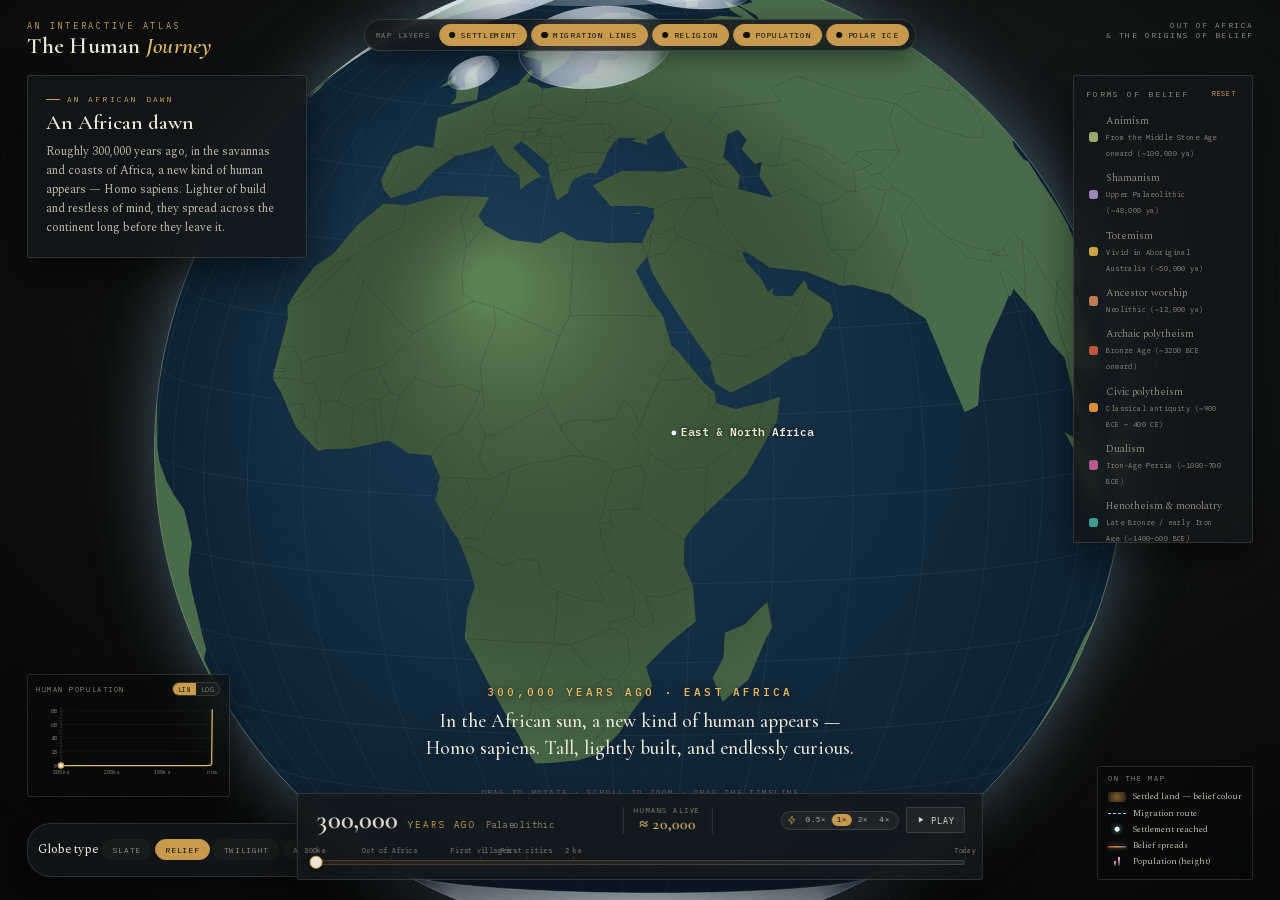
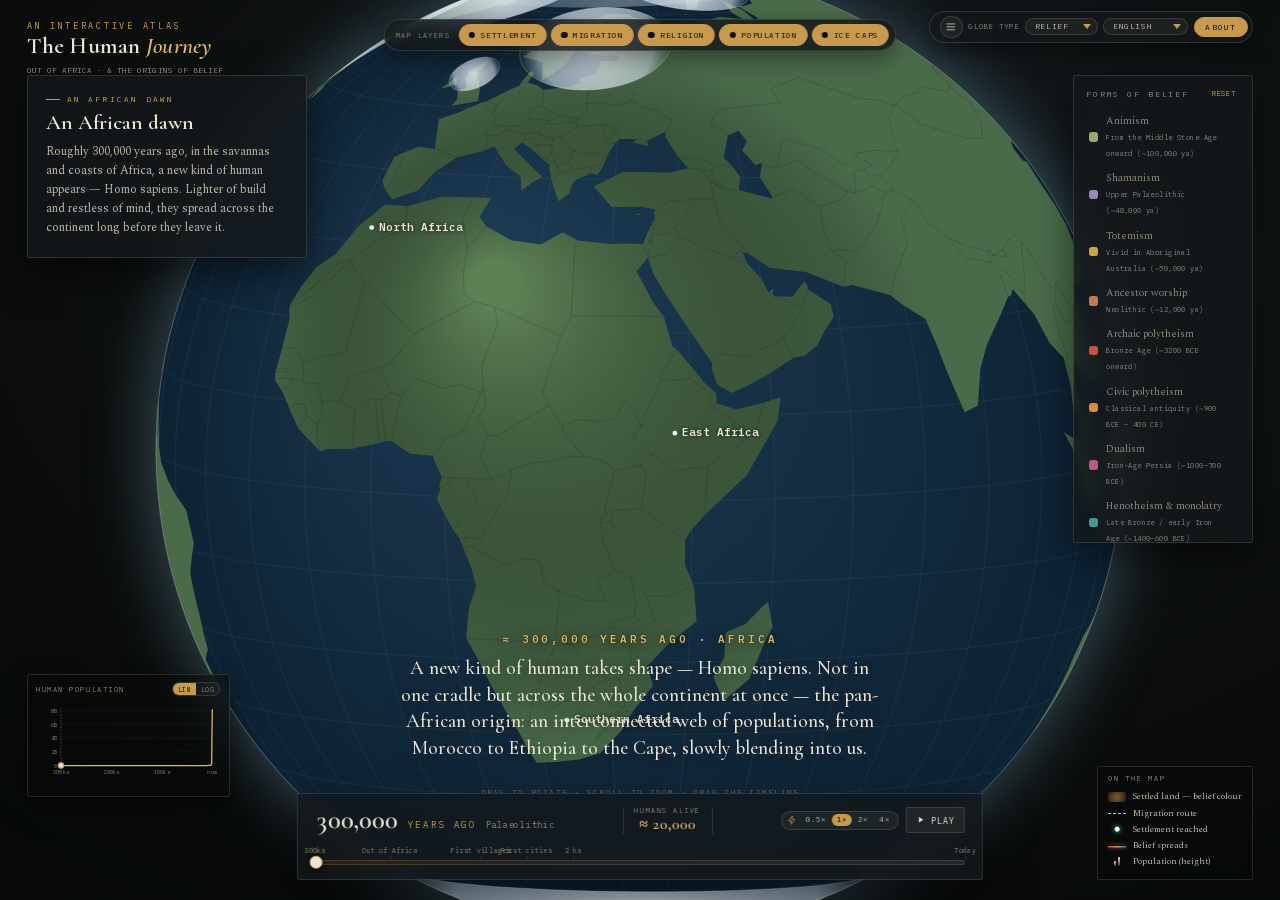
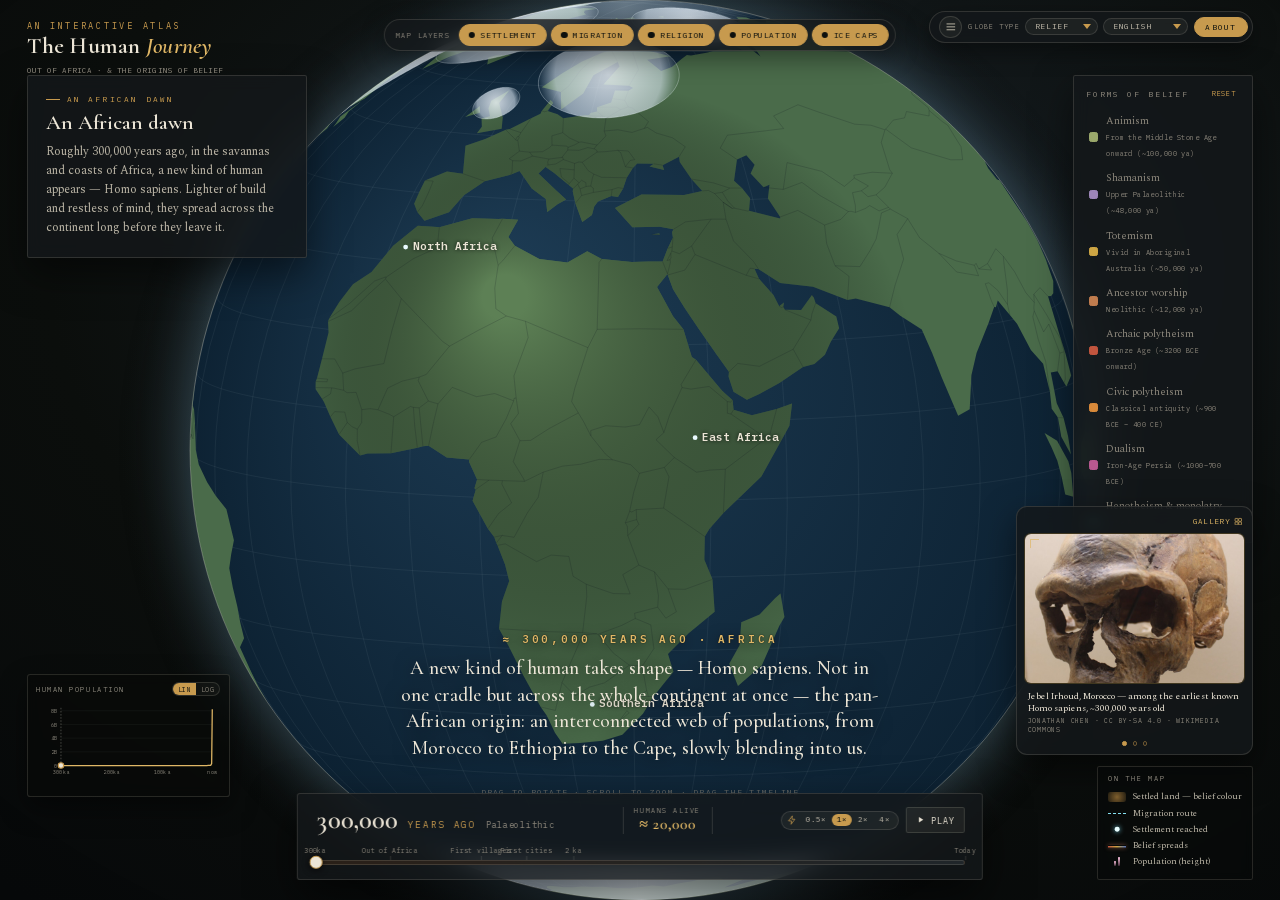
